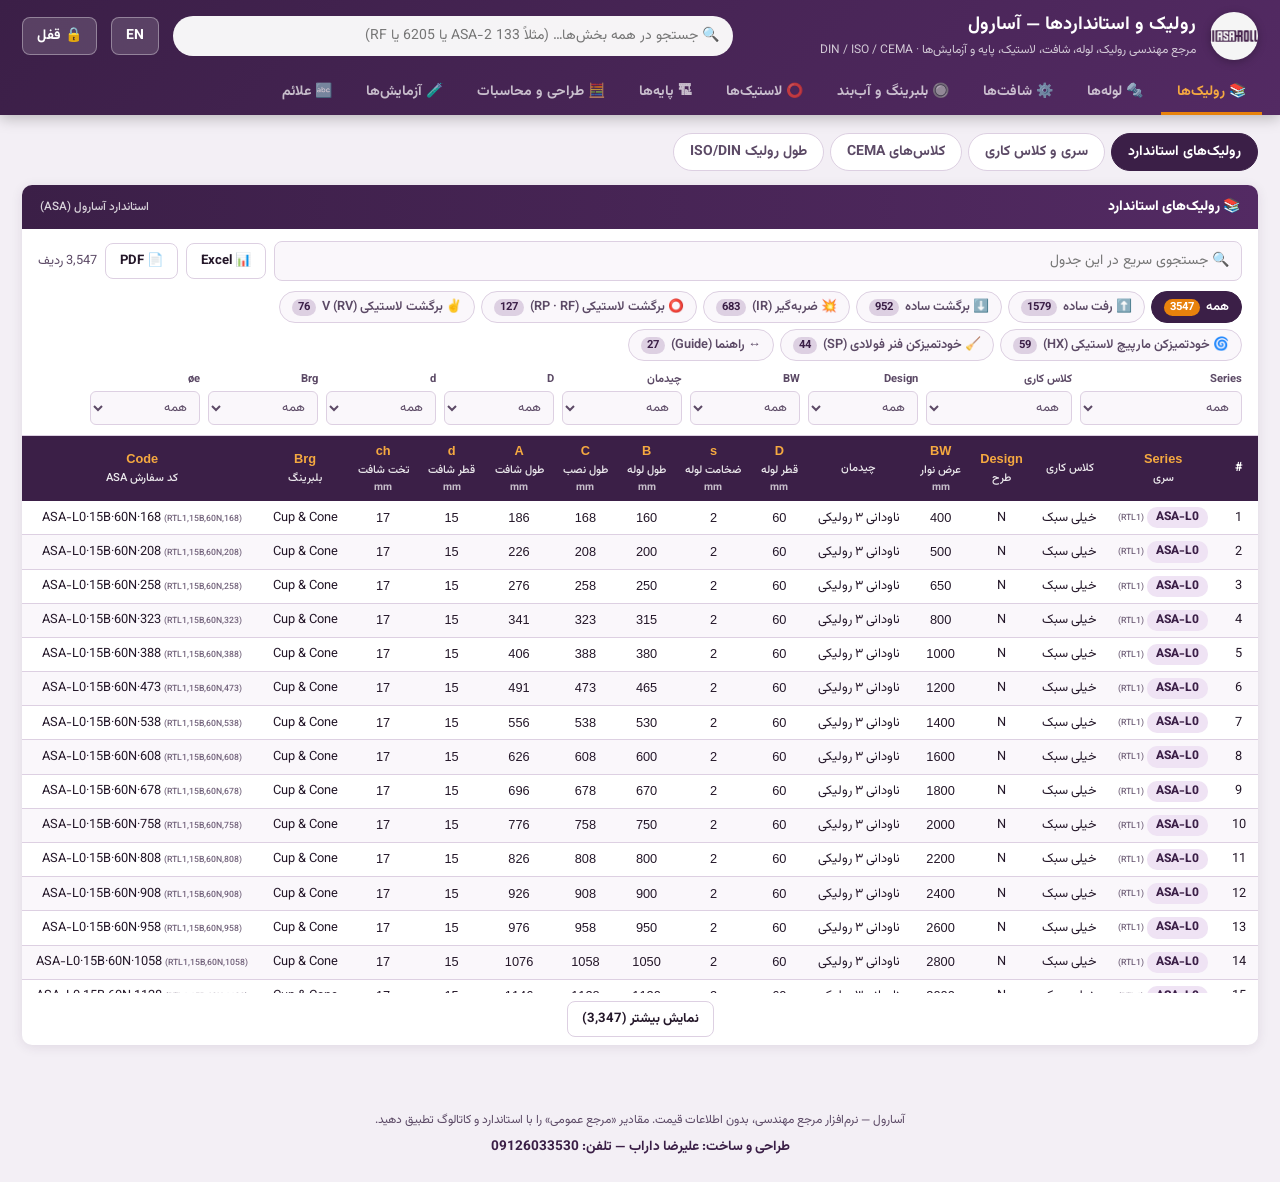
==== roller-standards/app/index.html @ a4f426e2 "Rollers & Standards v1.1: Asaroll ASA coding, realistic drawings, product photos, installable PWA - " ====
<!DOCTYPE html>
<html lang="fa" dir="rtl">
<head>
<meta charset="UTF-8">
<meta name="viewport" content="width=device-width, initial-scale=1.0">
<title>رولیک و استانداردها — آسارول</title>
<link rel="manifest" href="manifest.webmanifest">
<meta name="theme-color" content="#3b1f47">
<link rel="icon" href="icon-192.png">
<link rel="apple-touch-icon" href="apple-touch-icon.png">
<meta name="apple-mobile-web-app-capable" content="yes">
<meta name="mobile-web-app-capable" content="yes">
<meta name="apple-mobile-web-app-status-bar-style" content="black-translucent">
<meta name="apple-mobile-web-app-title" content="Asaroll">
<meta name="application-name" content="Asaroll">
<style>@font-face{font-family:Vazirmatn;src:url([data-uri]) format('woff2');font-weight:100 900;font-display:swap}
:root{--p:#3b1f47;--p2:#532a63;--a:#e8820c;--a2:#f5a940;--bg:#f3eff5;--s:#fff;--s2:#faf7fb;--bd:#ddd0e2;--tx:#241729;--tx2:#5c4a66;--ok:#1a7a4a;--okb:#e6f7ee;--wr:#b45309;--wrb:#fef3e2;--dg:#c0392b;--r:10px;--sh:0 2px 12px rgba(59,31,71,.10)}
*{box-sizing:border-box;margin:0;padding:0}
body{font-family:Vazirmatn,Tahoma,sans-serif;background:var(--bg);color:var(--tx);font-size:14px;line-height:1.6;min-height:100vh}
button,input,select{font-family:inherit;font-size:inherit;color:inherit}
.hidden{display:none!important}
header{background:linear-gradient(135deg,var(--p),var(--p2));color:#fff;position:sticky;top:0;z-index:50;box-shadow:0 3px 14px rgba(0,0,0,.25)}
.hi{display:flex;align-items:center;gap:14px;padding:10px 22px;max-width:1500px;margin:0 auto;flex-wrap:wrap}
.logo{width:48px;height:48px;border-radius:50%;background:#fff;object-fit:cover;box-shadow:0 2px 8px rgba(0,0,0,.25)}
.brand b{display:block;font-size:1.15rem}.brand small{opacity:.75;font-size:.75rem}
.gs{position:relative;flex:1;min-width:240px;max-width:560px;margin-inline-start:auto}
.gs input{width:100%;padding:9px 14px;border-radius:20px;border:none;background:rgba(255,255,255,.95);color:var(--tx)}
#gres{position:absolute;top:44px;inset-inline:0;background:#fff;border-radius:10px;box-shadow:0 8px 30px rgba(0,0,0,.25);max-height:60vh;overflow:auto;color:var(--tx);z-index:60}
#gres button{display:block;width:100%;text-align:start;padding:8px 14px;border:none;border-bottom:1px solid var(--bd);background:none;cursor:pointer}
#gres button:hover{background:var(--wrb)}#gres small{color:var(--tx2);margin-inline-end:6px}
.hb{background:rgba(255,255,255,.15);border:1px solid rgba(255,255,255,.35);color:#fff;padding:7px 14px;border-radius:8px;cursor:pointer;font-weight:700;white-space:nowrap}
.hb:hover{background:rgba(255,255,255,.28)}
nav{display:flex;gap:2px;overflow-x:auto;max-width:1500px;margin:0 auto;padding:0 18px}
.tab{padding:9px 16px;background:none;border:none;color:rgba(255,255,255,.7);cursor:pointer;font-weight:700;border-bottom:3px solid transparent;white-space:nowrap}
.tab:hover{color:#fff}.tab.on{color:var(--a2);border-bottom-color:var(--a)}
main{max-width:1500px;margin:0 auto;padding:18px 22px 40px}
.seg{display:flex;flex-wrap:wrap;gap:6px;margin-bottom:14px}
.seg button{padding:7px 16px;border-radius:20px;border:1.5px solid var(--bd);background:var(--s);cursor:pointer;font-weight:700;color:var(--tx2)}
.seg button.on{background:var(--p);border-color:var(--p);color:#fff}
.seg.sm button{padding:4px 12px;font-size:.8rem}.seg.inl{margin:0}
.card{background:var(--s);border-radius:var(--r);box-shadow:var(--sh);overflow:hidden;margin-bottom:16px}
.ch{display:flex;align-items:center;justify-content:space-between;gap:10px;flex-wrap:wrap;padding:11px 18px;background:linear-gradient(90deg,var(--p),var(--p2));color:#fff;font-weight:800}
.ch small{font-weight:500;opacity:.8}
.bar{display:flex;flex-wrap:wrap;gap:8px;align-items:center;padding:12px 16px 6px}
.q{flex:1;min-width:220px;padding:8px 12px;border:1.5px solid var(--bd);border-radius:8px;background:var(--s2)}
.btn{display:inline-flex;align-items:center;gap:5px;padding:7px 14px;border-radius:8px;border:1.5px solid var(--bd);background:var(--s);cursor:pointer;font-weight:700;font-size:.82rem;white-space:nowrap}
.btn:hover{border-color:var(--a)}.btn.pri{background:var(--a);border-color:var(--a);color:#fff}.btn.danger{color:var(--dg);border-color:var(--dg)}.btn.sm{padding:3px 9px;font-size:.75rem}
.lk{display:none!important}body.unlocked .lk{display:inline-flex!important}
.cnt{color:var(--tx2);font-size:.8rem;margin-inline-start:auto}
.chips{display:flex;flex-wrap:wrap;gap:6px;padding:4px 16px}
.chip{padding:5px 12px;border-radius:18px;border:1.5px solid var(--bd);background:var(--s2);cursor:pointer;font-weight:600;font-size:.8rem;color:var(--tx2)}
.chip b{display:inline-block;margin-inline-start:6px;padding:0 6px;border-radius:9px;background:var(--bd);color:var(--p);font-size:.7rem}
.chip.on{background:var(--p);border-color:var(--p);color:#fff}.chip.on b{background:var(--a);color:#fff}
.filters{display:flex;flex-wrap:wrap;gap:8px;padding:6px 16px 10px;align-items:flex-end}
.filters label{display:flex;flex-direction:column;font-size:.7rem;font-weight:700;color:var(--tx2);gap:2px}
.filters select{padding:5px 8px;border:1.5px solid var(--bd);border-radius:6px;background:var(--s2);min-width:110px;font-size:.8rem}
.tw{max-height:62vh;overflow:auto;border-top:1px solid var(--bd)}
.tb{width:100%;border-collapse:collapse;font-size:.8rem}
.tb th{position:sticky;top:0;z-index:2;background:var(--p);color:#fff;padding:5px 8px;font-weight:700;white-space:nowrap;text-align:center}
.tb th b{display:block;color:var(--a2);font-family:Tahoma,Arial,sans-serif;direction:ltr}.tb th span{display:block;font-size:.7rem;font-weight:500;opacity:.9}.tb th small{display:block;font-size:.65rem;opacity:.7;direction:ltr}
.tb td{padding:6px 8px;border-bottom:1px solid var(--bd);text-align:center}
.tb td.num{direction:ltr;font-family:Tahoma,Arial,sans-serif}
.tb tbody tr{cursor:pointer}.tb tbody tr:nth-child(even) td{background:var(--s2)}.tb tbody tr:hover td{background:var(--wrb)}
.tb .empty,.empty{padding:24px;color:var(--tx2);text-align:center}
.mk{color:var(--a);font-style:normal;font-size:.7rem}
.more{text-align:center;padding:8px}
.badge{display:inline-block;padding:1px 9px;border-radius:10px;background:#efe3f4;color:var(--p);font-weight:800;font-size:.75rem;direction:ltr}
.lv{color:var(--a);letter-spacing:-2px;font-size:.8rem}.lv i{color:var(--bd);font-style:normal}
.cards{display:grid;grid-template-columns:repeat(auto-fill,minmax(230px,1fr));gap:12px}
.kc{display:flex;flex-direction:column;gap:4px;text-align:start;padding:16px;border-radius:var(--r);border:1.5px solid var(--bd);background:var(--s);box-shadow:var(--sh);cursor:pointer}
.kc:hover{border-color:var(--a);transform:translateY(-1px)}.kc .ki{font-size:1.5rem}.kc b{color:var(--p)}.kc small{color:var(--tx2);font-size:.78rem}
.calc{display:grid;grid-template-columns:minmax(260px,380px) 1fr;gap:18px;padding:16px}
@media(max-width:860px){.calc{grid-template-columns:1fr}}
.form{display:grid;grid-template-columns:repeat(auto-fill,minmax(170px,1fr));gap:10px}
.form.one{grid-template-columns:1fr}
.calc .form{grid-template-columns:1fr 1fr;align-content:start}
.form label{display:flex;flex-direction:column;gap:3px;font-size:.78rem;font-weight:700;color:var(--tx2)}
.form label small{font-weight:500}
.form input,.form select{padding:7px 9px;border:1.5px solid var(--bd);border-radius:7px;background:var(--s2);font-size:.85rem;color:var(--tx)}
.form input:focus,.form select:focus{outline:none;border-color:var(--a)}
.form .btn.sm{margin-top:3px;align-self:flex-start}
.out h4,.pad h4,#modal_b h4{color:var(--p);margin:12px 0 6px;font-size:.88rem}
.kpi{display:grid;grid-template-columns:repeat(3,1fr);gap:10px;margin-bottom:10px}
.kpi div{background:var(--s2);border:1.5px solid var(--bd);border-radius:10px;padding:10px;text-align:center}
.kpi small{display:block;color:var(--tx2);font-size:.72rem}.kpi b{display:block;font-size:1.35rem;color:var(--p);direction:ltr}.kpi i{font-style:normal;color:var(--tx2);font-size:.75rem}
.mini{border-collapse:collapse;font-size:.8rem;margin:4px 0;min-width:260px}
.mini.wide{width:100%}
.mini th{background:var(--p);color:#fff;padding:4px 8px}.mini td{border:1px solid var(--bd);padding:3px 8px;text-align:center;direction:ltr}
.mini tr.ok td{background:var(--okb)}.mini tr.bad td{color:#999}.mini tr.cur td{font-weight:800;outline:2px solid var(--a)}
.res{margin:10px 0;padding:8px 12px;border-radius:8px;background:var(--okb);border:1px solid var(--ok)}
.warn{margin:6px 0;padding:8px 12px;border-radius:8px;background:var(--wrb);border:1px solid var(--wr);color:var(--wr)}
.note{font-size:.8rem;color:var(--tx2);line-height:1.9;padding:4px 16px 12px}
.pad{padding:12px 18px}
#modal{position:fixed;inset:0;background:rgba(36,23,41,.55);z-index:100;display:flex;align-items:center;justify-content:center;padding:18px}
.mb{background:#fff;border-radius:14px;width:min(920px,100%);max-height:92vh;display:flex;flex-direction:column;box-shadow:0 8px 40px rgba(0,0,0,.3)}
.mh{display:flex;justify-content:space-between;align-items:center;padding:14px 20px;border-bottom:1px solid var(--bd);font-weight:800;color:var(--p)}
.mh button{border:none;background:none;font-size:1.3rem;cursor:pointer;color:var(--tx2)}
#modal_b{padding:14px 20px;overflow:auto}#modal_b .note{padding:6px 0}
.mf{display:flex;flex-wrap:wrap;gap:8px;padding:12px 20px;border-top:1px solid var(--bd);justify-content:flex-end}
.sv{width:100%;height:auto;border:1px solid var(--bd);border-radius:8px;margin-bottom:10px}
.spec{display:grid;grid-template-columns:repeat(auto-fill,minmax(250px,1fr));gap:4px;margin-top:8px}
.spec div{display:flex;justify-content:space-between;gap:10px;border:1px solid var(--bd);border-radius:6px;padding:5px 10px;font-size:.8rem}
.spec span{color:var(--tx2)}.spec span b{color:var(--a);font-family:Tahoma,Arial,sans-serif}.spec em{font-style:normal;font-weight:800;color:var(--p);direction:ltr;text-align:end}
.src{font-size:.72rem;color:var(--tx2);margin-top:8px}
.steps{padding-inline-start:22px;line-height:2}
.body{line-height:2;font-size:.9rem}
.row{display:flex;flex-wrap:wrap;gap:8px}
hr{border:none;border-top:1px solid var(--bd);margin:12px 0}
#toast{position:fixed;bottom:22px;left:50%;transform:translateX(-50%);background:var(--p);color:#fff;padding:10px 22px;border-radius:10px;z-index:200;box-shadow:0 6px 24px rgba(0,0,0,.3)}
footer{text-align:center;color:var(--tx2);font-size:.75rem;padding:10px 20px 24px}
@media print{header,nav,.bar,.chips,.filters,footer{display:none}}
.eq{font-size:.68em;color:var(--tx2);font-weight:500;opacity:.85;white-space:nowrap}
.phs{display:flex;gap:8px;overflow-x:auto;margin-bottom:10px}.phs img{height:170px;border-radius:8px;border:1px solid var(--bd);cursor:zoom-in;object-fit:cover}.phs img.big{height:auto;max-width:100%;cursor:zoom-out}
.badge{white-space:nowrap}
@media(max-width:760px){
  .hi{padding:8px 12px;gap:8px}.logo{width:36px;height:36px}.brand b{font-size:.95rem}.brand small{display:none}
  .gs{order:9;flex-basis:100%;max-width:none;margin:0}.gs input{padding:7px 12px}.hb{padding:5px 10px;font-size:.8rem}
  .brand{flex:1}nav{padding:0 8px}.tab{padding:7px 10px;font-size:.82rem}
  main{padding:10px 8px 30px}.seg{flex-wrap:nowrap;overflow-x:auto}.seg button{white-space:nowrap;padding:5px 12px}
  .chips{flex-wrap:nowrap;overflow-x:auto;padding-bottom:6px}.chip{white-space:nowrap}
  .bar{padding:8px 10px 4px}.q{min-width:100%}.filters{flex-wrap:nowrap;overflow-x:auto}
  .calc{padding:10px}.calc .form{grid-template-columns:1fr 1fr}.kpi b{font-size:1.1rem}
  .mb{max-height:96vh}#modal{padding:6px}#modal_b,.mh,.mf{padding-left:12px;padding-right:12px}
}
.calc>*{min-width:0}.form label{min-width:0}.form input,.form select{width:100%;min-width:0}.kpi{grid-template-columns:repeat(3,minmax(0,1fr))}.kpi b{overflow:hidden;text-overflow:ellipsis}
.out{overflow-x:auto}
</style>
</head>
<body>
<header>
  <div class="hi">
    <img id="logo" class="logo" alt="Asaroll">
    <div class="brand"><b data-i="app"></b><small data-i="subtitle"></small></div>
    <div class="gs"><input id="gq" type="search" data-ph="gsearch_ph" oninput="gSearch(this.value)" onfocus="gSearch(this.value)"><div id="gres" class="hidden"></div></div>
    <button class="hb hidden" id="install_btn" onclick="installApp()">📲</button>
    <button class="hb" id="lang_btn" onclick="toggleLang()" title="فارسی / English">EN</button>
    <button class="hb" id="lock_btn" onclick="lockClick()"></button>
  </div>
  <nav id="tabs"></nav>
</header>
<main id="main"></main>
<footer data-i="footer"></footer>
<div id="modal" class="hidden" onclick="if(event.target===this)closeModal()">
  <div class="mb"><div class="mh"><span id="modal_t"></span><button onclick="closeModal()">✕</button></div><div id="modal_b"></div><div class="mf" id="modal_f"></div></div>
</div>
<div id="toast" class="hidden"></div>
<script>/*! xlsx.js (C) 2013-present SheetJS -- http://sheetjs.com */
var DO_NOT_EXPORT_CODEPAGE=true;var cptable={version:"1.15.0"};cptable[437]=function(){var e="\0\b\t\n\x0B\f\r !\"#$%&'()*+,-./0123456789:;<=>?@ABCDEFGHIJKLMNOPQRSTUVWXYZ[\\]^_`abcdefghijklmnopqrstuvwxyz{|}~ÇüéâäàåçêëèïîìÄÅÉæÆôöòûùÿÖÜ¢£¥₧ƒáíóúñÑªº¿⌐¬½¼¡«»░▒▓│┤╡╢╖╕╣║╗╝╜╛┐└┴┬├─┼╞╟╚╔╩╦╠═╬╧╨╤╥╙╘╒╓╫╪┘┌█▄▌▐▀αßΓπΣσµτΦΘΩδ∞φε∩≡±≥≤⌠⌡÷≈°∙·√ⁿ²■ ",r=[],t={};for(var a=0;a!=e.length;++a){if(e.charCodeAt(a)!==65533)t[e.charAt(a)]=a;r[a]=e.charAt(a)}return{enc:t,dec:r}}();cptable[620]=function(){var e="\0\b\t\n\x0B\f\r !\"#$%&'()*+,-./0123456789:;<=>?@ABCDEFGHIJKLMNOPQRSTUVWXYZ[\\]^_`abcdefghijklmnopqrstuvwxyz{|}~ÇüéâäàąçêëèïîćÄĄĘęłôöĆûùŚÖÜ¢Ł¥śƒŹŻóÓńŃźż¿⌐¬½¼¡«»░▒▓│┤╡╢╖╕╣║╗╝╜╛┐└┴┬├─┼╞╟╚╔╩╦╠═╬╧╨╤╥╙╘╒╓╫╪┘┌█▄▌▐▀αßΓπΣσµτΦΘΩδ∞φε∩≡±≥≤⌠⌡÷≈°∙·√ⁿ²■ ",r=[],t={};for(var a=0;a!=e.length;++a){if(e.charCodeAt(a)!==65533)t[e.charAt(a)]=a;r[a]=e.charAt(a)}return{enc:t,dec:r}}();cptable[737]=function(){var e="\0\b\t\n\x0B\f\r !\"#$%&'()*+,-./0123456789:;<=>?@ABCDEFGHIJKLMNOPQRSTUVWXYZ[\\]^_`abcdefghijklmnopqrstuvwxyz{|}~ΑΒΓΔΕΖΗΘΙΚΛΜΝΞΟΠΡΣΤΥΦΧΨΩαβγδεζηθικλμνξοπρσςτυφχψ░▒▓│┤╡╢╖╕╣║╗╝╜╛┐└┴┬├─┼╞╟╚╔╩╦╠═╬╧╨╤╥╙╘╒╓╫╪┘┌█▄▌▐▀ωάέήϊίόύϋώΆΈΉΊΌΎΏ±≥≤ΪΫ÷≈°∙·√ⁿ²■ ",r=[],t={};for(var a=0;a!=e.length;++a){if(e.charCodeAt(a)!==65533)t[e.charAt(a)]=a;r[a]=e.charAt(a)}return{enc:t,dec:r}}();cptable[850]=function(){var e="\0\b\t\n\x0B\f\r !\"#$%&'()*+,-./0123456789:;<=>?@ABCDEFGHIJKLMNOPQRSTUVWXYZ[\\]^_`abcdefghijklmnopqrstuvwxyz{|}~ÇüéâäàåçêëèïîìÄÅÉæÆôöòûùÿÖÜø£Ø×ƒáíóúñÑªº¿®¬½¼¡«»░▒▓│┤ÁÂÀ©╣║╗╝¢¥┐└┴┬├─┼ãÃ╚╔╩╦╠═╬¤ðÐÊËÈıÍÎÏ┘┌█▄¦Ì▀ÓßÔÒõÕµþÞÚÛÙýÝ¯´­±‗¾¶§÷¸°¨·¹³²■ ",r=[],t={};for(var a=0;a!=e.length;++a){if(e.charCodeAt(a)!==65533)t[e.charAt(a)]=a;r[a]=e.charAt(a)}return{enc:t,dec:r}}();cptable[852]=function(){var e="\0\b\t\n\x0B\f\r !\"#$%&'()*+,-./0123456789:;<=>?@ABCDEFGHIJKLMNOPQRSTUVWXYZ[\\]^_`abcdefghijklmnopqrstuvwxyz{|}~ÇüéâäůćçłëŐőîŹÄĆÉĹĺôöĽľŚśÖÜŤťŁ×čáíóúĄąŽžĘę¬źČş«»░▒▓│┤ÁÂĚŞ╣║╗╝Żż┐└┴┬├─┼Ăă╚╔╩╦╠═╬¤đĐĎËďŇÍÎě┘┌█▄ŢŮ▀ÓßÔŃńňŠšŔÚŕŰýÝţ´­˝˛ˇ˘§÷¸°¨˙űŘř■ ",r=[],t={};for(var a=0;a!=e.length;++a){if(e.charCodeAt(a)!==65533)t[e.charAt(a)]=a;r[a]=e.charAt(a)}return{enc:t,dec:r}}();cptable[857]=function(){var e="\0\b\t\n\x0B\f\r !\"#$%&'()*+,-./0123456789:;<=>?@ABCDEFGHIJKLMNOPQRSTUVWXYZ[\\]^_`abcdefghijklmnopqrstuvwxyz{|}~ÇüéâäàåçêëèïîıÄÅÉæÆôöòûùİÖÜø£ØŞşáíóúñÑĞğ¿®¬½¼¡«»░▒▓│┤ÁÂÀ©╣║╗╝¢¥┐└┴┬├─┼ãÃ╚╔╩╦╠═╬¤ºªÊËÈ�ÍÎÏ┘┌█▄¦Ì▀ÓßÔÒõÕµ�×ÚÛÙìÿ¯´­±�¾¶§÷¸°¨·¹³²■ ",r=[],t={};for(var a=0;a!=e.length;++a){if(e.charCodeAt(a)!==65533)t[e.charAt(a)]=a;r[a]=e.charAt(a)}return{enc:t,dec:r}}();cptable[861]=function(){var e="\0\b\t\n\x0B\f\r !\"#$%&'()*+,-./0123456789:;<=>?@ABCDEFGHIJKLMNOPQRSTUVWXYZ[\\]^_`abcdefghijklmnopqrstuvwxyz{|}~ÇüéâäàåçêëèÐðÞÄÅÉæÆôöþûÝýÖÜø£Ø₧ƒáíóúÁÍÓÚ¿⌐¬½¼¡«»░▒▓│┤╡╢╖╕╣║╗╝╜╛┐└┴┬├─┼╞╟╚╔╩╦╠═╬╧╨╤╥╙╘╒╓╫╪┘┌█▄▌▐▀αßΓπΣσµτΦΘΩδ∞φε∩≡±≥≤⌠⌡÷≈°∙·√ⁿ²■ ",r=[],t={};for(var a=0;a!=e.length;++a){if(e.charCodeAt(a)!==65533)t[e.charAt(a)]=a;r[a]=e.charAt(a)}return{enc:t,dec:r}}();cptable[865]=function(){var e="\0\b\t\n\x0B\f\r !\"#$%&'()*+,-./0123456789:;<=>?@ABCDEFGHIJKLMNOPQRSTUVWXYZ[\\]^_`abcdefghijklmnopqrstuvwxyz{|}~ÇüéâäàåçêëèïîìÄÅÉæÆôöòûùÿÖÜø£Ø₧ƒáíóúñÑªº¿⌐¬½¼¡«¤░▒▓│┤╡╢╖╕╣║╗╝╜╛┐└┴┬├─┼╞╟╚╔╩╦╠═╬╧╨╤╥╙╘╒╓╫╪┘┌█▄▌▐▀αßΓπΣσµτΦΘΩδ∞φε∩≡±≥≤⌠⌡÷≈°∙·√ⁿ²■ ",r=[],t={};for(var a=0;a!=e.length;++a){if(e.charCodeAt(a)!==65533)t[e.charAt(a)]=a;r[a]=e.charAt(a)}return{enc:t,dec:r}}();cptable[866]=function(){var e="\0\b\t\n\x0B\f\r !\"#$%&'()*+,-./0123456789:;<=>?@ABCDEFGHIJKLMNOPQRSTUVWXYZ[\\]^_`abcdefghijklmnopqrstuvwxyz{|}~АБВГДЕЖЗИЙКЛМНОПРСТУФХЦЧШЩЪЫЬЭЮЯабвгдежзийклмноп░▒▓│┤╡╢╖╕╣║╗╝╜╛┐└┴┬├─┼╞╟╚╔╩╦╠═╬╧╨╤╥╙╘╒╓╫╪┘┌█▄▌▐▀рстуфхцчшщъыьэюяЁёЄєЇїЎў°∙·√№¤■ ",r=[],t={};for(var a=0;a!=e.length;++a){if(e.charCodeAt(a)!==65533)t[e.charAt(a)]=a;r[a]=e.charAt(a)}return{enc:t,dec:r}}();cptable[874]=function(){var e="\0\b\t\n\x0B\f\r !\"#$%&'()*+,-./0123456789:;<=>?@ABCDEFGHIJKLMNOPQRSTUVWXYZ[\\]^_`abcdefghijklmnopqrstuvwxyz{|}~€����…�����������‘’“”•–—�������� กขฃคฅฆงจฉชซฌญฎฏฐฑฒณดตถทธนบปผฝพฟภมยรฤลฦวศษสหฬอฮฯะัาำิีึืฺุู����฿เแโใไๅๆ็่้๊๋์ํ๎๏๐๑๒๓๔๕๖๗๘๙๚๛����",r=[],t={};for(var a=0;a!=e.length;++a){if(e.charCodeAt(a)!==65533)t[e.charAt(a)]=a;r[a]=e.charAt(a)}return{enc:t,dec:r}}();cptable[895]=function(){var e="\0\b\t\n\x0B\f\r !\"#$%&'()*+,-./0123456789:;<=>?@ABCDEFGHIJKLMNOPQRSTUVWXYZ[\\]^_`abcdefghijklmnopqrstuvwxyz{|}~ČüéďäĎŤčěĚĹÍľǪÄÁÉžŽôöÓůÚýÖÜŠĽÝŘťáíóúňŇŮÔšřŕŔ¼§«»░▒▓│┤╡╢╖╕╣║╗╝╜╛┐└┴┬├─┼╞╟╚╔╩╦╠═╬╧╨╤╥╙╘╒╓╫╪┘┌█▄▌▐▀αßΓπΣσµτΦΘΩδ∞φε∩≡±≥≤⌠⌡÷≈°∙·√ⁿ²■ ",r=[],t={};for(var a=0;a!=e.length;++a){if(e.charCodeAt(a)!==65533)t[e.charAt(a)]=a;r[a]=e.charAt(a)}return{enc:t,dec:r}}();cptable[932]=function(){var e=[],r={},t=[],a;t[0]="\0\b\t\n\x0B\f\r !\"#$%&'()*+,-./0123456789:;<=>?@ABCDEFGHIJKLMNOPQRSTUVWXYZ[\\]^_`abcdefghijklmnopqrstuvwxyz{|}~���������������������������������｡｢｣､･ｦｧｨｩｪｫｬｭｮｯｰｱｲｳｴｵｶｷｸｹｺｻｼｽｾｿﾀﾁﾂﾃﾄﾅﾆﾇﾈﾉﾊﾋﾌﾍﾎﾏﾐﾑﾒﾓﾔﾕﾖﾗﾘﾙﾚﾛﾜﾝﾞﾟ��������������������������������".split("");for(a=0;a!=t[0].length;++a)if(t[0][a].charCodeAt(0)!==65533){r[t[0][a]]=0+a;e[0+a]=t[0][a]}t[129]="����������������������������������������������������������������　、。，．・：；？！゛゜´｀¨＾￣＿ヽヾゝゞ〃仝々〆〇ー―‐／＼～∥｜…‥‘’“”（）〔〕［］｛｝〈〉《》「」『』【】＋－±×�÷＝≠＜＞≦≧∞∴♂♀°′″℃￥＄￠￡％＃＆＊＠§☆★○●◎◇◆□■△▲▽▼※〒→←↑↓〓�����������∈∋⊆⊇⊂⊃∪∩��������∧∨￢⇒⇔∀∃�����������∠⊥⌒∂∇≡≒≪≫√∽∝∵∫∬�������Å‰♯♭♪†‡¶����◯���".split("");for(a=0;a!=t[129].length;++a)if(t[129][a].charCodeAt(0)!==65533){r[t[129][a]]=33024+a;e[33024+a]=t[129][a]}t[130]="�������������������������������������������������������������������������������０１２３４５６７８９�������ＡＢＣＤＥＦＧＨＩＪＫＬＭＮＯＰＱＲＳＴＵＶＷＸＹＺ�������ａｂｃｄｅｆｇｈｉｊｋｌｍｎｏｐｑｒｓｔｕｖｗｘｙｚ����ぁあぃいぅうぇえぉおかがきぎくぐけげこごさざしじすずせぜそぞただちぢっつづてでとどなにぬねのはばぱひびぴふぶぷへべぺほぼぽまみむめもゃやゅゆょよらりるれろゎわゐゑをん��������������".split("");for(a=0;a!=t[130].length;++a)if(t[130][a].charCodeAt(0)!==65533){r[t[130][a]]=33280+a;e[33280+a]=t[130][a]}t[131]="����������������������������������������������������������������ァアィイゥウェエォオカガキギクグケゲコゴサザシジスズセゼソゾタダチヂッツヅテデトドナニヌネノハバパヒビピフブプヘベペホボポマミ�ムメモャヤュユョヨラリルレロヮワヰヱヲンヴヵヶ��������ΑΒΓΔΕΖΗΘΙΚΛΜΝΞΟΠΡΣΤΥΦΧΨΩ��������αβγδεζηθικλμνξοπρστυφχψω�����������������������������������������".split("");for(a=0;a!=t[131].length;++a)if(t[131][a].charCodeAt(0)!==65533){r[t[131][a]]=33536+a;e[33536+a]=t[131][a]}t[132]="����������������������������������������������������������������АБВГДЕЁЖЗИЙКЛМНОПРСТУФХЦЧШЩЪЫЬЭЮЯ���������������абвгдеёжзийклмн�опрстуфхцчшщъыьэюя�������������─│┌┐┘└├┬┤┴┼━┃┏┓┛┗┣┳┫┻╋┠┯┨┷┿┝┰┥┸╂�����������������������������������������������������������������".split("");for(a=0;a!=t[132].length;++a)if(t[132][a].charCodeAt(0)!==65533){r[t[132][a]]=33792+a;e[33792+a]=t[132][a]}t[135]="����������������������������������������������������������������①②③④⑤⑥⑦⑧⑨⑩⑪⑫⑬⑭⑮⑯⑰⑱⑲⑳ⅠⅡⅢⅣⅤⅥⅦⅧⅨⅩ�㍉㌔㌢㍍㌘㌧㌃㌶㍑㍗㌍㌦㌣㌫㍊㌻㎜㎝㎞㎎㎏㏄㎡��������㍻�〝〟№㏍℡㊤㊥㊦㊧㊨㈱㈲㈹㍾㍽㍼≒≡∫∮∑√⊥∠∟⊿∵∩∪���������������������������������������������������������������������������������������������������".split("");for(a=0;a!=t[135].length;++a)if(t[135][a].charCodeAt(0)!==65533){r[t[135][a]]=34560+a;e[34560+a]=t[135][a]}t[136]="���������������������������������������������������������������������������������������������������������������������������������������������������������������亜唖娃阿哀愛挨姶逢葵茜穐悪握渥旭葦芦鯵梓圧斡扱宛姐虻飴絢綾鮎或粟袷安庵按暗案闇鞍杏以伊位依偉囲夷委威尉惟意慰易椅為畏異移維緯胃萎衣謂違遺医井亥域育郁磯一壱溢逸稲茨芋鰯允印咽員因姻引飲淫胤蔭���".split("");for(a=0;a!=t[136].length;++a)if(t[136][a].charCodeAt(0)!==65533){r[t[136][a]]=34816+a;e[34816+a]=t[136][a]}t[137]="����������������������������������������������������������������院陰隠韻吋右宇烏羽迂雨卯鵜窺丑碓臼渦嘘唄欝蔚鰻姥厩浦瓜閏噂云運雲荏餌叡営嬰影映曳栄永泳洩瑛盈穎頴英衛詠鋭液疫益駅悦謁越閲榎厭円�園堰奄宴延怨掩援沿演炎焔煙燕猿縁艶苑薗遠鉛鴛塩於汚甥凹央奥往応押旺横欧殴王翁襖鴬鴎黄岡沖荻億屋憶臆桶牡乙俺卸恩温穏音下化仮何伽価佳加可嘉夏嫁家寡科暇果架歌河火珂禍禾稼箇花苛茄荷華菓蝦課嘩貨迦過霞蚊俄峨我牙画臥芽蛾賀雅餓駕介会解回塊壊廻快怪悔恢懐戒拐改���".split("");for(a=0;a!=t[137].length;++a)if(t[137][a].charCodeAt(0)!==65533){r[t[137][a]]=35072+a;e[35072+a]=t[137][a]}t[138]="����������������������������������������������������������������魁晦械海灰界皆絵芥蟹開階貝凱劾外咳害崖慨概涯碍蓋街該鎧骸浬馨蛙垣柿蛎鈎劃嚇各廓拡撹格核殻獲確穫覚角赫較郭閣隔革学岳楽額顎掛笠樫�橿梶鰍潟割喝恰括活渇滑葛褐轄且鰹叶椛樺鞄株兜竃蒲釜鎌噛鴨栢茅萱粥刈苅瓦乾侃冠寒刊勘勧巻喚堪姦完官寛干幹患感慣憾換敢柑桓棺款歓汗漢澗潅環甘監看竿管簡緩缶翰肝艦莞観諌貫還鑑間閑関陥韓館舘丸含岸巌玩癌眼岩翫贋雁頑顔願企伎危喜器基奇嬉寄岐希幾忌揮机旗既期棋棄���".split("");for(a=0;a!=t[138].length;++a)if(t[138][a].charCodeAt(0)!==65533){r[t[138][a]]=35328+a;e[35328+a]=t[138][a]}t[139]="����������������������������������������������������������������機帰毅気汽畿祈季稀紀徽規記貴起軌輝飢騎鬼亀偽儀妓宜戯技擬欺犠疑祇義蟻誼議掬菊鞠吉吃喫桔橘詰砧杵黍却客脚虐逆丘久仇休及吸宮弓急救�朽求汲泣灸球究窮笈級糾給旧牛去居巨拒拠挙渠虚許距鋸漁禦魚亨享京供侠僑兇競共凶協匡卿叫喬境峡強彊怯恐恭挟教橋況狂狭矯胸脅興蕎郷鏡響饗驚仰凝尭暁業局曲極玉桐粁僅勤均巾錦斤欣欽琴禁禽筋緊芹菌衿襟謹近金吟銀九倶句区狗玖矩苦躯駆駈駒具愚虞喰空偶寓遇隅串櫛釧屑屈���".split("");for(a=0;a!=t[139].length;++a)if(t[139][a].charCodeAt(0)!==65533){r[t[139][a]]=35584+a;e[35584+a]=t[139][a]}t[140]="����������������������������������������������������������������掘窟沓靴轡窪熊隈粂栗繰桑鍬勲君薫訓群軍郡卦袈祁係傾刑兄啓圭珪型契形径恵慶慧憩掲携敬景桂渓畦稽系経継繋罫茎荊蛍計詣警軽頚鶏芸迎鯨�劇戟撃激隙桁傑欠決潔穴結血訣月件倹倦健兼券剣喧圏堅嫌建憲懸拳捲検権牽犬献研硯絹県肩見謙賢軒遣鍵険顕験鹸元原厳幻弦減源玄現絃舷言諺限乎個古呼固姑孤己庫弧戸故枯湖狐糊袴股胡菰虎誇跨鈷雇顧鼓五互伍午呉吾娯後御悟梧檎瑚碁語誤護醐乞鯉交佼侯候倖光公功効勾厚口向���".split("");for(a=0;a!=t[140].length;++a)if(t[140][a].charCodeAt(0)!==65533){r[t[140][a]]=35840+a;e[35840+a]=t[140][a]}t[141]="����������������������������������������������������������������后喉坑垢好孔孝宏工巧巷幸広庚康弘恒慌抗拘控攻昂晃更杭校梗構江洪浩港溝甲皇硬稿糠紅紘絞綱耕考肯肱腔膏航荒行衡講貢購郊酵鉱砿鋼閤降�項香高鴻剛劫号合壕拷濠豪轟麹克刻告国穀酷鵠黒獄漉腰甑忽惚骨狛込此頃今困坤墾婚恨懇昏昆根梱混痕紺艮魂些佐叉唆嵯左差査沙瑳砂詐鎖裟坐座挫債催再最哉塞妻宰彩才採栽歳済災采犀砕砦祭斎細菜裁載際剤在材罪財冴坂阪堺榊肴咲崎埼碕鷺作削咋搾昨朔柵窄策索錯桜鮭笹匙冊刷���".split("");for(a=0;a!=t[141].length;++a)if(t[141][a].charCodeAt(0)!==65533){r[t[141][a]]=36096+a;e[36096+a]=t[141][a]}t[142]="����������������������������������������������������������������察拶撮擦札殺薩雑皐鯖捌錆鮫皿晒三傘参山惨撒散桟燦珊産算纂蚕讃賛酸餐斬暫残仕仔伺使刺司史嗣四士始姉姿子屍市師志思指支孜斯施旨枝止�死氏獅祉私糸紙紫肢脂至視詞詩試誌諮資賜雌飼歯事似侍児字寺慈持時次滋治爾璽痔磁示而耳自蒔辞汐鹿式識鴫竺軸宍雫七叱執失嫉室悉湿漆疾質実蔀篠偲柴芝屡蕊縞舎写射捨赦斜煮社紗者謝車遮蛇邪借勺尺杓灼爵酌釈錫若寂弱惹主取守手朱殊狩珠種腫趣酒首儒受呪寿授樹綬需囚収周���".split("");for(a=0;a!=t[142].length;++a)if(t[142][a].charCodeAt(0)!==65533){r[t[142][a]]=36352+a;e[36352+a]=t[142][a]}t[143]="����������������������������������������������������������������宗就州修愁拾洲秀秋終繍習臭舟蒐衆襲讐蹴輯週酋酬集醜什住充十従戎柔汁渋獣縦重銃叔夙宿淑祝縮粛塾熟出術述俊峻春瞬竣舜駿准循旬楯殉淳�準潤盾純巡遵醇順処初所暑曙渚庶緒署書薯藷諸助叙女序徐恕鋤除傷償勝匠升召哨商唱嘗奨妾娼宵将小少尚庄床廠彰承抄招掌捷昇昌昭晶松梢樟樵沼消渉湘焼焦照症省硝礁祥称章笑粧紹肖菖蒋蕉衝裳訟証詔詳象賞醤鉦鍾鐘障鞘上丈丞乗冗剰城場壌嬢常情擾条杖浄状畳穣蒸譲醸錠嘱埴飾���".split("");for(a=0;a!=t[143].length;++a)if(t[143][a].charCodeAt(0)!==65533){r[t[143][a]]=36608+a;e[36608+a]=t[143][a]}t[144]="����������������������������������������������������������������拭植殖燭織職色触食蝕辱尻伸信侵唇娠寝審心慎振新晋森榛浸深申疹真神秦紳臣芯薪親診身辛進針震人仁刃塵壬尋甚尽腎訊迅陣靭笥諏須酢図厨�逗吹垂帥推水炊睡粋翠衰遂酔錐錘随瑞髄崇嵩数枢趨雛据杉椙菅頗雀裾澄摺寸世瀬畝是凄制勢姓征性成政整星晴棲栖正清牲生盛精聖声製西誠誓請逝醒青静斉税脆隻席惜戚斥昔析石積籍績脊責赤跡蹟碩切拙接摂折設窃節説雪絶舌蝉仙先千占宣専尖川戦扇撰栓栴泉浅洗染潜煎煽旋穿箭線���".split("");for(a=0;a!=t[144].length;++a)if(t[144][a].charCodeAt(0)!==65533){r[t[144][a]]=36864+a;e[36864+a]=t[144][a]}t[145]="����������������������������������������������������������������繊羨腺舛船薦詮賎践選遷銭銑閃鮮前善漸然全禅繕膳糎噌塑岨措曾曽楚狙疏疎礎祖租粗素組蘇訴阻遡鼠僧創双叢倉喪壮奏爽宋層匝惣想捜掃挿掻�操早曹巣槍槽漕燥争痩相窓糟総綜聡草荘葬蒼藻装走送遭鎗霜騒像増憎臓蔵贈造促側則即息捉束測足速俗属賊族続卒袖其揃存孫尊損村遜他多太汰詑唾堕妥惰打柁舵楕陀駄騨体堆対耐岱帯待怠態戴替泰滞胎腿苔袋貸退逮隊黛鯛代台大第醍題鷹滝瀧卓啄宅托択拓沢濯琢託鐸濁諾茸凧蛸只���".split("");for(a=0;a!=t[145].length;++a)if(t[145][a].charCodeAt(0)!==65533){r[t[145][a]]=37120+a;e[37120+a]=t[145][a]}t[146]="����������������������������������������������������������������叩但達辰奪脱巽竪辿棚谷狸鱈樽誰丹単嘆坦担探旦歎淡湛炭短端箪綻耽胆蛋誕鍛団壇弾断暖檀段男談値知地弛恥智池痴稚置致蜘遅馳築畜竹筑蓄�逐秩窒茶嫡着中仲宙忠抽昼柱注虫衷註酎鋳駐樗瀦猪苧著貯丁兆凋喋寵帖帳庁弔張彫徴懲挑暢朝潮牒町眺聴脹腸蝶調諜超跳銚長頂鳥勅捗直朕沈珍賃鎮陳津墜椎槌追鎚痛通塚栂掴槻佃漬柘辻蔦綴鍔椿潰坪壷嬬紬爪吊釣鶴亭低停偵剃貞呈堤定帝底庭廷弟悌抵挺提梯汀碇禎程締艇訂諦蹄逓���".split("");for(a=0;a!=t[146].length;++a)if(t[146][a].charCodeAt(0)!==65533){r[t[146][a]]=37376+a;e[37376+a]=t[146][a]}t[147]="����������������������������������������������������������������邸鄭釘鼎泥摘擢敵滴的笛適鏑溺哲徹撤轍迭鉄典填天展店添纏甜貼転顛点伝殿澱田電兎吐堵塗妬屠徒斗杜渡登菟賭途都鍍砥砺努度土奴怒倒党冬�凍刀唐塔塘套宕島嶋悼投搭東桃梼棟盗淘湯涛灯燈当痘祷等答筒糖統到董蕩藤討謄豆踏逃透鐙陶頭騰闘働動同堂導憧撞洞瞳童胴萄道銅峠鴇匿得徳涜特督禿篤毒独読栃橡凸突椴届鳶苫寅酉瀞噸屯惇敦沌豚遁頓呑曇鈍奈那内乍凪薙謎灘捺鍋楢馴縄畷南楠軟難汝二尼弐迩匂賑肉虹廿日乳入���".split("");for(a=0;a!=t[147].length;++a)if(t[147][a].charCodeAt(0)!==65533){r[t[147][a]]=37632+a;e[37632+a]=t[147][a]}t[148]="����������������������������������������������������������������如尿韮任妊忍認濡禰祢寧葱猫熱年念捻撚燃粘乃廼之埜嚢悩濃納能脳膿農覗蚤巴把播覇杷波派琶破婆罵芭馬俳廃拝排敗杯盃牌背肺輩配倍培媒梅�楳煤狽買売賠陪這蝿秤矧萩伯剥博拍柏泊白箔粕舶薄迫曝漠爆縛莫駁麦函箱硲箸肇筈櫨幡肌畑畠八鉢溌発醗髪伐罰抜筏閥鳩噺塙蛤隼伴判半反叛帆搬斑板氾汎版犯班畔繁般藩販範釆煩頒飯挽晩番盤磐蕃蛮匪卑否妃庇彼悲扉批披斐比泌疲皮碑秘緋罷肥被誹費避非飛樋簸備尾微枇毘琵眉美���".split("");for(a=0;a!=t[148].length;++a)if(t[148][a].charCodeAt(0)!==65533){r[t[148][a]]=37888+a;e[37888+a]=t[148][a]}t[149]="����������������������������������������������������������������鼻柊稗匹疋髭彦膝菱肘弼必畢筆逼桧姫媛紐百謬俵彪標氷漂瓢票表評豹廟描病秒苗錨鋲蒜蛭鰭品彬斌浜瀕貧賓頻敏瓶不付埠夫婦富冨布府怖扶敷�斧普浮父符腐膚芙譜負賦赴阜附侮撫武舞葡蕪部封楓風葺蕗伏副復幅服福腹複覆淵弗払沸仏物鮒分吻噴墳憤扮焚奮粉糞紛雰文聞丙併兵塀幣平弊柄並蔽閉陛米頁僻壁癖碧別瞥蔑箆偏変片篇編辺返遍便勉娩弁鞭保舗鋪圃捕歩甫補輔穂募墓慕戊暮母簿菩倣俸包呆報奉宝峰峯崩庖抱捧放方朋���".split("");for(a=0;a!=t[149].length;++a)if(t[149][a].charCodeAt(0)!==65533){r[t[149][a]]=38144+a;e[38144+a]=t[149][a]}t[150]="����������������������������������������������������������������法泡烹砲縫胞芳萌蓬蜂褒訪豊邦鋒飽鳳鵬乏亡傍剖坊妨帽忘忙房暴望某棒冒紡肪膨謀貌貿鉾防吠頬北僕卜墨撲朴牧睦穆釦勃没殆堀幌奔本翻凡盆�摩磨魔麻埋妹昧枚毎哩槙幕膜枕鮪柾鱒桝亦俣又抹末沫迄侭繭麿万慢満漫蔓味未魅巳箕岬密蜜湊蓑稔脈妙粍民眠務夢無牟矛霧鵡椋婿娘冥名命明盟迷銘鳴姪牝滅免棉綿緬面麺摸模茂妄孟毛猛盲網耗蒙儲木黙目杢勿餅尤戻籾貰問悶紋門匁也冶夜爺耶野弥矢厄役約薬訳躍靖柳薮鑓愉愈油癒���".split("");for(a=0;a!=t[150].length;++a)if(t[150][a].charCodeAt(0)!==65533){r[t[150][a]]=38400+a;e[38400+a]=t[150][a]}t[151]="����������������������������������������������������������������諭輸唯佑優勇友宥幽悠憂揖有柚湧涌猶猷由祐裕誘遊邑郵雄融夕予余与誉輿預傭幼妖容庸揚揺擁曜楊様洋溶熔用窯羊耀葉蓉要謡踊遥陽養慾抑欲�沃浴翌翼淀羅螺裸来莱頼雷洛絡落酪乱卵嵐欄濫藍蘭覧利吏履李梨理璃痢裏裡里離陸律率立葎掠略劉流溜琉留硫粒隆竜龍侶慮旅虜了亮僚両凌寮料梁涼猟療瞭稜糧良諒遼量陵領力緑倫厘林淋燐琳臨輪隣鱗麟瑠塁涙累類令伶例冷励嶺怜玲礼苓鈴隷零霊麗齢暦歴列劣烈裂廉恋憐漣煉簾練聯���".split("");for(a=0;a!=t[151].length;++a)if(t[151][a].charCodeAt(0)!==65533){r[t[151][a]]=38656+a;e[38656+a]=t[151][a]}t[152]="����������������������������������������������������������������蓮連錬呂魯櫓炉賂路露労婁廊弄朗楼榔浪漏牢狼篭老聾蝋郎六麓禄肋録論倭和話歪賄脇惑枠鷲亙亘鰐詫藁蕨椀湾碗腕��������������������������������������������弌丐丕个丱丶丼丿乂乖乘亂亅豫亊舒弍于亞亟亠亢亰亳亶从仍仄仆仂仗仞仭仟价伉佚估佛佝佗佇佶侈侏侘佻佩佰侑佯來侖儘俔俟俎俘俛俑俚俐俤俥倚倨倔倪倥倅伜俶倡倩倬俾俯們倆偃假會偕偐偈做偖偬偸傀傚傅傴傲���".split("");for(a=0;a!=t[152].length;++a)if(t[152][a].charCodeAt(0)!==65533){r[t[152][a]]=38912+a;e[38912+a]=t[152][a]}t[153]="����������������������������������������������������������������僉僊傳僂僖僞僥僭僣僮價僵儉儁儂儖儕儔儚儡儺儷儼儻儿兀兒兌兔兢竸兩兪兮冀冂囘册冉冏冑冓冕冖冤冦冢冩冪冫决冱冲冰况冽凅凉凛几處凩凭�凰凵凾刄刋刔刎刧刪刮刳刹剏剄剋剌剞剔剪剴剩剳剿剽劍劔劒剱劈劑辨辧劬劭劼劵勁勍勗勞勣勦飭勠勳勵勸勹匆匈甸匍匐匏匕匚匣匯匱匳匸區卆卅丗卉卍凖卞卩卮夘卻卷厂厖厠厦厥厮厰厶參簒雙叟曼燮叮叨叭叺吁吽呀听吭吼吮吶吩吝呎咏呵咎呟呱呷呰咒呻咀呶咄咐咆哇咢咸咥咬哄哈咨���".split("");for(a=0;a!=t[153].length;++a)if(t[153][a].charCodeAt(0)!==65533){r[t[153][a]]=39168+a;e[39168+a]=t[153][a]}t[154]="����������������������������������������������������������������咫哂咤咾咼哘哥哦唏唔哽哮哭哺哢唹啀啣啌售啜啅啖啗唸唳啝喙喀咯喊喟啻啾喘喞單啼喃喩喇喨嗚嗅嗟嗄嗜嗤嗔嘔嗷嘖嗾嗽嘛嗹噎噐營嘴嘶嘲嘸�噫噤嘯噬噪嚆嚀嚊嚠嚔嚏嚥嚮嚶嚴囂嚼囁囃囀囈囎囑囓囗囮囹圀囿圄圉圈國圍圓團圖嗇圜圦圷圸坎圻址坏坩埀垈坡坿垉垓垠垳垤垪垰埃埆埔埒埓堊埖埣堋堙堝塲堡塢塋塰毀塒堽塹墅墹墟墫墺壞墻墸墮壅壓壑壗壙壘壥壜壤壟壯壺壹壻壼壽夂夊夐夛梦夥夬夭夲夸夾竒奕奐奎奚奘奢奠奧奬奩���".split("");for(a=0;a!=t[154].length;++a)if(t[154][a].charCodeAt(0)!==65533){r[t[154][a]]=39424+a;e[39424+a]=t[154][a]}t[155]="����������������������������������������������������������������奸妁妝佞侫妣妲姆姨姜妍姙姚娥娟娑娜娉娚婀婬婉娵娶婢婪媚媼媾嫋嫂媽嫣嫗嫦嫩嫖嫺嫻嬌嬋嬖嬲嫐嬪嬶嬾孃孅孀孑孕孚孛孥孩孰孳孵學斈孺宀�它宦宸寃寇寉寔寐寤實寢寞寥寫寰寶寳尅將專對尓尠尢尨尸尹屁屆屎屓屐屏孱屬屮乢屶屹岌岑岔妛岫岻岶岼岷峅岾峇峙峩峽峺峭嶌峪崋崕崗嵜崟崛崑崔崢崚崙崘嵌嵒嵎嵋嵬嵳嵶嶇嶄嶂嶢嶝嶬嶮嶽嶐嶷嶼巉巍巓巒巖巛巫已巵帋帚帙帑帛帶帷幄幃幀幎幗幔幟幢幤幇幵并幺麼广庠廁廂廈廐廏���".split("");for(a=0;a!=t[155].length;++a)if(t[155][a].charCodeAt(0)!==65533){r[t[155][a]]=39680+a;e[39680+a]=t[155][a]}t[156]="����������������������������������������������������������������廖廣廝廚廛廢廡廨廩廬廱廳廰廴廸廾弃弉彝彜弋弑弖弩弭弸彁彈彌彎弯彑彖彗彙彡彭彳彷徃徂彿徊很徑徇從徙徘徠徨徭徼忖忻忤忸忱忝悳忿怡恠�怙怐怩怎怱怛怕怫怦怏怺恚恁恪恷恟恊恆恍恣恃恤恂恬恫恙悁悍惧悃悚悄悛悖悗悒悧悋惡悸惠惓悴忰悽惆悵惘慍愕愆惶惷愀惴惺愃愡惻惱愍愎慇愾愨愧慊愿愼愬愴愽慂慄慳慷慘慙慚慫慴慯慥慱慟慝慓慵憙憖憇憬憔憚憊憑憫憮懌懊應懷懈懃懆憺懋罹懍懦懣懶懺懴懿懽懼懾戀戈戉戍戌戔戛���".split("");for(a=0;a!=t[156].length;++a)if(t[156][a].charCodeAt(0)!==65533){r[t[156][a]]=39936+a;e[39936+a]=t[156][a]}t[157]="����������������������������������������������������������������戞戡截戮戰戲戳扁扎扞扣扛扠扨扼抂抉找抒抓抖拔抃抔拗拑抻拏拿拆擔拈拜拌拊拂拇抛拉挌拮拱挧挂挈拯拵捐挾捍搜捏掖掎掀掫捶掣掏掉掟掵捫�捩掾揩揀揆揣揉插揶揄搖搴搆搓搦搶攝搗搨搏摧摯摶摎攪撕撓撥撩撈撼據擒擅擇撻擘擂擱擧舉擠擡抬擣擯攬擶擴擲擺攀擽攘攜攅攤攣攫攴攵攷收攸畋效敖敕敍敘敞敝敲數斂斃變斛斟斫斷旃旆旁旄旌旒旛旙无旡旱杲昊昃旻杳昵昶昴昜晏晄晉晁晞晝晤晧晨晟晢晰暃暈暎暉暄暘暝曁暹曉暾暼���".split("");for(a=0;a!=t[157].length;++a)if(t[157][a].charCodeAt(0)!==65533){r[t[157][a]]=40192+a;e[40192+a]=t[157][a]}t[158]="����������������������������������������������������������������曄暸曖曚曠昿曦曩曰曵曷朏朖朞朦朧霸朮朿朶杁朸朷杆杞杠杙杣杤枉杰枩杼杪枌枋枦枡枅枷柯枴柬枳柩枸柤柞柝柢柮枹柎柆柧檜栞框栩桀桍栲桎�梳栫桙档桷桿梟梏梭梔條梛梃檮梹桴梵梠梺椏梍桾椁棊椈棘椢椦棡椌棍棔棧棕椶椒椄棗棣椥棹棠棯椨椪椚椣椡棆楹楷楜楸楫楔楾楮椹楴椽楙椰楡楞楝榁楪榲榮槐榿槁槓榾槎寨槊槝榻槃榧樮榑榠榜榕榴槞槨樂樛槿權槹槲槧樅榱樞槭樔槫樊樒櫁樣樓橄樌橲樶橸橇橢橙橦橈樸樢檐檍檠檄檢檣���".split("");for(a=0;a!=t[158].length;++a)if(t[158][a].charCodeAt(0)!==65533){r[t[158][a]]=40448+a;e[40448+a]=t[158][a]}t[159]="����������������������������������������������������������������檗蘗檻櫃櫂檸檳檬櫞櫑櫟檪櫚櫪櫻欅蘖櫺欒欖鬱欟欸欷盜欹飮歇歃歉歐歙歔歛歟歡歸歹歿殀殄殃殍殘殕殞殤殪殫殯殲殱殳殷殼毆毋毓毟毬毫毳毯�麾氈氓气氛氤氣汞汕汢汪沂沍沚沁沛汾汨汳沒沐泄泱泓沽泗泅泝沮沱沾沺泛泯泙泪洟衍洶洫洽洸洙洵洳洒洌浣涓浤浚浹浙涎涕濤涅淹渕渊涵淇淦涸淆淬淞淌淨淒淅淺淙淤淕淪淮渭湮渮渙湲湟渾渣湫渫湶湍渟湃渺湎渤滿渝游溂溪溘滉溷滓溽溯滄溲滔滕溏溥滂溟潁漑灌滬滸滾漿滲漱滯漲滌���".split("");for(a=0;a!=t[159].length;++a)if(t[159][a].charCodeAt(0)!==65533){r[t[159][a]]=40704+a;e[40704+a]=t[159][a]}t[224]="����������������������������������������������������������������漾漓滷澆潺潸澁澀潯潛濳潭澂潼潘澎澑濂潦澳澣澡澤澹濆澪濟濕濬濔濘濱濮濛瀉瀋濺瀑瀁瀏濾瀛瀚潴瀝瀘瀟瀰瀾瀲灑灣炙炒炯烱炬炸炳炮烟烋烝�烙焉烽焜焙煥煕熈煦煢煌煖煬熏燻熄熕熨熬燗熹熾燒燉燔燎燠燬燧燵燼燹燿爍爐爛爨爭爬爰爲爻爼爿牀牆牋牘牴牾犂犁犇犒犖犢犧犹犲狃狆狄狎狒狢狠狡狹狷倏猗猊猜猖猝猴猯猩猥猾獎獏默獗獪獨獰獸獵獻獺珈玳珎玻珀珥珮珞璢琅瑯琥珸琲琺瑕琿瑟瑙瑁瑜瑩瑰瑣瑪瑶瑾璋璞璧瓊瓏瓔珱���".split("");for(a=0;a!=t[224].length;++a)if(t[224][a].charCodeAt(0)!==65533){r[t[224][a]]=57344+a;e[57344+a]=t[224][a]}t[225]="����������������������������������������������������������������瓠瓣瓧瓩瓮瓲瓰瓱瓸瓷甄甃甅甌甎甍甕甓甞甦甬甼畄畍畊畉畛畆畚畩畤畧畫畭畸當疆疇畴疊疉疂疔疚疝疥疣痂疳痃疵疽疸疼疱痍痊痒痙痣痞痾痿�痼瘁痰痺痲痳瘋瘍瘉瘟瘧瘠瘡瘢瘤瘴瘰瘻癇癈癆癜癘癡癢癨癩癪癧癬癰癲癶癸發皀皃皈皋皎皖皓皙皚皰皴皸皹皺盂盍盖盒盞盡盥盧盪蘯盻眈眇眄眩眤眞眥眦眛眷眸睇睚睨睫睛睥睿睾睹瞎瞋瞑瞠瞞瞰瞶瞹瞿瞼瞽瞻矇矍矗矚矜矣矮矼砌砒礦砠礪硅碎硴碆硼碚碌碣碵碪碯磑磆磋磔碾碼磅磊磬���".split("");for(a=0;a!=t[225].length;++a)if(t[225][a].charCodeAt(0)!==65533){r[t[225][a]]=57600+a;e[57600+a]=t[225][a]}t[226]="����������������������������������������������������������������磧磚磽磴礇礒礑礙礬礫祀祠祗祟祚祕祓祺祿禊禝禧齋禪禮禳禹禺秉秕秧秬秡秣稈稍稘稙稠稟禀稱稻稾稷穃穗穉穡穢穩龝穰穹穽窈窗窕窘窖窩竈窰�窶竅竄窿邃竇竊竍竏竕竓站竚竝竡竢竦竭竰笂笏笊笆笳笘笙笞笵笨笶筐筺笄筍笋筌筅筵筥筴筧筰筱筬筮箝箘箟箍箜箚箋箒箏筝箙篋篁篌篏箴篆篝篩簑簔篦篥籠簀簇簓篳篷簗簍篶簣簧簪簟簷簫簽籌籃籔籏籀籐籘籟籤籖籥籬籵粃粐粤粭粢粫粡粨粳粲粱粮粹粽糀糅糂糘糒糜糢鬻糯糲糴糶糺紆���".split("");for(a=0;a!=t[226].length;++a)if(t[226][a].charCodeAt(0)!==65533){r[t[226][a]]=57856+a;e[57856+a]=t[226][a]}t[227]="����������������������������������������������������������������紂紜紕紊絅絋紮紲紿紵絆絳絖絎絲絨絮絏絣經綉絛綏絽綛綺綮綣綵緇綽綫總綢綯緜綸綟綰緘緝緤緞緻緲緡縅縊縣縡縒縱縟縉縋縢繆繦縻縵縹繃縷�縲縺繧繝繖繞繙繚繹繪繩繼繻纃緕繽辮繿纈纉續纒纐纓纔纖纎纛纜缸缺罅罌罍罎罐网罕罔罘罟罠罨罩罧罸羂羆羃羈羇羌羔羞羝羚羣羯羲羹羮羶羸譱翅翆翊翕翔翡翦翩翳翹飜耆耄耋耒耘耙耜耡耨耿耻聊聆聒聘聚聟聢聨聳聲聰聶聹聽聿肄肆肅肛肓肚肭冐肬胛胥胙胝胄胚胖脉胯胱脛脩脣脯腋���".split("");for(a=0;a!=t[227].length;++a)if(t[227][a].charCodeAt(0)!==65533){r[t[227][a]]=58112+a;e[58112+a]=t[227][a]}t[228]="����������������������������������������������������������������隋腆脾腓腑胼腱腮腥腦腴膃膈膊膀膂膠膕膤膣腟膓膩膰膵膾膸膽臀臂膺臉臍臑臙臘臈臚臟臠臧臺臻臾舁舂舅與舊舍舐舖舩舫舸舳艀艙艘艝艚艟艤�艢艨艪艫舮艱艷艸艾芍芒芫芟芻芬苡苣苟苒苴苳苺莓范苻苹苞茆苜茉苙茵茴茖茲茱荀茹荐荅茯茫茗茘莅莚莪莟莢莖茣莎莇莊荼莵荳荵莠莉莨菴萓菫菎菽萃菘萋菁菷萇菠菲萍萢萠莽萸蔆菻葭萪萼蕚蒄葷葫蒭葮蒂葩葆萬葯葹萵蓊葢蒹蒿蒟蓙蓍蒻蓚蓐蓁蓆蓖蒡蔡蓿蓴蔗蔘蔬蔟蔕蔔蓼蕀蕣蕘蕈���".split("");for(a=0;a!=t[228].length;++a)if(t[228][a].charCodeAt(0)!==65533){r[t[228][a]]=58368+a;e[58368+a]=t[228][a]}t[229]="����������������������������������������������������������������蕁蘂蕋蕕薀薤薈薑薊薨蕭薔薛藪薇薜蕷蕾薐藉薺藏薹藐藕藝藥藜藹蘊蘓蘋藾藺蘆蘢蘚蘰蘿虍乕虔號虧虱蚓蚣蚩蚪蚋蚌蚶蚯蛄蛆蚰蛉蠣蚫蛔蛞蛩蛬�蛟蛛蛯蜒蜆蜈蜀蜃蛻蜑蜉蜍蛹蜊蜴蜿蜷蜻蜥蜩蜚蝠蝟蝸蝌蝎蝴蝗蝨蝮蝙蝓蝣蝪蠅螢螟螂螯蟋螽蟀蟐雖螫蟄螳蟇蟆螻蟯蟲蟠蠏蠍蟾蟶蟷蠎蟒蠑蠖蠕蠢蠡蠱蠶蠹蠧蠻衄衂衒衙衞衢衫袁衾袞衵衽袵衲袂袗袒袮袙袢袍袤袰袿袱裃裄裔裘裙裝裹褂裼裴裨裲褄褌褊褓襃褞褥褪褫襁襄褻褶褸襌褝襠襞���".split("");for(a=0;a!=t[229].length;++a)if(t[229][a].charCodeAt(0)!==65533){r[t[229][a]]=58624+a;e[58624+a]=t[229][a]}t[230]="����������������������������������������������������������������襦襤襭襪襯襴襷襾覃覈覊覓覘覡覩覦覬覯覲覺覽覿觀觚觜觝觧觴觸訃訖訐訌訛訝訥訶詁詛詒詆詈詼詭詬詢誅誂誄誨誡誑誥誦誚誣諄諍諂諚諫諳諧�諤諱謔諠諢諷諞諛謌謇謚諡謖謐謗謠謳鞫謦謫謾謨譁譌譏譎證譖譛譚譫譟譬譯譴譽讀讌讎讒讓讖讙讚谺豁谿豈豌豎豐豕豢豬豸豺貂貉貅貊貍貎貔豼貘戝貭貪貽貲貳貮貶賈賁賤賣賚賽賺賻贄贅贊贇贏贍贐齎贓賍贔贖赧赭赱赳趁趙跂趾趺跏跚跖跌跛跋跪跫跟跣跼踈踉跿踝踞踐踟蹂踵踰踴蹊���".split("");for(a=0;a!=t[230].length;++a)if(t[230][a].charCodeAt(0)!==65533){r[t[230][a]]=58880+a;e[58880+a]=t[230][a]}t[231]="����������������������������������������������������������������蹇蹉蹌蹐蹈蹙蹤蹠踪蹣蹕蹶蹲蹼躁躇躅躄躋躊躓躑躔躙躪躡躬躰軆躱躾軅軈軋軛軣軼軻軫軾輊輅輕輒輙輓輜輟輛輌輦輳輻輹轅轂輾轌轉轆轎轗轜�轢轣轤辜辟辣辭辯辷迚迥迢迪迯邇迴逅迹迺逑逕逡逍逞逖逋逧逶逵逹迸遏遐遑遒逎遉逾遖遘遞遨遯遶隨遲邂遽邁邀邊邉邏邨邯邱邵郢郤扈郛鄂鄒鄙鄲鄰酊酖酘酣酥酩酳酲醋醉醂醢醫醯醪醵醴醺釀釁釉釋釐釖釟釡釛釼釵釶鈞釿鈔鈬鈕鈑鉞鉗鉅鉉鉤鉈銕鈿鉋鉐銜銖銓銛鉚鋏銹銷鋩錏鋺鍄錮���".split("");for(a=0;a!=t[231].length;++a)if(t[231][a].charCodeAt(0)!==65533){r[t[231][a]]=59136+a;e[59136+a]=t[231][a]}t[232]="����������������������������������������������������������������錙錢錚錣錺錵錻鍜鍠鍼鍮鍖鎰鎬鎭鎔鎹鏖鏗鏨鏥鏘鏃鏝鏐鏈鏤鐚鐔鐓鐃鐇鐐鐶鐫鐵鐡鐺鑁鑒鑄鑛鑠鑢鑞鑪鈩鑰鑵鑷鑽鑚鑼鑾钁鑿閂閇閊閔閖閘閙�閠閨閧閭閼閻閹閾闊濶闃闍闌闕闔闖關闡闥闢阡阨阮阯陂陌陏陋陷陜陞陝陟陦陲陬隍隘隕隗險隧隱隲隰隴隶隸隹雎雋雉雍襍雜霍雕雹霄霆霈霓霎霑霏霖霙霤霪霰霹霽霾靄靆靈靂靉靜靠靤靦靨勒靫靱靹鞅靼鞁靺鞆鞋鞏鞐鞜鞨鞦鞣鞳鞴韃韆韈韋韜韭齏韲竟韶韵頏頌頸頤頡頷頽顆顏顋顫顯顰���".split("");for(a=0;a!=t[232].length;++a)if(t[232][a].charCodeAt(0)!==65533){r[t[232][a]]=59392+a;e[59392+a]=t[232][a]}t[233]="����������������������������������������������������������������顱顴顳颪颯颱颶飄飃飆飩飫餃餉餒餔餘餡餝餞餤餠餬餮餽餾饂饉饅饐饋饑饒饌饕馗馘馥馭馮馼駟駛駝駘駑駭駮駱駲駻駸騁騏騅駢騙騫騷驅驂驀驃�騾驕驍驛驗驟驢驥驤驩驫驪骭骰骼髀髏髑髓體髞髟髢髣髦髯髫髮髴髱髷髻鬆鬘鬚鬟鬢鬣鬥鬧鬨鬩鬪鬮鬯鬲魄魃魏魍魎魑魘魴鮓鮃鮑鮖鮗鮟鮠鮨鮴鯀鯊鮹鯆鯏鯑鯒鯣鯢鯤鯔鯡鰺鯲鯱鯰鰕鰔鰉鰓鰌鰆鰈鰒鰊鰄鰮鰛鰥鰤鰡鰰鱇鰲鱆鰾鱚鱠鱧鱶鱸鳧鳬鳰鴉鴈鳫鴃鴆鴪鴦鶯鴣鴟鵄鴕鴒鵁鴿鴾鵆鵈���".split("");for(a=0;a!=t[233].length;++a)if(t[233][a].charCodeAt(0)!==65533){r[t[233][a]]=59648+a;e[59648+a]=t[233][a]}t[234]="����������������������������������������������������������������鵝鵞鵤鵑鵐鵙鵲鶉鶇鶫鵯鵺鶚鶤鶩鶲鷄鷁鶻鶸鶺鷆鷏鷂鷙鷓鷸鷦鷭鷯鷽鸚鸛鸞鹵鹹鹽麁麈麋麌麒麕麑麝麥麩麸麪麭靡黌黎黏黐黔黜點黝黠黥黨黯�黴黶黷黹黻黼黽鼇鼈皷鼕鼡鼬鼾齊齒齔齣齟齠齡齦齧齬齪齷齲齶龕龜龠堯槇遙瑤凜熙�������������������������������������������������������������������������������������������".split("");for(a=0;a!=t[234].length;++a)if(t[234][a].charCodeAt(0)!==65533){r[t[234][a]]=59904+a;e[59904+a]=t[234][a]}t[237]="����������������������������������������������������������������纊褜鍈銈蓜俉炻昱棈鋹曻彅丨仡仼伀伃伹佖侒侊侚侔俍偀倢俿倞偆偰偂傔僴僘兊兤冝冾凬刕劜劦勀勛匀匇匤卲厓厲叝﨎咜咊咩哿喆坙坥垬埈埇﨏�塚增墲夋奓奛奝奣妤妺孖寀甯寘寬尞岦岺峵崧嵓﨑嵂嵭嶸嶹巐弡弴彧德忞恝悅悊惞惕愠惲愑愷愰憘戓抦揵摠撝擎敎昀昕昻昉昮昞昤晥晗晙晴晳暙暠暲暿曺朎朗杦枻桒柀栁桄棏﨓楨﨔榘槢樰橫橆橳橾櫢櫤毖氿汜沆汯泚洄涇浯涖涬淏淸淲淼渹湜渧渼溿澈澵濵瀅瀇瀨炅炫焏焄煜煆煇凞燁燾犱���".split("");for(a=0;a!=t[237].length;++a)if(t[237][a].charCodeAt(0)!==65533){r[t[237][a]]=60672+a;e[60672+a]=t[237][a]}t[238]="����������������������������������������������������������������犾猤猪獷玽珉珖珣珒琇珵琦琪琩琮瑢璉璟甁畯皂皜皞皛皦益睆劯砡硎硤硺礰礼神祥禔福禛竑竧靖竫箞精絈絜綷綠緖繒罇羡羽茁荢荿菇菶葈蒴蕓蕙�蕫﨟薰蘒﨡蠇裵訒訷詹誧誾諟諸諶譓譿賰賴贒赶﨣軏﨤逸遧郞都鄕鄧釚釗釞釭釮釤釥鈆鈐鈊鈺鉀鈼鉎鉙鉑鈹鉧銧鉷鉸鋧鋗鋙鋐﨧鋕鋠鋓錥錡鋻﨨錞鋿錝錂鍰鍗鎤鏆鏞鏸鐱鑅鑈閒隆﨩隝隯霳霻靃靍靏靑靕顗顥飯飼餧館馞驎髙髜魵魲鮏鮱鮻鰀鵰鵫鶴鸙黑��ⅰⅱⅲⅳⅴⅵⅶⅷⅸⅹ￢￤＇＂���".split("");for(a=0;a!=t[238].length;++a)if(t[238][a].charCodeAt(0)!==65533){r[t[238][a]]=60928+a;e[60928+a]=t[238][a]}t[250]="����������������������������������������������������������������ⅰⅱⅲⅳⅴⅵⅶⅷⅸⅹⅠⅡⅢⅣⅤⅥⅦⅧⅨⅩ￢￤＇＂㈱№℡∵纊褜鍈銈蓜俉炻昱棈鋹曻彅丨仡仼伀伃伹佖侒侊侚侔俍偀倢俿倞偆偰偂傔僴僘兊�兤冝冾凬刕劜劦勀勛匀匇匤卲厓厲叝﨎咜咊咩哿喆坙坥垬埈埇﨏塚增墲夋奓奛奝奣妤妺孖寀甯寘寬尞岦岺峵崧嵓﨑嵂嵭嶸嶹巐弡弴彧德忞恝悅悊惞惕愠惲愑愷愰憘戓抦揵摠撝擎敎昀昕昻昉昮昞昤晥晗晙晴晳暙暠暲暿曺朎朗杦枻桒柀栁桄棏﨓楨﨔榘槢樰橫橆橳橾櫢櫤毖氿汜沆汯泚洄涇浯���".split("");for(a=0;a!=t[250].length;++a)if(t[250][a].charCodeAt(0)!==65533){r[t[250][a]]=64e3+a;e[64e3+a]=t[250][a]}t[251]="����������������������������������������������������������������涖涬淏淸淲淼渹湜渧渼溿澈澵濵瀅瀇瀨炅炫焏焄煜煆煇凞燁燾犱犾猤猪獷玽珉珖珣珒琇珵琦琪琩琮瑢璉璟甁畯皂皜皞皛皦益睆劯砡硎硤硺礰礼神�祥禔福禛竑竧靖竫箞精絈絜綷綠緖繒罇羡羽茁荢荿菇菶葈蒴蕓蕙蕫﨟薰蘒﨡蠇裵訒訷詹誧誾諟諸諶譓譿賰賴贒赶﨣軏﨤逸遧郞都鄕鄧釚釗釞釭釮釤釥鈆鈐鈊鈺鉀鈼鉎鉙鉑鈹鉧銧鉷鉸鋧鋗鋙鋐﨧鋕鋠鋓錥錡鋻﨨錞鋿錝錂鍰鍗鎤鏆鏞鏸鐱鑅鑈閒隆﨩隝隯霳霻靃靍靏靑靕顗顥飯飼餧館馞驎髙���".split("");for(a=0;a!=t[251].length;++a)if(t[251][a].charCodeAt(0)!==65533){r[t[251][a]]=64256+a;e[64256+a]=t[251][a]}t[252]="����������������������������������������������������������������髜魵魲鮏鮱鮻鰀鵰鵫鶴鸙黑������������������������������������������������������������������������������������������������������������������������������������������������������������������������������������".split("");for(a=0;a!=t[252].length;++a)if(t[252][a].charCodeAt(0)!==65533){r[t[252][a]]=64512+a;e[64512+a]=t[252][a]}return{enc:r,dec:e}}();cptable[936]=function(){var e=[],r={},t=[],a;t[0]="\0\b\t\n\x0B\f\r !\"#$%&'()*+,-./0123456789:;<=>?@ABCDEFGHIJKLMNOPQRSTUVWXYZ[\\]^_`abcdefghijklmnopqrstuvwxyz{|}~€�������������������������������������������������������������������������������������������������������������������������������".split("");for(a=0;a!=t[0].length;++a)if(t[0][a].charCodeAt(0)!==65533){r[t[0][a]]=0+a;e[0+a]=t[0][a]}t[129]="����������������������������������������������������������������丂丄丅丆丏丒丗丟丠両丣並丩丮丯丱丳丵丷丼乀乁乂乄乆乊乑乕乗乚乛乢乣乤乥乧乨乪乫乬乭乮乯乲乴乵乶乷乸乹乺乻乼乽乿亀亁亂亃亄亅亇亊�亐亖亗亙亜亝亞亣亪亯亰亱亴亶亷亸亹亼亽亾仈仌仏仐仒仚仛仜仠仢仦仧仩仭仮仯仱仴仸仹仺仼仾伀伂伃伄伅伆伇伈伋伌伒伓伔伕伖伜伝伡伣伨伩伬伭伮伱伳伵伷伹伻伾伿佀佁佂佄佅佇佈佉佊佋佌佒佔佖佡佢佦佨佪佫佭佮佱佲併佷佸佹佺佽侀侁侂侅來侇侊侌侎侐侒侓侕侖侘侙侚侜侞侟価侢�".split("");for(a=0;a!=t[129].length;++a)if(t[129][a].charCodeAt(0)!==65533){r[t[129][a]]=33024+a;e[33024+a]=t[129][a]}t[130]="����������������������������������������������������������������侤侫侭侰侱侲侳侴侶侷侸侹侺侻侼侽侾俀俁係俆俇俈俉俋俌俍俒俓俔俕俖俙俛俠俢俤俥俧俫俬俰俲俴俵俶俷俹俻俼俽俿倀倁倂倃倄倅倆倇倈倉倊�個倎倐們倓倕倖倗倛倝倞倠倢倣値倧倫倯倰倱倲倳倴倵倶倷倸倹倻倽倿偀偁偂偄偅偆偉偊偋偍偐偑偒偓偔偖偗偘偙偛偝偞偟偠偡偢偣偤偦偧偨偩偪偫偭偮偯偰偱偲偳側偵偸偹偺偼偽傁傂傃傄傆傇傉傊傋傌傎傏傐傑傒傓傔傕傖傗傘備傚傛傜傝傞傟傠傡傢傤傦傪傫傭傮傯傰傱傳傴債傶傷傸傹傼�".split("");for(a=0;a!=t[130].length;++a)if(t[130][a].charCodeAt(0)!==65533){r[t[130][a]]=33280+a;e[33280+a]=t[130][a]}t[131]="����������������������������������������������������������������傽傾傿僀僁僂僃僄僅僆僇僈僉僊僋僌働僎僐僑僒僓僔僕僗僘僙僛僜僝僞僟僠僡僢僣僤僥僨僩僪僫僯僰僱僲僴僶僷僸價僺僼僽僾僿儀儁儂儃億儅儈�儉儊儌儍儎儏儐儑儓儔儕儖儗儘儙儚儛儜儝儞償儠儢儣儤儥儦儧儨儩優儫儬儭儮儯儰儱儲儳儴儵儶儷儸儹儺儻儼儽儾兂兇兊兌兎兏児兒兓兗兘兙兛兝兞兟兠兡兣兤兦內兩兪兯兲兺兾兿冃冄円冇冊冋冎冏冐冑冓冔冘冚冝冞冟冡冣冦冧冨冩冪冭冮冴冸冹冺冾冿凁凂凃凅凈凊凍凎凐凒凓凔凕凖凗�".split("");for(a=0;a!=t[131].length;++a)if(t[131][a].charCodeAt(0)!==65533){r[t[131][a]]=33536+a;e[33536+a]=t[131][a]}t[132]="����������������������������������������������������������������凘凙凚凜凞凟凢凣凥処凧凨凩凪凬凮凱凲凴凷凾刄刅刉刋刌刏刐刓刔刕刜刞刟刡刢刣別刦刧刪刬刯刱刲刴刵刼刾剄剅剆則剈剉剋剎剏剒剓剕剗剘�剙剚剛剝剟剠剢剣剤剦剨剫剬剭剮剰剱剳剴創剶剷剸剹剺剻剼剾劀劃劄劅劆劇劉劊劋劌劍劎劏劑劒劔劕劖劗劘劙劚劜劤劥劦劧劮劯劰労劵劶劷劸効劺劻劼劽勀勁勂勄勅勆勈勊勌勍勎勏勑勓勔動勗務勚勛勜勝勞勠勡勢勣勥勦勧勨勩勪勫勬勭勮勯勱勲勳勴勵勶勷勸勻勼勽匁匂匃匄匇匉匊匋匌匎�".split("");for(a=0;a!=t[132].length;++a)if(t[132][a].charCodeAt(0)!==65533){r[t[132][a]]=33792+a;e[33792+a]=t[132][a]}t[133]="����������������������������������������������������������������匑匒匓匔匘匛匜匞匟匢匤匥匧匨匩匫匬匭匯匰匱匲匳匴匵匶匷匸匼匽區卂卄卆卋卌卍卐協単卙卛卝卥卨卪卬卭卲卶卹卻卼卽卾厀厁厃厇厈厊厎厏�厐厑厒厓厔厖厗厙厛厜厞厠厡厤厧厪厫厬厭厯厰厱厲厳厴厵厷厸厹厺厼厽厾叀參叄叅叆叇収叏叐叒叓叕叚叜叝叞叡叢叧叴叺叾叿吀吂吅吇吋吔吘吙吚吜吢吤吥吪吰吳吶吷吺吽吿呁呂呄呅呇呉呌呍呎呏呑呚呝呞呟呠呡呣呥呧呩呪呫呬呭呮呯呰呴呹呺呾呿咁咃咅咇咈咉咊咍咑咓咗咘咜咞咟咠咡�".split("");for(a=0;a!=t[133].length;++a)if(t[133][a].charCodeAt(0)!==65533){r[t[133][a]]=34048+a;e[34048+a]=t[133][a]}t[134]="����������������������������������������������������������������咢咥咮咰咲咵咶咷咹咺咼咾哃哅哊哋哖哘哛哠員哢哣哤哫哬哯哰哱哴哵哶哷哸哹哻哾唀唂唃唄唅唈唊唋唌唍唎唒唓唕唖唗唘唙唚唜唝唞唟唡唥唦�唨唩唫唭唲唴唵唶唸唹唺唻唽啀啂啅啇啈啋啌啍啎問啑啒啓啔啗啘啙啚啛啝啞啟啠啢啣啨啩啫啯啰啱啲啳啴啹啺啽啿喅喆喌喍喎喐喒喓喕喖喗喚喛喞喠喡喢喣喤喥喦喨喩喪喫喬喭單喯喰喲喴営喸喺喼喿嗀嗁嗂嗃嗆嗇嗈嗊嗋嗎嗏嗐嗕嗗嗘嗙嗚嗛嗞嗠嗢嗧嗩嗭嗮嗰嗱嗴嗶嗸嗹嗺嗻嗼嗿嘂嘃嘄嘅�".split("");for(a=0;a!=t[134].length;++a)if(t[134][a].charCodeAt(0)!==65533){r[t[134][a]]=34304+a;e[34304+a]=t[134][a]}t[135]="����������������������������������������������������������������嘆嘇嘊嘋嘍嘐嘑嘒嘓嘔嘕嘖嘗嘙嘚嘜嘝嘠嘡嘢嘥嘦嘨嘩嘪嘫嘮嘯嘰嘳嘵嘷嘸嘺嘼嘽嘾噀噁噂噃噄噅噆噇噈噉噊噋噏噐噑噒噓噕噖噚噛噝噞噟噠噡�噣噥噦噧噭噮噯噰噲噳噴噵噷噸噹噺噽噾噿嚀嚁嚂嚃嚄嚇嚈嚉嚊嚋嚌嚍嚐嚑嚒嚔嚕嚖嚗嚘嚙嚚嚛嚜嚝嚞嚟嚠嚡嚢嚤嚥嚦嚧嚨嚩嚪嚫嚬嚭嚮嚰嚱嚲嚳嚴嚵嚶嚸嚹嚺嚻嚽嚾嚿囀囁囂囃囄囅囆囇囈囉囋囌囍囎囏囐囑囒囓囕囖囘囙囜団囥囦囧囨囩囪囬囮囯囲図囶囷囸囻囼圀圁圂圅圇國圌圍圎圏圐圑�".split("");for(a=0;a!=t[135].length;++a)if(t[135][a].charCodeAt(0)!==65533){r[t[135][a]]=34560+a;e[34560+a]=t[135][a]}t[136]="����������������������������������������������������������������園圓圔圕圖圗團圙圚圛圝圞圠圡圢圤圥圦圧圫圱圲圴圵圶圷圸圼圽圿坁坃坄坅坆坈坉坋坒坓坔坕坖坘坙坢坣坥坧坬坮坰坱坲坴坵坸坹坺坽坾坿垀�垁垇垈垉垊垍垎垏垐垑垔垕垖垗垘垙垚垜垝垞垟垥垨垪垬垯垰垱垳垵垶垷垹垺垻垼垽垾垿埀埁埄埅埆埇埈埉埊埌埍埐埑埓埖埗埛埜埞埡埢埣埥埦埧埨埩埪埫埬埮埰埱埲埳埵埶執埻埼埾埿堁堃堄堅堈堉堊堌堎堏堐堒堓堔堖堗堘堚堛堜堝堟堢堣堥堦堧堨堩堫堬堭堮堯報堲堳場堶堷堸堹堺堻堼堽�".split("");for(a=0;a!=t[136].length;++a)if(t[136][a].charCodeAt(0)!==65533){r[t[136][a]]=34816+a;e[34816+a]=t[136][a]}t[137]="����������������������������������������������������������������堾堿塀塁塂塃塅塆塇塈塉塊塋塎塏塐塒塓塕塖塗塙塚塛塜塝塟塠塡塢塣塤塦塧塨塩塪塭塮塯塰塱塲塳塴塵塶塷塸塹塺塻塼塽塿墂墄墆墇墈墊墋墌�墍墎墏墐墑墔墕墖増墘墛墜墝墠墡墢墣墤墥墦墧墪墫墬墭墮墯墰墱墲墳墴墵墶墷墸墹墺墻墽墾墿壀壂壃壄壆壇壈壉壊壋壌壍壎壏壐壒壓壔壖壗壘壙壚壛壜壝壞壟壠壡壢壣壥壦壧壨壩壪壭壯壱売壴壵壷壸壺壻壼壽壾壿夀夁夃夅夆夈変夊夋夌夎夐夑夒夓夗夘夛夝夞夠夡夢夣夦夨夬夰夲夳夵夶夻�".split("");for(a=0;a!=t[137].length;++a)if(t[137][a].charCodeAt(0)!==65533){r[t[137][a]]=35072+a;e[35072+a]=t[137][a]}t[138]="����������������������������������������������������������������夽夾夿奀奃奅奆奊奌奍奐奒奓奙奛奜奝奞奟奡奣奤奦奧奨奩奪奫奬奭奮奯奰奱奲奵奷奺奻奼奾奿妀妅妉妋妌妎妏妐妑妔妕妘妚妛妜妝妟妠妡妢妦�妧妬妭妰妱妳妴妵妶妷妸妺妼妽妿姀姁姂姃姄姅姇姈姉姌姍姎姏姕姖姙姛姞姟姠姡姢姤姦姧姩姪姫姭姮姯姰姱姲姳姴姵姶姷姸姺姼姽姾娀娂娊娋娍娎娏娐娒娔娕娖娗娙娚娛娝娞娡娢娤娦娧娨娪娫娬娭娮娯娰娳娵娷娸娹娺娻娽娾娿婁婂婃婄婅婇婈婋婌婍婎婏婐婑婒婓婔婖婗婘婙婛婜婝婞婟婠�".split("");for(a=0;a!=t[138].length;++a)if(t[138][a].charCodeAt(0)!==65533){r[t[138][a]]=35328+a;e[35328+a]=t[138][a]}t[139]="����������������������������������������������������������������婡婣婤婥婦婨婩婫婬婭婮婯婰婱婲婳婸婹婻婼婽婾媀媁媂媃媄媅媆媇媈媉媊媋媌媍媎媏媐媑媓媔媕媖媗媘媙媜媝媞媟媠媡媢媣媤媥媦媧媨媩媫媬�媭媮媯媰媱媴媶媷媹媺媻媼媽媿嫀嫃嫄嫅嫆嫇嫈嫊嫋嫍嫎嫏嫐嫑嫓嫕嫗嫙嫚嫛嫝嫞嫟嫢嫤嫥嫧嫨嫪嫬嫭嫮嫯嫰嫲嫳嫴嫵嫶嫷嫸嫹嫺嫻嫼嫽嫾嫿嬀嬁嬂嬃嬄嬅嬆嬇嬈嬊嬋嬌嬍嬎嬏嬐嬑嬒嬓嬔嬕嬘嬙嬚嬛嬜嬝嬞嬟嬠嬡嬢嬣嬤嬥嬦嬧嬨嬩嬪嬫嬬嬭嬮嬯嬰嬱嬳嬵嬶嬸嬹嬺嬻嬼嬽嬾嬿孁孂孃孄孅孆孇�".split("");for(a=0;a!=t[139].length;++a)if(t[139][a].charCodeAt(0)!==65533){r[t[139][a]]=35584+a;e[35584+a]=t[139][a]}t[140]="����������������������������������������������������������������孈孉孊孋孌孍孎孏孒孖孞孠孡孧孨孫孭孮孯孲孴孶孷學孹孻孼孾孿宂宆宊宍宎宐宑宒宔宖実宧宨宩宬宭宮宯宱宲宷宺宻宼寀寁寃寈寉寊寋寍寎寏�寑寔寕寖寗寘寙寚寛寜寠寢寣實寧審寪寫寬寭寯寱寲寳寴寵寶寷寽対尀専尃尅將專尋尌對導尐尒尓尗尙尛尞尟尠尡尣尦尨尩尪尫尭尮尯尰尲尳尵尶尷屃屄屆屇屌屍屒屓屔屖屗屘屚屛屜屝屟屢層屧屨屩屪屫屬屭屰屲屳屴屵屶屷屸屻屼屽屾岀岃岄岅岆岇岉岊岋岎岏岒岓岕岝岞岟岠岡岤岥岦岧岨�".split("");for(a=0;a!=t[140].length;++a)if(t[140][a].charCodeAt(0)!==65533){r[t[140][a]]=35840+a;e[35840+a]=t[140][a]}t[141]="����������������������������������������������������������������岪岮岯岰岲岴岶岹岺岻岼岾峀峂峃峅峆峇峈峉峊峌峍峎峏峐峑峓峔峕峖峗峘峚峛峜峝峞峟峠峢峣峧峩峫峬峮峯峱峲峳峴峵島峷峸峹峺峼峽峾峿崀�崁崄崅崈崉崊崋崌崍崏崐崑崒崓崕崗崘崙崚崜崝崟崠崡崢崣崥崨崪崫崬崯崰崱崲崳崵崶崷崸崹崺崻崼崿嵀嵁嵂嵃嵄嵅嵆嵈嵉嵍嵎嵏嵐嵑嵒嵓嵔嵕嵖嵗嵙嵚嵜嵞嵟嵠嵡嵢嵣嵤嵥嵦嵧嵨嵪嵭嵮嵰嵱嵲嵳嵵嵶嵷嵸嵹嵺嵻嵼嵽嵾嵿嶀嶁嶃嶄嶅嶆嶇嶈嶉嶊嶋嶌嶍嶎嶏嶐嶑嶒嶓嶔嶕嶖嶗嶘嶚嶛嶜嶞嶟嶠�".split("");for(a=0;a!=t[141].length;++a)if(t[141][a].charCodeAt(0)!==65533){r[t[141][a]]=36096+a;e[36096+a]=t[141][a]}t[142]="����������������������������������������������������������������嶡嶢嶣嶤嶥嶦嶧嶨嶩嶪嶫嶬嶭嶮嶯嶰嶱嶲嶳嶴嶵嶶嶸嶹嶺嶻嶼嶽嶾嶿巀巁巂巃巄巆巇巈巉巊巋巌巎巏巐巑巒巓巔巕巖巗巘巙巚巜巟巠巣巤巪巬巭�巰巵巶巸巹巺巻巼巿帀帄帇帉帊帋帍帎帒帓帗帞帟帠帡帢帣帤帥帨帩帪師帬帯帰帲帳帴帵帶帹帺帾帿幀幁幃幆幇幈幉幊幋幍幎幏幐幑幒幓幖幗幘幙幚幜幝幟幠幣幤幥幦幧幨幩幪幫幬幭幮幯幰幱幵幷幹幾庁庂広庅庈庉庌庍庎庒庘庛庝庡庢庣庤庨庩庪庫庬庮庯庰庱庲庴庺庻庼庽庿廀廁廂廃廄廅�".split("");for(a=0;a!=t[142].length;++a)if(t[142][a].charCodeAt(0)!==65533){r[t[142][a]]=36352+a;e[36352+a]=t[142][a]}t[143]="����������������������������������������������������������������廆廇廈廋廌廍廎廏廐廔廕廗廘廙廚廜廝廞廟廠廡廢廣廤廥廦廧廩廫廬廭廮廯廰廱廲廳廵廸廹廻廼廽弅弆弇弉弌弍弎弐弒弔弖弙弚弜弝弞弡弢弣弤�弨弫弬弮弰弲弳弴張弶強弸弻弽弾弿彁彂彃彄彅彆彇彈彉彊彋彌彍彎彏彑彔彙彚彛彜彞彟彠彣彥彧彨彫彮彯彲彴彵彶彸彺彽彾彿徃徆徍徎徏徑従徔徖徚徛徝從徟徠徢徣徤徥徦徧復徫徬徯徰徱徲徳徴徶徸徹徺徻徾徿忀忁忂忇忈忊忋忎忓忔忕忚忛応忞忟忢忣忥忦忨忩忬忯忰忲忳忴忶忷忹忺忼怇�".split("");for(a=0;a!=t[143].length;++a)if(t[143][a].charCodeAt(0)!==65533){r[t[143][a]]=36608+a;e[36608+a]=t[143][a]}t[144]="����������������������������������������������������������������怈怉怋怌怐怑怓怗怘怚怞怟怢怣怤怬怭怮怰怱怲怳怴怶怷怸怹怺怽怾恀恄恅恆恇恈恉恊恌恎恏恑恓恔恖恗恘恛恜恞恟恠恡恥恦恮恱恲恴恵恷恾悀�悁悂悅悆悇悈悊悋悎悏悐悑悓悕悗悘悙悜悞悡悢悤悥悧悩悪悮悰悳悵悶悷悹悺悽悾悿惀惁惂惃惄惇惈惉惌惍惎惏惐惒惓惔惖惗惙惛惞惡惢惣惤惥惪惱惲惵惷惸惻惼惽惾惿愂愃愄愅愇愊愋愌愐愑愒愓愔愖愗愘愙愛愜愝愞愡愢愥愨愩愪愬愭愮愯愰愱愲愳愴愵愶愷愸愹愺愻愼愽愾慀慁慂慃慄慅慆�".split("");for(a=0;a!=t[144].length;++a)if(t[144][a].charCodeAt(0)!==65533){r[t[144][a]]=36864+a;e[36864+a]=t[144][a]}t[145]="����������������������������������������������������������������慇慉態慍慏慐慒慓慔慖慗慘慙慚慛慜慞慟慠慡慣慤慥慦慩慪慫慬慭慮慯慱慲慳慴慶慸慹慺慻慼慽慾慿憀憁憂憃憄憅憆憇憈憉憊憌憍憏憐憑憒憓憕�憖憗憘憙憚憛憜憞憟憠憡憢憣憤憥憦憪憫憭憮憯憰憱憲憳憴憵憶憸憹憺憻憼憽憿懀懁懃懄懅懆懇應懌懍懎懏懐懓懕懖懗懘懙懚懛懜懝懞懟懠懡懢懣懤懥懧懨懩懪懫懬懭懮懯懰懱懲懳懴懶懷懸懹懺懻懼懽懾戀戁戂戃戄戅戇戉戓戔戙戜戝戞戠戣戦戧戨戩戫戭戯戰戱戲戵戶戸戹戺戻戼扂扄扅扆扊�".split("");for(a=0;a!=t[145].length;++a)if(t[145][a].charCodeAt(0)!==65533){r[t[145][a]]=37120+a;e[37120+a]=t[145][a]}t[146]="����������������������������������������������������������������扏扐払扖扗扙扚扜扝扞扟扠扡扢扤扥扨扱扲扴扵扷扸扺扻扽抁抂抃抅抆抇抈抋抌抍抎抏抐抔抙抜抝択抣抦抧抩抪抭抮抯抰抲抳抴抶抷抸抺抾拀拁�拃拋拏拑拕拝拞拠拡拤拪拫拰拲拵拸拹拺拻挀挃挄挅挆挊挋挌挍挏挐挒挓挔挕挗挘挙挜挦挧挩挬挭挮挰挱挳挴挵挶挷挸挻挼挾挿捀捁捄捇捈捊捑捒捓捔捖捗捘捙捚捛捜捝捠捤捥捦捨捪捫捬捯捰捲捳捴捵捸捹捼捽捾捿掁掃掄掅掆掋掍掑掓掔掕掗掙掚掛掜掝掞掟採掤掦掫掯掱掲掵掶掹掻掽掿揀�".split("");for(a=0;a!=t[146].length;++a)if(t[146][a].charCodeAt(0)!==65533){r[t[146][a]]=37376+a;e[37376+a]=t[146][a]}t[147]="����������������������������������������������������������������揁揂揃揅揇揈揊揋揌揑揓揔揕揗揘揙揚換揜揝揟揢揤揥揦揧揨揫揬揮揯揰揱揳揵揷揹揺揻揼揾搃搄搆搇搈搉搊損搎搑搒搕搖搗搘搙搚搝搟搢搣搤�搥搧搨搩搫搮搯搰搱搲搳搵搶搷搸搹搻搼搾摀摂摃摉摋摌摍摎摏摐摑摓摕摖摗摙摚摛摜摝摟摠摡摢摣摤摥摦摨摪摫摬摮摯摰摱摲摳摴摵摶摷摻摼摽摾摿撀撁撃撆撈撉撊撋撌撍撎撏撐撓撔撗撘撚撛撜撝撟撠撡撢撣撥撦撧撨撪撫撯撱撲撳撴撶撹撻撽撾撿擁擃擄擆擇擈擉擊擋擌擏擑擓擔擕擖擙據�".split("");for(a=0;a!=t[147].length;++a)if(t[147][a].charCodeAt(0)!==65533){r[t[147][a]]=37632+a;e[37632+a]=t[147][a]}t[148]="����������������������������������������������������������������擛擜擝擟擠擡擣擥擧擨擩擪擫擬擭擮擯擰擱擲擳擴擵擶擷擸擹擺擻擼擽擾擿攁攂攃攄攅攆攇攈攊攋攌攍攎攏攐攑攓攔攕攖攗攙攚攛攜攝攞攟攠攡�攢攣攤攦攧攨攩攪攬攭攰攱攲攳攷攺攼攽敀敁敂敃敄敆敇敊敋敍敎敐敒敓敔敗敘敚敜敟敠敡敤敥敧敨敩敪敭敮敯敱敳敵敶數敹敺敻敼敽敾敿斀斁斂斃斄斅斆斈斉斊斍斎斏斒斔斕斖斘斚斝斞斠斢斣斦斨斪斬斮斱斲斳斴斵斶斷斸斺斻斾斿旀旂旇旈旉旊旍旐旑旓旔旕旘旙旚旛旜旝旞旟旡旣旤旪旫�".split("");for(a=0;a!=t[148].length;++a)if(t[148][a].charCodeAt(0)!==65533){r[t[148][a]]=37888+a;e[37888+a]=t[148][a]}t[149]="����������������������������������������������������������������旲旳旴旵旸旹旻旼旽旾旿昁昄昅昇昈昉昋昍昐昑昒昖昗昘昚昛昜昞昡昢昣昤昦昩昪昫昬昮昰昲昳昷昸昹昺昻昽昿晀時晄晅晆晇晈晉晊晍晎晐晑晘�晙晛晜晝晞晠晢晣晥晧晩晪晫晬晭晱晲晳晵晸晹晻晼晽晿暀暁暃暅暆暈暉暊暋暍暎暏暐暒暓暔暕暘暙暚暛暜暞暟暠暡暢暣暤暥暦暩暪暫暬暭暯暰暱暲暳暵暶暷暸暺暻暼暽暿曀曁曂曃曄曅曆曇曈曉曊曋曌曍曎曏曐曑曒曓曔曕曖曗曘曚曞曟曠曡曢曣曤曥曧曨曪曫曬曭曮曯曱曵曶書曺曻曽朁朂會�".split("");for(a=0;a!=t[149].length;++a)if(t[149][a].charCodeAt(0)!==65533){r[t[149][a]]=38144+a;e[38144+a]=t[149][a]}t[150]="����������������������������������������������������������������朄朅朆朇朌朎朏朑朒朓朖朘朙朚朜朞朠朡朢朣朤朥朧朩朮朰朲朳朶朷朸朹朻朼朾朿杁杄杅杇杊杋杍杒杔杕杗杘杙杚杛杝杢杣杤杦杧杫杬杮東杴杶�杸杹杺杻杽枀枂枃枅枆枈枊枌枍枎枏枑枒枓枔枖枙枛枟枠枡枤枦枩枬枮枱枲枴枹枺枻枼枽枾枿柀柂柅柆柇柈柉柊柋柌柍柎柕柖柗柛柟柡柣柤柦柧柨柪柫柭柮柲柵柶柷柸柹柺査柼柾栁栂栃栄栆栍栐栒栔栕栘栙栚栛栜栞栟栠栢栣栤栥栦栧栨栫栬栭栮栯栰栱栴栵栶栺栻栿桇桋桍桏桒桖桗桘桙桚桛�".split("");for(a=0;a!=t[150].length;++a)if(t[150][a].charCodeAt(0)!==65533){r[t[150][a]]=38400+a;e[38400+a]=t[150][a]}t[151]="����������������������������������������������������������������桜桝桞桟桪桬桭桮桯桰桱桲桳桵桸桹桺桻桼桽桾桿梀梂梄梇梈梉梊梋梌梍梎梐梑梒梔梕梖梘梙梚梛梜條梞梟梠梡梣梤梥梩梪梫梬梮梱梲梴梶梷梸�梹梺梻梼梽梾梿棁棃棄棅棆棇棈棊棌棎棏棐棑棓棔棖棗棙棛棜棝棞棟棡棢棤棥棦棧棨棩棪棫棬棭棯棲棳棴棶棷棸棻棽棾棿椀椂椃椄椆椇椈椉椊椌椏椑椓椔椕椖椗椘椙椚椛検椝椞椡椢椣椥椦椧椨椩椪椫椬椮椯椱椲椳椵椶椷椸椺椻椼椾楀楁楃楄楅楆楇楈楉楊楋楌楍楎楏楐楑楒楓楕楖楘楙楛楜楟�".split("");for(a=0;a!=t[151].length;++a)if(t[151][a].charCodeAt(0)!==65533){r[t[151][a]]=38656+a;e[38656+a]=t[151][a]}t[152]="����������������������������������������������������������������楡楢楤楥楧楨楩楪楬業楯楰楲楳楴極楶楺楻楽楾楿榁榃榅榊榋榌榎榏榐榑榒榓榖榗榙榚榝榞榟榠榡榢榣榤榥榦榩榪榬榮榯榰榲榳榵榶榸榹榺榼榽�榾榿槀槂槃槄槅槆槇槈槉構槍槏槑槒槓槕槖槗様槙槚槜槝槞槡槢槣槤槥槦槧槨槩槪槫槬槮槯槰槱槳槴槵槶槷槸槹槺槻槼槾樀樁樂樃樄樅樆樇樈樉樋樌樍樎樏樐樑樒樓樔樕樖標樚樛樜樝樞樠樢樣樤樥樦樧権樫樬樭樮樰樲樳樴樶樷樸樹樺樻樼樿橀橁橂橃橅橆橈橉橊橋橌橍橎橏橑橒橓橔橕橖橗橚�".split("");for(a=0;a!=t[152].length;++a)if(t[152][a].charCodeAt(0)!==65533){r[t[152][a]]=38912+a;e[38912+a]=t[152][a];
}t[153]="����������������������������������������������������������������橜橝橞機橠橢橣橤橦橧橨橩橪橫橬橭橮橯橰橲橳橴橵橶橷橸橺橻橽橾橿檁檂檃檅檆檇檈檉檊檋檌檍檏檒檓檔檕檖檘檙檚檛檜檝檞檟檡檢檣檤檥檦�檧檨檪檭檮檯檰檱檲檳檴檵檶檷檸檹檺檻檼檽檾檿櫀櫁櫂櫃櫄櫅櫆櫇櫈櫉櫊櫋櫌櫍櫎櫏櫐櫑櫒櫓櫔櫕櫖櫗櫘櫙櫚櫛櫜櫝櫞櫟櫠櫡櫢櫣櫤櫥櫦櫧櫨櫩櫪櫫櫬櫭櫮櫯櫰櫱櫲櫳櫴櫵櫶櫷櫸櫹櫺櫻櫼櫽櫾櫿欀欁欂欃欄欅欆欇欈欉權欋欌欍欎欏欐欑欒欓欔欕欖欗欘欙欚欛欜欝欞欟欥欦欨欩欪欫欬欭欮�".split("");for(a=0;a!=t[153].length;++a)if(t[153][a].charCodeAt(0)!==65533){r[t[153][a]]=39168+a;e[39168+a]=t[153][a]}t[154]="����������������������������������������������������������������欯欰欱欳欴欵欶欸欻欼欽欿歀歁歂歄歅歈歊歋歍歎歏歐歑歒歓歔歕歖歗歘歚歛歜歝歞歟歠歡歨歩歫歬歭歮歯歰歱歲歳歴歵歶歷歸歺歽歾歿殀殅殈�殌殎殏殐殑殔殕殗殘殙殜殝殞殟殠殢殣殤殥殦殧殨殩殫殬殭殮殯殰殱殲殶殸殹殺殻殼殽殾毀毃毄毆毇毈毉毊毌毎毐毑毘毚毜毝毞毟毠毢毣毤毥毦毧毨毩毬毭毮毰毱毲毴毶毷毸毺毻毼毾毿氀氁氂氃氄氈氉氊氋氌氎氒気氜氝氞氠氣氥氫氬氭氱氳氶氷氹氺氻氼氾氿汃汄汅汈汋汌汍汎汏汑汒汓汖汘�".split("");for(a=0;a!=t[154].length;++a)if(t[154][a].charCodeAt(0)!==65533){r[t[154][a]]=39424+a;e[39424+a]=t[154][a]}t[155]="����������������������������������������������������������������汙汚汢汣汥汦汧汫汬汭汮汯汱汳汵汷汸決汻汼汿沀沄沇沊沋沍沎沑沒沕沖沗沘沚沜沝沞沠沢沨沬沯沰沴沵沶沷沺泀況泂泃泆泇泈泋泍泎泏泑泒泘�泙泚泜泝泟泤泦泧泩泬泭泲泴泹泿洀洂洃洅洆洈洉洊洍洏洐洑洓洔洕洖洘洜洝洟洠洡洢洣洤洦洨洩洬洭洯洰洴洶洷洸洺洿浀浂浄浉浌浐浕浖浗浘浛浝浟浡浢浤浥浧浨浫浬浭浰浱浲浳浵浶浹浺浻浽浾浿涀涁涃涄涆涇涊涋涍涏涐涒涖涗涘涙涚涜涢涥涬涭涰涱涳涴涶涷涹涺涻涼涽涾淁淂淃淈淉淊�".split("");for(a=0;a!=t[155].length;++a)if(t[155][a].charCodeAt(0)!==65533){r[t[155][a]]=39680+a;e[39680+a]=t[155][a]}t[156]="����������������������������������������������������������������淍淎淏淐淒淓淔淕淗淚淛淜淟淢淣淥淧淨淩淪淭淯淰淲淴淵淶淸淺淽淾淿渀渁渂渃渄渆渇済渉渋渏渒渓渕渘渙減渜渞渟渢渦渧渨渪測渮渰渱渳渵�渶渷渹渻渼渽渾渿湀湁湂湅湆湇湈湉湊湋湌湏湐湑湒湕湗湙湚湜湝湞湠湡湢湣湤湥湦湧湨湩湪湬湭湯湰湱湲湳湴湵湶湷湸湹湺湻湼湽満溁溂溄溇溈溊溋溌溍溎溑溒溓溔溕準溗溙溚溛溝溞溠溡溣溤溦溨溩溫溬溭溮溰溳溵溸溹溼溾溿滀滃滄滅滆滈滉滊滌滍滎滐滒滖滘滙滛滜滝滣滧滪滫滬滭滮滯�".split("");for(a=0;a!=t[156].length;++a)if(t[156][a].charCodeAt(0)!==65533){r[t[156][a]]=39936+a;e[39936+a]=t[156][a]}t[157]="����������������������������������������������������������������滰滱滲滳滵滶滷滸滺滻滼滽滾滿漀漁漃漄漅漇漈漊漋漌漍漎漐漑漒漖漗漘漙漚漛漜漝漞漟漡漢漣漥漦漧漨漬漮漰漲漴漵漷漸漹漺漻漼漽漿潀潁潂�潃潄潅潈潉潊潌潎潏潐潑潒潓潔潕潖潗潙潚潛潝潟潠潡潣潤潥潧潨潩潪潫潬潯潰潱潳潵潶潷潹潻潽潾潿澀澁澂澃澅澆澇澊澋澏澐澑澒澓澔澕澖澗澘澙澚澛澝澞澟澠澢澣澤澥澦澨澩澪澫澬澭澮澯澰澱澲澴澵澷澸澺澻澼澽澾澿濁濃濄濅濆濇濈濊濋濌濍濎濏濐濓濔濕濖濗濘濙濚濛濜濝濟濢濣濤濥�".split("");for(a=0;a!=t[157].length;++a)if(t[157][a].charCodeAt(0)!==65533){r[t[157][a]]=40192+a;e[40192+a]=t[157][a]}t[158]="����������������������������������������������������������������濦濧濨濩濪濫濬濭濰濱濲濳濴濵濶濷濸濹濺濻濼濽濾濿瀀瀁瀂瀃瀄瀅瀆瀇瀈瀉瀊瀋瀌瀍瀎瀏瀐瀒瀓瀔瀕瀖瀗瀘瀙瀜瀝瀞瀟瀠瀡瀢瀤瀥瀦瀧瀨瀩瀪�瀫瀬瀭瀮瀯瀰瀱瀲瀳瀴瀶瀷瀸瀺瀻瀼瀽瀾瀿灀灁灂灃灄灅灆灇灈灉灊灋灍灎灐灑灒灓灔灕灖灗灘灙灚灛灜灝灟灠灡灢灣灤灥灦灧灨灩灪灮灱灲灳灴灷灹灺灻災炁炂炃炄炆炇炈炋炌炍炏炐炑炓炗炘炚炛炞炟炠炡炢炣炤炥炦炧炨炩炪炰炲炴炵炶為炾炿烄烅烆烇烉烋烌烍烎烏烐烑烒烓烔烕烖烗烚�".split("");for(a=0;a!=t[158].length;++a)if(t[158][a].charCodeAt(0)!==65533){r[t[158][a]]=40448+a;e[40448+a]=t[158][a]}t[159]="����������������������������������������������������������������烜烝烞烠烡烢烣烥烪烮烰烱烲烳烴烵烶烸烺烻烼烾烿焀焁焂焃焄焅焆焇焈焋焌焍焎焏焑焒焔焗焛焜焝焞焟焠無焢焣焤焥焧焨焩焪焫焬焭焮焲焳焴�焵焷焸焹焺焻焼焽焾焿煀煁煂煃煄煆煇煈煉煋煍煏煐煑煒煓煔煕煖煗煘煙煚煛煝煟煠煡煢煣煥煩煪煫煬煭煯煰煱煴煵煶煷煹煻煼煾煿熀熁熂熃熅熆熇熈熉熋熌熍熎熐熑熒熓熕熖熗熚熛熜熝熞熡熢熣熤熥熦熧熩熪熫熭熮熯熰熱熲熴熶熷熸熺熻熼熽熾熿燀燁燂燄燅燆燇燈燉燊燋燌燍燏燐燑燒燓�".split("");for(a=0;a!=t[159].length;++a)if(t[159][a].charCodeAt(0)!==65533){r[t[159][a]]=40704+a;e[40704+a]=t[159][a]}t[160]="����������������������������������������������������������������燖燗燘燙燚燛燜燝燞營燡燢燣燤燦燨燩燪燫燬燭燯燰燱燲燳燴燵燶燷燸燺燻燼燽燾燿爀爁爂爃爄爅爇爈爉爊爋爌爍爎爏爐爑爒爓爔爕爖爗爘爙爚�爛爜爞爟爠爡爢爣爤爥爦爧爩爫爭爮爯爲爳爴爺爼爾牀牁牂牃牄牅牆牉牊牋牎牏牐牑牓牔牕牗牘牚牜牞牠牣牤牥牨牪牫牬牭牰牱牳牴牶牷牸牻牼牽犂犃犅犆犇犈犉犌犎犐犑犓犔犕犖犗犘犙犚犛犜犝犞犠犡犢犣犤犥犦犧犨犩犪犫犮犱犲犳犵犺犻犼犽犾犿狀狅狆狇狉狊狋狌狏狑狓狔狕狖狘狚狛�".split("");for(a=0;a!=t[160].length;++a)if(t[160][a].charCodeAt(0)!==65533){r[t[160][a]]=40960+a;e[40960+a]=t[160][a]}t[161]="�����������������������������������������������������������������������������������������������������������������������������������������������������������������　、。·ˉˇ¨〃々—～‖…‘’“”〔〕〈〉《》「」『』〖〗【】±×÷∶∧∨∑∏∪∩∈∷√⊥∥∠⌒⊙∫∮≡≌≈∽∝≠≮≯≤≥∞∵∴♂♀°′″℃＄¤￠￡‰§№☆★○●◎◇◆□■△▲※→←↑↓〓�".split("");for(a=0;a!=t[161].length;++a)if(t[161][a].charCodeAt(0)!==65533){r[t[161][a]]=41216+a;e[41216+a]=t[161][a]}t[162]="�����������������������������������������������������������������������������������������������������������������������������������������������������������������ⅰⅱⅲⅳⅴⅵⅶⅷⅸⅹ������⒈⒉⒊⒋⒌⒍⒎⒏⒐⒑⒒⒓⒔⒕⒖⒗⒘⒙⒚⒛⑴⑵⑶⑷⑸⑹⑺⑻⑼⑽⑾⑿⒀⒁⒂⒃⒄⒅⒆⒇①②③④⑤⑥⑦⑧⑨⑩��㈠㈡㈢㈣㈤㈥㈦㈧㈨㈩��ⅠⅡⅢⅣⅤⅥⅦⅧⅨⅩⅪⅫ���".split("");for(a=0;a!=t[162].length;++a)if(t[162][a].charCodeAt(0)!==65533){r[t[162][a]]=41472+a;e[41472+a]=t[162][a]}t[163]="�����������������������������������������������������������������������������������������������������������������������������������������������������������������！＂＃￥％＆＇（）＊＋，－．／０１２３４５６７８９：；＜＝＞？＠ＡＢＣＤＥＦＧＨＩＪＫＬＭＮＯＰＱＲＳＴＵＶＷＸＹＺ［＼］＾＿｀ａｂｃｄｅｆｇｈｉｊｋｌｍｎｏｐｑｒｓｔｕｖｗｘｙｚ｛｜｝￣�".split("");for(a=0;a!=t[163].length;++a)if(t[163][a].charCodeAt(0)!==65533){r[t[163][a]]=41728+a;e[41728+a]=t[163][a]}t[164]="�����������������������������������������������������������������������������������������������������������������������������������������������������������������ぁあぃいぅうぇえぉおかがきぎくぐけげこごさざしじすずせぜそぞただちぢっつづてでとどなにぬねのはばぱひびぴふぶぷへべぺほぼぽまみむめもゃやゅゆょよらりるれろゎわゐゑをん������������".split("");for(a=0;a!=t[164].length;++a)if(t[164][a].charCodeAt(0)!==65533){r[t[164][a]]=41984+a;e[41984+a]=t[164][a]}t[165]="�����������������������������������������������������������������������������������������������������������������������������������������������������������������ァアィイゥウェエォオカガキギクグケゲコゴサザシジスズセゼソゾタダチヂッツヅテデトドナニヌネノハバパヒビピフブプヘベペホボポマミムメモャヤュユョヨラリルレロヮワヰヱヲンヴヵヶ���������".split("");for(a=0;a!=t[165].length;++a)if(t[165][a].charCodeAt(0)!==65533){r[t[165][a]]=42240+a;e[42240+a]=t[165][a]}t[166]="�����������������������������������������������������������������������������������������������������������������������������������������������������������������ΑΒΓΔΕΖΗΘΙΚΛΜΝΞΟΠΡΣΤΥΦΧΨΩ��������αβγδεζηθικλμνξοπρστυφχψω�������︵︶︹︺︿﹀︽︾﹁﹂﹃﹄��︻︼︷︸︱�︳︴����������".split("");for(a=0;a!=t[166].length;++a)if(t[166][a].charCodeAt(0)!==65533){r[t[166][a]]=42496+a;e[42496+a]=t[166][a]}t[167]="�����������������������������������������������������������������������������������������������������������������������������������������������������������������АБВГДЕЁЖЗИЙКЛМНОПРСТУФХЦЧШЩЪЫЬЭЮЯ���������������абвгдеёжзийклмнопрстуфхцчшщъыьэюя��������������".split("");for(a=0;a!=t[167].length;++a)if(t[167][a].charCodeAt(0)!==65533){r[t[167][a]]=42752+a;e[42752+a]=t[167][a]}t[168]="����������������������������������������������������������������ˊˋ˙–―‥‵℅℉↖↗↘↙∕∟∣≒≦≧⊿═║╒╓╔╕╖╗╘╙╚╛╜╝╞╟╠╡╢╣╤╥╦╧╨╩╪╫╬╭╮╯╰╱╲╳▁▂▃▄▅▆▇�█▉▊▋▌▍▎▏▓▔▕▼▽◢◣◤◥☉⊕〒〝〞�����������āáǎàēéěèīíǐìōóǒòūúǔùǖǘǚǜüêɑ�ńň�ɡ����ㄅㄆㄇㄈㄉㄊㄋㄌㄍㄎㄏㄐㄑㄒㄓㄔㄕㄖㄗㄘㄙㄚㄛㄜㄝㄞㄟㄠㄡㄢㄣㄤㄥㄦㄧㄨㄩ����������������������".split("");for(a=0;a!=t[168].length;++a)if(t[168][a].charCodeAt(0)!==65533){r[t[168][a]]=43008+a;e[43008+a]=t[168][a]}t[169]="����������������������������������������������������������������〡〢〣〤〥〦〧〨〩㊣㎎㎏㎜㎝㎞㎡㏄㏎㏑㏒㏕︰￢￤�℡㈱�‐���ー゛゜ヽヾ〆ゝゞ﹉﹊﹋﹌﹍﹎﹏﹐﹑﹒﹔﹕﹖﹗﹙﹚﹛﹜﹝﹞﹟﹠﹡�﹢﹣﹤﹥﹦﹨﹩﹪﹫�������������〇�������������─━│┃┄┅┆┇┈┉┊┋┌┍┎┏┐┑┒┓└┕┖┗┘┙┚┛├┝┞┟┠┡┢┣┤┥┦┧┨┩┪┫┬┭┮┯┰┱┲┳┴┵┶┷┸┹┺┻┼┽┾┿╀╁╂╃╄╅╆╇╈╉╊╋����������������".split("");for(a=0;a!=t[169].length;++a)if(t[169][a].charCodeAt(0)!==65533){r[t[169][a]]=43264+a;e[43264+a]=t[169][a]}t[170]="����������������������������������������������������������������狜狝狟狢狣狤狥狦狧狪狫狵狶狹狽狾狿猀猂猄猅猆猇猈猉猋猌猍猏猐猑猒猔猘猙猚猟猠猣猤猦猧猨猭猯猰猲猳猵猶猺猻猼猽獀獁獂獃獄獅獆獇獈�獉獊獋獌獎獏獑獓獔獕獖獘獙獚獛獜獝獞獟獡獢獣獤獥獦獧獨獩獪獫獮獰獱�����������������������������������������������������������������������������������������������".split("");for(a=0;a!=t[170].length;++a)if(t[170][a].charCodeAt(0)!==65533){r[t[170][a]]=43520+a;e[43520+a]=t[170][a]}t[171]="����������������������������������������������������������������獲獳獴獵獶獷獸獹獺獻獼獽獿玀玁玂玃玅玆玈玊玌玍玏玐玒玓玔玕玗玘玙玚玜玝玞玠玡玣玤玥玦玧玨玪玬玭玱玴玵玶玸玹玼玽玾玿珁珃珄珅珆珇�珋珌珎珒珓珔珕珖珗珘珚珛珜珝珟珡珢珣珤珦珨珪珫珬珮珯珰珱珳珴珵珶珷�����������������������������������������������������������������������������������������������".split("");for(a=0;a!=t[171].length;++a)if(t[171][a].charCodeAt(0)!==65533){r[t[171][a]]=43776+a;e[43776+a]=t[171][a]}t[172]="����������������������������������������������������������������珸珹珺珻珼珽現珿琀琁琂琄琇琈琋琌琍琎琑琒琓琔琕琖琗琘琙琜琝琞琟琠琡琣琤琧琩琫琭琯琱琲琷琸琹琺琻琽琾琿瑀瑂瑃瑄瑅瑆瑇瑈瑉瑊瑋瑌瑍�瑎瑏瑐瑑瑒瑓瑔瑖瑘瑝瑠瑡瑢瑣瑤瑥瑦瑧瑨瑩瑪瑫瑬瑮瑯瑱瑲瑳瑴瑵瑸瑹瑺�����������������������������������������������������������������������������������������������".split("");for(a=0;a!=t[172].length;++a)if(t[172][a].charCodeAt(0)!==65533){r[t[172][a]]=44032+a;e[44032+a]=t[172][a]}t[173]="����������������������������������������������������������������瑻瑼瑽瑿璂璄璅璆璈璉璊璌璍璏璑璒璓璔璕璖璗璘璙璚璛璝璟璠璡璢璣璤璥璦璪璫璬璭璮璯環璱璲璳璴璵璶璷璸璹璻璼璽璾璿瓀瓁瓂瓃瓄瓅瓆瓇�瓈瓉瓊瓋瓌瓍瓎瓏瓐瓑瓓瓔瓕瓖瓗瓘瓙瓚瓛瓝瓟瓡瓥瓧瓨瓩瓪瓫瓬瓭瓰瓱瓲�����������������������������������������������������������������������������������������������".split("");for(a=0;a!=t[173].length;++a)if(t[173][a].charCodeAt(0)!==65533){r[t[173][a]]=44288+a;e[44288+a]=t[173][a]}t[174]="����������������������������������������������������������������瓳瓵瓸瓹瓺瓻瓼瓽瓾甀甁甂甃甅甆甇甈甉甊甋甌甎甐甒甔甕甖甗甛甝甞甠甡產産甤甦甧甪甮甴甶甹甼甽甿畁畂畃畄畆畇畉畊畍畐畑畒畓畕畖畗畘�畝畞畟畠畡畢畣畤畧畨畩畫畬畭畮畯異畱畳畵當畷畺畻畼畽畾疀疁疂疄疅疇�����������������������������������������������������������������������������������������������".split("");for(a=0;a!=t[174].length;++a)if(t[174][a].charCodeAt(0)!==65533){r[t[174][a]]=44544+a;e[44544+a]=t[174][a]}t[175]="����������������������������������������������������������������疈疉疊疌疍疎疐疓疕疘疛疜疞疢疦疧疨疩疪疭疶疷疺疻疿痀痁痆痋痌痎痏痐痑痓痗痙痚痜痝痟痠痡痥痩痬痭痮痯痲痳痵痶痷痸痺痻痽痾瘂瘄瘆瘇�瘈瘉瘋瘍瘎瘏瘑瘒瘓瘔瘖瘚瘜瘝瘞瘡瘣瘧瘨瘬瘮瘯瘱瘲瘶瘷瘹瘺瘻瘽癁療癄�����������������������������������������������������������������������������������������������".split("");for(a=0;a!=t[175].length;++a)if(t[175][a].charCodeAt(0)!==65533){r[t[175][a]]=44800+a;e[44800+a]=t[175][a]}t[176]="����������������������������������������������������������������癅癆癇癈癉癊癋癎癏癐癑癒癓癕癗癘癙癚癛癝癟癠癡癢癤癥癦癧癨癩癪癬癭癮癰癱癲癳癴癵癶癷癹発發癿皀皁皃皅皉皊皌皍皏皐皒皔皕皗皘皚皛�皜皝皞皟皠皡皢皣皥皦皧皨皩皪皫皬皭皯皰皳皵皶皷皸皹皺皻皼皽皾盀盁盃啊阿埃挨哎唉哀皑癌蔼矮艾碍爱隘鞍氨安俺按暗岸胺案肮昂盎凹敖熬翱袄傲奥懊澳芭捌扒叭吧笆八疤巴拔跋靶把耙坝霸罢爸白柏百摆佰败拜稗斑班搬扳般颁板版扮拌伴瓣半办绊邦帮梆榜膀绑棒磅蚌镑傍谤苞胞包褒剥�".split("");for(a=0;a!=t[176].length;++a)if(t[176][a].charCodeAt(0)!==65533){r[t[176][a]]=45056+a;e[45056+a]=t[176][a]}t[177]="����������������������������������������������������������������盄盇盉盋盌盓盕盙盚盜盝盞盠盡盢監盤盦盧盨盩盪盫盬盭盰盳盵盶盷盺盻盽盿眀眂眃眅眆眊県眎眏眐眑眒眓眔眕眖眗眘眛眜眝眞眡眣眤眥眧眪眫�眬眮眰眱眲眳眴眹眻眽眾眿睂睄睅睆睈睉睊睋睌睍睎睏睒睓睔睕睖睗睘睙睜薄雹保堡饱宝抱报暴豹鲍爆杯碑悲卑北辈背贝钡倍狈备惫焙被奔苯本笨崩绷甭泵蹦迸逼鼻比鄙笔彼碧蓖蔽毕毙毖币庇痹闭敝弊必辟壁臂避陛鞭边编贬扁便变卞辨辩辫遍标彪膘表鳖憋别瘪彬斌濒滨宾摈兵冰柄丙秉饼炳�".split("");for(a=0;a!=t[177].length;++a)if(t[177][a].charCodeAt(0)!==65533){r[t[177][a]]=45312+a;e[45312+a]=t[177][a]}t[178]="����������������������������������������������������������������睝睞睟睠睤睧睩睪睭睮睯睰睱睲睳睴睵睶睷睸睺睻睼瞁瞂瞃瞆瞇瞈瞉瞊瞋瞏瞐瞓瞔瞕瞖瞗瞘瞙瞚瞛瞜瞝瞞瞡瞣瞤瞦瞨瞫瞭瞮瞯瞱瞲瞴瞶瞷瞸瞹瞺�瞼瞾矀矁矂矃矄矅矆矇矈矉矊矋矌矎矏矐矑矒矓矔矕矖矘矙矚矝矞矟矠矡矤病并玻菠播拨钵波博勃搏铂箔伯帛舶脖膊渤泊驳捕卜哺补埠不布步簿部怖擦猜裁材才财睬踩采彩菜蔡餐参蚕残惭惨灿苍舱仓沧藏操糙槽曹草厕策侧册测层蹭插叉茬茶查碴搽察岔差诧拆柴豺搀掺蝉馋谗缠铲产阐颤昌猖�".split("");for(a=0;a!=t[178].length;++a)if(t[178][a].charCodeAt(0)!==65533){r[t[178][a]]=45568+a;e[45568+a]=t[178][a]}t[179]="����������������������������������������������������������������矦矨矪矯矰矱矲矴矵矷矹矺矻矼砃砄砅砆砇砈砊砋砎砏砐砓砕砙砛砞砠砡砢砤砨砪砫砮砯砱砲砳砵砶砽砿硁硂硃硄硆硈硉硊硋硍硏硑硓硔硘硙硚�硛硜硞硟硠硡硢硣硤硥硦硧硨硩硯硰硱硲硳硴硵硶硸硹硺硻硽硾硿碀碁碂碃场尝常长偿肠厂敞畅唱倡超抄钞朝嘲潮巢吵炒车扯撤掣彻澈郴臣辰尘晨忱沉陈趁衬撑称城橙成呈乘程惩澄诚承逞骋秤吃痴持匙池迟弛驰耻齿侈尺赤翅斥炽充冲虫崇宠抽酬畴踌稠愁筹仇绸瞅丑臭初出橱厨躇锄雏滁除楚�".split("");for(a=0;a!=t[179].length;++a)if(t[179][a].charCodeAt(0)!==65533){r[t[179][a]]=45824+a;e[45824+a]=t[179][a]}t[180]="����������������������������������������������������������������碄碅碆碈碊碋碏碐碒碔碕碖碙碝碞碠碢碤碦碨碩碪碫碬碭碮碯碵碶碷碸確碻碼碽碿磀磂磃磄磆磇磈磌磍磎磏磑磒磓磖磗磘磚磛磜磝磞磟磠磡磢磣�磤磥磦磧磩磪磫磭磮磯磰磱磳磵磶磸磹磻磼磽磾磿礀礂礃礄礆礇礈礉礊礋礌础储矗搐触处揣川穿椽传船喘串疮窗幢床闯创吹炊捶锤垂春椿醇唇淳纯蠢戳绰疵茨磁雌辞慈瓷词此刺赐次聪葱囱匆从丛凑粗醋簇促蹿篡窜摧崔催脆瘁粹淬翠村存寸磋撮搓措挫错搭达答瘩打大呆歹傣戴带殆代贷袋待逮�".split("");for(a=0;a!=t[180].length;++a)if(t[180][a].charCodeAt(0)!==65533){r[t[180][a]]=46080+a;e[46080+a]=t[180][a]}t[181]="����������������������������������������������������������������礍礎礏礐礑礒礔礕礖礗礘礙礚礛礜礝礟礠礡礢礣礥礦礧礨礩礪礫礬礭礮礯礰礱礲礳礵礶礷礸礹礽礿祂祃祄祅祇祊祋祌祍祎祏祐祑祒祔祕祘祙祡祣�祤祦祩祪祫祬祮祰祱祲祳祴祵祶祹祻祼祽祾祿禂禃禆禇禈禉禋禌禍禎禐禑禒怠耽担丹单郸掸胆旦氮但惮淡诞弹蛋当挡党荡档刀捣蹈倒岛祷导到稻悼道盗德得的蹬灯登等瞪凳邓堤低滴迪敌笛狄涤翟嫡抵底地蒂第帝弟递缔颠掂滇碘点典靛垫电佃甸店惦奠淀殿碉叼雕凋刁掉吊钓调跌爹碟蝶迭谍叠�".split("");for(a=0;a!=t[181].length;++a)if(t[181][a].charCodeAt(0)!==65533){r[t[181][a]]=46336+a;e[46336+a]=t[181][a]}t[182]="����������������������������������������������������������������禓禔禕禖禗禘禙禛禜禝禞禟禠禡禢禣禤禥禦禨禩禪禫禬禭禮禯禰禱禲禴禵禶禷禸禼禿秂秄秅秇秈秊秌秎秏秐秓秔秖秗秙秚秛秜秝秞秠秡秢秥秨秪�秬秮秱秲秳秴秵秶秷秹秺秼秾秿稁稄稅稇稈稉稊稌稏稐稑稒稓稕稖稘稙稛稜丁盯叮钉顶鼎锭定订丢东冬董懂动栋侗恫冻洞兜抖斗陡豆逗痘都督毒犊独读堵睹赌杜镀肚度渡妒端短锻段断缎堆兑队对墩吨蹲敦顿囤钝盾遁掇哆多夺垛躲朵跺舵剁惰堕蛾峨鹅俄额讹娥恶厄扼遏鄂饿恩而儿耳尔饵洱二�".split("");for(a=0;a!=t[182].length;++a)if(t[182][a].charCodeAt(0)!==65533){r[t[182][a]]=46592+a;e[46592+a]=t[182][a]}t[183]="����������������������������������������������������������������稝稟稡稢稤稥稦稧稨稩稪稫稬稭種稯稰稱稲稴稵稶稸稺稾穀穁穂穃穄穅穇穈穉穊穋穌積穎穏穐穒穓穔穕穖穘穙穚穛穜穝穞穟穠穡穢穣穤穥穦穧穨�穩穪穫穬穭穮穯穱穲穳穵穻穼穽穾窂窅窇窉窊窋窌窎窏窐窓窔窙窚窛窞窡窢贰发罚筏伐乏阀法珐藩帆番翻樊矾钒繁凡烦反返范贩犯饭泛坊芳方肪房防妨仿访纺放菲非啡飞肥匪诽吠肺废沸费芬酚吩氛分纷坟焚汾粉奋份忿愤粪丰封枫蜂峰锋风疯烽逢冯缝讽奉凤佛否夫敷肤孵扶拂辐幅氟符伏俘服�".split("");for(a=0;a!=t[183].length;++a)if(t[183][a].charCodeAt(0)!==65533){r[t[183][a]]=46848+a;e[46848+a]=t[183][a]}t[184]="����������������������������������������������������������������窣窤窧窩窪窫窮窯窰窱窲窴窵窶窷窸窹窺窻窼窽窾竀竁竂竃竄竅竆竇竈竉竊竌竍竎竏竐竑竒竓竔竕竗竘竚竛竜竝竡竢竤竧竨竩竪竫竬竮竰竱竲竳�竴竵競竷竸竻竼竾笀笁笂笅笇笉笌笍笎笐笒笓笖笗笘笚笜笝笟笡笢笣笧笩笭浮涪福袱弗甫抚辅俯釜斧脯腑府腐赴副覆赋复傅付阜父腹负富讣附妇缚咐噶嘎该改概钙盖溉干甘杆柑竿肝赶感秆敢赣冈刚钢缸肛纲岗港杠篙皋高膏羔糕搞镐稿告哥歌搁戈鸽胳疙割革葛格蛤阁隔铬个各给根跟耕更庚羹�".split("");for(a=0;a!=t[184].length;++a)if(t[184][a].charCodeAt(0)!==65533){r[t[184][a]]=47104+a;e[47104+a]=t[184][a]}t[185]="����������������������������������������������������������������笯笰笲笴笵笶笷笹笻笽笿筀筁筂筃筄筆筈筊筍筎筓筕筗筙筜筞筟筡筣筤筥筦筧筨筩筪筫筬筭筯筰筳筴筶筸筺筼筽筿箁箂箃箄箆箇箈箉箊箋箌箎箏�箑箒箓箖箘箙箚箛箞箟箠箣箤箥箮箯箰箲箳箵箶箷箹箺箻箼箽箾箿節篂篃範埂耿梗工攻功恭龚供躬公宫弓巩汞拱贡共钩勾沟苟狗垢构购够辜菇咕箍估沽孤姑鼓古蛊骨谷股故顾固雇刮瓜剐寡挂褂乖拐怪棺关官冠观管馆罐惯灌贯光广逛瑰规圭硅归龟闺轨鬼诡癸桂柜跪贵刽辊滚棍锅郭国果裹过哈�".split("");for(a=0;a!=t[185].length;++a)if(t[185][a].charCodeAt(0)!==65533){r[t[185][a]]=47360+a;e[47360+a]=t[185][a]}t[186]="����������������������������������������������������������������篅篈築篊篋篍篎篏篐篒篔篕篖篗篘篛篜篞篟篠篢篣篤篧篨篩篫篬篭篯篰篲篳篴篵篶篸篹篺篻篽篿簀簁簂簃簄簅簆簈簉簊簍簎簐簑簒簓簔簕簗簘簙�簚簛簜簝簞簠簡簢簣簤簥簨簩簫簬簭簮簯簰簱簲簳簴簵簶簷簹簺簻簼簽簾籂骸孩海氦亥害骇酣憨邯韩含涵寒函喊罕翰撼捍旱憾悍焊汗汉夯杭航壕嚎豪毫郝好耗号浩呵喝荷菏核禾和何合盒貉阂河涸赫褐鹤贺嘿黑痕很狠恨哼亨横衡恒轰哄烘虹鸿洪宏弘红喉侯猴吼厚候后呼乎忽瑚壶葫胡蝴狐糊湖�".split("");for(a=0;a!=t[186].length;++a)if(t[186][a].charCodeAt(0)!==65533){r[t[186][a]]=47616+a;e[47616+a]=t[186][a]}t[187]="����������������������������������������������������������������籃籄籅籆籇籈籉籊籋籌籎籏籐籑籒籓籔籕籖籗籘籙籚籛籜籝籞籟籠籡籢籣籤籥籦籧籨籩籪籫籬籭籮籯籰籱籲籵籶籷籸籹籺籾籿粀粁粂粃粄粅粆粇�粈粊粋粌粍粎粏粐粓粔粖粙粚粛粠粡粣粦粧粨粩粫粬粭粯粰粴粵粶粷粸粺粻弧虎唬护互沪户花哗华猾滑画划化话槐徊怀淮坏欢环桓还缓换患唤痪豢焕涣宦幻荒慌黄磺蝗簧皇凰惶煌晃幌恍谎灰挥辉徽恢蛔回毁悔慧卉惠晦贿秽会烩汇讳诲绘荤昏婚魂浑混豁活伙火获或惑霍货祸击圾基机畸稽积箕�".split("");for(a=0;a!=t[187].length;++a)if(t[187][a].charCodeAt(0)!==65533){r[t[187][a]]=47872+a;e[47872+a]=t[187][a]}t[188]="����������������������������������������������������������������粿糀糂糃糄糆糉糋糎糏糐糑糒糓糔糘糚糛糝糞糡糢糣糤糥糦糧糩糪糫糬糭糮糰糱糲糳糴糵糶糷糹糺糼糽糾糿紀紁紂紃約紅紆紇紈紉紋紌納紎紏紐�紑紒紓純紕紖紗紘紙級紛紜紝紞紟紡紣紤紥紦紨紩紪紬紭紮細紱紲紳紴紵紶肌饥迹激讥鸡姬绩缉吉极棘辑籍集及急疾汲即嫉级挤几脊己蓟技冀季伎祭剂悸济寄寂计记既忌际妓继纪嘉枷夹佳家加荚颊贾甲钾假稼价架驾嫁歼监坚尖笺间煎兼肩艰奸缄茧检柬碱硷拣捡简俭剪减荐槛鉴践贱见键箭件�".split("");for(a=0;a!=t[188].length;++a)if(t[188][a].charCodeAt(0)!==65533){r[t[188][a]]=48128+a;e[48128+a]=t[188][a]}t[189]="����������������������������������������������������������������紷紸紹紺紻紼紽紾紿絀絁終絃組絅絆絇絈絉絊絋経絍絎絏結絑絒絓絔絕絖絗絘絙絚絛絜絝絞絟絠絡絢絣絤絥給絧絨絩絪絫絬絭絯絰統絲絳絴絵絶�絸絹絺絻絼絽絾絿綀綁綂綃綄綅綆綇綈綉綊綋綌綍綎綏綐綑綒經綔綕綖綗綘健舰剑饯渐溅涧建僵姜将浆江疆蒋桨奖讲匠酱降蕉椒礁焦胶交郊浇骄娇嚼搅铰矫侥脚狡角饺缴绞剿教酵轿较叫窖揭接皆秸街阶截劫节桔杰捷睫竭洁结解姐戒藉芥界借介疥诫届巾筋斤金今津襟紧锦仅谨进靳晋禁近烬浸�".split("");for(a=0;a!=t[189].length;++a)if(t[189][a].charCodeAt(0)!==65533){r[t[189][a]]=48384+a;e[48384+a]=t[189][a]}t[190]="����������������������������������������������������������������継続綛綜綝綞綟綠綡綢綣綤綥綧綨綩綪綫綬維綯綰綱網綳綴綵綶綷綸綹綺綻綼綽綾綿緀緁緂緃緄緅緆緇緈緉緊緋緌緍緎総緐緑緒緓緔緕緖緗緘緙�線緛緜緝緞緟締緡緢緣緤緥緦緧編緩緪緫緬緭緮緯緰緱緲緳練緵緶緷緸緹緺尽劲荆兢茎睛晶鲸京惊精粳经井警景颈静境敬镜径痉靖竟竞净炯窘揪究纠玖韭久灸九酒厩救旧臼舅咎就疚鞠拘狙疽居驹菊局咀矩举沮聚拒据巨具距踞锯俱句惧炬剧捐鹃娟倦眷卷绢撅攫抉掘倔爵觉决诀绝均菌钧军君峻�".split("");for(a=0;a!=t[190].length;++a)if(t[190][a].charCodeAt(0)!==65533){r[t[190][a]]=48640+a;e[48640+a]=t[190][a]}t[191]="����������������������������������������������������������������緻緼緽緾緿縀縁縂縃縄縅縆縇縈縉縊縋縌縍縎縏縐縑縒縓縔縕縖縗縘縙縚縛縜縝縞縟縠縡縢縣縤縥縦縧縨縩縪縫縬縭縮縯縰縱縲縳縴縵縶縷縸縹�縺縼總績縿繀繂繃繄繅繆繈繉繊繋繌繍繎繏繐繑繒繓織繕繖繗繘繙繚繛繜繝俊竣浚郡骏喀咖卡咯开揩楷凯慨刊堪勘坎砍看康慷糠扛抗亢炕考拷烤靠坷苛柯棵磕颗科壳咳可渴克刻客课肯啃垦恳坑吭空恐孔控抠口扣寇枯哭窟苦酷库裤夸垮挎跨胯块筷侩快宽款匡筐狂框矿眶旷况亏盔岿窥葵奎魁傀�".split("");for(a=0;a!=t[191].length;++a)if(t[191][a].charCodeAt(0)!==65533){r[t[191][a]]=48896+a;e[48896+a]=t[191][a]}t[192]="����������������������������������������������������������������繞繟繠繡繢繣繤繥繦繧繨繩繪繫繬繭繮繯繰繱繲繳繴繵繶繷繸繹繺繻繼繽繾繿纀纁纃纄纅纆纇纈纉纊纋續纍纎纏纐纑纒纓纔纕纖纗纘纙纚纜纝纞�纮纴纻纼绖绤绬绹缊缐缞缷缹缻缼缽缾缿罀罁罃罆罇罈罉罊罋罌罍罎罏罒罓馈愧溃坤昆捆困括扩廓阔垃拉喇蜡腊辣啦莱来赖蓝婪栏拦篮阑兰澜谰揽览懒缆烂滥琅榔狼廊郎朗浪捞劳牢老佬姥酪烙涝勒乐雷镭蕾磊累儡垒擂肋类泪棱楞冷厘梨犁黎篱狸离漓理李里鲤礼莉荔吏栗丽厉励砾历利傈例俐�".split("");for(a=0;a!=t[192].length;++a)if(t[192][a].charCodeAt(0)!==65533){r[t[192][a]]=49152+a;e[49152+a]=t[192][a]}t[193]="����������������������������������������������������������������罖罙罛罜罝罞罠罣罤罥罦罧罫罬罭罯罰罳罵罶罷罸罺罻罼罽罿羀羂羃羄羅羆羇羈羉羋羍羏羐羑羒羓羕羖羗羘羙羛羜羠羢羣羥羦羨義羪羫羬羭羮羱�羳羴羵羶羷羺羻羾翀翂翃翄翆翇翈翉翋翍翏翐翑習翓翖翗翙翚翛翜翝翞翢翣痢立粒沥隶力璃哩俩联莲连镰廉怜涟帘敛脸链恋炼练粮凉梁粱良两辆量晾亮谅撩聊僚疗燎寥辽潦了撂镣廖料列裂烈劣猎琳林磷霖临邻鳞淋凛赁吝拎玲菱零龄铃伶羚凌灵陵岭领另令溜琉榴硫馏留刘瘤流柳六龙聋咙笼窿�".split("");for(a=0;a!=t[193].length;++a)if(t[193][a].charCodeAt(0)!==65533){r[t[193][a]]=49408+a;e[49408+a]=t[193][a]}t[194]="����������������������������������������������������������������翤翧翨翪翫翬翭翯翲翴翵翶翷翸翹翺翽翾翿耂耇耈耉耊耎耏耑耓耚耛耝耞耟耡耣耤耫耬耭耮耯耰耲耴耹耺耼耾聀聁聄聅聇聈聉聎聏聐聑聓聕聖聗�聙聛聜聝聞聟聠聡聢聣聤聥聦聧聨聫聬聭聮聯聰聲聳聴聵聶職聸聹聺聻聼聽隆垄拢陇楼娄搂篓漏陋芦卢颅庐炉掳卤虏鲁麓碌露路赂鹿潞禄录陆戮驴吕铝侣旅履屡缕虑氯律率滤绿峦挛孪滦卵乱掠略抡轮伦仑沦纶论萝螺罗逻锣箩骡裸落洛骆络妈麻玛码蚂马骂嘛吗埋买麦卖迈脉瞒馒蛮满蔓曼慢漫�".split("");for(a=0;a!=t[194].length;++a)if(t[194][a].charCodeAt(0)!==65533){r[t[194][a]]=49664+a;e[49664+a]=t[194][a]}t[195]="����������������������������������������������������������������聾肁肂肅肈肊肍肎肏肐肑肒肔肕肗肙肞肣肦肧肨肬肰肳肵肶肸肹肻胅胇胈胉胊胋胏胐胑胒胓胔胕胘胟胠胢胣胦胮胵胷胹胻胾胿脀脁脃脄脅脇脈脋�脌脕脗脙脛脜脝脟脠脡脢脣脤脥脦脧脨脩脪脫脭脮脰脳脴脵脷脹脺脻脼脽脿谩芒茫盲氓忙莽猫茅锚毛矛铆卯茂冒帽貌贸么玫枚梅酶霉煤没眉媒镁每美昧寐妹媚门闷们萌蒙檬盟锰猛梦孟眯醚靡糜迷谜弥米秘觅泌蜜密幂棉眠绵冕免勉娩缅面苗描瞄藐秒渺庙妙蔑灭民抿皿敏悯闽明螟鸣铭名命谬摸�".split("");for(a=0;a!=t[195].length;++a)if(t[195][a].charCodeAt(0)!==65533){r[t[195][a]]=49920+a;e[49920+a]=t[195][a]}t[196]="����������������������������������������������������������������腀腁腂腃腄腅腇腉腍腎腏腒腖腗腘腛腜腝腞腟腡腢腣腤腦腨腪腫腬腯腲腳腵腶腷腸膁膃膄膅膆膇膉膋膌膍膎膐膒膓膔膕膖膗膙膚膞膟膠膡膢膤膥�膧膩膫膬膭膮膯膰膱膲膴膵膶膷膸膹膼膽膾膿臄臅臇臈臉臋臍臎臏臐臑臒臓摹蘑模膜磨摩魔抹末莫墨默沫漠寞陌谋牟某拇牡亩姆母墓暮幕募慕木目睦牧穆拿哪呐钠那娜纳氖乃奶耐奈南男难囊挠脑恼闹淖呢馁内嫩能妮霓倪泥尼拟你匿腻逆溺蔫拈年碾撵捻念娘酿鸟尿捏聂孽啮镊镍涅您柠狞凝宁�".split("");for(a=0;a!=t[196].length;++a)if(t[196][a].charCodeAt(0)!==65533){r[t[196][a]]=50176+a;e[50176+a]=t[196][a]}t[197]="����������������������������������������������������������������臔臕臖臗臘臙臚臛臜臝臞臟臠臡臢臤臥臦臨臩臫臮臯臰臱臲臵臶臷臸臹臺臽臿舃與興舉舊舋舎舏舑舓舕舖舗舘舙舚舝舠舤舥舦舧舩舮舲舺舼舽舿�艀艁艂艃艅艆艈艊艌艍艎艐艑艒艓艔艕艖艗艙艛艜艝艞艠艡艢艣艤艥艦艧艩拧泞牛扭钮纽脓浓农弄奴努怒女暖虐疟挪懦糯诺哦欧鸥殴藕呕偶沤啪趴爬帕怕琶拍排牌徘湃派攀潘盘磐盼畔判叛乓庞旁耪胖抛咆刨炮袍跑泡呸胚培裴赔陪配佩沛喷盆砰抨烹澎彭蓬棚硼篷膨朋鹏捧碰坯砒霹批披劈琵毗�".split("");for(a=0;a!=t[197].length;++a)if(t[197][a].charCodeAt(0)!==65533){r[t[197][a]]=50432+a;e[50432+a]=t[197][a]}t[198]="����������������������������������������������������������������艪艫艬艭艱艵艶艷艸艻艼芀芁芃芅芆芇芉芌芐芓芔芕芖芚芛芞芠芢芣芧芲芵芶芺芻芼芿苀苂苃苅苆苉苐苖苙苚苝苢苧苨苩苪苬苭苮苰苲苳苵苶苸�苺苼苽苾苿茀茊茋茍茐茒茓茖茘茙茝茞茟茠茡茢茣茤茥茦茩茪茮茰茲茷茻茽啤脾疲皮匹痞僻屁譬篇偏片骗飘漂瓢票撇瞥拼频贫品聘乒坪苹萍平凭瓶评屏坡泼颇婆破魄迫粕剖扑铺仆莆葡菩蒲埔朴圃普浦谱曝瀑期欺栖戚妻七凄漆柒沏其棋奇歧畦崎脐齐旗祈祁骑起岂乞企启契砌器气迄弃汽泣讫掐�".split("");for(a=0;a!=t[198].length;++a)if(t[198][a].charCodeAt(0)!==65533){r[t[198][a]]=50688+a;e[50688+a]=t[198][a]}t[199]="����������������������������������������������������������������茾茿荁荂荄荅荈荊荋荌荍荎荓荕荖荗荘荙荝荢荰荱荲荳荴荵荶荹荺荾荿莀莁莂莃莄莇莈莊莋莌莍莏莐莑莔莕莖莗莙莚莝莟莡莢莣莤莥莦莧莬莭莮�莯莵莻莾莿菂菃菄菆菈菉菋菍菎菐菑菒菓菕菗菙菚菛菞菢菣菤菦菧菨菫菬菭恰洽牵扦钎铅千迁签仟谦乾黔钱钳前潜遣浅谴堑嵌欠歉枪呛腔羌墙蔷强抢橇锹敲悄桥瞧乔侨巧鞘撬翘峭俏窍切茄且怯窃钦侵亲秦琴勤芹擒禽寝沁青轻氢倾卿清擎晴氰情顷请庆琼穷秋丘邱球求囚酋泅趋区蛆曲躯屈驱渠�".split("");for(a=0;a!=t[199].length;++a)if(t[199][a].charCodeAt(0)!==65533){r[t[199][a]]=50944+a;e[50944+a]=t[199][a]}t[200]="����������������������������������������������������������������菮華菳菴菵菶菷菺菻菼菾菿萀萂萅萇萈萉萊萐萒萓萔萕萖萗萙萚萛萞萟萠萡萢萣萩萪萫萬萭萮萯萰萲萳萴萵萶萷萹萺萻萾萿葀葁葂葃葄葅葇葈葉�葊葋葌葍葎葏葐葒葓葔葕葖葘葝葞葟葠葢葤葥葦葧葨葪葮葯葰葲葴葷葹葻葼取娶龋趣去圈颧权醛泉全痊拳犬券劝缺炔瘸却鹊榷确雀裙群然燃冉染瓤壤攘嚷让饶扰绕惹热壬仁人忍韧任认刃妊纫扔仍日戎茸蓉荣融熔溶容绒冗揉柔肉茹蠕儒孺如辱乳汝入褥软阮蕊瑞锐闰润若弱撒洒萨腮鳃塞赛三叁�".split("");for(a=0;a!=t[200].length;++a)if(t[200][a].charCodeAt(0)!==65533){r[t[200][a]]=51200+a;e[51200+a]=t[200][a]}t[201]="����������������������������������������������������������������葽葾葿蒀蒁蒃蒄蒅蒆蒊蒍蒏蒐蒑蒒蒓蒔蒕蒖蒘蒚蒛蒝蒞蒟蒠蒢蒣蒤蒥蒦蒧蒨蒩蒪蒫蒬蒭蒮蒰蒱蒳蒵蒶蒷蒻蒼蒾蓀蓂蓃蓅蓆蓇蓈蓋蓌蓎蓏蓒蓔蓕蓗�蓘蓙蓚蓛蓜蓞蓡蓢蓤蓧蓨蓩蓪蓫蓭蓮蓯蓱蓲蓳蓴蓵蓶蓷蓸蓹蓺蓻蓽蓾蔀蔁蔂伞散桑嗓丧搔骚扫嫂瑟色涩森僧莎砂杀刹沙纱傻啥煞筛晒珊苫杉山删煽衫闪陕擅赡膳善汕扇缮墒伤商赏晌上尚裳梢捎稍烧芍勺韶少哨邵绍奢赊蛇舌舍赦摄射慑涉社设砷申呻伸身深娠绅神沈审婶甚肾慎渗声生甥牲升绳�".split("");for(a=0;a!=t[201].length;++a)if(t[201][a].charCodeAt(0)!==65533){r[t[201][a]]=51456+a;e[51456+a]=t[201][a]}t[202]="����������������������������������������������������������������蔃蔄蔅蔆蔇蔈蔉蔊蔋蔍蔎蔏蔐蔒蔔蔕蔖蔘蔙蔛蔜蔝蔞蔠蔢蔣蔤蔥蔦蔧蔨蔩蔪蔭蔮蔯蔰蔱蔲蔳蔴蔵蔶蔾蔿蕀蕁蕂蕄蕅蕆蕇蕋蕌蕍蕎蕏蕐蕑蕒蕓蕔蕕�蕗蕘蕚蕛蕜蕝蕟蕠蕡蕢蕣蕥蕦蕧蕩蕪蕫蕬蕭蕮蕯蕰蕱蕳蕵蕶蕷蕸蕼蕽蕿薀薁省盛剩胜圣师失狮施湿诗尸虱十石拾时什食蚀实识史矢使屎驶始式示士世柿事拭誓逝势是嗜噬适仕侍释饰氏市恃室视试收手首守寿授售受瘦兽蔬枢梳殊抒输叔舒淑疏书赎孰熟薯暑曙署蜀黍鼠属术述树束戍竖墅庶数漱�".split("");for(a=0;a!=t[202].length;++a)if(t[202][a].charCodeAt(0)!==65533){r[t[202][a]]=51712+a;e[51712+a]=t[202][a]}t[203]="����������������������������������������������������������������薂薃薆薈薉薊薋薌薍薎薐薑薒薓薔薕薖薗薘薙薚薝薞薟薠薡薢薣薥薦薧薩薫薬薭薱薲薳薴薵薶薸薺薻薼薽薾薿藀藂藃藄藅藆藇藈藊藋藌藍藎藑藒�藔藖藗藘藙藚藛藝藞藟藠藡藢藣藥藦藧藨藪藫藬藭藮藯藰藱藲藳藴藵藶藷藸恕刷耍摔衰甩帅栓拴霜双爽谁水睡税吮瞬顺舜说硕朔烁斯撕嘶思私司丝死肆寺嗣四伺似饲巳松耸怂颂送宋讼诵搜艘擞嗽苏酥俗素速粟僳塑溯宿诉肃酸蒜算虽隋随绥髓碎岁穗遂隧祟孙损笋蓑梭唆缩琐索锁所塌他它她塔�".split("");for(a=0;a!=t[203].length;++a)if(t[203][a].charCodeAt(0)!==65533){r[t[203][a]]=51968+a;e[51968+a]=t[203][a]}t[204]="����������������������������������������������������������������藹藺藼藽藾蘀蘁蘂蘃蘄蘆蘇蘈蘉蘊蘋蘌蘍蘎蘏蘐蘒蘓蘔蘕蘗蘘蘙蘚蘛蘜蘝蘞蘟蘠蘡蘢蘣蘤蘥蘦蘨蘪蘫蘬蘭蘮蘯蘰蘱蘲蘳蘴蘵蘶蘷蘹蘺蘻蘽蘾蘿虀�虁虂虃虄虅虆虇虈虉虊虋虌虒虓處虖虗虘虙虛虜虝號虠虡虣虤虥虦虧虨虩虪獭挞蹋踏胎苔抬台泰酞太态汰坍摊贪瘫滩坛檀痰潭谭谈坦毯袒碳探叹炭汤塘搪堂棠膛唐糖倘躺淌趟烫掏涛滔绦萄桃逃淘陶讨套特藤腾疼誊梯剔踢锑提题蹄啼体替嚏惕涕剃屉天添填田甜恬舔腆挑条迢眺跳贴铁帖厅听烃�".split("");for(a=0;a!=t[204].length;++a)if(t[204][a].charCodeAt(0)!==65533){r[t[204][a]]=52224+a;e[52224+a]=t[204][a]}t[205]="����������������������������������������������������������������虭虯虰虲虳虴虵虶虷虸蚃蚄蚅蚆蚇蚈蚉蚎蚏蚐蚑蚒蚔蚖蚗蚘蚙蚚蚛蚞蚟蚠蚡蚢蚥蚦蚫蚭蚮蚲蚳蚷蚸蚹蚻蚼蚽蚾蚿蛁蛂蛃蛅蛈蛌蛍蛒蛓蛕蛖蛗蛚蛜�蛝蛠蛡蛢蛣蛥蛦蛧蛨蛪蛫蛬蛯蛵蛶蛷蛺蛻蛼蛽蛿蜁蜄蜅蜆蜋蜌蜎蜏蜐蜑蜔蜖汀廷停亭庭挺艇通桐酮瞳同铜彤童桶捅筒统痛偷投头透凸秃突图徒途涂屠土吐兔湍团推颓腿蜕褪退吞屯臀拖托脱鸵陀驮驼椭妥拓唾挖哇蛙洼娃瓦袜歪外豌弯湾玩顽丸烷完碗挽晚皖惋宛婉万腕汪王亡枉网往旺望忘妄威�".split("");for(a=0;a!=t[205].length;++a)if(t[205][a].charCodeAt(0)!==65533){r[t[205][a]]=52480+a;e[52480+a]=t[205][a]}t[206]="����������������������������������������������������������������蜙蜛蜝蜟蜠蜤蜦蜧蜨蜪蜫蜬蜭蜯蜰蜲蜳蜵蜶蜸蜹蜺蜼蜽蝀蝁蝂蝃蝄蝅蝆蝊蝋蝍蝏蝐蝑蝒蝔蝕蝖蝘蝚蝛蝜蝝蝞蝟蝡蝢蝦蝧蝨蝩蝪蝫蝬蝭蝯蝱蝲蝳蝵�蝷蝸蝹蝺蝿螀螁螄螆螇螉螊螌螎螏螐螑螒螔螕螖螘螙螚螛螜螝螞螠螡螢螣螤巍微危韦违桅围唯惟为潍维苇萎委伟伪尾纬未蔚味畏胃喂魏位渭谓尉慰卫瘟温蚊文闻纹吻稳紊问嗡翁瓮挝蜗涡窝我斡卧握沃巫呜钨乌污诬屋无芜梧吾吴毋武五捂午舞伍侮坞戊雾晤物勿务悟误昔熙析西硒矽晰嘻吸锡牺�".split("");for(a=0;a!=t[206].length;++a)if(t[206][a].charCodeAt(0)!==65533){r[t[206][a]]=52736+a;e[52736+a]=t[206][a]}t[207]="����������������������������������������������������������������螥螦螧螩螪螮螰螱螲螴螶螷螸螹螻螼螾螿蟁蟂蟃蟄蟅蟇蟈蟉蟌蟍蟎蟏蟐蟔蟕蟖蟗蟘蟙蟚蟜蟝蟞蟟蟡蟢蟣蟤蟦蟧蟨蟩蟫蟬蟭蟯蟰蟱蟲蟳蟴蟵蟶蟷蟸�蟺蟻蟼蟽蟿蠀蠁蠂蠄蠅蠆蠇蠈蠉蠋蠌蠍蠎蠏蠐蠑蠒蠔蠗蠘蠙蠚蠜蠝蠞蠟蠠蠣稀息希悉膝夕惜熄烯溪汐犀檄袭席习媳喜铣洗系隙戏细瞎虾匣霞辖暇峡侠狭下厦夏吓掀锨先仙鲜纤咸贤衔舷闲涎弦嫌显险现献县腺馅羡宪陷限线相厢镶香箱襄湘乡翔祥详想响享项巷橡像向象萧硝霄削哮嚣销消宵淆晓�".split("");for(a=0;a!=t[207].length;++a)if(t[207][a].charCodeAt(0)!==65533){r[t[207][a]]=52992+a;e[52992+a]=t[207][a]}t[208]="����������������������������������������������������������������蠤蠥蠦蠧蠨蠩蠪蠫蠬蠭蠮蠯蠰蠱蠳蠴蠵蠶蠷蠸蠺蠻蠽蠾蠿衁衂衃衆衇衈衉衊衋衎衏衐衑衒術衕衖衘衚衛衜衝衞衟衠衦衧衪衭衯衱衳衴衵衶衸衹衺�衻衼袀袃袆袇袉袊袌袎袏袐袑袓袔袕袗袘袙袚袛袝袞袟袠袡袣袥袦袧袨袩袪小孝校肖啸笑效楔些歇蝎鞋协挟携邪斜胁谐写械卸蟹懈泄泻谢屑薪芯锌欣辛新忻心信衅星腥猩惺兴刑型形邢行醒幸杏性姓兄凶胸匈汹雄熊休修羞朽嗅锈秀袖绣墟戌需虚嘘须徐许蓄酗叙旭序畜恤絮婿绪续轩喧宣悬旋玄�".split("");for(a=0;a!=t[208].length;++a)if(t[208][a].charCodeAt(0)!==65533){r[t[208][a]]=53248+a;e[53248+a]=t[208][a]}t[209]="����������������������������������������������������������������袬袮袯袰袲袳袴袵袶袸袹袺袻袽袾袿裀裃裄裇裈裊裋裌裍裏裐裑裓裖裗裚裛補裝裞裠裡裦裧裩裪裫裬裭裮裯裲裵裶裷裺裻製裿褀褁褃褄褅褆複褈�褉褋褌褍褎褏褑褔褕褖褗褘褜褝褞褟褠褢褣褤褦褧褨褩褬褭褮褯褱褲褳褵褷选癣眩绚靴薛学穴雪血勋熏循旬询寻驯巡殉汛训讯逊迅压押鸦鸭呀丫芽牙蚜崖衙涯雅哑亚讶焉咽阉烟淹盐严研蜒岩延言颜阎炎沿奄掩眼衍演艳堰燕厌砚雁唁彦焰宴谚验殃央鸯秧杨扬佯疡羊洋阳氧仰痒养样漾邀腰妖瑶�".split("");for(a=0;a!=t[209].length;++a)if(t[209][a].charCodeAt(0)!==65533){r[t[209][a]]=53504+a;e[53504+a]=t[209][a]}t[210]="����������������������������������������������������������������褸褹褺褻褼褽褾褿襀襂襃襅襆襇襈襉襊襋襌襍襎襏襐襑襒襓襔襕襖襗襘襙襚襛襜襝襠襡襢襣襤襥襧襨襩襪襫襬襭襮襯襰襱襲襳襴襵襶襷襸襹襺襼�襽襾覀覂覄覅覇覈覉覊見覌覍覎規覐覑覒覓覔覕視覗覘覙覚覛覜覝覞覟覠覡摇尧遥窑谣姚咬舀药要耀椰噎耶爷野冶也页掖业叶曳腋夜液一壹医揖铱依伊衣颐夷遗移仪胰疑沂宜姨彝椅蚁倚已乙矣以艺抑易邑屹亿役臆逸肄疫亦裔意毅忆义益溢诣议谊译异翼翌绎茵荫因殷音阴姻吟银淫寅饮尹引隐�".split("");for(a=0;a!=t[210].length;++a)if(t[210][a].charCodeAt(0)!==65533){r[t[210][a]]=53760+a;e[53760+a]=t[210][a]}t[211]="����������������������������������������������������������������覢覣覤覥覦覧覨覩親覫覬覭覮覯覰覱覲観覴覵覶覷覸覹覺覻覼覽覾覿觀觃觍觓觔觕觗觘觙觛觝觟觠觡觢觤觧觨觩觪觬觭觮觰觱觲觴觵觶觷觸觹觺�觻觼觽觾觿訁訂訃訄訅訆計訉訊訋訌訍討訏訐訑訒訓訔訕訖託記訙訚訛訜訝印英樱婴鹰应缨莹萤营荧蝇迎赢盈影颖硬映哟拥佣臃痈庸雍踊蛹咏泳涌永恿勇用幽优悠忧尤由邮铀犹油游酉有友右佑釉诱又幼迂淤于盂榆虞愚舆余俞逾鱼愉渝渔隅予娱雨与屿禹宇语羽玉域芋郁吁遇喻峪御愈欲狱育誉�".split("");for(a=0;a!=t[211].length;++a)if(t[211][a].charCodeAt(0)!==65533){r[t[211][a]]=54016+a;e[54016+a]=t[211][a]}t[212]="����������������������������������������������������������������訞訟訠訡訢訣訤訥訦訧訨訩訪訫訬設訮訯訰許訲訳訴訵訶訷訸訹診註証訽訿詀詁詂詃詄詅詆詇詉詊詋詌詍詎詏詐詑詒詓詔評詖詗詘詙詚詛詜詝詞�詟詠詡詢詣詤詥試詧詨詩詪詫詬詭詮詯詰話該詳詴詵詶詷詸詺詻詼詽詾詿誀浴寓裕预豫驭鸳渊冤元垣袁原援辕园员圆猿源缘远苑愿怨院曰约越跃钥岳粤月悦阅耘云郧匀陨允运蕴酝晕韵孕匝砸杂栽哉灾宰载再在咱攒暂赞赃脏葬遭糟凿藻枣早澡蚤躁噪造皂灶燥责择则泽贼怎增憎曾赠扎喳渣札轧�".split("");for(a=0;a!=t[212].length;++a)if(t[212][a].charCodeAt(0)!==65533){r[t[212][a]]=54272+a;e[54272+a]=t[212][a]}t[213]="����������������������������������������������������������������誁誂誃誄誅誆誇誈誋誌認誎誏誐誑誒誔誕誖誗誘誙誚誛誜誝語誟誠誡誢誣誤誥誦誧誨誩說誫説読誮誯誰誱課誳誴誵誶誷誸誹誺誻誼誽誾調諀諁諂�諃諄諅諆談諈諉諊請諌諍諎諏諐諑諒諓諔諕論諗諘諙諚諛諜諝諞諟諠諡諢諣铡闸眨栅榨咋乍炸诈摘斋宅窄债寨瞻毡詹粘沾盏斩辗崭展蘸栈占战站湛绽樟章彰漳张掌涨杖丈帐账仗胀瘴障招昭找沼赵照罩兆肇召遮折哲蛰辙者锗蔗这浙珍斟真甄砧臻贞针侦枕疹诊震振镇阵蒸挣睁征狰争怔整拯正政�".split("");for(a=0;a!=t[213].length;++a)if(t[213][a].charCodeAt(0)!==65533){r[t[213][a]]=54528+a;e[54528+a]=t[213][a]}t[214]="����������������������������������������������������������������諤諥諦諧諨諩諪諫諬諭諮諯諰諱諲諳諴諵諶諷諸諹諺諻諼諽諾諿謀謁謂謃謄謅謆謈謉謊謋謌謍謎謏謐謑謒謓謔謕謖謗謘謙謚講謜謝謞謟謠謡謢謣�謤謥謧謨謩謪謫謬謭謮謯謰謱謲謳謴謵謶謷謸謹謺謻謼謽謾謿譀譁譂譃譄譅帧症郑证芝枝支吱蜘知肢脂汁之织职直植殖执值侄址指止趾只旨纸志挚掷至致置帜峙制智秩稚质炙痔滞治窒中盅忠钟衷终种肿重仲众舟周州洲诌粥轴肘帚咒皱宙昼骤珠株蛛朱猪诸诛逐竹烛煮拄瞩嘱主著柱助蛀贮铸筑�".split("");for(a=0;a!=t[214].length;++a)if(t[214][a].charCodeAt(0)!==65533){r[t[214][a]]=54784+a;e[54784+a]=t[214][a]}t[215]="����������������������������������������������������������������譆譇譈證譊譋譌譍譎譏譐譑譒譓譔譕譖譗識譙譚譛譜譝譞譟譠譡譢譣譤譥譧譨譩譪譫譭譮譯議譱譲譳譴譵譶護譸譹譺譻譼譽譾譿讀讁讂讃讄讅讆�讇讈讉變讋讌讍讎讏讐讑讒讓讔讕讖讗讘讙讚讛讜讝讞讟讬讱讻诇诐诪谉谞住注祝驻抓爪拽专砖转撰赚篆桩庄装妆撞壮状椎锥追赘坠缀谆准捉拙卓桌琢茁酌啄着灼浊兹咨资姿滋淄孜紫仔籽滓子自渍字鬃棕踪宗综总纵邹走奏揍租足卒族祖诅阻组钻纂嘴醉最罪尊遵昨左佐柞做作坐座������".split("");for(a=0;a!=t[215].length;++a)if(t[215][a].charCodeAt(0)!==65533){r[t[215][a]]=55040+a;e[55040+a]=t[215][a]}t[216]="����������������������������������������������������������������谸谹谺谻谼谽谾谿豀豂豃豄豅豈豊豋豍豎豏豐豑豒豓豔豖豗豘豙豛豜豝豞豟豠豣豤豥豦豧豨豩豬豭豮豯豰豱豲豴豵豶豷豻豼豽豾豿貀貁貃貄貆貇�貈貋貍貎貏貐貑貒貓貕貖貗貙貚貛貜貝貞貟負財貢貣貤貥貦貧貨販貪貫責貭亍丌兀丐廿卅丕亘丞鬲孬噩丨禺丿匕乇夭爻卮氐囟胤馗毓睾鼗丶亟鼐乜乩亓芈孛啬嘏仄厍厝厣厥厮靥赝匚叵匦匮匾赜卦卣刂刈刎刭刳刿剀剌剞剡剜蒯剽劂劁劐劓冂罔亻仃仉仂仨仡仫仞伛仳伢佤仵伥伧伉伫佞佧攸佚佝�".split("");for(a=0;a!=t[216].length;++a)if(t[216][a].charCodeAt(0)!==65533){r[t[216][a]]=55296+a;e[55296+a]=t[216][a]}t[217]="����������������������������������������������������������������貮貯貰貱貲貳貴貵貶買貸貹貺費貼貽貾貿賀賁賂賃賄賅賆資賈賉賊賋賌賍賎賏賐賑賒賓賔賕賖賗賘賙賚賛賜賝賞賟賠賡賢賣賤賥賦賧賨賩質賫賬�賭賮賯賰賱賲賳賴賵賶賷賸賹賺賻購賽賾賿贀贁贂贃贄贅贆贇贈贉贊贋贌贍佟佗伲伽佶佴侑侉侃侏佾佻侪佼侬侔俦俨俪俅俚俣俜俑俟俸倩偌俳倬倏倮倭俾倜倌倥倨偾偃偕偈偎偬偻傥傧傩傺僖儆僭僬僦僮儇儋仝氽佘佥俎龠汆籴兮巽黉馘冁夔勹匍訇匐凫夙兕亠兖亳衮袤亵脔裒禀嬴蠃羸冫冱冽冼�".split("");for(a=0;a!=t[217].length;++a)if(t[217][a].charCodeAt(0)!==65533){r[t[217][a]]=55552+a;e[55552+a]=t[217][a]}t[218]="����������������������������������������������������������������贎贏贐贑贒贓贔贕贖贗贘贙贚贛贜贠赑赒赗赟赥赨赩赪赬赮赯赱赲赸赹赺赻赼赽赾赿趀趂趃趆趇趈趉趌趍趎趏趐趒趓趕趖趗趘趙趚趛趜趝趞趠趡�趢趤趥趦趧趨趩趪趫趬趭趮趯趰趲趶趷趹趻趽跀跁跂跅跇跈跉跊跍跐跒跓跔凇冖冢冥讠讦讧讪讴讵讷诂诃诋诏诎诒诓诔诖诘诙诜诟诠诤诨诩诮诰诳诶诹诼诿谀谂谄谇谌谏谑谒谔谕谖谙谛谘谝谟谠谡谥谧谪谫谮谯谲谳谵谶卩卺阝阢阡阱阪阽阼陂陉陔陟陧陬陲陴隈隍隗隰邗邛邝邙邬邡邴邳邶邺�".split("");for(a=0;a!=t[218].length;++a)if(t[218][a].charCodeAt(0)!==65533){r[t[218][a]]=55808+a;e[55808+a]=t[218][a]}t[219]="����������������������������������������������������������������跕跘跙跜跠跡跢跥跦跧跩跭跮跰跱跲跴跶跼跾跿踀踁踂踃踄踆踇踈踋踍踎踐踑踒踓踕踖踗踘踙踚踛踜踠踡踤踥踦踧踨踫踭踰踲踳踴踶踷踸踻踼踾�踿蹃蹅蹆蹌蹍蹎蹏蹐蹓蹔蹕蹖蹗蹘蹚蹛蹜蹝蹞蹟蹠蹡蹢蹣蹤蹥蹧蹨蹪蹫蹮蹱邸邰郏郅邾郐郄郇郓郦郢郜郗郛郫郯郾鄄鄢鄞鄣鄱鄯鄹酃酆刍奂劢劬劭劾哿勐勖勰叟燮矍廴凵凼鬯厶弁畚巯坌垩垡塾墼壅壑圩圬圪圳圹圮圯坜圻坂坩垅坫垆坼坻坨坭坶坳垭垤垌垲埏垧垴垓垠埕埘埚埙埒垸埴埯埸埤埝�".split("");for(a=0;a!=t[219].length;++a)if(t[219][a].charCodeAt(0)!==65533){r[t[219][a]]=56064+a;e[56064+a]=t[219][a]}t[220]="����������������������������������������������������������������蹳蹵蹷蹸蹹蹺蹻蹽蹾躀躂躃躄躆躈躉躊躋躌躍躎躑躒躓躕躖躗躘躙躚躛躝躟躠躡躢躣躤躥躦躧躨躩躪躭躮躰躱躳躴躵躶躷躸躹躻躼躽躾躿軀軁軂�軃軄軅軆軇軈軉車軋軌軍軏軐軑軒軓軔軕軖軗軘軙軚軛軜軝軞軟軠軡転軣軤堋堍埽埭堀堞堙塄堠塥塬墁墉墚墀馨鼙懿艹艽艿芏芊芨芄芎芑芗芙芫芸芾芰苈苊苣芘芷芮苋苌苁芩芴芡芪芟苄苎芤苡茉苷苤茏茇苜苴苒苘茌苻苓茑茚茆茔茕苠苕茜荑荛荜茈莒茼茴茱莛荞茯荏荇荃荟荀茗荠茭茺茳荦荥�".split("");for(a=0;a!=t[220].length;++a)if(t[220][a].charCodeAt(0)!==65533){r[t[220][a]]=56320+a;e[56320+a]=t[220][a]}t[221]="����������������������������������������������������������������軥軦軧軨軩軪軫軬軭軮軯軰軱軲軳軴軵軶軷軸軹軺軻軼軽軾軿輀輁輂較輄輅輆輇輈載輊輋輌輍輎輏輐輑輒輓輔輕輖輗輘輙輚輛輜輝輞輟輠輡輢輣�輤輥輦輧輨輩輪輫輬輭輮輯輰輱輲輳輴輵輶輷輸輹輺輻輼輽輾輿轀轁轂轃轄荨茛荩荬荪荭荮莰荸莳莴莠莪莓莜莅荼莶莩荽莸荻莘莞莨莺莼菁萁菥菘堇萘萋菝菽菖萜萸萑萆菔菟萏萃菸菹菪菅菀萦菰菡葜葑葚葙葳蒇蒈葺蒉葸萼葆葩葶蒌蒎萱葭蓁蓍蓐蓦蒽蓓蓊蒿蒺蓠蒡蒹蒴蒗蓥蓣蔌甍蔸蓰蔹蔟蔺�".split("");for(a=0;a!=t[221].length;++a)if(t[221][a].charCodeAt(0)!==65533){r[t[221][a]]=56576+a;e[56576+a]=t[221][a]}t[222]="����������������������������������������������������������������轅轆轇轈轉轊轋轌轍轎轏轐轑轒轓轔轕轖轗轘轙轚轛轜轝轞轟轠轡轢轣轤轥轪辀辌辒辝辠辡辢辤辥辦辧辪辬辭辮辯農辳辴辵辷辸辺辻込辿迀迃迆�迉迊迋迌迍迏迒迖迗迚迠迡迣迧迬迯迱迲迴迵迶迺迻迼迾迿逇逈逌逎逓逕逘蕖蔻蓿蓼蕙蕈蕨蕤蕞蕺瞢蕃蕲蕻薤薨薇薏蕹薮薜薅薹薷薰藓藁藜藿蘧蘅蘩蘖蘼廾弈夼奁耷奕奚奘匏尢尥尬尴扌扪抟抻拊拚拗拮挢拶挹捋捃掭揶捱捺掎掴捭掬掊捩掮掼揲揸揠揿揄揞揎摒揆掾摅摁搋搛搠搌搦搡摞撄摭撖�".split("");for(a=0;a!=t[222].length;++a)if(t[222][a].charCodeAt(0)!==65533){r[t[222][a]]=56832+a;e[56832+a]=t[222][a]}t[223]="����������������������������������������������������������������這逜連逤逥逧逨逩逪逫逬逰週進逳逴逷逹逺逽逿遀遃遅遆遈遉遊運遌過達違遖遙遚遜遝遞遟遠遡遤遦遧適遪遫遬遯遰遱遲遳遶遷選遹遺遻遼遾邁�還邅邆邇邉邊邌邍邎邏邐邒邔邖邘邚邜邞邟邠邤邥邧邨邩邫邭邲邷邼邽邿郀摺撷撸撙撺擀擐擗擤擢攉攥攮弋忒甙弑卟叱叽叩叨叻吒吖吆呋呒呓呔呖呃吡呗呙吣吲咂咔呷呱呤咚咛咄呶呦咝哐咭哂咴哒咧咦哓哔呲咣哕咻咿哌哙哚哜咩咪咤哝哏哞唛哧唠哽唔哳唢唣唏唑唧唪啧喏喵啉啭啁啕唿啐唼�".split("");for(a=0;a!=t[223].length;++a)if(t[223][a].charCodeAt(0)!==65533){r[t[223][a]]=57088+a;e[57088+a]=t[223][a]}t[224]="����������������������������������������������������������������郂郃郆郈郉郋郌郍郒郔郕郖郘郙郚郞郟郠郣郤郥郩郪郬郮郰郱郲郳郵郶郷郹郺郻郼郿鄀鄁鄃鄅鄆鄇鄈鄉鄊鄋鄌鄍鄎鄏鄐鄑鄒鄓鄔鄕鄖鄗鄘鄚鄛鄜�鄝鄟鄠鄡鄤鄥鄦鄧鄨鄩鄪鄫鄬鄭鄮鄰鄲鄳鄴鄵鄶鄷鄸鄺鄻鄼鄽鄾鄿酀酁酂酄唷啖啵啶啷唳唰啜喋嗒喃喱喹喈喁喟啾嗖喑啻嗟喽喾喔喙嗪嗷嗉嘟嗑嗫嗬嗔嗦嗝嗄嗯嗥嗲嗳嗌嗍嗨嗵嗤辔嘞嘈嘌嘁嘤嘣嗾嘀嘧嘭噘嘹噗嘬噍噢噙噜噌噔嚆噤噱噫噻噼嚅嚓嚯囔囗囝囡囵囫囹囿圄圊圉圜帏帙帔帑帱帻帼�".split("");for(a=0;a!=t[224].length;++a)if(t[224][a].charCodeAt(0)!==65533){r[t[224][a]]=57344+a;e[57344+a]=t[224][a]}t[225]="����������������������������������������������������������������酅酇酈酑酓酔酕酖酘酙酛酜酟酠酦酧酨酫酭酳酺酻酼醀醁醂醃醄醆醈醊醎醏醓醔醕醖醗醘醙醜醝醞醟醠醡醤醥醦醧醨醩醫醬醰醱醲醳醶醷醸醹醻�醼醽醾醿釀釁釂釃釄釅釆釈釋釐釒釓釔釕釖釗釘釙釚釛針釞釟釠釡釢釣釤釥帷幄幔幛幞幡岌屺岍岐岖岈岘岙岑岚岜岵岢岽岬岫岱岣峁岷峄峒峤峋峥崂崃崧崦崮崤崞崆崛嵘崾崴崽嵬嵛嵯嵝嵫嵋嵊嵩嵴嶂嶙嶝豳嶷巅彳彷徂徇徉後徕徙徜徨徭徵徼衢彡犭犰犴犷犸狃狁狎狍狒狨狯狩狲狴狷猁狳猃狺�".split("");for(a=0;a!=t[225].length;++a)if(t[225][a].charCodeAt(0)!==65533){r[t[225][a]]=57600+a;e[57600+a]=t[225][a]}t[226]="����������������������������������������������������������������釦釧釨釩釪釫釬釭釮釯釰釱釲釳釴釵釶釷釸釹釺釻釼釽釾釿鈀鈁鈂鈃鈄鈅鈆鈇鈈鈉鈊鈋鈌鈍鈎鈏鈐鈑鈒鈓鈔鈕鈖鈗鈘鈙鈚鈛鈜鈝鈞鈟鈠鈡鈢鈣鈤�鈥鈦鈧鈨鈩鈪鈫鈬鈭鈮鈯鈰鈱鈲鈳鈴鈵鈶鈷鈸鈹鈺鈻鈼鈽鈾鈿鉀鉁鉂鉃鉄鉅狻猗猓猡猊猞猝猕猢猹猥猬猸猱獐獍獗獠獬獯獾舛夥飧夤夂饣饧饨饩饪饫饬饴饷饽馀馄馇馊馍馐馑馓馔馕庀庑庋庖庥庠庹庵庾庳赓廒廑廛廨廪膺忄忉忖忏怃忮怄忡忤忾怅怆忪忭忸怙怵怦怛怏怍怩怫怊怿怡恸恹恻恺恂�".split("");for(a=0;a!=t[226].length;++a)if(t[226][a].charCodeAt(0)!==65533){r[t[226][a]]=57856+a;e[57856+a]=t[226][a]}t[227]="����������������������������������������������������������������鉆鉇鉈鉉鉊鉋鉌鉍鉎鉏鉐鉑鉒鉓鉔鉕鉖鉗鉘鉙鉚鉛鉜鉝鉞鉟鉠鉡鉢鉣鉤鉥鉦鉧鉨鉩鉪鉫鉬鉭鉮鉯鉰鉱鉲鉳鉵鉶鉷鉸鉹鉺鉻鉼鉽鉾鉿銀銁銂銃銄銅�銆銇銈銉銊銋銌銍銏銐銑銒銓銔銕銖銗銘銙銚銛銜銝銞銟銠銡銢銣銤銥銦銧恪恽悖悚悭悝悃悒悌悛惬悻悱惝惘惆惚悴愠愦愕愣惴愀愎愫慊慵憬憔憧憷懔懵忝隳闩闫闱闳闵闶闼闾阃阄阆阈阊阋阌阍阏阒阕阖阗阙阚丬爿戕氵汔汜汊沣沅沐沔沌汨汩汴汶沆沩泐泔沭泷泸泱泗沲泠泖泺泫泮沱泓泯泾�".split("");for(a=0;a!=t[227].length;++a)if(t[227][a].charCodeAt(0)!==65533){r[t[227][a]]=58112+a;e[58112+a]=t[227][a]}t[228]="����������������������������������������������������������������銨銩銪銫銬銭銯銰銱銲銳銴銵銶銷銸銹銺銻銼銽銾銿鋀鋁鋂鋃鋄鋅鋆鋇鋉鋊鋋鋌鋍鋎鋏鋐鋑鋒鋓鋔鋕鋖鋗鋘鋙鋚鋛鋜鋝鋞鋟鋠鋡鋢鋣鋤鋥鋦鋧鋨�鋩鋪鋫鋬鋭鋮鋯鋰鋱鋲鋳鋴鋵鋶鋷鋸鋹鋺鋻鋼鋽鋾鋿錀錁錂錃錄錅錆錇錈錉洹洧洌浃浈洇洄洙洎洫浍洮洵洚浏浒浔洳涑浯涞涠浞涓涔浜浠浼浣渚淇淅淞渎涿淠渑淦淝淙渖涫渌涮渫湮湎湫溲湟溆湓湔渲渥湄滟溱溘滠漭滢溥溧溽溻溷滗溴滏溏滂溟潢潆潇漤漕滹漯漶潋潴漪漉漩澉澍澌潸潲潼潺濑�".split("");for(a=0;a!=t[228].length;++a)if(t[228][a].charCodeAt(0)!==65533){r[t[228][a]]=58368+a;e[58368+a]=t[228][a]}t[229]="����������������������������������������������������������������錊錋錌錍錎錏錐錑錒錓錔錕錖錗錘錙錚錛錜錝錞錟錠錡錢錣錤錥錦錧錨錩錪錫錬錭錮錯錰錱録錳錴錵錶錷錸錹錺錻錼錽錿鍀鍁鍂鍃鍄鍅鍆鍇鍈鍉�鍊鍋鍌鍍鍎鍏鍐鍑鍒鍓鍔鍕鍖鍗鍘鍙鍚鍛鍜鍝鍞鍟鍠鍡鍢鍣鍤鍥鍦鍧鍨鍩鍫濉澧澹澶濂濡濮濞濠濯瀚瀣瀛瀹瀵灏灞宀宄宕宓宥宸甯骞搴寤寮褰寰蹇謇辶迓迕迥迮迤迩迦迳迨逅逄逋逦逑逍逖逡逵逶逭逯遄遑遒遐遨遘遢遛暹遴遽邂邈邃邋彐彗彖彘尻咫屐屙孱屣屦羼弪弩弭艴弼鬻屮妁妃妍妩妪妣�".split("");for(a=0;a!=t[229].length;++a)if(t[229][a].charCodeAt(0)!==65533){r[t[229][a]]=58624+a;e[58624+a]=t[229][a]}t[230]="����������������������������������������������������������������鍬鍭鍮鍯鍰鍱鍲鍳鍴鍵鍶鍷鍸鍹鍺鍻鍼鍽鍾鍿鎀鎁鎂鎃鎄鎅鎆鎇鎈鎉鎊鎋鎌鎍鎎鎐鎑鎒鎓鎔鎕鎖鎗鎘鎙鎚鎛鎜鎝鎞鎟鎠鎡鎢鎣鎤鎥鎦鎧鎨鎩鎪鎫�鎬鎭鎮鎯鎰鎱鎲鎳鎴鎵鎶鎷鎸鎹鎺鎻鎼鎽鎾鎿鏀鏁鏂鏃鏄鏅鏆鏇鏈鏉鏋鏌鏍妗姊妫妞妤姒妲妯姗妾娅娆姝娈姣姘姹娌娉娲娴娑娣娓婀婧婊婕娼婢婵胬媪媛婷婺媾嫫媲嫒嫔媸嫠嫣嫱嫖嫦嫘嫜嬉嬗嬖嬲嬷孀尕尜孚孥孳孑孓孢驵驷驸驺驿驽骀骁骅骈骊骐骒骓骖骘骛骜骝骟骠骢骣骥骧纟纡纣纥纨纩�".split("");for(a=0;a!=t[230].length;++a)if(t[230][a].charCodeAt(0)!==65533){r[t[230][a]]=58880+a;e[58880+a]=t[230][a]}t[231]="����������������������������������������������������������������鏎鏏鏐鏑鏒鏓鏔鏕鏗鏘鏙鏚鏛鏜鏝鏞鏟鏠鏡鏢鏣鏤鏥鏦鏧鏨鏩鏪鏫鏬鏭鏮鏯鏰鏱鏲鏳鏴鏵鏶鏷鏸鏹鏺鏻鏼鏽鏾鏿鐀鐁鐂鐃鐄鐅鐆鐇鐈鐉鐊鐋鐌鐍�鐎鐏鐐鐑鐒鐓鐔鐕鐖鐗鐘鐙鐚鐛鐜鐝鐞鐟鐠鐡鐢鐣鐤鐥鐦鐧鐨鐩鐪鐫鐬鐭鐮纭纰纾绀绁绂绉绋绌绐绔绗绛绠绡绨绫绮绯绱绲缍绶绺绻绾缁缂缃缇缈缋缌缏缑缒缗缙缜缛缟缡缢缣缤缥缦缧缪缫缬缭缯缰缱缲缳缵幺畿巛甾邕玎玑玮玢玟珏珂珑玷玳珀珉珈珥珙顼琊珩珧珞玺珲琏琪瑛琦琥琨琰琮琬�".split("");for(a=0;a!=t[231].length;++a)if(t[231][a].charCodeAt(0)!==65533){r[t[231][a]]=59136+a;e[59136+a]=t[231][a]}t[232]="����������������������������������������������������������������鐯鐰鐱鐲鐳鐴鐵鐶鐷鐸鐹鐺鐻鐼鐽鐿鑀鑁鑂鑃鑄鑅鑆鑇鑈鑉鑊鑋鑌鑍鑎鑏鑐鑑鑒鑓鑔鑕鑖鑗鑘鑙鑚鑛鑜鑝鑞鑟鑠鑡鑢鑣鑤鑥鑦鑧鑨鑩鑪鑬鑭鑮鑯�鑰鑱鑲鑳鑴鑵鑶鑷鑸鑹鑺鑻鑼鑽鑾鑿钀钁钂钃钄钑钖钘铇铏铓铔铚铦铻锜锠琛琚瑁瑜瑗瑕瑙瑷瑭瑾璜璎璀璁璇璋璞璨璩璐璧瓒璺韪韫韬杌杓杞杈杩枥枇杪杳枘枧杵枨枞枭枋杷杼柰栉柘栊柩枰栌柙枵柚枳柝栀柃枸柢栎柁柽栲栳桠桡桎桢桄桤梃栝桕桦桁桧桀栾桊桉栩梵梏桴桷梓桫棂楮棼椟椠棹�".split("");for(a=0;a!=t[232].length;++a)if(t[232][a].charCodeAt(0)!==65533){r[t[232][a]]=59392+a;e[59392+a]=t[232][a]}t[233]="����������������������������������������������������������������锧锳锽镃镈镋镕镚镠镮镴镵長镸镹镺镻镼镽镾門閁閂閃閄閅閆閇閈閉閊開閌閍閎閏閐閑閒間閔閕閖閗閘閙閚閛閜閝閞閟閠閡関閣閤閥閦閧閨閩閪�閫閬閭閮閯閰閱閲閳閴閵閶閷閸閹閺閻閼閽閾閿闀闁闂闃闄闅闆闇闈闉闊闋椤棰椋椁楗棣椐楱椹楠楂楝榄楫榀榘楸椴槌榇榈槎榉楦楣楹榛榧榻榫榭槔榱槁槊槟榕槠榍槿樯槭樗樘橥槲橄樾檠橐橛樵檎橹樽樨橘橼檑檐檩檗檫猷獒殁殂殇殄殒殓殍殚殛殡殪轫轭轱轲轳轵轶轸轷轹轺轼轾辁辂辄辇辋�".split("");for(a=0;a!=t[233].length;++a)if(t[233][a].charCodeAt(0)!==65533){r[t[233][a]]=59648+a;e[59648+a]=t[233][a]}t[234]="����������������������������������������������������������������闌闍闎闏闐闑闒闓闔闕闖闗闘闙闚闛關闝闞闟闠闡闢闣闤闥闦闧闬闿阇阓阘阛阞阠阣阤阥阦阧阨阩阫阬阭阯阰阷阸阹阺阾陁陃陊陎陏陑陒陓陖陗�陘陙陚陜陝陞陠陣陥陦陫陭陮陯陰陱陳陸陹険陻陼陽陾陿隀隁隂隃隄隇隉隊辍辎辏辘辚軎戋戗戛戟戢戡戥戤戬臧瓯瓴瓿甏甑甓攴旮旯旰昊昙杲昃昕昀炅曷昝昴昱昶昵耆晟晔晁晏晖晡晗晷暄暌暧暝暾曛曜曦曩贲贳贶贻贽赀赅赆赈赉赇赍赕赙觇觊觋觌觎觏觐觑牮犟牝牦牯牾牿犄犋犍犏犒挈挲掰�".split("");for(a=0;a!=t[234].length;++a)if(t[234][a].charCodeAt(0)!==65533){r[t[234][a]]=59904+a;e[59904+a]=t[234][a]}t[235]="����������������������������������������������������������������隌階隑隒隓隕隖隚際隝隞隟隠隡隢隣隤隥隦隨隩險隫隬隭隮隯隱隲隴隵隷隸隺隻隿雂雃雈雊雋雐雑雓雔雖雗雘雙雚雛雜雝雞雟雡離難雤雥雦雧雫�雬雭雮雰雱雲雴雵雸雺電雼雽雿霂霃霅霊霋霌霐霑霒霔霕霗霘霙霚霛霝霟霠搿擘耄毪毳毽毵毹氅氇氆氍氕氘氙氚氡氩氤氪氲攵敕敫牍牒牖爰虢刖肟肜肓肼朊肽肱肫肭肴肷胧胨胩胪胛胂胄胙胍胗朐胝胫胱胴胭脍脎胲胼朕脒豚脶脞脬脘脲腈腌腓腴腙腚腱腠腩腼腽腭腧塍媵膈膂膑滕膣膪臌朦臊膻�".split("");for(a=0;a!=t[235].length;++a)if(t[235][a].charCodeAt(0)!==65533){r[t[235][a]]=60160+a;e[60160+a]=t[235][a]}t[236]="����������������������������������������������������������������霡霢霣霤霥霦霧霨霩霫霬霮霯霱霳霴霵霶霷霺霻霼霽霿靀靁靂靃靄靅靆靇靈靉靊靋靌靍靎靏靐靑靔靕靗靘靚靜靝靟靣靤靦靧靨靪靫靬靭靮靯靰靱�靲靵靷靸靹靺靻靽靾靿鞀鞁鞂鞃鞄鞆鞇鞈鞉鞊鞌鞎鞏鞐鞓鞕鞖鞗鞙鞚鞛鞜鞝臁膦欤欷欹歃歆歙飑飒飓飕飙飚殳彀毂觳斐齑斓於旆旄旃旌旎旒旖炀炜炖炝炻烀炷炫炱烨烊焐焓焖焯焱煳煜煨煅煲煊煸煺熘熳熵熨熠燠燔燧燹爝爨灬焘煦熹戾戽扃扈扉礻祀祆祉祛祜祓祚祢祗祠祯祧祺禅禊禚禧禳忑忐�".split("");
for(a=0;a!=t[236].length;++a)if(t[236][a].charCodeAt(0)!==65533){r[t[236][a]]=60416+a;e[60416+a]=t[236][a]}t[237]="����������������������������������������������������������������鞞鞟鞡鞢鞤鞥鞦鞧鞨鞩鞪鞬鞮鞰鞱鞳鞵鞶鞷鞸鞹鞺鞻鞼鞽鞾鞿韀韁韂韃韄韅韆韇韈韉韊韋韌韍韎韏韐韑韒韓韔韕韖韗韘韙韚韛韜韝韞韟韠韡韢韣�韤韥韨韮韯韰韱韲韴韷韸韹韺韻韼韽韾響頀頁頂頃頄項順頇須頉頊頋頌頍頎怼恝恚恧恁恙恣悫愆愍慝憩憝懋懑戆肀聿沓泶淼矶矸砀砉砗砘砑斫砭砜砝砹砺砻砟砼砥砬砣砩硎硭硖硗砦硐硇硌硪碛碓碚碇碜碡碣碲碹碥磔磙磉磬磲礅磴礓礤礞礴龛黹黻黼盱眄眍盹眇眈眚眢眙眭眦眵眸睐睑睇睃睚睨�".split("");for(a=0;a!=t[237].length;++a)if(t[237][a].charCodeAt(0)!==65533){r[t[237][a]]=60672+a;e[60672+a]=t[237][a]}t[238]="����������������������������������������������������������������頏預頑頒頓頔頕頖頗領頙頚頛頜頝頞頟頠頡頢頣頤頥頦頧頨頩頪頫頬頭頮頯頰頱頲頳頴頵頶頷頸頹頺頻頼頽頾頿顀顁顂顃顄顅顆顇顈顉顊顋題額�顎顏顐顑顒顓顔顕顖顗願顙顚顛顜顝類顟顠顡顢顣顤顥顦顧顨顩顪顫顬顭顮睢睥睿瞍睽瞀瞌瞑瞟瞠瞰瞵瞽町畀畎畋畈畛畲畹疃罘罡罟詈罨罴罱罹羁罾盍盥蠲钅钆钇钋钊钌钍钏钐钔钗钕钚钛钜钣钤钫钪钭钬钯钰钲钴钶钷钸钹钺钼钽钿铄铈铉铊铋铌铍铎铐铑铒铕铖铗铙铘铛铞铟铠铢铤铥铧铨铪�".split("");for(a=0;a!=t[238].length;++a)if(t[238][a].charCodeAt(0)!==65533){r[t[238][a]]=60928+a;e[60928+a]=t[238][a]}t[239]="����������������������������������������������������������������顯顰顱顲顳顴颋颎颒颕颙颣風颩颪颫颬颭颮颯颰颱颲颳颴颵颶颷颸颹颺颻颼颽颾颿飀飁飂飃飄飅飆飇飈飉飊飋飌飍飏飐飔飖飗飛飜飝飠飡飢飣飤�飥飦飩飪飫飬飭飮飯飰飱飲飳飴飵飶飷飸飹飺飻飼飽飾飿餀餁餂餃餄餅餆餇铩铫铮铯铳铴铵铷铹铼铽铿锃锂锆锇锉锊锍锎锏锒锓锔锕锖锘锛锝锞锟锢锪锫锩锬锱锲锴锶锷锸锼锾锿镂锵镄镅镆镉镌镎镏镒镓镔镖镗镘镙镛镞镟镝镡镢镤镥镦镧镨镩镪镫镬镯镱镲镳锺矧矬雉秕秭秣秫稆嵇稃稂稞稔�".split("");for(a=0;a!=t[239].length;++a)if(t[239][a].charCodeAt(0)!==65533){r[t[239][a]]=61184+a;e[61184+a]=t[239][a]}t[240]="����������������������������������������������������������������餈餉養餋餌餎餏餑餒餓餔餕餖餗餘餙餚餛餜餝餞餟餠餡餢餣餤餥餦餧館餩餪餫餬餭餯餰餱餲餳餴餵餶餷餸餹餺餻餼餽餾餿饀饁饂饃饄饅饆饇饈饉�饊饋饌饍饎饏饐饑饒饓饖饗饘饙饚饛饜饝饞饟饠饡饢饤饦饳饸饹饻饾馂馃馉稹稷穑黏馥穰皈皎皓皙皤瓞瓠甬鸠鸢鸨鸩鸪鸫鸬鸲鸱鸶鸸鸷鸹鸺鸾鹁鹂鹄鹆鹇鹈鹉鹋鹌鹎鹑鹕鹗鹚鹛鹜鹞鹣鹦鹧鹨鹩鹪鹫鹬鹱鹭鹳疒疔疖疠疝疬疣疳疴疸痄疱疰痃痂痖痍痣痨痦痤痫痧瘃痱痼痿瘐瘀瘅瘌瘗瘊瘥瘘瘕瘙�".split("");for(a=0;a!=t[240].length;++a)if(t[240][a].charCodeAt(0)!==65533){r[t[240][a]]=61440+a;e[61440+a]=t[240][a]}t[241]="����������������������������������������������������������������馌馎馚馛馜馝馞馟馠馡馢馣馤馦馧馩馪馫馬馭馮馯馰馱馲馳馴馵馶馷馸馹馺馻馼馽馾馿駀駁駂駃駄駅駆駇駈駉駊駋駌駍駎駏駐駑駒駓駔駕駖駗駘�駙駚駛駜駝駞駟駠駡駢駣駤駥駦駧駨駩駪駫駬駭駮駯駰駱駲駳駴駵駶駷駸駹瘛瘼瘢瘠癀瘭瘰瘿瘵癃瘾瘳癍癞癔癜癖癫癯翊竦穸穹窀窆窈窕窦窠窬窨窭窳衤衩衲衽衿袂袢裆袷袼裉裢裎裣裥裱褚裼裨裾裰褡褙褓褛褊褴褫褶襁襦襻疋胥皲皴矜耒耔耖耜耠耢耥耦耧耩耨耱耋耵聃聆聍聒聩聱覃顸颀颃�".split("");for(a=0;a!=t[241].length;++a)if(t[241][a].charCodeAt(0)!==65533){r[t[241][a]]=61696+a;e[61696+a]=t[241][a]}t[242]="����������������������������������������������������������������駺駻駼駽駾駿騀騁騂騃騄騅騆騇騈騉騊騋騌騍騎騏騐騑騒験騔騕騖騗騘騙騚騛騜騝騞騟騠騡騢騣騤騥騦騧騨騩騪騫騬騭騮騯騰騱騲騳騴騵騶騷騸�騹騺騻騼騽騾騿驀驁驂驃驄驅驆驇驈驉驊驋驌驍驎驏驐驑驒驓驔驕驖驗驘驙颉颌颍颏颔颚颛颞颟颡颢颥颦虍虔虬虮虿虺虼虻蚨蚍蚋蚬蚝蚧蚣蚪蚓蚩蚶蛄蚵蛎蚰蚺蚱蚯蛉蛏蚴蛩蛱蛲蛭蛳蛐蜓蛞蛴蛟蛘蛑蜃蜇蛸蜈蜊蜍蜉蜣蜻蜞蜥蜮蜚蜾蝈蜴蜱蜩蜷蜿螂蜢蝽蝾蝻蝠蝰蝌蝮螋蝓蝣蝼蝤蝙蝥螓螯螨蟒�".split("");for(a=0;a!=t[242].length;++a)if(t[242][a].charCodeAt(0)!==65533){r[t[242][a]]=61952+a;e[61952+a]=t[242][a]}t[243]="����������������������������������������������������������������驚驛驜驝驞驟驠驡驢驣驤驥驦驧驨驩驪驫驲骃骉骍骎骔骕骙骦骩骪骫骬骭骮骯骲骳骴骵骹骻骽骾骿髃髄髆髇髈髉髊髍髎髏髐髒體髕髖髗髙髚髛髜�髝髞髠髢髣髤髥髧髨髩髪髬髮髰髱髲髳髴髵髶髷髸髺髼髽髾髿鬀鬁鬂鬄鬅鬆蟆螈螅螭螗螃螫蟥螬螵螳蟋蟓螽蟑蟀蟊蟛蟪蟠蟮蠖蠓蟾蠊蠛蠡蠹蠼缶罂罄罅舐竺竽笈笃笄笕笊笫笏筇笸笪笙笮笱笠笥笤笳笾笞筘筚筅筵筌筝筠筮筻筢筲筱箐箦箧箸箬箝箨箅箪箜箢箫箴篑篁篌篝篚篥篦篪簌篾篼簏簖簋�".split("");for(a=0;a!=t[243].length;++a)if(t[243][a].charCodeAt(0)!==65533){r[t[243][a]]=62208+a;e[62208+a]=t[243][a]}t[244]="����������������������������������������������������������������鬇鬉鬊鬋鬌鬍鬎鬐鬑鬒鬔鬕鬖鬗鬘鬙鬚鬛鬜鬝鬞鬠鬡鬢鬤鬥鬦鬧鬨鬩鬪鬫鬬鬭鬮鬰鬱鬳鬴鬵鬶鬷鬸鬹鬺鬽鬾鬿魀魆魊魋魌魎魐魒魓魕魖魗魘魙魚�魛魜魝魞魟魠魡魢魣魤魥魦魧魨魩魪魫魬魭魮魯魰魱魲魳魴魵魶魷魸魹魺魻簟簪簦簸籁籀臾舁舂舄臬衄舡舢舣舭舯舨舫舸舻舳舴舾艄艉艋艏艚艟艨衾袅袈裘裟襞羝羟羧羯羰羲籼敉粑粝粜粞粢粲粼粽糁糇糌糍糈糅糗糨艮暨羿翎翕翥翡翦翩翮翳糸絷綦綮繇纛麸麴赳趄趔趑趱赧赭豇豉酊酐酎酏酤�".split("");for(a=0;a!=t[244].length;++a)if(t[244][a].charCodeAt(0)!==65533){r[t[244][a]]=62464+a;e[62464+a]=t[244][a]}t[245]="����������������������������������������������������������������魼魽魾魿鮀鮁鮂鮃鮄鮅鮆鮇鮈鮉鮊鮋鮌鮍鮎鮏鮐鮑鮒鮓鮔鮕鮖鮗鮘鮙鮚鮛鮜鮝鮞鮟鮠鮡鮢鮣鮤鮥鮦鮧鮨鮩鮪鮫鮬鮭鮮鮯鮰鮱鮲鮳鮴鮵鮶鮷鮸鮹鮺�鮻鮼鮽鮾鮿鯀鯁鯂鯃鯄鯅鯆鯇鯈鯉鯊鯋鯌鯍鯎鯏鯐鯑鯒鯓鯔鯕鯖鯗鯘鯙鯚鯛酢酡酰酩酯酽酾酲酴酹醌醅醐醍醑醢醣醪醭醮醯醵醴醺豕鹾趸跫踅蹙蹩趵趿趼趺跄跖跗跚跞跎跏跛跆跬跷跸跣跹跻跤踉跽踔踝踟踬踮踣踯踺蹀踹踵踽踱蹉蹁蹂蹑蹒蹊蹰蹶蹼蹯蹴躅躏躔躐躜躞豸貂貊貅貘貔斛觖觞觚觜�".split("");for(a=0;a!=t[245].length;++a)if(t[245][a].charCodeAt(0)!==65533){r[t[245][a]]=62720+a;e[62720+a]=t[245][a]}t[246]="����������������������������������������������������������������鯜鯝鯞鯟鯠鯡鯢鯣鯤鯥鯦鯧鯨鯩鯪鯫鯬鯭鯮鯯鯰鯱鯲鯳鯴鯵鯶鯷鯸鯹鯺鯻鯼鯽鯾鯿鰀鰁鰂鰃鰄鰅鰆鰇鰈鰉鰊鰋鰌鰍鰎鰏鰐鰑鰒鰓鰔鰕鰖鰗鰘鰙鰚�鰛鰜鰝鰞鰟鰠鰡鰢鰣鰤鰥鰦鰧鰨鰩鰪鰫鰬鰭鰮鰯鰰鰱鰲鰳鰴鰵鰶鰷鰸鰹鰺鰻觥觫觯訾謦靓雩雳雯霆霁霈霏霎霪霭霰霾龀龃龅龆龇龈龉龊龌黾鼋鼍隹隼隽雎雒瞿雠銎銮鋈錾鍪鏊鎏鐾鑫鱿鲂鲅鲆鲇鲈稣鲋鲎鲐鲑鲒鲔鲕鲚鲛鲞鲟鲠鲡鲢鲣鲥鲦鲧鲨鲩鲫鲭鲮鲰鲱鲲鲳鲴鲵鲶鲷鲺鲻鲼鲽鳄鳅鳆鳇鳊鳋�".split("");for(a=0;a!=t[246].length;++a)if(t[246][a].charCodeAt(0)!==65533){r[t[246][a]]=62976+a;e[62976+a]=t[246][a]}t[247]="����������������������������������������������������������������鰼鰽鰾鰿鱀鱁鱂鱃鱄鱅鱆鱇鱈鱉鱊鱋鱌鱍鱎鱏鱐鱑鱒鱓鱔鱕鱖鱗鱘鱙鱚鱛鱜鱝鱞鱟鱠鱡鱢鱣鱤鱥鱦鱧鱨鱩鱪鱫鱬鱭鱮鱯鱰鱱鱲鱳鱴鱵鱶鱷鱸鱹鱺�鱻鱽鱾鲀鲃鲄鲉鲊鲌鲏鲓鲖鲗鲘鲙鲝鲪鲬鲯鲹鲾鲿鳀鳁鳂鳈鳉鳑鳒鳚鳛鳠鳡鳌鳍鳎鳏鳐鳓鳔鳕鳗鳘鳙鳜鳝鳟鳢靼鞅鞑鞒鞔鞯鞫鞣鞲鞴骱骰骷鹘骶骺骼髁髀髅髂髋髌髑魅魃魇魉魈魍魑飨餍餮饕饔髟髡髦髯髫髻髭髹鬈鬏鬓鬟鬣麽麾縻麂麇麈麋麒鏖麝麟黛黜黝黠黟黢黩黧黥黪黯鼢鼬鼯鼹鼷鼽鼾齄�".split("");for(a=0;a!=t[247].length;++a)if(t[247][a].charCodeAt(0)!==65533){r[t[247][a]]=63232+a;e[63232+a]=t[247][a]}t[248]="����������������������������������������������������������������鳣鳤鳥鳦鳧鳨鳩鳪鳫鳬鳭鳮鳯鳰鳱鳲鳳鳴鳵鳶鳷鳸鳹鳺鳻鳼鳽鳾鳿鴀鴁鴂鴃鴄鴅鴆鴇鴈鴉鴊鴋鴌鴍鴎鴏鴐鴑鴒鴓鴔鴕鴖鴗鴘鴙鴚鴛鴜鴝鴞鴟鴠鴡�鴢鴣鴤鴥鴦鴧鴨鴩鴪鴫鴬鴭鴮鴯鴰鴱鴲鴳鴴鴵鴶鴷鴸鴹鴺鴻鴼鴽鴾鴿鵀鵁鵂�����������������������������������������������������������������������������������������������".split("");for(a=0;a!=t[248].length;++a)if(t[248][a].charCodeAt(0)!==65533){r[t[248][a]]=63488+a;e[63488+a]=t[248][a]}t[249]="����������������������������������������������������������������鵃鵄鵅鵆鵇鵈鵉鵊鵋鵌鵍鵎鵏鵐鵑鵒鵓鵔鵕鵖鵗鵘鵙鵚鵛鵜鵝鵞鵟鵠鵡鵢鵣鵤鵥鵦鵧鵨鵩鵪鵫鵬鵭鵮鵯鵰鵱鵲鵳鵴鵵鵶鵷鵸鵹鵺鵻鵼鵽鵾鵿鶀鶁�鶂鶃鶄鶅鶆鶇鶈鶉鶊鶋鶌鶍鶎鶏鶐鶑鶒鶓鶔鶕鶖鶗鶘鶙鶚鶛鶜鶝鶞鶟鶠鶡鶢�����������������������������������������������������������������������������������������������".split("");for(a=0;a!=t[249].length;++a)if(t[249][a].charCodeAt(0)!==65533){r[t[249][a]]=63744+a;e[63744+a]=t[249][a]}t[250]="����������������������������������������������������������������鶣鶤鶥鶦鶧鶨鶩鶪鶫鶬鶭鶮鶯鶰鶱鶲鶳鶴鶵鶶鶷鶸鶹鶺鶻鶼鶽鶾鶿鷀鷁鷂鷃鷄鷅鷆鷇鷈鷉鷊鷋鷌鷍鷎鷏鷐鷑鷒鷓鷔鷕鷖鷗鷘鷙鷚鷛鷜鷝鷞鷟鷠鷡�鷢鷣鷤鷥鷦鷧鷨鷩鷪鷫鷬鷭鷮鷯鷰鷱鷲鷳鷴鷵鷶鷷鷸鷹鷺鷻鷼鷽鷾鷿鸀鸁鸂�����������������������������������������������������������������������������������������������".split("");for(a=0;a!=t[250].length;++a)if(t[250][a].charCodeAt(0)!==65533){r[t[250][a]]=64e3+a;e[64e3+a]=t[250][a]}t[251]="����������������������������������������������������������������鸃鸄鸅鸆鸇鸈鸉鸊鸋鸌鸍鸎鸏鸐鸑鸒鸓鸔鸕鸖鸗鸘鸙鸚鸛鸜鸝鸞鸤鸧鸮鸰鸴鸻鸼鹀鹍鹐鹒鹓鹔鹖鹙鹝鹟鹠鹡鹢鹥鹮鹯鹲鹴鹵鹶鹷鹸鹹鹺鹻鹼鹽麀�麁麃麄麅麆麉麊麌麍麎麏麐麑麔麕麖麗麘麙麚麛麜麞麠麡麢麣麤麥麧麨麩麪�����������������������������������������������������������������������������������������������".split("");for(a=0;a!=t[251].length;++a)if(t[251][a].charCodeAt(0)!==65533){r[t[251][a]]=64256+a;e[64256+a]=t[251][a]}t[252]="����������������������������������������������������������������麫麬麭麮麯麰麱麲麳麵麶麷麹麺麼麿黀黁黂黃黅黆黇黈黊黋黌黐黒黓黕黖黗黙黚點黡黣黤黦黨黫黬黭黮黰黱黲黳黴黵黶黷黸黺黽黿鼀鼁鼂鼃鼄鼅�鼆鼇鼈鼉鼊鼌鼏鼑鼒鼔鼕鼖鼘鼚鼛鼜鼝鼞鼟鼡鼣鼤鼥鼦鼧鼨鼩鼪鼫鼭鼮鼰鼱�����������������������������������������������������������������������������������������������".split("");for(a=0;a!=t[252].length;++a)if(t[252][a].charCodeAt(0)!==65533){r[t[252][a]]=64512+a;e[64512+a]=t[252][a]}t[253]="����������������������������������������������������������������鼲鼳鼴鼵鼶鼸鼺鼼鼿齀齁齂齃齅齆齇齈齉齊齋齌齍齎齏齒齓齔齕齖齗齘齙齚齛齜齝齞齟齠齡齢齣齤齥齦齧齨齩齪齫齬齭齮齯齰齱齲齳齴齵齶齷齸�齹齺齻齼齽齾龁龂龍龎龏龐龑龒龓龔龕龖龗龘龜龝龞龡龢龣龤龥郎凉秊裏隣�����������������������������������������������������������������������������������������������".split("");for(a=0;a!=t[253].length;++a)if(t[253][a].charCodeAt(0)!==65533){r[t[253][a]]=64768+a;e[64768+a]=t[253][a]}t[254]="����������������������������������������������������������������兀嗀﨎﨏﨑﨓﨔礼﨟蘒﨡﨣﨤﨧﨨﨩��������������������������������������������������������������������������������������������������������������������������������������������������������������������������������".split("");for(a=0;a!=t[254].length;++a)if(t[254][a].charCodeAt(0)!==65533){r[t[254][a]]=65024+a;e[65024+a]=t[254][a]}return{enc:r,dec:e}}();cptable[949]=function(){var e=[],r={},t=[],a;t[0]="\0\b\t\n\x0B\f\r !\"#$%&'()*+,-./0123456789:;<=>?@ABCDEFGHIJKLMNOPQRSTUVWXYZ[\\]^_`abcdefghijklmnopqrstuvwxyz{|}~��������������������������������������������������������������������������������������������������������������������������������".split("");for(a=0;a!=t[0].length;++a)if(t[0][a].charCodeAt(0)!==65533){r[t[0][a]]=0+a;e[0+a]=t[0][a]}t[129]="�����������������������������������������������������������������갂갃갅갆갋갌갍갎갏갘갞갟갡갢갣갥갦갧갨갩갪갫갮갲갳갴������갵갶갷갺갻갽갾갿걁걂걃걄걅걆걇걈걉걊걌걎걏걐걑걒걓걕������걖걗걙걚걛걝걞걟걠걡걢걣걤걥걦걧걨걩걪걫걬걭걮걯걲걳걵걶걹걻걼걽걾걿겂겇겈겍겎겏겑겒겓겕겖겗겘겙겚겛겞겢겣겤겥겦겧겫겭겮겱겲겳겴겵겶겷겺겾겿곀곂곃곅곆곇곉곊곋곍곎곏곐곑곒곓곔곖곘곙곚곛곜곝곞곟곢곣곥곦곩곫곭곮곲곴곷곸곹곺곻곾곿괁괂괃괅괇괈괉괊괋괎괐괒괓�".split("");for(a=0;a!=t[129].length;++a)if(t[129][a].charCodeAt(0)!==65533){r[t[129][a]]=33024+a;e[33024+a]=t[129][a]}t[130]="�����������������������������������������������������������������괔괕괖괗괙괚괛괝괞괟괡괢괣괤괥괦괧괨괪괫괮괯괰괱괲괳������괶괷괹괺괻괽괾괿굀굁굂굃굆굈굊굋굌굍굎굏굑굒굓굕굖굗������굙굚굛굜굝굞굟굠굢굤굥굦굧굨굩굪굫굮굯굱굲굷굸굹굺굾궀궃궄궅궆궇궊궋궍궎궏궑궒궓궔궕궖궗궘궙궚궛궞궟궠궡궢궣궥궦궧궨궩궪궫궬궭궮궯궰궱궲궳궴궵궶궸궹궺궻궼궽궾궿귂귃귅귆귇귉귊귋귌귍귎귏귒귔귕귖귗귘귙귚귛귝귞귟귡귢귣귥귦귧귨귩귪귫귬귭귮귯귰귱귲귳귴귵귶귷�".split("");for(a=0;a!=t[130].length;++a)if(t[130][a].charCodeAt(0)!==65533){r[t[130][a]]=33280+a;e[33280+a]=t[130][a]}t[131]="�����������������������������������������������������������������귺귻귽귾긂긃긄긅긆긇긊긌긎긏긐긑긒긓긕긖긗긘긙긚긛긜������긝긞긟긠긡긢긣긤긥긦긧긨긩긪긫긬긭긮긯긲긳긵긶긹긻긼������긽긾긿깂깄깇깈깉깋깏깑깒깓깕깗깘깙깚깛깞깢깣깤깦깧깪깫깭깮깯깱깲깳깴깵깶깷깺깾깿꺀꺁꺂꺃꺆꺇꺈꺉꺊꺋꺍꺎꺏꺐꺑꺒꺓꺔꺕꺖꺗꺘꺙꺚꺛꺜꺝꺞꺟꺠꺡꺢꺣꺤꺥꺦꺧꺨꺩꺪꺫꺬꺭꺮꺯꺰꺱꺲꺳꺴꺵꺶꺷꺸꺹꺺꺻꺿껁껂껃껅껆껇껈껉껊껋껎껒껓껔껕껖껗껚껛껝껞껟껠껡껢껣껤껥�".split("");for(a=0;a!=t[131].length;++a)if(t[131][a].charCodeAt(0)!==65533){r[t[131][a]]=33536+a;e[33536+a]=t[131][a]}t[132]="�����������������������������������������������������������������껦껧껩껪껬껮껯껰껱껲껳껵껶껷껹껺껻껽껾껿꼀꼁꼂꼃꼄꼅������꼆꼉꼊꼋꼌꼎꼏꼑꼒꼓꼔꼕꼖꼗꼘꼙꼚꼛꼜꼝꼞꼟꼠꼡꼢꼣������꼤꼥꼦꼧꼨꼩꼪꼫꼮꼯꼱꼳꼵꼶꼷꼸꼹꼺꼻꼾꽀꽄꽅꽆꽇꽊꽋꽌꽍꽎꽏꽑꽒꽓꽔꽕꽖꽗꽘꽙꽚꽛꽞꽟꽠꽡꽢꽣꽦꽧꽨꽩꽪꽫꽬꽭꽮꽯꽰꽱꽲꽳꽴꽵꽶꽷꽸꽺꽻꽼꽽꽾꽿꾁꾂꾃꾅꾆꾇꾉꾊꾋꾌꾍꾎꾏꾒꾓꾔꾖꾗꾘꾙꾚꾛꾝꾞꾟꾠꾡꾢꾣꾤꾥꾦꾧꾨꾩꾪꾫꾬꾭꾮꾯꾰꾱꾲꾳꾴꾵꾶꾷꾺꾻꾽꾾�".split("");for(a=0;a!=t[132].length;++a)if(t[132][a].charCodeAt(0)!==65533){r[t[132][a]]=33792+a;e[33792+a]=t[132][a]}t[133]="�����������������������������������������������������������������꾿꿁꿂꿃꿄꿅꿆꿊꿌꿏꿐꿑꿒꿓꿕꿖꿗꿘꿙꿚꿛꿝꿞꿟꿠꿡������꿢꿣꿤꿥꿦꿧꿪꿫꿬꿭꿮꿯꿲꿳꿵꿶꿷꿹꿺꿻꿼꿽꿾꿿뀂뀃������뀅뀆뀇뀈뀉뀊뀋뀍뀎뀏뀑뀒뀓뀕뀖뀗뀘뀙뀚뀛뀞뀟뀠뀡뀢뀣뀤뀥뀦뀧뀩뀪뀫뀬뀭뀮뀯뀰뀱뀲뀳뀴뀵뀶뀷뀸뀹뀺뀻뀼뀽뀾뀿끀끁끂끃끆끇끉끋끍끏끐끑끒끖끘끚끛끜끞끟끠끡끢끣끤끥끦끧끨끩끪끫끬끭끮끯끰끱끲끳끴끵끶끷끸끹끺끻끾끿낁낂낃낅낆낇낈낉낊낋낎낐낒낓낔낕낖낗낛낝낞낣낤�".split("");for(a=0;a!=t[133].length;++a)if(t[133][a].charCodeAt(0)!==65533){r[t[133][a]]=34048+a;e[34048+a]=t[133][a]}t[134]="�����������������������������������������������������������������낥낦낧낪낰낲낶낷낹낺낻낽낾낿냀냁냂냃냆냊냋냌냍냎냏냒������냓냕냖냗냙냚냛냜냝냞냟냡냢냣냤냦냧냨냩냪냫냬냭냮냯냰������냱냲냳냴냵냶냷냸냹냺냻냼냽냾냿넀넁넂넃넄넅넆넇넊넍넎넏넑넔넕넖넗넚넞넟넠넡넢넦넧넩넪넫넭넮넯넰넱넲넳넶넺넻넼넽넾넿녂녃녅녆녇녉녊녋녌녍녎녏녒녓녖녗녙녚녛녝녞녟녡녢녣녤녥녦녧녨녩녪녫녬녭녮녯녰녱녲녳녴녵녶녷녺녻녽녾녿놁놃놄놅놆놇놊놌놎놏놐놑놕놖놗놙놚놛놝�".split("");for(a=0;a!=t[134].length;++a)if(t[134][a].charCodeAt(0)!==65533){r[t[134][a]]=34304+a;e[34304+a]=t[134][a]}t[135]="�����������������������������������������������������������������놞놟놠놡놢놣놤놥놦놧놩놪놫놬놭놮놯놰놱놲놳놴놵놶놷놸������놹놺놻놼놽놾놿뇀뇁뇂뇃뇄뇅뇆뇇뇈뇉뇊뇋뇍뇎뇏뇑뇒뇓뇕������뇖뇗뇘뇙뇚뇛뇞뇠뇡뇢뇣뇤뇥뇦뇧뇪뇫뇭뇮뇯뇱뇲뇳뇴뇵뇶뇷뇸뇺뇼뇾뇿눀눁눂눃눆눇눉눊눍눎눏눐눑눒눓눖눘눚눛눜눝눞눟눡눢눣눤눥눦눧눨눩눪눫눬눭눮눯눰눱눲눳눵눶눷눸눹눺눻눽눾눿뉀뉁뉂뉃뉄뉅뉆뉇뉈뉉뉊뉋뉌뉍뉎뉏뉐뉑뉒뉓뉔뉕뉖뉗뉙뉚뉛뉝뉞뉟뉡뉢뉣뉤뉥뉦뉧뉪뉫뉬뉭뉮�".split("");for(a=0;a!=t[135].length;++a)if(t[135][a].charCodeAt(0)!==65533){r[t[135][a]]=34560+a;e[34560+a]=t[135][a]}t[136]="�����������������������������������������������������������������뉯뉰뉱뉲뉳뉶뉷뉸뉹뉺뉻뉽뉾뉿늀늁늂늃늆늇늈늊늋늌늍늎������늏늒늓늕늖늗늛늜늝늞늟늢늤늧늨늩늫늭늮늯늱늲늳늵늶늷������늸늹늺늻늼늽늾늿닀닁닂닃닄닅닆닇닊닋닍닎닏닑닓닔닕닖닗닚닜닞닟닠닡닣닧닩닪닰닱닲닶닼닽닾댂댃댅댆댇댉댊댋댌댍댎댏댒댖댗댘댙댚댛댝댞댟댠댡댢댣댤댥댦댧댨댩댪댫댬댭댮댯댰댱댲댳댴댵댶댷댸댹댺댻댼댽댾댿덀덁덂덃덄덅덆덇덈덉덊덋덌덍덎덏덐덑덒덓덗덙덚덝덠덡덢덣�".split("");for(a=0;a!=t[136].length;++a)if(t[136][a].charCodeAt(0)!==65533){r[t[136][a]]=34816+a;e[34816+a]=t[136][a]}t[137]="�����������������������������������������������������������������덦덨덪덬덭덯덲덳덵덶덷덹덺덻덼덽덾덿뎂뎆뎇뎈뎉뎊뎋뎍������뎎뎏뎑뎒뎓뎕뎖뎗뎘뎙뎚뎛뎜뎝뎞뎟뎢뎣뎤뎥뎦뎧뎩뎪뎫뎭������뎮뎯뎰뎱뎲뎳뎴뎵뎶뎷뎸뎹뎺뎻뎼뎽뎾뎿돀돁돂돃돆돇돉돊돍돏돑돒돓돖돘돚돜돞돟돡돢돣돥돦돧돩돪돫돬돭돮돯돰돱돲돳돴돵돶돷돸돹돺돻돽돾돿됀됁됂됃됄됅됆됇됈됉됊됋됌됍됎됏됑됒됓됔됕됖됗됙됚됛됝됞됟됡됢됣됤됥됦됧됪됬됭됮됯됰됱됲됳됵됶됷됸됹됺됻됼됽됾됿둀둁둂둃둄�".split("");for(a=0;a!=t[137].length;++a)if(t[137][a].charCodeAt(0)!==65533){r[t[137][a]]=35072+a;e[35072+a]=t[137][a]}t[138]="�����������������������������������������������������������������둅둆둇둈둉둊둋둌둍둎둏둒둓둕둖둗둙둚둛둜둝둞둟둢둤둦������둧둨둩둪둫둭둮둯둰둱둲둳둴둵둶둷둸둹둺둻둼둽둾둿뒁뒂������뒃뒄뒅뒆뒇뒉뒊뒋뒌뒍뒎뒏뒐뒑뒒뒓뒔뒕뒖뒗뒘뒙뒚뒛뒜뒞뒟뒠뒡뒢뒣뒥뒦뒧뒩뒪뒫뒭뒮뒯뒰뒱뒲뒳뒴뒶뒸뒺뒻뒼뒽뒾뒿듁듂듃듅듆듇듉듊듋듌듍듎듏듑듒듓듔듖듗듘듙듚듛듞듟듡듢듥듧듨듩듪듫듮듰듲듳듴듵듶듷듹듺듻듼듽듾듿딀딁딂딃딄딅딆딇딈딉딊딋딌딍딎딏딐딑딒딓딖딗딙딚딝�".split("");for(a=0;a!=t[138].length;++a)if(t[138][a].charCodeAt(0)!==65533){r[t[138][a]]=35328+a;e[35328+a]=t[138][a]}t[139]="�����������������������������������������������������������������딞딟딠딡딢딣딦딫딬딭딮딯딲딳딵딶딷딹딺딻딼딽딾딿땂땆������땇땈땉땊땎땏땑땒땓땕땖땗땘땙땚땛땞땢땣땤땥땦땧땨땩땪������땫땬땭땮땯땰땱땲땳땴땵땶땷땸땹땺땻땼땽땾땿떀떁떂떃떄떅떆떇떈떉떊떋떌떍떎떏떐떑떒떓떔떕떖떗떘떙떚떛떜떝떞떟떢떣떥떦떧떩떬떭떮떯떲떶떷떸떹떺떾떿뗁뗂뗃뗅뗆뗇뗈뗉뗊뗋뗎뗒뗓뗔뗕뗖뗗뗙뗚뗛뗜뗝뗞뗟뗠뗡뗢뗣뗤뗥뗦뗧뗨뗩뗪뗫뗭뗮뗯뗰뗱뗲뗳뗴뗵뗶뗷뗸뗹뗺뗻뗼뗽뗾뗿�".split("");for(a=0;a!=t[139].length;++a)if(t[139][a].charCodeAt(0)!==65533){r[t[139][a]]=35584+a;e[35584+a]=t[139][a]}t[140]="�����������������������������������������������������������������똀똁똂똃똄똅똆똇똈똉똊똋똌똍똎똏똒똓똕똖똗똙똚똛똜똝������똞똟똠똡똢똣똤똦똧똨똩똪똫똭똮똯똰똱똲똳똵똶똷똸똹똺������똻똼똽똾똿뙀뙁뙂뙃뙄뙅뙆뙇뙉뙊뙋뙌뙍뙎뙏뙐뙑뙒뙓뙔뙕뙖뙗뙘뙙뙚뙛뙜뙝뙞뙟뙠뙡뙢뙣뙥뙦뙧뙩뙪뙫뙬뙭뙮뙯뙰뙱뙲뙳뙴뙵뙶뙷뙸뙹뙺뙻뙼뙽뙾뙿뚀뚁뚂뚃뚄뚅뚆뚇뚈뚉뚊뚋뚌뚍뚎뚏뚐뚑뚒뚓뚔뚕뚖뚗뚘뚙뚚뚛뚞뚟뚡뚢뚣뚥뚦뚧뚨뚩뚪뚭뚮뚯뚰뚲뚳뚴뚵뚶뚷뚸뚹뚺뚻뚼뚽뚾뚿뛀뛁뛂�".split("");for(a=0;a!=t[140].length;++a)if(t[140][a].charCodeAt(0)!==65533){r[t[140][a]]=35840+a;e[35840+a]=t[140][a]}t[141]="�����������������������������������������������������������������뛃뛄뛅뛆뛇뛈뛉뛊뛋뛌뛍뛎뛏뛐뛑뛒뛓뛕뛖뛗뛘뛙뛚뛛뛜뛝������뛞뛟뛠뛡뛢뛣뛤뛥뛦뛧뛨뛩뛪뛫뛬뛭뛮뛯뛱뛲뛳뛵뛶뛷뛹뛺������뛻뛼뛽뛾뛿뜂뜃뜄뜆뜇뜈뜉뜊뜋뜌뜍뜎뜏뜐뜑뜒뜓뜔뜕뜖뜗뜘뜙뜚뜛뜜뜝뜞뜟뜠뜡뜢뜣뜤뜥뜦뜧뜪뜫뜭뜮뜱뜲뜳뜴뜵뜶뜷뜺뜼뜽뜾뜿띀띁띂띃띅띆띇띉띊띋띍띎띏띐띑띒띓띖띗띘띙띚띛띜띝띞띟띡띢띣띥띦띧띩띪띫띬띭띮띯띲띴띶띷띸띹띺띻띾띿랁랂랃랅랆랇랈랉랊랋랎랓랔랕랚랛랝랞�".split("");for(a=0;a!=t[141].length;++a)if(t[141][a].charCodeAt(0)!==65533){r[t[141][a]]=36096+a;e[36096+a]=t[141][a]}t[142]="�����������������������������������������������������������������랟랡랢랣랤랥랦랧랪랮랯랰랱랲랳랶랷랹랺랻랼랽랾랿럀럁������럂럃럄럅럆럈럊럋럌럍럎럏럐럑럒럓럔럕럖럗럘럙럚럛럜럝������럞럟럠럡럢럣럤럥럦럧럨럩럪럫럮럯럱럲럳럵럶럷럸럹럺럻럾렂렃렄렅렆렊렋렍렎렏렑렒렓렔렕렖렗렚렜렞렟렠렡렢렣렦렧렩렪렫렭렮렯렰렱렲렳렶렺렻렼렽렾렿롁롂롃롅롆롇롈롉롊롋롌롍롎롏롐롒롔롕롖롗롘롙롚롛롞롟롡롢롣롥롦롧롨롩롪롫롮롰롲롳롴롵롶롷롹롺롻롽롾롿뢀뢁뢂뢃뢄�".split("");for(a=0;a!=t[142].length;++a)if(t[142][a].charCodeAt(0)!==65533){r[t[142][a]]=36352+a;e[36352+a]=t[142][a]}t[143]="�����������������������������������������������������������������뢅뢆뢇뢈뢉뢊뢋뢌뢎뢏뢐뢑뢒뢓뢔뢕뢖뢗뢘뢙뢚뢛뢜뢝뢞뢟������뢠뢡뢢뢣뢤뢥뢦뢧뢩뢪뢫뢬뢭뢮뢯뢱뢲뢳뢵뢶뢷뢹뢺뢻뢼뢽������뢾뢿룂룄룆룇룈룉룊룋룍룎룏룑룒룓룕룖룗룘룙룚룛룜룞룠룢룣룤룥룦룧룪룫룭룮룯룱룲룳룴룵룶룷룺룼룾룿뤀뤁뤂뤃뤅뤆뤇뤈뤉뤊뤋뤌뤍뤎뤏뤐뤑뤒뤓뤔뤕뤖뤗뤙뤚뤛뤜뤝뤞뤟뤡뤢뤣뤤뤥뤦뤧뤨뤩뤪뤫뤬뤭뤮뤯뤰뤱뤲뤳뤴뤵뤶뤷뤸뤹뤺뤻뤾뤿륁륂륃륅륆륇륈륉륊륋륍륎륐륒륓륔륕륖륗�".split("");for(a=0;a!=t[143].length;++a)if(t[143][a].charCodeAt(0)!==65533){r[t[143][a]]=36608+a;e[36608+a]=t[143][a]}t[144]="�����������������������������������������������������������������륚륛륝륞륟륡륢륣륤륥륦륧륪륬륮륯륰륱륲륳륶륷륹륺륻륽������륾륿릀릁릂릃릆릈릋릌릏릐릑릒릓릔릕릖릗릘릙릚릛릜릝릞������릟릠릡릢릣릤릥릦릧릨릩릪릫릮릯릱릲릳릵릶릷릸릹릺릻릾맀맂맃맄맅맆맇맊맋맍맓맔맕맖맗맚맜맟맠맢맦맧맩맪맫맭맮맯맰맱맲맳맶맻맼맽맾맿먂먃먄먅먆먇먉먊먋먌먍먎먏먐먑먒먓먔먖먗먘먙먚먛먜먝먞먟먠먡먢먣먤먥먦먧먨먩먪먫먬먭먮먯먰먱먲먳먴먵먶먷먺먻먽먾먿멁멃멄멅멆�".split("");for(a=0;a!=t[144].length;++a)if(t[144][a].charCodeAt(0)!==65533){r[t[144][a]]=36864+a;e[36864+a]=t[144][a]}t[145]="�����������������������������������������������������������������멇멊멌멏멐멑멒멖멗멙멚멛멝멞멟멠멡멢멣멦멪멫멬멭멮멯������멲멳멵멶멷멹멺멻멼멽멾멿몀몁몂몆몈몉몊몋몍몎몏몐몑몒������몓몔몕몖몗몘몙몚몛몜몝몞몟몠몡몢몣몤몥몦몧몪몭몮몯몱몳몴몵몶몷몺몼몾몿뫀뫁뫂뫃뫅뫆뫇뫉뫊뫋뫌뫍뫎뫏뫐뫑뫒뫓뫔뫕뫖뫗뫚뫛뫜뫝뫞뫟뫠뫡뫢뫣뫤뫥뫦뫧뫨뫩뫪뫫뫬뫭뫮뫯뫰뫱뫲뫳뫴뫵뫶뫷뫸뫹뫺뫻뫽뫾뫿묁묂묃묅묆묇묈묉묊묋묌묎묐묒묓묔묕묖묗묙묚묛묝묞묟묡묢묣묤묥묦묧�".split("");for(a=0;a!=t[145].length;++a)if(t[145][a].charCodeAt(0)!==65533){r[t[145][a]]=37120+a;e[37120+a]=t[145][a]}t[146]="�����������������������������������������������������������������묨묪묬묭묮묯묰묱묲묳묷묹묺묿뭀뭁뭂뭃뭆뭈뭊뭋뭌뭎뭑뭒������뭓뭕뭖뭗뭙뭚뭛뭜뭝뭞뭟뭠뭢뭤뭥뭦뭧뭨뭩뭪뭫뭭뭮뭯뭰뭱������뭲뭳뭴뭵뭶뭷뭸뭹뭺뭻뭼뭽뭾뭿뮀뮁뮂뮃뮄뮅뮆뮇뮉뮊뮋뮍뮎뮏뮑뮒뮓뮔뮕뮖뮗뮘뮙뮚뮛뮜뮝뮞뮟뮠뮡뮢뮣뮥뮦뮧뮩뮪뮫뮭뮮뮯뮰뮱뮲뮳뮵뮶뮸뮹뮺뮻뮼뮽뮾뮿믁믂믃믅믆믇믉믊믋믌믍믎믏믑믒믔믕믖믗믘믙믚믛믜믝믞믟믠믡믢믣믤믥믦믧믨믩믪믫믬믭믮믯믰믱믲믳믴믵믶믷믺믻믽믾밁�".split("");for(a=0;a!=t[146].length;++a)if(t[146][a].charCodeAt(0)!==65533){r[t[146][a]]=37376+a;e[37376+a]=t[146][a]}t[147]="�����������������������������������������������������������������밃밄밅밆밇밊밎밐밒밓밙밚밠밡밢밣밦밨밪밫밬밮밯밲밳밵������밶밷밹밺밻밼밽밾밿뱂뱆뱇뱈뱊뱋뱎뱏뱑뱒뱓뱔뱕뱖뱗뱘뱙������뱚뱛뱜뱞뱟뱠뱡뱢뱣뱤뱥뱦뱧뱨뱩뱪뱫뱬뱭뱮뱯뱰뱱뱲뱳뱴뱵뱶뱷뱸뱹뱺뱻뱼뱽뱾뱿벀벁벂벃벆벇벉벊벍벏벐벑벒벓벖벘벛벜벝벞벟벢벣벥벦벩벪벫벬벭벮벯벲벶벷벸벹벺벻벾벿볁볂볃볅볆볇볈볉볊볋볌볎볒볓볔볖볗볙볚볛볝볞볟볠볡볢볣볤볥볦볧볨볩볪볫볬볭볮볯볰볱볲볳볷볹볺볻볽�".split("");for(a=0;a!=t[147].length;++a)if(t[147][a].charCodeAt(0)!==65533){r[t[147][a]]=37632+a;e[37632+a]=t[147][a]}t[148]="�����������������������������������������������������������������볾볿봀봁봂봃봆봈봊봋봌봍봎봏봑봒봓봕봖봗봘봙봚봛봜봝������봞봟봠봡봢봣봥봦봧봨봩봪봫봭봮봯봰봱봲봳봴봵봶봷봸봹������봺봻봼봽봾봿뵁뵂뵃뵄뵅뵆뵇뵊뵋뵍뵎뵏뵑뵒뵓뵔뵕뵖뵗뵚뵛뵜뵝뵞뵟뵠뵡뵢뵣뵥뵦뵧뵩뵪뵫뵬뵭뵮뵯뵰뵱뵲뵳뵴뵵뵶뵷뵸뵹뵺뵻뵼뵽뵾뵿붂붃붅붆붋붌붍붎붏붒붔붖붗붘붛붝붞붟붠붡붢붣붥붦붧붨붩붪붫붬붭붮붯붱붲붳붴붵붶붷붹붺붻붼붽붾붿뷀뷁뷂뷃뷄뷅뷆뷇뷈뷉뷊뷋뷌뷍뷎뷏뷐뷑�".split("");for(a=0;a!=t[148].length;++a)if(t[148][a].charCodeAt(0)!==65533){r[t[148][a]]=37888+a;e[37888+a]=t[148][a]}t[149]="�����������������������������������������������������������������뷒뷓뷖뷗뷙뷚뷛뷝뷞뷟뷠뷡뷢뷣뷤뷥뷦뷧뷨뷪뷫뷬뷭뷮뷯뷱������뷲뷳뷵뷶뷷뷹뷺뷻뷼뷽뷾뷿븁븂븄븆븇븈븉븊븋븎븏븑븒븓������븕븖븗븘븙븚븛븞븠븡븢븣븤븥븦븧븨븩븪븫븬븭븮븯븰븱븲븳븴븵븶븷븸븹븺븻븼븽븾븿빀빁빂빃빆빇빉빊빋빍빏빐빑빒빓빖빘빜빝빞빟빢빣빥빦빧빩빫빬빭빮빯빲빶빷빸빹빺빾빿뺁뺂뺃뺅뺆뺇뺈뺉뺊뺋뺎뺒뺓뺔뺕뺖뺗뺚뺛뺜뺝뺞뺟뺠뺡뺢뺣뺤뺥뺦뺧뺩뺪뺫뺬뺭뺮뺯뺰뺱뺲뺳뺴뺵뺶뺷�".split("");for(a=0;a!=t[149].length;++a)if(t[149][a].charCodeAt(0)!==65533){r[t[149][a]]=38144+a;e[38144+a]=t[149][a]}t[150]="�����������������������������������������������������������������뺸뺹뺺뺻뺼뺽뺾뺿뻀뻁뻂뻃뻄뻅뻆뻇뻈뻉뻊뻋뻌뻍뻎뻏뻒뻓������뻕뻖뻙뻚뻛뻜뻝뻞뻟뻡뻢뻦뻧뻨뻩뻪뻫뻭뻮뻯뻰뻱뻲뻳뻴뻵������뻶뻷뻸뻹뻺뻻뻼뻽뻾뻿뼀뼂뼃뼄뼅뼆뼇뼊뼋뼌뼍뼎뼏뼐뼑뼒뼓뼔뼕뼖뼗뼚뼞뼟뼠뼡뼢뼣뼤뼥뼦뼧뼨뼩뼪뼫뼬뼭뼮뼯뼰뼱뼲뼳뼴뼵뼶뼷뼸뼹뼺뼻뼼뼽뼾뼿뽂뽃뽅뽆뽇뽉뽊뽋뽌뽍뽎뽏뽒뽓뽔뽖뽗뽘뽙뽚뽛뽜뽝뽞뽟뽠뽡뽢뽣뽤뽥뽦뽧뽨뽩뽪뽫뽬뽭뽮뽯뽰뽱뽲뽳뽴뽵뽶뽷뽸뽹뽺뽻뽼뽽뽾뽿뾀뾁뾂�".split("");for(a=0;a!=t[150].length;++a)if(t[150][a].charCodeAt(0)!==65533){r[t[150][a]]=38400+a;e[38400+a]=t[150][a]}t[151]="�����������������������������������������������������������������뾃뾄뾅뾆뾇뾈뾉뾊뾋뾌뾍뾎뾏뾐뾑뾒뾓뾕뾖뾗뾘뾙뾚뾛뾜뾝������뾞뾟뾠뾡뾢뾣뾤뾥뾦뾧뾨뾩뾪뾫뾬뾭뾮뾯뾱뾲뾳뾴뾵뾶뾷뾸������뾹뾺뾻뾼뾽뾾뾿뿀뿁뿂뿃뿄뿆뿇뿈뿉뿊뿋뿎뿏뿑뿒뿓뿕뿖뿗뿘뿙뿚뿛뿝뿞뿠뿢뿣뿤뿥뿦뿧뿨뿩뿪뿫뿬뿭뿮뿯뿰뿱뿲뿳뿴뿵뿶뿷뿸뿹뿺뿻뿼뿽뿾뿿쀀쀁쀂쀃쀄쀅쀆쀇쀈쀉쀊쀋쀌쀍쀎쀏쀐쀑쀒쀓쀔쀕쀖쀗쀘쀙쀚쀛쀜쀝쀞쀟쀠쀡쀢쀣쀤쀥쀦쀧쀨쀩쀪쀫쀬쀭쀮쀯쀰쀱쀲쀳쀴쀵쀶쀷쀸쀹쀺쀻쀽쀾쀿�".split("");for(a=0;a!=t[151].length;++a)if(t[151][a].charCodeAt(0)!==65533){r[t[151][a]]=38656+a;e[38656+a]=t[151][a]}t[152]="�����������������������������������������������������������������쁀쁁쁂쁃쁄쁅쁆쁇쁈쁉쁊쁋쁌쁍쁎쁏쁐쁒쁓쁔쁕쁖쁗쁙쁚쁛������쁝쁞쁟쁡쁢쁣쁤쁥쁦쁧쁪쁫쁬쁭쁮쁯쁰쁱쁲쁳쁴쁵쁶쁷쁸쁹������쁺쁻쁼쁽쁾쁿삀삁삂삃삄삅삆삇삈삉삊삋삌삍삎삏삒삓삕삖삗삙삚삛삜삝삞삟삢삤삦삧삨삩삪삫삮삱삲삷삸삹삺삻삾샂샃샄샆샇샊샋샍샎샏샑샒샓샔샕샖샗샚샞샟샠샡샢샣샦샧샩샪샫샭샮샯샰샱샲샳샶샸샺샻샼샽샾샿섁섂섃섅섆섇섉섊섋섌섍섎섏섑섒섓섔섖섗섘섙섚섛섡섢섥섨섩섪섫섮�".split("");for(a=0;a!=t[152].length;++a)if(t[152][a].charCodeAt(0)!==65533){r[t[152][a]]=38912+a;e[38912+a]=t[152][a]}t[153]="�����������������������������������������������������������������섲섳섴섵섷섺섻섽섾섿셁셂셃셄셅셆셇셊셎셏셐셑셒셓셖셗������셙셚셛셝셞셟셠셡셢셣셦셪셫셬셭셮셯셱셲셳셵셶셷셹셺셻������셼셽셾셿솀솁솂솃솄솆솇솈솉솊솋솏솑솒솓솕솗솘솙솚솛솞솠솢솣솤솦솧솪솫솭솮솯솱솲솳솴솵솶솷솸솹솺솻솼솾솿쇀쇁쇂쇃쇅쇆쇇쇉쇊쇋쇍쇎쇏쇐쇑쇒쇓쇕쇖쇙쇚쇛쇜쇝쇞쇟쇡쇢쇣쇥쇦쇧쇩쇪쇫쇬쇭쇮쇯쇲쇴쇵쇶쇷쇸쇹쇺쇻쇾쇿숁숂숃숅숆숇숈숉숊숋숎숐숒숓숔숕숖숗숚숛숝숞숡숢숣�".split("");for(a=0;a!=t[153].length;++a)if(t[153][a].charCodeAt(0)!==65533){r[t[153][a]]=39168+a;e[39168+a]=t[153][a]}t[154]="�����������������������������������������������������������������숤숥숦숧숪숬숮숰숳숵숶숷숸숹숺숻숼숽숾숿쉀쉁쉂쉃쉄쉅������쉆쉇쉉쉊쉋쉌쉍쉎쉏쉒쉓쉕쉖쉗쉙쉚쉛쉜쉝쉞쉟쉡쉢쉣쉤쉦������쉧쉨쉩쉪쉫쉮쉯쉱쉲쉳쉵쉶쉷쉸쉹쉺쉻쉾슀슂슃슄슅슆슇슊슋슌슍슎슏슑슒슓슔슕슖슗슙슚슜슞슟슠슡슢슣슦슧슩슪슫슮슯슰슱슲슳슶슸슺슻슼슽슾슿싀싁싂싃싄싅싆싇싈싉싊싋싌싍싎싏싐싑싒싓싔싕싖싗싘싙싚싛싞싟싡싢싥싦싧싨싩싪싮싰싲싳싴싵싷싺싽싾싿쌁쌂쌃쌄쌅쌆쌇쌊쌋쌎쌏�".split("");for(a=0;a!=t[154].length;++a)if(t[154][a].charCodeAt(0)!==65533){r[t[154][a]]=39424+a;e[39424+a]=t[154][a]}t[155]="�����������������������������������������������������������������쌐쌑쌒쌖쌗쌙쌚쌛쌝쌞쌟쌠쌡쌢쌣쌦쌧쌪쌫쌬쌭쌮쌯쌰쌱쌲������쌳쌴쌵쌶쌷쌸쌹쌺쌻쌼쌽쌾쌿썀썁썂썃썄썆썇썈썉썊썋썌썍������썎썏썐썑썒썓썔썕썖썗썘썙썚썛썜썝썞썟썠썡썢썣썤썥썦썧썪썫썭썮썯썱썳썴썵썶썷썺썻썾썿쎀쎁쎂쎃쎅쎆쎇쎉쎊쎋쎍쎎쎏쎐쎑쎒쎓쎔쎕쎖쎗쎘쎙쎚쎛쎜쎝쎞쎟쎠쎡쎢쎣쎤쎥쎦쎧쎨쎩쎪쎫쎬쎭쎮쎯쎰쎱쎲쎳쎴쎵쎶쎷쎸쎹쎺쎻쎼쎽쎾쎿쏁쏂쏃쏄쏅쏆쏇쏈쏉쏊쏋쏌쏍쏎쏏쏐쏑쏒쏓쏔쏕쏖쏗쏚�".split("");for(a=0;a!=t[155].length;++a)if(t[155][a].charCodeAt(0)!==65533){r[t[155][a]]=39680+a;e[39680+a]=t[155][a]}t[156]="�����������������������������������������������������������������쏛쏝쏞쏡쏣쏤쏥쏦쏧쏪쏫쏬쏮쏯쏰쏱쏲쏳쏶쏷쏹쏺쏻쏼쏽쏾������쏿쐀쐁쐂쐃쐄쐅쐆쐇쐉쐊쐋쐌쐍쐎쐏쐑쐒쐓쐔쐕쐖쐗쐘쐙쐚������쐛쐜쐝쐞쐟쐠쐡쐢쐣쐥쐦쐧쐨쐩쐪쐫쐭쐮쐯쐱쐲쐳쐵쐶쐷쐸쐹쐺쐻쐾쐿쑀쑁쑂쑃쑄쑅쑆쑇쑉쑊쑋쑌쑍쑎쑏쑐쑑쑒쑓쑔쑕쑖쑗쑘쑙쑚쑛쑜쑝쑞쑟쑠쑡쑢쑣쑦쑧쑩쑪쑫쑭쑮쑯쑰쑱쑲쑳쑶쑷쑸쑺쑻쑼쑽쑾쑿쒁쒂쒃쒄쒅쒆쒇쒈쒉쒊쒋쒌쒍쒎쒏쒐쒑쒒쒓쒕쒖쒗쒘쒙쒚쒛쒝쒞쒟쒠쒡쒢쒣쒤쒥쒦쒧쒨쒩�".split("");for(a=0;a!=t[156].length;++a)if(t[156][a].charCodeAt(0)!==65533){r[t[156][a]]=39936+a;e[39936+a]=t[156][a]}t[157]="�����������������������������������������������������������������쒪쒫쒬쒭쒮쒯쒰쒱쒲쒳쒴쒵쒶쒷쒹쒺쒻쒽쒾쒿쓀쓁쓂쓃쓄쓅������쓆쓇쓈쓉쓊쓋쓌쓍쓎쓏쓐쓑쓒쓓쓔쓕쓖쓗쓘쓙쓚쓛쓜쓝쓞쓟������쓠쓡쓢쓣쓤쓥쓦쓧쓨쓪쓫쓬쓭쓮쓯쓲쓳쓵쓶쓷쓹쓻쓼쓽쓾씂씃씄씅씆씇씈씉씊씋씍씎씏씑씒씓씕씖씗씘씙씚씛씝씞씟씠씡씢씣씤씥씦씧씪씫씭씮씯씱씲씳씴씵씶씷씺씼씾씿앀앁앂앃앆앇앋앏앐앑앒앖앚앛앜앟앢앣앥앦앧앩앪앫앬앭앮앯앲앶앷앸앹앺앻앾앿얁얂얃얅얆얈얉얊얋얎얐얒얓얔�".split("");for(a=0;a!=t[157].length;++a)if(t[157][a].charCodeAt(0)!==65533){r[t[157][a]]=40192+a;e[40192+a]=t[157][a]}t[158]="�����������������������������������������������������������������얖얙얚얛얝얞얟얡얢얣얤얥얦얧얨얪얫얬얭얮얯얰얱얲얳얶������얷얺얿엀엁엂엃엋엍엏엒엓엕엖엗엙엚엛엜엝엞엟엢엤엦엧������엨엩엪엫엯엱엲엳엵엸엹엺엻옂옃옄옉옊옋옍옎옏옑옒옓옔옕옖옗옚옝옞옟옠옡옢옣옦옧옩옪옫옯옱옲옶옸옺옼옽옾옿왂왃왅왆왇왉왊왋왌왍왎왏왒왖왗왘왙왚왛왞왟왡왢왣왤왥왦왧왨왩왪왫왭왮왰왲왳왴왵왶왷왺왻왽왾왿욁욂욃욄욅욆욇욊욌욎욏욐욑욒욓욖욗욙욚욛욝욞욟욠욡욢욣욦�".split("");for(a=0;a!=t[158].length;++a)if(t[158][a].charCodeAt(0)!==65533){r[t[158][a]]=40448+a;e[40448+a]=t[158][a]}t[159]="�����������������������������������������������������������������욨욪욫욬욭욮욯욲욳욵욶욷욻욼욽욾욿웂웄웆웇웈웉웊웋웎������웏웑웒웓웕웖웗웘웙웚웛웞웟웢웣웤웥웦웧웪웫웭웮웯웱웲������웳웴웵웶웷웺웻웼웾웿윀윁윂윃윆윇윉윊윋윍윎윏윐윑윒윓윖윘윚윛윜윝윞윟윢윣윥윦윧윩윪윫윬윭윮윯윲윴윶윸윹윺윻윾윿읁읂읃읅읆읇읈읉읋읎읐읙읚읛읝읞읟읡읢읣읤읥읦읧읩읪읬읭읮읯읰읱읲읳읶읷읹읺읻읿잀잁잂잆잋잌잍잏잒잓잕잙잛잜잝잞잟잢잧잨잩잪잫잮잯잱잲잳잵잶잷�".split("");for(a=0;a!=t[159].length;++a)if(t[159][a].charCodeAt(0)!==65533){r[t[159][a]]=40704+a;e[40704+a]=t[159][a]}t[160]="�����������������������������������������������������������������잸잹잺잻잾쟂쟃쟄쟅쟆쟇쟊쟋쟍쟏쟑쟒쟓쟔쟕쟖쟗쟙쟚쟛쟜������쟞쟟쟠쟡쟢쟣쟥쟦쟧쟩쟪쟫쟭쟮쟯쟰쟱쟲쟳쟴쟵쟶쟷쟸쟹쟺������쟻쟼쟽쟾쟿젂젃젅젆젇젉젋젌젍젎젏젒젔젗젘젙젚젛젞젟젡젢젣젥젦젧젨젩젪젫젮젰젲젳젴젵젶젷젹젺젻젽젾젿졁졂졃졄졅졆졇졊졋졎졏졐졑졒졓졕졖졗졘졙졚졛졜졝졞졟졠졡졢졣졤졥졦졧졨졩졪졫졬졭졮졯졲졳졵졶졷졹졻졼졽졾졿좂좄좈좉좊좎좏좐좑좒좓좕좖좗좘좙좚좛좜좞좠좢좣좤�".split("");for(a=0;a!=t[160].length;++a)if(t[160][a].charCodeAt(0)!==65533){r[t[160][a]]=40960+a;e[40960+a]=t[160][a]}t[161]="�����������������������������������������������������������������좥좦좧좩좪좫좬좭좮좯좰좱좲좳좴좵좶좷좸좹좺좻좾좿죀죁������죂죃죅죆죇죉죊죋죍죎죏죐죑죒죓죖죘죚죛죜죝죞죟죢죣죥������죦죧죨죩죪죫죬죭죮죯죰죱죲죳죴죶죷죸죹죺죻죾죿줁줂줃줇줈줉줊줋줎　、。·‥…¨〃­―∥＼∼‘’“”〔〕〈〉《》「」『』【】±×÷≠≤≥∞∴°′″℃Å￠￡￥♂♀∠⊥⌒∂∇≡≒§※☆★○●◎◇◆□■△▲▽▼→←↑↓↔〓≪≫√∽∝∵∫∬∈∋⊆⊇⊂⊃∪∩∧∨￢�".split("");for(a=0;a!=t[161].length;++a)if(t[161][a].charCodeAt(0)!==65533){r[t[161][a]]=41216+a;e[41216+a]=t[161][a]}t[162]="�����������������������������������������������������������������줐줒줓줔줕줖줗줙줚줛줜줝줞줟줠줡줢줣줤줥줦줧줨줩줪줫������줭줮줯줰줱줲줳줵줶줷줸줹줺줻줼줽줾줿쥀쥁쥂쥃쥄쥅쥆쥇������쥈쥉쥊쥋쥌쥍쥎쥏쥒쥓쥕쥖쥗쥙쥚쥛쥜쥝쥞쥟쥢쥤쥥쥦쥧쥨쥩쥪쥫쥭쥮쥯⇒⇔∀∃´～ˇ˘˝˚˙¸˛¡¿ː∮∑∏¤℉‰◁◀▷▶♤♠♡♥♧♣⊙◈▣◐◑▒▤▥▨▧▦▩♨☏☎☜☞¶†‡↕↗↙↖↘♭♩♪♬㉿㈜№㏇™㏂㏘℡€®������������������������".split("");for(a=0;a!=t[162].length;++a)if(t[162][a].charCodeAt(0)!==65533){r[t[162][a]]=41472+a;e[41472+a]=t[162][a]}t[163]="�����������������������������������������������������������������쥱쥲쥳쥵쥶쥷쥸쥹쥺쥻쥽쥾쥿즀즁즂즃즄즅즆즇즊즋즍즎즏������즑즒즓즔즕즖즗즚즜즞즟즠즡즢즣즤즥즦즧즨즩즪즫즬즭즮������즯즰즱즲즳즴즵즶즷즸즹즺즻즼즽즾즿짂짃짅짆짉짋짌짍짎짏짒짔짗짘짛！＂＃＄％＆＇（）＊＋，－．／０１２３４５６７８９：；＜＝＞？＠ＡＢＣＤＥＦＧＨＩＪＫＬＭＮＯＰＱＲＳＴＵＶＷＸＹＺ［￦］＾＿｀ａｂｃｄｅｆｇｈｉｊｋｌｍｎｏｐｑｒｓｔｕｖｗｘｙｚ｛｜｝￣�".split("");for(a=0;a!=t[163].length;++a)if(t[163][a].charCodeAt(0)!==65533){r[t[163][a]]=41728+a;e[41728+a]=t[163][a]}t[164]="�����������������������������������������������������������������짞짟짡짣짥짦짨짩짪짫짮짲짳짴짵짶짷짺짻짽짾짿쨁쨂쨃쨄������쨅쨆쨇쨊쨎쨏쨐쨑쨒쨓쨕쨖쨗쨙쨚쨛쨜쨝쨞쨟쨠쨡쨢쨣쨤쨥������쨦쨧쨨쨪쨫쨬쨭쨮쨯쨰쨱쨲쨳쨴쨵쨶쨷쨸쨹쨺쨻쨼쨽쨾쨿쩀쩁쩂쩃쩄쩅쩆ㄱㄲㄳㄴㄵㄶㄷㄸㄹㄺㄻㄼㄽㄾㄿㅀㅁㅂㅃㅄㅅㅆㅇㅈㅉㅊㅋㅌㅍㅎㅏㅐㅑㅒㅓㅔㅕㅖㅗㅘㅙㅚㅛㅜㅝㅞㅟㅠㅡㅢㅣㅤㅥㅦㅧㅨㅩㅪㅫㅬㅭㅮㅯㅰㅱㅲㅳㅴㅵㅶㅷㅸㅹㅺㅻㅼㅽㅾㅿㆀㆁㆂㆃㆄㆅㆆㆇㆈㆉㆊㆋㆌㆍㆎ�".split("");for(a=0;a!=t[164].length;++a)if(t[164][a].charCodeAt(0)!==65533){r[t[164][a]]=41984+a;e[41984+a]=t[164][a]}t[165]="�����������������������������������������������������������������쩇쩈쩉쩊쩋쩎쩏쩑쩒쩓쩕쩖쩗쩘쩙쩚쩛쩞쩢쩣쩤쩥쩦쩧쩩쩪������쩫쩬쩭쩮쩯쩰쩱쩲쩳쩴쩵쩶쩷쩸쩹쩺쩻쩼쩾쩿쪀쪁쪂쪃쪅쪆������쪇쪈쪉쪊쪋쪌쪍쪎쪏쪐쪑쪒쪓쪔쪕쪖쪗쪙쪚쪛쪜쪝쪞쪟쪠쪡쪢쪣쪤쪥쪦쪧ⅰⅱⅲⅳⅴⅵⅶⅷⅸⅹ�����ⅠⅡⅢⅣⅤⅥⅦⅧⅨⅩ�������ΑΒΓΔΕΖΗΘΙΚΛΜΝΞΟΠΡΣΤΥΦΧΨΩ��������αβγδεζηθικλμνξοπρστυφχψω�������".split("");for(a=0;a!=t[165].length;++a)if(t[165][a].charCodeAt(0)!==65533){r[t[165][a]]=42240+a;e[42240+a]=t[165][a]}t[166]="�����������������������������������������������������������������쪨쪩쪪쪫쪬쪭쪮쪯쪰쪱쪲쪳쪴쪵쪶쪷쪸쪹쪺쪻쪾쪿쫁쫂쫃쫅������쫆쫇쫈쫉쫊쫋쫎쫐쫒쫔쫕쫖쫗쫚쫛쫜쫝쫞쫟쫡쫢쫣쫤쫥쫦쫧������쫨쫩쫪쫫쫭쫮쫯쫰쫱쫲쫳쫵쫶쫷쫸쫹쫺쫻쫼쫽쫾쫿쬀쬁쬂쬃쬄쬅쬆쬇쬉쬊─│┌┐┘└├┬┤┴┼━┃┏┓┛┗┣┳┫┻╋┠┯┨┷┿┝┰┥┸╂┒┑┚┙┖┕┎┍┞┟┡┢┦┧┩┪┭┮┱┲┵┶┹┺┽┾╀╁╃╄╅╆╇╈╉╊���������������������������".split("");for(a=0;a!=t[166].length;++a)if(t[166][a].charCodeAt(0)!==65533){r[t[166][a]]=42496+a;e[42496+a]=t[166][a]}t[167]="�����������������������������������������������������������������쬋쬌쬍쬎쬏쬑쬒쬓쬕쬖쬗쬙쬚쬛쬜쬝쬞쬟쬢쬣쬤쬥쬦쬧쬨쬩������쬪쬫쬬쬭쬮쬯쬰쬱쬲쬳쬴쬵쬶쬷쬸쬹쬺쬻쬼쬽쬾쬿쭀쭂쭃쭄������쭅쭆쭇쭊쭋쭍쭎쭏쭑쭒쭓쭔쭕쭖쭗쭚쭛쭜쭞쭟쭠쭡쭢쭣쭥쭦쭧쭨쭩쭪쭫쭬㎕㎖㎗ℓ㎘㏄㎣㎤㎥㎦㎙㎚㎛㎜㎝㎞㎟㎠㎡㎢㏊㎍㎎㎏㏏㎈㎉㏈㎧㎨㎰㎱㎲㎳㎴㎵㎶㎷㎸㎹㎀㎁㎂㎃㎄㎺㎻㎼㎽㎾㎿㎐㎑㎒㎓㎔Ω㏀㏁㎊㎋㎌㏖㏅㎭㎮㎯㏛㎩㎪㎫㎬㏝㏐㏓㏃㏉㏜㏆����������������".split("");for(a=0;a!=t[167].length;++a)if(t[167][a].charCodeAt(0)!==65533){r[t[167][a]]=42752+a;e[42752+a]=t[167][a]}t[168]="�����������������������������������������������������������������쭭쭮쭯쭰쭱쭲쭳쭴쭵쭶쭷쭺쭻쭼쭽쭾쭿쮀쮁쮂쮃쮄쮅쮆쮇쮈������쮉쮊쮋쮌쮍쮎쮏쮐쮑쮒쮓쮔쮕쮖쮗쮘쮙쮚쮛쮝쮞쮟쮠쮡쮢쮣������쮤쮥쮦쮧쮨쮩쮪쮫쮬쮭쮮쮯쮰쮱쮲쮳쮴쮵쮶쮷쮹쮺쮻쮼쮽쮾쮿쯀쯁쯂쯃쯄ÆÐªĦ�Ĳ�ĿŁØŒºÞŦŊ�㉠㉡㉢㉣㉤㉥㉦㉧㉨㉩㉪㉫㉬㉭㉮㉯㉰㉱㉲㉳㉴㉵㉶㉷㉸㉹㉺㉻ⓐⓑⓒⓓⓔⓕⓖⓗⓘⓙⓚⓛⓜⓝⓞⓟⓠⓡⓢⓣⓤⓥⓦⓧⓨⓩ①②③④⑤⑥⑦⑧⑨⑩⑪⑫⑬⑭⑮½⅓⅔¼¾⅛⅜⅝⅞�".split("");for(a=0;a!=t[168].length;++a)if(t[168][a].charCodeAt(0)!==65533){r[t[168][a]]=43008+a;e[43008+a]=t[168][a]}t[169]="�����������������������������������������������������������������쯅쯆쯇쯈쯉쯊쯋쯌쯍쯎쯏쯐쯑쯒쯓쯕쯖쯗쯘쯙쯚쯛쯜쯝쯞쯟������쯠쯡쯢쯣쯥쯦쯨쯪쯫쯬쯭쯮쯯쯰쯱쯲쯳쯴쯵쯶쯷쯸쯹쯺쯻쯼������쯽쯾쯿찀찁찂찃찄찅찆찇찈찉찊찋찎찏찑찒찓찕찖찗찘찙찚찛찞찟찠찣찤æđðħıĳĸŀłøœßþŧŋŉ㈀㈁㈂㈃㈄㈅㈆㈇㈈㈉㈊㈋㈌㈍㈎㈏㈐㈑㈒㈓㈔㈕㈖㈗㈘㈙㈚㈛⒜⒝⒞⒟⒠⒡⒢⒣⒤⒥⒦⒧⒨⒩⒪⒫⒬⒭⒮⒯⒰⒱⒲⒳⒴⒵⑴⑵⑶⑷⑸⑹⑺⑻⑼⑽⑾⑿⒀⒁⒂¹²³⁴ⁿ₁₂₃₄�".split("");for(a=0;a!=t[169].length;++a)if(t[169][a].charCodeAt(0)!==65533){r[t[169][a]]=43264+a;e[43264+a]=t[169][a]}t[170]="�����������������������������������������������������������������찥찦찪찫찭찯찱찲찳찴찵찶찷찺찿챀챁챂챃챆챇챉챊챋챍챎������챏챐챑챒챓챖챚챛챜챝챞챟챡챢챣챥챧챩챪챫챬챭챮챯챱챲������챳챴챶챷챸챹챺챻챼챽챾챿첀첁첂첃첄첅첆첇첈첉첊첋첌첍첎첏첐첑첒첓ぁあぃいぅうぇえぉおかがきぎくぐけげこごさざしじすずせぜそぞただちぢっつづてでとどなにぬねのはばぱひびぴふぶぷへべぺほぼぽまみむめもゃやゅゆょよらりるれろゎわゐゑをん������������".split("");for(a=0;a!=t[170].length;++a)if(t[170][a].charCodeAt(0)!==65533){r[t[170][a]]=43520+a;e[43520+a]=t[170][a]}t[171]="�����������������������������������������������������������������첔첕첖첗첚첛첝첞첟첡첢첣첤첥첦첧첪첮첯첰첱첲첳첶첷첹������첺첻첽첾첿쳀쳁쳂쳃쳆쳈쳊쳋쳌쳍쳎쳏쳑쳒쳓쳕쳖쳗쳘쳙쳚������쳛쳜쳝쳞쳟쳠쳡쳢쳣쳥쳦쳧쳨쳩쳪쳫쳭쳮쳯쳱쳲쳳쳴쳵쳶쳷쳸쳹쳺쳻쳼쳽ァアィイゥウェエォオカガキギクグケゲコゴサザシジスズセゼソゾタダチヂッツヅテデトドナニヌネノハバパヒビピフブプヘベペホボポマミムメモャヤュユョヨラリルレロヮワヰヱヲンヴヵヶ���������".split("");for(a=0;a!=t[171].length;++a)if(t[171][a].charCodeAt(0)!==65533){r[t[171][a]]=43776+a;e[43776+a]=t[171][a]}t[172]="�����������������������������������������������������������������쳾쳿촀촂촃촄촅촆촇촊촋촍촎촏촑촒촓촔촕촖촗촚촜촞촟촠������촡촢촣촥촦촧촩촪촫촭촮촯촰촱촲촳촴촵촶촷촸촺촻촼촽촾������촿쵀쵁쵂쵃쵄쵅쵆쵇쵈쵉쵊쵋쵌쵍쵎쵏쵐쵑쵒쵓쵔쵕쵖쵗쵘쵙쵚쵛쵝쵞쵟АБВГДЕЁЖЗИЙКЛМНОПРСТУФХЦЧШЩЪЫЬЭЮЯ���������������абвгдеёжзийклмнопрстуфхцчшщъыьэюя��������������".split("");for(a=0;a!=t[172].length;++a)if(t[172][a].charCodeAt(0)!==65533){r[t[172][a]]=44032+a;e[44032+a]=t[172][a]}t[173]="�����������������������������������������������������������������쵡쵢쵣쵥쵦쵧쵨쵩쵪쵫쵮쵰쵲쵳쵴쵵쵶쵷쵹쵺쵻쵼쵽쵾쵿춀������춁춂춃춄춅춆춇춉춊춋춌춍춎춏춐춑춒춓춖춗춙춚춛춝춞춟������춠춡춢춣춦춨춪춫춬춭춮춯춱춲춳춴춵춶춷춸춹춺춻춼춽춾춿췀췁췂췃췅�����������������������������������������������������������������������������������������������".split("");for(a=0;a!=t[173].length;++a)if(t[173][a].charCodeAt(0)!==65533){r[t[173][a]]=44288+a;e[44288+a]=t[173][a]}t[174]="�����������������������������������������������������������������췆췇췈췉췊췋췍췎췏췑췒췓췔췕췖췗췘췙췚췛췜췝췞췟췠췡������췢췣췤췥췦췧췩췪췫췭췮췯췱췲췳췴췵췶췷췺췼췾췿츀츁츂������츃츅츆츇츉츊츋츍츎츏츐츑츒츓츕츖츗츘츚츛츜츝츞츟츢츣츥츦츧츩츪츫�����������������������������������������������������������������������������������������������".split("");for(a=0;a!=t[174].length;++a)if(t[174][a].charCodeAt(0)!==65533){r[t[174][a]]=44544+a;e[44544+a]=t[174][a]}t[175]="�����������������������������������������������������������������츬츭츮츯츲츴츶츷츸츹츺츻츼츽츾츿칀칁칂칃칄칅칆칇칈칉������칊칋칌칍칎칏칐칑칒칓칔칕칖칗칚칛칝칞칢칣칤칥칦칧칪칬������칮칯칰칱칲칳칶칷칹칺칻칽칾칿캀캁캂캃캆캈캊캋캌캍캎캏캒캓캕캖캗캙�����������������������������������������������������������������������������������������������".split("");for(a=0;a!=t[175].length;++a)if(t[175][a].charCodeAt(0)!==65533){r[t[175][a]]=44800+a;e[44800+a]=t[175][a]}t[176]="�����������������������������������������������������������������캚캛캜캝캞캟캢캦캧캨캩캪캫캮캯캰캱캲캳캴캵캶캷캸캹캺������캻캼캽캾캿컀컂컃컄컅컆컇컈컉컊컋컌컍컎컏컐컑컒컓컔컕������컖컗컘컙컚컛컜컝컞컟컠컡컢컣컦컧컩컪컭컮컯컰컱컲컳컶컺컻컼컽컾컿가각간갇갈갉갊감갑값갓갔강갖갗같갚갛개객갠갤갬갭갯갰갱갸갹갼걀걋걍걔걘걜거걱건걷걸걺검겁것겄겅겆겉겊겋게겐겔겜겝겟겠겡겨격겪견겯결겸겹겻겼경곁계곈곌곕곗고곡곤곧골곪곬곯곰곱곳공곶과곽관괄괆�".split("");for(a=0;a!=t[176].length;++a)if(t[176][a].charCodeAt(0)!==65533){r[t[176][a]]=45056+a;e[45056+a]=t[176][a]}t[177]="�����������������������������������������������������������������켂켃켅켆켇켉켊켋켌켍켎켏켒켔켖켗켘켙켚켛켝켞켟켡켢켣������켥켦켧켨켩켪켫켮켲켳켴켵켶켷켹켺켻켼켽켾켿콀콁콂콃콄������콅콆콇콈콉콊콋콌콍콎콏콐콑콒콓콖콗콙콚콛콝콞콟콠콡콢콣콦콨콪콫콬괌괍괏광괘괜괠괩괬괭괴괵괸괼굄굅굇굉교굔굘굡굣구국군굳굴굵굶굻굼굽굿궁궂궈궉권궐궜궝궤궷귀귁귄귈귐귑귓규균귤그극근귿글긁금급긋긍긔기긱긴긷길긺김깁깃깅깆깊까깍깎깐깔깖깜깝깟깠깡깥깨깩깬깰깸�".split("");for(a=0;a!=t[177].length;++a)if(t[177][a].charCodeAt(0)!==65533){r[t[177][a]]=45312+a;e[45312+a]=t[177][a]}t[178]="�����������������������������������������������������������������콭콮콯콲콳콵콶콷콹콺콻콼콽콾콿쾁쾂쾃쾄쾆쾇쾈쾉쾊쾋쾍������쾎쾏쾐쾑쾒쾓쾔쾕쾖쾗쾘쾙쾚쾛쾜쾝쾞쾟쾠쾢쾣쾤쾥쾦쾧쾩������쾪쾫쾬쾭쾮쾯쾱쾲쾳쾴쾵쾶쾷쾸쾹쾺쾻쾼쾽쾾쾿쿀쿁쿂쿃쿅쿆쿇쿈쿉쿊쿋깹깻깼깽꺄꺅꺌꺼꺽꺾껀껄껌껍껏껐껑께껙껜껨껫껭껴껸껼꼇꼈꼍꼐꼬꼭꼰꼲꼴꼼꼽꼿꽁꽂꽃꽈꽉꽐꽜꽝꽤꽥꽹꾀꾄꾈꾐꾑꾕꾜꾸꾹꾼꿀꿇꿈꿉꿋꿍꿎꿔꿜꿨꿩꿰꿱꿴꿸뀀뀁뀄뀌뀐뀔뀜뀝뀨끄끅끈끊끌끎끓끔끕끗끙�".split("");for(a=0;a!=t[178].length;++a)if(t[178][a].charCodeAt(0)!==65533){r[t[178][a]]=45568+a;e[45568+a]=t[178][a]}t[179]="�����������������������������������������������������������������쿌쿍쿎쿏쿐쿑쿒쿓쿔쿕쿖쿗쿘쿙쿚쿛쿜쿝쿞쿟쿢쿣쿥쿦쿧쿩������쿪쿫쿬쿭쿮쿯쿲쿴쿶쿷쿸쿹쿺쿻쿽쿾쿿퀁퀂퀃퀅퀆퀇퀈퀉퀊������퀋퀌퀍퀎퀏퀐퀒퀓퀔퀕퀖퀗퀙퀚퀛퀜퀝퀞퀟퀠퀡퀢퀣퀤퀥퀦퀧퀨퀩퀪퀫퀬끝끼끽낀낄낌낍낏낑나낙낚난낟날낡낢남납낫났낭낮낯낱낳내낵낸낼냄냅냇냈냉냐냑냔냘냠냥너넉넋넌널넒넓넘넙넛넜넝넣네넥넨넬넴넵넷넸넹녀녁년녈념녑녔녕녘녜녠노녹논놀놂놈놉놋농높놓놔놘놜놨뇌뇐뇔뇜뇝�".split("");for(a=0;a!=t[179].length;++a)if(t[179][a].charCodeAt(0)!==65533){r[t[179][a]]=45824+a;e[45824+a]=t[179][a]}t[180]="�����������������������������������������������������������������퀮퀯퀰퀱퀲퀳퀶퀷퀹퀺퀻퀽퀾퀿큀큁큂큃큆큈큊큋큌큍큎큏������큑큒큓큕큖큗큙큚큛큜큝큞큟큡큢큣큤큥큦큧큨큩큪큫큮큯������큱큲큳큵큶큷큸큹큺큻큾큿킀킂킃킄킅킆킇킈킉킊킋킌킍킎킏킐킑킒킓킔뇟뇨뇩뇬뇰뇹뇻뇽누눅눈눋눌눔눕눗눙눠눴눼뉘뉜뉠뉨뉩뉴뉵뉼늄늅늉느늑는늘늙늚늠늡늣능늦늪늬늰늴니닉닌닐닒님닙닛닝닢다닥닦단닫달닭닮닯닳담답닷닸당닺닻닿대댁댄댈댐댑댓댔댕댜더덕덖던덛덜덞덟덤덥�".split("");for(a=0;a!=t[180].length;++a)if(t[180][a].charCodeAt(0)!==65533){r[t[180][a]]=46080+a;e[46080+a]=t[180][a]}t[181]="�����������������������������������������������������������������킕킖킗킘킙킚킛킜킝킞킟킠킡킢킣킦킧킩킪킫킭킮킯킰킱킲������킳킶킸킺킻킼킽킾킿탂탃탅탆탇탊탋탌탍탎탏탒탖탗탘탙탚������탛탞탟탡탢탣탥탦탧탨탩탪탫탮탲탳탴탵탶탷탹탺탻탼탽탾탿턀턁턂턃턄덧덩덫덮데덱덴델뎀뎁뎃뎄뎅뎌뎐뎔뎠뎡뎨뎬도독돈돋돌돎돐돔돕돗동돛돝돠돤돨돼됐되된될됨됩됫됴두둑둔둘둠둡둣둥둬뒀뒈뒝뒤뒨뒬뒵뒷뒹듀듄듈듐듕드득든듣들듦듬듭듯등듸디딕딘딛딜딤딥딧딨딩딪따딱딴딸�".split("");for(a=0;a!=t[181].length;++a)if(t[181][a].charCodeAt(0)!==65533){r[t[181][a]]=46336+a;e[46336+a]=t[181][a]}t[182]="�����������������������������������������������������������������턅턆턇턈턉턊턋턌턎턏턐턑턒턓턔턕턖턗턘턙턚턛턜턝턞턟������턠턡턢턣턤턥턦턧턨턩턪턫턬턭턮턯턲턳턵턶턷턹턻턼턽턾������턿텂텆텇텈텉텊텋텎텏텑텒텓텕텖텗텘텙텚텛텞텠텢텣텤텥텦텧텩텪텫텭땀땁땃땄땅땋때땍땐땔땜땝땟땠땡떠떡떤떨떪떫떰떱떳떴떵떻떼떽뗀뗄뗌뗍뗏뗐뗑뗘뗬또똑똔똘똥똬똴뙈뙤뙨뚜뚝뚠뚤뚫뚬뚱뛔뛰뛴뛸뜀뜁뜅뜨뜩뜬뜯뜰뜸뜹뜻띄띈띌띔띕띠띤띨띰띱띳띵라락란랄람랍랏랐랑랒랖랗�".split("");for(a=0;a!=t[182].length;++a)if(t[182][a].charCodeAt(0)!==65533){r[t[182][a]]=46592+a;e[46592+a]=t[182][a]}t[183]="�����������������������������������������������������������������텮텯텰텱텲텳텴텵텶텷텸텹텺텻텽텾텿톀톁톂톃톅톆톇톉톊������톋톌톍톎톏톐톑톒톓톔톕톖톗톘톙톚톛톜톝톞톟톢톣톥톦톧������톩톪톫톬톭톮톯톲톴톶톷톸톹톻톽톾톿퇁퇂퇃퇄퇅퇆퇇퇈퇉퇊퇋퇌퇍퇎퇏래랙랜랠램랩랫랬랭랴략랸럇량러럭런럴럼럽럿렀렁렇레렉렌렐렘렙렛렝려력련렬렴렵렷렸령례롄롑롓로록론롤롬롭롯롱롸롼뢍뢨뢰뢴뢸룀룁룃룅료룐룔룝룟룡루룩룬룰룸룹룻룽뤄뤘뤠뤼뤽륀륄륌륏륑류륙륜률륨륩�".split("");for(a=0;a!=t[183].length;++a)if(t[183][a].charCodeAt(0)!==65533){r[t[183][a]]=46848+a;e[46848+a]=t[183][a]}t[184]="�����������������������������������������������������������������퇐퇑퇒퇓퇔퇕퇖퇗퇙퇚퇛퇜퇝퇞퇟퇠퇡퇢퇣퇤퇥퇦퇧퇨퇩퇪������퇫퇬퇭퇮퇯퇰퇱퇲퇳퇵퇶퇷퇹퇺퇻퇼퇽퇾퇿툀툁툂툃툄툅툆������툈툊툋툌툍툎툏툑툒툓툔툕툖툗툘툙툚툛툜툝툞툟툠툡툢툣툤툥툦툧툨툩륫륭르륵른를름릅릇릉릊릍릎리릭린릴림립릿링마막만많맏말맑맒맘맙맛망맞맡맣매맥맨맬맴맵맷맸맹맺먀먁먈먕머먹먼멀멂멈멉멋멍멎멓메멕멘멜멤멥멧멨멩며멱면멸몃몄명몇몌모목몫몬몰몲몸몹못몽뫄뫈뫘뫙뫼�".split("");for(a=0;a!=t[184].length;++a)if(t[184][a].charCodeAt(0)!==65533){r[t[184][a]]=47104+a;e[47104+a]=t[184][a]}t[185]="�����������������������������������������������������������������툪툫툮툯툱툲툳툵툶툷툸툹툺툻툾퉀퉂퉃퉄퉅퉆퉇퉉퉊퉋퉌������퉍퉎퉏퉐퉑퉒퉓퉔퉕퉖퉗퉘퉙퉚퉛퉝퉞퉟퉠퉡퉢퉣퉥퉦퉧퉨������퉩퉪퉫퉬퉭퉮퉯퉰퉱퉲퉳퉴퉵퉶퉷퉸퉹퉺퉻퉼퉽퉾퉿튂튃튅튆튇튉튊튋튌묀묄묍묏묑묘묜묠묩묫무묵묶문묻물묽묾뭄뭅뭇뭉뭍뭏뭐뭔뭘뭡뭣뭬뮈뮌뮐뮤뮨뮬뮴뮷므믄믈믐믓미믹민믿밀밂밈밉밋밌밍및밑바박밖밗반받발밝밞밟밤밥밧방밭배백밴밸뱀뱁뱃뱄뱅뱉뱌뱍뱐뱝버벅번벋벌벎범법벗�".split("");for(a=0;a!=t[185].length;++a)if(t[185][a].charCodeAt(0)!==65533){r[t[185][a]]=47360+a;e[47360+a]=t[185][a]}t[186]="�����������������������������������������������������������������튍튎튏튒튓튔튖튗튘튙튚튛튝튞튟튡튢튣튥튦튧튨튩튪튫튭������튮튯튰튲튳튴튵튶튷튺튻튽튾틁틃틄틅틆틇틊틌틍틎틏틐틑������틒틓틕틖틗틙틚틛틝틞틟틠틡틢틣틦틧틨틩틪틫틬틭틮틯틲틳틵틶틷틹틺벙벚베벡벤벧벨벰벱벳벴벵벼벽변별볍볏볐병볕볘볜보복볶본볼봄봅봇봉봐봔봤봬뵀뵈뵉뵌뵐뵘뵙뵤뵨부북분붇불붉붊붐붑붓붕붙붚붜붤붰붸뷔뷕뷘뷜뷩뷰뷴뷸븀븃븅브븍븐블븜븝븟비빅빈빌빎빔빕빗빙빚빛빠빡빤�".split("");for(a=0;a!=t[186].length;++a)if(t[186][a].charCodeAt(0)!==65533){r[t[186][a]]=47616+a;e[47616+a]=t[186][a]}t[187]="�����������������������������������������������������������������틻틼틽틾틿팂팄팆팇팈팉팊팋팏팑팒팓팕팗팘팙팚팛팞팢팣������팤팦팧팪팫팭팮팯팱팲팳팴팵팶팷팺팾팿퍀퍁퍂퍃퍆퍇퍈퍉������퍊퍋퍌퍍퍎퍏퍐퍑퍒퍓퍔퍕퍖퍗퍘퍙퍚퍛퍜퍝퍞퍟퍠퍡퍢퍣퍤퍥퍦퍧퍨퍩빨빪빰빱빳빴빵빻빼빽뺀뺄뺌뺍뺏뺐뺑뺘뺙뺨뻐뻑뻔뻗뻘뻠뻣뻤뻥뻬뼁뼈뼉뼘뼙뼛뼜뼝뽀뽁뽄뽈뽐뽑뽕뾔뾰뿅뿌뿍뿐뿔뿜뿟뿡쀼쁑쁘쁜쁠쁨쁩삐삑삔삘삠삡삣삥사삭삯산삳살삵삶삼삽삿샀상샅새색샌샐샘샙샛샜생샤�".split("");for(a=0;a!=t[187].length;++a)if(t[187][a].charCodeAt(0)!==65533){r[t[187][a]]=47872+a;e[47872+a]=t[187][a]}t[188]="�����������������������������������������������������������������퍪퍫퍬퍭퍮퍯퍰퍱퍲퍳퍴퍵퍶퍷퍸퍹퍺퍻퍾퍿펁펂펃펅펆펇������펈펉펊펋펎펒펓펔펕펖펗펚펛펝펞펟펡펢펣펤펥펦펧펪펬펮������펯펰펱펲펳펵펶펷펹펺펻펽펾펿폀폁폂폃폆폇폊폋폌폍폎폏폑폒폓폔폕폖샥샨샬샴샵샷샹섀섄섈섐섕서석섞섟선섣설섦섧섬섭섯섰성섶세섹센셀셈셉셋셌셍셔셕션셜셤셥셧셨셩셰셴셸솅소속솎손솔솖솜솝솟송솥솨솩솬솰솽쇄쇈쇌쇔쇗쇘쇠쇤쇨쇰쇱쇳쇼쇽숀숄숌숍숏숑수숙순숟술숨숩숫숭�".split("");for(a=0;a!=t[188].length;++a)if(t[188][a].charCodeAt(0)!==65533){r[t[188][a]]=48128+a;e[48128+a]=t[188][a]}t[189]="�����������������������������������������������������������������폗폙폚폛폜폝폞폟폠폢폤폥폦폧폨폩폪폫폮폯폱폲폳폵폶폷������폸폹폺폻폾퐀퐂퐃퐄퐅퐆퐇퐉퐊퐋퐌퐍퐎퐏퐐퐑퐒퐓퐔퐕퐖������퐗퐘퐙퐚퐛퐜퐞퐟퐠퐡퐢퐣퐤퐥퐦퐧퐨퐩퐪퐫퐬퐭퐮퐯퐰퐱퐲퐳퐴퐵퐶퐷숯숱숲숴쉈쉐쉑쉔쉘쉠쉥쉬쉭쉰쉴쉼쉽쉿슁슈슉슐슘슛슝스슥슨슬슭슴습슷승시식신싣실싫심십싯싱싶싸싹싻싼쌀쌈쌉쌌쌍쌓쌔쌕쌘쌜쌤쌥쌨쌩썅써썩썬썰썲썸썹썼썽쎄쎈쎌쏀쏘쏙쏜쏟쏠쏢쏨쏩쏭쏴쏵쏸쐈쐐쐤쐬쐰�".split("");for(a=0;a!=t[189].length;++a)if(t[189][a].charCodeAt(0)!==65533){r[t[189][a]]=48384+a;e[48384+a]=t[189][a]}t[190]="�����������������������������������������������������������������퐸퐹퐺퐻퐼퐽퐾퐿푁푂푃푅푆푇푈푉푊푋푌푍푎푏푐푑푒푓������푔푕푖푗푘푙푚푛푝푞푟푡푢푣푥푦푧푨푩푪푫푬푮푰푱푲������푳푴푵푶푷푺푻푽푾풁풃풄풅풆풇풊풌풎풏풐풑풒풓풕풖풗풘풙풚풛풜풝쐴쐼쐽쑈쑤쑥쑨쑬쑴쑵쑹쒀쒔쒜쒸쒼쓩쓰쓱쓴쓸쓺쓿씀씁씌씐씔씜씨씩씬씰씸씹씻씽아악안앉않알앍앎앓암압앗았앙앝앞애액앤앨앰앱앳앴앵야약얀얄얇얌얍얏양얕얗얘얜얠얩어억언얹얻얼얽얾엄업없엇었엉엊엌엎�".split("");for(a=0;a!=t[190].length;++a)if(t[190][a].charCodeAt(0)!==65533){r[t[190][a]]=48640+a;e[48640+a]=t[190][a]}t[191]="�����������������������������������������������������������������풞풟풠풡풢풣풤풥풦풧풨풪풫풬풭풮풯풰풱풲풳풴풵풶풷풸������풹풺풻풼풽풾풿퓀퓁퓂퓃퓄퓅퓆퓇퓈퓉퓊퓋퓍퓎퓏퓑퓒퓓퓕������퓖퓗퓘퓙퓚퓛퓝퓞퓠퓡퓢퓣퓤퓥퓦퓧퓩퓪퓫퓭퓮퓯퓱퓲퓳퓴퓵퓶퓷퓹퓺퓼에엑엔엘엠엡엣엥여역엮연열엶엷염엽엾엿였영옅옆옇예옌옐옘옙옛옜오옥온올옭옮옰옳옴옵옷옹옻와왁완왈왐왑왓왔왕왜왝왠왬왯왱외왹왼욀욈욉욋욍요욕욘욜욤욥욧용우욱운울욹욺움웁웃웅워웍원월웜웝웠웡웨�".split("");for(a=0;a!=t[191].length;++a)if(t[191][a].charCodeAt(0)!==65533){r[t[191][a]]=48896+a;e[48896+a]=t[191][a]}t[192]="�����������������������������������������������������������������퓾퓿픀픁픂픃픅픆픇픉픊픋픍픎픏픐픑픒픓픖픘픙픚픛픜픝������픞픟픠픡픢픣픤픥픦픧픨픩픪픫픬픭픮픯픰픱픲픳픴픵픶픷������픸픹픺픻픾픿핁핂핃핅핆핇핈핉핊핋핎핐핒핓핔핕핖핗핚핛핝핞핟핡핢핣웩웬웰웸웹웽위윅윈윌윔윕윗윙유육윤율윰윱윳융윷으윽은을읊음읍읏응읒읓읔읕읖읗의읜읠읨읫이익인일읽읾잃임입잇있잉잊잎자작잔잖잗잘잚잠잡잣잤장잦재잭잰잴잼잽잿쟀쟁쟈쟉쟌쟎쟐쟘쟝쟤쟨쟬저적전절젊�".split("");for(a=0;a!=t[192].length;++a)if(t[192][a].charCodeAt(0)!==65533){r[t[192][a]]=49152+a;e[49152+a]=t[192][a]}t[193]="�����������������������������������������������������������������핤핦핧핪핬핮핯핰핱핲핳핶핷핹핺핻핽핾핿햀햁햂햃햆햊햋������햌햍햎햏햑햒햓햔햕햖햗햘햙햚햛햜햝햞햟햠햡햢햣햤햦햧������햨햩햪햫햬햭햮햯햰햱햲햳햴햵햶햷햸햹햺햻햼햽햾햿헀헁헂헃헄헅헆헇점접젓정젖제젝젠젤젬젭젯젱져젼졀졈졉졌졍졔조족존졸졺좀좁좃종좆좇좋좌좍좔좝좟좡좨좼좽죄죈죌죔죕죗죙죠죡죤죵주죽준줄줅줆줌줍줏중줘줬줴쥐쥑쥔쥘쥠쥡쥣쥬쥰쥴쥼즈즉즌즐즘즙즛증지직진짇질짊짐집짓�".split("");
for(a=0;a!=t[193].length;++a)if(t[193][a].charCodeAt(0)!==65533){r[t[193][a]]=49408+a;e[49408+a]=t[193][a]}t[194]="�����������������������������������������������������������������헊헋헍헎헏헑헓헔헕헖헗헚헜헞헟헠헡헢헣헦헧헩헪헫헭헮������헯헰헱헲헳헶헸헺헻헼헽헾헿혂혃혅혆혇혉혊혋혌혍혎혏혒������혖혗혘혙혚혛혝혞혟혡혢혣혥혦혧혨혩혪혫혬혮혯혰혱혲혳혴혵혶혷혺혻징짖짙짚짜짝짠짢짤짧짬짭짯짰짱째짹짼쨀쨈쨉쨋쨌쨍쨔쨘쨩쩌쩍쩐쩔쩜쩝쩟쩠쩡쩨쩽쪄쪘쪼쪽쫀쫄쫌쫍쫏쫑쫓쫘쫙쫠쫬쫴쬈쬐쬔쬘쬠쬡쭁쭈쭉쭌쭐쭘쭙쭝쭤쭸쭹쮜쮸쯔쯤쯧쯩찌찍찐찔찜찝찡찢찧차착찬찮찰참찹찻�".split("");for(a=0;a!=t[194].length;++a)if(t[194][a].charCodeAt(0)!==65533){r[t[194][a]]=49664+a;e[49664+a]=t[194][a]}t[195]="�����������������������������������������������������������������혽혾혿홁홂홃홄홆홇홊홌홎홏홐홒홓홖홗홙홚홛홝홞홟홠홡������홢홣홤홥홦홨홪홫홬홭홮홯홲홳홵홶홷홸홹홺홻홼홽홾홿횀������횁횂횄횆횇횈횉횊횋횎횏횑횒횓횕횖횗횘횙횚횛횜횞횠횢횣횤횥횦횧횩횪찼창찾채책챈챌챔챕챗챘챙챠챤챦챨챰챵처척천철첨첩첫첬청체첵첸첼쳄쳅쳇쳉쳐쳔쳤쳬쳰촁초촉촌촐촘촙촛총촤촨촬촹최쵠쵤쵬쵭쵯쵱쵸춈추축춘출춤춥춧충춰췄췌췐취췬췰췸췹췻췽츄츈츌츔츙츠측츤츨츰츱츳층�".split("");for(a=0;a!=t[195].length;++a)if(t[195][a].charCodeAt(0)!==65533){r[t[195][a]]=49920+a;e[49920+a]=t[195][a]}t[196]="�����������������������������������������������������������������횫횭횮횯횱횲횳횴횵횶횷횸횺횼횽횾횿훀훁훂훃훆훇훉훊훋������훍훎훏훐훒훓훕훖훘훚훛훜훝훞훟훡훢훣훥훦훧훩훪훫훬훭������훮훯훱훲훳훴훶훷훸훹훺훻훾훿휁휂휃휅휆휇휈휉휊휋휌휍휎휏휐휒휓휔치칙친칟칠칡침칩칫칭카칵칸칼캄캅캇캉캐캑캔캘캠캡캣캤캥캬캭컁커컥컨컫컬컴컵컷컸컹케켁켄켈켐켑켓켕켜켠켤켬켭켯켰켱켸코콕콘콜콤콥콧콩콰콱콴콸쾀쾅쾌쾡쾨쾰쿄쿠쿡쿤쿨쿰쿱쿳쿵쿼퀀퀄퀑퀘퀭퀴퀵퀸퀼�".split("");for(a=0;a!=t[196].length;++a)if(t[196][a].charCodeAt(0)!==65533){r[t[196][a]]=50176+a;e[50176+a]=t[196][a]}t[197]="�����������������������������������������������������������������휕휖휗휚휛휝휞휟휡휢휣휤휥휦휧휪휬휮휯휰휱휲휳휶휷휹������휺휻휽휾휿흀흁흂흃흅흆흈흊흋흌흍흎흏흒흓흕흚흛흜흝흞������흟흢흤흦흧흨흪흫흭흮흯흱흲흳흵흶흷흸흹흺흻흾흿힀힂힃힄힅힆힇힊힋큄큅큇큉큐큔큘큠크큭큰클큼큽킁키킥킨킬킴킵킷킹타탁탄탈탉탐탑탓탔탕태택탠탤탬탭탯탰탱탸턍터턱턴털턺텀텁텃텄텅테텍텐텔템텝텟텡텨텬텼톄톈토톡톤톨톰톱톳통톺톼퇀퇘퇴퇸툇툉툐투툭툰툴툼툽툿퉁퉈퉜�".split("");for(a=0;a!=t[197].length;++a)if(t[197][a].charCodeAt(0)!==65533){r[t[197][a]]=50432+a;e[50432+a]=t[197][a]}t[198]="�����������������������������������������������������������������힍힎힏힑힒힓힔힕힖힗힚힜힞힟힠힡힢힣������������������������������������������������������������������������������퉤튀튁튄튈튐튑튕튜튠튤튬튱트특튼튿틀틂틈틉틋틔틘틜틤틥티틱틴틸팀팁팃팅파팍팎판팔팖팜팝팟팠팡팥패팩팬팰팸팹팻팼팽퍄퍅퍼퍽펀펄펌펍펏펐펑페펙펜펠펨펩펫펭펴편펼폄폅폈평폐폘폡폣포폭폰폴폼폽폿퐁�".split("");for(a=0;a!=t[198].length;++a)if(t[198][a].charCodeAt(0)!==65533){r[t[198][a]]=50688+a;e[50688+a]=t[198][a]}t[199]="�����������������������������������������������������������������������������������������������������������������������������������������������������������������퐈퐝푀푄표푠푤푭푯푸푹푼푿풀풂품풉풋풍풔풩퓌퓐퓔퓜퓟퓨퓬퓰퓸퓻퓽프픈플픔픕픗피픽핀필핌핍핏핑하학한할핥함합핫항해핵핸핼햄햅햇했행햐향허헉헌헐헒험헙헛헝헤헥헨헬헴헵헷헹혀혁현혈혐협혓혔형혜혠�".split("");for(a=0;a!=t[199].length;++a)if(t[199][a].charCodeAt(0)!==65533){r[t[199][a]]=50944+a;e[50944+a]=t[199][a]}t[200]="�����������������������������������������������������������������������������������������������������������������������������������������������������������������혤혭호혹혼홀홅홈홉홋홍홑화확환활홧황홰홱홴횃횅회획횐횔횝횟횡효횬횰횹횻후훅훈훌훑훔훗훙훠훤훨훰훵훼훽휀휄휑휘휙휜휠휨휩휫휭휴휵휸휼흄흇흉흐흑흔흖흗흘흙흠흡흣흥흩희흰흴흼흽힁히힉힌힐힘힙힛힝�".split("");for(a=0;a!=t[200].length;++a)if(t[200][a].charCodeAt(0)!==65533){r[t[200][a]]=51200+a;e[51200+a]=t[200][a]}t[202]="�����������������������������������������������������������������������������������������������������������������������������������������������������������������伽佳假價加可呵哥嘉嫁家暇架枷柯歌珂痂稼苛茄街袈訶賈跏軻迦駕刻却各恪慤殼珏脚覺角閣侃刊墾奸姦干幹懇揀杆柬桿澗癎看磵稈竿簡肝艮艱諫間乫喝曷渴碣竭葛褐蝎鞨勘坎堪嵌感憾戡敢柑橄減甘疳監瞰紺邯鑑鑒龕�".split("");for(a=0;a!=t[202].length;++a)if(t[202][a].charCodeAt(0)!==65533){r[t[202][a]]=51712+a;e[51712+a]=t[202][a]}t[203]="�����������������������������������������������������������������������������������������������������������������������������������������������������������������匣岬甲胛鉀閘剛堈姜岡崗康强彊慷江畺疆糠絳綱羌腔舡薑襁講鋼降鱇介价個凱塏愷愾慨改槪漑疥皆盖箇芥蓋豈鎧開喀客坑更粳羹醵倨去居巨拒据據擧渠炬祛距踞車遽鉅鋸乾件健巾建愆楗腱虔蹇鍵騫乞傑杰桀儉劍劒檢�".split("");for(a=0;a!=t[203].length;++a)if(t[203][a].charCodeAt(0)!==65533){r[t[203][a]]=51968+a;e[51968+a]=t[203][a]}t[204]="�����������������������������������������������������������������������������������������������������������������������������������������������������������������瞼鈐黔劫怯迲偈憩揭擊格檄激膈覡隔堅牽犬甄絹繭肩見譴遣鵑抉決潔結缺訣兼慊箝謙鉗鎌京俓倞傾儆勁勍卿坰境庚徑慶憬擎敬景暻更梗涇炅烱璟璥瓊痙硬磬竟競絅經耕耿脛莖警輕逕鏡頃頸驚鯨係啓堺契季屆悸戒桂械�".split("");for(a=0;a!=t[204].length;++a)if(t[204][a].charCodeAt(0)!==65533){r[t[204][a]]=52224+a;e[52224+a]=t[204][a]}t[205]="�����������������������������������������������������������������������������������������������������������������������������������������������������������������棨溪界癸磎稽系繫繼計誡谿階鷄古叩告呱固姑孤尻庫拷攷故敲暠枯槁沽痼皐睾稿羔考股膏苦苽菰藁蠱袴誥賈辜錮雇顧高鼓哭斛曲梏穀谷鵠困坤崑昆梱棍滾琨袞鯤汨滑骨供公共功孔工恐恭拱控攻珙空蚣貢鞏串寡戈果瓜�".split("");for(a=0;a!=t[205].length;++a)if(t[205][a].charCodeAt(0)!==65533){r[t[205][a]]=52480+a;e[52480+a]=t[205][a]}t[206]="�����������������������������������������������������������������������������������������������������������������������������������������������������������������科菓誇課跨過鍋顆廓槨藿郭串冠官寬慣棺款灌琯瓘管罐菅觀貫關館刮恝括适侊光匡壙廣曠洸炚狂珖筐胱鑛卦掛罫乖傀塊壞怪愧拐槐魁宏紘肱轟交僑咬喬嬌嶠巧攪敎校橋狡皎矯絞翹膠蕎蛟較轎郊餃驕鮫丘久九仇俱具勾�".split("");for(a=0;a!=t[206].length;++a)if(t[206][a].charCodeAt(0)!==65533){r[t[206][a]]=52736+a;e[52736+a]=t[206][a]}t[207]="�����������������������������������������������������������������������������������������������������������������������������������������������������������������區口句咎嘔坵垢寇嶇廐懼拘救枸柩構歐毆毬求溝灸狗玖球瞿矩究絿耉臼舅舊苟衢謳購軀逑邱鉤銶駒驅鳩鷗龜國局菊鞠鞫麴君窘群裙軍郡堀屈掘窟宮弓穹窮芎躬倦券勸卷圈拳捲權淃眷厥獗蕨蹶闕机櫃潰詭軌饋句晷歸貴�".split("");for(a=0;a!=t[207].length;++a)if(t[207][a].charCodeAt(0)!==65533){r[t[207][a]]=52992+a;e[52992+a]=t[207][a]}t[208]="�����������������������������������������������������������������������������������������������������������������������������������������������������������������鬼龜叫圭奎揆槻珪硅窺竅糾葵規赳逵閨勻均畇筠菌鈞龜橘克剋劇戟棘極隙僅劤勤懃斤根槿瑾筋芹菫覲謹近饉契今妗擒昑檎琴禁禽芩衾衿襟金錦伋及急扱汲級給亘兢矜肯企伎其冀嗜器圻基埼夔奇妓寄岐崎己幾忌技旗旣�".split("");for(a=0;a!=t[208].length;++a)if(t[208][a].charCodeAt(0)!==65533){r[t[208][a]]=53248+a;e[53248+a]=t[208][a]}t[209]="�����������������������������������������������������������������������������������������������������������������������������������������������������������������朞期杞棋棄機欺氣汽沂淇玘琦琪璂璣畸畿碁磯祁祇祈祺箕紀綺羈耆耭肌記譏豈起錡錤飢饑騎騏驥麒緊佶吉拮桔金喫儺喇奈娜懦懶拏拿癩羅蘿螺裸邏那樂洛烙珞落諾酪駱亂卵暖欄煖爛蘭難鸞捏捺南嵐枏楠湳濫男藍襤拉�".split("");for(a=0;a!=t[209].length;++a)if(t[209][a].charCodeAt(0)!==65533){r[t[209][a]]=53504+a;e[53504+a]=t[209][a]}t[210]="�����������������������������������������������������������������������������������������������������������������������������������������������������������������納臘蠟衲囊娘廊朗浪狼郎乃來內奈柰耐冷女年撚秊念恬拈捻寧寗努勞奴弩怒擄櫓爐瑙盧老蘆虜路露駑魯鷺碌祿綠菉錄鹿論壟弄濃籠聾膿農惱牢磊腦賂雷尿壘屢樓淚漏累縷陋嫩訥杻紐勒肋凜凌稜綾能菱陵尼泥匿溺多茶�".split("");for(a=0;a!=t[210].length;++a)if(t[210][a].charCodeAt(0)!==65533){r[t[210][a]]=53760+a;e[53760+a]=t[210][a]}t[211]="�����������������������������������������������������������������������������������������������������������������������������������������������������������������丹亶但單團壇彖斷旦檀段湍短端簞緞蛋袒鄲鍛撻澾獺疸達啖坍憺擔曇淡湛潭澹痰聃膽蕁覃談譚錟沓畓答踏遝唐堂塘幢戇撞棠當糖螳黨代垈坮大對岱帶待戴擡玳臺袋貸隊黛宅德悳倒刀到圖堵塗導屠島嶋度徒悼挑掉搗桃�".split("");for(a=0;a!=t[211].length;++a)if(t[211][a].charCodeAt(0)!==65533){r[t[211][a]]=54016+a;e[54016+a]=t[211][a]}t[212]="�����������������������������������������������������������������������������������������������������������������������������������������������������������������棹櫂淘渡滔濤燾盜睹禱稻萄覩賭跳蹈逃途道都鍍陶韜毒瀆牘犢獨督禿篤纛讀墩惇敦旽暾沌焞燉豚頓乭突仝冬凍動同憧東桐棟洞潼疼瞳童胴董銅兜斗杜枓痘竇荳讀豆逗頭屯臀芚遁遯鈍得嶝橙燈登等藤謄鄧騰喇懶拏癩羅�".split("");for(a=0;a!=t[212].length;++a)if(t[212][a].charCodeAt(0)!==65533){r[t[212][a]]=54272+a;e[54272+a]=t[212][a]}t[213]="�����������������������������������������������������������������������������������������������������������������������������������������������������������������蘿螺裸邏樂洛烙珞絡落諾酪駱丹亂卵欄欒瀾爛蘭鸞剌辣嵐擥攬欖濫籃纜藍襤覽拉臘蠟廊朗浪狼琅瑯螂郞來崍徠萊冷掠略亮倆兩凉梁樑粮粱糧良諒輛量侶儷勵呂廬慮戾旅櫚濾礪藜蠣閭驢驪麗黎力曆歷瀝礫轢靂憐戀攣漣�".split("");for(a=0;a!=t[213].length;++a)if(t[213][a].charCodeAt(0)!==65533){r[t[213][a]]=54528+a;e[54528+a]=t[213][a]}t[214]="�����������������������������������������������������������������������������������������������������������������������������������������������������������������煉璉練聯蓮輦連鍊冽列劣洌烈裂廉斂殮濂簾獵令伶囹寧岺嶺怜玲笭羚翎聆逞鈴零靈領齡例澧禮醴隷勞怒撈擄櫓潞瀘爐盧老蘆虜路輅露魯鷺鹵碌祿綠菉錄鹿麓論壟弄朧瀧瓏籠聾儡瀨牢磊賂賚賴雷了僚寮廖料燎療瞭聊蓼�".split("");for(a=0;a!=t[214].length;++a)if(t[214][a].charCodeAt(0)!==65533){r[t[214][a]]=54784+a;e[54784+a]=t[214][a]}t[215]="�����������������������������������������������������������������������������������������������������������������������������������������������������������������遼鬧龍壘婁屢樓淚漏瘻累縷蔞褸鏤陋劉旒柳榴流溜瀏琉瑠留瘤硫謬類六戮陸侖倫崙淪綸輪律慄栗率隆勒肋凜凌楞稜綾菱陵俚利厘吏唎履悧李梨浬犁狸理璃異痢籬罹羸莉裏裡里釐離鯉吝潾燐璘藺躪隣鱗麟林淋琳臨霖砬�".split("");for(a=0;a!=t[215].length;++a)if(t[215][a].charCodeAt(0)!==65533){r[t[215][a]]=55040+a;e[55040+a]=t[215][a]}t[216]="�����������������������������������������������������������������������������������������������������������������������������������������������������������������立笠粒摩瑪痲碼磨馬魔麻寞幕漠膜莫邈万卍娩巒彎慢挽晩曼滿漫灣瞞萬蔓蠻輓饅鰻唜抹末沫茉襪靺亡妄忘忙望網罔芒茫莽輞邙埋妹媒寐昧枚梅每煤罵買賣邁魅脈貊陌驀麥孟氓猛盲盟萌冪覓免冕勉棉沔眄眠綿緬面麵滅�".split("");for(a=0;a!=t[216].length;++a)if(t[216][a].charCodeAt(0)!==65533){r[t[216][a]]=55296+a;e[55296+a]=t[216][a]}t[217]="�����������������������������������������������������������������������������������������������������������������������������������������������������������������蔑冥名命明暝椧溟皿瞑茗蓂螟酩銘鳴袂侮冒募姆帽慕摸摹暮某模母毛牟牡瑁眸矛耗芼茅謀謨貌木沐牧目睦穆鶩歿沒夢朦蒙卯墓妙廟描昴杳渺猫竗苗錨務巫憮懋戊拇撫无楙武毋無珷畝繆舞茂蕪誣貿霧鵡墨默們刎吻問文�".split("");for(a=0;a!=t[217].length;++a)if(t[217][a].charCodeAt(0)!==65533){r[t[217][a]]=55552+a;e[55552+a]=t[217][a]}t[218]="�����������������������������������������������������������������������������������������������������������������������������������������������������������������汶紊紋聞蚊門雯勿沕物味媚尾嵋彌微未梶楣渼湄眉米美薇謎迷靡黴岷悶愍憫敏旻旼民泯玟珉緡閔密蜜謐剝博拍搏撲朴樸泊珀璞箔粕縛膊舶薄迫雹駁伴半反叛拌搬攀斑槃泮潘班畔瘢盤盼磐磻礬絆般蟠返頒飯勃拔撥渤潑�".split("");for(a=0;a!=t[218].length;++a)if(t[218][a].charCodeAt(0)!==65533){r[t[218][a]]=55808+a;e[55808+a]=t[218][a]}t[219]="�����������������������������������������������������������������������������������������������������������������������������������������������������������������發跋醱鉢髮魃倣傍坊妨尨幇彷房放方旁昉枋榜滂磅紡肪膀舫芳蒡蚌訪謗邦防龐倍俳北培徘拜排杯湃焙盃背胚裴裵褙賠輩配陪伯佰帛柏栢白百魄幡樊煩燔番磻繁蕃藩飜伐筏罰閥凡帆梵氾汎泛犯範范法琺僻劈壁擘檗璧癖�".split("");for(a=0;a!=t[219].length;++a)if(t[219][a].charCodeAt(0)!==65533){r[t[219][a]]=56064+a;e[56064+a]=t[219][a]}t[220]="�����������������������������������������������������������������������������������������������������������������������������������������������������������������碧蘗闢霹便卞弁變辨辯邊別瞥鱉鼈丙倂兵屛幷昞昺柄棅炳甁病秉竝輧餠騈保堡報寶普步洑湺潽珤甫菩補褓譜輔伏僕匐卜宓復服福腹茯蔔複覆輹輻馥鰒本乶俸奉封峯峰捧棒烽熢琫縫蓬蜂逢鋒鳳不付俯傅剖副否咐埠夫婦�".split("");for(a=0;a!=t[220].length;++a)if(t[220][a].charCodeAt(0)!==65533){r[t[220][a]]=56320+a;e[56320+a]=t[220][a]}t[221]="�����������������������������������������������������������������������������������������������������������������������������������������������������������������孚孵富府復扶敷斧浮溥父符簿缶腐腑膚艀芙莩訃負賦賻赴趺部釜阜附駙鳧北分吩噴墳奔奮忿憤扮昐汾焚盆粉糞紛芬賁雰不佛弗彿拂崩朋棚硼繃鵬丕備匕匪卑妃婢庇悲憊扉批斐枇榧比毖毗毘沸泌琵痺砒碑秕秘粃緋翡肥�".split("");for(a=0;a!=t[221].length;++a)if(t[221][a].charCodeAt(0)!==65533){r[t[221][a]]=56576+a;e[56576+a]=t[221][a]}t[222]="�����������������������������������������������������������������������������������������������������������������������������������������������������������������脾臂菲蜚裨誹譬費鄙非飛鼻嚬嬪彬斌檳殯浜濱瀕牝玭貧賓頻憑氷聘騁乍事些仕伺似使俟僿史司唆嗣四士奢娑寫寺射巳師徙思捨斜斯柶査梭死沙泗渣瀉獅砂社祀祠私篩紗絲肆舍莎蓑蛇裟詐詞謝賜赦辭邪飼駟麝削數朔索�".split("");for(a=0;a!=t[222].length;++a)if(t[222][a].charCodeAt(0)!==65533){r[t[222][a]]=56832+a;e[56832+a]=t[222][a]}t[223]="�����������������������������������������������������������������������������������������������������������������������������������������������������������������傘刪山散汕珊産疝算蒜酸霰乷撒殺煞薩三參杉森渗芟蔘衫揷澁鈒颯上傷像償商喪嘗孀尙峠常床庠廂想桑橡湘爽牀狀相祥箱翔裳觴詳象賞霜塞璽賽嗇塞穡索色牲生甥省笙墅壻嶼序庶徐恕抒捿敍暑曙書栖棲犀瑞筮絮緖署�".split("");for(a=0;a!=t[223].length;++a)if(t[223][a].charCodeAt(0)!==65533){r[t[223][a]]=57088+a;e[57088+a]=t[223][a]}t[224]="�����������������������������������������������������������������������������������������������������������������������������������������������������������������胥舒薯西誓逝鋤黍鼠夕奭席惜昔晳析汐淅潟石碩蓆釋錫仙僊先善嬋宣扇敾旋渲煽琁瑄璇璿癬禪線繕羨腺膳船蘚蟬詵跣選銑鐥饍鮮卨屑楔泄洩渫舌薛褻設說雪齧剡暹殲纖蟾贍閃陝攝涉燮葉城姓宬性惺成星晟猩珹盛省筬�".split("");for(a=0;a!=t[224].length;++a)if(t[224][a].charCodeAt(0)!==65533){r[t[224][a]]=57344+a;e[57344+a]=t[224][a]}t[225]="�����������������������������������������������������������������������������������������������������������������������������������������������������������������聖聲腥誠醒世勢歲洗稅笹細說貰召嘯塑宵小少巢所掃搔昭梳沼消溯瀟炤燒甦疏疎瘙笑篠簫素紹蔬蕭蘇訴逍遡邵銷韶騷俗屬束涑粟續謖贖速孫巽損蓀遜飡率宋悚松淞訟誦送頌刷殺灑碎鎖衰釗修受嗽囚垂壽嫂守岫峀帥愁�".split("");for(a=0;a!=t[225].length;++a)if(t[225][a].charCodeAt(0)!==65533){r[t[225][a]]=57600+a;e[57600+a]=t[225][a]}t[226]="�����������������������������������������������������������������������������������������������������������������������������������������������������������������戍手授搜收數樹殊水洙漱燧狩獸琇璲瘦睡秀穗竪粹綏綬繡羞脩茱蒐蓚藪袖誰讐輸遂邃酬銖銹隋隧隨雖需須首髓鬚叔塾夙孰宿淑潚熟琡璹肅菽巡徇循恂旬栒楯橓殉洵淳珣盾瞬筍純脣舜荀蓴蕣詢諄醇錞順馴戌術述鉥崇崧�".split("");for(a=0;a!=t[226].length;++a)if(t[226][a].charCodeAt(0)!==65533){r[t[226][a]]=57856+a;e[57856+a]=t[226][a]}t[227]="�����������������������������������������������������������������������������������������������������������������������������������������������������������������嵩瑟膝蝨濕拾習褶襲丞乘僧勝升承昇繩蠅陞侍匙嘶始媤尸屎屍市弑恃施是時枾柴猜矢示翅蒔蓍視試詩諡豕豺埴寔式息拭植殖湜熄篒蝕識軾食飾伸侁信呻娠宸愼新晨燼申神紳腎臣莘薪藎蜃訊身辛辰迅失室實悉審尋心沁�".split("");for(a=0;a!=t[227].length;++a)if(t[227][a].charCodeAt(0)!==65533){r[t[227][a]]=58112+a;e[58112+a]=t[227][a]}t[228]="�����������������������������������������������������������������������������������������������������������������������������������������������������������������沈深瀋甚芯諶什十拾雙氏亞俄兒啞娥峨我牙芽莪蛾衙訝阿雅餓鴉鵝堊岳嶽幄惡愕握樂渥鄂鍔顎鰐齷安岸按晏案眼雁鞍顔鮟斡謁軋閼唵岩巖庵暗癌菴闇壓押狎鴨仰央怏昻殃秧鴦厓哀埃崖愛曖涯碍艾隘靄厄扼掖液縊腋額�".split("");for(a=0;a!=t[228].length;++a)if(t[228][a].charCodeAt(0)!==65533){r[t[228][a]]=58368+a;e[58368+a]=t[228][a]}t[229]="�����������������������������������������������������������������������������������������������������������������������������������������������������������������櫻罌鶯鸚也倻冶夜惹揶椰爺耶若野弱掠略約若葯蒻藥躍亮佯兩凉壤孃恙揚攘敭暘梁楊樣洋瀁煬痒瘍禳穰糧羊良襄諒讓釀陽量養圄御於漁瘀禦語馭魚齬億憶抑檍臆偃堰彦焉言諺孼蘖俺儼嚴奄掩淹嶪業円予余勵呂女如廬�".split("");for(a=0;a!=t[229].length;++a)if(t[229][a].charCodeAt(0)!==65533){r[t[229][a]]=58624+a;e[58624+a]=t[229][a]}t[230]="�����������������������������������������������������������������������������������������������������������������������������������������������������������������旅歟汝濾璵礖礪與艅茹輿轝閭餘驪麗黎亦力域役易曆歷疫繹譯轢逆驛嚥堧姸娟宴年延憐戀捐挻撚椽沇沿涎涓淵演漣烟然煙煉燃燕璉硏硯秊筵緣練縯聯衍軟輦蓮連鉛鍊鳶列劣咽悅涅烈熱裂說閱厭廉念捻染殮炎焰琰艶苒�".split("");for(a=0;a!=t[230].length;++a)if(t[230][a].charCodeAt(0)!==65533){r[t[230][a]]=58880+a;e[58880+a]=t[230][a]}t[231]="�����������������������������������������������������������������������������������������������������������������������������������������������������������������簾閻髥鹽曄獵燁葉令囹塋寧嶺嶸影怜映暎楹榮永泳渶潁濚瀛瀯煐營獰玲瑛瑩瓔盈穎纓羚聆英詠迎鈴鍈零霙靈領乂倪例刈叡曳汭濊猊睿穢芮藝蘂禮裔詣譽豫醴銳隸霓預五伍俉傲午吾吳嗚塢墺奧娛寤悟惡懊敖旿晤梧汚澳�".split("");for(a=0;a!=t[231].length;++a)if(t[231][a].charCodeAt(0)!==65533){r[t[231][a]]=59136+a;e[59136+a]=t[231][a]}t[232]="�����������������������������������������������������������������������������������������������������������������������������������������������������������������烏熬獒筽蜈誤鰲鼇屋沃獄玉鈺溫瑥瘟穩縕蘊兀壅擁瓮甕癰翁邕雍饔渦瓦窩窪臥蛙蝸訛婉完宛梡椀浣玩琓琬碗緩翫脘腕莞豌阮頑曰往旺枉汪王倭娃歪矮外嵬巍猥畏了僚僥凹堯夭妖姚寥寮尿嶢拗搖撓擾料曜樂橈燎燿瑤療�".split("");for(a=0;a!=t[232].length;++a)if(t[232][a].charCodeAt(0)!==65533){r[t[232][a]]=59392+a;e[59392+a]=t[232][a]}t[233]="�����������������������������������������������������������������������������������������������������������������������������������������������������������������窈窯繇繞耀腰蓼蟯要謠遙遼邀饒慾欲浴縟褥辱俑傭冗勇埇墉容庸慂榕涌湧溶熔瑢用甬聳茸蓉踊鎔鏞龍于佑偶優又友右宇寓尤愚憂旴牛玗瑀盂祐禑禹紆羽芋藕虞迂遇郵釪隅雨雩勖彧旭昱栯煜稶郁頊云暈橒殞澐熉耘芸蕓�".split("");for(a=0;a!=t[233].length;++a)if(t[233][a].charCodeAt(0)!==65533){r[t[233][a]]=59648+a;e[59648+a]=t[233][a]}t[234]="�����������������������������������������������������������������������������������������������������������������������������������������������������������������運隕雲韻蔚鬱亐熊雄元原員圓園垣媛嫄寃怨愿援沅洹湲源爰猿瑗苑袁轅遠阮院願鴛月越鉞位偉僞危圍委威尉慰暐渭爲瑋緯胃萎葦蔿蝟衛褘謂違韋魏乳侑儒兪劉唯喩孺宥幼幽庾悠惟愈愉揄攸有杻柔柚柳楡楢油洧流游溜�".split("");for(a=0;a!=t[234].length;++a)if(t[234][a].charCodeAt(0)!==65533){r[t[234][a]]=59904+a;e[59904+a]=t[234][a]}t[235]="�����������������������������������������������������������������������������������������������������������������������������������������������������������������濡猶猷琉瑜由留癒硫紐維臾萸裕誘諛諭踰蹂遊逾遺酉釉鍮類六堉戮毓肉育陸倫允奫尹崙淪潤玧胤贇輪鈗閏律慄栗率聿戎瀜絨融隆垠恩慇殷誾銀隱乙吟淫蔭陰音飮揖泣邑凝應膺鷹依倚儀宜意懿擬椅毅疑矣義艤薏蟻衣誼�".split("");for(a=0;a!=t[235].length;++a)if(t[235][a].charCodeAt(0)!==65533){r[t[235][a]]=60160+a;e[60160+a]=t[235][a]}t[236]="�����������������������������������������������������������������������������������������������������������������������������������������������������������������議醫二以伊利吏夷姨履已弛彛怡易李梨泥爾珥理異痍痢移罹而耳肄苡荑裏裡貽貳邇里離飴餌匿溺瀷益翊翌翼謚人仁刃印吝咽因姻寅引忍湮燐璘絪茵藺蚓認隣靭靷鱗麟一佚佾壹日溢逸鎰馹任壬妊姙恁林淋稔臨荏賃入卄�".split("");for(a=0;a!=t[236].length;++a)if(t[236][a].charCodeAt(0)!==65533){r[t[236][a]]=60416+a;e[60416+a]=t[236][a]}t[237]="�����������������������������������������������������������������������������������������������������������������������������������������������������������������立笠粒仍剩孕芿仔刺咨姉姿子字孜恣慈滋炙煮玆瓷疵磁紫者自茨蔗藉諮資雌作勺嚼斫昨灼炸爵綽芍酌雀鵲孱棧殘潺盞岑暫潛箴簪蠶雜丈仗匠場墻壯奬將帳庄張掌暲杖樟檣欌漿牆狀獐璋章粧腸臟臧莊葬蔣薔藏裝贓醬長�".split("");for(a=0;a!=t[237].length;++a)if(t[237][a].charCodeAt(0)!==65533){r[t[237][a]]=60672+a;e[60672+a]=t[237][a]}t[238]="�����������������������������������������������������������������������������������������������������������������������������������������������������������������障再哉在宰才材栽梓渽滓災縡裁財載齋齎爭箏諍錚佇低儲咀姐底抵杵楮樗沮渚狙猪疽箸紵苧菹著藷詛貯躇這邸雎齟勣吊嫡寂摘敵滴狄炙的積笛籍績翟荻謫賊赤跡蹟迪迹適鏑佃佺傳全典前剪塡塼奠專展廛悛戰栓殿氈澱�".split("");for(a=0;a!=t[238].length;++a)if(t[238][a].charCodeAt(0)!==65533){r[t[238][a]]=60928+a;e[60928+a]=t[238][a]}t[239]="�����������������������������������������������������������������������������������������������������������������������������������������������������������������煎琠田甸畑癲筌箋箭篆纏詮輾轉鈿銓錢鐫電顚顫餞切截折浙癤竊節絶占岾店漸点粘霑鮎點接摺蝶丁井亭停偵呈姃定幀庭廷征情挺政整旌晶晸柾楨檉正汀淀淨渟湞瀞炡玎珽町睛碇禎程穽精綎艇訂諪貞鄭酊釘鉦鋌錠霆靖�".split("");for(a=0;a!=t[239].length;++a)if(t[239][a].charCodeAt(0)!==65533){r[t[239][a]]=61184+a;e[61184+a]=t[239][a]}t[240]="�����������������������������������������������������������������������������������������������������������������������������������������������������������������靜頂鼎制劑啼堤帝弟悌提梯濟祭第臍薺製諸蹄醍除際霽題齊俎兆凋助嘲弔彫措操早晁曺曹朝條棗槽漕潮照燥爪璪眺祖祚租稠窕粗糟組繰肇藻蚤詔調趙躁造遭釣阻雕鳥族簇足鏃存尊卒拙猝倧宗從悰慫棕淙琮種終綜縱腫�".split("");for(a=0;a!=t[240].length;++a)if(t[240][a].charCodeAt(0)!==65533){r[t[240][a]]=61440+a;e[61440+a]=t[240][a]}t[241]="�����������������������������������������������������������������������������������������������������������������������������������������������������������������踪踵鍾鐘佐坐左座挫罪主住侏做姝胄呪周嗾奏宙州廚晝朱柱株注洲湊澍炷珠疇籌紂紬綢舟蛛註誅走躊輳週酎酒鑄駐竹粥俊儁准埈寯峻晙樽浚準濬焌畯竣蠢逡遵雋駿茁中仲衆重卽櫛楫汁葺增憎曾拯烝甑症繒蒸證贈之只�".split("");for(a=0;a!=t[241].length;++a)if(t[241][a].charCodeAt(0)!==65533){r[t[241][a]]=61696+a;e[61696+a]=t[241][a]}t[242]="�����������������������������������������������������������������������������������������������������������������������������������������������������������������咫地址志持指摯支旨智枝枳止池沚漬知砥祉祗紙肢脂至芝芷蜘誌識贄趾遲直稙稷織職唇嗔塵振搢晉晋桭榛殄津溱珍瑨璡畛疹盡眞瞋秦縉縝臻蔯袗診賑軫辰進鎭陣陳震侄叱姪嫉帙桎瓆疾秩窒膣蛭質跌迭斟朕什執潗緝輯�".split("");for(a=0;a!=t[242].length;++a)if(t[242][a].charCodeAt(0)!==65533){r[t[242][a]]=61952+a;e[61952+a]=t[242][a]}t[243]="�����������������������������������������������������������������������������������������������������������������������������������������������������������������鏶集徵懲澄且侘借叉嗟嵯差次此磋箚茶蹉車遮捉搾着窄錯鑿齪撰澯燦璨瓚竄簒纂粲纘讚贊鑽餐饌刹察擦札紮僭參塹慘慙懺斬站讒讖倉倡創唱娼廠彰愴敞昌昶暢槍滄漲猖瘡窓脹艙菖蒼債埰寀寨彩採砦綵菜蔡采釵冊柵策�".split("");for(a=0;a!=t[243].length;++a)if(t[243][a].charCodeAt(0)!==65533){r[t[243][a]]=62208+a;e[62208+a]=t[243][a]}t[244]="�����������������������������������������������������������������������������������������������������������������������������������������������������������������責凄妻悽處倜刺剔尺慽戚拓擲斥滌瘠脊蹠陟隻仟千喘天川擅泉淺玔穿舛薦賤踐遷釧闡阡韆凸哲喆徹撤澈綴輟轍鐵僉尖沾添甛瞻簽籤詹諂堞妾帖捷牒疊睫諜貼輒廳晴淸聽菁請靑鯖切剃替涕滯締諦逮遞體初剿哨憔抄招梢�".split("");for(a=0;a!=t[244].length;++a)if(t[244][a].charCodeAt(0)!==65533){r[t[244][a]]=62464+a;e[62464+a]=t[244][a]}t[245]="�����������������������������������������������������������������������������������������������������������������������������������������������������������������椒楚樵炒焦硝礁礎秒稍肖艸苕草蕉貂超酢醋醮促囑燭矗蜀觸寸忖村邨叢塚寵悤憁摠總聰蔥銃撮催崔最墜抽推椎楸樞湫皺秋芻萩諏趨追鄒酋醜錐錘鎚雛騶鰍丑畜祝竺筑築縮蓄蹙蹴軸逐春椿瑃出朮黜充忠沖蟲衝衷悴膵萃�".split("");for(a=0;a!=t[245].length;++a)if(t[245][a].charCodeAt(0)!==65533){r[t[245][a]]=62720+a;e[62720+a]=t[245][a]}t[246]="�����������������������������������������������������������������������������������������������������������������������������������������������������������������贅取吹嘴娶就炊翠聚脆臭趣醉驟鷲側仄厠惻測層侈値嗤峙幟恥梔治淄熾痔痴癡稚穉緇緻置致蚩輜雉馳齒則勅飭親七柒漆侵寢枕沈浸琛砧針鍼蟄秤稱快他咤唾墮妥惰打拖朶楕舵陀馱駝倬卓啄坼度托拓擢晫柝濁濯琢琸託�".split("");for(a=0;a!=t[246].length;++a)if(t[246][a].charCodeAt(0)!==65533){r[t[246][a]]=62976+a;e[62976+a]=t[246][a]}t[247]="�����������������������������������������������������������������������������������������������������������������������������������������������������������������鐸呑嘆坦彈憚歎灘炭綻誕奪脫探眈耽貪塔搭榻宕帑湯糖蕩兌台太怠態殆汰泰笞胎苔跆邰颱宅擇澤撑攄兎吐土討慟桶洞痛筒統通堆槌腿褪退頹偸套妬投透鬪慝特闖坡婆巴把播擺杷波派爬琶破罷芭跛頗判坂板版瓣販辦鈑�".split("");for(a=0;a!=t[247].length;++a)if(t[247][a].charCodeAt(0)!==65533){r[t[247][a]]=63232+a;e[63232+a]=t[247][a]}t[248]="�����������������������������������������������������������������������������������������������������������������������������������������������������������������阪八叭捌佩唄悖敗沛浿牌狽稗覇貝彭澎烹膨愎便偏扁片篇編翩遍鞭騙貶坪平枰萍評吠嬖幣廢弊斃肺蔽閉陛佈包匍匏咆哺圃布怖抛抱捕暴泡浦疱砲胞脯苞葡蒲袍褒逋鋪飽鮑幅暴曝瀑爆輻俵剽彪慓杓標漂瓢票表豹飇飄驃�".split("");for(a=0;a!=t[248].length;++a)if(t[248][a].charCodeAt(0)!==65533){r[t[248][a]]=63488+a;e[63488+a]=t[248][a]}t[249]="�����������������������������������������������������������������������������������������������������������������������������������������������������������������品稟楓諷豊風馮彼披疲皮被避陂匹弼必泌珌畢疋筆苾馝乏逼下何厦夏廈昰河瑕荷蝦賀遐霞鰕壑學虐謔鶴寒恨悍旱汗漢澣瀚罕翰閑閒限韓割轄函含咸啣喊檻涵緘艦銜陷鹹合哈盒蛤閤闔陜亢伉姮嫦巷恒抗杭桁沆港缸肛航�".split("");for(a=0;a!=t[249].length;++a)if(t[249][a].charCodeAt(0)!==65533){r[t[249][a]]=63744+a;e[63744+a]=t[249][a]}t[250]="�����������������������������������������������������������������������������������������������������������������������������������������������������������������行降項亥偕咳垓奚孩害懈楷海瀣蟹解該諧邂駭骸劾核倖幸杏荇行享向嚮珦鄕響餉饗香噓墟虛許憲櫶獻軒歇險驗奕爀赫革俔峴弦懸晛泫炫玄玹現眩睍絃絢縣舷衒見賢鉉顯孑穴血頁嫌俠協夾峽挾浹狹脅脇莢鋏頰亨兄刑型�".split("");for(a=0;a!=t[250].length;++a)if(t[250][a].charCodeAt(0)!==65533){r[t[250][a]]=64e3+a;e[64e3+a]=t[250][a]}t[251]="�����������������������������������������������������������������������������������������������������������������������������������������������������������������形泂滎瀅灐炯熒珩瑩荊螢衡逈邢鎣馨兮彗惠慧暳蕙蹊醯鞋乎互呼壕壺好岵弧戶扈昊晧毫浩淏湖滸澔濠濩灝狐琥瑚瓠皓祜糊縞胡芦葫蒿虎號蝴護豪鎬頀顥惑或酷婚昏混渾琿魂忽惚笏哄弘汞泓洪烘紅虹訌鴻化和嬅樺火畵�".split("");for(a=0;a!=t[251].length;++a)if(t[251][a].charCodeAt(0)!==65533){r[t[251][a]]=64256+a;e[64256+a]=t[251][a]}t[252]="�����������������������������������������������������������������������������������������������������������������������������������������������������������������禍禾花華話譁貨靴廓擴攫確碻穫丸喚奐宦幻患換歡晥桓渙煥環紈還驩鰥活滑猾豁闊凰幌徨恍惶愰慌晃晄榥況湟滉潢煌璜皇篁簧荒蝗遑隍黃匯回廻徊恢悔懷晦會檜淮澮灰獪繪膾茴蛔誨賄劃獲宖橫鐄哮嚆孝效斅曉梟涍淆�".split("");for(a=0;a!=t[252].length;++a)if(t[252][a].charCodeAt(0)!==65533){r[t[252][a]]=64512+a;e[64512+a]=t[252][a]}t[253]="�����������������������������������������������������������������������������������������������������������������������������������������������������������������爻肴酵驍侯候厚后吼喉嗅帿後朽煦珝逅勛勳塤壎焄熏燻薰訓暈薨喧暄煊萱卉喙毁彙徽揮暉煇諱輝麾休携烋畦虧恤譎鷸兇凶匈洶胸黑昕欣炘痕吃屹紇訖欠欽歆吸恰洽翕興僖凞喜噫囍姬嬉希憙憘戱晞曦熙熹熺犧禧稀羲詰�".split("");for(a=0;a!=t[253].length;++a)if(t[253][a].charCodeAt(0)!==65533){r[t[253][a]]=64768+a;e[64768+a]=t[253][a]}return{enc:r,dec:e}}();cptable[950]=function(){var e=[],r={},t=[],a;t[0]="\0\b\t\n\x0B\f\r !\"#$%&'()*+,-./0123456789:;<=>?@ABCDEFGHIJKLMNOPQRSTUVWXYZ[\\]^_`abcdefghijklmnopqrstuvwxyz{|}~��������������������������������������������������������������������������������������������������������������������������������".split("");for(a=0;a!=t[0].length;++a)if(t[0][a].charCodeAt(0)!==65533){r[t[0][a]]=0+a;e[0+a]=t[0][a]}t[161]="����������������������������������������������������������������　，、。．‧；：？！︰…‥﹐﹑﹒·﹔﹕﹖﹗｜–︱—︳╴︴﹏（）︵︶｛｝︷︸〔〕︹︺【】︻︼《》︽︾〈〉︿﹀「」﹁﹂『』﹃﹄﹙﹚����������������������������������﹛﹜﹝﹞‘’“”〝〞‵′＃＆＊※§〃○●△▲◎☆★◇◆□■▽▼㊣℅¯￣＿ˍ﹉﹊﹍﹎﹋﹌﹟﹠﹡＋－×÷±√＜＞＝≦≧≠∞≒≡﹢﹣﹤﹥﹦～∩∪⊥∠∟⊿㏒㏑∫∮∵∴♀♂⊕⊙↑↓←→↖↗↙↘∥∣／�".split("");for(a=0;a!=t[161].length;++a)if(t[161][a].charCodeAt(0)!==65533){r[t[161][a]]=41216+a;e[41216+a]=t[161][a]}t[162]="����������������������������������������������������������������＼∕﹨＄￥〒￠￡％＠℃℉﹩﹪﹫㏕㎜㎝㎞㏎㎡㎎㎏㏄°兙兛兞兝兡兣嗧瓩糎▁▂▃▄▅▆▇█▏▎▍▌▋▊▉┼┴┬┤├▔─│▕┌┐└┘╭����������������������������������╮╰╯═╞╪╡◢◣◥◤╱╲╳０１２３４５６７８９ⅠⅡⅢⅣⅤⅥⅦⅧⅨⅩ〡〢〣〤〥〦〧〨〩十卄卅ＡＢＣＤＥＦＧＨＩＪＫＬＭＮＯＰＱＲＳＴＵＶＷＸＹＺａｂｃｄｅｆｇｈｉｊｋｌｍｎｏｐｑｒｓｔｕｖ�".split("");for(a=0;a!=t[162].length;++a)if(t[162][a].charCodeAt(0)!==65533){r[t[162][a]]=41472+a;e[41472+a]=t[162][a]}t[163]="����������������������������������������������������������������ｗｘｙｚΑΒΓΔΕΖΗΘΙΚΛΜΝΞΟΠΡΣΤΥΦΧΨΩαβγδεζηθικλμνξοπρστυφχψωㄅㄆㄇㄈㄉㄊㄋㄌㄍㄎㄏ����������������������������������ㄐㄑㄒㄓㄔㄕㄖㄗㄘㄙㄚㄛㄜㄝㄞㄟㄠㄡㄢㄣㄤㄥㄦㄧㄨㄩ˙ˉˊˇˋ���������������������������������€������������������������������".split("");for(a=0;a!=t[163].length;++a)if(t[163][a].charCodeAt(0)!==65533){r[t[163][a]]=41728+a;e[41728+a]=t[163][a]}t[164]="����������������������������������������������������������������一乙丁七乃九了二人儿入八几刀刁力匕十卜又三下丈上丫丸凡久么也乞于亡兀刃勺千叉口土士夕大女子孑孓寸小尢尸山川工己已巳巾干廾弋弓才����������������������������������丑丐不中丰丹之尹予云井互五亢仁什仃仆仇仍今介仄元允內六兮公冗凶分切刈勻勾勿化匹午升卅卞厄友及反壬天夫太夭孔少尤尺屯巴幻廿弔引心戈戶手扎支文斗斤方日曰月木欠止歹毋比毛氏水火爪父爻片牙牛犬王丙�".split("");for(a=0;a!=t[164].length;++a)if(t[164][a].charCodeAt(0)!==65533){r[t[164][a]]=41984+a;e[41984+a]=t[164][a]}t[165]="����������������������������������������������������������������世丕且丘主乍乏乎以付仔仕他仗代令仙仞充兄冉冊冬凹出凸刊加功包匆北匝仟半卉卡占卯卮去可古右召叮叩叨叼司叵叫另只史叱台句叭叻四囚外����������������������������������央失奴奶孕它尼巨巧左市布平幼弁弘弗必戊打扔扒扑斥旦朮本未末札正母民氐永汁汀氾犯玄玉瓜瓦甘生用甩田由甲申疋白皮皿目矛矢石示禾穴立丞丟乒乓乩亙交亦亥仿伉伙伊伕伍伐休伏仲件任仰仳份企伋光兇兆先全�".split("");for(a=0;a!=t[165].length;++a)if(t[165][a].charCodeAt(0)!==65533){r[t[165][a]]=42240+a;e[42240+a]=t[165][a]}t[166]="����������������������������������������������������������������共再冰列刑划刎刖劣匈匡匠印危吉吏同吊吐吁吋各向名合吃后吆吒因回囝圳地在圭圬圯圩夙多夷夸妄奸妃好她如妁字存宇守宅安寺尖屹州帆并年����������������������������������式弛忙忖戎戌戍成扣扛托收早旨旬旭曲曳有朽朴朱朵次此死氖汝汗汙江池汐汕污汛汍汎灰牟牝百竹米糸缶羊羽老考而耒耳聿肉肋肌臣自至臼舌舛舟艮色艾虫血行衣西阡串亨位住佇佗佞伴佛何估佐佑伽伺伸佃佔似但佣�".split("");for(a=0;a!=t[166].length;++a)if(t[166][a].charCodeAt(0)!==65533){r[t[166][a]]=42496+a;e[42496+a]=t[166][a]}t[167]="����������������������������������������������������������������作你伯低伶余佝佈佚兌克免兵冶冷別判利刪刨劫助努劬匣即卵吝吭吞吾否呎吧呆呃吳呈呂君吩告吹吻吸吮吵吶吠吼呀吱含吟听囪困囤囫坊坑址坍����������������������������������均坎圾坐坏圻壯夾妝妒妨妞妣妙妖妍妤妓妊妥孝孜孚孛完宋宏尬局屁尿尾岐岑岔岌巫希序庇床廷弄弟彤形彷役忘忌志忍忱快忸忪戒我抄抗抖技扶抉扭把扼找批扳抒扯折扮投抓抑抆改攻攸旱更束李杏材村杜杖杞杉杆杠�".split("");for(a=0;a!=t[167].length;++a)if(t[167][a].charCodeAt(0)!==65533){r[t[167][a]]=42752+a;e[42752+a]=t[167][a]}t[168]="����������������������������������������������������������������杓杗步每求汞沙沁沈沉沅沛汪決沐汰沌汨沖沒汽沃汲汾汴沆汶沍沔沘沂灶灼災灸牢牡牠狄狂玖甬甫男甸皂盯矣私秀禿究系罕肖肓肝肘肛肚育良芒����������������������������������芋芍見角言谷豆豕貝赤走足身車辛辰迂迆迅迄巡邑邢邪邦那酉釆里防阮阱阪阬並乖乳事些亞享京佯依侍佳使佬供例來侃佰併侈佩佻侖佾侏侑佺兔兒兕兩具其典冽函刻券刷刺到刮制剁劾劻卒協卓卑卦卷卸卹取叔受味呵�".split("");for(a=0;a!=t[168].length;++a)if(t[168][a].charCodeAt(0)!==65533){r[t[168][a]]=43008+a;e[43008+a]=t[168][a]}t[169]="����������������������������������������������������������������咖呸咕咀呻呷咄咒咆呼咐呱呶和咚呢周咋命咎固垃坷坪坩坡坦坤坼夜奉奇奈奄奔妾妻委妹妮姑姆姐姍始姓姊妯妳姒姅孟孤季宗定官宜宙宛尚屈居����������������������������������屆岷岡岸岩岫岱岳帘帚帖帕帛帑幸庚店府底庖延弦弧弩往征彿彼忝忠忽念忿怏怔怯怵怖怪怕怡性怩怫怛或戕房戾所承拉拌拄抿拂抹拒招披拓拔拋拈抨抽押拐拙拇拍抵拚抱拘拖拗拆抬拎放斧於旺昔易昌昆昂明昀昏昕昊�".split("");for(a=0;a!=t[169].length;++a)if(t[169][a].charCodeAt(0)!==65533){r[t[169][a]]=43264+a;e[43264+a]=t[169][a]}t[170]="����������������������������������������������������������������昇服朋杭枋枕東果杳杷枇枝林杯杰板枉松析杵枚枓杼杪杲欣武歧歿氓氛泣注泳沱泌泥河沽沾沼波沫法泓沸泄油況沮泗泅泱沿治泡泛泊沬泯泜泖泠����������������������������������炕炎炒炊炙爬爭爸版牧物狀狎狙狗狐玩玨玟玫玥甽疝疙疚的盂盲直知矽社祀祁秉秈空穹竺糾罔羌羋者肺肥肢肱股肫肩肴肪肯臥臾舍芳芝芙芭芽芟芹花芬芥芯芸芣芰芾芷虎虱初表軋迎返近邵邸邱邶采金長門阜陀阿阻附�".split("");for(a=0;a!=t[170].length;++a)if(t[170][a].charCodeAt(0)!==65533){r[t[170][a]]=43520+a;e[43520+a]=t[170][a]}t[171]="����������������������������������������������������������������陂隹雨青非亟亭亮信侵侯便俠俑俏保促侶俘俟俊俗侮俐俄係俚俎俞侷兗冒冑冠剎剃削前剌剋則勇勉勃勁匍南卻厚叛咬哀咨哎哉咸咦咳哇哂咽咪品����������������������������������哄哈咯咫咱咻咩咧咿囿垂型垠垣垢城垮垓奕契奏奎奐姜姘姿姣姨娃姥姪姚姦威姻孩宣宦室客宥封屎屏屍屋峙峒巷帝帥帟幽庠度建弈弭彥很待徊律徇後徉怒思怠急怎怨恍恰恨恢恆恃恬恫恪恤扁拜挖按拼拭持拮拽指拱拷�".split("");for(a=0;a!=t[171].length;++a)if(t[171][a].charCodeAt(0)!==65533){r[t[171][a]]=43776+a;e[43776+a]=t[171][a]}t[172]="����������������������������������������������������������������拯括拾拴挑挂政故斫施既春昭映昧是星昨昱昤曷柿染柱柔某柬架枯柵柩柯柄柑枴柚查枸柏柞柳枰柙柢柝柒歪殃殆段毒毗氟泉洋洲洪流津洌洱洞洗����������������������������������活洽派洶洛泵洹洧洸洩洮洵洎洫炫為炳炬炯炭炸炮炤爰牲牯牴狩狠狡玷珊玻玲珍珀玳甚甭畏界畎畋疫疤疥疢疣癸皆皇皈盈盆盃盅省盹相眉看盾盼眇矜砂研砌砍祆祉祈祇禹禺科秒秋穿突竿竽籽紂紅紀紉紇約紆缸美羿耄�".split("");for(a=0;a!=t[172].length;++a)if(t[172][a].charCodeAt(0)!==65533){r[t[172][a]]=44032+a;e[44032+a]=t[172][a]}t[173]="����������������������������������������������������������������耐耍耑耶胖胥胚胃胄背胡胛胎胞胤胝致舢苧范茅苣苛苦茄若茂茉苒苗英茁苜苔苑苞苓苟苯茆虐虹虻虺衍衫要觔計訂訃貞負赴赳趴軍軌述迦迢迪迥����������������������������������迭迫迤迨郊郎郁郃酋酊重閂限陋陌降面革韋韭音頁風飛食首香乘亳倌倍倣俯倦倥俸倩倖倆值借倚倒們俺倀倔倨俱倡個候倘俳修倭倪俾倫倉兼冤冥冢凍凌准凋剖剜剔剛剝匪卿原厝叟哨唐唁唷哼哥哲唆哺唔哩哭員唉哮哪�".split("");for(a=0;a!=t[173].length;++a)if(t[173][a].charCodeAt(0)!==65533){r[t[173][a]]=44288+a;e[44288+a]=t[173][a]}t[174]="����������������������������������������������������������������哦唧唇哽唏圃圄埂埔埋埃堉夏套奘奚娑娘娜娟娛娓姬娠娣娩娥娌娉孫屘宰害家宴宮宵容宸射屑展屐峭峽峻峪峨峰島崁峴差席師庫庭座弱徒徑徐恙����������������������������������恣恥恐恕恭恩息悄悟悚悍悔悌悅悖扇拳挈拿捎挾振捕捂捆捏捉挺捐挽挪挫挨捍捌效敉料旁旅時晉晏晃晒晌晅晁書朔朕朗校核案框桓根桂桔栩梳栗桌桑栽柴桐桀格桃株桅栓栘桁殊殉殷氣氧氨氦氤泰浪涕消涇浦浸海浙涓�".split("");for(a=0;a!=t[174].length;++a)if(t[174][a].charCodeAt(0)!==65533){r[t[174][a]]=44544+a;e[44544+a]=t[174][a]}t[175]="����������������������������������������������������������������浬涉浮浚浴浩涌涊浹涅浥涔烊烘烤烙烈烏爹特狼狹狽狸狷玆班琉珮珠珪珞畔畝畜畚留疾病症疲疳疽疼疹痂疸皋皰益盍盎眩真眠眨矩砰砧砸砝破砷����������������������������������砥砭砠砟砲祕祐祠祟祖神祝祗祚秤秣秧租秦秩秘窄窈站笆笑粉紡紗紋紊素索純紐紕級紜納紙紛缺罟羔翅翁耆耘耕耙耗耽耿胱脂胰脅胭胴脆胸胳脈能脊胼胯臭臬舀舐航舫舨般芻茫荒荔荊茸荐草茵茴荏茲茹茶茗荀茱茨荃�".split("");for(a=0;a!=t[175].length;++a)if(t[175][a].charCodeAt(0)!==65533){r[t[175][a]]=44800+a;e[44800+a]=t[175][a]}t[176]="����������������������������������������������������������������虔蚊蚪蚓蚤蚩蚌蚣蚜衰衷袁袂衽衹記訐討訌訕訊託訓訖訏訑豈豺豹財貢起躬軒軔軏辱送逆迷退迺迴逃追逅迸邕郡郝郢酒配酌釘針釗釜釙閃院陣陡����������������������������������陛陝除陘陞隻飢馬骨高鬥鬲鬼乾偺偽停假偃偌做偉健偶偎偕偵側偷偏倏偯偭兜冕凰剪副勒務勘動匐匏匙匿區匾參曼商啪啦啄啞啡啃啊唱啖問啕唯啤唸售啜唬啣唳啁啗圈國圉域堅堊堆埠埤基堂堵執培夠奢娶婁婉婦婪婀�".split("");for(a=0;a!=t[176].length;++a)if(t[176][a].charCodeAt(0)!==65533){r[t[176][a]]=45056+a;e[45056+a]=t[176][a]}t[177]="����������������������������������������������������������������娼婢婚婆婊孰寇寅寄寂宿密尉專將屠屜屝崇崆崎崛崖崢崑崩崔崙崤崧崗巢常帶帳帷康庸庶庵庾張強彗彬彩彫得徙從徘御徠徜恿患悉悠您惋悴惦悽����������������������������������情悻悵惜悼惘惕惆惟悸惚惇戚戛扈掠控捲掖探接捷捧掘措捱掩掉掃掛捫推掄授掙採掬排掏掀捻捩捨捺敝敖救教敗啟敏敘敕敔斜斛斬族旋旌旎晝晚晤晨晦晞曹勗望梁梯梢梓梵桿桶梱梧梗械梃棄梭梆梅梔條梨梟梡梂欲殺�".split("");for(a=0;a!=t[177].length;++a)if(t[177][a].charCodeAt(0)!==65533){r[t[177][a]]=45312+a;e[45312+a]=t[177][a]}t[178]="����������������������������������������������������������������毫毬氫涎涼淳淙液淡淌淤添淺清淇淋涯淑涮淞淹涸混淵淅淒渚涵淚淫淘淪深淮淨淆淄涪淬涿淦烹焉焊烽烯爽牽犁猜猛猖猓猙率琅琊球理現琍瓠瓶����������������������������������瓷甜產略畦畢異疏痔痕疵痊痍皎盔盒盛眷眾眼眶眸眺硫硃硎祥票祭移窒窕笠笨笛第符笙笞笮粒粗粕絆絃統紮紹紼絀細紳組累終紲紱缽羞羚翌翎習耜聊聆脯脖脣脫脩脰脤舂舵舷舶船莎莞莘荸莢莖莽莫莒莊莓莉莠荷荻荼�".split("");for(a=0;a!=t[178].length;++a)if(t[178][a].charCodeAt(0)!==65533){r[t[178][a]]=45568+a;e[45568+a]=t[178][a]}t[179]="����������������������������������������������������������������莆莧處彪蛇蛀蚶蛄蚵蛆蛋蚱蚯蛉術袞袈被袒袖袍袋覓規訪訝訣訥許設訟訛訢豉豚販責貫貨貪貧赧赦趾趺軛軟這逍通逗連速逝逐逕逞造透逢逖逛途����������������������������������部郭都酗野釵釦釣釧釭釩閉陪陵陳陸陰陴陶陷陬雀雪雩章竟頂頃魚鳥鹵鹿麥麻傢傍傅備傑傀傖傘傚最凱割剴創剩勞勝勛博厥啻喀喧啼喊喝喘喂喜喪喔喇喋喃喳單喟唾喲喚喻喬喱啾喉喫喙圍堯堪場堤堰報堡堝堠壹壺奠�".split("");for(a=0;a!=t[179].length;++a)if(t[179][a].charCodeAt(0)!==65533){r[t[179][a]]=45824+a;e[45824+a]=t[179][a]}t[180]="����������������������������������������������������������������婷媚婿媒媛媧孳孱寒富寓寐尊尋就嵌嵐崴嵇巽幅帽幀幃幾廊廁廂廄弼彭復循徨惑惡悲悶惠愜愣惺愕惰惻惴慨惱愎惶愉愀愒戟扉掣掌描揀揩揉揆揍����������������������������������插揣提握揖揭揮捶援揪換摒揚揹敞敦敢散斑斐斯普晰晴晶景暑智晾晷曾替期朝棺棕棠棘棗椅棟棵森棧棹棒棲棣棋棍植椒椎棉棚楮棻款欺欽殘殖殼毯氮氯氬港游湔渡渲湧湊渠渥渣減湛湘渤湖湮渭渦湯渴湍渺測湃渝渾滋�".split("");for(a=0;a!=t[180].length;++a)if(t[180][a].charCodeAt(0)!==65533){r[t[180][a]]=46080+a;e[46080+a]=t[180][a]}t[181]="����������������������������������������������������������������溉渙湎湣湄湲湩湟焙焚焦焰無然煮焜牌犄犀猶猥猴猩琺琪琳琢琥琵琶琴琯琛琦琨甥甦畫番痢痛痣痙痘痞痠登發皖皓皴盜睏短硝硬硯稍稈程稅稀窘����������������������������������窗窖童竣等策筆筐筒答筍筋筏筑粟粥絞結絨絕紫絮絲絡給絢絰絳善翔翕耋聒肅腕腔腋腑腎脹腆脾腌腓腴舒舜菩萃菸萍菠菅萋菁華菱菴著萊菰萌菌菽菲菊萸萎萄菜萇菔菟虛蛟蛙蛭蛔蛛蛤蛐蛞街裁裂袱覃視註詠評詞証詁�".split("");for(a=0;a!=t[181].length;++a)if(t[181][a].charCodeAt(0)!==65533){r[t[181][a]]=46336+a;e[46336+a]=t[181][a]}t[182]="����������������������������������������������������������������詔詛詐詆訴診訶詖象貂貯貼貳貽賁費賀貴買貶貿貸越超趁跎距跋跚跑跌跛跆軻軸軼辜逮逵週逸進逶鄂郵鄉郾酣酥量鈔鈕鈣鈉鈞鈍鈐鈇鈑閔閏開閑����������������������������������間閒閎隊階隋陽隅隆隍陲隄雁雅雄集雇雯雲韌項順須飧飪飯飩飲飭馮馭黃黍黑亂傭債傲傳僅傾催傷傻傯僇剿剷剽募勦勤勢勣匯嗟嗨嗓嗦嗎嗜嗇嗑嗣嗤嗯嗚嗡嗅嗆嗥嗉園圓塞塑塘塗塚塔填塌塭塊塢塒塋奧嫁嫉嫌媾媽媼�".split("");for(a=0;a!=t[182].length;++a)if(t[182][a].charCodeAt(0)!==65533){r[t[182][a]]=46592+a;e[46592+a]=t[182][a]}t[183]="����������������������������������������������������������������媳嫂媲嵩嵯幌幹廉廈弒彙徬微愚意慈感想愛惹愁愈慎慌慄慍愾愴愧愍愆愷戡戢搓搾搞搪搭搽搬搏搜搔損搶搖搗搆敬斟新暗暉暇暈暖暄暘暍會榔業����������������������������������楚楷楠楔極椰概楊楨楫楞楓楹榆楝楣楛歇歲毀殿毓毽溢溯滓溶滂源溝滇滅溥溘溼溺溫滑準溜滄滔溪溧溴煎煙煩煤煉照煜煬煦煌煥煞煆煨煖爺牒猷獅猿猾瑯瑚瑕瑟瑞瑁琿瑙瑛瑜當畸瘀痰瘁痲痱痺痿痴痳盞盟睛睫睦睞督�".split("");for(a=0;a!=t[183].length;++a)if(t[183][a].charCodeAt(0)!==65533){r[t[183][a]]=46848+a;e[46848+a]=t[183][a]}t[184]="����������������������������������������������������������������睹睪睬睜睥睨睢矮碎碰碗碘碌碉硼碑碓硿祺祿禁萬禽稜稚稠稔稟稞窟窠筷節筠筮筧粱粳粵經絹綑綁綏絛置罩罪署義羨群聖聘肆肄腱腰腸腥腮腳腫����������������������������������腹腺腦舅艇蒂葷落萱葵葦葫葉葬葛萼萵葡董葩葭葆虞虜號蛹蜓蜈蜇蜀蛾蛻蜂蜃蜆蜊衙裟裔裙補裘裝裡裊裕裒覜解詫該詳試詩詰誇詼詣誠話誅詭詢詮詬詹詻訾詨豢貊貉賊資賈賄貲賃賂賅跡跟跨路跳跺跪跤跦躲較載軾輊�".split("");
for(a=0;a!=t[184].length;++a)if(t[184][a].charCodeAt(0)!==65533){r[t[184][a]]=47104+a;e[47104+a]=t[184][a]}t[185]="����������������������������������������������������������������辟農運遊道遂達逼違遐遇遏過遍遑逾遁鄒鄗酬酪酩釉鈷鉗鈸鈽鉀鈾鉛鉋鉤鉑鈴鉉鉍鉅鈹鈿鉚閘隘隔隕雍雋雉雊雷電雹零靖靴靶預頑頓頊頒頌飼飴����������������������������������飽飾馳馱馴髡鳩麂鼎鼓鼠僧僮僥僖僭僚僕像僑僱僎僩兢凳劃劂匱厭嗾嘀嘛嘗嗽嘔嘆嘉嘍嘎嗷嘖嘟嘈嘐嗶團圖塵塾境墓墊塹墅塽壽夥夢夤奪奩嫡嫦嫩嫗嫖嫘嫣孵寞寧寡寥實寨寢寤察對屢嶄嶇幛幣幕幗幔廓廖弊彆彰徹慇�".split("");for(a=0;a!=t[185].length;++a)if(t[185][a].charCodeAt(0)!==65533){r[t[185][a]]=47360+a;e[47360+a]=t[185][a]}t[186]="����������������������������������������������������������������愿態慷慢慣慟慚慘慵截撇摘摔撤摸摟摺摑摧搴摭摻敲斡旗旖暢暨暝榜榨榕槁榮槓構榛榷榻榫榴槐槍榭槌榦槃榣歉歌氳漳演滾漓滴漩漾漠漬漏漂漢����������������������������������滿滯漆漱漸漲漣漕漫漯澈漪滬漁滲滌滷熔熙煽熊熄熒爾犒犖獄獐瑤瑣瑪瑰瑭甄疑瘧瘍瘋瘉瘓盡監瞄睽睿睡磁碟碧碳碩碣禎福禍種稱窪窩竭端管箕箋筵算箝箔箏箸箇箄粹粽精綻綰綜綽綾綠緊綴網綱綺綢綿綵綸維緒緇綬�".split("");for(a=0;a!=t[186].length;++a)if(t[186][a].charCodeAt(0)!==65533){r[t[186][a]]=47616+a;e[47616+a]=t[186][a]}t[187]="����������������������������������������������������������������罰翠翡翟聞聚肇腐膀膏膈膊腿膂臧臺與舔舞艋蓉蒿蓆蓄蒙蒞蒲蒜蓋蒸蓀蓓蒐蒼蓑蓊蜿蜜蜻蜢蜥蜴蜘蝕蜷蜩裳褂裴裹裸製裨褚裯誦誌語誣認誡誓誤����������������������������������說誥誨誘誑誚誧豪貍貌賓賑賒赫趙趕跼輔輒輕輓辣遠遘遜遣遙遞遢遝遛鄙鄘鄞酵酸酷酴鉸銀銅銘銖鉻銓銜銨鉼銑閡閨閩閣閥閤隙障際雌雒需靼鞅韶頗領颯颱餃餅餌餉駁骯骰髦魁魂鳴鳶鳳麼鼻齊億儀僻僵價儂儈儉儅凜�".split("");for(a=0;a!=t[187].length;++a)if(t[187][a].charCodeAt(0)!==65533){r[t[187][a]]=47872+a;e[47872+a]=t[187][a]}t[188]="����������������������������������������������������������������劇劈劉劍劊勰厲嘮嘻嘹嘲嘿嘴嘩噓噎噗噴嘶嘯嘰墀墟增墳墜墮墩墦奭嬉嫻嬋嫵嬌嬈寮寬審寫層履嶝嶔幢幟幡廢廚廟廝廣廠彈影德徵慶慧慮慝慕憂����������������������������������慼慰慫慾憧憐憫憎憬憚憤憔憮戮摩摯摹撞撲撈撐撰撥撓撕撩撒撮播撫撚撬撙撢撳敵敷數暮暫暴暱樣樟槨樁樞標槽模樓樊槳樂樅槭樑歐歎殤毅毆漿潼澄潑潦潔澆潭潛潸潮澎潺潰潤澗潘滕潯潠潟熟熬熱熨牖犛獎獗瑩璋璃�".split("");for(a=0;a!=t[188].length;++a)if(t[188][a].charCodeAt(0)!==65533){r[t[188][a]]=48128+a;e[48128+a]=t[188][a]}t[189]="����������������������������������������������������������������瑾璀畿瘠瘩瘟瘤瘦瘡瘢皚皺盤瞎瞇瞌瞑瞋磋磅確磊碾磕碼磐稿稼穀稽稷稻窯窮箭箱範箴篆篇篁箠篌糊締練緯緻緘緬緝編緣線緞緩綞緙緲緹罵罷羯����������������������������������翩耦膛膜膝膠膚膘蔗蔽蔚蓮蔬蔭蔓蔑蔣蔡蔔蓬蔥蓿蔆螂蝴蝶蝠蝦蝸蝨蝙蝗蝌蝓衛衝褐複褒褓褕褊誼諒談諄誕請諸課諉諂調誰論諍誶誹諛豌豎豬賠賞賦賤賬賭賢賣賜質賡赭趟趣踫踐踝踢踏踩踟踡踞躺輝輛輟輩輦輪輜輞�".split("");for(a=0;a!=t[189].length;++a)if(t[189][a].charCodeAt(0)!==65533){r[t[189][a]]=48384+a;e[48384+a]=t[189][a]}t[190]="����������������������������������������������������������������輥適遮遨遭遷鄰鄭鄧鄱醇醉醋醃鋅銻銷鋪銬鋤鋁銳銼鋒鋇鋰銲閭閱霄霆震霉靠鞍鞋鞏頡頫頜颳養餓餒餘駝駐駟駛駑駕駒駙骷髮髯鬧魅魄魷魯鴆鴉����������������������������������鴃麩麾黎墨齒儒儘儔儐儕冀冪凝劑劓勳噙噫噹噩噤噸噪器噥噱噯噬噢噶壁墾壇壅奮嬝嬴學寰導彊憲憑憩憊懍憶憾懊懈戰擅擁擋撻撼據擄擇擂操撿擒擔撾整曆曉暹曄曇暸樽樸樺橙橫橘樹橄橢橡橋橇樵機橈歙歷氅濂澱澡�".split("");for(a=0;a!=t[190].length;++a)if(t[190][a].charCodeAt(0)!==65533){r[t[190][a]]=48640+a;e[48640+a]=t[190][a]}t[191]="����������������������������������������������������������������濃澤濁澧澳激澹澶澦澠澴熾燉燐燒燈燕熹燎燙燜燃燄獨璜璣璘璟璞瓢甌甍瘴瘸瘺盧盥瞠瞞瞟瞥磨磚磬磧禦積穎穆穌穋窺篙簑築篤篛篡篩篦糕糖縊����������������������������������縑縈縛縣縞縝縉縐罹羲翰翱翮耨膳膩膨臻興艘艙蕊蕙蕈蕨蕩蕃蕉蕭蕪蕞螃螟螞螢融衡褪褲褥褫褡親覦諦諺諫諱謀諜諧諮諾謁謂諷諭諳諶諼豫豭貓賴蹄踱踴蹂踹踵輻輯輸輳辨辦遵遴選遲遼遺鄴醒錠錶鋸錳錯錢鋼錫錄錚�".split("");for(a=0;a!=t[191].length;++a)if(t[191][a].charCodeAt(0)!==65533){r[t[191][a]]=48896+a;e[48896+a]=t[191][a]}t[192]="����������������������������������������������������������������錐錦錡錕錮錙閻隧隨險雕霎霑霖霍霓霏靛靜靦鞘頰頸頻頷頭頹頤餐館餞餛餡餚駭駢駱骸骼髻髭鬨鮑鴕鴣鴦鴨鴒鴛默黔龍龜優償儡儲勵嚎嚀嚐嚅嚇����������������������������������嚏壕壓壑壎嬰嬪嬤孺尷屨嶼嶺嶽嶸幫彌徽應懂懇懦懋戲戴擎擊擘擠擰擦擬擱擢擭斂斃曙曖檀檔檄檢檜櫛檣橾檗檐檠歜殮毚氈濘濱濟濠濛濤濫濯澀濬濡濩濕濮濰燧營燮燦燥燭燬燴燠爵牆獰獲璩環璦璨癆療癌盪瞳瞪瞰瞬�".split("");for(a=0;a!=t[192].length;++a)if(t[192][a].charCodeAt(0)!==65533){r[t[192][a]]=49152+a;e[49152+a]=t[192][a]}t[193]="����������������������������������������������������������������瞧瞭矯磷磺磴磯礁禧禪穗窿簇簍篾篷簌篠糠糜糞糢糟糙糝縮績繆縷縲繃縫總縱繅繁縴縹繈縵縿縯罄翳翼聱聲聰聯聳臆臃膺臂臀膿膽臉膾臨舉艱薪����������������������������������薄蕾薜薑薔薯薛薇薨薊虧蟀蟑螳蟒蟆螫螻螺蟈蟋褻褶襄褸褽覬謎謗謙講謊謠謝謄謐豁谿豳賺賽購賸賻趨蹉蹋蹈蹊轄輾轂轅輿避遽還邁邂邀鄹醣醞醜鍍鎂錨鍵鍊鍥鍋錘鍾鍬鍛鍰鍚鍔闊闋闌闈闆隱隸雖霜霞鞠韓顆颶餵騁�".split("");for(a=0;a!=t[193].length;++a)if(t[193][a].charCodeAt(0)!==65533){r[t[193][a]]=49408+a;e[49408+a]=t[193][a]}t[194]="����������������������������������������������������������������駿鮮鮫鮪鮭鴻鴿麋黏點黜黝黛鼾齋叢嚕嚮壙壘嬸彝懣戳擴擲擾攆擺擻擷斷曜朦檳檬櫃檻檸櫂檮檯歟歸殯瀉瀋濾瀆濺瀑瀏燻燼燾燸獷獵璧璿甕癖癘����������������������������������癒瞽瞿瞻瞼礎禮穡穢穠竄竅簫簧簪簞簣簡糧織繕繞繚繡繒繙罈翹翻職聶臍臏舊藏薩藍藐藉薰薺薹薦蟯蟬蟲蟠覆覲觴謨謹謬謫豐贅蹙蹣蹦蹤蹟蹕軀轉轍邇邃邈醫醬釐鎔鎊鎖鎢鎳鎮鎬鎰鎘鎚鎗闔闖闐闕離雜雙雛雞霤鞣鞦�".split("");for(a=0;a!=t[194].length;++a)if(t[194][a].charCodeAt(0)!==65533){r[t[194][a]]=49664+a;e[49664+a]=t[194][a]}t[195]="����������������������������������������������������������������鞭韹額顏題顎顓颺餾餿餽餮馥騎髁鬃鬆魏魎魍鯊鯉鯽鯈鯀鵑鵝鵠黠鼕鼬儳嚥壞壟壢寵龐廬懲懷懶懵攀攏曠曝櫥櫝櫚櫓瀛瀟瀨瀚瀝瀕瀘爆爍牘犢獸����������������������������������獺璽瓊瓣疇疆癟癡矇礙禱穫穩簾簿簸簽簷籀繫繭繹繩繪羅繳羶羹羸臘藩藝藪藕藤藥藷蟻蠅蠍蟹蟾襠襟襖襞譁譜識證譚譎譏譆譙贈贊蹼蹲躇蹶蹬蹺蹴轔轎辭邊邋醱醮鏡鏑鏟鏃鏈鏜鏝鏖鏢鏍鏘鏤鏗鏨關隴難霪霧靡韜韻類�".split("");for(a=0;a!=t[195].length;++a)if(t[195][a].charCodeAt(0)!==65533){r[t[195][a]]=49920+a;e[49920+a]=t[195][a]}t[196]="����������������������������������������������������������������願顛颼饅饉騖騙鬍鯨鯧鯖鯛鶉鵡鵲鵪鵬麒麗麓麴勸嚨嚷嚶嚴嚼壤孀孃孽寶巉懸懺攘攔攙曦朧櫬瀾瀰瀲爐獻瓏癢癥礦礪礬礫竇競籌籃籍糯糰辮繽繼����������������������������������纂罌耀臚艦藻藹蘑藺蘆蘋蘇蘊蠔蠕襤覺觸議譬警譯譟譫贏贍躉躁躅躂醴釋鐘鐃鏽闡霰飄饒饑馨騫騰騷騵鰓鰍鹹麵黨鼯齟齣齡儷儸囁囀囂夔屬巍懼懾攝攜斕曩櫻欄櫺殲灌爛犧瓖瓔癩矓籐纏續羼蘗蘭蘚蠣蠢蠡蠟襪襬覽譴�".split("");for(a=0;a!=t[196].length;++a)if(t[196][a].charCodeAt(0)!==65533){r[t[196][a]]=50176+a;e[50176+a]=t[196][a]}t[197]="����������������������������������������������������������������護譽贓躊躍躋轟辯醺鐮鐳鐵鐺鐸鐲鐫闢霸霹露響顧顥饗驅驃驀騾髏魔魑鰭鰥鶯鶴鷂鶸麝黯鼙齜齦齧儼儻囈囊囉孿巔巒彎懿攤權歡灑灘玀瓤疊癮癬����������������������������������禳籠籟聾聽臟襲襯觼讀贖贗躑躓轡酈鑄鑑鑒霽霾韃韁顫饕驕驍髒鬚鱉鰱鰾鰻鷓鷗鼴齬齪龔囌巖戀攣攫攪曬欐瓚竊籤籣籥纓纖纔臢蘸蘿蠱變邐邏鑣鑠鑤靨顯饜驚驛驗髓體髑鱔鱗鱖鷥麟黴囑壩攬灞癱癲矗罐羈蠶蠹衢讓讒�".split("");for(a=0;a!=t[197].length;++a)if(t[197][a].charCodeAt(0)!==65533){r[t[197][a]]=50432+a;e[50432+a]=t[197][a]}t[198]="����������������������������������������������������������������讖艷贛釀鑪靂靈靄韆顰驟鬢魘鱟鷹鷺鹼鹽鼇齷齲廳欖灣籬籮蠻觀躡釁鑲鑰顱饞髖鬣黌灤矚讚鑷韉驢驥纜讜躪釅鑽鑾鑼鱷鱸黷豔鑿鸚爨驪鬱鸛鸞籲���������������������������������������������������������������������������������������������������������������������������������".split("");for(a=0;a!=t[198].length;++a)if(t[198][a].charCodeAt(0)!==65533){r[t[198][a]]=50688+a;e[50688+a]=t[198][a]}t[201]="����������������������������������������������������������������乂乜凵匚厂万丌乇亍囗兀屮彳丏冇与丮亓仂仉仈冘勼卬厹圠夃夬尐巿旡殳毌气爿丱丼仨仜仩仡仝仚刌匜卌圢圣夗夯宁宄尒尻屴屳帄庀庂忉戉扐氕����������������������������������氶汃氿氻犮犰玊禸肊阞伎优伬仵伔仱伀价伈伝伂伅伢伓伄仴伒冱刓刉刐劦匢匟卍厊吇囡囟圮圪圴夼妀奼妅奻奾奷奿孖尕尥屼屺屻屾巟幵庄异弚彴忕忔忏扜扞扤扡扦扢扙扠扚扥旯旮朾朹朸朻机朿朼朳氘汆汒汜汏汊汔汋�".split("");for(a=0;a!=t[201].length;++a)if(t[201][a].charCodeAt(0)!==65533){r[t[201][a]]=51456+a;e[51456+a]=t[201][a]}t[202]="����������������������������������������������������������������汌灱牞犴犵玎甪癿穵网艸艼芀艽艿虍襾邙邗邘邛邔阢阤阠阣佖伻佢佉体佤伾佧佒佟佁佘伭伳伿佡冏冹刜刞刡劭劮匉卣卲厎厏吰吷吪呔呅吙吜吥吘����������������������������������吽呏呁吨吤呇囮囧囥坁坅坌坉坋坒夆奀妦妘妠妗妎妢妐妏妧妡宎宒尨尪岍岏岈岋岉岒岊岆岓岕巠帊帎庋庉庌庈庍弅弝彸彶忒忑忐忭忨忮忳忡忤忣忺忯忷忻怀忴戺抃抌抎抏抔抇扱扻扺扰抁抈扷扽扲扴攷旰旴旳旲旵杅杇�".split("");for(a=0;a!=t[202].length;++a)if(t[202][a].charCodeAt(0)!==65533){r[t[202][a]]=51712+a;e[51712+a]=t[202][a]}t[203]="����������������������������������������������������������������杙杕杌杈杝杍杚杋毐氙氚汸汧汫沄沋沏汱汯汩沚汭沇沕沜汦汳汥汻沎灴灺牣犿犽狃狆狁犺狅玕玗玓玔玒町甹疔疕皁礽耴肕肙肐肒肜芐芏芅芎芑芓����������������������������������芊芃芄豸迉辿邟邡邥邞邧邠阰阨阯阭丳侘佼侅佽侀侇佶佴侉侄佷佌侗佪侚佹侁佸侐侜侔侞侒侂侕佫佮冞冼冾刵刲刳剆刱劼匊匋匼厒厔咇呿咁咑咂咈呫呺呾呥呬呴呦咍呯呡呠咘呣呧呤囷囹坯坲坭坫坱坰坶垀坵坻坳坴坢�".split("");for(a=0;a!=t[203].length;++a)if(t[203][a].charCodeAt(0)!==65533){r[t[203][a]]=51968+a;e[51968+a]=t[203][a]}t[204]="����������������������������������������������������������������坨坽夌奅妵妺姏姎妲姌姁妶妼姃姖妱妽姀姈妴姇孢孥宓宕屄屇岮岤岠岵岯岨岬岟岣岭岢岪岧岝岥岶岰岦帗帔帙弨弢弣弤彔徂彾彽忞忥怭怦怙怲怋����������������������������������怴怊怗怳怚怞怬怢怍怐怮怓怑怌怉怜戔戽抭抴拑抾抪抶拊抮抳抯抻抩抰抸攽斨斻昉旼昄昒昈旻昃昋昍昅旽昑昐曶朊枅杬枎枒杶杻枘枆构杴枍枌杺枟枑枙枃杽极杸杹枔欥殀歾毞氝沓泬泫泮泙沶泔沭泧沷泐泂沺泃泆泭泲�".split("");for(a=0;a!=t[204].length;++a)if(t[204][a].charCodeAt(0)!==65533){r[t[204][a]]=52224+a;e[52224+a]=t[204][a]}t[205]="����������������������������������������������������������������泒泝沴沊沝沀泞泀洰泍泇沰泹泏泩泑炔炘炅炓炆炄炑炖炂炚炃牪狖狋狘狉狜狒狔狚狌狑玤玡玭玦玢玠玬玝瓝瓨甿畀甾疌疘皯盳盱盰盵矸矼矹矻矺����������������������������������矷祂礿秅穸穻竻籵糽耵肏肮肣肸肵肭舠芠苀芫芚芘芛芵芧芮芼芞芺芴芨芡芩苂芤苃芶芢虰虯虭虮豖迒迋迓迍迖迕迗邲邴邯邳邰阹阽阼阺陃俍俅俓侲俉俋俁俔俜俙侻侳俛俇俖侺俀侹俬剄剉勀勂匽卼厗厖厙厘咺咡咭咥哏�".split("");for(a=0;a!=t[205].length;++a)if(t[205][a].charCodeAt(0)!==65533){r[t[205][a]]=52480+a;e[52480+a]=t[205][a]}t[206]="����������������������������������������������������������������哃茍咷咮哖咶哅哆咠呰咼咢咾呲哞咰垵垞垟垤垌垗垝垛垔垘垏垙垥垚垕壴复奓姡姞姮娀姱姝姺姽姼姶姤姲姷姛姩姳姵姠姾姴姭宨屌峐峘峌峗峋峛����������������������������������峞峚峉峇峊峖峓峔峏峈峆峎峟峸巹帡帢帣帠帤庰庤庢庛庣庥弇弮彖徆怷怹恔恲恞恅恓恇恉恛恌恀恂恟怤恄恘恦恮扂扃拏挍挋拵挎挃拫拹挏挌拸拶挀挓挔拺挕拻拰敁敃斪斿昶昡昲昵昜昦昢昳昫昺昝昴昹昮朏朐柁柲柈枺�".split("");for(a=0;a!=t[206].length;++a)if(t[206][a].charCodeAt(0)!==65533){r[t[206][a]]=52736+a;e[52736+a]=t[206][a]}t[207]="����������������������������������������������������������������柜枻柸柘柀枷柅柫柤柟枵柍枳柷柶柮柣柂枹柎柧柰枲柼柆柭柌枮柦柛柺柉柊柃柪柋欨殂殄殶毖毘毠氠氡洨洴洭洟洼洿洒洊泚洳洄洙洺洚洑洀洝浂����������������������������������洁洘洷洃洏浀洇洠洬洈洢洉洐炷炟炾炱炰炡炴炵炩牁牉牊牬牰牳牮狊狤狨狫狟狪狦狣玅珌珂珈珅玹玶玵玴珫玿珇玾珃珆玸珋瓬瓮甮畇畈疧疪癹盄眈眃眄眅眊盷盻盺矧矨砆砑砒砅砐砏砎砉砃砓祊祌祋祅祄秕种秏秖秎窀�".split("");for(a=0;a!=t[207].length;++a)if(t[207][a].charCodeAt(0)!==65533){r[t[207][a]]=52992+a;e[52992+a]=t[207][a]}t[208]="����������������������������������������������������������������穾竑笀笁籺籸籹籿粀粁紃紈紁罘羑羍羾耇耎耏耔耷胘胇胠胑胈胂胐胅胣胙胜胊胕胉胏胗胦胍臿舡芔苙苾苹茇苨茀苕茺苫苖苴苬苡苲苵茌苻苶苰苪����������������������������������苤苠苺苳苭虷虴虼虳衁衎衧衪衩觓訄訇赲迣迡迮迠郱邽邿郕郅邾郇郋郈釔釓陔陏陑陓陊陎倞倅倇倓倢倰倛俵俴倳倷倬俶俷倗倜倠倧倵倯倱倎党冔冓凊凄凅凈凎剡剚剒剞剟剕剢勍匎厞唦哢唗唒哧哳哤唚哿唄唈哫唑唅哱�".split("");for(a=0;a!=t[208].length;++a)if(t[208][a].charCodeAt(0)!==65533){r[t[208][a]]=53248+a;e[53248+a]=t[208][a]}t[209]="����������������������������������������������������������������唊哻哷哸哠唎唃唋圁圂埌堲埕埒垺埆垽垼垸垶垿埇埐垹埁夎奊娙娖娭娮娕娏娗娊娞娳孬宧宭宬尃屖屔峬峿峮峱峷崀峹帩帨庨庮庪庬弳弰彧恝恚恧����������������������������������恁悢悈悀悒悁悝悃悕悛悗悇悜悎戙扆拲挐捖挬捄捅挶捃揤挹捋捊挼挩捁挴捘捔捙挭捇挳捚捑挸捗捀捈敊敆旆旃旄旂晊晟晇晑朒朓栟栚桉栲栳栻桋桏栖栱栜栵栫栭栯桎桄栴栝栒栔栦栨栮桍栺栥栠欬欯欭欱欴歭肂殈毦毤�".split("");for(a=0;a!=t[209].length;++a)if(t[209][a].charCodeAt(0)!==65533){r[t[209][a]]=53504+a;e[53504+a]=t[209][a]}t[210]="����������������������������������������������������������������毨毣毢毧氥浺浣浤浶洍浡涒浘浢浭浯涑涍淯浿涆浞浧浠涗浰浼浟涂涘洯浨涋浾涀涄洖涃浻浽浵涐烜烓烑烝烋缹烢烗烒烞烠烔烍烅烆烇烚烎烡牂牸����������������������������������牷牶猀狺狴狾狶狳狻猁珓珙珥珖玼珧珣珩珜珒珛珔珝珚珗珘珨瓞瓟瓴瓵甡畛畟疰痁疻痄痀疿疶疺皊盉眝眛眐眓眒眣眑眕眙眚眢眧砣砬砢砵砯砨砮砫砡砩砳砪砱祔祛祏祜祓祒祑秫秬秠秮秭秪秜秞秝窆窉窅窋窌窊窇竘笐�".split("");for(a=0;a!=t[210].length;++a)if(t[210][a].charCodeAt(0)!==65533){r[t[210][a]]=53760+a;e[53760+a]=t[210][a]}t[211]="����������������������������������������������������������������笄笓笅笏笈笊笎笉笒粄粑粊粌粈粍粅紞紝紑紎紘紖紓紟紒紏紌罜罡罞罠罝罛羖羒翃翂翀耖耾耹胺胲胹胵脁胻脀舁舯舥茳茭荄茙荑茥荖茿荁茦茜茢����������������������������������荂荎茛茪茈茼荍茖茤茠茷茯茩荇荅荌荓茞茬荋茧荈虓虒蚢蚨蚖蚍蚑蚞蚇蚗蚆蚋蚚蚅蚥蚙蚡蚧蚕蚘蚎蚝蚐蚔衃衄衭衵衶衲袀衱衿衯袃衾衴衼訒豇豗豻貤貣赶赸趵趷趶軑軓迾迵适迿迻逄迼迶郖郠郙郚郣郟郥郘郛郗郜郤酐�".split("");for(a=0;a!=t[211].length;++a)if(t[211][a].charCodeAt(0)!==65533){r[t[211][a]]=54016+a;e[54016+a]=t[211][a]}t[212]="����������������������������������������������������������������酎酏釕釢釚陜陟隼飣髟鬯乿偰偪偡偞偠偓偋偝偲偈偍偁偛偊偢倕偅偟偩偫偣偤偆偀偮偳偗偑凐剫剭剬剮勖勓匭厜啵啶唼啍啐唴唪啑啢唶唵唰啒啅����������������������������������唌唲啥啎唹啈唭唻啀啋圊圇埻堔埢埶埜埴堀埭埽堈埸堋埳埏堇埮埣埲埥埬埡堎埼堐埧堁堌埱埩埰堍堄奜婠婘婕婧婞娸娵婭婐婟婥婬婓婤婗婃婝婒婄婛婈媎娾婍娹婌婰婩婇婑婖婂婜孲孮寁寀屙崞崋崝崚崠崌崨崍崦崥崏�".split("");for(a=0;a!=t[212].length;++a)if(t[212][a].charCodeAt(0)!==65533){r[t[212][a]]=54272+a;e[54272+a]=t[212][a]}t[213]="����������������������������������������������������������������崰崒崣崟崮帾帴庱庴庹庲庳弶弸徛徖徟悊悐悆悾悰悺惓惔惏惤惙惝惈悱惛悷惊悿惃惍惀挲捥掊掂捽掽掞掭掝掗掫掎捯掇掐据掯捵掜捭掮捼掤挻掟����������������������������������捸掅掁掑掍捰敓旍晥晡晛晙晜晢朘桹梇梐梜桭桮梮梫楖桯梣梬梩桵桴梲梏桷梒桼桫桲梪梀桱桾梛梖梋梠梉梤桸桻梑梌梊桽欶欳欷欸殑殏殍殎殌氪淀涫涴涳湴涬淩淢涷淶淔渀淈淠淟淖涾淥淜淝淛淴淊涽淭淰涺淕淂淏淉�".split("");for(a=0;a!=t[213].length;++a)if(t[213][a].charCodeAt(0)!==65533){r[t[213][a]]=54528+a;e[54528+a]=t[213][a]}t[214]="����������������������������������������������������������������淐淲淓淽淗淍淣涻烺焍烷焗烴焌烰焄烳焐烼烿焆焓焀烸烶焋焂焎牾牻牼牿猝猗猇猑猘猊猈狿猏猞玈珶珸珵琄琁珽琇琀珺珼珿琌琋珴琈畤畣痎痒痏����������������������������������痋痌痑痐皏皉盓眹眯眭眱眲眴眳眽眥眻眵硈硒硉硍硊硌砦硅硐祤祧祩祪祣祫祡离秺秸秶秷窏窔窐笵筇笴笥笰笢笤笳笘笪笝笱笫笭笯笲笸笚笣粔粘粖粣紵紽紸紶紺絅紬紩絁絇紾紿絊紻紨罣羕羜羝羛翊翋翍翐翑翇翏翉耟�".split("");for(a=0;a!=t[214].length;++a)if(t[214][a].charCodeAt(0)!==65533){r[t[214][a]]=54784+a;e[54784+a]=t[214][a]}t[215]="����������������������������������������������������������������耞耛聇聃聈脘脥脙脛脭脟脬脞脡脕脧脝脢舑舸舳舺舴舲艴莐莣莨莍荺荳莤荴莏莁莕莙荵莔莩荽莃莌莝莛莪莋荾莥莯莈莗莰荿莦莇莮荶莚虙虖蚿蚷����������������������������������蛂蛁蛅蚺蚰蛈蚹蚳蚸蛌蚴蚻蚼蛃蚽蚾衒袉袕袨袢袪袚袑袡袟袘袧袙袛袗袤袬袌袓袎覂觖觙觕訰訧訬訞谹谻豜豝豽貥赽赻赹趼跂趹趿跁軘軞軝軜軗軠軡逤逋逑逜逌逡郯郪郰郴郲郳郔郫郬郩酖酘酚酓酕釬釴釱釳釸釤釹釪�".split("");for(a=0;a!=t[215].length;++a)if(t[215][a].charCodeAt(0)!==65533){r[t[215][a]]=55040+a;e[55040+a]=t[215][a]}t[216]="����������������������������������������������������������������釫釷釨釮镺閆閈陼陭陫陱陯隿靪頄飥馗傛傕傔傞傋傣傃傌傎傝偨傜傒傂傇兟凔匒匑厤厧喑喨喥喭啷噅喢喓喈喏喵喁喣喒喤啽喌喦啿喕喡喎圌堩堷����������������������������������堙堞堧堣堨埵塈堥堜堛堳堿堶堮堹堸堭堬堻奡媯媔媟婺媢媞婸媦婼媥媬媕媮娷媄媊媗媃媋媩婻婽媌媜媏媓媝寪寍寋寔寑寊寎尌尰崷嵃嵫嵁嵋崿崵嵑嵎嵕崳崺嵒崽崱嵙嵂崹嵉崸崼崲崶嵀嵅幄幁彘徦徥徫惉悹惌惢惎惄愔�".split("");for(a=0;a!=t[216].length;++a)if(t[216][a].charCodeAt(0)!==65533){r[t[216][a]]=55296+a;e[55296+a]=t[216][a]}t[217]="����������������������������������������������������������������惲愊愖愅惵愓惸惼惾惁愃愘愝愐惿愄愋扊掔掱掰揎揥揨揯揃撝揳揊揠揶揕揲揵摡揟掾揝揜揄揘揓揂揇揌揋揈揰揗揙攲敧敪敤敜敨敥斌斝斞斮旐旒����������������������������������晼晬晻暀晱晹晪晲朁椌棓椄棜椪棬棪棱椏棖棷棫棤棶椓椐棳棡椇棌椈楰梴椑棯棆椔棸棐棽棼棨椋椊椗棎棈棝棞棦棴棑椆棔棩椕椥棇欹欻欿欼殔殗殙殕殽毰毲毳氰淼湆湇渟湉溈渼渽湅湢渫渿湁湝湳渜渳湋湀湑渻渃渮湞�".split("");for(a=0;a!=t[217].length;++a)if(t[217][a].charCodeAt(0)!==65533){r[t[217][a]]=55552+a;e[55552+a]=t[217][a]}t[218]="����������������������������������������������������������������湨湜湡渱渨湠湱湫渹渢渰湓湥渧湸湤湷湕湹湒湦渵渶湚焠焞焯烻焮焱焣焥焢焲焟焨焺焛牋牚犈犉犆犅犋猒猋猰猢猱猳猧猲猭猦猣猵猌琮琬琰琫琖����������������������������������琚琡琭琱琤琣琝琩琠琲瓻甯畯畬痧痚痡痦痝痟痤痗皕皒盚睆睇睄睍睅睊睎睋睌矞矬硠硤硥硜硭硱硪确硰硩硨硞硢祴祳祲祰稂稊稃稌稄窙竦竤筊笻筄筈筌筎筀筘筅粢粞粨粡絘絯絣絓絖絧絪絏絭絜絫絒絔絩絑絟絎缾缿罥�".split("");for(a=0;a!=t[218].length;++a)if(t[218][a].charCodeAt(0)!==65533){r[t[218][a]]=55808+a;e[55808+a]=t[218][a]}t[219]="����������������������������������������������������������������罦羢羠羡翗聑聏聐胾胔腃腊腒腏腇脽腍脺臦臮臷臸臹舄舼舽舿艵茻菏菹萣菀菨萒菧菤菼菶萐菆菈菫菣莿萁菝菥菘菿菡菋菎菖菵菉萉萏菞萑萆菂菳����������������������������������菕菺菇菑菪萓菃菬菮菄菻菗菢萛菛菾蛘蛢蛦蛓蛣蛚蛪蛝蛫蛜蛬蛩蛗蛨蛑衈衖衕袺裗袹袸裀袾袶袼袷袽袲褁裉覕覘覗觝觚觛詎詍訹詙詀詗詘詄詅詒詈詑詊詌詏豟貁貀貺貾貰貹貵趄趀趉跘跓跍跇跖跜跏跕跙跈跗跅軯軷軺�".split("");for(a=0;a!=t[219].length;++a)if(t[219][a].charCodeAt(0)!==65533){r[t[219][a]]=56064+a;e[56064+a]=t[219][a]}t[220]="����������������������������������������������������������������軹軦軮軥軵軧軨軶軫軱軬軴軩逭逴逯鄆鄬鄄郿郼鄈郹郻鄁鄀鄇鄅鄃酡酤酟酢酠鈁鈊鈥鈃鈚鈦鈏鈌鈀鈒釿釽鈆鈄鈧鈂鈜鈤鈙鈗鈅鈖镻閍閌閐隇陾隈����������������������������������隉隃隀雂雈雃雱雰靬靰靮頇颩飫鳦黹亃亄亶傽傿僆傮僄僊傴僈僂傰僁傺傱僋僉傶傸凗剺剸剻剼嗃嗛嗌嗐嗋嗊嗝嗀嗔嗄嗩喿嗒喍嗏嗕嗢嗖嗈嗲嗍嗙嗂圔塓塨塤塏塍塉塯塕塎塝塙塥塛堽塣塱壼嫇嫄嫋媺媸媱媵媰媿嫈媻嫆�".split("");for(a=0;a!=t[220].length;++a)if(t[220][a].charCodeAt(0)!==65533){r[t[220][a]]=56320+a;e[56320+a]=t[220][a]}t[221]="����������������������������������������������������������������媷嫀嫊媴媶嫍媹媐寖寘寙尟尳嵱嵣嵊嵥嵲嵬嵞嵨嵧嵢巰幏幎幊幍幋廅廌廆廋廇彀徯徭惷慉慊愫慅愶愲愮慆愯慏愩慀戠酨戣戥戤揅揱揫搐搒搉搠搤����������������������������������搳摃搟搕搘搹搷搢搣搌搦搰搨摁搵搯搊搚摀搥搧搋揧搛搮搡搎敯斒旓暆暌暕暐暋暊暙暔晸朠楦楟椸楎楢楱椿楅楪椹楂楗楙楺楈楉椵楬椳椽楥棰楸椴楩楀楯楄楶楘楁楴楌椻楋椷楜楏楑椲楒椯楻椼歆歅歃歂歈歁殛嗀毻毼�".split("");for(a=0;a!=t[221].length;++a)if(t[221][a].charCodeAt(0)!==65533){r[t[221][a]]=56576+a;e[56576+a]=t[221][a]}t[222]="����������������������������������������������������������������毹毷毸溛滖滈溏滀溟溓溔溠溱溹滆滒溽滁溞滉溷溰滍溦滏溲溾滃滜滘溙溒溎溍溤溡溿溳滐滊溗溮溣煇煔煒煣煠煁煝煢煲煸煪煡煂煘煃煋煰煟煐煓����������������������������������煄煍煚牏犍犌犑犐犎猼獂猻猺獀獊獉瑄瑊瑋瑒瑑瑗瑀瑏瑐瑎瑂瑆瑍瑔瓡瓿瓾瓽甝畹畷榃痯瘏瘃痷痾痼痹痸瘐痻痶痭痵痽皙皵盝睕睟睠睒睖睚睩睧睔睙睭矠碇碚碔碏碄碕碅碆碡碃硹碙碀碖硻祼禂祽祹稑稘稙稒稗稕稢稓�".split("");for(a=0;a!=t[222].length;++a)if(t[222][a].charCodeAt(0)!==65533){r[t[222][a]]=56832+a;e[56832+a]=t[222][a]}t[223]="����������������������������������������������������������������稛稐窣窢窞竫筦筤筭筴筩筲筥筳筱筰筡筸筶筣粲粴粯綈綆綀綍絿綅絺綎絻綃絼綌綔綄絽綒罭罫罧罨罬羦羥羧翛翜耡腤腠腷腜腩腛腢腲朡腞腶腧腯����������������������������������腄腡舝艉艄艀艂艅蓱萿葖葶葹蒏蒍葥葑葀蒆葧萰葍葽葚葙葴葳葝蔇葞萷萺萴葺葃葸萲葅萩菙葋萯葂萭葟葰萹葎葌葒葯蓅蒎萻葇萶萳葨葾葄萫葠葔葮葐蜋蜄蛷蜌蛺蛖蛵蝍蛸蜎蜉蜁蛶蜍蜅裖裋裍裎裞裛裚裌裐覅覛觟觥觤�".split("");for(a=0;a!=t[223].length;++a)if(t[223][a].charCodeAt(0)!==65533){r[t[223][a]]=57088+a;e[57088+a]=t[223][a]}t[224]="����������������������������������������������������������������觡觠觢觜触詶誆詿詡訿詷誂誄詵誃誁詴詺谼豋豊豥豤豦貆貄貅賌赨赩趑趌趎趏趍趓趔趐趒跰跠跬跱跮跐跩跣跢跧跲跫跴輆軿輁輀輅輇輈輂輋遒逿����������������������������������遄遉逽鄐鄍鄏鄑鄖鄔鄋鄎酮酯鉈鉒鈰鈺鉦鈳鉥鉞銃鈮鉊鉆鉭鉬鉏鉠鉧鉯鈶鉡鉰鈱鉔鉣鉐鉲鉎鉓鉌鉖鈲閟閜閞閛隒隓隑隗雎雺雽雸雵靳靷靸靲頏頍頎颬飶飹馯馲馰馵骭骫魛鳪鳭鳧麀黽僦僔僗僨僳僛僪僝僤僓僬僰僯僣僠�".split("");for(a=0;a!=t[224].length;++a)if(t[224][a].charCodeAt(0)!==65533){r[t[224][a]]=57344+a;e[57344+a]=t[224][a]}t[225]="����������������������������������������������������������������凘劀劁勩勫匰厬嘧嘕嘌嘒嗼嘏嘜嘁嘓嘂嗺嘝嘄嗿嗹墉塼墐墘墆墁塿塴墋塺墇墑墎塶墂墈塻墔墏壾奫嫜嫮嫥嫕嫪嫚嫭嫫嫳嫢嫠嫛嫬嫞嫝嫙嫨嫟孷寠����������������������������������寣屣嶂嶀嵽嶆嵺嶁嵷嶊嶉嶈嵾嵼嶍嵹嵿幘幙幓廘廑廗廎廜廕廙廒廔彄彃彯徶愬愨慁慞慱慳慒慓慲慬憀慴慔慺慛慥愻慪慡慖戩戧戫搫摍摛摝摴摶摲摳摽摵摦撦摎撂摞摜摋摓摠摐摿搿摬摫摙摥摷敳斠暡暠暟朅朄朢榱榶槉�".split("");for(a=0;a!=t[225].length;++a)if(t[225][a].charCodeAt(0)!==65533){r[t[225][a]]=57600+a;e[57600+a]=t[225][a]}t[226]="����������������������������������������������������������������榠槎榖榰榬榼榑榙榎榧榍榩榾榯榿槄榽榤槔榹槊榚槏榳榓榪榡榞槙榗榐槂榵榥槆歊歍歋殞殟殠毃毄毾滎滵滱漃漥滸漷滻漮漉潎漙漚漧漘漻漒滭漊����������������������������������漶潳滹滮漭潀漰漼漵滫漇漎潃漅滽滶漹漜滼漺漟漍漞漈漡熇熐熉熀熅熂熏煻熆熁熗牄牓犗犕犓獃獍獑獌瑢瑳瑱瑵瑲瑧瑮甀甂甃畽疐瘖瘈瘌瘕瘑瘊瘔皸瞁睼瞅瞂睮瞀睯睾瞃碲碪碴碭碨硾碫碞碥碠碬碢碤禘禊禋禖禕禔禓�".split("");for(a=0;a!=t[226].length;++a)if(t[226][a].charCodeAt(0)!==65533){r[t[226][a]]=57856+a;e[57856+a]=t[226][a]}t[227]="����������������������������������������������������������������禗禈禒禐稫穊稰稯稨稦窨窫窬竮箈箜箊箑箐箖箍箌箛箎箅箘劄箙箤箂粻粿粼粺綧綷緂綣綪緁緀緅綝緎緄緆緋緌綯綹綖綼綟綦綮綩綡緉罳翢翣翥翞����������������������������������耤聝聜膉膆膃膇膍膌膋舕蒗蒤蒡蒟蒺蓎蓂蒬蒮蒫蒹蒴蓁蓍蒪蒚蒱蓐蒝蒧蒻蒢蒔蓇蓌蒛蒩蒯蒨蓖蒘蒶蓏蒠蓗蓔蓒蓛蒰蒑虡蜳蜣蜨蝫蝀蜮蜞蜡蜙蜛蝃蜬蝁蜾蝆蜠蜲蜪蜭蜼蜒蜺蜱蜵蝂蜦蜧蜸蜤蜚蜰蜑裷裧裱裲裺裾裮裼裶裻�".split("");for(a=0;a!=t[227].length;++a)if(t[227][a].charCodeAt(0)!==65533){r[t[227][a]]=58112+a;e[58112+a]=t[227][a]}t[228]="����������������������������������������������������������������裰裬裫覝覡覟覞觩觫觨誫誙誋誒誏誖谽豨豩賕賏賗趖踉踂跿踍跽踊踃踇踆踅跾踀踄輐輑輎輍鄣鄜鄠鄢鄟鄝鄚鄤鄡鄛酺酲酹酳銥銤鉶銛鉺銠銔銪銍����������������������������������銦銚銫鉹銗鉿銣鋮銎銂銕銢鉽銈銡銊銆銌銙銧鉾銇銩銝銋鈭隞隡雿靘靽靺靾鞃鞀鞂靻鞄鞁靿韎韍頖颭颮餂餀餇馝馜駃馹馻馺駂馽駇骱髣髧鬾鬿魠魡魟鳱鳲鳵麧僿儃儰僸儆儇僶僾儋儌僽儊劋劌勱勯噈噂噌嘵噁噊噉噆噘�".split("");for(a=0;a!=t[228].length;++a)if(t[228][a].charCodeAt(0)!==65533){r[t[228][a]]=58368+a;e[58368+a]=t[228][a]}t[229]="����������������������������������������������������������������噚噀嘳嘽嘬嘾嘸嘪嘺圚墫墝墱墠墣墯墬墥墡壿嫿嫴嫽嫷嫶嬃嫸嬂嫹嬁嬇嬅嬏屧嶙嶗嶟嶒嶢嶓嶕嶠嶜嶡嶚嶞幩幝幠幜緳廛廞廡彉徲憋憃慹憱憰憢憉����������������������������������憛憓憯憭憟憒憪憡憍慦憳戭摮摰撖撠撅撗撜撏撋撊撌撣撟摨撱撘敶敺敹敻斲斳暵暰暩暲暷暪暯樀樆樗槥槸樕槱槤樠槿槬槢樛樝槾樧槲槮樔槷槧橀樈槦槻樍槼槫樉樄樘樥樏槶樦樇槴樖歑殥殣殢殦氁氀毿氂潁漦潾澇濆澒�".split("");for(a=0;a!=t[229].length;++a)if(t[229][a].charCodeAt(0)!==65533){r[t[229][a]]=58624+a;e[58624+a]=t[229][a]}t[230]="����������������������������������������������������������������澍澉澌潢潏澅潚澖潶潬澂潕潲潒潐潗澔澓潝漀潡潫潽潧澐潓澋潩潿澕潣潷潪潻熲熯熛熰熠熚熩熵熝熥熞熤熡熪熜熧熳犘犚獘獒獞獟獠獝獛獡獚獙����������������������������������獢璇璉璊璆璁瑽璅璈瑼瑹甈甇畾瘥瘞瘙瘝瘜瘣瘚瘨瘛皜皝皞皛瞍瞏瞉瞈磍碻磏磌磑磎磔磈磃磄磉禚禡禠禜禢禛歶稹窲窴窳箷篋箾箬篎箯箹篊箵糅糈糌糋緷緛緪緧緗緡縃緺緦緶緱緰緮緟罶羬羰羭翭翫翪翬翦翨聤聧膣膟�".split("");for(a=0;a!=t[230].length;++a)if(t[230][a].charCodeAt(0)!==65533){r[t[230][a]]=58880+a;e[58880+a]=t[230][a]}t[231]="����������������������������������������������������������������膞膕膢膙膗舖艏艓艒艐艎艑蔤蔻蔏蔀蔩蔎蔉蔍蔟蔊蔧蔜蓻蔫蓺蔈蔌蓴蔪蓲蔕蓷蓫蓳蓼蔒蓪蓩蔖蓾蔨蔝蔮蔂蓽蔞蓶蔱蔦蓧蓨蓰蓯蓹蔘蔠蔰蔋蔙蔯虢����������������������������������蝖蝣蝤蝷蟡蝳蝘蝔蝛蝒蝡蝚蝑蝞蝭蝪蝐蝎蝟蝝蝯蝬蝺蝮蝜蝥蝏蝻蝵蝢蝧蝩衚褅褌褔褋褗褘褙褆褖褑褎褉覢覤覣觭觰觬諏諆誸諓諑諔諕誻諗誾諀諅諘諃誺誽諙谾豍貏賥賟賙賨賚賝賧趠趜趡趛踠踣踥踤踮踕踛踖踑踙踦踧�".split("");for(a=0;a!=t[231].length;++a)if(t[231][a].charCodeAt(0)!==65533){r[t[231][a]]=59136+a;e[59136+a]=t[231][a]}t[232]="����������������������������������������������������������������踔踒踘踓踜踗踚輬輤輘輚輠輣輖輗遳遰遯遧遫鄯鄫鄩鄪鄲鄦鄮醅醆醊醁醂醄醀鋐鋃鋄鋀鋙銶鋏鋱鋟鋘鋩鋗鋝鋌鋯鋂鋨鋊鋈鋎鋦鋍鋕鋉鋠鋞鋧鋑鋓����������������������������������銵鋡鋆銴镼閬閫閮閰隤隢雓霅霈霂靚鞊鞎鞈韐韏頞頝頦頩頨頠頛頧颲餈飺餑餔餖餗餕駜駍駏駓駔駎駉駖駘駋駗駌骳髬髫髳髲髱魆魃魧魴魱魦魶魵魰魨魤魬鳼鳺鳽鳿鳷鴇鴀鳹鳻鴈鴅鴄麃黓鼏鼐儜儓儗儚儑凞匴叡噰噠噮�".split("");for(a=0;a!=t[232].length;++a)if(t[232][a].charCodeAt(0)!==65533){r[t[232][a]]=59392+a;e[59392+a]=t[232][a]}t[233]="����������������������������������������������������������������噳噦噣噭噲噞噷圜圛壈墽壉墿墺壂墼壆嬗嬙嬛嬡嬔嬓嬐嬖嬨嬚嬠嬞寯嶬嶱嶩嶧嶵嶰嶮嶪嶨嶲嶭嶯嶴幧幨幦幯廩廧廦廨廥彋徼憝憨憖懅憴懆懁懌憺����������������������������������憿憸憌擗擖擐擏擉撽撉擃擛擳擙攳敿敼斢曈暾曀曊曋曏暽暻暺曌朣樴橦橉橧樲橨樾橝橭橶橛橑樨橚樻樿橁橪橤橐橏橔橯橩橠樼橞橖橕橍橎橆歕歔歖殧殪殫毈毇氄氃氆澭濋澣濇澼濎濈潞濄澽澞濊澨瀄澥澮澺澬澪濏澿澸�".split("");for(a=0;a!=t[233].length;++a)if(t[233][a].charCodeAt(0)!==65533){r[t[233][a]]=59648+a;e[59648+a]=t[233][a]}t[234]="����������������������������������������������������������������澢濉澫濍澯澲澰燅燂熿熸燖燀燁燋燔燊燇燏熽燘熼燆燚燛犝犞獩獦獧獬獥獫獪瑿璚璠璔璒璕璡甋疀瘯瘭瘱瘽瘳瘼瘵瘲瘰皻盦瞚瞝瞡瞜瞛瞢瞣瞕瞙����������������������������������瞗磝磩磥磪磞磣磛磡磢磭磟磠禤穄穈穇窶窸窵窱窷篞篣篧篝篕篥篚篨篹篔篪篢篜篫篘篟糒糔糗糐糑縒縡縗縌縟縠縓縎縜縕縚縢縋縏縖縍縔縥縤罃罻罼罺羱翯耪耩聬膱膦膮膹膵膫膰膬膴膲膷膧臲艕艖艗蕖蕅蕫蕍蕓蕡蕘�".split("");for(a=0;a!=t[234].length;++a)if(t[234][a].charCodeAt(0)!==65533){r[t[234][a]]=59904+a;e[59904+a]=t[234][a]}t[235]="����������������������������������������������������������������蕀蕆蕤蕁蕢蕄蕑蕇蕣蔾蕛蕱蕎蕮蕵蕕蕧蕠薌蕦蕝蕔蕥蕬虣虥虤螛螏螗螓螒螈螁螖螘蝹螇螣螅螐螑螝螄螔螜螚螉褞褦褰褭褮褧褱褢褩褣褯褬褟觱諠����������������������������������諢諲諴諵諝謔諤諟諰諈諞諡諨諿諯諻貑貒貐賵賮賱賰賳赬赮趥趧踳踾踸蹀蹅踶踼踽蹁踰踿躽輶輮輵輲輹輷輴遶遹遻邆郺鄳鄵鄶醓醐醑醍醏錧錞錈錟錆錏鍺錸錼錛錣錒錁鍆錭錎錍鋋錝鋺錥錓鋹鋷錴錂錤鋿錩錹錵錪錔錌�".split("");for(a=0;a!=t[235].length;++a)if(t[235][a].charCodeAt(0)!==65533){r[t[235][a]]=60160+a;e[60160+a]=t[235][a]}t[236]="����������������������������������������������������������������錋鋾錉錀鋻錖閼闍閾閹閺閶閿閵閽隩雔霋霒霐鞙鞗鞔韰韸頵頯頲餤餟餧餩馞駮駬駥駤駰駣駪駩駧骹骿骴骻髶髺髹髷鬳鮀鮅鮇魼魾魻鮂鮓鮒鮐魺鮕����������������������������������魽鮈鴥鴗鴠鴞鴔鴩鴝鴘鴢鴐鴙鴟麈麆麇麮麭黕黖黺鼒鼽儦儥儢儤儠儩勴嚓嚌嚍嚆嚄嚃噾嚂噿嚁壖壔壏壒嬭嬥嬲嬣嬬嬧嬦嬯嬮孻寱寲嶷幬幪徾徻懃憵憼懧懠懥懤懨懞擯擩擣擫擤擨斁斀斶旚曒檍檖檁檥檉檟檛檡檞檇檓檎�".split("");for(a=0;a!=t[236].length;++a)if(t[236][a].charCodeAt(0)!==65533){r[t[236][a]]=60416+a;e[60416+a]=t[236][a]}t[237]="����������������������������������������������������������������檕檃檨檤檑橿檦檚檅檌檒歛殭氉濌澩濴濔濣濜濭濧濦濞濲濝濢濨燡燱燨燲燤燰燢獳獮獯璗璲璫璐璪璭璱璥璯甐甑甒甏疄癃癈癉癇皤盩瞵瞫瞲瞷瞶����������������������������������瞴瞱瞨矰磳磽礂磻磼磲礅磹磾礄禫禨穜穛穖穘穔穚窾竀竁簅簏篲簀篿篻簎篴簋篳簂簉簃簁篸篽簆篰篱簐簊糨縭縼繂縳顈縸縪繉繀繇縩繌縰縻縶繄縺罅罿罾罽翴翲耬膻臄臌臊臅臇膼臩艛艚艜薃薀薏薧薕薠薋薣蕻薤薚薞�".split("");for(a=0;a!=t[237].length;++a)if(t[237][a].charCodeAt(0)!==65533){r[t[237][a]]=60672+a;e[60672+a]=t[237][a]}t[238]="����������������������������������������������������������������蕷蕼薉薡蕺蕸蕗薎薖薆薍薙薝薁薢薂薈薅蕹蕶薘薐薟虨螾螪螭蟅螰螬螹螵螼螮蟉蟃蟂蟌螷螯蟄蟊螴螶螿螸螽蟞螲褵褳褼褾襁襒褷襂覭覯覮觲觳謞����������������������������������謘謖謑謅謋謢謏謒謕謇謍謈謆謜謓謚豏豰豲豱豯貕貔賹赯蹎蹍蹓蹐蹌蹇轃轀邅遾鄸醚醢醛醙醟醡醝醠鎡鎃鎯鍤鍖鍇鍼鍘鍜鍶鍉鍐鍑鍠鍭鎏鍌鍪鍹鍗鍕鍒鍏鍱鍷鍻鍡鍞鍣鍧鎀鍎鍙闇闀闉闃闅閷隮隰隬霠霟霘霝霙鞚鞡鞜�".split("");for(a=0;a!=t[238].length;++a)if(t[238][a].charCodeAt(0)!==65533){r[t[238][a]]=60928+a;e[60928+a]=t[238][a]}t[239]="����������������������������������������������������������������鞞鞝韕韔韱顁顄顊顉顅顃餥餫餬餪餳餲餯餭餱餰馘馣馡騂駺駴駷駹駸駶駻駽駾駼騃骾髾髽鬁髼魈鮚鮨鮞鮛鮦鮡鮥鮤鮆鮢鮠鮯鴳鵁鵧鴶鴮鴯鴱鴸鴰����������������������������������鵅鵂鵃鴾鴷鵀鴽翵鴭麊麉麍麰黈黚黻黿鼤鼣鼢齔龠儱儭儮嚘嚜嚗嚚嚝嚙奰嬼屩屪巀幭幮懘懟懭懮懱懪懰懫懖懩擿攄擽擸攁攃擼斔旛曚曛曘櫅檹檽櫡櫆檺檶檷櫇檴檭歞毉氋瀇瀌瀍瀁瀅瀔瀎濿瀀濻瀦濼濷瀊爁燿燹爃燽獶�".split("");for(a=0;a!=t[239].length;++a)if(t[239][a].charCodeAt(0)!==65533){r[t[239][a]]=61184+a;e[61184+a]=t[239][a]}t[240]="����������������������������������������������������������������璸瓀璵瓁璾璶璻瓂甔甓癜癤癙癐癓癗癚皦皽盬矂瞺磿礌礓礔礉礐礒礑禭禬穟簜簩簙簠簟簭簝簦簨簢簥簰繜繐繖繣繘繢繟繑繠繗繓羵羳翷翸聵臑臒����������������������������������臐艟艞薴藆藀藃藂薳薵薽藇藄薿藋藎藈藅薱薶藒蘤薸薷薾虩蟧蟦蟢蟛蟫蟪蟥蟟蟳蟤蟔蟜蟓蟭蟘蟣螤蟗蟙蠁蟴蟨蟝襓襋襏襌襆襐襑襉謪謧謣謳謰謵譇謯謼謾謱謥謷謦謶謮謤謻謽謺豂豵貙貘貗賾贄贂贀蹜蹢蹠蹗蹖蹞蹥蹧�".split("");for(a=0;a!=t[240].length;++a)if(t[240][a].charCodeAt(0)!==65533){r[t[240][a]]=61440+a;e[61440+a]=t[240][a]}t[241]="����������������������������������������������������������������蹛蹚蹡蹝蹩蹔轆轇轈轋鄨鄺鄻鄾醨醥醧醯醪鎵鎌鎒鎷鎛鎝鎉鎧鎎鎪鎞鎦鎕鎈鎙鎟鎍鎱鎑鎲鎤鎨鎴鎣鎥闒闓闑隳雗雚巂雟雘雝霣霢霥鞬鞮鞨鞫鞤鞪����������������������������������鞢鞥韗韙韖韘韺顐顑顒颸饁餼餺騏騋騉騍騄騑騊騅騇騆髀髜鬈鬄鬅鬩鬵魊魌魋鯇鯆鯃鮿鯁鮵鮸鯓鮶鯄鮹鮽鵜鵓鵏鵊鵛鵋鵙鵖鵌鵗鵒鵔鵟鵘鵚麎麌黟鼁鼀鼖鼥鼫鼪鼩鼨齌齕儴儵劖勷厴嚫嚭嚦嚧嚪嚬壚壝壛夒嬽嬾嬿巃幰�".split("");for(a=0;a!=t[241].length;++a)if(t[241][a].charCodeAt(0)!==65533){r[t[241][a]]=61696+a;e[61696+a]=t[241][a]}t[242]="����������������������������������������������������������������徿懻攇攐攍攉攌攎斄旞旝曞櫧櫠櫌櫑櫙櫋櫟櫜櫐櫫櫏櫍櫞歠殰氌瀙瀧瀠瀖瀫瀡瀢瀣瀩瀗瀤瀜瀪爌爊爇爂爅犥犦犤犣犡瓋瓅璷瓃甖癠矉矊矄矱礝礛����������������������������������礡礜礗礞禰穧穨簳簼簹簬簻糬糪繶繵繸繰繷繯繺繲繴繨罋罊羃羆羷翽翾聸臗臕艤艡艣藫藱藭藙藡藨藚藗藬藲藸藘藟藣藜藑藰藦藯藞藢蠀蟺蠃蟶蟷蠉蠌蠋蠆蟼蠈蟿蠊蠂襢襚襛襗襡襜襘襝襙覈覷覶觶譐譈譊譀譓譖譔譋譕�".split("");for(a=0;a!=t[242].length;++a)if(t[242][a].charCodeAt(0)!==65533){r[t[242][a]]=61952+a;e[61952+a]=t[242][a]}t[243]="����������������������������������������������������������������譑譂譒譗豃豷豶貚贆贇贉趬趪趭趫蹭蹸蹳蹪蹯蹻軂轒轑轏轐轓辴酀鄿醰醭鏞鏇鏏鏂鏚鏐鏹鏬鏌鏙鎩鏦鏊鏔鏮鏣鏕鏄鏎鏀鏒鏧镽闚闛雡霩霫霬霨霦����������������������������������鞳鞷鞶韝韞韟顜顙顝顗颿颽颻颾饈饇饃馦馧騚騕騥騝騤騛騢騠騧騣騞騜騔髂鬋鬊鬎鬌鬷鯪鯫鯠鯞鯤鯦鯢鯰鯔鯗鯬鯜鯙鯥鯕鯡鯚鵷鶁鶊鶄鶈鵱鶀鵸鶆鶋鶌鵽鵫鵴鵵鵰鵩鶅鵳鵻鶂鵯鵹鵿鶇鵨麔麑黀黼鼭齀齁齍齖齗齘匷嚲�".split("");for(a=0;a!=t[243].length;++a)if(t[243][a].charCodeAt(0)!==65533){r[t[243][a]]=62208+a;e[62208+a]=t[243][a]}t[244]="����������������������������������������������������������������嚵嚳壣孅巆巇廮廯忀忁懹攗攖攕攓旟曨曣曤櫳櫰櫪櫨櫹櫱櫮櫯瀼瀵瀯瀷瀴瀱灂瀸瀿瀺瀹灀瀻瀳灁爓爔犨獽獼璺皫皪皾盭矌矎矏矍矲礥礣礧礨礤礩����������������������������������禲穮穬穭竷籉籈籊籇籅糮繻繾纁纀羺翿聹臛臙舋艨艩蘢藿蘁藾蘛蘀藶蘄蘉蘅蘌藽蠙蠐蠑蠗蠓蠖襣襦覹觷譠譪譝譨譣譥譧譭趮躆躈躄轙轖轗轕轘轚邍酃酁醷醵醲醳鐋鐓鏻鐠鐏鐔鏾鐕鐐鐨鐙鐍鏵鐀鏷鐇鐎鐖鐒鏺鐉鏸鐊鏿�".split("");for(a=0;a!=t[244].length;++a)if(t[244][a].charCodeAt(0)!==65533){r[t[244][a]]=62464+a;e[62464+a]=t[244][a]}t[245]="����������������������������������������������������������������鏼鐌鏶鐑鐆闞闠闟霮霯鞹鞻韽韾顠顢顣顟飁飂饐饎饙饌饋饓騲騴騱騬騪騶騩騮騸騭髇髊髆鬐鬒鬑鰋鰈鯷鰅鰒鯸鱀鰇鰎鰆鰗鰔鰉鶟鶙鶤鶝鶒鶘鶐鶛����������������������������������鶠鶔鶜鶪鶗鶡鶚鶢鶨鶞鶣鶿鶩鶖鶦鶧麙麛麚黥黤黧黦鼰鼮齛齠齞齝齙龑儺儹劘劗囃嚽嚾孈孇巋巏廱懽攛欂櫼欃櫸欀灃灄灊灈灉灅灆爝爚爙獾甗癪矐礭礱礯籔籓糲纊纇纈纋纆纍罍羻耰臝蘘蘪蘦蘟蘣蘜蘙蘧蘮蘡蘠蘩蘞蘥�".split("");for(a=0;a!=t[245].length;++a)if(t[245][a].charCodeAt(0)!==65533){r[t[245][a]]=62720+a;e[62720+a]=t[245][a]}t[246]="����������������������������������������������������������������蠩蠝蠛蠠蠤蠜蠫衊襭襩襮襫觺譹譸譅譺譻贐贔趯躎躌轞轛轝酆酄酅醹鐿鐻鐶鐩鐽鐼鐰鐹鐪鐷鐬鑀鐱闥闤闣霵霺鞿韡顤飉飆飀饘饖騹騽驆驄驂驁騺����������������������������������騿髍鬕鬗鬘鬖鬺魒鰫鰝鰜鰬鰣鰨鰩鰤鰡鶷鶶鶼鷁鷇鷊鷏鶾鷅鷃鶻鶵鷎鶹鶺鶬鷈鶱鶭鷌鶳鷍鶲鹺麜黫黮黭鼛鼘鼚鼱齎齥齤龒亹囆囅囋奱孋孌巕巑廲攡攠攦攢欋欈欉氍灕灖灗灒爞爟犩獿瓘瓕瓙瓗癭皭礵禴穰穱籗籜籙籛籚�".split("");for(a=0;a!=t[246].length;++a)if(t[246][a].charCodeAt(0)!==65533){r[t[246][a]]=62976+a;e[62976+a]=t[246][a]}t[247]="����������������������������������������������������������������糴糱纑罏羇臞艫蘴蘵蘳蘬蘲蘶蠬蠨蠦蠪蠥襱覿覾觻譾讄讂讆讅譿贕躕躔躚躒躐躖躗轠轢酇鑌鑐鑊鑋鑏鑇鑅鑈鑉鑆霿韣顪顩飋饔饛驎驓驔驌驏驈驊����������������������������������驉驒驐髐鬙鬫鬻魖魕鱆鱈鰿鱄鰹鰳鱁鰼鰷鰴鰲鰽鰶鷛鷒鷞鷚鷋鷐鷜鷑鷟鷩鷙鷘鷖鷵鷕鷝麶黰鼵鼳鼲齂齫龕龢儽劙壨壧奲孍巘蠯彏戁戃戄攩攥斖曫欑欒欏毊灛灚爢玂玁玃癰矔籧籦纕艬蘺虀蘹蘼蘱蘻蘾蠰蠲蠮蠳襶襴襳觾�".split("");for(a=0;a!=t[247].length;++a)if(t[247][a].charCodeAt(0)!==65533){r[t[247][a]]=63232+a;e[63232+a]=t[247][a]}t[248]="����������������������������������������������������������������讌讎讋讈豅贙躘轤轣醼鑢鑕鑝鑗鑞韄韅頀驖驙鬞鬟鬠鱒鱘鱐鱊鱍鱋鱕鱙鱌鱎鷻鷷鷯鷣鷫鷸鷤鷶鷡鷮鷦鷲鷰鷢鷬鷴鷳鷨鷭黂黐黲黳鼆鼜鼸鼷鼶齃齏����������������������������������齱齰齮齯囓囍孎屭攭曭曮欓灟灡灝灠爣瓛瓥矕礸禷禶籪纗羉艭虃蠸蠷蠵衋讔讕躞躟躠躝醾醽釂鑫鑨鑩雥靆靃靇韇韥驞髕魙鱣鱧鱦鱢鱞鱠鸂鷾鸇鸃鸆鸅鸀鸁鸉鷿鷽鸄麠鼞齆齴齵齶囔攮斸欘欙欗欚灢爦犪矘矙礹籩籫糶纚�".split("");for(a=0;a!=t[248].length;++a)if(t[248][a].charCodeAt(0)!==65533){r[t[248][a]]=63488+a;e[63488+a]=t[248][a]}t[249]="����������������������������������������������������������������纘纛纙臠臡虆虇虈襹襺襼襻觿讘讙躥躤躣鑮鑭鑯鑱鑳靉顲饟鱨鱮鱭鸋鸍鸐鸏鸒鸑麡黵鼉齇齸齻齺齹圞灦籯蠼趲躦釃鑴鑸鑶鑵驠鱴鱳鱱鱵鸔鸓黶鼊����������������������������������龤灨灥糷虪蠾蠽蠿讞貜躩軉靋顳顴飌饡馫驤驦驧鬤鸕鸗齈戇欞爧虌躨钂钀钁驩驨鬮鸙爩虋讟钃鱹麷癵驫鱺鸝灩灪麤齾齉龘碁銹裏墻恒粧嫺╔╦╗╠╬╣╚╩╝╒╤╕╞╪╡╘╧╛╓╥╖╟╫╢╙╨╜║═╭╮╰╯▓�".split("");for(a=0;a!=t[249].length;++a)if(t[249][a].charCodeAt(0)!==65533){r[t[249][a]]=63744+a;e[63744+a]=t[249][a]}return{enc:r,dec:e}}();cptable[1250]=function(){var e="\0\b\t\n\x0B\f\r !\"#$%&'()*+,-./0123456789:;<=>?@ABCDEFGHIJKLMNOPQRSTUVWXYZ[\\]^_`abcdefghijklmnopqrstuvwxyz{|}~€�‚�„…†‡�‰Š‹ŚŤŽŹ�‘’“”•–—�™š›śťžź ˇ˘Ł¤Ą¦§¨©Ş«¬­®Ż°±˛ł´µ¶·¸ąş»Ľ˝ľżŔÁÂĂÄĹĆÇČÉĘËĚÍÎĎĐŃŇÓÔŐÖ×ŘŮÚŰÜÝŢßŕáâăäĺćçčéęëěíîďđńňóôőö÷řůúűüýţ˙",r=[],t={};for(var a=0;a!=e.length;++a){if(e.charCodeAt(a)!==65533)t[e.charAt(a)]=a;r[a]=e.charAt(a)}return{enc:t,dec:r}}();cptable[1251]=function(){var e="\0\b\t\n\x0B\f\r !\"#$%&'()*+,-./0123456789:;<=>?@ABCDEFGHIJKLMNOPQRSTUVWXYZ[\\]^_`abcdefghijklmnopqrstuvwxyz{|}~ЂЃ‚ѓ„…†‡€‰Љ‹ЊЌЋЏђ‘’“”•–—�™љ›њќћџ ЎўЈ¤Ґ¦§Ё©Є«¬­®Ї°±Ііґµ¶·ё№є»јЅѕїАБВГДЕЖЗИЙКЛМНОПРСТУФХЦЧШЩЪЫЬЭЮЯабвгдежзийклмнопрстуфхцчшщъыьэюя",r=[],t={};for(var a=0;a!=e.length;++a){if(e.charCodeAt(a)!==65533)t[e.charAt(a)]=a;r[a]=e.charAt(a)}return{enc:t,dec:r}}();cptable[1252]=function(){var e="\0\b\t\n\x0B\f\r !\"#$%&'()*+,-./0123456789:;<=>?@ABCDEFGHIJKLMNOPQRSTUVWXYZ[\\]^_`abcdefghijklmnopqrstuvwxyz{|}~€�‚ƒ„…†‡ˆ‰Š‹Œ�Ž��‘’“”•–—˜™š›œ�žŸ ¡¢£¤¥¦§¨©ª«¬­®¯°±²³´µ¶·¸¹º»¼½¾¿ÀÁÂÃÄÅÆÇÈÉÊËÌÍÎÏÐÑÒÓÔÕÖ×ØÙÚÛÜÝÞßàáâãäåæçèéêëìíîïðñòóôõö÷øùúûüýþÿ",r=[],t={};for(var a=0;a!=e.length;++a){if(e.charCodeAt(a)!==65533)t[e.charAt(a)]=a;r[a]=e.charAt(a)}return{enc:t,dec:r}}();cptable[1253]=function(){var e="\0\b\t\n\x0B\f\r !\"#$%&'()*+,-./0123456789:;<=>?@ABCDEFGHIJKLMNOPQRSTUVWXYZ[\\]^_`abcdefghijklmnopqrstuvwxyz{|}~€�‚ƒ„…†‡�‰�‹�����‘’“”•–—�™�›���� ΅Ά£¤¥¦§¨©�«¬­®―°±²³΄µ¶·ΈΉΊ»Ό½ΎΏΐΑΒΓΔΕΖΗΘΙΚΛΜΝΞΟΠΡ�ΣΤΥΦΧΨΩΪΫάέήίΰαβγδεζηθικλμνξοπρςστυφχψωϊϋόύώ�",r=[],t={};for(var a=0;a!=e.length;++a){if(e.charCodeAt(a)!==65533)t[e.charAt(a)]=a;r[a]=e.charAt(a)}return{enc:t,dec:r}}();cptable[1254]=function(){var e="\0\b\t\n\x0B\f\r !\"#$%&'()*+,-./0123456789:;<=>?@ABCDEFGHIJKLMNOPQRSTUVWXYZ[\\]^_`abcdefghijklmnopqrstuvwxyz{|}~€�‚ƒ„…†‡ˆ‰Š‹Œ����‘’“”•–—˜™š›œ��Ÿ ¡¢£¤¥¦§¨©ª«¬­®¯°±²³´µ¶·¸¹º»¼½¾¿ÀÁÂÃÄÅÆÇÈÉÊËÌÍÎÏĞÑÒÓÔÕÖ×ØÙÚÛÜİŞßàáâãäåæçèéêëìíîïğñòóôõö÷øùúûüışÿ",r=[],t={};for(var a=0;a!=e.length;++a){if(e.charCodeAt(a)!==65533)t[e.charAt(a)]=a;r[a]=e.charAt(a)}return{enc:t,dec:r}}();cptable[1255]=function(){var e="\0\b\t\n\x0B\f\r !\"#$%&'()*+,-./0123456789:;<=>?@ABCDEFGHIJKLMNOPQRSTUVWXYZ[\\]^_`abcdefghijklmnopqrstuvwxyz{|}~€�‚ƒ„…†‡ˆ‰�‹�����‘’“”•–—˜™�›���� ¡¢£₪¥¦§¨©×«¬­®¯°±²³´µ¶·¸¹÷»¼½¾¿ְֱֲֳִֵֶַָֹ�ֻּֽ־ֿ׀ׁׂ׃װױײ׳״�������אבגדהוזחטיךכלםמןנסעףפץצקרשת��‎‏�",r=[],t={};for(var a=0;a!=e.length;++a){if(e.charCodeAt(a)!==65533)t[e.charAt(a)]=a;r[a]=e.charAt(a)}return{enc:t,dec:r}}();cptable[1256]=function(){var e="\0\b\t\n\x0B\f\r !\"#$%&'()*+,-./0123456789:;<=>?@ABCDEFGHIJKLMNOPQRSTUVWXYZ[\\]^_`abcdefghijklmnopqrstuvwxyz{|}~€پ‚ƒ„…†‡ˆ‰ٹ‹Œچژڈگ‘’“”•–—ک™ڑ›œ‌‍ں ،¢£¤¥¦§¨©ھ«¬­®¯°±²³´µ¶·¸¹؛»¼½¾؟ہءآأؤإئابةتثجحخدذرزسشصض×طظعغـفقكàلâمنهوçèéêëىيîïًٌٍَôُِ÷ّùْûü‎‏ے",r=[],t={};for(var a=0;a!=e.length;++a){if(e.charCodeAt(a)!==65533)t[e.charAt(a)]=a;r[a]=e.charAt(a)}return{enc:t,dec:r}}();cptable[1257]=function(){var e="\0\b\t\n\x0B\f\r !\"#$%&'()*+,-./0123456789:;<=>?@ABCDEFGHIJKLMNOPQRSTUVWXYZ[\\]^_`abcdefghijklmnopqrstuvwxyz{|}~€�‚�„…†‡�‰�‹�¨ˇ¸�‘’“”•–—�™�›�¯˛� �¢£¤�¦§Ø©Ŗ«¬­®Æ°±²³´µ¶·ø¹ŗ»¼½¾æĄĮĀĆÄÅĘĒČÉŹĖĢĶĪĻŠŃŅÓŌÕÖ×ŲŁŚŪÜŻŽßąįāćäåęēčéźėģķīļšńņóōõö÷ųłśūüżž˙",r=[],t={};for(var a=0;a!=e.length;++a){if(e.charCodeAt(a)!==65533)t[e.charAt(a)]=a;r[a]=e.charAt(a)}return{enc:t,dec:r}}();cptable[1258]=function(){var e="\0\b\t\n\x0B\f\r !\"#$%&'()*+,-./0123456789:;<=>?@ABCDEFGHIJKLMNOPQRSTUVWXYZ[\\]^_`abcdefghijklmnopqrstuvwxyz{|}~€�‚ƒ„…†‡ˆ‰�‹Œ����‘’“”•–—˜™�›œ��Ÿ ¡¢£¤¥¦§¨©ª«¬­®¯°±²³´µ¶·¸¹º»¼½¾¿ÀÁÂĂÄÅÆÇÈÉÊË̀ÍÎÏĐÑ̉ÓÔƠÖ×ØÙÚÛÜỮßàáâăäåæçèéêë́íîïđṇ̃óôơö÷øùúûüư₫ÿ",r=[],t={};for(var a=0;a!=e.length;++a){if(e.charCodeAt(a)!==65533)t[e.charAt(a)]=a;r[a]=e.charAt(a)}return{enc:t,dec:r}}();cptable[1e4]=function(){var e="\0\b\t\n\x0B\f\r !\"#$%&'()*+,-./0123456789:;<=>?@ABCDEFGHIJKLMNOPQRSTUVWXYZ[\\]^_`abcdefghijklmnopqrstuvwxyz{|}~ÄÅÇÉÑÖÜáàâäãåçéèêëíìîïñóòôöõúùûü†°¢£§•¶ß®©™´¨≠ÆØ∞±≤≥¥µ∂∑∏π∫ªºΩæø¿¡¬√ƒ≈∆«»… ÀÃÕŒœ–—“”‘’÷◊ÿŸ⁄¤‹›ﬁﬂ‡·‚„‰ÂÊÁËÈÍÎÏÌÓÔ�ÒÚÛÙıˆ˜¯˘˙˚¸˝˛ˇ",r=[],t={};for(var a=0;a!=e.length;++a){if(e.charCodeAt(a)!==65533)t[e.charAt(a)]=a;r[a]=e.charAt(a)}return{enc:t,dec:r}}();cptable[10006]=function(){var e="\0\b\t\n\x0B\f\r !\"#$%&'()*+,-./0123456789:;<=>?@ABCDEFGHIJKLMNOPQRSTUVWXYZ[\\]^_`abcdefghijklmnopqrstuvwxyz{|}~Ä¹²É³ÖÜ΅àâä΄¨çéèêë£™îï•½‰ôö¦­ùûü†ΓΔΘΛΞΠß®©ΣΪ§≠°·Α±≤≥¥ΒΕΖΗΙΚΜΦΫΨΩάΝ¬ΟΡ≈Τ«»… ΥΧΆΈœ–―“”‘’÷ΉΊΌΎέήίόΏύαβψδεφγηιξκλμνοπώρστθωςχυζϊϋΐΰ�",r=[],t={};for(var a=0;a!=e.length;++a){if(e.charCodeAt(a)!==65533)t[e.charAt(a)]=a;r[a]=e.charAt(a)}return{enc:t,dec:r}}();cptable[10007]=function(){var e="\0\b\t\n\x0B\f\r !\"#$%&'()*+,-./0123456789:;<=>?@ABCDEFGHIJKLMNOPQRSTUVWXYZ[\\]^_`abcdefghijklmnopqrstuvwxyz{|}~АБВГДЕЖЗИЙКЛМНОПРСТУФХЦЧШЩЪЫЬЭЮЯ†°¢£§•¶І®©™Ђђ≠Ѓѓ∞±≤≥іµ∂ЈЄєЇїЉљЊњјЅ¬√ƒ≈∆«»… ЋћЌќѕ–—“”‘’÷„ЎўЏџ№Ёёяабвгдежзийклмнопрстуфхцчшщъыьэю¤",r=[],t={};for(var a=0;a!=e.length;++a){if(e.charCodeAt(a)!==65533)t[e.charAt(a)]=a;r[a]=e.charAt(a)}return{enc:t,dec:r}}();cptable[10008]=function(){var e=[],r={},t=[],a;t[0]="\0\b\t\n\x0B\f\r !\"#$%&'()*+,-./0123456789:;<=>?@ABCDEFGHIJKLMNOPQRSTUVWXYZ[\\]^_`abcdefghijklmnopqrstuvwxyz{|}~���������������������������������������������������������������������������������������".split("");for(a=0;a!=t[0].length;++a)if(t[0][a].charCodeAt(0)!==65533){r[t[0][a]]=0+a;e[0+a]=t[0][a]}t[161]="�����������������������������������������������������������������������������������������������������������������������������������������������������������������　、。・ˉˇ¨〃々―～�…‘’“”〔〕〈〉《》「」『』〖〗【】±×÷∶∧∨∑∏∪∩∈∷√⊥∥∠⌒⊙∫∮≡≌≈∽∝≠≮≯≤≥∞∵∴♂♀°′″℃＄¤￠￡‰§№☆★○●◎◇◆□■△▲※→←↑↓〓�".split("");for(a=0;a!=t[161].length;++a)if(t[161][a].charCodeAt(0)!==65533){r[t[161][a]]=41216+a;e[41216+a]=t[161][a]}t[162]="���������������������������������������������������������������������������������������������������������������������������������������������������������������������������������⒈⒉⒊⒋⒌⒍⒎⒏⒐⒑⒒⒓⒔⒕⒖⒗⒘⒙⒚⒛⑴⑵⑶⑷⑸⑹⑺⑻⑼⑽⑾⑿⒀⒁⒂⒃⒄⒅⒆⒇①②③④⑤⑥⑦⑧⑨⑩��㈠㈡㈢㈣㈤㈥㈦㈧㈨㈩��ⅠⅡⅢⅣⅤⅥⅦⅧⅨⅩⅪⅫ���".split("");for(a=0;a!=t[162].length;++a)if(t[162][a].charCodeAt(0)!==65533){r[t[162][a]]=41472+a;e[41472+a]=t[162][a]}t[163]="�����������������������������������������������������������������������������������������������������������������������������������������������������������������！＂＃￥％＆＇（）＊＋，－．／０１２３４５６７８９：；＜＝＞？＠ＡＢＣＤＥＦＧＨＩＪＫＬＭＮＯＰＱＲＳＴＵＶＷＸＹＺ［＼］＾＿｀ａｂｃｄｅｆｇｈｉｊｋｌｍｎｏｐｑｒｓｔｕｖｗｘｙｚ｛｜｝￣�".split("");for(a=0;a!=t[163].length;++a)if(t[163][a].charCodeAt(0)!==65533){r[t[163][a]]=41728+a;e[41728+a]=t[163][a]}t[164]="�����������������������������������������������������������������������������������������������������������������������������������������������������������������ぁあぃいぅうぇえぉおかがきぎくぐけげこごさざしじすずせぜそぞただちぢっつづてでとどなにぬねのはばぱひびぴふぶぷへべぺほぼぽまみむめもゃやゅゆょよらりるれろゎわゐゑをん������������".split("");for(a=0;a!=t[164].length;++a)if(t[164][a].charCodeAt(0)!==65533){r[t[164][a]]=41984+a;e[41984+a]=t[164][a]}t[165]="�����������������������������������������������������������������������������������������������������������������������������������������������������������������ァアィイゥウェエォオカガキギクグケゲコゴサザシジスズセゼソゾタダチヂッツヅテデトドナニヌネノハバパヒビピフブプヘベペホボポマミムメモャヤュユョヨラリルレロヮワヰヱヲンヴヵヶ���������".split("");for(a=0;a!=t[165].length;++a)if(t[165][a].charCodeAt(0)!==65533){r[t[165][a]]=42240+a;e[42240+a]=t[165][a]}t[166]="�����������������������������������������������������������������������������������������������������������������������������������������������������������������ΑΒΓΔΕΖΗΘΙΚΛΜΝΞΟΠΡΣΤΥΦΧΨΩ��������αβγδεζηθικλμνξοπρστυφχψω���������������������������������������".split("");for(a=0;a!=t[166].length;++a)if(t[166][a].charCodeAt(0)!==65533){
r[t[166][a]]=42496+a;e[42496+a]=t[166][a]}t[167]="�����������������������������������������������������������������������������������������������������������������������������������������������������������������АБВГДЕЁЖЗИЙКЛМНОПРСТУФХЦЧШЩЪЫЬЭЮЯ���������������абвгдеёжзийклмнопрстуфхцчшщъыьэюя��������������".split("");for(a=0;a!=t[167].length;++a)if(t[167][a].charCodeAt(0)!==65533){r[t[167][a]]=42752+a;e[42752+a]=t[167][a]}t[168]="�����������������������������������������������������������������������������������������������������������������������������������������������������������������āáǎàēéěèīíǐìōóǒòūúǔùǖǘǚǜüê����������ㄅㄆㄇㄈㄉㄊㄋㄌㄍㄎㄏㄐㄑㄒㄓㄔㄕㄖㄗㄘㄙㄚㄛㄜㄝㄞㄟㄠㄡㄢㄣㄤㄥㄦㄧㄨㄩ����������������������".split("");for(a=0;a!=t[168].length;++a)if(t[168][a].charCodeAt(0)!==65533){r[t[168][a]]=43008+a;e[43008+a]=t[168][a]}t[169]="��������������������������������������������������������������������������������������������������������������������������������������������������������������������─━│┃┄┅┆┇┈┉┊┋┌┍┎┏┐┑┒┓└┕┖┗┘┙┚┛├┝┞┟┠┡┢┣┤┥┦┧┨┩┪┫┬┭┮┯┰┱┲┳┴┵┶┷┸┹┺┻┼┽┾┿╀╁╂╃╄╅╆╇╈╉╊╋����������������".split("");for(a=0;a!=t[169].length;++a)if(t[169][a].charCodeAt(0)!==65533){r[t[169][a]]=43264+a;e[43264+a]=t[169][a]}t[176]="�����������������������������������������������������������������������������������������������������������������������������������������������������������������啊阿埃挨哎唉哀皑癌蔼矮艾碍爱隘鞍氨安俺按暗岸胺案肮昂盎凹敖熬翱袄傲奥懊澳芭捌扒叭吧笆八疤巴拔跋靶把耙坝霸罢爸白柏百摆佰败拜稗斑班搬扳般颁板版扮拌伴瓣半办绊邦帮梆榜膀绑棒磅蚌镑傍谤苞胞包褒剥�".split("");for(a=0;a!=t[176].length;++a)if(t[176][a].charCodeAt(0)!==65533){r[t[176][a]]=45056+a;e[45056+a]=t[176][a]}t[177]="�����������������������������������������������������������������������������������������������������������������������������������������������������������������薄雹保堡饱宝抱报暴豹鲍爆杯碑悲卑北辈背贝钡倍狈备惫焙被奔苯本笨崩绷甭泵蹦迸逼鼻比鄙笔彼碧蓖蔽毕毙毖币庇痹闭敝弊必辟壁臂避陛鞭边编贬扁便变卞辨辩辫遍标彪膘表鳖憋别瘪彬斌濒滨宾摈兵冰柄丙秉饼炳�".split("");for(a=0;a!=t[177].length;++a)if(t[177][a].charCodeAt(0)!==65533){r[t[177][a]]=45312+a;e[45312+a]=t[177][a]}t[178]="�����������������������������������������������������������������������������������������������������������������������������������������������������������������病并玻菠播拨钵波博勃搏铂箔伯帛舶脖膊渤泊驳捕卜哺补埠不布步簿部怖擦猜裁材才财睬踩采彩菜蔡餐参蚕残惭惨灿苍舱仓沧藏操糙槽曹草厕策侧册测层蹭插叉茬茶查碴搽察岔差诧拆柴豺搀掺蝉馋谗缠铲产阐颤昌猖�".split("");for(a=0;a!=t[178].length;++a)if(t[178][a].charCodeAt(0)!==65533){r[t[178][a]]=45568+a;e[45568+a]=t[178][a]}t[179]="�����������������������������������������������������������������������������������������������������������������������������������������������������������������场尝常长偿肠厂敞畅唱倡超抄钞朝嘲潮巢吵炒车扯撤掣彻澈郴臣辰尘晨忱沉陈趁衬撑称城橙成呈乘程惩澄诚承逞骋秤吃痴持匙池迟弛驰耻齿侈尺赤翅斥炽充冲虫崇宠抽酬畴踌稠愁筹仇绸瞅丑臭初出橱厨躇锄雏滁除楚�".split("");for(a=0;a!=t[179].length;++a)if(t[179][a].charCodeAt(0)!==65533){r[t[179][a]]=45824+a;e[45824+a]=t[179][a]}t[180]="�����������������������������������������������������������������������������������������������������������������������������������������������������������������础储矗搐触处揣川穿椽传船喘串疮窗幢床闯创吹炊捶锤垂春椿醇唇淳纯蠢戳绰疵茨磁雌辞慈瓷词此刺赐次聪葱囱匆从丛凑粗醋簇促蹿篡窜摧崔催脆瘁粹淬翠村存寸磋撮搓措挫错搭达答瘩打大呆歹傣戴带殆代贷袋待逮�".split("");for(a=0;a!=t[180].length;++a)if(t[180][a].charCodeAt(0)!==65533){r[t[180][a]]=46080+a;e[46080+a]=t[180][a]}t[181]="�����������������������������������������������������������������������������������������������������������������������������������������������������������������怠耽担丹单郸掸胆旦氮但惮淡诞弹蛋当挡党荡档刀捣蹈倒岛祷导到稻悼道盗德得的蹬灯登等瞪凳邓堤低滴迪敌笛狄涤翟嫡抵底地蒂第帝弟递缔颠掂滇碘点典靛垫电佃甸店惦奠淀殿碉叼雕凋刁掉吊钓调跌爹碟蝶迭谍叠�".split("");for(a=0;a!=t[181].length;++a)if(t[181][a].charCodeAt(0)!==65533){r[t[181][a]]=46336+a;e[46336+a]=t[181][a]}t[182]="�����������������������������������������������������������������������������������������������������������������������������������������������������������������丁盯叮钉顶鼎锭定订丢东冬董懂动栋侗恫冻洞兜抖斗陡豆逗痘都督毒犊独读堵睹赌杜镀肚度渡妒端短锻段断缎堆兑队对墩吨蹲敦顿囤钝盾遁掇哆多夺垛躲朵跺舵剁惰堕蛾峨鹅俄额讹娥恶厄扼遏鄂饿恩而儿耳尔饵洱二�".split("");for(a=0;a!=t[182].length;++a)if(t[182][a].charCodeAt(0)!==65533){r[t[182][a]]=46592+a;e[46592+a]=t[182][a]}t[183]="�����������������������������������������������������������������������������������������������������������������������������������������������������������������贰发罚筏伐乏阀法珐藩帆番翻樊矾钒繁凡烦反返范贩犯饭泛坊芳方肪房防妨仿访纺放菲非啡飞肥匪诽吠肺废沸费芬酚吩氛分纷坟焚汾粉奋份忿愤粪丰封枫蜂峰锋风疯烽逢冯缝讽奉凤佛否夫敷肤孵扶拂辐幅氟符伏俘服�".split("");for(a=0;a!=t[183].length;++a)if(t[183][a].charCodeAt(0)!==65533){r[t[183][a]]=46848+a;e[46848+a]=t[183][a]}t[184]="�����������������������������������������������������������������������������������������������������������������������������������������������������������������浮涪福袱弗甫抚辅俯釜斧脯腑府腐赴副覆赋复傅付阜父腹负富讣附妇缚咐噶嘎该改概钙盖溉干甘杆柑竿肝赶感秆敢赣冈刚钢缸肛纲岗港杠篙皋高膏羔糕搞镐稿告哥歌搁戈鸽胳疙割革葛格蛤阁隔铬个各给根跟耕更庚羹�".split("");for(a=0;a!=t[184].length;++a)if(t[184][a].charCodeAt(0)!==65533){r[t[184][a]]=47104+a;e[47104+a]=t[184][a]}t[185]="�����������������������������������������������������������������������������������������������������������������������������������������������������������������埂耿梗工攻功恭龚供躬公宫弓巩汞拱贡共钩勾沟苟狗垢构购够辜菇咕箍估沽孤姑鼓古蛊骨谷股故顾固雇刮瓜剐寡挂褂乖拐怪棺关官冠观管馆罐惯灌贯光广逛瑰规圭硅归龟闺轨鬼诡癸桂柜跪贵刽辊滚棍锅郭国果裹过哈�".split("");for(a=0;a!=t[185].length;++a)if(t[185][a].charCodeAt(0)!==65533){r[t[185][a]]=47360+a;e[47360+a]=t[185][a]}t[186]="�����������������������������������������������������������������������������������������������������������������������������������������������������������������骸孩海氦亥害骇酣憨邯韩含涵寒函喊罕翰撼捍旱憾悍焊汗汉夯杭航壕嚎豪毫郝好耗号浩呵喝荷菏核禾和何合盒貉阂河涸赫褐鹤贺嘿黑痕很狠恨哼亨横衡恒轰哄烘虹鸿洪宏弘红喉侯猴吼厚候后呼乎忽瑚壶葫胡蝴狐糊湖�".split("");for(a=0;a!=t[186].length;++a)if(t[186][a].charCodeAt(0)!==65533){r[t[186][a]]=47616+a;e[47616+a]=t[186][a]}t[187]="�����������������������������������������������������������������������������������������������������������������������������������������������������������������弧虎唬护互沪户花哗华猾滑画划化话槐徊怀淮坏欢环桓还缓换患唤痪豢焕涣宦幻荒慌黄磺蝗簧皇凰惶煌晃幌恍谎灰挥辉徽恢蛔回毁悔慧卉惠晦贿秽会烩汇讳诲绘荤昏婚魂浑混豁活伙火获或惑霍货祸击圾基机畸稽积箕�".split("");for(a=0;a!=t[187].length;++a)if(t[187][a].charCodeAt(0)!==65533){r[t[187][a]]=47872+a;e[47872+a]=t[187][a]}t[188]="�����������������������������������������������������������������������������������������������������������������������������������������������������������������肌饥迹激讥鸡姬绩缉吉极棘辑籍集及急疾汲即嫉级挤几脊己蓟技冀季伎祭剂悸济寄寂计记既忌际妓继纪嘉枷夹佳家加荚颊贾甲钾假稼价架驾嫁歼监坚尖笺间煎兼肩艰奸缄茧检柬碱硷拣捡简俭剪减荐槛鉴践贱见键箭件�".split("");for(a=0;a!=t[188].length;++a)if(t[188][a].charCodeAt(0)!==65533){r[t[188][a]]=48128+a;e[48128+a]=t[188][a]}t[189]="�����������������������������������������������������������������������������������������������������������������������������������������������������������������健舰剑饯渐溅涧建僵姜将浆江疆蒋桨奖讲匠酱降蕉椒礁焦胶交郊浇骄娇嚼搅铰矫侥脚狡角饺缴绞剿教酵轿较叫窖揭接皆秸街阶截劫节桔杰捷睫竭洁结解姐戒藉芥界借介疥诫届巾筋斤金今津襟紧锦仅谨进靳晋禁近烬浸�".split("");for(a=0;a!=t[189].length;++a)if(t[189][a].charCodeAt(0)!==65533){r[t[189][a]]=48384+a;e[48384+a]=t[189][a]}t[190]="�����������������������������������������������������������������������������������������������������������������������������������������������������������������尽劲荆兢茎睛晶鲸京惊精粳经井警景颈静境敬镜径痉靖竟竞净炯窘揪究纠玖韭久灸九酒厩救旧臼舅咎就疚鞠拘狙疽居驹菊局咀矩举沮聚拒据巨具距踞锯俱句惧炬剧捐鹃娟倦眷卷绢撅攫抉掘倔爵觉决诀绝均菌钧军君峻�".split("");for(a=0;a!=t[190].length;++a)if(t[190][a].charCodeAt(0)!==65533){r[t[190][a]]=48640+a;e[48640+a]=t[190][a]}t[191]="�����������������������������������������������������������������������������������������������������������������������������������������������������������������俊竣浚郡骏喀咖卡咯开揩楷凯慨刊堪勘坎砍看康慷糠扛抗亢炕考拷烤靠坷苛柯棵磕颗科壳咳可渴克刻客课肯啃垦恳坑吭空恐孔控抠口扣寇枯哭窟苦酷库裤夸垮挎跨胯块筷侩快宽款匡筐狂框矿眶旷况亏盔岿窥葵奎魁傀�".split("");for(a=0;a!=t[191].length;++a)if(t[191][a].charCodeAt(0)!==65533){r[t[191][a]]=48896+a;e[48896+a]=t[191][a]}t[192]="�����������������������������������������������������������������������������������������������������������������������������������������������������������������馈愧溃坤昆捆困括扩廓阔垃拉喇蜡腊辣啦莱来赖蓝婪栏拦篮阑兰澜谰揽览懒缆烂滥琅榔狼廊郎朗浪捞劳牢老佬姥酪烙涝勒乐雷镭蕾磊累儡垒擂肋类泪棱楞冷厘梨犁黎篱狸离漓理李里鲤礼莉荔吏栗丽厉励砾历利傈例俐�".split("");for(a=0;a!=t[192].length;++a)if(t[192][a].charCodeAt(0)!==65533){r[t[192][a]]=49152+a;e[49152+a]=t[192][a]}t[193]="�����������������������������������������������������������������������������������������������������������������������������������������������������������������痢立粒沥隶力璃哩俩联莲连镰廉怜涟帘敛脸链恋炼练粮凉梁粱良两辆量晾亮谅撩聊僚疗燎寥辽潦了撂镣廖料列裂烈劣猎琳林磷霖临邻鳞淋凛赁吝拎玲菱零龄铃伶羚凌灵陵岭领另令溜琉榴硫馏留刘瘤流柳六龙聋咙笼窿�".split("");for(a=0;a!=t[193].length;++a)if(t[193][a].charCodeAt(0)!==65533){r[t[193][a]]=49408+a;e[49408+a]=t[193][a]}t[194]="�����������������������������������������������������������������������������������������������������������������������������������������������������������������隆垄拢陇楼娄搂篓漏陋芦卢颅庐炉掳卤虏鲁麓碌露路赂鹿潞禄录陆戮驴吕铝侣旅履屡缕虑氯律率滤绿峦挛孪滦卵乱掠略抡轮伦仑沦纶论萝螺罗逻锣箩骡裸落洛骆络妈麻玛码蚂马骂嘛吗埋买麦卖迈脉瞒馒蛮满蔓曼慢漫�".split("");for(a=0;a!=t[194].length;++a)if(t[194][a].charCodeAt(0)!==65533){r[t[194][a]]=49664+a;e[49664+a]=t[194][a]}t[195]="�����������������������������������������������������������������������������������������������������������������������������������������������������������������谩芒茫盲氓忙莽猫茅锚毛矛铆卯茂冒帽貌贸么玫枚梅酶霉煤没眉媒镁每美昧寐妹媚门闷们萌蒙檬盟锰猛梦孟眯醚靡糜迷谜弥米秘觅泌蜜密幂棉眠绵冕免勉娩缅面苗描瞄藐秒渺庙妙蔑灭民抿皿敏悯闽明螟鸣铭名命谬摸�".split("");for(a=0;a!=t[195].length;++a)if(t[195][a].charCodeAt(0)!==65533){r[t[195][a]]=49920+a;e[49920+a]=t[195][a]}t[196]="�����������������������������������������������������������������������������������������������������������������������������������������������������������������摹蘑模膜磨摩魔抹末莫墨默沫漠寞陌谋牟某拇牡亩姆母墓暮幕募慕木目睦牧穆拿哪呐钠那娜纳氖乃奶耐奈南男难囊挠脑恼闹淖呢馁内嫩能妮霓倪泥尼拟你匿腻逆溺蔫拈年碾撵捻念娘酿鸟尿捏聂孽啮镊镍涅您柠狞凝宁�".split("");for(a=0;a!=t[196].length;++a)if(t[196][a].charCodeAt(0)!==65533){r[t[196][a]]=50176+a;e[50176+a]=t[196][a]}t[197]="�����������������������������������������������������������������������������������������������������������������������������������������������������������������拧泞牛扭钮纽脓浓农弄奴努怒女暖虐疟挪懦糯诺哦欧鸥殴藕呕偶沤啪趴爬帕怕琶拍排牌徘湃派攀潘盘磐盼畔判叛乓庞旁耪胖抛咆刨炮袍跑泡呸胚培裴赔陪配佩沛喷盆砰抨烹澎彭蓬棚硼篷膨朋鹏捧碰坯砒霹批披劈琵毗�".split("");for(a=0;a!=t[197].length;++a)if(t[197][a].charCodeAt(0)!==65533){r[t[197][a]]=50432+a;e[50432+a]=t[197][a]}t[198]="�����������������������������������������������������������������������������������������������������������������������������������������������������������������啤脾疲皮匹痞僻屁譬篇偏片骗飘漂瓢票撇瞥拼频贫品聘乒坪苹萍平凭瓶评屏坡泼颇婆破魄迫粕剖扑铺仆莆葡菩蒲埔朴圃普浦谱曝瀑期欺栖戚妻七凄漆柒沏其棋奇歧畦崎脐齐旗祈祁骑起岂乞企启契砌器气迄弃汽泣讫掐�".split("");for(a=0;a!=t[198].length;++a)if(t[198][a].charCodeAt(0)!==65533){r[t[198][a]]=50688+a;e[50688+a]=t[198][a]}t[199]="�����������������������������������������������������������������������������������������������������������������������������������������������������������������恰洽牵扦钎铅千迁签仟谦乾黔钱钳前潜遣浅谴堑嵌欠歉枪呛腔羌墙蔷强抢橇锹敲悄桥瞧乔侨巧鞘撬翘峭俏窍切茄且怯窃钦侵亲秦琴勤芹擒禽寝沁青轻氢倾卿清擎晴氰情顷请庆琼穷秋丘邱球求囚酋泅趋区蛆曲躯屈驱渠�".split("");for(a=0;a!=t[199].length;++a)if(t[199][a].charCodeAt(0)!==65533){r[t[199][a]]=50944+a;e[50944+a]=t[199][a]}t[200]="�����������������������������������������������������������������������������������������������������������������������������������������������������������������取娶龋趣去圈颧权醛泉全痊拳犬券劝缺炔瘸却鹊榷确雀裙群然燃冉染瓤壤攘嚷让饶扰绕惹热壬仁人忍韧任认刃妊纫扔仍日戎茸蓉荣融熔溶容绒冗揉柔肉茹蠕儒孺如辱乳汝入褥软阮蕊瑞锐闰润若弱撒洒萨腮鳃塞赛三叁�".split("");for(a=0;a!=t[200].length;++a)if(t[200][a].charCodeAt(0)!==65533){r[t[200][a]]=51200+a;e[51200+a]=t[200][a]}t[201]="�����������������������������������������������������������������������������������������������������������������������������������������������������������������伞散桑嗓丧搔骚扫嫂瑟色涩森僧莎砂杀刹沙纱傻啥煞筛晒珊苫杉山删煽衫闪陕擅赡膳善汕扇缮墒伤商赏晌上尚裳梢捎稍烧芍勺韶少哨邵绍奢赊蛇舌舍赦摄射慑涉社设砷申呻伸身深娠绅神沈审婶甚肾慎渗声生甥牲升绳�".split("");for(a=0;a!=t[201].length;++a)if(t[201][a].charCodeAt(0)!==65533){r[t[201][a]]=51456+a;e[51456+a]=t[201][a]}t[202]="�����������������������������������������������������������������������������������������������������������������������������������������������������������������省盛剩胜圣师失狮施湿诗尸虱十石拾时什食蚀实识史矢使屎驶始式示士世柿事拭誓逝势是嗜噬适仕侍释饰氏市恃室视试收手首守寿授售受瘦兽蔬枢梳殊抒输叔舒淑疏书赎孰熟薯暑曙署蜀黍鼠属术述树束戍竖墅庶数漱�".split("");for(a=0;a!=t[202].length;++a)if(t[202][a].charCodeAt(0)!==65533){r[t[202][a]]=51712+a;e[51712+a]=t[202][a]}t[203]="�����������������������������������������������������������������������������������������������������������������������������������������������������������������恕刷耍摔衰甩帅栓拴霜双爽谁水睡税吮瞬顺舜说硕朔烁斯撕嘶思私司丝死肆寺嗣四伺似饲巳松耸怂颂送宋讼诵搜艘擞嗽苏酥俗素速粟僳塑溯宿诉肃酸蒜算虽隋随绥髓碎岁穗遂隧祟孙损笋蓑梭唆缩琐索锁所塌他它她塔�".split("");for(a=0;a!=t[203].length;++a)if(t[203][a].charCodeAt(0)!==65533){r[t[203][a]]=51968+a;e[51968+a]=t[203][a]}t[204]="�����������������������������������������������������������������������������������������������������������������������������������������������������������������獭挞蹋踏胎苔抬台泰酞太态汰坍摊贪瘫滩坛檀痰潭谭谈坦毯袒碳探叹炭汤塘搪堂棠膛唐糖倘躺淌趟烫掏涛滔绦萄桃逃淘陶讨套特藤腾疼誊梯剔踢锑提题蹄啼体替嚏惕涕剃屉天添填田甜恬舔腆挑条迢眺跳贴铁帖厅听烃�".split("");for(a=0;a!=t[204].length;++a)if(t[204][a].charCodeAt(0)!==65533){r[t[204][a]]=52224+a;e[52224+a]=t[204][a]}t[205]="�����������������������������������������������������������������������������������������������������������������������������������������������������������������汀廷停亭庭挺艇通桐酮瞳同铜彤童桶捅筒统痛偷投头透凸秃突图徒途涂屠土吐兔湍团推颓腿蜕褪退吞屯臀拖托脱鸵陀驮驼椭妥拓唾挖哇蛙洼娃瓦袜歪外豌弯湾玩顽丸烷完碗挽晚皖惋宛婉万腕汪王亡枉网往旺望忘妄威�".split("");for(a=0;a!=t[205].length;++a)if(t[205][a].charCodeAt(0)!==65533){r[t[205][a]]=52480+a;e[52480+a]=t[205][a]}t[206]="�����������������������������������������������������������������������������������������������������������������������������������������������������������������巍微危韦违桅围唯惟为潍维苇萎委伟伪尾纬未蔚味畏胃喂魏位渭谓尉慰卫瘟温蚊文闻纹吻稳紊问嗡翁瓮挝蜗涡窝我斡卧握沃巫呜钨乌污诬屋无芜梧吾吴毋武五捂午舞伍侮坞戊雾晤物勿务悟误昔熙析西硒矽晰嘻吸锡牺�".split("");for(a=0;a!=t[206].length;++a)if(t[206][a].charCodeAt(0)!==65533){r[t[206][a]]=52736+a;e[52736+a]=t[206][a]}t[207]="�����������������������������������������������������������������������������������������������������������������������������������������������������������������稀息希悉膝夕惜熄烯溪汐犀檄袭席习媳喜铣洗系隙戏细瞎虾匣霞辖暇峡侠狭下厦夏吓掀锨先仙鲜纤咸贤衔舷闲涎弦嫌显险现献县腺馅羡宪陷限线相厢镶香箱襄湘乡翔祥详想响享项巷橡像向象萧硝霄削哮嚣销消宵淆晓�".split("");for(a=0;a!=t[207].length;++a)if(t[207][a].charCodeAt(0)!==65533){r[t[207][a]]=52992+a;e[52992+a]=t[207][a]}t[208]="�����������������������������������������������������������������������������������������������������������������������������������������������������������������小孝校肖啸笑效楔些歇蝎鞋协挟携邪斜胁谐写械卸蟹懈泄泻谢屑薪芯锌欣辛新忻心信衅星腥猩惺兴刑型形邢行醒幸杏性姓兄凶胸匈汹雄熊休修羞朽嗅锈秀袖绣墟戌需虚嘘须徐许蓄酗叙旭序畜恤絮婿绪续轩喧宣悬旋玄�".split("");for(a=0;a!=t[208].length;++a)if(t[208][a].charCodeAt(0)!==65533){r[t[208][a]]=53248+a;e[53248+a]=t[208][a]}t[209]="�����������������������������������������������������������������������������������������������������������������������������������������������������������������选癣眩绚靴薛学穴雪血勋熏循旬询寻驯巡殉汛训讯逊迅压押鸦鸭呀丫芽牙蚜崖衙涯雅哑亚讶焉咽阉烟淹盐严研蜒岩延言颜阎炎沿奄掩眼衍演艳堰燕厌砚雁唁彦焰宴谚验殃央鸯秧杨扬佯疡羊洋阳氧仰痒养样漾邀腰妖瑶�".split("");for(a=0;a!=t[209].length;++a)if(t[209][a].charCodeAt(0)!==65533){r[t[209][a]]=53504+a;e[53504+a]=t[209][a]}t[210]="�����������������������������������������������������������������������������������������������������������������������������������������������������������������摇尧遥窑谣姚咬舀药要耀椰噎耶爷野冶也页掖业叶曳腋夜液一壹医揖铱依伊衣颐夷遗移仪胰疑沂宜姨彝椅蚁倚已乙矣以艺抑易邑屹亿役臆逸肄疫亦裔意毅忆义益溢诣议谊译异翼翌绎茵荫因殷音阴姻吟银淫寅饮尹引隐�".split("");for(a=0;a!=t[210].length;++a)if(t[210][a].charCodeAt(0)!==65533){r[t[210][a]]=53760+a;e[53760+a]=t[210][a]}t[211]="�����������������������������������������������������������������������������������������������������������������������������������������������������������������印英樱婴鹰应缨莹萤营荧蝇迎赢盈影颖硬映哟拥佣臃痈庸雍踊蛹咏泳涌永恿勇用幽优悠忧尤由邮铀犹油游酉有友右佑釉诱又幼迂淤于盂榆虞愚舆余俞逾鱼愉渝渔隅予娱雨与屿禹宇语羽玉域芋郁吁遇喻峪御愈欲狱育誉�".split("");for(a=0;a!=t[211].length;++a)if(t[211][a].charCodeAt(0)!==65533){r[t[211][a]]=54016+a;e[54016+a]=t[211][a]}t[212]="�����������������������������������������������������������������������������������������������������������������������������������������������������������������浴寓裕预豫驭鸳渊冤元垣袁原援辕园员圆猿源缘远苑愿怨院曰约越跃钥岳粤月悦阅耘云郧匀陨允运蕴酝晕韵孕匝砸杂栽哉灾宰载再在咱攒暂赞赃脏葬遭糟凿藻枣早澡蚤躁噪造皂灶燥责择则泽贼怎增憎曾赠扎喳渣札轧�".split("");for(a=0;a!=t[212].length;++a)if(t[212][a].charCodeAt(0)!==65533){r[t[212][a]]=54272+a;e[54272+a]=t[212][a]}t[213]="�����������������������������������������������������������������������������������������������������������������������������������������������������������������铡闸眨栅榨咋乍炸诈摘斋宅窄债寨瞻毡詹粘沾盏斩辗崭展蘸栈占战站湛绽樟章彰漳张掌涨杖丈帐账仗胀瘴障招昭找沼赵照罩兆肇召遮折哲蛰辙者锗蔗这浙珍斟真甄砧臻贞针侦枕疹诊震振镇阵蒸挣睁征狰争怔整拯正政�".split("");for(a=0;a!=t[213].length;++a)if(t[213][a].charCodeAt(0)!==65533){r[t[213][a]]=54528+a;e[54528+a]=t[213][a]}t[214]="�����������������������������������������������������������������������������������������������������������������������������������������������������������������帧症郑证芝枝支吱蜘知肢脂汁之织职直植殖执值侄址指止趾只旨纸志挚掷至致置帜峙制智秩稚质炙痔滞治窒中盅忠钟衷终种肿重仲众舟周州洲诌粥轴肘帚咒皱宙昼骤珠株蛛朱猪诸诛逐竹烛煮拄瞩嘱主著柱助蛀贮铸筑�".split("");for(a=0;a!=t[214].length;++a)if(t[214][a].charCodeAt(0)!==65533){r[t[214][a]]=54784+a;e[54784+a]=t[214][a]}t[215]="�����������������������������������������������������������������������������������������������������������������������������������������������������������������住注祝驻抓爪拽专砖转撰赚篆桩庄装妆撞壮状椎锥追赘坠缀谆准捉拙卓桌琢茁酌啄着灼浊兹咨资姿滋淄孜紫仔籽滓子自渍字鬃棕踪宗综总纵邹走奏揍租足卒族祖诅阻组钻纂嘴醉最罪尊遵昨左佐柞做作坐座������".split("");for(a=0;a!=t[215].length;++a)if(t[215][a].charCodeAt(0)!==65533){r[t[215][a]]=55040+a;e[55040+a]=t[215][a]}t[216]="�����������������������������������������������������������������������������������������������������������������������������������������������������������������亍丌兀丐廿卅丕亘丞鬲孬噩丨禺丿匕乇夭爻卮氐囟胤馗毓睾鼗丶亟鼐乜乩亓芈孛啬嘏仄厍厝厣厥厮靥赝匚叵匦匮匾赜卦卣刂刈刎刭刳刿剀剌剞剡剜蒯剽劂劁劐劓冂罔亻仃仉仂仨仡仫仞伛仳伢佤仵伥伧伉伫佞佧攸佚佝�".split("");for(a=0;a!=t[216].length;++a)if(t[216][a].charCodeAt(0)!==65533){r[t[216][a]]=55296+a;e[55296+a]=t[216][a]}t[217]="�����������������������������������������������������������������������������������������������������������������������������������������������������������������佟佗伲伽佶佴侑侉侃侏佾佻侪佼侬侔俦俨俪俅俚俣俜俑俟俸倩偌俳倬倏倮倭俾倜倌倥倨偾偃偕偈偎偬偻傥傧傩傺僖儆僭僬僦僮儇儋仝氽佘佥俎龠汆籴兮巽黉馘冁夔勹匍訇匐凫夙兕亠兖亳衮袤亵脔裒禀嬴蠃羸冫冱冽冼�".split("");for(a=0;a!=t[217].length;++a)if(t[217][a].charCodeAt(0)!==65533){r[t[217][a]]=55552+a;e[55552+a]=t[217][a]}t[218]="�����������������������������������������������������������������������������������������������������������������������������������������������������������������凇冖冢冥讠讦讧讪讴讵讷诂诃诋诏诎诒诓诔诖诘诙诜诟诠诤诨诩诮诰诳诶诹诼诿谀谂谄谇谌谏谑谒谔谕谖谙谛谘谝谟谠谡谥谧谪谫谮谯谲谳谵谶卩卺阝阢阡阱阪阽阼陂陉陔陟陧陬陲陴隈隍隗隰邗邛邝邙邬邡邴邳邶邺�".split("");for(a=0;a!=t[218].length;++a)if(t[218][a].charCodeAt(0)!==65533){r[t[218][a]]=55808+a;e[55808+a]=t[218][a]}t[219]="�����������������������������������������������������������������������������������������������������������������������������������������������������������������邸邰郏郅邾郐郄郇郓郦郢郜郗郛郫郯郾鄄鄢鄞鄣鄱鄯鄹酃酆刍奂劢劬劭劾哿勐勖勰叟燮矍廴凵凼鬯厶弁畚巯坌垩垡塾墼壅壑圩圬圪圳圹圮圯坜圻坂坩垅坫垆坼坻坨坭坶坳垭垤垌垲埏垧垴垓垠埕埘埚埙埒垸埴埯埸埤埝�".split("");for(a=0;a!=t[219].length;++a)if(t[219][a].charCodeAt(0)!==65533){r[t[219][a]]=56064+a;e[56064+a]=t[219][a]}t[220]="�����������������������������������������������������������������������������������������������������������������������������������������������������������������堋堍埽埭堀堞堙塄堠塥塬墁墉墚墀馨鼙懿艹艽艿芏芊芨芄芎芑芗芙芫芸芾芰苈苊苣芘芷芮苋苌苁芩芴芡芪芟苄苎芤苡茉苷苤茏茇苜苴苒苘茌苻苓茑茚茆茔茕苠苕茜荑荛荜茈莒茼茴茱莛荞茯荏荇荃荟荀茗荠茭茺茳荦荥�".split("");for(a=0;a!=t[220].length;++a)if(t[220][a].charCodeAt(0)!==65533){r[t[220][a]]=56320+a;e[56320+a]=t[220][a]}t[221]="�����������������������������������������������������������������������������������������������������������������������������������������������������������������荨茛荩荬荪荭荮莰荸莳莴莠莪莓莜莅荼莶莩荽莸荻莘莞莨莺莼菁萁菥菘堇萘萋菝菽菖萜萸萑萆菔菟萏萃菸菹菪菅菀萦菰菡葜葑葚葙葳蒇蒈葺蒉葸萼葆葩葶蒌蒎萱葭蓁蓍蓐蓦蒽蓓蓊蒿蒺蓠蒡蒹蒴蒗蓥蓣蔌甍蔸蓰蔹蔟蔺�".split("");for(a=0;a!=t[221].length;++a)if(t[221][a].charCodeAt(0)!==65533){r[t[221][a]]=56576+a;e[56576+a]=t[221][a]}t[222]="�����������������������������������������������������������������������������������������������������������������������������������������������������������������蕖蔻蓿蓼蕙蕈蕨蕤蕞蕺瞢蕃蕲蕻薤薨薇薏蕹薮薜薅薹薷薰藓藁藜藿蘧蘅蘩蘖蘼廾弈夼奁耷奕奚奘匏尢尥尬尴扌扪抟抻拊拚拗拮挢拶挹捋捃掭揶捱捺掎掴捭掬掊捩掮掼揲揸揠揿揄揞揎摒揆掾摅摁搋搛搠搌搦搡摞撄摭撖�".split("");for(a=0;a!=t[222].length;++a)if(t[222][a].charCodeAt(0)!==65533){r[t[222][a]]=56832+a;e[56832+a]=t[222][a]}t[223]="�����������������������������������������������������������������������������������������������������������������������������������������������������������������摺撷撸撙撺擀擐擗擤擢攉攥攮弋忒甙弑卟叱叽叩叨叻吒吖吆呋呒呓呔呖呃吡呗呙吣吲咂咔呷呱呤咚咛咄呶呦咝哐咭哂咴哒咧咦哓哔呲咣哕咻咿哌哙哚哜咩咪咤哝哏哞唛哧唠哽唔哳唢唣唏唑唧唪啧喏喵啉啭啁啕唿啐唼�".split("");for(a=0;a!=t[223].length;++a)if(t[223][a].charCodeAt(0)!==65533){r[t[223][a]]=57088+a;e[57088+a]=t[223][a]}t[224]="�����������������������������������������������������������������������������������������������������������������������������������������������������������������唷啖啵啶啷唳唰啜喋嗒喃喱喹喈喁喟啾嗖喑啻嗟喽喾喔喙嗪嗷嗉嘟嗑嗫嗬嗔嗦嗝嗄嗯嗥嗲嗳嗌嗍嗨嗵嗤辔嘞嘈嘌嘁嘤嘣嗾嘀嘧嘭噘嘹噗嘬噍噢噙噜噌噔嚆噤噱噫噻噼嚅嚓嚯囔囗囝囡囵囫囹囿圄圊圉圜帏帙帔帑帱帻帼�".split("");for(a=0;a!=t[224].length;++a)if(t[224][a].charCodeAt(0)!==65533){r[t[224][a]]=57344+a;e[57344+a]=t[224][a]}t[225]="�����������������������������������������������������������������������������������������������������������������������������������������������������������������帷幄幔幛幞幡岌屺岍岐岖岈岘岙岑岚岜岵岢岽岬岫岱岣峁岷峄峒峤峋峥崂崃崧崦崮崤崞崆崛嵘崾崴崽嵬嵛嵯嵝嵫嵋嵊嵩嵴嶂嶙嶝豳嶷巅彳彷徂徇徉後徕徙徜徨徭徵徼衢彡犭犰犴犷犸狃狁狎狍狒狨狯狩狲狴狷猁狳猃狺�".split("");for(a=0;a!=t[225].length;++a)if(t[225][a].charCodeAt(0)!==65533){r[t[225][a]]=57600+a;e[57600+a]=t[225][a]}t[226]="�����������������������������������������������������������������������������������������������������������������������������������������������������������������狻猗猓猡猊猞猝猕猢猹猥猬猸猱獐獍獗獠獬獯獾舛夥飧夤夂饣饧饨饩饪饫饬饴饷饽馀馄馇馊馍馐馑馓馔馕庀庑庋庖庥庠庹庵庾庳赓廒廑廛廨廪膺忄忉忖忏怃忮怄忡忤忾怅怆忪忭忸怙怵怦怛怏怍怩怫怊怿怡恸恹恻恺恂�".split("");for(a=0;a!=t[226].length;++a)if(t[226][a].charCodeAt(0)!==65533){r[t[226][a]]=57856+a;e[57856+a]=t[226][a]}t[227]="�����������������������������������������������������������������������������������������������������������������������������������������������������������������恪恽悖悚悭悝悃悒悌悛惬悻悱惝惘惆惚悴愠愦愕愣惴愀愎愫慊慵憬憔憧憷懔懵忝隳闩闫闱闳闵闶闼闾阃阄阆阈阊阋阌阍阏阒阕阖阗阙阚丬爿戕氵汔汜汊沣沅沐沔沌汨汩汴汶沆沩泐泔沭泷泸泱泗沲泠泖泺泫泮沱泓泯泾�".split("");for(a=0;a!=t[227].length;++a)if(t[227][a].charCodeAt(0)!==65533){r[t[227][a]]=58112+a;e[58112+a]=t[227][a]}t[228]="�����������������������������������������������������������������������������������������������������������������������������������������������������������������洹洧洌浃浈洇洄洙洎洫浍洮洵洚浏浒浔洳涑浯涞涠浞涓涔浜浠浼浣渚淇淅淞渎涿淠渑淦淝淙渖涫渌涮渫湮湎湫溲湟溆湓湔渲渥湄滟溱溘滠漭滢溥溧溽溻溷滗溴滏溏滂溟潢潆潇漤漕滹漯漶潋潴漪漉漩澉澍澌潸潲潼潺濑�".split("");for(a=0;a!=t[228].length;++a)if(t[228][a].charCodeAt(0)!==65533){r[t[228][a]]=58368+a;e[58368+a]=t[228][a]}t[229]="�����������������������������������������������������������������������������������������������������������������������������������������������������������������濉澧澹澶濂濡濮濞濠濯瀚瀣瀛瀹瀵灏灞宀宄宕宓宥宸甯骞搴寤寮褰寰蹇謇辶迓迕迥迮迤迩迦迳迨逅逄逋逦逑逍逖逡逵逶逭逯遄遑遒遐遨遘遢遛暹遴遽邂邈邃邋彐彗彖彘尻咫屐屙孱屣屦羼弪弩弭艴弼鬻屮妁妃妍妩妪妣�".split("");for(a=0;a!=t[229].length;++a)if(t[229][a].charCodeAt(0)!==65533){r[t[229][a]]=58624+a;e[58624+a]=t[229][a]}t[230]="�����������������������������������������������������������������������������������������������������������������������������������������������������������������妗姊妫妞妤姒妲妯姗妾娅娆姝娈姣姘姹娌娉娲娴娑娣娓婀婧婊婕娼婢婵胬媪媛婷婺媾嫫媲嫒嫔媸嫠嫣嫱嫖嫦嫘嫜嬉嬗嬖嬲嬷孀尕尜孚孥孳孑孓孢驵驷驸驺驿驽骀骁骅骈骊骐骒骓骖骘骛骜骝骟骠骢骣骥骧纟纡纣纥纨纩�".split("");for(a=0;a!=t[230].length;++a)if(t[230][a].charCodeAt(0)!==65533){r[t[230][a]]=58880+a;e[58880+a]=t[230][a]}t[231]="�����������������������������������������������������������������������������������������������������������������������������������������������������������������纭纰纾绀绁绂绉绋绌绐绔绗绛绠绡绨绫绮绯绱绲缍绶绺绻绾缁缂缃缇缈缋缌缏缑缒缗缙缜缛缟缡缢缣缤缥缦缧缪缫缬缭缯缰缱缲缳缵幺畿巛甾邕玎玑玮玢玟珏珂珑玷玳珀珉珈珥珙顼琊珩珧珞玺珲琏琪瑛琦琥琨琰琮琬�".split("");for(a=0;a!=t[231].length;++a)if(t[231][a].charCodeAt(0)!==65533){r[t[231][a]]=59136+a;e[59136+a]=t[231][a]}t[232]="�����������������������������������������������������������������������������������������������������������������������������������������������������������������琛琚瑁瑜瑗瑕瑙瑷瑭瑾璜璎璀璁璇璋璞璨璩璐璧瓒璺韪韫韬杌杓杞杈杩枥枇杪杳枘枧杵枨枞枭枋杷杼柰栉柘栊柩枰栌柙枵柚枳柝栀柃枸柢栎柁柽栲栳桠桡桎桢桄桤梃栝桕桦桁桧桀栾桊桉栩梵梏桴桷梓桫棂楮棼椟椠棹�".split("");for(a=0;a!=t[232].length;++a)if(t[232][a].charCodeAt(0)!==65533){r[t[232][a]]=59392+a;e[59392+a]=t[232][a]}t[233]="�����������������������������������������������������������������������������������������������������������������������������������������������������������������椤棰椋椁楗棣椐楱椹楠楂楝榄楫榀榘楸椴槌榇榈槎榉楦楣楹榛榧榻榫榭槔榱槁槊槟榕槠榍槿樯槭樗樘橥槲橄樾檠橐橛樵檎橹樽樨橘橼檑檐檩檗檫猷獒殁殂殇殄殒殓殍殚殛殡殪轫轭轱轲轳轵轶轸轷轹轺轼轾辁辂辄辇辋�".split("");for(a=0;a!=t[233].length;++a)if(t[233][a].charCodeAt(0)!==65533){r[t[233][a]]=59648+a;e[59648+a]=t[233][a]}t[234]="�����������������������������������������������������������������������������������������������������������������������������������������������������������������辍辎辏辘辚軎戋戗戛戟戢戡戥戤戬臧瓯瓴瓿甏甑甓攴旮旯旰昊昙杲昃昕昀炅曷昝昴昱昶昵耆晟晔晁晏晖晡晗晷暄暌暧暝暾曛曜曦曩贲贳贶贻贽赀赅赆赈赉赇赍赕赙觇觊觋觌觎觏觐觑牮犟牝牦牯牾牿犄犋犍犏犒挈挲掰�".split("");for(a=0;a!=t[234].length;++a)if(t[234][a].charCodeAt(0)!==65533){r[t[234][a]]=59904+a;e[59904+a]=t[234][a]}t[235]="�����������������������������������������������������������������������������������������������������������������������������������������������������������������搿擘耄毪毳毽毵毹氅氇氆氍氕氘氙氚氡氩氤氪氲攵敕敫牍牒牖爰虢刖肟肜肓肼朊肽肱肫肭肴肷胧胨胩胪胛胂胄胙胍胗朐胝胫胱胴胭脍脎胲胼朕脒豚脶脞脬脘脲腈腌腓腴腙腚腱腠腩腼腽腭腧塍媵膈膂膑滕膣膪臌朦臊膻�".split("");for(a=0;a!=t[235].length;++a)if(t[235][a].charCodeAt(0)!==65533){r[t[235][a]]=60160+a;e[60160+a]=t[235][a]}t[236]="�����������������������������������������������������������������������������������������������������������������������������������������������������������������臁膦欤欷欹歃歆歙飑飒飓飕飙飚殳彀毂觳斐齑斓於旆旄旃旌旎旒旖炀炜炖炝炻烀炷炫炱烨烊焐焓焖焯焱煳煜煨煅煲煊煸煺熘熳熵熨熠燠燔燧燹爝爨灬焘煦熹戾戽扃扈扉礻祀祆祉祛祜祓祚祢祗祠祯祧祺禅禊禚禧禳忑忐�".split("");for(a=0;a!=t[236].length;++a)if(t[236][a].charCodeAt(0)!==65533){r[t[236][a]]=60416+a;e[60416+a]=t[236][a]}t[237]="�����������������������������������������������������������������������������������������������������������������������������������������������������������������怼恝恚恧恁恙恣悫愆愍慝憩憝懋懑戆肀聿沓泶淼矶矸砀砉砗砘砑斫砭砜砝砹砺砻砟砼砥砬砣砩硎硭硖硗砦硐硇硌硪碛碓碚碇碜碡碣碲碹碥磔磙磉磬磲礅磴礓礤礞礴龛黹黻黼盱眄眍盹眇眈眚眢眙眭眦眵眸睐睑睇睃睚睨�".split("");for(a=0;a!=t[237].length;++a)if(t[237][a].charCodeAt(0)!==65533){r[t[237][a]]=60672+a;e[60672+a]=t[237][a]}t[238]="�����������������������������������������������������������������������������������������������������������������������������������������������������������������睢睥睿瞍睽瞀瞌瞑瞟瞠瞰瞵瞽町畀畎畋畈畛畲畹疃罘罡罟詈罨罴罱罹羁罾盍盥蠲钅钆钇钋钊钌钍钏钐钔钗钕钚钛钜钣钤钫钪钭钬钯钰钲钴钶钷钸钹钺钼钽钿铄铈铉铊铋铌铍铎铐铑铒铕铖铗铙铘铛铞铟铠铢铤铥铧铨铪�".split("");for(a=0;a!=t[238].length;++a)if(t[238][a].charCodeAt(0)!==65533){r[t[238][a]]=60928+a;e[60928+a]=t[238][a]}t[239]="�����������������������������������������������������������������������������������������������������������������������������������������������������������������铩铫铮铯铳铴铵铷铹铼铽铿锃锂锆锇锉锊锍锎锏锒锓锔锕锖锘锛锝锞锟锢锪锫锩锬锱锲锴锶锷锸锼锾锿镂锵镄镅镆镉镌镎镏镒镓镔镖镗镘镙镛镞镟镝镡镢镤镥镦镧镨镩镪镫镬镯镱镲镳锺矧矬雉秕秭秣秫稆嵇稃稂稞稔�".split("");for(a=0;a!=t[239].length;++a)if(t[239][a].charCodeAt(0)!==65533){r[t[239][a]]=61184+a;e[61184+a]=t[239][a]}t[240]="�����������������������������������������������������������������������������������������������������������������������������������������������������������������稹稷穑黏馥穰皈皎皓皙皤瓞瓠甬鸠鸢鸨鸩鸪鸫鸬鸲鸱鸶鸸鸷鸹鸺鸾鹁鹂鹄鹆鹇鹈鹉鹋鹌鹎鹑鹕鹗鹚鹛鹜鹞鹣鹦鹧鹨鹩鹪鹫鹬鹱鹭鹳疒疔疖疠疝疬疣疳疴疸痄疱疰痃痂痖痍痣痨痦痤痫痧瘃痱痼痿瘐瘀瘅瘌瘗瘊瘥瘘瘕瘙�".split("");for(a=0;a!=t[240].length;++a)if(t[240][a].charCodeAt(0)!==65533){r[t[240][a]]=61440+a;e[61440+a]=t[240][a]}t[241]="�����������������������������������������������������������������������������������������������������������������������������������������������������������������瘛瘼瘢瘠癀瘭瘰瘿瘵癃瘾瘳癍癞癔癜癖癫癯翊竦穸穹窀窆窈窕窦窠窬窨窭窳衤衩衲衽衿袂袢裆袷袼裉裢裎裣裥裱褚裼裨裾裰褡褙褓褛褊褴褫褶襁襦襻疋胥皲皴矜耒耔耖耜耠耢耥耦耧耩耨耱耋耵聃聆聍聒聩聱覃顸颀颃�".split("");for(a=0;a!=t[241].length;++a)if(t[241][a].charCodeAt(0)!==65533){r[t[241][a]]=61696+a;e[61696+a]=t[241][a]}t[242]="�����������������������������������������������������������������������������������������������������������������������������������������������������������������颉颌颍颏颔颚颛颞颟颡颢颥颦虍虔虬虮虿虺虼虻蚨蚍蚋蚬蚝蚧蚣蚪蚓蚩蚶蛄蚵蛎蚰蚺蚱蚯蛉蛏蚴蛩蛱蛲蛭蛳蛐蜓蛞蛴蛟蛘蛑蜃蜇蛸蜈蜊蜍蜉蜣蜻蜞蜥蜮蜚蜾蝈蜴蜱蜩蜷蜿螂蜢蝽蝾蝻蝠蝰蝌蝮螋蝓蝣蝼蝤蝙蝥螓螯螨蟒�".split("");for(a=0;a!=t[242].length;++a)if(t[242][a].charCodeAt(0)!==65533){r[t[242][a]]=61952+a;e[61952+a]=t[242][a]}t[243]="�����������������������������������������������������������������������������������������������������������������������������������������������������������������蟆螈螅螭螗螃螫蟥螬螵螳蟋蟓螽蟑蟀蟊蟛蟪蟠蟮蠖蠓蟾蠊蠛蠡蠹蠼缶罂罄罅舐竺竽笈笃笄笕笊笫笏筇笸笪笙笮笱笠笥笤笳笾笞筘筚筅筵筌筝筠筮筻筢筲筱箐箦箧箸箬箝箨箅箪箜箢箫箴篑篁篌篝篚篥篦篪簌篾篼簏簖簋�".split("");for(a=0;a!=t[243].length;++a)if(t[243][a].charCodeAt(0)!==65533){r[t[243][a]]=62208+a;e[62208+a]=t[243][a]}t[244]="�����������������������������������������������������������������������������������������������������������������������������������������������������������������簟簪簦簸籁籀臾舁舂舄臬衄舡舢舣舭舯舨舫舸舻舳舴舾艄艉艋艏艚艟艨衾袅袈裘裟襞羝羟羧羯羰羲籼敉粑粝粜粞粢粲粼粽糁糇糌糍糈糅糗糨艮暨羿翎翕翥翡翦翩翮翳糸絷綦綮繇纛麸麴赳趄趔趑趱赧赭豇豉酊酐酎酏酤�".split("");for(a=0;a!=t[244].length;++a)if(t[244][a].charCodeAt(0)!==65533){r[t[244][a]]=62464+a;e[62464+a]=t[244][a]}t[245]="�����������������������������������������������������������������������������������������������������������������������������������������������������������������酢酡酰酩酯酽酾酲酴酹醌醅醐醍醑醢醣醪醭醮醯醵醴醺豕鹾趸跫踅蹙蹩趵趿趼趺跄跖跗跚跞跎跏跛跆跬跷跸跣跹跻跤踉跽踔踝踟踬踮踣踯踺蹀踹踵踽踱蹉蹁蹂蹑蹒蹊蹰蹶蹼蹯蹴躅躏躔躐躜躞豸貂貊貅貘貔斛觖觞觚觜�".split("");for(a=0;a!=t[245].length;++a)if(t[245][a].charCodeAt(0)!==65533){r[t[245][a]]=62720+a;e[62720+a]=t[245][a]}t[246]="�����������������������������������������������������������������������������������������������������������������������������������������������������������������觥觫觯訾謦靓雩雳雯霆霁霈霏霎霪霭霰霾龀龃龅龆龇龈龉龊龌黾鼋鼍隹隼隽雎雒瞿雠銎銮鋈錾鍪鏊鎏鐾鑫鱿鲂鲅鲆鲇鲈稣鲋鲎鲐鲑鲒鲔鲕鲚鲛鲞鲟鲠鲡鲢鲣鲥鲦鲧鲨鲩鲫鲭鲮鲰鲱鲲鲳鲴鲵鲶鲷鲺鲻鲼鲽鳄鳅鳆鳇鳊鳋�".split("");for(a=0;a!=t[246].length;++a)if(t[246][a].charCodeAt(0)!==65533){r[t[246][a]]=62976+a;e[62976+a]=t[246][a]}t[247]="�����������������������������������������������������������������������������������������������������������������������������������������������������������������鳌鳍鳎鳏鳐鳓鳔鳕鳗鳘鳙鳜鳝鳟鳢靼鞅鞑鞒鞔鞯鞫鞣鞲鞴骱骰骷鹘骶骺骼髁髀髅髂髋髌髑魅魃魇魉魈魍魑飨餍餮饕饔髟髡髦髯髫髻髭髹鬈鬏鬓鬟鬣麽麾縻麂麇麈麋麒鏖麝麟黛黜黝黠黟黢黩黧黥黪黯鼢鼬鼯鼹鼷鼽鼾齄�".split("");for(a=0;a!=t[247].length;++a)if(t[247][a].charCodeAt(0)!==65533){r[t[247][a]]=63232+a;e[63232+a]=t[247][a]}return{enc:r,dec:e}}();cptable[10029]=function(){var e="\0\b\t\n\x0B\f\r !\"#$%&'()*+,-./0123456789:;<=>?@ABCDEFGHIJKLMNOPQRSTUVWXYZ[\\]^_`abcdefghijklmnopqrstuvwxyz{|}~ÄĀāÉĄÖÜáąČäčĆćéŹźĎíďĒēĖóėôöõúĚěü†°Ę£§•¶ß®©™ę¨≠ģĮįĪ≤≥īĶ∂∑łĻļĽľĹĺŅņŃ¬√ńŇ∆«»… ňŐÕőŌ–—“”‘’÷◊ōŔŕŘ‹›řŖŗŠ‚„šŚśÁŤťÍŽžŪÓÔūŮÚůŰűŲųÝýķŻŁżĢˇ",r=[],t={};for(var a=0;a!=e.length;++a){if(e.charCodeAt(a)!==65533)t[e.charAt(a)]=a;r[a]=e.charAt(a)}return{enc:t,dec:r}}();cptable[10079]=function(){var e="\0\b\t\n\x0B\f\r !\"#$%&'()*+,-./0123456789:;<=>?@ABCDEFGHIJKLMNOPQRSTUVWXYZ[\\]^_`abcdefghijklmnopqrstuvwxyz{|}~ÄÅÇÉÑÖÜáàâäãåçéèêëíìîïñóòôöõúùûüÝ°¢£§•¶ß®©™´¨≠ÆØ∞±≤≥¥µ∂∑∏π∫ªºΩæø¿¡¬√ƒ≈∆«»… ÀÃÕŒœ–—“”‘’÷◊ÿŸ⁄¤ÐðÞþý·‚„‰ÂÊÁËÈÍÎÏÌÓÔ�ÒÚÛÙıˆ˜¯˘˙˚¸˝˛ˇ",r=[],t={};for(var a=0;a!=e.length;++a){if(e.charCodeAt(a)!==65533)t[e.charAt(a)]=a;r[a]=e.charAt(a)}return{enc:t,dec:r}}();cptable[10081]=function(){var e="\0\b\t\n\x0B\f\r !\"#$%&'()*+,-./0123456789:;<=>?@ABCDEFGHIJKLMNOPQRSTUVWXYZ[\\]^_`abcdefghijklmnopqrstuvwxyz{|}~ÄÅÇÉÑÖÜáàâäãåçéèêëíìîïñóòôöõúùûü†°¢£§•¶ß®©™´¨≠ÆØ∞±≤≥¥µ∂∑∏π∫ªºΩæø¿¡¬√ƒ≈∆«»… ÀÃÕŒœ–—“”‘’÷◊ÿŸĞğİıŞş‡·‚„‰ÂÊÁËÈÍÎÏÌÓÔ�ÒÚÛÙ�ˆ˜¯˘˙˚¸˝˛ˇ",r=[],t={};for(var a=0;a!=e.length;++a){if(e.charCodeAt(a)!==65533)t[e.charAt(a)]=a;r[a]=e.charAt(a)}return{enc:t,dec:r}}();cptable[28591]=function(){var e="\0\b\t\n\x0B\f\r !\"#$%&'()*+,-./0123456789:;<=>?@ABCDEFGHIJKLMNOPQRSTUVWXYZ[\\]^_`abcdefghijklmnopqrstuvwxyz{|}~ ¡¢£¤¥¦§¨©ª«¬­®¯°±²³´µ¶·¸¹º»¼½¾¿ÀÁÂÃÄÅÆÇÈÉÊËÌÍÎÏÐÑÒÓÔÕÖ×ØÙÚÛÜÝÞßàáâãäåæçèéêëìíîïðñòóôõö÷øùúûüýþÿ",r=[],t={};for(var a=0;a!=e.length;++a){if(e.charCodeAt(a)!==65533)t[e.charAt(a)]=a;r[a]=e.charAt(a)}return{enc:t,dec:r}}();if(typeof module!=="undefined"&&module.exports&&typeof DO_NOT_EXPORT_CODEPAGE==="undefined")module.exports=cptable;(function(e,r){"use strict";if(typeof cptable==="undefined"){if(typeof require!=="undefined"){var t=cptable;if(typeof module!=="undefined"&&module.exports&&typeof DO_NOT_EXPORT_CODEPAGE==="undefined")module.exports=r(t);else e.cptable=r(t)}else throw new Error("cptable not found")}else cptable=r(cptable)})(this,function(e){"use strict";var r={1200:"utf16le",1201:"utf16be",12000:"utf32le",12001:"utf32be",16969:"utf64le",20127:"ascii",65000:"utf7",65001:"utf8"};var t=[874,1250,1251,1252,1253,1254,1255,1256,1e4];var a=[932,936,949,950];var n=[65001];var i={};var s={};var f={};var o={};var l=function F(e){return String.fromCharCode(e)};var c=function P(e){return e.charCodeAt(0)};var h=typeof Buffer!=="undefined";var u=function(){};if(h){var d=!Buffer.from;if(!d)try{Buffer.from("foo","utf8")}catch(v){d=true}u=d?function(e,r){return r?new Buffer(e,r):new Buffer(e)}:Buffer.from.bind(Buffer);if(!Buffer.allocUnsafe)Buffer.allocUnsafe=function(e){return new Buffer(e)};var p=1024,g=Buffer.allocUnsafe(p);var m=function L(e){var r=Buffer.allocUnsafe(65536);for(var t=0;t<65536;++t)r[t]=0;var a=Object.keys(e),n=a.length;for(var i=0,s=a[i];i<n;++i){if(!(s=a[i]))continue;r[s.charCodeAt(0)]=e[s]}return r};var b=function M(r){var t=m(e[r].enc);return function a(e,r){var a=e.length;var n,i=0,s=0,f=0,o=0;if(typeof e==="string"){n=Buffer.allocUnsafe(a);for(i=0;i<a;++i)n[i]=t[e.charCodeAt(i)]}else if(Buffer.isBuffer(e)){
n=Buffer.allocUnsafe(2*a);s=0;for(i=0;i<a;++i){f=e[i];if(f<128)n[s++]=t[f];else if(f<224){n[s++]=t[((f&31)<<6)+(e[i+1]&63)];++i}else if(f<240){n[s++]=t[((f&15)<<12)+((e[i+1]&63)<<6)+(e[i+2]&63)];i+=2}else{o=((f&7)<<18)+((e[i+1]&63)<<12)+((e[i+2]&63)<<6)+(e[i+3]&63);i+=3;if(o<65536)n[s++]=t[o];else{o-=65536;n[s++]=t[55296+(o>>10&1023)];n[s++]=t[56320+(o&1023)]}}}n=n.slice(0,s)}else{n=Buffer.allocUnsafe(a);for(i=0;i<a;++i)n[i]=t[e[i].charCodeAt(0)]}if(!r||r==="buf")return n;if(r!=="arr")return n.toString("binary");return[].slice.call(n)}};var w=function U(r){var t=e[r].dec;var a=Buffer.allocUnsafe(131072),n=0,i="";for(n=0;n<t.length;++n){if(!(i=t[n]))continue;var s=i.charCodeAt(0);a[2*n]=s&255;a[2*n+1]=s>>8}return function f(e){var r=e.length,t=0,n=0;if(2*r>p){p=2*r;g=Buffer.allocUnsafe(p)}if(Buffer.isBuffer(e)){for(t=0;t<r;t++){n=2*e[t];g[2*t]=a[n];g[2*t+1]=a[n+1]}}else if(typeof e==="string"){for(t=0;t<r;t++){n=2*e.charCodeAt(t);g[2*t]=a[n];g[2*t+1]=a[n+1]}}else{for(t=0;t<r;t++){n=2*e[t];g[2*t]=a[n];g[2*t+1]=a[n+1]}}return g.slice(0,2*r).toString("ucs2")}};var k=function B(r){var t=e[r].enc;var a=Buffer.allocUnsafe(131072);for(var n=0;n<131072;++n)a[n]=0;var i=Object.keys(t);for(var s=0,f=i[s];s<i.length;++s){if(!(f=i[s]))continue;var o=f.charCodeAt(0);a[2*o]=t[f]&255;a[2*o+1]=t[f]>>8}return function l(e,r){var t=e.length,n=Buffer.allocUnsafe(2*t),i=0,s=0,f=0,o=0,l=0;if(typeof e==="string"){for(i=o=0;i<t;++i){s=e.charCodeAt(i)*2;n[o++]=a[s+1]||a[s];if(a[s+1]>0)n[o++]=a[s]}n=n.slice(0,o)}else if(Buffer.isBuffer(e)){for(i=o=0;i<t;++i){l=e[i];if(l<128)s=l;else if(l<224){s=((l&31)<<6)+(e[i+1]&63);++i}else if(l<240){s=((l&15)<<12)+((e[i+1]&63)<<6)+(e[i+2]&63);i+=2}else{s=((l&7)<<18)+((e[i+1]&63)<<12)+((e[i+2]&63)<<6)+(e[i+3]&63);i+=3}if(s<65536){s*=2;n[o++]=a[s+1]||a[s];if(a[s+1]>0)n[o++]=a[s]}else{f=s-65536;s=2*(55296+(f>>10&1023));n[o++]=a[s+1]||a[s];if(a[s+1]>0)n[o++]=a[s];s=2*(56320+(f&1023));n[o++]=a[s+1]||a[s];if(a[s+1]>0)n[o++]=a[s]}}n=n.slice(0,o)}else{for(i=o=0;i<t;i++){s=e[i].charCodeAt(0)*2;n[o++]=a[s+1]||a[s];if(a[s+1]>0)n[o++]=a[s]}}if(!r||r==="buf")return n;if(r!=="arr")return n.toString("binary");return[].slice.call(n)}};var T=function W(r){var t=e[r].dec;var a=Buffer.allocUnsafe(131072),n=0,i,s=0,f=0,o=0;for(o=0;o<65536;++o){a[2*o]=255;a[2*o+1]=253}for(n=0;n<t.length;++n){if(!(i=t[n]))continue;s=i.charCodeAt(0);f=2*n;a[f]=s&255;a[f+1]=s>>8}return function l(e){var r=e.length,t=Buffer.allocUnsafe(2*r),n=0,i=0,s=0;if(Buffer.isBuffer(e)){for(n=0;n<r;n++){i=2*e[n];if(a[i]===255&&a[i+1]===253){i=2*((e[n]<<8)+e[n+1]);++n}t[s++]=a[i];t[s++]=a[i+1]}}else if(typeof e==="string"){for(n=0;n<r;n++){i=2*e.charCodeAt(n);if(a[i]===255&&a[i+1]===253){i=2*((e.charCodeAt(n)<<8)+e.charCodeAt(n+1));++n}t[s++]=a[i];t[s++]=a[i+1]}}else{for(n=0;n<r;n++){i=2*e[n];if(a[i]===255&&a[i+1]===253){i=2*((e[n]<<8)+e[n+1]);++n}t[s++]=a[i];t[s++]=a[i+1]}}return t.slice(0,s).toString("ucs2")}};i[65001]=function H(e){if(typeof e==="string")return H(e.split("").map(c));var r=e.length,t=0,a=0;if(4*r>p){p=4*r;g=Buffer.allocUnsafe(p)}var n=0;if(r>=3&&e[0]==239)if(e[1]==187&&e[2]==191)n=3;for(var i=1,s=0,f=0;n<r;n+=i){i=1;f=e[n];if(f<128)t=f;else if(f<224){t=(f&31)*64+(e[n+1]&63);i=2}else if(f<240){t=((f&15)<<12)+(e[n+1]&63)*64+(e[n+2]&63);i=3}else{t=(f&7)*262144+((e[n+1]&63)<<12)+(e[n+2]&63)*64+(e[n+3]&63);i=4}if(t<65536){g[s++]=t&255;g[s++]=t>>8}else{t-=65536;a=55296+(t>>10&1023);t=56320+(t&1023);g[s++]=a&255;g[s++]=a>>>8;g[s++]=t&255;g[s++]=t>>>8&255}}return g.slice(0,s).toString("ucs2")};s[65001]=function z(e,r){if(h&&Buffer.isBuffer(e)){if(!r||r==="buf")return e;if(r!=="arr")return e.toString("binary");return[].slice.call(e)}var t=e.length,a=0,n=0,i=0;var s=typeof e==="string";if(4*t>p){p=4*t;g=Buffer.allocUnsafe(p)}for(var f=0;f<t;++f){a=s?e.charCodeAt(f):e[f].charCodeAt(0);if(a<=127)g[i++]=a;else if(a<=2047){g[i++]=192+(a>>6);g[i++]=128+(a&63)}else if(a>=55296&&a<=57343){a-=55296;++f;n=(s?e.charCodeAt(f):e[f].charCodeAt(0))-56320+(a<<10);g[i++]=240+(n>>>18&7);g[i++]=144+(n>>>12&63);g[i++]=128+(n>>>6&63);g[i++]=128+(n&63)}else{g[i++]=224+(a>>12);g[i++]=128+(a>>6&63);g[i++]=128+(a&63)}}if(!r||r==="buf")return g.slice(0,i);if(r!=="arr")return g.slice(0,i).toString("binary");return[].slice.call(g,0,i)}}var A=function V(){if(h){if(f[t[0]])return;var r=0,l=0;for(r=0;r<t.length;++r){l=t[r];if(e[l]){f[l]=w(l);o[l]=b(l)}}for(r=0;r<a.length;++r){l=a[r];if(e[l]){f[l]=T(l);o[l]=k(l)}}for(r=0;r<n.length;++r){l=n[r];if(i[l])f[l]=i[l];if(s[l])o[l]=s[l]}}};var E=function(e,r){void r;return""};var C=function G(e){delete f[e];delete o[e]};var y=function j(){if(h){if(!f[t[0]])return;t.forEach(C);a.forEach(C);n.forEach(C)}O=E;R=0};var S={encache:A,decache:y,sbcs:t,dbcs:a};A();var _="ABCDEFGHIJKLMNOPQRSTUVWXYZabcdefghijklmnopqrstuvwxyz0123456789+/";var x="ABCDEFGHIJKLMNOPQRSTUVWXYZabcdefghijklmnopqrstuvwxyz0123456789'(),-./:?";var O=E,R=0;var I=function X(t,a,n){if(t===R&&O){return O(a,n)}if(o[t]){O=o[R=t];return O(a,n)}if(h&&Buffer.isBuffer(a))a=a.toString("utf8");var i=a.length;var s=h?Buffer.allocUnsafe(4*i):[],f=0,c=0,d=0,v=0;var p=e[t],g,m="";var b=typeof a==="string";if(p&&(g=p.enc))for(c=0;c<i;++c,++d){f=g[b?a.charAt(c):a[c]];if(f>255){s[d]=f>>8;s[++d]=f&255}else s[d]=f&255}else if(m=r[t])switch(m){case"utf8":if(h&&b){s=u(a,m);d=s.length;break}for(c=0;c<i;++c,++d){f=b?a.charCodeAt(c):a[c].charCodeAt(0);if(f<=127)s[d]=f;else if(f<=2047){s[d]=192+(f>>6);s[++d]=128+(f&63)}else if(f>=55296&&f<=57343){f-=55296;v=(b?a.charCodeAt(++c):a[++c].charCodeAt(0))-56320+(f<<10);s[d]=240+(v>>>18&7);s[++d]=144+(v>>>12&63);s[++d]=128+(v>>>6&63);s[++d]=128+(v&63)}else{s[d]=224+(f>>12);s[++d]=128+(f>>6&63);s[++d]=128+(f&63)}}break;case"ascii":if(h&&typeof a==="string"){s=u(a,m);d=s.length;break}for(c=0;c<i;++c,++d){f=b?a.charCodeAt(c):a[c].charCodeAt(0);if(f<=127)s[d]=f;else throw new Error("bad ascii "+f)}break;case"utf16le":if(h&&typeof a==="string"){s=u(a,m);d=s.length;break}for(c=0;c<i;++c){f=b?a.charCodeAt(c):a[c].charCodeAt(0);s[d++]=f&255;s[d++]=f>>8}break;case"utf16be":for(c=0;c<i;++c){f=b?a.charCodeAt(c):a[c].charCodeAt(0);s[d++]=f>>8;s[d++]=f&255}break;case"utf32le":for(c=0;c<i;++c){f=b?a.charCodeAt(c):a[c].charCodeAt(0);if(f>=55296&&f<=57343)f=65536+(f-55296<<10)+(a[++c].charCodeAt(0)-56320);s[d++]=f&255;f>>=8;s[d++]=f&255;f>>=8;s[d++]=f&255;f>>=8;s[d++]=f&255}break;case"utf32be":for(c=0;c<i;++c){f=b?a.charCodeAt(c):a[c].charCodeAt(0);if(f>=55296&&f<=57343)f=65536+(f-55296<<10)+(a[++c].charCodeAt(0)-56320);s[d+3]=f&255;f>>=8;s[d+2]=f&255;f>>=8;s[d+1]=f&255;f>>=8;s[d]=f&255;d+=4}break;case"utf7":for(c=0;c<i;c++){var w=b?a.charAt(c):a[c].charAt(0);if(w==="+"){s[d++]=43;s[d++]=45;continue}if(x.indexOf(w)>-1){s[d++]=w.charCodeAt(0);continue}var k=X(1201,w);s[d++]=43;s[d++]=_.charCodeAt(k[0]>>2);s[d++]=_.charCodeAt(((k[0]&3)<<4)+((k[1]||0)>>4));s[d++]=_.charCodeAt(((k[1]&15)<<2)+((k[2]||0)>>6));s[d++]=45}break;default:throw new Error("Unsupported magic: "+t+" "+r[t]);}else throw new Error("Unrecognized CP: "+t);s=s.slice(0,d);if(!h)return n=="str"?s.map(l).join(""):s;if(!n||n==="buf")return s;if(n!=="arr")return s.toString("binary");return[].slice.call(s)};var N=function $(t,a){var n;if(n=f[t])return n(a);if(typeof a==="string")return $(t,a.split("").map(c));var i=a.length,s=new Array(i),o="",l=0,u=0,d=1,v=0,p=0;var g=e[t],m,b="";if(g&&(m=g.dec)){for(u=0;u<i;u+=d){d=2;o=m[(a[u]<<8)+a[u+1]];if(!o){d=1;o=m[a[u]]}if(!o)throw new Error("Unrecognized code: "+a[u]+" "+a[u+d-1]+" "+u+" "+d+" "+m[a[u]]);s[v++]=o}}else if(b=r[t])switch(b){case"utf8":if(i>=3&&a[0]==239)if(a[1]==187&&a[2]==191)u=3;for(;u<i;u+=d){d=1;if(a[u]<128)l=a[u];else if(a[u]<224){l=(a[u]&31)*64+(a[u+1]&63);d=2}else if(a[u]<240){l=((a[u]&15)<<12)+(a[u+1]&63)*64+(a[u+2]&63);d=3}else{l=(a[u]&7)*262144+((a[u+1]&63)<<12)+(a[u+2]&63)*64+(a[u+3]&63);d=4}if(l<65536){s[v++]=String.fromCharCode(l)}else{l-=65536;p=55296+(l>>10&1023);l=56320+(l&1023);s[v++]=String.fromCharCode(p);s[v++]=String.fromCharCode(l)}}break;case"ascii":if(h&&Buffer.isBuffer(a))return a.toString(b);for(u=0;u<i;u++)s[u]=String.fromCharCode(a[u]);v=i;break;case"utf16le":if(i>=2&&a[0]==255)if(a[1]==254)u=2;if(h&&Buffer.isBuffer(a))return a.toString(b);d=2;for(;u+1<i;u+=d){s[v++]=String.fromCharCode((a[u+1]<<8)+a[u])}break;case"utf16be":if(i>=2&&a[0]==254)if(a[1]==255)u=2;d=2;for(;u+1<i;u+=d){s[v++]=String.fromCharCode((a[u]<<8)+a[u+1])}break;case"utf32le":if(i>=4&&a[0]==255)if(a[1]==254&&a[2]===0&&a[3]===0)u=4;d=4;for(;u<i;u+=d){l=(a[u+3]<<24)+(a[u+2]<<16)+(a[u+1]<<8)+a[u];if(l>65535){l-=65536;s[v++]=String.fromCharCode(55296+(l>>10&1023));s[v++]=String.fromCharCode(56320+(l&1023))}else s[v++]=String.fromCharCode(l)}break;case"utf32be":if(i>=4&&a[3]==255)if(a[2]==254&&a[1]===0&&a[0]===0)u=4;d=4;for(;u<i;u+=d){l=(a[u]<<24)+(a[u+1]<<16)+(a[u+2]<<8)+a[u+3];if(l>65535){l-=65536;s[v++]=String.fromCharCode(55296+(l>>10&1023));s[v++]=String.fromCharCode(56320+(l&1023))}else s[v++]=String.fromCharCode(l)}break;case"utf7":if(i>=4&&a[0]==43&&a[1]==47&&a[2]==118){if(i>=5&&a[3]==56&&a[4]==45)u=5;else if(a[3]==56||a[3]==57||a[3]==43||a[3]==47)u=4}for(;u<i;u+=d){if(a[u]!==43){d=1;s[v++]=String.fromCharCode(a[u]);continue}d=1;if(a[u+1]===45){d=2;s[v++]="+";continue}while(String.fromCharCode(a[u+d]).match(/[A-Za-z0-9+\/]/))d++;var w=0;if(a[u+d]===45){++d;w=1}var k=[];var T="";var A=0,E=0,C=0;var y=0,S=0,x=0,O=0;for(var R=1;R<d-w;){y=_.indexOf(String.fromCharCode(a[u+R++]));S=_.indexOf(String.fromCharCode(a[u+R++]));A=y<<2|S>>4;k.push(A);x=_.indexOf(String.fromCharCode(a[u+R++]));if(x===-1)break;E=(S&15)<<4|x>>2;k.push(E);O=_.indexOf(String.fromCharCode(a[u+R++]));if(O===-1)break;C=(x&3)<<6|O;if(O<64)k.push(C)}T=$(1201,k);for(R=0;R<T.length;++R)s[v++]=T.charAt(R)}break;default:throw new Error("Unsupported magic: "+t+" "+r[t]);}else throw new Error("Unrecognized CP: "+t);return s.slice(0,v).join("")};var D=function Y(t){return!!(e[t]||r[t])};e.utils={decode:N,encode:I,hascp:D,magic:r,cache:S};return e});var XLSX={};function make_xlsx_lib(e){e.version="0.18.5";var r=1200,t=1252;var a;if(typeof cptable!=="undefined")a=cptable;else if(typeof module!=="undefined"&&typeof require!=="undefined"){a=undefined}var n=[874,932,936,949,950,1250,1251,1252,1253,1254,1255,1256,1257,1258,1e4];var i={0:1252,1:65001,2:65001,77:1e4,128:932,129:949,130:1361,134:936,136:950,161:1253,162:1254,163:1258,177:1255,178:1256,186:1257,204:1251,222:874,238:1250,255:1252,69:6969};var s=function(e){if(n.indexOf(e)==-1)return;t=i[0]=e};function f(){s(1252)}var o=function(e){r=e;s(e)};function l(){o(1200);f()}function c(e){var r=[];for(var t=0,a=e.length;t<a;++t)r[t]=e.charCodeAt(t);return r}function h(e){var r=[];for(var t=0;t<e.length>>1;++t)r[t]=String.fromCharCode(e.charCodeAt(2*t)+(e.charCodeAt(2*t+1)<<8));return r.join("")}function u(e){var r=[];for(var t=0;t<e.length>>1;++t)r[t]=String.fromCharCode(e.charCodeAt(2*t+1)+(e.charCodeAt(2*t)<<8));return r.join("")}var d=function(e){var r=e.charCodeAt(0),t=e.charCodeAt(1);if(r==255&&t==254)return h(e.slice(2));if(r==254&&t==255)return u(e.slice(2));if(r==65279)return e.slice(1);return e};var v=function Yw(e){return String.fromCharCode(e)};var p=function Kw(e){return String.fromCharCode(e)};if(typeof a!=="undefined"){o=function(e){r=e;s(e)};d=function(e){if(e.charCodeAt(0)===255&&e.charCodeAt(1)===254){return a.utils.decode(1200,c(e.slice(2)))}return e};v=function Jw(e){if(r===1200)return String.fromCharCode(e);return a.utils.decode(r,[e&255,e>>8])[0]};p=function qw(e){return a.utils.decode(t,[e])[0]}}var g=null;var m=true;var b="ABCDEFGHIJKLMNOPQRSTUVWXYZabcdefghijklmnopqrstuvwxyz0123456789+/=";function w(e){var r="";var t=0,a=0,n=0,i=0,s=0,f=0,o=0;for(var l=0;l<e.length;){t=e.charCodeAt(l++);i=t>>2;a=e.charCodeAt(l++);s=(t&3)<<4|a>>4;n=e.charCodeAt(l++);f=(a&15)<<2|n>>6;o=n&63;if(isNaN(a)){f=o=64}else if(isNaN(n)){o=64}r+=b.charAt(i)+b.charAt(s)+b.charAt(f)+b.charAt(o)}return r}function k(e){var r="";var t=0,a=0,n=0,i=0,s=0,f=0,o=0;e=e.replace(/[^\w\+\/\=]/g,"");for(var l=0;l<e.length;){i=b.indexOf(e.charAt(l++));s=b.indexOf(e.charAt(l++));t=i<<2|s>>4;r+=String.fromCharCode(t);f=b.indexOf(e.charAt(l++));a=(s&15)<<4|f>>2;if(f!==64){r+=String.fromCharCode(a)}o=b.indexOf(e.charAt(l++));n=(f&3)<<6|o;if(o!==64){r+=String.fromCharCode(n)}}return r}var T=function(){return typeof Buffer!=="undefined"&&typeof undefined!=="undefined"&&typeof{}!=="undefined"&&!!{}.node}();var A=function(){if(typeof Buffer!=="undefined"){var e=!Buffer.from;if(!e)try{Buffer.from("foo","utf8")}catch(r){e=true}return e?function(e,r){return r?new Buffer(e,r):new Buffer(e)}:Buffer.from.bind(Buffer)}return function(){}}();function E(e){if(T)return Buffer.alloc?Buffer.alloc(e):new Buffer(e);return typeof Uint8Array!="undefined"?new Uint8Array(e):new Array(e)}function C(e){if(T)return Buffer.allocUnsafe?Buffer.allocUnsafe(e):new Buffer(e);return typeof Uint8Array!="undefined"?new Uint8Array(e):new Array(e)}var y=function Zw(e){if(T)return A(e,"binary");return e.split("").map(function(e){return e.charCodeAt(0)&255})};function S(e){if(typeof ArrayBuffer==="undefined")return y(e);var r=new ArrayBuffer(e.length),t=new Uint8Array(r);for(var a=0;a!=e.length;++a)t[a]=e.charCodeAt(a)&255;return r}function _(e){if(Array.isArray(e))return e.map(function(e){return String.fromCharCode(e)}).join("");var r=[];for(var t=0;t<e.length;++t)r[t]=String.fromCharCode(e[t]);return r.join("")}function x(e){if(typeof Uint8Array==="undefined")throw new Error("Unsupported");return new Uint8Array(e)}function O(e){if(typeof ArrayBuffer=="undefined")throw new Error("Unsupported");if(e instanceof ArrayBuffer)return O(new Uint8Array(e));var r=new Array(e.length);for(var t=0;t<e.length;++t)r[t]=e[t];return r}var R=T?function(e){return Buffer.concat(e.map(function(e){return Buffer.isBuffer(e)?e:A(e)}))}:function(e){if(typeof Uint8Array!=="undefined"){var r=0,t=0;for(r=0;r<e.length;++r)t+=e[r].length;var a=new Uint8Array(t);var n=0;for(r=0,t=0;r<e.length;t+=n,++r){n=e[r].length;if(e[r]instanceof Uint8Array)a.set(e[r],t);else if(typeof e[r]=="string"){throw"wtf"}else a.set(new Uint8Array(e[r]),t)}return a}return[].concat.apply([],e.map(function(e){return Array.isArray(e)?e:[].slice.call(e)}))};function I(e){var r=[],t=0,a=e.length+250;var n=E(e.length+255);for(var i=0;i<e.length;++i){var s=e.charCodeAt(i);if(s<128)n[t++]=s;else if(s<2048){n[t++]=192|s>>6&31;n[t++]=128|s&63}else if(s>=55296&&s<57344){s=(s&1023)+64;var f=e.charCodeAt(++i)&1023;n[t++]=240|s>>8&7;n[t++]=128|s>>2&63;n[t++]=128|f>>6&15|(s&3)<<4;n[t++]=128|f&63}else{n[t++]=224|s>>12&15;n[t++]=128|s>>6&63;n[t++]=128|s&63}if(t>a){r.push(n.slice(0,t));t=0;n=E(65535);a=65530}}r.push(n.slice(0,t));return R(r)}var N=/\u0000/g,D=/[\u0001-\u0006]/g;function F(e){var r="",t=e.length-1;while(t>=0)r+=e.charAt(t--);return r}function P(e,r){var t=""+e;return t.length>=r?t:wr("0",r-t.length)+t}function L(e,r){var t=""+e;return t.length>=r?t:wr(" ",r-t.length)+t}function M(e,r){var t=""+e;return t.length>=r?t:t+wr(" ",r-t.length)}function U(e,r){var t=""+Math.round(e);return t.length>=r?t:wr("0",r-t.length)+t}function B(e,r){var t=""+e;return t.length>=r?t:wr("0",r-t.length)+t}var W=Math.pow(2,32);function H(e,r){if(e>W||e<-W)return U(e,r);var t=Math.round(e);return B(t,r)}function z(e,r){r=r||0;return e.length>=7+r&&(e.charCodeAt(r)|32)===103&&(e.charCodeAt(r+1)|32)===101&&(e.charCodeAt(r+2)|32)===110&&(e.charCodeAt(r+3)|32)===101&&(e.charCodeAt(r+4)|32)===114&&(e.charCodeAt(r+5)|32)===97&&(e.charCodeAt(r+6)|32)===108}var V=[["Sun","Sunday"],["Mon","Monday"],["Tue","Tuesday"],["Wed","Wednesday"],["Thu","Thursday"],["Fri","Friday"],["Sat","Saturday"]];var G=[["J","Jan","January"],["F","Feb","February"],["M","Mar","March"],["A","Apr","April"],["M","May","May"],["J","Jun","June"],["J","Jul","July"],["A","Aug","August"],["S","Sep","September"],["O","Oct","October"],["N","Nov","November"],["D","Dec","December"]];function j(e){if(!e)e={};e[0]="General";e[1]="0";e[2]="0.00";e[3]="#,##0";e[4]="#,##0.00";e[9]="0%";e[10]="0.00%";e[11]="0.00E+00";e[12]="# ?/?";e[13]="# ??/??";e[14]="m/d/yy";e[15]="d-mmm-yy";e[16]="d-mmm";e[17]="mmm-yy";e[18]="h:mm AM/PM";e[19]="h:mm:ss AM/PM";e[20]="h:mm";e[21]="h:mm:ss";e[22]="m/d/yy h:mm";e[37]="#,##0 ;(#,##0)";e[38]="#,##0 ;[Red](#,##0)";e[39]="#,##0.00;(#,##0.00)";e[40]="#,##0.00;[Red](#,##0.00)";e[45]="mm:ss";e[46]="[h]:mm:ss";e[47]="mmss.0";e[48]="##0.0E+0";e[49]="@";e[56]='"上午/下午 "hh"時"mm"分"ss"秒 "';return e}var X={0:"General",1:"0",2:"0.00",3:"#,##0",4:"#,##0.00",9:"0%",10:"0.00%",11:"0.00E+00",12:"# ?/?",13:"# ??/??",14:"m/d/yy",15:"d-mmm-yy",16:"d-mmm",17:"mmm-yy",18:"h:mm AM/PM",19:"h:mm:ss AM/PM",20:"h:mm",21:"h:mm:ss",22:"m/d/yy h:mm",37:"#,##0 ;(#,##0)",38:"#,##0 ;[Red](#,##0)",39:"#,##0.00;(#,##0.00)",40:"#,##0.00;[Red](#,##0.00)",45:"mm:ss",46:"[h]:mm:ss",47:"mmss.0",48:"##0.0E+0",49:"@",56:'"上午/下午 "hh"時"mm"分"ss"秒 "'};var Y={5:37,6:38,7:39,8:40,23:0,24:0,25:0,26:0,27:14,28:14,29:14,30:14,31:14,50:14,51:14,52:14,53:14,54:14,55:14,56:14,57:14,58:14,59:1,60:2,61:3,62:4,67:9,68:10,69:12,70:13,71:14,72:14,73:15,74:16,75:17,76:20,77:21,78:22,79:45,80:46,81:47,82:0};var K={5:'"$"#,##0_);\\("$"#,##0\\)',63:'"$"#,##0_);\\("$"#,##0\\)',6:'"$"#,##0_);[Red]\\("$"#,##0\\)',64:'"$"#,##0_);[Red]\\("$"#,##0\\)',7:'"$"#,##0.00_);\\("$"#,##0.00\\)',65:'"$"#,##0.00_);\\("$"#,##0.00\\)',8:'"$"#,##0.00_);[Red]\\("$"#,##0.00\\)',66:'"$"#,##0.00_);[Red]\\("$"#,##0.00\\)',41:'_(* #,##0_);_(* \\(#,##0\\);_(* "-"_);_(@_)',42:'_("$"* #,##0_);_("$"* \\(#,##0\\);_("$"* "-"_);_(@_)',43:'_(* #,##0.00_);_(* \\(#,##0.00\\);_(* "-"??_);_(@_)',44:'_("$"* #,##0.00_);_("$"* \\(#,##0.00\\);_("$"* "-"??_);_(@_)'};function J(e,r,t){var a=e<0?-1:1;var n=e*a;var i=0,s=1,f=0;var o=1,l=0,c=0;var h=Math.floor(n);while(l<r){h=Math.floor(n);f=h*s+i;c=h*l+o;if(n-h<5e-8)break;n=1/(n-h);i=s;s=f;o=l;l=c}if(c>r){if(l>r){c=o;f=i}else{c=l;f=s}}if(!t)return[0,a*f,c];var u=Math.floor(a*f/c);return[u,a*f-u*c,c]}function q(e,r,t){if(e>2958465||e<0)return null;var a=e|0,n=Math.floor(86400*(e-a)),i=0;var s=[];var f={D:a,T:n,u:86400*(e-a)-n,y:0,m:0,d:0,H:0,M:0,S:0,q:0};if(Math.abs(f.u)<1e-6)f.u=0;if(r&&r.date1904)a+=1462;if(f.u>.9999){f.u=0;if(++n==86400){f.T=n=0;++a;++f.D}}if(a===60){s=t?[1317,10,29]:[1900,2,29];i=3}else if(a===0){s=t?[1317,8,29]:[1900,1,0];i=6}else{if(a>60)--a;var o=new Date(1900,0,1);o.setDate(o.getDate()+a-1);s=[o.getFullYear(),o.getMonth()+1,o.getDate()];i=o.getDay();if(a<60)i=(i+6)%7;if(t)i=oe(o,s)}f.y=s[0];f.m=s[1];f.d=s[2];f.S=n%60;n=Math.floor(n/60);f.M=n%60;n=Math.floor(n/60);f.H=n;f.q=i;return f}var Z=new Date(1899,11,31,0,0,0);var Q=Z.getTime();var ee=new Date(1900,2,1,0,0,0);function re(e,r){var t=e.getTime();if(r)t-=1461*24*60*60*1e3;else if(e>=ee)t+=24*60*60*1e3;return(t-(Q+(e.getTimezoneOffset()-Z.getTimezoneOffset())*6e4))/(24*60*60*1e3)}function te(e){return e.indexOf(".")==-1?e:e.replace(/(?:\.0*|(\.\d*[1-9])0+)$/,"$1")}function ae(e){if(e.indexOf("E")==-1)return e;return e.replace(/(?:\.0*|(\.\d*[1-9])0+)[Ee]/,"$1E").replace(/(E[+-])(\d)$/,"$10$2")}function ne(e){var r=e<0?12:11;var t=te(e.toFixed(12));if(t.length<=r)return t;t=e.toPrecision(10);if(t.length<=r)return t;return e.toExponential(5)}function ie(e){var r=te(e.toFixed(11));return r.length>(e<0?12:11)||r==="0"||r==="-0"?e.toPrecision(6):r}function se(e){var r=Math.floor(Math.log(Math.abs(e))*Math.LOG10E),t;if(r>=-4&&r<=-1)t=e.toPrecision(10+r);else if(Math.abs(r)<=9)t=ne(e);else if(r===10)t=e.toFixed(10).substr(0,12);else t=ie(e);return te(ae(t.toUpperCase()))}function fe(e,r){switch(typeof e){case"string":return e;case"boolean":return e?"TRUE":"FALSE";case"number":return(e|0)===e?e.toString(10):se(e);case"undefined":return"";case"object":if(e==null)return"";if(e instanceof Date)return Be(14,re(e,r&&r.date1904),r);}throw new Error("unsupported value in General format: "+e)}function oe(e,r){r[0]-=581;var t=e.getDay();if(e<60)t=(t+6)%7;return t}function le(e,r,t,a){var n="",i=0,s=0,f=t.y,o,l=0;switch(e){case 98:f=t.y+543;case 121:switch(r.length){case 1:;case 2:o=f%100;l=2;break;default:o=f%1e4;l=4;break;}break;case 109:switch(r.length){case 1:;case 2:o=t.m;l=r.length;break;case 3:return G[t.m-1][1];case 5:return G[t.m-1][0];default:return G[t.m-1][2];}break;case 100:switch(r.length){case 1:;case 2:o=t.d;l=r.length;break;case 3:return V[t.q][0];default:return V[t.q][1];}break;case 104:switch(r.length){case 1:;case 2:o=1+(t.H+11)%12;l=r.length;break;default:throw"bad hour format: "+r;}break;case 72:switch(r.length){case 1:;case 2:o=t.H;l=r.length;break;default:throw"bad hour format: "+r;}break;case 77:switch(r.length){case 1:;case 2:o=t.M;l=r.length;break;default:throw"bad minute format: "+r;}break;case 115:if(r!="s"&&r!="ss"&&r!=".0"&&r!=".00"&&r!=".000")throw"bad second format: "+r;if(t.u===0&&(r=="s"||r=="ss"))return P(t.S,r.length);if(a>=2)s=a===3?1e3:100;else s=a===1?10:1;i=Math.round(s*(t.S+t.u));if(i>=60*s)i=0;if(r==="s")return i===0?"0":""+i/s;n=P(i,2+a);if(r==="ss")return n.substr(0,2);return"."+n.substr(2,r.length-1);case 90:switch(r){case"[h]":;case"[hh]":o=t.D*24+t.H;break;case"[m]":;case"[mm]":o=(t.D*24+t.H)*60+t.M;break;case"[s]":;case"[ss]":o=((t.D*24+t.H)*60+t.M)*60+Math.round(t.S+t.u);break;default:throw"bad abstime format: "+r;}l=r.length===3?1:2;break;case 101:o=f;l=1;break;}var c=l>0?P(o,l):"";return c}function ce(e){var r=3;if(e.length<=r)return e;var t=e.length%r,a=e.substr(0,t);for(;t!=e.length;t+=r)a+=(a.length>0?",":"")+e.substr(t,r);return a}var he=/%/g;function ue(e,r,t){var a=r.replace(he,""),n=r.length-a.length;return Ie(e,a,t*Math.pow(10,2*n))+wr("%",n)}function de(e,r,t){var a=r.length-1;while(r.charCodeAt(a-1)===44)--a;return Ie(e,r.substr(0,a),t/Math.pow(10,3*(r.length-a)))}function ve(e,r){var t;var a=e.indexOf("E")-e.indexOf(".")-1;if(e.match(/^#+0.0E\+0$/)){if(r==0)return"0.0E+0";else if(r<0)return"-"+ve(e,-r);var n=e.indexOf(".");if(n===-1)n=e.indexOf("E");var i=Math.floor(Math.log(r)*Math.LOG10E)%n;if(i<0)i+=n;t=(r/Math.pow(10,i)).toPrecision(a+1+(n+i)%n);if(t.indexOf("e")===-1){var s=Math.floor(Math.log(r)*Math.LOG10E);if(t.indexOf(".")===-1)t=t.charAt(0)+"."+t.substr(1)+"E+"+(s-t.length+i);else t+="E+"+(s-i);while(t.substr(0,2)==="0."){t=t.charAt(0)+t.substr(2,n)+"."+t.substr(2+n);t=t.replace(/^0+([1-9])/,"$1").replace(/^0+\./,"0.")}t=t.replace(/\+-/,"-")}t=t.replace(/^([+-]?)(\d*)\.(\d*)[Ee]/,function(e,r,t,a){return r+t+a.substr(0,(n+i)%n)+"."+a.substr(i)+"E"})}else t=r.toExponential(a);if(e.match(/E\+00$/)&&t.match(/e[+-]\d$/))t=t.substr(0,t.length-1)+"0"+t.charAt(t.length-1);if(e.match(/E\-/)&&t.match(/e\+/))t=t.replace(/e\+/,"e");return t.replace("e","E")}var pe=/# (\?+)( ?)\/( ?)(\d+)/;function ge(e,r,t){var a=parseInt(e[4],10),n=Math.round(r*a),i=Math.floor(n/a);var s=n-i*a,f=a;return t+(i===0?"":""+i)+" "+(s===0?wr(" ",e[1].length+1+e[4].length):L(s,e[1].length)+e[2]+"/"+e[3]+P(f,e[4].length))}function me(e,r,t){return t+(r===0?"":""+r)+wr(" ",e[1].length+2+e[4].length)}var be=/^#*0*\.([0#]+)/;var we=/\).*[0#]/;var ke=/\(###\) ###\\?-####/;function Te(e){var r="",t;for(var a=0;a!=e.length;++a)switch(t=e.charCodeAt(a)){case 35:break;case 63:r+=" ";break;case 48:r+="0";break;default:r+=String.fromCharCode(t);}return r}function Ae(e,r){var t=Math.pow(10,r);return""+Math.round(e*t)/t}function Ee(e,r){var t=e-Math.floor(e),a=Math.pow(10,r);if(r<(""+Math.round(t*a)).length)return 0;return Math.round(t*a)}function Ce(e,r){if(r<(""+Math.round((e-Math.floor(e))*Math.pow(10,r))).length){return 1}return 0}function ye(e){if(e<2147483647&&e>-2147483648)return""+(e>=0?e|0:e-1|0);return""+Math.floor(e)}function Se(e,r,t){if(e.charCodeAt(0)===40&&!r.match(we)){var a=r.replace(/\( */,"").replace(/ \)/,"").replace(/\)/,"");if(t>=0)return Se("n",a,t);return"("+Se("n",a,-t)+")"}if(r.charCodeAt(r.length-1)===44)return de(e,r,t);if(r.indexOf("%")!==-1)return ue(e,r,t);if(r.indexOf("E")!==-1)return ve(r,t);if(r.charCodeAt(0)===36)return"$"+Se(e,r.substr(r.charAt(1)==" "?2:1),t);var n;var i,s,f,o=Math.abs(t),l=t<0?"-":"";if(r.match(/^00+$/))return l+H(o,r.length);if(r.match(/^[#?]+$/)){n=H(t,0);if(n==="0")n="";return n.length>r.length?n:Te(r.substr(0,r.length-n.length))+n}if(i=r.match(pe))return ge(i,o,l);if(r.match(/^#+0+$/))return l+H(o,r.length-r.indexOf("0"));if(i=r.match(be)){n=Ae(t,i[1].length).replace(/^([^\.]+)$/,"$1."+Te(i[1])).replace(/\.$/,"."+Te(i[1])).replace(/\.(\d*)$/,function(e,r){return"."+r+wr("0",Te(i[1]).length-r.length)});return r.indexOf("0.")!==-1?n:n.replace(/^0\./,".")}r=r.replace(/^#+([0.])/,"$1");if(i=r.match(/^(0*)\.(#*)$/)){return l+Ae(o,i[2].length).replace(/\.(\d*[1-9])0*$/,".$1").replace(/^(-?\d*)$/,"$1.").replace(/^0\./,i[1].length?"0.":".")}if(i=r.match(/^#{1,3},##0(\.?)$/))return l+ce(H(o,0));if(i=r.match(/^#,##0\.([#0]*0)$/)){return t<0?"-"+Se(e,r,-t):ce(""+(Math.floor(t)+Ce(t,i[1].length)))+"."+P(Ee(t,i[1].length),i[1].length)}if(i=r.match(/^#,#*,#0/))return Se(e,r.replace(/^#,#*,/,""),t);if(i=r.match(/^([0#]+)(\\?-([0#]+))+$/)){n=F(Se(e,r.replace(/[\\-]/g,""),t));s=0;return F(F(r.replace(/\\/g,"")).replace(/[0#]/g,function(e){return s<n.length?n.charAt(s++):e==="0"?"0":""}))}if(r.match(ke)){n=Se(e,"##########",t);return"("+n.substr(0,3)+") "+n.substr(3,3)+"-"+n.substr(6)}var c="";if(i=r.match(/^([#0?]+)( ?)\/( ?)([#0?]+)/)){s=Math.min(i[4].length,7);f=J(o,Math.pow(10,s)-1,false);n=""+l;c=Ie("n",i[1],f[1]);if(c.charAt(c.length-1)==" ")c=c.substr(0,c.length-1)+"0";n+=c+i[2]+"/"+i[3];c=M(f[2],s);if(c.length<i[4].length)c=Te(i[4].substr(i[4].length-c.length))+c;n+=c;return n}if(i=r.match(/^# ([#0?]+)( ?)\/( ?)([#0?]+)/)){s=Math.min(Math.max(i[1].length,i[4].length),7);f=J(o,Math.pow(10,s)-1,true);return l+(f[0]||(f[1]?"":"0"))+" "+(f[1]?L(f[1],s)+i[2]+"/"+i[3]+M(f[2],s):wr(" ",2*s+1+i[2].length+i[3].length))}if(i=r.match(/^[#0?]+$/)){n=H(t,0);if(r.length<=n.length)return n;return Te(r.substr(0,r.length-n.length))+n}if(i=r.match(/^([#0?]+)\.([#0]+)$/)){n=""+t.toFixed(Math.min(i[2].length,10)).replace(/([^0])0+$/,"$1");s=n.indexOf(".");var h=r.indexOf(".")-s,u=r.length-n.length-h;return Te(r.substr(0,h)+n+r.substr(r.length-u))}if(i=r.match(/^00,000\.([#0]*0)$/)){s=Ee(t,i[1].length);return t<0?"-"+Se(e,r,-t):ce(ye(t)).replace(/^\d,\d{3}$/,"0$&").replace(/^\d*$/,function(e){return"00,"+(e.length<3?P(0,3-e.length):"")+e})+"."+P(s,i[1].length)}switch(r){case"###,##0.00":return Se(e,"#,##0.00",t);case"###,###":;case"##,###":;case"#,###":var d=ce(H(o,0));return d!=="0"?l+d:"";case"###,###.00":return Se(e,"###,##0.00",t).replace(/^0\./,".");case"#,###.00":return Se(e,"#,##0.00",t).replace(/^0\./,".");default:;}throw new Error("unsupported format |"+r+"|")}function _e(e,r,t){var a=r.length-1;while(r.charCodeAt(a-1)===44)--a;return Ie(e,r.substr(0,a),t/Math.pow(10,3*(r.length-a)))}function xe(e,r,t){var a=r.replace(he,""),n=r.length-a.length;return Ie(e,a,t*Math.pow(10,2*n))+wr("%",n)}function Oe(e,r){var t;var a=e.indexOf("E")-e.indexOf(".")-1;if(e.match(/^#+0.0E\+0$/)){if(r==0)return"0.0E+0";else if(r<0)return"-"+Oe(e,-r);var n=e.indexOf(".");if(n===-1)n=e.indexOf("E");var i=Math.floor(Math.log(r)*Math.LOG10E)%n;if(i<0)i+=n;t=(r/Math.pow(10,i)).toPrecision(a+1+(n+i)%n);if(!t.match(/[Ee]/)){var s=Math.floor(Math.log(r)*Math.LOG10E);if(t.indexOf(".")===-1)t=t.charAt(0)+"."+t.substr(1)+"E+"+(s-t.length+i);else t+="E+"+(s-i);t=t.replace(/\+-/,"-")}t=t.replace(/^([+-]?)(\d*)\.(\d*)[Ee]/,function(e,r,t,a){return r+t+a.substr(0,(n+i)%n)+"."+a.substr(i)+"E"})}else t=r.toExponential(a);if(e.match(/E\+00$/)&&t.match(/e[+-]\d$/))t=t.substr(0,t.length-1)+"0"+t.charAt(t.length-1);if(e.match(/E\-/)&&t.match(/e\+/))t=t.replace(/e\+/,"e");return t.replace("e","E")}function Re(e,r,t){if(e.charCodeAt(0)===40&&!r.match(we)){var a=r.replace(/\( */,"").replace(/ \)/,"").replace(/\)/,"");if(t>=0)return Re("n",a,t);return"("+Re("n",a,-t)+")"}if(r.charCodeAt(r.length-1)===44)return _e(e,r,t);if(r.indexOf("%")!==-1)return xe(e,r,t);if(r.indexOf("E")!==-1)return Oe(r,t);if(r.charCodeAt(0)===36)return"$"+Re(e,r.substr(r.charAt(1)==" "?2:1),t);var n;var i,s,f,o=Math.abs(t),l=t<0?"-":"";if(r.match(/^00+$/))return l+P(o,r.length);if(r.match(/^[#?]+$/)){n=""+t;if(t===0)n="";return n.length>r.length?n:Te(r.substr(0,r.length-n.length))+n}if(i=r.match(pe))return me(i,o,l);if(r.match(/^#+0+$/))return l+P(o,r.length-r.indexOf("0"));if(i=r.match(be)){n=(""+t).replace(/^([^\.]+)$/,"$1."+Te(i[1])).replace(/\.$/,"."+Te(i[1]));n=n.replace(/\.(\d*)$/,function(e,r){return"."+r+wr("0",Te(i[1]).length-r.length)});return r.indexOf("0.")!==-1?n:n.replace(/^0\./,".")}r=r.replace(/^#+([0.])/,"$1");if(i=r.match(/^(0*)\.(#*)$/)){return l+(""+o).replace(/\.(\d*[1-9])0*$/,".$1").replace(/^(-?\d*)$/,"$1.").replace(/^0\./,i[1].length?"0.":".")}if(i=r.match(/^#{1,3},##0(\.?)$/))return l+ce(""+o);if(i=r.match(/^#,##0\.([#0]*0)$/)){return t<0?"-"+Re(e,r,-t):ce(""+t)+"."+wr("0",i[1].length)}if(i=r.match(/^#,#*,#0/))return Re(e,r.replace(/^#,#*,/,""),t);if(i=r.match(/^([0#]+)(\\?-([0#]+))+$/)){n=F(Re(e,r.replace(/[\\-]/g,""),t));s=0;return F(F(r.replace(/\\/g,"")).replace(/[0#]/g,function(e){return s<n.length?n.charAt(s++):e==="0"?"0":""}))}if(r.match(ke)){n=Re(e,"##########",t);return"("+n.substr(0,3)+") "+n.substr(3,3)+"-"+n.substr(6)}var c="";if(i=r.match(/^([#0?]+)( ?)\/( ?)([#0?]+)/)){s=Math.min(i[4].length,7);f=J(o,Math.pow(10,s)-1,false);n=""+l;c=Ie("n",i[1],f[1]);if(c.charAt(c.length-1)==" ")c=c.substr(0,c.length-1)+"0";n+=c+i[2]+"/"+i[3];c=M(f[2],s);if(c.length<i[4].length)c=Te(i[4].substr(i[4].length-c.length))+c;n+=c;return n}if(i=r.match(/^# ([#0?]+)( ?)\/( ?)([#0?]+)/)){s=Math.min(Math.max(i[1].length,i[4].length),7);f=J(o,Math.pow(10,s)-1,true);return l+(f[0]||(f[1]?"":"0"))+" "+(f[1]?L(f[1],s)+i[2]+"/"+i[3]+M(f[2],s):wr(" ",2*s+1+i[2].length+i[3].length))}if(i=r.match(/^[#0?]+$/)){n=""+t;if(r.length<=n.length)return n;return Te(r.substr(0,r.length-n.length))+n}if(i=r.match(/^([#0]+)\.([#0]+)$/)){n=""+t.toFixed(Math.min(i[2].length,10)).replace(/([^0])0+$/,"$1");s=n.indexOf(".");var h=r.indexOf(".")-s,u=r.length-n.length-h;return Te(r.substr(0,h)+n+r.substr(r.length-u))}if(i=r.match(/^00,000\.([#0]*0)$/)){return t<0?"-"+Re(e,r,-t):ce(""+t).replace(/^\d,\d{3}$/,"0$&").replace(/^\d*$/,function(e){return"00,"+(e.length<3?P(0,3-e.length):"")+e})+"."+P(0,i[1].length)}switch(r){case"###,###":;case"##,###":;case"#,###":var d=ce(""+o);return d!=="0"?l+d:"";default:if(r.match(/\.[0#?]*$/))return Re(e,r.slice(0,r.lastIndexOf(".")),t)+Te(r.slice(r.lastIndexOf(".")));}throw new Error("unsupported format |"+r+"|")}function Ie(e,r,t){return(t|0)===t?Re(e,r,t):Se(e,r,t)}function Ne(e){var r=[];var t=false;for(var a=0,n=0;a<e.length;++a)switch(e.charCodeAt(a)){case 34:t=!t;break;case 95:;case 42:;case 92:++a;break;case 59:r[r.length]=e.substr(n,a-n);n=a+1;}r[r.length]=e.substr(n);if(t===true)throw new Error("Format |"+e+"| unterminated string ");return r}var De=/\[[HhMmSs\u0E0A\u0E19\u0E17]*\]/;function Fe(e){var r=0,t="",a="";while(r<e.length){switch(t=e.charAt(r)){case"G":if(z(e,r))r+=6;r++;break;case'"':for(;e.charCodeAt(++r)!==34&&r<e.length;){}++r;break;case"\\":r+=2;break;case"_":r+=2;break;case"@":++r;break;case"B":;case"b":if(e.charAt(r+1)==="1"||e.charAt(r+1)==="2")return true;case"M":;case"D":;case"Y":;case"H":;case"S":;case"E":;case"m":;case"d":;case"y":;case"h":;case"s":;case"e":;case"g":return true;case"A":;case"a":;case"上":if(e.substr(r,3).toUpperCase()==="A/P")return true;if(e.substr(r,5).toUpperCase()==="AM/PM")return true;if(e.substr(r,5).toUpperCase()==="上午/下午")return true;++r;break;case"[":a=t;while(e.charAt(r++)!=="]"&&r<e.length)a+=e.charAt(r);if(a.match(De))return true;break;case".":;case"0":;case"#":while(r<e.length&&("0#?.,E+-%".indexOf(t=e.charAt(++r))>-1||t=="\\"&&e.charAt(r+1)=="-"&&"0#".indexOf(e.charAt(r+2))>-1)){}break;case"?":while(e.charAt(++r)===t){}break;case"*":++r;if(e.charAt(r)==" "||e.charAt(r)=="*")++r;break;case"(":;case")":++r;break;case"1":;case"2":;case"3":;case"4":;case"5":;case"6":;case"7":;case"8":;case"9":while(r<e.length&&"0123456789".indexOf(e.charAt(++r))>-1){}break;case" ":++r;break;default:++r;break;}}return false}function Pe(e,r,t,a){
var n=[],i="",s=0,f="",o="t",l,c,h;var u="H";while(s<e.length){switch(f=e.charAt(s)){case"G":if(!z(e,s))throw new Error("unrecognized character "+f+" in "+e);n[n.length]={t:"G",v:"General"};s+=7;break;case'"':for(i="";(h=e.charCodeAt(++s))!==34&&s<e.length;)i+=String.fromCharCode(h);n[n.length]={t:"t",v:i};++s;break;case"\\":var d=e.charAt(++s),v=d==="("||d===")"?d:"t";n[n.length]={t:v,v:d};++s;break;case"_":n[n.length]={t:"t",v:" "};s+=2;break;case"@":n[n.length]={t:"T",v:r};++s;break;case"B":;case"b":if(e.charAt(s+1)==="1"||e.charAt(s+1)==="2"){if(l==null){l=q(r,t,e.charAt(s+1)==="2");if(l==null)return""}n[n.length]={t:"X",v:e.substr(s,2)};o=f;s+=2;break};case"M":;case"D":;case"Y":;case"H":;case"S":;case"E":f=f.toLowerCase();case"m":;case"d":;case"y":;case"h":;case"s":;case"e":;case"g":if(r<0)return"";if(l==null){l=q(r,t);if(l==null)return""}i=f;while(++s<e.length&&e.charAt(s).toLowerCase()===f)i+=f;if(f==="m"&&o.toLowerCase()==="h")f="M";if(f==="h")f=u;n[n.length]={t:f,v:i};o=f;break;case"A":;case"a":;case"上":var p={t:f,v:f};if(l==null)l=q(r,t);if(e.substr(s,3).toUpperCase()==="A/P"){if(l!=null)p.v=l.H>=12?"P":"A";p.t="T";u="h";s+=3}else if(e.substr(s,5).toUpperCase()==="AM/PM"){if(l!=null)p.v=l.H>=12?"PM":"AM";p.t="T";s+=5;u="h"}else if(e.substr(s,5).toUpperCase()==="上午/下午"){if(l!=null)p.v=l.H>=12?"下午":"上午";p.t="T";s+=5;u="h"}else{p.t="t";++s}if(l==null&&p.t==="T")return"";n[n.length]=p;o=f;break;case"[":i=f;while(e.charAt(s++)!=="]"&&s<e.length)i+=e.charAt(s);if(i.slice(-1)!=="]")throw'unterminated "[" block: |'+i+"|";if(i.match(De)){if(l==null){l=q(r,t);if(l==null)return""}n[n.length]={t:"Z",v:i.toLowerCase()};o=i.charAt(1)}else if(i.indexOf("$")>-1){i=(i.match(/\$([^-\[\]]*)/)||[])[1]||"$";if(!Fe(e))n[n.length]={t:"t",v:i}}break;case".":if(l!=null){i=f;while(++s<e.length&&(f=e.charAt(s))==="0")i+=f;n[n.length]={t:"s",v:i};break};case"0":;case"#":i=f;while(++s<e.length&&"0#?.,E+-%".indexOf(f=e.charAt(s))>-1)i+=f;n[n.length]={t:"n",v:i};break;case"?":i=f;while(e.charAt(++s)===f)i+=f;n[n.length]={t:f,v:i};o=f;break;case"*":++s;if(e.charAt(s)==" "||e.charAt(s)=="*")++s;break;case"(":;case")":n[n.length]={t:a===1?"t":f,v:f};++s;break;case"1":;case"2":;case"3":;case"4":;case"5":;case"6":;case"7":;case"8":;case"9":i=f;while(s<e.length&&"0123456789".indexOf(e.charAt(++s))>-1)i+=e.charAt(s);n[n.length]={t:"D",v:i};break;case" ":n[n.length]={t:f,v:f};++s;break;case"$":n[n.length]={t:"t",v:"$"};++s;break;default:if(",$-+/():!^&'~{}<>=€acfijklopqrtuvwxzP".indexOf(f)===-1)throw new Error("unrecognized character "+f+" in "+e);n[n.length]={t:"t",v:f};++s;break;}}var g=0,m=0,b;for(s=n.length-1,o="t";s>=0;--s){switch(n[s].t){case"h":;case"H":n[s].t=u;o="h";if(g<1)g=1;break;case"s":if(b=n[s].v.match(/\.0+$/))m=Math.max(m,b[0].length-1);if(g<3)g=3;case"d":;case"y":;case"M":;case"e":o=n[s].t;break;case"m":if(o==="s"){n[s].t="M";if(g<2)g=2}break;case"X":break;case"Z":if(g<1&&n[s].v.match(/[Hh]/))g=1;if(g<2&&n[s].v.match(/[Mm]/))g=2;if(g<3&&n[s].v.match(/[Ss]/))g=3;}}switch(g){case 0:break;case 1:if(l.u>=.5){l.u=0;++l.S}if(l.S>=60){l.S=0;++l.M}if(l.M>=60){l.M=0;++l.H}break;case 2:if(l.u>=.5){l.u=0;++l.S}if(l.S>=60){l.S=0;++l.M}break;}var w="",k;for(s=0;s<n.length;++s){switch(n[s].t){case"t":;case"T":;case" ":;case"D":break;case"X":n[s].v="";n[s].t=";";break;case"d":;case"m":;case"y":;case"h":;case"H":;case"M":;case"s":;case"e":;case"b":;case"Z":n[s].v=le(n[s].t.charCodeAt(0),n[s].v,l,m);n[s].t="t";break;case"n":;case"?":k=s+1;while(n[k]!=null&&((f=n[k].t)==="?"||f==="D"||(f===" "||f==="t")&&n[k+1]!=null&&(n[k+1].t==="?"||n[k+1].t==="t"&&n[k+1].v==="/")||n[s].t==="("&&(f===" "||f==="n"||f===")")||f==="t"&&(n[k].v==="/"||n[k].v===" "&&n[k+1]!=null&&n[k+1].t=="?"))){n[s].v+=n[k].v;n[k]={v:"",t:";"};++k}w+=n[s].v;s=k-1;break;case"G":n[s].t="t";n[s].v=fe(r,t);break;}}var T="",A,E;if(w.length>0){if(w.charCodeAt(0)==40){A=r<0&&w.charCodeAt(0)===45?-r:r;E=Ie("n",w,A)}else{A=r<0&&a>1?-r:r;E=Ie("n",w,A);if(A<0&&n[0]&&n[0].t=="t"){E=E.substr(1);n[0].v="-"+n[0].v}}k=E.length-1;var C=n.length;for(s=0;s<n.length;++s)if(n[s]!=null&&n[s].t!="t"&&n[s].v.indexOf(".")>-1){C=s;break}var y=n.length;if(C===n.length&&E.indexOf("E")===-1){for(s=n.length-1;s>=0;--s){if(n[s]==null||"n?".indexOf(n[s].t)===-1)continue;if(k>=n[s].v.length-1){k-=n[s].v.length;n[s].v=E.substr(k+1,n[s].v.length)}else if(k<0)n[s].v="";else{n[s].v=E.substr(0,k+1);k=-1}n[s].t="t";y=s}if(k>=0&&y<n.length)n[y].v=E.substr(0,k+1)+n[y].v}else if(C!==n.length&&E.indexOf("E")===-1){k=E.indexOf(".")-1;for(s=C;s>=0;--s){if(n[s]==null||"n?".indexOf(n[s].t)===-1)continue;c=n[s].v.indexOf(".")>-1&&s===C?n[s].v.indexOf(".")-1:n[s].v.length-1;T=n[s].v.substr(c+1);for(;c>=0;--c){if(k>=0&&(n[s].v.charAt(c)==="0"||n[s].v.charAt(c)==="#"))T=E.charAt(k--)+T}n[s].v=T;n[s].t="t";y=s}if(k>=0&&y<n.length)n[y].v=E.substr(0,k+1)+n[y].v;k=E.indexOf(".")+1;for(s=C;s<n.length;++s){if(n[s]==null||"n?(".indexOf(n[s].t)===-1&&s!==C)continue;c=n[s].v.indexOf(".")>-1&&s===C?n[s].v.indexOf(".")+1:0;T=n[s].v.substr(0,c);for(;c<n[s].v.length;++c){if(k<E.length)T+=E.charAt(k++)}n[s].v=T;n[s].t="t";y=s}}}for(s=0;s<n.length;++s)if(n[s]!=null&&"n?".indexOf(n[s].t)>-1){A=a>1&&r<0&&s>0&&n[s-1].v==="-"?-r:r;n[s].v=Ie(n[s].t,n[s].v,A);n[s].t="t"}var S="";for(s=0;s!==n.length;++s)if(n[s]!=null)S+=n[s].v;return S}var Le=/\[(=|>[=]?|<[>=]?)(-?\d+(?:\.\d*)?)\]/;function Me(e,r){if(r==null)return false;var t=parseFloat(r[2]);switch(r[1]){case"=":if(e==t)return true;break;case">":if(e>t)return true;break;case"<":if(e<t)return true;break;case"<>":if(e!=t)return true;break;case">=":if(e>=t)return true;break;case"<=":if(e<=t)return true;break;}return false}function Ue(e,r){var t=Ne(e);var a=t.length,n=t[a-1].indexOf("@");if(a<4&&n>-1)--a;if(t.length>4)throw new Error("cannot find right format for |"+t.join("|")+"|");if(typeof r!=="number")return[4,t.length===4||n>-1?t[t.length-1]:"@"];switch(t.length){case 1:t=n>-1?["General","General","General",t[0]]:[t[0],t[0],t[0],"@"];break;case 2:t=n>-1?[t[0],t[0],t[0],t[1]]:[t[0],t[1],t[0],"@"];break;case 3:t=n>-1?[t[0],t[1],t[0],t[2]]:[t[0],t[1],t[2],"@"];break;case 4:break;}var i=r>0?t[0]:r<0?t[1]:t[2];if(t[0].indexOf("[")===-1&&t[1].indexOf("[")===-1)return[a,i];if(t[0].match(/\[[=<>]/)!=null||t[1].match(/\[[=<>]/)!=null){var s=t[0].match(Le);var f=t[1].match(Le);return Me(r,s)?[a,t[0]]:Me(r,f)?[a,t[1]]:[a,t[s!=null&&f!=null?2:1]]}return[a,i]}function Be(e,r,t){if(t==null)t={};var a="";switch(typeof e){case"string":if(e=="m/d/yy"&&t.dateNF)a=t.dateNF;else a=e;break;case"number":if(e==14&&t.dateNF)a=t.dateNF;else a=(t.table!=null?t.table:X)[e];if(a==null)a=t.table&&t.table[Y[e]]||X[Y[e]];if(a==null)a=K[e]||"General";break;}if(z(a,0))return fe(r,t);if(r instanceof Date)r=re(r,t.date1904);var n=Ue(a,r);if(z(n[1]))return fe(r,t);if(r===true)r="TRUE";else if(r===false)r="FALSE";else if(r===""||r==null)return"";return Pe(n[1],r,t,n[0])}function We(e,r){if(typeof r!="number"){r=+r||-1;for(var t=0;t<392;++t){if(X[t]==undefined){if(r<0)r=t;continue}if(X[t]==e){r=t;break}}if(r<0)r=391}X[r]=e;return r}function He(e){for(var r=0;r!=392;++r)if(e[r]!==undefined)We(e[r],r)}function ze(){X=j()}var Ve={format:Be,load:We,_table:X,load_table:He,parse_date_code:q,is_date:Fe,get_table:function Qw(){return Ve._table=X}};var Ge={5:'"$"#,##0_);\\("$"#,##0\\)',6:'"$"#,##0_);[Red]\\("$"#,##0\\)',7:'"$"#,##0.00_);\\("$"#,##0.00\\)',8:'"$"#,##0.00_);[Red]\\("$"#,##0.00\\)',23:"General",24:"General",25:"General",26:"General",27:"m/d/yy",28:"m/d/yy",29:"m/d/yy",30:"m/d/yy",31:"m/d/yy",32:"h:mm:ss",33:"h:mm:ss",34:"h:mm:ss",35:"h:mm:ss",36:"m/d/yy",41:'_(* #,##0_);_(* (#,##0);_(* "-"_);_(@_)',42:'_("$"* #,##0_);_("$"* (#,##0);_("$"* "-"_);_(@_)',43:'_(* #,##0.00_);_(* (#,##0.00);_(* "-"??_);_(@_)',44:'_("$"* #,##0.00_);_("$"* (#,##0.00);_("$"* "-"??_);_(@_)',50:"m/d/yy",51:"m/d/yy",52:"m/d/yy",53:"m/d/yy",54:"m/d/yy",55:"m/d/yy",56:"m/d/yy",57:"m/d/yy",58:"m/d/yy",59:"0",60:"0.00",61:"#,##0",62:"#,##0.00",63:'"$"#,##0_);\\("$"#,##0\\)',64:'"$"#,##0_);[Red]\\("$"#,##0\\)',65:'"$"#,##0.00_);\\("$"#,##0.00\\)',66:'"$"#,##0.00_);[Red]\\("$"#,##0.00\\)',67:"0%",68:"0.00%",69:"# ?/?",70:"# ??/??",71:"m/d/yy",72:"m/d/yy",73:"d-mmm-yy",74:"d-mmm",75:"mmm-yy",76:"h:mm",77:"h:mm:ss",78:"m/d/yy h:mm",79:"mm:ss",80:"[h]:mm:ss",81:"mmss.0"};var je=/[dD]+|[mM]+|[yYeE]+|[Hh]+|[Ss]+/g;function Xe(e){var r=typeof e=="number"?X[e]:e;r=r.replace(je,"(\\d+)");return new RegExp("^"+r+"$")}function $e(e,r,t){var a=-1,n=-1,i=-1,s=-1,f=-1,o=-1;(r.match(je)||[]).forEach(function(e,r){var l=parseInt(t[r+1],10);switch(e.toLowerCase().charAt(0)){case"y":a=l;break;case"d":i=l;break;case"h":s=l;break;case"s":o=l;break;case"m":if(s>=0)f=l;else n=l;break;}});if(o>=0&&f==-1&&n>=0){f=n;n=-1}var l=(""+(a>=0?a:(new Date).getFullYear())).slice(-4)+"-"+("00"+(n>=1?n:1)).slice(-2)+"-"+("00"+(i>=1?i:1)).slice(-2);if(l.length==7)l="0"+l;if(l.length==8)l="20"+l;var c=("00"+(s>=0?s:0)).slice(-2)+":"+("00"+(f>=0?f:0)).slice(-2)+":"+("00"+(o>=0?o:0)).slice(-2);if(s==-1&&f==-1&&o==-1)return l;if(a==-1&&n==-1&&i==-1)return c;return l+"T"+c}var Ye=function(){var e={};e.version="1.2.0";function r(){var e=0,r=new Array(256);for(var t=0;t!=256;++t){e=t;e=e&1?-306674912^e>>>1:e>>>1;e=e&1?-306674912^e>>>1:e>>>1;e=e&1?-306674912^e>>>1:e>>>1;e=e&1?-306674912^e>>>1:e>>>1;e=e&1?-306674912^e>>>1:e>>>1;e=e&1?-306674912^e>>>1:e>>>1;e=e&1?-306674912^e>>>1:e>>>1;e=e&1?-306674912^e>>>1:e>>>1;r[t]=e}return typeof Int32Array!=="undefined"?new Int32Array(r):r}var t=r();function a(e){var r=0,t=0,a=0,n=typeof Int32Array!=="undefined"?new Int32Array(4096):new Array(4096);for(a=0;a!=256;++a)n[a]=e[a];for(a=0;a!=256;++a){t=e[a];for(r=256+a;r<4096;r+=256)t=n[r]=t>>>8^e[t&255]}var i=[];for(a=1;a!=16;++a)i[a-1]=typeof Int32Array!=="undefined"?n.subarray(a*256,a*256+256):n.slice(a*256,a*256+256);return i}var n=a(t);var i=n[0],s=n[1],f=n[2],o=n[3],l=n[4];var c=n[5],h=n[6],u=n[7],d=n[8],v=n[9];var p=n[10],g=n[11],m=n[12],b=n[13],w=n[14];function k(e,r){var a=r^-1;for(var n=0,i=e.length;n<i;)a=a>>>8^t[(a^e.charCodeAt(n++))&255];return~a}function T(e,r){var a=r^-1,n=e.length-15,k=0;for(;k<n;)a=w[e[k++]^a&255]^b[e[k++]^a>>8&255]^m[e[k++]^a>>16&255]^g[e[k++]^a>>>24]^p[e[k++]]^v[e[k++]]^d[e[k++]]^u[e[k++]]^h[e[k++]]^c[e[k++]]^l[e[k++]]^o[e[k++]]^f[e[k++]]^s[e[k++]]^i[e[k++]]^t[e[k++]];n+=15;while(k<n)a=a>>>8^t[(a^e[k++])&255];return~a}function A(e,r){var a=r^-1;for(var n=0,i=e.length,s=0,f=0;n<i;){s=e.charCodeAt(n++);if(s<128){a=a>>>8^t[(a^s)&255]}else if(s<2048){a=a>>>8^t[(a^(192|s>>6&31))&255];a=a>>>8^t[(a^(128|s&63))&255]}else if(s>=55296&&s<57344){s=(s&1023)+64;f=e.charCodeAt(n++)&1023;a=a>>>8^t[(a^(240|s>>8&7))&255];a=a>>>8^t[(a^(128|s>>2&63))&255];a=a>>>8^t[(a^(128|f>>6&15|(s&3)<<4))&255];a=a>>>8^t[(a^(128|f&63))&255]}else{a=a>>>8^t[(a^(224|s>>12&15))&255];a=a>>>8^t[(a^(128|s>>6&63))&255];a=a>>>8^t[(a^(128|s&63))&255]}}return~a}e.table=t;e.bstr=k;e.buf=T;e.str=A;return e}();var Ke=function ek(){var e={};e.version="1.2.1";function r(e,r){var t=e.split("/"),a=r.split("/");for(var n=0,i=0,s=Math.min(t.length,a.length);n<s;++n){if(i=t[n].length-a[n].length)return i;if(t[n]!=a[n])return t[n]<a[n]?-1:1}return t.length-a.length}function t(e){if(e.charAt(e.length-1)=="/")return e.slice(0,-1).indexOf("/")===-1?e:t(e.slice(0,-1));var r=e.lastIndexOf("/");return r===-1?e:e.slice(0,r+1)}function a(e){if(e.charAt(e.length-1)=="/")return a(e.slice(0,-1));var r=e.lastIndexOf("/");return r===-1?e:e.slice(r+1)}function n(e,r){if(typeof r==="string")r=new Date(r);var t=r.getHours();t=t<<6|r.getMinutes();t=t<<5|r.getSeconds()>>>1;e._W(2,t);var a=r.getFullYear()-1980;a=a<<4|r.getMonth()+1;a=a<<5|r.getDate();e._W(2,a)}function i(e){var r=e._R(2)&65535;var t=e._R(2)&65535;var a=new Date;var n=t&31;t>>>=5;var i=t&15;t>>>=4;a.setMilliseconds(0);a.setFullYear(t+1980);a.setMonth(i-1);a.setDate(n);var s=r&31;r>>>=5;var f=r&63;r>>>=6;a.setHours(r);a.setMinutes(f);a.setSeconds(s<<1);return a}function s(e){ca(e,0);var r={};var t=0;while(e.l<=e.length-4){var a=e._R(2);var n=e._R(2),i=e.l+n;var s={};switch(a){case 21589:{t=e._R(1);if(t&1)s.mtime=e._R(4);if(n>5){if(t&2)s.atime=e._R(4);if(t&4)s.ctime=e._R(4)}if(s.mtime)s.mt=new Date(s.mtime*1e3)}break;}e.l=i;r[a]=s}return r}var f;function o(){return f||(f=undefined)}function l(e,r){if(e[0]==80&&e[1]==75)return Ie(e,r);if((e[0]|32)==109&&(e[1]|32)==105)return We(e,r);if(e.length<512)throw new Error("CFB file size "+e.length+" < 512");var t=3;var a=512;var n=0;var i=0;var s=0;var f=0;var o=0;var l=[];var v=e.slice(0,512);ca(v,0);var g=c(v);t=g[0];switch(t){case 3:a=512;break;case 4:a=4096;break;case 0:if(g[1]==0)return Ie(e,r);default:throw new Error("Major Version: Expected 3 or 4 saw "+t);}if(a!==512){v=e.slice(0,a);ca(v,28)}var w=e.slice(0,a);h(v,t);var k=v._R(4,"i");if(t===3&&k!==0)throw new Error("# Directory Sectors: Expected 0 saw "+k);v.l+=4;s=v._R(4,"i");v.l+=4;v.chk("00100000","Mini Stream Cutoff Size: ");f=v._R(4,"i");n=v._R(4,"i");o=v._R(4,"i");i=v._R(4,"i");for(var T=-1,A=0;A<109;++A){T=v._R(4,"i");if(T<0)break;l[A]=T}var E=u(e,a);p(o,i,E,a,l);var C=m(E,s,l,a);C[s].name="!Directory";if(n>0&&f!==U)C[f].name="!MiniFAT";C[l[0]].name="!FAT";C.fat_addrs=l;C.ssz=a;var y={},S=[],_=[],x=[];b(s,C,E,S,n,y,_,f);d(_,x,S);S.shift();var O={FileIndex:_,FullPaths:x};if(r&&r.raw)O.raw={header:w,sectors:E};return O}function c(e){if(e[e.l]==80&&e[e.l+1]==75)return[0,0];e.chk(B,"Header Signature: ");e.l+=16;var r=e._R(2,"u");return[e._R(2,"u"),r]}function h(e,r){var t=9;e.l+=2;switch(t=e._R(2)){case 9:if(r!=3)throw new Error("Sector Shift: Expected 9 saw "+t);break;case 12:if(r!=4)throw new Error("Sector Shift: Expected 12 saw "+t);break;default:throw new Error("Sector Shift: Expected 9 or 12 saw "+t);}e.chk("0600","Mini Sector Shift: ");e.chk("000000000000","Reserved: ")}function u(e,r){var t=Math.ceil(e.length/r)-1;var a=[];for(var n=1;n<t;++n)a[n-1]=e.slice(n*r,(n+1)*r);a[t-1]=e.slice(t*r);return a}function d(e,r,t){var a=0,n=0,i=0,s=0,f=0,o=t.length;var l=[],c=[];for(;a<o;++a){l[a]=c[a]=a;r[a]=t[a]}for(;f<c.length;++f){a=c[f];n=e[a].L;i=e[a].R;s=e[a].C;if(l[a]===a){if(n!==-1&&l[n]!==n)l[a]=l[n];if(i!==-1&&l[i]!==i)l[a]=l[i]}if(s!==-1)l[s]=a;if(n!==-1&&a!=l[a]){l[n]=l[a];if(c.lastIndexOf(n)<f)c.push(n)}if(i!==-1&&a!=l[a]){l[i]=l[a];if(c.lastIndexOf(i)<f)c.push(i)}}for(a=1;a<o;++a)if(l[a]===a){if(i!==-1&&l[i]!==i)l[a]=l[i];else if(n!==-1&&l[n]!==n)l[a]=l[n]}for(a=1;a<o;++a){if(e[a].type===0)continue;f=a;if(f!=l[f])do{f=l[f];r[a]=r[f]+"/"+r[a]}while(f!==0&&-1!==l[f]&&f!=l[f]);l[a]=-1}r[0]+="/";for(a=1;a<o;++a){if(e[a].type!==2)r[a]+="/"}}function v(e,r,t){var a=e.start,n=e.size;var i=[];var s=a;while(t&&n>0&&s>=0){i.push(r.slice(s*M,s*M+M));n-=M;s=ta(t,s*4)}if(i.length===0)return ua(0);return R(i).slice(0,e.size)}function p(e,r,t,a,n){var i=U;if(e===U){if(r!==0)throw new Error("DIFAT chain shorter than expected")}else if(e!==-1){var s=t[e],f=(a>>>2)-1;if(!s)return;for(var o=0;o<f;++o){if((i=ta(s,o*4))===U)break;n.push(i)}p(ta(s,a-4),r-1,t,a,n)}}function g(e,r,t,a,n){var i=[],s=[];if(!n)n=[];var f=a-1,o=0,l=0;for(o=r;o>=0;){n[o]=true;i[i.length]=o;s.push(e[o]);var c=t[Math.floor(o*4/a)];l=o*4&f;if(a<4+l)throw new Error("FAT boundary crossed: "+o+" 4 "+a);if(!e[c])break;o=ta(e[c],l)}return{nodes:i,data:It([s])}}function m(e,r,t,a){var n=e.length,i=[];var s=[],f=[],o=[];var l=a-1,c=0,h=0,u=0,d=0;for(c=0;c<n;++c){f=[];u=c+r;if(u>=n)u-=n;if(s[u])continue;o=[];var v=[];for(h=u;h>=0;){v[h]=true;s[h]=true;f[f.length]=h;o.push(e[h]);var p=t[Math.floor(h*4/a)];d=h*4&l;if(a<4+d)throw new Error("FAT boundary crossed: "+h+" 4 "+a);if(!e[p])break;h=ta(e[p],d);if(v[h])break}i[u]={nodes:f,data:It([o])}}return i}function b(e,r,t,a,n,i,s,f){var o=0,l=a.length?2:0;var c=r[e].data;var h=0,u=0,d;for(;h<c.length;h+=128){var p=c.slice(h,h+128);ca(p,64);u=p._R(2);d=Dt(p,0,u-l);a.push(d);var m={name:d,type:p._R(1),color:p._R(1),L:p._R(4,"i"),R:p._R(4,"i"),C:p._R(4,"i"),clsid:p._R(16),state:p._R(4,"i"),start:0,size:0};var b=p._R(2)+p._R(2)+p._R(2)+p._R(2);if(b!==0)m.ct=S(p,p.l-8);var w=p._R(2)+p._R(2)+p._R(2)+p._R(2);if(w!==0)m.mt=S(p,p.l-8);m.start=p._R(4,"i");m.size=p._R(4,"i");if(m.size<0&&m.start<0){m.size=m.type=0;m.start=U;m.name=""}if(m.type===5){o=m.start;if(n>0&&o!==U)r[o].name="!StreamData"}else if(m.size>=4096){m.storage="fat";if(r[m.start]===undefined)r[m.start]=g(t,m.start,r.fat_addrs,r.ssz);r[m.start].name=m.name;m.content=r[m.start].data.slice(0,m.size)}else{m.storage="minifat";if(m.size<0)m.size=0;else if(o!==U&&m.start!==U&&r[o]){m.content=v(m,r[o].data,(r[f]||{}).data)}}if(m.content)ca(m.content,0);i[d]=m;s.push(m)}}function S(e,r){return new Date((ra(e,r+4)/1e7*Math.pow(2,32)+ra(e,r)/1e7-11644473600)*1e3)}function _(e,r){o();return l(f.readFileSync(e),r)}function x(e,r){var t=r&&r.type;if(!t){if(T&&Buffer.isBuffer(e))t="buffer"}switch(t||"base64"){case"file":return _(e,r);case"base64":return l(y(k(e)),r);case"binary":return l(y(e),r);}return l(e,r)}function O(e,r){var t=r||{},a=t.root||"Root Entry";if(!e.FullPaths)e.FullPaths=[];if(!e.FileIndex)e.FileIndex=[];if(e.FullPaths.length!==e.FileIndex.length)throw new Error("inconsistent CFB structure");if(e.FullPaths.length===0){e.FullPaths[0]=a+"/";e.FileIndex[0]={name:a,type:5}}if(t.CLSID)e.FileIndex[0].clsid=t.CLSID;I(e)}function I(e){var r="Sh33tJ5";if(Ke.find(e,"/"+r))return;var t=ua(4);t[0]=55;t[1]=t[3]=50;t[2]=54;e.FileIndex.push({name:r,type:2,content:t,size:4,L:69,R:69,C:69});e.FullPaths.push(e.FullPaths[0]+r);F(e)}function F(e,n){O(e);var i=false,s=false;for(var f=e.FullPaths.length-1;f>=0;--f){var o=e.FileIndex[f];switch(o.type){case 0:if(s)i=true;else{e.FileIndex.pop();e.FullPaths.pop()}break;case 1:;case 2:;case 5:s=true;if(isNaN(o.R*o.L*o.C))i=true;if(o.R>-1&&o.L>-1&&o.R==o.L)i=true;break;default:i=true;break;}}if(!i&&!n)return;var l=new Date(1987,1,19),c=0;var h=Object.create?Object.create(null):{};var u=[];for(f=0;f<e.FullPaths.length;++f){h[e.FullPaths[f]]=true;if(e.FileIndex[f].type===0)continue;u.push([e.FullPaths[f],e.FileIndex[f]])}for(f=0;f<u.length;++f){var d=t(u[f][0]);s=h[d];if(!s){u.push([d,{name:a(d).replace("/",""),type:1,clsid:H,ct:l,mt:l,content:null}]);h[d]=true}}u.sort(function(e,t){return r(e[0],t[0])});e.FullPaths=[];e.FileIndex=[];for(f=0;f<u.length;++f){e.FullPaths[f]=u[f][0];e.FileIndex[f]=u[f][1]}for(f=0;f<u.length;++f){var v=e.FileIndex[f];var p=e.FullPaths[f];v.name=a(p).replace("/","");v.L=v.R=v.C=-(v.color=1);v.size=v.content?v.content.length:0;v.start=0;v.clsid=v.clsid||H;if(f===0){v.C=u.length>1?1:-1;v.size=0;v.type=5}else if(p.slice(-1)=="/"){for(c=f+1;c<u.length;++c)if(t(e.FullPaths[c])==p)break;v.C=c>=u.length?-1:c;for(c=f+1;c<u.length;++c)if(t(e.FullPaths[c])==t(p))break;v.R=c>=u.length?-1:c;v.type=1}else{if(t(e.FullPaths[f+1]||"")==t(p))v.R=f+1;v.type=2}}}function P(e,r){var t=r||{};if(t.fileType=="mad")return He(e,t);F(e);switch(t.fileType){case"zip":return De(e,t);}var a=function(e){var r=0,t=0;for(var a=0;a<e.FileIndex.length;++a){var n=e.FileIndex[a];if(!n.content)continue;var i=n.content.length;if(i>0){if(i<4096)r+=i+63>>6;else t+=i+511>>9}}var s=e.FullPaths.length+3>>2;var f=r+7>>3;var o=r+127>>7;var l=f+t+s+o;var c=l+127>>7;var h=c<=109?0:Math.ceil((c-109)/127);while(l+c+h+127>>7>c)h=++c<=109?0:Math.ceil((c-109)/127);var u=[1,h,c,o,s,t,r,0];e.FileIndex[0].size=r<<6;u[7]=(e.FileIndex[0].start=u[0]+u[1]+u[2]+u[3]+u[4]+u[5])+(u[6]+7>>3);return u}(e);var n=ua(a[7]<<9);var i=0,s=0;{for(i=0;i<8;++i)n._W(1,W[i]);for(i=0;i<8;++i)n._W(2,0);n._W(2,62);n._W(2,3);n._W(2,65534);n._W(2,9);n._W(2,6);for(i=0;i<3;++i)n._W(2,0);n._W(4,0);n._W(4,a[2]);n._W(4,a[0]+a[1]+a[2]+a[3]-1);n._W(4,0);n._W(4,1<<12);n._W(4,a[3]?a[0]+a[1]+a[2]-1:U);n._W(4,a[3]);n._W(-4,a[1]?a[0]-1:U);n._W(4,a[1]);for(i=0;i<109;++i)n._W(-4,i<a[2]?a[1]+i:-1)}if(a[1]){for(s=0;s<a[1];++s){for(;i<236+s*127;++i)n._W(-4,i<a[2]?a[1]+i:-1);n._W(-4,s===a[1]-1?U:s+1)}}var f=function(e){for(s+=e;i<s-1;++i)n._W(-4,i+1);if(e){++i;n._W(-4,U)}};s=i=0;for(s+=a[1];i<s;++i)n._W(-4,z.DIFSECT);for(s+=a[2];i<s;++i)n._W(-4,z.FATSECT);f(a[3]);f(a[4]);var o=0,l=0;var c=e.FileIndex[0];for(;o<e.FileIndex.length;++o){c=e.FileIndex[o];if(!c.content)continue;l=c.content.length;if(l<4096)continue;c.start=s;f(l+511>>9)}f(a[6]+7>>3);while(n.l&511)n._W(-4,z.ENDOFCHAIN);s=i=0;for(o=0;o<e.FileIndex.length;++o){c=e.FileIndex[o];if(!c.content)continue;l=c.content.length;if(!l||l>=4096)continue;c.start=s;f(l+63>>6)}while(n.l&511)n._W(-4,z.ENDOFCHAIN);for(i=0;i<a[4]<<2;++i){var h=e.FullPaths[i];if(!h||h.length===0){for(o=0;o<17;++o)n._W(4,0);for(o=0;o<3;++o)n._W(4,-1);for(o=0;o<12;++o)n._W(4,0);continue}c=e.FileIndex[i];if(i===0)c.start=c.size?c.start-1:U;var u=i===0&&t.root||c.name;l=2*(u.length+1);n._W(64,u,"utf16le");n._W(2,l);n._W(1,c.type);n._W(1,c.color);n._W(-4,c.L);n._W(-4,c.R);n._W(-4,c.C);if(!c.clsid)for(o=0;o<4;++o)n._W(4,0);else n._W(16,c.clsid,"hex");n._W(4,c.state||0);n._W(4,0);n._W(4,0);n._W(4,0);n._W(4,0);n._W(4,c.start);n._W(4,c.size);n._W(4,0)}for(i=1;i<e.FileIndex.length;++i){c=e.FileIndex[i];if(c.size>=4096){n.l=c.start+1<<9;if(T&&Buffer.isBuffer(c.content)){c.content.copy(n,n.l,0,c.size);n.l+=c.size+511&-512}else{for(o=0;o<c.size;++o)n._W(1,c.content[o]);for(;o&511;++o)n._W(1,0)}}}for(i=1;i<e.FileIndex.length;++i){c=e.FileIndex[i];if(c.size>0&&c.size<4096){if(T&&Buffer.isBuffer(c.content)){c.content.copy(n,n.l,0,c.size);n.l+=c.size+63&-64}else{for(o=0;o<c.size;++o)n._W(1,c.content[o]);for(;o&63;++o)n._W(1,0)}}}if(T){n.l=n.length}else{while(n.l<n.length)n._W(1,0)}return n}function L(e,r){var t=e.FullPaths.map(function(e){return e.toUpperCase()});var a=t.map(function(e){var r=e.split("/");return r[r.length-(e.slice(-1)=="/"?2:1)]});var n=false;if(r.charCodeAt(0)===47){n=true;r=t[0].slice(0,-1)+r}else n=r.indexOf("/")!==-1;var i=r.toUpperCase();var s=n===true?t.indexOf(i):a.indexOf(i);if(s!==-1)return e.FileIndex[s];var f=!i.match(D);i=i.replace(N,"");if(f)i=i.replace(D,"!");for(s=0;s<t.length;++s){if((f?t[s].replace(D,"!"):t[s]).replace(N,"")==i)return e.FileIndex[s];if((f?a[s].replace(D,"!"):a[s]).replace(N,"")==i)return e.FileIndex[s]}return null}var M=64;var U=-2;var B="d0cf11e0a1b11ae1";var W=[208,207,17,224,161,177,26,225];var H="00000000000000000000000000000000";var z={MAXREGSECT:-6,DIFSECT:-4,FATSECT:-3,ENDOFCHAIN:U,FREESECT:-1,HEADER_SIGNATURE:B,HEADER_MINOR_VERSION:"3e00",MAXREGSID:-6,NOSTREAM:-1,HEADER_CLSID:H,EntryTypes:["unknown","storage","stream","lockbytes","property","root"]};function V(e,r,t){o();var a=P(e,t);f.writeFileSync(r,a)}function G(e){var r=new Array(e.length);for(var t=0;t<e.length;++t)r[t]=String.fromCharCode(e[t]);return r.join("")}function j(e,r){var t=P(e,r);switch(r&&r.type||"buffer"){case"file":o();f.writeFileSync(r.filename,t);return t;case"binary":return typeof t=="string"?t:G(t);case"base64":return w(typeof t=="string"?t:G(t));case"buffer":if(T)return Buffer.isBuffer(t)?t:A(t);case"array":return typeof t=="string"?y(t):t;}return t}var X;function $(e){try{var r=e.InflateRaw;var t=new r;t._processChunk(new Uint8Array([3,0]),t._finishFlushFlag);if(t.bytesRead)X=e;else throw new Error("zlib does not expose bytesRead")}catch(a){console.error("cannot use native zlib: "+(a.message||a))}}function Y(e,r){if(!X)return Oe(e,r);var t=X.InflateRaw;var a=new t;var n=a._processChunk(e.slice(e.l),a._finishFlushFlag);e.l+=a.bytesRead;return n}function K(e){return X?X.deflateRawSync(e):Te(e)}var J=[16,17,18,0,8,7,9,6,10,5,11,4,12,3,13,2,14,1,15];var q=[3,4,5,6,7,8,9,10,11,13,15,17,19,23,27,31,35,43,51,59,67,83,99,115,131,163,195,227,258];var Z=[1,2,3,4,5,7,9,13,17,25,33,49,65,97,129,193,257,385,513,769,1025,1537,2049,3073,4097,6145,8193,12289,16385,24577];function Q(e){var r=(e<<1|e<<11)&139536|(e<<5|e<<15)&558144;return(r>>16|r>>8|r)&255}var ee=typeof Uint8Array!=="undefined";var re=ee?new Uint8Array(1<<8):[];for(var te=0;te<1<<8;++te)re[te]=Q(te);function ae(e,r){var t=re[e&255];if(r<=8)return t>>>8-r;t=t<<8|re[e>>8&255];if(r<=16)return t>>>16-r;t=t<<8|re[e>>16&255];return t>>>24-r}function ne(e,r){var t=r&7,a=r>>>3;return(e[a]|(t<=6?0:e[a+1]<<8))>>>t&3}function ie(e,r){var t=r&7,a=r>>>3;return(e[a]|(t<=5?0:e[a+1]<<8))>>>t&7}function se(e,r){var t=r&7,a=r>>>3;return(e[a]|(t<=4?0:e[a+1]<<8))>>>t&15}function fe(e,r){var t=r&7,a=r>>>3;return(e[a]|(t<=3?0:e[a+1]<<8))>>>t&31}function oe(e,r){var t=r&7,a=r>>>3;return(e[a]|(t<=1?0:e[a+1]<<8))>>>t&127}function le(e,r,t){var a=r&7,n=r>>>3,i=(1<<t)-1;var s=e[n]>>>a;if(t<8-a)return s&i;s|=e[n+1]<<8-a;if(t<16-a)return s&i;s|=e[n+2]<<16-a;if(t<24-a)return s&i;s|=e[n+3]<<24-a;return s&i}function ce(e,r,t){var a=r&7,n=r>>>3;if(a<=5)e[n]|=(t&7)<<a;else{e[n]|=t<<a&255;e[n+1]=(t&7)>>8-a}return r+3}function he(e,r,t){var a=r&7,n=r>>>3;t=(t&1)<<a;e[n]|=t;return r+1}function ue(e,r,t){var a=r&7,n=r>>>3;t<<=a;e[n]|=t&255;t>>>=8;e[n+1]=t;return r+8}function de(e,r,t){var a=r&7,n=r>>>3;t<<=a;e[n]|=t&255;t>>>=8;e[n+1]=t&255;e[n+2]=t>>>8;return r+16}function ve(e,r){var t=e.length,a=2*t>r?2*t:r+5,n=0;if(t>=r)return e;if(T){var i=C(a);if(e.copy)e.copy(i);else for(;n<e.length;++n)i[n]=e[n];return i}else if(ee){var s=new Uint8Array(a);if(s.set)s.set(e);else for(;n<t;++n)s[n]=e[n];return s}e.length=a;return e}function pe(e){var r=new Array(e);for(var t=0;t<e;++t)r[t]=0;return r}function ge(e,r,t){var a=1,n=0,i=0,s=0,f=0,o=e.length;var l=ee?new Uint16Array(32):pe(32);for(i=0;i<32;++i)l[i]=0;for(i=o;i<t;++i)e[i]=0;o=e.length;var c=ee?new Uint16Array(o):pe(o);for(i=0;i<o;++i){l[n=e[i]]++;if(a<n)a=n;c[i]=0}l[0]=0;for(i=1;i<=a;++i)l[i+16]=f=f+l[i-1]<<1;for(i=0;i<o;++i){f=e[i];if(f!=0)c[i]=l[f+16]++}var h=0;for(i=0;i<o;++i){h=e[i];if(h!=0){f=ae(c[i],a)>>a-h;for(s=(1<<a+4-h)-1;s>=0;--s)r[f|s<<h]=h&15|i<<4}}return a}var me=ee?new Uint16Array(512):pe(512);var be=ee?new Uint16Array(32):pe(32);if(!ee){for(var we=0;we<512;++we)me[we]=0;for(we=0;we<32;++we)be[we]=0}(function(){var e=[];var r=0;for(;r<32;r++)e.push(5);ge(e,be,32);var t=[];r=0;for(;r<=143;r++)t.push(8);for(;r<=255;r++)t.push(9);for(;r<=279;r++)t.push(7);for(;r<=287;r++)t.push(8);ge(t,me,288)})();var ke=function $e(){var e=ee?new Uint8Array(32768):[];var r=0,t=0;for(;r<Z.length-1;++r){for(;t<Z[r+1];++t)e[t]=r}for(;t<32768;++t)e[t]=29;var a=ee?new Uint8Array(259):[];for(r=0,t=0;r<q.length-1;++r){for(;t<q[r+1];++t)a[t]=r}function n(e,r){var t=0;while(t<e.length){var a=Math.min(65535,e.length-t);var n=t+a==e.length;r._W(1,+n);r._W(2,a);r._W(2,~a&65535);while(a-- >0)r[r.l++]=e[t++]}return r.l}function i(r,t){var n=0;var i=0;var s=ee?new Uint16Array(32768):[];while(i<r.length){var f=Math.min(65535,r.length-i);if(f<10){n=ce(t,n,+!!(i+f==r.length));if(n&7)n+=8-(n&7);t.l=n/8|0;t._W(2,f);t._W(2,~f&65535);while(f-- >0)t[t.l++]=r[i++];n=t.l*8;continue}n=ce(t,n,+!!(i+f==r.length)+2);var o=0;while(f-- >0){var l=r[i];o=(o<<5^l)&32767;var c=-1,h=0;if(c=s[o]){c|=i&~32767;if(c>i)c-=32768;if(c<i)while(r[c+h]==r[i+h]&&h<250)++h}if(h>2){l=a[h];if(l<=22)n=ue(t,n,re[l+1]>>1)-1;else{ue(t,n,3);n+=5;ue(t,n,re[l-23]>>5);n+=3}var u=l<8?0:l-4>>2;if(u>0){de(t,n,h-q[l]);n+=u}l=e[i-c];n=ue(t,n,re[l]>>3);n-=3;var d=l<4?0:l-2>>1;if(d>0){de(t,n,i-c-Z[l]);n+=d}for(var v=0;v<h;++v){s[o]=i&32767;o=(o<<5^r[i])&32767;++i}f-=h-1}else{if(l<=143)l=l+48;else n=he(t,n,1);n=ue(t,n,re[l]);s[o]=i&32767;++i}}n=ue(t,n,0)-1}t.l=(n+7)/8|0;return t.l}return function s(e,r){if(e.length<8)return n(e,r);return i(e,r)}}();function Te(e){var r=ua(50+Math.floor(e.length*1.1));var t=ke(e,r);return r.slice(0,t)}var Ae=ee?new Uint16Array(32768):pe(32768);var Ee=ee?new Uint16Array(32768):pe(32768);var Ce=ee?new Uint16Array(128):pe(128);var ye=1,Se=1;function _e(e,r){var t=fe(e,r)+257;r+=5;var a=fe(e,r)+1;r+=5;var n=se(e,r)+4;r+=4;var i=0;var s=ee?new Uint8Array(19):pe(19);var f=[0,0,0,0,0,0,0,0,0,0,0,0,0,0,0,0,0,0,0];var o=1;var l=ee?new Uint8Array(8):pe(8);var c=ee?new Uint8Array(8):pe(8);var h=s.length;for(var u=0;u<n;++u){s[J[u]]=i=ie(e,r);if(o<i)o=i;l[i]++;r+=3}var d=0;l[0]=0;for(u=1;u<=o;++u)c[u]=d=d+l[u-1]<<1;for(u=0;u<h;++u)if((d=s[u])!=0)f[u]=c[d]++;var v=0;for(u=0;u<h;++u){v=s[u];if(v!=0){d=re[f[u]]>>8-v;for(var p=(1<<7-v)-1;p>=0;--p)Ce[d|p<<v]=v&7|u<<3}}var g=[];o=1;for(;g.length<t+a;){d=Ce[oe(e,r)];r+=d&7;switch(d>>>=3){case 16:i=3+ne(e,r);r+=2;d=g[g.length-1];while(i-- >0)g.push(d);break;case 17:i=3+ie(e,r);r+=3;while(i-- >0)g.push(0);break;case 18:i=11+oe(e,r);r+=7;while(i-- >0)g.push(0);break;default:g.push(d);if(o<d)o=d;break;}}var m=g.slice(0,t),b=g.slice(t);for(u=t;u<286;++u)m[u]=0;for(u=a;u<30;++u)b[u]=0;ye=ge(m,Ae,286);Se=ge(b,Ee,30);return r}function xe(e,r){if(e[0]==3&&!(e[1]&3)){return[E(r),2]}var t=0;var a=0;var n=C(r?r:1<<18);var i=0;var s=n.length>>>0;var f=0,o=0;while((a&1)==0){a=ie(e,t);t+=3;if(a>>>1==0){if(t&7)t+=8-(t&7);var l=e[t>>>3]|e[(t>>>3)+1]<<8;t+=32;if(l>0){if(!r&&s<i+l){n=ve(n,i+l);s=n.length}while(l-- >0){n[i++]=e[t>>>3];t+=8}}continue}else if(a>>1==1){f=9;o=5}else{t=_e(e,t);f=ye;o=Se}for(;;){if(!r&&s<i+32767){n=ve(n,i+32767);s=n.length}var c=le(e,t,f);var h=a>>>1==1?me[c]:Ae[c];t+=h&15;h>>>=4;if((h>>>8&255)===0)n[i++]=h;else if(h==256)break;else{h-=257;var u=h<8?0:h-4>>2;if(u>5)u=0;var d=i+q[h];if(u>0){d+=le(e,t,u);t+=u}c=le(e,t,o);h=a>>>1==1?be[c]:Ee[c];t+=h&15;h>>>=4;var v=h<4?0:h-2>>1;var p=Z[h];if(v>0){p+=le(e,t,v);t+=v}if(!r&&s<d){n=ve(n,d+100);s=n.length}while(i<d){n[i]=n[i-p];++i}}}}if(r)return[n,t+7>>>3];return[n.slice(0,i),t+7>>>3]}function Oe(e,r){var t=e.slice(e.l||0);var a=xe(t,r);e.l+=a[1];return a[0]}function Re(e,r){if(e){if(typeof console!=="undefined")console.error(r)}else throw new Error(r)}function Ie(e,r){var t=e;ca(t,0);var a=[],n=[];var i={FileIndex:a,FullPaths:n};O(i,{root:r.root});var f=t.length-4;while((t[f]!=80||t[f+1]!=75||t[f+2]!=5||t[f+3]!=6)&&f>=0)--f;t.l=f+4;t.l+=4;var o=t._R(2);t.l+=6;var l=t._R(4);t.l=l;for(f=0;f<o;++f){t.l+=20;var c=t._R(4);var h=t._R(4);var u=t._R(2);var d=t._R(2);var v=t._R(2);t.l+=8;var p=t._R(4);var g=s(t.slice(t.l+u,t.l+u+d));t.l+=u+d+v;var m=t.l;t.l=p+4;Ne(t,c,h,i,g);t.l=m}return i}function Ne(e,r,t,a,n){e.l+=2;var f=e._R(2);var o=e._R(2);var l=i(e);if(f&8257)throw new Error("Unsupported ZIP encryption");var c=e._R(4);var h=e._R(4);var u=e._R(4);var d=e._R(2);var v=e._R(2);var p="";for(var g=0;g<d;++g)p+=String.fromCharCode(e[e.l++]);if(v){var m=s(e.slice(e.l,e.l+v));if((m[21589]||{}).mt)l=m[21589].mt;if(((n||{})[21589]||{}).mt)l=n[21589].mt}e.l+=v;var b=e.slice(e.l,e.l+h);switch(o){case 8:b=Y(e,u);break;case 0:break;default:throw new Error("Unsupported ZIP Compression method "+o);}var w=false;if(f&8){c=e._R(4);if(c==134695760){c=e._R(4);w=true}h=e._R(4);u=e._R(4)}if(h!=r)Re(w,"Bad compressed size: "+r+" != "+h);if(u!=t)Re(w,"Bad uncompressed size: "+t+" != "+u);Ve(a,p,b,{unsafe:true,mt:l})}function De(e,r){var t=r||{};var a=[],i=[];var s=ua(1);var f=t.compression?8:0,o=0;var l=false;if(l)o|=8;var c=0,h=0;var u=0,d=0;var v=e.FullPaths[0],p=v,g=e.FileIndex[0];var m=[];var b=0;for(c=1;c<e.FullPaths.length;++c){p=e.FullPaths[c].slice(v.length);g=e.FileIndex[c];if(!g.size||!g.content||p=="Sh33tJ5")continue;var w=u;var k=ua(p.length);for(h=0;h<p.length;++h)k._W(1,p.charCodeAt(h)&127);k=k.slice(0,k.l);m[d]=Ye.buf(g.content,0);var T=g.content;if(f==8)T=K(T);
s=ua(30);s._W(4,67324752);s._W(2,20);s._W(2,o);s._W(2,f);if(g.mt)n(s,g.mt);else s._W(4,0);s._W(-4,o&8?0:m[d]);s._W(4,o&8?0:T.length);s._W(4,o&8?0:g.content.length);s._W(2,k.length);s._W(2,0);u+=s.length;a.push(s);u+=k.length;a.push(k);u+=T.length;a.push(T);if(o&8){s=ua(12);s._W(-4,m[d]);s._W(4,T.length);s._W(4,g.content.length);u+=s.l;a.push(s)}s=ua(46);s._W(4,33639248);s._W(2,0);s._W(2,20);s._W(2,o);s._W(2,f);s._W(4,0);s._W(-4,m[d]);s._W(4,T.length);s._W(4,g.content.length);s._W(2,k.length);s._W(2,0);s._W(2,0);s._W(2,0);s._W(2,0);s._W(4,0);s._W(4,w);b+=s.l;i.push(s);b+=k.length;i.push(k);++d}s=ua(22);s._W(4,101010256);s._W(2,0);s._W(2,0);s._W(2,d);s._W(2,d);s._W(4,b);s._W(4,u);s._W(2,0);return R([R(a),R(i),s])}var Fe={htm:"text/html",xml:"text/xml",gif:"image/gif",jpg:"image/jpeg",png:"image/png",mso:"application/x-mso",thmx:"application/vnd.ms-officetheme",sh33tj5:"application/octet-stream"};function Pe(e,r){if(e.ctype)return e.ctype;var t=e.name||"",a=t.match(/\.([^\.]+)$/);if(a&&Fe[a[1]])return Fe[a[1]];if(r){a=(t=r).match(/[\.\\]([^\.\\])+$/);if(a&&Fe[a[1]])return Fe[a[1]]}return"application/octet-stream"}function Le(e){var r=w(e);var t=[];for(var a=0;a<r.length;a+=76)t.push(r.slice(a,a+76));return t.join("\r\n")+"\r\n"}function Me(e){var r=e.replace(/[\x00-\x08\x0B\x0C\x0E-\x1F\x7E-\xFF=]/g,function(e){var r=e.charCodeAt(0).toString(16).toUpperCase();return"="+(r.length==1?"0"+r:r)});r=r.replace(/ $/gm,"=20").replace(/\t$/gm,"=09");if(r.charAt(0)=="\n")r="=0D"+r.slice(1);r=r.replace(/\r(?!\n)/gm,"=0D").replace(/\n\n/gm,"\n=0A").replace(/([^\r\n])\n/gm,"$1=0A");var t=[],a=r.split("\r\n");for(var n=0;n<a.length;++n){var i=a[n];if(i.length==0){t.push("");continue}for(var s=0;s<i.length;){var f=76;var o=i.slice(s,s+f);if(o.charAt(f-1)=="=")f--;else if(o.charAt(f-2)=="=")f-=2;else if(o.charAt(f-3)=="=")f-=3;o=i.slice(s,s+f);s+=f;if(s<i.length)o+="=";t.push(o)}}return t.join("\r\n")}function Ue(e){var r=[];for(var t=0;t<e.length;++t){var a=e[t];while(t<=e.length&&a.charAt(a.length-1)=="=")a=a.slice(0,a.length-1)+e[++t];r.push(a)}for(var n=0;n<r.length;++n)r[n]=r[n].replace(/[=][0-9A-Fa-f]{2}/g,function(e){return String.fromCharCode(parseInt(e.slice(1),16))});return y(r.join("\r\n"))}function Be(e,r,t){var a="",n="",i="",s;var f=0;for(;f<10;++f){var o=r[f];if(!o||o.match(/^\s*$/))break;var l=o.match(/^(.*?):\s*([^\s].*)$/);if(l)switch(l[1].toLowerCase()){case"content-location":a=l[2].trim();break;case"content-type":i=l[2].trim();break;case"content-transfer-encoding":n=l[2].trim();break;}}++f;switch(n.toLowerCase()){case"base64":s=y(k(r.slice(f).join("")));break;case"quoted-printable":s=Ue(r.slice(f));break;default:throw new Error("Unsupported Content-Transfer-Encoding "+n);}var c=Ve(e,a.slice(t.length),s,{unsafe:true});if(i)c.ctype=i}function We(e,r){if(G(e.slice(0,13)).toLowerCase()!="mime-version:")throw new Error("Unsupported MAD header");var t=r&&r.root||"";var a=(T&&Buffer.isBuffer(e)?e.toString("binary"):G(e)).split("\r\n");var n=0,i="";for(n=0;n<a.length;++n){i=a[n];if(!/^Content-Location:/i.test(i))continue;i=i.slice(i.indexOf("file"));if(!t)t=i.slice(0,i.lastIndexOf("/")+1);if(i.slice(0,t.length)==t)continue;while(t.length>0){t=t.slice(0,t.length-1);t=t.slice(0,t.lastIndexOf("/")+1);if(i.slice(0,t.length)==t)break}}var s=(a[1]||"").match(/boundary="(.*?)"/);if(!s)throw new Error("MAD cannot find boundary");var f="--"+(s[1]||"");var o=[],l=[];var c={FileIndex:o,FullPaths:l};O(c);var h,u=0;for(n=0;n<a.length;++n){var d=a[n];if(d!==f&&d!==f+"--")continue;if(u++)Be(c,a.slice(h,n),t);h=n}return c}function He(e,r){var t=r||{};var a=t.boundary||"SheetJS";a="------="+a;var n=["MIME-Version: 1.0",'Content-Type: multipart/related; boundary="'+a.slice(2)+'"',"","",""];var i=e.FullPaths[0],s=i,f=e.FileIndex[0];for(var o=1;o<e.FullPaths.length;++o){s=e.FullPaths[o].slice(i.length);f=e.FileIndex[o];if(!f.size||!f.content||s=="Sh33tJ5")continue;s=s.replace(/[\x00-\x08\x0B\x0C\x0E-\x1F\x7E-\xFF]/g,function(e){return"_x"+e.charCodeAt(0).toString(16)+"_"}).replace(/[\u0080-\uFFFF]/g,function(e){return"_u"+e.charCodeAt(0).toString(16)+"_"});var l=f.content;var c=T&&Buffer.isBuffer(l)?l.toString("binary"):G(l);var h=0,u=Math.min(1024,c.length),d=0;for(var v=0;v<=u;++v)if((d=c.charCodeAt(v))>=32&&d<128)++h;var p=h>=u*4/5;n.push(a);n.push("Content-Location: "+(t.root||"file:///C:/SheetJS/")+s);n.push("Content-Transfer-Encoding: "+(p?"quoted-printable":"base64"));n.push("Content-Type: "+Pe(f,s));n.push("");n.push(p?Me(c):Le(c))}n.push(a+"--\r\n");return n.join("\r\n")}function ze(e){var r={};O(r,e);return r}function Ve(e,r,t,n){var i=n&&n.unsafe;if(!i)O(e);var s=!i&&Ke.find(e,r);if(!s){var f=e.FullPaths[0];if(r.slice(0,f.length)==f)f=r;else{if(f.slice(-1)!="/")f+="/";f=(f+r).replace("//","/")}s={name:a(r),type:2};e.FileIndex.push(s);e.FullPaths.push(f);if(!i)Ke.utils.cfb_gc(e)}s.content=t;s.size=t?t.length:0;if(n){if(n.CLSID)s.clsid=n.CLSID;if(n.mt)s.mt=n.mt;if(n.ct)s.ct=n.ct}return s}function Ge(e,r){O(e);var t=Ke.find(e,r);if(t)for(var a=0;a<e.FileIndex.length;++a)if(e.FileIndex[a]==t){e.FileIndex.splice(a,1);e.FullPaths.splice(a,1);return true}return false}function je(e,r,t){O(e);var n=Ke.find(e,r);if(n)for(var i=0;i<e.FileIndex.length;++i)if(e.FileIndex[i]==n){e.FileIndex[i].name=a(t);e.FullPaths[i]=t;return true}return false}function Xe(e){F(e,true)}e.find=L;e.read=x;e.parse=l;e.write=j;e.writeFile=V;e.utils={cfb_new:ze,cfb_add:Ve,cfb_del:Ge,cfb_mov:je,cfb_gc:Xe,ReadShift:na,CheckField:la,prep_blob:ca,bconcat:R,use_zlib:$,_deflateRaw:Te,_inflateRaw:Oe,consts:z};return e}();var Je;if(typeof require!=="undefined")try{Je=undefined}catch(qe){}function Ze(e){if(typeof e==="string")return S(e);if(Array.isArray(e))return x(e);return e}function Qe(e,r,t){if(typeof Je!=="undefined"&&Je.writeFileSync)return t?Je.writeFileSync(e,r,t):Je.writeFileSync(e,r);if(typeof Deno!=="undefined"){if(t&&typeof r=="string")switch(t){case"utf8":r=new TextEncoder(t).encode(r);break;case"binary":r=S(r);break;default:throw new Error("Unsupported encoding "+t);}return Deno.writeFileSync(e,r)}var a=t=="utf8"?ct(r):r;if(typeof IE_SaveFile!=="undefined")return IE_SaveFile(a,e);if(typeof Blob!=="undefined"){var n=new Blob([Ze(a)],{type:"application/octet-stream"});if(typeof navigator!=="undefined"&&navigator.msSaveBlob)return navigator.msSaveBlob(n,e);if(typeof saveAs!=="undefined")return saveAs(n,e);if(typeof URL!=="undefined"&&typeof document!=="undefined"&&document.createElement&&URL.createObjectURL){var i=URL.createObjectURL(n);if(typeof chrome==="object"&&typeof(chrome.downloads||{}).download=="function"){if(URL.revokeObjectURL&&typeof setTimeout!=="undefined")setTimeout(function(){URL.revokeObjectURL(i)},6e4);return chrome.downloads.download({url:i,filename:e,saveAs:true})}var s=document.createElement("a");if(s.download!=null){s.download=e;s.href=i;document.body.appendChild(s);s.click();document.body.removeChild(s);if(URL.revokeObjectURL&&typeof setTimeout!=="undefined")setTimeout(function(){URL.revokeObjectURL(i)},6e4);return i}}}if(typeof $!=="undefined"&&typeof File!=="undefined"&&typeof Folder!=="undefined")try{var f=File(e);f.open("w");f.encoding="binary";if(Array.isArray(r))r=_(r);f.write(r);f.close();return r}catch(o){if(!o.message||!o.message.match(/onstruct/))throw o}throw new Error("cannot save file "+e)}function er(e){if(typeof Je!=="undefined")return Je.readFileSync(e);if(typeof Deno!=="undefined")return Deno.readFileSync(e);if(typeof $!=="undefined"&&typeof File!=="undefined"&&typeof Folder!=="undefined")try{var r=File(e);r.open("r");r.encoding="binary";var t=r.read();r.close();return t}catch(a){if(!a.message||!a.message.match(/onstruct/))throw a}throw new Error("Cannot access file "+e)}function rr(e){var r=Object.keys(e),t=[];for(var a=0;a<r.length;++a)if(Object.prototype.hasOwnProperty.call(e,r[a]))t.push(r[a]);return t}function tr(e,r){var t=[],a=rr(e);for(var n=0;n!==a.length;++n)if(t[e[a[n]][r]]==null)t[e[a[n]][r]]=a[n];return t}function ar(e){var r=[],t=rr(e);for(var a=0;a!==t.length;++a)r[e[t[a]]]=t[a];return r}function nr(e){var r=[],t=rr(e);for(var a=0;a!==t.length;++a)r[e[t[a]]]=parseInt(t[a],10);return r}function ir(e){var r=[],t=rr(e);for(var a=0;a!==t.length;++a){if(r[e[t[a]]]==null)r[e[t[a]]]=[];r[e[t[a]]].push(t[a])}return r}var sr=new Date(1899,11,30,0,0,0);function fr(e,r){var t=e.getTime();if(r)t-=1462*24*60*60*1e3;var a=sr.getTime()+(e.getTimezoneOffset()-sr.getTimezoneOffset())*6e4;return(t-a)/(24*60*60*1e3)}var or=new Date;var lr=sr.getTime()+(or.getTimezoneOffset()-sr.getTimezoneOffset())*6e4;var cr=or.getTimezoneOffset();function hr(e){var r=new Date;r.setTime(e*24*60*60*1e3+lr);if(r.getTimezoneOffset()!==cr){r.setTime(r.getTime()+(r.getTimezoneOffset()-cr)*6e4)}return r}function ur(e){var r=0,t=0,a=false;var n=e.match(/P([0-9\.]+Y)?([0-9\.]+M)?([0-9\.]+D)?T([0-9\.]+H)?([0-9\.]+M)?([0-9\.]+S)?/);if(!n)throw new Error("|"+e+"| is not an ISO8601 Duration");for(var i=1;i!=n.length;++i){if(!n[i])continue;t=1;if(i>3)a=true;switch(n[i].slice(n[i].length-1)){case"Y":throw new Error("Unsupported ISO Duration Field: "+n[i].slice(n[i].length-1));case"D":t*=24;case"H":t*=60;case"M":if(!a)throw new Error("Unsupported ISO Duration Field: M");else t*=60;case"S":break;}r+=t*parseInt(n[i],10)}return r}var dr=new Date("2017-02-19T19:06:09.000Z");var vr=isNaN(dr.getFullYear())?new Date("2/19/17"):dr;var pr=vr.getFullYear()==2017;function gr(e,r){var t=new Date(e);if(pr){if(r>0)t.setTime(t.getTime()+t.getTimezoneOffset()*60*1e3);else if(r<0)t.setTime(t.getTime()-t.getTimezoneOffset()*60*1e3);return t}if(e instanceof Date)return e;if(vr.getFullYear()==1917&&!isNaN(t.getFullYear())){var a=t.getFullYear();if(e.indexOf(""+a)>-1)return t;t.setFullYear(t.getFullYear()+100);return t}var n=e.match(/\d+/g)||["2017","2","19","0","0","0"];var i=new Date(+n[0],+n[1]-1,+n[2],+n[3]||0,+n[4]||0,+n[5]||0);if(e.indexOf("Z")>-1)i=new Date(i.getTime()-i.getTimezoneOffset()*60*1e3);return i}function mr(e,r){if(T&&Buffer.isBuffer(e)){if(r){if(e[0]==255&&e[1]==254)return ct(e.slice(2).toString("utf16le"));if(e[1]==254&&e[2]==255)return ct(u(e.slice(2).toString("binary")))}return e.toString("binary")}if(typeof TextDecoder!=="undefined")try{if(r){if(e[0]==255&&e[1]==254)return ct(new TextDecoder("utf-16le").decode(e.slice(2)));if(e[0]==254&&e[1]==255)return ct(new TextDecoder("utf-16be").decode(e.slice(2)))}var t={"€":"","‚":"","ƒ":"","„":"","…":"","†":"","‡":"","ˆ":"","‰":"","Š":"","‹":"","Œ":"","Ž":"","‘":"","’":"","“":"","”":"","•":"","–":"","—":"","˜":"","™":"","š":"","›":"","œ":"","ž":"","Ÿ":""};if(Array.isArray(e))e=new Uint8Array(e);return new TextDecoder("latin1").decode(e).replace(/[€‚ƒ„…†‡ˆ‰Š‹ŒŽ‘’“”•–—˜™š›œžŸ]/g,function(e){return t[e]||e})}catch(a){}var n=[];for(var i=0;i!=e.length;++i)n.push(String.fromCharCode(e[i]));return n.join("")}function br(e){if(typeof JSON!="undefined"&&!Array.isArray(e))return JSON.parse(JSON.stringify(e));if(typeof e!="object"||e==null)return e;if(e instanceof Date)return new Date(e.getTime());var r={};for(var t in e)if(Object.prototype.hasOwnProperty.call(e,t))r[t]=br(e[t]);return r}function wr(e,r){var t="";while(t.length<r)t+=e;return t}function kr(e){var r=Number(e);if(!isNaN(r))return isFinite(r)?r:NaN;if(!/\d/.test(e))return r;var t=1;var a=e.replace(/([\d]),([\d])/g,"$1$2").replace(/[$]/g,"").replace(/[%]/g,function(){t*=100;return""});if(!isNaN(r=Number(a)))return r/t;a=a.replace(/[(](.*)[)]/,function(e,r){t=-t;return r});if(!isNaN(r=Number(a)))return r/t;return r}var Tr=["january","february","march","april","may","june","july","august","september","october","november","december"];function Ar(e){var r=new Date(e),t=new Date(NaN);var a=r.getYear(),n=r.getMonth(),i=r.getDate();if(isNaN(i))return t;var s=e.toLowerCase();if(s.match(/jan|feb|mar|apr|may|jun|jul|aug|sep|oct|nov|dec/)){s=s.replace(/[^a-z]/g,"").replace(/([^a-z]|^)[ap]m?([^a-z]|$)/,"");if(s.length>3&&Tr.indexOf(s)==-1)return t}else if(s.match(/[a-z]/))return t;if(a<0||a>8099)return t;if((n>0||i>1)&&a!=101)return r;if(e.match(/[^-0-9:,\/\\]/))return t;return r}var Er=function(){var e="abacaba".split(/(:?b)/i).length==5;return function r(t,a,n){if(e||typeof a=="string")return t.split(a);var i=t.split(a),s=[i[0]];for(var f=1;f<i.length;++f){s.push(n);s.push(i[f])}return s}}();function Cr(e){if(!e)return null;if(e.content&&e.type)return mr(e.content,true);if(e.data)return d(e.data);if(e.asNodeBuffer&&T)return d(e.asNodeBuffer().toString("binary"));if(e.asBinary)return d(e.asBinary());if(e._data&&e._data.getContent)return d(mr(Array.prototype.slice.call(e._data.getContent(),0)));return null}function yr(e){if(!e)return null;if(e.data)return c(e.data);if(e.asNodeBuffer&&T)return e.asNodeBuffer();if(e._data&&e._data.getContent){var r=e._data.getContent();if(typeof r=="string")return c(r);return Array.prototype.slice.call(r)}if(e.content&&e.type)return e.content;return null}function Sr(e){return e&&e.name.slice(-4)===".bin"?yr(e):Cr(e)}function _r(e,r){var t=e.FullPaths||rr(e.files);var a=r.toLowerCase().replace(/[\/]/g,"\\"),n=a.replace(/\\/g,"/");for(var i=0;i<t.length;++i){var s=t[i].replace(/^Root Entry[\/]/,"").toLowerCase();if(a==s||n==s)return e.files?e.files[t[i]]:e.FileIndex[i]}return null}function xr(e,r){var t=_r(e,r);if(t==null)throw new Error("Cannot find file "+r+" in zip");return t}function Or(e,r,t){if(!t)return Sr(xr(e,r));if(!r)return null;try{return Or(e,r)}catch(a){return null}}function Rr(e,r,t){if(!t)return Cr(xr(e,r));if(!r)return null;try{return Rr(e,r)}catch(a){return null}}function Ir(e,r,t){if(!t)return yr(xr(e,r));if(!r)return null;try{return Ir(e,r)}catch(a){return null}}function Nr(e){var r=e.FullPaths||rr(e.files),t=[];for(var a=0;a<r.length;++a)if(r[a].slice(-1)!="/")t.push(r[a].replace(/^Root Entry[\/]/,""));return t.sort()}function Dr(e,r,t){if(e.FullPaths){if(typeof t=="string"){var a;if(T)a=A(t);else a=I(t);return Ke.utils.cfb_add(e,r,a)}Ke.utils.cfb_add(e,r,t)}else e.file(r,t)}function Fr(){return Ke.utils.cfb_new()}function Pr(e,r){switch(r.type){case"base64":return Ke.read(e,{type:"base64"});case"binary":return Ke.read(e,{type:"binary"});case"buffer":;case"array":return Ke.read(e,{type:"buffer"});}throw new Error("Unrecognized type "+r.type)}function Lr(e,r){if(e.charAt(0)=="/")return e.slice(1);var t=r.split("/");if(r.slice(-1)!="/")t.pop();var a=e.split("/");while(a.length!==0){var n=a.shift();if(n==="..")t.pop();else if(n!==".")t.push(n)}return t.join("/")}var Mr='<?xml version="1.0" encoding="UTF-8" standalone="yes"?>\r\n';var Ur=/([^"\s?>\/]+)\s*=\s*((?:")([^"]*)(?:")|(?:')([^']*)(?:')|([^'">\s]+))/g;var Br=/<[\/\?]?[a-zA-Z0-9:_-]+(?:\s+[^"\s?>\/]+\s*=\s*(?:"[^"]*"|'[^']*'|[^'">\s=]+))*\s*[\/\?]?>/gm,Wr=/<[^>]*>/g;var Hr=Mr.match(Br)?Br:Wr;var zr=/<\w*:/,Vr=/<(\/?)\w+:/;function Gr(e,r,t){var a={};var n=0,i=0;for(;n!==e.length;++n)if((i=e.charCodeAt(n))===32||i===10||i===13)break;if(!r)a[0]=e.slice(0,n);if(n===e.length)return a;var s=e.match(Ur),f=0,o="",l=0,c="",h="",u=1;if(s)for(l=0;l!=s.length;++l){h=s[l];for(i=0;i!=h.length;++i)if(h.charCodeAt(i)===61)break;c=h.slice(0,i).trim();while(h.charCodeAt(i+1)==32)++i;u=(n=h.charCodeAt(i+1))==34||n==39?1:0;o=h.slice(i+1+u,h.length-u);for(f=0;f!=c.length;++f)if(c.charCodeAt(f)===58)break;if(f===c.length){if(c.indexOf("_")>0)c=c.slice(0,c.indexOf("_"));a[c]=o;if(!t)a[c.toLowerCase()]=o}else{var d=(f===5&&c.slice(0,5)==="xmlns"?"xmlns":"")+c.slice(f+1);if(a[d]&&c.slice(f-3,f)=="ext")continue;a[d]=o;if(!t)a[d.toLowerCase()]=o}}return a}function jr(e){return e.replace(Vr,"<$1")}var Xr={"&quot;":'"',"&apos;":"'","&gt;":">","&lt;":"<","&amp;":"&"};var $r=ar(Xr);var Yr=function(){var e=/&(?:quot|apos|gt|lt|amp|#x?([\da-fA-F]+));/gi,r=/_x([\da-fA-F]{4})_/gi;return function t(a){var n=a+"",i=n.indexOf("<![CDATA[");if(i==-1)return n.replace(e,function(e,r){return Xr[e]||String.fromCharCode(parseInt(r,e.indexOf("x")>-1?16:10))||e}).replace(r,function(e,r){return String.fromCharCode(parseInt(r,16))});var s=n.indexOf("]]>");return t(n.slice(0,i))+n.slice(i+9,s)+t(n.slice(s+3))}}();var Kr=/[&<>'"]/g,Jr=/[\u0000-\u0008\u000b-\u001f]/g;function qr(e){var r=e+"";return r.replace(Kr,function(e){return $r[e]}).replace(Jr,function(e){return"_x"+("000"+e.charCodeAt(0).toString(16)).slice(-4)+"_"})}function Zr(e){return qr(e).replace(/ /g,"_x0020_")}var Qr=/[\u0000-\u001f]/g;function et(e){var r=e+"";return r.replace(Kr,function(e){return $r[e]}).replace(/\n/g,"<br/>").replace(Qr,function(e){return"&#x"+("000"+e.charCodeAt(0).toString(16)).slice(-4)+";"})}function rt(e){var r=e+"";return r.replace(Kr,function(e){return $r[e]}).replace(Qr,function(e){return"&#x"+e.charCodeAt(0).toString(16).toUpperCase()+";"})}var tt=function(){var e=/&#(\d+);/g;function r(e,r){return String.fromCharCode(parseInt(r,10))}return function t(a){return a.replace(e,r)}}();function at(e){return e.replace(/(\r\n|[\r\n])/g,"&#10;")}function nt(e){switch(e){case 1:;case true:;case"1":;case"true":;case"TRUE":return true;default:return false;}}function it(e){var r="",t=0,a=0,n=0,i=0,s=0,f=0;while(t<e.length){a=e.charCodeAt(t++);if(a<128){r+=String.fromCharCode(a);continue}n=e.charCodeAt(t++);if(a>191&&a<224){s=(a&31)<<6;s|=n&63;r+=String.fromCharCode(s);continue}i=e.charCodeAt(t++);if(a<240){r+=String.fromCharCode((a&15)<<12|(n&63)<<6|i&63);continue}s=e.charCodeAt(t++);f=((a&7)<<18|(n&63)<<12|(i&63)<<6|s&63)-65536;r+=String.fromCharCode(55296+(f>>>10&1023));r+=String.fromCharCode(56320+(f&1023))}return r}function st(e){var r=E(2*e.length),t,a,n=1,i=0,s=0,f;for(a=0;a<e.length;a+=n){n=1;if((f=e.charCodeAt(a))<128)t=f;else if(f<224){t=(f&31)*64+(e.charCodeAt(a+1)&63);n=2}else if(f<240){t=(f&15)*4096+(e.charCodeAt(a+1)&63)*64+(e.charCodeAt(a+2)&63);n=3}else{n=4;t=(f&7)*262144+(e.charCodeAt(a+1)&63)*4096+(e.charCodeAt(a+2)&63)*64+(e.charCodeAt(a+3)&63);t-=65536;s=55296+(t>>>10&1023);t=56320+(t&1023)}if(s!==0){r[i++]=s&255;r[i++]=s>>>8;s=0}r[i++]=t%256;r[i++]=t>>>8}return r.slice(0,i).toString("ucs2")}function ft(e){return A(e,"binary").toString("utf8")}var ot="foo bar bazâð£";var lt=T&&(ft(ot)==it(ot)&&ft||st(ot)==it(ot)&&st)||it;var ct=T?function(e){return A(e,"utf8").toString("binary")}:function(e){var r=[],t=0,a=0,n=0;while(t<e.length){a=e.charCodeAt(t++);switch(true){case a<128:r.push(String.fromCharCode(a));break;case a<2048:r.push(String.fromCharCode(192+(a>>6)));r.push(String.fromCharCode(128+(a&63)));break;case a>=55296&&a<57344:a-=55296;n=e.charCodeAt(t++)-56320+(a<<10);r.push(String.fromCharCode(240+(n>>18&7)));r.push(String.fromCharCode(144+(n>>12&63)));r.push(String.fromCharCode(128+(n>>6&63)));r.push(String.fromCharCode(128+(n&63)));break;default:r.push(String.fromCharCode(224+(a>>12)));r.push(String.fromCharCode(128+(a>>6&63)));r.push(String.fromCharCode(128+(a&63)));}}return r.join("")};var ht=function(){var e={};return function r(t,a){var n=t+"|"+(a||"");if(e[n])return e[n];return e[n]=new RegExp("<(?:\\w+:)?"+t+'(?: xml:space="preserve")?(?:[^>]*)>([\\s\\S]*?)</(?:\\w+:)?'+t+">",a||"")}}();var ut=function(){var e=[["nbsp"," "],["middot","·"],["quot",'"'],["apos","'"],["gt",">"],["lt","<"],["amp","&"]].map(function(e){return[new RegExp("&"+e[0]+";","ig"),e[1]]});return function r(t){var a=t.replace(/^[\t\n\r ]+/,"").replace(/[\t\n\r ]+$/,"").replace(/>\s+/g,">").replace(/\s+</g,"<").replace(/[\t\n\r ]+/g," ").replace(/<\s*[bB][rR]\s*\/?>/g,"\n").replace(/<[^>]*>/g,"");for(var n=0;n<e.length;++n)a=a.replace(e[n][0],e[n][1]);return a}}();var dt=function(){var e={};return function r(t){if(e[t]!==undefined)return e[t];return e[t]=new RegExp("<(?:vt:)?"+t+">([\\s\\S]*?)</(?:vt:)?"+t+">","g")}}();var vt=/<\/?(?:vt:)?variant>/g,pt=/<(?:vt:)([^>]*)>([\s\S]*)</;function gt(e,r){var t=Gr(e);var a=e.match(dt(t.baseType))||[];var n=[];if(a.length!=t.size){if(r.WTF)throw new Error("unexpected vector length "+a.length+" != "+t.size);return n}a.forEach(function(e){var r=e.replace(vt,"").match(pt);if(r)n.push({v:lt(r[2]),t:r[1]})});return n}var mt=/(^\s|\s$|\n)/;function bt(e,r){return"<"+e+(r.match(mt)?' xml:space="preserve"':"")+">"+r+"</"+e+">"}function wt(e){return rr(e).map(function(r){return" "+r+'="'+e[r]+'"'}).join("")}function kt(e,r,t){return"<"+e+(t!=null?wt(t):"")+(r!=null?(r.match(mt)?' xml:space="preserve"':"")+">"+r+"</"+e:"/")+">"}function Tt(e,r){try{return e.toISOString().replace(/\.\d*/,"")}catch(t){if(r)throw t}return""}function At(e,r){switch(typeof e){case"string":var t=kt("vt:lpwstr",qr(e));if(r)t=t.replace(/&quot;/g,"_x0022_");return t;case"number":return kt((e|0)==e?"vt:i4":"vt:r8",qr(String(e)));case"boolean":return kt("vt:bool",e?"true":"false");}if(e instanceof Date)return kt("vt:filetime",Tt(e));throw new Error("Unable to serialize "+e)}function Et(e){if(T&&Buffer.isBuffer(e))return e.toString("utf8");if(typeof e==="string")return e;if(typeof Uint8Array!=="undefined"&&e instanceof Uint8Array)return lt(_(O(e)));throw new Error("Bad input format: expected Buffer or string")}var Ct=/<(\/?)([^\s?><!\/:]*:|)([^\s?<>:\/]+)(?:[\s?:\/][^>]*)?>/gm;var yt={CORE_PROPS:"http://schemas.openxmlformats.org/package/2006/metadata/core-properties",CUST_PROPS:"http://schemas.openxmlformats.org/officeDocument/2006/custom-properties",EXT_PROPS:"http://schemas.openxmlformats.org/officeDocument/2006/extended-properties",CT:"http://schemas.openxmlformats.org/package/2006/content-types",RELS:"http://schemas.openxmlformats.org/package/2006/relationships",TCMNT:"http://schemas.microsoft.com/office/spreadsheetml/2018/threadedcomments",dc:"http://purl.org/dc/elements/1.1/",dcterms:"http://purl.org/dc/terms/",dcmitype:"http://purl.org/dc/dcmitype/",mx:"http://schemas.microsoft.com/office/mac/excel/2008/main",r:"http://schemas.openxmlformats.org/officeDocument/2006/relationships",sjs:"http://schemas.openxmlformats.org/package/2006/sheetjs/core-properties",vt:"http://schemas.openxmlformats.org/officeDocument/2006/docPropsVTypes",xsi:"http://www.w3.org/2001/XMLSchema-instance",xsd:"http://www.w3.org/2001/XMLSchema"};var St=["http://schemas.openxmlformats.org/spreadsheetml/2006/main","http://purl.oclc.org/ooxml/spreadsheetml/main","http://schemas.microsoft.com/office/excel/2006/main","http://schemas.microsoft.com/office/excel/2006/2"];var _t={o:"urn:schemas-microsoft-com:office:office",x:"urn:schemas-microsoft-com:office:excel",ss:"urn:schemas-microsoft-com:office:spreadsheet",dt:"uuid:C2F41010-65B3-11d1-A29F-00AA00C14882",mv:"http://macVmlSchemaUri",v:"urn:schemas-microsoft-com:vml",html:"http://www.w3.org/TR/REC-html40"};function xt(e,r){var t=1-2*(e[r+7]>>>7);var a=((e[r+7]&127)<<4)+(e[r+6]>>>4&15);var n=e[r+6]&15;for(var i=5;i>=0;--i)n=n*256+e[r+i];if(a==2047)return n==0?t*Infinity:NaN;if(a==0)a=-1022;else{a-=1023;n+=Math.pow(2,52)}return t*Math.pow(2,a-52)*n}function Ot(e,r,t){var a=(r<0||1/r==-Infinity?1:0)<<7,n=0,i=0;var s=a?-r:r;if(!isFinite(s)){n=2047;i=isNaN(r)?26985:0}else if(s==0)n=i=0;else{n=Math.floor(Math.log(s)/Math.LN2);i=s*Math.pow(2,52-n);if(n<=-1023&&(!isFinite(i)||i<Math.pow(2,52))){n=-1022}else{i-=Math.pow(2,52);n+=1023}}for(var f=0;f<=5;++f,i/=256)e[t+f]=i&255;e[t+6]=(n&15)<<4|i&15;e[t+7]=n>>4|a}var Rt=function(e){var r=[],t=10240;for(var a=0;a<e[0].length;++a)if(e[0][a])for(var n=0,i=e[0][a].length;n<i;n+=t)r.push.apply(r,e[0][a].slice(n,n+t));return r};var It=T?function(e){return e[0].length>0&&Buffer.isBuffer(e[0][0])?Buffer.concat(e[0].map(function(e){return Buffer.isBuffer(e)?e:A(e)})):Rt(e)}:Rt;var Nt=function(e,r,t){var a=[];for(var n=r;n<t;n+=2)a.push(String.fromCharCode(Qt(e,n)));return a.join("").replace(N,"")};var Dt=T?function(e,r,t){if(!Buffer.isBuffer(e))return Nt(e,r,t);return e.toString("utf16le",r,t).replace(N,"")}:Nt;var Ft=function(e,r,t){var a=[];for(var n=r;n<r+t;++n)a.push(("0"+e[n].toString(16)).slice(-2));return a.join("")};var Pt=T?function(e,r,t){return Buffer.isBuffer(e)?e.toString("hex",r,r+t):Ft(e,r,t)}:Ft;var Lt=function(e,r,t){var a=[];for(var n=r;n<t;n++)a.push(String.fromCharCode(Zt(e,n)));return a.join("")};var Mt=T?function rk(e,r,t){return Buffer.isBuffer(e)?e.toString("utf8",r,t):Lt(e,r,t)}:Lt;var Ut=function(e,r){var t=ra(e,r);return t>0?Mt(e,r+4,r+4+t-1):""};var Bt=Ut;var Wt=function(e,r){var t=ra(e,r);return t>0?Mt(e,r+4,r+4+t-1):""};var Ht=Wt;var zt=function(e,r){var t=2*ra(e,r);return t>0?Mt(e,r+4,r+4+t-1):""};var Vt=zt;var Gt=function tk(e,r){var t=ra(e,r);return t>0?Dt(e,r+4,r+4+t):""};var jt=Gt;var Xt=function(e,r){var t=ra(e,r);return t>0?Mt(e,r+4,r+4+t):""};var $t=Xt;var Yt=function(e,r){return xt(e,r)};var Kt=Yt;var Jt=function ak(e){return Array.isArray(e)||typeof Uint8Array!=="undefined"&&e instanceof Uint8Array};if(T){Bt=function nk(e,r){if(!Buffer.isBuffer(e))return Ut(e,r);var t=e.readUInt32LE(r);return t>0?e.toString("utf8",r+4,r+4+t-1):""};Ht=function ik(e,r){if(!Buffer.isBuffer(e))return Wt(e,r);var t=e.readUInt32LE(r);return t>0?e.toString("utf8",r+4,r+4+t-1):""};Vt=function sk(e,r){if(!Buffer.isBuffer(e))return zt(e,r);var t=2*e.readUInt32LE(r);return e.toString("utf16le",r+4,r+4+t-1)};jt=function fk(e,r){if(!Buffer.isBuffer(e))return Gt(e,r);var t=e.readUInt32LE(r);return e.toString("utf16le",r+4,r+4+t)};$t=function ok(e,r){if(!Buffer.isBuffer(e))return Xt(e,r);var t=e.readUInt32LE(r);return e.toString("utf8",r+4,r+4+t)};Kt=function lk(e,r){if(Buffer.isBuffer(e))return e.readDoubleLE(r);return Yt(e,r)};Jt=function ck(e){return Buffer.isBuffer(e)||Array.isArray(e)||typeof Uint8Array!=="undefined"&&e instanceof Uint8Array}}function qt(){Dt=function(e,r,t){return a.utils.decode(1200,e.slice(r,t)).replace(N,"")};Mt=function(e,r,t){return a.utils.decode(65001,e.slice(r,t))};Bt=function(e,r){var n=ra(e,r);return n>0?a.utils.decode(t,e.slice(r+4,r+4+n-1)):""};Ht=function(e,t){var n=ra(e,t);return n>0?a.utils.decode(r,e.slice(t+4,t+4+n-1)):""};Vt=function(e,r){var t=2*ra(e,r);return t>0?a.utils.decode(1200,e.slice(r+4,r+4+t-1)):""};jt=function(e,r){var t=ra(e,r);return t>0?a.utils.decode(1200,e.slice(r+4,r+4+t)):""};$t=function(e,r){var t=ra(e,r);return t>0?a.utils.decode(65001,e.slice(r+4,r+4+t)):""}}if(typeof a!=="undefined")qt();var Zt=function(e,r){return e[r]};var Qt=function(e,r){return e[r+1]*(1<<8)+e[r]};var ea=function(e,r){var t=e[r+1]*(1<<8)+e[r];return t<32768?t:(65535-t+1)*-1};var ra=function(e,r){return e[r+3]*(1<<24)+(e[r+2]<<16)+(e[r+1]<<8)+e[r]};var ta=function(e,r){return e[r+3]<<24|e[r+2]<<16|e[r+1]<<8|e[r]};var aa=function(e,r){return e[r]<<24|e[r+1]<<16|e[r+2]<<8|e[r+3]};function na(e,t){var n="",i,s,f=[],o,l,c,h;switch(t){case"dbcs":h=this.l;if(T&&Buffer.isBuffer(this))n=this.slice(this.l,this.l+2*e).toString("utf16le");else for(c=0;c<e;++c){n+=String.fromCharCode(Qt(this,h));h+=2}e*=2;break;case"utf8":n=Mt(this,this.l,this.l+e);break;case"utf16le":e*=2;n=Dt(this,this.l,this.l+e);break;case"wstr":if(typeof a!=="undefined")n=a.utils.decode(r,this.slice(this.l,this.l+2*e));else return na.call(this,e,"dbcs");e=2*e;break;case"lpstr-ansi":n=Bt(this,this.l);e=4+ra(this,this.l);break;case"lpstr-cp":n=Ht(this,this.l);e=4+ra(this,this.l);break;case"lpwstr":n=Vt(this,this.l);e=4+2*ra(this,this.l);break;case"lpp4":e=4+ra(this,this.l);n=jt(this,this.l);if(e&2)e+=2;break;case"8lpp4":e=4+ra(this,this.l);n=$t(this,this.l);if(e&3)e+=4-(e&3);break;case"cstr":e=0;n="";while((o=Zt(this,this.l+e++))!==0)f.push(v(o));n=f.join("");break;case"_wstr":e=0;n="";while((o=Qt(this,this.l+e))!==0){f.push(v(o));e+=2}e+=2;n=f.join("");break;case"dbcs-cont":n="";h=this.l;for(c=0;c<e;++c){if(this.lens&&this.lens.indexOf(h)!==-1){o=Zt(this,h);this.l=h+1;l=na.call(this,e-c,o?"dbcs-cont":"sbcs-cont");return f.join("")+l}f.push(v(Qt(this,h)));h+=2}n=f.join("");e*=2;break;case"cpstr":if(typeof a!=="undefined"){n=a.utils.decode(r,this.slice(this.l,this.l+e));break};case"sbcs-cont":n="";h=this.l;for(c=0;c!=e;++c){if(this.lens&&this.lens.indexOf(h)!==-1){o=Zt(this,h);this.l=h+1;l=na.call(this,e-c,o?"dbcs-cont":"sbcs-cont");return f.join("")+l}f.push(v(Zt(this,h)));h+=1}n=f.join("");break;default:switch(e){case 1:i=Zt(this,this.l);this.l++;return i;case 2:i=(t==="i"?ea:Qt)(this,this.l);this.l+=2;return i;case 4:;case-4:if(t==="i"||(this[this.l+3]&128)===0){i=(e>0?ta:aa)(this,this.l);this.l+=4;return i}else{s=ra(this,this.l);this.l+=4}return s;case 8:;case-8:if(t==="f"){if(e==8)s=Kt(this,this.l);else s=Kt([this[this.l+7],this[this.l+6],this[this.l+5],this[this.l+4],this[this.l+3],this[this.l+2],this[this.l+1],this[this.l+0]],0);this.l+=8;return s}else e=8;case 16:n=Pt(this,this.l,e);break;};}this.l+=e;return n}var ia=function(e,r,t){e[t]=r&255;e[t+1]=r>>>8&255;e[t+2]=r>>>16&255;e[t+3]=r>>>24&255};var sa=function(e,r,t){e[t]=r&255;e[t+1]=r>>8&255;e[t+2]=r>>16&255;e[t+3]=r>>24&255};var fa=function(e,r,t){e[t]=r&255;e[t+1]=r>>>8&255};function oa(e,r,n){var i=0,s=0;if(n==="dbcs"){for(s=0;s!=r.length;++s)fa(this,r.charCodeAt(s),this.l+2*s);i=2*r.length}else if(n==="sbcs"){if(typeof a!=="undefined"&&t==874){for(s=0;s!=r.length;++s){var f=a.utils.encode(t,r.charAt(s));this[this.l+s]=f[0]}}else{r=r.replace(/[^\x00-\x7F]/g,"_");for(s=0;s!=r.length;++s)this[this.l+s]=r.charCodeAt(s)&255}i=r.length}else if(n==="hex"){for(;s<e;++s){this[this.l++]=parseInt(r.slice(2*s,2*s+2),16)||0}return this}else if(n==="utf16le"){var o=Math.min(this.l+e,this.length);for(s=0;s<Math.min(r.length,e);++s){var l=r.charCodeAt(s);this[this.l++]=l&255;this[this.l++]=l>>8}while(this.l<o)this[this.l++]=0;return this}else switch(e){case 1:i=1;this[this.l]=r&255;break;case 2:i=2;this[this.l]=r&255;r>>>=8;this[this.l+1]=r&255;break;case 3:i=3;this[this.l]=r&255;r>>>=8;this[this.l+1]=r&255;r>>>=8;this[this.l+2]=r&255;break;case 4:i=4;ia(this,r,this.l);break;case 8:i=8;if(n==="f"){Ot(this,r,this.l);break};case 16:break;case-4:i=4;sa(this,r,this.l);break;}this.l+=i;return this}function la(e,r){var t=Pt(this,this.l,e.length>>1);if(t!==e)throw new Error(r+"Expected "+e+" saw "+t);this.l+=e.length>>1}function ca(e,r){e.l=r;e._R=na;e.chk=la;e._W=oa}function ha(e,r){e.l+=r}function ua(e){var r=E(e);ca(r,0);return r}function da(e,r,t){if(!e)return;var a,n,i;ca(e,e.l||0);var s=e.length,f=0,o=0;while(e.l<s){f=e._R(1);if(f&128)f=(f&127)+((e._R(1)&127)<<7);var l=gm[f]||gm[65535];a=e._R(1);i=a&127;for(n=1;n<4&&a&128;++n)i+=((a=e._R(1))&127)<<7*n;o=e.l+i;var c=l.f&&l.f(e,i,t);e.l=o;if(r(c,l,f))return}}function va(){var e=[],r=T?256:2048;var t=function o(e){var r=ua(e);ca(r,0);return r};var a=t(r);var n=function l(){if(!a)return;if(a.length>a.l){a=a.slice(0,a.l);a.l=a.length}if(a.length>0)e.push(a);a=null};var i=function c(e){if(a&&e<a.length-a.l)return a;n();return a=t(Math.max(e+1,r))};var s=function h(){n();return R(e)};var f=function u(e){n();a=e;if(a.l==null)a.l=a.length;i(r)};return{next:i,push:f,end:s,_bufs:e}}function pa(e,r,t,a){var n=+r,i;if(isNaN(n))return;if(!a)a=gm[n].p||(t||[]).length||0;i=1+(n>=128?1:0)+1;if(a>=128)++i;if(a>=16384)++i;if(a>=2097152)++i;var s=e.next(i);if(n<=127)s._W(1,n);else{s._W(1,(n&127)+128);s._W(1,n>>7)}for(var f=0;f!=4;++f){if(a>=128){s._W(1,(a&127)+128);a>>=7}else{s._W(1,a);break}}if(a>0&&Jt(t))e.push(t)}function ga(e,r,t){var a=br(e);if(r.s){if(a.cRel)a.c+=r.s.c;if(a.rRel)a.r+=r.s.r}else{if(a.cRel)a.c+=r.c;if(a.rRel)a.r+=r.r}if(!t||t.biff<12){while(a.c>=256)a.c-=256;while(a.r>=65536)a.r-=65536}return a}function ma(e,r,t){var a=br(e);a.s=ga(a.s,r.s,t);a.e=ga(a.e,r.s,t);return a}function ba(e,r){if(e.cRel&&e.c<0){e=br(e);while(e.c<0)e.c+=r>8?16384:256}if(e.rRel&&e.r<0){e=br(e);while(e.r<0)e.r+=r>8?1048576:r>5?65536:16384}var t=Ra(e);if(!e.cRel&&e.cRel!=null)t=Sa(t);if(!e.rRel&&e.rRel!=null)t=Aa(t);return t}function wa(e,r){if(e.s.r==0&&!e.s.rRel){if(e.e.r==(r.biff>=12?1048575:r.biff>=8?65536:16384)&&!e.e.rRel){return(e.s.cRel?"":"$")+ya(e.s.c)+":"+(e.e.cRel?"":"$")+ya(e.e.c);
}}if(e.s.c==0&&!e.s.cRel){if(e.e.c==(r.biff>=12?16383:255)&&!e.e.cRel){return(e.s.rRel?"":"$")+Ta(e.s.r)+":"+(e.e.rRel?"":"$")+Ta(e.e.r)}}return ba(e.s,r.biff)+":"+ba(e.e,r.biff)}function ka(e){return parseInt(Ea(e),10)-1}function Ta(e){return""+(e+1)}function Aa(e){return e.replace(/([A-Z]|^)(\d+)$/,"$1$$$2")}function Ea(e){return e.replace(/\$(\d+)$/,"$1")}function Ca(e){var r=_a(e),t=0,a=0;for(;a!==r.length;++a)t=26*t+r.charCodeAt(a)-64;return t-1}function ya(e){if(e<0)throw new Error("invalid column "+e);var r="";for(++e;e;e=Math.floor((e-1)/26))r=String.fromCharCode((e-1)%26+65)+r;return r}function Sa(e){return e.replace(/^([A-Z])/,"$$$1")}function _a(e){return e.replace(/^\$([A-Z])/,"$1")}function xa(e){return e.replace(/(\$?[A-Z]*)(\$?\d*)/,"$1,$2").split(",")}function Oa(e){var r=0,t=0;for(var a=0;a<e.length;++a){var n=e.charCodeAt(a);if(n>=48&&n<=57)r=10*r+(n-48);else if(n>=65&&n<=90)t=26*t+(n-64)}return{c:t-1,r:r-1}}function Ra(e){var r=e.c+1;var t="";for(;r;r=(r-1)/26|0)t=String.fromCharCode((r-1)%26+65)+t;return t+(e.r+1)}function Ia(e){var r=e.indexOf(":");if(r==-1)return{s:Oa(e),e:Oa(e)};return{s:Oa(e.slice(0,r)),e:Oa(e.slice(r+1))}}function Na(e,r){if(typeof r==="undefined"||typeof r==="number"){return Na(e.s,e.e)}if(typeof e!=="string")e=Ra(e);if(typeof r!=="string")r=Ra(r);return e==r?e:e+":"+r}function Da(e){var r={s:{c:0,r:0},e:{c:0,r:0}};var t=0,a=0,n=0;var i=e.length;for(t=0;a<i;++a){if((n=e.charCodeAt(a)-64)<1||n>26)break;t=26*t+n}r.s.c=--t;for(t=0;a<i;++a){if((n=e.charCodeAt(a)-48)<0||n>9)break;t=10*t+n}r.s.r=--t;if(a===i||n!=10){r.e.c=r.s.c;r.e.r=r.s.r;return r}++a;for(t=0;a!=i;++a){if((n=e.charCodeAt(a)-64)<1||n>26)break;t=26*t+n}r.e.c=--t;for(t=0;a!=i;++a){if((n=e.charCodeAt(a)-48)<0||n>9)break;t=10*t+n}r.e.r=--t;return r}function Fa(e,r){var t=e.t=="d"&&r instanceof Date;if(e.z!=null)try{return e.w=Be(e.z,t?fr(r):r)}catch(a){}try{return e.w=Be((e.XF||{}).numFmtId||(t?14:0),t?fr(r):r)}catch(a){return""+r}}function Pa(e,r,t){if(e==null||e.t==null||e.t=="z")return"";if(e.w!==undefined)return e.w;if(e.t=="d"&&!e.z&&t&&t.dateNF)e.z=t.dateNF;if(e.t=="e")return Gn[e.v]||e.v;if(r==undefined)return Fa(e,e.v);return Fa(e,r)}function La(e,r){var t=r&&r.sheet?r.sheet:"Sheet1";var a={};a[t]=e;return{SheetNames:[t],Sheets:a}}function Ma(e,r,t){var a=t||{};var n=e?Array.isArray(e):a.dense;if(g!=null&&n==null)n=g;var i=e||(n?[]:{});var s=0,f=0;if(i&&a.origin!=null){if(typeof a.origin=="number")s=a.origin;else{var o=typeof a.origin=="string"?Oa(a.origin):a.origin;s=o.r;f=o.c}if(!i["!ref"])i["!ref"]="A1:A1"}var l={s:{c:1e7,r:1e7},e:{c:0,r:0}};if(i["!ref"]){var c=Da(i["!ref"]);l.s.c=c.s.c;l.s.r=c.s.r;l.e.c=Math.max(l.e.c,c.e.c);l.e.r=Math.max(l.e.r,c.e.r);if(s==-1)l.e.r=s=c.e.r+1}for(var h=0;h!=r.length;++h){if(!r[h])continue;if(!Array.isArray(r[h]))throw new Error("aoa_to_sheet expects an array of arrays");for(var u=0;u!=r[h].length;++u){if(typeof r[h][u]==="undefined")continue;var d={v:r[h][u]};var v=s+h,p=f+u;if(l.s.r>v)l.s.r=v;if(l.s.c>p)l.s.c=p;if(l.e.r<v)l.e.r=v;if(l.e.c<p)l.e.c=p;if(r[h][u]&&typeof r[h][u]==="object"&&!Array.isArray(r[h][u])&&!(r[h][u]instanceof Date))d=r[h][u];else{if(Array.isArray(d.v)){d.f=r[h][u][1];d.v=d.v[0]}if(d.v===null){if(d.f)d.t="n";else if(a.nullError){d.t="e";d.v=0}else if(!a.sheetStubs)continue;else d.t="z"}else if(typeof d.v==="number")d.t="n";else if(typeof d.v==="boolean")d.t="b";else if(d.v instanceof Date){d.z=a.dateNF||X[14];if(a.cellDates){d.t="d";d.w=Be(d.z,fr(d.v))}else{d.t="n";d.v=fr(d.v);d.w=Be(d.z,d.v)}}else d.t="s"}if(n){if(!i[v])i[v]=[];if(i[v][p]&&i[v][p].z)d.z=i[v][p].z;i[v][p]=d}else{var m=Ra({c:p,r:v});if(i[m]&&i[m].z)d.z=i[m].z;i[m]=d}}}if(l.s.c<1e7)i["!ref"]=Na(l);return i}function Ua(e,r){return Ma(null,e,r)}function Ba(e){return e._R(4,"i")}function Wa(e,r){if(!r)r=ua(4);r._W(4,e);return r}function Ha(e){var r=e._R(4);return r===0?"":e._R(r,"dbcs")}function za(e,r){var t=false;if(r==null){t=true;r=ua(4+2*e.length)}r._W(4,e.length);if(e.length>0)r._W(0,e,"dbcs");return t?r.slice(0,r.l):r}function Va(e){return{ich:e._R(2),ifnt:e._R(2)}}function Ga(e,r){if(!r)r=ua(4);r._W(2,e.ich||0);r._W(2,e.ifnt||0);return r}function ja(e,r){var t=e.l;var a=e._R(1);var n=Ha(e);var i=[];var s={t:n,h:n};if((a&1)!==0){var f=e._R(4);for(var o=0;o!=f;++o)i.push(Va(e));s.r=i}else s.r=[{ich:0,ifnt:0}];e.l=t+r;return s}function Xa(e,r){var t=false;if(r==null){t=true;r=ua(15+4*e.t.length)}r._W(1,0);za(e.t,r);return t?r.slice(0,r.l):r}var $a=ja;function Ya(e,r){var t=false;if(r==null){t=true;r=ua(23+4*e.t.length)}r._W(1,1);za(e.t,r);r._W(4,1);Ga({ich:0,ifnt:0},r);return t?r.slice(0,r.l):r}function Ka(e){var r=e._R(4);var t=e._R(2);t+=e._R(1)<<16;e.l++;return{c:r,iStyleRef:t}}function Ja(e,r){if(r==null)r=ua(8);r._W(-4,e.c);r._W(3,e.iStyleRef||e.s);r._W(1,0);return r}function qa(e){var r=e._R(2);r+=e._R(1)<<16;e.l++;return{c:-1,iStyleRef:r}}function Za(e,r){if(r==null)r=ua(4);r._W(3,e.iStyleRef||e.s);r._W(1,0);return r}var Qa=Ha;var en=za;function rn(e){var r=e._R(4);return r===0||r===4294967295?"":e._R(r,"dbcs")}function tn(e,r){var t=false;if(r==null){t=true;r=ua(127)}r._W(4,e.length>0?e.length:4294967295);if(e.length>0)r._W(0,e,"dbcs");return t?r.slice(0,r.l):r}var an=Ha;var nn=rn;var sn=tn;function fn(e){var r=e.slice(e.l,e.l+4);var t=r[0]&1,a=r[0]&2;e.l+=4;var n=a===0?Kt([0,0,0,0,r[0]&252,r[1],r[2],r[3]],0):ta(r,0)>>2;return t?n/100:n}function on(e,r){if(r==null)r=ua(4);var t=0,a=0,n=e*100;if(e==(e|0)&&e>=-(1<<29)&&e<1<<29){a=1}else if(n==(n|0)&&n>=-(1<<29)&&n<1<<29){a=1;t=1}if(a)r._W(-4,((t?n:e)<<2)+(t+2));else throw new Error("unsupported RkNumber "+e)}function ln(e){var r={s:{},e:{}};r.s.r=e._R(4);r.e.r=e._R(4);r.s.c=e._R(4);r.e.c=e._R(4);return r}function cn(e,r){if(!r)r=ua(16);r._W(4,e.s.r);r._W(4,e.e.r);r._W(4,e.s.c);r._W(4,e.e.c);return r}var hn=ln;var un=cn;function dn(e){if(e.length-e.l<8)throw"XLS Xnum Buffer underflow";return e._R(8,"f")}function vn(e,r){return(r||ua(8))._W(8,e,"f")}function pn(e){var r={};var t=e._R(1);var a=t>>>1;var n=e._R(1);var i=e._R(2,"i");var s=e._R(1);var f=e._R(1);var o=e._R(1);e.l++;switch(a){case 0:r.auto=1;break;case 1:r.index=n;var l=Vn[n];if(l)r.rgb=bl(l);break;case 2:r.rgb=bl([s,f,o]);break;case 3:r.theme=n;break;}if(i!=0)r.tint=i>0?i/32767:i/32768;return r}function gn(e,r){if(!r)r=ua(8);if(!e||e.auto){r._W(4,0);r._W(4,0);return r}if(e.index!=null){r._W(1,2);r._W(1,e.index)}else if(e.theme!=null){r._W(1,6);r._W(1,e.theme)}else{r._W(1,5);r._W(1,0)}var t=e.tint||0;if(t>0)t*=32767;else if(t<0)t*=32768;r._W(2,t);if(!e.rgb||e.theme!=null){r._W(2,0);r._W(1,0);r._W(1,0)}else{var a=e.rgb||"FFFFFF";if(typeof a=="number")a=("000000"+a.toString(16)).slice(-6);r._W(1,parseInt(a.slice(0,2),16));r._W(1,parseInt(a.slice(2,4),16));r._W(1,parseInt(a.slice(4,6),16));r._W(1,255)}return r}function mn(e){var r=e._R(1);e.l++;var t={fBold:r&1,fItalic:r&2,fUnderline:r&4,fStrikeout:r&8,fOutline:r&16,fShadow:r&32,fCondense:r&64,fExtend:r&128};return t}function bn(e,r){if(!r)r=ua(2);var t=(e.italic?2:0)|(e.strike?8:0)|(e.outline?16:0)|(e.shadow?32:0)|(e.condense?64:0)|(e.extend?128:0);r._W(1,t);r._W(1,0);return r}function wn(e,r){var t={2:"BITMAP",3:"METAFILEPICT",8:"DIB",14:"ENHMETAFILE"};var a=e._R(4);switch(a){case 0:return"";case 4294967295:;case 4294967294:return t[e._R(4)]||"";}if(a>400)throw new Error("Unsupported Clipboard: "+a.toString(16));e.l-=4;return e._R(0,r==1?"lpstr":"lpwstr")}function kn(e){return wn(e,1)}function Tn(e){return wn(e,2)}var An=2;var En=3;var Cn=11;var yn=12;var Sn=19;var _n=30;var xn=64;var On=65;var Rn=71;var In=4096;var Nn=4108;var Dn=4126;var Fn=80;var Pn=81;var Ln=[Fn,Pn];var Mn={1:{n:"CodePage",t:An},2:{n:"Category",t:Fn},3:{n:"PresentationFormat",t:Fn},4:{n:"ByteCount",t:En},5:{n:"LineCount",t:En},6:{n:"ParagraphCount",t:En},7:{n:"SlideCount",t:En},8:{n:"NoteCount",t:En},9:{n:"HiddenCount",t:En},10:{n:"MultimediaClipCount",t:En},11:{n:"ScaleCrop",t:Cn},12:{n:"HeadingPairs",t:Nn},13:{n:"TitlesOfParts",t:Dn},14:{n:"Manager",t:Fn},15:{n:"Company",t:Fn},16:{n:"LinksUpToDate",t:Cn},17:{n:"CharacterCount",t:En},19:{n:"SharedDoc",t:Cn},22:{n:"HyperlinksChanged",t:Cn},23:{n:"AppVersion",t:En,p:"version"},24:{n:"DigSig",t:On},26:{n:"ContentType",t:Fn},27:{n:"ContentStatus",t:Fn},28:{n:"Language",t:Fn},29:{n:"Version",t:Fn},255:{},2147483648:{n:"Locale",t:Sn},2147483651:{n:"Behavior",t:Sn},1919054434:{}};var Un={1:{n:"CodePage",t:An},2:{n:"Title",t:Fn},3:{n:"Subject",t:Fn},4:{n:"Author",t:Fn},5:{n:"Keywords",t:Fn},6:{n:"Comments",t:Fn},7:{n:"Template",t:Fn},8:{n:"LastAuthor",t:Fn},9:{n:"RevNumber",t:Fn},10:{n:"EditTime",t:xn},11:{n:"LastPrinted",t:xn},12:{n:"CreatedDate",t:xn},13:{n:"ModifiedDate",t:xn},14:{n:"PageCount",t:En},15:{n:"WordCount",t:En},16:{n:"CharCount",t:En},17:{n:"Thumbnail",t:Rn},18:{n:"Application",t:Fn},19:{n:"DocSecurity",t:En},255:{},2147483648:{n:"Locale",t:Sn},2147483651:{n:"Behavior",t:Sn},1919054434:{}};var Bn={1:"US",2:"CA",3:"",7:"RU",20:"EG",30:"GR",31:"NL",32:"BE",33:"FR",34:"ES",36:"HU",39:"IT",41:"CH",43:"AT",44:"GB",45:"DK",46:"SE",47:"NO",48:"PL",49:"DE",52:"MX",55:"BR",61:"AU",64:"NZ",66:"TH",81:"JP",82:"KR",84:"VN",86:"CN",90:"TR",105:"JS",213:"DZ",216:"MA",218:"LY",351:"PT",354:"IS",358:"FI",420:"CZ",886:"TW",961:"LB",962:"JO",963:"SY",964:"IQ",965:"KW",966:"SA",971:"AE",972:"IL",974:"QA",981:"IR",65535:"US"};var Wn=[null,"solid","mediumGray","darkGray","lightGray","darkHorizontal","darkVertical","darkDown","darkUp","darkGrid","darkTrellis","lightHorizontal","lightVertical","lightDown","lightUp","lightGrid","lightTrellis","gray125","gray0625"];function Hn(e){return e.map(function(e){return[e>>16&255,e>>8&255,e&255]})}var zn=Hn([0,16777215,16711680,65280,255,16776960,16711935,65535,0,16777215,16711680,65280,255,16776960,16711935,65535,8388608,32768,128,8421376,8388736,32896,12632256,8421504,10066431,10040166,16777164,13434879,6684774,16744576,26316,13421823,128,16711935,16776960,65535,8388736,8388608,32896,255,52479,13434879,13434828,16777113,10079487,16751052,13408767,16764057,3368703,3394764,10079232,16763904,16750848,16737792,6710937,9868950,13158,3381606,13056,3355392,10040064,10040166,3355545,3355443,16777215,0,0,0,0,0,0,0,0,0,0,0,0,0,0,0,0,0]);var Vn=br(zn);var Gn={0:"#NULL!",7:"#DIV/0!",15:"#VALUE!",23:"#REF!",29:"#NAME?",36:"#NUM!",42:"#N/A",43:"#GETTING_DATA",255:"#WTF?"};var jn={"#NULL!":0,"#DIV/0!":7,"#VALUE!":15,"#REF!":23,"#NAME?":29,"#NUM!":36,"#N/A":42,"#GETTING_DATA":43,"#WTF?":255};var Xn={"application/vnd.openxmlformats-officedocument.spreadsheetml.sheet.main+xml":"workbooks","application/vnd.ms-excel.sheet.macroEnabled.main+xml":"workbooks","application/vnd.ms-excel.sheet.binary.macroEnabled.main":"workbooks","application/vnd.ms-excel.addin.macroEnabled.main+xml":"workbooks","application/vnd.openxmlformats-officedocument.spreadsheetml.template.main+xml":"workbooks","application/vnd.openxmlformats-officedocument.spreadsheetml.worksheet+xml":"sheets","application/vnd.ms-excel.worksheet":"sheets","application/vnd.ms-excel.binIndexWs":"TODO","application/vnd.openxmlformats-officedocument.spreadsheetml.chartsheet+xml":"charts","application/vnd.ms-excel.chartsheet":"charts","application/vnd.ms-excel.macrosheet+xml":"macros","application/vnd.ms-excel.macrosheet":"macros","application/vnd.ms-excel.intlmacrosheet":"TODO","application/vnd.ms-excel.binIndexMs":"TODO","application/vnd.openxmlformats-officedocument.spreadsheetml.dialogsheet+xml":"dialogs","application/vnd.ms-excel.dialogsheet":"dialogs","application/vnd.openxmlformats-officedocument.spreadsheetml.sharedStrings+xml":"strs","application/vnd.ms-excel.sharedStrings":"strs","application/vnd.openxmlformats-officedocument.spreadsheetml.styles+xml":"styles","application/vnd.ms-excel.styles":"styles","application/vnd.openxmlformats-package.core-properties+xml":"coreprops","application/vnd.openxmlformats-officedocument.custom-properties+xml":"custprops","application/vnd.openxmlformats-officedocument.extended-properties+xml":"extprops","application/vnd.openxmlformats-officedocument.customXmlProperties+xml":"TODO","application/vnd.openxmlformats-officedocument.spreadsheetml.customProperty":"TODO","application/vnd.openxmlformats-officedocument.spreadsheetml.comments+xml":"comments","application/vnd.ms-excel.comments":"comments","application/vnd.ms-excel.threadedcomments+xml":"threadedcomments","application/vnd.ms-excel.person+xml":"people","application/vnd.openxmlformats-officedocument.spreadsheetml.sheetMetadata+xml":"metadata","application/vnd.ms-excel.sheetMetadata":"metadata","application/vnd.ms-excel.pivotTable":"TODO","application/vnd.openxmlformats-officedocument.spreadsheetml.pivotTable+xml":"TODO","application/vnd.openxmlformats-officedocument.drawingml.chart+xml":"TODO","application/vnd.ms-office.chartcolorstyle+xml":"TODO","application/vnd.ms-office.chartstyle+xml":"TODO","application/vnd.ms-office.chartex+xml":"TODO","application/vnd.ms-excel.calcChain":"calcchains","application/vnd.openxmlformats-officedocument.spreadsheetml.calcChain+xml":"calcchains","application/vnd.openxmlformats-officedocument.spreadsheetml.printerSettings":"TODO","application/vnd.ms-office.activeX":"TODO","application/vnd.ms-office.activeX+xml":"TODO","application/vnd.ms-excel.attachedToolbars":"TODO","application/vnd.ms-excel.connections":"TODO","application/vnd.openxmlformats-officedocument.spreadsheetml.connections+xml":"TODO","application/vnd.ms-excel.externalLink":"links","application/vnd.openxmlformats-officedocument.spreadsheetml.externalLink+xml":"links","application/vnd.ms-excel.pivotCacheDefinition":"TODO","application/vnd.ms-excel.pivotCacheRecords":"TODO","application/vnd.openxmlformats-officedocument.spreadsheetml.pivotCacheDefinition+xml":"TODO","application/vnd.openxmlformats-officedocument.spreadsheetml.pivotCacheRecords+xml":"TODO","application/vnd.ms-excel.queryTable":"TODO","application/vnd.openxmlformats-officedocument.spreadsheetml.queryTable+xml":"TODO","application/vnd.ms-excel.userNames":"TODO","application/vnd.ms-excel.revisionHeaders":"TODO","application/vnd.ms-excel.revisionLog":"TODO","application/vnd.openxmlformats-officedocument.spreadsheetml.revisionHeaders+xml":"TODO","application/vnd.openxmlformats-officedocument.spreadsheetml.revisionLog+xml":"TODO","application/vnd.openxmlformats-officedocument.spreadsheetml.userNames+xml":"TODO","application/vnd.ms-excel.tableSingleCells":"TODO","application/vnd.openxmlformats-officedocument.spreadsheetml.tableSingleCells+xml":"TODO","application/vnd.ms-excel.slicer":"TODO","application/vnd.ms-excel.slicerCache":"TODO","application/vnd.ms-excel.slicer+xml":"TODO","application/vnd.ms-excel.slicerCache+xml":"TODO","application/vnd.ms-excel.wsSortMap":"TODO","application/vnd.ms-excel.table":"TODO","application/vnd.openxmlformats-officedocument.spreadsheetml.table+xml":"TODO","application/vnd.openxmlformats-officedocument.theme+xml":"themes","application/vnd.openxmlformats-officedocument.themeOverride+xml":"TODO","application/vnd.ms-excel.Timeline+xml":"TODO","application/vnd.ms-excel.TimelineCache+xml":"TODO","application/vnd.ms-office.vbaProject":"vba","application/vnd.ms-office.vbaProjectSignature":"TODO","application/vnd.ms-office.volatileDependencies":"TODO","application/vnd.openxmlformats-officedocument.spreadsheetml.volatileDependencies+xml":"TODO","application/vnd.ms-excel.controlproperties+xml":"TODO","application/vnd.openxmlformats-officedocument.model+data":"TODO","application/vnd.ms-excel.Survey+xml":"TODO","application/vnd.openxmlformats-officedocument.drawing+xml":"drawings","application/vnd.openxmlformats-officedocument.drawingml.chartshapes+xml":"TODO","application/vnd.openxmlformats-officedocument.drawingml.diagramColors+xml":"TODO","application/vnd.openxmlformats-officedocument.drawingml.diagramData+xml":"TODO","application/vnd.openxmlformats-officedocument.drawingml.diagramLayout+xml":"TODO","application/vnd.openxmlformats-officedocument.drawingml.diagramStyle+xml":"TODO","application/vnd.openxmlformats-officedocument.vmlDrawing":"TODO","application/vnd.openxmlformats-package.relationships+xml":"rels","application/vnd.openxmlformats-officedocument.oleObject":"TODO","image/png":"TODO",sheet:"js"};var $n={workbooks:{xlsx:"application/vnd.openxmlformats-officedocument.spreadsheetml.sheet.main+xml",xlsm:"application/vnd.ms-excel.sheet.macroEnabled.main+xml",xlsb:"application/vnd.ms-excel.sheet.binary.macroEnabled.main",xlam:"application/vnd.ms-excel.addin.macroEnabled.main+xml",xltx:"application/vnd.openxmlformats-officedocument.spreadsheetml.template.main+xml"},strs:{xlsx:"application/vnd.openxmlformats-officedocument.spreadsheetml.sharedStrings+xml",xlsb:"application/vnd.ms-excel.sharedStrings"},comments:{xlsx:"application/vnd.openxmlformats-officedocument.spreadsheetml.comments+xml",xlsb:"application/vnd.ms-excel.comments"},sheets:{xlsx:"application/vnd.openxmlformats-officedocument.spreadsheetml.worksheet+xml",xlsb:"application/vnd.ms-excel.worksheet"},charts:{xlsx:"application/vnd.openxmlformats-officedocument.spreadsheetml.chartsheet+xml",xlsb:"application/vnd.ms-excel.chartsheet"},dialogs:{xlsx:"application/vnd.openxmlformats-officedocument.spreadsheetml.dialogsheet+xml",xlsb:"application/vnd.ms-excel.dialogsheet"},macros:{xlsx:"application/vnd.ms-excel.macrosheet+xml",xlsb:"application/vnd.ms-excel.macrosheet"},metadata:{xlsx:"application/vnd.openxmlformats-officedocument.spreadsheetml.sheetMetadata+xml",xlsb:"application/vnd.ms-excel.sheetMetadata"},styles:{xlsx:"application/vnd.openxmlformats-officedocument.spreadsheetml.styles+xml",xlsb:"application/vnd.ms-excel.styles"}};function Yn(){return{workbooks:[],sheets:[],charts:[],dialogs:[],macros:[],rels:[],strs:[],comments:[],threadedcomments:[],links:[],coreprops:[],extprops:[],custprops:[],themes:[],styles:[],calcchains:[],vba:[],drawings:[],metadata:[],people:[],TODO:[],xmlns:""}}function Kn(e){var r=Yn();if(!e||!e.match)return r;var t={};(e.match(Hr)||[]).forEach(function(e){var a=Gr(e);switch(a[0].replace(zr,"<")){case"<?xml":break;case"<Types":r.xmlns=a["xmlns"+(a[0].match(/<(\w+):/)||["",""])[1]];break;case"<Default":t[a.Extension]=a.ContentType;break;case"<Override":if(r[Xn[a.ContentType]]!==undefined)r[Xn[a.ContentType]].push(a.PartName);break;}});if(r.xmlns!==yt.CT)throw new Error("Unknown Namespace: "+r.xmlns);r.calcchain=r.calcchains.length>0?r.calcchains[0]:"";r.sst=r.strs.length>0?r.strs[0]:"";r.style=r.styles.length>0?r.styles[0]:"";r.defaults=t;delete r.calcchains;return r}function Jn(e,r){var t=ir(Xn);var a=[],n;a[a.length]=Mr;a[a.length]=kt("Types",null,{xmlns:yt.CT,"xmlns:xsd":yt.xsd,"xmlns:xsi":yt.xsi});a=a.concat([["xml","application/xml"],["bin","application/vnd.ms-excel.sheet.binary.macroEnabled.main"],["vml","application/vnd.openxmlformats-officedocument.vmlDrawing"],["data","application/vnd.openxmlformats-officedocument.model+data"],["bmp","image/bmp"],["png","image/png"],["gif","image/gif"],["emf","image/x-emf"],["wmf","image/x-wmf"],["jpg","image/jpeg"],["jpeg","image/jpeg"],["tif","image/tiff"],["tiff","image/tiff"],["pdf","application/pdf"],["rels","application/vnd.openxmlformats-package.relationships+xml"]].map(function(e){return kt("Default",null,{Extension:e[0],ContentType:e[1]})}));var i=function(t){if(e[t]&&e[t].length>0){n=e[t][0];a[a.length]=kt("Override",null,{PartName:(n[0]=="/"?"":"/")+n,ContentType:$n[t][r.bookType]||$n[t]["xlsx"]})}};var s=function(t){(e[t]||[]).forEach(function(e){a[a.length]=kt("Override",null,{PartName:(e[0]=="/"?"":"/")+e,ContentType:$n[t][r.bookType]||$n[t]["xlsx"]})})};var f=function(r){(e[r]||[]).forEach(function(e){a[a.length]=kt("Override",null,{PartName:(e[0]=="/"?"":"/")+e,ContentType:t[r][0]})})};i("workbooks");s("sheets");s("charts");f("themes");["strs","styles"].forEach(i);["coreprops","extprops","custprops"].forEach(f);f("vba");f("comments");f("threadedcomments");f("drawings");s("metadata");f("people");if(a.length>2){a[a.length]="</Types>";a[1]=a[1].replace("/>",">")}return a.join("")}var qn={WB:"http://schemas.openxmlformats.org/officeDocument/2006/relationships/officeDocument",SHEET:"http://sheetjs.openxmlformats.org/officeDocument/2006/relationships/officeDocument",HLINK:"http://schemas.openxmlformats.org/officeDocument/2006/relationships/hyperlink",VML:"http://schemas.openxmlformats.org/officeDocument/2006/relationships/vmlDrawing",XPATH:"http://schemas.openxmlformats.org/officeDocument/2006/relationships/externalLinkPath",XMISS:"http://schemas.microsoft.com/office/2006/relationships/xlExternalLinkPath/xlPathMissing",XLINK:"http://schemas.openxmlformats.org/officeDocument/2006/relationships/externalLink",CXML:"http://schemas.openxmlformats.org/officeDocument/2006/relationships/customXml",CXMLP:"http://schemas.openxmlformats.org/officeDocument/2006/relationships/customXmlProps",CMNT:"http://schemas.openxmlformats.org/officeDocument/2006/relationships/comments",CORE_PROPS:"http://schemas.openxmlformats.org/package/2006/relationships/metadata/core-properties",EXT_PROPS:"http://schemas.openxmlformats.org/officeDocument/2006/relationships/extended-properties",CUST_PROPS:"http://schemas.openxmlformats.org/officeDocument/2006/relationships/custom-properties",SST:"http://schemas.openxmlformats.org/officeDocument/2006/relationships/sharedStrings",STY:"http://schemas.openxmlformats.org/officeDocument/2006/relationships/styles",THEME:"http://schemas.openxmlformats.org/officeDocument/2006/relationships/theme",CHART:"http://schemas.openxmlformats.org/officeDocument/2006/relationships/chart",CHARTEX:"http://schemas.microsoft.com/office/2014/relationships/chartEx",CS:"http://schemas.openxmlformats.org/officeDocument/2006/relationships/chartsheet",WS:["http://schemas.openxmlformats.org/officeDocument/2006/relationships/worksheet","http://purl.oclc.org/ooxml/officeDocument/relationships/worksheet"],DS:"http://schemas.openxmlformats.org/officeDocument/2006/relationships/dialogsheet",MS:"http://schemas.microsoft.com/office/2006/relationships/xlMacrosheet",IMG:"http://schemas.openxmlformats.org/officeDocument/2006/relationships/image",DRAW:"http://schemas.openxmlformats.org/officeDocument/2006/relationships/drawing",XLMETA:"http://schemas.openxmlformats.org/officeDocument/2006/relationships/sheetMetadata",TCMNT:"http://schemas.microsoft.com/office/2017/10/relationships/threadedComment",PEOPLE:"http://schemas.microsoft.com/office/2017/10/relationships/person",VBA:"http://schemas.microsoft.com/office/2006/relationships/vbaProject"};function Zn(e){var r=e.lastIndexOf("/");return e.slice(0,r+1)+"_rels/"+e.slice(r+1)+".rels"}function Qn(e,r){var t={"!id":{}};if(!e)return t;if(r.charAt(0)!=="/"){r="/"+r}var a={};(e.match(Hr)||[]).forEach(function(e){var n=Gr(e);if(n[0]==="<Relationship"){var i={};i.Type=n.Type;i.Target=n.Target;i.Id=n.Id;if(n.TargetMode)i.TargetMode=n.TargetMode;var s=n.TargetMode==="External"?n.Target:Lr(n.Target,r);t[s]=i;a[n.Id]=i}});t["!id"]=a;return t}function ei(e){var r=[Mr,kt("Relationships",null,{xmlns:yt.RELS})];rr(e["!id"]).forEach(function(t){r[r.length]=kt("Relationship",null,e["!id"][t])});if(r.length>2){r[r.length]="</Relationships>";r[1]=r[1].replace("/>",">")}return r.join("")}function ri(e,r,t,a,n,i){if(!n)n={};if(!e["!id"])e["!id"]={};if(!e["!idx"])e["!idx"]=1;if(r<0)for(r=e["!idx"];e["!id"]["rId"+r];++r){}e["!idx"]=r+1;n.Id="rId"+r;n.Type=a;n.Target=t;if(i)n.TargetMode=i;else if([qn.HLINK,qn.XPATH,qn.XMISS].indexOf(n.Type)>-1)n.TargetMode="External";if(e["!id"][n.Id])throw new Error("Cannot rewrite rId "+r);e["!id"][n.Id]=n;e[("/"+n.Target).replace("//","/")]=n;return r}var ti="application/vnd.oasis.opendocument.spreadsheet";function ai(e,r){var t=Et(e);var a;var n;while(a=Ct.exec(t))switch(a[3]){case"manifest":break;case"file-entry":n=Gr(a[0],false);if(n.path=="/"&&n.type!==ti)throw new Error("This OpenDocument is not a spreadsheet");break;case"encryption-data":;case"algorithm":;case"start-key-generation":;case"key-derivation":throw new Error("Unsupported ODS Encryption");default:if(r&&r.WTF)throw a;}}function ni(e){var r=[Mr];r.push('<manifest:manifest xmlns:manifest="urn:oasis:names:tc:opendocument:xmlns:manifest:1.0" manifest:version="1.2">\n');r.push('  <manifest:file-entry manifest:full-path="/" manifest:version="1.2" manifest:media-type="application/vnd.oasis.opendocument.spreadsheet"/>\n');for(var t=0;t<e.length;++t)r.push('  <manifest:file-entry manifest:full-path="'+e[t][0]+'" manifest:media-type="'+e[t][1]+'"/>\n');r.push("</manifest:manifest>");return r.join("")}function ii(e,r,t){return['  <rdf:Description rdf:about="'+e+'">\n','    <rdf:type rdf:resource="http://docs.oasis-open.org/ns/office/1.2/meta/'+(t||"odf")+"#"+r+'"/>\n',"  </rdf:Description>\n"].join("")}function si(e,r){return['  <rdf:Description rdf:about="'+e+'">\n','    <ns0:hasPart xmlns:ns0="http://docs.oasis-open.org/ns/office/1.2/meta/pkg#" rdf:resource="'+r+'"/>\n',"  </rdf:Description>\n"].join("")}function fi(e){var r=[Mr];r.push('<rdf:RDF xmlns:rdf="http://www.w3.org/1999/02/22-rdf-syntax-ns#">\n');for(var t=0;t!=e.length;++t){r.push(ii(e[t][0],e[t][1]));r.push(si("",e[t][0]))}r.push(ii("","Document","pkg"));r.push("</rdf:RDF>");return r.join("")}function oi(){return'<office:document-meta xmlns:office="urn:oasis:names:tc:opendocument:xmlns:office:1.0" xmlns:meta="urn:oasis:names:tc:opendocument:xmlns:meta:1.0" xmlns:dc="http://purl.org/dc/elements/1.1/" xmlns:xlink="http://www.w3.org/1999/xlink" office:version="1.2"><office:meta><meta:generator>Sheet'+"JS "+e.version+"</meta:generator></office:meta></office:document-meta>"}var li=[["cp:category","Category"],["cp:contentStatus","ContentStatus"],["cp:keywords","Keywords"],["cp:lastModifiedBy","LastAuthor"],["cp:lastPrinted","LastPrinted"],["cp:revision","RevNumber"],["cp:version","Version"],["dc:creator","Author"],["dc:description","Comments"],["dc:identifier","Identifier"],["dc:language","Language"],["dc:subject","Subject"],["dc:title","Title"],["dcterms:created","CreatedDate","date"],["dcterms:modified","ModifiedDate","date"]];var ci=function(){var e=new Array(li.length);for(var r=0;r<li.length;++r){var t=li[r];var a="(?:"+t[0].slice(0,t[0].indexOf(":"))+":)"+t[0].slice(t[0].indexOf(":")+1);e[r]=new RegExp("<"+a+"[^>]*>([\\s\\S]*?)</"+a+">")}return e}();function hi(e){var r={};e=lt(e);for(var t=0;t<li.length;++t){var a=li[t],n=e.match(ci[t]);if(n!=null&&n.length>0)r[a[1]]=Yr(n[1]);if(a[2]==="date"&&r[a[1]])r[a[1]]=gr(r[a[1]])}return r}function ui(e,r,t,a,n){if(n[e]!=null||r==null||r==="")return;n[e]=r;r=qr(r);a[a.length]=t?kt(e,r,t):bt(e,r)}function di(e,r){var t=r||{};var a=[Mr,kt("cp:coreProperties",null,{"xmlns:cp":yt.CORE_PROPS,"xmlns:dc":yt.dc,"xmlns:dcterms":yt.dcterms,"xmlns:dcmitype":yt.dcmitype,"xmlns:xsi":yt.xsi})],n={};if(!e&&!t.Props)return a.join("");if(e){if(e.CreatedDate!=null)ui("dcterms:created",typeof e.CreatedDate==="string"?e.CreatedDate:Tt(e.CreatedDate,t.WTF),{"xsi:type":"dcterms:W3CDTF"},a,n);if(e.ModifiedDate!=null)ui("dcterms:modified",typeof e.ModifiedDate==="string"?e.ModifiedDate:Tt(e.ModifiedDate,t.WTF),{"xsi:type":"dcterms:W3CDTF"},a,n)}for(var i=0;i!=li.length;++i){var s=li[i];var f=t.Props&&t.Props[s[1]]!=null?t.Props[s[1]]:e?e[s[1]]:null;if(f===true)f="1";else if(f===false)f="0";else if(typeof f=="number")f=String(f);if(f!=null)ui(s[0],f,null,a,n)}if(a.length>2){a[a.length]="</cp:coreProperties>";a[1]=a[1].replace("/>",">")}return a.join("")}var vi=[["Application","Application","string"],["AppVersion","AppVersion","string"],["Company","Company","string"],["DocSecurity","DocSecurity","string"],["Manager","Manager","string"],["HyperlinksChanged","HyperlinksChanged","bool"],["SharedDoc","SharedDoc","bool"],["LinksUpToDate","LinksUpToDate","bool"],["ScaleCrop","ScaleCrop","bool"],["HeadingPairs","HeadingPairs","raw"],["TitlesOfParts","TitlesOfParts","raw"]];var pi=["Worksheets","SheetNames","NamedRanges","DefinedNames","Chartsheets","ChartNames"];function gi(e,r,t,a){var n=[];if(typeof e=="string")n=gt(e,a);else for(var i=0;i<e.length;++i)n=n.concat(e[i].map(function(e){return{v:e}}));var s=typeof r=="string"?gt(r,a).map(function(e){return e.v}):r;var f=0,o=0;if(s.length>0)for(var l=0;l!==n.length;l+=2){o=+n[l+1].v;switch(n[l].v){case"Worksheets":;case"工作表":;case"Листы":;case"أوراق العمل":;case"ワークシート":;case"גליונות עבודה":;case"Arbeitsblätter":;case"Çalışma Sayfaları":;case"Feuilles de calcul":;case"Fogli di lavoro":;case"Folhas de cálculo":;case"Planilhas":;case"Regneark":;case"Hojas de cálculo":;case"Werkbladen":t.Worksheets=o;t.SheetNames=s.slice(f,f+o);break;case"Named Ranges":;case"Rangos con nombre":;case"名前付き一覧":;case"Benannte Bereiche":;case"Navngivne områder":t.NamedRanges=o;t.DefinedNames=s.slice(f,f+o);break;case"Charts":;case"Diagramme":t.Chartsheets=o;t.ChartNames=s.slice(f,f+o);break;}f+=o}}function mi(e,r,t){var a={};if(!r)r={};e=lt(e);vi.forEach(function(t){var n=(e.match(ht(t[0]))||[])[1];switch(t[2]){case"string":if(n)r[t[1]]=Yr(n);break;case"bool":r[t[1]]=n==="true";break;case"raw":var i=e.match(new RegExp("<"+t[0]+"[^>]*>([\\s\\S]*?)</"+t[0]+">"));if(i&&i.length>0)a[t[1]]=i[1];break;}});if(a.HeadingPairs&&a.TitlesOfParts)gi(a.HeadingPairs,a.TitlesOfParts,r,t);return r}function bi(e){var r=[],t=kt;if(!e)e={};e.Application="SheetJS";r[r.length]=Mr;r[r.length]=kt("Properties",null,{xmlns:yt.EXT_PROPS,"xmlns:vt":yt.vt});vi.forEach(function(a){if(e[a[1]]===undefined)return;var n;switch(a[2]){case"string":n=qr(String(e[a[1]]));break;case"bool":n=e[a[1]]?"true":"false";break;}if(n!==undefined)r[r.length]=t(a[0],n)});r[r.length]=t("HeadingPairs",t("vt:vector",t("vt:variant","<vt:lpstr>Worksheets</vt:lpstr>")+t("vt:variant",t("vt:i4",String(e.Worksheets))),{size:2,baseType:"variant"}));r[r.length]=t("TitlesOfParts",t("vt:vector",e.SheetNames.map(function(e){return"<vt:lpstr>"+qr(e)+"</vt:lpstr>"}).join(""),{size:e.Worksheets,baseType:"lpstr"}));if(r.length>2){r[r.length]="</Properties>";r[1]=r[1].replace("/>",">")}return r.join("")}var wi=/<[^>]+>[^<]*/g;function ki(e,r){var t={},a="";var n=e.match(wi);if(n)for(var i=0;i!=n.length;++i){var s=n[i],f=Gr(s);switch(f[0]){case"<?xml":break;case"<Properties":break;case"<property":a=Yr(f.name);break;case"</property>":a=null;break;default:if(s.indexOf("<vt:")===0){var o=s.split(">");var l=o[0].slice(4),c=o[1];switch(l){case"lpstr":;case"bstr":;case"lpwstr":t[a]=Yr(c);break;case"bool":t[a]=nt(c);break;case"i1":;case"i2":;case"i4":;case"i8":;case"int":;case"uint":t[a]=parseInt(c,10);break;case"r4":;case"r8":;case"decimal":t[a]=parseFloat(c);break;case"filetime":;case"date":t[a]=gr(c);break;case"cy":;case"error":t[a]=Yr(c);break;default:if(l.slice(-1)=="/")break;if(r.WTF&&typeof console!=="undefined")console.warn("Unexpected",s,l,o);}}else if(s.slice(0,2)==="</"){}else if(r.WTF)throw new Error(s);}}return t}function Ti(e){var r=[Mr,kt("Properties",null,{xmlns:yt.CUST_PROPS,"xmlns:vt":yt.vt})];if(!e)return r.join("");var t=1;rr(e).forEach(function a(n){++t;r[r.length]=kt("property",At(e[n],true),{fmtid:"{D5CDD505-2E9C-101B-9397-08002B2CF9AE}",pid:t,name:qr(n)})});if(r.length>2){r[r.length]="</Properties>";r[1]=r[1].replace("/>",">")}return r.join("")}var Ai={Title:"Title",Subject:"Subject",Author:"Author",Keywords:"Keywords",Comments:"Description",LastAuthor:"LastAuthor",RevNumber:"Revision",Application:"AppName",LastPrinted:"LastPrinted",CreatedDate:"Created",ModifiedDate:"LastSaved",Category:"Category",Manager:"Manager",Company:"Company",AppVersion:"Version",ContentStatus:"ContentStatus",Identifier:"Identifier",
Language:"Language"};var Ei;function Ci(e,r,t){if(!Ei)Ei=ar(Ai);r=Ei[r]||r;e[r]=t}function yi(e,r){var t=[];rr(Ai).map(function(e){for(var r=0;r<li.length;++r)if(li[r][1]==e)return li[r];for(r=0;r<vi.length;++r)if(vi[r][1]==e)return vi[r];throw e}).forEach(function(a){if(e[a[1]]==null)return;var n=r&&r.Props&&r.Props[a[1]]!=null?r.Props[a[1]]:e[a[1]];switch(a[2]){case"date":n=new Date(n).toISOString().replace(/\.\d*Z/,"Z");break;}if(typeof n=="number")n=String(n);else if(n===true||n===false){n=n?"1":"0"}else if(n instanceof Date)n=new Date(n).toISOString().replace(/\.\d*Z/,"");t.push(bt(Ai[a[1]]||a[1],n))});return kt("DocumentProperties",t.join(""),{xmlns:_t.o})}function Si(e,r){var t=["Worksheets","SheetNames"];var a="CustomDocumentProperties";var n=[];if(e)rr(e).forEach(function(r){if(!Object.prototype.hasOwnProperty.call(e,r))return;for(var a=0;a<li.length;++a)if(r==li[a][1])return;for(a=0;a<vi.length;++a)if(r==vi[a][1])return;for(a=0;a<t.length;++a)if(r==t[a])return;var i=e[r];var s="string";if(typeof i=="number"){s="float";i=String(i)}else if(i===true||i===false){s="boolean";i=i?"1":"0"}else i=String(i);n.push(kt(Zr(r),i,{"dt:dt":s}))});if(r)rr(r).forEach(function(t){if(!Object.prototype.hasOwnProperty.call(r,t))return;if(e&&Object.prototype.hasOwnProperty.call(e,t))return;var a=r[t];var i="string";if(typeof a=="number"){i="float";a=String(a)}else if(a===true||a===false){i="boolean";a=a?"1":"0"}else if(a instanceof Date){i="dateTime.tz";a=a.toISOString()}else a=String(a);n.push(kt(Zr(t),a,{"dt:dt":i}))});return"<"+a+' xmlns="'+_t.o+'">'+n.join("")+"</"+a+">"}function _i(e){var r=e._R(4),t=e._R(4);return new Date((t/1e7*Math.pow(2,32)+r/1e7-11644473600)*1e3).toISOString().replace(/\.000/,"")}function xi(e){var r=typeof e=="string"?new Date(Date.parse(e)):e;var t=r.getTime()/1e3+11644473600;var a=t%Math.pow(2,32),n=(t-a)/Math.pow(2,32);a*=1e7;n*=1e7;var i=a/Math.pow(2,32)|0;if(i>0){a=a%Math.pow(2,32);n+=i}var s=ua(8);s._W(4,a);s._W(4,n);return s}function Oi(e,r,t){var a=e.l;var n=e._R(0,"lpstr-cp");if(t)while(e.l-a&3)++e.l;return n}function Ri(e,r,t){var a=e._R(0,"lpwstr");if(t)e.l+=4-(a.length+1&3)&3;return a}function Ii(e,r,t){if(r===31)return Ri(e);return Oi(e,r,t)}function Ni(e,r,t){return Ii(e,r,t===false?0:4)}function Di(e,r){if(!r)throw new Error("VtUnalignedString must have positive length");return Ii(e,r,0)}function Fi(e){var r=e._R(4);var t=[];for(var a=0;a!=r;++a){var n=e.l;t[a]=e._R(0,"lpwstr").replace(N,"");if(e.l-n&2)e.l+=2}return t}function Pi(e){var r=e._R(4);var t=[];for(var a=0;a!=r;++a)t[a]=e._R(0,"lpstr-cp").replace(N,"");return t}function Li(e){var r=e.l;var t=Hi(e,Pn);if(e[e.l]==0&&e[e.l+1]==0&&e.l-r&2)e.l+=2;var a=Hi(e,En);return[t,a]}function Mi(e){var r=e._R(4);var t=[];for(var a=0;a<r/2;++a)t.push(Li(e));return t}function Ui(e,r){var t=e._R(4);var a={};for(var n=0;n!=t;++n){var i=e._R(4);var s=e._R(4);a[i]=e._R(s,r===1200?"utf16le":"utf8").replace(N,"").replace(D,"!");if(r===1200&&s%2)e.l+=2}if(e.l&3)e.l=e.l>>2+1<<2;return a}function Bi(e){var r=e._R(4);var t=e.slice(e.l,e.l+r);e.l+=r;if((r&3)>0)e.l+=4-(r&3)&3;return t}function Wi(e){var r={};r.Size=e._R(4);e.l+=r.Size+3-(r.Size-1)%4;return r}function Hi(e,r,t){var a=e._R(2),n,i=t||{};e.l+=2;if(r!==yn)if(a!==r&&Ln.indexOf(r)===-1&&!((r&65534)==4126&&(a&65534)==4126))throw new Error("Expected type "+r+" saw "+a);switch(r===yn?a:r){case 2:n=e._R(2,"i");if(!i.raw)e.l+=2;return n;case 3:n=e._R(4,"i");return n;case 11:return e._R(4)!==0;case 19:n=e._R(4);return n;case 30:return Oi(e,a,4).replace(N,"");case 31:return Ri(e);case 64:return _i(e);case 65:return Bi(e);case 71:return Wi(e);case 80:return Ni(e,a,!i.raw).replace(N,"");case 81:return Di(e,a).replace(N,"");case 4108:return Mi(e);case 4126:;case 4127:return a==4127?Fi(e):Pi(e);default:throw new Error("TypedPropertyValue unrecognized type "+r+" "+a);}}function zi(e,r){var t=ua(4),a=ua(4);t._W(4,e==80?31:e);switch(e){case 3:a._W(-4,r);break;case 5:a=ua(8);a._W(8,r,"f");break;case 11:a._W(4,r?1:0);break;case 64:a=xi(r);break;case 31:;case 80:a=ua(4+2*(r.length+1)+(r.length%2?0:2));a._W(4,r.length+1);a._W(0,r,"dbcs");while(a.l!=a.length)a._W(1,0);break;default:throw new Error("TypedPropertyValue unrecognized type "+e+" "+r);}return R([t,a])}function Vi(e,r){var t=e.l;var a=e._R(4);var n=e._R(4);var i=[],s=0;var f=0;var l=-1,c={};for(s=0;s!=n;++s){var h=e._R(4);var u=e._R(4);i[s]=[h,u+t]}i.sort(function(e,r){return e[1]-r[1]});var d={};for(s=0;s!=n;++s){if(e.l!==i[s][1]){var v=true;if(s>0&&r)switch(r[i[s-1][0]].t){case 2:if(e.l+2===i[s][1]){e.l+=2;v=false}break;case 80:if(e.l<=i[s][1]){e.l=i[s][1];v=false}break;case 4108:if(e.l<=i[s][1]){e.l=i[s][1];v=false}break;}if((!r||s==0)&&e.l<=i[s][1]){v=false;e.l=i[s][1]}if(v)throw new Error("Read Error: Expected address "+i[s][1]+" at "+e.l+" :"+s)}if(r){var p=r[i[s][0]];d[p.n]=Hi(e,p.t,{raw:true});if(p.p==="version")d[p.n]=String(d[p.n]>>16)+"."+("0000"+String(d[p.n]&65535)).slice(-4);if(p.n=="CodePage")switch(d[p.n]){case 0:d[p.n]=1252;case 874:;case 932:;case 936:;case 949:;case 950:;case 1250:;case 1251:;case 1253:;case 1254:;case 1255:;case 1256:;case 1257:;case 1258:;case 1e4:;case 1200:;case 1201:;case 1252:;case 65e3:;case-536:;case 65001:;case-535:o(f=d[p.n]>>>0&65535);break;default:throw new Error("Unsupported CodePage: "+d[p.n]);}}else{if(i[s][0]===1){f=d.CodePage=Hi(e,An);o(f);if(l!==-1){var g=e.l;e.l=i[l][1];c=Ui(e,f);e.l=g}}else if(i[s][0]===0){if(f===0){l=s;e.l=i[s+1][1];continue}c=Ui(e,f)}else{var m=c[i[s][0]];var b;switch(e[e.l]){case 65:e.l+=4;b=Bi(e);break;case 30:e.l+=4;b=Ni(e,e[e.l-4]).replace(/\u0000+$/,"");break;case 31:e.l+=4;b=Ni(e,e[e.l-4]).replace(/\u0000+$/,"");break;case 3:e.l+=4;b=e._R(4,"i");break;case 19:e.l+=4;b=e._R(4);break;case 5:e.l+=4;b=e._R(8,"f");break;case 11:e.l+=4;b=Zi(e,4);break;case 64:e.l+=4;b=gr(_i(e));break;default:throw new Error("unparsed value: "+e[e.l]);}d[m]=b}}}e.l=t+a;return d}var Gi=["CodePage","Thumbnail","_PID_LINKBASE","_PID_HLINKS","SystemIdentifier","FMTID"];function ji(e){switch(typeof e){case"boolean":return 11;case"number":return(e|0)==e?3:5;case"string":return 31;case"object":if(e instanceof Date)return 64;break;}return-1}function Xi(e,r,t){var a=ua(8),n=[],i=[];var s=8,f=0;var o=ua(8),l=ua(8);o._W(4,2);o._W(4,1200);l._W(4,1);i.push(o);n.push(l);s+=8+o.length;if(!r){l=ua(8);l._W(4,0);n.unshift(l);var c=[ua(4)];c[0]._W(4,e.length);for(f=0;f<e.length;++f){var h=e[f][0];o=ua(4+4+2*(h.length+1)+(h.length%2?0:2));o._W(4,f+2);o._W(4,h.length+1);o._W(0,h,"dbcs");while(o.l!=o.length)o._W(1,0);c.push(o)}o=R(c);i.unshift(o);s+=8+o.length}for(f=0;f<e.length;++f){if(r&&!r[e[f][0]])continue;if(Gi.indexOf(e[f][0])>-1||pi.indexOf(e[f][0])>-1)continue;if(e[f][1]==null)continue;var u=e[f][1],d=0;if(r){d=+r[e[f][0]];var v=t[d];if(v.p=="version"&&typeof u=="string"){var p=u.split(".");u=(+p[0]<<16)+(+p[1]||0)}o=zi(v.t,u)}else{var g=ji(u);if(g==-1){g=31;u=String(u)}o=zi(g,u)}i.push(o);l=ua(8);l._W(4,!r?2+f:d);n.push(l);s+=8+o.length}var m=8*(i.length+1);for(f=0;f<i.length;++f){n[f]._W(4,m);m+=i[f].length}a._W(4,s);a._W(4,i.length);return R([a].concat(n).concat(i))}function $i(e,r,t){var a=e.content;if(!a)return{};ca(a,0);var n,i,s,f,o=0;a.chk("feff","Byte Order: ");a._R(2);var l=a._R(4);var c=a._R(16);if(c!==Ke.utils.consts.HEADER_CLSID&&c!==t)throw new Error("Bad PropertySet CLSID "+c);n=a._R(4);if(n!==1&&n!==2)throw new Error("Unrecognized #Sets: "+n);i=a._R(16);f=a._R(4);if(n===1&&f!==a.l)throw new Error("Length mismatch: "+f+" !== "+a.l);else if(n===2){s=a._R(16);o=a._R(4)}var h=Vi(a,r);var u={SystemIdentifier:l};for(var d in h)u[d]=h[d];u.FMTID=i;if(n===1)return u;if(o-a.l==2)a.l+=2;if(a.l!==o)throw new Error("Length mismatch 2: "+a.l+" !== "+o);var v;try{v=Vi(a,null)}catch(p){}for(d in v)u[d]=v[d];u.FMTID=[i,s];return u}function Yi(e,r,t,a,n,i){var s=ua(n?68:48);var f=[s];s._W(2,65534);s._W(2,0);s._W(4,842412599);s._W(16,Ke.utils.consts.HEADER_CLSID,"hex");s._W(4,n?2:1);s._W(16,r,"hex");s._W(4,n?68:48);var o=Xi(e,t,a);f.push(o);if(n){var l=Xi(n,null,null);s._W(16,i,"hex");s._W(4,68+o.length);f.push(l)}return R(f)}function Ki(e,r){e._R(r);return null}function Ji(e,r){if(!r)r=ua(e);for(var t=0;t<e;++t)r._W(1,0);return r}function qi(e,r,t){var a=[],n=e.l+r;while(e.l<n)a.push(t(e,n-e.l));if(n!==e.l)throw new Error("Slurp error");return a}function Zi(e,r){return e._R(r)===1}function Qi(e,r){if(!r)r=ua(2);r._W(2,+!!e);return r}function es(e){return e._R(2,"u")}function rs(e,r){if(!r)r=ua(2);r._W(2,e);return r}function ts(e,r){return qi(e,r,es)}function as(e){var r=e._R(1),t=e._R(1);return t===1?r:r===1}function ns(e,r,t){if(!t)t=ua(2);t._W(1,r=="e"?+e:+!!e);t._W(1,r=="e"?1:0);return t}function is(e,t,a){var n=e._R(a&&a.biff>=12?2:1);var i="sbcs-cont";var s=r;if(a&&a.biff>=8)r=1200;if(!a||a.biff==8){var f=e._R(1);if(f){i="dbcs-cont"}}else if(a.biff==12){i="wstr"}if(a.biff>=2&&a.biff<=5)i="cpstr";var o=n?e._R(n,i):"";r=s;return o}function ss(e){var t=r;r=1200;var a=e._R(2),n=e._R(1);var i=n&4,s=n&8;var f=1+(n&1);var o=0,l;var c={};if(s)o=e._R(2);if(i)l=e._R(4);var h=f==2?"dbcs-cont":"sbcs-cont";var u=a===0?"":e._R(a,h);if(s)e.l+=4*o;if(i)e.l+=l;c.t=u;if(!s){c.raw="<t>"+c.t+"</t>";c.r=c.t}r=t;return c}function fs(e){var r=e.t||"",t=1;var a=ua(3+(t>1?2:0));a._W(2,r.length);a._W(1,(t>1?8:0)|1);if(t>1)a._W(2,t);var n=ua(2*r.length);n._W(2*r.length,r,"utf16le");var i=[a,n];return R(i)}function os(e,r,t){var a;if(t){if(t.biff>=2&&t.biff<=5)return e._R(r,"cpstr");if(t.biff>=12)return e._R(r,"dbcs-cont")}var n=e._R(1);if(n===0){a=e._R(r,"sbcs-cont")}else{a=e._R(r,"dbcs-cont")}return a}function ls(e,r,t){var a=e._R(t&&t.biff==2?1:2);if(a===0){e.l++;return""}return os(e,a,t)}function cs(e,r,t){if(t.biff>5)return ls(e,r,t);var a=e._R(1);if(a===0){e.l++;return""}return e._R(a,t.biff<=4||!e.lens?"cpstr":"sbcs-cont")}function hs(e,r,t){if(!t)t=ua(3+2*e.length);t._W(2,e.length);t._W(1,1);t._W(31,e,"utf16le");return t}function us(e){var r=e._R(1);e.l++;var t=e._R(2);e.l+=2;return[r,t]}function ds(e){var r=e._R(4),t=e.l;var a=false;if(r>24){e.l+=r-24;if(e._R(16)==="795881f43b1d7f48af2c825dc4852763")a=true;e.l=t}var n=e._R((a?r-24:r)>>1,"utf16le").replace(N,"");if(a)e.l+=24;return n}function vs(e){var r=e._R(2);var t="";while(r-- >0)t+="../";var a=e._R(0,"lpstr-ansi");e.l+=2;if(e._R(2)!=57005)throw new Error("Bad FileMoniker");var n=e._R(4);if(n===0)return t+a.replace(/\\/g,"/");var i=e._R(4);if(e._R(2)!=3)throw new Error("Bad FileMoniker");var s=e._R(i>>1,"utf16le").replace(N,"");return t+s}function ps(e,r){var t=e._R(16);r-=16;switch(t){case"e0c9ea79f9bace118c8200aa004ba90b":return ds(e,r);case"0303000000000000c000000000000046":return vs(e,r);default:throw new Error("Unsupported Moniker "+t);}}function gs(e){var r=e._R(4);var t=r>0?e._R(r,"utf16le").replace(N,""):"";return t}function ms(e,r){if(!r)r=ua(6+e.length*2);r._W(4,1+e.length);for(var t=0;t<e.length;++t)r._W(2,e.charCodeAt(t));r._W(2,0);return r}function bs(e,r){var t=e.l+r;var a=e._R(4);if(a!==2)throw new Error("Unrecognized streamVersion: "+a);var n=e._R(2);e.l+=2;var i,s,f,o,l="",c,h;if(n&16)i=gs(e,t-e.l);if(n&128)s=gs(e,t-e.l);if((n&257)===257)f=gs(e,t-e.l);if((n&257)===1)o=ps(e,t-e.l);if(n&8)l=gs(e,t-e.l);if(n&32)c=e._R(16);if(n&64)h=_i(e);e.l=t;var u=s||f||o||"";if(u&&l)u+="#"+l;if(!u)u="#"+l;if(n&2&&u.charAt(0)=="/"&&u.charAt(1)!="/")u="file://"+u;var d={Target:u};if(c)d.guid=c;if(h)d.time=h;if(i)d.Tooltip=i;return d}function ws(e){var r=ua(512),t=0;var a=e.Target;if(a.slice(0,7)=="file://")a=a.slice(7);var n=a.indexOf("#");var i=n>-1?31:23;switch(a.charAt(0)){case"#":i=28;break;case".":i&=~2;break;}r._W(4,2);r._W(4,i);var s=[8,6815827,6619237,4849780,83];for(t=0;t<s.length;++t)r._W(4,s[t]);if(i==28){a=a.slice(1);ms(a,r)}else if(i&2){s="e0 c9 ea 79 f9 ba ce 11 8c 82 00 aa 00 4b a9 0b".split(" ");for(t=0;t<s.length;++t)r._W(1,parseInt(s[t],16));var f=n>-1?a.slice(0,n):a;r._W(4,2*(f.length+1));for(t=0;t<f.length;++t)r._W(2,f.charCodeAt(t));r._W(2,0);if(i&8)ms(n>-1?a.slice(n+1):"",r)}else{s="03 03 00 00 00 00 00 00 c0 00 00 00 00 00 00 46".split(" ");for(t=0;t<s.length;++t)r._W(1,parseInt(s[t],16));var o=0;while(a.slice(o*3,o*3+3)=="../"||a.slice(o*3,o*3+3)=="..\\")++o;r._W(2,o);r._W(4,a.length-3*o+1);for(t=0;t<a.length-3*o;++t)r._W(1,a.charCodeAt(t+3*o)&255);r._W(1,0);r._W(2,65535);r._W(2,57005);for(t=0;t<6;++t)r._W(4,0)}return r.slice(0,r.l)}function ks(e){var r=e._R(1),t=e._R(1),a=e._R(1),n=e._R(1);return[r,t,a,n]}function Ts(e,r){var t=ks(e,r);t[3]=0;return t}function As(e){var r=e._R(2);var t=e._R(2);var a=e._R(2);return{r:r,c:t,ixfe:a}}function Es(e,r,t,a){if(!a)a=ua(6);a._W(2,e);a._W(2,r);a._W(2,t||0);return a}function Cs(e){var r=e._R(2);var t=e._R(2);e.l+=8;return{type:r,flags:t}}function ys(e,r,t){return r===0?"":cs(e,r,t)}function Ss(e,r,t){var a=t.biff>8?4:2;var n=e._R(a),i=e._R(a,"i"),s=e._R(a,"i");return[n,i,s]}function _s(e){var r=e._R(2);var t=fn(e);return[r,t]}function xs(e,r,t){e.l+=4;r-=4;var a=e.l+r;var n=is(e,r,t);var i=e._R(2);a-=e.l;if(i!==a)throw new Error("Malformed AddinUdf: padding = "+a+" != "+i);e.l+=i;return n}function Os(e){var r=e._R(2);var t=e._R(2);var a=e._R(2);var n=e._R(2);return{s:{c:a,r:r},e:{c:n,r:t}}}function Rs(e,r){if(!r)r=ua(8);r._W(2,e.s.r);r._W(2,e.e.r);r._W(2,e.s.c);r._W(2,e.e.c);return r}function Is(e){var r=e._R(2);var t=e._R(2);var a=e._R(1);var n=e._R(1);return{s:{c:a,r:r},e:{c:n,r:t}}}var Ns=Is;function Ds(e){e.l+=4;var r=e._R(2);var t=e._R(2);var a=e._R(2);e.l+=12;return[t,r,a]}function Fs(e){var r={};e.l+=4;e.l+=16;r.fSharedNote=e._R(2);e.l+=4;return r}function Ps(e){var r={};e.l+=4;e.cf=e._R(2);return r}function Ls(e){e.l+=2;e.l+=e._R(2)}var Ms={0:Ls,4:Ls,5:Ls,6:Ls,7:Ps,8:Ls,9:Ls,10:Ls,11:Ls,12:Ls,13:Fs,14:Ls,15:Ls,16:Ls,17:Ls,18:Ls,19:Ls,20:Ls,21:Ds};function Us(e,r){var t=e.l+r;var a=[];while(e.l<t){var n=e._R(2);e.l-=2;try{a.push(Ms[n](e,t-e.l))}catch(i){e.l=t;return a}}if(e.l!=t)e.l=t;return a}function Bs(e,r){var t={BIFFVer:0,dt:0};t.BIFFVer=e._R(2);r-=2;if(r>=2){t.dt=e._R(2);e.l-=2}switch(t.BIFFVer){case 1536:;case 1280:;case 1024:;case 768:;case 512:;case 2:;case 7:break;default:if(r>6)throw new Error("Unexpected BIFF Ver "+t.BIFFVer);}e._R(r);return t}function Ws(e,r,t){var a=1536,n=16;switch(t.bookType){case"biff8":break;case"biff5":a=1280;n=8;break;case"biff4":a=4;n=6;break;case"biff3":a=3;n=6;break;case"biff2":a=2;n=4;break;case"xla":break;default:throw new Error("unsupported BIFF version");}var i=ua(n);i._W(2,a);i._W(2,r);if(n>4)i._W(2,29282);if(n>6)i._W(2,1997);if(n>8){i._W(2,49161);i._W(2,1);i._W(2,1798);i._W(2,0)}return i}function Hs(e,r){if(r===0)return 1200;if(e._R(2)!==1200){}return 1200}function zs(e,r,t){if(t.enc){e.l+=r;return""}var a=e.l;var n=cs(e,0,t);e._R(r+a-e.l);return n}function Vs(e,r){var t=!r||r.biff==8;var a=ua(t?112:54);a._W(r.biff==8?2:1,7);if(t)a._W(1,0);a._W(4,859007059);a._W(4,5458548|(t?0:536870912));while(a.l<a.length)a._W(1,t?0:32);return a}function Gs(e,r,t){var a=t&&t.biff==8||r==2?e._R(2):(e.l+=r,0);return{fDialog:a&16,fBelow:a&64,fRight:a&128}}function js(e,r,t){var a=e._R(4);var n=e._R(1)&3;var i=e._R(1);switch(i){case 0:i="Worksheet";break;case 1:i="Macrosheet";break;case 2:i="Chartsheet";break;case 6:i="VBAModule";break;}var s=is(e,0,t);if(s.length===0)s="Sheet1";return{pos:a,hs:n,dt:i,name:s}}function Xs(e,r){var t=!r||r.biff>=8?2:1;var a=ua(8+t*e.name.length);a._W(4,e.pos);a._W(1,e.hs||0);a._W(1,e.dt);a._W(1,e.name.length);if(r.biff>=8)a._W(1,1);a._W(t*e.name.length,e.name,r.biff<8?"sbcs":"utf16le");var n=a.slice(0,a.l);n.l=a.l;return n}function $s(e,r){var t=e.l+r;var a=e._R(4);var n=e._R(4);var i=[];for(var s=0;s!=n&&e.l<t;++s){i.push(ss(e))}i.Count=a;i.Unique=n;return i}function Ys(e,r){var t=ua(8);t._W(4,e.Count);t._W(4,e.Unique);var a=[];for(var n=0;n<e.length;++n)a[n]=fs(e[n],r);var i=R([t].concat(a));i.parts=[t.length].concat(a.map(function(e){return e.length}));return i}function Ks(e,r){var t={};t.dsst=e._R(2);e.l+=r-2;return t}function Js(e){var r={};r.r=e._R(2);r.c=e._R(2);r.cnt=e._R(2)-r.c;var t=e._R(2);e.l+=4;var a=e._R(1);e.l+=3;if(a&7)r.level=a&7;if(a&32)r.hidden=true;if(a&64)r.hpt=t/20;return r}function qs(e){var r=Cs(e);if(r.type!=2211)throw new Error("Invalid Future Record "+r.type);var t=e._R(4);return t!==0}function Zs(e){e._R(2);return e._R(4)}function Qs(e,r,t){var a=0;if(!(t&&t.biff==2)){a=e._R(2)}var n=e._R(2);if(t&&t.biff==2){a=1-(n>>15);n&=32767}var i={Unsynced:a&1,DyZero:(a&2)>>1,ExAsc:(a&4)>>2,ExDsc:(a&8)>>3};return[i,n]}function ef(e){var r=e._R(2),t=e._R(2),a=e._R(2),n=e._R(2);var i=e._R(2),s=e._R(2),f=e._R(2);var o=e._R(2),l=e._R(2);return{Pos:[r,t],Dim:[a,n],Flags:i,CurTab:s,FirstTab:f,Selected:o,TabRatio:l}}function rf(){var e=ua(18);e._W(2,0);e._W(2,0);e._W(2,29280);e._W(2,17600);e._W(2,56);e._W(2,0);e._W(2,0);e._W(2,1);e._W(2,500);return e}function tf(e,r,t){if(t&&t.biff>=2&&t.biff<5)return{};var a=e._R(2);return{RTL:a&64}}function af(e){var r=ua(18),t=1718;if(e&&e.RTL)t|=64;r._W(2,t);r._W(4,0);r._W(4,64);r._W(4,0);r._W(4,0);return r}function nf(){}function sf(e,r,t){var a={dyHeight:e._R(2),fl:e._R(2)};switch(t&&t.biff||8){case 2:break;case 3:;case 4:e.l+=2;break;default:e.l+=10;break;}a.name=is(e,0,t);return a}function ff(e,r){var t=e.name||"Arial";var a=r&&r.biff==5,n=a?15+t.length:16+2*t.length;var i=ua(n);i._W(2,(e.sz||12)*20);i._W(4,0);i._W(2,400);i._W(4,0);i._W(2,0);i._W(1,t.length);if(!a)i._W(1,1);i._W((a?1:2)*t.length,t,a?"sbcs":"utf16le");return i}function of(e){var r=As(e);r.isst=e._R(4);return r}function lf(e,r,t,a){var n=ua(10);Es(e,r,a,n);n._W(4,t);return n}function cf(e,r,t){if(t.biffguess&&t.biff==2)t.biff=5;var a=e.l+r;var n=As(e,6);if(t.biff==2)e.l++;var i=ls(e,a-e.l,t);n.val=i;return n}function hf(e,r,t,a,n){var i=!n||n.biff==8;var s=ua(6+2+ +i+(1+i)*t.length);Es(e,r,a,s);s._W(2,t.length);if(i)s._W(1,1);s._W((1+i)*t.length,t,i?"utf16le":"sbcs");return s}function uf(e,r,t){var a=e._R(2);var n=cs(e,0,t);return[a,n]}function df(e,r,t,a){var n=t&&t.biff==5;if(!a)a=ua(n?3+r.length:5+2*r.length);a._W(2,e);a._W(n?1:2,r.length);if(!n)a._W(1,1);a._W((n?1:2)*r.length,r,n?"sbcs":"utf16le");var i=a.length>a.l?a.slice(0,a.l):a;if(i.l==null)i.l=i.length;return i}var vf=cs;function pf(e,r,t){var a=e.l+r;var n=t.biff==8||!t.biff?4:2;var i=e._R(n),s=e._R(n);var f=e._R(2),o=e._R(2);e.l=a;return{s:{r:i,c:f},e:{r:s,c:o}}}function gf(e,r){var t=r.biff==8||!r.biff?4:2;var a=ua(2*t+6);a._W(t,e.s.r);a._W(t,e.e.r+1);a._W(2,e.s.c);a._W(2,e.e.c+1);a._W(2,0);return a}function mf(e){var r=e._R(2),t=e._R(2);var a=_s(e);return{r:r,c:t,ixfe:a[0],rknum:a[1]}}function bf(e,r){var t=e.l+r-2;var a=e._R(2),n=e._R(2);var i=[];while(e.l<t)i.push(_s(e));if(e.l!==t)throw new Error("MulRK read error");var s=e._R(2);if(i.length!=s-n+1)throw new Error("MulRK length mismatch");return{r:a,c:n,C:s,rkrec:i}}function wf(e,r){var t=e.l+r-2;var a=e._R(2),n=e._R(2);var i=[];while(e.l<t)i.push(e._R(2));if(e.l!==t)throw new Error("MulBlank read error");var s=e._R(2);if(i.length!=s-n+1)throw new Error("MulBlank length mismatch");return{r:a,c:n,C:s,ixfe:i}}function kf(e,r,t,a){var n={};var i=e._R(4),s=e._R(4);var f=e._R(4),o=e._R(2);n.patternType=Wn[f>>26];if(!a.cellStyles)return n;n.alc=i&7;n.fWrap=i>>3&1;n.alcV=i>>4&7;n.fJustLast=i>>7&1;n.trot=i>>8&255;n.cIndent=i>>16&15;n.fShrinkToFit=i>>20&1;n.iReadOrder=i>>22&2;n.fAtrNum=i>>26&1;n.fAtrFnt=i>>27&1;n.fAtrAlc=i>>28&1;n.fAtrBdr=i>>29&1;n.fAtrPat=i>>30&1;n.fAtrProt=i>>31&1;n.dgLeft=s&15;n.dgRight=s>>4&15;n.dgTop=s>>8&15;n.dgBottom=s>>12&15;n.icvLeft=s>>16&127;n.icvRight=s>>23&127;n.grbitDiag=s>>30&3;n.icvTop=f&127;n.icvBottom=f>>7&127;n.icvDiag=f>>14&127;n.dgDiag=f>>21&15;n.icvFore=o&127;n.icvBack=o>>7&127;n.fsxButton=o>>14&1;return n}function Tf(e,r,t){var a={};a.ifnt=e._R(2);a.numFmtId=e._R(2);a.flags=e._R(2);a.fStyle=a.flags>>2&1;r-=6;a.data=kf(e,r,a.fStyle,t);return a}function Af(e,r,t,a){var n=t&&t.biff==5;if(!a)a=ua(n?16:20);a._W(2,0);if(e.style){a._W(2,e.numFmtId||0);a._W(2,65524)}else{a._W(2,e.numFmtId||0);a._W(2,r<<4)}var i=0;if(e.numFmtId>0&&n)i|=1024;a._W(4,i);a._W(4,0);if(!n)a._W(4,0);a._W(2,0);return a}function Ef(e){e.l+=4;var r=[e._R(2),e._R(2)];if(r[0]!==0)r[0]--;if(r[1]!==0)r[1]--;if(r[0]>7||r[1]>7)throw new Error("Bad Gutters: "+r.join("|"));return r}function Cf(e){var r=ua(8);r._W(4,0);r._W(2,e[0]?e[0]+1:0);r._W(2,e[1]?e[1]+1:0);return r}function yf(e,r,t){var a=As(e,6);if(t.biff==2||r==9)++e.l;var n=as(e,2);a.val=n;a.t=n===true||n===false?"b":"e";return a}function Sf(e,r,t,a,n,i){var s=ua(8);Es(e,r,a,s);ns(t,i,s);return s}function _f(e,r,t){if(t.biffguess&&t.biff==2)t.biff=5;var a=As(e,6);var n=dn(e,8);a.val=n;return a}function xf(e,r,t,a){var n=ua(14);Es(e,r,a,n);vn(t,n);return n}var Of=ys;function Rf(e,r,t){var a=e.l+r;var n=e._R(2);var i=e._R(2);t.sbcch=i;if(i==1025||i==14849)return[i,n];if(i<1||i>255)throw new Error("Unexpected SupBook type: "+i);var s=os(e,i);var f=[];while(a>e.l)f.push(ls(e));return[i,n,s,f]}function If(e,r,t){var a=e._R(2);var n;var i={fBuiltIn:a&1,fWantAdvise:a>>>1&1,fWantPict:a>>>2&1,fOle:a>>>3&1,fOleLink:a>>>4&1,cf:a>>>5&1023,fIcon:a>>>15&1};if(t.sbcch===14849)n=xs(e,r-2,t);i.body=n||e._R(r-2);if(typeof n==="string")i.Name=n;return i}var Nf=["_xlnm.Consolidate_Area","_xlnm.Auto_Open","_xlnm.Auto_Close","_xlnm.Extract","_xlnm.Database","_xlnm.Criteria","_xlnm.Print_Area","_xlnm.Print_Titles","_xlnm.Recorder","_xlnm.Data_Form","_xlnm.Auto_Activate","_xlnm.Auto_Deactivate","_xlnm.Sheet_Title","_xlnm._FilterDatabase"];function Df(e,r,t){var a=e.l+r;var n=e._R(2);var i=e._R(1);var s=e._R(1);var f=e._R(t&&t.biff==2?1:2);var o=0;if(!t||t.biff>=5){if(t.biff!=5)e.l+=2;o=e._R(2);if(t.biff==5)e.l+=2;e.l+=4}var l=os(e,s,t);if(n&32)l=Nf[l.charCodeAt(0)];var c=a-e.l;if(t&&t.biff==2)--c;var h=a==e.l||f===0||!(c>0)?[]:cd(e,c,t,f);return{chKey:i,Name:l,itab:o,rgce:h}}function Ff(e,r,t){if(t.biff<8)return Pf(e,r,t);var a=[],n=e.l+r,i=e._R(t.biff>8?4:2);while(i--!==0)a.push(Ss(e,t.biff>8?12:6,t));if(e.l!=n)throw new Error("Bad ExternSheet: "+e.l+" != "+n);return a}function Pf(e,r,t){if(e[e.l+1]==3)e[e.l]++;var a=is(e,r,t);return a.charCodeAt(0)==3?a.slice(1):a}function Lf(e,r,t){if(t.biff<8){e.l+=r;return}var a=e._R(2);var n=e._R(2);var i=os(e,a,t);var s=os(e,n,t);return[i,s]}function Mf(e,r,t){var a=Is(e,6);e.l++;var n=e._R(1);r-=8;return[hd(e,r,t),n,a]}function Uf(e,r,t){var a=Ns(e,6);switch(t.biff){case 2:e.l++;r-=7;break;case 3:;case 4:e.l+=2;r-=8;break;default:e.l+=6;r-=12;}return[a,od(e,r,t,a)]}function Bf(e){var r=e._R(4)!==0;var t=e._R(4)!==0;var a=e._R(4);return[r,t,a]}function Wf(e,r,t){if(t.biff<8)return;var a=e._R(2),n=e._R(2);var i=e._R(2),s=e._R(2);var f=cs(e,0,t);if(t.biff<8)e._R(1);return[{r:a,c:n},f,s,i]}function Hf(e,r,t){return Wf(e,r,t)}function zf(e,r){var t=[];var a=e._R(2);while(a--)t.push(Os(e,r));return t}function Vf(e){var r=ua(2+e.length*8);r._W(2,e.length);for(var t=0;t<e.length;++t)Rs(e[t],r);return r}function Gf(e,r,t){if(t&&t.biff<8)return Xf(e,r,t);var a=Ds(e,22);var n=Us(e,r-22,a[1]);return{cmo:a,ft:n}}var jf={8:function(e,r){var t=e.l+r;e.l+=10;var a=e._R(2);e.l+=4;e.l+=2;e.l+=2;e.l+=2;e.l+=4;var n=e._R(1);e.l+=n;e.l=t;return{fmt:a}}};function Xf(e,r,t){e.l+=4;var a=e._R(2);var n=e._R(2);var i=e._R(2);e.l+=2;e.l+=2;e.l+=2;e.l+=2;e.l+=2;e.l+=2;e.l+=2;e.l+=2;e.l+=2;e.l+=6;r-=36;var s=[];s.push((jf[a]||ha)(e,r,t));return{cmo:[n,a,i],ft:s}}function $f(e,r,t){var a=e.l;var n="";try{e.l+=4;var i=(t.lastobj||{cmo:[0,0]}).cmo[1];var s;if([0,5,7,11,12,14].indexOf(i)==-1)e.l+=6;else s=us(e,6,t);var f=e._R(2);e._R(2);es(e,2);var o=e._R(2);e.l+=o;for(var l=1;l<e.lens.length-1;++l){if(e.l-a!=e.lens[l])throw new Error("TxO: bad continue record");var c=e[e.l];var h=os(e,e.lens[l+1]-e.lens[l]-1);n+=h;if(n.length>=(c?f:2*f))break}if(n.length!==f&&n.length!==f*2){throw new Error("cchText: "+f+" != "+n.length)}e.l=a+r;return{t:n}}catch(u){e.l=a+r;return{t:n}}}function Yf(e,r){var t=Os(e,8);e.l+=16;var a=bs(e,r-24);return[t,a]}function Kf(e){var r=ua(24);var t=Oa(e[0]);r._W(2,t.r);r._W(2,t.r);r._W(2,t.c);r._W(2,t.c);var a="d0 c9 ea 79 f9 ba ce 11 8c 82 00 aa 00 4b a9 0b".split(" ");for(var n=0;n<16;++n)r._W(1,parseInt(a[n],16));return R([r,ws(e[1])])}function Jf(e,r){e._R(2);var t=Os(e,8);var a=e._R((r-10)/2,"dbcs-cont");a=a.replace(N,"");return[t,a]}function qf(e){var r=e[1].Tooltip;var t=ua(10+2*(r.length+1));t._W(2,2048);var a=Oa(e[0]);t._W(2,a.r);t._W(2,a.r);t._W(2,a.c);t._W(2,a.c);for(var n=0;n<r.length;++n)t._W(2,r.charCodeAt(n));t._W(2,0);return t}function Zf(e){var r=[0,0],t;t=e._R(2);r[0]=Bn[t]||t;t=e._R(2);r[1]=Bn[t]||t;return r}function Qf(e){if(!e)e=ua(4);e._W(2,1);e._W(2,1);return e}function eo(e){var r=e._R(2);var t=[];while(r-- >0)t.push(Ts(e,8));return t}function ro(e){var r=e._R(2);var t=[];while(r-- >0)t.push(Ts(e,8));return t}function to(e){e.l+=2;var r={cxfs:0,crc:0};r.cxfs=e._R(2);r.crc=e._R(4);return r}function ao(e,r,t){if(!t.cellStyles)return ha(e,r);var a=t&&t.biff>=12?4:2;var n=e._R(a);var i=e._R(a);var s=e._R(a);var f=e._R(a);var o=e._R(2);if(a==2)e.l+=2;var l={s:n,e:i,w:s,ixfe:f,flags:o};if(t.biff>=5||!t.biff)l.level=o>>8&7;return l}function no(e,r){var t=ua(12);t._W(2,r);t._W(2,r);t._W(2,e.width*256);t._W(2,0);var a=0;if(e.hidden)a|=1;t._W(1,a);a=e.level||0;t._W(1,a);t._W(2,0);return t}function io(e,r){var t={};if(r<32)return t;e.l+=16;t.header=dn(e,8);t.footer=dn(e,8);e.l+=2;return t}function so(e,r,t){var a={area:false};if(t.biff!=5){e.l+=r;return a}var n=e._R(1);e.l+=3;if(n&16)a.area=true;return a}function fo(e){var r=ua(2*e);for(var t=0;t<e;++t)r._W(2,t+1);return r}var oo=As;var lo=ts;var co=ls;function ho(e){var r=e._R(2);var t=e._R(2);var a=e._R(4);var n={fmt:r,env:t,len:a,data:e.slice(e.l,e.l+a)};e.l+=a;return n}function uo(e,r,t){if(t.biffguess&&t.biff==5)t.biff=2;var a=As(e,6);++e.l;var n=cs(e,r-7,t);a.t="str";a.val=n;return a}function vo(e){var r=As(e,6);++e.l;var t=dn(e,8);r.t="n";r.val=t;return r}function po(e,r,t){var a=ua(15);km(a,e,r);a._W(8,t,"f");return a}function go(e){var r=As(e,6);++e.l;var t=e._R(2);r.t="n";r.val=t;return r}function mo(e,r,t){var a=ua(9);km(a,e,r);a._W(2,t);return a}function bo(e){var r=e._R(1);if(r===0){e.l++;return""}return e._R(r,"sbcs-cont")}function wo(e,r){e.l+=6;e.l+=2;e.l+=1;e.l+=3;e.l+=1;e.l+=r-13}function ko(e,r,t){var a=e.l+r;var n=As(e,6);var i=e._R(2);var s=os(e,i,t);e.l=a;n.t="str";n.val=s;return n}var To=[2,3,48,49,131,139,140,245];var Ao=function(){var e={1:437,2:850,3:1252,4:1e4,100:852,101:866,102:865,103:861,104:895,105:620,106:737,107:857,120:950,121:949,122:936,123:932,124:874,125:1255,126:1256,150:10007,151:10029,152:10006,200:1250,201:1251,202:1254,203:1253,0:20127,8:865,9:437,10:850,11:437,13:437,14:850,15:437,16:850,17:437,18:850,19:932,20:850,21:437,22:850,23:865,24:437,25:437,26:850,27:437,28:863,29:850,31:852,34:852,35:852,36:860,37:850,38:866,55:850,64:852,77:936,78:949,79:950,80:874,87:1252,88:1252,89:1252,108:863,134:737,135:852,136:857,204:1257,255:16969};var r=ar({1:437,2:850,3:1252,4:1e4,100:852,101:866,102:865,103:861,104:895,105:620,106:737,107:857,120:950,121:949,122:936,123:932,124:874,125:1255,126:1256,150:10007,151:10029,152:10006,200:1250,201:1251,202:1254,203:1253,0:20127});function n(r,t){var n=[];var i=E(1);switch(t.type){case"base64":i=y(k(r));break;case"binary":i=y(r);break;case"buffer":;case"array":i=r;break;}ca(i,0);var s=i._R(1);var f=!!(s&136);var o=false,l=false;switch(s){case 2:break;case 3:break;case 48:o=true;f=true;break;case 49:o=true;f=true;break;case 131:break;case 139:break;case 140:l=true;break;case 245:break;default:throw new Error("DBF Unsupported Version: "+s.toString(16));}var c=0,h=521;if(s==2)c=i._R(2);i.l+=3;if(s!=2)c=i._R(4);if(c>1048576)c=1e6;if(s!=2)h=i._R(2);var u=i._R(2);var d=t.codepage||1252;if(s!=2){i.l+=16;i._R(1);if(i[i.l]!==0)d=e[i[i.l]];i.l+=1;i.l+=2}if(l)i.l+=36;var v=[],p={};var g=Math.min(i.length,s==2?521:h-10-(o?264:0));var m=l?32:11;while(i.l<g&&i[i.l]!=13){p={};p.name=a.utils.decode(d,i.slice(i.l,i.l+m)).replace(/[\u0000\r\n].*$/g,"");i.l+=m;p.type=String.fromCharCode(i._R(1));if(s!=2&&!l)p.offset=i._R(4);p.len=i._R(1);if(s==2)p.offset=i._R(2);p.dec=i._R(1);if(p.name.length)v.push(p);if(s!=2)i.l+=l?13:14;switch(p.type){case"B":if((!o||p.len!=8)&&t.WTF)console.log("Skipping "+p.name+":"+p.type);break;case"G":;case"P":if(t.WTF)console.log("Skipping "+p.name+":"+p.type);break;case"+":;case"0":;case"@":;case"C":;case"D":;case"F":;case"I":;case"L":;case"M":;case"N":;case"O":;case"T":;case"Y":break;default:throw new Error("Unknown Field Type: "+p.type);}}if(i[i.l]!==13)i.l=h-1;if(i._R(1)!==13)throw new Error("DBF Terminator not found "+i.l+" "+i[i.l]);i.l=h;var b=0,w=0;n[0]=[];for(w=0;w!=v.length;++w)n[0][w]=v[w].name;while(c-- >0){if(i[i.l]===42){i.l+=u;continue}++i.l;n[++b]=[];w=0;for(w=0;w!=v.length;++w){var T=i.slice(i.l,i.l+v[w].len);i.l+=v[w].len;ca(T,0);var A=a.utils.decode(d,T);switch(v[w].type){case"C":if(A.trim().length)n[b][w]=A.replace(/\s+$/,"");
break;case"D":if(A.length===8)n[b][w]=new Date(+A.slice(0,4),+A.slice(4,6)-1,+A.slice(6,8));else n[b][w]=A;break;case"F":n[b][w]=parseFloat(A.trim());break;case"+":;case"I":n[b][w]=l?T._R(-4,"i")^2147483648:T._R(4,"i");break;case"L":switch(A.trim().toUpperCase()){case"Y":;case"T":n[b][w]=true;break;case"N":;case"F":n[b][w]=false;break;case"":;case"?":break;default:throw new Error("DBF Unrecognized L:|"+A+"|");}break;case"M":if(!f)throw new Error("DBF Unexpected MEMO for type "+s.toString(16));n[b][w]="##MEMO##"+(l?parseInt(A.trim(),10):T._R(4));break;case"N":A=A.replace(/\u0000/g,"").trim();if(A&&A!=".")n[b][w]=+A||0;break;case"@":n[b][w]=new Date(T._R(-8,"f")-621356832e5);break;case"T":n[b][w]=new Date((T._R(4)-2440588)*864e5+T._R(4));break;case"Y":n[b][w]=T._R(4,"i")/1e4+T._R(4,"i")/1e4*Math.pow(2,32);break;case"O":n[b][w]=-T._R(-8,"f");break;case"B":if(o&&v[w].len==8){n[b][w]=T._R(8,"f");break};case"G":;case"P":T.l+=v[w].len;break;case"0":if(v[w].name==="_NullFlags")break;default:throw new Error("DBF Unsupported data type "+v[w].type);}}}if(s!=2)if(i.l<i.length&&i[i.l++]!=26)throw new Error("DBF EOF Marker missing "+(i.l-1)+" of "+i.length+" "+i[i.l-1].toString(16));if(t&&t.sheetRows)n=n.slice(0,t.sheetRows);t.DBF=v;return n}function i(e,r){var t=r||{};if(!t.dateNF)t.dateNF="yyyymmdd";var a=Ua(n(e,t),t);a["!cols"]=t.DBF.map(function(e){return{wch:e.len,DBF:e}});delete t.DBF;return a}function s(e,r){try{return La(i(e,r),r)}catch(t){if(r&&r.WTF)throw t}return{SheetNames:[],Sheets:{}}}var f={B:8,C:250,L:1,D:8,"?":0,"":0};function l(e,a){var n=a||{};if(+n.codepage>=0)o(+n.codepage);if(n.type=="string")throw new Error("Cannot write DBF to JS string");var i=va();var s=Aw(e,{header:1,raw:true,cellDates:true});var l=s[0],c=s.slice(1),h=e["!cols"]||[];var u=0,d=0,v=0,p=1;for(u=0;u<l.length;++u){if(((h[u]||{}).DBF||{}).name){l[u]=h[u].DBF.name;++v;continue}if(l[u]==null)continue;++v;if(typeof l[u]==="number")l[u]=l[u].toString(10);if(typeof l[u]!=="string")throw new Error("DBF Invalid column name "+l[u]+" |"+typeof l[u]+"|");if(l.indexOf(l[u])!==u)for(d=0;d<1024;++d)if(l.indexOf(l[u]+"_"+d)==-1){l[u]+="_"+d;break}}var g=Da(e["!ref"]);var m=[];var b=[];var w=[];for(u=0;u<=g.e.c-g.s.c;++u){var k="",T="",A=0;var E=[];for(d=0;d<c.length;++d){if(c[d][u]!=null)E.push(c[d][u])}if(E.length==0||l[u]==null){m[u]="?";continue}for(d=0;d<E.length;++d){switch(typeof E[d]){case"number":T="B";break;case"string":T="C";break;case"boolean":T="L";break;case"object":T=E[d]instanceof Date?"D":"C";break;default:T="C";}A=Math.max(A,String(E[d]).length);k=k&&k!=T?"C":T}if(A>250)A=250;T=((h[u]||{}).DBF||{}).type;if(T=="C"){if(h[u].DBF.len>A)A=h[u].DBF.len}if(k=="B"&&T=="N"){k="N";w[u]=h[u].DBF.dec;A=h[u].DBF.len}b[u]=k=="C"||T=="N"?A:f[k]||0;p+=b[u];m[u]=k}var C=i.next(32);C._W(4,318902576);C._W(4,c.length);C._W(2,296+32*v);C._W(2,p);for(u=0;u<4;++u)C._W(4,0);C._W(4,0|(+r[t]||3)<<8);for(u=0,d=0;u<l.length;++u){if(l[u]==null)continue;var y=i.next(32);var S=(l[u].slice(-10)+"\0\0\0\0\0\0\0\0\0\0\0").slice(0,11);y._W(1,S,"sbcs");y._W(1,m[u]=="?"?"C":m[u],"sbcs");y._W(4,d);y._W(1,b[u]||f[m[u]]||0);y._W(1,w[u]||0);y._W(1,2);y._W(4,0);y._W(1,0);y._W(4,0);y._W(4,0);d+=b[u]||f[m[u]]||0}var _=i.next(264);_._W(4,13);for(u=0;u<65;++u)_._W(4,0);for(u=0;u<c.length;++u){var x=i.next(p);x._W(1,0);for(d=0;d<l.length;++d){if(l[d]==null)continue;switch(m[d]){case"L":x._W(1,c[u][d]==null?63:c[u][d]?84:70);break;case"B":x._W(8,c[u][d]||0,"f");break;case"N":var O="0";if(typeof c[u][d]=="number")O=c[u][d].toFixed(w[d]||0);for(v=0;v<b[d]-O.length;++v)x._W(1,32);x._W(1,O,"sbcs");break;case"D":if(!c[u][d])x._W(8,"00000000","sbcs");else{x._W(4,("0000"+c[u][d].getFullYear()).slice(-4),"sbcs");x._W(2,("00"+(c[u][d].getMonth()+1)).slice(-2),"sbcs");x._W(2,("00"+c[u][d].getDate()).slice(-2),"sbcs")}break;case"C":var R=String(c[u][d]!=null?c[u][d]:"").slice(0,b[d]);x._W(1,R,"sbcs");for(v=0;v<b[d]-R.length;++v)x._W(1,32);break;}}}i.next(1)._W(1,26);return i.end()}return{to_workbook:s,to_sheet:i,from_sheet:l}}();var Eo=function(){var e={AA:"À",BA:"Á",CA:"Â",DA:195,HA:"Ä",JA:197,AE:"È",BE:"É",CE:"Ê",HE:"Ë",AI:"Ì",BI:"Í",CI:"Î",HI:"Ï",AO:"Ò",BO:"Ó",CO:"Ô",DO:213,HO:"Ö",AU:"Ù",BU:"Ú",CU:"Û",HU:"Ü",Aa:"à",Ba:"á",Ca:"â",Da:227,Ha:"ä",Ja:229,Ae:"è",Be:"é",Ce:"ê",He:"ë",Ai:"ì",Bi:"í",Ci:"î",Hi:"ï",Ao:"ò",Bo:"ó",Co:"ô",Do:245,Ho:"ö",Au:"ù",Bu:"ú",Cu:"û",Hu:"ü",KC:"Ç",Kc:"ç",q:"æ",z:"œ",a:"Æ",j:"Œ",DN:209,Dn:241,Hy:255,S:169,c:170,R:174,"B ":180,0:176,1:177,2:178,3:179,5:181,6:182,7:183,Q:185,k:186,b:208,i:216,l:222,s:240,y:248,"!":161,'"':162,"#":163,"(":164,"%":165,"'":167,"H ":168,"+":171,";":187,"<":188,"=":189,">":190,"?":191,"{":223};var r=new RegExp("N("+rr(e).join("|").replace(/\|\|\|/,"|\\||").replace(/([?()+])/g,"\\$1")+"|\\|)","gm");var t=function(r,t){var a=e[t];return typeof a=="number"?p(a):a};var n=function(e,r,t){var a=r.charCodeAt(0)-32<<4|t.charCodeAt(0)-48;return a==59?e:p(a)};e["|"]=254;function i(e,r){switch(r.type){case"base64":return s(k(e),r);case"binary":return s(e,r);case"buffer":return s(T&&Buffer.isBuffer(e)?e.toString("binary"):_(e),r);case"array":return s(mr(e),r);}throw new Error("Unrecognized type "+r.type)}function s(e,i){var s=e.split(/[\n\r]+/),f=-1,l=-1,c=0,h=0,u=[];var d=[];var v=null;var p={},g=[],m=[],b=[];var w=0,k;if(+i.codepage>=0)o(+i.codepage);for(;c!==s.length;++c){w=0;var T=s[c].trim().replace(/\x1B([\x20-\x2F])([\x30-\x3F])/g,n).replace(r,t);var A=T.replace(/;;/g,"\0").split(";").map(function(e){return e.replace(/\u0000/g,";")});var E=A[0],C;if(T.length>0)switch(E){case"ID":break;case"E":break;case"B":break;case"O":break;case"W":break;case"P":if(A[1].charAt(0)=="P")d.push(T.slice(3).replace(/;;/g,";"));break;case"C":var y=false,S=false,_=false,x=false,O=-1,R=-1;for(h=1;h<A.length;++h)switch(A[h].charAt(0)){case"A":break;case"X":l=parseInt(A[h].slice(1))-1;S=true;break;case"Y":f=parseInt(A[h].slice(1))-1;if(!S)l=0;for(k=u.length;k<=f;++k)u[k]=[];break;case"K":C=A[h].slice(1);if(C.charAt(0)==='"')C=C.slice(1,C.length-1);else if(C==="TRUE")C=true;else if(C==="FALSE")C=false;else if(!isNaN(kr(C))){C=kr(C);if(v!==null&&Fe(v))C=hr(C)}else if(!isNaN(Ar(C).getDate())){C=gr(C)}if(typeof a!=="undefined"&&typeof C=="string"&&(i||{}).type!="string"&&(i||{}).codepage)C=a.utils.decode(i.codepage,C);y=true;break;case"E":x=true;var I=Sh(A[h].slice(1),{r:f,c:l});u[f][l]=[u[f][l],I];break;case"S":_=true;u[f][l]=[u[f][l],"S5S"];break;case"G":break;case"R":O=parseInt(A[h].slice(1))-1;break;case"C":R=parseInt(A[h].slice(1))-1;break;default:if(i&&i.WTF)throw new Error("SYLK bad record "+T);}if(y){if(u[f][l]&&u[f][l].length==2)u[f][l][0]=C;else u[f][l]=C;v=null}if(_){if(x)throw new Error("SYLK shared formula cannot have own formula");var N=O>-1&&u[O][R];if(!N||!N[1])throw new Error("SYLK shared formula cannot find base");u[f][l][1]=Oh(N[1],{r:f-O,c:l-R})}break;case"F":var D=0;for(h=1;h<A.length;++h)switch(A[h].charAt(0)){case"X":l=parseInt(A[h].slice(1))-1;++D;break;case"Y":f=parseInt(A[h].slice(1))-1;for(k=u.length;k<=f;++k)u[k]=[];break;case"M":w=parseInt(A[h].slice(1))/20;break;case"F":break;case"G":break;case"P":v=d[parseInt(A[h].slice(1))];break;case"S":break;case"D":break;case"N":break;case"W":b=A[h].slice(1).split(" ");for(k=parseInt(b[0],10);k<=parseInt(b[1],10);++k){w=parseInt(b[2],10);m[k-1]=w===0?{hidden:true}:{wch:w};Il(m[k-1])}break;case"C":l=parseInt(A[h].slice(1))-1;if(!m[l])m[l]={};break;case"R":f=parseInt(A[h].slice(1))-1;if(!g[f])g[f]={};if(w>0){g[f].hpt=w;g[f].hpx=Pl(w)}else if(w===0)g[f].hidden=true;break;default:if(i&&i.WTF)throw new Error("SYLK bad record "+T);}if(D<1)v=null;break;default:if(i&&i.WTF)throw new Error("SYLK bad record "+T);}}if(g.length>0)p["!rows"]=g;if(m.length>0)p["!cols"]=m;if(i&&i.sheetRows)u=u.slice(0,i.sheetRows);return[u,p]}function f(e,r){var t=i(e,r);var a=t[0],n=t[1];var s=Ua(a,r);rr(n).forEach(function(e){s[e]=n[e]});return s}function l(e,r){return La(f(e,r),r)}function c(e,r,t,a){var n="C;Y"+(t+1)+";X"+(a+1)+";K";switch(e.t){case"n":n+=e.v||0;if(e.f&&!e.F)n+=";E"+xh(e.f,{r:t,c:a});break;case"b":n+=e.v?"TRUE":"FALSE";break;case"e":n+=e.w||e.v;break;case"d":n+='"'+(e.w||e.v)+'"';break;case"s":n+='"'+e.v.replace(/"/g,"").replace(/;/g,";;")+'"';break;}return n}function h(e,r){r.forEach(function(r,t){var a="F;W"+(t+1)+" "+(t+1)+" ";if(r.hidden)a+="0";else{if(typeof r.width=="number"&&!r.wpx)r.wpx=Sl(r.width);if(typeof r.wpx=="number"&&!r.wch)r.wch=_l(r.wpx);if(typeof r.wch=="number")a+=Math.round(r.wch)}if(a.charAt(a.length-1)!=" ")e.push(a)})}function u(e,r){r.forEach(function(r,t){var a="F;";if(r.hidden)a+="M0;";else if(r.hpt)a+="M"+20*r.hpt+";";else if(r.hpx)a+="M"+20*Fl(r.hpx)+";";if(a.length>2)e.push(a+"R"+(t+1))})}function d(e,r){var t=["ID;PWXL;N;E"],a=[];var n=Da(e["!ref"]),i;var s=Array.isArray(e);var f="\r\n";t.push("P;PGeneral");t.push("F;P0;DG0G8;M255");if(e["!cols"])h(t,e["!cols"]);if(e["!rows"])u(t,e["!rows"]);t.push("B;Y"+(n.e.r-n.s.r+1)+";X"+(n.e.c-n.s.c+1)+";D"+[n.s.c,n.s.r,n.e.c,n.e.r].join(" "));for(var o=n.s.r;o<=n.e.r;++o){for(var l=n.s.c;l<=n.e.c;++l){var d=Ra({r:o,c:l});i=s?(e[o]||[])[l]:e[d];if(!i||i.v==null&&(!i.f||i.F))continue;a.push(c(i,e,o,l,r))}}return t.join(f)+f+a.join(f)+f+"E"+f}return{to_workbook:l,to_sheet:f,from_sheet:d}}();var Co=function(){function e(e,t){switch(t.type){case"base64":return r(k(e),t);case"binary":return r(e,t);case"buffer":return r(T&&Buffer.isBuffer(e)?e.toString("binary"):_(e),t);case"array":return r(mr(e),t);}throw new Error("Unrecognized type "+t.type)}function r(e,r){var t=e.split("\n"),a=-1,n=-1,i=0,s=[];for(;i!==t.length;++i){if(t[i].trim()==="BOT"){s[++a]=[];n=0;continue}if(a<0)continue;var f=t[i].trim().split(",");var o=f[0],l=f[1];++i;var c=t[i]||"";while((c.match(/["]/g)||[]).length&1&&i<t.length-1)c+="\n"+t[++i];c=c.trim();switch(+o){case-1:if(c==="BOT"){s[++a]=[];n=0;continue}else if(c!=="EOD")throw new Error("Unrecognized DIF special command "+c);break;case 0:if(c==="TRUE")s[a][n]=true;else if(c==="FALSE")s[a][n]=false;else if(!isNaN(kr(l)))s[a][n]=kr(l);else if(!isNaN(Ar(l).getDate()))s[a][n]=gr(l);else s[a][n]=l;++n;break;case 1:c=c.slice(1,c.length-1);c=c.replace(/""/g,'"');if(m&&c&&c.match(/^=".*"$/))c=c.slice(2,-1);s[a][n++]=c!==""?c:null;break;}if(c==="EOD")break}if(r&&r.sheetRows)s=s.slice(0,r.sheetRows);return s}function t(r,t){return Ua(e(r,t),t)}function a(e,r){return La(t(e,r),r)}var n=function(){var e=function t(e,r,a,n,i){e.push(r);e.push(a+","+n);e.push('"'+i.replace(/"/g,'""')+'"')};var r=function a(e,r,t,n){e.push(r+","+t);e.push(r==1?'"'+n.replace(/"/g,'""')+'"':n)};return function n(t){var a=[];var n=Da(t["!ref"]),i;var s=Array.isArray(t);e(a,"TABLE",0,1,"sheetjs");e(a,"VECTORS",0,n.e.r-n.s.r+1,"");e(a,"TUPLES",0,n.e.c-n.s.c+1,"");e(a,"DATA",0,0,"");for(var f=n.s.r;f<=n.e.r;++f){r(a,-1,0,"BOT");for(var o=n.s.c;o<=n.e.c;++o){var l=Ra({r:f,c:o});i=s?(t[f]||[])[o]:t[l];if(!i){r(a,1,0,"");continue}switch(i.t){case"n":var c=m?i.w:i.v;if(!c&&i.v!=null)c=i.v;if(c==null){if(m&&i.f&&!i.F)r(a,1,0,"="+i.f);else r(a,1,0,"")}else r(a,0,c,"V");break;case"b":r(a,0,i.v?1:0,i.v?"TRUE":"FALSE");break;case"s":r(a,1,0,!m||isNaN(i.v)?i.v:'="'+i.v+'"');break;case"d":if(!i.w)i.w=Be(i.z||X[14],fr(gr(i.v)));if(m)r(a,0,i.w,"V");else r(a,1,0,i.w);break;default:r(a,1,0,"");}}}r(a,-1,0,"EOD");var h="\r\n";var u=a.join(h);return u}}();return{to_workbook:a,to_sheet:t,from_sheet:n}}();var yo=function(){function e(e){return e.replace(/\\b/g,"\\").replace(/\\c/g,":").replace(/\\n/g,"\n")}function r(e){return e.replace(/\\/g,"\\b").replace(/:/g,"\\c").replace(/\n/g,"\\n")}function t(r,t){var a=r.split("\n"),n=-1,i=-1,s=0,f=[];for(;s!==a.length;++s){var o=a[s].trim().split(":");if(o[0]!=="cell")continue;var l=Oa(o[1]);if(f.length<=l.r)for(n=f.length;n<=l.r;++n)if(!f[n])f[n]=[];n=l.r;i=l.c;switch(o[2]){case"t":f[n][i]=e(o[3]);break;case"v":f[n][i]=+o[3];break;case"vtf":var c=o[o.length-1];case"vtc":switch(o[3]){case"nl":f[n][i]=+o[4]?true:false;break;default:f[n][i]=+o[4];break;}if(o[2]=="vtf")f[n][i]=[f[n][i],c];}}if(t&&t.sheetRows)f=f.slice(0,t.sheetRows);return f}function a(e,r){return Ua(t(e,r),r)}function n(e,r){return La(a(e,r),r)}var i=["socialcalc:version:1.5","MIME-Version: 1.0","Content-Type: multipart/mixed; boundary=SocialCalcSpreadsheetControlSave"].join("\n");var s=["--SocialCalcSpreadsheetControlSave","Content-type: text/plain; charset=UTF-8"].join("\n")+"\n";var f=["# SocialCalc Spreadsheet Control Save","part:sheet"].join("\n");var o="--SocialCalcSpreadsheetControlSave--";function l(e){if(!e||!e["!ref"])return"";var t=[],a=[],n,i="";var s=Ia(e["!ref"]);var f=Array.isArray(e);for(var o=s.s.r;o<=s.e.r;++o){for(var l=s.s.c;l<=s.e.c;++l){i=Ra({r:o,c:l});n=f?(e[o]||[])[l]:e[i];if(!n||n.v==null||n.t==="z")continue;a=["cell",i,"t"];switch(n.t){case"s":;case"str":a.push(r(n.v));break;case"n":if(!n.f){a[2]="v";a[3]=n.v}else{a[2]="vtf";a[3]="n";a[4]=n.v;a[5]=r(n.f)}break;case"b":a[2]="vt"+(n.f?"f":"c");a[3]="nl";a[4]=n.v?"1":"0";a[5]=r(n.f||(n.v?"TRUE":"FALSE"));break;case"d":var c=fr(gr(n.v));a[2]="vtc";a[3]="nd";a[4]=""+c;a[5]=n.w||Be(n.z||X[14],c);break;case"e":continue;}t.push(a.join(":"))}}t.push("sheet:c:"+(s.e.c-s.s.c+1)+":r:"+(s.e.r-s.s.r+1)+":tvf:1");t.push("valueformat:1:text-wiki");return t.join("\n")}function c(e){return[i,s,f,s,l(e),o].join("\n")}return{to_workbook:n,to_sheet:a,from_sheet:c}}();var So=function(){function e(e,r,t,a,n){if(n.raw)r[t][a]=e;else if(e===""){}else if(e==="TRUE")r[t][a]=true;else if(e==="FALSE")r[t][a]=false;else if(!isNaN(kr(e)))r[t][a]=kr(e);else if(!isNaN(Ar(e).getDate()))r[t][a]=gr(e);else r[t][a]=e}function r(r,t){var a=t||{};var n=[];if(!r||r.length===0)return n;var i=r.split(/[\r\n]/);var s=i.length-1;while(s>=0&&i[s].length===0)--s;var f=10,o=0;var l=0;for(;l<=s;++l){o=i[l].indexOf(" ");if(o==-1)o=i[l].length;else o++;f=Math.max(f,o)}for(l=0;l<=s;++l){n[l]=[];var c=0;e(i[l].slice(0,f).trim(),n,l,c,a);for(c=1;c<=(i[l].length-f)/10+1;++c)e(i[l].slice(f+(c-1)*10,f+c*10).trim(),n,l,c,a)}if(a.sheetRows)n=n.slice(0,a.sheetRows);return n}var t={44:",",9:"\t",59:";",124:"|"};var n={44:3,9:2,59:1,124:0};function i(e){var r={},a=false,i=0,s=0;for(;i<e.length;++i){if((s=e.charCodeAt(i))==34)a=!a;else if(!a&&s in t)r[s]=(r[s]||0)+1}s=[];for(i in r)if(Object.prototype.hasOwnProperty.call(r,i)){s.push([r[i],i])}if(!s.length){r=n;for(i in r)if(Object.prototype.hasOwnProperty.call(r,i)){s.push([r[i],i])}}s.sort(function(e,r){return e[0]-r[0]||n[e[1]]-n[r[1]]});return t[s.pop()[1]]||44}function s(e,r){var t=r||{};var a="";if(g!=null&&t.dense==null)t.dense=g;var n=t.dense?[]:{};var s={s:{c:0,r:0},e:{c:0,r:0}};if(e.slice(0,4)=="sep="){if(e.charCodeAt(5)==13&&e.charCodeAt(6)==10){a=e.charAt(4);e=e.slice(7)}else if(e.charCodeAt(5)==13||e.charCodeAt(5)==10){a=e.charAt(4);e=e.slice(6)}else a=i(e.slice(0,1024))}else if(t&&t.FS)a=t.FS;else a=i(e.slice(0,1024));var f=0,o=0,l=0;var c=0,h=0,u=a.charCodeAt(0),d=false,v=0,p=e.charCodeAt(0);e=e.replace(/\r\n/gm,"\n");var m=t.dateNF!=null?Xe(t.dateNF):null;function b(){var r=e.slice(c,h);var a={};if(r.charAt(0)=='"'&&r.charAt(r.length-1)=='"')r=r.slice(1,-1).replace(/""/g,'"');if(r.length===0)a.t="z";else if(t.raw){a.t="s";a.v=r}else if(r.trim().length===0){a.t="s";a.v=r}else if(r.charCodeAt(0)==61){if(r.charCodeAt(1)==34&&r.charCodeAt(r.length-1)==34){a.t="s";a.v=r.slice(2,-1).replace(/""/g,'"')}else if(Ih(r)){a.t="n";a.f=r.slice(1)}else{a.t="s";a.v=r}}else if(r=="TRUE"){a.t="b";a.v=true}else if(r=="FALSE"){a.t="b";a.v=false}else if(!isNaN(l=kr(r))){a.t="n";if(t.cellText!==false)a.w=r;a.v=l}else if(!isNaN(Ar(r).getDate())||m&&r.match(m)){a.z=t.dateNF||X[14];var i=0;if(m&&r.match(m)){r=$e(r,t.dateNF,r.match(m)||[]);i=1}if(t.cellDates){a.t="d";a.v=gr(r,i)}else{a.t="n";a.v=fr(gr(r,i))}if(t.cellText!==false)a.w=Be(a.z,a.v instanceof Date?fr(a.v):a.v);if(!t.cellNF)delete a.z}else{a.t="s";a.v=r}if(a.t=="z"){}else if(t.dense){if(!n[f])n[f]=[];n[f][o]=a}else n[Ra({c:o,r:f})]=a;c=h+1;p=e.charCodeAt(c);if(s.e.c<o)s.e.c=o;if(s.e.r<f)s.e.r=f;if(v==u)++o;else{o=0;++f;if(t.sheetRows&&t.sheetRows<=f)return true}}e:for(;h<e.length;++h)switch(v=e.charCodeAt(h)){case 34:if(p===34)d=!d;break;case u:;case 10:;case 13:if(!d&&b())break e;break;default:break;}if(h-c>0)b();n["!ref"]=Na(s);return n}function f(e,t){if(!(t&&t.PRN))return s(e,t);if(t.FS)return s(e,t);if(e.slice(0,4)=="sep=")return s(e,t);if(e.indexOf("\t")>=0||e.indexOf(",")>=0||e.indexOf(";")>=0)return s(e,t);return Ua(r(e,t),t)}function o(e,r){var t="",n=r.type=="string"?[0,0,0,0]:qb(e,r);switch(r.type){case"base64":t=k(e);break;case"binary":t=e;break;case"buffer":if(r.codepage==65001)t=e.toString("utf8");else if(r.codepage&&typeof a!=="undefined")t=a.utils.decode(r.codepage,e);else t=T&&Buffer.isBuffer(e)?e.toString("binary"):_(e);break;case"array":t=mr(e);break;case"string":t=e;break;default:throw new Error("Unrecognized type "+r.type);}if(n[0]==239&&n[1]==187&&n[2]==191)t=lt(t.slice(3));else if(r.type!="string"&&r.type!="buffer"&&r.codepage==65001)t=lt(t);else if(r.type=="binary"&&typeof a!=="undefined"&&r.codepage)t=a.utils.decode(r.codepage,a.utils.encode(28591,t));if(t.slice(0,19)=="socialcalc:version:")return yo.to_sheet(r.type=="string"?t:lt(t),r);return f(t,r)}function l(e,r){return La(o(e,r),r)}function c(e){var r=[];var t=Da(e["!ref"]),a;var n=Array.isArray(e);for(var i=t.s.r;i<=t.e.r;++i){var s=[];for(var f=t.s.c;f<=t.e.c;++f){var o=Ra({r:i,c:f});a=n?(e[i]||[])[f]:e[o];if(!a||a.v==null){s.push("          ");continue}var l=(a.w||(Pa(a),a.w)||"").slice(0,10);while(l.length<10)l+=" ";s.push(l+(f===0?" ":""))}r.push(s.join(""))}return r.join("\n")}return{to_workbook:l,to_sheet:o,from_sheet:c}}();function _o(e,r){var t=r||{},a=!!t.WTF;t.WTF=true;try{var n=Eo.to_workbook(e,t);t.WTF=a;return n}catch(i){t.WTF=a;if(!i.message.match(/SYLK bad record ID/)&&a)throw i;return So.to_workbook(e,r)}}var xo=function(){function e(e,r,t){if(!e)return;ca(e,e.l||0);var a=t.Enum||W;while(e.l<e.length){var n=e._R(2);var i=a[n]||a[65535];var s=e._R(2);var f=e.l+s;var o=i.f&&i.f(e,s,t);e.l=f;if(r(o,i,n))return}}function r(e,r){switch(r.type){case"base64":return t(y(k(e)),r);case"binary":return t(y(e),r);case"buffer":;case"array":return t(e,r);}throw"Unsupported type "+r.type}function t(r,t){if(!r)return r;var a=t||{};if(g!=null&&a.dense==null)a.dense=g;var n=a.dense?[]:{},i="Sheet1",s="",f=0;var o={},l=[],c=[];var h={s:{r:0,c:0},e:{r:0,c:0}};var u=a.sheetRows||0;if(r[2]==0){if(r[3]==8||r[3]==9){if(r.length>=16&&r[14]==5&&r[15]===108)throw new Error("Unsupported Works 3 for Mac file")}}if(r[2]==2){a.Enum=W;e(r,function(e,r,t){switch(t){case 0:a.vers=e;if(e>=4096)a.qpro=true;break;case 6:h=e;break;case 204:if(e)s=e;break;case 222:s=e;break;case 15:;case 51:if(!a.qpro)e[1].v=e[1].v.slice(1);case 13:;case 14:;case 16:if(t==14&&(e[2]&112)==112&&(e[2]&15)>1&&(e[2]&15)<15){e[1].z=a.dateNF||X[14];if(a.cellDates){e[1].t="d";e[1].v=hr(e[1].v)}}if(a.qpro){if(e[3]>f){n["!ref"]=Na(h);o[i]=n;l.push(i);n=a.dense?[]:{};h={s:{r:0,c:0},e:{r:0,c:0}};f=e[3];i=s||"Sheet"+(f+1);s=""}}var c=a.dense?(n[e[0].r]||[])[e[0].c]:n[Ra(e[0])];if(c){c.t=e[1].t;c.v=e[1].v;if(e[1].z!=null)c.z=e[1].z;if(e[1].f!=null)c.f=e[1].f;break}if(a.dense){if(!n[e[0].r])n[e[0].r]=[];n[e[0].r][e[0].c]=e[1]}else n[Ra(e[0])]=e[1];break;default:;}},a)}else if(r[2]==26||r[2]==14){a.Enum=H;if(r[2]==14){a.qpro=true;r.l=0}e(r,function(e,r,t){switch(t){case 204:i=e;break;case 22:e[1].v=e[1].v.slice(1);case 23:;case 24:;case 25:;case 37:;case 39:;case 40:if(e[3]>f){n["!ref"]=Na(h);o[i]=n;l.push(i);n=a.dense?[]:{};h={s:{r:0,c:0},e:{r:0,c:0}};f=e[3];i="Sheet"+(f+1)}if(u>0&&e[0].r>=u)break;if(a.dense){if(!n[e[0].r])n[e[0].r]=[];n[e[0].r][e[0].c]=e[1]}else n[Ra(e[0])]=e[1];if(h.e.c<e[0].c)h.e.c=e[0].c;if(h.e.r<e[0].r)h.e.r=e[0].r;break;case 27:if(e[14e3])c[e[14e3][0]]=e[14e3][1];break;case 1537:c[e[0]]=e[1];if(e[0]==f)i=e[1];break;default:break;}},a)}else throw new Error("Unrecognized LOTUS BOF "+r[2]);n["!ref"]=Na(h);o[s||i]=n;l.push(s||i);if(!c.length)return{SheetNames:l,Sheets:o};var d={},v=[];for(var p=0;p<c.length;++p)if(o[l[p]]){v.push(c[p]||l[p]);d[c[p]]=o[c[p]]||o[l[p]]}else{v.push(c[p]);d[c[p]]={"!ref":"A1"}}return{SheetNames:v,Sheets:d}}function a(e,r){var t=r||{};if(+t.codepage>=0)o(+t.codepage);if(t.type=="string")throw new Error("Cannot write WK1 to JS string");var a=va();var n=Da(e["!ref"]);var s=Array.isArray(e);var f=[];bm(a,0,i(1030));bm(a,6,l(n));var c=Math.min(n.e.r,8191);for(var h=n.s.r;h<=c;++h){var d=Ta(h);for(var p=n.s.c;p<=n.e.c;++p){if(h===n.s.r)f[p]=ya(p);var g=f[p]+d;var b=s?(e[h]||[])[p]:e[g];if(!b||b.t=="z")continue;if(b.t=="n"){if((b.v|0)==b.v&&b.v>=-32768&&b.v<=32767)bm(a,13,v(h,p,b.v));else bm(a,14,m(h,p,b.v))}else{var w=Pa(b);bm(a,15,u(h,p,w.slice(0,239)))}}}bm(a,1);return a.end()}function n(e,r){var t=r||{};if(+t.codepage>=0)o(+t.codepage);if(t.type=="string")throw new Error("Cannot write WK3 to JS string");var a=va();bm(a,0,s(e));for(var n=0,i=0;n<e.SheetNames.length;++n)if((e.Sheets[e.SheetNames[n]]||{})["!ref"])bm(a,27,B(e.SheetNames[n],i++));var f=0;for(n=0;n<e.SheetNames.length;++n){var l=e.Sheets[e.SheetNames[n]];if(!l||!l["!ref"])continue;var c=Da(l["!ref"]);var h=Array.isArray(l);var u=[];var d=Math.min(c.e.r,8191);for(var v=c.s.r;v<=d;++v){var p=Ta(v);for(var g=c.s.c;g<=c.e.c;++g){if(v===c.s.r)u[g]=ya(g);var m=u[g]+p;var b=h?(l[v]||[])[g]:l[m];if(!b||b.t=="z")continue;if(b.t=="n"){bm(a,23,R(v,g,f,b.v))}else{var w=Pa(b);bm(a,22,_(v,g,f,w.slice(0,239)))}}}++f}bm(a,1);return a.end()}function i(e){var r=ua(2);r._W(2,e);return r}function s(e){var r=ua(26);r._W(2,4096);r._W(2,4);r._W(4,0);var t=0,a=0,n=0;for(var i=0;i<e.SheetNames.length;++i){var s=e.SheetNames[i];var f=e.Sheets[s];if(!f||!f["!ref"])continue;++n;var o=Ia(f["!ref"]);if(t<o.e.r)t=o.e.r;if(a<o.e.c)a=o.e.c}if(t>8191)t=8191;r._W(2,t);r._W(1,n);r._W(1,a);r._W(2,0);r._W(2,0);r._W(1,1);r._W(1,2);r._W(4,0);r._W(4,0);return r}function f(e,r,t){var a={s:{c:0,r:0},e:{c:0,r:0}};if(r==8&&t.qpro){a.s.c=e._R(1);e.l++;a.s.r=e._R(2);a.e.c=e._R(1);e.l++;a.e.r=e._R(2);return a}a.s.c=e._R(2);a.s.r=e._R(2);if(r==12&&t.qpro)e.l+=2;a.e.c=e._R(2);a.e.r=e._R(2);if(r==12&&t.qpro)e.l+=2;if(a.s.c==65535)a.s.c=a.e.c=a.s.r=a.e.r=0;return a}function l(e){var r=ua(8);r._W(2,e.s.c);r._W(2,e.s.r);r._W(2,e.e.c);r._W(2,e.e.r);return r}function c(e,r,t){var a=[{c:0,r:0},{t:"n",v:0},0,0];if(t.qpro&&t.vers!=20768){a[0].c=e._R(1);a[3]=e._R(1);a[0].r=e._R(2);e.l+=2}else{a[2]=e._R(1);a[0].c=e._R(2);a[0].r=e._R(2)}return a}function h(e,r,t){var a=e.l+r;var n=c(e,r,t);n[1].t="s";if(t.vers==20768){e.l++;var i=e._R(1);n[1].v=e._R(i,"utf8");return n}if(t.qpro)e.l++;n[1].v=e._R(a-e.l,"cstr");return n}function u(e,r,t){var a=ua(7+t.length);a._W(1,255);a._W(2,r);a._W(2,e);a._W(1,39);for(var n=0;n<a.length;++n){var i=t.charCodeAt(n);a._W(1,i>=128?95:i)}a._W(1,0);return a}function d(e,r,t){var a=c(e,r,t);a[1].v=e._R(2,"i");return a}function v(e,r,t){var a=ua(7);a._W(1,255);a._W(2,r);a._W(2,e);a._W(2,t,"i");return a}function p(e,r,t){var a=c(e,r,t);a[1].v=e._R(8,"f");return a}function m(e,r,t){var a=ua(13);a._W(1,255);a._W(2,r);a._W(2,e);a._W(8,t,"f");return a}function b(e,r,t){var a=e.l+r;var n=c(e,r,t);n[1].v=e._R(8,"f");if(t.qpro)e.l=a;else{var i=e._R(2);E(e.slice(e.l,e.l+i),n);e.l+=i}return n}function w(e,r,t){var a=r&32768;r&=~32768;r=(a?e:0)+(r>=8192?r-16384:r);return(a?"":"$")+(t?ya(r):Ta(r))}var T={51:["FALSE",0],52:["TRUE",0],70:["LEN",1],80:["SUM",69],81:["AVERAGEA",69],82:["COUNTA",69],83:["MINA",69],84:["MAXA",69],111:["T",1]};var A=["","","","","","","","","","+","-","*","/","^","=","<>","<=",">=","<",">","","","","","&","","","","","","",""];function E(e,r){ca(e,0);var t=[],a=0,n="",i="",s="",f="";while(e.l<e.length){var o=e[e.l++];switch(o){case 0:t.push(e._R(8,"f"));break;case 1:{i=w(r[0].c,e._R(2),true);n=w(r[0].r,e._R(2),false);t.push(i+n)}break;case 2:{var l=w(r[0].c,e._R(2),true);var c=w(r[0].r,e._R(2),false);i=w(r[0].c,e._R(2),true);n=w(r[0].r,e._R(2),false);t.push(l+c+":"+i+n)}break;case 3:if(e.l<e.length){console.error("WK1 premature formula end");return}break;case 4:t.push("("+t.pop()+")");break;case 5:t.push(e._R(2));break;case 6:{var h="";while(o=e[e.l++])h+=String.fromCharCode(o);t.push('"'+h.replace(/"/g,'""')+'"')}break;case 8:t.push("-"+t.pop());break;case 23:t.push("+"+t.pop());break;case 22:t.push("NOT("+t.pop()+")");break;case 20:;case 21:{f=t.pop();s=t.pop();t.push(["AND","OR"][o-20]+"("+s+","+f+")")}break;default:if(o<32&&A[o]){f=t.pop();s=t.pop();t.push(s+A[o]+f)}else if(T[o]){a=T[o][1];if(a==69)a=e[e.l++];if(a>t.length){console.error("WK1 bad formula parse 0x"+o.toString(16)+":|"+t.join("|")+"|");return}var u=t.slice(-a);t.length-=a;t.push(T[o][0]+"("+u.join(",")+")")}else if(o<=7)return console.error("WK1 invalid opcode "+o.toString(16));else if(o<=24)return console.error("WK1 unsupported op "+o.toString(16));else if(o<=30)return console.error("WK1 invalid opcode "+o.toString(16));else if(o<=115)return console.error("WK1 unsupported function opcode "+o.toString(16));else return console.error("WK1 unrecognized opcode "+o.toString(16));}}if(t.length==1)r[1].f=""+t[0];else console.error("WK1 bad formula parse |"+t.join("|")+"|")}function C(e){var r=[{c:0,r:0},{t:"n",v:0},0];r[0].r=e._R(2);r[3]=e[e.l++];r[0].c=e[e.l++];return r}function S(e,r){var t=C(e,r);t[1].t="s";t[1].v=e._R(r-4,"cstr");return t}function _(e,r,t,a){var n=ua(6+a.length);n._W(2,e);n._W(1,t);n._W(1,r);n._W(1,39);for(var i=0;i<a.length;++i){var s=a.charCodeAt(i);n._W(1,s>=128?95:s)}n._W(1,0);return n}function x(e,r){var t=C(e,r);t[1].v=e._R(2);var a=t[1].v>>1;if(t[1].v&1){switch(a&7){case 0:a=(a>>3)*5e3;break;case 1:a=(a>>3)*500;break;case 2:a=(a>>3)/20;break;case 3:a=(a>>3)/200;break;case 4:a=(a>>3)/2e3;break;case 5:a=(a>>3)/2e4;break;case 6:a=(a>>3)/16;break;case 7:a=(a>>3)/64;break;}}t[1].v=a;return t}function O(e,r){var t=C(e,r);var a=e._R(4);var n=e._R(4);var i=e._R(2);if(i==65535){if(a===0&&n===3221225472){t[1].t="e";t[1].v=15}else if(a===0&&n===3489660928){t[1].t="e";t[1].v=42}else t[1].v=0;return t}var s=i&32768;i=(i&32767)-16446;t[1].v=(1-s*2)*(n*Math.pow(2,i+32)+a*Math.pow(2,i));return t}function R(e,r,t,a){var n=ua(14);n._W(2,e);n._W(1,t);n._W(1,r);if(a==0){n._W(4,0);n._W(4,0);n._W(2,65535);return n}var i=0,s=0,f=0,o=0;if(a<0){i=1;a=-a}s=Math.log2(a)|0;a/=Math.pow(2,s-31);o=a>>>0;if((o&2147483648)==0){a/=2;++s;o=a>>>0}a-=o;o|=2147483648;o>>>=0;a*=Math.pow(2,32);f=a>>>0;n._W(4,f);n._W(4,o);s+=16383+(i?32768:0);n._W(2,s);return n}function I(e,r){var t=O(e,14);e.l+=r-14;return t}function N(e,r){var t=C(e,r);var a=e._R(4);t[1].v=a>>6;return t}function D(e,r){var t=C(e,r);var a=e._R(8,"f");t[1].v=a;return t}function F(e,r){var t=D(e,14);e.l+=r-10;return t}function P(e,r){return e[e.l+r-1]==0?e._R(r,"cstr"):""}function L(e,r){var t=e[e.l++];if(t>r-1)t=r-1;var a="";while(a.length<t)a+=String.fromCharCode(e[e.l++]);return a}function M(e,r,t){if(!t.qpro||r<21)return;var a=e._R(1);e.l+=17;e.l+=1;e.l+=2;var n=e._R(r-21,"cstr");return[a,n]}function U(e,r){var t={},a=e.l+r;while(e.l<a){var n=e._R(2);if(n==14e3){t[n]=[0,""];t[n][0]=e._R(2);while(e[e.l]){t[n][1]+=String.fromCharCode(e[e.l]);e.l++}e.l++}}return t}function B(e,r){var t=ua(5+e.length);t._W(2,14e3);t._W(2,r);for(var a=0;a<e.length;++a){var n=e.charCodeAt(a);t[t.l++]=n>127?95:n}t[t.l++]=0;return t}var W={0:{n:"BOF",f:es},1:{n:"EOF"},2:{n:"CALCMODE"},3:{n:"CALCORDER"},4:{n:"SPLIT"},5:{n:"SYNC"},6:{n:"RANGE",f:f},7:{n:"WINDOW1"},8:{n:"COLW1"},9:{n:"WINTWO"},10:{n:"COLW2"},11:{n:"NAME"},12:{n:"BLANK"},13:{n:"INTEGER",f:d},14:{n:"NUMBER",f:p},15:{n:"LABEL",f:h},16:{n:"FORMULA",f:b},24:{n:"TABLE"},25:{n:"ORANGE"},26:{n:"PRANGE"},27:{n:"SRANGE"},28:{n:"FRANGE"},29:{n:"KRANGE1"},32:{n:"HRANGE"},35:{n:"KRANGE2"},36:{n:"PROTEC"},37:{n:"FOOTER"},38:{n:"HEADER"},39:{n:"SETUP"},40:{n:"MARGINS"},41:{n:"LABELFMT"},42:{n:"TITLES"},43:{n:"SHEETJS"},45:{n:"GRAPH"},46:{n:"NGRAPH"},47:{n:"CALCCOUNT"},48:{n:"UNFORMATTED"},49:{n:"CURSORW12"},50:{n:"WINDOW"},51:{n:"STRING",f:h},55:{n:"PASSWORD"},56:{n:"LOCKED"},60:{n:"QUERY"},61:{n:"QUERYNAME"},62:{n:"PRINT"},63:{n:"PRINTNAME"},64:{n:"GRAPH2"},65:{n:"GRAPHNAME"},66:{n:"ZOOM"},67:{n:"SYMSPLIT"},68:{n:"NSROWS"},69:{n:"NSCOLS"},70:{n:"RULER"},71:{n:"NNAME"},72:{n:"ACOMM"},73:{n:"AMACRO"},74:{n:"PARSE"},102:{n:"PRANGES??"},103:{n:"RRANGES??"},104:{n:"FNAME??"},105:{n:"MRANGES??"},204:{n:"SHEETNAMECS",f:P},222:{n:"SHEETNAMELP",f:L},65535:{n:""}};var H={0:{n:"BOF"},1:{n:"EOF"},2:{n:"PASSWORD"},3:{n:"CALCSET"},4:{n:"WINDOWSET"},5:{n:"SHEETCELLPTR"},6:{n:"SHEETLAYOUT"},7:{n:"COLUMNWIDTH"},8:{n:"HIDDENCOLUMN"},9:{n:"USERRANGE"},10:{n:"SYSTEMRANGE"},11:{n:"ZEROFORCE"},12:{n:"SORTKEYDIR"},13:{n:"FILESEAL"},14:{n:"DATAFILLNUMS"},15:{n:"PRINTMAIN"},16:{n:"PRINTSTRING"},17:{n:"GRAPHMAIN"},18:{n:"GRAPHSTRING"},19:{n:"??"},20:{n:"ERRCELL"},21:{n:"NACELL"},22:{n:"LABEL16",f:S},23:{n:"NUMBER17",f:O},24:{n:"NUMBER18",f:x},25:{n:"FORMULA19",f:I},26:{n:"FORMULA1A"},27:{n:"XFORMAT",f:U},28:{n:"DTLABELMISC"},29:{n:"DTLABELCELL"},30:{n:"GRAPHWINDOW"},31:{n:"CPA"},32:{n:"LPLAUTO"},33:{n:"QUERY"},34:{n:"HIDDENSHEET"},35:{n:"??"},37:{n:"NUMBER25",f:N},38:{n:"??"},39:{n:"NUMBER27",f:D},40:{n:"FORMULA28",f:F},142:{n:"??"},147:{n:"??"},150:{n:"??"},151:{n:"??"},152:{n:"??"},153:{n:"??"},154:{n:"??"},155:{n:"??"},156:{n:"??"},163:{n:"??"},174:{n:"??"},175:{n:"??"},176:{n:"??"},177:{n:"??"},184:{n:"??"},185:{n:"??"},186:{n:"??"},187:{n:"??"},188:{n:"??"},195:{n:"??"},201:{n:"??"},204:{n:"SHEETNAMECS",f:P},205:{n:"??"},206:{n:"??"},207:{n:"??"},208:{n:"??"},256:{n:"??"},259:{n:"??"},260:{n:"??"},261:{n:"??"},262:{n:"??"},263:{n:"??"},265:{n:"??"},266:{n:"??"},267:{n:"??"},268:{n:"??"},270:{n:"??"},271:{n:"??"},384:{n:"??"},389:{n:"??"},390:{n:"??"},393:{n:"??"},396:{n:"??"},512:{n:"??"},514:{n:"??"},513:{n:"??"},516:{n:"??"},517:{n:"??"},640:{n:"??"},641:{n:"??"},642:{n:"??"},643:{n:"??"},644:{n:"??"},645:{n:"??"},646:{n:"??"},647:{n:"??"},648:{n:"??"},658:{n:"??"},659:{n:"??"},660:{n:"??"},661:{n:"??"},662:{n:"??"},665:{n:"??"},666:{n:"??"},768:{n:"??"},772:{n:"??"},1537:{n:"SHEETINFOQP",f:M},1600:{n:"??"},1602:{n:"??"},1793:{n:"??"},1794:{n:"??"},1795:{n:"??"},1796:{n:"??"},1920:{n:"??"},2048:{n:"??"},2049:{n:"??"},2052:{n:"??"},2688:{n:"??"},10998:{n:"??"},12849:{n:"??"},28233:{n:"??"},28484:{n:"??"},65535:{n:""}};return{sheet_to_wk1:a,book_to_wk3:n,to_workbook:r}}();function Oo(e){var r={},t=e.match(Hr),a=0;var n=false;if(t)for(;a!=t.length;++a){var s=Gr(t[a]);switch(s[0].replace(/\w*:/g,"")){case"<condense":break;case"<extend":break;case"<shadow":if(!s.val)break;case"<shadow>":;case"<shadow/>":r.shadow=1;break;case"</shadow>":break;case"<charset":if(s.val=="1")break;r.cp=i[parseInt(s.val,10)];break;case"<outline":if(!s.val)break;case"<outline>":;case"<outline/>":r.outline=1;break;case"</outline>":break;case"<rFont":r.name=s.val;break;case"<sz":r.sz=s.val;break;case"<strike":if(!s.val)break;case"<strike>":;case"<strike/>":r.strike=1;break;case"</strike>":break;case"<u":if(!s.val)break;
switch(s.val){case"double":r.uval="double";break;case"singleAccounting":r.uval="single-accounting";break;case"doubleAccounting":r.uval="double-accounting";break;};case"<u>":;case"<u/>":r.u=1;break;case"</u>":break;case"<b":if(s.val=="0")break;case"<b>":;case"<b/>":r.b=1;break;case"</b>":break;case"<i":if(s.val=="0")break;case"<i>":;case"<i/>":r.i=1;break;case"</i>":break;case"<color":if(s.rgb)r.color=s.rgb.slice(2,8);break;case"<color>":;case"<color/>":;case"</color>":break;case"<family":r.family=s.val;break;case"<family>":;case"<family/>":;case"</family>":break;case"<vertAlign":r.valign=s.val;break;case"<vertAlign>":;case"<vertAlign/>":;case"</vertAlign>":break;case"<scheme":break;case"<scheme>":;case"<scheme/>":;case"</scheme>":break;case"<extLst":;case"<extLst>":;case"</extLst>":break;case"<ext":n=true;break;case"</ext>":n=false;break;default:if(s[0].charCodeAt(1)!==47&&!n)throw new Error("Unrecognized rich format "+s[0]);}}return r}var Ro=function(){var e=ht("t"),r=ht("rPr");function t(t){var a=t.match(e);if(!a)return{t:"s",v:""};var n={t:"s",v:Yr(a[1])};var i=t.match(r);if(i)n.s=Oo(i[1]);return n}var a=/<(?:\w+:)?r>/g,n=/<\/(?:\w+:)?r>/;return function i(e){return e.replace(a,"").split(n).map(t).filter(function(e){return e.v})}}();var Io=function hk(){var e=/(\r\n|\n)/g;function r(e,r,t){var a=[];if(e.u)a.push("text-decoration: underline;");if(e.uval)a.push("text-underline-style:"+e.uval+";");if(e.sz)a.push("font-size:"+e.sz+"pt;");if(e.outline)a.push("text-effect: outline;");if(e.shadow)a.push("text-shadow: auto;");r.push('<span style="'+a.join("")+'">');if(e.b){r.push("<b>");t.push("</b>")}if(e.i){r.push("<i>");t.push("</i>")}if(e.strike){r.push("<s>");t.push("</s>")}var n=e.valign||"";if(n=="superscript"||n=="super")n="sup";else if(n=="subscript")n="sub";if(n!=""){r.push("<"+n+">");t.push("</"+n+">")}t.push("</span>");return e}function t(t){var a=[[],t.v,[]];if(!t.v)return"";if(t.s)r(t.s,a[0],a[2]);return a[0].join("")+a[1].replace(e,"<br/>")+a[2].join("")}return function a(e){return e.map(t).join("")}}();var No=/<(?:\w+:)?t[^>]*>([^<]*)<\/(?:\w+:)?t>/g,Do=/<(?:\w+:)?r>/;var Fo=/<(?:\w+:)?rPh.*?>([\s\S]*?)<\/(?:\w+:)?rPh>/g;function Po(e,r){var t=r?r.cellHTML:true;var a={};if(!e)return{t:""};if(e.match(/^\s*<(?:\w+:)?t[^>]*>/)){a.t=Yr(lt(e.slice(e.indexOf(">")+1).split(/<\/(?:\w+:)?t>/)[0]||""));a.r=lt(e);if(t)a.h=et(a.t)}else if(e.match(Do)){a.r=lt(e);a.t=Yr(lt((e.replace(Fo,"").match(No)||[]).join("").replace(Hr,"")));if(t)a.h=Io(Ro(a.r))}return a}var Lo=/<(?:\w+:)?sst([^>]*)>([\s\S]*)<\/(?:\w+:)?sst>/;var Mo=/<(?:\w+:)?(?:si|sstItem)>/g;var Uo=/<\/(?:\w+:)?(?:si|sstItem)>/;function Bo(e,r){var t=[],a="";if(!e)return t;var n=e.match(Lo);if(n){a=n[2].replace(Mo,"").split(Uo);for(var i=0;i!=a.length;++i){var s=Po(a[i].trim(),r);if(s!=null)t[t.length]=s}n=Gr(n[1]);t.Count=n.count;t.Unique=n.uniqueCount}return t}var Wo=/^\s|\s$|[\t\n\r]/;function Ho(e,r){if(!r.bookSST)return"";var t=[Mr];t[t.length]=kt("sst",null,{xmlns:St[0],count:e.Count,uniqueCount:e.Unique});for(var a=0;a!=e.length;++a){if(e[a]==null)continue;var n=e[a];var i="<si>";if(n.r)i+=n.r;else{i+="<t";if(!n.t)n.t="";if(n.t.match(Wo))i+=' xml:space="preserve"';i+=">"+qr(n.t)+"</t>"}i+="</si>";t[t.length]=i}if(t.length>2){t[t.length]="</sst>";t[1]=t[1].replace("/>",">")}return t.join("")}function zo(e){return[e._R(4),e._R(4)]}function Vo(e,r){var t=[];var a=false;da(e,function n(e,i,s){switch(s){case 159:t.Count=e[0];t.Unique=e[1];break;case 19:t.push(e);break;case 160:return true;case 35:a=true;break;case 36:a=false;break;default:if(i.T){}if(!a||r.WTF)throw new Error("Unexpected record 0x"+s.toString(16));}});return t}function Go(e,r){if(!r)r=ua(8);r._W(4,e.Count);r._W(4,e.Unique);return r}var jo=Xa;function Xo(e){var r=va();pa(r,159,Go(e));for(var t=0;t<e.length;++t)pa(r,19,jo(e[t]));pa(r,160);return r.end()}function $o(e){if(typeof a!=="undefined")return a.utils.encode(t,e);var r=[],n=e.split("");for(var i=0;i<n.length;++i)r[i]=n[i].charCodeAt(0);return r}function Yo(e,r){var t={};t.Major=e._R(2);t.Minor=e._R(2);if(r>=4)e.l+=r-4;return t}function Ko(e){var r={};r.id=e._R(0,"lpp4");r.R=Yo(e,4);r.U=Yo(e,4);r.W=Yo(e,4);return r}function Jo(e){var r=e._R(4);var t=e.l+r-4;var a={};var n=e._R(4);var i=[];while(n-- >0)i.push({t:e._R(4),v:e._R(0,"lpp4")});a.name=e._R(0,"lpp4");a.comps=i;if(e.l!=t)throw new Error("Bad DataSpaceMapEntry: "+e.l+" != "+t);return a}function qo(e){var r=[];e.l+=4;var t=e._R(4);while(t-- >0)r.push(Jo(e));return r}function Zo(e){var r=[];e.l+=4;var t=e._R(4);while(t-- >0)r.push(e._R(0,"lpp4"));return r}function Qo(e){var r={};e._R(4);e.l+=4;r.id=e._R(0,"lpp4");r.name=e._R(0,"lpp4");r.R=Yo(e,4);r.U=Yo(e,4);r.W=Yo(e,4);return r}function el(e){var r=Qo(e);r.ename=e._R(0,"8lpp4");r.blksz=e._R(4);r.cmode=e._R(4);if(e._R(4)!=4)throw new Error("Bad !Primary record");return r}function rl(e,r){var t=e.l+r;var a={};a.Flags=e._R(4)&63;e.l+=4;a.AlgID=e._R(4);var n=false;switch(a.AlgID){case 26126:;case 26127:;case 26128:n=a.Flags==36;break;case 26625:n=a.Flags==4;break;case 0:n=a.Flags==16||a.Flags==4||a.Flags==36;break;default:throw"Unrecognized encryption algorithm: "+a.AlgID;}if(!n)throw new Error("Encryption Flags/AlgID mismatch");a.AlgIDHash=e._R(4);a.KeySize=e._R(4);a.ProviderType=e._R(4);e.l+=8;a.CSPName=e._R(t-e.l>>1,"utf16le");e.l=t;return a}function tl(e,r){var t={},a=e.l+r;e.l+=4;t.Salt=e.slice(e.l,e.l+16);e.l+=16;t.Verifier=e.slice(e.l,e.l+16);e.l+=16;e._R(4);t.VerifierHash=e.slice(e.l,a);e.l=a;return t}function al(e){var r=Yo(e);switch(r.Minor){case 2:return[r.Minor,nl(e,r)];case 3:return[r.Minor,il(e,r)];case 4:return[r.Minor,sl(e,r)];}throw new Error("ECMA-376 Encrypted file unrecognized Version: "+r.Minor)}function nl(e){var r=e._R(4);if((r&63)!=36)throw new Error("EncryptionInfo mismatch");var t=e._R(4);var a=rl(e,t);var n=tl(e,e.length-e.l);return{t:"Std",h:a,v:n}}function il(){throw new Error("File is password-protected: ECMA-376 Extensible")}function sl(e){var r=["saltSize","blockSize","keyBits","hashSize","cipherAlgorithm","cipherChaining","hashAlgorithm","saltValue"];e.l+=4;var t=e._R(e.length-e.l,"utf8");var a={};t.replace(Hr,function n(e){var t=Gr(e);switch(jr(t[0])){case"<?xml":break;case"<encryption":;case"</encryption>":break;case"<keyData":r.forEach(function(e){a[e]=t[e]});break;case"<dataIntegrity":a.encryptedHmacKey=t.encryptedHmacKey;a.encryptedHmacValue=t.encryptedHmacValue;break;case"<keyEncryptors>":;case"<keyEncryptors":a.encs=[];break;case"</keyEncryptors>":break;case"<keyEncryptor":a.uri=t.uri;break;case"</keyEncryptor>":break;case"<encryptedKey":a.encs.push(t);break;default:throw t[0];}});return a}function fl(e,r){var t={};var a=t.EncryptionVersionInfo=Yo(e,4);r-=4;if(a.Minor!=2)throw new Error("unrecognized minor version code: "+a.Minor);if(a.Major>4||a.Major<2)throw new Error("unrecognized major version code: "+a.Major);t.Flags=e._R(4);r-=4;var n=e._R(4);r-=4;t.EncryptionHeader=rl(e,n);r-=n;t.EncryptionVerifier=tl(e,r);return t}function ol(e){var r={};var t=r.EncryptionVersionInfo=Yo(e,4);if(t.Major!=1||t.Minor!=1)throw"unrecognized version code "+t.Major+" : "+t.Minor;r.Salt=e._R(16);r.EncryptedVerifier=e._R(16);r.EncryptedVerifierHash=e._R(16);return r}function ll(e){var r=0,t;var a=$o(e);var n=a.length+1,i,s;var f,o,l;t=E(n);t[0]=a.length;for(i=1;i!=n;++i)t[i]=a[i-1];for(i=n-1;i>=0;--i){s=t[i];f=(r&16384)===0?0:1;o=r<<1&32767;l=f|o;r=l^s}return r^52811}var cl=function(){var e=[187,255,255,186,255,255,185,128,0,190,15,0,191,15,0];var r=[57840,7439,52380,33984,4364,3600,61902,12606,6258,57657,54287,34041,10252,43370,20163];var t=[44796,19929,39858,10053,20106,40212,10761,31585,63170,64933,60267,50935,40399,11199,17763,35526,1453,2906,5812,11624,23248,885,1770,3540,7080,14160,28320,56640,55369,41139,20807,41614,21821,43642,17621,28485,56970,44341,19019,38038,14605,29210,60195,50791,40175,10751,21502,43004,24537,18387,36774,3949,7898,15796,31592,63184,47201,24803,49606,37805,14203,28406,56812,17824,35648,1697,3394,6788,13576,27152,43601,17539,35078,557,1114,2228,4456,30388,60776,51953,34243,7079,14158,28316,14128,28256,56512,43425,17251,34502,7597,13105,26210,52420,35241,883,1766,3532,4129,8258,16516,33032,4657,9314,18628];var a=function(e){return(e/2|e*128)&255};var n=function(e,r){return a(e^r)};var i=function(e){var a=r[e.length-1];var n=104;for(var i=e.length-1;i>=0;--i){var s=e[i];for(var f=0;f!=7;++f){if(s&64)a^=t[n];s*=2;--n}}return a};return function(r){var t=$o(r);var a=i(t);var s=t.length;var f=E(16);for(var o=0;o!=16;++o)f[o]=0;var l,c,h;if((s&1)===1){l=a>>8;f[s]=n(e[0],l);--s;l=a&255;c=t[t.length-1];f[s]=n(c,l)}while(s>0){--s;l=a>>8;f[s]=n(t[s],l);--s;l=a&255;f[s]=n(t[s],l)}s=15;h=15-t.length;while(h>0){l=a>>8;f[s]=n(e[h],l);--s;--h;l=a&255;f[s]=n(t[s],l);--s;--h}return f}}();var hl=function(e,r,t,a,n){if(!n)n=r;if(!a)a=cl(e);var i,s;for(i=0;i!=r.length;++i){s=r[i];s^=a[t];s=(s>>5|s<<3)&255;n[i]=s;++t}return[n,t,a]};var ul=function(e){var r=0,t=cl(e);return function(e){var a=hl("",e,r,t);r=a[1];return a[0]}};function dl(e,r,t,a){var n={key:es(e),verificationBytes:es(e)};if(t.password)n.verifier=ll(t.password);a.valid=n.verificationBytes===n.verifier;if(a.valid)a.insitu=ul(t.password);return n}function vl(e,r,t){var a=t||{};a.Info=e._R(2);e.l-=2;if(a.Info===1)a.Data=ol(e,r);else a.Data=fl(e,r);return a}function pl(e,r,t){var a={Type:t.biff>=8?e._R(2):0};if(a.Type)vl(e,r-2,a);else dl(e,t.biff>=8?r:r-2,t,a);return a}var gl=function(){function e(e,t){switch(t.type){case"base64":return r(k(e),t);case"binary":return r(e,t);case"buffer":return r(T&&Buffer.isBuffer(e)?e.toString("binary"):_(e),t);case"array":return r(mr(e),t);}throw new Error("Unrecognized type "+t.type)}function r(e,r){var t=r||{};var a=t.dense?[]:{};var n=e.match(/\\trowd.*?\\row\b/g);if(!n.length)throw new Error("RTF missing table");var i={s:{c:0,r:0},e:{c:0,r:n.length-1}};n.forEach(function(e,r){if(Array.isArray(a))a[r]=[];var t=/\\\w+\b/g;var n=0;var s;var f=-1;while(s=t.exec(e)){switch(s[0]){case"\\cell":var o=e.slice(n,t.lastIndex-s[0].length);if(o[0]==" ")o=o.slice(1);++f;if(o.length){var l={v:o,t:"s"};if(Array.isArray(a))a[r][f]=l;else a[Ra({r:r,c:f})]=l}break;}n=t.lastIndex}if(f>i.e.c)i.e.c=f});a["!ref"]=Na(i);return a}function t(r,t){return La(e(r,t),t)}function a(e){var r=["{\\rtf1\\ansi"];var t=Da(e["!ref"]),a;var n=Array.isArray(e);for(var i=t.s.r;i<=t.e.r;++i){r.push("\\trowd\\trautofit1");for(var s=t.s.c;s<=t.e.c;++s)r.push("\\cellx"+(s+1));r.push("\\pard\\intbl");for(s=t.s.c;s<=t.e.c;++s){var f=Ra({r:i,c:s});a=n?(e[i]||[])[s]:e[f];if(!a||a.v==null&&(!a.f||a.F))continue;r.push(" "+(a.w||(Pa(a),a.w)));r.push("\\cell")}r.push("\\pard\\intbl\\row")}return r.join("")+"}"}return{to_workbook:t,to_sheet:e,from_sheet:a}}();function ml(e){var r=e.slice(e[0]==="#"?1:0).slice(0,6);return[parseInt(r.slice(0,2),16),parseInt(r.slice(2,4),16),parseInt(r.slice(4,6),16)]}function bl(e){for(var r=0,t=1;r!=3;++r)t=t*256+(e[r]>255?255:e[r]<0?0:e[r]);return t.toString(16).toUpperCase().slice(1)}function wl(e){var r=e[0]/255,t=e[1]/255,a=e[2]/255;var n=Math.max(r,t,a),i=Math.min(r,t,a),s=n-i;if(s===0)return[0,0,r];var f=0,o=0,l=n+i;o=s/(l>1?2-l:l);switch(n){case r:f=((t-a)/s+6)%6;break;case t:f=(a-r)/s+2;break;case a:f=(r-t)/s+4;break;}return[f/6,o,l/2]}function kl(e){var r=e[0],t=e[1],a=e[2];var n=t*2*(a<.5?a:1-a),i=a-n/2;var s=[i,i,i],f=6*r;var o;if(t!==0)switch(f|0){case 0:;case 6:o=n*f;s[0]+=n;s[1]+=o;break;case 1:o=n*(2-f);s[0]+=o;s[1]+=n;break;case 2:o=n*(f-2);s[1]+=n;s[2]+=o;break;case 3:o=n*(4-f);s[1]+=o;s[2]+=n;break;case 4:o=n*(f-4);s[2]+=n;s[0]+=o;break;case 5:o=n*(6-f);s[2]+=o;s[0]+=n;break;}for(var l=0;l!=3;++l)s[l]=Math.round(s[l]*255);return s}function Tl(e,r){if(r===0)return e;var t=wl(ml(e));if(r<0)t[2]=t[2]*(1+r);else t[2]=1-(1-t[2])*(1-r);return bl(kl(t))}var Al=6,El=15,Cl=1,yl=Al;function Sl(e){return Math.floor((e+Math.round(128/yl)/256)*yl)}function _l(e){return Math.floor((e-5)/yl*100+.5)/100}function xl(e){return Math.round((e*yl+5)/yl*256)/256}function Ol(e){return xl(_l(Sl(e)))}function Rl(e){var r=Math.abs(e-Ol(e)),t=yl;if(r>.005)for(yl=Cl;yl<El;++yl)if(Math.abs(e-Ol(e))<=r){r=Math.abs(e-Ol(e));t=yl}yl=t}function Il(e){if(e.width){e.wpx=Sl(e.width);e.wch=_l(e.wpx);e.MDW=yl}else if(e.wpx){e.wch=_l(e.wpx);e.width=xl(e.wch);e.MDW=yl}else if(typeof e.wch=="number"){e.width=xl(e.wch);e.wpx=Sl(e.width);e.MDW=yl}if(e.customWidth)delete e.customWidth}var Nl=96,Dl=Nl;function Fl(e){return e*96/Dl}function Pl(e){return e*Dl/96}var Ll={None:"none",Solid:"solid",Gray50:"mediumGray",Gray75:"darkGray",Gray25:"lightGray",HorzStripe:"darkHorizontal",VertStripe:"darkVertical",ReverseDiagStripe:"darkDown",DiagStripe:"darkUp",DiagCross:"darkGrid",ThickDiagCross:"darkTrellis",ThinHorzStripe:"lightHorizontal",ThinVertStripe:"lightVertical",ThinReverseDiagStripe:"lightDown",ThinHorzCross:"lightGrid"};function Ml(e,r,t,a){r.Borders=[];var n={};var i=false;(e[0].match(Hr)||[]).forEach(function(e){var t=Gr(e);switch(jr(t[0])){case"<borders":;case"<borders>":;case"</borders>":break;case"<border":;case"<border>":;case"<border/>":n={};if(t.diagonalUp)n.diagonalUp=nt(t.diagonalUp);if(t.diagonalDown)n.diagonalDown=nt(t.diagonalDown);r.Borders.push(n);break;case"</border>":break;case"<left/>":break;case"<left":;case"<left>":break;case"</left>":break;case"<right/>":break;case"<right":;case"<right>":break;case"</right>":break;case"<top/>":break;case"<top":;case"<top>":break;case"</top>":break;case"<bottom/>":break;case"<bottom":;case"<bottom>":break;case"</bottom>":break;case"<diagonal":;case"<diagonal>":;case"<diagonal/>":break;case"</diagonal>":break;case"<horizontal":;case"<horizontal>":;case"<horizontal/>":break;case"</horizontal>":break;case"<vertical":;case"<vertical>":;case"<vertical/>":break;case"</vertical>":break;case"<start":;case"<start>":;case"<start/>":break;case"</start>":break;case"<end":;case"<end>":;case"<end/>":break;case"</end>":break;case"<color":;case"<color>":break;case"<color/>":;case"</color>":break;case"<extLst":;case"<extLst>":;case"</extLst>":break;case"<ext":i=true;break;case"</ext>":i=false;break;default:if(a&&a.WTF){if(!i)throw new Error("unrecognized "+t[0]+" in borders")};}})}function Ul(e,r,t,a){r.Fills=[];var n={};var i=false;(e[0].match(Hr)||[]).forEach(function(e){var t=Gr(e);switch(jr(t[0])){case"<fills":;case"<fills>":;case"</fills>":break;case"<fill>":;case"<fill":;case"<fill/>":n={};r.Fills.push(n);break;case"</fill>":break;case"<gradientFill>":break;case"<gradientFill":;case"</gradientFill>":r.Fills.push(n);n={};break;case"<patternFill":;case"<patternFill>":if(t.patternType)n.patternType=t.patternType;break;case"<patternFill/>":;case"</patternFill>":break;case"<bgColor":if(!n.bgColor)n.bgColor={};if(t.indexed)n.bgColor.indexed=parseInt(t.indexed,10);if(t.theme)n.bgColor.theme=parseInt(t.theme,10);if(t.tint)n.bgColor.tint=parseFloat(t.tint);if(t.rgb)n.bgColor.rgb=t.rgb.slice(-6);break;case"<bgColor/>":;case"</bgColor>":break;case"<fgColor":if(!n.fgColor)n.fgColor={};if(t.theme)n.fgColor.theme=parseInt(t.theme,10);if(t.tint)n.fgColor.tint=parseFloat(t.tint);if(t.rgb!=null)n.fgColor.rgb=t.rgb.slice(-6);break;case"<fgColor/>":;case"</fgColor>":break;case"<stop":;case"<stop/>":break;case"</stop>":break;case"<color":;case"<color/>":break;case"</color>":break;case"<extLst":;case"<extLst>":;case"</extLst>":break;case"<ext":i=true;break;case"</ext>":i=false;break;default:if(a&&a.WTF){if(!i)throw new Error("unrecognized "+t[0]+" in fills")};}})}function Bl(e,r,t,a){r.Fonts=[];var n={};var s=false;(e[0].match(Hr)||[]).forEach(function(e){var f=Gr(e);switch(jr(f[0])){case"<fonts":;case"<fonts>":;case"</fonts>":break;case"<font":;case"<font>":break;case"</font>":;case"<font/>":r.Fonts.push(n);n={};break;case"<name":if(f.val)n.name=lt(f.val);break;case"<name/>":;case"</name>":break;case"<b":n.bold=f.val?nt(f.val):1;break;case"<b/>":n.bold=1;break;case"<i":n.italic=f.val?nt(f.val):1;break;case"<i/>":n.italic=1;break;case"<u":switch(f.val){case"none":n.underline=0;break;case"single":n.underline=1;break;case"double":n.underline=2;break;case"singleAccounting":n.underline=33;break;case"doubleAccounting":n.underline=34;break;}break;case"<u/>":n.underline=1;break;case"<strike":n.strike=f.val?nt(f.val):1;break;case"<strike/>":n.strike=1;break;case"<outline":n.outline=f.val?nt(f.val):1;break;case"<outline/>":n.outline=1;break;case"<shadow":n.shadow=f.val?nt(f.val):1;break;case"<shadow/>":n.shadow=1;break;case"<condense":n.condense=f.val?nt(f.val):1;break;case"<condense/>":n.condense=1;break;case"<extend":n.extend=f.val?nt(f.val):1;break;case"<extend/>":n.extend=1;break;case"<sz":if(f.val)n.sz=+f.val;break;case"<sz/>":;case"</sz>":break;case"<vertAlign":if(f.val)n.vertAlign=f.val;break;case"<vertAlign/>":;case"</vertAlign>":break;case"<family":if(f.val)n.family=parseInt(f.val,10);break;case"<family/>":;case"</family>":break;case"<scheme":if(f.val)n.scheme=f.val;break;case"<scheme/>":;case"</scheme>":break;case"<charset":if(f.val=="1")break;f.codepage=i[parseInt(f.val,10)];break;case"<color":if(!n.color)n.color={};if(f.auto)n.color.auto=nt(f.auto);if(f.rgb)n.color.rgb=f.rgb.slice(-6);else if(f.indexed){n.color.index=parseInt(f.indexed,10);var o=Vn[n.color.index];if(n.color.index==81)o=Vn[1];if(!o)o=Vn[1];n.color.rgb=o[0].toString(16)+o[1].toString(16)+o[2].toString(16)}else if(f.theme){n.color.theme=parseInt(f.theme,10);if(f.tint)n.color.tint=parseFloat(f.tint);if(f.theme&&t.themeElements&&t.themeElements.clrScheme){n.color.rgb=Tl(t.themeElements.clrScheme[n.color.theme].rgb,n.color.tint||0)}}break;case"<color/>":;case"</color>":break;case"<AlternateContent":s=true;break;case"</AlternateContent>":s=false;break;case"<extLst":;case"<extLst>":;case"</extLst>":break;case"<ext":s=true;break;case"</ext>":s=false;break;default:if(a&&a.WTF){if(!s)throw new Error("unrecognized "+f[0]+" in fonts")};}})}function Wl(e,r,t){r.NumberFmt=[];var a=rr(X);for(var n=0;n<a.length;++n)r.NumberFmt[a[n]]=X[a[n]];var i=e[0].match(Hr);if(!i)return;for(n=0;n<i.length;++n){var s=Gr(i[n]);switch(jr(s[0])){case"<numFmts":;case"</numFmts>":;case"<numFmts/>":;case"<numFmts>":break;case"<numFmt":{var f=Yr(lt(s.formatCode)),o=parseInt(s.numFmtId,10);r.NumberFmt[o]=f;if(o>0){if(o>392){for(o=392;o>60;--o)if(r.NumberFmt[o]==null)break;r.NumberFmt[o]=f}We(f,o)}}break;case"</numFmt>":break;default:if(t.WTF)throw new Error("unrecognized "+s[0]+" in numFmts");}}}function Hl(e){var r=["<numFmts>"];[[5,8],[23,26],[41,44],[50,392]].forEach(function(t){for(var a=t[0];a<=t[1];++a)if(e[a]!=null)r[r.length]=kt("numFmt",null,{numFmtId:a,formatCode:qr(e[a])})});if(r.length===1)return"";r[r.length]="</numFmts>";r[0]=kt("numFmts",null,{count:r.length-2}).replace("/>",">");return r.join("")}var zl=["numFmtId","fillId","fontId","borderId","xfId"];var Vl=["applyAlignment","applyBorder","applyFill","applyFont","applyNumberFormat","applyProtection","pivotButton","quotePrefix"];function Gl(e,r,t){r.CellXf=[];var a;var n=false;(e[0].match(Hr)||[]).forEach(function(e){var i=Gr(e),s=0;switch(jr(i[0])){case"<cellXfs":;case"<cellXfs>":;case"<cellXfs/>":;case"</cellXfs>":break;case"<xf":;case"<xf/>":a=i;delete a[0];for(s=0;s<zl.length;++s)if(a[zl[s]])a[zl[s]]=parseInt(a[zl[s]],10);for(s=0;s<Vl.length;++s)if(a[Vl[s]])a[Vl[s]]=nt(a[Vl[s]]);if(r.NumberFmt&&a.numFmtId>392){for(s=392;s>60;--s)if(r.NumberFmt[a.numFmtId]==r.NumberFmt[s]){a.numFmtId=s;break}}r.CellXf.push(a);break;case"</xf>":break;case"<alignment":;case"<alignment/>":var f={};if(i.vertical)f.vertical=i.vertical;if(i.horizontal)f.horizontal=i.horizontal;if(i.textRotation!=null)f.textRotation=i.textRotation;if(i.indent)f.indent=i.indent;if(i.wrapText)f.wrapText=nt(i.wrapText);a.alignment=f;break;case"</alignment>":break;case"<protection":break;case"</protection>":;case"<protection/>":break;case"<AlternateContent":n=true;break;case"</AlternateContent>":n=false;break;case"<extLst":;case"<extLst>":;case"</extLst>":break;case"<ext":n=true;break;case"</ext>":n=false;break;default:if(t&&t.WTF){if(!n)throw new Error("unrecognized "+i[0]+" in cellXfs")};}})}function jl(e){var r=[];r[r.length]=kt("cellXfs",null);e.forEach(function(e){r[r.length]=kt("xf",null,e)});r[r.length]="</cellXfs>";if(r.length===2)return"";r[0]=kt("cellXfs",null,{count:r.length-2}).replace("/>",">");return r.join("")}var Xl=function uk(){var e=/<(?:\w+:)?numFmts([^>]*)>[\S\s]*?<\/(?:\w+:)?numFmts>/;var r=/<(?:\w+:)?cellXfs([^>]*)>[\S\s]*?<\/(?:\w+:)?cellXfs>/;var t=/<(?:\w+:)?fills([^>]*)>[\S\s]*?<\/(?:\w+:)?fills>/;var a=/<(?:\w+:)?fonts([^>]*)>[\S\s]*?<\/(?:\w+:)?fonts>/;var n=/<(?:\w+:)?borders([^>]*)>[\S\s]*?<\/(?:\w+:)?borders>/;return function i(s,f,o){var l={};if(!s)return l;s=s.replace(/<!--([\s\S]*?)-->/gm,"").replace(/<!DOCTYPE[^\[]*\[[^\]]*\]>/gm,"");var c;if(c=s.match(e))Wl(c,l,o);if(c=s.match(a))Bl(c,l,f,o);if(c=s.match(t))Ul(c,l,f,o);if(c=s.match(n))Ml(c,l,f,o);if(c=s.match(r))Gl(c,l,o);return l}}();function $l(e,r){var t=[Mr,kt("styleSheet",null,{xmlns:St[0],"xmlns:vt":yt.vt})],a;if(e.SSF&&(a=Hl(e.SSF))!=null)t[t.length]=a;t[t.length]='<fonts count="1"><font><sz val="12"/><color theme="1"/><name val="Calibri"/><family val="2"/><scheme val="minor"/></font></fonts>';t[t.length]='<fills count="2"><fill><patternFill patternType="none"/></fill><fill><patternFill patternType="gray125"/></fill></fills>';t[t.length]='<borders count="1"><border><left/><right/><top/><bottom/><diagonal/></border></borders>';t[t.length]='<cellStyleXfs count="1"><xf numFmtId="0" fontId="0" fillId="0" borderId="0"/></cellStyleXfs>';if(a=jl(r.cellXfs))t[t.length]=a;t[t.length]='<cellStyles count="1"><cellStyle name="Normal" xfId="0" builtinId="0"/></cellStyles>';t[t.length]='<dxfs count="0"/>';t[t.length]='<tableStyles count="0" defaultTableStyle="TableStyleMedium9" defaultPivotStyle="PivotStyleMedium4"/>';if(t.length>2){t[t.length]="</styleSheet>";t[1]=t[1].replace("/>",">")}return t.join("")}function Yl(e,r){var t=e._R(2);var a=Ha(e,r-2);return[t,a]}function Kl(e,r,t){if(!t)t=ua(6+4*r.length);t._W(2,e);za(r,t);var a=t.length>t.l?t.slice(0,t.l):t;if(t.l==null)t.l=t.length;return a}function Jl(e,r,t){var a={};a.sz=e._R(2)/20;var n=mn(e,2,t);if(n.fItalic)a.italic=1;if(n.fCondense)a.condense=1;if(n.fExtend)a.extend=1;if(n.fShadow)a.shadow=1;if(n.fOutline)a.outline=1;if(n.fStrikeout)a.strike=1;var i=e._R(2);if(i===700)a.bold=1;switch(e._R(2)){case 1:a.vertAlign="superscript";break;case 2:a.vertAlign="subscript";break;}var s=e._R(1);if(s!=0)a.underline=s;var f=e._R(1);if(f>0)a.family=f;var o=e._R(1);if(o>0)a.charset=o;e.l++;a.color=pn(e,8);switch(e._R(1)){case 1:a.scheme="major";break;case 2:a.scheme="minor";break;}a.name=Ha(e,r-21);return a}function ql(e,r){if(!r)r=ua(25+4*32);r._W(2,e.sz*20);bn(e,r);r._W(2,e.bold?700:400);var t=0;if(e.vertAlign=="superscript")t=1;else if(e.vertAlign=="subscript")t=2;r._W(2,t);r._W(1,e.underline||0);r._W(1,e.family||0);r._W(1,e.charset||0);r._W(1,0);gn(e.color,r);var a=0;if(e.scheme=="major")a=1;if(e.scheme=="minor")a=2;r._W(1,a);za(e.name,r);return r.length>r.l?r.slice(0,r.l):r}var Zl=["none","solid","mediumGray","darkGray","lightGray","darkHorizontal","darkVertical","darkDown","darkUp","darkGrid","darkTrellis","lightHorizontal","lightVertical","lightDown","lightUp","lightGrid","lightTrellis","gray125","gray0625"];var Ql;var ec=ha;function rc(e,r){if(!r)r=ua(4*3+8*7+16*1);if(!Ql)Ql=ar(Zl);var t=Ql[e.patternType];if(t==null)t=40;r._W(4,t);var a=0;if(t!=40){gn({auto:1},r);gn({auto:1},r);for(;a<12;++a)r._W(4,0)}else{for(;a<4;++a)r._W(4,0);for(;a<12;++a)r._W(4,0)}return r.length>r.l?r.slice(0,r.l):r}function tc(e,r){var t=e.l+r;var a=e._R(2);var n=e._R(2);e.l=t;return{ixfe:a,numFmtId:n}}function ac(e,r,t){if(!t)t=ua(16);t._W(2,r||0);t._W(2,e.numFmtId||0);t._W(2,0);t._W(2,0);t._W(2,0);t._W(1,0);t._W(1,0);var a=0;t._W(1,a);t._W(1,0);t._W(1,0);t._W(1,0);return t}function nc(e,r){if(!r)r=ua(10);r._W(1,0);r._W(1,0);r._W(4,0);r._W(4,0);return r}var ic=ha;function sc(e,r){if(!r)r=ua(51);r._W(1,0);nc(null,r);nc(null,r);nc(null,r);nc(null,r);nc(null,r);return r.length>r.l?r.slice(0,r.l):r}function fc(e,r){if(!r)r=ua(12+4*10);r._W(4,e.xfId);r._W(2,1);r._W(1,+e.builtinId);r._W(1,0);tn(e.name||"",r);return r.length>r.l?r.slice(0,r.l):r}function oc(e,r,t){var a=ua(4+256*2*4);a._W(4,e);tn(r,a);tn(t,a);return a.length>a.l?a.slice(0,a.l):a}function lc(e,r,t){var a={};a.NumberFmt=[];for(var n in X)a.NumberFmt[n]=X[n];a.CellXf=[];a.Fonts=[];var i=[];var s=false;da(e,function f(e,n,o){switch(o){case 44:a.NumberFmt[e[0]]=e[1];We(e[1],e[0]);break;case 43:a.Fonts.push(e);if(e.color.theme!=null&&r&&r.themeElements&&r.themeElements.clrScheme){e.color.rgb=Tl(r.themeElements.clrScheme[e.color.theme].rgb,e.color.tint||0)}break;case 1025:break;case 45:break;case 46:break;case 47:if(i[i.length-1]==617){a.CellXf.push(e)}break;case 48:;case 507:;case 572:;case 475:break;case 1171:;case 2102:;case 1130:;case 512:;case 2095:;case 3072:break;case 35:s=true;break;case 36:s=false;break;case 37:i.push(o);s=true;break;case 38:i.pop();s=false;break;default:if(n.T>0)i.push(o);else if(n.T<0)i.pop();else if(!s||t.WTF&&i[i.length-1]!=37)throw new Error("Unexpected record 0x"+o.toString(16));}});return a}function cc(e,r){if(!r)return;var t=0;[[5,8],[23,26],[41,44],[50,392]].forEach(function(e){for(var a=e[0];a<=e[1];++a)if(r[a]!=null)++t});if(t==0)return;pa(e,615,Wa(t));[[5,8],[23,26],[41,44],[50,392]].forEach(function(t){for(var a=t[0];a<=t[1];++a)if(r[a]!=null)pa(e,44,Kl(a,r[a]))});pa(e,616)}function hc(e){var r=1;if(r==0)return;pa(e,611,Wa(r));pa(e,43,ql({sz:12,color:{theme:1},name:"Calibri",family:2,scheme:"minor"}));pa(e,612)}function uc(e){var r=2;if(r==0)return;pa(e,603,Wa(r));pa(e,45,rc({patternType:"none"}));pa(e,45,rc({patternType:"gray125"}));pa(e,604)}function dc(e){var r=1;if(r==0)return;pa(e,613,Wa(r));pa(e,46,sc({}));pa(e,614)}function vc(e){var r=1;pa(e,626,Wa(r));pa(e,47,ac({numFmtId:0,fontId:0,fillId:0,borderId:0},65535));pa(e,627)}function pc(e,r){pa(e,617,Wa(r.length));r.forEach(function(r){pa(e,47,ac(r,0))});pa(e,618)}function gc(e){var r=1;pa(e,619,Wa(r));pa(e,48,fc({xfId:0,builtinId:0,name:"Normal"}));pa(e,620)}function mc(e){var r=0;pa(e,505,Wa(r));pa(e,506)}function bc(e){var r=0;pa(e,508,oc(r,"TableStyleMedium9","PivotStyleMedium4"));pa(e,509)}function wc(){return}function kc(e,r){var t=va();pa(t,278);cc(t,e.SSF);hc(t,e);uc(t,e);dc(t,e);vc(t,e);pc(t,r.cellXfs);gc(t,e);mc(t,e);bc(t,e);wc(t,e);pa(t,279);return t.end()}var Tc=["</a:lt1>","</a:dk1>","</a:lt2>","</a:dk2>","</a:accent1>","</a:accent2>","</a:accent3>","</a:accent4>","</a:accent5>","</a:accent6>","</a:hlink>","</a:folHlink>"];function Ac(e,r,t){r.themeElements.clrScheme=[];var a={};(e[0].match(Hr)||[]).forEach(function(e){var n=Gr(e);switch(n[0]){case"<a:clrScheme":;case"</a:clrScheme>":break;case"<a:srgbClr":a.rgb=n.val;break;case"<a:sysClr":a.rgb=n.lastClr;break;case"<a:dk1>":;case"</a:dk1>":;case"<a:lt1>":;case"</a:lt1>":;case"<a:dk2>":;case"</a:dk2>":;case"<a:lt2>":;case"</a:lt2>":;case"<a:accent1>":;case"</a:accent1>":;case"<a:accent2>":;case"</a:accent2>":;case"<a:accent3>":;case"</a:accent3>":;case"<a:accent4>":;case"</a:accent4>":;case"<a:accent5>":;case"</a:accent5>":;case"<a:accent6>":;case"</a:accent6>":;case"<a:hlink>":;case"</a:hlink>":;case"<a:folHlink>":;case"</a:folHlink>":if(n[0].charAt(1)==="/"){r.themeElements.clrScheme[Tc.indexOf(n[0])]=a;a={}}else{a.name=n[0].slice(3,n[0].length-1)}break;default:if(t&&t.WTF)throw new Error("Unrecognized "+n[0]+" in clrScheme");}})}function Ec(){}function Cc(){}var yc=/<a:clrScheme([^>]*)>[\s\S]*<\/a:clrScheme>/;var Sc=/<a:fontScheme([^>]*)>[\s\S]*<\/a:fontScheme>/;var _c=/<a:fmtScheme([^>]*)>[\s\S]*<\/a:fmtScheme>/;function xc(e,r,t){r.themeElements={};var a;[["clrScheme",yc,Ac],["fontScheme",Sc,Ec],["fmtScheme",_c,Cc]].forEach(function(n){if(!(a=e.match(n[1])))throw new Error(n[0]+" not found in themeElements");n[2](a,r,t)})}var Oc=/<a:themeElements([^>]*)>[\s\S]*<\/a:themeElements>/;function Rc(e,r){if(!e||e.length===0)e=Ic();var t;var a={};if(!(t=e.match(Oc)))throw new Error("themeElements not found in theme");xc(t[0],a,r);a.raw=e;return a}function Ic(e,r){if(r&&r.themeXLSX)return r.themeXLSX;if(e&&typeof e.raw=="string")return e.raw;var t=[Mr];t[t.length]='<a:theme xmlns:a="http://schemas.openxmlformats.org/drawingml/2006/main" name="Office Theme">';t[t.length]="<a:themeElements>";t[t.length]='<a:clrScheme name="Office">';t[t.length]='<a:dk1><a:sysClr val="windowText" lastClr="000000"/></a:dk1>';t[t.length]='<a:lt1><a:sysClr val="window" lastClr="FFFFFF"/></a:lt1>';t[t.length]='<a:dk2><a:srgbClr val="1F497D"/></a:dk2>';t[t.length]='<a:lt2><a:srgbClr val="EEECE1"/></a:lt2>';t[t.length]='<a:accent1><a:srgbClr val="4F81BD"/></a:accent1>';t[t.length]='<a:accent2><a:srgbClr val="C0504D"/></a:accent2>';t[t.length]='<a:accent3><a:srgbClr val="9BBB59"/></a:accent3>';t[t.length]='<a:accent4><a:srgbClr val="8064A2"/></a:accent4>';t[t.length]='<a:accent5><a:srgbClr val="4BACC6"/></a:accent5>';t[t.length]='<a:accent6><a:srgbClr val="F79646"/></a:accent6>';t[t.length]='<a:hlink><a:srgbClr val="0000FF"/></a:hlink>';t[t.length]='<a:folHlink><a:srgbClr val="800080"/></a:folHlink>';t[t.length]="</a:clrScheme>";t[t.length]='<a:fontScheme name="Office">';t[t.length]="<a:majorFont>";t[t.length]='<a:latin typeface="Cambria"/>';t[t.length]='<a:ea typeface=""/>';t[t.length]='<a:cs typeface=""/>';t[t.length]='<a:font script="Jpan" typeface="ＭＳ Ｐゴシック"/>';t[t.length]='<a:font script="Hang" typeface="맑은 고딕"/>';t[t.length]='<a:font script="Hans" typeface="宋体"/>';t[t.length]='<a:font script="Hant" typeface="新細明體"/>';t[t.length]='<a:font script="Arab" typeface="Times New Roman"/>';t[t.length]='<a:font script="Hebr" typeface="Times New Roman"/>';t[t.length]='<a:font script="Thai" typeface="Tahoma"/>';t[t.length]='<a:font script="Ethi" typeface="Nyala"/>';t[t.length]='<a:font script="Beng" typeface="Vrinda"/>';t[t.length]='<a:font script="Gujr" typeface="Shruti"/>';t[t.length]='<a:font script="Khmr" typeface="MoolBoran"/>';t[t.length]='<a:font script="Knda" typeface="Tunga"/>';t[t.length]='<a:font script="Guru" typeface="Raavi"/>';t[t.length]='<a:font script="Cans" typeface="Euphemia"/>';t[t.length]='<a:font script="Cher" typeface="Plantagenet Cherokee"/>';t[t.length]='<a:font script="Yiii" typeface="Microsoft Yi Baiti"/>';t[t.length]='<a:font script="Tibt" typeface="Microsoft Himalaya"/>';t[t.length]='<a:font script="Thaa" typeface="MV Boli"/>';t[t.length]='<a:font script="Deva" typeface="Mangal"/>';t[t.length]='<a:font script="Telu" typeface="Gautami"/>';t[t.length]='<a:font script="Taml" typeface="Latha"/>';t[t.length]='<a:font script="Syrc" typeface="Estrangelo Edessa"/>';t[t.length]='<a:font script="Orya" typeface="Kalinga"/>';t[t.length]='<a:font script="Mlym" typeface="Kartika"/>';t[t.length]='<a:font script="Laoo" typeface="DokChampa"/>';t[t.length]='<a:font script="Sinh" typeface="Iskoola Pota"/>';t[t.length]='<a:font script="Mong" typeface="Mongolian Baiti"/>';t[t.length]='<a:font script="Viet" typeface="Times New Roman"/>';t[t.length]='<a:font script="Uigh" typeface="Microsoft Uighur"/>';t[t.length]='<a:font script="Geor" typeface="Sylfaen"/>';t[t.length]="</a:majorFont>";t[t.length]="<a:minorFont>";t[t.length]='<a:latin typeface="Calibri"/>';t[t.length]='<a:ea typeface=""/>';t[t.length]='<a:cs typeface=""/>';t[t.length]='<a:font script="Jpan" typeface="ＭＳ Ｐゴシック"/>';
t[t.length]='<a:font script="Hang" typeface="맑은 고딕"/>';t[t.length]='<a:font script="Hans" typeface="宋体"/>';t[t.length]='<a:font script="Hant" typeface="新細明體"/>';t[t.length]='<a:font script="Arab" typeface="Arial"/>';t[t.length]='<a:font script="Hebr" typeface="Arial"/>';t[t.length]='<a:font script="Thai" typeface="Tahoma"/>';t[t.length]='<a:font script="Ethi" typeface="Nyala"/>';t[t.length]='<a:font script="Beng" typeface="Vrinda"/>';t[t.length]='<a:font script="Gujr" typeface="Shruti"/>';t[t.length]='<a:font script="Khmr" typeface="DaunPenh"/>';t[t.length]='<a:font script="Knda" typeface="Tunga"/>';t[t.length]='<a:font script="Guru" typeface="Raavi"/>';t[t.length]='<a:font script="Cans" typeface="Euphemia"/>';t[t.length]='<a:font script="Cher" typeface="Plantagenet Cherokee"/>';t[t.length]='<a:font script="Yiii" typeface="Microsoft Yi Baiti"/>';t[t.length]='<a:font script="Tibt" typeface="Microsoft Himalaya"/>';t[t.length]='<a:font script="Thaa" typeface="MV Boli"/>';t[t.length]='<a:font script="Deva" typeface="Mangal"/>';t[t.length]='<a:font script="Telu" typeface="Gautami"/>';t[t.length]='<a:font script="Taml" typeface="Latha"/>';t[t.length]='<a:font script="Syrc" typeface="Estrangelo Edessa"/>';t[t.length]='<a:font script="Orya" typeface="Kalinga"/>';t[t.length]='<a:font script="Mlym" typeface="Kartika"/>';t[t.length]='<a:font script="Laoo" typeface="DokChampa"/>';t[t.length]='<a:font script="Sinh" typeface="Iskoola Pota"/>';t[t.length]='<a:font script="Mong" typeface="Mongolian Baiti"/>';t[t.length]='<a:font script="Viet" typeface="Arial"/>';t[t.length]='<a:font script="Uigh" typeface="Microsoft Uighur"/>';t[t.length]='<a:font script="Geor" typeface="Sylfaen"/>';t[t.length]="</a:minorFont>";t[t.length]="</a:fontScheme>";t[t.length]='<a:fmtScheme name="Office">';t[t.length]="<a:fillStyleLst>";t[t.length]='<a:solidFill><a:schemeClr val="phClr"/></a:solidFill>';t[t.length]='<a:gradFill rotWithShape="1">';t[t.length]="<a:gsLst>";t[t.length]='<a:gs pos="0"><a:schemeClr val="phClr"><a:tint val="50000"/><a:satMod val="300000"/></a:schemeClr></a:gs>';t[t.length]='<a:gs pos="35000"><a:schemeClr val="phClr"><a:tint val="37000"/><a:satMod val="300000"/></a:schemeClr></a:gs>';t[t.length]='<a:gs pos="100000"><a:schemeClr val="phClr"><a:tint val="15000"/><a:satMod val="350000"/></a:schemeClr></a:gs>';t[t.length]="</a:gsLst>";t[t.length]='<a:lin ang="16200000" scaled="1"/>';t[t.length]="</a:gradFill>";t[t.length]='<a:gradFill rotWithShape="1">';t[t.length]="<a:gsLst>";t[t.length]='<a:gs pos="0"><a:schemeClr val="phClr"><a:tint val="100000"/><a:shade val="100000"/><a:satMod val="130000"/></a:schemeClr></a:gs>';t[t.length]='<a:gs pos="100000"><a:schemeClr val="phClr"><a:tint val="50000"/><a:shade val="100000"/><a:satMod val="350000"/></a:schemeClr></a:gs>';t[t.length]="</a:gsLst>";t[t.length]='<a:lin ang="16200000" scaled="0"/>';t[t.length]="</a:gradFill>";t[t.length]="</a:fillStyleLst>";t[t.length]="<a:lnStyleLst>";t[t.length]='<a:ln w="9525" cap="flat" cmpd="sng" algn="ctr"><a:solidFill><a:schemeClr val="phClr"><a:shade val="95000"/><a:satMod val="105000"/></a:schemeClr></a:solidFill><a:prstDash val="solid"/></a:ln>';t[t.length]='<a:ln w="25400" cap="flat" cmpd="sng" algn="ctr"><a:solidFill><a:schemeClr val="phClr"/></a:solidFill><a:prstDash val="solid"/></a:ln>';t[t.length]='<a:ln w="38100" cap="flat" cmpd="sng" algn="ctr"><a:solidFill><a:schemeClr val="phClr"/></a:solidFill><a:prstDash val="solid"/></a:ln>';t[t.length]="</a:lnStyleLst>";t[t.length]="<a:effectStyleLst>";t[t.length]="<a:effectStyle>";t[t.length]="<a:effectLst>";t[t.length]='<a:outerShdw blurRad="40000" dist="20000" dir="5400000" rotWithShape="0"><a:srgbClr val="000000"><a:alpha val="38000"/></a:srgbClr></a:outerShdw>';t[t.length]="</a:effectLst>";t[t.length]="</a:effectStyle>";t[t.length]="<a:effectStyle>";t[t.length]="<a:effectLst>";t[t.length]='<a:outerShdw blurRad="40000" dist="23000" dir="5400000" rotWithShape="0"><a:srgbClr val="000000"><a:alpha val="35000"/></a:srgbClr></a:outerShdw>';t[t.length]="</a:effectLst>";t[t.length]="</a:effectStyle>";t[t.length]="<a:effectStyle>";t[t.length]="<a:effectLst>";t[t.length]='<a:outerShdw blurRad="40000" dist="23000" dir="5400000" rotWithShape="0"><a:srgbClr val="000000"><a:alpha val="35000"/></a:srgbClr></a:outerShdw>';t[t.length]="</a:effectLst>";t[t.length]='<a:scene3d><a:camera prst="orthographicFront"><a:rot lat="0" lon="0" rev="0"/></a:camera><a:lightRig rig="threePt" dir="t"><a:rot lat="0" lon="0" rev="1200000"/></a:lightRig></a:scene3d>';t[t.length]='<a:sp3d><a:bevelT w="63500" h="25400"/></a:sp3d>';t[t.length]="</a:effectStyle>";t[t.length]="</a:effectStyleLst>";t[t.length]="<a:bgFillStyleLst>";t[t.length]='<a:solidFill><a:schemeClr val="phClr"/></a:solidFill>';t[t.length]='<a:gradFill rotWithShape="1">';t[t.length]="<a:gsLst>";t[t.length]='<a:gs pos="0"><a:schemeClr val="phClr"><a:tint val="40000"/><a:satMod val="350000"/></a:schemeClr></a:gs>';t[t.length]='<a:gs pos="40000"><a:schemeClr val="phClr"><a:tint val="45000"/><a:shade val="99000"/><a:satMod val="350000"/></a:schemeClr></a:gs>';t[t.length]='<a:gs pos="100000"><a:schemeClr val="phClr"><a:shade val="20000"/><a:satMod val="255000"/></a:schemeClr></a:gs>';t[t.length]="</a:gsLst>";t[t.length]='<a:path path="circle"><a:fillToRect l="50000" t="-80000" r="50000" b="180000"/></a:path>';t[t.length]="</a:gradFill>";t[t.length]='<a:gradFill rotWithShape="1">';t[t.length]="<a:gsLst>";t[t.length]='<a:gs pos="0"><a:schemeClr val="phClr"><a:tint val="80000"/><a:satMod val="300000"/></a:schemeClr></a:gs>';t[t.length]='<a:gs pos="100000"><a:schemeClr val="phClr"><a:shade val="30000"/><a:satMod val="200000"/></a:schemeClr></a:gs>';t[t.length]="</a:gsLst>";t[t.length]='<a:path path="circle"><a:fillToRect l="50000" t="50000" r="50000" b="50000"/></a:path>';t[t.length]="</a:gradFill>";t[t.length]="</a:bgFillStyleLst>";t[t.length]="</a:fmtScheme>";t[t.length]="</a:themeElements>";t[t.length]="<a:objectDefaults>";t[t.length]="<a:spDef>";t[t.length]='<a:spPr/><a:bodyPr/><a:lstStyle/><a:style><a:lnRef idx="1"><a:schemeClr val="accent1"/></a:lnRef><a:fillRef idx="3"><a:schemeClr val="accent1"/></a:fillRef><a:effectRef idx="2"><a:schemeClr val="accent1"/></a:effectRef><a:fontRef idx="minor"><a:schemeClr val="lt1"/></a:fontRef></a:style>';t[t.length]="</a:spDef>";t[t.length]="<a:lnDef>";t[t.length]='<a:spPr/><a:bodyPr/><a:lstStyle/><a:style><a:lnRef idx="2"><a:schemeClr val="accent1"/></a:lnRef><a:fillRef idx="0"><a:schemeClr val="accent1"/></a:fillRef><a:effectRef idx="1"><a:schemeClr val="accent1"/></a:effectRef><a:fontRef idx="minor"><a:schemeClr val="tx1"/></a:fontRef></a:style>';t[t.length]="</a:lnDef>";t[t.length]="</a:objectDefaults>";t[t.length]="<a:extraClrSchemeLst/>";t[t.length]="</a:theme>";return t.join("")}function Nc(e,r,t){var a=e.l+r;var n=e._R(4);if(n===124226)return;if(!t.cellStyles){e.l=a;return}var i=e.slice(e.l);e.l=a;var s;try{s=Pr(i,{type:"array"})}catch(f){return}var o=Rr(s,"theme/theme/theme1.xml",true);if(!o)return;return Rc(o,t)}function Dc(e){return e._R(4)}function Fc(e){var r={};r.xclrType=e._R(2);r.nTintShade=e._R(2);switch(r.xclrType){case 0:e.l+=4;break;case 1:r.xclrValue=Pc(e,4);break;case 2:r.xclrValue=ks(e,4);break;case 3:r.xclrValue=Dc(e,4);break;case 4:e.l+=4;break;}e.l+=8;return r}function Pc(e,r){return ha(e,r)}function Lc(e,r){return ha(e,r)}function Mc(e){var r=e._R(2);var t=e._R(2)-4;var a=[r];switch(r){case 4:;case 5:;case 7:;case 8:;case 9:;case 10:;case 11:;case 13:a[1]=Fc(e,t);break;case 6:a[1]=Lc(e,t);break;case 14:;case 15:a[1]=e._R(t===1?1:2);break;default:throw new Error("Unrecognized ExtProp type: "+r+" "+t);}return a}function Uc(e,r){var t=e.l+r;e.l+=2;var a=e._R(2);e.l+=2;var n=e._R(2);var i=[];while(n-- >0)i.push(Mc(e,t-e.l));return{ixfe:a,ext:i}}function Bc(e,r){r.forEach(function(e){switch(e[0]){case 4:break;case 5:break;case 6:break;case 7:break;case 8:break;case 9:break;case 10:break;case 11:break;case 13:break;case 14:break;case 15:break;}})}function Wc(e,r){return{flags:e._R(4),version:e._R(4),name:Ha(e,r-8)}}function Hc(e){var r=ua(12+2*e.name.length);r._W(4,e.flags);r._W(4,e.version);za(e.name,r);return r.slice(0,r.l)}function zc(e){var r=[];var t=e._R(4);while(t-- >0)r.push([e._R(4),e._R(4)]);return r}function Vc(e){var r=ua(4+8*e.length);r._W(4,e.length);for(var t=0;t<e.length;++t){r._W(4,e[t][0]);r._W(4,e[t][1])}return r}function Gc(e,r){var t=ua(8+2*r.length);t._W(4,e);za(r,t);return t.slice(0,t.l)}function jc(e){e.l+=4;return e._R(4)!=0}function Xc(e,r){var t=ua(8);t._W(4,e);t._W(4,r?1:0);return t}function $c(e,r,t){var a={Types:[],Cell:[],Value:[]};var n=t||{};var i=[];var s=false;var f=2;da(e,function(e,r,t){switch(t){case 335:a.Types.push({name:e.name});break;case 51:e.forEach(function(e){if(f==1)a.Cell.push({type:a.Types[e[0]-1].name,index:e[1]});else if(f==0)a.Value.push({type:a.Types[e[0]-1].name,index:e[1]})});break;case 337:f=e?1:0;break;case 338:f=2;break;case 35:i.push(t);s=true;break;case 36:i.pop();s=false;break;default:if(r.T){}else if(!s||n.WTF&&i[i.length-1]!=35)throw new Error("Unexpected record 0x"+t.toString(16));}});return a}function Yc(){var e=va();pa(e,332);pa(e,334,Wa(1));pa(e,335,Hc({name:"XLDAPR",version:12e4,flags:3496657072}));pa(e,336);pa(e,339,Gc(1,"XLDAPR"));pa(e,52);pa(e,35,Wa(514));pa(e,4096,Wa(0));pa(e,4097,rs(1));pa(e,36);pa(e,53);pa(e,340);pa(e,337,Xc(1,true));pa(e,51,Vc([[1,0]]));pa(e,338);pa(e,333);return e.end()}function Kc(e,r,t){var a={Types:[],Cell:[],Value:[]};if(!e)return a;var n=false;var i=2;var s;e.replace(Hr,function(e){var r=Gr(e);switch(jr(r[0])){case"<?xml":break;case"<metadata":;case"</metadata>":break;case"<metadataTypes":;case"</metadataTypes>":break;case"<metadataType":a.Types.push({name:r.name});break;case"</metadataType>":break;case"<futureMetadata":for(var f=0;f<a.Types.length;++f)if(a.Types[f].name==r.name)s=a.Types[f];break;case"</futureMetadata>":break;case"<bk>":break;case"</bk>":break;case"<rc":if(i==1)a.Cell.push({type:a.Types[r.t-1].name,index:+r.v});else if(i==0)a.Value.push({type:a.Types[r.t-1].name,index:+r.v});break;case"</rc>":break;case"<cellMetadata":i=1;break;case"</cellMetadata>":i=2;break;case"<valueMetadata":i=0;break;case"</valueMetadata>":i=2;break;case"<extLst":;case"<extLst>":;case"</extLst>":;case"<extLst/>":break;case"<ext":n=true;break;case"</ext>":n=false;break;case"<rvb":if(!s)break;if(!s.offsets)s.offsets=[];s.offsets.push(+r.i);break;default:if(!n&&t.WTF)throw new Error("unrecognized "+r[0]+" in metadata");}return e});return a}function Jc(){var e=[Mr];e.push('<metadata xmlns="http://schemas.openxmlformats.org/spreadsheetml/2006/main" xmlns:xlrd="http://schemas.microsoft.com/office/spreadsheetml/2017/richdata" xmlns:xda="http://schemas.microsoft.com/office/spreadsheetml/2017/dynamicarray">\n  <metadataTypes count="1">\n    <metadataType name="XLDAPR" minSupportedVersion="120000" copy="1" pasteAll="1" pasteValues="1" merge="1" splitFirst="1" rowColShift="1" clearFormats="1" clearComments="1" assign="1" coerce="1" cellMeta="1"/>\n  </metadataTypes>\n  <futureMetadata name="XLDAPR" count="1">\n    <bk>\n      <extLst>\n        <ext uri="{bdbb8cdc-fa1e-496e-a857-3c3f30c029c3}">\n          <xda:dynamicArrayProperties fDynamic="1" fCollapsed="0"/>\n        </ext>\n      </extLst>\n    </bk>\n  </futureMetadata>\n  <cellMetadata count="1">\n    <bk>\n      <rc t="1" v="0"/>\n    </bk>\n  </cellMetadata>\n</metadata>');return e.join("")}function qc(e){var r=[];if(!e)return r;var t=1;(e.match(Hr)||[]).forEach(function(e){var a=Gr(e);switch(a[0]){case"<?xml":break;case"<calcChain":;case"<calcChain>":;case"</calcChain>":break;case"<c":delete a[0];if(a.i)t=a.i;else a.i=t;r.push(a);break;}});return r}function Zc(e){var r={};r.i=e._R(4);var t={};t.r=e._R(4);t.c=e._R(4);r.r=Ra(t);var a=e._R(1);if(a&2)r.l="1";if(a&8)r.a="1";return r}function Qc(e,r,t){var a=[];var n=false;da(e,function i(e,r,s){switch(s){case 63:a.push(e);break;default:if(r.T){}else if(!n||t.WTF)throw new Error("Unexpected record 0x"+s.toString(16));}});return a}function eh(){}function rh(e,r,t,a){if(!e)return e;var n=a||{};var i=false,s=false;da(e,function f(e,r,t){if(s)return;switch(t){case 359:;case 363:;case 364:;case 366:;case 367:;case 368:;case 369:;case 370:;case 371:;case 472:;case 577:;case 578:;case 579:;case 580:;case 581:;case 582:;case 583:;case 584:;case 585:;case 586:;case 587:break;case 35:i=true;break;case 36:i=false;break;default:if(r.T){}else if(!i||n.WTF)throw new Error("Unexpected record 0x"+t.toString(16));}},n)}function th(e,r){if(!e)return"??";var t=(e.match(/<c:chart [^>]*r:id="([^"]*)"/)||["",""])[1];return r["!id"][t].Target}var ah=1024;function nh(e,r){var t=[21600,21600];var a=["m0,0l0",t[1],t[0],t[1],t[0],"0xe"].join(",");var n=[kt("xml",null,{"xmlns:v":_t.v,"xmlns:o":_t.o,"xmlns:x":_t.x,"xmlns:mv":_t.mv}).replace(/\/>/,">"),kt("o:shapelayout",kt("o:idmap",null,{"v:ext":"edit",data:e}),{"v:ext":"edit"}),kt("v:shapetype",[kt("v:stroke",null,{joinstyle:"miter"}),kt("v:path",null,{gradientshapeok:"t","o:connecttype":"rect"})].join(""),{id:"_x0000_t202","o:spt":202,coordsize:t.join(","),path:a})];while(ah<e*1e3)ah+=1e3;r.forEach(function(e){var r=Oa(e[0]);var t={color2:"#BEFF82",type:"gradient"};if(t.type=="gradient")t.angle="-180";var a=t.type=="gradient"?kt("o:fill",null,{type:"gradientUnscaled","v:ext":"view"}):null;var i=kt("v:fill",a,t);var s={on:"t",obscured:"t"};++ah;n=n.concat(["<v:shape"+wt({id:"_x0000_s"+ah,type:"#_x0000_t202",style:"position:absolute; margin-left:80pt;margin-top:5pt;width:104pt;height:64pt;z-index:10"+(e[1].hidden?";visibility:hidden":""),fillcolor:"#ECFAD4",strokecolor:"#edeaa1"})+">",i,kt("v:shadow",null,s),kt("v:path",null,{"o:connecttype":"none"}),'<v:textbox><div style="text-align:left"></div></v:textbox>','<x:ClientData ObjectType="Note">',"<x:MoveWithCells/>","<x:SizeWithCells/>",bt("x:Anchor",[r.c+1,0,r.r+1,0,r.c+3,20,r.r+5,20].join(",")),bt("x:AutoFill","False"),bt("x:Row",String(r.r)),bt("x:Column",String(r.c)),e[1].hidden?"":"<x:Visible/>","</x:ClientData>","</v:shape>"])});n.push("</xml>");return n.join("")}function ih(e,r,t,a){var n=Array.isArray(e);var i;r.forEach(function(r){var s=Oa(r.ref);if(n){if(!e[s.r])e[s.r]=[];i=e[s.r][s.c]}else i=e[r.ref];if(!i){i={t:"z"};if(n)e[s.r][s.c]=i;else e[r.ref]=i;var f=Da(e["!ref"]||"BDWGO1000001:A1");if(f.s.r>s.r)f.s.r=s.r;if(f.e.r<s.r)f.e.r=s.r;if(f.s.c>s.c)f.s.c=s.c;if(f.e.c<s.c)f.e.c=s.c;var o=Na(f);if(o!==e["!ref"])e["!ref"]=o}if(!i.c)i.c=[];var l={a:r.author,t:r.t,r:r.r,T:t};if(r.h)l.h=r.h;for(var c=i.c.length-1;c>=0;--c){if(!t&&i.c[c].T)return;if(t&&!i.c[c].T)i.c.splice(c,1)}if(t&&a)for(c=0;c<a.length;++c){if(l.a==a[c].id){l.a=a[c].name||l.a;break}}i.c.push(l)})}function sh(e,r){if(e.match(/<(?:\w+:)?comments *\/>/))return[];var t=[];var a=[];var n=e.match(/<(?:\w+:)?authors>([\s\S]*)<\/(?:\w+:)?authors>/);if(n&&n[1])n[1].split(/<\/\w*:?author>/).forEach(function(e){if(e===""||e.trim()==="")return;var r=e.match(/<(?:\w+:)?author[^>]*>(.*)/);if(r)t.push(r[1])});var i=e.match(/<(?:\w+:)?commentList>([\s\S]*)<\/(?:\w+:)?commentList>/);if(i&&i[1])i[1].split(/<\/\w*:?comment>/).forEach(function(e){if(e===""||e.trim()==="")return;var n=e.match(/<(?:\w+:)?comment[^>]*>/);if(!n)return;var i=Gr(n[0]);var s={author:i.authorId&&t[i.authorId]||"sheetjsghost",ref:i.ref,guid:i.guid};var f=Oa(i.ref);if(r.sheetRows&&r.sheetRows<=f.r)return;var o=e.match(/<(?:\w+:)?text>([\s\S]*)<\/(?:\w+:)?text>/);var l=!!o&&!!o[1]&&Po(o[1])||{r:"",t:"",h:""};s.r=l.r;if(l.r=="<t></t>")l.t=l.h="";s.t=(l.t||"").replace(/\r\n/g,"\n").replace(/\r/g,"\n");if(r.cellHTML)s.h=l.h;a.push(s)});return a}function fh(e){var r=[Mr,kt("comments",null,{xmlns:St[0]})];var t=[];r.push("<authors>");e.forEach(function(e){e[1].forEach(function(e){var a=qr(e.a);if(t.indexOf(a)==-1){t.push(a);r.push("<author>"+a+"</author>")}if(e.T&&e.ID&&t.indexOf("tc="+e.ID)==-1){t.push("tc="+e.ID);r.push("<author>"+"tc="+e.ID+"</author>")}})});if(t.length==0){t.push("SheetJ5");r.push("<author>SheetJ5</author>")}r.push("</authors>");r.push("<commentList>");e.forEach(function(e){var a=0,n=[];if(e[1][0]&&e[1][0].T&&e[1][0].ID)a=t.indexOf("tc="+e[1][0].ID);else e[1].forEach(function(e){if(e.a)a=t.indexOf(qr(e.a));n.push(e.t||"")});r.push('<comment ref="'+e[0]+'" authorId="'+a+'"><text>');if(n.length<=1)r.push(bt("t",qr(n[0]||"")));else{var i="Comment:\n    "+n[0]+"\n";for(var s=1;s<n.length;++s)i+="Reply:\n    "+n[s]+"\n";r.push(bt("t",qr(i)))}r.push("</text></comment>")});r.push("</commentList>");if(r.length>2){r[r.length]="</comments>";r[1]=r[1].replace("/>",">")}return r.join("")}function oh(e,r){var t=[];var a=false,n={},i=0;e.replace(Hr,function s(f,o){var l=Gr(f);switch(jr(l[0])){case"<?xml":break;case"<ThreadedComments":break;case"</ThreadedComments>":break;case"<threadedComment":n={author:l.personId,guid:l.id,ref:l.ref,T:1};break;case"</threadedComment>":if(n.t!=null)t.push(n);break;case"<text>":;case"<text":i=o+f.length;break;case"</text>":n.t=e.slice(i,o).replace(/\r\n/g,"\n").replace(/\r/g,"\n");break;case"<mentions":;case"<mentions>":a=true;break;case"</mentions>":a=false;break;case"<extLst":;case"<extLst>":;case"</extLst>":;case"<extLst/>":break;case"<ext":a=true;break;case"</ext>":a=false;break;default:if(!a&&r.WTF)throw new Error("unrecognized "+l[0]+" in threaded comments");}return f});return t}function lh(e,r,t){var a=[Mr,kt("ThreadedComments",null,{xmlns:yt.TCMNT}).replace(/[\/]>/,">")];e.forEach(function(e){var n="";(e[1]||[]).forEach(function(i,s){if(!i.T){delete i.ID;return}if(i.a&&r.indexOf(i.a)==-1)r.push(i.a);var f={ref:e[0],id:"{54EE7951-7262-4200-6969-"+("000000000000"+t.tcid++).slice(-12)+"}"};if(s==0)n=f.id;else f.parentId=n;i.ID=f.id;if(i.a)f.personId="{54EE7950-7262-4200-6969-"+("000000000000"+r.indexOf(i.a)).slice(-12)+"}";a.push(kt("threadedComment",bt("text",i.t||""),f))})});a.push("</ThreadedComments>");return a.join("")}function ch(e,r){var t=[];var a=false;e.replace(Hr,function n(e){var n=Gr(e);switch(jr(n[0])){case"<?xml":break;case"<personList":break;case"</personList>":break;case"<person":t.push({name:n.displayname,id:n.id});break;case"</person>":break;case"<extLst":;case"<extLst>":;case"</extLst>":;case"<extLst/>":break;case"<ext":a=true;break;case"</ext>":a=false;break;default:if(!a&&r.WTF)throw new Error("unrecognized "+n[0]+" in threaded comments");}return e});return t}function hh(e){var r=[Mr,kt("personList",null,{xmlns:yt.TCMNT,"xmlns:x":St[0]}).replace(/[\/]>/,">")];e.forEach(function(e,t){r.push(kt("person",null,{displayName:e,id:"{54EE7950-7262-4200-6969-"+("000000000000"+t).slice(-12)+"}",userId:e,providerId:"None"}))});r.push("</personList>");return r.join("")}function uh(e){var r={};r.iauthor=e._R(4);var t=hn(e,16);r.rfx=t.s;r.ref=Ra(t.s);e.l+=16;return r}function dh(e,r){if(r==null)r=ua(36);r._W(4,e[1].iauthor);un(e[0],r);r._W(4,0);r._W(4,0);r._W(4,0);r._W(4,0);return r}var vh=Ha;function ph(e){return za(e.slice(0,54))}function gh(e,r){var t=[];var a=[];var n={};var i=false;da(e,function s(e,f,o){switch(o){case 632:a.push(e);break;case 635:n=e;break;case 637:n.t=e.t;n.h=e.h;n.r=e.r;break;case 636:n.author=a[n.iauthor];delete n.iauthor;if(r.sheetRows&&n.rfx&&r.sheetRows<=n.rfx.r)break;if(!n.t)n.t="";delete n.rfx;t.push(n);break;case 3072:break;case 35:i=true;break;case 36:i=false;break;case 37:break;case 38:break;default:if(f.T){}else if(!i||r.WTF)throw new Error("Unexpected record 0x"+o.toString(16));}});return t}function mh(e){var r=va();var t=[];pa(r,628);pa(r,630);e.forEach(function(e){e[1].forEach(function(e){if(t.indexOf(e.a)>-1)return;t.push(e.a.slice(0,54));pa(r,632,ph(e.a))})});pa(r,631);pa(r,633);e.forEach(function(e){e[1].forEach(function(a){a.iauthor=t.indexOf(a.a);var n={s:Oa(e[0]),e:Oa(e[0])};pa(r,635,dh([n,a]));if(a.t&&a.t.length>0)pa(r,637,Ya(a));pa(r,636);delete a.iauthor})});pa(r,634);pa(r,629);return r.end()}var bh="application/vnd.ms-office.vbaProject";function wh(e){var r=Ke.utils.cfb_new({root:"R"});e.FullPaths.forEach(function(t,a){if(t.slice(-1)==="/"||!t.match(/_VBA_PROJECT_CUR/))return;var n=t.replace(/^[^\/]*/,"R").replace(/\/_VBA_PROJECT_CUR\u0000*/,"");Ke.utils.cfb_add(r,n,e.FileIndex[a].content)});return Ke.write(r)}function kh(e,r){r.FullPaths.forEach(function(t,a){if(a==0)return;var n=t.replace(/[^\/]*[\/]/,"/_VBA_PROJECT_CUR/");if(n.slice(-1)!=="/")Ke.utils.cfb_add(e,n,r.FileIndex[a].content)})}var Th=["xlsb","xlsm","xlam","biff8","xla"];function Ah(){return{"!type":"dialog"}}function Eh(){return{"!type":"dialog"}}function Ch(){return{"!type":"macro"}}function yh(){return{"!type":"macro"}}var Sh=function(){var e=/(^|[^A-Za-z_])R(\[?-?\d+\]|[1-9]\d*|)C(\[?-?\d+\]|[1-9]\d*|)(?![A-Za-z0-9_])/g;var r={r:0,c:0};function t(e,t,a,n){var i=false,s=false;if(a.length==0)s=true;else if(a.charAt(0)=="["){s=true;a=a.slice(1,-1)}if(n.length==0)i=true;else if(n.charAt(0)=="["){i=true;n=n.slice(1,-1)}var f=a.length>0?parseInt(a,10)|0:0,o=n.length>0?parseInt(n,10)|0:0;if(i)o+=r.c;else--o;if(s)f+=r.r;else--f;return t+(i?"":"$")+ya(o)+(s?"":"$")+Ta(f)}return function a(n,i){r=i;return n.replace(e,t)}}();var _h=/(^|[^._A-Z0-9])([$]?)([A-Z]{1,2}|[A-W][A-Z]{2}|X[A-E][A-Z]|XF[A-D])([$]?)(10[0-3]\d{4}|104[0-7]\d{3}|1048[0-4]\d{2}|10485[0-6]\d|104857[0-6]|[1-9]\d{0,5})(?![_.\(A-Za-z0-9])/g;var xh=function(){return function e(r,t){return r.replace(_h,function(e,r,a,n,i,s){var f=Ca(n)-(a?0:t.c);var o=ka(s)-(i?0:t.r);var l=o==0?"":!i?"["+o+"]":o+1;var c=f==0?"":!a?"["+f+"]":f+1;return r+"R"+l+"C"+c})}}();function Oh(e,r){return e.replace(_h,function(e,t,a,n,i,s){return t+(a=="$"?a+n:ya(Ca(n)+r.c))+(i=="$"?i+s:Ta(ka(s)+r.r))})}function Rh(e,r,t){var a=Ia(r),n=a.s,i=Oa(t);var s={r:i.r-n.r,c:i.c-n.c};return Oh(e,s)}function Ih(e){if(e.length==1)return false;return true}function Nh(e){return e.replace(/_xlfn\./g,"")}function Dh(e){e.l+=1;return}function Fh(e,r){var t=e._R(r==1?1:2);return[t&16383,t>>14&1,t>>15&1]}function Ph(e,r,t){var a=2;if(t){if(t.biff>=2&&t.biff<=5)return Lh(e,r,t);else if(t.biff==12)a=4}var n=e._R(a),i=e._R(a);var s=Fh(e,2);var f=Fh(e,2);return{s:{r:n,c:s[0],cRel:s[1],rRel:s[2]},e:{r:i,c:f[0],cRel:f[1],rRel:f[2]}}}function Lh(e){var r=Fh(e,2),t=Fh(e,2);var a=e._R(1);var n=e._R(1);return{s:{r:r[0],c:a,cRel:r[1],rRel:r[2]},e:{r:t[0],c:n,cRel:t[1],rRel:t[2]}}}function Mh(e,r,t){if(t.biff<8)return Lh(e,r,t);var a=e._R(t.biff==12?4:2),n=e._R(t.biff==12?4:2);var i=Fh(e,2);var s=Fh(e,2);return{s:{r:a,c:i[0],cRel:i[1],rRel:i[2]},e:{r:n,c:s[0],cRel:s[1],rRel:s[2]}}}function Uh(e,r,t){if(t&&t.biff>=2&&t.biff<=5)return Bh(e,r,t);var a=e._R(t&&t.biff==12?4:2);var n=Fh(e,2);return{r:a,c:n[0],cRel:n[1],rRel:n[2]}}function Bh(e){var r=Fh(e,2);var t=e._R(1);return{r:r[0],c:t,cRel:r[1],rRel:r[2]}}function Wh(e){var r=e._R(2);var t=e._R(2);return{r:r,c:t&255,fQuoted:!!(t&16384),cRel:t>>15,rRel:t>>15}}function Hh(e,r,t){var a=t&&t.biff?t.biff:8;if(a>=2&&a<=5)return zh(e,r,t);var n=e._R(a>=12?4:2);var i=e._R(2);var s=(i&16384)>>14,f=(i&32768)>>15;i&=16383;if(f==1)while(n>524287)n-=1048576;if(s==1)while(i>8191)i=i-16384;return{r:n,c:i,cRel:s,rRel:f}}function zh(e){var r=e._R(2);var t=e._R(1);var a=(r&32768)>>15,n=(r&16384)>>14;r&=16383;if(a==1&&r>=8192)r=r-16384;if(n==1&&t>=128)t=t-256;return{r:r,c:t,cRel:n,rRel:a}}function Vh(e,r,t){var a=(e[e.l++]&96)>>5;var n=Ph(e,t.biff>=2&&t.biff<=5?6:8,t);return[a,n]}function Gh(e,r,t){var a=(e[e.l++]&96)>>5;var n=e._R(2,"i");var i=8;if(t)switch(t.biff){case 5:e.l+=12;i=6;break;case 12:i=12;break;}var s=Ph(e,i,t);return[a,n,s]}function jh(e,r,t){var a=(e[e.l++]&96)>>5;e.l+=t&&t.biff>8?12:t.biff<8?6:8;return[a]}function Xh(e,r,t){var a=(e[e.l++]&96)>>5;var n=e._R(2);var i=8;if(t)switch(t.biff){case 5:e.l+=12;i=6;break;case 12:i=12;break;}e.l+=i;return[a,n]}function $h(e,r,t){var a=(e[e.l++]&96)>>5;var n=Mh(e,r-1,t);return[a,n]}function Yh(e,r,t){var a=(e[e.l++]&96)>>5;e.l+=t.biff==2?6:t.biff==12?14:7;return[a]}function Kh(e){var r=e[e.l+1]&1;var t=1;e.l+=4;return[r,t]}function Jh(e,r,t){e.l+=2;var a=e._R(t&&t.biff==2?1:2);var n=[];for(var i=0;i<=a;++i)n.push(e._R(t&&t.biff==2?1:2));return n}function qh(e,r,t){var a=e[e.l+1]&255?1:0;e.l+=2;return[a,e._R(t&&t.biff==2?1:2)]}function Zh(e,r,t){var a=e[e.l+1]&255?1:0;e.l+=2;return[a,e._R(t&&t.biff==2?1:2)]}function Qh(e){var r=e[e.l+1]&255?1:0;e.l+=2;return[r,e._R(2)]}function eu(e,r,t){var a=e[e.l+1]&255?1:0;e.l+=t&&t.biff==2?3:4;return[a]}function ru(e){var r=e._R(1),t=e._R(1);return[r,t]}function tu(e){e._R(2);return ru(e,2)}function au(e){e._R(2);return ru(e,2)}function nu(e,r,t){var a=(e[e.l]&96)>>5;e.l+=1;var n=Uh(e,0,t);return[a,n]}function iu(e,r,t){var a=(e[e.l]&96)>>5;e.l+=1;var n=Hh(e,0,t);return[a,n]}function su(e,r,t){var a=(e[e.l]&96)>>5;e.l+=1;var n=e._R(2);if(t&&t.biff==5)e.l+=12;var i=Uh(e,0,t);return[a,n,i]}function fu(e,r,t){var a=(e[e.l]&96)>>5;e.l+=1;var n=e._R(t&&t.biff<=3?1:2);return[Ed[n],Ad[n],a]}function ou(e,r,t){var a=e[e.l++];var n=e._R(1),i=t&&t.biff<=3?[a==88?-1:0,e._R(1)]:lu(e);return[n,(i[0]===0?Ad:Td)[i[1]]]}function lu(e){return[e[e.l+1]>>7,e._R(2)&32767]}function cu(e,r,t){e.l+=t&&t.biff==2?3:4;return}function hu(e,r,t){e.l++;if(t&&t.biff==12)return[e._R(4,"i"),0];var a=e._R(2);var n=e._R(t&&t.biff==2?1:2);return[a,n]}function uu(e){e.l++;return Gn[e._R(1)]}function du(e){e.l++;return e._R(2)}function vu(e){e.l++;return e._R(1)!==0}function pu(e){e.l++;return dn(e,8)}function gu(e,r,t){e.l++;return is(e,r-1,t)}function mu(e,r){var t=[e._R(1)];if(r==12)switch(t[0]){case 2:t[0]=4;break;case 4:t[0]=16;break;case 0:t[0]=1;break;case 1:t[0]=2;break;}switch(t[0]){case 4:t[1]=Zi(e,1)?"TRUE":"FALSE";if(r!=12)e.l+=7;break;case 37:;case 16:t[1]=Gn[e[e.l]];e.l+=r==12?4:8;break;case 0:e.l+=8;break;case 1:t[1]=dn(e,8);break;case 2:t[1]=cs(e,0,{biff:r>0&&r<8?2:r});break;default:throw new Error("Bad SerAr: "+t[0]);}return t}function bu(e,r,t){var a=e._R(t.biff==12?4:2);var n=[];for(var i=0;i!=a;++i)n.push((t.biff==12?hn:Os)(e,8));return n}function wu(e,r,t){var a=0,n=0;if(t.biff==12){a=e._R(4);n=e._R(4)}else{n=1+e._R(1);a=1+e._R(2)}if(t.biff>=2&&t.biff<8){--a;if(--n==0)n=256}for(var i=0,s=[];i!=a&&(s[i]=[]);++i)for(var f=0;f!=n;++f)s[i][f]=mu(e,t.biff);return s}function ku(e,r,t){var a=e._R(1)>>>5&3;var n=!t||t.biff>=8?4:2;var i=e._R(n);switch(t.biff){case 2:e.l+=5;break;case 3:;case 4:e.l+=8;break;case 5:e.l+=12;break;}return[a,0,i]}function Tu(e,r,t){if(t.biff==5)return Au(e,r,t);var a=e._R(1)>>>5&3;var n=e._R(2);var i=e._R(4);return[a,n,i]}function Au(e){var r=e._R(1)>>>5&3;var t=e._R(2,"i");e.l+=8;var a=e._R(2);e.l+=12;return[r,t,a]}function Eu(e,r,t){var a=e._R(1)>>>5&3;e.l+=t&&t.biff==2?3:4;var n=e._R(t&&t.biff==2?1:2);return[a,n]}function Cu(e,r,t){var a=e._R(1)>>>5&3;var n=e._R(t&&t.biff==2?1:2);return[a,n]}function yu(e,r,t){var a=e._R(1)>>>5&3;e.l+=4;if(t.biff<8)e.l--;if(t.biff==12)e.l+=2;return[a]}function Su(e,r,t){var a=(e[e.l++]&96)>>5;var n=e._R(2);var i=4;if(t)switch(t.biff){case 5:i=15;break;case 12:i=6;break;}e.l+=i;return[a,n]}var _u=ha;var xu=ha;var Ou=ha;function Ru(e,r,t){e.l+=2;return[Wh(e,4,t)]}function Iu(e){e.l+=6;return[]}var Nu=Ru;var Du=Iu;var Fu=Iu;var Pu=Ru;function Lu(e){e.l+=2;return[es(e),e._R(2)&1]}var Mu=Ru;var Uu=Lu;var Bu=Iu;var Wu=Ru;var Hu=Ru;var zu=["Data","All","Headers","??","?Data2","??","?DataHeaders","??","Totals","??","??","??","?DataTotals","??","??","??","?Current"];function Vu(e){e.l+=2;var r=e._R(2);var t=e._R(2);var a=e._R(4);var n=e._R(2);var i=e._R(2);var s=zu[t>>2&31];return{ixti:r,coltype:t&3,rt:s,idx:a,c:n,C:i}}function Gu(e){e.l+=2;return[e._R(4)]}function ju(e,r,t){e.l+=5;e.l+=2;e.l+=t.biff==2?1:4;return["PTGSHEET"]}function Xu(e,r,t){e.l+=t.biff==2?4:5;return["PTGENDSHEET"]}function $u(e){var r=e._R(1)>>>5&3;var t=e._R(2);return[r,t]}function Yu(e){var r=e._R(1)>>>5&3;var t=e._R(2);return[r,t]}function Ku(e){e.l+=4;return[0,0]}var Ju={1:{n:"PtgExp",f:hu},2:{n:"PtgTbl",f:Ou},3:{n:"PtgAdd",f:Dh},4:{n:"PtgSub",f:Dh},5:{n:"PtgMul",f:Dh},6:{n:"PtgDiv",f:Dh},7:{n:"PtgPower",f:Dh},8:{n:"PtgConcat",f:Dh},9:{n:"PtgLt",f:Dh},10:{n:"PtgLe",f:Dh},11:{n:"PtgEq",f:Dh},12:{n:"PtgGe",f:Dh},13:{n:"PtgGt",f:Dh},14:{n:"PtgNe",f:Dh},15:{n:"PtgIsect",f:Dh},16:{n:"PtgUnion",f:Dh},17:{n:"PtgRange",f:Dh},18:{n:"PtgUplus",f:Dh},19:{n:"PtgUminus",f:Dh},20:{n:"PtgPercent",f:Dh},21:{n:"PtgParen",f:Dh},22:{n:"PtgMissArg",f:Dh},23:{n:"PtgStr",f:gu},26:{n:"PtgSheet",f:ju},27:{n:"PtgEndSheet",f:Xu},28:{n:"PtgErr",f:uu},29:{n:"PtgBool",f:vu},30:{n:"PtgInt",f:du},31:{n:"PtgNum",f:pu},32:{n:"PtgArray",f:Yh},33:{n:"PtgFunc",f:fu},34:{n:"PtgFuncVar",f:ou},35:{n:"PtgName",f:ku},36:{n:"PtgRef",f:nu},37:{n:"PtgArea",f:Vh},38:{n:"PtgMemArea",f:Eu},39:{n:"PtgMemErr",f:_u},40:{n:"PtgMemNoMem",f:xu},41:{n:"PtgMemFunc",f:Cu},42:{n:"PtgRefErr",f:yu},43:{n:"PtgAreaErr",f:jh},44:{n:"PtgRefN",f:iu},45:{n:"PtgAreaN",f:$h},46:{n:"PtgMemAreaN",f:$u},47:{n:"PtgMemNoMemN",f:Yu},57:{n:"PtgNameX",f:Tu},58:{n:"PtgRef3d",f:su},59:{n:"PtgArea3d",f:Gh},60:{n:"PtgRefErr3d",f:Su},61:{n:"PtgAreaErr3d",f:Xh},255:{}};var qu={64:32,96:32,65:33,97:33,66:34,98:34,67:35,99:35,68:36,100:36,69:37,101:37,70:38,102:38,71:39,103:39,72:40,104:40,73:41,105:41,74:42,106:42,75:43,107:43,76:44,108:44,77:45,109:45,78:46,110:46,79:47,111:47,88:34,120:34,89:57,121:57,90:58,122:58,91:59,123:59,92:60,124:60,93:61,125:61};var Zu={1:{n:"PtgElfLel",f:Lu},2:{n:"PtgElfRw",f:Wu},3:{n:"PtgElfCol",f:Nu},6:{n:"PtgElfRwV",f:Hu},7:{n:"PtgElfColV",f:Pu},10:{n:"PtgElfRadical",f:Mu},11:{n:"PtgElfRadicalS",f:Bu},13:{n:"PtgElfColS",f:Du},15:{n:"PtgElfColSV",f:Fu},16:{n:"PtgElfRadicalLel",f:Uu},25:{n:"PtgList",f:Vu},29:{n:"PtgSxName",f:Gu},255:{}};var Qu={0:{n:"PtgAttrNoop",f:Ku},1:{n:"PtgAttrSemi",f:eu},2:{n:"PtgAttrIf",f:Zh},4:{n:"PtgAttrChoose",f:Jh},8:{n:"PtgAttrGoto",f:qh},16:{n:"PtgAttrSum",f:cu},32:{n:"PtgAttrBaxcel",f:Kh},33:{n:"PtgAttrBaxcel",f:Kh},64:{n:"PtgAttrSpace",f:tu},65:{n:"PtgAttrSpaceSemi",f:au},128:{n:"PtgAttrIfError",f:Qh},255:{}};function ed(e,r,t,a){if(a.biff<8)return ha(e,r);var n=e.l+r;var i=[];for(var s=0;s!==t.length;++s){switch(t[s][0]){case"PtgArray":t[s][1]=wu(e,0,a);i.push(t[s][1]);break;case"PtgMemArea":t[s][2]=bu(e,t[s][1],a);i.push(t[s][2]);break;case"PtgExp":if(a&&a.biff==12){t[s][1][1]=e._R(4);i.push(t[s][1])}break;case"PtgList":;case"PtgElfRadicalS":;case"PtgElfColS":;case"PtgElfColSV":throw"Unsupported "+t[s][0];default:break;}}r=n-e.l;if(r!==0)i.push(ha(e,r));return i}function rd(e,r,t){var a=e.l+r;var n,i,s=[];while(a!=e.l){r=a-e.l;i=e[e.l];n=Ju[i]||Ju[qu[i]];if(i===24||i===25)n=(i===24?Zu:Qu)[e[e.l+1]];if(!n||!n.f){ha(e,r)}else{s.push([n.n,n.f(e,r,t)])}}return s}function td(e){var r=[];for(var t=0;t<e.length;++t){var a=e[t],n=[];for(var i=0;i<a.length;++i){var s=a[i];if(s)switch(s[0]){case 2:n.push('"'+s[1].replace(/"/g,'""')+'"');break;default:n.push(s[1]);}else n.push("")}r.push(n.join(","))}return r.join(";")}var ad={PtgAdd:"+",PtgConcat:"&",PtgDiv:"/",PtgEq:"=",PtgGe:">=",PtgGt:">",PtgLe:"<=",PtgLt:"<",PtgMul:"*",PtgNe:"<>",PtgPower:"^",PtgSub:"-"};function nd(e,r){if(!e&&!(r&&r.biff<=5&&r.biff>=2))throw new Error("empty sheet name");if(/[^\w\u4E00-\u9FFF\u3040-\u30FF]/.test(e))return"'"+e+"'";return e}function id(e,r,t){if(!e)return"SH33TJSERR0";if(t.biff>8&&(!e.XTI||!e.XTI[r]))return e.SheetNames[r];if(!e.XTI)return"SH33TJSERR6";
var a=e.XTI[r];if(t.biff<8){if(r>1e4)r-=65536;if(r<0)r=-r;return r==0?"":e.XTI[r-1]}if(!a)return"SH33TJSERR1";var n="";if(t.biff>8)switch(e[a[0]][0]){case 357:n=a[1]==-1?"#REF":e.SheetNames[a[1]];return a[1]==a[2]?n:n+":"+e.SheetNames[a[2]];case 358:if(t.SID!=null)return e.SheetNames[t.SID];return"SH33TJSSAME"+e[a[0]][0];case 355:;default:return"SH33TJSSRC"+e[a[0]][0];}switch(e[a[0]][0][0]){case 1025:n=a[1]==-1?"#REF":e.SheetNames[a[1]]||"SH33TJSERR3";return a[1]==a[2]?n:n+":"+e.SheetNames[a[2]];case 14849:return e[a[0]].slice(1).map(function(e){return e.Name}).join(";;");default:if(!e[a[0]][0][3])return"SH33TJSERR2";n=a[1]==-1?"#REF":e[a[0]][0][3][a[1]]||"SH33TJSERR4";return a[1]==a[2]?n:n+":"+e[a[0]][0][3][a[2]];}}function sd(e,r,t){var a=id(e,r,t);return a=="#REF"?a:nd(a,t)}function fd(e,r,t,a,n){var i=n&&n.biff||8;var s={s:{c:0,r:0},e:{c:0,r:0}};var f=[],o,l,c,h=0,u=0,d,v="";if(!e[0]||!e[0][0])return"";var p=-1,g="";for(var m=0,b=e[0].length;m<b;++m){var w=e[0][m];switch(w[0]){case"PtgUminus":f.push("-"+f.pop());break;case"PtgUplus":f.push("+"+f.pop());break;case"PtgPercent":f.push(f.pop()+"%");break;case"PtgAdd":;case"PtgConcat":;case"PtgDiv":;case"PtgEq":;case"PtgGe":;case"PtgGt":;case"PtgLe":;case"PtgLt":;case"PtgMul":;case"PtgNe":;case"PtgPower":;case"PtgSub":o=f.pop();l=f.pop();if(p>=0){switch(e[0][p][1][0]){case 0:g=wr(" ",e[0][p][1][1]);break;case 1:g=wr("\r",e[0][p][1][1]);break;default:g="";if(n.WTF)throw new Error("Unexpected PtgAttrSpaceType "+e[0][p][1][0]);}l=l+g;p=-1}f.push(l+ad[w[0]]+o);break;case"PtgIsect":o=f.pop();l=f.pop();f.push(l+" "+o);break;case"PtgUnion":o=f.pop();l=f.pop();f.push(l+","+o);break;case"PtgRange":o=f.pop();l=f.pop();f.push(l+":"+o);break;case"PtgAttrChoose":break;case"PtgAttrGoto":break;case"PtgAttrIf":break;case"PtgAttrIfError":break;case"PtgRef":c=ga(w[1][1],s,n);f.push(ba(c,i));break;case"PtgRefN":c=t?ga(w[1][1],t,n):w[1][1];f.push(ba(c,i));break;case"PtgRef3d":h=w[1][1];c=ga(w[1][2],s,n);v=sd(a,h,n);var k=v;f.push(v+"!"+ba(c,i));break;case"PtgFunc":;case"PtgFuncVar":var T=w[1][0],A=w[1][1];if(!T)T=0;T&=127;var E=T==0?[]:f.slice(-T);f.length-=T;if(A==="User")A=E.shift();f.push(A+"("+E.join(",")+")");break;case"PtgBool":f.push(w[1]?"TRUE":"FALSE");break;case"PtgInt":f.push(w[1]);break;case"PtgNum":f.push(String(w[1]));break;case"PtgStr":f.push('"'+w[1].replace(/"/g,'""')+'"');break;case"PtgErr":f.push(w[1]);break;case"PtgAreaN":d=ma(w[1][1],t?{s:t}:s,n);f.push(wa(d,n));break;case"PtgArea":d=ma(w[1][1],s,n);f.push(wa(d,n));break;case"PtgArea3d":h=w[1][1];d=w[1][2];v=sd(a,h,n);f.push(v+"!"+wa(d,n));break;case"PtgAttrSum":f.push("SUM("+f.pop()+")");break;case"PtgAttrBaxcel":;case"PtgAttrSemi":break;case"PtgName":u=w[1][2];var C=(a.names||[])[u-1]||(a[0]||[])[u];var y=C?C.Name:"SH33TJSNAME"+String(u);if(y&&y.slice(0,6)=="_xlfn."&&!n.xlfn)y=y.slice(6);f.push(y);break;case"PtgNameX":var S=w[1][1];u=w[1][2];var _;if(n.biff<=5){if(S<0)S=-S;if(a[S])_=a[S][u]}else{var x="";if(((a[S]||[])[0]||[])[0]==14849){}else if(((a[S]||[])[0]||[])[0]==1025){if(a[S][u]&&a[S][u].itab>0){x=a.SheetNames[a[S][u].itab-1]+"!"}}else x=a.SheetNames[u-1]+"!";if(a[S]&&a[S][u])x+=a[S][u].Name;else if(a[0]&&a[0][u])x+=a[0][u].Name;else{var O=(id(a,S,n)||"").split(";;");if(O[u-1])x=O[u-1];else x+="SH33TJSERRX"}f.push(x);break}if(!_)_={Name:"SH33TJSERRY"};f.push(_.Name);break;case"PtgParen":var R="(",I=")";if(p>=0){g="";switch(e[0][p][1][0]){case 2:R=wr(" ",e[0][p][1][1])+R;break;case 3:R=wr("\r",e[0][p][1][1])+R;break;case 4:I=wr(" ",e[0][p][1][1])+I;break;case 5:I=wr("\r",e[0][p][1][1])+I;break;default:if(n.WTF)throw new Error("Unexpected PtgAttrSpaceType "+e[0][p][1][0]);}p=-1}f.push(R+f.pop()+I);break;case"PtgRefErr":f.push("#REF!");break;case"PtgRefErr3d":f.push("#REF!");break;case"PtgExp":c={c:w[1][1],r:w[1][0]};var N={c:t.c,r:t.r};if(a.sharedf[Ra(c)]){var D=a.sharedf[Ra(c)];f.push(fd(D,s,N,a,n))}else{var F=false;for(o=0;o!=a.arrayf.length;++o){l=a.arrayf[o];if(c.c<l[0].s.c||c.c>l[0].e.c)continue;if(c.r<l[0].s.r||c.r>l[0].e.r)continue;f.push(fd(l[1],s,N,a,n));F=true;break}if(!F)f.push(w[1])}break;case"PtgArray":f.push("{"+td(w[1])+"}");break;case"PtgMemArea":break;case"PtgAttrSpace":;case"PtgAttrSpaceSemi":p=m;break;case"PtgTbl":break;case"PtgMemErr":break;case"PtgMissArg":f.push("");break;case"PtgAreaErr":f.push("#REF!");break;case"PtgAreaErr3d":f.push("#REF!");break;case"PtgList":f.push("Table"+w[1].idx+"[#"+w[1].rt+"]");break;case"PtgMemAreaN":;case"PtgMemNoMemN":;case"PtgAttrNoop":;case"PtgSheet":;case"PtgEndSheet":break;case"PtgMemFunc":break;case"PtgMemNoMem":break;case"PtgElfCol":;case"PtgElfColS":;case"PtgElfColSV":;case"PtgElfColV":;case"PtgElfLel":;case"PtgElfRadical":;case"PtgElfRadicalLel":;case"PtgElfRadicalS":;case"PtgElfRw":;case"PtgElfRwV":throw new Error("Unsupported ELFs");case"PtgSxName":throw new Error("Unrecognized Formula Token: "+String(w));default:throw new Error("Unrecognized Formula Token: "+String(w));}var P=["PtgAttrSpace","PtgAttrSpaceSemi","PtgAttrGoto"];if(n.biff!=3)if(p>=0&&P.indexOf(e[0][m][0])==-1){w=e[0][p];var L=true;switch(w[1][0]){case 4:L=false;case 0:g=wr(" ",w[1][1]);break;case 5:L=false;case 1:g=wr("\r",w[1][1]);break;default:g="";if(n.WTF)throw new Error("Unexpected PtgAttrSpaceType "+w[1][0]);}f.push((L?g:"")+f.pop()+(L?"":g));p=-1}}if(f.length>1&&n.WTF)throw new Error("bad formula stack");return f[0]}function od(e,r,t){var a=e.l+r,n=t.biff==2?1:2;var i,s=e._R(n);if(s==65535)return[[],ha(e,r-2)];var f=rd(e,s,t);if(r!==s+n)i=ed(e,r-s-n,f,t);e.l=a;return[f,i]}function ld(e,r,t){var a=e.l+r,n=t.biff==2?1:2;var i,s=e._R(n);if(s==65535)return[[],ha(e,r-2)];var f=rd(e,s,t);if(r!==s+n)i=ed(e,r-s-n,f,t);e.l=a;return[f,i]}function cd(e,r,t,a){var n=e.l+r;var i=rd(e,a,t);var s;if(n!==e.l)s=ed(e,n-e.l,i,t);return[i,s]}function hd(e,r,t){var a=e.l+r;var n,i=e._R(2);var s=rd(e,i,t);if(i==65535)return[[],ha(e,r-2)];if(r!==i+2)n=ed(e,a-i-2,s,t);return[s,n]}function ud(e){var r;if(Qt(e,e.l+6)!==65535)return[dn(e),"n"];switch(e[e.l]){case 0:e.l+=8;return["String","s"];case 1:r=e[e.l+2]===1;e.l+=8;return[r,"b"];case 2:r=e[e.l+2];e.l+=8;return[r,"e"];case 3:e.l+=8;return["","s"];}return[]}function dd(e){if(e==null){var r=ua(8);r._W(1,3);r._W(1,0);r._W(2,0);r._W(2,0);r._W(2,65535);return r}else if(typeof e=="number")return vn(e);return vn(0)}function vd(e,r,t){var a=e.l+r;var n=As(e,6);if(t.biff==2)++e.l;var i=ud(e,8);var s=e._R(1);if(t.biff!=2){e._R(1);if(t.biff>=5){e._R(4)}}var f=ld(e,a-e.l,t);return{cell:n,val:i[0],formula:f,shared:s>>3&1,tt:i[1]}}function pd(e,r,t,a,n){var i=Es(r,t,n);var s=dd(e.v);var f=ua(6);var o=1|32;f._W(2,o);f._W(4,0);var l=ua(e.bf.length);for(var c=0;c<e.bf.length;++c)l[c]=e.bf[c];var h=R([i,s,f,l]);return h}function gd(e,r,t){var a=e._R(4);var n=rd(e,a,t);var i=e._R(4);var s=i>0?ed(e,i,n,t):null;return[n,s]}var md=gd;var bd=gd;var wd=gd;var kd=gd;var Td={0:"BEEP",1:"OPEN",2:"OPEN.LINKS",3:"CLOSE.ALL",4:"SAVE",5:"SAVE.AS",6:"FILE.DELETE",7:"PAGE.SETUP",8:"PRINT",9:"PRINTER.SETUP",10:"QUIT",11:"NEW.WINDOW",12:"ARRANGE.ALL",13:"WINDOW.SIZE",14:"WINDOW.MOVE",15:"FULL",16:"CLOSE",17:"RUN",22:"SET.PRINT.AREA",23:"SET.PRINT.TITLES",24:"SET.PAGE.BREAK",25:"REMOVE.PAGE.BREAK",26:"FONT",27:"DISPLAY",28:"PROTECT.DOCUMENT",29:"PRECISION",30:"A1.R1C1",31:"CALCULATE.NOW",32:"CALCULATION",34:"DATA.FIND",35:"EXTRACT",36:"DATA.DELETE",37:"SET.DATABASE",38:"SET.CRITERIA",39:"SORT",40:"DATA.SERIES",41:"TABLE",42:"FORMAT.NUMBER",43:"ALIGNMENT",44:"STYLE",45:"BORDER",46:"CELL.PROTECTION",47:"COLUMN.WIDTH",48:"UNDO",49:"CUT",50:"COPY",51:"PASTE",52:"CLEAR",53:"PASTE.SPECIAL",54:"EDIT.DELETE",55:"INSERT",56:"FILL.RIGHT",57:"FILL.DOWN",61:"DEFINE.NAME",62:"CREATE.NAMES",63:"FORMULA.GOTO",64:"FORMULA.FIND",65:"SELECT.LAST.CELL",66:"SHOW.ACTIVE.CELL",67:"GALLERY.AREA",68:"GALLERY.BAR",69:"GALLERY.COLUMN",70:"GALLERY.LINE",71:"GALLERY.PIE",72:"GALLERY.SCATTER",73:"COMBINATION",74:"PREFERRED",75:"ADD.OVERLAY",76:"GRIDLINES",77:"SET.PREFERRED",78:"AXES",79:"LEGEND",80:"ATTACH.TEXT",81:"ADD.ARROW",82:"SELECT.CHART",83:"SELECT.PLOT.AREA",84:"PATTERNS",85:"MAIN.CHART",86:"OVERLAY",87:"SCALE",88:"FORMAT.LEGEND",89:"FORMAT.TEXT",90:"EDIT.REPEAT",91:"PARSE",92:"JUSTIFY",93:"HIDE",94:"UNHIDE",95:"WORKSPACE",96:"FORMULA",97:"FORMULA.FILL",98:"FORMULA.ARRAY",99:"DATA.FIND.NEXT",100:"DATA.FIND.PREV",101:"FORMULA.FIND.NEXT",102:"FORMULA.FIND.PREV",103:"ACTIVATE",104:"ACTIVATE.NEXT",105:"ACTIVATE.PREV",106:"UNLOCKED.NEXT",107:"UNLOCKED.PREV",108:"COPY.PICTURE",109:"SELECT",110:"DELETE.NAME",111:"DELETE.FORMAT",112:"VLINE",113:"HLINE",114:"VPAGE",115:"HPAGE",116:"VSCROLL",117:"HSCROLL",118:"ALERT",119:"NEW",120:"CANCEL.COPY",121:"SHOW.CLIPBOARD",122:"MESSAGE",124:"PASTE.LINK",125:"APP.ACTIVATE",126:"DELETE.ARROW",127:"ROW.HEIGHT",128:"FORMAT.MOVE",129:"FORMAT.SIZE",130:"FORMULA.REPLACE",131:"SEND.KEYS",132:"SELECT.SPECIAL",133:"APPLY.NAMES",134:"REPLACE.FONT",135:"FREEZE.PANES",136:"SHOW.INFO",137:"SPLIT",138:"ON.WINDOW",139:"ON.DATA",140:"DISABLE.INPUT",142:"OUTLINE",143:"LIST.NAMES",144:"FILE.CLOSE",145:"SAVE.WORKBOOK",146:"DATA.FORM",147:"COPY.CHART",148:"ON.TIME",149:"WAIT",150:"FORMAT.FONT",151:"FILL.UP",152:"FILL.LEFT",153:"DELETE.OVERLAY",155:"SHORT.MENUS",159:"SET.UPDATE.STATUS",161:"COLOR.PALETTE",162:"DELETE.STYLE",163:"WINDOW.RESTORE",164:"WINDOW.MAXIMIZE",166:"CHANGE.LINK",167:"CALCULATE.DOCUMENT",168:"ON.KEY",169:"APP.RESTORE",170:"APP.MOVE",171:"APP.SIZE",172:"APP.MINIMIZE",173:"APP.MAXIMIZE",174:"BRING.TO.FRONT",175:"SEND.TO.BACK",185:"MAIN.CHART.TYPE",186:"OVERLAY.CHART.TYPE",187:"SELECT.END",188:"OPEN.MAIL",189:"SEND.MAIL",190:"STANDARD.FONT",191:"CONSOLIDATE",192:"SORT.SPECIAL",193:"GALLERY.3D.AREA",194:"GALLERY.3D.COLUMN",195:"GALLERY.3D.LINE",196:"GALLERY.3D.PIE",197:"VIEW.3D",198:"GOAL.SEEK",199:"WORKGROUP",200:"FILL.GROUP",201:"UPDATE.LINK",202:"PROMOTE",203:"DEMOTE",204:"SHOW.DETAIL",206:"UNGROUP",207:"OBJECT.PROPERTIES",208:"SAVE.NEW.OBJECT",209:"SHARE",210:"SHARE.NAME",211:"DUPLICATE",212:"APPLY.STYLE",213:"ASSIGN.TO.OBJECT",214:"OBJECT.PROTECTION",215:"HIDE.OBJECT",216:"SET.EXTRACT",217:"CREATE.PUBLISHER",218:"SUBSCRIBE.TO",219:"ATTRIBUTES",220:"SHOW.TOOLBAR",222:"PRINT.PREVIEW",223:"EDIT.COLOR",224:"SHOW.LEVELS",225:"FORMAT.MAIN",226:"FORMAT.OVERLAY",227:"ON.RECALC",228:"EDIT.SERIES",229:"DEFINE.STYLE",240:"LINE.PRINT",243:"ENTER.DATA",249:"GALLERY.RADAR",250:"MERGE.STYLES",251:"EDITION.OPTIONS",252:"PASTE.PICTURE",253:"PASTE.PICTURE.LINK",254:"SPELLING",256:"ZOOM",259:"INSERT.OBJECT",260:"WINDOW.MINIMIZE",265:"SOUND.NOTE",266:"SOUND.PLAY",267:"FORMAT.SHAPE",268:"EXTEND.POLYGON",269:"FORMAT.AUTO",272:"GALLERY.3D.BAR",273:"GALLERY.3D.SURFACE",274:"FILL.AUTO",276:"CUSTOMIZE.TOOLBAR",277:"ADD.TOOL",278:"EDIT.OBJECT",279:"ON.DOUBLECLICK",280:"ON.ENTRY",281:"WORKBOOK.ADD",282:"WORKBOOK.MOVE",283:"WORKBOOK.COPY",284:"WORKBOOK.OPTIONS",285:"SAVE.WORKSPACE",288:"CHART.WIZARD",289:"DELETE.TOOL",290:"MOVE.TOOL",291:"WORKBOOK.SELECT",292:"WORKBOOK.ACTIVATE",293:"ASSIGN.TO.TOOL",295:"COPY.TOOL",296:"RESET.TOOL",297:"CONSTRAIN.NUMERIC",298:"PASTE.TOOL",302:"WORKBOOK.NEW",305:"SCENARIO.CELLS",306:"SCENARIO.DELETE",307:"SCENARIO.ADD",308:"SCENARIO.EDIT",309:"SCENARIO.SHOW",310:"SCENARIO.SHOW.NEXT",311:"SCENARIO.SUMMARY",312:"PIVOT.TABLE.WIZARD",313:"PIVOT.FIELD.PROPERTIES",314:"PIVOT.FIELD",315:"PIVOT.ITEM",316:"PIVOT.ADD.FIELDS",318:"OPTIONS.CALCULATION",319:"OPTIONS.EDIT",320:"OPTIONS.VIEW",321:"ADDIN.MANAGER",322:"MENU.EDITOR",323:"ATTACH.TOOLBARS",324:"VBAActivate",325:"OPTIONS.CHART",328:"VBA.INSERT.FILE",330:"VBA.PROCEDURE.DEFINITION",336:"ROUTING.SLIP",338:"ROUTE.DOCUMENT",339:"MAIL.LOGON",342:"INSERT.PICTURE",343:"EDIT.TOOL",344:"GALLERY.DOUGHNUT",350:"CHART.TREND",352:"PIVOT.ITEM.PROPERTIES",354:"WORKBOOK.INSERT",355:"OPTIONS.TRANSITION",356:"OPTIONS.GENERAL",370:"FILTER.ADVANCED",373:"MAIL.ADD.MAILER",374:"MAIL.DELETE.MAILER",375:"MAIL.REPLY",376:"MAIL.REPLY.ALL",377:"MAIL.FORWARD",378:"MAIL.NEXT.LETTER",379:"DATA.LABEL",380:"INSERT.TITLE",381:"FONT.PROPERTIES",382:"MACRO.OPTIONS",383:"WORKBOOK.HIDE",384:"WORKBOOK.UNHIDE",385:"WORKBOOK.DELETE",386:"WORKBOOK.NAME",388:"GALLERY.CUSTOM",390:"ADD.CHART.AUTOFORMAT",391:"DELETE.CHART.AUTOFORMAT",392:"CHART.ADD.DATA",393:"AUTO.OUTLINE",394:"TAB.ORDER",395:"SHOW.DIALOG",396:"SELECT.ALL",397:"UNGROUP.SHEETS",398:"SUBTOTAL.CREATE",399:"SUBTOTAL.REMOVE",400:"RENAME.OBJECT",412:"WORKBOOK.SCROLL",413:"WORKBOOK.NEXT",414:"WORKBOOK.PREV",415:"WORKBOOK.TAB.SPLIT",416:"FULL.SCREEN",417:"WORKBOOK.PROTECT",420:"SCROLLBAR.PROPERTIES",421:"PIVOT.SHOW.PAGES",422:"TEXT.TO.COLUMNS",423:"FORMAT.CHARTTYPE",424:"LINK.FORMAT",425:"TRACER.DISPLAY",430:"TRACER.NAVIGATE",431:"TRACER.CLEAR",432:"TRACER.ERROR",433:"PIVOT.FIELD.GROUP",434:"PIVOT.FIELD.UNGROUP",435:"CHECKBOX.PROPERTIES",436:"LABEL.PROPERTIES",437:"LISTBOX.PROPERTIES",438:"EDITBOX.PROPERTIES",439:"PIVOT.REFRESH",440:"LINK.COMBO",441:"OPEN.TEXT",442:"HIDE.DIALOG",443:"SET.DIALOG.FOCUS",444:"ENABLE.OBJECT",445:"PUSHBUTTON.PROPERTIES",446:"SET.DIALOG.DEFAULT",447:"FILTER",448:"FILTER.SHOW.ALL",449:"CLEAR.OUTLINE",450:"FUNCTION.WIZARD",451:"ADD.LIST.ITEM",452:"SET.LIST.ITEM",453:"REMOVE.LIST.ITEM",454:"SELECT.LIST.ITEM",455:"SET.CONTROL.VALUE",456:"SAVE.COPY.AS",458:"OPTIONS.LISTS.ADD",459:"OPTIONS.LISTS.DELETE",460:"SERIES.AXES",461:"SERIES.X",462:"SERIES.Y",463:"ERRORBAR.X",464:"ERRORBAR.Y",465:"FORMAT.CHART",466:"SERIES.ORDER",467:"MAIL.LOGOFF",468:"CLEAR.ROUTING.SLIP",469:"APP.ACTIVATE.MICROSOFT",470:"MAIL.EDIT.MAILER",471:"ON.SHEET",472:"STANDARD.WIDTH",473:"SCENARIO.MERGE",474:"SUMMARY.INFO",475:"FIND.FILE",476:"ACTIVE.CELL.FONT",477:"ENABLE.TIPWIZARD",478:"VBA.MAKE.ADDIN",480:"INSERTDATATABLE",481:"WORKGROUP.OPTIONS",482:"MAIL.SEND.MAILER",485:"AUTOCORRECT",489:"POST.DOCUMENT",491:"PICKLIST",493:"VIEW.SHOW",494:"VIEW.DEFINE",495:"VIEW.DELETE",509:"SHEET.BACKGROUND",510:"INSERT.MAP.OBJECT",511:"OPTIONS.MENONO",517:"MSOCHECKS",518:"NORMAL",519:"LAYOUT",520:"RM.PRINT.AREA",521:"CLEAR.PRINT.AREA",522:"ADD.PRINT.AREA",523:"MOVE.BRK",545:"HIDECURR.NOTE",546:"HIDEALL.NOTES",547:"DELETE.NOTE",548:"TRAVERSE.NOTES",549:"ACTIVATE.NOTES",620:"PROTECT.REVISIONS",621:"UNPROTECT.REVISIONS",647:"OPTIONS.ME",653:"WEB.PUBLISH",667:"NEWWEBQUERY",673:"PIVOT.TABLE.CHART",753:"OPTIONS.SAVE",755:"OPTIONS.SPELL",808:"HIDEALL.INKANNOTS"};var Ad={0:"COUNT",1:"IF",2:"ISNA",3:"ISERROR",4:"SUM",5:"AVERAGE",6:"MIN",7:"MAX",8:"ROW",9:"COLUMN",10:"NA",11:"NPV",12:"STDEV",13:"DOLLAR",14:"FIXED",15:"SIN",16:"COS",17:"TAN",18:"ATAN",19:"PI",20:"SQRT",21:"EXP",22:"LN",23:"LOG10",24:"ABS",25:"INT",26:"SIGN",27:"ROUND",28:"LOOKUP",29:"INDEX",30:"REPT",31:"MID",32:"LEN",33:"VALUE",34:"TRUE",35:"FALSE",36:"AND",37:"OR",38:"NOT",39:"MOD",40:"DCOUNT",41:"DSUM",42:"DAVERAGE",43:"DMIN",44:"DMAX",45:"DSTDEV",46:"VAR",47:"DVAR",48:"TEXT",49:"LINEST",50:"TREND",51:"LOGEST",52:"GROWTH",53:"GOTO",54:"HALT",55:"RETURN",56:"PV",57:"FV",58:"NPER",59:"PMT",60:"RATE",61:"MIRR",62:"IRR",63:"RAND",64:"MATCH",65:"DATE",66:"TIME",67:"DAY",68:"MONTH",69:"YEAR",70:"WEEKDAY",71:"HOUR",72:"MINUTE",73:"SECOND",74:"NOW",75:"AREAS",76:"ROWS",77:"COLUMNS",78:"OFFSET",79:"ABSREF",80:"RELREF",81:"ARGUMENT",82:"SEARCH",83:"TRANSPOSE",84:"ERROR",85:"STEP",86:"TYPE",87:"ECHO",88:"SET.NAME",89:"CALLER",90:"DEREF",91:"WINDOWS",92:"SERIES",93:"DOCUMENTS",94:"ACTIVE.CELL",95:"SELECTION",96:"RESULT",97:"ATAN2",98:"ASIN",99:"ACOS",100:"CHOOSE",101:"HLOOKUP",102:"VLOOKUP",103:"LINKS",104:"INPUT",105:"ISREF",106:"GET.FORMULA",107:"GET.NAME",108:"SET.VALUE",109:"LOG",110:"EXEC",111:"CHAR",112:"LOWER",113:"UPPER",114:"PROPER",115:"LEFT",116:"RIGHT",117:"EXACT",118:"TRIM",119:"REPLACE",120:"SUBSTITUTE",121:"CODE",122:"NAMES",123:"DIRECTORY",124:"FIND",125:"CELL",126:"ISERR",127:"ISTEXT",128:"ISNUMBER",129:"ISBLANK",130:"T",131:"N",132:"FOPEN",133:"FCLOSE",134:"FSIZE",135:"FREADLN",136:"FREAD",137:"FWRITELN",138:"FWRITE",139:"FPOS",140:"DATEVALUE",141:"TIMEVALUE",142:"SLN",143:"SYD",144:"DDB",145:"GET.DEF",146:"REFTEXT",147:"TEXTREF",148:"INDIRECT",149:"REGISTER",150:"CALL",151:"ADD.BAR",152:"ADD.MENU",153:"ADD.COMMAND",154:"ENABLE.COMMAND",155:"CHECK.COMMAND",156:"RENAME.COMMAND",157:"SHOW.BAR",158:"DELETE.MENU",159:"DELETE.COMMAND",160:"GET.CHART.ITEM",161:"DIALOG.BOX",162:"CLEAN",163:"MDETERM",164:"MINVERSE",165:"MMULT",166:"FILES",167:"IPMT",168:"PPMT",169:"COUNTA",170:"CANCEL.KEY",171:"FOR",172:"WHILE",173:"BREAK",174:"NEXT",175:"INITIATE",176:"REQUEST",177:"POKE",178:"EXECUTE",179:"TERMINATE",180:"RESTART",181:"HELP",182:"GET.BAR",183:"PRODUCT",184:"FACT",185:"GET.CELL",186:"GET.WORKSPACE",187:"GET.WINDOW",188:"GET.DOCUMENT",189:"DPRODUCT",190:"ISNONTEXT",191:"GET.NOTE",192:"NOTE",193:"STDEVP",194:"VARP",195:"DSTDEVP",196:"DVARP",197:"TRUNC",198:"ISLOGICAL",199:"DCOUNTA",200:"DELETE.BAR",201:"UNREGISTER",204:"USDOLLAR",205:"FINDB",206:"SEARCHB",207:"REPLACEB",208:"LEFTB",209:"RIGHTB",210:"MIDB",211:"LENB",212:"ROUNDUP",213:"ROUNDDOWN",214:"ASC",215:"DBCS",216:"RANK",219:"ADDRESS",220:"DAYS360",221:"TODAY",222:"VDB",223:"ELSE",224:"ELSE.IF",225:"END.IF",226:"FOR.CELL",227:"MEDIAN",228:"SUMPRODUCT",229:"SINH",230:"COSH",231:"TANH",232:"ASINH",233:"ACOSH",234:"ATANH",235:"DGET",236:"CREATE.OBJECT",237:"VOLATILE",238:"LAST.ERROR",239:"CUSTOM.UNDO",240:"CUSTOM.REPEAT",241:"FORMULA.CONVERT",242:"GET.LINK.INFO",243:"TEXT.BOX",244:"INFO",245:"GROUP",246:"GET.OBJECT",247:"DB",248:"PAUSE",251:"RESUME",252:"FREQUENCY",253:"ADD.TOOLBAR",254:"DELETE.TOOLBAR",255:"User",256:"RESET.TOOLBAR",257:"EVALUATE",258:"GET.TOOLBAR",259:"GET.TOOL",260:"SPELLING.CHECK",261:"ERROR.TYPE",262:"APP.TITLE",263:"WINDOW.TITLE",264:"SAVE.TOOLBAR",265:"ENABLE.TOOL",266:"PRESS.TOOL",267:"REGISTER.ID",268:"GET.WORKBOOK",269:"AVEDEV",270:"BETADIST",271:"GAMMALN",272:"BETAINV",273:"BINOMDIST",274:"CHIDIST",275:"CHIINV",276:"COMBIN",277:"CONFIDENCE",278:"CRITBINOM",279:"EVEN",280:"EXPONDIST",281:"FDIST",282:"FINV",283:"FISHER",284:"FISHERINV",285:"FLOOR",286:"GAMMADIST",287:"GAMMAINV",288:"CEILING",289:"HYPGEOMDIST",290:"LOGNORMDIST",291:"LOGINV",292:"NEGBINOMDIST",293:"NORMDIST",294:"NORMSDIST",295:"NORMINV",296:"NORMSINV",297:"STANDARDIZE",298:"ODD",299:"PERMUT",300:"POISSON",301:"TDIST",302:"WEIBULL",303:"SUMXMY2",304:"SUMX2MY2",305:"SUMX2PY2",306:"CHITEST",307:"CORREL",308:"COVAR",309:"FORECAST",310:"FTEST",311:"INTERCEPT",312:"PEARSON",313:"RSQ",314:"STEYX",315:"SLOPE",316:"TTEST",317:"PROB",318:"DEVSQ",319:"GEOMEAN",320:"HARMEAN",321:"SUMSQ",322:"KURT",323:"SKEW",324:"ZTEST",325:"LARGE",326:"SMALL",327:"QUARTILE",328:"PERCENTILE",329:"PERCENTRANK",330:"MODE",331:"TRIMMEAN",332:"TINV",334:"MOVIE.COMMAND",335:"GET.MOVIE",336:"CONCATENATE",337:"POWER",338:"PIVOT.ADD.DATA",339:"GET.PIVOT.TABLE",340:"GET.PIVOT.FIELD",341:"GET.PIVOT.ITEM",342:"RADIANS",343:"DEGREES",344:"SUBTOTAL",345:"SUMIF",346:"COUNTIF",347:"COUNTBLANK",348:"SCENARIO.GET",349:"OPTIONS.LISTS.GET",350:"ISPMT",351:"DATEDIF",352:"DATESTRING",353:"NUMBERSTRING",354:"ROMAN",355:"OPEN.DIALOG",356:"SAVE.DIALOG",357:"VIEW.GET",358:"GETPIVOTDATA",359:"HYPERLINK",360:"PHONETIC",361:"AVERAGEA",362:"MAXA",363:"MINA",364:"STDEVPA",365:"VARPA",366:"STDEVA",367:"VARA",368:"BAHTTEXT",369:"THAIDAYOFWEEK",370:"THAIDIGIT",371:"THAIMONTHOFYEAR",372:"THAINUMSOUND",373:"THAINUMSTRING",374:"THAISTRINGLENGTH",375:"ISTHAIDIGIT",376:"ROUNDBAHTDOWN",377:"ROUNDBAHTUP",378:"THAIYEAR",379:"RTD",380:"CUBEVALUE",381:"CUBEMEMBER",382:"CUBEMEMBERPROPERTY",383:"CUBERANKEDMEMBER",384:"HEX2BIN",385:"HEX2DEC",386:"HEX2OCT",387:"DEC2BIN",388:"DEC2HEX",389:"DEC2OCT",390:"OCT2BIN",391:"OCT2HEX",392:"OCT2DEC",393:"BIN2DEC",394:"BIN2OCT",395:"BIN2HEX",396:"IMSUB",397:"IMDIV",398:"IMPOWER",399:"IMABS",400:"IMSQRT",401:"IMLN",402:"IMLOG2",403:"IMLOG10",404:"IMSIN",405:"IMCOS",406:"IMEXP",407:"IMARGUMENT",408:"IMCONJUGATE",409:"IMAGINARY",410:"IMREAL",411:"COMPLEX",412:"IMSUM",413:"IMPRODUCT",414:"SERIESSUM",415:"FACTDOUBLE",416:"SQRTPI",417:"QUOTIENT",418:"DELTA",419:"GESTEP",420:"ISEVEN",421:"ISODD",422:"MROUND",423:"ERF",424:"ERFC",425:"BESSELJ",426:"BESSELK",427:"BESSELY",428:"BESSELI",429:"XIRR",430:"XNPV",431:"PRICEMAT",432:"YIELDMAT",433:"INTRATE",434:"RECEIVED",435:"DISC",436:"PRICEDISC",437:"YIELDDISC",438:"TBILLEQ",439:"TBILLPRICE",440:"TBILLYIELD",441:"PRICE",442:"YIELD",443:"DOLLARDE",444:"DOLLARFR",445:"NOMINAL",446:"EFFECT",447:"CUMPRINC",448:"CUMIPMT",449:"EDATE",450:"EOMONTH",451:"YEARFRAC",452:"COUPDAYBS",453:"COUPDAYS",454:"COUPDAYSNC",455:"COUPNCD",456:"COUPNUM",457:"COUPPCD",458:"DURATION",459:"MDURATION",460:"ODDLPRICE",461:"ODDLYIELD",462:"ODDFPRICE",463:"ODDFYIELD",464:"RANDBETWEEN",465:"WEEKNUM",466:"AMORDEGRC",467:"AMORLINC",468:"CONVERT",724:"SHEETJS",469:"ACCRINT",470:"ACCRINTM",471:"WORKDAY",472:"NETWORKDAYS",473:"GCD",474:"MULTINOMIAL",475:"LCM",476:"FVSCHEDULE",477:"CUBEKPIMEMBER",478:"CUBESET",479:"CUBESETCOUNT",480:"IFERROR",481:"COUNTIFS",482:"SUMIFS",483:"AVERAGEIF",484:"AVERAGEIFS"};var Ed={2:1,3:1,10:0,15:1,16:1,17:1,18:1,19:0,20:1,21:1,22:1,23:1,24:1,25:1,26:1,27:2,30:2,31:3,32:1,33:1,34:0,35:0,38:1,39:2,40:3,41:3,42:3,43:3,44:3,45:3,47:3,48:2,53:1,61:3,63:0,65:3,66:3,67:1,68:1,69:1,70:1,71:1,72:1,73:1,74:0,75:1,76:1,77:1,79:2,80:2,83:1,85:0,86:1,89:0,90:1,94:0,95:0,97:2,98:1,99:1,101:3,102:3,105:1,106:1,108:2,111:1,112:1,113:1,114:1,117:2,118:1,119:4,121:1,126:1,127:1,128:1,129:1,130:1,131:1,133:1,134:1,135:1,136:2,137:2,138:2,140:1,141:1,142:3,143:4,144:4,161:1,162:1,163:1,164:1,165:2,172:1,175:2,176:2,177:3,178:2,179:1,184:1,186:1,189:3,190:1,195:3,196:3,197:1,198:1,199:3,201:1,207:4,210:3,211:1,212:2,213:2,214:1,215:1,225:0,229:1,230:1,231:1,232:1,233:1,234:1,235:3,244:1,247:4,252:2,257:1,261:1,271:1,273:4,274:2,275:2,276:2,277:3,278:3,279:1,280:3,281:3,282:3,283:1,284:1,285:2,286:4,287:3,288:2,289:4,290:3,291:3,292:3,293:4,294:1,295:3,296:1,297:3,298:1,299:2,300:3,301:3,302:4,303:2,304:2,305:2,306:2,307:2,308:2,309:3,310:2,311:2,312:2,313:2,314:2,315:2,316:4,325:2,326:2,327:2,328:2,331:2,332:2,337:2,342:1,343:1,346:2,347:1,350:4,351:3,352:1,353:2,360:1,368:1,369:1,370:1,371:1,372:1,373:1,374:1,375:1,376:1,377:1,378:1,382:3,385:1,392:1,393:1,396:2,397:2,398:2,399:1,400:1,401:1,402:1,403:1,404:1,405:1,406:1,407:1,408:1,409:1,410:1,414:4,415:1,416:1,417:2,420:1,421:1,422:2,424:1,425:2,426:2,427:2,428:2,430:3,438:3,439:3,440:3,443:2,444:2,445:2,446:2,447:6,448:6,449:2,450:2,464:2,468:3,476:2,479:1,480:2,65535:0};function Cd(e){if(e.slice(0,3)=="of:")e=e.slice(3);if(e.charCodeAt(0)==61){e=e.slice(1);if(e.charCodeAt(0)==61)e=e.slice(1)}e=e.replace(/COM\.MICROSOFT\./g,"");e=e.replace(/\[((?:\.[A-Z]+[0-9]+)(?::\.[A-Z]+[0-9]+)?)\]/g,function(e,r){return r.replace(/\./g,"")});e=e.replace(/\[.(#[A-Z]*[?!])\]/g,"$1");return e.replace(/[;~]/g,",").replace(/\|/g,";")}function yd(e){var r="of:="+e.replace(_h,"$1[.$2$3$4$5]").replace(/\]:\[/g,":");return r.replace(/;/g,"|").replace(/,/g,";")}function Sd(e){var r=e.split(":");var t=r[0].split(".")[0];return[t,r[0].split(".")[1]+(r.length>1?":"+(r[1].split(".")[1]||r[1].split(".")[0]):"")]}function _d(e){return e.replace(/\./,"!")}var xd={};var Od={};var Rd=typeof Map!=="undefined";function Id(e,r,t){var a=0,n=e.length;if(t){if(Rd?t.has(r):Object.prototype.hasOwnProperty.call(t,r)){var i=Rd?t.get(r):t[r];for(;a<i.length;++a){if(e[i[a]].t===r){e.Count++;return i[a]}}}}else for(;a<n;++a){if(e[a].t===r){e.Count++;return a}}e[n]={t:r};e.Count++;e.Unique++;if(t){if(Rd){if(!t.has(r))t.set(r,[]);t.get(r).push(n)}else{if(!Object.prototype.hasOwnProperty.call(t,r))t[r]=[];t[r].push(n)}}return n}function Nd(e,r){var t={min:e+1,max:e+1};var a=-1;if(r.MDW)yl=r.MDW;if(r.width!=null)t.customWidth=1;else if(r.wpx!=null)a=_l(r.wpx);else if(r.wch!=null)a=r.wch;if(a>-1){t.width=xl(a);t.customWidth=1}else if(r.width!=null)t.width=r.width;if(r.hidden)t.hidden=true;if(r.level!=null){t.outlineLevel=t.level=r.level}return t}function Dd(e,r){if(!e)return;var t=[.7,.7,.75,.75,.3,.3];if(r=="xlml")t=[1,1,1,1,.5,.5];if(e.left==null)e.left=t[0];if(e.right==null)e.right=t[1];if(e.top==null)e.top=t[2];if(e.bottom==null)e.bottom=t[3];if(e.header==null)e.header=t[4];if(e.footer==null)e.footer=t[5]}function Fd(e,r,t){var a=t.revssf[r.z!=null?r.z:"General"];var n=60,i=e.length;if(a==null&&t.ssf){for(;n<392;++n)if(t.ssf[n]==null){We(r.z,n);t.ssf[n]=r.z;t.revssf[r.z]=a=n;break}}for(n=0;n!=i;++n)if(e[n].numFmtId===a)return n;e[i]={numFmtId:a,fontId:0,fillId:0,borderId:0,xfId:0,applyNumberFormat:1};return i}function Pd(e,r,t,a,n,i){try{if(a.cellNF)e.z=X[r]}catch(s){if(a.WTF)throw s}if(e.t==="z"&&!a.cellStyles)return;if(e.t==="d"&&typeof e.v==="string")e.v=gr(e.v);if((!a||a.cellText!==false)&&e.t!=="z")try{if(X[r]==null)We(Ge[r]||"General",r);if(e.t==="e")e.w=e.w||Gn[e.v];else if(r===0){if(e.t==="n"){if((e.v|0)===e.v)e.w=e.v.toString(10);else e.w=se(e.v)}else if(e.t==="d"){var f=fr(e.v);if((f|0)===f)e.w=f.toString(10);else e.w=se(f)}else if(e.v===undefined)return"";else e.w=fe(e.v,Od)}else if(e.t==="d")e.w=Be(r,fr(e.v),Od);else e.w=Be(r,e.v,Od)}catch(s){if(a.WTF)throw s}if(!a.cellStyles)return;if(t!=null)try{e.s=i.Fills[t];if(e.s.fgColor&&e.s.fgColor.theme&&!e.s.fgColor.rgb){e.s.fgColor.rgb=Tl(n.themeElements.clrScheme[e.s.fgColor.theme].rgb,e.s.fgColor.tint||0);if(a.WTF)e.s.fgColor.raw_rgb=n.themeElements.clrScheme[e.s.fgColor.theme].rgb}if(e.s.bgColor&&e.s.bgColor.theme){e.s.bgColor.rgb=Tl(n.themeElements.clrScheme[e.s.bgColor.theme].rgb,e.s.bgColor.tint||0);if(a.WTF)e.s.bgColor.raw_rgb=n.themeElements.clrScheme[e.s.bgColor.theme].rgb}}catch(s){if(a.WTF&&i.Fills)throw s}}function Ld(e,r,t){if(e&&e["!ref"]){var a=Da(e["!ref"]);if(a.e.c<a.s.c||a.e.r<a.s.r)throw new Error("Bad range ("+t+"): "+e["!ref"])}}function Md(e,r){var t=Da(r);if(t.s.r<=t.e.r&&t.s.c<=t.e.c&&t.s.r>=0&&t.s.c>=0)e["!ref"]=Na(t)}var Ud=/<(?:\w:)?mergeCell ref="[A-Z0-9:]+"\s*[\/]?>/g;var Bd=/<(?:\w+:)?sheetData[^>]*>([\s\S]*)<\/(?:\w+:)?sheetData>/;var Wd=/<(?:\w:)?hyperlink [^>]*>/gm;var Hd=/"(\w*:\w*)"/;var zd=/<(?:\w:)?col\b[^>]*[\/]?>/g;var Vd=/<(?:\w:)?autoFilter[^>]*([\/]|>([\s\S]*)<\/(?:\w:)?autoFilter)>/g;var Gd=/<(?:\w:)?pageMargins[^>]*\/>/g;var jd=/<(?:\w:)?sheetPr\b(?:[^>a-z][^>]*)?\/>/;var Xd=/<(?:\w:)?sheetPr[^>]*(?:[\/]|>([\s\S]*)<\/(?:\w:)?sheetPr)>/;var $d=/<(?:\w:)?sheetViews[^>]*(?:[\/]|>([\s\S]*)<\/(?:\w:)?sheetViews)>/;function Yd(e,r,t,a,n,i,s){if(!e)return e;if(!a)a={"!id":{}};if(g!=null&&r.dense==null)r.dense=g;var f=r.dense?[]:{};var o={s:{r:2e6,c:2e6},e:{r:0,c:0}};var l="",c="";var h=e.match(Bd);if(h){l=e.slice(0,h.index);c=e.slice(h.index+h[0].length)}else l=c=e;var u=l.match(jd);if(u)Jd(u[0],f,n,t);else if(u=l.match(Xd))qd(u[0],u[1]||"",f,n,t,s,i);var d=(l.match(/<(?:\w*:)?dimension/)||{index:-1}).index;if(d>0){var v=l.slice(d,d+50).match(Hd);if(v)Md(f,v[1])}var p=l.match($d);if(p&&p[1])cv(p[1],n);var m=[];if(r.cellStyles){var b=l.match(zd);if(b)iv(m,b)}if(h)dv(h[1],f,r,o,i,s);var w=c.match(Vd);if(w)f["!autofilter"]=fv(w[0]);var k=[];var T=c.match(Ud);if(T)for(d=0;d!=T.length;++d)k[d]=Da(T[d].slice(T[d].indexOf('"')+1));var A=c.match(Wd);if(A)tv(f,A,a);var E=c.match(Gd);if(E)f["!margins"]=av(Gr(E[0]));if(!f["!ref"]&&o.e.c>=o.s.c&&o.e.r>=o.s.r)f["!ref"]=Na(o);if(r.sheetRows>0&&f["!ref"]){var C=Da(f["!ref"]);if(r.sheetRows<=+C.e.r){C.e.r=r.sheetRows-1;if(C.e.r>o.e.r)C.e.r=o.e.r;if(C.e.r<C.s.r)C.s.r=C.e.r;if(C.e.c>o.e.c)C.e.c=o.e.c;if(C.e.c<C.s.c)C.s.c=C.e.c;f["!fullref"]=f["!ref"];f["!ref"]=Na(C)}}if(m.length>0)f["!cols"]=m;if(k.length>0)f["!merges"]=k;return f}function Kd(e){if(e.length===0)return"";var r='<mergeCells count="'+e.length+'">';for(var t=0;t!=e.length;++t)r+='<mergeCell ref="'+Na(e[t])+'"/>';return r+"</mergeCells>"}function Jd(e,r,t,a){var n=Gr(e);if(!t.Sheets[a])t.Sheets[a]={};if(n.codeName)t.Sheets[a].CodeName=Yr(lt(n.codeName))}function qd(e,r,t,a,n){Jd(e.slice(0,e.indexOf(">")),t,a,n)}function Zd(e,r,t,a,n){var i=false;var s={},f=null;if(a.bookType!=="xlsx"&&r.vbaraw){var o=r.SheetNames[t];try{if(r.Workbook)o=r.Workbook.Sheets[t].CodeName||o}catch(l){}i=true;s.codeName=ct(qr(o))}if(e&&e["!outline"]){var c={summaryBelow:1,summaryRight:1};if(e["!outline"].above)c.summaryBelow=0;if(e["!outline"].left)c.summaryRight=0;f=(f||"")+kt("outlinePr",null,c)}if(!i&&!f)return;n[n.length]=kt("sheetPr",f,s)}var Qd=["objects","scenarios","selectLockedCells","selectUnlockedCells"];var ev=["formatColumns","formatRows","formatCells","insertColumns","insertRows","insertHyperlinks","deleteColumns","deleteRows","sort","autoFilter","pivotTables"];function rv(e){var r={sheet:1};Qd.forEach(function(t){if(e[t]!=null&&e[t])r[t]="1"});ev.forEach(function(t){if(e[t]!=null&&!e[t])r[t]="0"});if(e.password)r.password=ll(e.password).toString(16).toUpperCase();return kt("sheetProtection",null,r)}function tv(e,r,t){var a=Array.isArray(e);for(var n=0;n!=r.length;++n){var i=Gr(lt(r[n]),true);if(!i.ref)return;var s=((t||{})["!id"]||[])[i.id];if(s){i.Target=s.Target;if(i.location)i.Target+="#"+Yr(i.location)}else{i.Target="#"+Yr(i.location);s={Target:i.Target,TargetMode:"Internal"}}i.Rel=s;if(i.tooltip){i.Tooltip=i.tooltip;delete i.tooltip}var f=Da(i.ref);for(var o=f.s.r;o<=f.e.r;++o)for(var l=f.s.c;l<=f.e.c;++l){var c=Ra({c:l,r:o});if(a){if(!e[o])e[o]=[];if(!e[o][l])e[o][l]={t:"z",v:undefined};e[o][l].l=i}else{if(!e[c])e[c]={t:"z",v:undefined};e[c].l=i}}}}function av(e){var r={};["left","right","top","bottom","header","footer"].forEach(function(t){if(e[t])r[t]=parseFloat(e[t])});return r}function nv(e){Dd(e);return kt("pageMargins",null,e)}function iv(e,r){var t=false;for(var a=0;a!=r.length;++a){var n=Gr(r[a],true);if(n.hidden)n.hidden=nt(n.hidden);var i=parseInt(n.min,10)-1,s=parseInt(n.max,10)-1;if(n.outlineLevel)n.level=+n.outlineLevel||0;delete n.min;delete n.max;n.width=+n.width;if(!t&&n.width){t=true;Rl(n.width)}Il(n);while(i<=s)e[i++]=br(n)}}function sv(e,r){var t=["<cols>"],a;for(var n=0;n!=r.length;++n){if(!(a=r[n]))continue;t[t.length]=kt("col",null,Nd(n,a))}t[t.length]="</cols>";return t.join("")}function fv(e){var r={ref:(e.match(/ref="([^"]*)"/)||[])[1]};return r}function ov(e,r,t,a){var n=typeof e.ref=="string"?e.ref:Na(e.ref);if(!t.Workbook)t.Workbook={Sheets:[]};if(!t.Workbook.Names)t.Workbook.Names=[];var i=t.Workbook.Names;var s=Ia(n);if(s.s.r==s.e.r){s.e.r=Ia(r["!ref"]).e.r;n=Na(s)}for(var f=0;f<i.length;++f){var o=i[f];if(o.Name!="_xlnm._FilterDatabase")continue;if(o.Sheet!=a)continue;o.Ref="'"+t.SheetNames[a]+"'!"+n;break}if(f==i.length)i.push({Name:"_xlnm._FilterDatabase",Sheet:a,Ref:"'"+t.SheetNames[a]+"'!"+n});return kt("autoFilter",null,{ref:n})}var lv=/<(?:\w:)?sheetView(?:[^>a-z][^>]*)?\/?>/;function cv(e,r){if(!r.Views)r.Views=[{}];(e.match(lv)||[]).forEach(function(e,t){var a=Gr(e);if(!r.Views[t])r.Views[t]={};if(+a.zoomScale)r.Views[t].zoom=+a.zoomScale;if(nt(a.rightToLeft))r.Views[t].RTL=true})}function hv(e,r,t,a){var n={workbookViewId:"0"};if((((a||{}).Workbook||{}).Views||[])[0])n.rightToLeft=a.Workbook.Views[0].RTL?"1":"0";return kt("sheetViews",kt("sheetView",null,n),{})}function uv(e,r,t,a){if(e.c)t["!comments"].push([r,e.c]);if(e.v===undefined&&typeof e.f!=="string"||e.t==="z"&&!e.f)return"";var n="";var i=e.t,s=e.v;if(e.t!=="z")switch(e.t){case"b":n=e.v?"1":"0";break;case"n":n=""+e.v;break;case"e":n=Gn[e.v];break;case"d":if(a&&a.cellDates)n=gr(e.v,-1).toISOString();else{e=br(e);e.t="n";n=""+(e.v=fr(gr(e.v)))}if(typeof e.z==="undefined")e.z=X[14];break;default:n=e.v;break;}var f=bt("v",qr(n)),o={r:r};var l=Fd(a.cellXfs,e,a);if(l!==0)o.s=l;switch(e.t){case"n":break;case"d":o.t="d";break;case"b":o.t="b";break;case"e":o.t="e";break;case"z":break;default:if(e.v==null){delete e.t;break}if(e.v.length>32767)throw new Error("Text length must not exceed 32767 characters");if(a&&a.bookSST){f=bt("v",""+Id(a.Strings,e.v,a.revStrings));o.t="s";break}o.t="str";break;}if(e.t!=i){e.t=i;e.v=s}if(typeof e.f=="string"&&e.f){var c=e.F&&e.F.slice(0,r.length)==r?{t:"array",ref:e.F}:null;f=kt("f",qr(e.f),c)+(e.v!=null?f:"")}if(e.l)t["!links"].push([r,e.l]);if(e.D)o.cm=1;return kt("c",f,o)}var dv=function(){var e=/<(?:\w+:)?c[ \/>]/,r=/<\/(?:\w+:)?row>/;var t=/r=["']([^"']*)["']/,a=/<(?:\w+:)?is>([\S\s]*?)<\/(?:\w+:)?is>/;
var n=/ref=["']([^"']*)["']/;var i=ht("v"),s=ht("f");return function f(o,l,c,h,u,d){var v=0,p="",g=[],m=[],b=0,w=0,k=0,T="",A;var E,C=0,y=0;var S,_;var x=0,O=0;var R=Array.isArray(d.CellXf),I;var N=[];var D=[];var F=Array.isArray(l);var P=[],L={},M=false;var U=!!c.sheetStubs;for(var B=o.split(r),W=0,H=B.length;W!=H;++W){p=B[W].trim();var z=p.length;if(z===0)continue;var V=0;e:for(v=0;v<z;++v)switch(p[v]){case">":if(p[v-1]!="/"){++v;break e}if(c&&c.cellStyles){E=Gr(p.slice(V,v),true);C=E.r!=null?parseInt(E.r,10):C+1;y=-1;if(c.sheetRows&&c.sheetRows<C)continue;L={};M=false;if(E.ht){M=true;L.hpt=parseFloat(E.ht);L.hpx=Pl(L.hpt)}if(E.hidden=="1"){M=true;L.hidden=true}if(E.outlineLevel!=null){M=true;L.level=+E.outlineLevel}if(M)P[C-1]=L}break;case"<":V=v;break;}if(V>=v)break;E=Gr(p.slice(V,v),true);C=E.r!=null?parseInt(E.r,10):C+1;y=-1;if(c.sheetRows&&c.sheetRows<C)continue;if(h.s.r>C-1)h.s.r=C-1;if(h.e.r<C-1)h.e.r=C-1;if(c&&c.cellStyles){L={};M=false;if(E.ht){M=true;L.hpt=parseFloat(E.ht);L.hpx=Pl(L.hpt)}if(E.hidden=="1"){M=true;L.hidden=true}if(E.outlineLevel!=null){M=true;L.level=+E.outlineLevel}if(M)P[C-1]=L}g=p.slice(v).split(e);for(var G=0;G!=g.length;++G)if(g[G].trim().charAt(0)!="<")break;g=g.slice(G);for(v=0;v!=g.length;++v){p=g[v].trim();if(p.length===0)continue;m=p.match(t);b=v;w=0;k=0;p="<c "+(p.slice(0,1)=="<"?">":"")+p;if(m!=null&&m.length===2){b=0;T=m[1];for(w=0;w!=T.length;++w){if((k=T.charCodeAt(w)-64)<1||k>26)break;b=26*b+k}--b;y=b}else++y;for(w=0;w!=p.length;++w)if(p.charCodeAt(w)===62)break;++w;E=Gr(p.slice(0,w),true);if(!E.r)E.r=Ra({r:C-1,c:y});T=p.slice(w);A={t:""};if((m=T.match(i))!=null&&m[1]!=="")A.v=Yr(m[1]);if(c.cellFormula){if((m=T.match(s))!=null&&m[1]!==""){A.f=Yr(lt(m[1])).replace(/\r\n/g,"\n");if(!c.xlfn)A.f=Nh(A.f);if(m[0].indexOf('t="array"')>-1){A.F=(T.match(n)||[])[1];if(A.F.indexOf(":")>-1)N.push([Da(A.F),A.F])}else if(m[0].indexOf('t="shared"')>-1){_=Gr(m[0]);var j=Yr(lt(m[1]));if(!c.xlfn)j=Nh(j);D[parseInt(_.si,10)]=[_,j,E.r]}}else if(m=T.match(/<f[^>]*\/>/)){_=Gr(m[0]);if(D[_.si])A.f=Rh(D[_.si][1],D[_.si][2],E.r)}var $=Oa(E.r);for(w=0;w<N.length;++w)if($.r>=N[w][0].s.r&&$.r<=N[w][0].e.r)if($.c>=N[w][0].s.c&&$.c<=N[w][0].e.c)A.F=N[w][1]}if(E.t==null&&A.v===undefined){if(A.f||A.F){A.v=0;A.t="n"}else if(!U)continue;else A.t="z"}else A.t=E.t||"n";if(h.s.c>y)h.s.c=y;if(h.e.c<y)h.e.c=y;switch(A.t){case"n":if(A.v==""||A.v==null){if(!U)continue;A.t="z"}else A.v=parseFloat(A.v);break;case"s":if(typeof A.v=="undefined"){if(!U)continue;A.t="z"}else{S=xd[parseInt(A.v,10)];A.v=S.t;A.r=S.r;if(c.cellHTML)A.h=S.h}break;case"str":A.t="s";A.v=A.v!=null?lt(A.v):"";if(c.cellHTML)A.h=et(A.v);break;case"inlineStr":m=T.match(a);A.t="s";if(m!=null&&(S=Po(m[1]))){A.v=S.t;if(c.cellHTML)A.h=S.h}else A.v="";break;case"b":A.v=nt(A.v);break;case"d":if(c.cellDates)A.v=gr(A.v,1);else{A.v=fr(gr(A.v,1));A.t="n"}break;case"e":if(!c||c.cellText!==false)A.w=A.v;A.v=jn[A.v];break;}x=O=0;I=null;if(R&&E.s!==undefined){I=d.CellXf[E.s];if(I!=null){if(I.numFmtId!=null)x=I.numFmtId;if(c.cellStyles){if(I.fillId!=null)O=I.fillId}}}Pd(A,x,O,c,u,d);if(c.cellDates&&R&&A.t=="n"&&Fe(X[x])){A.t="d";A.v=hr(A.v)}if(E.cm&&c.xlmeta){var Y=(c.xlmeta.Cell||[])[+E.cm-1];if(Y&&Y.type=="XLDAPR")A.D=true}if(F){var K=Oa(E.r);if(!l[K.r])l[K.r]=[];l[K.r][K.c]=A}else l[E.r]=A}}if(P.length>0)l["!rows"]=P}}();function vv(e,r,t,a){var n=[],i=[],s=Da(e["!ref"]),f="",o,l="",c=[],h=0,u=0,d=e["!rows"];var v=Array.isArray(e);var p={r:l},g,m=-1;for(u=s.s.c;u<=s.e.c;++u)c[u]=ya(u);for(h=s.s.r;h<=s.e.r;++h){i=[];l=Ta(h);for(u=s.s.c;u<=s.e.c;++u){o=c[u]+l;var b=v?(e[h]||[])[u]:e[o];if(b===undefined)continue;if((f=uv(b,o,e,r,t,a))!=null)i.push(f)}if(i.length>0||d&&d[h]){p={r:l};if(d&&d[h]){g=d[h];if(g.hidden)p.hidden=1;m=-1;if(g.hpx)m=Fl(g.hpx);else if(g.hpt)m=g.hpt;if(m>-1){p.ht=m;p.customHeight=1}if(g.level){p.outlineLevel=g.level}}n[n.length]=kt("row",i.join(""),p)}}if(d)for(;h<d.length;++h){if(d&&d[h]){p={r:h+1};g=d[h];if(g.hidden)p.hidden=1;m=-1;if(g.hpx)m=Fl(g.hpx);else if(g.hpt)m=g.hpt;if(m>-1){p.ht=m;p.customHeight=1}if(g.level){p.outlineLevel=g.level}n[n.length]=kt("row","",p)}}return n.join("")}function pv(e,r,t,a){var n=[Mr,kt("worksheet",null,{xmlns:St[0],"xmlns:r":yt.r})];var i=t.SheetNames[e],s=0,f="";var o=t.Sheets[i];if(o==null)o={};var l=o["!ref"]||"A1";var c=Da(l);if(c.e.c>16383||c.e.r>1048575){if(r.WTF)throw new Error("Range "+l+" exceeds format limit A1:XFD1048576");c.e.c=Math.min(c.e.c,16383);c.e.r=Math.min(c.e.c,1048575);l=Na(c)}if(!a)a={};o["!comments"]=[];var h=[];Zd(o,t,e,r,n);n[n.length]=kt("dimension",null,{ref:l});n[n.length]=hv(o,r,e,t);if(r.sheetFormat)n[n.length]=kt("sheetFormatPr",null,{defaultRowHeight:r.sheetFormat.defaultRowHeight||"16",baseColWidth:r.sheetFormat.baseColWidth||"10",outlineLevelRow:r.sheetFormat.outlineLevelRow||"7"});if(o["!cols"]!=null&&o["!cols"].length>0)n[n.length]=sv(o,o["!cols"]);n[s=n.length]="<sheetData/>";o["!links"]=[];if(o["!ref"]!=null){f=vv(o,r,e,t,a);if(f.length>0)n[n.length]=f}if(n.length>s+1){n[n.length]="</sheetData>";n[s]=n[s].replace("/>",">")}if(o["!protect"])n[n.length]=rv(o["!protect"]);if(o["!autofilter"]!=null)n[n.length]=ov(o["!autofilter"],o,t,e);if(o["!merges"]!=null&&o["!merges"].length>0)n[n.length]=Kd(o["!merges"]);var u=-1,d,v=-1;if(o["!links"].length>0){n[n.length]="<hyperlinks>";o["!links"].forEach(function(e){if(!e[1].Target)return;d={ref:e[0]};if(e[1].Target.charAt(0)!="#"){v=ri(a,-1,qr(e[1].Target).replace(/#.*$/,""),qn.HLINK);d["r:id"]="rId"+v}if((u=e[1].Target.indexOf("#"))>-1)d.location=qr(e[1].Target.slice(u+1));if(e[1].Tooltip)d.tooltip=qr(e[1].Tooltip);n[n.length]=kt("hyperlink",null,d)});n[n.length]="</hyperlinks>"}delete o["!links"];if(o["!margins"]!=null)n[n.length]=nv(o["!margins"]);if(!r||r.ignoreEC||r.ignoreEC==void 0)n[n.length]=bt("ignoredErrors",kt("ignoredError",null,{numberStoredAsText:1,sqref:l}));if(h.length>0){v=ri(a,-1,"../drawings/drawing"+(e+1)+".xml",qn.DRAW);n[n.length]=kt("drawing",null,{"r:id":"rId"+v});o["!drawing"]=h}if(o["!comments"].length>0){v=ri(a,-1,"../drawings/vmlDrawing"+(e+1)+".vml",qn.VML);n[n.length]=kt("legacyDrawing",null,{"r:id":"rId"+v});o["!legacy"]=v}if(n.length>1){n[n.length]="</worksheet>";n[1]=n[1].replace("/>",">")}return n.join("")}function gv(e,r){var t={};var a=e.l+r;t.r=e._R(4);e.l+=4;var n=e._R(2);e.l+=1;var i=e._R(1);e.l=a;if(i&7)t.level=i&7;if(i&16)t.hidden=true;if(i&32)t.hpt=n/20;return t}function mv(e,r,t){var a=ua(17+8*16);var n=(t["!rows"]||[])[e]||{};a._W(4,e);a._W(4,0);var i=320;if(n.hpx)i=Fl(n.hpx)*20;else if(n.hpt)i=n.hpt*20;a._W(2,i);a._W(1,0);var s=0;if(n.level)s|=n.level;if(n.hidden)s|=16;if(n.hpx||n.hpt)s|=32;a._W(1,s);a._W(1,0);var f=0,o=a.l;a.l+=4;var l={r:e,c:0};for(var c=0;c<16;++c){if(r.s.c>c+1<<10||r.e.c<c<<10)continue;var h=-1,u=-1;for(var d=c<<10;d<c+1<<10;++d){l.c=d;var v=Array.isArray(t)?(t[l.r]||[])[l.c]:t[Ra(l)];if(v){if(h<0)h=d;u=d}}if(h<0)continue;++f;a._W(4,h);a._W(4,u)}var p=a.l;a.l=o;a._W(4,f);a.l=p;return a.length>a.l?a.slice(0,a.l):a}function bv(e,r,t,a){var n=mv(a,t,r);if(n.length>17||(r["!rows"]||[])[a])pa(e,0,n)}var wv=hn;var kv=un;function Tv(){}function Av(e,r){var t={};var a=e[e.l];++e.l;t.above=!(a&64);t.left=!(a&128);e.l+=18;t.name=Qa(e,r-19);return t}function Ev(e,r,t){if(t==null)t=ua(84+4*e.length);var a=192;if(r){if(r.above)a&=~64;if(r.left)a&=~128}t._W(1,a);for(var n=1;n<3;++n)t._W(1,0);gn({auto:1},t);t._W(-4,-1);t._W(-4,-1);en(e,t);return t.slice(0,t.l)}function Cv(e){var r=Ka(e);return[r]}function yv(e,r,t){if(t==null)t=ua(8);return Ja(r,t)}function Sv(e){var r=qa(e);return[r]}function _v(e,r,t){if(t==null)t=ua(4);return Za(r,t)}function xv(e){var r=Ka(e);var t=e._R(1);return[r,t,"b"]}function Ov(e,r,t){if(t==null)t=ua(9);Ja(r,t);t._W(1,e.v?1:0);return t}function Rv(e){var r=qa(e);var t=e._R(1);return[r,t,"b"]}function Iv(e,r,t){if(t==null)t=ua(5);Za(r,t);t._W(1,e.v?1:0);return t}function Nv(e){var r=Ka(e);var t=e._R(1);return[r,t,"e"]}function Dv(e,r,t){if(t==null)t=ua(9);Ja(r,t);t._W(1,e.v);return t}function Fv(e){var r=qa(e);var t=e._R(1);return[r,t,"e"]}function Pv(e,r,t){if(t==null)t=ua(8);Za(r,t);t._W(1,e.v);t._W(2,0);t._W(1,0);return t}function Lv(e){var r=Ka(e);var t=e._R(4);return[r,t,"s"]}function Mv(e,r,t){if(t==null)t=ua(12);Ja(r,t);t._W(4,r.v);return t}function Uv(e){var r=qa(e);var t=e._R(4);return[r,t,"s"]}function Bv(e,r,t){if(t==null)t=ua(8);Za(r,t);t._W(4,r.v);return t}function Wv(e){var r=Ka(e);var t=dn(e);return[r,t,"n"]}function Hv(e,r,t){if(t==null)t=ua(16);Ja(r,t);vn(e.v,t);return t}function zv(e){var r=qa(e);var t=dn(e);return[r,t,"n"]}function Vv(e,r,t){if(t==null)t=ua(12);Za(r,t);vn(e.v,t);return t}function Gv(e){var r=Ka(e);var t=fn(e);return[r,t,"n"]}function jv(e,r,t){if(t==null)t=ua(12);Ja(r,t);on(e.v,t);return t}function Xv(e){var r=qa(e);var t=fn(e);return[r,t,"n"]}function $v(e,r,t){if(t==null)t=ua(8);Za(r,t);on(e.v,t);return t}function Yv(e){var r=Ka(e);var t=ja(e);return[r,t,"is"]}function Kv(e){var r=Ka(e);var t=Ha(e);return[r,t,"str"]}function Jv(e,r,t){if(t==null)t=ua(12+4*e.v.length);Ja(r,t);za(e.v,t);return t.length>t.l?t.slice(0,t.l):t}function qv(e){var r=qa(e);var t=Ha(e);return[r,t,"str"]}function Zv(e,r,t){if(t==null)t=ua(8+4*e.v.length);Za(r,t);za(e.v,t);return t.length>t.l?t.slice(0,t.l):t}function Qv(e,r,t){var a=e.l+r;var n=Ka(e);n.r=t["!row"];var i=e._R(1);var s=[n,i,"b"];if(t.cellFormula){e.l+=2;var f=bd(e,a-e.l,t);s[3]=fd(f,null,n,t.supbooks,t)}else e.l=a;return s}function ep(e,r,t){var a=e.l+r;var n=Ka(e);n.r=t["!row"];var i=e._R(1);var s=[n,i,"e"];if(t.cellFormula){e.l+=2;var f=bd(e,a-e.l,t);s[3]=fd(f,null,n,t.supbooks,t)}else e.l=a;return s}function rp(e,r,t){var a=e.l+r;var n=Ka(e);n.r=t["!row"];var i=dn(e);var s=[n,i,"n"];if(t.cellFormula){e.l+=2;var f=bd(e,a-e.l,t);s[3]=fd(f,null,n,t.supbooks,t)}else e.l=a;return s}function tp(e,r,t){var a=e.l+r;var n=Ka(e);n.r=t["!row"];var i=Ha(e);var s=[n,i,"str"];if(t.cellFormula){e.l+=2;var f=bd(e,a-e.l,t);s[3]=fd(f,null,n,t.supbooks,t)}else e.l=a;return s}var ap=hn;var np=un;function ip(e,r){if(r==null)r=ua(4);r._W(4,e);return r}function sp(e,r){var t=e.l+r;var a=hn(e,16);var n=rn(e);var i=Ha(e);var s=Ha(e);var f=Ha(e);e.l=t;var o={rfx:a,relId:n,loc:i,display:f};if(s)o.Tooltip=s;return o}function fp(e,r){var t=ua(50+4*(e[1].Target.length+(e[1].Tooltip||"").length));un({s:Oa(e[0]),e:Oa(e[0])},t);sn("rId"+r,t);var a=e[1].Target.indexOf("#");var n=a==-1?"":e[1].Target.slice(a+1);za(n||"",t);za(e[1].Tooltip||"",t);za("",t);return t.slice(0,t.l)}function op(){}function lp(e,r,t){var a=e.l+r;var n=ln(e,16);var i=e._R(1);var s=[n];s[2]=i;if(t.cellFormula){var f=md(e,a-e.l,t);s[1]=f}else e.l=a;return s}function cp(e,r,t){var a=e.l+r;var n=hn(e,16);var i=[n];if(t.cellFormula){var s=kd(e,a-e.l,t);i[1]=s;e.l=a}else e.l=a;return i}function hp(e,r,t){if(t==null)t=ua(18);var a=Nd(e,r);t._W(-4,e);t._W(-4,e);t._W(4,(a.width||10)*256);t._W(4,0);var n=0;if(r.hidden)n|=1;if(typeof a.width=="number")n|=2;if(r.level)n|=r.level<<8;t._W(2,n);return t}var up=["left","right","top","bottom","header","footer"];function dp(e){var r={};up.forEach(function(t){r[t]=dn(e,8)});return r}function vp(e,r){if(r==null)r=ua(6*8);Dd(e);up.forEach(function(t){vn(e[t],r)});return r}function pp(e){var r=e._R(2);e.l+=28;return{RTL:r&32}}function gp(e,r,t){if(t==null)t=ua(30);var a=924;if((((r||{}).Views||[])[0]||{}).RTL)a|=32;t._W(2,a);t._W(4,0);t._W(4,0);t._W(4,0);t._W(1,0);t._W(1,0);t._W(2,0);t._W(2,100);t._W(2,0);t._W(2,0);t._W(2,0);t._W(4,0);return t}function mp(e){var r=ua(24);r._W(4,4);r._W(4,1);un(e,r);return r}function bp(e,r){if(r==null)r=ua(16*4+2);r._W(2,e.password?ll(e.password):0);r._W(4,1);[["objects",false],["scenarios",false],["formatCells",true],["formatColumns",true],["formatRows",true],["insertColumns",true],["insertRows",true],["insertHyperlinks",true],["deleteColumns",true],["deleteRows",true],["selectLockedCells",false],["sort",true],["autoFilter",true],["pivotTables",true],["selectUnlockedCells",false]].forEach(function(t){if(t[1])r._W(4,e[t[0]]!=null&&!e[t[0]]?1:0);else r._W(4,e[t[0]]!=null&&e[t[0]]?0:1)});return r}function wp(){}function kp(){}function Tp(e,r,t,a,n,i,s){if(!e)return e;var f=r||{};if(!a)a={"!id":{}};if(g!=null&&f.dense==null)f.dense=g;var o=f.dense?[]:{};var l;var c={s:{r:2e6,c:2e6},e:{r:0,c:0}};var h=[];var u=false,d=false;var v,p,m,b,w,k,T,A,E;var C=[];f.biff=12;f["!row"]=0;var y=0,S=false;var _=[];var x={};var O=f.supbooks||n.supbooks||[[]];O.sharedf=x;O.arrayf=_;O.SheetNames=n.SheetNames||n.Sheets.map(function(e){return e.name});if(!f.supbooks){f.supbooks=O;if(n.Names)for(var R=0;R<n.Names.length;++R)O[0][R+1]=n.Names[R]}var I=[],N=[];var D=false;gm[16]={n:"BrtShortReal",f:zv};var F,P;da(e,function M(e,r,g){if(d)return;switch(g){case 148:l=e;break;case 0:v=e;if(f.sheetRows&&f.sheetRows<=v.r)d=true;A=Ta(b=v.r);f["!row"]=v.r;if(e.hidden||e.hpt||e.level!=null){if(e.hpt)e.hpx=Pl(e.hpt);N[e.r]=e}break;case 2:;case 3:;case 4:;case 5:;case 6:;case 7:;case 8:;case 9:;case 10:;case 11:;case 13:;case 14:;case 15:;case 16:;case 17:;case 18:;case 62:p={t:e[2]};switch(e[2]){case"n":p.v=e[1];break;case"s":T=xd[e[1]];p.v=T.t;p.r=T.r;break;case"b":p.v=e[1]?true:false;break;case"e":p.v=e[1];if(f.cellText!==false)p.w=Gn[p.v];break;case"str":p.t="s";p.v=e[1];break;case"is":p.t="s";p.v=e[1].t;break;}if(m=s.CellXf[e[0].iStyleRef])Pd(p,m.numFmtId,null,f,i,s);w=e[0].c==-1?w+1:e[0].c;if(f.dense){if(!o[b])o[b]=[];o[b][w]=p}else o[ya(w)+A]=p;if(f.cellFormula){S=false;for(y=0;y<_.length;++y){var R=_[y];if(v.r>=R[0].s.r&&v.r<=R[0].e.r)if(w>=R[0].s.c&&w<=R[0].e.c){p.F=Na(R[0]);S=true}}if(!S&&e.length>3)p.f=e[3]}if(c.s.r>v.r)c.s.r=v.r;if(c.s.c>w)c.s.c=w;if(c.e.r<v.r)c.e.r=v.r;if(c.e.c<w)c.e.c=w;if(f.cellDates&&m&&p.t=="n"&&Fe(X[m.numFmtId])){var L=q(p.v);if(L){p.t="d";p.v=new Date(L.y,L.m-1,L.d,L.H,L.M,L.S,L.u)}}if(F){if(F.type=="XLDAPR")p.D=true;F=void 0}if(P)P=void 0;break;case 1:;case 12:if(!f.sheetStubs||u)break;p={t:"z",v:void 0};w=e[0].c==-1?w+1:e[0].c;if(f.dense){if(!o[b])o[b]=[];o[b][w]=p}else o[ya(w)+A]=p;if(c.s.r>v.r)c.s.r=v.r;if(c.s.c>w)c.s.c=w;if(c.e.r<v.r)c.e.r=v.r;if(c.e.c<w)c.e.c=w;if(F){if(F.type=="XLDAPR")p.D=true;F=void 0}if(P)P=void 0;break;case 176:C.push(e);break;case 49:{F=((f.xlmeta||{}).Cell||[])[e-1]}break;case 494:var M=a["!id"][e.relId];if(M){e.Target=M.Target;if(e.loc)e.Target+="#"+e.loc;e.Rel=M}else if(e.relId==""){e.Target="#"+e.loc}for(b=e.rfx.s.r;b<=e.rfx.e.r;++b)for(w=e.rfx.s.c;w<=e.rfx.e.c;++w){if(f.dense){if(!o[b])o[b]=[];if(!o[b][w])o[b][w]={t:"z",v:undefined};o[b][w].l=e}else{k=Ra({c:w,r:b});if(!o[k])o[k]={t:"z",v:undefined};o[k].l=e}}break;case 426:if(!f.cellFormula)break;_.push(e);E=f.dense?o[b][w]:o[ya(w)+A];E.f=fd(e[1],c,{r:v.r,c:w},O,f);E.F=Na(e[0]);break;case 427:if(!f.cellFormula)break;x[Ra(e[0].s)]=e[1];E=f.dense?o[b][w]:o[ya(w)+A];E.f=fd(e[1],c,{r:v.r,c:w},O,f);break;case 60:if(!f.cellStyles)break;while(e.e>=e.s){I[e.e--]={width:e.w/256,hidden:!!(e.flags&1),level:e.level};if(!D){D=true;Rl(e.w/256)}Il(I[e.e+1])}break;case 161:o["!autofilter"]={ref:Na(e)};break;case 476:o["!margins"]=e;break;case 147:if(!n.Sheets[t])n.Sheets[t]={};if(e.name)n.Sheets[t].CodeName=e.name;if(e.above||e.left)o["!outline"]={above:e.above,left:e.left};break;case 137:if(!n.Views)n.Views=[{}];if(!n.Views[0])n.Views[0]={};if(e.RTL)n.Views[0].RTL=true;break;case 485:break;case 64:;case 1053:break;case 151:break;case 152:;case 175:;case 644:;case 625:;case 562:;case 396:;case 1112:;case 1146:;case 471:;case 1050:;case 649:;case 1105:;case 589:;case 607:;case 564:;case 1055:;case 168:;case 174:;case 1180:;case 499:;case 507:;case 550:;case 171:;case 167:;case 1177:;case 169:;case 1181:;case 551:;case 552:;case 661:;case 639:;case 478:;case 537:;case 477:;case 536:;case 1103:;case 680:;case 1104:;case 1024:;case 663:;case 535:;case 678:;case 504:;case 1043:;case 428:;case 170:;case 3072:;case 50:;case 2070:;case 1045:break;case 35:u=true;break;case 36:u=false;break;case 37:h.push(g);u=true;break;case 38:h.pop();u=false;break;default:if(r.T){}else if(!u||f.WTF)throw new Error("Unexpected record 0x"+g.toString(16));}},f);delete f.supbooks;delete f["!row"];if(!o["!ref"]&&(c.s.r<2e6||l&&(l.e.r>0||l.e.c>0||l.s.r>0||l.s.c>0)))o["!ref"]=Na(l||c);if(f.sheetRows&&o["!ref"]){var L=Da(o["!ref"]);if(f.sheetRows<=+L.e.r){L.e.r=f.sheetRows-1;if(L.e.r>c.e.r)L.e.r=c.e.r;if(L.e.r<L.s.r)L.s.r=L.e.r;if(L.e.c>c.e.c)L.e.c=c.e.c;if(L.e.c<L.s.c)L.s.c=L.e.c;o["!fullref"]=o["!ref"];o["!ref"]=Na(L)}}if(C.length>0)o["!merges"]=C;if(I.length>0)o["!cols"]=I;if(N.length>0)o["!rows"]=N;return o}function Ap(e,r,t,a,n,i,s){if(r.v===undefined)return false;var f="";switch(r.t){case"b":f=r.v?"1":"0";break;case"d":r=br(r);r.z=r.z||X[14];r.v=fr(gr(r.v));r.t="n";break;case"n":;case"e":f=""+r.v;break;default:f=r.v;break;}var o={r:t,c:a};o.s=Fd(n.cellXfs,r,n);if(r.l)i["!links"].push([Ra(o),r.l]);if(r.c)i["!comments"].push([Ra(o),r.c]);switch(r.t){case"s":;case"str":if(n.bookSST){f=Id(n.Strings,r.v,n.revStrings);o.t="s";o.v=f;if(s)pa(e,18,Bv(r,o));else pa(e,7,Mv(r,o))}else{o.t="str";if(s)pa(e,17,Zv(r,o));else pa(e,6,Jv(r,o))}return true;case"n":if(r.v==(r.v|0)&&r.v>-1e3&&r.v<1e3){if(s)pa(e,13,$v(r,o));else pa(e,2,jv(r,o))}else{if(s)pa(e,16,Vv(r,o));else pa(e,5,Hv(r,o))}return true;case"b":o.t="b";if(s)pa(e,15,Iv(r,o));else pa(e,4,Ov(r,o));return true;case"e":o.t="e";if(s)pa(e,14,Pv(r,o));else pa(e,3,Dv(r,o));return true;}if(s)pa(e,12,_v(r,o));else pa(e,1,yv(r,o));return true}function Ep(e,r,t,a){var n=Da(r["!ref"]||"A1"),i,s="",f=[];pa(e,145);var o=Array.isArray(r);var l=n.e.r;if(r["!rows"])l=Math.max(n.e.r,r["!rows"].length-1);for(var c=n.s.r;c<=l;++c){s=Ta(c);bv(e,r,n,c);var h=false;if(c<=n.e.r)for(var u=n.s.c;u<=n.e.c;++u){if(c===n.s.r)f[u]=ya(u);i=f[u]+s;var d=o?(r[c]||[])[u]:r[i];if(!d){h=false;continue}h=Ap(e,d,c,u,a,r,h)}}pa(e,146)}function Cp(e,r){if(!r||!r["!merges"])return;pa(e,177,ip(r["!merges"].length));r["!merges"].forEach(function(r){pa(e,176,np(r))});pa(e,178)}function yp(e,r){if(!r||!r["!cols"])return;pa(e,390);r["!cols"].forEach(function(r,t){if(r)pa(e,60,hp(t,r))});pa(e,391)}function Sp(e,r){if(!r||!r["!ref"])return;pa(e,648);pa(e,649,mp(Da(r["!ref"])));pa(e,650)}function _p(e,r,t){r["!links"].forEach(function(r){if(!r[1].Target)return;var a=ri(t,-1,r[1].Target.replace(/#.*$/,""),qn.HLINK);pa(e,494,fp(r,a))});delete r["!links"]}function xp(e,r,t,a){if(r["!comments"].length>0){var n=ri(a,-1,"../drawings/vmlDrawing"+(t+1)+".vml",qn.VML);pa(e,551,sn("rId"+n));r["!legacy"]=n}}function Op(e,r,t,a){if(!r["!autofilter"])return;var n=r["!autofilter"];var i=typeof n.ref==="string"?n.ref:Na(n.ref);if(!t.Workbook)t.Workbook={Sheets:[]};if(!t.Workbook.Names)t.Workbook.Names=[];var s=t.Workbook.Names;var f=Ia(i);if(f.s.r==f.e.r){f.e.r=Ia(r["!ref"]).e.r;i=Na(f)}for(var o=0;o<s.length;++o){var l=s[o];if(l.Name!="_xlnm._FilterDatabase")continue;if(l.Sheet!=a)continue;l.Ref="'"+t.SheetNames[a]+"'!"+i;break}if(o==s.length)s.push({Name:"_xlnm._FilterDatabase",Sheet:a,Ref:"'"+t.SheetNames[a]+"'!"+i});pa(e,161,un(Da(i)));pa(e,162)}function Rp(e,r,t){pa(e,133);{pa(e,137,gp(r,t));pa(e,138)}pa(e,134)}function Ip(){}function Np(e,r){if(!r["!protect"])return;pa(e,535,bp(r["!protect"]))}function Dp(e,r,t,a){var n=va();var i=t.SheetNames[e],s=t.Sheets[i]||{};var f=i;try{if(t&&t.Workbook)f=t.Workbook.Sheets[e].CodeName||f}catch(o){}var l=Da(s["!ref"]||"A1");if(l.e.c>16383||l.e.r>1048575){if(r.WTF)throw new Error("Range "+(s["!ref"]||"A1")+" exceeds format limit A1:XFD1048576");l.e.c=Math.min(l.e.c,16383);l.e.r=Math.min(l.e.c,1048575)}s["!links"]=[];s["!comments"]=[];pa(n,129);if(t.vbaraw||s["!outline"])pa(n,147,Ev(f,s["!outline"]));pa(n,148,kv(l));Rp(n,s,t.Workbook);Ip(n,s);yp(n,s,e,r,t);Ep(n,s,e,r,t);Np(n,s);Op(n,s,t,e);Cp(n,s);_p(n,s,a);if(s["!margins"])pa(n,476,vp(s["!margins"]));if(!r||r.ignoreEC||r.ignoreEC==void 0)Sp(n,s);xp(n,s,e,a);pa(n,130);return n.end()}function Fp(e){var r=[];var t=e.match(/^<c:numCache>/);var a;(e.match(/<c:pt idx="(\d*)">(.*?)<\/c:pt>/gm)||[]).forEach(function(e){var a=e.match(/<c:pt idx="(\d*?)"><c:v>(.*)<\/c:v><\/c:pt>/);if(!a)return;r[+a[1]]=t?+a[2]:a[2]});var n=Yr((e.match(/<c:formatCode>([\s\S]*?)<\/c:formatCode>/)||["","General"])[1]);(e.match(/<c:f>(.*?)<\/c:f>/gm)||[]).forEach(function(e){a=e.replace(/<.*?>/g,"")});return[r,n,a]}function Pp(e,r,t,a,n,i){var s=i||{"!type":"chart"};if(!e)return i;var f=0,o=0,l="A";var c={s:{r:2e6,c:2e6},e:{r:0,c:0}};(e.match(/<c:numCache>[\s\S]*?<\/c:numCache>/gm)||[]).forEach(function(e){var r=Fp(e);c.s.r=c.s.c=0;c.e.c=f;l=ya(f);r[0].forEach(function(e,t){s[l+Ta(t)]={t:"n",v:e,z:r[1]};o=t});if(c.e.r<o)c.e.r=o;++f});if(f>0)s["!ref"]=Na(c);return s}function Lp(e,r,t,a,n){if(!e)return e;if(!a)a={"!id":{}};var i={"!type":"chart","!drawel":null,"!rel":""};var s;var f=e.match(jd);if(f)Jd(f[0],i,n,t);if(s=e.match(/drawing r:id="(.*?)"/))i["!rel"]=s[1];if(a["!id"][i["!rel"]])i["!drawel"]=a["!id"][i["!rel"]];return i}function Mp(e,r,t,a){var n=[Mr,kt("chartsheet",null,{xmlns:St[0],"xmlns:r":yt.r})];n[n.length]=kt("drawing",null,{"r:id":"rId1"});ri(a,-1,"../drawings/drawing"+(e+1)+".xml",qn.DRAW);if(n.length>2){n[n.length]="</chartsheet>";n[1]=n[1].replace("/>",">")}return n.join("")}function Up(e,r){e.l+=10;var t=Ha(e,r-10);return{name:t}}function Bp(e,r,t,a,n){if(!e)return e;if(!a)a={"!id":{}};var i={"!type":"chart","!drawel":null,"!rel":""};var s=[];var f=false;da(e,function o(e,a,l){switch(l){case 550:i["!rel"]=e;break;case 651:if(!n.Sheets[t])n.Sheets[t]={};if(e.name)n.Sheets[t].CodeName=e.name;break;case 562:;case 652:;case 669:;case 679:;case 551:;case 552:;case 476:;case 3072:break;case 35:f=true;break;case 36:f=false;break;case 37:s.push(l);break;case 38:s.pop();break;default:if(a.T>0)s.push(l);else if(a.T<0)s.pop();else if(!f||r.WTF)throw new Error("Unexpected record 0x"+l.toString(16));}},r);if(a["!id"][i["!rel"]])i["!drawel"]=a["!id"][i["!rel"]];return i}function Wp(){var e=va();pa(e,129);pa(e,130);return e.end()}var Hp=[["allowRefreshQuery",false,"bool"],["autoCompressPictures",true,"bool"],["backupFile",false,"bool"],["checkCompatibility",false,"bool"],["CodeName",""],["date1904",false,"bool"],["defaultThemeVersion",0,"int"],["filterPrivacy",false,"bool"],["hidePivotFieldList",false,"bool"],["promptedSolutions",false,"bool"],["publishItems",false,"bool"],["refreshAllConnections",false,"bool"],["saveExternalLinkValues",true,"bool"],["showBorderUnselectedTables",true,"bool"],["showInkAnnotation",true,"bool"],["showObjects","all"],["showPivotChartFilter",false,"bool"],["updateLinks","userSet"]];var zp=[["activeTab",0,"int"],["autoFilterDateGrouping",true,"bool"],["firstSheet",0,"int"],["minimized",false,"bool"],["showHorizontalScroll",true,"bool"],["showSheetTabs",true,"bool"],["showVerticalScroll",true,"bool"],["tabRatio",600,"int"],["visibility","visible"]];var Vp=[];var Gp=[["calcCompleted","true"],["calcMode","auto"],["calcOnSave","true"],["concurrentCalc","true"],["fullCalcOnLoad","false"],["fullPrecision","true"],["iterate","false"],["iterateCount","100"],["iterateDelta","0.001"],["refMode","A1"]];function jp(e,r){for(var t=0;t!=e.length;++t){var a=e[t];for(var n=0;n!=r.length;++n){var i=r[n];if(a[i[0]]==null)a[i[0]]=i[1];else switch(i[2]){case"bool":if(typeof a[i[0]]=="string")a[i[0]]=nt(a[i[0]]);break;case"int":if(typeof a[i[0]]=="string")a[i[0]]=parseInt(a[i[0]],10);break;}}}}function Xp(e,r){for(var t=0;t!=r.length;++t){var a=r[t];if(e[a[0]]==null)e[a[0]]=a[1];else switch(a[2]){case"bool":if(typeof e[a[0]]=="string")e[a[0]]=nt(e[a[0]]);break;case"int":if(typeof e[a[0]]=="string")e[a[0]]=parseInt(e[a[0]],10);break;}}}function $p(e){Xp(e.WBProps,Hp);Xp(e.CalcPr,Gp);jp(e.WBView,zp);jp(e.Sheets,Vp);Od.date1904=nt(e.WBProps.date1904)}function Yp(e){if(!e.Workbook)return"false";if(!e.Workbook.WBProps)return"false";return nt(e.Workbook.WBProps.date1904)?"true":"false"}var Kp="][*?/\\".split("");function Jp(e,r){if(e.length>31){if(r)return false;throw new Error("Sheet names cannot exceed 31 chars")}var t=true;Kp.forEach(function(a){if(e.indexOf(a)==-1)return;if(!r)throw new Error("Sheet name cannot contain : \\ / ? * [ ]");t=false});return t}function qp(e,r,t){e.forEach(function(a,n){Jp(a);for(var i=0;i<n;++i)if(a==e[i])throw new Error("Duplicate Sheet Name: "+a);if(t){var s=r&&r[n]&&r[n].CodeName||a;if(s.charCodeAt(0)==95&&s.length>22)throw new Error("Bad Code Name: Worksheet"+s)}})}function Zp(e){if(!e||!e.SheetNames||!e.Sheets)throw new Error("Invalid Workbook");if(!e.SheetNames.length)throw new Error("Workbook is empty");var r=e.Workbook&&e.Workbook.Sheets||[];qp(e.SheetNames,r,!!e.vbaraw);for(var t=0;t<e.SheetNames.length;++t)Ld(e.Sheets[e.SheetNames[t]],e.SheetNames[t],t)}var Qp=/<\w+:workbook/;function eg(e,r){if(!e)throw new Error("Could not find file");var t={AppVersion:{},WBProps:{},WBView:[],Sheets:[],CalcPr:{},Names:[],xmlns:""};var a=false,n="xmlns";var i={},s=0;e.replace(Hr,function f(o,l){var c=Gr(o);switch(jr(c[0])){case"<?xml":break;case"<workbook":if(o.match(Qp))n="xmlns"+o.match(/<(\w+):/)[1];t.xmlns=c[n];break;case"</workbook>":break;case"<fileVersion":delete c[0];t.AppVersion=c;break;case"<fileVersion/>":;case"</fileVersion>":break;case"<fileSharing":break;case"<fileSharing/>":break;case"<workbookPr":;case"<workbookPr/>":Hp.forEach(function(e){if(c[e[0]]==null)return;switch(e[2]){case"bool":t.WBProps[e[0]]=nt(c[e[0]]);break;case"int":t.WBProps[e[0]]=parseInt(c[e[0]],10);break;default:t.WBProps[e[0]]=c[e[0]];}});if(c.codeName)t.WBProps.CodeName=lt(c.codeName);break;case"</workbookPr>":break;case"<workbookProtection":break;case"<workbookProtection/>":break;case"<bookViews":;case"<bookViews>":;case"</bookViews>":break;case"<workbookView":;case"<workbookView/>":delete c[0];t.WBView.push(c);break;case"</workbookView>":break;case"<sheets":;case"<sheets>":;case"</sheets>":break;case"<sheet":switch(c.state){case"hidden":c.Hidden=1;break;case"veryHidden":c.Hidden=2;break;default:c.Hidden=0;}delete c.state;c.name=Yr(lt(c.name));delete c[0];t.Sheets.push(c);break;case"</sheet>":break;case"<functionGroups":;case"<functionGroups/>":break;case"<functionGroup":break;case"<externalReferences":;case"</externalReferences>":;case"<externalReferences>":break;case"<externalReference":break;case"<definedNames/>":break;case"<definedNames>":;case"<definedNames":a=true;break;case"</definedNames>":a=false;break;case"<definedName":{i={};i.Name=lt(c.name);if(c.comment)i.Comment=c.comment;if(c.localSheetId)i.Sheet=+c.localSheetId;if(nt(c.hidden||"0"))i.Hidden=true;s=l+o.length}break;case"</definedName>":{i.Ref=Yr(lt(e.slice(s,l)));t.Names.push(i)}break;case"<definedName/>":break;case"<calcPr":delete c[0];t.CalcPr=c;break;case"<calcPr/>":delete c[0];t.CalcPr=c;break;case"</calcPr>":break;case"<oleSize":break;case"<customWorkbookViews>":;case"</customWorkbookViews>":;case"<customWorkbookViews":break;case"<customWorkbookView":;case"</customWorkbookView>":break;case"<pivotCaches>":;case"</pivotCaches>":;case"<pivotCaches":break;case"<pivotCache":break;case"<smartTagPr":;case"<smartTagPr/>":break;case"<smartTagTypes":;case"<smartTagTypes>":;case"</smartTagTypes>":break;case"<smartTagType":break;case"<webPublishing":;case"<webPublishing/>":break;case"<fileRecoveryPr":;case"<fileRecoveryPr/>":break;case"<webPublishObjects>":;case"<webPublishObjects":;case"</webPublishObjects>":break;case"<webPublishObject":break;case"<extLst":;case"<extLst>":;case"</extLst>":;case"<extLst/>":break;case"<ext":a=true;break;case"</ext>":a=false;break;case"<ArchID":break;case"<AlternateContent":;case"<AlternateContent>":a=true;break;case"</AlternateContent>":a=false;break;case"<revisionPtr":break;default:if(!a&&r.WTF)throw new Error("unrecognized "+c[0]+" in workbook");}return o});if(St.indexOf(t.xmlns)===-1)throw new Error("Unknown Namespace: "+t.xmlns);$p(t);return t}function rg(e){var r=[Mr];r[r.length]=kt("workbook",null,{xmlns:St[0],"xmlns:r":yt.r});var t=e.Workbook&&(e.Workbook.Names||[]).length>0;var a={codeName:"ThisWorkbook"};if(e.Workbook&&e.Workbook.WBProps){Hp.forEach(function(r){if(e.Workbook.WBProps[r[0]]==null)return;if(e.Workbook.WBProps[r[0]]==r[1])return;a[r[0]]=e.Workbook.WBProps[r[0]]});if(e.Workbook.WBProps.CodeName){a.codeName=e.Workbook.WBProps.CodeName;delete a.CodeName}}r[r.length]=kt("workbookPr",null,a);var n=e.Workbook&&e.Workbook.Sheets||[];var i=0;if(n&&n[0]&&!!n[0].Hidden){r[r.length]="<bookViews>";for(i=0;i!=e.SheetNames.length;++i){if(!n[i])break;if(!n[i].Hidden)break}if(i==e.SheetNames.length)i=0;r[r.length]='<workbookView firstSheet="'+i+'" activeTab="'+i+'"/>';r[r.length]="</bookViews>"}r[r.length]="<sheets>";for(i=0;i!=e.SheetNames.length;++i){var s={name:qr(e.SheetNames[i].slice(0,31))};s.sheetId=""+(i+1);s["r:id"]="rId"+(i+1);if(n[i])switch(n[i].Hidden){case 1:s.state="hidden";break;case 2:s.state="veryHidden";break;}r[r.length]=kt("sheet",null,s)}r[r.length]="</sheets>";if(t){r[r.length]="<definedNames>";if(e.Workbook&&e.Workbook.Names)e.Workbook.Names.forEach(function(e){var t={name:e.Name};if(e.Comment)t.comment=e.Comment;if(e.Sheet!=null)t.localSheetId=""+e.Sheet;if(e.Hidden)t.hidden="1";if(!e.Ref)return;r[r.length]=kt("definedName",qr(e.Ref),t)});r[r.length]="</definedNames>"}if(r.length>2){r[r.length]="</workbook>";r[1]=r[1].replace("/>",">")}return r.join("")}function tg(e,r){var t={};t.Hidden=e._R(4);t.iTabID=e._R(4);t.strRelID=nn(e,r-8);t.name=Ha(e);return t}function ag(e,r){if(!r)r=ua(127);r._W(4,e.Hidden);r._W(4,e.iTabID);sn(e.strRelID,r);za(e.name.slice(0,31),r);return r.length>r.l?r.slice(0,r.l):r}function ng(e,r){var t={};var a=e._R(4);t.defaultThemeVersion=e._R(4);var n=r>8?Ha(e):"";if(n.length>0)t.CodeName=n;t.autoCompressPictures=!!(a&65536);t.backupFile=!!(a&64);t.checkCompatibility=!!(a&4096);t.date1904=!!(a&1);t.filterPrivacy=!!(a&8);t.hidePivotFieldList=!!(a&1024);t.promptedSolutions=!!(a&16);t.publishItems=!!(a&2048);t.refreshAllConnections=!!(a&262144);t.saveExternalLinkValues=!!(a&128);t.showBorderUnselectedTables=!!(a&4);t.showInkAnnotation=!!(a&32);t.showObjects=["all","placeholders","none"][a>>13&3];t.showPivotChartFilter=!!(a&32768);t.updateLinks=["userSet","never","always"][a>>8&3];return t}function ig(e,r){if(!r)r=ua(72);var t=0;if(e){if(e.filterPrivacy)t|=8}r._W(4,t);r._W(4,0);en(e&&e.CodeName||"ThisWorkbook",r);return r.slice(0,r.l)}function sg(e,r){var t={};e._R(4);t.ArchID=e._R(4);e.l+=r-8;return t}function fg(e,r,t){var a=e.l+r;e.l+=4;e.l+=1;var n=e._R(4);var i=an(e);var s=wd(e,0,t);var f=rn(e);e.l=a;var o={Name:i,Ptg:s};if(n<268435455)o.Sheet=n;if(f)o.Comment=f;return o}function og(e,r){var t={AppVersion:{},WBProps:{},WBView:[],Sheets:[],CalcPr:{},xmlns:""};var a=[];var n=false;if(!r)r={};r.biff=12;var i=[];var s=[[]];s.SheetNames=[];s.XTI=[];gm[16]={n:"BrtFRTArchID$",f:sg};da(e,function f(e,o,l){switch(l){case 156:s.SheetNames.push(e.name);t.Sheets.push(e);break;case 153:t.WBProps=e;break;case 39:if(e.Sheet!=null)r.SID=e.Sheet;e.Ref=fd(e.Ptg,null,null,s,r);delete r.SID;delete e.Ptg;i.push(e);break;case 1036:break;case 357:;case 358:;case 355:;case 667:if(!s[0].length)s[0]=[l,e];else s.push([l,e]);s[s.length-1].XTI=[];break;case 362:if(s.length===0){s[0]=[];s[0].XTI=[]}s[s.length-1].XTI=s[s.length-1].XTI.concat(e);s.XTI=s.XTI.concat(e);break;case 361:break;case 2071:;case 158:;case 143:;case 664:;case 353:break;case 3072:;case 3073:;case 534:;case 677:;case 157:;case 610:;case 2050:;case 155:;case 548:;case 676:;case 128:;case 665:;case 2128:;case 2125:;case 549:;case 2053:;case 596:;case 2076:;case 2075:;case 2082:;case 397:;case 154:;case 1117:;case 553:;case 2091:
break;case 35:a.push(l);n=true;break;case 36:a.pop();n=false;break;case 37:a.push(l);n=true;break;case 38:a.pop();n=false;break;case 16:break;default:if(o.T){}else if(!n||r.WTF&&a[a.length-1]!=37&&a[a.length-1]!=35)throw new Error("Unexpected record 0x"+l.toString(16));}},r);$p(t);t.Names=i;t.supbooks=s;return t}function lg(e,r){pa(e,143);for(var t=0;t!=r.SheetNames.length;++t){var a=r.Workbook&&r.Workbook.Sheets&&r.Workbook.Sheets[t]&&r.Workbook.Sheets[t].Hidden||0;var n={Hidden:a,iTabID:t+1,strRelID:"rId"+(t+1),name:r.SheetNames[t]};pa(e,156,ag(n))}pa(e,144)}function cg(r,t){if(!t)t=ua(127);for(var a=0;a!=4;++a)t._W(4,0);za("SheetJS",t);za(e.version,t);za(e.version,t);za("7262",t);return t.length>t.l?t.slice(0,t.l):t}function hg(e,r){if(!r)r=ua(29);r._W(-4,0);r._W(-4,460);r._W(4,28800);r._W(4,17600);r._W(4,500);r._W(4,e);r._W(4,e);var t=120;r._W(1,t);return r.length>r.l?r.slice(0,r.l):r}function ug(e,r){if(!r.Workbook||!r.Workbook.Sheets)return;var t=r.Workbook.Sheets;var a=0,n=-1,i=-1;for(;a<t.length;++a){if(!t[a]||!t[a].Hidden&&n==-1)n=a;else if(t[a].Hidden==1&&i==-1)i=a}if(i>n)return;pa(e,135);pa(e,158,hg(n));pa(e,136)}function dg(e,r){var t=va();pa(t,131);pa(t,128,cg());pa(t,153,ig(e.Workbook&&e.Workbook.WBProps||null));ug(t,e,r);lg(t,e,r);pa(t,132);return t.end()}function vg(e,r,t){if(r.slice(-4)===".bin")return og(e,t);return eg(e,t)}function pg(e,r,t,a,n,i,s,f){if(r.slice(-4)===".bin")return Tp(e,a,t,n,i,s,f);return Yd(e,a,t,n,i,s,f)}function gg(e,r,t,a,n,i,s,f){if(r.slice(-4)===".bin")return Bp(e,a,t,n,i,s,f);return Lp(e,a,t,n,i,s,f)}function mg(e,r,t,a,n,i,s,f){if(r.slice(-4)===".bin")return Ch(e,a,t,n,i,s,f);return yh(e,a,t,n,i,s,f)}function bg(e,r,t,a,n,i,s,f){if(r.slice(-4)===".bin")return Ah(e,a,t,n,i,s,f);return Eh(e,a,t,n,i,s,f)}function wg(e,r,t,a){if(r.slice(-4)===".bin")return lc(e,t,a);return Xl(e,t,a)}function kg(e,r,t){return Rc(e,t)}function Tg(e,r,t){if(r.slice(-4)===".bin")return Vo(e,t);return Bo(e,t)}function Ag(e,r,t){if(r.slice(-4)===".bin")return gh(e,t);return sh(e,t)}function Eg(e,r,t){if(r.slice(-4)===".bin")return Qc(e,r,t);return qc(e,r,t)}function Cg(e,r,t,a){if(t.slice(-4)===".bin")return rh(e,r,t,a);return eh(e,r,t,a)}function yg(e,r,t){if(r.slice(-4)===".bin")return $c(e,r,t);return Kc(e,r,t)}function Sg(e,r,t){return(r.slice(-4)===".bin"?dg:rg)(e,t)}function _g(e,r,t,a,n){return(r.slice(-4)===".bin"?Dp:pv)(e,t,a,n)}function xg(e,r,t,a,n){return(r.slice(-4)===".bin"?Wp:Mp)(e,t,a,n)}function Og(e,r,t){return(r.slice(-4)===".bin"?kc:$l)(e,t)}function Rg(e,r,t){return(r.slice(-4)===".bin"?Xo:Ho)(e,t)}function Ig(e,r,t){return(r.slice(-4)===".bin"?mh:fh)(e,t)}function Ng(e){return(e.slice(-4)===".bin"?Yc:Jc)()}var Dg=/([\w:]+)=((?:")([^"]*)(?:")|(?:')([^']*)(?:'))/g;var Fg=/([\w:]+)=((?:")(?:[^"]*)(?:")|(?:')(?:[^']*)(?:'))/;function Pg(e,r){var t=e.split(/\s+/);var a=[];if(!r)a[0]=t[0];if(t.length===1)return a;var n=e.match(Dg),i,s,f,o;if(n)for(o=0;o!=n.length;++o){i=n[o].match(Fg);if((s=i[1].indexOf(":"))===-1)a[i[1]]=i[2].slice(1,i[2].length-1);else{if(i[1].slice(0,6)==="xmlns:")f="xmlns"+i[1].slice(6);else f=i[1].slice(s+1);a[f]=i[2].slice(1,i[2].length-1)}}return a}function Lg(e){var r=e.split(/\s+/);var t={};if(r.length===1)return t;var a=e.match(Dg),n,i,s,f;if(a)for(f=0;f!=a.length;++f){n=a[f].match(Fg);if((i=n[1].indexOf(":"))===-1)t[n[1]]=n[2].slice(1,n[2].length-1);else{if(n[1].slice(0,6)==="xmlns:")s="xmlns"+n[1].slice(6);else s=n[1].slice(i+1);t[s]=n[2].slice(1,n[2].length-1)}}return t}var Mg;function Ug(e,r){var t=Mg[e]||Yr(e);if(t==="General")return fe(r);return Be(t,r)}function Bg(e,r,t,a){var n=a;switch((t[0].match(/dt:dt="([\w.]+)"/)||["",""])[1]){case"boolean":n=nt(a);break;case"i2":;case"int":n=parseInt(a,10);break;case"r4":;case"float":n=parseFloat(a);break;case"date":;case"dateTime.tz":n=gr(a);break;case"i8":;case"string":;case"fixed":;case"uuid":;case"bin.base64":break;default:throw new Error("bad custprop:"+t[0]);}e[Yr(r)]=n}function Wg(e,r,t){if(e.t==="z")return;if(!t||t.cellText!==false)try{if(e.t==="e"){e.w=e.w||Gn[e.v]}else if(r==="General"){if(e.t==="n"){if((e.v|0)===e.v)e.w=e.v.toString(10);else e.w=se(e.v)}else e.w=fe(e.v)}else e.w=Ug(r||"General",e.v)}catch(a){if(t.WTF)throw a}try{var n=Mg[r]||r||"General";if(t.cellNF)e.z=n;if(t.cellDates&&e.t=="n"&&Fe(n)){var i=q(e.v);if(i){e.t="d";e.v=new Date(i.y,i.m-1,i.d,i.H,i.M,i.S,i.u)}}}catch(a){if(t.WTF)throw a}}function Hg(e,r,t){if(t.cellStyles){if(r.Interior){var a=r.Interior;if(a.Pattern)a.patternType=Ll[a.Pattern]||a.Pattern}}e[r.ID]=r}function zg(e,r,t,a,n,i,s,f,o,l){var c="General",h=a.StyleID,u={};l=l||{};var d=[];var v=0;if(h===undefined&&f)h=f.StyleID;if(h===undefined&&s)h=s.StyleID;while(i[h]!==undefined){if(i[h].nf)c=i[h].nf;if(i[h].Interior)d.push(i[h].Interior);if(!i[h].Parent)break;h=i[h].Parent}switch(t.Type){case"Boolean":a.t="b";a.v=nt(e);break;case"String":a.t="s";a.r=tt(Yr(e));a.v=e.indexOf("<")>-1?Yr(r||e).replace(/<.*?>/g,""):a.r;break;case"DateTime":if(e.slice(-1)!="Z")e+="Z";a.v=(gr(e)-new Date(Date.UTC(1899,11,30)))/(24*60*60*1e3);if(a.v!==a.v)a.v=Yr(e);else if(a.v<60)a.v=a.v-1;if(!c||c=="General")c="yyyy-mm-dd";case"Number":if(a.v===undefined)a.v=+e;if(!a.t)a.t="n";break;case"Error":a.t="e";a.v=jn[e];if(l.cellText!==false)a.w=e;break;default:if(e==""&&r==""){a.t="z"}else{a.t="s";a.v=tt(r||e)}break;}Wg(a,c,l);if(l.cellFormula!==false){if(a.Formula){var p=Yr(a.Formula);if(p.charCodeAt(0)==61)p=p.slice(1);a.f=Sh(p,n);delete a.Formula;if(a.ArrayRange=="RC")a.F=Sh("RC:RC",n);else if(a.ArrayRange){a.F=Sh(a.ArrayRange,n);o.push([Da(a.F),a.F])}}else{for(v=0;v<o.length;++v)if(n.r>=o[v][0].s.r&&n.r<=o[v][0].e.r)if(n.c>=o[v][0].s.c&&n.c<=o[v][0].e.c)a.F=o[v][1]}}if(l.cellStyles){d.forEach(function(e){if(!u.patternType&&e.patternType)u.patternType=e.patternType});a.s=u}if(a.StyleID!==undefined)a.ixfe=a.StyleID}function Vg(e){e.t=e.v||"";e.t=e.t.replace(/\r\n/g,"\n").replace(/\r/g,"\n");e.v=e.w=e.ixfe=undefined}function Gg(e,r){var t=r||{};ze();var n=d(Et(e));if(t.type=="binary"||t.type=="array"||t.type=="base64"){if(typeof a!=="undefined")n=a.utils.decode(65001,c(n));else n=lt(n)}var i=n.slice(0,1024).toLowerCase(),s=false;i=i.replace(/".*?"/g,"");if((i.indexOf(">")&1023)>Math.min(i.indexOf(",")&1023,i.indexOf(";")&1023)){var f=br(t);f.type="string";return So.to_workbook(n,f)}if(i.indexOf("<?xml")==-1)["html","table","head","meta","script","style","div"].forEach(function(e){if(i.indexOf("<"+e)>=0)s=true});if(s)return Hm(n,t);Mg={"General Number":"General","General Date":X[22],"Long Date":"dddd, mmmm dd, yyyy","Medium Date":X[15],"Short Date":X[14],"Long Time":X[19],"Medium Time":X[18],"Short Time":X[20],Currency:'"$"#,##0.00_);[Red]\\("$"#,##0.00\\)',Fixed:X[2],Standard:X[4],Percent:X[10],Scientific:X[11],"Yes/No":'"Yes";"Yes";"No";@',"True/False":'"True";"True";"False";@',"On/Off":'"Yes";"Yes";"No";@'};var o;var l=[],h;if(g!=null&&t.dense==null)t.dense=g;var u={},v=[],p=t.dense?[]:{},m="";var b={},w={};var k=Pg('<Data ss:Type="String">'),T=0;var A=0,E=0;var C={s:{r:2e6,c:2e6},e:{r:0,c:0}};var y={},S={};var _="",x=0;var O=[];var R={},I={},N=0,D=[];var F=[],P={};var L=[],M,U=false;var B=[];var W=[],H={},z=0,V=0;var G={Sheets:[],WBProps:{date1904:false}},j={};Ct.lastIndex=0;n=n.replace(/<!--([\s\S]*?)-->/gm,"");var $="";while(o=Ct.exec(n))switch(o[3]=($=o[3]).toLowerCase()){case"data":if($=="data"){if(o[1]==="/"){if((h=l.pop())[0]!==o[3])throw new Error("Bad state: "+h.join("|"))}else if(o[0].charAt(o[0].length-2)!=="/")l.push([o[3],true]);break}if(l[l.length-1][1])break;if(o[1]==="/")zg(n.slice(T,o.index),_,k,l[l.length-1][0]=="comment"?P:b,{c:A,r:E},y,L[A],w,B,t);else{_="";k=Pg(o[0]);T=o.index+o[0].length}break;case"cell":if(o[1]==="/"){if(F.length>0)b.c=F;if((!t.sheetRows||t.sheetRows>E)&&b.v!==undefined){if(t.dense){if(!p[E])p[E]=[];p[E][A]=b}else p[ya(A)+Ta(E)]=b}if(b.HRef){b.l={Target:Yr(b.HRef)};if(b.HRefScreenTip)b.l.Tooltip=b.HRefScreenTip;delete b.HRef;delete b.HRefScreenTip}if(b.MergeAcross||b.MergeDown){z=A+(parseInt(b.MergeAcross,10)|0);V=E+(parseInt(b.MergeDown,10)|0);O.push({s:{c:A,r:E},e:{c:z,r:V}})}if(!t.sheetStubs){if(b.MergeAcross)A=z+1;else++A}else if(b.MergeAcross||b.MergeDown){for(var Y=A;Y<=z;++Y){for(var K=E;K<=V;++K){if(Y>A||K>E){if(t.dense){if(!p[K])p[K]=[];p[K][Y]={t:"z"}}else p[ya(Y)+Ta(K)]={t:"z"}}}}A=z+1}else++A}else{b=Lg(o[0]);if(b.Index)A=+b.Index-1;if(A<C.s.c)C.s.c=A;if(A>C.e.c)C.e.c=A;if(o[0].slice(-2)==="/>")++A;F=[]}break;case"row":if(o[1]==="/"||o[0].slice(-2)==="/>"){if(E<C.s.r)C.s.r=E;if(E>C.e.r)C.e.r=E;if(o[0].slice(-2)==="/>"){w=Pg(o[0]);if(w.Index)E=+w.Index-1}A=0;++E}else{w=Pg(o[0]);if(w.Index)E=+w.Index-1;H={};if(w.AutoFitHeight=="0"||w.Height){H.hpx=parseInt(w.Height,10);H.hpt=Fl(H.hpx);W[E]=H}if(w.Hidden=="1"){H.hidden=true;W[E]=H}}break;case"worksheet":if(o[1]==="/"){if((h=l.pop())[0]!==o[3])throw new Error("Bad state: "+h.join("|"));v.push(m);if(C.s.r<=C.e.r&&C.s.c<=C.e.c){p["!ref"]=Na(C);if(t.sheetRows&&t.sheetRows<=C.e.r){p["!fullref"]=p["!ref"];C.e.r=t.sheetRows-1;p["!ref"]=Na(C)}}if(O.length)p["!merges"]=O;if(L.length>0)p["!cols"]=L;if(W.length>0)p["!rows"]=W;u[m]=p}else{C={s:{r:2e6,c:2e6},e:{r:0,c:0}};E=A=0;l.push([o[3],false]);h=Pg(o[0]);m=Yr(h.Name);p=t.dense?[]:{};O=[];B=[];W=[];j={name:m,Hidden:0};G.Sheets.push(j)}break;case"table":if(o[1]==="/"){if((h=l.pop())[0]!==o[3])throw new Error("Bad state: "+h.join("|"))}else if(o[0].slice(-2)=="/>")break;else{l.push([o[3],false]);L=[];U=false}break;case"style":if(o[1]==="/")Hg(y,S,t);else S=Pg(o[0]);break;case"numberformat":S.nf=Yr(Pg(o[0]).Format||"General");if(Mg[S.nf])S.nf=Mg[S.nf];for(var J=0;J!=392;++J)if(X[J]==S.nf)break;if(J==392)for(J=57;J!=392;++J)if(X[J]==null){We(S.nf,J);break}break;case"column":if(l[l.length-1][0]!=="table")break;M=Pg(o[0]);if(M.Hidden){M.hidden=true;delete M.Hidden}if(M.Width)M.wpx=parseInt(M.Width,10);if(!U&&M.wpx>10){U=true;yl=Al;for(var q=0;q<L.length;++q)if(L[q])Il(L[q])}if(U)Il(M);L[M.Index-1||L.length]=M;for(var Z=0;Z<+M.Span;++Z)L[L.length]=br(M);break;case"namedrange":if(o[1]==="/")break;if(!G.Names)G.Names=[];var Q=Gr(o[0]);var ee={Name:Q.Name,Ref:Sh(Q.RefersTo.slice(1),{r:0,c:0})};if(G.Sheets.length>0)ee.Sheet=G.Sheets.length-1;G.Names.push(ee);break;case"namedcell":break;case"b":break;case"i":break;case"u":break;case"s":break;case"em":break;case"h2":break;case"h3":break;case"sub":break;case"sup":break;case"span":break;case"alignment":break;case"borders":break;case"border":break;case"font":if(o[0].slice(-2)==="/>")break;else if(o[1]==="/")_+=n.slice(x,o.index);else x=o.index+o[0].length;break;case"interior":if(!t.cellStyles)break;S.Interior=Pg(o[0]);break;case"protection":break;case"author":;case"title":;case"description":;case"created":;case"keywords":;case"subject":;case"category":;case"company":;case"lastauthor":;case"lastsaved":;case"lastprinted":;case"version":;case"revision":;case"totaltime":;case"hyperlinkbase":;case"manager":;case"contentstatus":;case"identifier":;case"language":;case"appname":if(o[0].slice(-2)==="/>")break;else if(o[1]==="/")Ci(R,$,n.slice(N,o.index));else N=o.index+o[0].length;break;case"paragraphs":break;case"styles":;case"workbook":if(o[1]==="/"){if((h=l.pop())[0]!==o[3])throw new Error("Bad state: "+h.join("|"))}else l.push([o[3],false]);break;case"comment":if(o[1]==="/"){if((h=l.pop())[0]!==o[3])throw new Error("Bad state: "+h.join("|"));Vg(P);F.push(P)}else{l.push([o[3],false]);h=Pg(o[0]);P={a:h.Author}}break;case"autofilter":if(o[1]==="/"){if((h=l.pop())[0]!==o[3])throw new Error("Bad state: "+h.join("|"))}else if(o[0].charAt(o[0].length-2)!=="/"){var re=Pg(o[0]);p["!autofilter"]={ref:Sh(re.Range).replace(/\$/g,"")};l.push([o[3],true])}break;case"name":break;case"datavalidation":if(o[1]==="/"){if((h=l.pop())[0]!==o[3])throw new Error("Bad state: "+h.join("|"))}else{if(o[0].charAt(o[0].length-2)!=="/")l.push([o[3],true])}break;case"pixelsperinch":break;case"componentoptions":;case"documentproperties":;case"customdocumentproperties":;case"officedocumentsettings":;case"pivottable":;case"pivotcache":;case"names":;case"mapinfo":;case"pagebreaks":;case"querytable":;case"sorting":;case"schema":;case"conditionalformatting":;case"smarttagtype":;case"smarttags":;case"excelworkbook":;case"workbookoptions":;case"worksheetoptions":if(o[1]==="/"){if((h=l.pop())[0]!==o[3])throw new Error("Bad state: "+h.join("|"))}else if(o[0].charAt(o[0].length-2)!=="/")l.push([o[3],true]);break;case"null":break;default:if(l.length==0&&o[3]=="document")return Qm(n,t);if(l.length==0&&o[3]=="uof")return Qm(n,t);var te=true;switch(l[l.length-1][0]){case"officedocumentsettings":switch(o[3]){case"allowpng":break;case"removepersonalinformation":break;case"downloadcomponents":break;case"locationofcomponents":break;case"colors":break;case"color":break;case"index":break;case"rgb":break;case"targetscreensize":break;case"readonlyrecommended":break;default:te=false;}break;case"componentoptions":switch(o[3]){case"toolbar":break;case"hideofficelogo":break;case"spreadsheetautofit":break;case"label":break;case"caption":break;case"maxheight":break;case"maxwidth":break;case"nextsheetnumber":break;default:te=false;}break;case"excelworkbook":switch(o[3]){case"date1904":G.WBProps.date1904=true;break;case"windowheight":break;case"windowwidth":break;case"windowtopx":break;case"windowtopy":break;case"tabratio":break;case"protectstructure":break;case"protectwindow":break;case"protectwindows":break;case"activesheet":break;case"displayinknotes":break;case"firstvisiblesheet":break;case"supbook":break;case"sheetname":break;case"sheetindex":break;case"sheetindexfirst":break;case"sheetindexlast":break;case"dll":break;case"acceptlabelsinformulas":break;case"donotsavelinkvalues":break;case"iteration":break;case"maxiterations":break;case"maxchange":break;case"path":break;case"xct":break;case"count":break;case"selectedsheets":break;case"calculation":break;case"uncalced":break;case"startupprompt":break;case"crn":break;case"externname":break;case"formula":break;case"colfirst":break;case"collast":break;case"wantadvise":break;case"boolean":break;case"error":break;case"text":break;case"ole":break;case"noautorecover":break;case"publishobjects":break;case"donotcalculatebeforesave":break;case"number":break;case"refmoder1c1":break;case"embedsavesmarttags":break;default:te=false;}break;case"workbookoptions":switch(o[3]){case"owcversion":break;case"height":break;case"width":break;default:te=false;}break;case"worksheetoptions":switch(o[3]){case"visible":if(o[0].slice(-2)==="/>"){}else if(o[1]==="/")switch(n.slice(N,o.index)){case"SheetHidden":j.Hidden=1;break;case"SheetVeryHidden":j.Hidden=2;break;}else N=o.index+o[0].length;break;case"header":if(!p["!margins"])Dd(p["!margins"]={},"xlml");if(!isNaN(+Gr(o[0]).Margin))p["!margins"].header=+Gr(o[0]).Margin;break;case"footer":if(!p["!margins"])Dd(p["!margins"]={},"xlml");if(!isNaN(+Gr(o[0]).Margin))p["!margins"].footer=+Gr(o[0]).Margin;break;case"pagemargins":var ae=Gr(o[0]);if(!p["!margins"])Dd(p["!margins"]={},"xlml");if(!isNaN(+ae.Top))p["!margins"].top=+ae.Top;if(!isNaN(+ae.Left))p["!margins"].left=+ae.Left;if(!isNaN(+ae.Right))p["!margins"].right=+ae.Right;if(!isNaN(+ae.Bottom))p["!margins"].bottom=+ae.Bottom;break;case"displayrighttoleft":if(!G.Views)G.Views=[];if(!G.Views[0])G.Views[0]={};G.Views[0].RTL=true;break;case"freezepanes":break;case"frozennosplit":break;case"splithorizontal":;case"splitvertical":break;case"donotdisplaygridlines":break;case"activerow":break;case"activecol":break;case"toprowbottompane":break;case"leftcolumnrightpane":break;case"unsynced":break;case"print":break;case"printerrors":break;case"panes":break;case"scale":break;case"pane":break;case"number":break;case"layout":break;case"pagesetup":break;case"selected":break;case"protectobjects":break;case"enableselection":break;case"protectscenarios":break;case"validprinterinfo":break;case"horizontalresolution":break;case"verticalresolution":break;case"numberofcopies":break;case"activepane":break;case"toprowvisible":break;case"leftcolumnvisible":break;case"fittopage":break;case"rangeselection":break;case"papersizeindex":break;case"pagelayoutzoom":break;case"pagebreakzoom":break;case"filteron":break;case"fitwidth":break;case"fitheight":break;case"commentslayout":break;case"zoom":break;case"lefttoright":break;case"gridlines":break;case"allowsort":break;case"allowfilter":break;case"allowinsertrows":break;case"allowdeleterows":break;case"allowinsertcols":break;case"allowdeletecols":break;case"allowinserthyperlinks":break;case"allowformatcells":break;case"allowsizecols":break;case"allowsizerows":break;case"nosummaryrowsbelowdetail":if(!p["!outline"])p["!outline"]={};p["!outline"].above=true;break;case"tabcolorindex":break;case"donotdisplayheadings":break;case"showpagelayoutzoom":break;case"nosummarycolumnsrightdetail":if(!p["!outline"])p["!outline"]={};p["!outline"].left=true;break;case"blackandwhite":break;case"donotdisplayzeros":break;case"displaypagebreak":break;case"rowcolheadings":break;case"donotdisplayoutline":break;case"noorientation":break;case"allowusepivottables":break;case"zeroheight":break;case"viewablerange":break;case"selection":break;case"protectcontents":break;default:te=false;}break;case"pivottable":;case"pivotcache":switch(o[3]){case"immediateitemsondrop":break;case"showpagemultipleitemlabel":break;case"compactrowindent":break;case"location":break;case"pivotfield":break;case"orientation":break;case"layoutform":break;case"layoutsubtotallocation":break;case"layoutcompactrow":break;case"position":break;case"pivotitem":break;case"datatype":break;case"datafield":break;case"sourcename":break;case"parentfield":break;case"ptlineitems":break;case"ptlineitem":break;case"countofsameitems":break;case"item":break;case"itemtype":break;case"ptsource":break;case"cacheindex":break;case"consolidationreference":break;case"filename":break;case"reference":break;case"nocolumngrand":break;case"norowgrand":break;case"blanklineafteritems":break;case"hidden":break;case"subtotal":break;case"basefield":break;case"mapchilditems":break;case"function":break;case"refreshonfileopen":break;case"printsettitles":break;case"mergelabels":break;case"defaultversion":break;case"refreshname":break;case"refreshdate":break;case"refreshdatecopy":break;case"versionlastrefresh":break;case"versionlastupdate":break;case"versionupdateablemin":break;case"versionrefreshablemin":break;case"calculation":break;default:te=false;}break;case"pagebreaks":switch(o[3]){case"colbreaks":break;case"colbreak":break;case"rowbreaks":break;case"rowbreak":break;case"colstart":break;case"colend":break;case"rowend":break;default:te=false;}break;case"autofilter":switch(o[3]){case"autofiltercolumn":break;case"autofiltercondition":break;case"autofilterand":break;case"autofilteror":break;default:te=false;}break;case"querytable":switch(o[3]){case"id":break;case"autoformatfont":break;case"autoformatpattern":break;case"querysource":break;case"querytype":break;case"enableredirections":break;case"refreshedinxl9":break;case"urlstring":break;case"htmltables":break;case"connection":break;case"commandtext":break;case"refreshinfo":break;case"notitles":break;case"nextid":break;case"columninfo":break;case"overwritecells":break;case"donotpromptforfile":break;case"textwizardsettings":break;case"source":break;case"number":break;case"decimal":break;case"thousandseparator":break;case"trailingminusnumbers":break;case"formatsettings":break;case"fieldtype":break;case"delimiters":break;case"tab":break;case"comma":break;case"autoformatname":break;case"versionlastedit":break;case"versionlastrefresh":break;default:te=false;}break;case"datavalidation":switch(o[3]){case"range":break;case"type":break;case"min":break;case"max":break;case"sort":break;case"descending":break;case"order":break;case"casesensitive":break;case"value":break;case"errorstyle":break;case"errormessage":break;case"errortitle":break;case"inputmessage":break;case"inputtitle":break;case"combohide":break;case"inputhide":break;case"condition":break;case"qualifier":break;case"useblank":break;case"value1":break;case"value2":break;case"format":break;case"cellrangelist":break;default:te=false;}break;case"sorting":;case"conditionalformatting":switch(o[3]){case"range":break;case"type":break;case"min":break;case"max":break;case"sort":break;case"descending":break;case"order":break;case"casesensitive":break;case"value":break;case"errorstyle":break;case"errormessage":break;case"errortitle":break;case"cellrangelist":break;case"inputmessage":break;case"inputtitle":break;case"combohide":break;case"inputhide":break;case"condition":break;case"qualifier":break;case"useblank":break;case"value1":break;case"value2":break;case"format":break;default:te=false;}break;case"mapinfo":;case"schema":;case"data":switch(o[3]){case"map":break;case"entry":break;case"range":break;case"xpath":break;case"field":break;case"xsdtype":break;case"filteron":break;case"aggregate":break;case"elementtype":break;case"attributetype":break;case"schema":;case"element":;case"complextype":;case"datatype":;case"all":;case"attribute":;case"extends":break;case"row":break;default:te=false;}break;case"smarttags":break;default:te=false;break;}if(te)break;if(o[3].match(/!\[CDATA/))break;if(!l[l.length-1][1])throw"Unrecognized tag: "+o[3]+"|"+l.join("|");if(l[l.length-1][0]==="customdocumentproperties"){if(o[0].slice(-2)==="/>")break;else if(o[1]==="/")Bg(I,$,D,n.slice(N,o.index));else{D=o;N=o.index+o[0].length}break}if(t.WTF)throw"Unrecognized tag: "+o[3]+"|"+l.join("|");}var ne={};if(!t.bookSheets&&!t.bookProps)ne.Sheets=u;ne.SheetNames=v;ne.Workbook=G;ne.SSF=br(X);ne.Props=R;ne.Custprops=I;return ne}function jg(e,r){Wb(r=r||{});switch(r.type||"base64"){case"base64":return Gg(k(e),r);case"binary":;case"buffer":;case"file":return Gg(e,r);case"array":return Gg(_(e),r);}}function Xg(e,r){var t=[];if(e.Props)t.push(yi(e.Props,r));if(e.Custprops)t.push(Si(e.Props,e.Custprops,r));return t.join("")}function $g(){return""}function Yg(e,r){var t=['<Style ss:ID="Default" ss:Name="Normal"><NumberFormat/></Style>'];r.cellXfs.forEach(function(e,r){var a=[];a.push(kt("NumberFormat",null,{"ss:Format":qr(X[e.numFmtId])}));var n={"ss:ID":"s"+(21+r)};t.push(kt("Style",a.join(""),n))});return kt("Styles",t.join(""))}function Kg(e){return kt("NamedRange",null,{"ss:Name":e.Name,"ss:RefersTo":"="+xh(e.Ref,{r:0,c:0})})}function Jg(e){if(!((e||{}).Workbook||{}).Names)return"";var r=e.Workbook.Names;var t=[];for(var a=0;a<r.length;++a){var n=r[a];if(n.Sheet!=null)continue;if(n.Name.match(/^_xlfn\./))continue;t.push(Kg(n))}return kt("Names",t.join(""))}function qg(e,r,t,a){if(!e)return"";if(!((a||{}).Workbook||{}).Names)return"";var n=a.Workbook.Names;var i=[];for(var s=0;s<n.length;++s){var f=n[s];if(f.Sheet!=t)continue;if(f.Name.match(/^_xlfn\./))continue;i.push(Kg(f))}return i.join("")}function Zg(e,r,t,a){if(!e)return"";var n=[];if(e["!margins"]){n.push("<PageSetup>");if(e["!margins"].header)n.push(kt("Header",null,{"x:Margin":e["!margins"].header}));if(e["!margins"].footer)n.push(kt("Footer",null,{"x:Margin":e["!margins"].footer}));n.push(kt("PageMargins",null,{"x:Bottom":e["!margins"].bottom||"0.75","x:Left":e["!margins"].left||"0.7","x:Right":e["!margins"].right||"0.7","x:Top":e["!margins"].top||"0.75"}));n.push("</PageSetup>")}if(a&&a.Workbook&&a.Workbook.Sheets&&a.Workbook.Sheets[t]){if(a.Workbook.Sheets[t].Hidden)n.push(kt("Visible",a.Workbook.Sheets[t].Hidden==1?"SheetHidden":"SheetVeryHidden",{}));else{for(var i=0;i<t;++i)if(a.Workbook.Sheets[i]&&!a.Workbook.Sheets[i].Hidden)break;if(i==t)n.push("<Selected/>")}}if(((((a||{}).Workbook||{}).Views||[])[0]||{}).RTL)n.push("<DisplayRightToLeft/>");if(e["!protect"]){n.push(bt("ProtectContents","True"));if(e["!protect"].objects)n.push(bt("ProtectObjects","True"));if(e["!protect"].scenarios)n.push(bt("ProtectScenarios","True"));if(e["!protect"].selectLockedCells!=null&&!e["!protect"].selectLockedCells)n.push(bt("EnableSelection","NoSelection"));else if(e["!protect"].selectUnlockedCells!=null&&!e["!protect"].selectUnlockedCells)n.push(bt("EnableSelection","UnlockedCells"));[["formatCells","AllowFormatCells"],["formatColumns","AllowSizeCols"],["formatRows","AllowSizeRows"],["insertColumns","AllowInsertCols"],["insertRows","AllowInsertRows"],["insertHyperlinks","AllowInsertHyperlinks"],["deleteColumns","AllowDeleteCols"],["deleteRows","AllowDeleteRows"],["sort","AllowSort"],["autoFilter","AllowFilter"],["pivotTables","AllowUsePivotTables"]].forEach(function(r){if(e["!protect"][r[0]])n.push("<"+r[1]+"/>")})}if(n.length==0)return"";return kt("WorksheetOptions",n.join(""),{xmlns:_t.x})}function Qg(e){return e.map(function(e){var r=at(e.t||"");var t=kt("ss:Data",r,{xmlns:"http://www.w3.org/TR/REC-html40"});return kt("Comment",t,{"ss:Author":e.a})}).join("")}function em(e,r,t,a,n,i,s){if(!e||e.v==undefined&&e.f==undefined)return"";var f={};if(e.f)f["ss:Formula"]="="+qr(xh(e.f,s));if(e.F&&e.F.slice(0,r.length)==r){var o=Oa(e.F.slice(r.length+1));f["ss:ArrayRange"]="RC:R"+(o.r==s.r?"":"["+(o.r-s.r)+"]")+"C"+(o.c==s.c?"":"["+(o.c-s.c)+"]")}if(e.l&&e.l.Target){f["ss:HRef"]=qr(e.l.Target);if(e.l.Tooltip)f["x:HRefScreenTip"]=qr(e.l.Tooltip)}if(t["!merges"]){var l=t["!merges"];for(var c=0;c!=l.length;++c){if(l[c].s.c!=s.c||l[c].s.r!=s.r)continue;if(l[c].e.c>l[c].s.c)f["ss:MergeAcross"]=l[c].e.c-l[c].s.c;if(l[c].e.r>l[c].s.r)f["ss:MergeDown"]=l[c].e.r-l[c].s.r}}var h="",u="";switch(e.t){case"z":if(!a.sheetStubs)return"";break;case"n":h="Number";u=String(e.v);break;case"b":h="Boolean";u=e.v?"1":"0";break;case"e":h="Error";u=Gn[e.v];break;case"d":h="DateTime";u=new Date(e.v).toISOString();if(e.z==null)e.z=e.z||X[14];break;case"s":h="String";u=rt(e.v||"");break;}var d=Fd(a.cellXfs,e,a);f["ss:StyleID"]="s"+(21+d);f["ss:Index"]=s.c+1;var v=e.v!=null?u:"";var p=e.t=="z"?"":'<Data ss:Type="'+h+'">'+v+"</Data>";if((e.c||[]).length>0)p+=Qg(e.c);return kt("Cell",p,f)}function rm(e,r){var t='<Row ss:Index="'+(e+1)+'"';if(r){if(r.hpt&&!r.hpx)r.hpx=Pl(r.hpt);if(r.hpx)t+=' ss:AutoFitHeight="0" ss:Height="'+r.hpx+'"';if(r.hidden)t+=' ss:Hidden="1"'}return t+">"}function tm(e,r,t,a){if(!e["!ref"])return"";var n=Da(e["!ref"]);var i=e["!merges"]||[],s=0;var f=[];if(e["!cols"])e["!cols"].forEach(function(e,r){Il(e);var t=!!e.width;var a=Nd(r,e);var n={"ss:Index":r+1};if(t)n["ss:Width"]=Sl(a.width);if(e.hidden)n["ss:Hidden"]="1";f.push(kt("Column",null,n))});var o=Array.isArray(e);for(var l=n.s.r;l<=n.e.r;++l){var c=[rm(l,(e["!rows"]||[])[l])];for(var h=n.s.c;h<=n.e.c;++h){var u=false;for(s=0;s!=i.length;++s){if(i[s].s.c>h)continue;if(i[s].s.r>l)continue;if(i[s].e.c<h)continue;if(i[s].e.r<l)continue;if(i[s].s.c!=h||i[s].s.r!=l)u=true;break}if(u)continue;var d={r:l,c:h};var v=Ra(d),p=o?(e[l]||[])[h]:e[v];c.push(em(p,v,e,r,t,a,d))}c.push("</Row>");if(c.length>2)f.push(c.join(""))}return f.join("")}function am(e,r,t){var a=[];var n=t.SheetNames[e];var i=t.Sheets[n];var s=i?qg(i,r,e,t):"";if(s.length>0)a.push("<Names>"+s+"</Names>");s=i?tm(i,r,e,t):"";if(s.length>0)a.push("<Table>"+s+"</Table>");a.push(Zg(i,r,e,t));return a.join("")}function nm(e,r){if(!r)r={};if(!e.SSF)e.SSF=br(X);if(e.SSF){ze();He(e.SSF);r.revssf=nr(e.SSF);r.revssf[e.SSF[65535]]=0;r.ssf=e.SSF;r.cellXfs=[];Fd(r.cellXfs,{},{revssf:{General:0}})}var t=[];t.push(Xg(e,r));t.push($g(e,r));t.push("");t.push("");for(var a=0;a<e.SheetNames.length;++a)t.push(kt("Worksheet",am(a,r,e),{"ss:Name":qr(e.SheetNames[a])}));t[2]=Yg(e,r);t[3]=Jg(e,r);return Mr+kt("Workbook",t.join(""),{xmlns:_t.ss,"xmlns:o":_t.o,"xmlns:x":_t.x,"xmlns:ss":_t.ss,"xmlns:dt":_t.dt,"xmlns:html":_t.html})}function im(e){var r={};var t=e.content;t.l=28;r.AnsiUserType=t._R(0,"lpstr-ansi");r.AnsiClipboardFormat=kn(t);if(t.length-t.l<=4)return r;var a=t._R(4);if(a==0||a>40)return r;t.l-=4;r.Reserved1=t._R(0,"lpstr-ansi");if(t.length-t.l<=4)return r;a=t._R(4);if(a!==1907505652)return r;r.UnicodeClipboardFormat=Tn(t);a=t._R(4);if(a==0||a>40)return r;t.l-=4;r.Reserved2=t._R(0,"lpwstr")}var sm=[60,1084,2066,2165,2175];function fm(e,r,t,a,n){var i=a;var s=[];var f=t.slice(t.l,t.l+i);if(n&&n.enc&&n.enc.insitu&&f.length>0)switch(e){case 9:;case 521:;case 1033:;case 2057:;case 47:;case 405:;case 225:;case 406:;case 312:;case 404:;case 10:break;case 133:break;default:n.enc.insitu(f);}s.push(f);t.l+=i;var o=Qt(t,t.l),l=mm[o];var c=0;while(l!=null&&sm.indexOf(o)>-1){i=Qt(t,t.l+2);c=t.l+4;if(o==2066)c+=4;else if(o==2165||o==2175){c+=12}f=t.slice(c,t.l+4+i);s.push(f);t.l+=4+i;l=mm[o=Qt(t,t.l)]}var h=R(s);ca(h,0);var u=0;h.lens=[];for(var d=0;d<s.length;++d){h.lens.push(u);u+=s[d].length}if(h.length<a)throw"XLS Record 0x"+e.toString(16)+" Truncated: "+h.length+" < "+a;return r.f(h,h.length,n)}function om(e,r,t){if(e.t==="z")return;if(!e.XF)return;var a=0;try{a=e.z||e.XF.numFmtId||0;if(r.cellNF)e.z=X[a]}catch(n){if(r.WTF)throw n}if(!r||r.cellText!==false)try{if(e.t==="e"){e.w=e.w||Gn[e.v]}else if(a===0||a=="General"){if(e.t==="n"){if((e.v|0)===e.v)e.w=e.v.toString(10);else e.w=se(e.v)}else e.w=fe(e.v)}else e.w=Be(a,e.v,{date1904:!!t,dateNF:r&&r.dateNF})}catch(n){if(r.WTF)throw n}if(r.cellDates&&a&&e.t=="n"&&Fe(X[a]||String(a))){var i=q(e.v);if(i){e.t="d";e.v=new Date(i.y,i.m-1,i.d,i.H,i.M,i.S,i.u)}}}function lm(e,r,t){return{v:e,ixfe:r,t:t}}function cm(e,r){var t={opts:{}};var a={};if(g!=null&&r.dense==null)r.dense=g;var n=r.dense?[]:{};var i={};var s={};var f=null;var l=[];var c="";var h={};var u,d="",v,p,m,b;var w={};var k=[];var T;var A;var E=[];var C=[];var y={Sheets:[],WBProps:{date1904:false},Views:[{}]},S={};var _=function ve(e){if(e<8)return Vn[e];if(e<64)return C[e-8]||Vn[e];return Vn[e]};var x=function pe(e,r,t){var a=r.XF.data;if(!a||!a.patternType||!t||!t.cellStyles)return;r.s={};r.s.patternType=a.patternType;var n;if(n=bl(_(a.icvFore))){r.s.fgColor={rgb:n}}if(n=bl(_(a.icvBack))){r.s.bgColor={rgb:n}}};var O=function ge(e,r,t){if(B>1)return;if(t.sheetRows&&e.r>=t.sheetRows)return;if(t.cellStyles&&r.XF&&r.XF.data)x(e,r,t);delete r.ixfe;delete r.XF;u=e;d=Ra(e);if(!s||!s.s||!s.e)s={s:{r:0,c:0},e:{r:0,c:0}};if(e.r<s.s.r)s.s.r=e.r;if(e.c<s.s.c)s.s.c=e.c;if(e.r+1>s.e.r)s.e.r=e.r+1;if(e.c+1>s.e.c)s.e.c=e.c+1;if(t.cellFormula&&r.f){for(var a=0;a<k.length;++a){if(k[a][0].s.c>e.c||k[a][0].s.r>e.r)continue;if(k[a][0].e.c<e.c||k[a][0].e.r<e.r)continue;r.F=Na(k[a][0]);if(k[a][0].s.c!=e.c||k[a][0].s.r!=e.r)delete r.f;if(r.f)r.f=""+fd(k[a][1],s,e,M,R);break}}{if(t.dense){if(!n[e.r])n[e.r]=[];n[e.r][e.c]=r}else n[d]=r}};var R={enc:false,sbcch:0,snames:[],sharedf:w,arrayf:k,rrtabid:[],lastuser:"",biff:8,codepage:0,winlocked:0,cellStyles:!!r&&!!r.cellStyles,WTF:!!r&&!!r.wtf};if(r.password)R.password=r.password;var I;var N=[];var D=[];var F=[],P=[];var L=false;var M=[];M.SheetNames=R.snames;M.sharedf=R.sharedf;M.arrayf=R.arrayf;M.names=[];M.XTI=[];var U=0;var B=0;var W=0,H=[];var z=[];var V;R.codepage=1200;o(1200);var G=false;while(e.l<e.length-1){var j=e.l;var $=e._R(2);if($===0&&U===10)break;var Y=e.l===e.length?0:e._R(2);var K=mm[$];if(K&&K.f){if(r.bookSheets){if(U===133&&$!==133)break}U=$;if(K.r===2||K.r==12){var J=e._R(2);Y-=2;if(!R.enc&&J!==$&&((J&255)<<8|J>>8)!==$)throw new Error("rt mismatch: "+J+"!="+$);if(K.r==12){e.l+=10;Y-=10}}var q={};if($===10)q=K.f(e,Y,R);else q=fm($,K,e,Y,R);if(B==0&&[9,521,1033,2057].indexOf(U)===-1)continue;switch($){case 34:t.opts.Date1904=y.WBProps.date1904=q;break;case 134:t.opts.WriteProtect=true;break;case 47:if(!R.enc)e.l=0;R.enc=q;if(!r.password)throw new Error("File is password-protected");if(q.valid==null)throw new Error("Encryption scheme unsupported");if(!q.valid)throw new Error("Password is incorrect");break;case 92:R.lastuser=q;break;case 66:var Z=Number(q);switch(Z){case 21010:Z=1200;break;case 32768:Z=1e4;break;case 32769:Z=1252;break;}o(R.codepage=Z);G=true;break;case 317:R.rrtabid=q;break;case 25:R.winlocked=q;break;case 439:t.opts["RefreshAll"]=q;break;case 12:t.opts["CalcCount"]=q;break;case 16:t.opts["CalcDelta"]=q;break;case 17:
t.opts["CalcIter"]=q;break;case 13:t.opts["CalcMode"]=q;break;case 14:t.opts["CalcPrecision"]=q;break;case 95:t.opts["CalcSaveRecalc"]=q;break;case 15:R.CalcRefMode=q;break;case 2211:t.opts.FullCalc=q;break;case 129:if(q.fDialog)n["!type"]="dialog";if(!q.fBelow)(n["!outline"]||(n["!outline"]={})).above=true;if(!q.fRight)(n["!outline"]||(n["!outline"]={})).left=true;break;case 224:E.push(q);break;case 430:M.push([q]);M[M.length-1].XTI=[];break;case 35:;case 547:M[M.length-1].push(q);break;case 24:;case 536:V={Name:q.Name,Ref:fd(q.rgce,s,null,M,R)};if(q.itab>0)V.Sheet=q.itab-1;M.names.push(V);if(!M[0]){M[0]=[];M[0].XTI=[]}M[M.length-1].push(q);if(q.Name=="_xlnm._FilterDatabase"&&q.itab>0)if(q.rgce&&q.rgce[0]&&q.rgce[0][0]&&q.rgce[0][0][0]=="PtgArea3d")z[q.itab-1]={ref:Na(q.rgce[0][0][1][2])};break;case 22:R.ExternCount=q;break;case 23:if(M.length==0){M[0]=[];M[0].XTI=[]}M[M.length-1].XTI=M[M.length-1].XTI.concat(q);M.XTI=M.XTI.concat(q);break;case 2196:if(R.biff<8)break;if(V!=null)V.Comment=q[1];break;case 18:n["!protect"]=q;break;case 19:if(q!==0&&R.WTF)console.error("Password verifier: "+q);break;case 133:{i[q.pos]=q;R.snames.push(q.name)}break;case 10:{if(--B)break;if(s.e){if(s.e.r>0&&s.e.c>0){s.e.r--;s.e.c--;n["!ref"]=Na(s);if(r.sheetRows&&r.sheetRows<=s.e.r){var Q=s.e.r;s.e.r=r.sheetRows-1;n["!fullref"]=n["!ref"];n["!ref"]=Na(s);s.e.r=Q}s.e.r++;s.e.c++}if(N.length>0)n["!merges"]=N;if(D.length>0)n["!objects"]=D;if(F.length>0)n["!cols"]=F;if(P.length>0)n["!rows"]=P;y.Sheets.push(S)}if(c==="")h=n;else a[c]=n;n=r.dense?[]:{}}break;case 9:;case 521:;case 1033:;case 2057:{if(R.biff===8)R.biff={9:2,521:3,1033:4}[$]||{512:2,768:3,1024:4,1280:5,1536:8,2:2,7:2}[q.BIFFVer]||8;R.biffguess=q.BIFFVer==0;if(q.BIFFVer==0&&q.dt==4096){R.biff=5;G=true;o(R.codepage=28591)}if(R.biff==8&&q.BIFFVer==0&&q.dt==16)R.biff=2;if(B++)break;n=r.dense?[]:{};if(R.biff<8&&!G){G=true;o(R.codepage=r.codepage||1252)}if(R.biff<5||q.BIFFVer==0&&q.dt==4096){if(c==="")c="Sheet1";s={s:{r:0,c:0},e:{r:0,c:0}};var ee={pos:e.l-Y,name:c};i[ee.pos]=ee;R.snames.push(c)}else c=(i[j]||{name:""}).name;if(q.dt==32)n["!type"]="chart";if(q.dt==64)n["!type"]="macro";N=[];D=[];R.arrayf=k=[];F=[];P=[];L=false;S={Hidden:(i[j]||{hs:0}).hs,name:c}}break;case 515:;case 3:;case 2:{if(n["!type"]=="chart")if(r.dense?(n[q.r]||[])[q.c]:n[Ra({c:q.c,r:q.r})])++q.c;T={ixfe:q.ixfe,XF:E[q.ixfe]||{},v:q.val,t:"n"};if(W>0)T.z=H[T.ixfe>>8&63];om(T,r,t.opts.Date1904);O({c:q.c,r:q.r},T,r)}break;case 5:;case 517:{T={ixfe:q.ixfe,XF:E[q.ixfe],v:q.val,t:q.t};if(W>0)T.z=H[T.ixfe>>8&63];om(T,r,t.opts.Date1904);O({c:q.c,r:q.r},T,r)}break;case 638:{T={ixfe:q.ixfe,XF:E[q.ixfe],v:q.rknum,t:"n"};if(W>0)T.z=H[T.ixfe>>8&63];om(T,r,t.opts.Date1904);O({c:q.c,r:q.r},T,r)}break;case 189:{for(var re=q.c;re<=q.C;++re){var te=q.rkrec[re-q.c][0];T={ixfe:te,XF:E[te],v:q.rkrec[re-q.c][1],t:"n"};if(W>0)T.z=H[T.ixfe>>8&63];om(T,r,t.opts.Date1904);O({c:re,r:q.r},T,r)}}break;case 6:;case 518:;case 1030:{if(q.val=="String"){f=q;break}T=lm(q.val,q.cell.ixfe,q.tt);T.XF=E[T.ixfe];if(r.cellFormula){var ae=q.formula;if(ae&&ae[0]&&ae[0][0]&&ae[0][0][0]=="PtgExp"){var ne=ae[0][0][1][0],ie=ae[0][0][1][1];var se=Ra({r:ne,c:ie});if(w[se])T.f=""+fd(q.formula,s,q.cell,M,R);else T.F=((r.dense?(n[ne]||[])[ie]:n[se])||{}).F}else T.f=""+fd(q.formula,s,q.cell,M,R)}if(W>0)T.z=H[T.ixfe>>8&63];om(T,r,t.opts.Date1904);O(q.cell,T,r);f=q}break;case 7:;case 519:{if(f){f.val=q;T=lm(q,f.cell.ixfe,"s");T.XF=E[T.ixfe];if(r.cellFormula){T.f=""+fd(f.formula,s,f.cell,M,R)}if(W>0)T.z=H[T.ixfe>>8&63];om(T,r,t.opts.Date1904);O(f.cell,T,r);f=null}else throw new Error("String record expects Formula")}break;case 33:;case 545:{k.push(q);var fe=Ra(q[0].s);v=r.dense?(n[q[0].s.r]||[])[q[0].s.c]:n[fe];if(r.cellFormula&&v){if(!f)break;if(!fe||!v)break;v.f=""+fd(q[1],s,q[0],M,R);v.F=Na(q[0])}}break;case 1212:{if(!r.cellFormula)break;if(d){if(!f)break;w[Ra(f.cell)]=q[0];v=r.dense?(n[f.cell.r]||[])[f.cell.c]:n[Ra(f.cell)];(v||{}).f=""+fd(q[0],s,u,M,R)}}break;case 253:T=lm(l[q.isst].t,q.ixfe,"s");if(l[q.isst].h)T.h=l[q.isst].h;T.XF=E[T.ixfe];if(W>0)T.z=H[T.ixfe>>8&63];om(T,r,t.opts.Date1904);O({c:q.c,r:q.r},T,r);break;case 513:if(r.sheetStubs){T={ixfe:q.ixfe,XF:E[q.ixfe],t:"z"};if(W>0)T.z=H[T.ixfe>>8&63];om(T,r,t.opts.Date1904);O({c:q.c,r:q.r},T,r)}break;case 190:if(r.sheetStubs){for(var oe=q.c;oe<=q.C;++oe){var le=q.ixfe[oe-q.c];T={ixfe:le,XF:E[le],t:"z"};if(W>0)T.z=H[T.ixfe>>8&63];om(T,r,t.opts.Date1904);O({c:oe,r:q.r},T,r)}}break;case 214:;case 516:;case 4:T=lm(q.val,q.ixfe,"s");T.XF=E[T.ixfe];if(W>0)T.z=H[T.ixfe>>8&63];om(T,r,t.opts.Date1904);O({c:q.c,r:q.r},T,r);break;case 0:;case 512:{if(B===1)s=q}break;case 252:{l=q}break;case 1054:{if(R.biff==4){H[W++]=q[1];for(var ce=0;ce<W+163;++ce)if(X[ce]==q[1])break;if(ce>=163)We(q[1],W+163)}else We(q[1],q[0])}break;case 30:{H[W++]=q;for(var he=0;he<W+163;++he)if(X[he]==q)break;if(he>=163)We(q,W+163)}break;case 229:N=N.concat(q);break;case 93:D[q.cmo[0]]=R.lastobj=q;break;case 438:R.lastobj.TxO=q;break;case 127:R.lastobj.ImData=q;break;case 440:{for(b=q[0].s.r;b<=q[0].e.r;++b)for(m=q[0].s.c;m<=q[0].e.c;++m){v=r.dense?(n[b]||[])[m]:n[Ra({c:m,r:b})];if(v)v.l=q[1]}}break;case 2048:{for(b=q[0].s.r;b<=q[0].e.r;++b)for(m=q[0].s.c;m<=q[0].e.c;++m){v=r.dense?(n[b]||[])[m]:n[Ra({c:m,r:b})];if(v&&v.l)v.l.Tooltip=q[1]}}break;case 28:{if(R.biff<=5&&R.biff>=2)break;v=r.dense?(n[q[0].r]||[])[q[0].c]:n[Ra(q[0])];var ue=D[q[2]];if(!v){if(r.dense){if(!n[q[0].r])n[q[0].r]=[];v=n[q[0].r][q[0].c]={t:"z"}}else{v=n[Ra(q[0])]={t:"z"}}s.e.r=Math.max(s.e.r,q[0].r);s.s.r=Math.min(s.s.r,q[0].r);s.e.c=Math.max(s.e.c,q[0].c);s.s.c=Math.min(s.s.c,q[0].c)}if(!v.c)v.c=[];p={a:q[1],t:ue.TxO.t};v.c.push(p)}break;case 2173:Bc(E[q.ixfe],q.ext);break;case 125:{if(!R.cellStyles)break;while(q.e>=q.s){F[q.e--]={width:q.w/256,level:q.level||0,hidden:!!(q.flags&1)};if(!L){L=true;Rl(q.w/256)}Il(F[q.e+1])}}break;case 520:{var de={};if(q.level!=null){P[q.r]=de;de.level=q.level}if(q.hidden){P[q.r]=de;de.hidden=true}if(q.hpt){P[q.r]=de;de.hpt=q.hpt;de.hpx=Pl(q.hpt)}}break;case 38:;case 39:;case 40:;case 41:if(!n["!margins"])Dd(n["!margins"]={});n["!margins"][{38:"left",39:"right",40:"top",41:"bottom"}[$]]=q;break;case 161:if(!n["!margins"])Dd(n["!margins"]={});n["!margins"].header=q.header;n["!margins"].footer=q.footer;break;case 574:if(q.RTL)y.Views[0].RTL=true;break;case 146:C=q;break;case 2198:I=q;break;case 140:A=q;break;case 442:{if(!c)y.WBProps.CodeName=q||"ThisWorkbook";else S.CodeName=q||S.name}break;}}else{if(!K)console.error("Missing Info for XLS Record 0x"+$.toString(16));e.l+=Y}}t.SheetNames=rr(i).sort(function(e,r){return Number(e)-Number(r)}).map(function(e){return i[e].name});if(!r.bookSheets)t.Sheets=a;if(!t.SheetNames.length&&h["!ref"]){t.SheetNames.push("Sheet1");if(t.Sheets)t.Sheets["Sheet1"]=h}else t.Preamble=h;if(t.Sheets)z.forEach(function(e,r){t.Sheets[t.SheetNames[r]]["!autofilter"]=e});t.Strings=l;t.SSF=br(X);if(R.enc)t.Encryption=R.enc;if(I)t.Themes=I;t.Metadata={};if(A!==undefined)t.Metadata.Country=A;if(M.names.length>0)y.Names=M.names;t.Workbook=y;return t}var hm={SI:"e0859ff2f94f6810ab9108002b27b3d9",DSI:"02d5cdd59c2e1b10939708002b2cf9ae",UDI:"05d5cdd59c2e1b10939708002b2cf9ae"};function um(e,r,t){var a=Ke.find(e,"/!DocumentSummaryInformation");if(a&&a.size>0)try{var n=$i(a,Mn,hm.DSI);for(var i in n)r[i]=n[i]}catch(s){if(t.WTF)throw s}var f=Ke.find(e,"/!SummaryInformation");if(f&&f.size>0)try{var o=$i(f,Un,hm.SI);for(var l in o)if(r[l]==null)r[l]=o[l]}catch(s){if(t.WTF)throw s}if(r.HeadingPairs&&r.TitlesOfParts){gi(r.HeadingPairs,r.TitlesOfParts,r,t);delete r.HeadingPairs;delete r.TitlesOfParts}}function dm(e,r){var t=[],a=[],n=[];var i=0,s;var f=tr(Mn,"n");var o=tr(Un,"n");if(e.Props){s=rr(e.Props);for(i=0;i<s.length;++i)(Object.prototype.hasOwnProperty.call(f,s[i])?t:Object.prototype.hasOwnProperty.call(o,s[i])?a:n).push([s[i],e.Props[s[i]]])}if(e.Custprops){s=rr(e.Custprops);for(i=0;i<s.length;++i)if(!Object.prototype.hasOwnProperty.call(e.Props||{},s[i]))(Object.prototype.hasOwnProperty.call(f,s[i])?t:Object.prototype.hasOwnProperty.call(o,s[i])?a:n).push([s[i],e.Custprops[s[i]]])}var l=[];for(i=0;i<n.length;++i){if(Gi.indexOf(n[i][0])>-1||pi.indexOf(n[i][0])>-1)continue;if(n[i][1]==null)continue;l.push(n[i])}if(a.length)Ke.utils.cfb_add(r,"/SummaryInformation",Yi(a,hm.SI,o,Un));if(t.length||l.length)Ke.utils.cfb_add(r,"/DocumentSummaryInformation",Yi(t,hm.DSI,f,Mn,l.length?l:null,hm.UDI))}function vm(e,r){if(!r)r={};Wb(r);l();if(r.codepage)s(r.codepage);var t,a;if(e.FullPaths){if(Ke.find(e,"/encryption"))throw new Error("File is password-protected");t=Ke.find(e,"!CompObj");a=Ke.find(e,"/Workbook")||Ke.find(e,"/Book")}else{switch(r.type){case"base64":e=y(k(e));break;case"binary":e=y(e);break;case"buffer":break;case"array":if(!Array.isArray(e))e=Array.prototype.slice.call(e);break;}ca(e,0);a={content:e}}var n;var i;if(t)im(t);if(r.bookProps&&!r.bookSheets)n={};else{var f=T?"buffer":"array";if(a&&a.content)n=cm(a.content,r);else if((i=Ke.find(e,"PerfectOffice_MAIN"))&&i.content)n=xo.to_workbook(i.content,(r.type=f,r));else if((i=Ke.find(e,"NativeContent_MAIN"))&&i.content)n=xo.to_workbook(i.content,(r.type=f,r));else if((i=Ke.find(e,"MN0"))&&i.content)throw new Error("Unsupported Works 4 for Mac file");else throw new Error("Cannot find Workbook stream");if(r.bookVBA&&e.FullPaths&&Ke.find(e,"/_VBA_PROJECT_CUR/VBA/dir"))n.vbaraw=wh(e)}var o={};if(e.FullPaths)um(e,o,r);n.Props=n.Custprops=o;if(r.bookFiles)n.cfb=e;return n}function pm(e,r){var t=r||{};var a=Ke.utils.cfb_new({root:"R"});var n="/Workbook";switch(t.bookType||"xls"){case"xls":t.bookType="biff8";case"xla":if(!t.bookType)t.bookType="xla";case"biff8":n="/Workbook";t.biff=8;break;case"biff5":n="/Book";t.biff=5;break;default:throw new Error("invalid type "+t.bookType+" for XLS CFB");}Ke.utils.cfb_add(a,n,Lm(e,t));if(t.biff==8&&(e.Props||e.Custprops))dm(e,a);if(t.biff==8&&e.vbaraw)kh(a,Ke.read(e.vbaraw,{type:typeof e.vbaraw=="string"?"binary":"buffer"}));return a}var gm={0:{f:gv},1:{f:Cv},2:{f:Gv},3:{f:Nv},4:{f:xv},5:{f:Wv},6:{f:Kv},7:{f:Lv},8:{f:tp},9:{f:rp},10:{f:Qv},11:{f:ep},12:{f:Sv},13:{f:Xv},14:{f:Fv},15:{f:Rv},16:{f:zv},17:{f:qv},18:{f:Uv},19:{f:ja},20:{},21:{},22:{},23:{},24:{},25:{},26:{},27:{},28:{},29:{},30:{},31:{},32:{},33:{},34:{},35:{T:1},36:{T:-1},37:{T:1},38:{T:-1},39:{f:fg},40:{},42:{},43:{f:Jl},44:{f:Yl},45:{f:ec},46:{f:ic},47:{f:tc},48:{},49:{f:Ba},50:{},51:{f:zc},52:{T:1},53:{T:-1},54:{T:1},55:{T:-1},56:{T:1},57:{T:-1},58:{},59:{},60:{f:ao},62:{f:Yv},63:{f:Zc},64:{f:wp},65:{},66:{},67:{},68:{},69:{},70:{},128:{},129:{T:1},130:{T:-1},131:{T:1,f:ha,p:0},132:{T:-1},133:{T:1},134:{T:-1},135:{T:1},136:{T:-1},137:{T:1,f:pp},138:{T:-1},139:{T:1},140:{T:-1},141:{T:1},142:{T:-1},143:{T:1},144:{T:-1},145:{T:1},146:{T:-1},147:{f:Av},148:{f:wv,p:16},151:{f:op},152:{},153:{f:ng},154:{},155:{},156:{f:tg},157:{},158:{},159:{T:1,f:zo},160:{T:-1},161:{T:1,f:hn},162:{T:-1},163:{T:1},164:{T:-1},165:{T:1},166:{T:-1},167:{},168:{},169:{},170:{},171:{},172:{T:1},173:{T:-1},174:{},175:{},176:{f:ap},177:{T:1},178:{T:-1},179:{T:1},180:{T:-1},181:{T:1},182:{T:-1},183:{T:1},184:{T:-1},185:{T:1},186:{T:-1},187:{T:1},188:{T:-1},189:{T:1},190:{T:-1},191:{T:1},192:{T:-1},193:{T:1},194:{T:-1},195:{T:1},196:{T:-1},197:{T:1},198:{T:-1},199:{T:1},200:{T:-1},201:{T:1},202:{T:-1},203:{T:1},204:{T:-1},205:{T:1},206:{T:-1},207:{T:1},208:{T:-1},209:{T:1},210:{T:-1},211:{T:1},212:{T:-1},213:{T:1},214:{T:-1},215:{T:1},216:{T:-1},217:{T:1},218:{T:-1},219:{T:1},220:{T:-1},221:{T:1},222:{T:-1},223:{T:1},224:{T:-1},225:{T:1},226:{T:-1},227:{T:1},228:{T:-1},229:{T:1},230:{T:-1},231:{T:1},232:{T:-1},233:{T:1},234:{T:-1},235:{T:1},236:{T:-1},237:{T:1},238:{T:-1},239:{T:1},240:{T:-1},241:{T:1},242:{T:-1},243:{T:1},244:{T:-1},245:{T:1},246:{T:-1},247:{T:1},248:{T:-1},249:{T:1},250:{T:-1},251:{T:1},252:{T:-1},253:{T:1},254:{T:-1},255:{T:1},256:{T:-1},257:{T:1},258:{T:-1},259:{T:1},260:{T:-1},261:{T:1},262:{T:-1},263:{T:1},264:{T:-1},265:{T:1},266:{T:-1},267:{T:1},268:{T:-1},269:{T:1},270:{T:-1},271:{T:1},272:{T:-1},273:{T:1},274:{T:-1},275:{T:1},276:{T:-1},277:{},278:{T:1},279:{T:-1},280:{T:1},281:{T:-1},282:{T:1},283:{T:1},284:{T:-1},285:{T:1},286:{T:-1},287:{T:1},288:{T:-1},289:{T:1},290:{T:-1},291:{T:1},292:{T:-1},293:{T:1},294:{T:-1},295:{T:1},296:{T:-1},297:{T:1},298:{T:-1},299:{T:1},300:{T:-1},301:{T:1},302:{T:-1},303:{T:1},304:{T:-1},305:{T:1},306:{T:-1},307:{T:1},308:{T:-1},309:{T:1},310:{T:-1},311:{T:1},312:{T:-1},313:{T:-1},314:{T:1},315:{T:-1},316:{T:1},317:{T:-1},318:{T:1},319:{T:-1},320:{T:1},321:{T:-1},322:{T:1},323:{T:-1},324:{T:1},325:{T:-1},326:{T:1},327:{T:-1},328:{T:1},329:{T:-1},330:{T:1},331:{T:-1},332:{T:1},333:{T:-1},334:{T:1},335:{f:Wc},336:{T:-1},337:{f:jc,T:1},338:{T:-1},339:{T:1},340:{T:-1},341:{T:1},342:{T:-1},343:{T:1},344:{T:-1},345:{T:1},346:{T:-1},347:{T:1},348:{T:-1},349:{T:1},350:{T:-1},351:{},352:{},353:{T:1},354:{T:-1},355:{f:nn},357:{},358:{},359:{},360:{T:1},361:{},362:{f:Ff},363:{},364:{},366:{},367:{},368:{},369:{},370:{},371:{},372:{T:1},373:{T:-1},374:{T:1},375:{T:-1},376:{T:1},377:{T:-1},378:{T:1},379:{T:-1},380:{T:1},381:{T:-1},382:{T:1},383:{T:-1},384:{T:1},385:{T:-1},386:{T:1},387:{T:-1},388:{T:1},389:{T:-1},390:{T:1},391:{T:-1},392:{T:1},393:{T:-1},394:{T:1},395:{T:-1},396:{},397:{},398:{},399:{},400:{},401:{T:1},403:{},404:{},405:{},406:{},407:{},408:{},409:{},410:{},411:{},412:{},413:{},414:{},415:{},416:{},417:{},418:{},419:{},420:{},421:{},422:{T:1},423:{T:1},424:{T:-1},425:{T:-1},426:{f:lp},427:{f:cp},428:{},429:{T:1},430:{T:-1},431:{T:1},432:{T:-1},433:{T:1},434:{T:-1},435:{T:1},436:{T:-1},437:{T:1},438:{T:-1},439:{T:1},440:{T:-1},441:{T:1},442:{T:-1},443:{T:1},444:{T:-1},445:{T:1},446:{T:-1},447:{T:1},448:{T:-1},449:{T:1},450:{T:-1},451:{T:1},452:{T:-1},453:{T:1},454:{T:-1},455:{T:1},456:{T:-1},457:{T:1},458:{T:-1},459:{T:1},460:{T:-1},461:{T:1},462:{T:-1},463:{T:1},464:{T:-1},465:{T:1},466:{T:-1},467:{T:1},468:{T:-1},469:{T:1},470:{T:-1},471:{},472:{},473:{T:1},474:{T:-1},475:{},476:{f:dp},477:{},478:{},479:{T:1},480:{T:-1},481:{T:1},482:{T:-1},483:{T:1},484:{T:-1},485:{f:Tv},486:{T:1},487:{T:-1},488:{T:1},489:{T:-1},490:{T:1},491:{T:-1},492:{T:1},493:{T:-1},494:{f:sp},495:{T:1},496:{T:-1},497:{T:1},498:{T:-1},499:{},500:{T:1},501:{T:-1},502:{T:1},503:{T:-1},504:{},505:{T:1},506:{T:-1},507:{},508:{T:1},509:{T:-1},510:{T:1},511:{T:-1},512:{},513:{},514:{T:1},515:{T:-1},516:{T:1},517:{T:-1},518:{T:1},519:{T:-1},520:{T:1},521:{T:-1},522:{},523:{},524:{},525:{},526:{},527:{},528:{T:1},529:{T:-1},530:{T:1},531:{T:-1},532:{T:1},533:{T:-1},534:{},535:{},536:{},537:{},538:{T:1},539:{T:-1},540:{T:1},541:{T:-1},542:{T:1},548:{},549:{},550:{f:nn},551:{},552:{},553:{},554:{T:1},555:{T:-1},556:{T:1},557:{T:-1},558:{T:1},559:{T:-1},560:{T:1},561:{T:-1},562:{},564:{},565:{T:1},566:{T:-1},569:{T:1},570:{T:-1},572:{},573:{T:1},574:{T:-1},577:{},578:{},579:{},580:{},581:{},582:{},583:{},584:{},585:{},586:{},587:{},588:{T:-1},589:{},590:{T:1},591:{T:-1},592:{T:1},593:{T:-1},594:{T:1},595:{T:-1},596:{},597:{T:1},598:{T:-1},599:{T:1},600:{T:-1},601:{T:1},602:{T:-1},603:{T:1},604:{T:-1},605:{T:1},606:{T:-1},607:{},608:{T:1},609:{T:-1},610:{},611:{T:1},612:{T:-1},613:{T:1},614:{T:-1},615:{T:1},616:{T:-1},617:{T:1},618:{T:-1},619:{T:1},620:{T:-1},625:{},626:{T:1},627:{T:-1},628:{T:1},629:{T:-1},630:{T:1},631:{T:-1},632:{f:vh},633:{T:1},634:{T:-1},635:{T:1,f:uh},636:{T:-1},637:{f:$a},638:{T:1},639:{},640:{T:-1},641:{T:1},642:{T:-1},643:{T:1},644:{},645:{T:-1},646:{T:1},648:{T:1},649:{},650:{T:-1},651:{f:Up},652:{},653:{T:1},654:{T:-1},655:{T:1},656:{T:-1},657:{T:1},658:{T:-1},659:{},660:{T:1},661:{},662:{T:-1},663:{},664:{T:1},665:{},666:{T:-1},667:{},668:{},669:{},671:{T:1},672:{T:-1},673:{T:1},674:{T:-1},675:{},676:{},677:{},678:{},679:{},680:{},681:{},1024:{},1025:{},1026:{T:1},1027:{T:-1},1028:{T:1},1029:{T:-1},1030:{},1031:{T:1},1032:{T:-1},1033:{T:1},1034:{T:-1},1035:{},1036:{},1037:{},1038:{T:1},1039:{T:-1},1040:{},1041:{T:1},1042:{T:-1},1043:{},1044:{},1045:{},1046:{T:1},1047:{T:-1},1048:{T:1},1049:{T:-1},1050:{},1051:{T:1},1052:{T:1},1053:{f:kp},1054:{T:1},1055:{},1056:{T:1},1057:{T:-1},1058:{T:1},1059:{T:-1},1061:{},1062:{T:1},1063:{T:-1},1064:{T:1},1065:{T:-1},1066:{T:1},1067:{T:-1},1068:{T:1},1069:{T:-1},1070:{T:1},1071:{T:-1},1072:{T:1},1073:{T:-1},1075:{T:1},1076:{T:-1},1077:{T:1},1078:{T:-1},1079:{T:1},1080:{T:-1},1081:{T:1},1082:{T:-1},1083:{T:1},1084:{T:-1},1085:{},1086:{T:1},1087:{T:-1},1088:{T:1},1089:{T:-1},1090:{T:1},1091:{T:-1},1092:{T:1},1093:{T:-1},1094:{T:1},1095:{T:-1},1096:{},1097:{T:1},1098:{},1099:{T:-1},1100:{T:1},1101:{T:-1},1102:{},1103:{},1104:{},1105:{},1111:{},1112:{},1113:{T:1},1114:{T:-1},1115:{T:1},1116:{T:-1},1117:{},1118:{T:1},1119:{T:-1},1120:{T:1},1121:{T:-1},1122:{T:1},1123:{T:-1},1124:{T:1},1125:{T:-1},1126:{},1128:{T:1},1129:{T:-1},1130:{},1131:{T:1},1132:{T:-1},1133:{T:1},1134:{T:-1},1135:{T:1},1136:{T:-1},1137:{T:1},1138:{T:-1},1139:{T:1},1140:{T:-1},1141:{},1142:{T:1},1143:{T:-1},1144:{T:1},1145:{T:-1},1146:{},1147:{T:1},1148:{T:-1},1149:{T:1},1150:{T:-1},1152:{T:1},1153:{T:-1},1154:{T:-1},1155:{T:-1},1156:{T:-1},1157:{T:1},1158:{T:-1},1159:{T:1},1160:{T:-1},1161:{T:1},1162:{T:-1},1163:{T:1},1164:{T:-1},1165:{T:1},1166:{T:-1},1167:{T:1},1168:{T:-1},1169:{T:1},1170:{T:-1},1171:{},1172:{T:1},1173:{T:-1},1177:{},1178:{T:1},1180:{},1181:{},1182:{},2048:{T:1},2049:{T:-1},2050:{},2051:{T:1},2052:{T:-1},2053:{},2054:{},2055:{T:1},2056:{T:-1},2057:{T:1},2058:{T:-1},2060:{},2067:{},2068:{T:1},2069:{T:-1},2070:{},2071:{},2072:{T:1},2073:{T:-1},2075:{},2076:{},2077:{T:1},2078:{T:-1},2079:{},2080:{T:1},2081:{T:-1},2082:{},2083:{T:1},2084:{T:-1},2085:{T:1},2086:{T:-1},2087:{T:1},2088:{T:-1},2089:{T:1},2090:{T:-1},2091:{},2092:{},2093:{T:1},2094:{T:-1},2095:{},2096:{T:1},2097:{T:-1},2098:{T:1},2099:{T:-1},2100:{T:1},2101:{T:-1},2102:{},2103:{T:1},2104:{T:-1},2105:{},2106:{T:1},2107:{T:-1},2108:{},2109:{T:1},2110:{T:-1},2111:{T:1},2112:{T:-1},2113:{T:1},2114:{T:-1},2115:{},2116:{},2117:{},2118:{T:1},2119:{T:-1},2120:{},2121:{T:1},2122:{T:-1},2123:{T:1},2124:{T:-1},2125:{},2126:{T:1},2127:{T:-1},2128:{},2129:{T:1},2130:{T:-1},2131:{T:1},2132:{T:-1},2133:{T:1},2134:{},2135:{},2136:{},2137:{T:1},2138:{T:-1},2139:{T:1},2140:{T:-1},2141:{},3072:{},3073:{},4096:{T:1},4097:{T:-1},5002:{T:1},5003:{T:-1},5081:{T:1},5082:{T:-1},5083:{},5084:{T:1},5085:{T:-1},5086:{T:1},5087:{T:-1},5088:{},5089:{},5090:{},5092:{T:1},5093:{T:-1},5094:{},5095:{T:1},5096:{T:-1},5097:{},5099:{},65535:{n:""}};var mm={6:{f:vd},10:{f:Ki},12:{f:es},13:{f:es},14:{f:Zi},15:{f:Zi},16:{f:dn},17:{f:Zi},18:{f:Zi},19:{f:es},20:{f:Of},21:{f:Of},23:{f:Ff},24:{f:Df},25:{f:Zi},26:{},27:{},28:{f:Hf},29:{},34:{f:Zi},35:{f:If},38:{f:dn},39:{f:dn},40:{f:dn},41:{f:dn},42:{f:Zi},43:{f:Zi},47:{f:pl},49:{f:sf},51:{f:es},60:{},61:{f:ef},64:{f:Zi},65:{f:nf},66:{f:es},77:{},80:{},81:{},82:{},85:{f:es},89:{},90:{},91:{},92:{f:zs},93:{f:Gf},94:{},95:{f:Zi},96:{},97:{},99:{f:Zi},125:{f:ao},128:{f:Ef},129:{f:Gs},130:{f:es},131:{f:Zi},132:{f:Zi},133:{f:js},134:{},140:{f:Zf},141:{f:es},144:{},146:{f:ro},151:{},152:{},153:{},154:{},155:{},156:{f:es},157:{},158:{},160:{f:lo},161:{f:io},174:{},175:{},176:{},177:{},178:{},180:{},181:{},182:{},184:{},185:{},189:{f:bf},190:{f:wf},193:{f:Ki},197:{},198:{},199:{},200:{},201:{},202:{f:Zi},203:{},204:{},205:{},206:{},207:{},208:{},209:{},210:{},211:{},213:{},215:{},216:{},217:{},218:{f:es},220:{},221:{f:Zi},222:{},224:{f:Tf},225:{f:Hs},226:{f:Ki},227:{},229:{f:zf},233:{},235:{},236:{},237:{},239:{},240:{},241:{},242:{},244:{},245:{},246:{},247:{},248:{},249:{},251:{},252:{f:$s},253:{f:of},255:{f:Ks},256:{},259:{},290:{},311:{},312:{},315:{},317:{f:ts},318:{},319:{},320:{},330:{},331:{},333:{},334:{},335:{},336:{},337:{},338:{},339:{},340:{},351:{},352:{f:Zi},353:{f:Ki},401:{},402:{},403:{},404:{},405:{},406:{},407:{},408:{},425:{},426:{},427:{},428:{},429:{},430:{f:Rf},431:{f:Zi},432:{},433:{},434:{},437:{},438:{f:$f},439:{f:Zi},440:{f:Yf},441:{},442:{f:ls},443:{},444:{f:es},445:{},446:{},448:{f:Ki},449:{f:Zs,r:2},450:{f:Ki},512:{f:pf},513:{f:oo},515:{f:_f},516:{f:cf},517:{f:yf},519:{f:co},520:{f:Js},523:{},545:{f:Uf},549:{f:Qs},566:{},574:{f:tf},638:{f:mf},659:{},1048:{},1054:{f:uf},1084:{},1212:{f:Mf},2048:{f:Jf},2049:{},2050:{},2051:{},2052:{},2053:{},2054:{},2055:{},2056:{},2057:{f:Bs},2058:{},2059:{},2060:{},2061:{},2062:{},2063:{},2064:{},2066:{},2067:{},2128:{},2129:{},2130:{},2131:{},2132:{},2133:{},2134:{},2135:{},2136:{},2137:{},2138:{},2146:{},2147:{r:12},2148:{},2149:{},2150:{},2151:{f:Ki},2152:{},2154:{},2155:{},2156:{},2161:{},2162:{},2164:{},2165:{},2166:{},2167:{},2168:{},2169:{},2170:{},2171:{},2172:{f:to,r:12},2173:{f:Uc,r:12},2174:{},2175:{},2180:{},2181:{},2182:{},2183:{},2184:{},2185:{},2186:{},2187:{},2188:{f:Zi,r:12},2189:{},2190:{r:12},2191:{},2192:{},2194:{},2195:{},2196:{f:Lf,r:12},2197:{},2198:{f:Nc,r:12},2199:{},2200:{},2201:{},2202:{f:Bf,r:12},2203:{f:Ki},2204:{},2205:{},2206:{},2207:{},2211:{f:qs},2212:{},2213:{},2214:{},2215:{},4097:{},4098:{},4099:{},4102:{},4103:{},4105:{},4106:{},4107:{},4108:{},4109:{},4116:{},4117:{},4118:{},4119:{},4120:{},4121:{},4122:{},4123:{},4124:{},4125:{},4126:{},4127:{},4128:{},4129:{},4130:{},4132:{},4133:{},4134:{f:es},4135:{},4146:{},4147:{},4148:{},4149:{},4154:{},4156:{},4157:{},4158:{},4159:{},4160:{},4161:{},4163:{},4164:{f:so},4165:{},4166:{},4168:{},4170:{},4171:{},4174:{},4175:{},4176:{},4177:{},4187:{},4188:{f:eo},4189:{},4191:{},4192:{},4193:{},4194:{},4195:{},4196:{},4197:{},4198:{},4199:{},4200:{},0:{f:pf},1:{},2:{f:go},3:{f:vo},4:{f:uo},5:{f:yf},7:{f:bo},8:{},9:{f:Bs},11:{},22:{f:es},30:{f:vf},31:{},32:{},33:{f:Uf},36:{},37:{f:Qs},50:{f:wo},62:{},52:{},67:{},68:{f:es},69:{},86:{},126:{},127:{f:ho},135:{},136:{},137:{},145:{},148:{},149:{},150:{},169:{},171:{},188:{},191:{},192:{},194:{},195:{},214:{f:ko},223:{},234:{},354:{},421:{},518:{f:vd},521:{f:Bs},536:{f:Df},547:{f:If},561:{},579:{},1030:{f:vd},1033:{f:Bs},1091:{},2157:{},2163:{},2177:{},2240:{},2241:{},2242:{},2243:{},2244:{},2245:{},2246:{},2247:{},2248:{},2249:{},2250:{},2251:{},2262:{r:12},29282:{}};function bm(e,r,t,a){var n=r;if(isNaN(n))return;var i=a||(t||[]).length||0;var s=e.next(4);s._W(2,n);s._W(2,i);if(i>0&&Jt(t))e.push(t)}function wm(e,r,t,a){var n=a||(t||[]).length||0;if(n<=8224)return bm(e,r,t,n);var i=r;if(isNaN(i))return;var s=t.parts||[],f=0;var o=0,l=0;while(l+(s[f]||8224)<=8224){l+=s[f]||8224;f++}var c=e.next(4);c._W(2,i);c._W(2,l);e.push(t.slice(o,o+l));o+=l;while(o<n){c=e.next(4);c._W(2,60);l=0;while(l+(s[f]||8224)<=8224){l+=s[f]||8224;f++}c._W(2,l);e.push(t.slice(o,o+l));o+=l}}function km(e,r,t){if(!e)e=ua(7);e._W(2,r);e._W(2,t);e._W(2,0);e._W(1,0);return e}function Tm(e,r,t,a){var n=ua(9);km(n,e,r);ns(t,a||"b",n);return n}function Am(e,r,t){var a=ua(8+2*t.length);km(a,e,r);a._W(1,t.length);a._W(t.length,t,"sbcs");return a.l<a.length?a.slice(0,a.l):a}function Em(e,r,t,a){if(r.v!=null)switch(r.t){case"d":;case"n":var n=r.t=="d"?fr(gr(r.v)):r.v;if(n==(n|0)&&n>=0&&n<65536)bm(e,2,mo(t,a,n));else bm(e,3,po(t,a,n));return;case"b":;case"e":bm(e,5,Tm(t,a,r.v,r.t));return;case"s":;case"str":bm(e,4,Am(t,a,(r.v||"").slice(0,255)));return;}bm(e,1,km(null,t,a))}function Cm(e,r,t,a){var n=Array.isArray(r);var i=Da(r["!ref"]||"A1"),s,f="",o=[];if(i.e.c>255||i.e.r>16383){if(a.WTF)throw new Error("Range "+(r["!ref"]||"A1")+" exceeds format limit A1:IV16384");i.e.c=Math.min(i.e.c,255);i.e.r=Math.min(i.e.c,16383);s=Na(i)}for(var l=i.s.r;l<=i.e.r;++l){f=Ta(l);for(var c=i.s.c;c<=i.e.c;++c){if(l===i.s.r)o[c]=ya(c);s=o[c]+f;var h=n?(r[l]||[])[c]:r[s];if(!h)continue;Em(e,h,l,c,a)}}}function ym(e,r){var t=r||{};if(g!=null&&t.dense==null)t.dense=g;var a=va();var n=0;for(var i=0;i<e.SheetNames.length;++i)if(e.SheetNames[i]==t.sheet)n=i;if(n==0&&!!t.sheet&&e.SheetNames[0]!=t.sheet)throw new Error("Sheet not found: "+t.sheet);bm(a,t.biff==4?1033:t.biff==3?521:9,Ws(e,16,t));Cm(a,e.Sheets[e.SheetNames[n]],n,t,e);bm(a,10);return a.end()}function Sm(e,r,t){bm(e,49,ff({sz:12,color:{theme:1},name:"Arial",family:2,scheme:"minor"},t))}function _m(e,r,t){if(!r)return;[[5,8],[23,26],[41,44],[50,392]].forEach(function(a){for(var n=a[0];n<=a[1];++n)if(r[n]!=null)bm(e,1054,df(n,r[n],t))})}function xm(e,r){var t=ua(19);t._W(4,2151);t._W(4,0);t._W(4,0);t._W(2,3);t._W(1,1);t._W(4,0);bm(e,2151,t);t=ua(39);t._W(4,2152);t._W(4,0);t._W(4,0);t._W(2,3);t._W(1,0);t._W(4,0);t._W(2,1);t._W(4,4);t._W(2,0);Rs(Da(r["!ref"]||"A1"),t);t._W(4,4);bm(e,2152,t)}function Om(e,r){for(var t=0;t<16;++t)bm(e,224,Af({numFmtId:0,style:true},0,r));r.cellXfs.forEach(function(t){bm(e,224,Af(t,0,r))})}function Rm(e,r){for(var t=0;t<r["!links"].length;++t){var a=r["!links"][t];bm(e,440,Kf(a));if(a[1].Tooltip)bm(e,2048,qf(a))}delete r["!links"]}function Im(e,r){if(!r)return;var t=0;r.forEach(function(r,a){if(++t<=256&&r){bm(e,125,no(Nd(a,r),a))}})}function Nm(e,r,t,a,n){var i=16+Fd(n.cellXfs,r,n);if(r.v==null&&!r.bf){bm(e,513,Es(t,a,i));return}if(r.bf)bm(e,6,pd(r,t,a,n,i));else switch(r.t){case"d":;case"n":var s=r.t=="d"?fr(gr(r.v)):r.v;bm(e,515,xf(t,a,s,i,n));break;case"b":;case"e":bm(e,517,Sf(t,a,r.v,i,n,r.t));break;case"s":;case"str":if(n.bookSST){var f=Id(n.Strings,r.v,n.revStrings);bm(e,253,lf(t,a,f,i,n))}else bm(e,516,hf(t,a,(r.v||"").slice(0,255),i,n));break;default:bm(e,513,Es(t,a,i));}}function Dm(e,r,t){var a=va();var n=t.SheetNames[e],i=t.Sheets[n]||{};var s=(t||{}).Workbook||{};var f=(s.Sheets||[])[e]||{};var o=Array.isArray(i);var l=r.biff==8;var c,h="",u=[];var d=Da(i["!ref"]||"A1");var v=l?65536:16384;if(d.e.c>255||d.e.r>=v){if(r.WTF)throw new Error("Range "+(i["!ref"]||"A1")+" exceeds format limit A1:IV16384");d.e.c=Math.min(d.e.c,255);d.e.r=Math.min(d.e.c,v-1)}bm(a,2057,Ws(t,16,r));bm(a,13,rs(1));bm(a,12,rs(100));bm(a,15,Qi(true));bm(a,17,Qi(false));bm(a,16,vn(.001));bm(a,95,Qi(true));bm(a,42,Qi(false));bm(a,43,Qi(false));bm(a,130,rs(1));bm(a,128,Cf([0,0]));bm(a,131,Qi(false));bm(a,132,Qi(false));if(l)Im(a,i["!cols"]);bm(a,512,gf(d,r));if(l)i["!links"]=[];for(var p=d.s.r;p<=d.e.r;++p){h=Ta(p);for(var g=d.s.c;g<=d.e.c;++g){if(p===d.s.r)u[g]=ya(g);c=u[g]+h;var m=o?(i[p]||[])[g]:i[c];if(!m)continue;Nm(a,m,p,g,r);if(l&&m.l)i["!links"].push([c,m.l])}}var b=f.CodeName||f.name||n;if(l)bm(a,574,af((s.Views||[])[0]));if(l&&(i["!merges"]||[]).length)bm(a,229,Vf(i["!merges"]));if(l)Rm(a,i);bm(a,442,hs(b,r));if(l)xm(a,i);bm(a,10);return a.end()}function Fm(e,r,t){var a=va();var n=(e||{}).Workbook||{};var i=n.Sheets||[];var s=n.WBProps||{};var f=t.biff==8,o=t.biff==5;bm(a,2057,Ws(e,5,t));if(t.bookType=="xla")bm(a,135);bm(a,225,f?rs(1200):null);bm(a,193,Ji(2));if(o)bm(a,191);if(o)bm(a,192);bm(a,226);bm(a,92,Vs("SheetJS",t));bm(a,66,rs(f?1200:1252));if(f)bm(a,353,rs(0));if(f)bm(a,448);bm(a,317,fo(e.SheetNames.length));if(f&&e.vbaraw)bm(a,211);if(f&&e.vbaraw){var l=s.CodeName||"ThisWorkbook";bm(a,442,hs(l,t))}bm(a,156,rs(17));bm(a,25,Qi(false));bm(a,18,Qi(false));bm(a,19,rs(0));if(f)bm(a,431,Qi(false));if(f)bm(a,444,rs(0));bm(a,61,rf(t));bm(a,64,Qi(false));bm(a,141,rs(0));bm(a,34,Qi(Yp(e)=="true"));bm(a,14,Qi(true));if(f)bm(a,439,Qi(false));bm(a,218,rs(0));Sm(a,e,t);_m(a,e.SSF,t);Om(a,t);if(f)bm(a,352,Qi(false));var c=a.end();var h=va();if(f)bm(h,140,Qf());if(f&&t.Strings)wm(h,252,Ys(t.Strings,t));bm(h,10);var u=h.end();var d=va();var v=0,p=0;for(p=0;p<e.SheetNames.length;++p)v+=(f?12:11)+(f?2:1)*e.SheetNames[p].length;var g=c.length+v+u.length;for(p=0;p<e.SheetNames.length;++p){var m=i[p]||{};bm(d,133,Xs({pos:g,hs:m.Hidden||0,dt:0,name:e.SheetNames[p]},t));g+=r[p].length}var b=d.end();if(v!=b.length)throw new Error("BS8 "+v+" != "+b.length);var w=[];if(c.length)w.push(c);if(b.length)w.push(b);if(u.length)w.push(u);return R(w)}function Pm(e,r){var t=r||{};var a=[];if(e&&!e.SSF){e.SSF=br(X)}if(e&&e.SSF){ze();He(e.SSF);t.revssf=nr(e.SSF);t.revssf[e.SSF[65535]]=0;t.ssf=e.SSF}t.Strings=[];t.Strings.Count=0;t.Strings.Unique=0;Hb(t);t.cellXfs=[];Fd(t.cellXfs,{},{revssf:{General:0}});if(!e.Props)e.Props={};for(var n=0;n<e.SheetNames.length;++n)a[a.length]=Dm(n,t,e);a.unshift(Fm(e,a,t));return R(a)}function Lm(e,r){for(var t=0;t<=e.SheetNames.length;++t){var a=e.Sheets[e.SheetNames[t]];if(!a||!a["!ref"])continue;var n=Ia(a["!ref"]);if(n.e.c>255){if(typeof console!="undefined"&&console.error)console.error("Worksheet '"+e.SheetNames[t]+"' extends beyond column IV (255).  Data may be lost.")}}var i=r||{};switch(i.biff||2){case 8:;case 5:return Pm(e,r);case 4:;case 3:;case 2:return ym(e,r);}throw new Error("invalid type "+i.bookType+" for BIFF")}function Mm(e,r){var t=r||{};if(g!=null&&t.dense==null)t.dense=g;var a=t.dense?[]:{};e=e.replace(/<!--.*?-->/g,"");var n=e.match(/<table/i);if(!n)throw new Error("Invalid HTML: could not find <table>");var i=e.match(/<\/table/i);var s=n.index,f=i&&i.index||e.length;var o=Er(e.slice(s,f),/(:?<tr[^>]*>)/i,"<tr>");var l=-1,c=0,h=0,u=0;var d={s:{r:1e7,c:1e7},e:{r:0,c:0}};var v=[];for(s=0;s<o.length;++s){var p=o[s].trim();var m=p.slice(0,3).toLowerCase();if(m=="<tr"){++l;if(t.sheetRows&&t.sheetRows<=l){--l;break}c=0;continue}if(m!="<td"&&m!="<th")continue;var b=p.split(/<\/t[dh]>/i);for(f=0;f<b.length;++f){var w=b[f].trim();if(!w.match(/<t[dh]/i))continue;var k=w,T=0;while(k.charAt(0)=="<"&&(T=k.indexOf(">"))>-1)k=k.slice(T+1);for(var A=0;A<v.length;++A){var E=v[A];if(E.s.c==c&&E.s.r<l&&l<=E.e.r){c=E.e.c+1;A=-1}}var C=Gr(w.slice(0,w.indexOf(">")));u=C.colspan?+C.colspan:1;if((h=+C.rowspan)>1||u>1)v.push({s:{r:l,c:c},e:{r:l+(h||1)-1,c:c+u-1}});var y=C.t||C["data-t"]||"";if(!k.length){c+=u;continue}k=ut(k);if(d.s.r>l)d.s.r=l;if(d.e.r<l)d.e.r=l;if(d.s.c>c)d.s.c=c;if(d.e.c<c)d.e.c=c;if(!k.length){c+=u;continue}var S={t:"s",v:k};if(t.raw||!k.trim().length||y=="s"){}else if(k==="TRUE")S={t:"b",v:true};else if(k==="FALSE")S={t:"b",v:false};else if(!isNaN(kr(k)))S={t:"n",v:kr(k)};else if(!isNaN(Ar(k).getDate())){S={t:"d",v:gr(k)};if(!t.cellDates)S={t:"n",v:fr(S.v)};S.z=t.dateNF||X[14]}if(t.dense){if(!a[l])a[l]=[];a[l][c]=S}else a[Ra({r:l,c:c})]=S;c+=u}}a["!ref"]=Na(d);if(v.length)a["!merges"]=v;return a}function Um(e,r,t,a){var n=e["!merges"]||[];var i=[];for(var s=r.s.c;s<=r.e.c;++s){var f=0,o=0;for(var l=0;l<n.length;++l){if(n[l].s.r>t||n[l].s.c>s)continue;if(n[l].e.r<t||n[l].e.c<s)continue;if(n[l].s.r<t||n[l].s.c<s){f=-1;break}f=n[l].e.r-n[l].s.r+1;o=n[l].e.c-n[l].s.c+1;break}if(f<0)continue;var c=Ra({r:t,c:s});var h=a.dense?(e[t]||[])[s]:e[c];var u=h&&h.v!=null&&(h.h||et(h.w||(Pa(h),h.w)||""))||"";var d={};if(f>1)d.rowspan=f;if(o>1)d.colspan=o;if(a.editable)u='<span contenteditable="true">'+u+"</span>";else if(h){d["data-t"]=h&&h.t||"z";if(h.v!=null)d["data-v"]=h.v;if(h.z!=null)d["data-z"]=h.z;if(h.l&&(h.l.Target||"#").charAt(0)!="#")u='<a href="'+h.l.Target+'">'+u+"</a>"}d.id=(a.id||"sjs")+"-"+c;i.push(kt("td",u,d))}var v="<tr>";return v+i.join("")+"</tr>"}var Bm='<html><head><meta charset="utf-8"/><title>SheetJS Table Export</title></head><body>';var Wm="</body></html>";function Hm(e,r){var t=e.match(/<table[\s\S]*?>[\s\S]*?<\/table>/gi);if(!t||t.length==0)throw new Error("Invalid HTML: could not find <table>");if(t.length==1)return La(Mm(t[0],r),r);var a=Nw();t.forEach(function(e,t){Dw(a,Mm(e,r),"Sheet"+(t+1))});return a}function zm(e,r,t){var a=[];return a.join("")+"<table"+(t&&t.id?' id="'+t.id+'"':"")+">"}function Vm(e,r){var t=r||{};var a=t.header!=null?t.header:Bm;var n=t.footer!=null?t.footer:Wm;var i=[a];var s=Ia(e["!ref"]);t.dense=Array.isArray(e);i.push(zm(e,s,t));for(var f=s.s.r;f<=s.e.r;++f)i.push(Um(e,s,f,t));i.push("</table>"+n);return i.join("")}function Gm(e,r,t){var a=t||{};if(g!=null)a.dense=g;var n=0,i=0;if(a.origin!=null){if(typeof a.origin=="number")n=a.origin;else{var s=typeof a.origin=="string"?Oa(a.origin):a.origin;n=s.r;i=s.c}}var f=r.getElementsByTagName("tr");
var o=Math.min(a.sheetRows||1e7,f.length);var l={s:{r:0,c:0},e:{r:n,c:i}};if(e["!ref"]){var c=Ia(e["!ref"]);l.s.r=Math.min(l.s.r,c.s.r);l.s.c=Math.min(l.s.c,c.s.c);l.e.r=Math.max(l.e.r,c.e.r);l.e.c=Math.max(l.e.c,c.e.c);if(n==-1)l.e.r=n=c.e.r+1}var h=[],u=0;var d=e["!rows"]||(e["!rows"]=[]);var v=0,p=0,m=0,b=0,w=0,k=0;if(!e["!cols"])e["!cols"]=[];for(;v<f.length&&p<o;++v){var T=f[v];if($m(T)){if(a.display)continue;d[p]={hidden:true}}var A=T.children;for(m=b=0;m<A.length;++m){var E=A[m];if(a.display&&$m(E))continue;var C=E.hasAttribute("data-v")?E.getAttribute("data-v"):E.hasAttribute("v")?E.getAttribute("v"):ut(E.innerHTML);var y=E.getAttribute("data-z")||E.getAttribute("z");for(u=0;u<h.length;++u){var S=h[u];if(S.s.c==b+i&&S.s.r<p+n&&p+n<=S.e.r){b=S.e.c+1-i;u=-1}}k=+E.getAttribute("colspan")||1;if((w=+E.getAttribute("rowspan")||1)>1||k>1)h.push({s:{r:p+n,c:b+i},e:{r:p+n+(w||1)-1,c:b+i+(k||1)-1}});var _={t:"s",v:C};var x=E.getAttribute("data-t")||E.getAttribute("t")||"";if(C!=null){if(C.length==0)_.t=x||"z";else if(a.raw||C.trim().length==0||x=="s"){}else if(C==="TRUE")_={t:"b",v:true};else if(C==="FALSE")_={t:"b",v:false};else if(!isNaN(kr(C)))_={t:"n",v:kr(C)};else if(!isNaN(Ar(C).getDate())){_={t:"d",v:gr(C)};if(!a.cellDates)_={t:"n",v:fr(_.v)};_.z=a.dateNF||X[14]}}if(_.z===undefined&&y!=null)_.z=y;var O="",R=E.getElementsByTagName("A");if(R&&R.length)for(var I=0;I<R.length;++I)if(R[I].hasAttribute("href")){O=R[I].getAttribute("href");if(O.charAt(0)!="#")break}if(O&&O.charAt(0)!="#")_.l={Target:O};if(a.dense){if(!e[p+n])e[p+n]=[];e[p+n][b+i]=_}else e[Ra({c:b+i,r:p+n})]=_;if(l.e.c<b+i)l.e.c=b+i;b+=k}++p}if(h.length)e["!merges"]=(e["!merges"]||[]).concat(h);l.e.r=Math.max(l.e.r,p-1+n);e["!ref"]=Na(l);if(p>=o)e["!fullref"]=Na((l.e.r=f.length-v+p-1+n,l));return e}function jm(e,r){var t=r||{};var a=t.dense?[]:{};return Gm(a,e,r)}function Xm(e,r){return La(jm(e,r),r)}function $m(e){var r="";var t=Ym(e);if(t)r=t(e).getPropertyValue("display");if(!r)r=e.style&&e.style.display;return r==="none"}function Ym(e){if(e.ownerDocument.defaultView&&typeof e.ownerDocument.defaultView.getComputedStyle==="function")return e.ownerDocument.defaultView.getComputedStyle;if(typeof getComputedStyle==="function")return getComputedStyle;return null}function Km(e){var r=e.replace(/[\t\r\n]/g," ").trim().replace(/ +/g," ").replace(/<text:s\/>/g," ").replace(/<text:s text:c="(\d+)"\/>/g,function(e,r){return Array(parseInt(r,10)+1).join(" ")}).replace(/<text:tab[^>]*\/>/g,"\t").replace(/<text:line-break\/>/g,"\n");var t=Yr(r.replace(/<[^>]*>/g,""));return[t]}var Jm={day:["d","dd"],month:["m","mm"],year:["y","yy"],hours:["h","hh"],minutes:["m","mm"],seconds:["s","ss"],"am-pm":["A/P","AM/PM"],"day-of-week":["ddd","dddd"],era:["e","ee"],quarter:["\\Qm",'m\\"th quarter"']};function qm(e,r){var t=r||{};if(g!=null&&t.dense==null)t.dense=g;var a=Et(e);var n=[],i;var s;var f={name:""},o="",l=0;var c;var h;var u={},d=[];var v=t.dense?[]:{};var p,m;var b={value:""};var w="",k=0,T;var A=[];var E=-1,C=-1,y={s:{r:1e6,c:1e7},e:{r:0,c:0}};var S=0;var _={};var x=[],O={},R=0,I=0;var N=[],D=1,F=1;var P=[];var L={Names:[]};var M={};var U=["",""];var B=[],W={};var H="",z=0;var V=false,G=false;var j=0;Ct.lastIndex=0;a=a.replace(/<!--([\s\S]*?)-->/gm,"").replace(/<!DOCTYPE[^\[]*\[[^\]]*\]>/gm,"");while(p=Ct.exec(a))switch(p[3]=p[3].replace(/_.*$/,"")){case"table":;case"工作表":if(p[1]==="/"){if(y.e.c>=y.s.c&&y.e.r>=y.s.r)v["!ref"]=Na(y);else v["!ref"]="A1:A1";if(t.sheetRows>0&&t.sheetRows<=y.e.r){v["!fullref"]=v["!ref"];y.e.r=t.sheetRows-1;v["!ref"]=Na(y)}if(x.length)v["!merges"]=x;if(N.length)v["!rows"]=N;c.name=c["名称"]||c.name;if(typeof JSON!=="undefined")JSON.stringify(c);d.push(c.name);u[c.name]=v;G=false}else if(p[0].charAt(p[0].length-2)!=="/"){c=Gr(p[0],false);E=C=-1;y.s.r=y.s.c=1e7;y.e.r=y.e.c=0;v=t.dense?[]:{};x=[];N=[];G=true}break;case"table-row-group":if(p[1]==="/")--S;else++S;break;case"table-row":;case"行":if(p[1]==="/"){E+=D;D=1;break}h=Gr(p[0],false);if(h["行号"])E=h["行号"]-1;else if(E==-1)E=0;D=+h["number-rows-repeated"]||1;if(D<10)for(j=0;j<D;++j)if(S>0)N[E+j]={level:S};C=-1;break;case"covered-table-cell":if(p[1]!=="/")++C;if(t.sheetStubs){if(t.dense){if(!v[E])v[E]=[];v[E][C]={t:"z"}}else v[Ra({r:E,c:C})]={t:"z"}}w="";A=[];break;case"table-cell":;case"数据":if(p[0].charAt(p[0].length-2)==="/"){++C;b=Gr(p[0],false);F=parseInt(b["number-columns-repeated"]||"1",10);m={t:"z",v:null};if(b.formula&&t.cellFormula!=false)m.f=Cd(Yr(b.formula));if((b["数据类型"]||b["value-type"])=="string"){m.t="s";m.v=Yr(b["string-value"]||"");if(t.dense){if(!v[E])v[E]=[];v[E][C]=m}else{v[Ra({r:E,c:C})]=m}}C+=F-1}else if(p[1]!=="/"){++C;w="";k=0;A=[];F=1;var X=D?E+D-1:E;if(C>y.e.c)y.e.c=C;if(C<y.s.c)y.s.c=C;if(E<y.s.r)y.s.r=E;if(X>y.e.r)y.e.r=X;b=Gr(p[0],false);B=[];W={};m={t:b["数据类型"]||b["value-type"],v:null};if(t.cellFormula){if(b.formula)b.formula=Yr(b.formula);if(b["number-matrix-columns-spanned"]&&b["number-matrix-rows-spanned"]){R=parseInt(b["number-matrix-rows-spanned"],10)||0;I=parseInt(b["number-matrix-columns-spanned"],10)||0;O={s:{r:E,c:C},e:{r:E+R-1,c:C+I-1}};m.F=Na(O);P.push([O,m.F])}if(b.formula)m.f=Cd(b.formula);else for(j=0;j<P.length;++j)if(E>=P[j][0].s.r&&E<=P[j][0].e.r)if(C>=P[j][0].s.c&&C<=P[j][0].e.c)m.F=P[j][1]}if(b["number-columns-spanned"]||b["number-rows-spanned"]){R=parseInt(b["number-rows-spanned"],10)||0;I=parseInt(b["number-columns-spanned"],10)||0;O={s:{r:E,c:C},e:{r:E+R-1,c:C+I-1}};x.push(O)}if(b["number-columns-repeated"])F=parseInt(b["number-columns-repeated"],10);switch(m.t){case"boolean":m.t="b";m.v=nt(b["boolean-value"]);break;case"float":m.t="n";m.v=parseFloat(b.value);break;case"percentage":m.t="n";m.v=parseFloat(b.value);break;case"currency":m.t="n";m.v=parseFloat(b.value);break;case"date":m.t="d";m.v=gr(b["date-value"]);if(!t.cellDates){m.t="n";m.v=fr(m.v)}m.z="m/d/yy";break;case"time":m.t="n";m.v=ur(b["time-value"])/86400;if(t.cellDates){m.t="d";m.v=hr(m.v)}m.z="HH:MM:SS";break;case"number":m.t="n";m.v=parseFloat(b["数据数值"]);break;default:if(m.t==="string"||m.t==="text"||!m.t){m.t="s";if(b["string-value"]!=null){w=Yr(b["string-value"]);A=[]}}else throw new Error("Unsupported value type "+m.t);}}else{V=false;if(m.t==="s"){m.v=w||"";if(A.length)m.R=A;V=k==0}if(M.Target)m.l=M;if(B.length>0){m.c=B;B=[]}if(w&&t.cellText!==false)m.w=w;if(V){m.t="z";delete m.v}if(!V||t.sheetStubs){if(!(t.sheetRows&&t.sheetRows<=E)){for(var $=0;$<D;++$){F=parseInt(b["number-columns-repeated"]||"1",10);if(t.dense){if(!v[E+$])v[E+$]=[];v[E+$][C]=$==0?m:br(m);while(--F>0)v[E+$][C+F]=br(m)}else{v[Ra({r:E+$,c:C})]=m;while(--F>0)v[Ra({r:E+$,c:C+F})]=br(m)}if(y.e.c<=C)y.e.c=C}}}F=parseInt(b["number-columns-repeated"]||"1",10);C+=F-1;F=0;m={};w="";A=[]}M={};break;case"document":;case"document-content":;case"电子表格文档":;case"spreadsheet":;case"主体":;case"scripts":;case"styles":;case"font-face-decls":;case"master-styles":if(p[1]==="/"){if((i=n.pop())[0]!==p[3])throw"Bad state: "+i}else if(p[0].charAt(p[0].length-2)!=="/")n.push([p[3],true]);break;case"annotation":if(p[1]==="/"){if((i=n.pop())[0]!==p[3])throw"Bad state: "+i;W.t=w;if(A.length)W.R=A;W.a=H;B.push(W)}else if(p[0].charAt(p[0].length-2)!=="/"){n.push([p[3],false])}H="";z=0;w="";k=0;A=[];break;case"creator":if(p[1]==="/"){H=a.slice(z,p.index)}else z=p.index+p[0].length;break;case"meta":;case"元数据":;case"settings":;case"config-item-set":;case"config-item-map-indexed":;case"config-item-map-entry":;case"config-item-map-named":;case"shapes":;case"frame":;case"text-box":;case"image":;case"data-pilot-tables":;case"list-style":;case"form":;case"dde-links":;case"event-listeners":;case"chart":if(p[1]==="/"){if((i=n.pop())[0]!==p[3])throw"Bad state: "+i}else if(p[0].charAt(p[0].length-2)!=="/")n.push([p[3],false]);w="";k=0;A=[];break;case"scientific-number":break;case"currency-symbol":break;case"currency-style":break;case"number-style":;case"percentage-style":;case"date-style":;case"time-style":if(p[1]==="/"){_[f.name]=o;if((i=n.pop())[0]!==p[3])throw"Bad state: "+i}else if(p[0].charAt(p[0].length-2)!=="/"){o="";f=Gr(p[0],false);n.push([p[3],true])}break;case"script":break;case"libraries":break;case"automatic-styles":break;case"default-style":;case"page-layout":break;case"style":break;case"map":break;case"font-face":break;case"paragraph-properties":break;case"table-properties":break;case"table-column-properties":break;case"table-row-properties":break;case"table-cell-properties":break;case"number":switch(n[n.length-1][0]){case"time-style":;case"date-style":s=Gr(p[0],false);o+=Jm[p[3]][s.style==="long"?1:0];break;}break;case"fraction":break;case"day":;case"month":;case"year":;case"era":;case"day-of-week":;case"week-of-year":;case"quarter":;case"hours":;case"minutes":;case"seconds":;case"am-pm":switch(n[n.length-1][0]){case"time-style":;case"date-style":s=Gr(p[0],false);o+=Jm[p[3]][s.style==="long"?1:0];break;}break;case"boolean-style":break;case"boolean":break;case"text-style":break;case"text":if(p[0].slice(-2)==="/>")break;else if(p[1]==="/")switch(n[n.length-1][0]){case"number-style":;case"date-style":;case"time-style":o+=a.slice(l,p.index);break;}else l=p.index+p[0].length;break;case"named-range":s=Gr(p[0],false);U=Sd(s["cell-range-address"]);var Y={Name:s.name,Ref:U[0]+"!"+U[1]};if(G)Y.Sheet=d.length;L.Names.push(Y);break;case"text-content":break;case"text-properties":break;case"embedded-text":break;case"body":;case"电子表格":break;case"forms":break;case"table-column":break;case"table-header-rows":break;case"table-rows":break;case"table-column-group":break;case"table-header-columns":break;case"table-columns":break;case"null-date":break;case"graphic-properties":break;case"calculation-settings":break;case"named-expressions":break;case"label-range":break;case"label-ranges":break;case"named-expression":break;case"sort":break;case"sort-by":break;case"sort-groups":break;case"tab":break;case"line-break":break;case"span":break;case"p":;case"文本串":if(["master-styles"].indexOf(n[n.length-1][0])>-1)break;if(p[1]==="/"&&(!b||!b["string-value"])){var K=Km(a.slice(k,p.index),T);w=(w.length>0?w+"\n":"")+K[0]}else{T=Gr(p[0],false);k=p.index+p[0].length}break;case"s":break;case"database-range":if(p[1]==="/")break;try{U=Sd(Gr(p[0])["target-range-address"]);u[U[0]]["!autofilter"]={ref:U[1]}}catch(J){}break;case"date":break;case"object":break;case"title":;case"标题":break;case"desc":break;case"binary-data":break;case"table-source":break;case"scenario":break;case"iteration":break;case"content-validations":break;case"content-validation":break;case"help-message":break;case"error-message":break;case"database-ranges":break;case"filter":break;case"filter-and":break;case"filter-or":break;case"filter-condition":break;case"list-level-style-bullet":break;case"list-level-style-number":break;case"list-level-properties":break;case"sender-firstname":;case"sender-lastname":;case"sender-initials":;case"sender-title":;case"sender-position":;case"sender-email":;case"sender-phone-private":;case"sender-fax":;case"sender-company":;case"sender-phone-work":;case"sender-street":;case"sender-city":;case"sender-postal-code":;case"sender-country":;case"sender-state-or-province":;case"author-name":;case"author-initials":;case"chapter":;case"file-name":;case"template-name":;case"sheet-name":break;case"event-listener":break;case"initial-creator":;case"creation-date":;case"print-date":;case"generator":;case"document-statistic":;case"user-defined":;case"editing-duration":;case"editing-cycles":break;case"config-item":break;case"page-number":break;case"page-count":break;case"time":break;case"cell-range-source":break;case"detective":break;case"operation":break;case"highlighted-range":break;case"data-pilot-table":;case"source-cell-range":;case"source-service":;case"data-pilot-field":;case"data-pilot-level":;case"data-pilot-subtotals":;case"data-pilot-subtotal":;case"data-pilot-members":;case"data-pilot-member":;case"data-pilot-display-info":;case"data-pilot-sort-info":;case"data-pilot-layout-info":;case"data-pilot-field-reference":;case"data-pilot-groups":;case"data-pilot-group":;case"data-pilot-group-member":break;case"rect":break;case"dde-connection-decls":;case"dde-connection-decl":;case"dde-link":;case"dde-source":break;case"properties":break;case"property":break;case"a":if(p[1]!=="/"){M=Gr(p[0],false);if(!M.href)break;M.Target=Yr(M.href);delete M.href;if(M.Target.charAt(0)=="#"&&M.Target.indexOf(".")>-1){U=Sd(M.Target.slice(1));M.Target="#"+U[0]+"!"+U[1]}else if(M.Target.match(/^\.\.[\\\/]/))M.Target=M.Target.slice(3)}break;case"table-protection":break;case"data-pilot-grand-total":break;case"office-document-common-attrs":break;default:switch(p[2]){case"dc:":;case"calcext:":;case"loext:":;case"ooo:":;case"chartooo:":;case"draw:":;case"style:":;case"chart:":;case"form:":;case"uof:":;case"表:":;case"字:":break;default:if(t.WTF)throw new Error(p);};}var q={Sheets:u,SheetNames:d,Workbook:L};if(t.bookSheets)delete q.Sheets;return q}function Zm(e,r){r=r||{};if(_r(e,"META-INF/manifest.xml"))ai(Or(e,"META-INF/manifest.xml"),r);var t=Rr(e,"content.xml");if(!t)throw new Error("Missing content.xml in ODS / UOF file");var a=qm(lt(t),r);if(_r(e,"meta.xml"))a.Props=hi(Or(e,"meta.xml"));return a}function Qm(e,r){return qm(e,r)}var eb=function(){var e=["<office:master-styles>",'<style:master-page style:name="mp1" style:page-layout-name="mp1">',"<style:header/>",'<style:header-left style:display="false"/>',"<style:footer/>",'<style:footer-left style:display="false"/>',"</style:master-page>","</office:master-styles>"].join("");var r="<office:document-styles "+wt({"xmlns:office":"urn:oasis:names:tc:opendocument:xmlns:office:1.0","xmlns:table":"urn:oasis:names:tc:opendocument:xmlns:table:1.0","xmlns:style":"urn:oasis:names:tc:opendocument:xmlns:style:1.0","xmlns:text":"urn:oasis:names:tc:opendocument:xmlns:text:1.0","xmlns:draw":"urn:oasis:names:tc:opendocument:xmlns:drawing:1.0","xmlns:fo":"urn:oasis:names:tc:opendocument:xmlns:xsl-fo-compatible:1.0","xmlns:xlink":"http://www.w3.org/1999/xlink","xmlns:dc":"http://purl.org/dc/elements/1.1/","xmlns:number":"urn:oasis:names:tc:opendocument:xmlns:datastyle:1.0","xmlns:svg":"urn:oasis:names:tc:opendocument:xmlns:svg-compatible:1.0","xmlns:of":"urn:oasis:names:tc:opendocument:xmlns:of:1.2","office:version":"1.2"})+">"+e+"</office:document-styles>";return function t(){return Mr+r}}();var rb=function(){var e=function(e){return qr(e).replace(/  +/g,function(e){return'<text:s text:c="'+e.length+'"/>'}).replace(/\t/g,"<text:tab/>").replace(/\n/g,"</text:p><text:p>").replace(/^ /,"<text:s/>").replace(/ $/,"<text:s/>")};var r="          <table:table-cell />\n";var t="          <table:covered-table-cell/>\n";var a=function(a,n,i){var s=[];s.push('      <table:table table:name="'+qr(n.SheetNames[i])+'" table:style-name="ta1">\n');var f=0,o=0,l=Ia(a["!ref"]||"A1");var c=a["!merges"]||[],h=0;var u=Array.isArray(a);if(a["!cols"]){for(o=0;o<=l.e.c;++o)s.push("        <table:table-column"+(a["!cols"][o]?' table:style-name="co'+a["!cols"][o].ods+'"':"")+"></table:table-column>\n")}var d="",v=a["!rows"]||[];for(f=0;f<l.s.r;++f){d=v[f]?' table:style-name="ro'+v[f].ods+'"':"";s.push("        <table:table-row"+d+"></table:table-row>\n")}for(;f<=l.e.r;++f){d=v[f]?' table:style-name="ro'+v[f].ods+'"':"";s.push("        <table:table-row"+d+">\n");for(o=0;o<l.s.c;++o)s.push(r);for(;o<=l.e.c;++o){var p=false,g={},m="";for(h=0;h!=c.length;++h){if(c[h].s.c>o)continue;if(c[h].s.r>f)continue;if(c[h].e.c<o)continue;if(c[h].e.r<f)continue;if(c[h].s.c!=o||c[h].s.r!=f)p=true;g["table:number-columns-spanned"]=c[h].e.c-c[h].s.c+1;g["table:number-rows-spanned"]=c[h].e.r-c[h].s.r+1;break}if(p){s.push(t);continue}var b=Ra({r:f,c:o}),w=u?(a[f]||[])[o]:a[b];if(w&&w.f){g["table:formula"]=qr(yd(w.f));if(w.F){if(w.F.slice(0,b.length)==b){var k=Ia(w.F);g["table:number-matrix-columns-spanned"]=k.e.c-k.s.c+1;g["table:number-matrix-rows-spanned"]=k.e.r-k.s.r+1}}}if(!w){s.push(r);continue}switch(w.t){case"b":m=w.v?"TRUE":"FALSE";g["office:value-type"]="boolean";g["office:boolean-value"]=w.v?"true":"false";break;case"n":m=w.w||String(w.v||0);g["office:value-type"]="float";g["office:value"]=w.v||0;break;case"s":;case"str":m=w.v==null?"":w.v;g["office:value-type"]="string";break;case"d":m=w.w||gr(w.v).toISOString();g["office:value-type"]="date";g["office:date-value"]=gr(w.v).toISOString();g["table:style-name"]="ce1";break;default:s.push(r);continue;}var T=e(m);if(w.l&&w.l.Target){var A=w.l.Target;A=A.charAt(0)=="#"?"#"+_d(A.slice(1)):A;if(A.charAt(0)!="#"&&!A.match(/^\w+:/))A="../"+A;T=kt("text:a",T,{"xlink:href":A.replace(/&/g,"&amp;")})}s.push("          "+kt("table:table-cell",kt("text:p",T,{}),g)+"\n")}s.push("        </table:table-row>\n")}s.push("      </table:table>\n");return s.join("")};var n=function(e,r){e.push(" <office:automatic-styles>\n");e.push('  <number:date-style style:name="N37" number:automatic-order="true">\n');e.push('   <number:month number:style="long"/>\n');e.push("   <number:text>/</number:text>\n");e.push('   <number:day number:style="long"/>\n');e.push("   <number:text>/</number:text>\n");e.push("   <number:year/>\n");e.push("  </number:date-style>\n");var t=0;r.SheetNames.map(function(e){return r.Sheets[e]}).forEach(function(r){if(!r)return;if(r["!cols"]){for(var a=0;a<r["!cols"].length;++a)if(r["!cols"][a]){var n=r["!cols"][a];if(n.width==null&&n.wpx==null&&n.wch==null)continue;Il(n);n.ods=t;var i=r["!cols"][a].wpx+"px";e.push('  <style:style style:name="co'+t+'" style:family="table-column">\n');e.push('   <style:table-column-properties fo:break-before="auto" style:column-width="'+i+'"/>\n');e.push("  </style:style>\n");++t}}});var a=0;r.SheetNames.map(function(e){return r.Sheets[e]}).forEach(function(r){if(!r)return;if(r["!rows"]){for(var t=0;t<r["!rows"].length;++t)if(r["!rows"][t]){r["!rows"][t].ods=a;var n=r["!rows"][t].hpx+"px";e.push('  <style:style style:name="ro'+a+'" style:family="table-row">\n');e.push('   <style:table-row-properties fo:break-before="auto" style:row-height="'+n+'"/>\n');e.push("  </style:style>\n");++a}}});e.push('  <style:style style:name="ta1" style:family="table" style:master-page-name="mp1">\n');e.push('   <style:table-properties table:display="true" style:writing-mode="lr-tb"/>\n');e.push("  </style:style>\n");e.push('  <style:style style:name="ce1" style:family="table-cell" style:parent-style-name="Default" style:data-style-name="N37"/>\n');e.push(" </office:automatic-styles>\n")};return function i(e,r){var t=[Mr];var i=wt({"xmlns:office":"urn:oasis:names:tc:opendocument:xmlns:office:1.0","xmlns:table":"urn:oasis:names:tc:opendocument:xmlns:table:1.0","xmlns:style":"urn:oasis:names:tc:opendocument:xmlns:style:1.0","xmlns:text":"urn:oasis:names:tc:opendocument:xmlns:text:1.0","xmlns:draw":"urn:oasis:names:tc:opendocument:xmlns:drawing:1.0","xmlns:fo":"urn:oasis:names:tc:opendocument:xmlns:xsl-fo-compatible:1.0","xmlns:xlink":"http://www.w3.org/1999/xlink","xmlns:dc":"http://purl.org/dc/elements/1.1/","xmlns:meta":"urn:oasis:names:tc:opendocument:xmlns:meta:1.0","xmlns:number":"urn:oasis:names:tc:opendocument:xmlns:datastyle:1.0","xmlns:presentation":"urn:oasis:names:tc:opendocument:xmlns:presentation:1.0","xmlns:svg":"urn:oasis:names:tc:opendocument:xmlns:svg-compatible:1.0","xmlns:chart":"urn:oasis:names:tc:opendocument:xmlns:chart:1.0","xmlns:dr3d":"urn:oasis:names:tc:opendocument:xmlns:dr3d:1.0","xmlns:math":"http://www.w3.org/1998/Math/MathML","xmlns:form":"urn:oasis:names:tc:opendocument:xmlns:form:1.0","xmlns:script":"urn:oasis:names:tc:opendocument:xmlns:script:1.0","xmlns:ooo":"http://openoffice.org/2004/office","xmlns:ooow":"http://openoffice.org/2004/writer","xmlns:oooc":"http://openoffice.org/2004/calc","xmlns:dom":"http://www.w3.org/2001/xml-events","xmlns:xforms":"http://www.w3.org/2002/xforms","xmlns:xsd":"http://www.w3.org/2001/XMLSchema","xmlns:xsi":"http://www.w3.org/2001/XMLSchema-instance","xmlns:sheet":"urn:oasis:names:tc:opendocument:sh33tjs:1.0","xmlns:rpt":"http://openoffice.org/2005/report","xmlns:of":"urn:oasis:names:tc:opendocument:xmlns:of:1.2","xmlns:xhtml":"http://www.w3.org/1999/xhtml","xmlns:grddl":"http://www.w3.org/2003/g/data-view#","xmlns:tableooo":"http://openoffice.org/2009/table","xmlns:drawooo":"http://openoffice.org/2010/draw","xmlns:calcext":"urn:org:documentfoundation:names:experimental:calc:xmlns:calcext:1.0","xmlns:loext":"urn:org:documentfoundation:names:experimental:office:xmlns:loext:1.0","xmlns:field":"urn:openoffice:names:experimental:ooo-ms-interop:xmlns:field:1.0","xmlns:formx":"urn:openoffice:names:experimental:ooxml-odf-interop:xmlns:form:1.0","xmlns:css3t":"http://www.w3.org/TR/css3-text/","office:version":"1.2"});var s=wt({"xmlns:config":"urn:oasis:names:tc:opendocument:xmlns:config:1.0","office:mimetype":"application/vnd.oasis.opendocument.spreadsheet"});if(r.bookType=="fods"){t.push("<office:document"+i+s+">\n");t.push(oi().replace(/office:document-meta/g,"office:meta"))}else t.push("<office:document-content"+i+">\n");n(t,e);t.push("  <office:body>\n");t.push("    <office:spreadsheet>\n");for(var f=0;f!=e.SheetNames.length;++f)t.push(a(e.Sheets[e.SheetNames[f]],e,f,r));t.push("    </office:spreadsheet>\n");t.push("  </office:body>\n");if(r.bookType=="fods")t.push("</office:document>");else t.push("</office:document-content>");return t.join("")}}();function tb(e,r){if(r.bookType=="fods")return rb(e,r);var t=Fr();var a="";var n=[];var i=[];a="mimetype";Dr(t,a,"application/vnd.oasis.opendocument.spreadsheet");a="content.xml";Dr(t,a,rb(e,r));n.push([a,"text/xml"]);i.push([a,"ContentFile"]);a="styles.xml";Dr(t,a,eb(e,r));n.push([a,"text/xml"]);i.push([a,"StylesFile"]);a="meta.xml";Dr(t,a,Mr+oi());n.push([a,"text/xml"]);i.push([a,"MetadataFile"]);a="manifest.rdf";Dr(t,a,fi(i));n.push([a,"application/rdf+xml"]);a="META-INF/manifest.xml";Dr(t,a,ni(n));return t}function ab(e){return new DataView(e.buffer,e.byteOffset,e.byteLength)}function nb(e){return typeof TextDecoder!="undefined"?(new TextDecoder).decode(e):lt(_(e))}function ib(e){return typeof TextEncoder!="undefined"?(new TextEncoder).encode(e):y(ct(e))}function sb(e,r){e:for(var t=0;t<=e.length-r.length;++t){for(var a=0;a<r.length;++a)if(e[t+a]!=r[a])continue e;return true}return false}function fb(e){var r=e.reduce(function(e,r){return e+r.length},0);var t=new Uint8Array(r);var a=0;e.forEach(function(e){t.set(e,a);a+=e.length});return t}function ob(e){e-=e>>1&1431655765;e=(e&858993459)+(e>>2&858993459);return(e+(e>>4)&252645135)*16843009>>>24}function lb(e,r){var t=(e[r+15]&127)<<7|e[r+14]>>1;var a=e[r+14]&1;for(var n=r+13;n>=r;--n)a=a*256+e[n];return(e[r+15]&128?-a:a)*Math.pow(10,t-6176)}function cb(e,r,t){var a=Math.floor(t==0?0:Math.LOG10E*Math.log(Math.abs(t)))+6176-20;var n=t/Math.pow(10,a-6176);e[r+15]|=a>>7;e[r+14]|=(a&127)<<1;for(var i=0;n>=1;++i,n/=256)e[r+i]=n&255;e[r+15]|=t>=0?0:128}function hb(e,r){var t=r?r[0]:0;var a=e[t]&127;e:if(e[t++]>=128){a|=(e[t]&127)<<7;if(e[t++]<128)break e;a|=(e[t]&127)<<14;if(e[t++]<128)break e;a|=(e[t]&127)<<21;if(e[t++]<128)break e;a+=(e[t]&127)*Math.pow(2,28);++t;if(e[t++]<128)break e;a+=(e[t]&127)*Math.pow(2,35);++t;if(e[t++]<128)break e;a+=(e[t]&127)*Math.pow(2,42);++t;if(e[t++]<128)break e}if(r)r[0]=t;return a}function ub(e){var r=new Uint8Array(7);r[0]=e&127;var t=1;e:if(e>127){r[t-1]|=128;r[t]=e>>7&127;++t;if(e<=16383)break e;r[t-1]|=128;r[t]=e>>14&127;++t;if(e<=2097151)break e;r[t-1]|=128;r[t]=e>>21&127;++t;if(e<=268435455)break e;r[t-1]|=128;r[t]=e/256>>>21&127;++t;if(e<=34359738367)break e;r[t-1]|=128;r[t]=e/65536>>>21&127;++t;if(e<=4398046511103)break e;r[t-1]|=128;r[t]=e/16777216>>>21&127;++t}return r.slice(0,t)}function db(e){var r=0,t=e[r]&127;e:if(e[r++]>=128){t|=(e[r]&127)<<7;if(e[r++]<128)break e;t|=(e[r]&127)<<14;if(e[r++]<128)break e;t|=(e[r]&127)<<21;if(e[r++]<128)break e;t|=(e[r]&127)<<28}return t}function vb(e){var r=[],t=[0];while(t[0]<e.length){var a=t[0];var n=hb(e,t);var i=n&7;n=Math.floor(n/8);var s=0;var f;if(n==0)break;switch(i){case 0:{var o=t[0];while(e[t[0]++]>=128);f=e.slice(o,t[0])}break;case 5:s=4;f=e.slice(t[0],t[0]+s);t[0]+=s;break;case 1:s=8;f=e.slice(t[0],t[0]+s);t[0]+=s;break;case 2:s=hb(e,t);f=e.slice(t[0],t[0]+s);t[0]+=s;break;case 3:;case 4:;default:throw new Error("PB Type ".concat(i," for Field ").concat(n," at offset ").concat(a));}var l={data:f,type:i};if(r[n]==null)r[n]=[l];else r[n].push(l)}return r}function pb(e){var r=[];e.forEach(function(e,t){e.forEach(function(e){if(!e.data)return;r.push(ub(t*8+e.type));if(e.type==2)r.push(ub(e.data.length));r.push(e.data)})});return fb(r)}function gb(e,r){return(e==null?void 0:e.map(function(e){return r(e.data)}))||[]}function mb(e){var r;var t=[],a=[0];while(a[0]<e.length){var n=hb(e,a);var i=vb(e.slice(a[0],a[0]+n));a[0]+=n;var s={id:db(i[1][0].data),messages:[]};i[2].forEach(function(r){var t=vb(r.data);var n=db(t[3][0].data);s.messages.push({meta:t,data:e.slice(a[0],a[0]+n)});a[0]+=n});if((r=i[3])==null?void 0:r[0])s.merge=db(i[3][0].data)>>>0>0;t.push(s)}return t}function bb(e){var r=[];e.forEach(function(e){var t=[];t[1]=[{data:ub(e.id),type:0}];t[2]=[];if(e.merge!=null)t[3]=[{data:ub(+!!e.merge),type:0}];var a=[];e.messages.forEach(function(e){a.push(e.data);e.meta[3]=[{type:0,data:ub(e.data.length)}];t[2].push({data:pb(e.meta),type:2})});var n=pb(t);r.push(ub(n.length));r.push(n);a.forEach(function(e){return r.push(e)})});return fb(r)}function wb(e,r){if(e!=0)throw new Error("Unexpected Snappy chunk type ".concat(e));var t=[0];var a=hb(r,t);var n=[];while(t[0]<r.length){var i=r[t[0]]&3;if(i==0){var s=r[t[0]++]>>2;if(s<60)++s;else{var f=s-59;s=r[t[0]];if(f>1)s|=r[t[0]+1]<<8;if(f>2)s|=r[t[0]+2]<<16;if(f>3)s|=r[t[0]+3]<<24;s>>>=0;s++;t[0]+=f}n.push(r.slice(t[0],t[0]+s));t[0]+=s;continue}else{var o=0,l=0;if(i==1){l=(r[t[0]]>>2&7)+4;o=(r[t[0]++]&224)<<3;o|=r[t[0]++]}else{l=(r[t[0]++]>>2)+1;if(i==2){o=r[t[0]]|r[t[0]+1]<<8;t[0]+=2}else{o=(r[t[0]]|r[t[0]+1]<<8|r[t[0]+2]<<16|r[t[0]+3]<<24)>>>0;t[0]+=4}}n=[fb(n)];if(o==0)throw new Error("Invalid offset 0");if(o>n[0].length)throw new Error("Invalid offset beyond length");if(l>=o){n.push(n[0].slice(-o));l-=o;while(l>=n[n.length-1].length){n.push(n[n.length-1]);l-=n[n.length-1].length}}n.push(n[0].slice(-o,-o+l))}}var c=fb(n);if(c.length!=a)throw new Error("Unexpected length: ".concat(c.length," != ").concat(a));return c}function kb(e){var r=[];var t=0;while(t<e.length){var a=e[t++];var n=e[t]|e[t+1]<<8|e[t+2]<<16;t+=3;r.push(wb(a,e.slice(t,t+n)));t+=n}if(t!==e.length)throw new Error("data is not a valid framed stream!");return fb(r)}function Tb(e){var r=[];var t=0;while(t<e.length){var a=Math.min(e.length-t,268435455);var n=new Uint8Array(4);r.push(n);var i=ub(a);var s=i.length;r.push(i);if(a<=60){s++;r.push(new Uint8Array([a-1<<2]))}else if(a<=256){s+=2;r.push(new Uint8Array([240,a-1&255]))}else if(a<=65536){s+=3;r.push(new Uint8Array([244,a-1&255,a-1>>8&255]))}else if(a<=16777216){s+=4;r.push(new Uint8Array([248,a-1&255,a-1>>8&255,a-1>>16&255]))}else if(a<=4294967296){s+=5;r.push(new Uint8Array([252,a-1&255,a-1>>8&255,a-1>>16&255,a-1>>>24&255]))}r.push(e.slice(t,t+a));s+=a;n[0]=0;n[1]=s&255;n[2]=s>>8&255;n[3]=s>>16&255;t+=a}return fb(r)}function Ab(e,r,t,a){var n=ab(e);var i=n.getUint32(4,true);var s=(a>1?12:8)+ob(i&(a>1?3470:398))*4;var f=-1,o=-1,l=NaN,c=new Date(2001,0,1);if(i&512){f=n.getUint32(s,true);s+=4}s+=ob(i&(a>1?12288:4096))*4;if(i&16){o=n.getUint32(s,true);s+=4}if(i&32){l=n.getFloat64(s,true);s+=8}if(i&64){c.setTime(c.getTime()+n.getFloat64(s,true)*1e3);s+=8}var h;switch(e[2]){case 0:break;case 2:h={t:"n",v:l};break;case 3:h={t:"s",v:r[o]};break;case 5:h={t:"d",v:c};break;case 6:h={t:"b",v:l>0};break;case 7:h={t:"n",v:l/86400};break;case 8:h={t:"e",v:0};break;case 9:{if(f>-1)h={t:"s",v:t[f]};else if(o>-1)h={t:"s",v:r[o]};else if(!isNaN(l))h={t:"n",v:l};else throw new Error("Unsupported cell type ".concat(e.slice(0,4)))}break;default:throw new Error("Unsupported cell type ".concat(e.slice(0,4)));}return h}function Eb(e,r,t){var a=ab(e);var n=a.getUint32(8,true);var i=12;var s=-1,f=-1,o=NaN,l=NaN,c=new Date(2001,0,1);if(n&1){o=lb(e,i);i+=16}if(n&2){l=a.getFloat64(i,true);i+=8}if(n&4){c.setTime(c.getTime()+a.getFloat64(i,true)*1e3);i+=8}if(n&8){f=a.getUint32(i,true);i+=4}if(n&16){s=a.getUint32(i,true);i+=4}var h;switch(e[1]){case 0:break;case 2:h={t:"n",v:o};break;case 3:h={t:"s",v:r[f]};break;case 5:h={t:"d",v:c};break;case 6:h={t:"b",v:l>0};break;case 7:h={t:"n",v:l/86400};break;case 8:h={t:"e",v:0};break;case 9:{if(s>-1)h={t:"s",v:t[s]};else throw new Error("Unsupported cell type ".concat(e[1]," : ").concat(n&31," : ").concat(e.slice(0,4)))}break;case 10:h={t:"n",v:o};break;default:throw new Error("Unsupported cell type ".concat(e[1]," : ").concat(n&31," : ").concat(e.slice(0,4)));}return h}function Cb(e,r){var t=new Uint8Array(32),a=ab(t),n=12,i=0;t[0]=5;switch(e.t){case"n":t[1]=2;cb(t,n,e.v);i|=1;n+=16;break;case"b":t[1]=6;a.setFloat64(n,e.v?1:0,true);i|=2;n+=8;break;case"s":if(r.indexOf(e.v)==-1)throw new Error("Value ".concat(e.v," missing from SST!"));t[1]=3;a.setUint32(n,r.indexOf(e.v),true);i|=8;n+=4;break;default:throw"unsupported cell type "+e.t;}a.setUint32(8,i,true);return t.slice(0,n)}function yb(e,r){var t=new Uint8Array(32),a=ab(t),n=12,i=0;t[0]=3;switch(e.t){case"n":t[2]=2;a.setFloat64(n,e.v,true);i|=32;n+=8;break;case"b":t[2]=6;a.setFloat64(n,e.v?1:0,true);i|=32;n+=8;break;case"s":if(r.indexOf(e.v)==-1)throw new Error("Value ".concat(e.v," missing from SST!"));t[2]=3;a.setUint32(n,r.indexOf(e.v),true);i|=16;n+=4;break;default:throw"unsupported cell type "+e.t;}a.setUint32(4,i,true);return t.slice(0,n)}function Sb(e,r,t){switch(e[0]){case 0:;case 1:;case 2:;case 3:return Ab(e,r,t,e[0]);case 5:return Eb(e,r,t);default:throw new Error("Unsupported payload version ".concat(e[0]));}}function _b(e){var r=vb(e);return hb(r[1][0].data)}function xb(e){var r=[];r[1]=[{type:0,data:ub(e)}];return pb(r)}function Ob(e,r){var t=vb(r.data);var a=db(t[1][0].data);var n=t[3];var i=[];(n||[]).forEach(function(r){var t=vb(r.data);var n=db(t[1][0].data)>>>0;switch(a){case 1:i[n]=nb(t[3][0].data);break;case 8:{var s=e[_b(t[9][0].data)][0];var f=vb(s.data);var o=e[_b(f[1][0].data)][0];var l=db(o.meta[1][0].data);if(l!=2001)throw new Error("2000 unexpected reference to ".concat(l));var c=vb(o.data);i[n]=c[3].map(function(e){return nb(e.data)}).join("")}break;}});return i}function Rb(e,r){var t,a,n,i,s,f,o,l,c,h,u,d,v,p;var g=vb(e);var m=db(g[1][0].data)>>>0;var b=db(g[2][0].data)>>>0;var w=((a=(t=g[8])==null?void 0:t[0])==null?void 0:a.data)&&db(g[8][0].data)>0||false;var k,T;if(((i=(n=g[7])==null?void 0:n[0])==null?void 0:i.data)&&r!=0){k=(f=(s=g[7])==null?void 0:s[0])==null?void 0:f.data;T=(l=(o=g[6])==null?void 0:o[0])==null?void 0:l.data}else if(((h=(c=g[4])==null?void 0:c[0])==null?void 0:h.data)&&r!=1){k=(d=(u=g[4])==null?void 0:u[0])==null?void 0:d.data;T=(p=(v=g[3])==null?void 0:v[0])==null?void 0:p.data}else throw"NUMBERS Tile missing ".concat(r," cell storage");var A=w?4:1;var E=ab(k);var C=[];for(var y=0;y<k.length/2;++y){var S=E.getUint16(y*2,true);if(S<65535)C.push([y,S])}if(C.length!=b)throw"Expected ".concat(b," cells, found ").concat(C.length);var _=[];for(y=0;y<C.length-1;++y)_[C[y][0]]=T.subarray(C[y][1]*A,C[y+1][1]*A);if(C.length>=1)_[C[C.length-1][0]]=T.subarray(C[C.length-1][1]*A);return{R:m,cells:_}}function Ib(e,r){var t;var a=vb(r.data);var n=((t=a==null?void 0:a[7])==null?void 0:t[0])?db(a[7][0].data)>>>0>0?1:0:-1;var i=gb(a[5],function(e){return Rb(e,n)});return{nrows:db(a[4][0].data)>>>0,data:i.reduce(function(e,r){if(!e[r.R])e[r.R]=[];r.cells.forEach(function(t,a){if(e[r.R][a])throw new Error("Duplicate cell r=".concat(r.R," c=").concat(a));e[r.R][a]=t});return e},[])}}function Nb(e,r,t){var a;var n=vb(r.data);var i={s:{r:0,c:0},e:{r:0,c:0}};i.e.r=(db(n[6][0].data)>>>0)-1;if(i.e.r<0)throw new Error("Invalid row varint ".concat(n[6][0].data));i.e.c=(db(n[7][0].data)>>>0)-1;if(i.e.c<0)throw new Error("Invalid col varint ".concat(n[7][0].data));t["!ref"]=Na(i);var s=vb(n[4][0].data);var f=Ob(e,e[_b(s[4][0].data)][0]);
var o=((a=s[17])==null?void 0:a[0])?Ob(e,e[_b(s[17][0].data)][0]):[];var l=vb(s[3][0].data);var c=0;l[1].forEach(function(r){var a=vb(r.data);var n=e[_b(a[2][0].data)][0];var i=db(n.meta[1][0].data);if(i!=6002)throw new Error("6001 unexpected reference to ".concat(i));var s=Ib(e,n);s.data.forEach(function(e,r){e.forEach(function(e,a){var n=Ra({r:c+r,c:a});var i=Sb(e,f,o);if(i)t[n]=i})});c+=s.nrows})}function Db(e,r){var t=vb(r.data);var a={"!ref":"A1"};var n=e[_b(t[2][0].data)];var i=db(n[0].meta[1][0].data);if(i!=6001)throw new Error("6000 unexpected reference to ".concat(i));Nb(e,n[0],a);return a}function Fb(e,r){var t;var a=vb(r.data);var n={name:((t=a[1])==null?void 0:t[0])?nb(a[1][0].data):"",sheets:[]};var i=gb(a[2],_b);i.forEach(function(r){e[r].forEach(function(r){var t=db(r.meta[1][0].data);if(t==6e3)n.sheets.push(Db(e,r))})});return n}function Pb(e,r){var t=Nw();var a=vb(r.data);var n=gb(a[1],_b);n.forEach(function(r){e[r].forEach(function(r){var a=db(r.meta[1][0].data);if(a==2){var n=Fb(e,r);n.sheets.forEach(function(e,r){Dw(t,e,r==0?n.name:n.name+"_"+r,true)})}})});if(t.SheetNames.length==0)throw new Error("Empty NUMBERS file");return t}function Lb(e){var r,t,a,n;var i={},s=[];e.FullPaths.forEach(function(e){if(e.match(/\.iwpv2/))throw new Error("Unsupported password protection")});e.FileIndex.forEach(function(e){if(!e.name.match(/\.iwa$/))return;var r;try{r=kb(e.content)}catch(t){return console.log("?? "+e.content.length+" "+(t.message||t))}var a;try{a=mb(r)}catch(t){return console.log("## "+(t.message||t))}a.forEach(function(e){i[e.id]=e.messages;s.push(e.id)})});if(!s.length)throw new Error("File has no messages");var f=((n=(a=(t=(r=i==null?void 0:i[1])==null?void 0:r[0])==null?void 0:t.meta)==null?void 0:a[1])==null?void 0:n[0].data)&&db(i[1][0].meta[1][0].data)==1&&i[1][0];if(!f)s.forEach(function(e){i[e].forEach(function(e){var r=db(e.meta[1][0].data)>>>0;if(r==1){if(!f)f=e;else throw new Error("Document has multiple roots")}})});if(!f)throw new Error("Cannot find Document root");return Pb(i,f)}function Mb(e,r,t){var a,n,i,s;if(!((a=e[6])==null?void 0:a[0])||!((n=e[7])==null?void 0:n[0]))throw"Mutation only works on post-BNC storages!";var f=((s=(i=e[8])==null?void 0:i[0])==null?void 0:s.data)&&db(e[8][0].data)>0||false;if(f)throw"Math only works with normal offsets";var o=0;var l=ab(e[7][0].data),c=0,h=[];var u=ab(e[4][0].data),d=0,v=[];for(var p=0;p<r.length;++p){if(r[p]==null){l.setUint16(p*2,65535,true);u.setUint16(p*2,65535);continue}l.setUint16(p*2,c,true);u.setUint16(p*2,d,true);var g,m;switch(typeof r[p]){case"string":g=Cb({t:"s",v:r[p]},t);m=yb({t:"s",v:r[p]},t);break;case"number":g=Cb({t:"n",v:r[p]},t);m=yb({t:"n",v:r[p]},t);break;case"boolean":g=Cb({t:"b",v:r[p]},t);m=yb({t:"b",v:r[p]},t);break;default:throw new Error("Unsupported value "+r[p]);}h.push(g);c+=g.length;v.push(m);d+=m.length;++o}e[2][0].data=ub(o);for(;p<e[7][0].data.length/2;++p){l.setUint16(p*2,65535,true);u.setUint16(p*2,65535,true)}e[6][0].data=fb(h);e[3][0].data=fb(v);return o}function Ub(e,r){if(!r||!r.numbers)throw new Error("Must pass a `numbers` option -- check the README");var t=e.Sheets[e.SheetNames[0]];if(e.SheetNames.length>1)console.error("The Numbers writer currently writes only the first table");var a=Ia(t["!ref"]);a.s.r=a.s.c=0;var n=false;if(a.e.c>9){n=true;a.e.c=9}if(a.e.r>49){n=true;a.e.r=49}if(n)console.error("The Numbers writer is currently limited to ".concat(Na(a)));var i=Aw(t,{range:a,header:1});var s=["~Sh33tJ5~"];i.forEach(function(e){return e.forEach(function(e){if(typeof e=="string")s.push(e)})});var f={};var o=[];var l=Ke.read(r.numbers,{type:"base64"});l.FileIndex.map(function(e,r){return[e,l.FullPaths[r]]}).forEach(function(e){var r=e[0],t=e[1];if(r.type!=2)return;if(!r.name.match(/\.iwa/))return;var a=r.content;var n=kb(a);var i=mb(n);i.forEach(function(e){o.push(e.id);f[e.id]={deps:[],location:t,type:db(e.messages[0].meta[1][0].data)}})});o.sort(function(e,r){return e-r});var c=o.filter(function(e){return e>1}).map(function(e){return[e,ub(e)]});l.FileIndex.map(function(e,r){return[e,l.FullPaths[r]]}).forEach(function(e){var r=e[0],t=e[1];if(!r.name.match(/\.iwa/))return;var a=mb(kb(r.content));a.forEach(function(e){e.messages.forEach(function(r){c.forEach(function(r){if(e.messages.some(function(e){return db(e.meta[1][0].data)!=11006&&sb(e.data,r[1])})){f[r[0]].deps.push(e.id)}})})})});function h(){for(var e=927262;e<2e6;++e)if(!f[e])return e;throw new Error("Too many messages")}var u=Ke.find(l,f[1].location);var d=mb(kb(u.content));var v;for(var p=0;p<d.length;++p){var g=d[p];if(g.id==1)v=g}var m=_b(vb(v.messages[0].data)[1][0].data);u=Ke.find(l,f[m].location);d=mb(kb(u.content));for(p=0;p<d.length;++p){g=d[p];if(g.id==m)v=g}m=_b(vb(v.messages[0].data)[2][0].data);u=Ke.find(l,f[m].location);d=mb(kb(u.content));for(p=0;p<d.length;++p){g=d[p];if(g.id==m)v=g}m=_b(vb(v.messages[0].data)[2][0].data);u=Ke.find(l,f[m].location);d=mb(kb(u.content));for(p=0;p<d.length;++p){g=d[p];if(g.id==m)v=g}var b=vb(v.messages[0].data);{b[6][0].data=ub(a.e.r+1);b[7][0].data=ub(a.e.c+1);var w=_b(b[46][0].data);var k=Ke.find(l,f[w].location);var T=mb(kb(k.content));{for(var A=0;A<T.length;++A){if(T[A].id==w)break}if(T[A].id!=w)throw"Bad ColumnRowUIDMapArchive";var E=vb(T[A].messages[0].data);E[1]=[];E[2]=[],E[3]=[];for(var C=0;C<=a.e.c;++C){var y=[];y[1]=y[2]=[{type:0,data:ub(C+420690)}];E[1].push({type:2,data:pb(y)});E[2].push({type:0,data:ub(C)});E[3].push({type:0,data:ub(C)})}E[4]=[];E[5]=[],E[6]=[];for(var S=0;S<=a.e.r;++S){y=[];y[1]=y[2]=[{type:0,data:ub(S+726270)}];E[4].push({type:2,data:pb(y)});E[5].push({type:0,data:ub(S)});E[6].push({type:0,data:ub(S)})}T[A].messages[0].data=pb(E)}k.content=Tb(bb(T));k.size=k.content.length;delete b[46];var _=vb(b[4][0].data);{_[7][0].data=ub(a.e.r+1);var x=vb(_[1][0].data);var O=_b(x[2][0].data);k=Ke.find(l,f[O].location);T=mb(kb(k.content));{if(T[0].id!=O)throw"Bad HeaderStorageBucket";var R=vb(T[0].messages[0].data);for(S=0;S<i.length;++S){var I=vb(R[2][0].data);I[1][0].data=ub(S);I[4][0].data=ub(i[S].length);R[2][S]={type:R[2][0].type,data:pb(I)}}T[0].messages[0].data=pb(R)}k.content=Tb(bb(T));k.size=k.content.length;var N=_b(_[2][0].data);k=Ke.find(l,f[N].location);T=mb(kb(k.content));{if(T[0].id!=N)throw"Bad HeaderStorageBucket";R=vb(T[0].messages[0].data);for(C=0;C<=a.e.c;++C){I=vb(R[2][0].data);I[1][0].data=ub(C);I[4][0].data=ub(a.e.r+1);R[2][C]={type:R[2][0].type,data:pb(I)}}T[0].messages[0].data=pb(R)}k.content=Tb(bb(T));k.size=k.content.length;var D=_b(_[4][0].data);(function(){var e=Ke.find(l,f[D].location);var r=mb(kb(e.content));var t;for(var a=0;a<r.length;++a){var n=r[a];if(n.id==D)t=n}var i=vb(t.messages[0].data);{i[3]=[];var o=[];s.forEach(function(e,r){o[1]=[{type:0,data:ub(r)}];o[2]=[{type:0,data:ub(1)}];o[3]=[{type:2,data:ib(e)}];i[3].push({type:2,data:pb(o)})})}t.messages[0].data=pb(i);var c=bb(r);var h=Tb(c);e.content=h;e.size=e.content.length})();var F=vb(_[3][0].data);{var P=F[1][0];delete F[2];var L=vb(P.data);{var M=_b(L[2][0].data);(function(){var e=Ke.find(l,f[M].location);var r=mb(kb(e.content));var t;for(var n=0;n<r.length;++n){var o=r[n];if(o.id==M)t=o}var c=vb(t.messages[0].data);{delete c[6];delete F[7];var h=new Uint8Array(c[5][0].data);c[5]=[];var u=0;for(var d=0;d<=a.e.r;++d){var v=vb(h);u+=Mb(v,i[d],s);v[1][0].data=ub(d);c[5].push({data:pb(v),type:2})}c[1]=[{type:0,data:ub(a.e.c+1)}];c[2]=[{type:0,data:ub(a.e.r+1)}];c[3]=[{type:0,data:ub(u)}];c[4]=[{type:0,data:ub(a.e.r+1)}]}t.messages[0].data=pb(c);var p=bb(r);var g=Tb(p);e.content=g;e.size=e.content.length})()}P.data=pb(L)}_[3][0].data=pb(F)}b[4][0].data=pb(_)}v.messages[0].data=pb(b);var U=bb(d);var B=Tb(U);u.content=B;u.size=u.content.length;return l}function Bb(e){return function r(t){for(var a=0;a!=e.length;++a){var n=e[a];if(t[n[0]]===undefined)t[n[0]]=n[1];if(n[2]==="n")t[n[0]]=Number(t[n[0]])}}}function Wb(e){Bb([["cellNF",false],["cellHTML",true],["cellFormula",true],["cellStyles",false],["cellText",true],["cellDates",false],["sheetStubs",false],["sheetRows",0,"n"],["bookDeps",false],["bookSheets",false],["bookProps",false],["bookFiles",false],["bookVBA",false],["password",""],["WTF",false]])(e)}function Hb(e){Bb([["cellDates",false],["bookSST",false],["bookType","xlsx"],["compression",false],["WTF",false]])(e)}function zb(e){if(qn.WS.indexOf(e)>-1)return"sheet";if(qn.CS&&e==qn.CS)return"chart";if(qn.DS&&e==qn.DS)return"dialog";if(qn.MS&&e==qn.MS)return"macro";return e&&e.length?e:"sheet"}function Vb(e,r){if(!e)return 0;try{e=r.map(function a(r){if(!r.id)r.id=r.strRelID;return[r.name,e["!id"][r.id].Target,zb(e["!id"][r.id].Type)]})}catch(t){return null}return!e||e.length===0?null:e}function Gb(e,r,t,a,n,i,s,f,o,l,c,h){try{i[a]=Qn(Rr(e,t,true),r);var u=Or(e,r);var d;switch(f){case"sheet":d=pg(u,r,n,o,i[a],l,c,h);break;case"chart":d=gg(u,r,n,o,i[a],l,c,h);if(!d||!d["!drawel"])break;var v=Lr(d["!drawel"].Target,r);var p=Zn(v);var g=th(Rr(e,v,true),Qn(Rr(e,p,true),v));var m=Lr(g,v);var b=Zn(m);d=Pp(Rr(e,m,true),m,o,Qn(Rr(e,b,true),m),l,d);break;case"macro":d=mg(u,r,n,o,i[a],l,c,h);break;case"dialog":d=bg(u,r,n,o,i[a],l,c,h);break;default:throw new Error("Unrecognized sheet type "+f);}s[a]=d;var w=[];if(i&&i[a])rr(i[a]).forEach(function(t){var n="";if(i[a][t].Type==qn.CMNT){n=Lr(i[a][t].Target,r);var s=Ag(Or(e,n,true),n,o);if(!s||!s.length)return;ih(d,s,false)}if(i[a][t].Type==qn.TCMNT){n=Lr(i[a][t].Target,r);w=w.concat(oh(Or(e,n,true),o))}});if(w&&w.length)ih(d,w,true,o.people||[])}catch(k){if(o.WTF)throw k}}function jb(e){return e.charAt(0)=="/"?e.slice(1):e}function Xb(e,r){ze();r=r||{};Wb(r);if(_r(e,"META-INF/manifest.xml"))return Zm(e,r);if(_r(e,"objectdata.xml"))return Zm(e,r);if(_r(e,"Index/Document.iwa")){if(typeof Uint8Array=="undefined")throw new Error("NUMBERS file parsing requires Uint8Array support");if(typeof Lb!="undefined"){if(e.FileIndex)return Lb(e);var t=Ke.utils.cfb_new();Nr(e).forEach(function(r){Dr(t,r,Ir(e,r))});return Lb(t)}throw new Error("Unsupported NUMBERS file")}if(!_r(e,"[Content_Types].xml")){if(_r(e,"index.xml.gz"))throw new Error("Unsupported NUMBERS 08 file");if(_r(e,"index.xml"))throw new Error("Unsupported NUMBERS 09 file");throw new Error("Unsupported ZIP file")}var a=Nr(e);var n=Kn(Rr(e,"[Content_Types].xml"));var i=false;var s,f;if(n.workbooks.length===0){f="xl/workbook.xml";if(Or(e,f,true))n.workbooks.push(f)}if(n.workbooks.length===0){f="xl/workbook.bin";if(!Or(e,f,true))throw new Error("Could not find workbook");n.workbooks.push(f);i=true}if(n.workbooks[0].slice(-3)=="bin")i=true;var o={};var l={};if(!r.bookSheets&&!r.bookProps){xd=[];if(n.sst)try{xd=Tg(Or(e,jb(n.sst)),n.sst,r)}catch(c){if(r.WTF)throw c}if(r.cellStyles&&n.themes.length)o=kg(Rr(e,n.themes[0].replace(/^\//,""),true)||"",n.themes[0],r);if(n.style)l=wg(Or(e,jb(n.style)),n.style,o,r)}n.links.map(function(t){try{var a=Qn(Rr(e,Zn(jb(t))),t);return Cg(Or(e,jb(t)),a,t,r)}catch(n){}});var h=vg(Or(e,jb(n.workbooks[0])),n.workbooks[0],r);var u={},d="";if(n.coreprops.length){d=Or(e,jb(n.coreprops[0]),true);if(d)u=hi(d);if(n.extprops.length!==0){d=Or(e,jb(n.extprops[0]),true);if(d)mi(d,u,r)}}var v={};if(!r.bookSheets||r.bookProps){if(n.custprops.length!==0){d=Rr(e,jb(n.custprops[0]),true);if(d)v=ki(d,r)}}var p={};if(r.bookSheets||r.bookProps){if(h.Sheets)s=h.Sheets.map(function I(e){return e.name});else if(u.Worksheets&&u.SheetNames.length>0)s=u.SheetNames;if(r.bookProps){p.Props=u;p.Custprops=v}if(r.bookSheets&&typeof s!=="undefined")p.SheetNames=s;if(r.bookSheets?p.SheetNames:r.bookProps)return p}s={};var g={};if(r.bookDeps&&n.calcchain)g=Eg(Or(e,jb(n.calcchain)),n.calcchain,r);var m=0;var b={};var w,k;{var T=h.Sheets;u.Worksheets=T.length;u.SheetNames=[];for(var A=0;A!=T.length;++A){u.SheetNames[A]=T[A].name}}var E=i?"bin":"xml";var C=n.workbooks[0].lastIndexOf("/");var y=(n.workbooks[0].slice(0,C+1)+"_rels/"+n.workbooks[0].slice(C+1)+".rels").replace(/^\//,"");if(!_r(e,y))y="xl/_rels/workbook."+E+".rels";var S=Qn(Rr(e,y,true),y.replace(/_rels.*/,"s5s"));if((n.metadata||[]).length>=1){r.xlmeta=yg(Or(e,jb(n.metadata[0])),n.metadata[0],r)}if((n.people||[]).length>=1){r.people=ch(Or(e,jb(n.people[0])),r)}if(S)S=Vb(S,h.Sheets);var _=Or(e,"xl/worksheets/sheet.xml",true)?1:0;e:for(m=0;m!=u.Worksheets;++m){var x="sheet";if(S&&S[m]){w="xl/"+S[m][1].replace(/[\/]?xl\//,"");if(!_r(e,w))w=S[m][1];if(!_r(e,w))w=y.replace(/_rels\/.*$/,"")+S[m][1];x=S[m][2]}else{w="xl/worksheets/sheet"+(m+1-_)+"."+E;w=w.replace(/sheet0\./,"sheet.")}k=w.replace(/^(.*)(\/)([^\/]*)$/,"$1/_rels/$3.rels");if(r&&r.sheets!=null)switch(typeof r.sheets){case"number":if(m!=r.sheets)continue e;break;case"string":if(u.SheetNames[m].toLowerCase()!=r.sheets.toLowerCase())continue e;break;default:if(Array.isArray&&Array.isArray(r.sheets)){var O=false;for(var R=0;R!=r.sheets.length;++R){if(typeof r.sheets[R]=="number"&&r.sheets[R]==m)O=1;if(typeof r.sheets[R]=="string"&&r.sheets[R].toLowerCase()==u.SheetNames[m].toLowerCase())O=1}if(!O)continue e};}Gb(e,w,k,u.SheetNames[m],m,b,s,x,r,h,o,l)}p={Directory:n,Workbook:h,Props:u,Custprops:v,Deps:g,Sheets:s,SheetNames:u.SheetNames,Strings:xd,Styles:l,Themes:o,SSF:br(X)};if(r&&r.bookFiles){if(e.files){p.keys=a;p.files=e.files}else{p.keys=[];p.files={};e.FullPaths.forEach(function(r,t){r=r.replace(/^Root Entry[\/]/,"");p.keys.push(r);p.files[r]=e.FileIndex[t]})}}if(r&&r.bookVBA){if(n.vba.length>0)p.vbaraw=Or(e,jb(n.vba[0]),true);else if(n.defaults&&n.defaults.bin===bh)p.vbaraw=Or(e,"xl/vbaProject.bin",true)}return p}function $b(e,r){var t=r||{};var a="Workbook",n=Ke.find(e,a);try{a="/!DataSpaces/Version";n=Ke.find(e,a);if(!n||!n.content)throw new Error("ECMA-376 Encrypted file missing "+a);Ko(n.content);a="/!DataSpaces/DataSpaceMap";n=Ke.find(e,a);if(!n||!n.content)throw new Error("ECMA-376 Encrypted file missing "+a);var i=qo(n.content);if(i.length!==1||i[0].comps.length!==1||i[0].comps[0].t!==0||i[0].name!=="StrongEncryptionDataSpace"||i[0].comps[0].v!=="EncryptedPackage")throw new Error("ECMA-376 Encrypted file bad "+a);a="/!DataSpaces/DataSpaceInfo/StrongEncryptionDataSpace";n=Ke.find(e,a);if(!n||!n.content)throw new Error("ECMA-376 Encrypted file missing "+a);var s=Zo(n.content);if(s.length!=1||s[0]!="StrongEncryptionTransform")throw new Error("ECMA-376 Encrypted file bad "+a);a="/!DataSpaces/TransformInfo/StrongEncryptionTransform/!Primary";n=Ke.find(e,a);if(!n||!n.content)throw new Error("ECMA-376 Encrypted file missing "+a);el(n.content)}catch(f){}a="/EncryptionInfo";n=Ke.find(e,a);if(!n||!n.content)throw new Error("ECMA-376 Encrypted file missing "+a);var o=al(n.content);a="/EncryptedPackage";n=Ke.find(e,a);if(!n||!n.content)throw new Error("ECMA-376 Encrypted file missing "+a);if(o[0]==4&&typeof decrypt_agile!=="undefined")return decrypt_agile(o[1],n.content,t.password||"",t);if(o[0]==2&&typeof decrypt_std76!=="undefined")return decrypt_std76(o[1],n.content,t.password||"",t);throw new Error("File is password-protected")}function Yb(e,r){if(r.bookType=="ods")return tb(e,r);if(r.bookType=="numbers")return Ub(e,r);if(r.bookType=="xlsb")return Kb(e,r);return Jb(e,r)}function Kb(e,r){ah=1024;if(e&&!e.SSF){e.SSF=br(X)}if(e&&e.SSF){ze();He(e.SSF);r.revssf=nr(e.SSF);r.revssf[e.SSF[65535]]=0;r.ssf=e.SSF}r.rels={};r.wbrels={};r.Strings=[];r.Strings.Count=0;r.Strings.Unique=0;if(Rd)r.revStrings=new Map;else{r.revStrings={};r.revStrings.foo=[];delete r.revStrings.foo}var t=r.bookType=="xlsb"?"bin":"xml";var a=Th.indexOf(r.bookType)>-1;var n=Yn();Hb(r=r||{});var i=Fr();var s="",f=0;r.cellXfs=[];Fd(r.cellXfs,{},{revssf:{General:0}});if(!e.Props)e.Props={};s="docProps/core.xml";Dr(i,s,di(e.Props,r));n.coreprops.push(s);ri(r.rels,2,s,qn.CORE_PROPS);s="docProps/app.xml";if(e.Props&&e.Props.SheetNames){}else if(!e.Workbook||!e.Workbook.Sheets)e.Props.SheetNames=e.SheetNames;else{var o=[];for(var l=0;l<e.SheetNames.length;++l)if((e.Workbook.Sheets[l]||{}).Hidden!=2)o.push(e.SheetNames[l]);e.Props.SheetNames=o}e.Props.Worksheets=e.Props.SheetNames.length;Dr(i,s,bi(e.Props,r));n.extprops.push(s);ri(r.rels,3,s,qn.EXT_PROPS);if(e.Custprops!==e.Props&&rr(e.Custprops||{}).length>0){s="docProps/custom.xml";Dr(i,s,Ti(e.Custprops,r));n.custprops.push(s);ri(r.rels,4,s,qn.CUST_PROPS)}for(f=1;f<=e.SheetNames.length;++f){var c={"!id":{}};var h=e.Sheets[e.SheetNames[f-1]];var u=(h||{})["!type"]||"sheet";switch(u){case"chart":;default:s="xl/worksheets/sheet"+f+"."+t;Dr(i,s,_g(f-1,s,r,e,c));n.sheets.push(s);ri(r.wbrels,-1,"worksheets/sheet"+f+"."+t,qn.WS[0]);}if(h){var d=h["!comments"];var v=false;var p="";if(d&&d.length>0){p="xl/comments"+f+"."+t;Dr(i,p,Ig(d,p,r));n.comments.push(p);ri(c,-1,"../comments"+f+"."+t,qn.CMNT);v=true}if(h["!legacy"]){if(v)Dr(i,"xl/drawings/vmlDrawing"+f+".vml",nh(f,h["!comments"]))}delete h["!comments"];delete h["!legacy"]}if(c["!id"].rId1)Dr(i,Zn(s),ei(c))}if(r.Strings!=null&&r.Strings.length>0){s="xl/sharedStrings."+t;Dr(i,s,Rg(r.Strings,s,r));n.strs.push(s);ri(r.wbrels,-1,"sharedStrings."+t,qn.SST)}s="xl/workbook."+t;Dr(i,s,Sg(e,s,r));n.workbooks.push(s);ri(r.rels,1,s,qn.WB);s="xl/theme/theme1.xml";Dr(i,s,Ic(e.Themes,r));n.themes.push(s);ri(r.wbrels,-1,"theme/theme1.xml",qn.THEME);s="xl/styles."+t;Dr(i,s,Og(e,s,r));n.styles.push(s);ri(r.wbrels,-1,"styles."+t,qn.STY);if(e.vbaraw&&a){s="xl/vbaProject.bin";Dr(i,s,e.vbaraw);n.vba.push(s);ri(r.wbrels,-1,"vbaProject.bin",qn.VBA)}s="xl/metadata."+t;Dr(i,s,Ng(s));n.metadata.push(s);ri(r.wbrels,-1,"metadata."+t,qn.XLMETA);Dr(i,"[Content_Types].xml",Jn(n,r));Dr(i,"_rels/.rels",ei(r.rels));Dr(i,"xl/_rels/workbook."+t+".rels",ei(r.wbrels));delete r.revssf;delete r.ssf;return i}function Jb(e,r){ah=1024;if(e&&!e.SSF){e.SSF=br(X)}if(e&&e.SSF){ze();He(e.SSF);r.revssf=nr(e.SSF);r.revssf[e.SSF[65535]]=0;r.ssf=e.SSF}r.rels={};r.wbrels={};r.Strings=[];r.Strings.Count=0;r.Strings.Unique=0;if(Rd)r.revStrings=new Map;else{r.revStrings={};r.revStrings.foo=[];delete r.revStrings.foo}var t="xml";var a=Th.indexOf(r.bookType)>-1;var n=Yn();Hb(r=r||{});var i=Fr();var s="",f=0;r.cellXfs=[];Fd(r.cellXfs,{},{revssf:{General:0}});if(!e.Props)e.Props={};s="docProps/core.xml";Dr(i,s,di(e.Props,r));n.coreprops.push(s);ri(r.rels,2,s,qn.CORE_PROPS);s="docProps/app.xml";if(e.Props&&e.Props.SheetNames){}else if(!e.Workbook||!e.Workbook.Sheets)e.Props.SheetNames=e.SheetNames;else{var o=[];for(var l=0;l<e.SheetNames.length;++l)if((e.Workbook.Sheets[l]||{}).Hidden!=2)o.push(e.SheetNames[l]);e.Props.SheetNames=o}e.Props.Worksheets=e.Props.SheetNames.length;Dr(i,s,bi(e.Props,r));n.extprops.push(s);ri(r.rels,3,s,qn.EXT_PROPS);if(e.Custprops!==e.Props&&rr(e.Custprops||{}).length>0){s="docProps/custom.xml";Dr(i,s,Ti(e.Custprops,r));n.custprops.push(s);ri(r.rels,4,s,qn.CUST_PROPS)}var c=["SheetJ5"];r.tcid=0;for(f=1;f<=e.SheetNames.length;++f){var h={"!id":{}};var u=e.Sheets[e.SheetNames[f-1]];var d=(u||{})["!type"]||"sheet";switch(d){case"chart":;default:s="xl/worksheets/sheet"+f+"."+t;Dr(i,s,pv(f-1,r,e,h));n.sheets.push(s);ri(r.wbrels,-1,"worksheets/sheet"+f+"."+t,qn.WS[0]);}if(u){var v=u["!comments"];var p=false;var g="";if(v&&v.length>0){var m=false;v.forEach(function(e){e[1].forEach(function(e){if(e.T==true)m=true})});if(m){g="xl/threadedComments/threadedComment"+f+"."+t;Dr(i,g,lh(v,c,r));n.threadedcomments.push(g);ri(h,-1,"../threadedComments/threadedComment"+f+"."+t,qn.TCMNT)}g="xl/comments"+f+"."+t;Dr(i,g,fh(v,r));n.comments.push(g);ri(h,-1,"../comments"+f+"."+t,qn.CMNT);p=true}if(u["!legacy"]){if(p)Dr(i,"xl/drawings/vmlDrawing"+f+".vml",nh(f,u["!comments"]))}delete u["!comments"];delete u["!legacy"]}if(h["!id"].rId1)Dr(i,Zn(s),ei(h))}if(r.Strings!=null&&r.Strings.length>0){s="xl/sharedStrings."+t;Dr(i,s,Ho(r.Strings,r));n.strs.push(s);ri(r.wbrels,-1,"sharedStrings."+t,qn.SST)}s="xl/workbook."+t;Dr(i,s,rg(e,r));n.workbooks.push(s);ri(r.rels,1,s,qn.WB);s="xl/theme/theme1.xml";Dr(i,s,Ic(e.Themes,r));n.themes.push(s);ri(r.wbrels,-1,"theme/theme1.xml",qn.THEME);s="xl/styles."+t;Dr(i,s,$l(e,r));n.styles.push(s);ri(r.wbrels,-1,"styles."+t,qn.STY);if(e.vbaraw&&a){s="xl/vbaProject.bin";Dr(i,s,e.vbaraw);n.vba.push(s);ri(r.wbrels,-1,"vbaProject.bin",qn.VBA)}s="xl/metadata."+t;Dr(i,s,Jc());n.metadata.push(s);ri(r.wbrels,-1,"metadata."+t,qn.XLMETA);if(c.length>1){s="xl/persons/person.xml";Dr(i,s,hh(c,r));n.people.push(s);ri(r.wbrels,-1,"persons/person.xml",qn.PEOPLE)}Dr(i,"[Content_Types].xml",Jn(n,r));Dr(i,"_rels/.rels",ei(r.rels));Dr(i,"xl/_rels/workbook."+t+".rels",ei(r.wbrels));delete r.revssf;delete r.ssf;return i}function qb(e,r){var t="";switch((r||{}).type||"base64"){case"buffer":return[e[0],e[1],e[2],e[3],e[4],e[5],e[6],e[7]];case"base64":t=k(e.slice(0,12));break;case"binary":t=e;break;case"array":return[e[0],e[1],e[2],e[3],e[4],e[5],e[6],e[7]];default:throw new Error("Unrecognized type "+(r&&r.type||"undefined"));}return[t.charCodeAt(0),t.charCodeAt(1),t.charCodeAt(2),t.charCodeAt(3),t.charCodeAt(4),t.charCodeAt(5),t.charCodeAt(6),t.charCodeAt(7)]}function Zb(e,r){if(Ke.find(e,"EncryptedPackage"))return $b(e,r);return vm(e,r)}function Qb(e,r){var t,a=e;var n=r||{};if(!n.type)n.type=T&&Buffer.isBuffer(e)?"buffer":"base64";t=Pr(a,n);return Xb(t,n)}function ew(e,r){var t=0;e:while(t<e.length)switch(e.charCodeAt(t)){case 10:;case 13:;case 32:++t;break;case 60:return jg(e.slice(t),r);default:break e;}return So.to_workbook(e,r)}function rw(e,r){var t="",a=qb(e,r);switch(r.type){case"base64":t=k(e);break;case"binary":t=e;break;case"buffer":t=e.toString("binary");break;case"array":t=mr(e);break;default:throw new Error("Unrecognized type "+r.type);}if(a[0]==239&&a[1]==187&&a[2]==191)t=lt(t);r.type="binary";return ew(t,r)}function tw(e,r){var t=e;if(r.type=="base64")t=k(t);t=a.utils.decode(1200,t.slice(2),"str");r.type="binary";return ew(t,r)}function aw(e){return!e.match(/[^\x00-\x7F]/)?e:ct(e)}function nw(e,r,t,a){if(a){t.type="string";return So.to_workbook(e,t)}return So.to_workbook(r,t)}function iw(e,r){l();var t=r||{};if(typeof ArrayBuffer!=="undefined"&&e instanceof ArrayBuffer)return iw(new Uint8Array(e),(t=br(t),t.type="array",t));if(typeof Uint8Array!=="undefined"&&e instanceof Uint8Array&&!t.type)t.type=typeof Deno!=="undefined"?"buffer":"array";var a=e,n=[0,0,0,0],i=false;if(t.cellStyles){t.cellNF=true;t.sheetStubs=true}Od={};if(t.dateNF)Od.dateNF=t.dateNF;if(!t.type)t.type=T&&Buffer.isBuffer(e)?"buffer":"base64";if(t.type=="file"){t.type=T?"buffer":"binary";a=er(e);if(typeof Uint8Array!=="undefined"&&!T)t.type="array"}if(t.type=="string"){i=true;t.type="binary";t.codepage=65001;a=aw(e)}if(t.type=="array"&&typeof Uint8Array!=="undefined"&&e instanceof Uint8Array&&typeof ArrayBuffer!=="undefined"){var s=new ArrayBuffer(3),f=new Uint8Array(s);f.foo="bar";if(!f.foo){t=br(t);t.type="array";return iw(O(a),t)}}switch((n=qb(a,t))[0]){case 208:if(n[1]===207&&n[2]===17&&n[3]===224&&n[4]===161&&n[5]===177&&n[6]===26&&n[7]===225)return Zb(Ke.read(a,t),t);break;case 9:if(n[1]<=8)return vm(a,t);break;case 60:return jg(a,t);case 73:if(n[1]===73&&n[2]===42&&n[3]===0)throw new Error("TIFF Image File is not a spreadsheet");if(n[1]===68)return _o(a,t);break;case 84:if(n[1]===65&&n[2]===66&&n[3]===76)return Co.to_workbook(a,t);break;case 80:return n[1]===75&&n[2]<9&&n[3]<9?Qb(a,t):nw(e,a,t,i);case 239:return n[3]===60?jg(a,t):nw(e,a,t,i);case 255:if(n[1]===254){return tw(a,t)}else if(n[1]===0&&n[2]===2&&n[3]===0)return xo.to_workbook(a,t);break;case 0:if(n[1]===0){if(n[2]>=2&&n[3]===0)return xo.to_workbook(a,t);if(n[2]===0&&(n[3]===8||n[3]===9))return xo.to_workbook(a,t)}break;case 3:;case 131:;case 139:;case 140:return Ao.to_workbook(a,t);case 123:if(n[1]===92&&n[2]===114&&n[3]===116)return gl.to_workbook(a,t);break;case 10:;case 13:;case 32:return rw(a,t);case 137:if(n[1]===80&&n[2]===78&&n[3]===71)throw new Error("PNG Image File is not a spreadsheet");break;}if(To.indexOf(n[0])>-1&&n[2]<=12&&n[3]<=31)return Ao.to_workbook(a,t);return nw(e,a,t,i)}function sw(e,r){var t=r||{};t.type="file";return iw(e,t)}function fw(e,r){switch(r.type){case"base64":;case"binary":break;case"buffer":;case"array":r.type="";break;case"file":return Qe(r.file,Ke.write(e,{type:T?"buffer":""}));case"string":throw new Error("'string' output type invalid for '"+r.bookType+"' files");default:throw new Error("Unrecognized type "+r.type);}return Ke.write(e,r)}function ow(e,r){var t=br(r||{});var a=Yb(e,t);return cw(a,t)}function lw(e,r){var t=br(r||{});var a=Jb(e,t);return cw(a,t)}function cw(e,r){var t={};var a=T?"nodebuffer":typeof Uint8Array!=="undefined"?"array":"string";if(r.compression)t.compression="DEFLATE";if(r.password)t.type=a;else switch(r.type){case"base64":t.type="base64";break;case"binary":t.type="string";break;case"string":throw new Error("'string' output type invalid for '"+r.bookType+"' files");case"buffer":;case"file":t.type=a;break;default:throw new Error("Unrecognized type "+r.type);}var n=e.FullPaths?Ke.write(e,{fileType:"zip",type:{nodebuffer:"buffer",string:"binary"}[t.type]||t.type,compression:!!r.compression}):e.generate(t);if(typeof Deno!=="undefined"){if(typeof n=="string"){if(r.type=="binary"||r.type=="base64")return n;n=new Uint8Array(S(n))}}if(r.password&&typeof encrypt_agile!=="undefined")return fw(encrypt_agile(n,r.password),r);if(r.type==="file")return Qe(r.file,n);return r.type=="string"?lt(n):n}function hw(e,r){var t=r||{};var a=pm(e,t);return fw(a,t)}function uw(e,r,t){if(!t)t="";var a=t+e;switch(r.type){case"base64":return w(ct(a));case"binary":return ct(a);case"string":return e;case"file":return Qe(r.file,a,"utf8");case"buffer":{if(T)return A(a,"utf8");else if(typeof TextEncoder!=="undefined")return(new TextEncoder).encode(a);else return uw(a,{type:"binary"}).split("").map(function(e){return e.charCodeAt(0)})};}throw new Error("Unrecognized type "+r.type)}function dw(e,r){switch(r.type){case"base64":return w(e);case"binary":return e;case"string":return e;case"file":return Qe(r.file,e,"binary");case"buffer":{if(T)return A(e,"binary");else return e.split("").map(function(e){return e.charCodeAt(0)})};}throw new Error("Unrecognized type "+r.type)}function vw(e,r){switch(r.type){case"string":;case"base64":;case"binary":var t="";for(var a=0;a<e.length;++a)t+=String.fromCharCode(e[a]);return r.type=="base64"?w(t):r.type=="string"?lt(t):t;case"file":return Qe(r.file,e);case"buffer":return e;default:throw new Error("Unrecognized type "+r.type);}}function pw(e,r){l();Zp(e);var t=br(r||{});if(t.cellStyles){t.cellNF=true;t.sheetStubs=true}if(t.type=="array"){t.type="binary";var a=pw(e,t);t.type="array";return S(a)}return lw(e,t)}function gw(e,r){l();Zp(e);var t=br(r||{});if(t.cellStyles){t.cellNF=true;t.sheetStubs=true}if(t.type=="array"){t.type="binary";var a=gw(e,t);t.type="array";return S(a)}var n=0;if(t.sheet){if(typeof t.sheet=="number")n=t.sheet;else n=e.SheetNames.indexOf(t.sheet);if(!e.SheetNames[n])throw new Error("Sheet not found: "+t.sheet+" : "+typeof t.sheet)}switch(t.bookType||"xlsb"){case"xml":;case"xlml":return uw(nm(e,t),t);case"slk":;case"sylk":return uw(Eo.from_sheet(e.Sheets[e.SheetNames[n]],t),t);case"htm":;case"html":return uw(Vm(e.Sheets[e.SheetNames[n]],t),t);case"txt":return dw(Sw(e.Sheets[e.SheetNames[n]],t),t);case"csv":return uw(yw(e.Sheets[e.SheetNames[n]],t),t,"\ufeff");case"dif":return uw(Co.from_sheet(e.Sheets[e.SheetNames[n]],t),t);case"dbf":return vw(Ao.from_sheet(e.Sheets[e.SheetNames[n]],t),t);case"prn":return uw(So.from_sheet(e.Sheets[e.SheetNames[n]],t),t);case"rtf":return uw(gl.from_sheet(e.Sheets[e.SheetNames[n]],t),t);case"eth":return uw(yo.from_sheet(e.Sheets[e.SheetNames[n]],t),t);case"fods":return uw(tb(e,t),t);case"wk1":return vw(xo.sheet_to_wk1(e.Sheets[e.SheetNames[n]],t),t);case"wk3":return vw(xo.book_to_wk3(e,t),t);case"biff2":if(!t.biff)t.biff=2;case"biff3":if(!t.biff)t.biff=3;case"biff4":if(!t.biff)t.biff=4;return vw(Lm(e,t),t);case"biff5":if(!t.biff)t.biff=5;case"biff8":;case"xla":;case"xls":if(!t.biff)t.biff=8;return hw(e,t);case"xlsx":;case"xlsm":;case"xlam":;case"xlsb":;case"numbers":;case"ods":return ow(e,t);default:throw new Error("Unrecognized bookType |"+t.bookType+"|");}}function mw(e){if(e.bookType)return;var r={xls:"biff8",htm:"html",slk:"sylk",socialcalc:"eth",Sh33tJS:"WTF"};var t=e.file.slice(e.file.lastIndexOf(".")).toLowerCase();if(t.match(/^\.[a-z]+$/))e.bookType=t.slice(1);e.bookType=r[e.bookType]||e.bookType}function bw(e,r,t){var a=t||{};a.type="file";a.file=r;mw(a);return gw(e,a)}function ww(e,r,t){var a=t||{};a.type="file";a.file=r;mw(a);return pw(e,a)}function kw(e,r,t,a){var n=t||{};n.type="file";n.file=e;mw(n);n.type="buffer";var i=a;if(!(i instanceof Function))i=t;return Je.writeFile(e,gw(r,n),i)}function Tw(e,r,t,a,n,i,s,f){var o=Ta(t);var l=f.defval,c=f.raw||!Object.prototype.hasOwnProperty.call(f,"raw");var h=true;var u=n===1?[]:{};if(n!==1){if(Object.defineProperty)try{Object.defineProperty(u,"__rowNum__",{value:t,enumerable:false})}catch(d){u.__rowNum__=t}else u.__rowNum__=t}if(!s||e[t])for(var v=r.s.c;v<=r.e.c;++v){var p=s?e[t][v]:e[a[v]+o];if(p===undefined||p.t===undefined){if(l===undefined)continue;if(i[v]!=null){u[i[v]]=l}continue}var g=p.v;switch(p.t){case"z":if(g==null)break;continue;case"e":g=g==0?null:void 0;break;case"s":;case"d":;case"b":;case"n":break;default:throw new Error("unrecognized type "+p.t);}if(i[v]!=null){if(g==null){if(p.t=="e"&&g===null)u[i[v]]=null;else if(l!==undefined)u[i[v]]=l;else if(c&&g===null)u[i[v]]=null;else continue}else{u[i[v]]=c&&(p.t!=="n"||p.t==="n"&&f.rawNumbers!==false)?g:Pa(p,g,f)}if(g!=null)h=false}}return{row:u,isempty:h}}function Aw(e,r){if(e==null||e["!ref"]==null)return[];var t={t:"n",v:0},a=0,n=1,i=[],s=0,f="";var o={s:{r:0,c:0},e:{r:0,c:0}};var l=r||{};var c=l.range!=null?l.range:e["!ref"];if(l.header===1)a=1;else if(l.header==="A")a=2;else if(Array.isArray(l.header))a=3;else if(l.header==null)a=0;switch(typeof c){case"string":o=Da(c);break;case"number":o=Da(e["!ref"]);o.s.r=c;break;default:o=c;}if(a>0)n=0;var h=Ta(o.s.r);var u=[];var d=[];var v=0,p=0;var g=Array.isArray(e);var m=o.s.r,b=0;var w={};if(g&&!e[m])e[m]=[];var k=l.skipHidden&&e["!cols"]||[];var T=l.skipHidden&&e["!rows"]||[];for(b=o.s.c;b<=o.e.c;++b){if((k[b]||{}).hidden)continue;u[b]=ya(b);t=g?e[m][b]:e[u[b]+h];switch(a){case 1:i[b]=b-o.s.c;break;case 2:i[b]=u[b];break;case 3:i[b]=l.header[b-o.s.c];break;default:if(t==null)t={w:"__EMPTY",t:"s"};f=s=Pa(t,null,l);p=w[s]||0;if(!p)w[s]=1;else{do{f=s+"_"+p++}while(w[f]);w[s]=p;w[f]=1}i[b]=f;}}for(m=o.s.r+n;m<=o.e.r;++m){if((T[m]||{}).hidden)continue;var A=Tw(e,o,m,u,a,i,g,l);if(A.isempty===false||(a===1?l.blankrows!==false:!!l.blankrows))d[v++]=A.row}d.length=v;return d}var Ew=/"/g;function Cw(e,r,t,a,n,i,s,f){var o=true;var l=[],c="",h=Ta(t);for(var u=r.s.c;u<=r.e.c;++u){if(!a[u])continue;var d=f.dense?(e[t]||[])[u]:e[a[u]+h];if(d==null)c="";else if(d.v!=null){o=false;c=""+(f.rawNumbers&&d.t=="n"?d.v:Pa(d,null,f));for(var v=0,p=0;v!==c.length;++v)if((p=c.charCodeAt(v))===n||p===i||p===34||f.forceQuotes){c='"'+c.replace(Ew,'""')+'"';break}if(c=="ID")c='"ID"'}else if(d.f!=null&&!d.F){o=false;c="="+d.f;if(c.indexOf(",")>=0)c='"'+c.replace(Ew,'""')+'"'}else c="";l.push(c)}if(f.blankrows===false&&o)return null;return l.join(s)}function yw(e,r){var t=[];var a=r==null?{}:r;if(e==null||e["!ref"]==null)return"";var n=Da(e["!ref"]);var i=a.FS!==undefined?a.FS:",",s=i.charCodeAt(0);var f=a.RS!==undefined?a.RS:"\n",o=f.charCodeAt(0);var l=new RegExp((i=="|"?"\\|":i)+"+$");var c="",h=[];a.dense=Array.isArray(e);var u=a.skipHidden&&e["!cols"]||[];var d=a.skipHidden&&e["!rows"]||[];for(var v=n.s.c;v<=n.e.c;++v)if(!(u[v]||{}).hidden)h[v]=ya(v);var p=0;for(var g=n.s.r;g<=n.e.r;++g){if((d[g]||{}).hidden)continue;c=Cw(e,n,g,h,s,o,i,a);if(c==null){continue}if(a.strip)c=c.replace(l,"");if(c||a.blankrows!==false)t.push((p++?f:"")+c)}delete a.dense;return t.join("")}function Sw(e,r){if(!r)r={};r.FS="\t";r.RS="\n";var t=yw(e,r);if(typeof a=="undefined"||r.type=="string")return t;var n=a.utils.encode(1200,t,"str");return String.fromCharCode(255)+String.fromCharCode(254)+n}function _w(e){var r="",t,a="";if(e==null||e["!ref"]==null)return[];var n=Da(e["!ref"]),i="",s=[],f;
var o=[];var l=Array.isArray(e);for(f=n.s.c;f<=n.e.c;++f)s[f]=ya(f);for(var c=n.s.r;c<=n.e.r;++c){i=Ta(c);for(f=n.s.c;f<=n.e.c;++f){r=s[f]+i;t=l?(e[c]||[])[f]:e[r];a="";if(t===undefined)continue;else if(t.F!=null){r=t.F;if(!t.f)continue;a=t.f;if(r.indexOf(":")==-1)r=r+":"+r}if(t.f!=null)a=t.f;else if(t.t=="z")continue;else if(t.t=="n"&&t.v!=null)a=""+t.v;else if(t.t=="b")a=t.v?"TRUE":"FALSE";else if(t.w!==undefined)a="'"+t.w;else if(t.v===undefined)continue;else if(t.t=="s")a="'"+t.v;else a=""+t.v;o[o.length]=r+"="+a}}return o}function xw(e,r,t){var a=t||{};var n=+!a.skipHeader;var i=e||{};var s=0,f=0;if(i&&a.origin!=null){if(typeof a.origin=="number")s=a.origin;else{var o=typeof a.origin=="string"?Oa(a.origin):a.origin;s=o.r;f=o.c}}var l;var c={s:{c:0,r:0},e:{c:f,r:s+r.length-1+n}};if(i["!ref"]){var h=Da(i["!ref"]);c.e.c=Math.max(c.e.c,h.e.c);c.e.r=Math.max(c.e.r,h.e.r);if(s==-1){s=h.e.r+1;c.e.r=s+r.length-1+n}}else{if(s==-1){s=0;c.e.r=r.length-1+n}}var u=a.header||[],d=0;r.forEach(function(e,r){rr(e).forEach(function(t){if((d=u.indexOf(t))==-1)u[d=u.length]=t;var o=e[t];var c="z";var h="";var v=Ra({c:f+d,r:s+r+n});l=Rw(i,v);if(o&&typeof o==="object"&&!(o instanceof Date)){i[v]=o}else{if(typeof o=="number")c="n";else if(typeof o=="boolean")c="b";else if(typeof o=="string")c="s";else if(o instanceof Date){c="d";if(!a.cellDates){c="n";o=fr(o)}h=a.dateNF||X[14]}else if(o===null&&a.nullError){c="e";o=0}if(!l)i[v]=l={t:c,v:o};else{l.t=c;l.v=o;delete l.w;delete l.R;if(h)l.z=h}if(h)l.z=h}})});c.e.c=Math.max(c.e.c,f+u.length-1);var v=Ta(s);if(n)for(d=0;d<u.length;++d)i[ya(d+f)+v]={t:"s",v:u[d]};i["!ref"]=Na(c);return i}function Ow(e,r){return xw(null,e,r)}function Rw(e,r,t){if(typeof r=="string"){if(Array.isArray(e)){var a=Oa(r);if(!e[a.r])e[a.r]=[];return e[a.r][a.c]||(e[a.r][a.c]={t:"z"})}return e[r]||(e[r]={t:"z"})}if(typeof r!="number")return Rw(e,Ra(r));return Rw(e,Ra({r:r,c:t||0}))}function Iw(e,r){if(typeof r=="number"){if(r>=0&&e.SheetNames.length>r)return r;throw new Error("Cannot find sheet # "+r)}else if(typeof r=="string"){var t=e.SheetNames.indexOf(r);if(t>-1)return t;throw new Error("Cannot find sheet name |"+r+"|")}else throw new Error("Cannot find sheet |"+r+"|")}function Nw(){return{SheetNames:[],Sheets:{}}}function Dw(e,r,t,a){var n=1;if(!t)for(;n<=65535;++n,t=undefined)if(e.SheetNames.indexOf(t="Sheet"+n)==-1)break;if(!t||e.SheetNames.length>=65535)throw new Error("Too many worksheets");if(a&&e.SheetNames.indexOf(t)>=0){var i=t.match(/(^.*?)(\d+)$/);n=i&&+i[2]||0;var s=i&&i[1]||t;for(++n;n<=65535;++n)if(e.SheetNames.indexOf(t=s+n)==-1)break}Jp(t);if(e.SheetNames.indexOf(t)>=0)throw new Error("Worksheet with name |"+t+"| already exists!");e.SheetNames.push(t);e.Sheets[t]=r;return t}function Fw(e,r,t){if(!e.Workbook)e.Workbook={};if(!e.Workbook.Sheets)e.Workbook.Sheets=[];var a=Iw(e,r);if(!e.Workbook.Sheets[a])e.Workbook.Sheets[a]={};switch(t){case 0:;case 1:;case 2:break;default:throw new Error("Bad sheet visibility setting "+t);}e.Workbook.Sheets[a].Hidden=t}function Pw(e,r){e.z=r;return e}function Lw(e,r,t){if(!r){delete e.l}else{e.l={Target:r};if(t)e.l.Tooltip=t}return e}function Mw(e,r,t){return Lw(e,"#"+r,t)}function Uw(e,r,t){if(!e.c)e.c=[];e.c.push({t:r,a:t||"SheetJS"})}function Bw(e,r,t,a){var n=typeof r!="string"?r:Da(r);var i=typeof r=="string"?r:Na(r);for(var s=n.s.r;s<=n.e.r;++s)for(var f=n.s.c;f<=n.e.c;++f){var o=Rw(e,s,f);o.t="n";o.F=i;delete o.v;if(s==n.s.r&&f==n.s.c){o.f=t;if(a)o.D=true}}return e}var Ww={encode_col:ya,encode_row:Ta,encode_cell:Ra,encode_range:Na,decode_col:Ca,decode_row:ka,split_cell:xa,decode_cell:Oa,decode_range:Ia,format_cell:Pa,sheet_add_aoa:Ma,sheet_add_json:xw,sheet_add_dom:Gm,aoa_to_sheet:Ua,json_to_sheet:Ow,table_to_sheet:jm,table_to_book:Xm,sheet_to_csv:yw,sheet_to_txt:Sw,sheet_to_json:Aw,sheet_to_html:Vm,sheet_to_formulae:_w,sheet_to_row_object_array:Aw,sheet_get_cell:Rw,book_new:Nw,book_append_sheet:Dw,book_set_sheet_visibility:Fw,cell_set_number_format:Pw,cell_set_hyperlink:Lw,cell_set_internal_link:Mw,cell_add_comment:Uw,sheet_set_array_formula:Bw,consts:{SHEET_VISIBLE:0,SHEET_HIDDEN:1,SHEET_VERY_HIDDEN:2}};var Hw;function zw(e){Hw=e}function Vw(e,r){var t=Hw();var a=r==null?{}:r;if(e==null||e["!ref"]==null){t.push(null);return t}var n=Da(e["!ref"]);var i=a.FS!==undefined?a.FS:",",s=i.charCodeAt(0);var f=a.RS!==undefined?a.RS:"\n",o=f.charCodeAt(0);var l=new RegExp((i=="|"?"\\|":i)+"+$");var c="",h=[];a.dense=Array.isArray(e);var u=a.skipHidden&&e["!cols"]||[];var d=a.skipHidden&&e["!rows"]||[];for(var v=n.s.c;v<=n.e.c;++v)if(!(u[v]||{}).hidden)h[v]=ya(v);var p=n.s.r;var g=false,m=0;t._read=function(){if(!g){g=true;return t.push("\ufeff")}while(p<=n.e.r){++p;if((d[p-1]||{}).hidden)continue;c=Cw(e,n,p-1,h,s,o,i,a);if(c!=null){if(a.strip)c=c.replace(l,"");if(c||a.blankrows!==false)return t.push((m++?f:"")+c)}}return t.push(null)};return t}function Gw(e,r){var t=Hw();var a=r||{};var n=a.header!=null?a.header:Bm;var i=a.footer!=null?a.footer:Wm;t.push(n);var s=Ia(e["!ref"]);a.dense=Array.isArray(e);t.push(zm(e,s,a));var f=s.s.r;var o=false;t._read=function(){if(f>s.e.r){if(!o){o=true;t.push("</table>"+i)}return t.push(null)}while(f<=s.e.r){t.push(Um(e,s,f,a));++f;break}};return t}function jw(e,r){var t=Hw({objectMode:true});if(e==null||e["!ref"]==null){t.push(null);return t}var a={t:"n",v:0},n=0,i=1,s=[],f=0,o="";var l={s:{r:0,c:0},e:{r:0,c:0}};var c=r||{};var h=c.range!=null?c.range:e["!ref"];if(c.header===1)n=1;else if(c.header==="A")n=2;else if(Array.isArray(c.header))n=3;switch(typeof h){case"string":l=Da(h);break;case"number":l=Da(e["!ref"]);l.s.r=h;break;default:l=h;}if(n>0)i=0;var u=Ta(l.s.r);var d=[];var v=0;var p=Array.isArray(e);var g=l.s.r,m=0;var b={};if(p&&!e[g])e[g]=[];var w=c.skipHidden&&e["!cols"]||[];var k=c.skipHidden&&e["!rows"]||[];for(m=l.s.c;m<=l.e.c;++m){if((w[m]||{}).hidden)continue;d[m]=ya(m);a=p?e[g][m]:e[d[m]+u];switch(n){case 1:s[m]=m-l.s.c;break;case 2:s[m]=d[m];break;case 3:s[m]=c.header[m-l.s.c];break;default:if(a==null)a={w:"__EMPTY",t:"s"};o=f=Pa(a,null,c);v=b[f]||0;if(!v)b[f]=1;else{do{o=f+"_"+v++}while(b[o]);b[f]=v;b[o]=1}s[m]=o;}}g=l.s.r+i;t._read=function(){while(g<=l.e.r){if((k[g-1]||{}).hidden)continue;var r=Tw(e,l,g,d,n,s,p,c);++g;if(r.isempty===false||(n===1?c.blankrows!==false:!!c.blankrows)){t.push(r.row);return}}return t.push(null)};return t}var Xw={to_json:jw,to_html:Gw,to_csv:Vw,set_readable:zw};if(typeof vm!=="undefined")e.parse_xlscfb=vm;e.parse_zip=Xb;e.read=iw;e.readFile=sw;e.readFileSync=sw;e.write=gw;e.writeFile=bw;e.writeFileSync=bw;e.writeFileAsync=kw;e.utils=Ww;e.writeXLSX=pw;e.writeFileXLSX=ww;e.SSF=Ve;if(typeof Xw!=="undefined")e.stream=Xw;if(typeof Ke!=="undefined")e.CFB=Ke;if(typeof require!=="undefined"){var $w=undefined;if(($w||{}).Readable)zw($w.Readable)}}if(typeof exports!=="undefined")make_xlsx_lib(exports);else if(typeof module!=="undefined"&&module.exports)make_xlsx_lib(module.exports);else if(typeof define==="function"&&define.amd)define("xlsx",function(){if(!XLSX.version)make_xlsx_lib(XLSX);return XLSX});else make_xlsx_lib(XLSX);if(typeof window!=="undefined"&&!window.XLSX)try{window.XLSX=XLSX}catch(e){}
</script>
<script>
const LOGO = "[data-uri]";
const FONT_CSS = "@font-face{font-family:Vazirmatn;src:url([data-uri]) format('woff2');font-weight:100 900;font-display:swap}";
const PHOTOS = {};
/* SHA-256 (UTF-8) — برای قفل رمز؛ بدون نیاز به اینترنت */
function sha256(str){
  const K = [0x428a2f98,0x71374491,0xb5c0fbcf,0xe9b5dba5,0x3956c25b,0x59f111f1,0x923f82a4,0xab1c5ed5,0xd807aa98,0x12835b01,0x243185be,0x550c7dc3,0x72be5d74,0x80deb1fe,0x9bdc06a7,0xc19bf174,
    0xe49b69c1,0xefbe4786,0x0fc19dc6,0x240ca1cc,0x2de92c6f,0x4a7484aa,0x5cb0a9dc,0x76f988da,0x983e5152,0xa831c66d,0xb00327c8,0xbf597fc7,0xc6e00bf3,0xd5a79147,0x06ca6351,0x14292967,
    0x27b70a85,0x2e1b2138,0x4d2c6dfc,0x53380d13,0x650a7354,0x766a0abb,0x81c2c92e,0x92722c85,0xa2bfe8a1,0xa81a664b,0xc24b8b70,0xc76c51a3,0xd192e819,0xd6990624,0xf40e3585,0x106aa070,
    0x19a4c116,0x1e376c08,0x2748774c,0x34b0bcb5,0x391c0cb3,0x4ed8aa4a,0x5b9cca4f,0x682e6ff3,0x748f82ee,0x78a5636f,0x84c87814,0x8cc70208,0x90befffa,0xa4506ceb,0xbef9a3f7,0xc67178f2];
  const bytes = Array.from(new TextEncoder().encode(str)), l = bytes.length*8;
  bytes.push(0x80); while ((bytes.length % 64) !== 56) bytes.push(0);
  for (let i = 7; i >= 0; i--) bytes.push(i > 3 ? 0 : (l >>> (i*8)) & 0xff);
  let H = [0x6a09e667,0xbb67ae85,0x3c6ef372,0xa54ff53a,0x510e527f,0x9b05688c,0x1f83d9ab,0x5be0cd19];
  const r = (x,n) => (x >>> n) | (x << (32-n)), W = new Array(64);
  for (let o = 0; o < bytes.length; o += 64){
    for (let i = 0; i < 16; i++) W[i] = (bytes[o+i*4]<<24)|(bytes[o+i*4+1]<<16)|(bytes[o+i*4+2]<<8)|bytes[o+i*4+3];
    for (let i = 16; i < 64; i++){ const s0 = r(W[i-15],7)^r(W[i-15],18)^(W[i-15]>>>3), s1 = r(W[i-2],17)^r(W[i-2],19)^(W[i-2]>>>10); W[i] = (W[i-16]+s0+W[i-7]+s1)|0; }
    let [a,b2,c,d,e,f,g,h] = H;
    for (let i = 0; i < 64; i++){
      const t1 = (h + (r(e,6)^r(e,11)^r(e,25)) + ((e&f)^(~e&g)) + K[i] + W[i])|0, t2 = ((r(a,2)^r(a,13)^r(a,22)) + ((a&b2)^(a&c)^(b2&c)))|0;
      h = g; g = f; f = e; e = (d+t1)|0; d = c; c = b2; b2 = a; a = (t1+t2)|0;
    }
    H = [H[0]+a,H[1]+b2,H[2]+c,H[3]+d,H[4]+e,H[5]+f,H[6]+g,H[7]+h].map(x => x|0);
  }
  return H.map(x => (x >>> 0).toString(16).padStart(8,'0')).join('');
}

/* ═══════════════════════════════════════════════════════════════
   داده رولیک‌های استاندارد آسارول (ASA) — مطابق ISO 1537 · DIN 15207
   Asaroll (ASA) standard roller data — per ISO 1537 / DIN 15207
   کلیدهای داخلی سری/طرح، کد معادل هستند که در نمایش داخل پرانتز می‌آیند.
═══════════════════════════════════════════════════════════════ */
const b = (fa, en) => ({ fa, en });

/* طول لوله B بر حسب عرض نوار و چیدمان (ISO 1537 / DIN 15207) */
const ROLL_LEN = {
  t3: {400:160,500:200,650:250,800:315,1000:380,1200:465,1400:530,1600:600,1800:670,2000:750,2200:800,2400:900,2600:950,2800:1050,3000:1120},
  v2: {300:200,400:250,500:315,650:380,800:465,1000:600,1200:700,1400:800,1600:900,1800:1000,2000:1100,2200:1250,2400:1400,2600:1500,2800:1600},
  flat:{300:380,400:500,500:600,650:750,800:950,1000:1150,1200:1400,1400:1600,1600:1800,1800:2000,2000:2200,2200:2500,2400:2800,2600:3000,2800:3150}
};
const ARR = {
  t3:  b('ناودانی ۳ رولیکی', '3-roll troughed'),
  v2:  b('V دو رولیکی', '2-roll V'),
  flat:b('تخت (۱ رولیکی)', 'Flat (1 roll)'),
  vert:b('عمودی (راهنما)', 'Vertical (guide)')
};

const DUTY = {
  vl: b('خیلی سبک', 'Very light'), l: b('سبک', 'Light'), lm: b('سبک / متوسط', 'Light / medium'),
  poly: b('پلیمری (ضدخوردگی)', 'Polymer (anti-corrosion)'), pls: b('پلیمری / فولادی سبک', 'Polymer / light steel'),
  mh: b('متوسط / سنگین', 'Medium / heavy'), h: b('سنگین', 'Heavy'), vh: b('خیلی سنگین', 'Very heavy'),
  xh: b('فوق سنگین (معدنی)', 'Extra heavy (mining)')
};
const MAT = {
  s235: b('فولاد S235JR (ST37)', 'Steel S235JR (ST37)'),
  rtl: b('لوله فولادی پرس‌شده روی هوزینگ پلیمری', 'Steel tube pressed on polymer housings'),
  mpr: b('لوله پرس‌شده روی درپوش فولادی', 'Tube pressed on steel end caps'),
  pvc: b('لوله PVC سخت RAL 7030', 'Rigid PVC tube RAL 7030'),
  plf: b('لوله فولادی، بوش پلی‌آمید', 'Steel tube, polyamide housings'),
  spring: b('فنر مارپیچ فولادی', 'Steel helical spring')
};

/* سری‌ها — سطح کاری (کلاس) ؛ d: شافت ، ch: فلت ، addA: A-B */
const SER = {
  RTL1:{duty:'vl',lv:1,d:15,ch:17,brg:'Cup & Cone',e:4,g:9,addA:26,fl:'B',mat:'rtl'},
  M1:{duty:'l',lv:2,d:15,ch:17,brg:'Cup & Cone',e:4,g:9,addA:26,fl:'B',mat:'s235'},
  MPR15:{duty:'l',lv:2,d:15,ch:17,brg:'6202',e:4,g:9,addA:26,fl:'B',mat:'mpr'},
  MPS1:{duty:'lm',lv:3,d:15,ch:17,brg:'6202',e:4,g:9,addA:26,fl:'B',mat:'s235'},
  PL4:{duty:'poly',lv:2,d:20,ch:14,brg:'6204',e:4,g:10,addA:28,fl:'F',design:'V',mat:'pvc'},
  PLF5:{duty:'pls',lv:2,d:20,ch:14,brg:'6204',e:4,g:10,addA:26,fl:'F',mat:'plf'},
  PSV1:{duty:'mh',lv:4,d:20,ch:14,brg:'6204',e:4,g:9,addA:26,fl:'F',mat:'s235'},
  PSV2:{duty:'h',lv:5,d:25,ch:18,brg:'6205',e:4,g:12,addA:32,fl:'F',mat:'s235'},
  PSV3:{duty:'h',lv:5,d:25,ch:18,brg:'6305',e:4,g:12,addA:32,fl:'F',mat:'s235'},
  PSV4:{duty:'vh',lv:6,d:30,ch:22,brg:'6206',e:4,g:12,addA:32,fl:'F',mat:'s235'},
  PSV5:{duty:'vh',lv:6,d:30,ch:22,brg:'6306',e:4,g:12,addA:32,fl:'F',mat:'s235'},
  PSV7:{duty:'xh',lv:7,d:40,ch:32,brg:'6308',e:4,g:12,addA:32,fl:'F',mat:'s235'},
  PSV91:{duty:'mh',lv:4,d:20,ch:14,brg:'6204',e:4,g:9,addA:26,fl:'F',mat:'spring'},
  PSV92:{duty:'h',lv:5,d:25,ch:18,brg:'6205',e:4,g:12,addA:32,fl:'F',mat:'spring'},
  PSV94:{duty:'vh',lv:6,d:30,ch:22,brg:'6206',e:4,g:12,addA:32,fl:'F',mat:'spring'}
};
/* قطرهای هر سری: D:[s, Bmin, Bmax] */
const DIAS = {
  RTL1:{60:[2,160,1150],76:[2,160,1150],89:[2,160,1150]},
  M1:{50:[3,160,1150],60:[3,160,1150],76:[3,160,1150],89:[3,160,1400],102:[3,160,1150]},
  MPR15:{60:[3,160,1150],76:[3,160,1150],89:[3,160,1150]},
  MPS1:{50:[3,160,1150],60:[3,160,1150],76:[3,160,1400],89:[3,160,1400],102:[3,160,1150]},
  PL4:{90:[4.3,160,1400],110:[5.3,160,1400],140:[8.5,160,1400]},
  PLF5:{89:[3,160,1400],108:[3.5,160,1600],133:[4,160,1600]},
  PSV1:{63:[3,160,1400],89:[3,160,1600],108:[3.5,160,1600],133:[4,200,1800]},
  PSV2:{89:[3,200,1400],108:[3.5,200,1600],133:[4,250,1800],159:[4.5,315,1800]},
  PSV3:{89:[3,250,1800],108:[3.5,250,1800],133:[4,315,1800],159:[4.5,315,2000]},
  PSV4:{89:[3,315,1800],108:[3.5,315,1800],133:[4,315,1800],159:[4.5,380,2200]},
  PSV5:{89:[3,315,1600],108:[3.5,315,1800],133:[4,315,2000],159:[4.5,380,2200]},
  PSV7:{108:[4,380,2500],133:[4,380,2500],159:[4.5,380,3150],194:[6.3,600,3150]}
};

/* کدگذاری آسارول (ASA) ← کد معادل */
const ASA_SER = {RTL1:'ASA-L0', M1:'ASA-L1', MPR15:'ASA-L2', MPS1:'ASA-L3', PL4:'ASA-P4', PLF5:'ASA-P5', PSV1:'ASA-1', PSV2:'ASA-2', PSV3:'ASA-3',
  PSV4:'ASA-4', PSV5:'ASA-5', PSV7:'ASA-7', PSV91:'ASA-S1', PSV92:'ASA-S2', PSV94:'ASA-S4'};
const ASA_DES = {N:'N', V:'V', NA:'IR', NG:'RP', NL:'RF', NC:'RV', NM:'HX', S:'SP', NS:'SN'};
const ASA_GUIDE = {'PS/G1':'ASA-G1', 'PS/G2':'ASA-G2', 'PS/G3':'ASA-G3', 'PS/G7':'ASA-G7', 'MPS/G7':'ASA-L3/G7', 'M/G7':'ASA-L1/G7', 'RTL/G7':'ASA-L0/G7'};
const asaSer = k => ASA_SER[k] || ASA_GUIDE[k] || k;
const asaDes = k => ASA_DES[k] || k;
const ROLLER_CATS = {
  carry:  {icon:'⬆️', t:b('رفت ساده','Carrying (plain)')},
  ret:    {icon:'⬇️', t:b('برگشت ساده','Return (plain)')},
  impact: {icon:'💥', t:b('ضربه‌گیر (IR)','Impact (IR)')},
  retring:{icon:'⭕', t:b('برگشت لاستیکی (RP · RF)','Return with rings (RP · RF)')},
  retv:   {icon:'✌️', t:b('برگشت لاستیکی V (RV)','V-return with rings (RV)')},
  helix:  {icon:'🌀', t:b('خودتمیزکن مارپیچ لاستیکی (HX)','Self-cleaning rubber helix (HX)')},
  cage:   {icon:'🧹', t:b('خودتمیزکن فنر فولادی (SP)','Self-cleaning steel spiral (SP)')},
  guide:  {icon:'↔️', t:b('راهنما (Guide)','Guide (vertical)')}
};

/* ── جداول رینگ‌دار ── */
const NA = [
  {oe:89, E:35,b:[['MPS1',60,3,160,1400],['PSV1',63,3,160,1600]]},
  {oe:108,E:45,b:[['MPS1',60,3,160,1400],['PSV1',63,3,160,1600]]},
  {oe:133,E:35,b:[['PSV1',89,3,200,1800],['PSV2',89,3,250,1800],['PSV3',89,3,250,1800],['PSV4',89,3,315,2000],['PSV5',89,4,315,2200]]},
  {oe:159,E:50,b:[['PSV1',89,3,315,1800],['PSV2',89,3,315,2000],['PSV3',89,3,315,2000],['PSV4',89,3,315,2200],['PSV5',89,4,315,2200]]},
  {oe:180,E:40,b:[['PSV5',108,4,600,3150],['PSV7',108,4,600,3150]]},
  {oe:194,E:50,b:[['PSV5',133,4,600,3150],['PSV7',133,6,600,3150]]},
  {oe:215,E:50,b:[['PSV5',133,4,670,3150],['PSV7',133,6,670,3150]]}
];
const NG = [
  {oe:108,E:25,b:[['RTL1',60,2,300,1000],['M1',60,3,300,1000],['MPS1',60,3,300,1200],['PSV1',63,3,500,1400]],
   r:[[300,388,25,85,220,2,1],[400,508,25,135,320,2,1],[500,608,25,130,440,2,2],[650,758,50,125,600,3,3],[800,958,50,124,720,3,4],[1000,1158,50,115,905,3,6],[1200,1408,50,125,1100,3,7],[1400,1608,50,120,1300,3,9]]},
  {oe:133,E:30,b:[['RTL1',60,2,300,1000],['M1',60,3,300,1000],['MPS1',60,3,300,1200],['PSV1',63,3,500,1600]],
   r:[[300,388,30,100,260,2,1],[400,508,30,120,300,2,1],[500,608,30,115,405,2,2],[650,758,60,120,600,3,3],[800,958,60,120,720,3,4],[1000,1158,60,115,925,3,6],[1200,1408,60,125,1120,3,7],[1400,1608,60,120,1320,3,9],[1600,1808,60,115,1500,3,11]]}
];
const NL = [
  {oe:108,E:25,E1:45,b:[['PSV1',63,3,300,1400]],
   r:[[300,388,90,50,360,2,1],[400,508,95,75,465,2,2],[500,608,95,80,560,2,3],[650,758,90,110,730,2,4],[800,958,135,125,895,3,4],[1000,1158,135,120,1110,3,6],[1200,1408,135,130,1310,3,7],[1400,1608,135,125,1520,3,9]],
   note:b('دسته‌های رینگ تخت با حلقه فولادی جوش‌شده به لوله نگه داشته می‌شوند','Flat ring sets are held by steel rings welded to the tube')},
  {oe:133,E:30,E1:35,b:[['PSV1',89,3,500,1600],['PSV2',89,3,650,1800],['PSV4',89,3,800,2000]],
   r:[[500,608,105,85,550,3,3],[650,758,105,105,735,3,4],[800,958,140,125,905,4,4],[1000,1158,140,120,1120,4,6],[1200,1408,140,130,1320,4,7],[1400,1608,140,135,1495,4,8],[1600,1808,140,140,1680,4,9],[1800,2008,140,145,1785,4,10],[2000,2208,140,150,2080,4,11]]},
  {oe:159,E:30,E1:50,b:[['PSV1',89,3,500,1600],['PSV2',89,3,650,1800],['PSV4',89,3,800,2000]],
   r:[[500,608,100,75,584,2,3],[650,758,100,80,712,2,4],[800,958,150,95,887,3,4],[1000,1158,150,90,1098,3,6],[1200,1408,150,110,1376,3,7],[1400,1608,150,110,1514,3,8],[1600,1808,150,115,1702,3,9],[1800,2008,150,120,1900,3,10],[2000,2208,150,125,2108,3,11]],
   note:b('رینگ‌های نوک‌تیز با فاصله‌انداز PVC و رینگ‌های تخت با حلقه فولادی جوشی نگه داشته می‌شوند','Pointed rings held by PVC spacers, flat rings by welded steel rings')},
  {oe:180,E:40,E1:40,b:[['PSV1',108,3.5,800,1600],['PSV2',108,3.5,800,1800],['PSV4',108,3.5,800,2000],['PSV7',108,3.5,800,2200]],
   r:[[800,958,160,85,897,4,4],[1000,1158,160,75,1073,4,6],[1200,1408,160,100,1386,4,7],[1400,1608,160,100,1524,4,8],[1600,1808,160,105,1712,4,9],[1800,2008,160,110,1910,4,10],[2000,2208,160,115,2118,4,11],[2200,2408,160,115,2271,4,12]]}
];
const NC = [
  {oe:108,E:25,E1:45,b:[['PSV1',63,3,300,1400]],
   r:[[300,208,90,60,25,175,2,1],[400,258,90,80,25,195,2,1],[500,323,90,70,25,255,2,2],[650,388,90,90,30,300,2,2],[800,473,90,95,30,405,2,3],[1000,608,135,110,40,505,3,3],[1200,708,135,105,40,595,3,4],[1400,808,180,120,40,700,4,4]]},
  {oe:133,E:30,E1:35,b:[['PSV1',89,3,500,1600],['PSV2',89,3,650,1800],['PSV4',89,3,800,2000]],
   r:[[500,323,105,70,30,275,3,2],[650,388,105,85,30,305,3,2],[800,473,105,90,30,405,3,3],[1000,608,140,105,40,495,4,3],[1200,708,140,105,40,600,4,4],[1400,808,140,130,40,700,4,4],[1600,908,140,125,40,805,4,5],[1800,1008,140,120,50,910,4,6],[2000,1108,140,120,50,1030,4,7]]},
  {oe:159,E:30,E1:50,b:[['PSV1',89,3,500,1600],['PSV2',89,3,650,1800],['PSV4',89,3,800,2000]],
   r:[[500,323,100,40,30,253,2,2],[650,388,100,65,30,303,2,2],[800,473,100,65,30,396,2,3],[1000,608,150,85,40,516,3,3],[1200,708,150,85,40,629,3,4],[1400,808,150,110,40,729,3,4],[1600,908,150,100,40,817,3,5],[1800,1008,150,95,50,925,3,6],[2000,1108,150,95,50,1048,3,7]]},
  {oe:180,E:40,E1:40,b:[['PSV1',108,3.5,800,1600],['PSV2',108,3.5,800,1800],['PSV4',108,3.5,800,2000],['PSV7',108,3.5,800,2200]],
   r:[[800,473,120,60,45,435,3,3],[1000,608,160,70,45,515,4,3],[1200,708,160,75,45,645,4,4],[1400,808,160,100,45,745,4,4],[1600,908,160,90,45,835,4,5],[1800,1008,160,85,55,945,4,6],[2000,1108,160,85,55,1070,4,7],[2200,1258,160,85,55,1195,4,8]]}
];
const NM = [
  {oe:108,b:[['MPS1',60,3,300,1200],['PSV1',63,3,300,1200]],r:[[300,388,310],[400,508,460],[500,608,540],[650,758,695],[800,958,925],[1000,1158,1080],[1200,1408,1385]]},
  {oe:133,b:[['MPS1',89,3,400,1000],['PSV1',89,3,400,1200],['PSV2',89,3,650,1600],['PSV3',89,3,1000,1600],['PSV4',89,3,1000,1600]],
   r:[[400,508,460],[500,608,540],[650,758,695],[800,958,925],[1000,1158,1080],[1200,1408,1385],[1400,1608,1540],[1600,1808,1760]]},
  {oe:180,b:[['PSV1',89,3,500,1200],['PSV2',89,3,500,1600],['PSV3',89,3,1000,1600],['PSV4',89,3,1000,1600]],
   r:[[500,608,540],[650,758,695],[800,958,925],[1000,1158,1080],[1200,1408,1385],[1400,1608,1540],[1600,1808,1770]]}
];
const CAGE = [['PSV91',108,'S'],['PSV91',133,'S'],['PSV92',133,'S'],['PSV94',133,'S'],['M1',60,'NS'],['RTL1',60,'NS']];
/* راهنما: [type, D, s, d, B, f, m, e, M, brg, wt] */
const GUIDE = [
  ['MPS/G7',60,3,15,100,41,33,8,'M14','6202',0.9],['M/G7',60,3,15,80,41,33,8,'M14','Cup & Cone',0.9],['M/G7',60,3,15,100,41,33,8,'M14','Cup & Cone',0.9],
  ['RTL/G7',60,2,15,80,41,33,8,'M14','Cup & Cone',0.8],['RTL/G7',60,2,15,100,41,33,8,'M14','Cup & Cone',0.8],
  ['PS/G7',60,8,20,100,43,35,8,'M16','6204',1.4],['PS/G7',60,8,20,100,43,35,8,'S18','6204',1.4],
  ['PS/G1',63,3,20,130,43,35,8,'M16','6204',1.9],['PS/G1',63,3,20,150,43,35,8,'M16','6204',2.1],
  ['PS/G1',89,3,20,130,43,35,8,'M16','6204',1.9],['PS/G1',89,3,20,150,43,35,8,'M16','6204',2.2],
  ['PS/G2',89,3,25,130,43,35,8,'M20','6205',2.0],['PS/G2',89,3,25,150,43,35,8,'M20','6205',2.1],
  ['PS/G3',89,3,30,130,48,40,8,'M24','6206',2.7],['PS/G3',89,3,30,150,48,40,8,'M24','6206',3.1],
  ['PS/G1',108,3.5,20,130,43,35,8,'M16','6204',2.4],['PS/G1',108,3.5,20,150,43,35,8,'M16','6204',2.7],
  ['PS/G2',108,3.5,25,130,43,35,8,'M20','6205',2.1],['PS/G2',108,3.5,25,150,43,35,8,'M20','6205',2.6],
  ['PS/G3',108,3.5,30,130,48,40,8,'M24','6206',2.9],['PS/G3',108,3.5,30,150,48,40,8,'M24','6206',3.4],
  ['PS/G1',133,4,20,130,43,35,8,'M16','6204',3.1],['PS/G1',133,4,20,150,43,35,8,'M16','6204',3.5],
  ['PS/G2',133,4,25,130,43,35,8,'M20','6205',2.8],['PS/G2',133,4,25,150,43,35,8,'M20','6205',3.4],
  ['PS/G3',133,4,30,130,48,40,8,'M24','6206',3.6],['PS/G3',133,4,30,150,48,40,8,'M24','6206',4.1]
];

function buildRollers(){
  const out = [];
  const base = (ser, D, s, B, extra) => {
    const S = SER[ser] || {};
    return Object.assign({ser, duty:S.duty, D, s, B, C:B+8, A:B+(S.addA||26), d:S.d, ch:S.ch, e:S.e, g:S.g, brg:S.brg, mat:S.mat}, extra||{});
  };
  const code = (r, des) => `${r.ser},${r.d}${(SER[r.ser]||{}).fl||'F'},${r.oe||r.D}${des},${r.C}`;
  const asaCode = r => `${asaSer(r.ser)}·${r.d}${(SER[r.ser]||{}).fl||'F'}·${r.oe||r.D}${asaDes(r.design)}·${r.C}`;
  Object.keys(DIAS).forEach(ser => {
    const des = SER[ser].design || 'N';
    Object.entries(DIAS[ser]).forEach(([D,[s,mn,mx]]) => {
      [['carry',['t3','v2','flat']],['ret',['flat','v2']]].forEach(([cat,arrs]) => arrs.forEach(arr =>
        Object.entries(ROLL_LEN[arr]).forEach(([bw,B]) => {
          if (B<mn || B>mx) return;
          const r = base(ser,+D,s,B,{cat,design:des,bw:+bw,arr}); r.code = code(r,des); out.push(r);
        })));
    });
  });
  NA.forEach(g => g.b.forEach(([ser,D,s,mn,mx]) => ['t3','v2','flat'].forEach(arr =>
    Object.entries(ROLL_LEN[arr]).forEach(([bw,B]) => {
      if (B<mn || B>mx) return;
      const r = base(ser,D,s,B,{cat:'impact',design:'NA',bw:+bw,arr,oe:g.oe,ri:D,E:g.E,rt:'ET'});
      r.total = Math.floor(B/g.E);
      r.note = b('تعداد رینگ = B ÷ E (محاسبه‌ای)','Ring count = B ÷ E (calculated)');
      r.code = code(r,'NA'); out.push(r);
    }))));
  const ring = (list, des, cat, isNC) => list.forEach(g => g.b.forEach(([ser,D,s,mn,mx]) => g.r.forEach(row => {
    let bw,C,a,bb,c,t,side,central;
    if (isNC) [bw,C,a,bb,c,t,side,central] = row; else [bw,C,a,bb,t,side,central] = row;
    if (bw<mn || bw>mx) return;
    const r = base(ser,D,s,C-8,{cat,design:des,bw,arr:isNC?'v2':'flat',oe:g.oe,ri:D,E:g.E,a,b:bb,t,side,central});
    if (isNC) r.c = c;
    if (des==='NG'){ r.sideT='ER'; r.cenT='ER'; r.total=2*side+central; }
    else if (isNC){ r.E1=g.E1; r.sideT='ET'; r.cenT='ER'; r.total=side+central; }
    else { r.E1=g.E1; r.sideT='ET'; r.cenT='ER'; r.total=2*side+central; }
    if (g.note) r.note = g.note;
    r.code = code(r,des); out.push(r);
  })));
  ring(NG,'NG','retring',false); ring(NL,'NL','retring',false); ring(NC,'NC','retv',true);
  NM.forEach(g => g.b.forEach(([ser,D,s,mn,mx]) => g.r.forEach(([bw,C,L]) => {
    if (bw<mn || bw>mx) return;
    const r = base(ser,D,s,C-8,{cat:'helix',design:'NM',bw,arr:'flat',oe:g.oe,ri:D,E:38.5,L,
      note:b('رینگ مارپیچ با حلقه فولادی جوشی در دو سر نگه داشته می‌شود','Helix held by welded steel rings at both ends')});
    r.code = code(r,'NM'); out.push(r);
  })));
  CAGE.forEach(([ser,oe,des]) => Object.entries(ROLL_LEN.flat).forEach(([bw,B]) => {
    if (B>1600 || ((ser==='M1'||ser==='RTL1') && B>1150)) return;
    const r = base(ser,null,null,B,{cat:'cage',design:des,bw:+bw,arr:'flat',oe,
      note:b('قفسه فنری فولادی متصل به دو درپوش — طول‌ها مطابق رولیک برگشت تخت','Steel spring cage between two end caps — lengths as flat return roller')});
    r.code = `${ser},${r.d}${(SER[ser]||{}).fl||'F'},${oe}${des},${r.C}`; out.push(r);
  }));
  GUIDE.forEach(([type,D,s,d,B,f,m,e,M,brg,wt]) => {
    const ser = type.startsWith('PS/') ? 'PSV1' : type.startsWith('MPS') ? 'MPS1' : type.startsWith('RTL') ? 'RTL1' : 'M1';
    out.push({cat:'guide',ser:type,duty:SER[ser].duty,design:'N',arr:'vert',D,s,d,B,f,m,e,M,brg,wt,
      code:`${type},${d},${D}N,${B}`,
      note:b('رولیک راهنمای عمودی لبه نوار — طول شافت طبق نقشه قاب','Vertical belt-edge guide roller — spindle length per frame drawing')});
  });
  const seen = {};
  out.forEach(r => { r.eqcode = r.code; r.code = r.cat==='guide' ? `${asaSer(r.ser)}·${r.d}·${r.D}N·${r.B}` : asaCode(r); });
  out.forEach(r => {
    let id = [r.cat,r.ser,r.D,r.oe||'',r.design,r.arr,r.bw||'',r.B,r.M||''].join('|');
    if (seen[id]) { seen[id]++; id += '#'+seen[id]; } else seen[id] = 1;
    r.id = id;
  });
  return out;
}

/* جدول سری‌ها برای تب «کلاس کاری» */
function buildSeries(){
  return Object.entries(SER).map(([k,S]) => ({id:k, ser:k, duty:S.duty, lv:S.lv, d:S.d, ch:S.ch, brg:S.brg, e:S.e, g:S.g, addA:S.addA, fl:S.fl, mat:S.mat,
    Ds:Object.keys(DIAS[k]||{}).join(', ')}));
}

/* ═══════════════════════════════════════════════════════════════
   داده‌های مرجع: لوله، شافت، بلبرینگ، لاستیک، مواد، CEMA، تست‌ها، پایه‌ها
   مقادیر «مرجع/عمومی» قابل ویرایش هستند و باید با کاتالوگ و استاندارد مربوط تطبیق داده شوند.
═══════════════════════════════════════════════════════════════ */
const SRC = {
  rm:   b('استاندارد آسارول (ASA)', 'Asaroll standard (ASA)'),
  iso:  b('ISO 1537 / DIN 15207', 'ISO 1537 / DIN 15207'),
  cema: b('CEMA 502 / 550', 'CEMA 502 / 550'),
  din:  b('DIN / EN', 'DIN / EN'),
  ref:  b('مقدار مرجع عمومی — بررسی شود', 'General reference value — verify')
};

/* ── لوله فولادی ── */
const STEEL_TUBES = (() => {
  const T = {50:[2,3],60:[2,3,3.5],63.5:[3],76.1:[3,3.5,4],88.9:[3,3.5,4,4.5,5],101.6:[3,3.5,4],108:[3.5,4,4.5,5],
    114.3:[3.5,4,4.5,5,6],127:[4,4.5,5,6],133:[4,4.5,5,6],139.7:[4,4.5,5,6],152.4:[4.5,5,6],159:[4.5,5,6,7,8],168.3:[4.5,5,6],193.7:[5,6,6.3,8],219.1:[6,6.3,8]};
  const inch = {60:'2"',88.9:'3"',101.6:'3½" / CEMA 4"',114.3:'4"',127:'CEMA 5"',152.4:'CEMA 6"',168.3:'6"',219.1:'8"'};
  const roll = {60:'60/63',63.5:'63',76.1:'76',88.9:'89',101.6:'102',108:'108',127:'127',133:'133',152.4:'152',159:'159',193.7:'194'};
  const out = [];
  Object.entries(T).forEach(([D,ss]) => ss.forEach(s => {
    D = +D; const Di = +(D-2*s).toFixed(1);
    out.push({id:`st|${D}|${s}`, D, s, Di, kgm:+(Math.PI*(D*D-Di*Di)/4*7.85e-3).toFixed(2), inch:inch[D]||'', roll:roll[D]||'',
      std:'EN 10219 / EN 10217-1 (ERW) · DIN 2458', src:'ref'});
  }));
  return out.sort((x,y) => x.D-y.D || x.s-y.s);
})();

/* ── لوله پلیمری ── */
const POLY_NOTES = {
  pvc: b('سبک، ضدخوردگی؛ مناسب محیط‌های شیمیایی و نمکی؛ ضربه‌پذیری محدود در سرما','Light, corrosion-proof; chemical/salty environments; limited impact strength in cold'),
  hdpe:b('مقاوم به سایش و خوردگی، صدای کم، ضربه‌پذیری خوب','Abrasion and corrosion resistant, low noise, good impact strength'),
  uhmw:b('بالاترین مقاومت سایشی، ضریب اصطکاک کم، ضد چسبندگی مواد','Highest abrasion resistance, low friction, anti-adhesion'),
  pa:  b('استحکام و سختی بالا، جذب رطوبت؛ برای بارهای سبک تا متوسط','High strength and stiffness, absorbs moisture; light-medium loads')
};
const POLY_TUBES = [
  ['PVC-U',90,4.3,1.40,'-10 … +60','pvc'],['PVC-U',110,5.3,1.40,'-10 … +60','pvc'],['PVC-U',140,8.5,1.40,'-10 … +60','pvc'],
  ['HDPE PE100 SDR11',90,8.2,0.955,'-30 … +60','hdpe'],['HDPE PE100 SDR11',110,10,0.955,'-30 … +60','hdpe'],['HDPE PE100 SDR11',125,11.4,0.955,'-30 … +60','hdpe'],
  ['HDPE PE100 SDR11',140,12.7,0.955,'-30 … +60','hdpe'],['HDPE PE100 SDR11',160,14.6,0.955,'-30 … +60','hdpe'],
  ['HDPE PE100 SDR17',110,6.6,0.955,'-30 … +60','hdpe'],['HDPE PE100 SDR17',125,7.4,0.955,'-30 … +60','hdpe'],['HDPE PE100 SDR17',160,9.5,0.955,'-30 … +60','hdpe'],
  ['UHMW-PE',114,12,0.93,'-100 … +80','uhmw'],['UHMW-PE',133,14,0.93,'-100 … +80','uhmw'],['UHMW-PE',159,15,0.93,'-100 … +80','uhmw'],
  ['PA6 (Nylon)',108,10,1.15,'-40 … +100','pa'],['PA6 (Nylon)',133,12,1.15,'-40 … +100','pa']
].map(([mat,D,s,rho,temp,k]) => {
  const Di = +(D-2*s).toFixed(1);
  return {id:`pt|${mat}|${D}|${s}`, mat, D, s, Di, rho, kgm:+(Math.PI*(D*D-Di*Di)/4*rho*1e-3).toFixed(2), temp, note:POLY_NOTES[k], src:'ref'};
});


/* ── جنس شافت ── */
const SHAFT_MAT = [
  ['S235JR (ST37)','1.0038','A36 / 1018',235,'360–510','~120','کاربرد عمومی، رولیک‌های سبک','General use, light rollers'],
  ['S355J2 (ST52)','1.0577','A572 Gr.50',355,'470–630','~150','رولیک‌های متوسط و سنگین','Medium and heavy rollers'],
  ['C45 / CK45','1.0503','AISI 1045',340,'600–750','170–210','رایج‌ترین جنس شافت رولیک (کشیده سرد h9)','Most common roller shaft (cold drawn h9)'],
  ['42CrMo4 (MO40)','1.7225','AISI 4140',650,'900–1100','270–320','شافت‌های بار بسیار سنگین و ضربه‌ای','Very heavy and impact-loaded shafts'],
  ['X5CrNi18-10 (304)','1.4301','AISI 304',210,'520–720','~180','محیط خورنده و صنایع غذایی','Corrosive environment and food industry'],
  ['X5CrNiMo17-12-2 (316)','1.4401','AISI 316',220,'520–670','~180','محیط بسیار خورنده (دریایی، شیمیایی)','Highly corrosive (marine, chemical)']
].map(([mat,wn,aisi,Re,Rm,HB,fa,en]) => ({id:'sm|'+mat, mat, wn, aisi, Re, Rm, HB, use:b(fa,en), src:'ref'}));

/* ── شیار خار DIN 471 ── */
const CIRCLIP = [[15,14.3,1.1,1.0],[17,16.2,1.1,1.0],[20,19.0,1.3,1.2],[25,23.9,1.3,1.2],[30,28.6,1.6,1.5],[35,33.0,1.6,1.5],[40,37.5,1.85,1.75],[45,42.5,1.85,1.75],[50,47.0,2.15,2.0]]
  .map(([d,d2,m,s]) => ({id:'cc|'+d, d, d2, m, s, std:'DIN 471', src:'din'}));

/* ── رزوه متریک ISO (برای سوراخکاری و قلاویز سر شافت) ── */
const THREADS = [['M10',1.5,8.5],['M12',1.75,10.2],['M14',2.0,12.0],['M16',2.0,14.0],['M20',2.5,17.5],['M24',3.0,21.0],['M30',3.5,26.5]]
  .map(([M,p,drill]) => ({id:'th|'+M, M, p, drill, depth:+(parseFloat(M.slice(1))*1.5).toFixed(0), std:'ISO 261 / ISO 724', src:'din'}));

/* ── بلبرینگ‌ها (ابعاد ISO 15 ؛ C و C0 مقادیر مرجع SKF) ── */
const BEARINGS = [
  ['6202',15,35,11,8.06,3.75],['6203',17,40,12,9.95,4.75],['6204',20,47,14,13.5,6.55],['6205',25,52,15,14.8,7.8],['6206',30,62,16,20.3,11.2],
  ['6207',35,72,17,27.0,15.3],['6208',40,80,18,32.5,19.0],['6305',25,62,17,23.4,11.6],['6306',30,72,19,29.6,16.0],['6307',35,80,21,35.1,19.0],
  ['6308',40,90,23,42.3,24.0],['6310',50,110,27,65.0,38.0]
].map(([brg,d,D,B,C,C0]) => ({id:'br|'+brg, brg, d, D, B, C, C0,
  ser:Object.keys(SER).filter(k => SER[k].brg===brg).join(', '), src:'ref'}));

/* ── آمیزه‌های لاستیک ── */
const RUBBER_COMP = [
  ['NR','60 ± 5','-30 … +70','★★★★','✗','لاستیک طبیعی؛ بهترین الاستیسیته و ضربه‌پذیری — رینگ ضربه‌گیر و برگشت','Natural rubber; best resilience and impact — impact and return rings'],
  ['SBR','60–70','-30 … +70','★★★','✗','اقتصادی، سایش خوب — رینگ‌های برگشت عمومی','Economical, good abrasion — general return rings'],
  ['NBR','60–70','-20 … +100','★★★','✓','مقاوم به روغن و گریس — مواد روغنی، صنایع غذایی','Oil and grease resistant — oily materials, food'],
  ['EPDM','60–70','-40 … +120','★★','✗','مقاوم به حرارت، اوزون و هوازدگی','Heat, ozone and weather resistant'],
  ['CR (Neoprene)','60–70','-25 … +90','★★★','≈','مقاومت نسبی به روغن، ضد شعله','Moderate oil resistance, flame retardant'],
  ['PU (Polyurethane)','80–95','-20 … +80','★★★★★','≈','بیشترین مقاومت سایش و برش؛ حساس به رطوبت گرم','Highest abrasion/cut resistance; sensitive to hot moisture']
].map(([k,sh,temp,abr,oil,fa,en]) => ({id:'rc|'+k, comp:k, shore:sh, temp, abr, oil, use:b(fa,en), src:'ref'}));

/* ── رینگ‌های استاندارد (از جداول رولیک) ── */
const RINGS = (() => {
  const out = [], seen = new Set();
  const add = (o) => { const id = 'rg|'+[o.type,o.oe,o.ri,o.w,o.rt].join('|'); if (seen.has(id)) return; seen.add(id); o.id = id; o.src='rm'; out.push(o); };
  NA.forEach(g => g.b.forEach(x => add({type:'NA', oe:g.oe, ri:x[1], w:g.E, rt:'ET', prof:b('ضربه‌گیر تخت','Impact (flat)')})));
  NG.forEach(g => g.b.forEach(x => add({type:'NG', oe:g.oe, ri:x[1], w:g.E, rt:'ER', prof:b('نوک‌تیز / خم','Pointed / curved')})));
  [...NL, ...NC].forEach(g => g.b.forEach(x => { const t = NL.includes(g)?'NL':'NC';
    add({type:t, oe:g.oe, ri:x[1], w:g.E1, rt:'ET', prof:b('تخت کناری','Flat (side sets)')});
    add({type:t, oe:g.oe, ri:x[1], w:g.E, rt:'ER', prof:b('نوک‌تیز / خم میانی','Pointed / curved (central)')}); }));
  NM.forEach(g => g.b.forEach(x => add({type:'NM', oe:g.oe, ri:x[1], w:38.5, rt:'—', prof:b('مارپیچ','Helix')})));
  return out.sort((a,c) => a.type.localeCompare(c.type) || a.oe-c.oe || a.ri-c.ri);
})();

/* ── مواد فله (برای محاسبات) ── */
const MATERIALS = [
  ['coal',b('زغال‌سنگ (بیتومینه)','Coal, bituminous'),0.72,0.88,38,20,18,'B'],
  ['anth',b('زغال‌سنگ آنتراسیت دانه‌بندی','Coal, anthracite sized'),0.88,1.04,27,15,16,'B'],
  ['coke',b('کک','Coke'),0.37,0.51,40,20,18,'C'],
  ['fe',b('سنگ آهن','Iron ore'),1.6,3.2,35,20,18,'C'],
  ['pel',b('گندله آهن','Iron ore pellets'),1.86,2.08,30,10,13,'C'],
  ['cu',b('سنگ مس','Copper ore'),1.92,2.4,35,20,20,'C'],
  ['lime',b('سنگ آهک خردشده','Limestone, crushed'),1.36,1.44,38,20,18,'B'],
  ['grav',b('شن خشک','Gravel, dry'),1.44,1.6,30,15,15,'C'],
  ['sand',b('ماسه خشک','Sand, dry'),1.44,1.76,35,15,16,'C'],
  ['sandw',b('ماسه مرطوب','Sand, damp'),1.76,2.08,45,25,20,'C'],
  ['cem',b('سیمان پرتلند','Cement, portland'),1.2,1.5,39,20,20,'B'],
  ['clk',b('کلینکر','Clinker'),1.2,1.5,35,25,18,'C'],
  ['gyp',b('گچ خردشده','Gypsum, crushed'),1.44,1.6,35,25,21,'B'],
  ['salt',b('نمک درشت خشک','Salt, dry coarse'),0.72,0.88,25,15,18,'B'],
  ['wheat',b('گندم / غلات','Wheat / grain'),0.72,0.77,28,10,12,'A'],
  ['baux',b('بوکسیت خردشده','Bauxite, crushed'),1.2,1.36,35,20,20,'C'],
  ['chips',b('خرده چوب','Wood chips'),0.16,0.48,40,25,27,'A']
].map(([k,name,rmin,rmax,rep,sur,inc,abr]) => ({id:'mt|'+k, name, rmin, rmax, rho:+((rmin+rmax)/2).toFixed(2), rep, sur, inc, abr, src:'ref'}));

/* ── کلاس‌های CEMA ── */
const CEMA_CLASSES = [
  ['B','4, 5','18 – 48',410,220,b('سبک','Light')],
  ['C','4, 5, 6','18 – 60',900,475,b('متوسط','Medium')],
  ['D','5, 6','24 – 72',1200,650,b('متوسط / سنگین','Medium / heavy')],
  ['E','6, 7','36 – 96',1800,1000,b('سنگین','Heavy')],
  ['F','6, 7','60 – 96',3000,1500,b('خیلی سنگین','Very heavy')]
].map(([cls,dia,bw,trough,ret,duty]) => ({id:'cm|'+cls, cls, dia, bw, trough, troughN:Math.round(trough*4.448), ret, retN:Math.round(ret*4.448), duty, src:'cema'}));

/* فاصله رولیک‌ها — CEMA (ft) : [عرض اینچ] → چگالی 35،50،75،100،150،200 lb/ft³ ، برگشت */
const CEMA_SPACING = [
  ['18–24',[5.5,5.0,5.0,5.0,4.5,4.5],10],['30',[5.0,5.0,4.5,4.5,4.5,4.0],10],['36',[5.0,5.0,4.5,4.5,4.0,4.0],10],
  ['42',[5.0,4.5,4.5,4.0,4.0,3.5],10],['48',[5.0,4.5,4.5,4.0,3.5,3.5],10],['54',[4.5,4.5,4.0,4.0,3.5,3.5],10],
  ['60',[4.5,4.5,4.0,3.5,3.5,3.5],10],['72',[4.5,4.0,4.0,3.5,3.5,3.0],8],['84',[4.0,4.0,3.5,3.5,3.0,3.0],8],['96',[4.0,4.0,3.5,3.5,3.0,3.0],8]
];
const CEMA_DENS = [35,50,75,100,150,200];
/* فاصله رولیک‌ها — ASA / DIN (m): عرض نوار → چگالی <1.2، 1.2–2.0، >2.0 */
const DIN_SPACING = [['300 – 650',[1.65,1.50,1.40],3.0],['800 – 1000',[1.50,1.35,1.25],3.0],['1200 – 2200',[1.40,1.25,1.20],3.0]];

/* ضرایب محاسبه بار رولیک (روش ASA) */
const FP = {flat:1.00, v2:0.50, t20:0.60, t25:0.625, t30:0.65, t35:0.67, t40:0.70, t45:0.72};
const FD_SPEEDS = [2,2.5,3,3.5,4];
const FD = [
  [b('0 – 100 mm','0 – 100 mm'),[1.00,1.00,1.00,1.00,1.00]],
  [b('100 – 150 mm','100 – 150 mm'),[1.02,1.03,1.05,1.07,1.09]],
  [b('150 – 300 mm (همراه ریزدانه)','150 – 300 mm (with fines)'),[1.04,1.06,1.08,1.10,1.13]],
  [b('150 – 300 mm (بدون ریزدانه)','150 – 300 mm (no fines)'),[1.06,1.09,1.12,1.16,1.24]],
  [b('300 – 450 mm','300 – 450 mm'),[1.20,1.32,1.50,1.70,1.90]]
];
const FS = [[b('کمتر از ۶ ساعت در روز','< 6 h/day'),0.8],[b('۶ تا ۹ ساعت در روز','6 – 9 h/day'),1.0],[b('۱۰ تا ۱۶ ساعت در روز','10 – 16 h/day'),1.1],[b('بیش از ۱۶ ساعت در روز','> 16 h/day'),1.2]];
const FM = [[b('تمیز، نگهداری منظم','Clean, regular maintenance'),0.9],[b('سایشی یا خورنده','Abrasive or corrosive'),1.0],[b('خیلی سایشی یا خورنده','Very abrasive or corrosive'),1.1]];
/* وزن تقریبی نوار (kg/m) — نوار منسوج EP متوسط */
const BELT_WT = {300:3.5,400:4.5,500:6,650:8,800:10,1000:13,1200:16,1400:19,1600:23,1800:27,2000:31,2200:35};

/* سرعت پیشنهادی نوار */
const SPEEDS = [
  [b('دانه‌ای روان و غیرسایشی (غلات، ماسه ریز)','Free-flowing, non-abrasive (grain, fine sand)'),'2.5 – 5.0','500 – 1000'],
  [b('زغال، خاک، سنگ‌دانه ریز','Coal, earth, small crushed stone'),'2.0 – 4.5','400 – 900'],
  [b('سنگ معدن سخت، کلوخه درشت، سایشی','Hard ore, large lumps, abrasive'),'1.5 – 3.0','300 – 600'],
  [b('مواد شکننده (کک، ...)','Fragile materials (coke, ...)'),'1.0 – 2.0','200 – 400'],
  [b('مواد پودری و گردوغبارزا (سیمان، خاکستر)','Dusty / powdery (cement, fly ash)'),'1.0 – 1.5','200 – 300'],
  [b('تخلیه با تریپر یا گاوآهن','Tripper / plough discharge'),'≤ 2.0','≤ 400']
].map(([m,v,fpm],i) => ({id:'sp|'+i, mat:m, v, fpm, src:'ref'}));

/* ── تست‌ها و آزمایش‌ها ── */
const TESTS = [
  {code:'T01', name:b('بازرسی چشمی و ابعادی','Visual & dimensional inspection'), ref:'ISO 1537 · DIN 15207 · CEMA 502',
   eq:b('کولیس، متر، گیج تخت (ch)، شابلون','Caliper, tape, flat gauge (ch), templates'),
   acc:b('ابعاد D، B، C، A، d، ch در محدوده تلرانس نقشه','D, B, C, A, d, ch within drawing tolerance'),
   freq:b('هر بچ تولید (نمونه‌برداری)','Each production batch (sampling)'),
   steps:b(['قطر لوله در ۳ مقطع و دو جهت عمود اندازه‌گیری شود (دوپهنی).','طول B، C و A و عرض تخت ch با گیج بررسی شود.','وضعیت جوش درپوش، رنگ، تمیزی و نبود ضربه بررسی شود.','نتایج در فرم ثبت و با نقشه مقایسه شود.'],
            ['Measure tube OD at 3 sections, two perpendicular directions (ovality).','Check B, C, A and flat width ch with gauges.','Check end-cap welds, paint, cleanliness, dents.','Record and compare with the drawing.'])},
  {code:'T02', name:b('لنگی شعاعی (TIR / Run-out)','Radial run-out (TIR)'), ref:'ISO 1537 · DIN 15207 · CEMA 502',
   eq:b('ساعت اندیکاتور با پایه مغناطیسی، فیکسچر V یا نگهدارنده تخت شافت','Dial indicator, magnetic base, V-block / flat holder'),
   acc:b('پیش‌فرض: D ≤ 108: ≤ 0.5 mm ؛ D 133–159: ≤ 0.6 mm ؛ D ≥ 194: ≤ 0.7 mm (طبق استاندارد/قرارداد اصلاح شود)','Default: D ≤ 108: ≤ 0.5 mm; D 133–159: ≤ 0.6 mm; D ≥ 194: ≤ 0.7 mm (adjust per standard/contract)'),
   freq:b('۱۰۰٪ یا نمونه‌برداری طبق برنامه QC','100% or per QC sampling plan'),
   steps:b(['شافت از دو تخت در فیکسچر ثابت شود (شافت نچرخد).','اندیکاتور عمود بر سطح لوله در وسط و دو انتها قرار گیرد.','لوله آهسته یک دور کامل چرخانده شود.','اختلاف بیشینه و کمینه = TIR ؛ بیشترین مقدار سه نقطه ثبت شود.'],
            ['Clamp the shaft by its flats (shaft stationary).','Place indicator normal to tube at centre and both ends.','Rotate the tube slowly one full turn.','Max − min = TIR; record the largest of the three.'])},
  {code:'T03', name:b('مقاومت چرخشی (گشتاور شروع و کار)','Rotational resistance (starting & running)'), ref:'ISO 1537 · CEMA 502',
   eq:b('ترازو/نیروسنج دیجیتال با نخ دور لوله یا تستر گشتاور، موتور با دور ثابت','Spring/digital force gauge with cord around tube or torque tester, constant-speed drive'),
   acc:b('پیش‌فرض: نیروی کار در محیط لوله ≤ 2.5 N در 100 rpm بدون بار (پس از آب‌بندی اولیه)','Default: running force at tube surface ≤ 2.5 N at 100 rpm, no load (after run-in)'),
   freq:b('نمونه از هر بچ','Sample per batch'),
   steps:b(['رولیک ۳۰ دقیقه در دمای محیط با دور ثابت آب‌بندی (Run-in) شود.','نیروی لازم برای شروع چرخش ثبت شود (Starting).','در دور ثابت ۱۰۰ rpm نیروی مقاوم در محیط لوله ثبت شود (Running).','گشتاور = نیرو × شعاع لوله.'],
            ['Run-in the roller 30 min at constant speed and room temperature.','Record force to start rotation (starting).','At constant 100 rpm record resisting force at tube surface (running).','Torque = force × tube radius.'])},
  {code:'T04', name:b('لقی محوری','Axial end play'), ref:'CEMA 502 · DIN 15207',
   eq:b('ساعت اندیکاتور، فیکسچر','Dial indicator, fixture'),
   acc:b('پیش‌فرض: ≤ 0.7 mm','Default: ≤ 0.7 mm'), freq:b('نمونه از هر بچ','Sample per batch'),
   steps:b(['شافت ثابت شود و اندیکاتور روی پیشانی لوله قرار گیرد.','لوله با دست در دو جهت محوری کشیده/فشرده شود.','جابه‌جایی کل ثبت شود.'],
            ['Fix the shaft; put the indicator on the tube end face.','Push/pull the tube axially both ways by hand.','Record total movement.'])},
  {code:'T05', name:b('خیز و شیب شافت زیر بار','Shaft deflection / slope under load'), ref:'CEMA 502 · ASA',
   eq:b('پرس یا وزنه، اندیکاتور، تکیه‌گاه‌هایی به فاصله C','Press or weights, indicator, supports at span C'),
   acc:b('شیب شافت در محل بلبرینگ ≤ 0.0025 rad (حدود ۹ دقیقه)','Shaft slope at bearing ≤ 0.0025 rad (≈ 9′)'),
   freq:b('تأیید طرح (Type test)','Design verification (type test)'),
   steps:b(['شافت روی دو تکیه‌گاه به فاصله C قرار گیرد.','بار محاسبه‌ای رولیک روی لوله اعمال شود.','خیز در محل بلبرینگ‌ها اندازه‌گیری و شیب محاسبه شود (تب طراحی).'],
            ['Support the shaft at span C.','Apply the design roller load on the tube.','Measure deflection at bearings; slope is calculated in the Design tab.'])},
  {code:'T06', name:b('نفوذ آب','Water ingress'), ref:'CEMA 502 · SANS 1313 (مرجع)',
   eq:b('محفظه پاشش آب، موتور چرخاننده، ترازو دقیق','Water spray chamber, drive, precision scale'),
   acc:b('پیش‌فرض: پس از ۷۲ ساعت پاشش و چرخش، آب به بلبرینگ نرسد (وزن آب نفوذی ≤ 2 g)','Default: after 72 h spray while rotating, no water at bearing (ingress ≤ 2 g)'),
   freq:b('تأیید طرح آب‌بند','Seal design verification'),
   steps:b(['رولیک توزین شود.','حین چرخش با دور کاری، آب از زاویه به ناحیه آب‌بند پاشیده شود.','پس از مدت تست، رولیک خشک و دوباره توزین و باز شود.','وجود آب در بلبرینگ/گریس بررسی شود.'],
            ['Weigh the roller.','While rotating at service speed, spray water at the seal area.','After the test period dry, weigh and dismantle.','Check bearing/grease for water.'])},
  {code:'T07', name:b('نفوذ گردوغبار','Dust ingress'), ref:'CEMA 502 (مرجع)',
   eq:b('محفظه گردوغبار (سیمان/سیلیس)، موتور چرخاننده','Dust chamber (cement/silica), drive'),
   acc:b('پیش‌فرض: پس از ۲۰۰ ساعت، گردوغبار به بلبرینگ نرسد','Default: after 200 h no dust reaches the bearing'),
   freq:b('تأیید طرح آب‌بند','Seal design verification'),
   steps:b(['رولیک در محفظه پر از گردوغبار با دور کاری چرخانده شود.','پس از مدت تست باز شود و بلبرینگ و گریس بررسی شود.'],
            ['Rotate the roller at service speed inside the dust chamber.','Dismantle after the period; inspect bearing and grease.'])},
  {code:'T08', name:b('سطح صدا','Noise level'), ref:'ISO 3744 (روش اندازه‌گیری)',
   eq:b('صداسنج کلاس ۲، موتور چرخاننده','Class 2 sound level meter, drive'),
   acc:b('پیش‌فرض: ≤ 65 dB(A) در فاصله ۱ متر در دور کاری','Default: ≤ 65 dB(A) at 1 m, service speed'),
   freq:b('نمونه از هر بچ','Sample per batch'),
   steps:b(['صدای زمینه ثبت شود.','رولیک با دور کاری چرخانده و صدا در فاصله ۱ متر اندازه‌گیری شود.','صدای ضربه‌ای/غیرعادی بلبرینگ گزارش شود.'],
            ['Record background noise.','Rotate at service speed; measure at 1 m.','Report knocking/abnormal bearing noise.'])},
  {code:'T09', name:b('تست دوام و دمای بلبرینگ','Endurance & bearing temperature'), ref:'ASA · CEMA 502',
   eq:b('دستگاه تست با بار شعاعی و دور ثابت، دماسنج لیزری/ترموکوپل','Rig with radial load and constant speed, IR thermometer/thermocouple'),
   acc:b('پیش‌فرض: افزایش دما نسبت به محیط ≤ 40 °C و بدون صدای غیرعادی پس از ۲۴ ساعت','Default: temperature rise ≤ 40 °C over ambient, no abnormal noise after 24 h'),
   freq:b('تأیید طرح','Design verification'),
   steps:b(['بار محاسبه‌ای و دور کاری اعمال شود.','دمای درپوش هر ساعت ثبت شود تا پایدار شود.','در پایان مقاومت چرخشی دوباره اندازه‌گیری شود.'],
            ['Apply design load and service speed.','Record end-cap temperature hourly until stable.','Re-measure rotational resistance at the end.'])},
  {code:'T10', name:b('بازرسی جوش درپوش و لوله','End-cap and tube weld inspection'), ref:'ISO 5817 (سطح C) · ISO 17637',
   eq:b('بازرسی چشمی، گیج جوش، مایع نافذ (PT) در صورت نیاز','Visual, weld gauge, dye penetrant (PT) if required'),
   acc:b('بدون ترک، نفوذ کامل محیطی، بدون سوراخ؛ سطح کیفی C طبق ISO 5817','No cracks, full circumferential fusion, no porosity; quality level C per ISO 5817'),
   freq:b('۱۰۰٪ چشمی ؛ PT نمونه‌ای','100% visual; PT by sampling'),
   steps:b(['جوش محیطی دو سر لوله چشمی بررسی شود.','در نمونه‌ها تست مایع نافذ انجام شود.','در تست مخرب، مقطع جوش برش و نفوذ بررسی شود.'],
            ['Inspect both circumferential welds visually.','Perform PT on samples.','For destructive test, section the weld and check penetration.'])},
  {code:'T11', name:b('ضخامت و چسبندگی رنگ','Paint thickness & adhesion'), ref:'ISO 2808 · ISO 2409',
   eq:b('ضخامت‌سنج DFT، تیغ برش شطرنجی و چسب استاندارد','DFT gauge, cross-cut tool and tape'),
   acc:b('پیش‌فرض: DFT ≥ 70 µm ؛ چسبندگی کلاس 0 یا 1','Default: DFT ≥ 70 µm; adhesion class 0 or 1'),
   freq:b('نمونه از هر بچ رنگ','Sample per paint batch'),
   steps:b(['ضخامت رنگ خشک در ۵ نقطه اندازه‌گیری شود.','برش شطرنجی با فاصله ۱ تا ۲ میلی‌متر زده و چسب کنده شود.','کلاس چسبندگی ۰ تا ۵ ثبت شود.'],
            ['Measure dry film thickness at 5 points.','Make a 1–2 mm cross-cut, apply and pull tape.','Record adhesion class 0–5.'])},
  {code:'T12', name:b('سختی لاستیک (Shore A)','Rubber hardness (Shore A)'), ref:'ISO 7619-1 · ASTM D2240',
   eq:b('سختی‌سنج Shore A','Shore A durometer'),
   acc:b('مقدار اسمی ± 5 Shore A (مثلاً 60 ± 5)','Nominal ± 5 Shore A (e.g. 60 ± 5)'),
   freq:b('هر بچ لاستیک','Each rubber batch'),
   steps:b(['نمونه حداقل ۶ میلی‌متر ضخامت داشته باشد و در دمای ۲۳ درجه نگه داشته شود.','در ۵ نقطه با فاصله اندازه‌گیری و پس از ۳ ثانیه قرائت شود.','میانگین ثبت شود.'],
            ['Specimen ≥ 6 mm thick, conditioned at 23 °C.','Measure at 5 points, read after 3 s.','Record the average.'])},
  {code:'T13', name:b('چسبندگی/لغزش رینگ روی لوله','Ring adhesion / slip on tube'), ref:'ASA',
   eq:b('آچار گشتاورسنج یا نیروسنج محوری','Torque wrench or axial force gauge'),
   acc:b('رینگ در گشتاور/نیروی تعیین‌شده نچرخد و جابه‌جا نشود','Ring must not rotate or slide at the specified torque/force'),
   freq:b('نمونه از هر بچ مونتاژ','Sample per assembly batch'),
   steps:b(['لوله ثابت شود.','گشتاور مماسی/نیروی محوری به رینگ اعمال شود.','لغزش یا جابه‌جایی ثبت شود.'],
            ['Fix the tube.','Apply tangential torque / axial force to the ring.','Record any slip or movement.'])},
  {code:'T14', name:b('بار استاتیک و ضربه','Static load & impact (drop) test'), ref:'CEMA 502 · ASA',
   eq:b('پرس هیدرولیک، وزنه سقوط آزاد','Hydraulic press, drop weight'),
   acc:b('بدون تغییر شکل دائم لوله، ترک جوش یا آسیب بلبرینگ','No permanent tube deformation, weld crack or bearing damage'),
   freq:b('تأیید طرح','Design verification'),
   steps:b(['بار استاتیک ۲ برابر بار طراحی به مدت ۱ دقیقه اعمال شود.','وزنه از ارتفاع تعیین‌شده روی رولیک ضربه‌گیر رها شود.','TIR و مقاومت چرخشی دوباره کنترل شود.'],
            ['Apply 2× design load for 1 minute.','Drop the weight from the specified height on the impact roller.','Re-check TIR and rotational resistance.'])}
].map(t => Object.assign({id:'ts|'+t.code, src:'ref'}, t));

/* ── انواع پایه (Idler frames) ── */
const FRAMES = [
  {k:'t3', ang:[20,30,35,45], name:b('پایه ناودانی ۳ رولیکی','3-roll troughing set'),
   desc:b('رایج‌ترین پایه برای سمت رفت؛ رولیک وسط افقی و دو رولیک کناری با زاویه λ. زاویه بیشتر ← ظرفیت بیشتر و نیاز به نوار انعطاف‌پذیرتر.','Most common carrying set; centre roll horizontal, wing rolls at angle λ. Higher angle → more capacity, needs a more flexible belt.')},
  {k:'t3o', ang:[20,30,35,45], name:b('پایه ناودانی ۳ رولیکی جابه‌جا (Offset)','3-roll troughing set, offset centre'),
   desc:b('رولیک وسط جلوتر/عقب‌تر از رولیک‌های کناری؛ فاصله بین رولیک‌ها کمتر و مناسب نوارهای پرسرعت و سنگین.','Centre roll offset from wing rolls; smaller junction gap, suits fast and heavy belts.')},
  {k:'v2', ang:[20], name:b('پایه V دو رولیکی','2-roll V carrying set'),
   desc:b('برای نوارهای باریک و ظرفیت کم؛ ساختار ساده.','Narrow belts and low capacity; simple design.')},
  {k:'flat', ang:[0], name:b('پایه تخت رفت','Flat carrying idler'),
   desc:b('برای حمل بسته‌بندی/کیسه یا نوارهای سرند و پیکینگ.','For packages/bags, picking or sorting belts.')},
  {k:'ret', ang:[0], name:b('پایه برگشت تخت','Flat return idler'),
   desc:b('زیر شاسی آویزان می‌شود؛ رولیک ساده، لاستیکی یا خودتمیزکن.','Hung under the frame; plain, rubber-ring or self-cleaning roller.')},
  {k:'vret', ang:[10], name:b('پایه برگشت V (۱۰°)','V-return set (10°)'),
   desc:b('برای نوارهای عریض؛ به هدایت (مرکزیت) نوار در سمت برگشت کمک می‌کند.','Wide belts; helps centring the return belt.')},
  {k:'imp', ang:[20,30,35,45], name:b('پایه ضربه‌گیر','Impact set'),
   desc:b('زیر محل بارگیری با رولیک‌های ضربه‌گیر و فاصله کم (۰.۳ تا ۰.۶ متر)؛ جایگزین: بستر ضربه‌گیر (Impact bed).','Under loading zone, impact rollers at reduced pitch (0.3–0.6 m); alternative: impact bed.')},
  {k:'sa', ang:[20,30,35], name:b('پایه خودتنظیم (هدایت نوار)','Self-aligning (training) set'),
   desc:b('روی محور مرکزی دوران می‌کند و نوار منحرف را به مرکز برمی‌گرداند؛ هر ۱۵ تا ۳۰ متر در رفت و برگشت.','Pivots on a centre pin to re-centre a mistracking belt; every 15–30 m on carry and return.')},
  {k:'tr', ang:[0,10,20,30,35,45], name:b('پایه انتقالی (Transition)','Transition idlers'),
   desc:b('نزدیک درام‌ها با زاویه کمتر برای کاهش تنش لبه نوار هنگام تغییر از حالت ناودانی به تخت.','Near pulleys with reduced angle to limit belt edge stress between troughed and flat.')},
  {k:'gar', ang:[30,45], name:b('پایه آویز (گارلند) ۳ یا ۵ رولیکی','Garland (suspended) 3 / 5-roll'),
   desc:b('رولیک‌ها با زنجیر یا لینک به هم متصل و آویزانند؛ جذب ضربه و ظرفیت بالا در نوارهای سنگین معدنی.','Rolls linked and suspended; absorbs impact, high capacity on heavy mining belts.')},
  {k:'gd', ang:[90], name:b('براکت رولیک راهنما','Guide roller bracket'),
   desc:b('رولیک عمودی کنار نوار برای جلوگیری از خروج لبه نوار (فقط حفاظتی، نه هدایت دائمی).','Vertical roller at belt edge to stop belt run-off (protective, not continuous training).')}
];

/* ── راهنمای علائم ── */
const GLOSSARY = [
  ['D',b('قطر خارجی لوله رولیک','Roller tube outside diameter')],['s',b('ضخامت جداره لوله','Tube wall thickness')],
  ['B',b('طول لوله','Tube length')],['C',b('طول نصب؛ فاصله بین دو تخت شافت','Installed length; distance between spindle flats')],
  ['A',b('طول کل شافت','Overall spindle length')],['d',b('قطر شافت','Spindle diameter')],['d1',b('قطر شافت در محل هوزینگ','Spindle diameter at housing')],
  ['ch',b('عرض تخت (آچارخور) سر شافت','Width across spindle flats')],['e',b('فاصله تخت تا انتهای لوله','Flat to tube end distance')],['g',b('طول تخت سر شافت','Flat length')],
  ['øe',b('قطر خارجی رینگ لاستیکی','Rubber ring outside diameter')],['øi',b('قطر داخلی رینگ لاستیکی','Rubber ring bore')],
  ['ET',b('عرض لاستیک تخت','Flat ring width')],['ER',b('عرض لاستیک خم / نوک‌تیز (R دار)','Curved / pointed ring width')],
  ['E / E1',b('عرض رینگ (کد معادل: E نوک‌تیز/ضربه‌گیر، E1 تخت)','Ring width (equivalent code: E pointed/impact, E1 flat)')],
  ['a',b('طول دسته رینگ کناری','Side ring set length')],['b',b('فاصله رینگ‌های میانی','Pitch of central rings')],['t',b('فاصله بین دسته‌های کناری','Distance between side sets')],
  ['L',b('طول بخش مارپیچ','Helix length')],['BW',b('عرض نوار','Belt width')],['λ',b('زاویه ناودانی','Troughing angle')],['β',b('زاویه سرریز (Surcharge) دینامیکی','Dynamic surcharge angle')],
  ['δ',b('زاویه شیب نوار','Conveyor inclination')],['v',b('سرعت نوار','Belt speed')],['ρ',b('چگالی توده‌ای مواد','Bulk density')],
  ['Iv / Qm',b('ظرفیت جرمی (t/h)','Mass capacity (t/h)')],['Qv',b('ظرفیت حجمی (m³/h)','Volumetric capacity (m³/h)')],
  ['a0 / au',b('فاصله پایه‌های رفت / برگشت','Carrying / return idler pitch')],['qb',b('وزن نوار در متر','Belt mass per metre')],
  ['Ca / ca',b('بار روی پایه رفت / بار روی رولیک وسط','Load on carrying set / on centre roll')],['Cr / cr',b('بار روی پایه برگشت / رولیک برگشت','Load on return set / roller')],
  ['Fp',b('ضریب مشارکت رولیک پرباری','Participation factor of the most loaded roll')],['Fd',b('ضریب ضربه (اندازه کلوخه)','Impact (lump size) factor')],
  ['Fs',b('ضریب سرویس (ساعت کار)','Service factor (operating hours)')],['Fm',b('ضریب محیط','Environment factor')],
  ['C / C0',b('ظرفیت بار دینامیکی / استاتیکی بلبرینگ','Bearing dynamic / static load rating')],['L10h',b('عمر اسمی بلبرینگ (ساعت)','Bearing basic rating life (hours)')],
  ['TIR',b('لنگی کل قرائت‌شده (Run-out)','Total indicated run-out')],
  ['ASA',b('کدگذاری استاندارد آسارول؛ کد معادل با فونت ریز داخل پرانتز','Asaroll standard coding; equivalent code in small type in brackets')],
  ['IR (NA)',b('رولیک ضربه‌گیر','Impact roller')],['RP (NG)',b('برگشت با رینگ نوک‌تیز','Return with pointed rings')],['RF (NL)',b('برگشت با دسته تخت کناری + نوک‌تیز میانی','Return with flat side sets + pointed centre')],
  ['RV (NC)',b('برگشت V با رینگ','V-return with rings')],['HX (NM)',b('خودتمیزکن مارپیچ لاستیکی','Self-cleaning rubber helix')],['SP / SN (S / NS)',b('خودتمیزکن فنر فولادی','Self-cleaning steel spiral')],
  ['F / B',b('نوع سر شافت در کد سفارش (F: تخت‌دار، B: بوش‌دار)','Spindle end in order code (F: flats, B: bush)')],
  ['CEMA B…F',b('کلاس رولیک طبق CEMA 502','Idler class per CEMA 502')]
].map(([ab,desc]) => ({id:'gl|'+ab, ab, desc}));

/* متن‌های رابط کاربری — دو زبانه */
const I18N = {
  app: b('رولیک و استانداردها — آسارول', 'Rollers & Standards — Asaroll'),
  subtitle: b('مرجع مهندسی رولیک، لوله، شافت، لاستیک، پایه و آزمایش‌ها · DIN / ISO / CEMA', 'Engineering reference for rollers, tubes, shafts, rubber, frames and tests · DIN / ISO / CEMA'),
  gsearch_ph: b('🔍 جستجو در همه بخش‌ها… (مثلاً ASA-2 133 یا 6205 یا RF)', '🔍 Search everything… (e.g. ASA-2 133, 6205, RF)'),
  search_ph: b('🔍 جستجوی سریع در این جدول', '🔍 Quick search in this table'),
  locked_on: b('قفل', 'Locked'), locked_off: b('باز', 'Unlocked'),
  add: b('افزودن', 'Add'), reset: b('بازگردانی پیش‌فرض', 'Restore defaults'), all: b('همه', 'All'), clear: b('حذف فیلترها', 'Clear filters'),
  none: b('موردی یافت نشد', 'Nothing found'), rows: b('ردیف', 'rows'), more: b('نمایش بیشتر', 'Show more'), source: b('منبع', 'Source'),
  print: b('چاپ / PDF', 'Print / PDF'), edit: b('ویرایش', 'Edit'), copy: b('کپی', 'Duplicate'), del: b('حذف', 'Delete'),
  need_unlock: b('برای تغییر اطلاعات ابتدا قفل را با رمز باز کنید', 'Unlock with the password to change data'),
  save: b('ذخیره', 'Save'), cancel: b('انصراف', 'Cancel'), close: b('بستن', 'Close'), saved: b('ذخیره شد', 'Saved'),
  confirm_del: b('این ردیف حذف شود؟', 'Delete this row?'),
  confirm_reset: b('همه تغییرات این جدول حذف و داده پیش‌فرض بازگردانده شود؟', 'Discard all changes in this table and restore defaults?'),
  confirm_reset_all: b('همه تغییرات همه جدول‌ها حذف شود؟', 'Discard all changes in all tables?'),
  popup: b('مرورگر پنجره چاپ را مسدود کرد — اجازه Pop-up بدهید', 'The browser blocked the print window — allow pop-ups'),
  unlock_t: b('باز کردن قفل ویرایش', 'Unlock editing'),
  unlock_d: b('مشاهده، جستجو، محاسبه و خروجی برای همه آزاد است. افزودن، ویرایش و حذف اطلاعات فقط با رمز مدیر ممکن است.', 'Viewing, search, calculations and export are open to everyone. Adding, editing and deleting data needs the admin password.'),
  password: b('رمز عبور', 'Password'), unlock: b('باز کردن', 'Unlock'), wrong_pw: b('رمز اشتباه است', 'Wrong password'),
  unlocked_msg: b('ویرایش فعال شد (تا بستن مرورگر)', 'Editing enabled (until the browser is closed)'),
  settings: b('تنظیمات مدیر', 'Admin settings'), new_pw: b('رمز جدید', 'New password'), new_pw2: b('تکرار رمز جدید', 'Repeat new password'),
  change_pw: b('تغییر رمز (روی همین کامپیوتر)', 'Change password (this computer)'),
  pkg_d: b('تغییرات اطلاعات روی همین کامپیوتر ذخیره می‌شود. برای انتقال به کامپیوترهای دیگر، «خروجی تغییرات» بگیرید و در آن‌ها «ورود تغییرات» کنید.', 'Data changes are stored on this computer. To share them, export changes here and import them on other computers.'),
  export_pkg: b('خروجی تغییرات', 'Export changes'), import_pkg: b('ورود تغییرات', 'Import changes'), reset_all: b('حذف همه تغییرات', 'Discard all changes'),
  lock_now: b('قفل کردن', 'Lock now'), footer: b('آسارول — نرم‌افزار مرجع مهندسی، بدون اطلاعات قیمت. مقادیر «مرجع عمومی» را با استاندارد و کاتالوگ تطبیق دهید.', 'Asaroll — engineering reference software, no pricing data. Verify "general reference" values against the standards and catalogues.')
};

/* ═══ تصاویر فنی (SVG سه‌بعدی‌نما) — با سایه و نور؛ ابعاد از ردیف انتخابی ═══
   Pseudo-3D technical illustrations; dimensions follow the selected row. */
const SV = (() => {
  const C = {ink:'#3b1f47', acc:'#e8820c', bg:'#fbfaf8'};
  let UID = 0;
  const defsBase = `<marker id="ar" viewBox="0 0 10 10" refX="5" refY="5" markerWidth="6" markerHeight="6" orient="auto-start-reverse"><path d="M0,0 L10,5 L0,10 z" fill="${C.ink}"/></marker>
    <style>.dl{font:600 12px Tahoma,Arial,sans-serif;fill:${C.ink}}.sm{font:11px Tahoma,Arial,sans-serif;fill:#5c4a66}</style>`;
  /* هر تصویر گرادیان‌های خودش را دارد تا شناسه‌ها تداخل نکنند */
  function Pal(){
    const u = 'u' + (++UID), D = [];
    const lin = (id, stops, vert=true) => { D.push(`<linearGradient id="${u+id}" x1="0" y1="0" x2="${vert?0:1}" y2="${vert?1:0}">${stops.map(([o,c]) => `<stop offset="${o}" stop-color="${c}"/>`).join('')}</linearGradient>`); return `url(#${u+id})`; };
    const rad = (id, stops) => { D.push(`<radialGradient id="${u+id}" cx=".38" cy=".35" r=".75">${stops.map(([o,c]) => `<stop offset="${o}" stop-color="${c}"/>`).join('')}</radialGradient>`); return `url(#${u+id})`; };
    const P = {
      steel: lin('st', [[0,'#6f6a75'],[.12,'#bdb8c2'],[.3,'#f7f6f8'],[.46,'#d5d1d9'],[.72,'#8c8692'],[1,'#5b5660']]),
      paint: lin('pt', [[0,'#56305f'],[.25,'#8a5a95'],[.42,'#b58bbf'],[.7,'#5d3567'],[1,'#3a1f42']]),
      shaft: lin('sh', [[0,'#7d7883'],[.3,'#ffffff'],[.55,'#c7c3cc'],[1,'#66616c']]),
      rub:   lin('rb', [[0,'#0d0d0d'],[.28,'#3d3d3d'],[.4,'#575757'],[.6,'#262626'],[1,'#080808']]),
      pu:    lin('pu', [[0,'#7a5a05'],[.3,'#e8be3c'],[.45,'#f7dc7b'],[.7,'#b88c12'],[1,'#6b4d03']]),
      poly:  lin('po', [[0,'#3b5d7a'],[.3,'#8fb4d1'],[.45,'#c4dbee'],[.75,'#55799a'],[1,'#2f4a62']]),
      chan:  lin('ch', [[0,'#3b3740'],[.4,'#6c6772'],[1,'#2a272e']]),
      flange:lin('fl', [[0,'#a59fab'],[1,'#77717d']]),
      face:  rad('fc', [[0,'#ffffff'],[.6,'#cfcbd4'],[1,'#8e8894']]),
      rface: rad('rf', [[0,'#5a5a5a'],[1,'#151515']]),
      hole:  rad('ho', [[0,'#111'],[1,'#3a3a3a']]),
      belt:  lin('bt', [[0,'#3a3a3a'],[.5,'#1c1c1c'],[1,'#0a0a0a']]),
      shadow:rad('sd', [[0,'rgba(0,0,0,.28)'],[1,'rgba(0,0,0,0)']])
    };
    P.defs = () => D.join('');
    return P;
  }
  const wrap = (w, h, P, g) => `<svg class="sv" viewBox="0 0 ${w} ${h}" xmlns="http://www.w3.org/2000/svg" direction="ltr"><defs>${defsBase}${P.defs()}</defs><rect width="${w}" height="${h}" fill="${C.bg}"/>${g}</svg>`;
  const hdim = (x1,x2,y,lab) => `<line x1="${x1}" y1="${y}" x2="${x2}" y2="${y}" stroke="${C.ink}" marker-start="url(#ar)" marker-end="url(#ar)"/><text x="${(x1+x2)/2}" y="${y-5}" text-anchor="middle" class="dl">${lab}</text>`;
  const vd = (x,y1,y2,lab,end) => `<line x1="${x}" y1="${y1}" x2="${x}" y2="${y2}" stroke="${C.ink}" marker-start="url(#ar)" marker-end="url(#ar)"/><text x="${x+(end?-6:6)}" y="${(y1+y2)/2+4}" text-anchor="${end?'end':'start'}" class="dl">${lab}</text>`;
  const n = v => (v===null||v===undefined||v==='') ? null : +v;
  const f1 = v => Math.round(v*10)/10;

  /* استوانه افقی با پیشانی بیضوی (side: سمت دیده‌شده) */
  function cyl(P, x1, x2, cy, R, fill, face, side='right'){
    const rx = Math.max(2, R*0.3);
    if (x2 - x1 < 0.5) return '';
    const body = side === 'right'
      ? `M${f1(x1)},${f1(cy-R)} L${f1(x2)},${f1(cy-R)} L${f1(x2)},${f1(cy+R)} L${f1(x1)},${f1(cy+R)} A${f1(rx)},${f1(R)} 0 0 1 ${f1(x1)},${f1(cy-R)} Z`
      : `M${f1(x2)},${f1(cy-R)} L${f1(x1)},${f1(cy-R)} L${f1(x1)},${f1(cy+R)} L${f1(x2)},${f1(cy+R)} A${f1(rx)},${f1(R)} 0 0 0 ${f1(x2)},${f1(cy-R)} Z`;
    const fx = side === 'right' ? x2 : x1;
    return `<path d="${body}" fill="${fill}" stroke="rgba(0,0,0,.35)" stroke-width=".8"/>` +
      (face ? `<ellipse cx="${f1(fx)}" cy="${f1(cy)}" rx="${f1(rx)}" ry="${f1(R)}" fill="${face}" stroke="rgba(0,0,0,.4)" stroke-width=".8"/>` : '');
  }
  /* پیشانی رولیک: لوله، درپوش، آب‌بند، شافت */
  function endCap(P, x, cy, R, rs){
    const rx = R*0.3, e = (k, fill, sw) => `<ellipse cx="${f1(x)}" cy="${f1(cy)}" rx="${f1(rx*k)}" ry="${f1(R*k)}" fill="${fill}" stroke="rgba(0,0,0,.45)" stroke-width="${sw||.7}"/>`;
    return e(1, P.face) + e(.86, '#a29ca8') + e(.7, P.face) + e(.5, '#26303d') + e(.38, '#3c4a5c') + e(Math.max(rs/R, .12), P.shaft, .8);
  }
  /* رینگ لاستیکی: تخت (استوانه) یا نوک‌تیز/خم */
  function ringArt(P, xc, w, cy, Rr, Rt, flat, fill){
    if (flat) return cyl(P, xc - w/2, xc + w/2, cy, Rr, fill || P.rub, P.rface);
    const x = xc - w/2, rx = Rr*0.3;
    return `<path d="M${f1(x)},${f1(cy-Rt)} Q${f1(xc)},${f1(cy-Rr-4)} ${f1(x+w)},${f1(cy-Rt)} L${f1(x+w)},${f1(cy+Rt)} Q${f1(xc)},${f1(cy+Rr+4)} ${f1(x)},${f1(cy+Rt)} Z" fill="${fill || P.rub}" stroke="rgba(0,0,0,.5)" stroke-width=".7"/>` +
      `<ellipse cx="${f1(xc)}" cy="${f1(cy)}" rx="${f1(Math.min(rx, w/2))}" ry="${f1(Rr)}" fill="none" stroke="rgba(255,255,255,.18)"/>`;
  }

  /* ─── رولیک کامل ─── */
  function rollerArt(P, r, o){
    const {cx, cy, sx, hD} = o;
    const B=n(r.B)||600, A=n(r.A)||B+26, Cc=n(r.C)||B+8, D=n(r.D)||n(r.oe)||89, d=n(r.d)||20, oe=n(r.oe)||0;
    const R = hD/2, rs = Math.max(6, R*d/D*1.1), Rr = oe ? Math.min(o.maxR||200, R*oe/D) : 0;
    const X = v => cx - v*sx/2, x1 = X(B), x2 = X(-B);
    let g = '';
    g += `<ellipse cx="${cx}" cy="${cy+Math.max(R,Rr)+14}" rx="${f1(A*sx/2+20)}" ry="10" fill="${P.shadow}"/>`;
    /* شافت پشت (چپ) */
    const flL = (A-Cc)/2*sx;
    g += cyl(P, X(A), x1+4, cy, rs, P.shaft, null);
    g += `<rect x="${f1(X(A))}" y="${f1(cy-rs*0.55)}" width="${f1(flL+2)}" height="${f1(rs*1.1)}" fill="rgba(255,255,255,.45)" stroke="rgba(0,0,0,.25)"/>`;
    const tubeFill = r.mat === 'pvc' ? P.poly : P.steel;
    if (r.cat === 'cage'){
      for (let x = x1; x < x2; x += 12) g += `<path d="M${f1(x)},${f1(cy-Rr)} C${f1(x+10)},${f1(cy-Rr*0.3)} ${f1(x+10)},${f1(cy+Rr*0.3)} ${f1(x)},${f1(cy+Rr)}" stroke="#4d4852" stroke-width="3.2" fill="none"/>`;
      g += cyl(P, x1, x1+10, cy, Rr*0.55, P.steel, P.face, 'left') + cyl(P, x2-10, x2, cy, Rr*0.55, P.steel, P.face);
    } else g += cyl(P, x1, x2, cy, R, tubeFill, null);
    /* رینگ‌ها */
    if (r.cat === 'impact' && oe){
      const E = n(r.E)||35, k = Math.min(n(r.total)||Math.floor(B/E), 90), w = E*sx, x0 = cx - k*w/2;
      for (let i = 0; i < k; i++) g += ringArt(P, x0+w*i+w/2, w-0.6, cy, Rr, R, true);
    }
    if ((r.cat === 'retring' || r.cat === 'retv') && oe){
      const t=n(r.t)||B-40, side=n(r.side)||2, cen=n(r.central)||0, E1=n(r.E1)||n(r.E)||25, E=n(r.E)||25, a=n(r.a)||side*E1, bb=n(r.b)||((t-2*a)/(cen+1));
      const sF = r.sideT === 'ET', cF = r.cenT === 'ET', L = cx - t*sx/2, Rx = cx + t*sx/2;
      const items = [];
      for (let i = 0; i < side; i++){ items.push([L+(E1*i+E1/2)*sx, E1*sx-0.6, sF]); if (r.cat !== 'retv') items.push([Rx-(E1*i+E1/2)*sx, E1*sx-0.6, sF]); }
      const span = (cen-1)*bb, c0 = r.cat === 'retv' ? (L+a*sx+bb*sx) : cx-span*sx/2;
      for (let i = 0; i < cen; i++) items.push([c0+i*bb*sx, E*sx, cF]);
      items.sort((p,q) => p[0]-q[0]).forEach(([xc,w,fl]) => g += ringArt(P, xc, w, cy, Rr, R+1, fl));
      if (o.dims){ const yT = cy-Rr-12; g += hdim(L,Rx,yT-20,'t = '+t) + hdim(L,L+a*sx,yT,'a = '+a);
        if (cen > 1) g += hdim(c0,c0+bb*sx,cy+Rr+18,'b = '+Math.round(bb));
        g += `<text x="${f1(L+E1*sx/2)}" y="${f1(cy+Rr+36)}" text-anchor="middle" class="dl">${r.sideT||'ET'}=${E1}</text><text x="${f1(c0)}" y="${f1(cy+Rr+36)}" text-anchor="middle" class="dl">${r.cenT||'ER'}=${E}</text>`; }
    }
    if (r.cat === 'helix' && oe){
      const p = 38.5*sx, Lh = n(r.L)||B*0.9, x0 = cx - Lh*sx/2;
      for (let x = x0; x < x0+Lh*sx-2; x += p) g += `<path d="M${f1(x)},${f1(cy-Rr)} C${f1(x+p*0.55)},${f1(cy-Rr*0.4)} ${f1(x+p*0.25)},${f1(cy+Rr*0.4)} ${f1(x+p*0.8)},${f1(cy+Rr)}" stroke="#141414" stroke-width="${f1(Math.max(4,p*0.42))}" stroke-linecap="round" fill="none"/>` +
        `<path d="M${f1(x)},${f1(cy-Rr)} C${f1(x+p*0.55)},${f1(cy-Rr*0.4)} ${f1(x+p*0.25)},${f1(cy+Rr*0.4)} ${f1(x+p*0.8)},${f1(cy+Rr)}" stroke="rgba(255,255,255,.18)" stroke-width="1.4" fill="none" transform="translate(-1,-2)"/>`;
      if (o.dims && n(r.L)) g += hdim(x0, x0+Lh*sx, cy+Rr+20, 'L = '+r.L);
    }
    if (r.cat === 'lag') g += cyl(P, x1+4, x2-4, cy, R*1.18, P.rub, null);
    /* پیشانی راست + شافت جلو */
    if (r.cat !== 'cage') g += endCap(P, x2, cy, R, rs);
    g += cyl(P, x2, X(-A), cy, rs, P.shaft, P.face);
    g += `<rect x="${f1(X(-A)-flL-2)}" y="${f1(cy-rs*0.55)}" width="${f1(flL+2)}" height="${f1(rs*1.1)}" fill="rgba(255,255,255,.5)" stroke="rgba(0,0,0,.25)"/>`;
    return {g, x1, x2, X, R, Rr, rs, A, B, Cc, D, d, oe};
  }
  function roller(r){
    const P = Pal(), W = 840, ringy = !!r.oe, H = ringy ? 330 : 260, cx = W/2 - 10, cy = H/2 - 26;
    const B=n(r.B)||600, A=n(r.A)||B+26, D=n(r.D)||n(r.oe)||89;
    const sx = Math.min(640/A, 1.6), hD = Math.max(50, Math.min(96, D*0.95));
    const a = rollerArt(P, r, {cx, cy, sx, hD, dims:true, maxR:(H-150)/2});
    let g = a.g;
    const yb = H - 14;
    g += hdim(a.X(A), a.X(-A), yb, 'A = '+A) + hdim(a.X(a.Cc), a.X(-a.Cc), yb-24, 'C = '+a.Cc);
    if (!(r.cat === 'retring' || r.cat === 'retv')) g += hdim(a.x1, a.x2, cy-Math.max(a.R,a.Rr)-16, 'B = '+B); else g += hdim(a.x1, a.x2, yb-48, 'B = '+B);
    if (r.cat !== 'cage') g += vd(a.X(A)-14, cy-a.R, cy+a.R, 'ØD '+a.D+(r.s?' × '+r.s:''), true);
    g += `<text x="${f1(a.X(A))}" y="${f1(cy+Math.max(a.R,a.Rr)+(r.cat==='helix'?40:18))}" class="dl">d ${a.d}${r.ch?'  ch '+r.ch:''}</text>`;
    if (a.oe) g += vd(a.x2+a.R*0.3+18, cy-a.Rr, cy+a.Rr, 'øe '+a.oe);
    if (r.brg) g += `<text x="${f1(a.X(-A))}" y="${f1(cy+Math.max(a.R,a.Rr)+(r.cat==='helix'?40:18))}" text-anchor="end" class="sm">${r.brg}</text>`;
    return wrap(W, H, P, g);
  }

  /* ─── لوله ─── */
  function pipe(D, s, label){
    D = D||89; s = s||3; const P = Pal(), W = 420, H = 270, cy = 120, R = 78, ri = Math.max(18, R*(D-2*s)/D), rx = R*0.32;
    const fill = /PVC|PE|PA|UHMW|HDPE/i.test(label||'') ? P.poly : P.steel;
    let g = `<ellipse cx="230" cy="${cy+R+16}" rx="160" ry="10" fill="${P.shadow}"/>`;
    g += cyl(P, 100, 300, cy, R, fill, null);
    g += `<ellipse cx="300" cy="${cy}" rx="${f1(rx)}" ry="${R}" fill="${P.face}" stroke="rgba(0,0,0,.45)"/>`;
    g += `<ellipse cx="300" cy="${cy}" rx="${f1(rx*ri/R)}" ry="${f1(ri)}" fill="${P.hole}" stroke="rgba(0,0,0,.6)"/>`;
    g += vd(80, cy-R, cy+R, 'ØD '+D, true);
    g += `<text x="${f1(300+rx+10)}" y="${cy-R+18}" class="dl">s ${s}</text><text x="${f1(300+rx+10)}" y="${cy+6}" class="dl">Ødi ${+(D-2*s).toFixed(1)}</text>`;
    if (label) g += `<text x="210" y="${H-12}" text-anchor="middle" class="sm">${label}</text>`;
    return wrap(W, H, P, g);
  }

  /* ─── انواع سر شافت ─── */
  function shaftEnd(k){
    const P = Pal(), W = 560, H = 230, cy = 110, R = 26;
    let g = `<ellipse cx="300" cy="${cy+86}" rx="230" ry="9" fill="${P.shadow}"/>`;
    /* لوله رولیک در پس‌زمینه */
    g += cyl(P, 330, 540, cy, 72, P.steel, null, 'left');
    g += `<ellipse cx="330" cy="${cy}" rx="${72*0.3}" ry="72" fill="${P.face}" stroke="rgba(0,0,0,.45)"/><ellipse cx="330" cy="${cy}" rx="${72*0.3*0.6}" ry="${72*0.6}" fill="#26303d"/>`;
    const sh = (x1, x2, r2, fill) => cyl(P, x1, x2, cy, r2, fill || P.shaft, P.face, 'left');
    if (k === 'flat'){
      g += sh(70, 336, R);
      g += `<path d="M70,${cy-R*0.62} L170,${cy-R*0.62} L170,${cy-R} L78,${cy-R} Z" fill="rgba(255,255,255,.75)" stroke="rgba(0,0,0,.3)"/><path d="M70,${cy+R*0.62} L170,${cy+R*0.62} L170,${cy+R} L78,${cy+R} Z" fill="rgba(0,0,0,.25)"/>`;
      g += vd(52, cy-R*0.62, cy+R*0.62, 'ch', true) + hdim(70, 170, cy-R-12, 'g');
    }
    if (k === 'circlip'){
      g += sh(70, 336, R) + `<rect x="118" y="${cy-R}" width="8" height="${2*R}" fill="#333"/>`;
      g += `<path d="M122,${cy-R-6} A9,${R+6} 0 1 0 122,${cy+R+6}" fill="none" stroke="#1d1d1d" stroke-width="6"/><circle cx="118" cy="${cy-R-6}" r="4" fill="#1d1d1d"/><circle cx="118" cy="${cy+R+6}" r="4" fill="#1d1d1d"/>`;
      g += `<text x="122" y="${cy-R-18}" text-anchor="middle" class="dl">DIN 471</text>`;
    }
    if (k === 'tap'){
      g += sh(70, 336, R) + `<ellipse cx="70" cy="${cy}" rx="${R*0.3*0.45}" ry="${R*0.45}" fill="${P.hole}"/>`;
      for (let i = 0; i < 4; i++) g += `<line x1="${72+i*12}" y1="${cy-R*0.42}" x2="${76+i*12}" y2="${cy+R*0.42}" stroke="rgba(0,0,0,.25)" stroke-dasharray="3 2"/>`;
      g += `<text x="90" y="${cy-R-12}" text-anchor="middle" class="dl">M · depth ≈ 1.5d</text>`;
    }
    if (k === 'thread'){
      g += sh(150, 336, R) + sh(60, 152, R*0.72);
      for (let x = 64; x < 148; x += 7) g += `<path d="M${x},${cy-R*0.72} Q${x+5},${cy} ${x+2},${cy+R*0.72}" stroke="rgba(0,0,0,.45)" fill="none"/>`;
      g += `<text x="105" y="${cy-R-10}" text-anchor="middle" class="dl">M</text>`;
    }
    if (k === 'cross'){
      g += sh(70, 336, R) + `<ellipse cx="110" cy="${cy}" rx="7" ry="9" fill="${P.hole}"/>`;
      g += `<rect x="106" y="${cy-R-30}" width="8" height="${2*R+60}" rx="3" fill="${P.shaft}" stroke="#555"/>`;
      g += `<text x="110" y="${cy-R-36}" text-anchor="middle" class="dl">Ø pin</text>`;
    }
    if (k === 'step'){
      g += sh(160, 336, R) + sh(70, 162, R*0.68);
      g += vd(52, cy-R*0.68, cy+R*0.68, 'd1', true) + vd(190, cy-R, cy+R, 'd');
    }
    if (k === 'bush'){
      g += sh(70, 336, R*0.8) + cyl(P, 95, 175, cy, R*1.35, P.poly, P.face, 'left');
      g += `<ellipse cx="95" cy="${cy}" rx="${R*0.8*0.3}" ry="${R*0.8}" fill="${P.shaft}"/><text x="135" y="${cy-R*1.35-10}" text-anchor="middle" class="dl">B (bush)</text>`;
    }
    return wrap(W, H, P, g);
  }

  /* ─── بلبرینگ (برش نیمه) ─── */
  function bearing(o){
    const P = Pal(), W = 420, H = 300, cx = 200, cy = 150, R = 120, rx = 64;
    const e = (k, fill, extra) => `<ellipse cx="${cx}" cy="${cy}" rx="${f1(rx*k)}" ry="${f1(R*k)}" fill="${fill}" stroke="rgba(0,0,0,.45)" ${extra||''}/>`;
    let g = `<ellipse cx="${cx+20}" cy="${cy+R+12}" rx="140" ry="10" fill="${P.shadow}"/>`;
    g += `<path d="M${cx-60},${cy-R} L${cx},${cy-R} L${cx},${cy+R} L${cx-60},${cy+R} A${rx},${R} 0 0 1 ${cx-60},${cy-R} Z" fill="${P.steel}" stroke="rgba(0,0,0,.35)"/>`;
    g += e(1, P.face) + e(.84, '#9d97a3') + e(.8, '#2b3442');
    /* ساچمه‌ها در نیمه پایین (برش) */
    const rb = .64;
    for (let i = 0; i < 7; i++){ const t = Math.PI*(0.12 + i*0.76/6); const bx = cx + rx*rb*Math.cos(t), by = cy + R*rb*Math.sin(t);
      g += `<circle cx="${f1(bx)}" cy="${f1(by)}" r="${f1(9 + 4*Math.sin(t))}" fill="${P.face}" stroke="#555"/>`; }
    g += `<path d="M${cx-rx*.8},${cy} A${rx*.8},${R*.8} 0 0 1 ${cx+rx*.8},${cy} L${cx+rx*.48},${cy} A${rx*.48},${R*.48} 0 0 0 ${cx-rx*.48},${cy} Z" fill="#1f2733" opacity=".95"/>`;
    g += e(.48, P.face) + e(.33, P.hole);
    g += vd(cx+rx+40, cy-R, cy+R, 'D '+(o&&o.D||'')) + vd(cx-80, cy-R*0.33, cy+R*0.33, 'd '+(o&&o.d||''), true) + hdim(cx-60, cx, cy-R-12, 'B '+(o&&o.B||''));
    g += `<text x="${cx+rx+50}" y="${cy-R+20}" class="sm">2RS / 2Z · C3</text>`;
    return wrap(W, H, P, g);
  }

  /* ─── نمونه رولیک با رینگ برای کارت‌های لاستیک ─── */
  function ringProf(k){
    const base = {D:89, d:25, B:600, C:608, A:632, oe:133, ri:89, ch:18, brg:'6205'};
    const map = {
      NA: {cat:'impact', E:35, total:17, B:600},
      NG: {cat:'retring', E:30, side:2, central:3, t:560, a:30, b:120, sideT:'ER', cenT:'ER'},
      NL: {cat:'retring', E:30, E1:35, side:3, central:3, t:560, a:105, b:85, sideT:'ET', cenT:'ER'},
      NC: {cat:'retv', E:30, E1:35, side:3, central:2, t:420, a:105, b:90, sideT:'ET', cenT:'ER', B:450, C:458, A:482},
      NM: {cat:'helix', L:540, oe:133},
      lag:{cat:'lag', oe:0}, disc:{cat:'retring', E:12, side:0, central:6, t:560, b:80, cenT:'ET'},
      pu: {cat:'impact', E:35, total:17}
    };
    const r = Object.assign({}, base, map[k] || map.NA), P = Pal(), W = 700, H = 260;
    const a = rollerArt(P, r, {cx:W/2, cy:H/2-10, sx:0.95, hD:70, dims:false, maxR:105});
    let g = a.g;
    if (k === 'pu') g = g.replace(new RegExp(P.rub.replace(/[()]/g,'\\$&'),'g'), P.pu);
    return wrap(W, H, P, g);
  }

  /* ─── پایه‌ها (نمای روبه‌رو با عمق) ─── */
  function frame(k, ang){
    const P = Pal(), W = 620, H = 330, base = 262, lam = (ang||0)*Math.PI/180, dep = 22;
    let g = `<ellipse cx="${W/2}" cy="${base+40}" rx="270" ry="14" fill="${P.shadow}"/>`;
    /* تیر ناودانی پایه + صفحه پایه */
    const channel = (x1, x2, y, h) => `<path d="M${x1},${y} L${x1+dep},${y-dep*0.55} L${x2+dep},${y-dep*0.55} L${x2},${y} Z" fill="${P.flange}" stroke="rgba(0,0,0,.4)"/>` +
      `<rect x="${x1}" y="${y}" width="${x2-x1}" height="${h}" fill="${P.paint}" stroke="rgba(0,0,0,.45)"/><rect x="${x1}" y="${y+h-4}" width="${x2-x1}" height="4" fill="rgba(0,0,0,.35)"/>`;
    const foot = x => `<path d="M${x-22},${base+22} L${x-22+dep},${base+22-dep*0.55} L${x+22+dep},${base+22-dep*0.55} L${x+22},${base+22} Z" fill="${P.flange}" stroke="#444"/><rect x="${x-22}" y="${base+22}" width="44" height="7" fill="${P.paint}" stroke="#333"/><rect x="${x-12}" y="${base+12}" width="24" height="7" rx="3.5" fill="#222" transform="translate(${dep*0.5},-1)"/>`;
    const plate = (x, yTop, yBot) => `<path d="M${x-7},${yBot} L${x-7},${yTop+6} Q${x},${yTop-6} ${x+7},${yTop+6} L${x+7},${yBot} Z" fill="${P.paint}" stroke="rgba(0,0,0,.5)"/><rect x="${x-3}" y="${yTop}" width="6" height="12" fill="#1a1a1a"/>`;
    /* رولیک با چرخش (طول L، شعاع r) — شروع از نقطه (x,y) */
    const rollerAt = (x, y, L, r, deg, flip, rings) => {
      let s = cyl(P, 0, L, 0, r, P.steel, P.face, flip ? 'left' : 'right');
      if (rings) for (let t = 6; t < L-6; t += 16) s += cyl(P, t, t+13, 0, r*1.45, P.rub, P.rface, flip ? 'left' : 'right');
      return `<g transform="translate(${f1(x)},${f1(y)}) rotate(${f1(deg)})">${flip ? `<g transform="translate(${-L},0)">${s}</g>` : s}</g>`;
    };
    const belt = pts => `<polyline points="${pts}" fill="none" stroke="#0d0d0d" stroke-width="11" stroke-linejoin="round" stroke-linecap="round"/><polyline points="${pts}" fill="none" stroke="#474747" stroke-width="3" stroke-linejoin="round" transform="translate(0,-3)"/>`;
    const rr = 15;
    if (['t3','t3o','imp','sa','tr'].includes(k)){
      const Lc = 150, Lw = 150, yC = 168, xa = W/2 - Lc/2, xb = W/2 + Lc/2;
      const dx = Lw*Math.cos(lam), dy = Lw*Math.sin(lam);
      g += channel(60, 560, base, 22) + foot(80) + foot(540);
      g += plate(xa - 10, yC - 10, base) + plate(xb + 10, yC - 10, base);
      g += plate(xa - 14 - dx, yC - dy - 10, base) + plate(xb + 14 + dx, yC - dy - 10, base);
      g += `<path d="M${xa-14},${yC+6} L${xa-14-dx},${yC-dy+6}" stroke="${P.paint}" stroke-width="8" opacity=".9"/><path d="M${xb+14},${yC+6} L${xb+14+dx},${yC-dy+6}" stroke="${P.paint}" stroke-width="8" opacity=".9"/>`;
      const imp = k === 'imp';
      g += rollerAt(xa - 14, yC, Lw, rr, ang, true, imp) + rollerAt(xb + 14, yC, Lw, rr, -ang, false, imp);
      g += rollerAt(xa, yC + (k === 't3o' ? 8 : 0), Lc, rr, 0, false, imp);
      const rb = imp ? rr*1.45 : rr, off = rb + 8;
      g += belt(`${f1(xa-14-dx-8)},${f1(yC-dy-off/Math.cos(lam||0.0001)*0.9)} ${xa-6},${yC-off} ${xb+6},${yC-off} ${f1(xb+14+dx+8)},${f1(yC-dy-off/Math.cos(lam||0.0001)*0.9)}`);
      g += `<text x="${f1(xb+14+dx/2+18)}" y="${f1(yC-dy/2+30)}" class="dl">λ = ${ang}°</text>`;
      if (k === 'sa'){ g += `<ellipse cx="${W/2}" cy="${base-4}" rx="34" ry="9" fill="${P.flange}" stroke="#333"/><circle cx="${W/2}" cy="${base-4}" r="6" fill="${C.acc}"/>`;
        g += rollerAt(xa - 34 - dx, yC - dy - 70, 60, 9, 90, false, false) + rollerAt(xb + 34 + dx, yC - dy - 70, 60, 9, 90, false, false);
        g += `<text x="${W/2}" y="${base+52}" text-anchor="middle" class="sm">pivot</text>`; }
      if (k === 't3o') g += `<text x="${W/2}" y="${yC+36}" text-anchor="middle" class="sm">offset</text>`;
      if (imp) g += `<path d="M${W/2},22 l0,46" stroke="${C.acc}" stroke-width="5" marker-end="url(#ar)"/><text x="${W/2+12}" y="40" class="dl">impact</text>`;
    } else if (k === 'v2' || k === 'vret'){
      const ret = k === 'vret', L = 200, xm = W/2, y = ret ? 150 : 190, dx = L*Math.cos(lam), dy = L*Math.sin(lam);
      if (ret){ g += channel(50, 570, 52, 20); g += plate(xm-dx-14, 70, y-dy+12).replace(/Q/,'Q') + plate(xm+dx+14, 70, y-dy+12) + plate(xm, 70, y+12); }
      else { g += channel(60, 560, base, 22) + foot(80) + foot(540) + plate(xm-dx-14, y-dy-10, base) + plate(xm+dx+14, y-dy-10, base) + plate(xm, y-10, base); }
      g += rollerAt(xm-4, y, L, rr, ang, true, false) + rollerAt(xm+4, y, L, rr, -ang, false, false);
      g += belt(`${f1(xm-dx-6)},${f1(y-dy-rr-9)} ${xm},${y-rr-9} ${f1(xm+dx+6)},${f1(y-dy-rr-9)}`);
      g += `<text x="${f1(xm+dx/2)}" y="${f1(y-dy/2+34)}" class="dl">${ang}°</text>`;
    } else if (k === 'flat' || k === 'ret'){
      const ret = k === 'ret', y = ret ? 150 : 200, x1 = 130, L = 360;
      if (ret){ g += channel(50, 570, 52, 20) + plate(x1-10, 70, y+12) + plate(x1+L+10, 70, y+12); }
      else { g += channel(60, 560, base, 22) + foot(80) + foot(540) + plate(x1-10, y-10, base) + plate(x1+L+10, y-10, base); }
      g += rollerAt(x1, y, L, rr+2, 0, false, false) + belt(`${x1-30},${y-rr-11} ${x1+L+30},${y-rr-11}`);
    } else if (k === 'gar'){
      const n5 = (ang||30) >= 45 ? 5 : 3, pts = [];
      for (let i = 0; i <= n5; i++){ const t = i/n5; pts.push([90 + t*(W-180), 70 + Math.sin(Math.PI*t)*(120 + (ang||30))]); }
      g += `<rect x="40" y="40" width="40" height="14" fill="${P.paint}"/><rect x="${W-80}" y="40" width="40" height="14" fill="${P.paint}"/>`;
      for (let i = 0; i < n5; i++){ const [ax,ay] = pts[i], [bx,by] = pts[i+1], L = Math.hypot(bx-ax, by-ay) - 18, deg = Math.atan2(by-ay, bx-ax)*180/Math.PI;
        g += rollerAt(ax + 9*Math.cos(deg*Math.PI/180), ay + 9*Math.sin(deg*Math.PI/180), L, rr, deg, false, false); }
      pts.forEach(([x,y]) => g += `<circle cx="${f1(x)}" cy="${f1(y)}" r="7" fill="#2a2a2a" stroke="#888" stroke-width="2"/>`);
      g += belt(pts.map(([x,y],i) => `${f1(x)},${f1(y-rr-12)}`).join(' '));
    } else if (k === 'gd'){
      g += channel(60, 560, base, 22) + `<rect x="210" y="110" width="16" height="${base-110}" fill="${P.paint}" stroke="#333"/>`;
      g += rollerAt(250, 40, 170, 18, 90, false, false);
      g += `<rect x="270" y="120" width="300" height="14" fill="#151515"/><text x="420" y="110" text-anchor="middle" class="sm">belt edge</text>`;
    }
    return wrap(W, H, P, g);
  }
  return {roller, pipe, shaftEnd, bearing, ringProf, frame};
})();

/* ═══════════════════════════════════════════════════════════════
   رولیک و استانداردها — آسارول  |  Rollers & Standards — Asaroll
   نرم‌افزار مستقل مرجع مهندسی (بدون قیمت‌گذاری) — کاملاً آفلاین
═══════════════════════════════════════════════════════════════ */
'use strict';
const LS = {
  get(k, d){ try { const v = localStorage.getItem(k); return v === null ? d : JSON.parse(v); } catch(e){ return d; } },
  set(k, v){ try { localStorage.setItem(k, JSON.stringify(v)); return true; } catch(e){ toast(L(b('ذخیره در حافظه مرورگر ممکن نشد','Could not save to browser storage'))); return false; } }
};
const APP = { lang: LS.get('rs_lang','fa'), unlocked: false, tab: LS.get('rs_tab','rollers'), sec: LS.get('rs_sec',{}) };
try { APP.unlocked = sessionStorage.getItem('rs_unlock') === '1'; } catch(e){}
const L = v => v == null ? '' : (typeof v === 'object' && !Array.isArray(v) && 'fa' in v) ? v[APP.lang] : v;
const esc = v => String(v == null ? '' : v).replace(/[&<>"']/g, c => ({'&':'&amp;','<':'&lt;','>':'&gt;','"':'&quot;',"'":'&#39;'}[c]));
const has = v => v !== '' && v != null && !(typeof v === 'number' && isNaN(v));
const $ = id => document.getElementById(id);
const fx = (v, d) => (v == null || isNaN(v)) ? '—' : (+v).toLocaleString('en-US', {maximumFractionDigits: d == null ? 2 : d});
const DEG = Math.PI / 180;

/* ─────────────── عکس محصولات (در زمان ساخت از پوشه src/photos جاسازی می‌شود) ─────────────── */
const photoHtml = key => {
  if (typeof PHOTOS === 'undefined' || !key) return '';
  const ks = Object.keys(PHOTOS).filter(k => k === key || k.startsWith(key + '-')).sort();
  return ks.length ? `<div class="phs">${ks.map(k => `<img src="${PHOTOS[k]}" alt="${esc(k)}" onclick="this.classList.toggle('big')">`).join('')}</div>` : '';
};
/* ─────────────── تعریف جدول‌ها (Datasets) ─────────────── */
const lvBar = lv => `<span class="lv" title="${lv}/7">${'▮'.repeat(lv||0)}<i>${'▮'.repeat(7-(lv||0))}</i></span>`;
const eqs = (main, eq) => `${esc(main)}${eq && eq !== main ? ` <small class="eq">(${esc(eq)})</small>` : ''}`;
const serBadge = r => `<span class="badge">${esc(asaSer(r.ser))}</span>${asaSer(r.ser) !== r.ser ? ` <small class="eq">(${esc(r.ser)})</small>` : ''}`;
const serText = r => asaSer(r.ser) + (asaSer(r.ser) !== r.ser ? ' (' + r.ser + ')' : '');
const serOpts = () => Object.keys(SER).map(k => [k, asaSer(k) + ' (' + k + ')']);
const srcLab = r => L(SRC[r.src]) || '';
const rt = (r, k) => k === 'E1' ? (r.sideT || (has(r.E1) ? 'ET' : '')) : (r.cenT || r.rt || '');

const DS = {
  rollers: {
    icon:'📚', title:b('رولیک‌های استاندارد','Standard rollers'), src:'rm', rows: buildRollers,
    chips:{k:'cat', map:ROLLER_CATS},
    cols:[
      {k:'cat', l:b('نوع رولیک','Roller type'), hide:true, fmt:r => L((ROLLER_CATS[r.cat]||{}).t), opts:() => Object.keys(ROLLER_CATS).map(k => [k, L(ROLLER_CATS[k].t)])},
      {k:'ser', ab:'Series', l:b('سری','Series'), f:1, html:serBadge, fmt:serText, opts:serOpts},
      {k:'duty', l:b('کلاس کاری','Duty class'), f:1, fmt:r => L(DUTY[r.duty]) || L(r.duty), opts:() => Object.keys(DUTY).map(k => [k, L(DUTY[k])])},
      {k:'design', ab:'Design', l:b('طرح','Design'), f:1, fmt:r => r.design ? asaDes(r.design) + (asaDes(r.design) !== r.design ? ' (' + r.design + ')' : '') : '', html:r => r.design ? eqs(asaDes(r.design), r.design) : '', opts:() => Object.keys(ASA_DES).map(k => [k, asaDes(k) + ' (' + k + ')'])},
      {k:'bw', ab:'BW', l:b('عرض نوار','Belt width'), u:'mm', n:1, f:1},
      {k:'arr', l:b('چیدمان','Arrangement'), f:1, fmt:r => L(ARR[r.arr]) || L(r.arr), opts:() => Object.keys(ARR).map(k => [k, L(ARR[k])])},
      {k:'D', ab:'D', l:b('قطر لوله','Tube dia.'), u:'mm', n:1, f:1},
      {k:'s', ab:'s', l:b('ضخامت لوله','Wall'), u:'mm', n:1},
      {k:'B', ab:'B', l:b('طول لوله','Tube length'), u:'mm', n:1},
      {k:'C', ab:'C', l:b('طول نصب','Installed length'), u:'mm', n:1},
      {k:'A', ab:'A', l:b('طول شافت','Spindle length'), u:'mm', n:1},
      {k:'d', ab:'d', l:b('قطر شافت','Spindle dia.'), u:'mm', n:1, f:1},
      {k:'ch', ab:'ch', l:b('تخت شافت','Flats'), u:'mm', n:1},
      {k:'brg', ab:'Brg', l:b('بلبرینگ','Bearing'), f:1},
      {k:'oe', ab:'øe', l:b('قطر لاستیک','Ring OD'), u:'mm', n:1, f:1},
      {k:'ri', ab:'øi', l:b('قطر داخلی لاستیک','Ring bore'), u:'mm', n:1},
      {k:'E1', ab:'ET/ER', l:b('عرض لاستیک کناری','Side ring width'), u:'mm', n:1, fmt:r => has(r.E1) ? rt(r,'E1')+' '+r.E1 : ''},
      {k:'E', ab:'ET/ER', l:b('عرض لاستیک میانی / ضربه‌گیر','Central / impact ring width'), u:'mm', n:1, fmt:r => has(r.E) ? (rt(r,'E') ? rt(r,'E')+' ' : '')+r.E : ''},
      {k:'sideT', l:b('نوع لاستیک کناری','Side ring type'), hide:true, opts:() => [['ET','ET'],['ER','ER']]},
      {k:'cenT', l:b('نوع لاستیک میانی','Central ring type'), hide:true, opts:() => [['ER','ER'],['ET','ET']]},
      {k:'side', ab:'side', l:b('تعداد کناری (هر طرف)','Side count (each)'), n:1},
      {k:'central', ab:'central', l:b('تعداد میانی','Central count'), n:1},
      {k:'total', ab:'n', l:b('کل رینگ‌ها','Total rings'), n:1},
      {k:'a', ab:'a', l:b('طول دسته کناری','Side set length'), u:'mm', n:1},
      {k:'b', ab:'b', l:b('گام رینگ میانی','Central pitch'), u:'mm', n:1},
      {k:'c', ab:'c', l:b('فاصله‌انداز','Spacer'), u:'mm', n:1},
      {k:'t', ab:'t', l:b('فاصله دسته‌ها','Set distance'), u:'mm', n:1},
      {k:'L', ab:'L', l:b('طول مارپیچ','Helix length'), u:'mm', n:1},
      {k:'M', ab:'M', l:b('رزوه','Thread')},
      {k:'f', ab:'f', l:b('f','f'), u:'mm', n:1}, {k:'m', ab:'m', l:b('m','m'), u:'mm', n:1},
      {k:'e', ab:'e', l:b('فاصله تخت تا لوله','Flat to tube'), u:'mm', n:1, hide:true},
      {k:'g', ab:'g', l:b('طول تخت','Flat length'), u:'mm', n:1, hide:true},
      {k:'wt', ab:'kg', l:b('وزن','Weight'), u:'kg', n:1},
      {k:'mat', l:b('جنس','Material'), hide:true, fmt:r => L(MAT[r.mat]) || L(r.mat)},
      {k:'code', ab:'Code', l:b('کد سفارش ASA','ASA order code'), fmt:r => (r.code||'') + (r.eqcode ? ' (' + r.eqcode + ')' : ''), html:r => `<span dir="ltr">${eqs(r.code||'', r.eqcode)}</span>`},
      {k:'note', l:b('توضیحات','Notes'), hide:true}
    ],
    rowTitle: r => `${(ROLLER_CATS[r.cat]||{}).icon||''} ${L((ROLLER_CATS[r.cat]||{}).t)} — ${asaSer(r.ser)} Ø${r.oe||r.D||''}${r.B?' × '+r.B:''}`,
    detail: r => photoHtml('roller-' + r.cat) + SV.roller(r) +
      `<p class="note">${L(b('C = B + 8 و A = B + ΔA سری (استاندارد ASA). کد سفارش ASA: سری · d + نوع سر شافت · قطر + طرح · C ؛ کد معادل با فونت ریز داخل پرانتز آمده است.','C = B + 8 and A = B + series ΔA (ASA standard). ASA order code: series · d + spindle end · diameter + design · C; the equivalent code is shown in small type in brackets.'))}</p>`
  },
  series: {
    icon:'🏷', title:b('سری‌ها و کلاس کاری (ASA / DIN)','Series & duty class (ASA / DIN)'), src:'rm', rows: buildSeries,
    cols:[
      {k:'ser', ab:'Series', l:b('سری','Series'), html:serBadge, fmt:serText, opts:serOpts},
      {k:'duty', l:b('کلاس کاری','Duty class'), f:1, fmt:r => L(DUTY[r.duty]) || L(r.duty), opts:() => Object.keys(DUTY).map(k => [k, L(DUTY[k])])},
      {k:'lv', l:b('سطح (۱ تا ۷)','Level (1–7)'), n:1, html:r => lvBar(r.lv)},
      {k:'d', ab:'d', l:b('قطر شافت','Spindle dia.'), u:'mm', n:1, f:1},
      {k:'ch', ab:'ch', l:b('تخت شافت','Flats'), u:'mm', n:1},
      {k:'brg', ab:'Brg', l:b('بلبرینگ','Bearing'), f:1},
      {k:'e', ab:'e', l:b('e','e'), u:'mm', n:1}, {k:'g', ab:'g', l:b('g','g'), u:'mm', n:1},
      {k:'addA', ab:'ΔA', l:b('A − B','A − B'), u:'mm', n:1},
      {k:'fl', ab:'F/B', l:b('سر شافت','Spindle end')},
      {k:'mat', l:b('جنس لوله','Tube material'), fmt:r => L(MAT[r.mat]) || L(r.mat)},
      {k:'Ds', ab:'D', l:b('قطرهای موجود','Available diameters'), u:'mm'}
    ],
    rowTitle: r => `${asaSer(r.ser)} — ${L(DUTY[r.duty])}`,
    detail: r => `<p class="note">${L(b('سطح کاری از ۱ (خیلی سبک) تا ۷ (فوق سنگین معدنی) است. برای انتخاب سری بر اساس بار و عمر بلبرینگ از تب «🧮 طراحی و محاسبات» استفاده کنید.','Duty level ranges from 1 (very light) to 7 (extra heavy mining). Use the "🧮 Design & calculations" tab to select a series by load and bearing life.'))}</p>`
  },
  cema: {
    icon:'🇺🇸', title:b('کلاس‌های رولیک CEMA','CEMA idler classes'), src:'cema', rows:() => CEMA_CLASSES,
    cols:[
      {k:'cls', ab:'Class', l:b('کلاس','Class')}, {k:'duty', l:b('کلاس کاری','Duty'), fmt:r => L(r.duty)},
      {k:'dia', ab:'Ø', l:b('قطر رولیک','Roll dia.'), u:'in'}, {k:'bw', ab:'BW', l:b('عرض نوار','Belt width'), u:'in'},
      {k:'trough', l:b('ظرفیت بار ناودانی','Troughed load rating'), u:'lbf', n:1}, {k:'troughN', l:b('ظرفیت بار ناودانی','Troughed load rating'), u:'N', n:1},
      {k:'ret', l:b('ظرفیت بار برگشت','Return load rating'), u:'lbf', n:1}, {k:'retN', l:b('ظرفیت بار برگشت','Return load rating'), u:'N', n:1}
    ],
    rowTitle: r => `CEMA ${r.cls} — ${L(r.duty)}`,
    detail: () => `<p class="note">${L(b('ظرفیت بار CEMA بر پایه عمر L10 برابر ۳۰٬۰۰۰ ساعت در ۵۰۰ دور در دقیقه تعریف می‌شود (CEMA 502). مقادیر را با آخرین ویرایش استاندارد و کاتالوگ سازنده تطبیق دهید.','CEMA load ratings are based on L10 life of 30,000 h at 500 rpm (CEMA 502). Verify against the latest edition and the manufacturer catalogue.'))}</p>`
  },
  rollLen: {
    icon:'📏', title:b('طول رولیک بر حسب عرض نوار (ISO 1537 / DIN 15207)','Roll length vs belt width (ISO 1537 / DIN 15207)'), src:'iso',
    rows:() => Object.keys(ROLL_LEN.flat).map(bw => ({id:'rl|'+bw, bw:+bw, t3:ROLL_LEN.t3[bw]||'', v2:ROLL_LEN.v2[bw]||'', flat:ROLL_LEN.flat[bw]||'', src:'iso'})),
    cols:[
      {k:'bw', ab:'BW', l:b('عرض نوار','Belt width'), u:'mm', n:1},
      {k:'t3', ab:'B', l:b('ناودانی ۳ رولیکی','3-roll troughed'), u:'mm', n:1},
      {k:'v2', ab:'B', l:b('V دو رولیکی','2-roll V'), u:'mm', n:1},
      {k:'flat', ab:'B', l:b('تخت','Flat'), u:'mm', n:1}
    ],
    rowTitle: r => `BW ${r.bw}`
  },
  steelTubes: {
    icon:'🔩', title:b('لوله‌های فولادی','Steel tubes'), src:'ref', rows:() => STEEL_TUBES,
    cols:[
      {k:'D', ab:'D', l:b('قطر خارجی','OD'), u:'mm', n:1, f:1}, {k:'s', ab:'s', l:b('ضخامت','Wall'), u:'mm', n:1, f:1},
      {k:'Di', ab:'di', l:b('قطر داخلی','ID'), u:'mm', n:1}, {k:'kgm', ab:'kg/m', l:b('وزن هر متر','Mass per metre'), u:'kg/m', n:1},
      {k:'inch', l:b('معادل اینچی / CEMA','Inch / CEMA equiv.')}, {k:'roll', l:b('قطر رولیک','Roller dia.'), f:1},
      {k:'std', l:b('استاندارد','Standard')}, {k:'src', l:b('منبع','Source'), fmt:srcLab, hide:true}
    ],
    rowTitle: r => `Ø${r.D} × ${r.s}`, detail: r => SV.pipe(r.D, r.s, 'EN 10219 / EN 10217-1')
  },
  polyTubes: {
    icon:'🧪', title:b('لوله‌های پلیمری','Polymer tubes'), src:'ref', rows:() => POLY_TUBES,
    cols:[
      {k:'mat', l:b('جنس','Material'), f:1}, {k:'D', ab:'D', l:b('قطر خارجی','OD'), u:'mm', n:1, f:1}, {k:'s', ab:'s', l:b('ضخامت','Wall'), u:'mm', n:1},
      {k:'Di', ab:'di', l:b('قطر داخلی','ID'), u:'mm', n:1}, {k:'rho', ab:'ρ', l:b('چگالی','Density'), u:'g/cm³', n:1},
      {k:'kgm', ab:'kg/m', l:b('وزن هر متر','Mass per metre'), u:'kg/m', n:1}, {k:'temp', l:b('دمای کار','Service temp.'), u:'°C'},
      {k:'note', l:b('ویژگی','Properties'), fmt:r => L(r.note)}
    ],
    rowTitle: r => `${r.mat} Ø${r.D} × ${r.s}`, detail: r => SV.pipe(r.D, r.s, r.mat)
  },
  shaftMat: {
    icon:'⚙️', title:b('جنس شافت','Shaft materials'), src:'ref', rows:() => SHAFT_MAT,
    cols:[
      {k:'mat', l:b('جنس (EN / DIN)','Material (EN / DIN)')}, {k:'wn', l:b('شماره مواد','Material No.')}, {k:'aisi', l:b('معادل AISI / ASTM','AISI / ASTM equiv.')},
      {k:'Re', ab:'Re', l:b('تنش تسلیم','Yield strength'), u:'MPa', n:1}, {k:'Rm', ab:'Rm', l:b('استحکام کششی','Tensile strength'), u:'MPa'},
      {k:'HB', ab:'HB', l:b('سختی','Hardness'), u:'HB'}, {k:'use', l:b('کاربرد','Application'), fmt:r => L(r.use)}
    ],
    rowTitle: r => r.mat
  },
  circlip: {
    icon:'⭕', title:b('شیار خار شافت (DIN 471)','Shaft circlip groove (DIN 471)'), src:'din', rows:() => CIRCLIP,
    cols:[{k:'d', ab:'d', l:b('قطر شافت','Shaft dia.'), u:'mm', n:1}, {k:'d2', ab:'d2', l:b('قطر کف شیار','Groove dia.'), u:'mm', n:1},
      {k:'m', ab:'m', l:b('عرض شیار','Groove width'), u:'mm', n:1}, {k:'s', ab:'s', l:b('ضخامت خار','Ring thickness'), u:'mm', n:1}, {k:'std', l:b('استاندارد','Standard')}],
    rowTitle: r => `DIN 471 — d ${r.d}`, detail: () => SV.shaftEnd('circlip')
  },
  threads: {
    icon:'🔧', title:b('رزوه و سوراخکاری سر شافت (ISO متریک)','End threads & tapping (ISO metric)'), src:'din', rows:() => THREADS,
    cols:[{k:'M', ab:'M', l:b('رزوه','Thread')}, {k:'p', ab:'P', l:b('گام','Pitch'), u:'mm', n:1}, {k:'drill', ab:'Ø drill', l:b('مته قلاویز','Tap drill'), u:'mm', n:1},
      {k:'depth', l:b('عمق رزوه پیشنهادی (≈1.5d)','Suggested thread depth (≈1.5d)'), u:'mm', n:1}, {k:'std', l:b('استاندارد','Standard')}],
    rowTitle: r => r.M, detail: () => SV.shaftEnd('tap')
  },
  bearings: {
    icon:'🔘', title:b('بلبرینگ‌های شیار عمیق','Deep groove ball bearings'), src:'ref', rows:() => BEARINGS,
    cols:[{k:'brg', ab:'Brg', l:b('شماره','Designation')}, {k:'d', ab:'d', l:b('قطر داخلی','Bore'), u:'mm', n:1, f:1}, {k:'D', ab:'D', l:b('قطر خارجی','OD'), u:'mm', n:1},
      {k:'B', ab:'B', l:b('پهنا','Width'), u:'mm', n:1}, {k:'C', ab:'C', l:b('بار دینامیکی','Dynamic rating'), u:'kN', n:1}, {k:'C0', ab:'C0', l:b('بار استاتیکی','Static rating'), u:'kN', n:1},
      {k:'ser', l:b('سری‌های رولیک','Roller series')}],
    rowTitle: r => r.brg, detail: r => SV.bearing(r) + `<p class="note">${L(b('برای رولیک نوار نقاله لقی داخلی C3 و آب‌بندی 2RS/2Z با گریس لیتیمی پیشنهاد می‌شود. C و C0 مقادیر مرجع SKF هستند؛ برای سازنده دیگر از کاتالوگ همان سازنده استفاده کنید.','For conveyor rollers C3 internal clearance and 2RS/2Z sealing with lithium grease are recommended. C and C0 are SKF reference values; use the actual maker\'s catalogue.'))}</p>`
  },
  rings: {
    icon:'⭕', title:b('رینگ‌های لاستیکی استاندارد','Standard rubber rings'), src:'rm', rows:() => RINGS,
    cols:[{k:'type', ab:'Type', l:b('طرح','Design'), f:1, fmt:r => asaDes(r.type) + (asaDes(r.type) !== r.type ? ' (' + r.type + ')' : ''), html:r => eqs(asaDes(r.type), r.type)}, {k:'prof', l:b('پروفیل','Profile'), fmt:r => L(r.prof)}, {k:'rt', ab:'ET/ER', l:b('نوع','Type'), f:1},
      {k:'oe', ab:'øe', l:b('قطر خارجی','OD'), u:'mm', n:1, f:1}, {k:'ri', ab:'øi', l:b('قطر داخلی (= D لوله)','Bore (= tube D)'), u:'mm', n:1, f:1},
      {k:'w', ab:'W', l:b('عرض','Width'), u:'mm', n:1}],
    rowTitle: r => `${asaDes(r.type)} øe${r.oe} / øi${r.ri} × ${r.w}`, detail: r => SV.ringProf(r.type)
  },
  rubberComp: {
    icon:'🧪', title:b('آمیزه‌های لاستیک','Rubber compounds'), src:'ref', rows:() => RUBBER_COMP,
    cols:[{k:'comp', l:b('آمیزه','Compound')}, {k:'shore', l:b('سختی','Hardness'), u:'Shore A'}, {k:'temp', l:b('دمای کار','Service temp.'), u:'°C'},
      {k:'abr', l:b('مقاومت سایشی','Abrasion resistance')}, {k:'oil', l:b('مقاوم به روغن','Oil resistant')}, {k:'use', l:b('کاربرد','Application'), fmt:r => L(r.use)}],
    rowTitle: r => r.comp
  },
  cemaSpacing: {
    icon:'📐', title:b('فاصله پایه‌ها — CEMA (فوت)','Idler spacing — CEMA (ft)'), src:'cema',
    rows:() => CEMA_SPACING.map(([bw,v,ret]) => Object.assign({id:'cs|'+bw, bw, ret, src:'cema'}, ...CEMA_DENS.map((dn,i) => ({['d'+dn]:v[i]})))),
    cols:[{k:'bw', ab:'BW', l:b('عرض نوار','Belt width'), u:'in'}].concat(CEMA_DENS.map(dn => ({k:'d'+dn, ab:dn+' lb/ft³', l:b('رفت','Troughed'), u:'ft', n:1})), [{k:'ret', l:b('برگشت','Return'), u:'ft', n:1}]),
    rowTitle: r => `CEMA BW ${r.bw}"`
  },
  dinSpacing: {
    icon:'📐', title:b('فاصله پایه‌ها — ASA / DIN (متر)','Idler pitch — ASA / DIN (m)'), src:'rm',
    rows:() => DIN_SPACING.map(([bw,v,ret]) => ({id:'ds|'+bw, bw, r1:v[0], r2:v[1], r3:v[2], ret, src:'rm'})),
    cols:[{k:'bw', ab:'BW', l:b('عرض نوار','Belt width'), u:'mm'}, {k:'r1', ab:'ρ < 1.2', l:b('رفت a0','Carrying a0'), u:'m', n:1},
      {k:'r2', ab:'ρ 1.2–2.0', l:b('رفت a0','Carrying a0'), u:'m', n:1}, {k:'r3', ab:'ρ > 2.0', l:b('رفت a0','Carrying a0'), u:'m', n:1}, {k:'ret', ab:'au', l:b('برگشت','Return'), u:'m', n:1}],
    rowTitle: r => `BW ${r.bw}`
  },
  materials: {
    icon:'⛰', title:b('مواد فله (برای محاسبات)','Bulk materials (for calculations)'), src:'ref', rows:() => MATERIALS,
    cols:[{k:'name', l:b('ماده','Material'), fmt:r => L(r.name)}, {k:'rmin', ab:'ρ min', l:b('چگالی کمینه','Density min'), u:'t/m³', n:1},
      {k:'rmax', ab:'ρ max', l:b('چگالی بیشینه','Density max'), u:'t/m³', n:1}, {k:'rho', ab:'ρ', l:b('چگالی محاسبه','Design density'), u:'t/m³', n:1},
      {k:'rep', ab:'∠ repose', l:b('زاویه ریزش','Angle of repose'), u:'°', n:1}, {k:'sur', ab:'β', l:b('زاویه سرریز','Surcharge angle'), u:'°', n:1},
      {k:'inc', ab:'δ max', l:b('بیشینه شیب نوار','Max. inclination'), u:'°', n:1}, {k:'abr', l:b('سایندگی (A کم … C زیاد)','Abrasiveness (A low … C high)')}],
    rowTitle: r => L(r.name),
    actions: r => `<button class="btn pri" onclick="useMaterial('${esc(r.id)}')">🧮 ${L(b('استفاده در محاسبه ظرفیت','Use in capacity calculation'))}</button>`,
    detail: () => `<p class="note">${L(b('مقادیر نمونه از جداول CEMA 550 و کاتالوگ‌ها هستند؛ برای طراحی نهایی چگالی و زاویه‌ها را با آزمایش ماده واقعی تعیین کنید.','Typical values from CEMA 550 and catalogues; for final design determine density and angles by testing the actual material.'))}</p>`
  },
  speeds: {
    icon:'⏩', title:b('سرعت پیشنهادی نوار','Recommended belt speed'), src:'ref', rows:() => SPEEDS,
    cols:[{k:'mat', l:b('نوع ماده / کاربرد','Material / duty'), fmt:r => L(r.mat)}, {k:'v', ab:'v', l:b('سرعت','Speed'), u:'m/s'}, {k:'fpm', ab:'v', l:b('سرعت','Speed'), u:'ft/min'}],
    rowTitle: r => L(r.mat)
  },
  tests: {
    icon:'🧪', title:b('آزمایش‌ها و تست‌های رولیک','Roller tests'), src:'ref', rows:() => TESTS,
    cols:[{k:'code', l:b('کد','Code')}, {k:'name', l:b('آزمایش','Test'), fmt:r => L(r.name)}, {k:'ref', l:b('استاندارد مرجع','Reference standard')},
      {k:'acc', l:b('معیار پذیرش','Acceptance criterion'), fmt:r => L(r.acc)}, {k:'freq', l:b('دفعات','Frequency'), fmt:r => L(r.freq)},
      {k:'eq', l:b('تجهیزات','Equipment'), fmt:r => L(r.eq), hide:true}],
    rowTitle: r => `${r.code} — ${L(r.name)}`,
    detail: r => { const st = L(r.steps); return `<h4>${L(b('روش انجام','Method'))}</h4><ol class="steps">${(Array.isArray(st)?st:[st]).map(s => `<li>${esc(s)}</li>`).join('')}</ol>`; },
    actions: r => `<button class="btn pri" onclick="printTestForm('${esc(r.id)}')">🖨 ${L(b('چاپ فرم ثبت نتایج','Print test record form'))}</button>`
  },
  glossary: {
    icon:'🔤', title:b('راهنمای علائم و اصطلاحات','Symbols & terms'), src:'rm', rows:() => GLOSSARY,
    cols:[{k:'ab', l:b('علامت','Symbol')}, {k:'desc', l:b('شرح','Description'), fmt:r => L(r.desc)}],
    rowTitle: r => r.ab
  }
};

/* ─────────────── ذخیره تغییرات کاربر ─────────────── */
const store = k => LS.get('rs_ds_'+k, {added:[], edits:{}, deleted:[]});
const DEFROWS = {}, ROWS = {};
function rowsOf(k){
  if (ROWS[k]) return ROWS[k];
  if (!DEFROWS[k]) DEFROWS[k] = DS[k].rows();
  const st = store(k), del = new Set(st.deleted||[]), ed = st.edits||{};
  ROWS[k] = DEFROWS[k].filter(r => !del.has(r.id)).map(r => ed[r.id] ? Object.assign({}, r, ed[r.id], {_ed:1}) : r)
    .concat((st.added||[]).map(r => Object.assign({}, r, {_add:1})));
  return ROWS[k];
}
const findRow = (k, id) => rowsOf(k).find(r => r.id === id);

/* ─────────────── رابط کاربری — تب‌ها ─────────────── */
const VIEW = {};
const vs = k => VIEW[k] || (VIEW[k] = {q:'', f:{}, chip:'all', limit:200});
const TABS = [
  {k:'rollers', icon:'📚', t:b('رولیک‌ها','Rollers'), secs:[
    {k:'std', t:b('رولیک‌های استاندارد','Standard rollers'), ds:'rollers'},
    {k:'series', t:b('سری و کلاس کاری','Series & duty'), ds:'series'},
    {k:'cema', t:b('کلاس‌های CEMA','CEMA classes'), ds:'cema'},
    {k:'len', t:b('طول رولیک ISO/DIN','Roll lengths ISO/DIN'), ds:'rollLen'}]},
  {k:'pipes', icon:'🔩', t:b('لوله‌ها','Tubes'), secs:[
    {k:'types', t:b('انواع لوله','Tube types'), cards:'pipes'},
    {k:'steel', t:b('لوله فولادی','Steel tubes'), ds:'steelTubes'},
    {k:'poly', t:b('لوله پلیمری','Polymer tubes'), ds:'polyTubes'}]},
  {k:'shafts', icon:'⚙️', t:b('شافت‌ها','Shafts'), secs:[
    {k:'ends', t:b('انواع سر شافت و ماشینکاری','End types & machining'), cards:'shafts'},
    {k:'mat', t:b('جنس شافت','Materials'), ds:'shaftMat'},
    {k:'circ', t:b('شیار خار DIN 471','Circlip grooves'), ds:'circlip'},
    {k:'thr', t:b('رزوه و قلاویز','Threads & tapping'), ds:'threads'}]},
  {k:'bearings', icon:'🔘', t:b('بلبرینگ و آب‌بند','Bearings & seals'), secs:[
    {k:'info', t:b('هوزینگ، آب‌بند و روانکاری','Housings, seals, lubrication'), cards:'bearings'},
    {k:'tbl', t:b('جدول بلبرینگ‌ها','Bearing table'), ds:'bearings'}]},
  {k:'rubber', icon:'⭕', t:b('لاستیک‌ها','Rubber'), secs:[
    {k:'types', t:b('انواع رینگ و پوشش','Ring & lagging types'), cards:'rubber'},
    {k:'rings', t:b('رینگ‌های استاندارد','Standard rings'), ds:'rings'},
    {k:'comp', t:b('آمیزه‌ها','Compounds'), ds:'rubberComp'}]},
  {k:'frames', icon:'🏗', t:b('پایه‌ها','Idler frames'), secs:[
    {k:'types', t:b('انواع پایه','Frame types'), cards:'frames'},
    {k:'din', t:b('فاصله پایه‌ها DIN','Pitch DIN'), ds:'dinSpacing'},
    {k:'cema', t:b('فاصله پایه‌ها CEMA','Spacing CEMA'), ds:'cemaSpacing'}]},
  {k:'design', icon:'🧮', t:b('طراحی و محاسبات','Design & calculations'), secs:[
    {k:'cap', t:b('ظرفیت و عرض نوار','Capacity & belt width'), calc:'cap'},
    {k:'load', t:b('بار رولیک و انتخاب سری','Idler load & series selection'), calc:'load'},
    {k:'mat', t:b('مواد فله','Bulk materials'), ds:'materials'},
    {k:'spd', t:b('سرعت پیشنهادی','Belt speed'), ds:'speeds'},
    {k:'fac', t:b('ضرایب محاسبه','Design factors'), calc:'factors'}]},
  {k:'tests', icon:'🧪', t:b('آزمایش‌ها','Tests'), secs:[{k:'all', t:b('آزمایش‌ها و تست‌ها','Tests & inspections'), ds:'tests'}]},
  {k:'gloss', icon:'🔤', t:b('علائم','Symbols'), secs:[{k:'all', t:b('راهنمای علائم','Symbols'), ds:'glossary'}]}
];

function renderAll(){
  document.documentElement.lang = APP.lang; document.documentElement.dir = APP.lang === 'fa' ? 'rtl' : 'ltr';
  document.body.classList.toggle('unlocked', APP.unlocked);
  document.querySelectorAll('[data-i]').forEach(el => { el.textContent = L(I18N[el.dataset.i]); });
  document.querySelectorAll('[data-ph]').forEach(el => { el.placeholder = L(I18N[el.dataset.ph]); });
  $('lang_btn').textContent = APP.lang === 'fa' ? 'EN' : 'فا';
  $('lock_btn').innerHTML = APP.unlocked ? '🔓 ' + L(I18N.locked_off) : '🔒 ' + L(I18N.locked_on);
  document.title = L(I18N.app);
  $('tabs').innerHTML = TABS.map(T => `<button class="tab ${APP.tab===T.k?'on':''}" onclick="go('${T.k}')">${T.icon} ${esc(L(T.t))}</button>`).join('');
  renderTab(); placeCredit();
}
function renderTab(){
  const T = TABS.find(x => x.k === APP.tab) || TABS[0];
  const sk = APP.sec[T.k] && T.secs.find(s => s.k === APP.sec[T.k]) ? APP.sec[T.k] : T.secs[0].k;
  const S = T.secs.find(s => s.k === sk);
  $('main').innerHTML = (T.secs.length > 1 ? `<div class="seg">${T.secs.map(s => `<button class="${s.k===sk?'on':''}" onclick="goSec('${s.k}')">${esc(L(s.t))}</button>`).join('')}</div>` : '') + `<div id="sec"></div>`;
  const el = $('sec');
  if (S.ds) renderDS(S.ds, el);
  else if (S.cards) renderCards(S.cards, el);
  else if (S.calc) CALC[S.calc](el);
}
window.go = k => { APP.tab = k; LS.set('rs_tab', k); renderAll(); window.scrollTo(0,0); };
window.goSec = k => { APP.sec[APP.tab] = k; LS.set('rs_sec', APP.sec); renderTab(); };

/* ─────────────── موتور جدول ─────────────── */
function cellText(c, r){ return c.fmt ? c.fmt(r) : L(r[c.k]); }
function cellHtml(c, r){ return c.html ? c.html(r) : esc(cellText(c, r)); }
function dsFiltered(k, ignore){
  const D = DS[k], V = vs(k), words = V.q.toLowerCase().split(/\s+/).filter(Boolean);
  return rowsOf(k).filter(r => {
    if (D.chips && V.chip !== 'all' && r[D.chips.k] !== V.chip && ignore !== 'chip') return false;
    for (const c of D.cols) if (c.f && c.k !== ignore && has(V.f[c.k]) && String(r[c.k] ?? '') !== V.f[c.k]) return false;
    if (words.length){ const hay = rowSearch(k, r); if (!words.every(w => hay.includes(w))) return false; }
    return true;
  });
}
function rowSearch(k, r){
  if (!r._s || r._sl !== APP.lang){
    r._s = DS[k].cols.map(c => cellText(c, r)).concat([r.ser, r.code, L(r.note), r.D && r.s ? r.D+'x'+r.s : '', r.D && r.B ? r.D+'*'+r.B : '']).filter(has).join(' ').toLowerCase()
      + ' ' + (r.D&&r.s ? r.D+'*'+r.s : '');
    r._sl = APP.lang;
  }
  return r._s;
}
function renderDS(k, el){
  const D = DS[k], V = vs(k);
  el.innerHTML = `<div class="card"><div class="ch"><span>${D.icon} ${esc(L(D.title))}</span><small>${esc(L(SRC[D.src])||'')}</small></div>
    <div class="bar"><input type="search" class="q" id="q_${k}" value="${esc(V.q)}" placeholder="${esc(L(I18N.search_ph))}" oninput="dsQ('${k}',this.value)">
    <button class="btn" onclick="dsXlsx('${k}')">📊 Excel</button><button class="btn" onclick="dsPdf('${k}')">📄 PDF</button>
    <button class="btn lk" onclick="dsEdit('${k}',null)">➕ ${esc(L(I18N.add))}</button>
    <button class="btn lk" onclick="dsReset('${k}')">↺ ${esc(L(I18N.reset))}</button><span class="cnt" id="cnt_${k}"></span></div>
    <div class="chips" id="chips_${k}"></div><div class="filters" id="flt_${k}"></div>
    <div class="tw"><table class="tb" id="tb_${k}"></table></div><div class="more" id="more_${k}"></div></div>`;
  dsBody(k);
}
function dsBody(k){
  const D = DS[k], V = vs(k);
  if (D.chips){
    const pool = dsFiltered(k, 'chip'), cnt = {};
    pool.forEach(r => cnt[r[D.chips.k]] = (cnt[r[D.chips.k]]||0) + 1);
    $('chips_'+k).innerHTML = `<button class="chip ${V.chip==='all'?'on':''}" onclick="dsChip('${k}','all')">${esc(L(I18N.all))}<b>${pool.length}</b></button>` +
      Object.entries(D.chips.map).map(([ck,c]) => `<button class="chip ${V.chip===ck?'on':''}" onclick="dsChip('${k}','${ck}')">${c.icon||''} ${esc(L(c.t))}<b>${cnt[ck]||0}</b></button>`).join('');
  }
  $('flt_'+k).innerHTML = D.cols.filter(c => c.f).map(c => {
    const pool = dsFiltered(k, c.k), seen = new Map();
    pool.forEach(r => { const v = r[c.k]; if (has(v) && !seen.has(String(v))) seen.set(String(v), cellText(c, r)); });
    if (!seen.size && !has(V.f[c.k])) return '';
    const vals = [...seen.entries()].sort((a,b2) => (parseFloat(a[0])-parseFloat(b2[0])) || a[1].localeCompare(b2[1]));
    return `<label>${esc(c.ab || L(c.l))}<select onchange="dsF('${k}','${c.k}',this.value)"><option value="">${esc(L(I18N.all))}</option>${vals.map(([v,t2]) => `<option value="${esc(v)}" ${V.f[c.k]===v?'selected':''}>${esc(t2)}</option>`).join('')}</select></label>`;
  }).join('') + (Object.values(V.f).some(has) || V.q ? `<button class="btn sm" onclick="dsClear('${k}')">✕ ${esc(L(I18N.clear))}</button>` : '');
  const list = dsFiltered(k), shown = list.slice(0, V.limit);
  const cols = D.cols.filter(c => !c.hide && shown.some(r => has(c.html ? r[c.k] : cellText(c, r))));
  $('tb_'+k).innerHTML = `<thead><tr><th>#</th>${cols.map(c => `<th title="${esc(L(c.l))}">${c.ab?`<b>${esc(c.ab)}</b>`:''}<span>${esc(L(c.l))}</span>${c.u?`<small>${esc(c.u)}</small>`:''}</th>`).join('')}</tr></thead><tbody>` +
    (shown.length ? shown.map((r,i) => `<tr onclick="dsShow('${k}','${esc(r.id)}')"><td>${i+1}${r._add?' <i class="mk" title="+">●</i>':''}${r._ed?' <i class="mk">✎</i>':''}</td>${cols.map(c => `<td class="${c.n?'num':''}">${cellHtml(c, r)}</td>`).join('')}</tr>`).join('')
      : `<tr><td colspan="${cols.length+1}" class="empty">${esc(L(I18N.none))}</td></tr>`) + '</tbody>';
  $('cnt_'+k).textContent = `${fx(list.length,0)} ${L(I18N.rows)}`;
  $('more_'+k).innerHTML = list.length > shown.length ? `<button class="btn" onclick="dsMore('${k}')">${esc(L(I18N.more))} (${fx(list.length-shown.length,0)})</button>` : '';
}
let qT = null;
window.dsQ = (k, v) => { vs(k).q = v; vs(k).limit = 200; clearTimeout(qT); qT = setTimeout(() => dsBody(k), 120); };
window.dsF = (k, c, v) => { vs(k).f[c] = v; vs(k).limit = 200; dsBody(k); };
window.dsChip = (k, c) => { const V = vs(k); V.chip = c; V.f = {}; V.limit = 200; dsBody(k); };
window.dsClear = k => { const V = vs(k); V.f = {}; V.q = ''; const q = $('q_'+k); if (q) q.value = ''; dsBody(k); };
window.dsMore = k => { vs(k).limit += 400; dsBody(k); };

/* جزئیات */
window.dsShow = (k, id) => {
  const D = DS[k], r = findRow(k, id); if (!r) return;
  const spec = D.cols.filter(c => has(c.html && c.k!=='lv' ? r[c.k] : cellText(c, r))).map(c =>
    `<div><span>${c.ab?`<b>${esc(c.ab)}</b> `:''}${esc(L(c.l))}${c.u?` <small>(${esc(c.u)})</small>`:''}</span><em>${c.k==='lv'?lvBar(r.lv):esc(cellText(c, r))}</em></div>`).join('');
  const note = has(L(r.note)) && D.cols.every(c => c.k !== 'note' || c.hide) ? `<p class="note">ℹ️ ${esc(L(r.note))}</p>` : '';
  openModal(D.rowTitle(r), (D.detail ? D.detail(r) : '') + `<div class="spec">${spec}</div>` + note +
    (r.src || D.src ? `<p class="src">${esc(L(I18N.source))}: ${esc(L(SRC[r.src||D.src]))}</p>` : ''),
    (D.actions ? D.actions(r) : '') + `<button class="btn" onclick="printItem('${k}','${esc(id)}')">🖨 ${esc(L(I18N.print))}</button>` +
    `<button class="btn lk" onclick="dsEdit('${k}','${esc(id)}')">✏️ ${esc(L(I18N.edit))}</button><button class="btn lk" onclick="dsEdit('${k}','${esc(id)}',true)">⧉ ${esc(L(I18N.copy))}</button>` +
    `<button class="btn lk danger" onclick="dsDel('${k}','${esc(id)}')">🗑 ${esc(L(I18N.del))}</button>`);
};
/* ویرایش (فقط در حالت باز) */
const need = () => { if (APP.unlocked) return true; toast('🔒 ' + L(I18N.need_unlock)); return false; };
window.dsEdit = (k, id, copy) => {
  if (!need()) return;
  const D = DS[k], r = id ? Object.assign({}, findRow(k, id)) : {};
  if (!id && D.chips && vs(k).chip !== 'all') r[D.chips.k] = vs(k).chip;
  const inp = c => {
    const v = r[c.k];
    if (c.opts) return `<label>${esc((c.ab?c.ab+' — ':'')+L(c.l))}<select id="e_${c.k}"><option value=""></option>${c.opts().map(([o,t2]) => `<option value="${esc(o)}" ${String(v)===String(o)?'selected':''}>${esc(t2)}</option>`).join('')}</select></label>`;
    const val = v && typeof v === 'object' && 'fa' in v ? (Array.isArray(v.fa) ? v[APP.lang].join(' | ') : v[APP.lang]) : (v ?? '');
    return `<label>${esc((c.ab?c.ab+' — ':'')+L(c.l))}${c.u?` (${esc(c.u)})`:''}<input id="e_${c.k}" type="${c.n?'number':'text'}" step="any" value="${esc(val)}"></label>`;
  };
  const extra = k === 'tests' ? [{k:'steps', l:b('مراحل (با | جدا شوند)','Steps (separate with |)')}] : [];
  openModal((id && !copy ? '✏️ ' : '➕ ') + L(D.title), `<div class="form">${D.cols.concat(extra).filter(c => !c.html || c.k==='ser').map(inp).join('')}</div>`,
    `<button class="btn pri" onclick="dsSave('${k}','${id && !copy ? esc(id) : ''}')">💾 ${esc(L(I18N.save))}</button><button class="btn" onclick="closeModal()">${esc(L(I18N.cancel))}</button>`);
  dsEdit._base = r;
};
window.dsSave = (k, id) => {
  if (!need()) return;
  const D = DS[k], base = dsEdit._base || {}, o = Object.assign({}, base); delete o._add; delete o._ed; delete o._s; delete o._sl;
  const cols = D.cols.concat(k === 'tests' ? [{k:'steps'}] : []);
  cols.forEach(c => { const el = $('e_'+c.k); if (!el) return; let v = el.value.trim();
    const old = base[c.k];
    if (c.k === 'steps'){ const arr = v.split('|').map(s => s.trim()).filter(Boolean); o.steps = Object.assign({}, old && typeof old==='object' ? old : {fa:arr,en:arr}, {[APP.lang]:arr}); return; }
    if (old && typeof old === 'object' && 'fa' in old){ o[c.k] = Object.assign({}, old, {[APP.lang]:v}); return; }
    o[c.k] = v === '' ? '' : (c.n ? +v : v); });
  const st = store(k);
  if (id){ if ((st.added||[]).some(r => r.id === id)) st.added = st.added.map(r => r.id === id ? Object.assign(o,{id}) : r); else { st.edits = st.edits||{}; st.edits[id] = Object.assign(o,{id}); } }
  else { o.id = 'u|' + Date.now().toString(36); st.added = (st.added||[]).concat([o]); }
  LS.set('rs_ds_'+k, st); delete ROWS[k]; closeModal(); renderTab(); toast('✅ ' + L(I18N.saved));
};
window.dsDel = (k, id) => {
  if (!need() || !confirm(L(I18N.confirm_del))) return;
  const st = store(k);
  if ((st.added||[]).some(r => r.id === id)) st.added = st.added.filter(r => r.id !== id);
  else { st.deleted = (st.deleted||[]).concat([id]); if (st.edits) delete st.edits[id]; }
  LS.set('rs_ds_'+k, st); delete ROWS[k]; closeModal(); renderTab();
};
window.dsReset = k => {
  if (!need() || !confirm(L(I18N.confirm_reset))) return;
  localStorage.removeItem('rs_ds_'+k); delete ROWS[k]; renderTab();
};

/* ─────────────── کارت‌های دانش ─────────────── */
const SHAFT_ENDS = [
  ['flat', b('سر تخت‌دار (آچارخور ch)','Flats (ch)'), b('دو سطح موازی با عرض ch در دو سر شافت فرز می‌شود تا شافت در شیار پایه بنشیند و نچرخد. عرض ch و طول g در جدول سری‌ها آمده است (مثلاً d20 → ch14 ، d25 → ch18 ، d30 → ch22 ، d40 → ch32).','Two parallel flats (width ch) are milled at both spindle ends so the spindle sits in the frame slot and cannot rotate. ch and g per series table (e.g. d20 → ch14, d25 → ch18, d30 → ch22, d40 → ch32).')],
  ['circlip', b('سر گرد با شیار خار','Round end with circlip groove'), b('برای نگهداری محوری بلبرینگ/هوزینگ یا اتصال به پایه‌های خاص؛ ابعاد شیار طبق DIN 471 (جدول جداگانه).','Axially retains bearing/housing or fits special brackets; groove dimensions per DIN 471 (separate table).')],
  ['tap', b('سوراخکاری و قلاویز سر شافت','Drilled & tapped end'), b('سوراخ رزوه‌دار در انتهای شافت برای پیچ‌شدن به پایه (پایه‌های راهنما، رولیک‌های آویز، نصب عمودی). M12 تا M24؛ عمق رزوه ≈ 1.5d.','Threaded hole in the spindle end for bolting to the bracket (guide rollers, suspended rollers, vertical mounting). M12–M24; thread depth ≈ 1.5d.')],
  ['thread', b('رزوه سر شافت (پیچ)','Threaded spindle end'), b('سر شافت تراش و رزوه می‌شود و با مهره به پایه بسته می‌شود؛ رولیک‌های راهنما (M14 تا M24 / S18).','Spindle end turned and threaded, fixed with nut; guide rollers (M14–M24 / S18).')],
  ['cross', b('سوراخ عرضی (پین/اشپیل)','Cross-hole (pin)'), b('سوراخ عرضی برای پین یا اشپیل جهت قفل کردن شافت در پایه یا اتصال زنجیر گارلند.','Cross hole for pin/cotter to lock the spindle or connect garland links.')],
  ['step', b('شافت پله‌دار (d / d1)','Stepped spindle (d / d1)'), b('قطر شافت در محل بلبرینگ (d1) با قطر بدنه (d) فرق دارد؛ برای بلبرینگ کوچک‌تر روی شافت قوی‌تر یا برعکس.','Diameter at bearing (d1) differs from body (d); smaller bearing on stronger spindle or vice versa.')],
  ['bush', b('سر بوش‌دار (سری سبک، نوع B)','Bush end (light series, type B)'), b('در سری‌های سبک (RTL، M، MPS) شافت با بوش پلیمری/فلزی در پایه می‌نشیند (حرف B در کد سفارش).','In light series (RTL, M, MPS) the spindle seats via a polymer/steel bush (letter B in the order code).')]
];
const CARDS = {
  pipes: [
    {icon:'🔩', t:b('لوله فولادی درزدار (ERW)','Welded steel tube (ERW)'), s:b('رایج‌ترین پوسته رولیک','Most common roller shell'),
     body:b('لوله جوش مقاومتی طولی طبق EN 10217-1 / EN 10219 (DIN 2458)، جنس S235 (ST37) یا S355 (ST52). برای رولیک، لوله با دوپهنی و لنگی کم انتخاب و دو سر آن تراش داده می‌شود تا هوزینگ با هم‌محوری درست جا بخورد. جوش داخلی باید در محل نشیمن هوزینگ تراشیده شود.','Longitudinal ERW tube per EN 10217-1 / EN 10219 (DIN 2458), S235 (ST37) or S355 (ST52). Choose low-ovality, low run-out tube; machine both ends for concentric housing fit. Inner weld bead must be removed at the housing seat.'), svg:() => SV.pipe(89,3,'ERW')},
    {icon:'⭕', t:b('لوله بی‌درز','Seamless tube'), s:b('بار بسیار سنگین / ضخامت زیاد','Very heavy duty / thick wall'),
     body:b('طبق EN 10210 / EN 10297؛ برای رولیک‌های سنگین معدنی و ضخامت‌های بالا. گران‌تر؛ معمولاً تنها وقتی ضخامت درزدار در دسترس نیست.','Per EN 10210 / EN 10297; heavy mining rollers and thick walls. More expensive; used when welded tube is unavailable.'), svg:() => SV.pipe(159,8,'Seamless')},
    {icon:'🎯', t:b('لوله دقیق (کالیبره سرد)','Precision tube (cold sized)'), s:b('دقت بالا، لنگی کم','High accuracy, low run-out'),
     body:b('لوله جوشی کالیبره سرد طبق EN 10305-3 با تلرانس قطر دقیق؛ برای رولیک‌های پرسرعت و کم‌صدا و رولیک‌های توزین.','Cold-sized welded tube per EN 10305-3 with tight OD tolerance; for high-speed, low-noise and weighing rollers.'), svg:() => SV.pipe(108,3.5,'EN 10305-3')},
    {icon:'🧪', t:b('لوله PVC سخت','Rigid PVC tube'), s:b('ضدخوردگی، سبک','Corrosion-proof, light'),
     body:b('سری ASA-P4: لوله PVC (RAL 7030) با هوزینگ پلیمری؛ برای محیط‌های نمکی، شیمیایی و مرطوب. محدودیت دما و ضربه دارد.','ASA-P4 series: PVC tube (RAL 7030) with polymer housings; salty, chemical and wet environments. Temperature and impact limited.'), svg:() => SV.pipe(110,5.3,'PVC-U')},
    {icon:'🧴', t:b('HDPE / UHMW-PE / نایلون','HDPE / UHMW-PE / Nylon'), s:b('سایش کم، صدای کم','Low wear, low noise'),
     body:b('HDPE (PE100) با کلاس SDR؛ UHMW-PE بیشترین مقاومت سایش و ضدچسبندگی؛ PA6 استحکام بیشتر ولی جذب رطوبت. وزن رولیک تا حدود ۵۰٪ کمتر از فولادی.','HDPE (PE100) by SDR class; UHMW-PE best abrasion and anti-stick; PA6 stronger but absorbs moisture. Roller weight up to ~50% lower than steel.'), svg:() => SV.pipe(125,11.4,'HDPE SDR11')},
    {icon:'📏', t:b('تلرانس‌ها: DIN/ISO و CEMA','Tolerances: DIN/ISO and CEMA'), s:b('قطر، ضخامت، لنگی','OD, wall, run-out'),
     body:b('مرجع عمومی (بررسی شود): EN 10219 — قطر ±1٪ (حداقل ±0.5 mm)، ضخامت ±10٪؛ EN 10305-3 دقیق‌تر. ISO 1537 و DIN 15207 تلرانس قطر و لنگی رولیک تمام‌شده را تعیین می‌کنند؛ CEMA 502 لنگی (TIR) را بر حسب کلاس رولیک می‌دهد. معیارهای پذیرش داخلی را در تب «🧪 آزمایش‌ها» تنظیم کنید.','General reference (verify): EN 10219 — OD ±1% (min ±0.5 mm), wall ±10%; EN 10305-3 tighter. ISO 1537 and DIN 15207 set finished-roller diameter and run-out tolerances; CEMA 502 gives TIR by idler class. Set in-house acceptance criteria in the "🧪 Tests" tab.')}
  ],
  shafts: SHAFT_ENDS.map(([k,t,body]) => ({icon:'⚙️', t, s:b('برای جزئیات کلیک کنید','Click for details'), body, ph:'shaft-'+k, svg:() => SV.shaftEnd(k)})).concat([
    {icon:'📏', t:b('تلرانس شافت','Shaft tolerances'), s:b('h9 بدنه ، k6/j6 محل بلبرینگ','h9 body, k6/j6 bearing seat'),
     body:b('مرجع عمومی: شافت کشیده سرد C45 با تلرانس h9؛ در محل بلبرینگ برای انطباق جذبی سبک k6 یا j6 (یا h7 با چسب نگهدارنده). صافی سطح نشیمن Ra ≤ 1.6 µm. تلرانس تخت‌ها: ch در h11 یا d11. با نقشه و توصیه سازنده بلبرینگ تطبیق دهید.','General reference: cold-drawn C45 to h9; at bearing seat k6 or j6 for light interference (or h7 with retaining compound). Seat finish Ra ≤ 1.6 µm. Flats ch to h11/d11. Match with drawing and bearing maker.')}
  ]),
  bearings: [
    {icon:'🔘', t:b('بلبرینگ شیار عمیق C3','Deep groove ball bearing C3'), s:b('استاندارد رولیک نوار','Standard conveyor roller bearing'),
     body:b('سری 62xx برای بار معمولی و 63xx برای بار سنگین. لقی C3 برای جبران انحراف شافت و انبساط حرارتی. آب‌بندی 2RS (لاستیکی) یا 2Z (فلزی) و گریس لیتیمی NLGI 2/3.','62xx for normal loads, 63xx for heavy. C3 clearance compensates spindle deflection and thermal expansion. 2RS (rubber) or 2Z (metal) seals, lithium grease NLGI 2/3.'), svg:() => SV.bearing({d:20,D:47,B:14})},
    {icon:'🏠', t:b('هوزینگ پرسی فولادی','Deep-drawn steel housing'), s:b('رایج‌ترین؛ جوش به لوله','Most common; welded to tube'),
     body:b('ورق فولادی کشش عمیق با دقت بالا؛ با پرس در لوله و جوش محیطی. سبک و اقتصادی؛ هم‌محوری با تراش دو سر لوله تضمین می‌شود.','Precision deep-drawn sheet steel; pressed into the tube and circumferentially welded. Light and economical; concentricity ensured by machining tube ends.')},
    {icon:'🏭', t:b('هوزینگ چدنی / تراشکاری','Cast / machined housing'), s:b('رولیک‌های فوق سنگین','Extra heavy rollers'),
     body:b('برای قطرهای بزرگ (≥ 159) و بلبرینگ‌های 63xx در کاربردهای معدنی؛ صلبیت بیشتر و امکان آب‌بندی لابیرنت چندمرحله‌ای.','Large diameters (≥ 159) and 63xx bearings in mining; higher rigidity and room for multi-stage labyrinths.')},
    {icon:'🧴', t:b('هوزینگ پلیمری','Polymer housing'), s:b('سری‌های سبک و ضدخوردگی','Light and anti-corrosion series'),
     body:b('پلی‌آمید/پلی‌پروپیلن تزریقی؛ ضد زنگ و سبک، برای سری‌های RTL، PL و PLF.','Injection-moulded polyamide/polypropylene; rust-free and light, for RTL, PL, PLF series.')},
    {icon:'🛡', t:b('آب‌بند لابیرنت','Labyrinth seal'), s:b('بدون اصطکاک، ضد گردوغبار','Frictionless, dust-proof'),
     body:b('چند حلقه پلیمری درهم‌رفته با گریس پرشده؛ مقاومت چرخشی کم و عمر طولانی. اغلب با یک لبه تماسی بیرونی ترکیب می‌شود.','Interlocking polymer rings filled with grease; low rotating resistance and long life. Often combined with an outer contact lip.')},
    {icon:'💧', t:b('آب‌بند لبه‌دار تماسی','Contact lip seal'), s:b('محیط مرطوب و شستشو','Wet and wash-down'),
     body:b('لبه NBR روی شافت؛ آب‌بندی بهتر در برابر آب ولی مقاومت چرخشی بیشتر. برای محیط‌های بسیار گل‌آلود معمولاً لابیرنت + لبه.','NBR lip on the spindle; better against water but higher resistance. For very muddy sites usually labyrinth + lip.')},
    {icon:'🛢', t:b('روانکاری','Lubrication'), s:b('روانکاری مادام‌العمر','Lubricated for life'),
     body:b('گریس لیتیمی یا لیتیم‌کمپلکس NLGI 2–3، پرشدگی ۳۰ تا ۵۰٪ فضای آزاد بلبرینگ؛ دمای کار ‎-20 تا +100 °C. برای دمای پایین/بالا گریس ویژه.','Lithium or lithium-complex NLGI 2–3, 30–50% of free space; −20…+100 °C. Special grease for low/high temperature.')},
    {icon:'⏱', t:b('محاسبه عمر بلبرینگ','Bearing life calculation'), s:b('L10h = 10⁶/(60n) · (C/P)³','L10h = 10⁶/(60n) · (C/P)³'),
     body:b('n = دور رولیک = v·60000/(π·D) ؛ P = بار هر بلبرینگ (نصف بار رولیک). عمر پیشنهادی رولیک ۳۰٬۰۰۰ تا ۵۰٬۰۰۰ ساعت. محاسبه خودکار در تب «🧮 طراحی».','n = roller rpm = v·60000/(π·D); P = load per bearing (half the roller load). Recommended life 30,000–50,000 h. Calculated automatically in "🧮 Design".')}
  ],
  rubber: [
    ['NA', b('رینگ ضربه‌گیر IR (NA)','Impact rings IR (NA)'), b('رینگ‌های تخت (ET) پشت‌سرهم روی لوله در محل بارگیری؛ جذب انرژی ضربه و حفاظت نوار. سختی معمول NR 60 ± 5 Shore A.','Flat rings (ET) side by side under the loading point; absorb impact and protect the belt. Typically NR 60 ± 5 Shore A.')],
    ['NG', b('برگشت با رینگ نوک‌تیز RP (NG)','Return, pointed rings RP (NG)'), b('رینگ‌های خم/نوک‌تیز (ER) با فاصله؛ تماس کم با سطح کثیف نوار و جلوگیری از چسبیدن مواد.','Curved/pointed rings (ER) spaced apart; small contact with dirty belt side, prevents build-up.')],
    ['NL', b('برگشت RF (NL): تخت کناری + خم میانی','Return RF (NL): flat sides + curved centre'), b('دسته رینگ تخت (ET) در دو لبه نوار برای تکیه‌گاه و هدایت، رینگ‌های خم (ER) در وسط. چینش: side | central | side.','Flat ring sets (ET) at belt edges for support/tracking, curved rings (ER) in the centre. Layout: side | central | side.')],
    ['NC', b('برگشت V با رینگ RV (NC)','V-return with rings RV (NC)'), b('برای پایه‌های برگشت V؛ دسته تخت در سمت بیرونی و رینگ‌های خم میانی.','For V-return sets; flat set on the outer side, curved rings inward.')],
    ['NM', b('مارپیچ لاستیکی خودتمیزکن HX (NM)','Self-cleaning rubber helix HX (NM)'), b('نوار لاستیکی مارپیچ روی لوله؛ مواد چسبنده را از سطح برگشت نوار جدا و به کناره هدایت می‌کند.','Helical rubber strip on the tube; sheds sticky material from the return belt to the sides.')],
    ['disc', b('دیسک لاستیکی','Rubber discs'), b('دیسک‌های باریک با فاصله زیاد؛ اقتصادی برای برگشت با مواد کم‌چسبنده.','Narrow discs widely spaced; economical return rollers for low-adhesion materials.')],
    ['lag', b('روکش لاستیکی (Lagging)','Rubber lagging'), b('پوشش یکپارچه لاستیک روی لوله (وولکانیزه/چسبی)؛ کاهش صدا و سایش، رولیک‌های توزین و ویژه.','Continuous vulcanised/bonded rubber cover; reduces noise and wear; weighing and special rollers.')],
    ['pu', b('رینگ پلی‌اورتان','Polyurethane rings'), b('سختی 80 تا 95 Shore A؛ بیشترین مقاومت سایش و برش برای مواد تیز؛ حساس به رطوبت گرم (هیدرولیز).','80–95 Shore A; best abrasion and cut resistance for sharp materials; sensitive to hot moisture (hydrolysis).')]
  ].map(([k,t,body]) => ({icon:'⭕', t, s:b('برای جزئیات و تصویر کلیک کنید','Click for details & drawing'), body, ph:'rubber-'+k, svg:() => SV.ringProf(k)})),
  frames: FRAMES.map(f => ({icon:'🏗', t:f.name, s:{fa:'زاویه‌ها: '+f.ang.join('°، ')+'°', en:'Angles: '+f.ang.join('°, ')+'°'}, body:f.desc, frame:f, ph:'frame-'+f.k}))
};
function renderCards(k, el){
  const list = CARDS[k];
  el.innerHTML = `<div class="cards">${list.map((c,i) => `<button class="kc" onclick="showCard('${k}',${i})"><span class="ki">${c.icon}</span><b>${esc(L(c.t))}</b><small>${esc(L(c.s))}</small></button>`).join('')}</div>`;
}
window.showCard = (k, i, ang) => {
  const c = CARDS[k][i];
  let svg = c.svg ? c.svg() : '', extra = '';
  const ph = photoHtml(c.ph || (k + '-' + i));
  if (c.frame){ const a = ang != null ? ang : c.frame.ang[Math.min(1, c.frame.ang.length-1)];
    svg = SV.frame(c.frame.k, a);
    extra = c.frame.ang.length > 1 ? `<div class="seg sm">${c.frame.ang.map(x => `<button class="${x===a?'on':''}" onclick="showCard('${k}',${i},${x})">λ ${x}°</button>`).join('')}</div>` : ''; }
  openModal(c.icon + ' ' + L(c.t), ph + extra + svg + `<p class="body">${esc(L(c.body))}</p>`,
    `<button class="btn" onclick="printHtml(document.querySelector('#modal_t').textContent, document.querySelector('#modal_b').innerHTML)">🖨 ${esc(L(I18N.print))}</button>`);
};

/* ─────────────── محاسبات ─────────────── */
const num = id => { const el = $(id); return el ? parseFloat(el.value) : NaN; };
const CALC = {};
const DIN_BW = [400,500,650,800,1000,1200,1400,1600,1800,2000,2200,2400];
const CEMA_BW = [18,24,30,36,42,48,54,60,72,84,96];

function trough(bUse, l3, lamDeg, betaDeg, deltaDeg){
  const lam = lamDeg*DEG, beta = betaDeg*DEG, l = Math.min(l3, bUse), w = (bUse - l);
  const A1 = Math.pow(l + w*Math.cos(lam), 2) * Math.tan(beta) / 6;
  const A2 = (l + w/2*Math.cos(lam)) * (w/2*Math.sin(lam));
  const A = A1 + A2, dl = (deltaDeg||0)*DEG;
  let k = 1;
  if (deltaDeg > 0){ const c2d = Math.cos(dl)**2, c2b = Math.cos(beta)**2; const k1 = c2d > c2b ? Math.sqrt((c2d - c2b)/(1 - c2b)) : 0; k = 1 - (A1/A)*(1 - k1); }
  return {A1, A2, A, k};
}
function capDIN(bw, arr, lam, beta, v, rho, delta){
  const bU = (bw <= 2000 ? 0.9*bw - 50 : bw - 250)/1000;
  const l3 = arr === 't3' ? (ROLL_LEN.t3[bw]||bw/3)/1000 : arr === 'v2' ? 0 : bU;
  const T = trough(bU, l3, arr === 'flat' ? 0 : lam, beta, delta);
  const Qv = 3600*v*T.A*T.k;
  return Object.assign(T, {bU, l3, Qv, Qm:Qv*rho});
}
function capCEMA(bw, arr, lam, beta, vfpm, dens, delta){
  const c = 0.055*bw + 0.9, bU = bw - 2*c;
  const l = arr === 't3' ? 0.371*bw + 0.25 : arr === 'v2' ? 0 : bU;
  const T = trough(bU, l, arr === 'flat' ? 0 : lam, beta, delta);
  const Aft = T.A/144, Qft = Aft*vfpm*60*T.k, tph = Qft*dens/2000;
  return Object.assign(T, {bU, l, Aft, Qft, tph, tphM:tph*0.90718});
}
const sel = (id, opts, v) => `<select id="${id}" oninput="calcRun()">${opts.map(o => { const [val,lab] = Array.isArray(o) ? o : [o,o]; return `<option value="${val}" ${String(val)===String(v)?'selected':''}>${esc(lab)}</option>`; }).join('')}</select>`;
const fld = (lab, html, u) => `<label>${lab}${u?` <small>(${u})</small>`:''}${html}</label>`;
const ninp = (id, v, step) => `<input id="${id}" type="number" step="${step||'any'}" value="${v}" oninput="calcRun()">`;
let calcRun = () => {};
window.calcRun = () => calcRun();
const CS = LS.get('rs_calc', {capMode:'din'});
const saveCS = () => LS.set('rs_calc', CS);
const matOpts = () => [['', '— ' + L(b('انتخاب ماده','pick material')) + ' —']].concat(rowsOf('materials').map(m => [m.id, L(m.name)]));

CALC.cap = el => {
  const din = CS.capMode !== 'cema';
  const V = CS.cap || (CS.cap = {bw:1000, arr:'t3', lam:35, beta:20, v:2.5, rho:1.6, delta:0, Q:0, bwi:36, lamc:35, vf:500, dens:100, mat:''});
  el.innerHTML = `<div class="card"><div class="ch"><span>🧮 ${esc(L(b('ظرفیت نوار و عرض لازم','Belt capacity & required width')))}</span>
    <div class="seg sm inl"><button class="${din?'on':''}" onclick="CS.capMode='din';saveCS();renderTab()">DIN 22101 / ISO 5048</button><button class="${!din?'on':''}" onclick="CS.capMode='cema';saveCS();renderTab()">CEMA</button></div></div>
    <div class="calc"><div class="form">
    ${fld(L(b('ماده','Material')), sel('c_mat', matOpts(), V.mat))}
    ${din ? fld(L(b('عرض نوار BW','Belt width BW')), sel('c_bw', DIN_BW, V.bw), 'mm') : fld(L(b('عرض نوار BW','Belt width BW')), sel('c_bwi', CEMA_BW, V.bwi), 'in')}
    ${fld(L(b('چیدمان','Arrangement')), sel('c_arr', [['t3',L(ARR.t3)],['v2',L(ARR.v2)],['flat',L(ARR.flat)]], V.arr))}
    ${fld(L(b('زاویه ناودانی λ','Troughing angle λ')), sel('c_lam', din ? [20,25,30,35,40,45] : [20,35,45], din ? V.lam : V.lamc), '°')}
    ${fld(L(b('زاویه سرریز دینامیکی β','Dynamic surcharge β')), ninp('c_beta', V.beta), '°')}
    ${din ? fld(L(b('سرعت نوار v','Belt speed v')), ninp('c_v', V.v), 'm/s') : fld(L(b('سرعت نوار v','Belt speed v')), ninp('c_vf', V.vf), 'ft/min')}
    ${din ? fld(L(b('چگالی ρ','Density ρ')), ninp('c_rho', V.rho), 't/m³') : fld(L(b('چگالی','Density')), ninp('c_dens', V.dens), 'lb/ft³')}
    ${fld(L(b('شیب نوار δ','Inclination δ')), ninp('c_delta', V.delta), '°')}
    ${fld(L(b('ظرفیت لازم (اختیاری)','Required capacity (optional)')), ninp('c_Q', V.Q), din ? 't/h' : 'stph')}
    </div><div id="c_out" class="out"></div></div>
    <p class="note">${esc(L(b('روش DIN/ISO: عرض مفید b = 0.9·BW − 0.05 m ؛ سطح مقطع A = A1 (سرریز) + A2 (ذوزنقه) ؛ ضریب شیب k طبق ISO 5048. روش CEMA: فاصله لبه c = 0.055·b + 0.9 in و طول رولیک وسط l = 0.371·b + 0.25 in (سه رولیک مساوی).','DIN/ISO: usable width b = 0.9·BW − 0.05 m; area A = A1 (surcharge) + A2 (trapezoid); slope factor k per ISO 5048. CEMA: edge distance c = 0.055·b + 0.9 in and centre roll l = 0.371·b + 0.25 in (three equal rolls).')))}</p></div>`;
  calcRun = () => {
    const mid = $('c_mat').value;
    if (mid !== V.mat){ V.mat = mid; const m = findRow('materials', mid);
      if (m){ $('c_beta').value = m.sur; if (din) $('c_rho').value = m.rho; else $('c_dens').value = Math.round(m.rho*62.43); } }
    const m = findRow('materials', V.mat);
    V.arr = $('c_arr').value; V.beta = num('c_beta'); V.delta = num('c_delta') || 0; V.Q = num('c_Q') || 0;
    let h = '', warn = [];
    if (m && V.delta > m.inc) warn.push(L(b(`شیب ${V.delta}° از بیشینه شیب مجاز این ماده (${m.inc}°) بیشتر است — خطر برگشت مواد.`, `Inclination ${V.delta}° exceeds the material's max. (${m.inc}°) — risk of roll-back.`)));
    if (din){
      V.bw = +$('c_bw').value; V.lam = +$('c_lam').value; V.v = num('c_v'); V.rho = num('c_rho');
      const r = capDIN(V.bw, V.arr, V.lam, V.beta, V.v, V.rho, V.delta);
      h += `<div class="kpi"><div><small>Qm</small><b>${fx(r.Qm,0)}</b><i>t/h</i></div><div><small>Qv</small><b>${fx(r.Qv,0)}</b><i>m³/h</i></div><div><small>A</small><b>${fx(r.A,4)}</b><i>m²</i></div></div>
        <table class="mini"><tr><td>b</td><td>${fx(r.bU,3)} m</td></tr><tr><td>l3</td><td>${fx(r.l3,3)} m</td></tr><tr><td>A1 / A2</td><td>${fx(r.A1,4)} / ${fx(r.A2,4)} m²</td></tr><tr><td>k</td><td>${fx(r.k,3)}</td></tr></table>`;
      h += `<h4>${esc(L(b('ظرفیت همه عرض‌ها با همین شرایط','Capacity of all widths, same conditions')))}</h4><table class="mini"><tr><th>BW</th><th>t/h</th><th>m³/h</th></tr>` +
        DIN_BW.map(w => { const q = capDIN(w, V.arr, V.lam, V.beta, V.v, V.rho, V.delta); const ok = V.Q > 0 && q.Qm >= V.Q; return `<tr class="${ok?'ok':''}${w===V.bw?' cur':''}"><td>${w}</td><td>${fx(q.Qm,0)}</td><td>${fx(q.Qv,0)}</td></tr>`; }).join('') + '</table>';
      if (V.Q > 0){ const w = DIN_BW.find(x => capDIN(x, V.arr, V.lam, V.beta, V.v, V.rho, V.delta).Qm >= V.Q);
        h += `<p class="res">${w ? '✅ '+L(b('کمترین عرض نوار لازم: ','Minimum belt width: '))+'<b>'+w+' mm</b>' : '⚠️ '+L(b('هیچ عرضی کافی نیست؛ سرعت یا زاویه را افزایش دهید.','No width is sufficient; increase speed or angle.'))}</p>`; }
      const sp = rowsOf('speeds'); if (V.v > 5) warn.push(L(b('سرعت بیش از ۵ m/s — بررسی ویژه لازم است.','Speed above 5 m/s — special review needed.')));
    } else {
      V.bwi = +$('c_bwi').value; V.lamc = +$('c_lam').value; V.vf = num('c_vf'); V.dens = num('c_dens');
      const r = capCEMA(V.bwi, V.arr, V.lamc, V.beta, V.vf, V.dens, V.delta);
      h += `<div class="kpi"><div><small>${esc(L(b('ظرفیت','Capacity')))}</small><b>${fx(r.tph,0)}</b><i>stph</i></div><div><small>≈</small><b>${fx(r.tphM,0)}</b><i>t/h</i></div><div><small>A</small><b>${fx(r.Aft,3)}</b><i>ft²</i></div></div>
        <table class="mini"><tr><td>c (edge)</td><td>${fx(0.055*V.bwi+0.9,2)} in</td></tr><tr><td>b′ = b − 2c</td><td>${fx(r.bU,2)} in</td></tr><tr><td>l</td><td>${fx(r.l,2)} in</td></tr><tr><td>ft³/h</td><td>${fx(r.Qft,0)}</td></tr><tr><td>k</td><td>${fx(r.k,3)}</td></tr></table>`;
      h += `<h4>${esc(L(b('ظرفیت همه عرض‌ها','Capacity of all widths')))}</h4><table class="mini"><tr><th>BW (in)</th><th>stph</th><th>t/h</th></tr>` +
        CEMA_BW.map(w => { const q = capCEMA(w, V.arr, V.lamc, V.beta, V.vf, V.dens, V.delta); const ok = V.Q > 0 && q.tph >= V.Q; return `<tr class="${ok?'ok':''}${w===V.bwi?' cur':''}"><td>${w}</td><td>${fx(q.tph,0)}</td><td>${fx(q.tphM,0)}</td></tr>`; }).join('') + '</table>';
      if (V.Q > 0){ const w = CEMA_BW.find(x => capCEMA(x, V.arr, V.lamc, V.beta, V.vf, V.dens, V.delta).tph >= V.Q);
        h += `<p class="res">${w ? '✅ '+L(b('کمترین عرض نوار لازم: ','Minimum belt width: '))+'<b>'+w+' in</b>' : '⚠️ '+L(b('هیچ عرضی کافی نیست.','No width is sufficient.'))}</p>`; }
    }
    if (warn.length) h = warn.map(w => `<p class="warn">⚠️ ${esc(w)}</p>`).join('') + h;
    $('c_out').innerHTML = h; saveCS();
  };
  calcRun();
};
window.useMaterial = id => {
  const m = findRow('materials', id); if (!m) return;
  const V = CS.cap || (CS.cap = {bw:1000, arr:'t3', lam:35, beta:20, v:2.5, rho:1.6, delta:0, Q:0, bwi:36, lamc:35, vf:500, dens:100});
  V.mat = id; V.beta = m.sur; V.rho = m.rho; V.dens = Math.round(m.rho*62.43); saveCS(); closeModal();
  APP.tab = 'design'; APP.sec.design = 'cap'; LS.set('rs_tab','design'); LS.set('rs_sec', APP.sec); renderAll();
};

CALC.load = el => {
  const V = CS.load || (CS.load = {Q:800, v:2.5, bw:1000, arr:'t3', lam:35, a0:1.2, au:3, qb:13, D:133, lump:1, fs:2, fm:1, life:30000, rarr:'flat'});
  el.innerHTML = `<div class="card"><div class="ch"><span>⚖️ ${esc(L(b('بار روی رولیک، عمر بلبرینگ و انتخاب سری','Idler load, bearing life & series selection')))}</span><small>ASA · DIN 22101 · CEMA 502</small></div>
    <div class="calc"><div class="form">
    ${fld(L(b('ظرفیت Qm','Capacity Qm')), ninp('l_Q', V.Q), 't/h')}
    ${fld(L(b('سرعت v','Speed v')), ninp('l_v', V.v), 'm/s')}
    ${fld(L(b('عرض نوار','Belt width')), sel('l_bw', DIN_BW, V.bw), 'mm')}
    ${fld(L(b('چیدمان رفت','Carrying arrangement')), sel('l_arr', [['t3',L(ARR.t3)],['v2',L(ARR.v2)],['flat',L(ARR.flat)]], V.arr))}
    ${fld(L(b('زاویه λ','Angle λ')), sel('l_lam', [20,25,30,35,40,45], V.lam), '°')}
    ${fld(L(b('چیدمان برگشت','Return arrangement')), sel('l_rarr', [['flat',L(ARR.flat)],['v2',L(ARR.v2)]], V.rarr))}
    ${fld(L(b('فاصله پایه رفت a0','Carrying pitch a0')), ninp('l_a0', V.a0) + `<button class="btn sm" type="button" onclick="suggestPitch()">${esc(L(b('پیشنهاد DIN','DIN suggestion')))}</button>`, 'm')}
    ${fld(L(b('فاصله پایه برگشت au','Return pitch au')), ninp('l_au', V.au), 'm')}
    ${fld(L(b('وزن نوار qb','Belt mass qb')), ninp('l_qb', V.qb) + `<button class="btn sm" type="button" onclick="$('l_qb').value=BELT_WT[$('l_bw').value]||'';calcRun()">${esc(L(b('تخمین','Estimate')))}</button>`, 'kg/m')}
    ${fld(L(b('قطر رولیک D','Roller dia. D')), sel('l_D', [63,76,89,102,108,133,159,194], V.D), 'mm')}
    ${fld(L(b('اندازه کلوخه (Fd)','Lump size (Fd)')), sel('l_lump', FD.map((x,i) => [i, L(x[0])]), V.lump))}
    ${fld(L(b('ساعت کار (Fs)','Operating hours (Fs)')), sel('l_fs', FS.map((x,i) => [i, L(x[0])+' — '+x[1]]), V.fs))}
    ${fld(L(b('محیط (Fm)','Environment (Fm)')), sel('l_fm', FM.map((x,i) => [i, L(x[0])+' — '+x[1]]), V.fm))}
    ${fld(L(b('عمر لازم بلبرینگ','Required bearing life')), ninp('l_life', V.life), 'h')}
    </div><div id="l_out" class="out"></div></div>
    <p class="note">${esc(L(b('Ca = a0·(qb + Qm/(3.6·v))·0.981 [daN] ؛ ca = Ca·Fd·Fs·Fm·Fp ؛ Cr = au·qb·0.981 ؛ cr = Cr·Fs·Fm·Fp. عمر L10h با بار هر بلبرینگ = نصف بار رولیک. شیب شافت در محل بلبرینگ θ = P·a·(C−2a)/(2·E·I) با حد 0.0025 rad. ضرایب را با کاتالوگ تطبیق دهید.','Ca = a0·(qb + Qm/(3.6·v))·0.981 [daN]; ca = Ca·Fd·Fs·Fm·Fp; Cr = au·qb·0.981; cr = Cr·Fs·Fm·Fp. L10h with load per bearing = half the roller load. Spindle slope at bearing θ = P·a·(C−2a)/(2·E·I), limit 0.0025 rad. Verify factors against the catalogue.')))}</p></div>`;
  calcRun = () => {
    Object.assign(V, {Q:num('l_Q'), v:num('l_v'), bw:+$('l_bw').value, arr:$('l_arr').value, lam:+$('l_lam').value, rarr:$('l_rarr').value, a0:num('l_a0'), au:num('l_au'),
      qb:num('l_qb'), D:+$('l_D').value, lump:+$('l_lump').value, fs:+$('l_fs').value, fm:+$('l_fm').value, life:num('l_life')});
    const fpC = V.arr === 'flat' ? FP.flat : V.arr === 'v2' ? FP.v2 : (FP['t'+V.lam] || 0.67), fpR = V.rarr === 'v2' ? FP.v2 : 1;
    const si = FD_SPEEDS.findIndex(s => s >= V.v), fd = FD[V.lump][1][si < 0 ? FD_SPEEDS.length-1 : si];
    const Fs = FS[V.fs][1], Fm = FM[V.fm][1];
    const Ca = V.a0*(V.qb + V.Q/(3.6*V.v))*0.981, Ca1 = Ca*fd*Fs*Fm, ca = Ca1*fpC;
    const Cr = V.au*V.qb*0.981, cr = Cr*Fs*Fm*fpR;
    const n = V.v*60000/(Math.PI*V.D);
    const Bc = V.arr === 't3' ? ROLL_LEN.t3[V.bw] : V.arr === 'v2' ? ROLL_LEN.v2[V.bw] : ROLL_LEN.flat[V.bw];
    const Br = V.rarr === 'v2' ? ROLL_LEN.v2[V.bw] : ROLL_LEN.flat[V.bw];
    const life = (C, PdaN) => { const P = PdaN*10/2/1000; return P > 0 ? 1e6/(60*n)*Math.pow(C/P, 3) : Infinity; };
    const slope = (S, PdaN, B) => { const brg = BEARINGS.find(x => x.brg === S.brg); const a = 4 + (S.e||4) + (brg ? brg.B/2 : 7);
      const L0 = B + 8, P = PdaN*10/2, I = Math.PI*Math.pow(S.d,4)/64; return P*a*(L0-2*a)/(2*210000*I); };
    let h = `<div class="kpi"><div><small>ca ${esc(L(b('(رولیک رفت)','(carry roll)')))}</small><b>${fx(ca,1)}</b><i>daN</i></div><div><small>cr ${esc(L(b('(برگشت)','(return)')))}</small><b>${fx(cr,1)}</b><i>daN</i></div><div><small>n</small><b>${fx(n,0)}</b><i>rpm</i></div></div>
      <table class="mini"><tr><td>Ca</td><td>${fx(Ca,1)} daN</td></tr><tr><td>Fd · Fs · Fm · Fp</td><td>${fd} · ${Fs} · ${Fm} · ${fpC}</td></tr><tr><td>Ca1 ${esc(L(b('(دینامیکی)','(dynamic)')))}</td><td>${fx(Ca1,1)} daN ≈ ${fx(Ca1*10/4.448,0)} lbf</td></tr>
      <tr><td>Cr</td><td>${fx(Cr,1)} daN</td></tr><tr><td>B ${esc(L(b('رفت / برگشت','carry / return')))}</td><td>${Bc||'—'} / ${Br||'—'} mm</td></tr></table>`;
    if (V.v > 4) h = `<p class="warn">⚠️ ${esc(L(b('ضریب Fd برای سرعت بیش از 4 m/s از ستون 4 m/s برداشته شد.','Fd for speeds above 4 m/s taken from the 4 m/s column.')))}</p>` + h;
    if (n > 650) h = `<p class="warn">⚠️ ${esc(L(b('دور رولیک بالاست؛ قطر بزرگ‌تر یا بلبرینگ مناسب پرسرعت بررسی شود.','High roller speed; consider a larger diameter or suitable bearings.')))}</p>` + h;
    const rows = Object.entries(SER).filter(([k,S]) => BEARINGS.some(x => x.brg === S.brg) && DIAS[k] && DIAS[k][V.D] && S.mat !== 'spring').map(([k,S]) => {
      const C = BEARINGS.find(x => x.brg === S.brg).C, Lc = life(C, ca), Lr = life(C, cr), th = Bc ? slope(S, ca, Bc) : NaN;
      const ok = Lc >= V.life && Lr >= V.life && !(th > 0.0025);
      return {k, S, C, Lc, Lr, th, ok};
    });
    h += `<h4>${esc(L(b('بررسی سری‌ها برای D = ','Series check for D = ')))}${V.D} mm</h4>` + (rows.length ? `<table class="mini"><tr><th>${esc(L(b('سری','Series')))}</th><th>d</th><th>Brg</th><th>C kN</th><th>L10h ${esc(L(b('رفت','carry')))}</th><th>L10h ${esc(L(b('برگشت','return')))}</th><th>θ rad</th><th></th></tr>` +
      rows.map(x => `<tr class="${x.ok?'ok':'bad'}"><td>${x.k}</td><td>${x.S.d}</td><td>${x.S.brg}</td><td>${x.C}</td><td>${x.Lc>1e7?'>10⁷':fx(x.Lc,0)}</td><td>${x.Lr>1e7?'>10⁷':fx(x.Lr,0)}</td><td>${isNaN(x.th)?'—':x.th.toFixed(4)}</td><td>${x.ok?'✅':'✗'}</td></tr>`).join('') + '</table>'
      : `<p class="warn">${esc(L(b('هیچ سری فولادی با این قطر در جدول نیست.','No steel series with this diameter in the table.')))}</p>`);
    const best = rows.find(x => x.ok);
    h += `<p class="res">${best ? '✅ '+esc(L(b('سبک‌ترین سری مناسب: ','Lightest suitable series: ')))+`<b>${best.k}</b> (${esc(L(DUTY[best.S.duty]))})` : '⚠️ '+esc(L(b('هیچ سری با این قطر کافی نیست؛ قطر یا فاصله پایه را تغییر دهید.','No series is sufficient at this diameter; change diameter or pitch.')))}</p>`;
    const lbfC = Ca1*10/4.448, lbfR = Cr*Fs*Fm*10/4.448;
    const cm = rowsOf('cema').find(c => c.trough >= lbfC && c.ret >= lbfR);
    h += `<p class="res">🇺🇸 CEMA: ${esc(L(b('بار هر پایه رفت','carrying set load')))} ${fx(lbfC,0)} lbf ، ${esc(L(b('برگشت','return')))} ${fx(lbfR,0)} lbf → ${cm ? `<b>CEMA ${cm.cls}</b>` : esc(L(b('بیش از کلاس F','above class F')))}</p>`;
    $('l_out').innerHTML = h; saveCS();
  };
  calcRun();
};
window.suggestPitch = () => {
  const bw = +$('l_bw').value, Q = CS.cap && CS.cap.rho || 1.6;
  const row = bw <= 650 ? DIN_SPACING[0] : bw <= 1000 ? DIN_SPACING[1] : DIN_SPACING[2];
  const rho = parseFloat(prompt(L(b('چگالی مواد (t/m³):','Material density (t/m³):')), Q)) || Q;
  $('l_a0').value = rho < 1.2 ? row[1][0] : rho <= 2 ? row[1][1] : row[1][2]; $('l_au').value = row[2]; calcRun();
};

CALC.factors = el => {
  const t2 = (head, rows) => `<table class="mini wide"><tr>${head.map(x => `<th>${esc(x)}</th>`).join('')}</tr>${rows.map(r => `<tr>${r.map(x => `<td>${esc(x)}</td>`).join('')}</tr>`).join('')}</table>`;
  el.innerHTML = `<div class="card"><div class="ch"><span>📋 ${esc(L(b('ضرایب محاسبه بار رولیک (روش ASA)','Idler load factors (ASA method)')))}</span><small>${esc(L(SRC.ref))}</small></div><div class="pad">
    <h4>Fp — ${esc(L(b('ضریب مشارکت','Participation factor')))}</h4>${t2([L(b('چیدمان','Arrangement')),'Fp'], [[L(ARR.flat),'1.00'],[L(ARR.v2),'0.50']].concat([20,25,30,35,40,45].map(a => [L(ARR.t3)+' '+a+'°', FP['t'+a]])))}
    <h4>Fd — ${esc(L(b('ضریب ضربه','Impact factor')))}</h4>${t2([L(b('اندازه کلوخه','Lump size'))].concat(FD_SPEEDS.map(s => s+' m/s')), FD.map(([n2,v]) => [L(n2)].concat(v)))}
    <h4>Fs — ${esc(L(b('ضریب سرویس','Service factor')))}</h4>${t2([L(b('ساعت کار','Operating hours')),'Fs'], FS.map(([n2,v]) => [L(n2), v]))}
    <h4>Fm — ${esc(L(b('ضریب محیط','Environment factor')))}</h4>${t2([L(b('شرایط','Conditions')),'Fm'], FM.map(([n2,v]) => [L(n2), v]))}
    <h4>qb — ${esc(L(b('وزن تقریبی نوار EP','Approx. EP belt mass')))}</h4>${t2(['BW (mm)','kg/m'], Object.entries(BELT_WT))}
  </div></div>`;
};

/* ─────────────── چاپ / PDF / اکسل ─────────────── */
function printHtml(title, body){
  const w = window.open('', '_blank'); if (!w){ toast(L(I18N.popup)); return; }
  w.document.write(`<!DOCTYPE html><html lang="${APP.lang}" dir="${APP.lang==='fa'?'rtl':'ltr'}"><head><meta charset="UTF-8"><title>${esc(title)}</title><style>${FONT_CSS}
  @page{size:A4 landscape;margin:10mm}body{font-family:Vazirmatn,Tahoma,sans-serif;font-size:10.5px;color:#241729}
  .hd{display:flex;align-items:center;gap:10px;border-bottom:2px solid #3b1f47;padding-bottom:6px;margin-bottom:8px}.hd img{width:42px;height:42px;border-radius:50%}
  h2{color:#3b1f47;margin:0}table{width:100%;border-collapse:collapse;margin:6px 0}th{background:#3b1f47;color:#fff;padding:4px;font-size:9.5px}
  td{border:1px solid #ddd0e2;padding:3px 5px;text-align:center}tr:nth-child(even) td{background:#faf7fb}svg{width:100%;max-height:300px}
  .spec{display:grid;grid-template-columns:repeat(3,1fr);gap:3px}.spec div{border:1px solid #ddd0e2;padding:3px 8px;display:flex;justify-content:space-between;gap:8px}
  .spec em{font-style:normal;font-weight:700;direction:ltr}.note,.body{line-height:1.9}.lk,.btn{display:none}.f td{height:22px}</style></head><body>
  <div class="hd"><img src="${LOGO}"><div><h2>${esc(title)}</h2><div>${esc(L(I18N.app))} — ${new Date().toLocaleDateString(APP.lang==='fa'?'fa-IR':'en-GB')}</div></div></div>${body}
  <p style="margin-top:14px;border-top:1px solid #ddd0e2;padding-top:6px;font-weight:700">${esc(creditText())}</p>
  <script>setTimeout(function(){window.print()},400)<\/script></body></html>`);
  w.document.close();
}
window.printHtml = printHtml;
window.printItem = (k, id) => { const r = findRow(k, id); printHtml(DS[k].rowTitle(r), $('modal_b').innerHTML); };
window.dsPdf = k => {
  const D = DS[k], list = dsFiltered(k); if (!list.length) return toast(L(I18N.none));
  if (list.length > 1500 && !confirm(L(b(`${list.length} ردیف؛ ادامه؟ (بهتر است فیلتر کنید)`, `${list.length} rows; continue? (filtering is better)`)))) return;
  const cols = D.cols.filter(c => !c.hide && list.some(r => has(cellText(c, r))));
  printHtml(L(D.title), `<table><thead><tr><th>#</th>${cols.map(c => `<th>${esc(c.ab ? c.ab+' ' : '')}${esc(L(c.l))}${c.u?' ('+esc(c.u)+')':''}</th>`).join('')}</tr></thead><tbody>${
    list.map((r,i) => `<tr><td>${i+1}</td>${cols.map(c => `<td>${esc(cellText(c, r))}</td>`).join('')}</tr>`).join('')}</tbody></table>`);
};
window.dsXlsx = k => {
  const D = DS[k], list = dsFiltered(k); if (!list.length) return toast(L(I18N.none));
  if (typeof XLSX === 'undefined') return toast('Excel library missing');
  const cols = D.cols.filter(c => list.some(r => has(cellText(c, r))));
  const aoa = [cols.map(c => (c.ab ? c.ab+' — ' : '') + L(c.l) + (c.u ? ' ('+c.u+')' : ''))].concat(list.map(r => cols.map(c => { const v = cellText(c, r); return c.n && has(r[c.k]) && !isNaN(+r[c.k]) ? +r[c.k] : v; })));
  aoa.push([], [creditText()]);
  const ws = XLSX.utils.aoa_to_sheet(aoa); ws['!cols'] = cols.map(c => ({wch: c.n ? 10 : 24}));
  const wb = XLSX.utils.book_new(); wb.Workbook = {Views:[{RTL: APP.lang === 'fa'}]};
  XLSX.utils.book_append_sheet(wb, ws, (L(D.title).replace(/[\\\/\?\*\[\]:]/g,' ')).slice(0,31));
  XLSX.writeFile(wb, `Asaroll_${k}_${new Date().toISOString().slice(0,10)}.xlsx`);
};
window.printTestForm = id => {
  const r = findRow('tests', id); if (!r) return;
  const st = L(r.steps), lab = x => esc(L(x));
  const f = (a, bb) => `<tr><td style="width:30%;text-align:start"><b>${a}</b></td><td style="text-align:start">${bb||''}</td></tr>`;
  printHtml(`${r.code} — ${L(r.name)}`, `<table>${f(lab(b('استاندارد مرجع','Reference')), esc(r.ref))}${f(lab(b('تجهیزات','Equipment')), esc(L(r.eq)))}${f(lab(b('معیار پذیرش','Acceptance')), esc(L(r.acc)))}
    ${f(lab(b('تاریخ / شماره سفارش','Date / order No.')))}${f(lab(b('سری / D × B / شماره نقشه','Series / D × B / drawing No.')))}${f(lab(b('تعداد نمونه','Sample size')))}</table>
    <ol>${(Array.isArray(st)?st:[st]).map(s => `<li>${esc(s)}</li>`).join('')}</ol>
    <table class="f"><tr><th>#</th><th>${lab(b('شناسه نمونه','Sample ID'))}</th><th>${lab(b('مقدار ۱','Value 1'))}</th><th>${lab(b('مقدار ۲','Value 2'))}</th><th>${lab(b('مقدار ۳','Value 3'))}</th><th>${lab(b('نتیجه','Result'))}</th><th>${lab(b('قبول / رد','Pass / fail'))}</th></tr>
    ${Array.from({length:10}, (_,i) => `<tr><td>${i+1}</td><td></td><td></td><td></td><td></td><td></td><td>☐ ☐</td></tr>`).join('')}</table>
    <table>${f(lab(b('نتیجه کلی','Overall result')), '☐ ' + lab(b('قبول','Pass')) + ' &nbsp; ☐ ' + lab(b('رد','Fail')))}${f(lab(b('بازرس — نام و امضا','Inspector — name & signature')))}${f(lab(b('تأیید کنترل کیفیت','QC approval')))}</table>`);
};

/* ─────────────── جستجوی کلی ─────────────── */
window.gSearch = q => {
  const out = $('gres'); q = q.trim().toLowerCase();
  if (q.length < 2){ out.classList.add('hidden'); return; }
  const words = q.split(/\s+/), res = [];
  Object.keys(DS).forEach(k => { for (const r of rowsOf(k)){ if (res.length > 60) break; if (words.every(w => rowSearch(k, r).includes(w))) res.push([k, r]); } });
  Object.entries(CARDS).forEach(([k, list]) => list.forEach((c,i) => { const h = (L(c.t)+' '+L(c.body)).toLowerCase(); if (words.every(w => h.includes(w))) res.unshift(['card:'+k, i, c]); }));
  out.innerHTML = res.length ? res.slice(0,60).map(x => x[0].startsWith('card:') ? `<button onclick="gOpenCard('${x[0].slice(5)}',${x[1]})">${x[2].icon} ${esc(L(x[2].t))}</button>`
    : `<button onclick="gOpen('${x[0]}','${esc(x[1].id)}')">${DS[x[0]].icon} <small>${esc(L(DS[x[0]].title))}</small> ${esc(DS[x[0]].rowTitle(x[1]))}</button>`).join('') : `<div class="empty">${esc(L(I18N.none))}</div>`;
  out.classList.remove('hidden');
};
const tabOfDS = k => { for (const T of TABS) for (const S of T.secs) if (S.ds === k || S.cards === k) return [T.k, S.k]; return [null, null]; };
window.gOpen = (k, id) => { const [t2, s] = tabOfDS(k); $('gres').classList.add('hidden'); if (t2){ APP.tab = t2; APP.sec[t2] = s; renderAll(); } dsShow(k, id); };
window.gOpenCard = (k, i) => { const [t2, s] = tabOfDS(k); $('gres').classList.add('hidden'); if (t2){ APP.tab = t2; APP.sec[t2] = s; renderAll(); } showCard(k, i); };
document.addEventListener('click', e => { if (!e.target.closest('.gs')) $('gres').classList.add('hidden'); });

/* ─────────────── قفل و تنظیمات ─────────────── */
const DEFAULT_PW_HASH = 'dc1718051bf66757ef7d33437eadb136b70ab94264c8b6519b07e15cd579d313';
const pwHash = () => LS.get('rs_pw', DEFAULT_PW_HASH);
window.lockClick = () => {
  if (APP.unlocked) return openSettings();
  openModal('🔒 ' + L(I18N.unlock_t), `<p class="note">${esc(L(I18N.unlock_d))}</p><div class="form one"><label>${esc(L(I18N.password))}<input type="password" id="pw" onkeydown="if(event.key==='Enter')doUnlock()"></label></div>`,
    `<button class="btn pri" onclick="doUnlock()">🔓 ${esc(L(I18N.unlock))}</button><button class="btn" onclick="closeModal()">${esc(L(I18N.cancel))}</button>`);
  setTimeout(() => $('pw') && $('pw').focus(), 50);
};
window.doUnlock = () => {
  if (sha256($('pw').value) !== pwHash()){ toast('⛔ ' + L(I18N.wrong_pw)); return; }
  APP.unlocked = true; try { sessionStorage.setItem('rs_unlock','1'); } catch(e){}
  closeModal(); renderAll(); toast('🔓 ' + L(I18N.unlocked_msg));
};
window.doLock = () => { APP.unlocked = false; try { sessionStorage.removeItem('rs_unlock'); } catch(e){} closeModal(); renderAll(); };
function openSettings(){
  openModal('⚙️ ' + L(I18N.settings), `<div class="form one">
    <label>${esc(L(I18N.new_pw))}<input type="password" id="npw"></label><label>${esc(L(I18N.new_pw2))}<input type="password" id="npw2"></label>
    <button class="btn" onclick="changePw()">🔑 ${esc(L(I18N.change_pw))}</button></div><hr>
    <p class="note">${esc(L(I18N.pkg_d))}</p>
    <div class="row"><button class="btn" onclick="exportPkg()">⬇ ${esc(L(I18N.export_pkg))}</button>
    <label class="btn">⬆ ${esc(L(I18N.import_pkg))}<input type="file" accept=".json" hidden onchange="importPkg(event)"></label>
    <button class="btn danger" onclick="resetAll()">↺ ${esc(L(I18N.reset_all))}</button></div>`,
    `<button class="btn pri" onclick="doLock()">🔒 ${esc(L(I18N.lock_now))}</button><button class="btn" onclick="closeModal()">${esc(L(I18N.close))}</button>`);
}
window.changePw = () => {
  const a = $('npw').value, c = $('npw2').value;
  if (a.length < 4) return toast(L(b('رمز حداقل ۴ کاراکتر باشد','Password must be at least 4 characters')));
  if (a !== c) return toast(L(b('تکرار رمز یکسان نیست','Passwords do not match')));
  LS.set('rs_pw', sha256(a)); toast('✅ ' + L(I18N.saved));
};
window.exportPkg = () => {
  const pkg = {app:'asaroul-roller-standards', v:1, date:new Date().toISOString(), data:{}};
  Object.keys(DS).forEach(k => { const s = LS.get('rs_ds_'+k, null); if (s) pkg.data[k] = s; });
  const a = document.createElement('a'); a.href = URL.createObjectURL(new Blob([JSON.stringify(pkg, null, 1)], {type:'application/json'}));
  a.download = `Asaroll_Roller_Standards_changes_${new Date().toISOString().slice(0,10)}.json`; a.click();
};
window.importPkg = ev => {
  const f = ev.target.files[0]; if (!f || !need()) return;
  const rd = new FileReader(); rd.onload = () => { try { const p = JSON.parse(rd.result); if (p.app !== 'asaroul-roller-standards') throw new Error('format');
    Object.entries(p.data||{}).forEach(([k,v]) => { if (DS[k]) { LS.set('rs_ds_'+k, v); delete ROWS[k]; } }); closeModal(); renderAll(); toast('✅ ' + L(I18N.saved)); }
    catch(e){ toast('⛔ ' + L(b('فایل نامعتبر است','Invalid file'))); } }; rd.readAsText(f);
};
window.resetAll = () => { if (!need() || !confirm(L(I18N.confirm_reset_all))) return; Object.keys(DS).forEach(k => { localStorage.removeItem('rs_ds_'+k); delete ROWS[k]; }); closeModal(); renderAll(); };


/* ─────────────── اطلاعات سازنده (غیرقابل تغییر از داخل نرم‌افزار) ─────────────── */
const CREDIT = Object.freeze(JSON.parse(new TextDecoder().decode(Uint8Array.from(atob('eyJmYSI6ICLYt9ix2KfYrduMINmIINiz2KfYrtiqOiDYudmE24zYsdi22Kcg2K/Yp9ix2KfYqCDigJQg2KrZhNmB2YY6IDA5MTI2MDMzNTMwIiwgImVuIjogIkRlc2lnbmVkICYgZGV2ZWxvcGVkIGJ5IEFsaXJlemEgRGFyYWIg4oCUIFRlbDogKzk4IDkxMiA2MDMgMzUzMCJ9'), c => c.charCodeAt(0)))));
const creditText = () => CREDIT[APP.lang] || CREDIT.fa;
const CREDIT_STYLE = 'display:block!important;visibility:visible!important;opacity:1!important;position:static!important;font-weight:700!important;color:#3b1f47!important;font-size:.85rem!important;margin-top:6px!important';
function placeCredit(){
  let el = document.getElementById('rs_credit');
  const ft = document.querySelector('footer') || document.body;
  if (!el || !document.body.contains(el)){ el = document.createElement('div'); el.id = 'rs_credit'; ft.appendChild(el); }
  if (el.textContent !== creditText()) el.textContent = creditText();
  if (el.getAttribute('style') !== CREDIT_STYLE) el.setAttribute('style', CREDIT_STYLE);
  if (ft.style && ft !== document.body){ ft.style.removeProperty('display'); ft.style.removeProperty('visibility'); }
}
new MutationObserver(() => placeCredit()).observe(document.documentElement, {childList:true, subtree:true, attributes:true, characterData:true});

/* ─────────────── مودال، پیام، زبان ─────────────── */
function openModal(title, body, foot){ $('modal_t').textContent = title; $('modal_b').innerHTML = body; $('modal_f').innerHTML = foot || ''; $('modal').classList.remove('hidden'); $('modal_b').scrollTop = 0; }
function closeModal(){ $('modal').classList.add('hidden'); }
window.closeModal = closeModal;
let tT = null;
function toast(m){ const el = $('toast'); el.textContent = m; el.classList.remove('hidden'); clearTimeout(tT); tT = setTimeout(() => el.classList.add('hidden'), 2800); }
window.toggleLang = () => { APP.lang = APP.lang === 'fa' ? 'en' : 'fa'; LS.set('rs_lang', APP.lang); renderAll(); const q = $('gq'); if (q.value) gSearch(q.value); };
document.addEventListener('keydown', e => { if (e.key === 'Escape') closeModal(); });
document.addEventListener('DOMContentLoaded', () => { $('logo').src = LOGO; renderAll();
  const standalone = matchMedia('(display-mode: standalone)').matches || navigator.standalone;
  if ((location.protocol === 'https:' || location.hostname === 'localhost') && !standalone) $('install_btn').classList.remove('hidden'); });
/* نسخه نصبی (PWA): فقط وقتی از روی وب (https) باز شود */
if ('serviceWorker' in navigator && (location.protocol === 'https:' || location.hostname === 'localhost')) window.addEventListener('load', () => navigator.serviceWorker.register('sw.js').catch(() => {}));
let installEvt = null;
window.addEventListener('beforeinstallprompt', e => { e.preventDefault(); installEvt = e; const bt = $('install_btn'); if (bt) bt.classList.remove('hidden'); });
window.installApp = () => {
  if (installEvt){ installEvt.prompt(); installEvt = null; $('install_btn').classList.add('hidden'); return; }
  openModal('📲 ' + L(b('نصب برنامه','Install the app')), `<div class="body">${L(b(
    '<b>اندروید (کروم):</b> منوی ⋮ ← «نصب برنامه» یا «افزودن به صفحه اصلی».<br><b>آیفون / آیپد (Safari):</b> دکمه اشتراک‌گذاری ⬆️ ← «Add to Home Screen».<br><b>ویندوز (Edge / Chrome):</b> آیکون نصب ⊕ در نوار آدرس یا منو ← «Apps» ← «Install this site as an app».<br><b>مک:</b> Chrome ← نصب، یا Safari ← File ← Add to Dock.<br>پس از نصب، برنامه با آیکون آسارول و بدون اینترنت اجرا می‌شود.',
    '<b>Android (Chrome):</b> menu ⋮ → "Install app" or "Add to Home screen".<br><b>iPhone / iPad (Safari):</b> Share ⬆️ → "Add to Home Screen".<br><b>Windows (Edge / Chrome):</b> install icon ⊕ in the address bar, or menu → Apps → "Install this site as an app".<br><b>Mac:</b> Chrome → Install, or Safari → File → Add to Dock.<br>Once installed the app runs offline with the Asaroll icon.'))}</div>`);
};

</script>
</body>
</html>
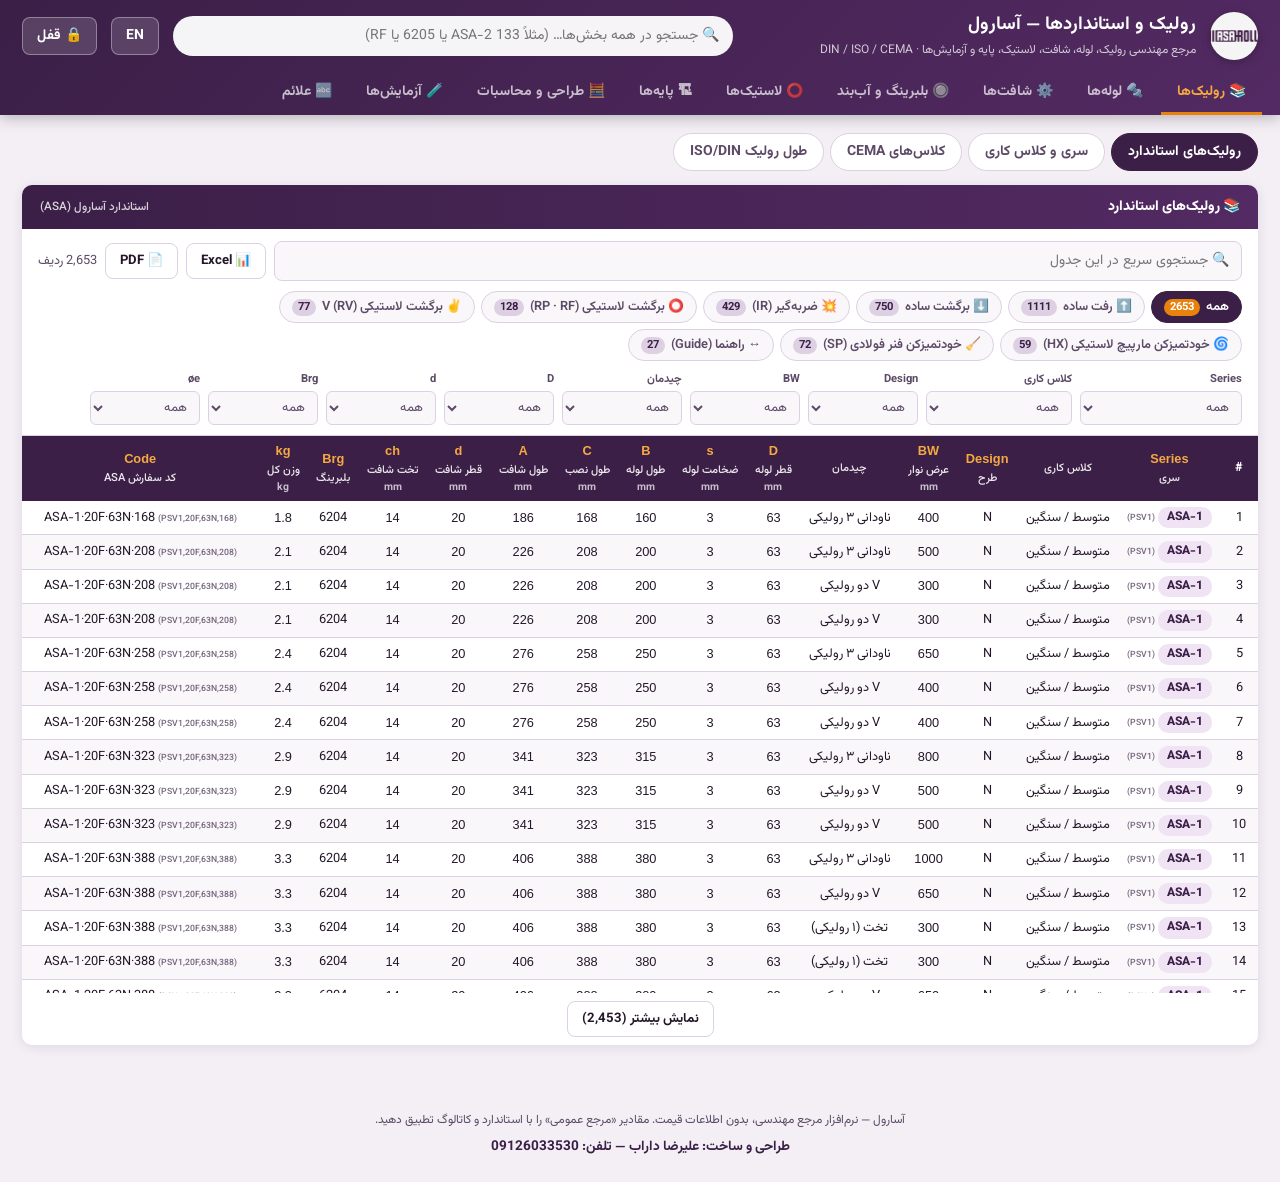
==== commit a5fd0422: "Rollers & Standards: sync source with user's final V3 (exact catalogue tables, load capacities, weig" ====
--- a/roller-standards/app/index.html
+++ b/roller-standards/app/index.html
@@ -334,7 +334,11 @@
   M1:{duty:'l',lv:2,d:15,ch:17,brg:'Cup & Cone',e:4,g:9,addA:26,fl:'B',mat:'s235'},
   MPR15:{duty:'l',lv:2,d:15,ch:17,brg:'6202',e:4,g:9,addA:26,fl:'B',mat:'mpr'},
   MPS1:{duty:'lm',lv:3,d:15,ch:17,brg:'6202',e:4,g:9,addA:26,fl:'B',mat:'s235'},
+  PL2:{duty:'poly',lv:2,d:20,ch:30,brg:'6204',e:4,g:10,addA:28,fl:'B',design:'V',mat:'pvc'},
+  PL3:{duty:'poly',lv:2,d:20,ch:14,brg:'6204',e:4,g:10,addA:28,fl:'F',design:'V',mat:'pvc'},
   PL4:{duty:'poly',lv:2,d:20,ch:14,brg:'6204',e:4,g:10,addA:28,fl:'F',design:'V',mat:'pvc'},
+  PLF1:{duty:'pls',lv:2,d:20,ch:30,brg:'6204',e:4,g:10,addA:28,fl:'B',mat:'plf'},
+  PLF20:{duty:'pls',lv:2,d:20,ch:14,brg:'6204',e:4,g:10,addA:28,fl:'F',mat:'plf'},
   PLF5:{duty:'pls',lv:2,d:20,ch:14,brg:'6204',e:4,g:10,addA:26,fl:'F',mat:'plf'},
   PSV1:{duty:'mh',lv:4,d:20,ch:14,brg:'6204',e:4,g:9,addA:26,fl:'F',mat:'s235'},
   PSV2:{duty:'h',lv:5,d:25,ch:18,brg:'6205',e:4,g:12,addA:32,fl:'F',mat:'s235'},
@@ -363,7 +367,7 @@
 };
 
 /* کدگذاری آسارول (ASA) ← کد معادل */
-const ASA_SER = {RTL1:'ASA-L0', M1:'ASA-L1', MPR15:'ASA-L2', MPS1:'ASA-L3', PL4:'ASA-P4', PLF5:'ASA-P5', PSV1:'ASA-1', PSV2:'ASA-2', PSV3:'ASA-3',
+const ASA_SER = {RTL1:'ASA-L0', M1:'ASA-L1', MPR15:'ASA-L2', MPS1:'ASA-L3', PL2:'ASA-P2', PL3:'ASA-P3', PL4:'ASA-P4', PLF1:'ASA-PF1', PLF5:'ASA-P5', PLF20:'ASA-PF20', PSV1:'ASA-1', PSV2:'ASA-2', PSV3:'ASA-3',
   PSV4:'ASA-4', PSV5:'ASA-5', PSV7:'ASA-7', PSV91:'ASA-S1', PSV92:'ASA-S2', PSV94:'ASA-S4'};
 const ASA_DES = {N:'N', V:'V', NA:'IR', NG:'RP', NL:'RF', NC:'RV', NM:'HX', S:'SP', NS:'SN'};
 const ASA_GUIDE = {'PS/G1':'ASA-G1', 'PS/G2':'ASA-G2', 'PS/G3':'ASA-G3', 'PS/G7':'ASA-G7', 'MPS/G7':'ASA-L3/G7', 'M/G7':'ASA-L1/G7', 'RTL/G7':'ASA-L0/G7'};
@@ -405,7 +409,7 @@
   {oe:159,E:30,E1:50,b:[['PSV1',89,3,500,1600],['PSV2',89,3,650,1800],['PSV4',89,3,800,2000]],
    r:[[500,608,100,75,584,2,3],[650,758,100,80,712,2,4],[800,958,150,95,887,3,4],[1000,1158,150,90,1098,3,6],[1200,1408,150,110,1376,3,7],[1400,1608,150,110,1514,3,8],[1600,1808,150,115,1702,3,9],[1800,2008,150,120,1900,3,10],[2000,2208,150,125,2108,3,11]],
    note:b('رینگ‌های نوک‌تیز با فاصله‌انداز PVC و رینگ‌های تخت با حلقه فولادی جوشی نگه داشته می‌شوند','Pointed rings held by PVC spacers, flat rings by welded steel rings')},
-  {oe:180,E:40,E1:40,b:[['PSV1',108,3.5,800,1600],['PSV2',108,3.5,800,1800],['PSV4',108,3.5,800,2000],['PSV7',108,3.5,800,2200]],
+  {oe:180,E:40,E1:40,b:[['PSV1',108,3.5,800,1600],['PSV2',108,3.5,800,1800],['PSV4',108,3.5,800,2200],['PSV7',108,3.5,800,2200]],
    r:[[800,958,160,85,897,4,4],[1000,1158,160,75,1073,4,6],[1200,1408,160,100,1386,4,7],[1400,1608,160,100,1524,4,8],[1600,1808,160,105,1712,4,9],[1800,2008,160,110,1910,4,10],[2000,2208,160,115,2118,4,11],[2200,2408,160,115,2271,4,12]]}
 ];
 const NC = [
@@ -415,7 +419,7 @@
    r:[[500,323,105,70,30,275,3,2],[650,388,105,85,30,305,3,2],[800,473,105,90,30,405,3,3],[1000,608,140,105,40,495,4,3],[1200,708,140,105,40,600,4,4],[1400,808,140,130,40,700,4,4],[1600,908,140,125,40,805,4,5],[1800,1008,140,120,50,910,4,6],[2000,1108,140,120,50,1030,4,7]]},
   {oe:159,E:30,E1:50,b:[['PSV1',89,3,500,1600],['PSV2',89,3,650,1800],['PSV4',89,3,800,2000]],
    r:[[500,323,100,40,30,253,2,2],[650,388,100,65,30,303,2,2],[800,473,100,65,30,396,2,3],[1000,608,150,85,40,516,3,3],[1200,708,150,85,40,629,3,4],[1400,808,150,110,40,729,3,4],[1600,908,150,100,40,817,3,5],[1800,1008,150,95,50,925,3,6],[2000,1108,150,95,50,1048,3,7]]},
-  {oe:180,E:40,E1:40,b:[['PSV1',108,3.5,800,1600],['PSV2',108,3.5,800,1800],['PSV4',108,3.5,800,2000],['PSV7',108,3.5,800,2200]],
+  {oe:180,E:40,E1:40,b:[['PSV1',108,3.5,800,1600],['PSV2',108,3.5,800,1800],['PSV4',108,3.5,800,2200],['PSV7',108,3.5,800,2200]],
    r:[[800,473,120,60,45,435,3,3],[1000,608,160,70,45,515,4,3],[1200,708,160,75,45,645,4,4],[1400,808,160,100,45,745,4,4],[1600,908,160,90,45,835,4,5],[1800,1008,160,85,55,945,4,6],[2000,1108,160,85,55,1070,4,7],[2200,1258,160,85,55,1195,4,8]]}
 ];
 const NM = [
@@ -425,7 +429,13 @@
   {oe:180,b:[['PSV1',89,3,500,1200],['PSV2',89,3,500,1600],['PSV3',89,3,1000,1600],['PSV4',89,3,1000,1600]],
    r:[[500,608,540],[650,758,695],[800,958,925],[1000,1158,1080],[1200,1408,1385],[1400,1608,1540],[1600,1808,1770]]}
 ];
-const CAGE = [['PSV91',108,'S'],['PSV91',133,'S'],['PSV92',133,'S'],['PSV94',133,'S'],['M1',60,'NS'],['RTL1',60,'NS']];
+/* فنر فولادی: [سری، قطر D، طرح، وزن‌ها برای نوار 300…1000، قطر قفسه NS] — از کاتالوگ */
+const CAGE = [
+  ['PSV91',108,'S',[6.0,6.8,7.5,8.5,9.9,11.3]],['PSV91',133,'S',[9.8,10.5,11.3,12.5,14.1,15.7]],
+  ['PSV92',133,'S',[9.8,10.5,11.3,12.5,14.1,15.7]],['PSV94',133,'S',[9.8,10.5,11.3,12.5,14.1,15.7]],
+  ['RTL1',60,'NS',[2.5,3.3,3.9,4.8,6.0,7.2],76],['MPR15',60,'NS',[3.1,4.1,4.8,5.9,7.3,8.8],76],['MPS1',60,'NS',[3.2,4.1,4.8,5.9,7.4,8.9],76],['M1',60,'NS',[3.2,4.1,4.8,5.9,7.4,8.9],76],
+  ['RTL1',76,'NS',[3.1,4.1,4.7,5.8,7.2,8.8],92],['MPR15',76,'NS',[3.9,5.1,5.9,7.3,9.0,10.9],92],['MPS1',76,'NS',[3.9,5.1,5.9,7.3,9.0,10.9],92],['M1',76,'NS',[3.9,5.1,5.9,7.3,9.0,10.9],92]
+];
 /* راهنما: [type, D, s, d, B, f, m, e, M, brg, wt] */
 const GUIDE = [
   ['MPS/G7',60,3,15,100,41,33,8,'M14','6202',0.9],['M/G7',60,3,15,80,41,33,8,'M14','Cup & Cone',0.9],['M/G7',60,3,15,100,41,33,8,'M14','Cup & Cone',0.9],
@@ -443,6 +453,11 @@
   ['PS/G3',133,4,30,130,48,40,8,'M24','6206',3.6],['PS/G3',133,4,30,150,48,40,8,'M24','6206',4.1]
 ];
 
+/* ═══ داده دقیق کاتالوگ Rulmeca (Rollers, pp.67–194) — استخراج‌شده از PDF ═══
+   CATALOG_N  row=[B, A, bwتخت, bwV, bwناودانی, وزن دوار, وزن کل, [ظرفیت بار در سرعت‌های sp]]
+   CATALOG_NA row=[B, bwتخت, bwV, bwناودانی, وزن به ترتیب base] */
+const CATALOG_N=[{"ser":"PSV1","des":"N","D":63,"s":3.0,"d":20,"d1":null,"ch":14,"brg":"6204","e":4,"g":9,"sp":[0.5,1,1.25,1.5,1.75,2],"rows":[[160,186,0,0,400,1.3,1.8,[201,160,148,140,133,127]],[200,226,0,300,500,1.5,2.1,[201,160,148,140,133,127]],[250,276,0,400,650,1.7,2.4,[201,160,148,140,133,127]],[315,341,0,500,800,2,2.9,[201,160,148,140,133,127]],[380,406,300,650,1000,2.3,3.3,[201,160,148,140,133,127]],[465,491,0,800,1200,2.7,3.9,[201,160,148,140,133,127]],[500,526,400,0,0,2.9,4.1,[201,160,148,140,133,127]],[600,626,500,1000,0,3.3,4.8,[201,160,148,140,133,127]],[700,726,0,1200,0,3.8,5.5,[184,160,148,140,133,127]],[750,776,650,0,0,4,5.9,[172,160,148,140,133,127]],[950,976,800,0,0,4.9,7.3,[138,138,138,138,133,127]],[1150,1176,1000,0,0,5.8,8.7,[116,116,116,116,116,116]],[1400,1426,1200,0,0,6.9,10.4,[99,99,99,99,99,99]]]},{"ser":"PSV1","des":"N","D":89,"s":3.0,"d":20,"d1":null,"ch":14,"brg":"6204","e":4,"g":9,"sp":[0.5,1,1.5,2,2.5,3],"rows":[[160,186,0,0,400,1.7,2.2,[226,179,157,142,132,124]],[200,226,0,300,500,2,2.5,[226,179,157,142,132,124]],[250,276,0,400,650,2.3,3,[226,179,157,142,132,124]],[315,341,0,500,800,2.7,3.6,[226,179,157,142,132,124]],[380,406,300,650,1000,3.1,4.1,[226,179,157,142,132,124]],[465,491,0,800,1200,3.7,4.9,[226,179,157,142,132,124]],[500,526,400,0,0,3.9,5.2,[226,179,157,142,132,124]],[530,556,0,0,1400,4.1,5.5,[226,179,157,142,132,124]],[600,626,500,1000,0,4.6,6.1,[204,179,157,142,132,124]],[700,726,0,1200,0,5.2,7,[173,173,157,142,132,124]],[750,776,650,0,0,5.5,7.4,[161,161,157,142,132,124]],[800,826,0,1400,0,5.8,7.9,[150,150,150,142,132,124]],[950,976,800,0,0,6.8,9.2,[126,126,126,126,126,124]],[1150,1176,1000,0,0,8.1,11,[104,104,104,104,104,104]],[1400,1426,1200,0,0,9.7,13.2,[85,85,85,85,85,85]],[1600,1626,1400,0,0,11,15,[75,75,75,75,75,75]]]},{"ser":"PSV1","des":"N","D":108,"s":3.5,"d":20,"d1":null,"ch":14,"brg":"6204","e":4,"g":9,"sp":[1,1.5,2,2.5,3,3.5],"rows":[[160,186,0,0,400,2.3,2.7,[191,167,152,141,133,126]],[200,226,0,300,500,2.6,3.2,[191,167,152,141,133,126]],[250,276,0,400,650,3.1,3.8,[191,167,152,141,133,126]],[315,341,0,500,800,3.7,4.5,[191,167,152,141,133,126]],[380,406,300,650,1000,4.3,5.3,[191,167,152,141,133,126]],[465,491,0,800,1200,5,6.2,[191,167,152,141,133,126]],[500,526,400,0,0,5.3,6.6,[191,167,152,141,133,126]],[530,556,0,0,1400,5.6,7,[191,167,152,141,133,126]],[600,626,500,1000,0,6.2,7.8,[191,167,152,141,133,126]],[700,726,0,1200,0,7.1,8.9,[170,167,152,141,133,126]],[750,776,650,0,0,7.6,9.5,[158,158,152,141,133,126]],[800,826,0,1400,0,8.1,10.1,[147,147,147,141,133,126]],[950,976,800,0,0,9.4,11.8,[123,123,123,123,123,123]],[1150,1176,1000,0,0,11.2,14.1,[101,101,101,101,101,101]],[1400,1426,1200,0,0,13.5,17,[82,82,82,82,82,82]],[1600,1626,1400,0,0,15.3,19.3,[72,72,72,72,72,72]]]},{"ser":"PSV1","des":"N","D":133,"s":4.0,"d":20,"d1":null,"ch":14,"brg":"6204","e":4,"g":9,"sp":[1,1.5,2,2.5,3,4],"rows":[[200,226,0,0,500,3.6,4.1,[205,179,163,151,142,129]],[250,276,0,0,650,4.2,4.9,[205,179,163,151,142,129]],[315,341,0,500,800,5,5.9,[205,179,163,151,142,129]],[380,406,0,650,1000,5.9,6.9,[205,179,163,151,142,129]],[465,491,0,800,1200,6.9,8.1,[205,179,163,151,142,129]],[530,556,0,0,1400,7.8,9.1,[205,179,163,151,142,129]],[600,626,500,1000,1600,8.7,10.2,[200,179,163,151,142,129]],[700,726,0,1200,0,9.9,11.7,[169,169,163,151,142,129]],[750,776,650,0,0,10.6,12.5,[157,157,157,151,142,129]],[800,826,0,1400,0,11.2,13.2,[146,146,146,146,142,129]],[900,926,0,1600,0,12.5,14.8,[129,129,129,129,129,129]],[950,976,800,0,0,13.1,15.5,[122,122,122,122,122,122]],[1150,1176,1000,0,0,15.7,18.6,[99,99,99,99,99,99]],[1400,1426,1200,0,0,18.9,22.4,[81,81,81,81,81,81]],[1600,1626,1400,0,0,21.4,25.4,[71,71,71,71,71,71]],[1800,1826,1600,0,0,24,28.4,[63,63,63,63,63,63]]]},{"ser":"PSV2","des":"N","D":89,"s":3.0,"d":25,"d1":null,"ch":18,"brg":"6205","e":4,"g":12,"sp":[0.5,1,1.5,2,2.5,3],"rows":[[200,232,0,0,500,2.1,3,[346,274,240,218,202,190]],[250,282,0,0,650,2.4,3.5,[346,274,240,218,202,190]],[315,347,0,500,800,2.9,4.2,[346,274,240,218,202,190]],[380,412,0,650,1000,3.3,4.9,[346,274,240,218,202,190]],[465,497,0,800,1200,3.8,5.7,[346,274,240,218,202,190]],[530,562,0,0,1400,4.2,6.4,[346,274,240,218,202,190]],[600,632,500,1000,1600,4.7,7.1,[346,274,240,218,202,190]],[700,732,0,1200,0,5.3,8.1,[346,274,240,218,202,190]],[750,782,650,0,0,5.7,8.6,[346,274,240,218,202,190]],[800,832,0,1400,0,6,9.2,[346,274,240,218,202,190]],[900,932,0,1600,0,6.6,10.2,[336,274,240,218,202,190]],[950,982,800,0,0,6.9,10.7,[319,274,240,218,202,190]],[1150,1182,1000,0,0,8.2,12.7,[267,267,240,218,202,190]],[1400,1432,1200,0,0,9.8,15.3,[224,224,224,218,202,190]],[1600,1632,1400,0,0,11.1,17.4,[201,201,201,201,201,null]],[1800,1832,1600,0,0,12.4,19.4,[183,183,183,183,183,null]]]},{"ser":"PSV2","des":"N","D":108,"s":3.5,"d":25,"d1":null,"ch":18,"brg":"6205","e":4,"g":12,"sp":[1,1.5,2,2.5,3,3.5],"rows":[[200,232,0,0,500,2.7,3.6,[293,256,232,216,203,193]],[250,282,0,0,650,3.2,4.3,[293,256,232,216,203,193]],[315,347,0,500,800,3.8,5.1,[293,256,232,216,203,193]],[380,412,0,650,1000,4.4,6,[293,256,232,216,203,193]],[465,497,0,800,1200,5.1,7,[293,256,232,216,203,193]],[530,562,0,0,1400,5.7,7.9,[293,256,232,216,203,193]],[600,632,500,1000,1600,6.4,8.8,[293,256,232,216,203,193]],[700,732,0,1200,0,7.3,10.1,[293,256,232,216,203,193]],[750,782,650,0,0,7.7,10.7,[293,256,232,216,203,193]],[800,832,0,1400,0,8.2,11.4,[293,256,232,216,203,193]],[900,932,0,1600,0,9.1,12.6,[293,256,232,216,203,193]],[950,982,800,0,0,9.5,13.3,[293,256,232,216,203,193]],[1150,1182,1000,0,0,11.3,15.9,[249,249,232,216,203,193]],[1400,1432,1200,0,0,13.6,19.1,[205,205,205,205,203,193]],[1600,1632,1400,0,0,15.4,21.7,[180,180,180,180,180,180]],[1800,1832,1600,0,0,17.2,24.2,[161,161,161,161,161,null]]]},{"ser":"PSV2","des":"N","D":133,"s":4.0,"d":25,"d1":null,"ch":18,"brg":"6205","e":4,"g":12,"sp":[1,1.5,2,2.5,3,4],"rows":[[250,282,0,0,650,4.5,5.5,[314,274,249,231,217,198]],[315,347,0,0,800,5.3,6.5,[314,274,249,231,217,198]],[380,412,0,650,1000,6.1,7.6,[314,274,249,231,217,198]],[465,497,0,800,1200,7.2,9,[314,274,249,231,217,198]],[530,562,0,0,1400,8,10.1,[314,274,249,231,217,198]],[600,632,0,1000,1600,8.9,11.3,[314,274,249,231,217,198]],[670,702,0,0,1800,9.8,12.4,[314,274,249,231,217,198]],[700,732,0,1200,0,10.2,12.9,[314,274,249,231,217,198]],[750,782,650,0,0,10.9,13.8,[314,274,249,231,217,198]],[800,832,0,1400,0,11.5,14.6,[314,274,249,231,217,198]],[900,932,0,1600,0,12.8,16.2,[310,274,249,231,217,198]],[950,982,800,0,0,13.4,17.1,[293,274,249,231,217,198]],[1000,1032,0,1800,0,14,17.9,[278,274,249,231,217,198]],[1150,1182,1000,0,0,16,20.4,[240,240,240,231,217,198]],[1400,1432,1200,0,0,19.1,24.5,[197,197,197,197,197,197]],[1600,1632,1400,0,0,21.7,27.9,[172,172,172,172,172,172]],[1800,1832,1600,0,0,24.2,31.2,[153,153,153,153,153,null]],[2000,2032,1800,0,0,26.8,34.5,[138,138,138,138,138,null]]]},{"ser":"PSV2","des":"N","D":159,"s":4.5,"d":25,"d1":null,"ch":18,"brg":"6205","e":4,"g":12,"sp":[1,2,3,4,4.5,5],"rows":[[250,282,0,0,650,5.3,6.3,[333,264,231,210,202,195]],[315,347,0,0,800,6.3,7.6,[333,264,231,210,202,195]],[380,412,0,650,1000,7.3,8.8,[333,264,231,210,202,195]],[465,497,0,800,1200,8.6,10.5,[333,264,231,210,202,195]],[530,562,0,0,1400,9.6,11.7,[333,264,231,210,202,195]],[600,632,0,1000,1600,10.6,13.1,[333,264,231,210,202,195]],[670,702,0,0,1800,11.7,14.4,[333,264,231,210,202,195]],[700,732,0,1200,0,12.2,15,[333,264,231,210,202,195]],[750,782,650,0,0,12.9,15.9,[333,264,231,210,202,195]],[800,832,0,1400,0,13.7,16.9,[333,264,231,210,202,195]],[900,932,0,1600,0,15.2,18.8,[307,264,231,210,202,195]],[950,982,800,0,0,16,19.8,[290,264,231,210,202,195]],[1000,1032,0,1800,0,16.8,20.7,[275,264,231,210,202,195]],[1150,1182,1000,0,0,19.1,23.6,[237,237,231,210,202,195]],[1400,1432,1200,0,0,22.9,28.4,[193,193,193,193,193,193]],[1600,1632,1400,0,0,26,32.2,[169,169,169,169,169,169]],[1800,1832,1600,0,0,29,36,[150,150,150,150,150,null]],[2000,2032,1800,0,0,32.1,39.9,[134,134,134,134,134,null]]]},{"ser":"PSV3","des":"N","D":89,"s":3.0,"d":25,"d1":null,"ch":18,"brg":"6305","e":4,"g":12,"sp":[0.5,1,1.5,2,2.5,3],"rows":[[250,282,0,0,650,2.8,3.9,[509,404,353,321,298,280]],[315,347,0,0,800,3.2,4.5,[509,404,353,321,298,280]],[380,412,0,650,1000,3.6,5.2,[509,404,353,321,298,280]],[465,497,0,800,1200,4.2,6.1,[509,404,353,321,298,280]],[530,562,0,0,1400,4.6,6.7,[509,404,353,321,298,280]],[600,632,0,1000,1600,5,7.5,[493,404,353,321,298,280]],[700,732,0,1200,0,5.7,8.5,[420,404,353,321,298,280]],[750,782,650,0,0,6,9,[392,392,353,321,298,280]],[800,832,0,1400,0,6.3,9.5,[367,367,353,321,298,280]],[900,932,0,1600,0,7,10.5,[327,327,327,321,298,280]],[950,982,800,0,0,7.3,11.1,[310,310,310,310,298,280]],[1150,1182,1000,0,0,8.6,13.1,[259,259,259,259,259,259]],[1400,1432,1200,0,0,10.2,15.7,[218,218,218,218,218,218]],[1600,1632,1400,0,0,11.5,17.7,[194,194,194,194,194,194]],[1800,1832,1600,0,0,12.8,19.8,[177,177,177,177,177,177]]]},{"ser":"PSV3","des":"N","D":108,"s":3.5,"d":25,"d1":null,"ch":18,"brg":"6305","e":4,"g":12,"sp":[1,1.5,2,2.5,3,3.5],"rows":[[250,282,0,0,650,3.6,4.7,[431,376,342,317,299,284]],[315,347,0,0,800,4.2,5.5,[431,376,342,317,299,284]],[380,412,0,650,1000,4.8,6.4,[431,376,342,317,299,284]],[465,497,0,800,1200,5.5,7.5,[431,376,342,317,299,284]],[530,562,0,0,1400,6.1,8.3,[431,376,342,317,299,284]],[600,632,0,1000,1600,6.8,9.2,[431,376,342,317,299,284]],[700,732,0,1200,0,7.7,10.5,[404,376,342,317,299,284]],[750,782,650,0,0,8.1,11.1,[375,375,342,317,299,284]],[800,832,0,1400,0,8.6,11.8,[351,351,342,317,299,284]],[900,932,0,1600,0,9.5,13,[310,310,310,310,299,284]],[950,982,800,0,0,9.9,13.7,[294,294,294,294,294,284]],[1150,1182,1000,0,0,11.7,16.3,[242,242,242,242,242,242]],[1400,1432,1200,0,0,14,19.5,[199,199,199,199,199,199]],[1600,1632,1400,0,0,15.8,22.1,[175,175,175,175,175,175]],[1800,1832,1600,0,0,17.6,24.6,[157,157,157,157,157,null]]]},{"ser":"PSV3","des":"N","D":133,"s":4.0,"d":25,"d1":null,"ch":18,"brg":"6305","e":4,"g":12,"sp":[1,1.5,2,2.5,3,4],"rows":[[315,347,0,0,800,5.7,7,[462,403,366,340,320,291]],[380,412,0,0,1000,6.5,8.1,[462,403,366,340,320,291]],[465,497,0,800,1200,7.6,9.5,[462,403,366,340,320,291]],[530,562,0,0,1400,8.4,10.6,[462,403,366,340,320,291]],[600,632,0,1000,1600,9.3,11.7,[462,403,366,340,320,291]],[670,702,0,0,1800,10.2,12.9,[416,403,366,340,320,291]],[700,732,0,1200,0,10.6,13.4,[397,397,366,340,320,291]],[750,782,0,0,2000,11.2,14.2,[368,368,366,340,320,291]],[800,832,0,1400,0,11.9,15.1,[343,343,343,340,320,291]],[900,932,0,1600,0,13.1,16.7,[303,303,303,303,303,291]],[950,982,800,0,0,13.8,17.5,[286,286,286,286,286,286]],[1000,1032,0,1800,0,14.4,18.4,[271,271,271,271,271,271]],[1100,1132,0,2000,0,15.7,20,[245,245,245,245,245,245]],[1150,1182,1000,0,0,16.3,20.9,[234,234,234,234,234,234]],[1400,1432,1200,0,0,19.5,25,[192,192,192,192,192,192]],[1600,1632,1400,0,0,22.1,28.3,[167,167,167,167,167,167]],[1800,1832,1600,0,0,24.6,31.6,[149,149,149,149,149,149]],[2000,2032,1800,0,0,27.2,35,[134,134,134,134,134,null]]]},{"ser":"PSV3","des":"N","D":159,"s":4.5,"d":25,"d1":null,"ch":18,"brg":"6305","e":4,"g":12,"sp":[1,2,3,4,4.5,5],"rows":[[380,412,0,0,1000,7.8,9.4,[490,389,340,309,297,287]],[465,497,0,0,1200,9.1,11,[490,389,340,309,297,287]],[530,562,0,0,1400,10.1,12.3,[490,389,340,309,297,287]],[600,632,0,1000,1600,11.2,13.6,[467,389,340,309,297,287]],[670,702,0,0,1800,12.3,15,[413,389,340,309,297,287]],[700,732,0,1200,0,12.7,15.5,[393,389,340,309,297,287]],[750,782,0,0,2000,13.5,16.5,[365,365,340,309,297,287]],[800,832,0,1400,0,14.3,17.4,[340,340,340,309,297,287]],[900,932,0,1600,0,15.8,19.4,[300,300,300,300,297,287]],[1000,1032,0,1800,0,17.3,21.3,[268,268,268,268,268,268]],[1100,1132,0,2000,0,18.9,23.2,[242,242,242,242,242,242]],[1150,1182,1000,0,0,19.6,24.1,[231,231,231,231,231,231]],[1400,1432,1200,0,0,23.5,28.9,[188,188,188,188,188,188]],[1600,1632,1400,0,0,26.5,32.8,[164,164,164,164,164,164]],[1800,1832,1600,0,0,29.6,36.6,[146,146,146,146,146,146]],[2000,2032,1800,0,0,32.6,40.4,[131,131,131,131,131,null]],[2200,2232,2000,0,0,35.7,44.3,[119,119,119,119,119,null]]]},{"ser":"PSV4","des":"N","D":89,"s":3.0,"d":30,"d1":null,"ch":22,"brg":"6206","e":4,"g":12,"sp":[0.5,1,1.5,2,2.5,3],"rows":[[315,347,0,0,800,3.4,5.3,[480,381,333,302,281,264]],[380,412,0,0,1000,3.8,6.1,[480,381,333,302,281,264]],[465,497,0,800,1200,4.3,7.1,[480,381,333,302,281,264]],[530,562,0,0,1400,4.8,7.9,[480,381,333,302,281,264]],[600,632,0,1000,1600,5.2,8.7,[480,381,333,302,281,264]],[700,732,0,1200,0,5.9,9.9,[480,381,333,302,281,264]],[800,832,0,1400,0,6.5,11.1,[480,381,333,302,281,264]],[900,932,0,1600,0,7.1,12.3,[480,381,333,302,281,264]],[950,982,800,0,0,7.5,12.9,[480,381,333,302,281,264]],[1150,1182,1000,0,0,8.7,15.3,[480,381,333,302,281,264]],[1400,1432,1200,0,0,10.4,18.3,[480,381,333,302,281,264]],[1600,1632,1400,0,0,11.6,20.6,[337,337,333,302,281,264]],[1800,1832,1600,0,0,12.9,23,[233,233,233,233,233,233]]]},{"ser":"PSV4","des":"N","D":108,"s":3.5,"d":30,"d1":null,"ch":22,"brg":"6206","e":4,"g":12,"sp":[1,1.5,2,2.5,3,3.5],"rows":[[315,347,0,0,800,4.3,6.3,[406,355,323,299,282,268]],[380,412,0,0,1000,4.9,7.2,[406,355,323,299,282,268]],[465,497,0,800,1200,5.7,8.4,[406,355,323,299,282,268]],[530,562,0,0,1400,6.3,9.4,[406,355,323,299,282,268]],[600,632,0,1000,1600,6.9,10.4,[406,355,323,299,282,268]],[700,732,0,1200,0,7.8,11.9,[406,355,323,299,282,268]],[800,832,0,1400,0,8.7,13.3,[406,355,323,299,282,268]],[900,932,0,1600,0,9.6,14.8,[406,355,323,299,282,268]],[950,982,800,0,0,10.1,15.5,[406,355,323,299,282,268]],[1150,1182,1000,0,0,11.9,18.4,[406,355,323,299,282,268]],[1400,1432,1200,0,0,14.2,22.1,[406,355,323,299,282,268]],[1600,1632,1400,0,0,16,25,[402,355,323,299,282,268]],[1800,1832,1600,0,0,17.8,27.9,[366,355,323,299,282,268]]]},{"ser":"PSV4","des":"N","D":133,"s":4.0,"d":30,"d1":null,"ch":22,"brg":"6206","e":4,"g":12,"sp":[1,1.5,2,2.5,3,4],"rows":[[315,347,0,0,800,5.8,7.8,[436,381,346,321,302,274]],[380,412,0,0,1000,6.7,8.9,[436,381,346,321,302,274]],[465,497,0,800,1200,7.8,10.5,[436,381,346,321,302,274]],[530,562,0,0,1400,8.6,11.7,[436,381,346,321,302,274]],[600,632,0,1000,1600,9.5,13,[436,381,346,321,302,274]],[670,702,0,0,1800,10.4,14.2,[436,381,346,321,302,274]],[700,732,0,1200,0,10.8,14.8,[436,381,346,321,302,274]],[750,782,0,0,2000,11.4,15.7,[436,381,346,321,302,274]],[800,832,0,1400,0,12,16.6,[436,381,346,321,302,274]],[900,932,0,1600,0,13.3,18.5,[436,381,346,321,302,274]],[950,982,800,0,0,14,19.4,[436,381,346,321,302,274]],[1000,1032,0,1800,0,14.6,20.3,[436,381,346,321,302,274]],[1100,1132,0,2000,0,15.9,22.1,[436,381,346,321,302,274]],[1150,1182,1000,0,0,16.5,23,[436,381,346,321,302,274]],[1400,1432,1200,0,0,19.7,27.6,[412,381,346,321,302,274]],[1600,1632,1400,0,0,22.3,31.3,[363,363,346,321,302,274]],[1800,1832,1600,0,0,24.8,34.9,[324,324,324,321,302,274]],[2000,2032,1800,0,0,27.4,38.6,[294,294,294,294,294,null]],[2200,2232,2000,0,0,29.9,42.2,[270,270,270,270,270,null]]]},{"ser":"PSV4","des":"N","D":159,"s":4.5,"d":30,"d1":null,"ch":22,"brg":"6206","e":4,"g":12,"sp":[1,2,3,4,4.5,5],"rows":[[315,347,0,0,800,7,8.9,[462,367,321,291,280,270]],[380,412,0,0,1000,8,10.3,[462,367,321,291,280,270]],[465,497,0,800,1200,9.3,12.1,[462,367,321,291,280,270]],[530,562,0,0,1400,10.3,13.4,[462,367,321,291,280,270]],[600,632,0,1000,1600,11.4,14.9,[462,367,321,291,280,270]],[670,702,0,0,1800,12.5,16.3,[462,367,321,291,280,270]],[700,732,0,1200,0,12.9,17,[462,367,321,291,280,270]],[750,782,0,0,2000,13.7,18,[462,367,321,291,280,270]],[800,832,0,1400,0,14.5,19.1,[462,367,321,291,280,270]],[900,932,0,1600,0,16,21.1,[462,367,321,291,280,270]],[950,982,800,0,0,16.8,22.2,[462,367,321,291,280,270]],[1000,1032,0,1800,0,17.5,23.2,[462,367,321,291,280,270]],[1100,1132,0,2000,0,19.1,25.3,[462,367,321,291,280,270]],[1150,1182,1000,0,0,19.8,26.4,[462,367,321,291,280,270]],[1400,1432,1200,0,0,23.7,31.6,[398,367,321,291,280,270]],[1600,1632,1400,0,0,26.7,35.7,[348,348,321,291,280,270]],[1800,1832,1600,0,0,29.8,39.9,[310,310,310,291,280,270]],[2000,2032,1800,0,0,32.9,44.1,[279,279,279,279,279,null]],[2200,2232,2000,0,0,35.9,48.2,[254,254,254,254,254,null]]]},{"ser":"PSV5","des":"N","D":89,"s":3.0,"d":30,"d1":null,"ch":22,"brg":"6306","e":4,"g":12,"sp":[1,1.5,2,2.5,3,3.5],"rows":[[315,347,0,0,800,6.5,8.4,[549,479,435,404,380,361]],[380,412,0,0,1000,7.3,9.6,[549,479,435,404,380,361]],[465,497,0,800,1200,8.4,11.1,[549,479,435,404,380,361]],[530,562,0,0,1400,9.2,12.3,[549,479,435,404,380,361]],[600,632,0,1000,1600,10.1,13.6,[549,479,435,404,380,361]],[670,702,0,0,1800,11,14.9,[549,479,435,404,380,361]],[700,732,0,1200,0,11.4,15.5,[549,479,435,404,380,361]],[750,782,0,0,2000,12,16.3,[549,479,435,404,380,361]],[800,832,0,1400,0,12.7,17.2,[549,479,435,404,380,361]],[900,932,0,1600,0,13.9,19.1,[549,479,435,404,380,361]],[950,982,800,0,0,14.6,20,[549,479,435,404,380,361]],[1000,1032,0,1800,0,15.2,20.9,[549,479,435,404,380,361]],[1100,1132,0,2000,0,16.5,22.7,[549,479,435,404,380,361]],[1150,1182,1000,0,0,17.1,23.6,[549,479,435,404,380,361]],[1400,1432,1200,0,0,20.3,28.2,[512,479,435,404,380,361]],[1600,1632,1400,0,0,22.9,31.9,[337,479,435,404,380,361]],[1800,1832,1600,0,0,25.4,35.5,[233,233,233,233,233,null]],[2000,2032,1800,0,0,28,39.2,[168,168,168,168,null,null]],[2200,2232,2000,0,0,30.5,42.8,[125,125,125,null,null,null]]]},{"ser":"PSV5","des":"N","D":108,"s":3.5,"d":30,"d1":null,"ch":22,"brg":"6306","e":4,"g":12,"sp":[1,2,2.5,3,3.5,4],"rows":[[315,347,0,0,800,6.5,8.4,[585,465,431,406,385,369]],[380,412,0,0,1000,7.3,9.6,[585,465,431,406,385,369]],[465,497,0,800,1200,8.4,11.1,[585,465,431,406,385,369]],[530,562,0,0,1400,9.2,12.3,[585,465,431,406,385,369]],[600,632,0,1000,1600,10.1,13.6,[585,465,431,406,385,369]],[670,702,0,0,1800,11,14.9,[585,465,431,406,385,369]],[700,732,0,1200,0,11.4,15.4,[585,465,431,406,385,369]],[750,782,0,0,2000,12,16.3,[585,465,431,406,385,369]],[800,832,0,1400,0,12.7,17.2,[585,465,431,406,385,369]],[900,932,0,1600,0,13.9,19.1,[585,465,431,406,385,369]],[950,982,800,0,0,14.6,20,[585,465,431,406,385,369]],[1000,1032,0,1800,0,15.2,20.9,[585,465,431,406,385,369]],[1100,1132,0,2000,0,16.5,22.7,[552,465,431,406,385,369]],[1150,1182,1000,0,0,17.1,23.6,[529,465,431,406,385,369]],[1400,1432,1200,0,0,20.3,28.2,[442,442,431,406,385,369]],[1600,1632,1400,0,0,22.9,31.9,[393,393,393,393,385,369]],[1800,1832,1600,0,0,25.4,35.5,[356,356,356,356,356,null]],[2000,2032,1800,0,0,28,39.2,[327,327,327,327,null,null]],[2200,2232,2000,0,0,30.5,42.8,[295,295,295,null,null,null]]]},{"ser":"PSV5","des":"N","D":133,"s":4.0,"d":30,"d1":null,"ch":22,"brg":"6306","e":4,"g":12,"sp":[1,2,3,4,4.5,5],"rows":[[315,347,0,0,800,6.4,8.3,[627,498,435,395,380,367]],[380,412,0,0,1000,7.2,9.5,[627,498,435,395,380,367]],[465,497,0,800,1200,8.3,11.1,[627,498,435,395,380,367]],[530,562,0,0,1400,9.2,12.3,[627,498,435,395,380,367]],[600,632,0,1000,1600,10.1,13.5,[627,498,435,395,380,367]],[670,702,0,0,1800,10.9,14.8,[627,498,435,395,380,367]],[700,732,0,1200,0,11.3,15.4,[627,498,435,395,380,367]],[750,782,0,0,2000,12,16.3,[627,498,435,395,380,367]],[800,832,0,1400,0,12.6,17.2,[627,498,435,395,380,367]],[900,932,0,1600,0,13.9,19,[627,498,435,395,380,367]],[950,982,800,0,0,14.5,19.9,[608,498,435,395,380,367]],[1000,1032,0,1800,0,15.2,20.8,[577,498,435,395,380,367]],[1100,1132,0,2000,0,16.4,22.7,[524,498,435,395,380,367]],[1150,1182,1000,0,0,17.1,23.6,[501,498,435,395,380,367]],[1400,1432,1200,0,0,20.3,28.2,[412,412,412,395,380,367]],[1600,1632,1400,0,0,22.8,31.8,[363,363,363,363,363,363]],[1800,1832,1600,0,0,25.4,35.5,[324,324,324,324,324,null]],[2000,2032,1800,0,0,27.9,39.1,[294,294,294,294,294,null]],[2200,2232,2000,0,0,30.5,42.8,[270,270,270,270,270,null]]]},{"ser":"PSV5","des":"N","D":159,"s":4.5,"d":30,"d1":null,"ch":22,"brg":"6306","e":4,"g":12,"sp":[1,2,3,4,5,6],"rows":[[380,412,0,0,1000,8.6,10.9,[666,528,462,419,389,366]],[465,497,0,0,1200,9.9,12.6,[666,528,462,419,389,366]],[530,562,0,0,1400,10.9,14,[666,528,462,419,389,366]],[600,632,0,1000,1600,12,15.4,[666,528,462,419,389,366]],[670,702,0,0,1800,13,16.9,[666,528,462,419,389,366]],[700,732,0,1200,0,13.5,17.5,[666,528,462,419,389,366]],[750,782,0,0,2000,14.3,18.6,[666,528,462,419,389,366]],[800,832,0,1400,2200,15,19.6,[666,528,462,419,389,366]],[900,932,0,1600,0,16.6,21.7,[630,528,462,419,389,366]],[1000,1032,0,1800,0,18.1,23.8,[564,528,462,419,389,366]],[1100,1132,0,2000,0,19.6,25.9,[511,511,462,419,389,366]],[1150,1182,1000,0,0,20.4,26.9,[488,488,462,419,389,366]],[1250,1282,0,2200,0,21.9,29,[449,449,449,419,389,366]],[1400,1432,1200,0,0,24.2,32.1,[400,400,400,400,389,366]],[1600,1632,1400,0,0,27.3,36.3,[350,350,350,350,350,350]],[1800,1832,1600,0,0,30.4,40.5,[311,311,311,311,311,null]],[2000,2032,1800,0,0,33.4,44.6,[281,281,281,281,281,null]],[2200,2232,2000,0,0,36.5,48.8,[256,256,256,256,null,null]],[2500,2532,2200,0,0,41.1,55.1,[227,227,227,227,null,null]]]},{"ser":"PSV7","des":"N","D":108,"s":4.0,"d":40,"d1":null,"ch":32,"brg":"6308","e":4,"g":12,"sp":[1,1.5,2,2.5,3,4],"rows":[[380,412,0,0,1000,7.6,11.6,[853,746,677,629,592,538]],[465,497,0,0,1200,8.3,13.2,[853,746,677,629,592,538]],[530,562,0,0,1400,8.9,14.5,[853,746,677,629,592,538]],[600,632,0,1000,1600,9.6,15.8,[853,746,677,629,592,538]],[670,702,0,0,1800,10.2,17.1,[853,746,677,629,592,538]],[700,732,0,1200,0,10.5,17.6,[853,746,677,629,592,538]],[750,782,0,0,2000,10.9,18.6,[853,746,677,629,592,538]],[800,832,0,1400,2200,11.4,19.5,[853,746,677,629,592,538]],[900,932,0,1600,0,12.3,21.4,[853,746,677,629,592,538]],[1000,1032,0,1800,0,13.4,23.4,[853,746,677,629,592,538]],[1100,1132,0,2000,0,14.1,25.1,[853,746,677,629,592,538]],[1150,1182,1000,0,0,14.5,26.1,[853,746,677,629,592,538]],[1250,1282,0,2200,0,15.4,28,[853,746,677,629,592,538]],[1400,1432,1200,0,0,16.7,30.8,[853,746,677,629,592,538]],[1600,1632,1400,0,0,18.5,34.5,[727,727,677,629,592,538]],[1800,1832,1600,0,0,20.3,38.3,[501,501,501,501,501,501]],[2000,2032,1800,0,0,22.1,42,[360,360,360,360,360,360]],[2200,2232,2000,0,0,23.9,45.8,[267,267,267,267,267,267]],[2500,2532,2200,0,0,26.6,51.4,[180,180,180,180,180,180]]]},{"ser":"PSV7","des":"N","D":133,"s":4.0,"d":40,"d1":null,"ch":32,"brg":"6308","e":4,"g":12,"sp":[1,2,3,4,4.5,5],"rows":[[380,412,0,0,1000,9.3,13.3,[915,726,634,576,554,535]],[465,497,0,0,1200,10.4,15.2,[915,726,634,576,554,535]],[530,562,0,0,1400,11.2,16.7,[915,726,634,576,554,535]],[600,632,0,1000,1600,12.1,18.3,[915,726,634,576,554,535]],[670,702,0,0,1800,13,19.9,[915,726,634,576,554,535]],[700,732,0,1200,0,13.4,20.5,[915,726,634,576,554,535]],[750,782,0,0,2000,14,21.7,[915,726,634,576,554,535]],[800,832,0,1400,2200,14.6,22.8,[915,726,634,576,554,535]],[900,932,0,1600,0,15.9,25.1,[915,726,634,576,554,535]],[1000,1032,0,1800,0,17.2,27.3,[915,726,634,576,554,535]],[1100,1132,0,2000,0,18.5,29.6,[915,726,634,576,554,535]],[1150,1182,1000,0,0,19.1,30.7,[915,726,634,576,554,535]],[1250,1282,0,2200,0,20.4,33,[915,726,634,576,554,535]],[1400,1432,1200,0,0,22.3,36.3,[915,726,634,576,554,535]],[1600,1632,1400,0,0,24.9,40.9,[915,726,634,576,554,535]],[1800,1832,1600,0,0,27.4,45.4,[915,726,634,576,554,535]],[2000,2032,1800,0,0,30,49.9,[774,726,634,576,554,535]],[2200,2232,2000,0,0,32.5,54.4,[575,575,575,575,554,null]],[2500,2532,2200,0,0,36.4,61.2,[386,386,386,386,386,null]]]},{"ser":"PSV7","des":"N","D":159,"s":4.5,"d":40,"d1":null,"ch":32,"brg":"6308","e":4,"g":12,"sp":[1,2,3,4,5,6],"rows":[[380,412,0,0,1000,10.6,14.7,[971,771,673,612,568,534]],[465,497,0,0,1200,11.9,16.8,[971,771,673,612,568,534]],[530,562,0,0,1400,12.9,18.4,[971,771,673,612,568,534]],[600,632,0,1000,1600,14,20.2,[971,771,673,612,568,534]],[670,702,0,0,1800,15.1,22,[971,771,673,612,568,534]],[700,732,0,1200,0,15.5,22.7,[971,771,673,612,568,534]],[750,782,0,0,2000,16.3,24,[971,771,673,612,568,534]],[800,832,0,1400,2200,17.1,25.2,[971,771,673,612,568,534]],[900,932,0,1600,0,18.6,27.7,[971,771,673,612,568,534]],[1000,1032,0,1800,0,20.1,30.3,[971,771,673,612,568,534]],[1100,1132,0,2000,0,21.7,32.8,[971,771,673,612,568,534]],[1150,1182,1000,0,0,22.4,34,[971,771,673,612,568,534]],[1250,1282,0,2200,0,24,36.6,[971,771,673,612,568,534]],[1400,1432,1200,0,0,26.3,40.3,[971,771,673,612,568,534]],[1600,1632,1400,0,0,29.4,45.4,[971,771,673,612,568,534]],[1800,1832,1600,0,0,32.4,50.4,[898,771,673,612,568,null]],[2000,2032,1800,0,0,35.5,55.4,[819,771,673,612,568,null]],[2200,2232,2000,0,0,38.6,60.5,[755,755,673,612,null,null]],[2500,2532,2200,0,0,43.2,68,[670,670,670,612,null,null]]]},{"ser":"PSV7","des":"N","D":194,"s":6.3,"d":40,"d1":null,"ch":32,"brg":"6308","e":4,"g":12,"sp":[2,3,4,5,6,7],"rows":[[600,632,0,0,1600,23.2,29.4,[823,719,654,607,571,542]],[670,702,0,0,1800,25.2,32.1,[823,719,654,607,571,542]],[750,782,0,0,2000,27.6,35.2,[823,719,654,607,571,542]],[800,832,0,0,2200,29,37.2,[823,719,654,607,571,542]],[900,932,0,1600,2400,31.9,41.1,[823,719,654,607,571,542]],[950,982,0,0,2600,33.4,43,[823,719,654,607,571,542]],[1000,1032,0,1800,0,34.9,45,[823,719,654,607,571,542]],[1050,1082,0,0,2800,36.3,46.9,[823,719,654,607,571,542]],[1100,1132,0,2000,0,37.8,48.9,[823,719,654,607,571,542]],[1120,1152,0,0,3000,38.4,49.6,[823,719,654,607,571,542]],[1250,1282,0,2200,0,42.1,54.7,[823,719,654,607,571,542]],[1400,1432,0,2400,0,46.5,60.6,[823,719,654,607,571,null]],[1600,1632,0,2800,0,52.3,68.3,[823,719,654,607,571,null]],[1700,1732,0,3000,0,55.3,72.2,[823,719,654,607,571,null]],[1800,1832,1600,0,0,58.2,76.1,[817,719,654,607,571,null]],[2000,2032,1800,0,0,64,83.9,[736,719,654,607,571,null]],[2200,2232,2000,0,0,69.8,91.7,[671,671,654,607,null,null]],[2500,2532,2200,0,0,78.6,103.4,[593,593,593,593,null,null]],[2800,2832,2400,0,0,87.3,115.1,[532,532,532,532,null,null]],[3000,3032,2600,0,0,93.2,122.9,[498,498,498,498,null,null]]]},{"ser":"PL2","des":"V","D":90,"s":4.3,"d":20,"d1":35,"ch":30,"brg":"6204","e":4,"g":10,"sp":[1,1.25,1.5,1.75,2,2.5],"rows":[[160,188,0,0,400,0.7,1.2,[97,88,80,75,70,63]],[200,228,0,0,500,0.8,1.3,[97,88,80,75,70,63]],[250,278,0,400,650,0.8,1.5,[97,88,80,75,70,63]],[315,343,0,500,800,1,1.8,[97,88,80,75,70,63]],[380,408,0,650,1000,1.1,2.1,[97,88,80,75,70,63]],[465,493,0,800,1200,1.2,2.4,[97,88,80,75,70,63]],[500,528,400,0,0,1.3,2.6,[97,88,80,75,70,63]],[600,628,500,1000,0,1.5,3,[97,88,80,75,70,63]],[700,728,0,1200,0,1.6,3.4,[97,88,80,75,70,63]],[750,778,650,0,0,1.7,3.6,[97,88,80,75,70,63]],[950,978,800,0,0,2.1,4.5,[50,50,50,50,50,50]],[1150,1178,1000,0,0,2.4,5.3,[28,28,28,28,28,28]],[1400,1428,1200,0,0,2.8,6.3,[16,16,16,16,16,16]]]},{"ser":"PL3","des":"V","D":90,"s":4.3,"d":20,"d1":20,"ch":14,"brg":"6204","e":4,"g":10,"sp":[1,1.25,1.5,1.75,2,2.5],"rows":[[160,188,0,0,400,0.7,1.2,[97,88,80,75,70,63]],[200,228,0,0,500,0.8,1.3,[97,88,80,75,70,63]],[250,278,0,400,650,0.8,1.5,[97,88,80,75,70,63]],[315,343,0,500,800,1,1.8,[97,88,80,75,70,63]],[380,408,0,650,1000,1.1,2.1,[97,88,80,75,70,63]],[465,493,0,800,1200,1.2,2.4,[97,88,80,75,70,63]],[500,528,400,0,0,1.3,2.6,[97,88,80,75,70,63]],[600,628,500,1000,0,1.5,3,[97,88,80,75,70,63]],[700,728,0,1200,0,1.6,3.4,[97,88,80,75,70,63]],[750,778,650,0,0,1.7,3.6,[97,88,80,75,70,63]],[950,978,800,0,0,2.1,4.5,[50,50,50,50,50,50]],[1150,1178,1000,0,0,2.4,5.3,[28,28,28,28,28,28]],[1400,1428,1200,0,0,2.8,6.3,[16,16,16,16,16,16]]]},{"ser":"PL4","des":"V","D":90,"s":4.3,"d":20,"d1":20,"ch":14,"brg":"6204","e":4,"g":10,"sp":[1,1.25,1.5,1.75,2,2.5],"rows":[[160,188,0,0,400,0.7,1.2,[97,88,80,75,70,63]],[200,228,0,0,500,0.8,1.3,[97,88,80,75,70,63]],[250,278,0,400,650,0.8,1.5,[97,88,80,75,70,63]],[315,343,0,500,800,1,1.8,[97,88,80,75,70,63]],[380,408,0,650,1000,1.1,2.1,[97,88,80,75,70,63]],[465,493,0,800,1200,1.2,2.4,[97,88,80,75,70,63]],[500,528,400,0,0,1.3,2.6,[97,88,80,75,70,63]],[600,628,500,1000,0,1.5,3,[97,88,80,75,70,63]],[700,728,0,1200,0,1.6,3.4,[97,88,80,75,70,63]],[750,778,650,0,0,1.7,3.6,[97,88,80,75,70,63]],[950,978,800,0,0,2.1,4.5,[50,50,50,50,50,50]],[1150,1178,1000,0,0,2.4,5.3,[28,28,28,28,28,28]],[1400,1428,1200,0,0,2.8,6.3,[16,16,16,16,16,16]]]},{"ser":"PL2","des":"V","D":110,"s":5.3,"d":20,"d1":35,"ch":30,"brg":"6204","e":4,"g":10,"sp":[1,1.25,1.5,2,2.5,3],"rows":[[160,188,0,0,400,1.2,1.6,[107,96,88,77,69,64]],[200,228,0,0,500,1.3,1.8,[107,96,88,77,69,64]],[250,278,0,400,650,1.4,2.1,[107,96,88,77,69,64]],[315,343,0,500,800,1.5,2.4,[107,96,88,77,69,64]],[380,408,0,650,1000,1.7,2.7,[107,96,88,77,69,64]],[465,493,0,800,1200,1.9,3.1,[107,96,88,77,69,64]],[500,528,400,0,0,2,3.3,[107,96,88,77,69,64]],[600,628,500,1000,0,2.2,3.8,[107,96,88,77,69,64]],[700,728,0,1200,0,2.5,4.3,[107,96,88,77,69,64]],[750,778,650,0,0,2.6,4.5,[107,96,88,77,69,64]],[950,978,800,0,0,3.1,5.5,[107,96,88,77,69,64]],[1150,1178,1000,0,0,3.6,6.5,[62,62,62,62,62,62]],[1400,1428,1200,0,0,4.2,7.7,[35,35,35,35,35,35]]]},{"ser":"PL3","des":"V","D":110,"s":5.3,"d":20,"d1":20,"ch":14,"brg":"6204","e":4,"g":10,"sp":[1,1.25,1.5,2,2.5,3],"rows":[[160,188,0,0,400,1.2,1.6,[107,96,88,77,69,64]],[200,228,0,0,500,1.3,1.8,[107,96,88,77,69,64]],[250,278,0,400,650,1.4,2.1,[107,96,88,77,69,64]],[315,343,0,500,800,1.5,2.4,[107,96,88,77,69,64]],[380,408,0,650,1000,1.7,2.7,[107,96,88,77,69,64]],[465,493,0,800,1200,1.9,3.1,[107,96,88,77,69,64]],[500,528,400,0,0,2,3.3,[107,96,88,77,69,64]],[600,628,500,1000,0,2.2,3.8,[107,96,88,77,69,64]],[700,728,0,1200,0,2.5,4.3,[107,96,88,77,69,64]],[750,778,650,0,0,2.6,4.5,[107,96,88,77,69,64]],[950,978,800,0,0,3.1,5.5,[107,96,88,77,69,64]],[1150,1178,1000,0,0,3.6,6.5,[62,62,62,62,62,62]],[1400,1428,1200,0,0,4.2,7.7,[35,35,35,35,35,35]]]},{"ser":"PL4","des":"V","D":110,"s":5.3,"d":20,"d1":20,"ch":14,"brg":"6204","e":4,"g":10,"sp":[1,1.25,1.5,2,2.5,3],"rows":[[160,188,0,0,400,1.2,1.6,[107,96,88,77,69,64]],[200,228,0,0,500,1.3,1.8,[107,96,88,77,69,64]],[250,278,0,400,650,1.4,2.1,[107,96,88,77,69,64]],[315,343,0,500,800,1.5,2.4,[107,96,88,77,69,64]],[380,408,0,650,1000,1.7,2.7,[107,96,88,77,69,64]],[465,493,0,800,1200,1.9,3.1,[107,96,88,77,69,64]],[500,528,400,0,0,2,3.3,[107,96,88,77,69,64]],[600,628,500,1000,0,2.2,3.8,[107,96,88,77,69,64]],[700,728,0,1200,0,2.5,4.3,[107,96,88,77,69,64]],[750,778,650,0,0,2.6,4.5,[107,96,88,77,69,64]],[950,978,800,0,0,3.1,5.5,[107,96,88,77,69,64]],[1150,1178,1000,0,0,3.6,6.5,[62,62,62,62,62,62]],[1400,1428,1200,0,0,4.2,7.7,[35,35,35,35,35,35]]]},{"ser":"PL2","des":"V","D":140,"s":8.5,"d":20,"d1":35,"ch":30,"brg":"6204","e":4,"g":10,"sp":[1,1.5,2,2.5,3,4],"rows":[[160,188,0,0,400,2.3,2.8,[120,99,78,76,71,62]],[200,228,0,0,500,2.5,3.1,[120,99,78,76,71,62]],[250,278,0,400,650,2.8,3.4,[120,99,78,76,71,62]],[315,343,0,500,800,3.1,3.9,[120,99,78,76,71,62]],[380,408,0,650,1000,3.4,4.4,[120,99,78,76,71,62]],[465,493,0,800,1200,3.8,5,[120,99,78,76,71,62]],[500,528,400,0,0,4,5.3,[120,99,78,76,71,62]],[530,558,0,0,1400,4.1,5.5,[120,99,78,76,71,62]],[600,628,500,1000,0,4.5,6,[120,99,78,76,71,62]],[700,728,0,1200,0,5,6.8,[120,99,78,76,71,62]],[750,778,650,0,0,5.2,7.1,[120,99,78,76,71,62]],[800,828,0,1400,0,5.5,7.5,[120,99,78,76,71,62]],[950,978,800,0,0,6.2,8.6,[120,99,78,76,71,62]],[1150,1178,1000,0,0,7.2,10.1,[120,99,78,76,71,62]],[1400,1428,1200,0,0,8.4,11.9,[107,99,78,76,71,62]]]},{"ser":"PL3","des":"V","D":140,"s":8.5,"d":20,"d1":20,"ch":14,"brg":"6204","e":4,"g":10,"sp":[1,1.5,2,2.5,3,4],"rows":[[160,188,0,0,400,2.3,2.8,[120,99,78,76,71,62]],[200,228,0,0,500,2.5,3.1,[120,99,78,76,71,62]],[250,278,0,400,650,2.8,3.4,[120,99,78,76,71,62]],[315,343,0,500,800,3.1,3.9,[120,99,78,76,71,62]],[380,408,0,650,1000,3.4,4.4,[120,99,78,76,71,62]],[465,493,0,800,1200,3.8,5,[120,99,78,76,71,62]],[500,528,400,0,0,4,5.3,[120,99,78,76,71,62]],[530,558,0,0,1400,4.1,5.5,[120,99,78,76,71,62]],[600,628,500,1000,0,4.5,6,[120,99,78,76,71,62]],[700,728,0,1200,0,5,6.8,[120,99,78,76,71,62]],[750,778,650,0,0,5.2,7.1,[120,99,78,76,71,62]],[800,828,0,1400,0,5.5,7.5,[120,99,78,76,71,62]],[950,978,800,0,0,6.2,8.6,[120,99,78,76,71,62]],[1150,1178,1000,0,0,7.2,10.1,[120,99,78,76,71,62]],[1400,1428,1200,0,0,8.4,11.9,[107,99,78,76,71,62]]]},{"ser":"PL4","des":"V","D":140,"s":8.5,"d":20,"d1":20,"ch":14,"brg":"6204","e":4,"g":10,"sp":[1,1.5,2,2.5,3,4],"rows":[[160,188,0,0,400,2.3,2.8,[120,99,78,76,71,62]],[200,228,0,0,500,2.5,3.1,[120,99,78,76,71,62]],[250,278,0,400,650,2.8,3.4,[120,99,78,76,71,62]],[315,343,0,500,800,3.1,3.9,[120,99,78,76,71,62]],[380,408,0,650,1000,3.4,4.4,[120,99,78,76,71,62]],[465,493,0,800,1200,3.8,5,[120,99,78,76,71,62]],[500,528,400,0,0,4,5.3,[120,99,78,76,71,62]],[530,558,0,0,1400,4.1,5.5,[120,99,78,76,71,62]],[600,628,500,1000,0,4.5,6,[120,99,78,76,71,62]],[700,728,0,1200,0,5,6.8,[120,99,78,76,71,62]],[750,778,650,0,0,5.2,7.1,[120,99,78,76,71,62]],[800,828,0,1400,0,5.5,7.5,[120,99,78,76,71,62]],[950,978,800,0,0,6.2,8.6,[120,99,78,76,71,62]],[1150,1178,1000,0,0,7.2,10.1,[120,99,78,76,71,62]],[1400,1428,1200,0,0,8.4,11.9,[107,99,78,76,71,62]]]},{"ser":"PLF1","des":"N","D":89,"s":3.0,"d":20,"d1":35,"ch":30,"brg":"6204","e":4,"g":10,"sp":[1,1.25,1.5,1.75,2,2.5],"rows":[[160,188,0,0,400,2.3,2.8,[129,116,107,99,93,84]],[200,228,0,0,500,2.5,3.1,[129,116,107,99,93,84]],[250,278,0,400,650,2.8,3.4,[129,116,107,99,93,84]],[315,343,0,500,800,3.1,3.9,[129,116,107,99,93,84]],[380,408,0,650,1000,3.4,4.4,[129,116,107,99,93,84]],[465,493,0,800,1200,3.8,5,[129,116,107,99,93,84]],[500,528,400,0,0,4,5.3,[129,116,107,99,93,84]],[530,558,0,0,1400,4.1,5.5,[129,116,107,99,93,84]],[600,628,500,1000,0,4.5,6,[129,116,107,99,93,84]],[700,728,0,1200,0,5,6.8,[129,116,107,99,93,84]],[750,778,650,0,0,5.2,7.1,[129,116,107,99,93,84]],[800,828,0,1400,0,5.5,7.5,[129,116,107,99,93,84]],[950,978,800,0,0,6.2,8.6,[129,116,107,99,93,84]],[1150,1178,1000,0,0,7.2,10.1,[117,116,107,99,93,84]],[1400,1428,1200,0,0,8.4,11.9,[96,96,96,96,93,84]]]},{"ser":"PLF5","des":"N","D":89,"s":3.0,"d":20,"d1":20,"ch":14,"brg":"6204","e":4,"g":10,"sp":[1,1.25,1.5,1.75,2,2.5],"rows":[[160,188,0,0,400,2.3,2.8,[129,116,107,99,93,84]],[200,228,0,0,500,2.5,3.1,[129,116,107,99,93,84]],[250,278,0,400,650,2.8,3.4,[129,116,107,99,93,84]],[315,343,0,500,800,3.1,3.9,[129,116,107,99,93,84]],[380,408,0,650,1000,3.4,4.4,[129,116,107,99,93,84]],[465,493,0,800,1200,3.8,5,[129,116,107,99,93,84]],[500,528,400,0,0,4,5.3,[129,116,107,99,93,84]],[530,558,0,0,1400,4.1,5.5,[129,116,107,99,93,84]],[600,628,500,1000,0,4.5,6,[129,116,107,99,93,84]],[700,728,0,1200,0,5,6.8,[129,116,107,99,93,84]],[750,778,650,0,0,5.2,7.1,[129,116,107,99,93,84]],[800,828,0,1400,0,5.5,7.5,[129,116,107,99,93,84]],[950,978,800,0,0,6.2,8.6,[129,116,107,99,93,84]],[1150,1178,1000,0,0,7.2,10.1,[117,116,107,99,93,84]],[1400,1428,1200,0,0,8.4,11.9,[96,96,96,96,93,84]]]},{"ser":"PLF20","des":"N","D":89,"s":3.0,"d":20,"d1":20,"ch":14,"brg":"6204","e":4,"g":10,"sp":[1,1.25,1.5,1.75,2,2.5],"rows":[[160,188,0,0,400,2.3,2.8,[129,116,107,99,93,84]],[200,228,0,0,500,2.5,3.1,[129,116,107,99,93,84]],[250,278,0,400,650,2.8,3.4,[129,116,107,99,93,84]],[315,343,0,500,800,3.1,3.9,[129,116,107,99,93,84]],[380,408,0,650,1000,3.4,4.4,[129,116,107,99,93,84]],[465,493,0,800,1200,3.8,5,[129,116,107,99,93,84]],[500,528,400,0,0,4,5.3,[129,116,107,99,93,84]],[530,558,0,0,1400,4.1,5.5,[129,116,107,99,93,84]],[600,628,500,1000,0,4.5,6,[129,116,107,99,93,84]],[700,728,0,1200,0,5,6.8,[129,116,107,99,93,84]],[750,778,650,0,0,5.2,7.1,[129,116,107,99,93,84]],[800,828,0,1400,0,5.5,7.5,[129,116,107,99,93,84]],[950,978,800,0,0,6.2,8.6,[129,116,107,99,93,84]],[1150,1178,1000,0,0,7.2,10.1,[117,116,107,99,93,84]],[1400,1428,1200,0,0,8.4,11.9,[96,96,96,96,93,84]]]},{"ser":"PLF1","des":"N","D":108,"s":3.5,"d":20,"d1":35,"ch":30,"brg":"6204","e":4,"g":10,"sp":[1,1.25,1.5,2,2.5,3],"rows":[[160,186,0,0,400,2.2,2.7,[142,127,117,102,92,84]],[200,226,0,0,500,2.6,3.1,[142,127,117,102,92,84]],[250,276,0,400,650,3,3.7,[142,127,117,102,92,84]],[315,341,0,500,800,3.6,4.5,[142,127,117,102,92,84]],[380,406,0,650,1000,4.2,5.2,[142,127,117,102,92,84]],[465,491,0,800,1200,5,6.2,[142,127,117,102,92,84]],[500,526,400,0,0,5.3,6.6,[142,127,117,102,92,84]],[600,626,500,1000,0,6.2,7.7,[142,127,117,102,92,84]],[700,726,0,1200,0,7.1,8.9,[142,127,117,102,92,84]],[750,776,650,0,0,7.6,9.5,[142,127,117,102,92,84]],[950,976,800,0,0,9.4,11.8,[137,127,117,102,92,84]],[1150,1176,1000,0,0,11.2,14,[113,113,113,102,92,84]],[1400,1426,1200,0,0,13.4,16.9,[93,93,93,93,92,84]]]},{"ser":"PLF5","des":"N","D":108,"s":3.5,"d":20,"d1":20,"ch":14,"brg":"6204","e":4,"g":10,"sp":[1,1.25,1.5,2,2.5,3],"rows":[[160,186,0,0,400,2.2,2.7,[142,127,117,102,92,84]],[200,226,0,0,500,2.6,3.1,[142,127,117,102,92,84]],[250,276,0,400,650,3,3.7,[142,127,117,102,92,84]],[315,341,0,500,800,3.6,4.5,[142,127,117,102,92,84]],[380,406,0,650,1000,4.2,5.2,[142,127,117,102,92,84]],[465,491,0,800,1200,5,6.2,[142,127,117,102,92,84]],[500,526,400,0,0,5.3,6.6,[142,127,117,102,92,84]],[600,626,500,1000,0,6.2,7.7,[142,127,117,102,92,84]],[700,726,0,1200,0,7.1,8.9,[142,127,117,102,92,84]],[750,776,650,0,0,7.6,9.5,[142,127,117,102,92,84]],[950,976,800,0,0,9.4,11.8,[137,127,117,102,92,84]],[1150,1176,1000,0,0,11.2,14,[113,113,113,102,92,84]],[1400,1426,1200,0,0,13.4,16.9,[93,93,93,93,92,84]]]},{"ser":"PLF20","des":"N","D":108,"s":3.5,"d":20,"d1":20,"ch":14,"brg":"6204","e":4,"g":10,"sp":[1,1.25,1.5,2,2.5,3],"rows":[[160,186,0,0,400,2.2,2.7,[142,127,117,102,92,84]],[200,226,0,0,500,2.6,3.1,[142,127,117,102,92,84]],[250,276,0,400,650,3,3.7,[142,127,117,102,92,84]],[315,341,0,500,800,3.6,4.5,[142,127,117,102,92,84]],[380,406,0,650,1000,4.2,5.2,[142,127,117,102,92,84]],[465,491,0,800,1200,5,6.2,[142,127,117,102,92,84]],[500,526,400,0,0,5.3,6.6,[142,127,117,102,92,84]],[600,626,500,1000,0,6.2,7.7,[142,127,117,102,92,84]],[700,726,0,1200,0,7.1,8.9,[142,127,117,102,92,84]],[750,776,650,0,0,7.6,9.5,[142,127,117,102,92,84]],[950,976,800,0,0,9.4,11.8,[137,127,117,102,92,84]],[1150,1176,1000,0,0,11.2,14,[113,113,113,102,92,84]],[1400,1426,1200,0,0,13.4,16.9,[93,93,93,93,92,84]]]},{"ser":"PLF1","des":"N","D":133,"s":4.0,"d":20,"d1":35,"ch":30,"brg":"6204","e":4,"g":10,"sp":[1,1.5,2,2.5,3,4],"rows":[[160,186,0,0,400,3.6,4,[156,129,112,101,93,81]],[200,226,0,0,500,4.1,4.6,[156,129,112,101,93,81]],[250,276,0,400,650,4.7,5.4,[156,129,112,101,93,81]],[315,341,0,500,800,5.5,6.4,[156,129,112,101,93,81]],[380,406,0,650,1000,6.4,7.4,[156,129,112,101,93,81]],[465,491,0,800,1200,7.5,8.7,[156,129,112,101,93,81]],[500,526,400,0,0,7.9,9.2,[156,129,112,101,93,81]],[530,556,0,0,1400,8.3,9.6,[156,129,112,101,93,81]],[600,626,500,1000,0,9.2,10.7,[156,129,112,101,93,81]],[700,726,0,1200,0,10.5,12.2,[156,129,112,101,93,81]],[750,776,650,0,0,11.1,13,[156,129,112,101,93,81]],[800,826,0,1400,0,11.7,13.8,[156,129,112,101,93,81]],[950,976,800,0,0,13.6,16,[136,129,112,101,93,81]],[1150,1176,1000,0,0,16.2,19.1,[111,111,111,101,93,81]],[1400,1426,1200,0,0,19.4,22.9,[91,91,91,91,91,81]],[1600,1626,1400,0,0,21.9,25.9,[79,79,79,79,79,79]]]},{"ser":"PLF5","des":"N","D":133,"s":4.0,"d":20,"d1":20,"ch":14,"brg":"6204","e":4,"g":10,"sp":[1,1.5,2,2.5,3,4],"rows":[[160,186,0,0,400,3.6,4,[156,129,112,101,93,81]],[200,226,0,0,500,4.1,4.6,[156,129,112,101,93,81]],[250,276,0,400,650,4.7,5.4,[156,129,112,101,93,81]],[315,341,0,500,800,5.5,6.4,[156,129,112,101,93,81]],[380,406,0,650,1000,6.4,7.4,[156,129,112,101,93,81]],[465,491,0,800,1200,7.5,8.7,[156,129,112,101,93,81]],[500,526,400,0,0,7.9,9.2,[156,129,112,101,93,81]],[530,556,0,0,1400,8.3,9.6,[156,129,112,101,93,81]],[600,626,500,1000,0,9.2,10.7,[156,129,112,101,93,81]],[700,726,0,1200,0,10.5,12.2,[156,129,112,101,93,81]],[750,776,650,0,0,11.1,13,[156,129,112,101,93,81]],[800,826,0,1400,0,11.7,13.8,[156,129,112,101,93,81]],[950,976,800,0,0,13.6,16,[136,129,112,101,93,81]],[1150,1176,1000,0,0,16.2,19.1,[111,111,111,101,93,81]],[1400,1426,1200,0,0,19.4,22.9,[91,91,91,91,91,81]],[1600,1626,1400,0,0,21.9,25.9,[79,79,79,79,79,79]]]},{"ser":"PLF20","des":"N","D":133,"s":4.0,"d":20,"d1":20,"ch":14,"brg":"6204","e":4,"g":10,"sp":[1,1.5,2,2.5,3,4],"rows":[[160,186,0,0,400,3.6,4,[156,129,112,101,93,81]],[200,226,0,0,500,4.1,4.6,[156,129,112,101,93,81]],[250,276,0,400,650,4.7,5.4,[156,129,112,101,93,81]],[315,341,0,500,800,5.5,6.4,[156,129,112,101,93,81]],[380,406,0,650,1000,6.4,7.4,[156,129,112,101,93,81]],[465,491,0,800,1200,7.5,8.7,[156,129,112,101,93,81]],[500,526,400,0,0,7.9,9.2,[156,129,112,101,93,81]],[530,556,0,0,1400,8.3,9.6,[156,129,112,101,93,81]],[600,626,500,1000,0,9.2,10.7,[156,129,112,101,93,81]],[700,726,0,1200,0,10.5,12.2,[156,129,112,101,93,81]],[750,776,650,0,0,11.1,13,[156,129,112,101,93,81]],[800,826,0,1400,0,11.7,13.8,[156,129,112,101,93,81]],[950,976,800,0,0,13.6,16,[136,129,112,101,93,81]],[1150,1176,1000,0,0,16.2,19.1,[111,111,111,101,93,81]],[1400,1426,1200,0,0,19.4,22.9,[91,91,91,91,91,81]],[1600,1626,1400,0,0,21.9,25.9,[79,79,79,79,79,79]]]},{"ser":"MPS1","des":"N","D":50,"s":3.0,"d":15,"d1":20,"ch":17,"brg":"6202","e":4,"g":9,"sp":[0.5,0.75,1,1.25,1.5,1.75],"rows":[[160,186,0,0,400,0.8,1.1,[138,121,110,102,96,91]],[200,226,0,300,500,1,1.3,[138,121,110,102,96,91]],[250,276,0,400,650,1.1,1.5,[138,121,110,102,96,91]],[315,341,0,500,800,1.4,1.8,[138,121,110,102,96,91]],[380,406,300,650,1000,1.6,2.1,[138,121,110,102,96,91]],[465,491,0,800,0,1.9,2.6,[117,117,110,102,96,91]],[500,526,400,0,0,2,2.7,[109,109,109,102,96,91]],[600,626,500,1000,0,2.4,3.2,[91,91,91,91,91,91]],[750,776,650,0,0,2.9,3.9,[73,73,73,73,73,73]],[950,976,800,0,0,3.6,4.9,[58,58,58,58,58,58]],[1150,1176,1000,0,0,4.3,5.9,[49,49,49,49,49,49]]]},{"ser":"MPS1","des":"N","D":60,"s":3.0,"d":15,"d1":20,"ch":17,"brg":"6202","e":4,"g":9,"sp":[0.75,1,1.25,1.5,1.75,2],"rows":[[160,186,0,0,400,1,1.2,[128,117,108,102,97,93]],[200,226,0,300,500,1.1,1.5,[128,117,108,102,97,93]],[250,276,0,400,650,1.4,1.7,[128,117,108,102,97,93]],[315,341,0,500,800,1.6,2.1,[128,117,108,102,97,93]],[380,406,300,650,1000,1.9,2.5,[128,117,108,102,97,93]],[465,491,0,800,0,2.3,2.9,[114,114,108,102,97,93]],[500,526,400,0,0,2.4,3.1,[106,106,106,102,97,93]],[600,626,500,1000,0,2.8,3.7,[88,88,88,88,88,88]],[750,776,650,0,0,3.5,4.5,[70,70,70,70,70,70]],[950,976,800,0,0,4.3,5.7,[55,55,55,55,55,55]],[1150,1176,1000,0,0,5.2,6.8,[46,46,46,46,46,46]]]},{"ser":"MPS1","des":"N","D":76,"s":3.0,"d":15,"d1":20,"ch":17,"brg":"6202","e":4,"g":9,"sp":[1,1.25,1.5,1.75,2,2.5],"rows":[[160,186,0,0,400,1.2,1.5,[126,117,110,105,100,93]],[200,226,0,300,500,1.4,1.8,[126,117,110,105,100,93]],[250,276,0,400,650,1.7,2.1,[126,117,110,105,100,93]],[315,341,0,500,800,2.1,2.5,[126,117,110,105,100,93]],[380,406,300,650,1000,2.4,3,[126,117,110,105,100,93]],[465,491,0,800,0,2.9,3.6,[113,113,110,105,100,93]],[500,526,400,0,0,3.1,3.8,[104,104,104,104,100,93]],[600,626,500,1000,0,3.6,4.5,[86,86,86,86,86,86]],[750,776,650,0,0,4.4,5.5,[68,68,68,68,68,68]],[950,976,800,0,0,5.5,6.8,[53,53,53,53,53,53]],[1150,1176,1000,0,0,6.6,8.2,[44,44,44,44,44,44]]]},{"ser":"MPS1","des":"N","D":89,"s":3.0,"d":15,"d1":20,"ch":17,"brg":"6202","e":4,"g":9,"sp":[1,1.25,1.5,2,2.5,3],"rows":[[160,186,0,0,400,1.4,1.7,[133,124,116,106,98,92]],[200,226,0,300,500,1.7,2,[133,124,116,106,98,92]],[250,276,0,400,650,2,2.4,[133,124,116,106,98,92]],[315,341,0,500,800,2.4,2.9,[133,124,116,106,98,92]],[380,406,300,650,1000,2.9,3.4,[133,124,116,106,98,92]],[465,491,0,0,1200,3.4,4.1,[112,112,112,106,98,92]],[500,526,400,800,0,3.6,4.3,[103,103,103,103,98,92]],[600,626,500,1000,0,4.3,5.1,[85,85,85,85,85,85]],[700,726,0,1200,0,4.9,5.9,[72,72,72,72,72,72]],[750,776,650,0,0,5.2,6.3,[67,67,67,67,67,67]],[950,976,800,0,0,6.5,7.9,[53,53,53,53,53,53]],[1150,1176,1000,0,0,7.8,9.4,[43,43,43,43,43,43]],[1400,1426,1200,0,0,9.4,11.4,[35,35,35,35,35,35]]]},{"ser":"MPS1","des":"N","D":102,"s":3.0,"d":15,"d1":20,"ch":17,"brg":"6202","e":4,"g":9,"sp":[1,1.25,1.5,2,2.5,3],"rows":[[160,186,0,0,400,1.7,1.9,[139,129,122,111,103,97]],[200,226,0,300,500,2,2.3,[139,129,122,111,103,97]],[250,276,0,400,650,2.3,2.7,[139,129,122,111,103,97]],[315,341,0,500,800,2.8,3.3,[139,129,122,111,103,97]],[380,406,300,650,1000,3.3,3.9,[139,129,122,111,103,97]],[465,491,0,800,1200,3.9,4.6,[112,112,112,111,103,97]],[500,526,400,0,0,4.2,4.9,[103,103,103,103,103,97]],[600,626,500,1000,0,4.9,5.8,[85,85,85,85,85,85]],[700,726,0,1200,0,5.6,6.6,[72,72,72,72,72,72]],[750,776,650,0,0,6,7.1,[67,67,67,67,67,67]],[950,976,800,0,0,7.5,8.8,[52,52,52,52,52,52]],[1150,1176,1000,0,0,8.9,10.6,[43,43,43,43,43,43]],[1400,1426,1200,0,0,10.8,12.7,[35,35,35,35,35,35]]]},{"ser":"M1","des":"N","D":50,"s":3.0,"d":15,"d1":20,"ch":17,"brg":"Cup & Cone","e":4,"g":9,"sp":[0.2,0.4,0.6,0.8,1,1.25],"rows":[[160,186,0,0,400,0.8,1.1,[89,63,51,44,40,35]],[200,226,0,300,500,1,1.3,[89,63,51,44,40,35]],[250,276,0,400,650,1.1,1.5,[89,63,51,44,40,35]],[315,341,0,500,800,1.4,1.8,[89,63,51,44,40,35]],[380,406,300,650,1000,1.6,2.1,[89,63,51,44,40,35]],[465,491,0,800,0,1.9,2.6,[89,63,51,44,40,35]],[500,526,400,0,0,2,2.7,[89,63,51,44,40,35]],[600,626,500,1000,0,2.4,3.2,[89,63,51,44,40,35]],[750,776,650,0,0,2.9,3.9,[73,63,51,44,40,35]],[950,976,800,0,0,3.6,4.9,[58,58,51,44,40,35]],[1150,1176,1000,0,0,4.3,5.9,[49,49,49,44,40,35]]]},{"ser":"M1","des":"N","D":60,"s":3.0,"d":15,"d1":20,"ch":17,"brg":"Cup & Cone","e":4,"g":9,"sp":[0.4,0.6,0.8,1,1.25,1.5],"rows":[[160,186,0,0,400,1,1.2,[69,56,49,43,39,35]],[200,226,0,300,500,1.1,1.5,[69,56,49,43,39,35]],[250,276,0,400,650,1.4,1.7,[69,56,49,43,39,35]],[315,341,0,500,800,1.6,2.1,[69,56,49,43,39,35]],[380,406,300,650,1000,1.9,2.5,[69,56,49,43,39,35]],[465,491,0,800,0,2.3,2.9,[69,56,49,43,39,35]],[500,526,400,0,0,2.4,3.1,[69,56,49,43,39,35]],[600,626,500,1000,0,2.8,3.7,[69,56,49,43,39,35]],[750,776,650,0,0,3.5,4.5,[69,56,49,43,39,35]],[950,976,800,0,0,4.3,5.7,[55,55,49,43,39,35]],[1150,1176,1000,0,0,5.2,6.8,[46,46,46,43,39,35]]]},{"ser":"M1","des":"N","D":76,"s":3.0,"d":15,"d1":20,"ch":17,"brg":"Cup & Cone","e":4,"g":9,"sp":[0.5,0.75,1,1.25,1.5,1.75],"rows":[[160,186,0,0,400,1.2,1.5,[69,56,49,44,40,37]],[200,226,0,300,500,1.4,1.8,[69,56,49,44,40,37]],[250,276,0,400,650,1.7,2.1,[69,56,49,44,40,37]],[315,341,0,500,800,2.1,2.5,[69,56,49,44,40,37]],[380,406,300,650,1000,2.4,3,[69,56,49,44,40,37]],[465,491,0,800,0,2.9,3.6,[69,56,49,44,40,37]],[500,526,400,0,0,3.1,3.8,[69,56,49,44,40,37]],[600,626,500,1000,0,3.6,4.5,[69,56,49,44,40,37]],[750,776,650,0,0,4.4,5.5,[68,56,49,44,40,37]],[950,976,800,0,0,5.5,6.8,[53,53,49,44,40,37]],[1150,1176,1000,0,0,6.6,8.2,[44,44,44,44,40,37]]]},{"ser":"M1","des":"N","D":89,"s":3.0,"d":15,"d1":20,"ch":17,"brg":"Cup & Cone","e":4,"g":9,"sp":[0.75,1,1.25,1.5,1.75,2],"rows":[[160,186,0,0,400,1.4,1.7,[61,53,47,43,40,37]],[200,226,0,300,500,1.7,2,[61,53,47,43,40,37]],[250,276,0,400,650,2,2.4,[61,53,47,43,40,37]],[315,341,0,500,800,2.4,2.9,[61,53,47,43,40,37]],[380,406,300,650,1000,2.9,3.4,[61,53,47,43,40,37]],[465,491,0,800,0,3.4,4.1,[61,53,47,43,40,37]],[500,526,400,0,0,3.6,4.3,[61,53,47,43,40,37]],[600,626,500,1000,0,4.3,5.1,[61,53,47,43,40,37]],[750,776,650,0,0,5.2,6.3,[61,53,47,43,40,37]],[950,976,800,0,0,6.5,7.9,[53,53,47,43,40,37]],[1150,1176,1000,0,0,7.8,9.4,[43,43,43,43,40,37]]]},{"ser":"M1","des":"N","D":102,"s":3.0,"d":15,"d1":20,"ch":17,"brg":"Cup & Cone","e":4,"g":9,"sp":[1,1.25,1.5,1.75,2,2.5],"rows":[[160,186,0,0,400,1.7,1.9,[57,51,46,43,40,36]],[200,226,0,300,500,2,2.3,[57,51,46,43,40,36]],[250,276,0,400,650,2.3,2.7,[57,51,46,43,40,36]],[315,341,0,500,800,2.8,3.3,[57,51,46,43,40,36]],[380,406,300,650,1000,3.3,3.9,[57,51,46,43,40,36]],[465,491,0,800,0,3.9,4.6,[57,51,46,43,40,36]],[500,526,400,0,0,4.2,4.9,[57,51,46,43,40,36]],[600,626,500,1000,0,4.9,5.8,[57,51,46,43,40,36]],[750,776,650,0,0,6,7.1,[57,51,46,43,40,36]],[950,976,800,0,0,7.5,8.8,[52,51,46,43,40,36]],[1150,1176,1000,0,0,8.9,10.6,[43,43,43,43,40,36]]]},{"ser":"MPR15","des":"N","D":60,"s":3.0,"d":15,"d1":20,"ch":17,"brg":"6202","e":4,"g":9,"sp":[0.5,0.75,1,1.25,1.5,1.75],"rows":[[160,186,0,0,400,0.9,1.2,[147,128,117,108,102,97]],[200,226,0,300,500,1.1,1.4,[147,128,117,108,102,97]],[250,276,0,400,650,1.3,1.7,[147,128,117,108,102,97]],[315,341,0,500,800,1.6,2.1,[147,128,117,108,102,97]],[380,406,300,650,1000,1.9,2.4,[143,128,117,108,102,97]],[465,491,0,800,0,2.2,2.9,[114,114,114,108,102,97]],[500,526,400,0,0,2.4,3.1,[106,106,106,106,102,97]],[600,626,500,1000,0,2.8,3.7,[88,88,88,88,88,88]],[750,776,650,0,0,3.4,4.5,[70,70,70,70,70,70]],[950,976,800,0,0,4.3,5.6,[55,55,55,55,55,55]],[1150,1176,1000,0,0,5.1,6.7,[46,46,46,46,46,46]]]},{"ser":"MPR15","des":"N","D":76,"s":3.0,"d":15,"d1":20,"ch":17,"brg":"6202","e":4,"g":9,"sp":[0.75,1,1.25,1.5,1.75,2],"rows":[[160,186,0,0,400,1.2,1.5,[139,126,117,110,105,100]],[200,226,0,300,500,1.4,1.8,[139,126,117,110,105,100]],[250,276,0,400,650,1.7,2.1,[139,126,117,110,105,100]],[315,341,0,500,800,2.1,2.5,[139,126,117,110,105,100]],[380,406,300,650,1000,2.4,3,[139,126,117,110,105,100]],[465,491,0,800,0,2.9,3.6,[113,113,113,110,105,100]],[500,526,400,0,0,3.1,3.8,[104,104,104,104,104,100]],[600,626,500,1000,0,3.6,4.5,[86,86,86,86,86,86]],[750,776,650,0,0,4.4,5.5,[68,68,68,68,68,68]],[950,976,800,0,0,5.5,6.8,[53,53,53,53,53,53]],[1150,1176,1000,0,0,6.6,8.2,[44,44,44,44,44,44]]]},{"ser":"MPR15","des":"N","D":89,"s":3.0,"d":15,"d1":20,"ch":17,"brg":"6202","e":4,"g":9,"sp":[1,1.25,1.5,1.75,2,2.5],"rows":[[160,186,0,0,400,1.6,1.9,[133,124,116,110,106,98]],[200,226,0,300,500,1.9,2.2,[133,124,116,110,106,98]],[250,276,0,400,650,2.2,2.6,[133,124,116,110,106,98]],[315,341,0,500,800,2.6,3.1,[133,124,116,110,106,98]],[380,406,300,650,1000,3,3.6,[133,124,116,110,106,98]],[465,491,0,800,1200,3.6,4.3,[112,112,112,110,106,98]],[500,526,400,0,0,3.8,4.5,[103,103,103,103,103,98]],[600,626,500,1000,0,4.5,5.3,[85,85,85,85,85,85]],[700,726,0,1200,0,5.1,6.1,[72,72,72,72,72,72]],[750,776,650,0,0,5.4,6.5,[67,67,67,67,67,67]],[950,976,800,0,0,6.7,8,[53,53,53,53,53,53]],[1150,1176,1000,0,0,8,9.6,[43,43,43,43,43,43]],[1400,1426,1200,0,0,9.6,11.5,[35,35,35,35,35,35]]]},{"ser":"RTL1","des":"N","D":60,"s":2.0,"d":15,"d1":20,"ch":17,"brg":"Cup & Cone","e":4,"g":9,"sp":[0.4,0.6,0.8,1,1.25,1.5],"rows":[[160,186,0,0,400,0.6,0.9,[69,56,49,43,39,35]],[200,226,0,300,500,0.8,1.1,[69,56,49,43,39,35]],[250,276,0,400,650,0.9,1.3,[69,56,49,43,39,35]],[315,341,0,500,800,1.1,1.6,[69,56,49,43,39,35]],[380,406,300,650,1000,1.3,1.8,[69,56,49,43,39,35]],[465,491,0,800,0,1.5,2.2,[69,56,49,43,39,35]],[500,526,400,0,0,1.6,2.3,[69,56,49,43,39,35]],[600,626,500,1000,0,1.9,2.8,[69,56,49,43,39,35]],[750,776,650,0,0,2.3,3.4,[69,56,49,43,39,35]],[950,976,800,0,0,2.9,4.3,[55,55,49,43,39,35]],[1150,1176,1000,0,0,3.5,5.1,[46,46,46,43,39,35]]]},{"ser":"RTL1","des":"N","D":76,"s":2.0,"d":15,"d1":20,"ch":17,"brg":"Cup & Cone","e":4,"g":9,"sp":[0.5,0.75,1,1.25,1.5,1.75],"rows":[[160,186,0,0,400,0.8,1.1,[69,56,49,44,40,37]],[200,226,0,300,500,1,1.3,[69,56,49,44,40,37]],[250,276,0,400,650,1.1,1.5,[69,56,49,44,40,37]],[315,341,0,500,800,1.4,1.8,[69,56,49,44,40,37]],[380,406,300,650,1000,1.6,2.2,[69,56,49,44,40,37]],[465,491,0,800,0,1.9,2.6,[69,56,49,44,40,37]],[500,526,400,0,0,2.1,2.8,[69,56,49,44,40,37]],[600,626,500,1000,0,2.4,3.3,[69,56,49,44,40,37]],[750,776,650,0,0,3,4,[68,56,49,44,40,37]],[950,976,800,0,0,3.7,5,[53,53,49,44,40,37]],[1150,1176,1000,0,0,4.4,6.1,[44,44,44,44,40,37]]]},{"ser":"RTL1","des":"N","D":89,"s":2.0,"d":15,"d1":20,"ch":17,"brg":"Cup & Cone","e":4,"g":9,"sp":[0.75,1,1.25,1.5,1.75,2],"rows":[[160,186,0,0,400,1.1,1.4,[61,53,47,43,40,37]],[200,226,0,300,500,1.3,1.6,[61,53,47,43,40,37]],[250,276,0,400,650,1.5,1.9,[61,53,47,43,40,37]],[315,341,0,500,800,1.8,2.3,[61,53,47,43,40,37]],[380,406,300,650,1000,2.1,2.6,[61,53,47,43,40,37]],[465,491,0,800,0,2.4,3.1,[61,53,47,43,40,37]],[500,526,400,0,0,2.6,3.3,[61,53,47,43,40,37]],[600,626,500,1000,0,3,3.9,[61,53,47,43,40,37]],[750,776,650,0,0,3.7,4.7,[61,53,47,43,40,37]],[950,976,800,0,0,4.5,5.9,[53,53,47,43,40,37]],[1150,1176,1000,0,0,5.4,7,[43,43,43,43,40,37]]]}];
+const CATALOG_NA=[{"oe":89,"E":35,"base":[["MPS1",60,3],["PSV1",63,3]],"rows":[[160,0,0,400,1.8,2.3],[200,0,300,500,2.1,2.7],[250,0,400,650,2.6,3.3],[315,0,500,800,3.3,4.1],[380,300,650,1000,3.9,4.8],[465,0,800,1200,4.6,5.6],[500,400,0,0,5.1,6.1],[530,0,0,1400,null,6.4],[600,500,1000,0,6.1,7.2],[700,0,1200,0,6.9,8.1],[750,650,0,0,7.4,8.8],[800,0,1400,0,null,9.2],[950,800,0,0,9.3,10.9],[1150,1000,0,0,11.1,12.9],[1400,1200,0,0,13.5,15.7],[1600,1400,0,0,null,17.9]]},{"oe":108,"E":45,"base":[["MPS1",60,3],["PSV1",63,3]],"rows":[[160,0,0,400,2.1,2.6],[200,0,300,500,2.6,3.2],[250,0,400,650,3.1,3.8],[315,0,500,800,4,4.8],[380,300,650,1000,4.6,5.5],[465,0,800,1200,5.7,6.6],[500,400,0,0,6.1,7.1],[530,0,0,1400,null,7.3],[600,500,1000,0,7.5,8.6],[700,0,1200,0,8.6,9.9],[750,650,0,0,9.2,10.5],[800,0,1400,0,null,11.1],[950,800,0,0,11.6,13.2],[1150,1000,0,0,13.8,15.7],[1400,1200,0,0,16.6,18.8],[1600,1400,0,0,null,21.5]]},{"oe":133,"E":35,"base":[["PSV1",89,3],["PSV2",89,3],["PSV3",89,3],["PSV4",89,3],["PSV5",89,4]],"rows":[[200,0,0,500,3.7,null,null,null,null],[250,0,0,650,4.5,5.1,null,null,null],[315,0,500,800,5.6,6.2,6.5,7.3,7.9],[380,0,650,1000,6.6,7.3,7.7,8.5,9.1],[465,0,800,1200,7.8,8.6,8.9,9.9,10.5],[530,0,0,1400,8.8,9.7,10.1,11.2,11.8],[600,500,1000,1600,10.1,11.1,11.4,12.7,13.3],[670,0,0,1800,null,12.2,12.6,13.9,14.5],[700,0,1200,0,11.4,12.6,12.9,14.3,14.9],[750,650,0,2000,12.3,13.5,13.9,15.3,15.9],[800,0,1400,0,12.9,14.2,14.6,16.2,16.4],[900,0,1600,0,14.5,15.9,16.3,18,18.6],[950,800,0,0,14.6,17.1,17.5,19.3,19.9],[1000,0,1800,0,null,18.2,18.4,20.1,20.7],[1100,0,2000,0,null,null,19.8,21.7,22.3],[1150,1000,0,0,18.7,20.5,20.8,23,23.6],[1400,1200,0,0,22.4,24.6,24.9,27.5,28.1],[1600,1400,0,0,25.5,27.9,28.3,31.2,31.8],[1800,1600,0,0,28,30.7,31,34.3,34.9],[2000,1800,0,0,null,34,34.4,38,38.6],[2200,2000,0,0,null,null,37.5,41.5,42.1]]},{"oe":159,"E":50,"base":[["PSV1",89,3],["PSV2",89,3],["PSV3",89,3],["PSV4",89,3],["PSV5",89,4]],"rows":[[315,0,0,800,7.3,7.9,8.2,9,9],[380,0,0,1000,8.4,9.2,9.5,10.4,11],[465,0,800,1200,10.4,11.3,11.6,12.6,12.2],[530,0,0,1400,11.6,12.5,12.9,14,14.6],[600,0,1000,1600,13.4,14.5,14.8,16.1,16.7],[670,0,0,1800,null,15.8,16.2,17.5,18.1],[700,0,1200,0,15.5,16.7,17.1,18.5,19.1],[750,0,0,2000,16.6,17.8,18.2,19.7,20.3],[800,0,1400,0,17.7,19,19.3,20.9,21.5],[900,0,1600,0,19.8,21.2,21.6,23.3,23.9],[950,800,0,0,20.6,22.3,22.7,24.5,25.1],[1000,0,1800,0,null,23.4,23.8,25.7,26.3],[1100,0,2000,0,null,null,26,28.1,28.7],[1150,1000,0,0,25,26.8,27.2,29.3,29.9],[1400,1200,0,0,30.3,32.4,32.8,35.4,36],[1600,1400,0,0,35.1,37.5,37.9,40.8,41.4],[1800,1600,0,0,39.3,42,42.4,45.6,46.2],[2000,1800,0,0,null,46.5,46.9,50.5,51.1],[2200,2000,0,0,null,null,51.3,55.3,59.9]]},{"oe":180,"E":40,"base":[["PSV5",108,4],["PSV7",108,4]],"rows":[[600,0,0,1600,20.1,25.3],[670,0,0,1800,22.5,28.1],[750,0,0,2000,24.9,30.8],[800,0,0,2200,26.9,33],[900,0,1600,2400,29.7,36.2],[950,0,0,2600,31.7,38.4],[1000,0,1800,0,33.1,40],[1050,0,0,2800,34.4,41.6],[1100,0,2000,0,36.4,43.6],[1120,0,0,3000,36.7,44.2],[1250,0,2200,0,41.2,49.1],[1400,0,2400,0,45.9,54.5],[1500,0,2600,0,48.7,57.7],[1600,0,2800,0,52.1,61.4],[1800,1600,0,0,58.2,68.4],[2000,1800,0,0,64.9,76],[2200,2000,0,0,71.1,82.9],[2500,2200,0,0,80.6,93.6],[2800,2400,0,0,90.1,104.4],[3000,2600,0,0,96.2,111.3],[3150,2800,0,0,100.9,116.3]]},{"oe":194,"E":50,"base":[["PSV5",133,4],["PSV7",133,6]],"rows":[[600,0,0,1600,23.4,28.1],[750,0,0,2000,28.6,34],[800,0,0,2200,30.3,35.9],[900,0,1600,2400,33.8,39.8],[950,0,0,2600,35.5,41.8],[1000,0,1800,0,37.2,43.7],[1050,0,0,2800,39,45.7],[1100,0,2000,0,40.7,47.6],[1120,0,0,3000,41.1,48.1],[1250,0,2200,0,45.9,53.5],[1400,0,2400,0,51.1,59.3],[1500,0,2600,0,54.6,63.2],[1600,0,2800,0,58.1,66.9],[1800,1600,0,0,65,74.9],[2000,1800,0,0,71.9,82.7],[2200,2000,0,0,78.9,90.5],[2500,2200,0,0,89.3,102.2],[2800,2400,0,0,99.7,113.9],[3000,2600,0,0,106.6,121.7],[3150,2800,0,0,111.8,127.5]]},{"oe":215,"E":50,"base":[["PSV5",133,4],["PSV7",133,6]],"rows":[[670,0,0,1800,27.6,32.6],[750,0,0,2000,31,36.4],[800,0,0,2200,32.9,38.5],[900,0,0,2400,36.7,42.7],[950,0,0,2600,38.6,44.8],[1000,0,1800,0,40.4,46.9],[1050,0,0,2800,42.3,49],[1100,0,2000,0,44.2,51.1],[1120,0,0,3000,44.6,51.6],[1250,0,2200,0,49.9,57.5],[1400,0,2400,0,55.6,63.8],[1500,0,2600,0,59.4,68],[1600,0,2800,0,63.2,72.2],[2000,1800,0,0,78.3,89.1],[2200,2000,0,0,85.9,97.5],[2500,2200,0,0,97.3,110.2],[2800,2400,0,0,108.6,122.8],[3000,2600,0,0,116.2,131.3],[3150,2800,0,0,121.9,137.6]]}];
 function buildRollers(){
   const out = [];
   const base = (ser, D, s, B, extra) => {
@@ -451,24 +466,32 @@
   };
   const code = (r, des) => `${r.ser},${r.d}${(SER[r.ser]||{}).fl||'F'},${r.oe||r.D}${des},${r.C}`;
   const asaCode = r => `${asaSer(r.ser)}·${r.d}${(SER[r.ser]||{}).fl||'F'}·${r.oe||r.D}${asaDes(r.design)}·${r.C}`;
-  Object.keys(DIAS).forEach(ser => {
-    const des = SER[ser].design || 'N';
-    Object.entries(DIAS[ser]).forEach(([D,[s,mn,mx]]) => {
-      [['carry',['t3','v2','flat']],['ret',['flat','v2']]].forEach(([cat,arrs]) => arrs.forEach(arr =>
-        Object.entries(ROLL_LEN[arr]).forEach(([bw,B]) => {
-          if (B<mn || B>mx) return;
-          const r = base(ser,+D,s,B,{cat,design:des,bw:+bw,arr}); r.code = code(r,des); out.push(r);
-        })));
+  /* رفت و برگشت ساده — دقیقاً مطابق جداول کاتالوگ */
+  CATALOG_N.forEach(T => {
+    const S = SER[T.ser] || {};
+    T.rows.forEach(([B,A,bwF,bwV,bwT,wr,wt,loads]) => {
+      const cap = T.sp.map((v,i) => loads[i]!=null ? `${v}→${loads[i]}` : null).filter(Boolean).join(' · ');
+      const arrs = {flat:bwF, v2:bwV, t3:bwT};
+      [['carry',['t3','v2','flat']],['ret',['flat','v2']]].forEach(([cat,list]) => list.forEach(arr => {
+        const bw = arrs[arr]; if (!bw) return;
+        const r = base(T.ser,T.D,T.s,B,{cat,design:T.des,bw,arr,d:T.d,d1:T.d1||T.d,ch:T.ch,brg:T.brg,e:T.e,g:T.g,wr,wt,cap});
+        if (A) r.A = A;
+        r.code = `${T.ser},${T.d}${S.fl||'F'},${T.D}${T.des},${r.C}`; out.push(r);
+      }));
     });
   });
-  NA.forEach(g => g.b.forEach(([ser,D,s,mn,mx]) => ['t3','v2','flat'].forEach(arr =>
-    Object.entries(ROLL_LEN[arr]).forEach(([bw,B]) => {
-      if (B<mn || B>mx) return;
-      const r = base(ser,D,s,B,{cat:'impact',design:'NA',bw:+bw,arr,oe:g.oe,ri:D,E:g.E,rt:'ET'});
-      r.total = Math.floor(B/g.E);
-      r.note = b('تعداد رینگ = B ÷ E (محاسبه‌ای)','Ring count = B ÷ E (calculated)');
+  /* ضربه‌گیر — دقیقاً مطابق جداول کاتالوگ (وزن هر سری از کاتالوگ) */
+  CATALOG_NA.forEach(T => T.rows.forEach(([B,bwF,bwV,bwT,...wts]) => wts.forEach((wt,si) => {
+    if (wt==null) return;
+    const [ser,D,s] = T.base[si];
+    [['flat',bwF],['v2',bwV],['t3',bwT]].forEach(([arr,bw]) => {
+      if (!bw) return;
+      const r = base(ser,D,s,B,{cat:'impact',design:'NA',bw,arr,oe:T.oe,ri:D,E:T.E,rt:'ET',wt});
+      r.total = Math.floor(B/T.E);
+      r.note = b('مطابق جدول کاتالوگ — تعداد رینگ = B ÷ E (محاسبه‌ای)','Per catalogue table — ring count = B ÷ E (calculated)');
       r.code = code(r,'NA'); out.push(r);
-    }))));
+    });
+  })));
   const ring = (list, des, cat, isNC) => list.forEach(g => g.b.forEach(([ser,D,s,mn,mx]) => g.r.forEach(row => {
     let bw,C,a,bb,c,t,side,central;
     if (isNC) [bw,C,a,bb,c,t,side,central] = row; else [bw,C,a,bb,t,side,central] = row;
@@ -488,11 +511,14 @@
       note:b('رینگ مارپیچ با حلقه فولادی جوشی در دو سر نگه داشته می‌شود','Helix held by welded steel rings at both ends')});
     r.code = code(r,'NM'); out.push(r);
   })));
-  CAGE.forEach(([ser,oe,des]) => Object.entries(ROLL_LEN.flat).forEach(([bw,B]) => {
-    if (B>1600 || ((ser==='M1'||ser==='RTL1') && B>1150)) return;
-    const r = base(ser,null,null,B,{cat:'cage',design:des,bw:+bw,arr:'flat',oe,
-      note:b('قفسه فنری فولادی متصل به دو درپوش — طول‌ها مطابق رولیک برگشت تخت','Steel spring cage between two end caps — lengths as flat return roller')});
-    r.code = `${ser},${r.d}${(SER[ser]||{}).fl||'F'},${oe}${des},${r.C}`; out.push(r);
+  /* فنر فولادی — S (PSV91/92/94) و NS (RTL1, M1, MPS1, MPR15) مطابق کاتالوگ */
+  const CB = [[300,380],[400,500],[500,600],[650,750],[800,950],[1000,1150]];
+  CAGE.forEach(([ser,D,des,w,oeNS]) => CB.forEach(([bw,B],i) => {
+    const oe = oeNS || D;
+    const r = base(ser,D,des==='NS'?(ser==='RTL1'?2:3):null,B,{cat:'cage',design:des,bw,arr:'flat',oe,wt:w[i],
+      note:b('قفسه فنری فولادی متصل به دو درپوش — مطابق جدول کاتالوگ','Steel spring cage between two end caps — per catalogue table')});
+    r.A = B + 26;
+    r.code = `${ser},${r.d}${(SER[ser]||{}).fl||'F'},${D}${des},${r.C}`; out.push(r);
   }));
   GUIDE.forEach(([type,D,s,d,B,f,m,e,M,brg,wt]) => {
     const ser = type.startsWith('PS/') ? 'PSV1' : type.startsWith('MPS') ? 'MPS1' : type.startsWith('RTL') ? 'RTL1' : 'M1';
@@ -513,8 +539,9 @@
 /* جدول سری‌ها برای تب «کلاس کاری» */
 function buildSeries(){
   return Object.entries(SER).map(([k,S]) => ({id:k, ser:k, duty:S.duty, lv:S.lv, d:S.d, ch:S.ch, brg:S.brg, e:S.e, g:S.g, addA:S.addA, fl:S.fl, mat:S.mat,
-    Ds:Object.keys(DIAS[k]||{}).join(', ')}));
+    Ds:[...new Set(CATALOG_N.filter(T=>T.ser===k).map(T=>T.D))].sort((a,b)=>a-b).join(', ') || Object.keys(DIAS[k]||{}).join(', ')}));
 }
+
 
 /* ═══════════════════════════════════════════════════════════════
    داده‌های مرجع: لوله، شافت، بلبرینگ، لاستیک، مواد، CEMA، تست‌ها، پایه‌ها
@@ -1196,7 +1223,9 @@
       {k:'f', ab:'f', l:b('f','f'), u:'mm', n:1}, {k:'m', ab:'m', l:b('m','m'), u:'mm', n:1},
       {k:'e', ab:'e', l:b('فاصله تخت تا لوله','Flat to tube'), u:'mm', n:1, hide:true},
       {k:'g', ab:'g', l:b('طول تخت','Flat length'), u:'mm', n:1, hide:true},
-      {k:'wt', ab:'kg', l:b('وزن','Weight'), u:'kg', n:1},
+      {k:'wt', ab:'kg', l:b('وزن کل','Total weight'), u:'kg', n:1},
+      {k:'wr', ab:'kg', l:b('وزن قطعات دوار','Rotating parts weight'), u:'kg', n:1, hide:true},
+      {k:'cap', ab:'daN', l:b('ظرفیت بار (سرعت m/s → daN)','Load capacity (speed m/s → daN)'), hide:true},
       {k:'mat', l:b('جنس','Material'), hide:true, fmt:r => L(MAT[r.mat]) || L(r.mat)},
       {k:'code', ab:'Code', l:b('کد سفارش ASA','ASA order code'), fmt:r => (r.code||'') + (r.eqcode ? ' (' + r.eqcode + ')' : ''), html:r => `<span dir="ltr">${eqs(r.code||'', r.eqcode)}</span>`},
       {k:'note', l:b('توضیحات','Notes'), hide:true}
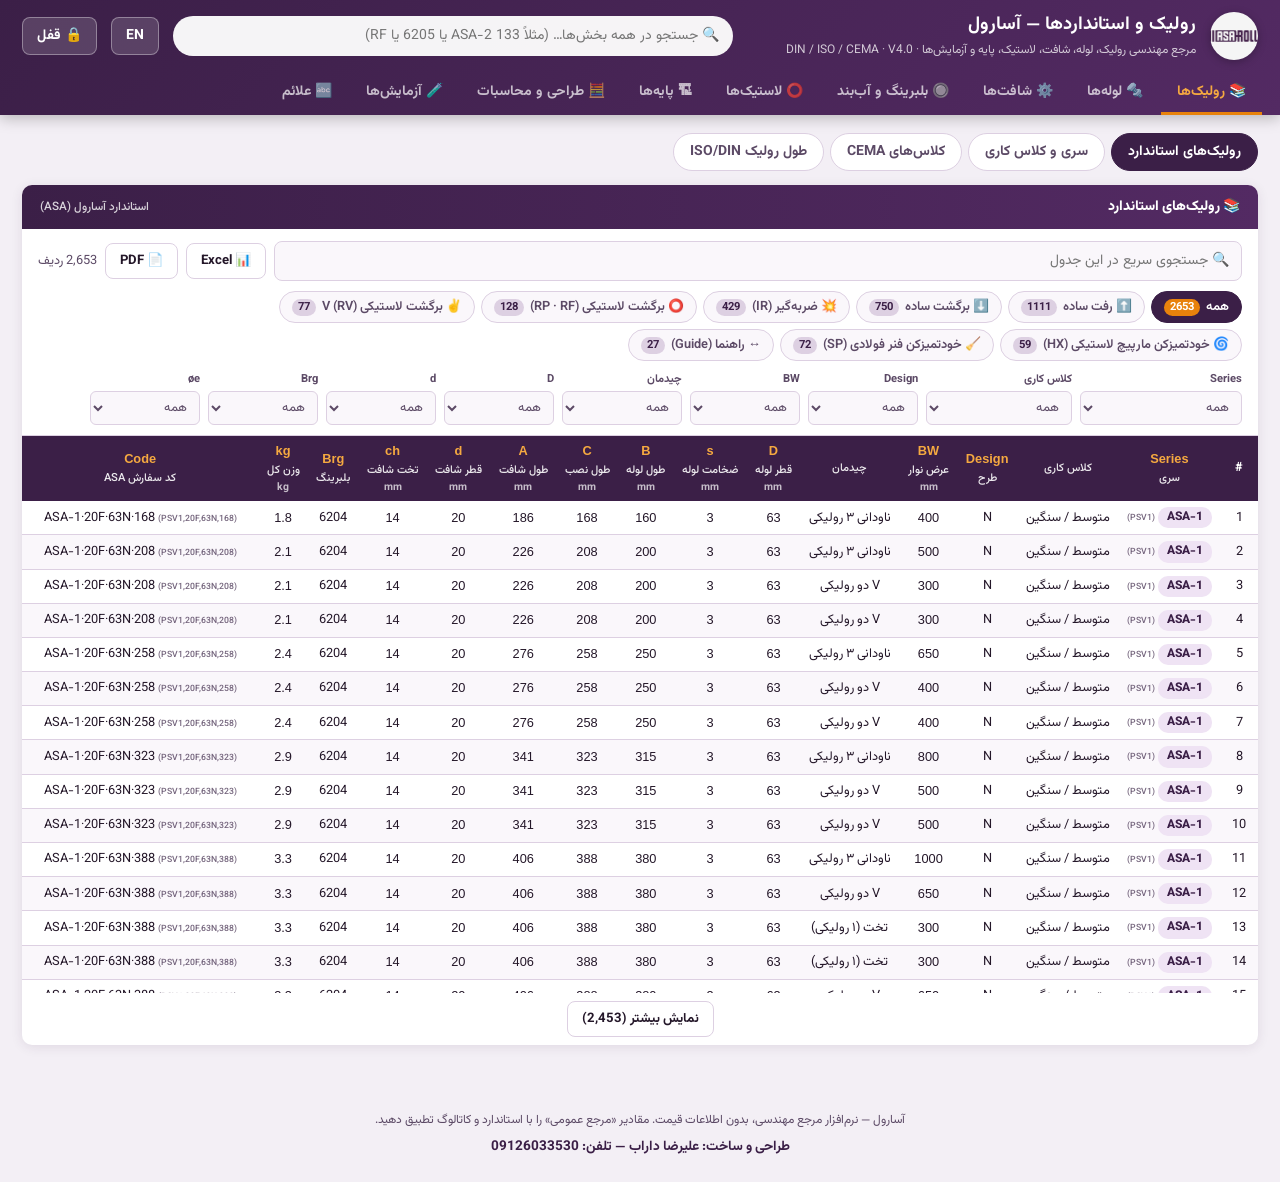
==== commit 2349a43f: "Rollers & Standards V4: complete belt conveyor design (DIN 22101 + CEMA check) New 'Complete conveyo" ====
--- a/roller-standards/app/index.html
+++ b/roller-standards/app/index.html
@@ -124,6 +124,14 @@
 }
 .calc>*{min-width:0}.form label{min-width:0}.form input,.form select{width:100%;min-width:0}.kpi{grid-template-columns:repeat(3,minmax(0,1fr))}.kpi b{overflow:hidden;text-overflow:ellipsis}
 .out{overflow-x:auto}
+
+details.fs{border:1.5px solid var(--bd);border-radius:10px;margin-bottom:10px;background:var(--s2)}details.fs>summary{cursor:pointer;padding:9px 14px;font-weight:800;color:var(--p)}details.fs .form{padding:4px 14px 14px}
+.kpi.k4{grid-template-columns:repeat(4,minmax(0,1fr))}@media(max-width:760px){.kpi.k4{grid-template-columns:repeat(2,minmax(0,1fr))}}
+.wz h4{margin-top:16px}.spec2 td:first-child{text-align:start;width:46%;color:var(--tx2);background:var(--s2);direction:inherit}.spec2 td:last-child{font-weight:700;color:var(--p)}
+.mini th.sub{background:var(--p2);text-align:start}
+.bars div{display:grid;grid-template-columns:minmax(120px,190px) 1fr minmax(120px,170px);gap:8px;align-items:center;margin:4px 0;font-size:.8rem}.bars i{display:block;height:10px;border-radius:5px;background:linear-gradient(90deg,var(--a),var(--a2))}.bars b{direction:ltr;text-align:end}
+.bom input{width:80px;padding:3px 5px;border:1px solid var(--bd);border-radius:5px;text-align:center}.bom tr.ed td{background:var(--wrb)}
+.out .seg{margin:14px 0 8px}
 </style>
 </head>
 <body>
@@ -453,7 +461,7 @@
   ['PS/G3',133,4,30,130,48,40,8,'M24','6206',3.6],['PS/G3',133,4,30,150,48,40,8,'M24','6206',4.1]
 ];
 
-/* ═══ داده دقیق کاتالوگ Rulmeca (Rollers, pp.67–194) — استخراج‌شده از PDF ═══
+/* ═══ داده دقیق کاتالوگ مرجع (Rollers, pp.67–194) — استخراج‌شده از PDF ═══
    CATALOG_N  row=[B, A, bwتخت, bwV, bwناودانی, وزن دوار, وزن کل, [ظرفیت بار در سرعت‌های sp]]
    CATALOG_NA row=[B, bwتخت, bwV, bwناودانی, وزن به ترتیب base] */
 const CATALOG_N=[{"ser":"PSV1","des":"N","D":63,"s":3.0,"d":20,"d1":null,"ch":14,"brg":"6204","e":4,"g":9,"sp":[0.5,1,1.25,1.5,1.75,2],"rows":[[160,186,0,0,400,1.3,1.8,[201,160,148,140,133,127]],[200,226,0,300,500,1.5,2.1,[201,160,148,140,133,127]],[250,276,0,400,650,1.7,2.4,[201,160,148,140,133,127]],[315,341,0,500,800,2,2.9,[201,160,148,140,133,127]],[380,406,300,650,1000,2.3,3.3,[201,160,148,140,133,127]],[465,491,0,800,1200,2.7,3.9,[201,160,148,140,133,127]],[500,526,400,0,0,2.9,4.1,[201,160,148,140,133,127]],[600,626,500,1000,0,3.3,4.8,[201,160,148,140,133,127]],[700,726,0,1200,0,3.8,5.5,[184,160,148,140,133,127]],[750,776,650,0,0,4,5.9,[172,160,148,140,133,127]],[950,976,800,0,0,4.9,7.3,[138,138,138,138,133,127]],[1150,1176,1000,0,0,5.8,8.7,[116,116,116,116,116,116]],[1400,1426,1200,0,0,6.9,10.4,[99,99,99,99,99,99]]]},{"ser":"PSV1","des":"N","D":89,"s":3.0,"d":20,"d1":null,"ch":14,"brg":"6204","e":4,"g":9,"sp":[0.5,1,1.5,2,2.5,3],"rows":[[160,186,0,0,400,1.7,2.2,[226,179,157,142,132,124]],[200,226,0,300,500,2,2.5,[226,179,157,142,132,124]],[250,276,0,400,650,2.3,3,[226,179,157,142,132,124]],[315,341,0,500,800,2.7,3.6,[226,179,157,142,132,124]],[380,406,300,650,1000,3.1,4.1,[226,179,157,142,132,124]],[465,491,0,800,1200,3.7,4.9,[226,179,157,142,132,124]],[500,526,400,0,0,3.9,5.2,[226,179,157,142,132,124]],[530,556,0,0,1400,4.1,5.5,[226,179,157,142,132,124]],[600,626,500,1000,0,4.6,6.1,[204,179,157,142,132,124]],[700,726,0,1200,0,5.2,7,[173,173,157,142,132,124]],[750,776,650,0,0,5.5,7.4,[161,161,157,142,132,124]],[800,826,0,1400,0,5.8,7.9,[150,150,150,142,132,124]],[950,976,800,0,0,6.8,9.2,[126,126,126,126,126,124]],[1150,1176,1000,0,0,8.1,11,[104,104,104,104,104,104]],[1400,1426,1200,0,0,9.7,13.2,[85,85,85,85,85,85]],[1600,1626,1400,0,0,11,15,[75,75,75,75,75,75]]]},{"ser":"PSV1","des":"N","D":108,"s":3.5,"d":20,"d1":null,"ch":14,"brg":"6204","e":4,"g":9,"sp":[1,1.5,2,2.5,3,3.5],"rows":[[160,186,0,0,400,2.3,2.7,[191,167,152,141,133,126]],[200,226,0,300,500,2.6,3.2,[191,167,152,141,133,126]],[250,276,0,400,650,3.1,3.8,[191,167,152,141,133,126]],[315,341,0,500,800,3.7,4.5,[191,167,152,141,133,126]],[380,406,300,650,1000,4.3,5.3,[191,167,152,141,133,126]],[465,491,0,800,1200,5,6.2,[191,167,152,141,133,126]],[500,526,400,0,0,5.3,6.6,[191,167,152,141,133,126]],[530,556,0,0,1400,5.6,7,[191,167,152,141,133,126]],[600,626,500,1000,0,6.2,7.8,[191,167,152,141,133,126]],[700,726,0,1200,0,7.1,8.9,[170,167,152,141,133,126]],[750,776,650,0,0,7.6,9.5,[158,158,152,141,133,126]],[800,826,0,1400,0,8.1,10.1,[147,147,147,141,133,126]],[950,976,800,0,0,9.4,11.8,[123,123,123,123,123,123]],[1150,1176,1000,0,0,11.2,14.1,[101,101,101,101,101,101]],[1400,1426,1200,0,0,13.5,17,[82,82,82,82,82,82]],[1600,1626,1400,0,0,15.3,19.3,[72,72,72,72,72,72]]]},{"ser":"PSV1","des":"N","D":133,"s":4.0,"d":20,"d1":null,"ch":14,"brg":"6204","e":4,"g":9,"sp":[1,1.5,2,2.5,3,4],"rows":[[200,226,0,0,500,3.6,4.1,[205,179,163,151,142,129]],[250,276,0,0,650,4.2,4.9,[205,179,163,151,142,129]],[315,341,0,500,800,5,5.9,[205,179,163,151,142,129]],[380,406,0,650,1000,5.9,6.9,[205,179,163,151,142,129]],[465,491,0,800,1200,6.9,8.1,[205,179,163,151,142,129]],[530,556,0,0,1400,7.8,9.1,[205,179,163,151,142,129]],[600,626,500,1000,1600,8.7,10.2,[200,179,163,151,142,129]],[700,726,0,1200,0,9.9,11.7,[169,169,163,151,142,129]],[750,776,650,0,0,10.6,12.5,[157,157,157,151,142,129]],[800,826,0,1400,0,11.2,13.2,[146,146,146,146,142,129]],[900,926,0,1600,0,12.5,14.8,[129,129,129,129,129,129]],[950,976,800,0,0,13.1,15.5,[122,122,122,122,122,122]],[1150,1176,1000,0,0,15.7,18.6,[99,99,99,99,99,99]],[1400,1426,1200,0,0,18.9,22.4,[81,81,81,81,81,81]],[1600,1626,1400,0,0,21.4,25.4,[71,71,71,71,71,71]],[1800,1826,1600,0,0,24,28.4,[63,63,63,63,63,63]]]},{"ser":"PSV2","des":"N","D":89,"s":3.0,"d":25,"d1":null,"ch":18,"brg":"6205","e":4,"g":12,"sp":[0.5,1,1.5,2,2.5,3],"rows":[[200,232,0,0,500,2.1,3,[346,274,240,218,202,190]],[250,282,0,0,650,2.4,3.5,[346,274,240,218,202,190]],[315,347,0,500,800,2.9,4.2,[346,274,240,218,202,190]],[380,412,0,650,1000,3.3,4.9,[346,274,240,218,202,190]],[465,497,0,800,1200,3.8,5.7,[346,274,240,218,202,190]],[530,562,0,0,1400,4.2,6.4,[346,274,240,218,202,190]],[600,632,500,1000,1600,4.7,7.1,[346,274,240,218,202,190]],[700,732,0,1200,0,5.3,8.1,[346,274,240,218,202,190]],[750,782,650,0,0,5.7,8.6,[346,274,240,218,202,190]],[800,832,0,1400,0,6,9.2,[346,274,240,218,202,190]],[900,932,0,1600,0,6.6,10.2,[336,274,240,218,202,190]],[950,982,800,0,0,6.9,10.7,[319,274,240,218,202,190]],[1150,1182,1000,0,0,8.2,12.7,[267,267,240,218,202,190]],[1400,1432,1200,0,0,9.8,15.3,[224,224,224,218,202,190]],[1600,1632,1400,0,0,11.1,17.4,[201,201,201,201,201,null]],[1800,1832,1600,0,0,12.4,19.4,[183,183,183,183,183,null]]]},{"ser":"PSV2","des":"N","D":108,"s":3.5,"d":25,"d1":null,"ch":18,"brg":"6205","e":4,"g":12,"sp":[1,1.5,2,2.5,3,3.5],"rows":[[200,232,0,0,500,2.7,3.6,[293,256,232,216,203,193]],[250,282,0,0,650,3.2,4.3,[293,256,232,216,203,193]],[315,347,0,500,800,3.8,5.1,[293,256,232,216,203,193]],[380,412,0,650,1000,4.4,6,[293,256,232,216,203,193]],[465,497,0,800,1200,5.1,7,[293,256,232,216,203,193]],[530,562,0,0,1400,5.7,7.9,[293,256,232,216,203,193]],[600,632,500,1000,1600,6.4,8.8,[293,256,232,216,203,193]],[700,732,0,1200,0,7.3,10.1,[293,256,232,216,203,193]],[750,782,650,0,0,7.7,10.7,[293,256,232,216,203,193]],[800,832,0,1400,0,8.2,11.4,[293,256,232,216,203,193]],[900,932,0,1600,0,9.1,12.6,[293,256,232,216,203,193]],[950,982,800,0,0,9.5,13.3,[293,256,232,216,203,193]],[1150,1182,1000,0,0,11.3,15.9,[249,249,232,216,203,193]],[1400,1432,1200,0,0,13.6,19.1,[205,205,205,205,203,193]],[1600,1632,1400,0,0,15.4,21.7,[180,180,180,180,180,180]],[1800,1832,1600,0,0,17.2,24.2,[161,161,161,161,161,null]]]},{"ser":"PSV2","des":"N","D":133,"s":4.0,"d":25,"d1":null,"ch":18,"brg":"6205","e":4,"g":12,"sp":[1,1.5,2,2.5,3,4],"rows":[[250,282,0,0,650,4.5,5.5,[314,274,249,231,217,198]],[315,347,0,0,800,5.3,6.5,[314,274,249,231,217,198]],[380,412,0,650,1000,6.1,7.6,[314,274,249,231,217,198]],[465,497,0,800,1200,7.2,9,[314,274,249,231,217,198]],[530,562,0,0,1400,8,10.1,[314,274,249,231,217,198]],[600,632,0,1000,1600,8.9,11.3,[314,274,249,231,217,198]],[670,702,0,0,1800,9.8,12.4,[314,274,249,231,217,198]],[700,732,0,1200,0,10.2,12.9,[314,274,249,231,217,198]],[750,782,650,0,0,10.9,13.8,[314,274,249,231,217,198]],[800,832,0,1400,0,11.5,14.6,[314,274,249,231,217,198]],[900,932,0,1600,0,12.8,16.2,[310,274,249,231,217,198]],[950,982,800,0,0,13.4,17.1,[293,274,249,231,217,198]],[1000,1032,0,1800,0,14,17.9,[278,274,249,231,217,198]],[1150,1182,1000,0,0,16,20.4,[240,240,240,231,217,198]],[1400,1432,1200,0,0,19.1,24.5,[197,197,197,197,197,197]],[1600,1632,1400,0,0,21.7,27.9,[172,172,172,172,172,172]],[1800,1832,1600,0,0,24.2,31.2,[153,153,153,153,153,null]],[2000,2032,1800,0,0,26.8,34.5,[138,138,138,138,138,null]]]},{"ser":"PSV2","des":"N","D":159,"s":4.5,"d":25,"d1":null,"ch":18,"brg":"6205","e":4,"g":12,"sp":[1,2,3,4,4.5,5],"rows":[[250,282,0,0,650,5.3,6.3,[333,264,231,210,202,195]],[315,347,0,0,800,6.3,7.6,[333,264,231,210,202,195]],[380,412,0,650,1000,7.3,8.8,[333,264,231,210,202,195]],[465,497,0,800,1200,8.6,10.5,[333,264,231,210,202,195]],[530,562,0,0,1400,9.6,11.7,[333,264,231,210,202,195]],[600,632,0,1000,1600,10.6,13.1,[333,264,231,210,202,195]],[670,702,0,0,1800,11.7,14.4,[333,264,231,210,202,195]],[700,732,0,1200,0,12.2,15,[333,264,231,210,202,195]],[750,782,650,0,0,12.9,15.9,[333,264,231,210,202,195]],[800,832,0,1400,0,13.7,16.9,[333,264,231,210,202,195]],[900,932,0,1600,0,15.2,18.8,[307,264,231,210,202,195]],[950,982,800,0,0,16,19.8,[290,264,231,210,202,195]],[1000,1032,0,1800,0,16.8,20.7,[275,264,231,210,202,195]],[1150,1182,1000,0,0,19.1,23.6,[237,237,231,210,202,195]],[1400,1432,1200,0,0,22.9,28.4,[193,193,193,193,193,193]],[1600,1632,1400,0,0,26,32.2,[169,169,169,169,169,169]],[1800,1832,1600,0,0,29,36,[150,150,150,150,150,null]],[2000,2032,1800,0,0,32.1,39.9,[134,134,134,134,134,null]]]},{"ser":"PSV3","des":"N","D":89,"s":3.0,"d":25,"d1":null,"ch":18,"brg":"6305","e":4,"g":12,"sp":[0.5,1,1.5,2,2.5,3],"rows":[[250,282,0,0,650,2.8,3.9,[509,404,353,321,298,280]],[315,347,0,0,800,3.2,4.5,[509,404,353,321,298,280]],[380,412,0,650,1000,3.6,5.2,[509,404,353,321,298,280]],[465,497,0,800,1200,4.2,6.1,[509,404,353,321,298,280]],[530,562,0,0,1400,4.6,6.7,[509,404,353,321,298,280]],[600,632,0,1000,1600,5,7.5,[493,404,353,321,298,280]],[700,732,0,1200,0,5.7,8.5,[420,404,353,321,298,280]],[750,782,650,0,0,6,9,[392,392,353,321,298,280]],[800,832,0,1400,0,6.3,9.5,[367,367,353,321,298,280]],[900,932,0,1600,0,7,10.5,[327,327,327,321,298,280]],[950,982,800,0,0,7.3,11.1,[310,310,310,310,298,280]],[1150,1182,1000,0,0,8.6,13.1,[259,259,259,259,259,259]],[1400,1432,1200,0,0,10.2,15.7,[218,218,218,218,218,218]],[1600,1632,1400,0,0,11.5,17.7,[194,194,194,194,194,194]],[1800,1832,1600,0,0,12.8,19.8,[177,177,177,177,177,177]]]},{"ser":"PSV3","des":"N","D":108,"s":3.5,"d":25,"d1":null,"ch":18,"brg":"6305","e":4,"g":12,"sp":[1,1.5,2,2.5,3,3.5],"rows":[[250,282,0,0,650,3.6,4.7,[431,376,342,317,299,284]],[315,347,0,0,800,4.2,5.5,[431,376,342,317,299,284]],[380,412,0,650,1000,4.8,6.4,[431,376,342,317,299,284]],[465,497,0,800,1200,5.5,7.5,[431,376,342,317,299,284]],[530,562,0,0,1400,6.1,8.3,[431,376,342,317,299,284]],[600,632,0,1000,1600,6.8,9.2,[431,376,342,317,299,284]],[700,732,0,1200,0,7.7,10.5,[404,376,342,317,299,284]],[750,782,650,0,0,8.1,11.1,[375,375,342,317,299,284]],[800,832,0,1400,0,8.6,11.8,[351,351,342,317,299,284]],[900,932,0,1600,0,9.5,13,[310,310,310,310,299,284]],[950,982,800,0,0,9.9,13.7,[294,294,294,294,294,284]],[1150,1182,1000,0,0,11.7,16.3,[242,242,242,242,242,242]],[1400,1432,1200,0,0,14,19.5,[199,199,199,199,199,199]],[1600,1632,1400,0,0,15.8,22.1,[175,175,175,175,175,175]],[1800,1832,1600,0,0,17.6,24.6,[157,157,157,157,157,null]]]},{"ser":"PSV3","des":"N","D":133,"s":4.0,"d":25,"d1":null,"ch":18,"brg":"6305","e":4,"g":12,"sp":[1,1.5,2,2.5,3,4],"rows":[[315,347,0,0,800,5.7,7,[462,403,366,340,320,291]],[380,412,0,0,1000,6.5,8.1,[462,403,366,340,320,291]],[465,497,0,800,1200,7.6,9.5,[462,403,366,340,320,291]],[530,562,0,0,1400,8.4,10.6,[462,403,366,340,320,291]],[600,632,0,1000,1600,9.3,11.7,[462,403,366,340,320,291]],[670,702,0,0,1800,10.2,12.9,[416,403,366,340,320,291]],[700,732,0,1200,0,10.6,13.4,[397,397,366,340,320,291]],[750,782,0,0,2000,11.2,14.2,[368,368,366,340,320,291]],[800,832,0,1400,0,11.9,15.1,[343,343,343,340,320,291]],[900,932,0,1600,0,13.1,16.7,[303,303,303,303,303,291]],[950,982,800,0,0,13.8,17.5,[286,286,286,286,286,286]],[1000,1032,0,1800,0,14.4,18.4,[271,271,271,271,271,271]],[1100,1132,0,2000,0,15.7,20,[245,245,245,245,245,245]],[1150,1182,1000,0,0,16.3,20.9,[234,234,234,234,234,234]],[1400,1432,1200,0,0,19.5,25,[192,192,192,192,192,192]],[1600,1632,1400,0,0,22.1,28.3,[167,167,167,167,167,167]],[1800,1832,1600,0,0,24.6,31.6,[149,149,149,149,149,149]],[2000,2032,1800,0,0,27.2,35,[134,134,134,134,134,null]]]},{"ser":"PSV3","des":"N","D":159,"s":4.5,"d":25,"d1":null,"ch":18,"brg":"6305","e":4,"g":12,"sp":[1,2,3,4,4.5,5],"rows":[[380,412,0,0,1000,7.8,9.4,[490,389,340,309,297,287]],[465,497,0,0,1200,9.1,11,[490,389,340,309,297,287]],[530,562,0,0,1400,10.1,12.3,[490,389,340,309,297,287]],[600,632,0,1000,1600,11.2,13.6,[467,389,340,309,297,287]],[670,702,0,0,1800,12.3,15,[413,389,340,309,297,287]],[700,732,0,1200,0,12.7,15.5,[393,389,340,309,297,287]],[750,782,0,0,2000,13.5,16.5,[365,365,340,309,297,287]],[800,832,0,1400,0,14.3,17.4,[340,340,340,309,297,287]],[900,932,0,1600,0,15.8,19.4,[300,300,300,300,297,287]],[1000,1032,0,1800,0,17.3,21.3,[268,268,268,268,268,268]],[1100,1132,0,2000,0,18.9,23.2,[242,242,242,242,242,242]],[1150,1182,1000,0,0,19.6,24.1,[231,231,231,231,231,231]],[1400,1432,1200,0,0,23.5,28.9,[188,188,188,188,188,188]],[1600,1632,1400,0,0,26.5,32.8,[164,164,164,164,164,164]],[1800,1832,1600,0,0,29.6,36.6,[146,146,146,146,146,146]],[2000,2032,1800,0,0,32.6,40.4,[131,131,131,131,131,null]],[2200,2232,2000,0,0,35.7,44.3,[119,119,119,119,119,null]]]},{"ser":"PSV4","des":"N","D":89,"s":3.0,"d":30,"d1":null,"ch":22,"brg":"6206","e":4,"g":12,"sp":[0.5,1,1.5,2,2.5,3],"rows":[[315,347,0,0,800,3.4,5.3,[480,381,333,302,281,264]],[380,412,0,0,1000,3.8,6.1,[480,381,333,302,281,264]],[465,497,0,800,1200,4.3,7.1,[480,381,333,302,281,264]],[530,562,0,0,1400,4.8,7.9,[480,381,333,302,281,264]],[600,632,0,1000,1600,5.2,8.7,[480,381,333,302,281,264]],[700,732,0,1200,0,5.9,9.9,[480,381,333,302,281,264]],[800,832,0,1400,0,6.5,11.1,[480,381,333,302,281,264]],[900,932,0,1600,0,7.1,12.3,[480,381,333,302,281,264]],[950,982,800,0,0,7.5,12.9,[480,381,333,302,281,264]],[1150,1182,1000,0,0,8.7,15.3,[480,381,333,302,281,264]],[1400,1432,1200,0,0,10.4,18.3,[480,381,333,302,281,264]],[1600,1632,1400,0,0,11.6,20.6,[337,337,333,302,281,264]],[1800,1832,1600,0,0,12.9,23,[233,233,233,233,233,233]]]},{"ser":"PSV4","des":"N","D":108,"s":3.5,"d":30,"d1":null,"ch":22,"brg":"6206","e":4,"g":12,"sp":[1,1.5,2,2.5,3,3.5],"rows":[[315,347,0,0,800,4.3,6.3,[406,355,323,299,282,268]],[380,412,0,0,1000,4.9,7.2,[406,355,323,299,282,268]],[465,497,0,800,1200,5.7,8.4,[406,355,323,299,282,268]],[530,562,0,0,1400,6.3,9.4,[406,355,323,299,282,268]],[600,632,0,1000,1600,6.9,10.4,[406,355,323,299,282,268]],[700,732,0,1200,0,7.8,11.9,[406,355,323,299,282,268]],[800,832,0,1400,0,8.7,13.3,[406,355,323,299,282,268]],[900,932,0,1600,0,9.6,14.8,[406,355,323,299,282,268]],[950,982,800,0,0,10.1,15.5,[406,355,323,299,282,268]],[1150,1182,1000,0,0,11.9,18.4,[406,355,323,299,282,268]],[1400,1432,1200,0,0,14.2,22.1,[406,355,323,299,282,268]],[1600,1632,1400,0,0,16,25,[402,355,323,299,282,268]],[1800,1832,1600,0,0,17.8,27.9,[366,355,323,299,282,268]]]},{"ser":"PSV4","des":"N","D":133,"s":4.0,"d":30,"d1":null,"ch":22,"brg":"6206","e":4,"g":12,"sp":[1,1.5,2,2.5,3,4],"rows":[[315,347,0,0,800,5.8,7.8,[436,381,346,321,302,274]],[380,412,0,0,1000,6.7,8.9,[436,381,346,321,302,274]],[465,497,0,800,1200,7.8,10.5,[436,381,346,321,302,274]],[530,562,0,0,1400,8.6,11.7,[436,381,346,321,302,274]],[600,632,0,1000,1600,9.5,13,[436,381,346,321,302,274]],[670,702,0,0,1800,10.4,14.2,[436,381,346,321,302,274]],[700,732,0,1200,0,10.8,14.8,[436,381,346,321,302,274]],[750,782,0,0,2000,11.4,15.7,[436,381,346,321,302,274]],[800,832,0,1400,0,12,16.6,[436,381,346,321,302,274]],[900,932,0,1600,0,13.3,18.5,[436,381,346,321,302,274]],[950,982,800,0,0,14,19.4,[436,381,346,321,302,274]],[1000,1032,0,1800,0,14.6,20.3,[436,381,346,321,302,274]],[1100,1132,0,2000,0,15.9,22.1,[436,381,346,321,302,274]],[1150,1182,1000,0,0,16.5,23,[436,381,346,321,302,274]],[1400,1432,1200,0,0,19.7,27.6,[412,381,346,321,302,274]],[1600,1632,1400,0,0,22.3,31.3,[363,363,346,321,302,274]],[1800,1832,1600,0,0,24.8,34.9,[324,324,324,321,302,274]],[2000,2032,1800,0,0,27.4,38.6,[294,294,294,294,294,null]],[2200,2232,2000,0,0,29.9,42.2,[270,270,270,270,270,null]]]},{"ser":"PSV4","des":"N","D":159,"s":4.5,"d":30,"d1":null,"ch":22,"brg":"6206","e":4,"g":12,"sp":[1,2,3,4,4.5,5],"rows":[[315,347,0,0,800,7,8.9,[462,367,321,291,280,270]],[380,412,0,0,1000,8,10.3,[462,367,321,291,280,270]],[465,497,0,800,1200,9.3,12.1,[462,367,321,291,280,270]],[530,562,0,0,1400,10.3,13.4,[462,367,321,291,280,270]],[600,632,0,1000,1600,11.4,14.9,[462,367,321,291,280,270]],[670,702,0,0,1800,12.5,16.3,[462,367,321,291,280,270]],[700,732,0,1200,0,12.9,17,[462,367,321,291,280,270]],[750,782,0,0,2000,13.7,18,[462,367,321,291,280,270]],[800,832,0,1400,0,14.5,19.1,[462,367,321,291,280,270]],[900,932,0,1600,0,16,21.1,[462,367,321,291,280,270]],[950,982,800,0,0,16.8,22.2,[462,367,321,291,280,270]],[1000,1032,0,1800,0,17.5,23.2,[462,367,321,291,280,270]],[1100,1132,0,2000,0,19.1,25.3,[462,367,321,291,280,270]],[1150,1182,1000,0,0,19.8,26.4,[462,367,321,291,280,270]],[1400,1432,1200,0,0,23.7,31.6,[398,367,321,291,280,270]],[1600,1632,1400,0,0,26.7,35.7,[348,348,321,291,280,270]],[1800,1832,1600,0,0,29.8,39.9,[310,310,310,291,280,270]],[2000,2032,1800,0,0,32.9,44.1,[279,279,279,279,279,null]],[2200,2232,2000,0,0,35.9,48.2,[254,254,254,254,254,null]]]},{"ser":"PSV5","des":"N","D":89,"s":3.0,"d":30,"d1":null,"ch":22,"brg":"6306","e":4,"g":12,"sp":[1,1.5,2,2.5,3,3.5],"rows":[[315,347,0,0,800,6.5,8.4,[549,479,435,404,380,361]],[380,412,0,0,1000,7.3,9.6,[549,479,435,404,380,361]],[465,497,0,800,1200,8.4,11.1,[549,479,435,404,380,361]],[530,562,0,0,1400,9.2,12.3,[549,479,435,404,380,361]],[600,632,0,1000,1600,10.1,13.6,[549,479,435,404,380,361]],[670,702,0,0,1800,11,14.9,[549,479,435,404,380,361]],[700,732,0,1200,0,11.4,15.5,[549,479,435,404,380,361]],[750,782,0,0,2000,12,16.3,[549,479,435,404,380,361]],[800,832,0,1400,0,12.7,17.2,[549,479,435,404,380,361]],[900,932,0,1600,0,13.9,19.1,[549,479,435,404,380,361]],[950,982,800,0,0,14.6,20,[549,479,435,404,380,361]],[1000,1032,0,1800,0,15.2,20.9,[549,479,435,404,380,361]],[1100,1132,0,2000,0,16.5,22.7,[549,479,435,404,380,361]],[1150,1182,1000,0,0,17.1,23.6,[549,479,435,404,380,361]],[1400,1432,1200,0,0,20.3,28.2,[512,479,435,404,380,361]],[1600,1632,1400,0,0,22.9,31.9,[337,479,435,404,380,361]],[1800,1832,1600,0,0,25.4,35.5,[233,233,233,233,233,null]],[2000,2032,1800,0,0,28,39.2,[168,168,168,168,null,null]],[2200,2232,2000,0,0,30.5,42.8,[125,125,125,null,null,null]]]},{"ser":"PSV5","des":"N","D":108,"s":3.5,"d":30,"d1":null,"ch":22,"brg":"6306","e":4,"g":12,"sp":[1,2,2.5,3,3.5,4],"rows":[[315,347,0,0,800,6.5,8.4,[585,465,431,406,385,369]],[380,412,0,0,1000,7.3,9.6,[585,465,431,406,385,369]],[465,497,0,800,1200,8.4,11.1,[585,465,431,406,385,369]],[530,562,0,0,1400,9.2,12.3,[585,465,431,406,385,369]],[600,632,0,1000,1600,10.1,13.6,[585,465,431,406,385,369]],[670,702,0,0,1800,11,14.9,[585,465,431,406,385,369]],[700,732,0,1200,0,11.4,15.4,[585,465,431,406,385,369]],[750,782,0,0,2000,12,16.3,[585,465,431,406,385,369]],[800,832,0,1400,0,12.7,17.2,[585,465,431,406,385,369]],[900,932,0,1600,0,13.9,19.1,[585,465,431,406,385,369]],[950,982,800,0,0,14.6,20,[585,465,431,406,385,369]],[1000,1032,0,1800,0,15.2,20.9,[585,465,431,406,385,369]],[1100,1132,0,2000,0,16.5,22.7,[552,465,431,406,385,369]],[1150,1182,1000,0,0,17.1,23.6,[529,465,431,406,385,369]],[1400,1432,1200,0,0,20.3,28.2,[442,442,431,406,385,369]],[1600,1632,1400,0,0,22.9,31.9,[393,393,393,393,385,369]],[1800,1832,1600,0,0,25.4,35.5,[356,356,356,356,356,null]],[2000,2032,1800,0,0,28,39.2,[327,327,327,327,null,null]],[2200,2232,2000,0,0,30.5,42.8,[295,295,295,null,null,null]]]},{"ser":"PSV5","des":"N","D":133,"s":4.0,"d":30,"d1":null,"ch":22,"brg":"6306","e":4,"g":12,"sp":[1,2,3,4,4.5,5],"rows":[[315,347,0,0,800,6.4,8.3,[627,498,435,395,380,367]],[380,412,0,0,1000,7.2,9.5,[627,498,435,395,380,367]],[465,497,0,800,1200,8.3,11.1,[627,498,435,395,380,367]],[530,562,0,0,1400,9.2,12.3,[627,498,435,395,380,367]],[600,632,0,1000,1600,10.1,13.5,[627,498,435,395,380,367]],[670,702,0,0,1800,10.9,14.8,[627,498,435,395,380,367]],[700,732,0,1200,0,11.3,15.4,[627,498,435,395,380,367]],[750,782,0,0,2000,12,16.3,[627,498,435,395,380,367]],[800,832,0,1400,0,12.6,17.2,[627,498,435,395,380,367]],[900,932,0,1600,0,13.9,19,[627,498,435,395,380,367]],[950,982,800,0,0,14.5,19.9,[608,498,435,395,380,367]],[1000,1032,0,1800,0,15.2,20.8,[577,498,435,395,380,367]],[1100,1132,0,2000,0,16.4,22.7,[524,498,435,395,380,367]],[1150,1182,1000,0,0,17.1,23.6,[501,498,435,395,380,367]],[1400,1432,1200,0,0,20.3,28.2,[412,412,412,395,380,367]],[1600,1632,1400,0,0,22.8,31.8,[363,363,363,363,363,363]],[1800,1832,1600,0,0,25.4,35.5,[324,324,324,324,324,null]],[2000,2032,1800,0,0,27.9,39.1,[294,294,294,294,294,null]],[2200,2232,2000,0,0,30.5,42.8,[270,270,270,270,270,null]]]},{"ser":"PSV5","des":"N","D":159,"s":4.5,"d":30,"d1":null,"ch":22,"brg":"6306","e":4,"g":12,"sp":[1,2,3,4,5,6],"rows":[[380,412,0,0,1000,8.6,10.9,[666,528,462,419,389,366]],[465,497,0,0,1200,9.9,12.6,[666,528,462,419,389,366]],[530,562,0,0,1400,10.9,14,[666,528,462,419,389,366]],[600,632,0,1000,1600,12,15.4,[666,528,462,419,389,366]],[670,702,0,0,1800,13,16.9,[666,528,462,419,389,366]],[700,732,0,1200,0,13.5,17.5,[666,528,462,419,389,366]],[750,782,0,0,2000,14.3,18.6,[666,528,462,419,389,366]],[800,832,0,1400,2200,15,19.6,[666,528,462,419,389,366]],[900,932,0,1600,0,16.6,21.7,[630,528,462,419,389,366]],[1000,1032,0,1800,0,18.1,23.8,[564,528,462,419,389,366]],[1100,1132,0,2000,0,19.6,25.9,[511,511,462,419,389,366]],[1150,1182,1000,0,0,20.4,26.9,[488,488,462,419,389,366]],[1250,1282,0,2200,0,21.9,29,[449,449,449,419,389,366]],[1400,1432,1200,0,0,24.2,32.1,[400,400,400,400,389,366]],[1600,1632,1400,0,0,27.3,36.3,[350,350,350,350,350,350]],[1800,1832,1600,0,0,30.4,40.5,[311,311,311,311,311,null]],[2000,2032,1800,0,0,33.4,44.6,[281,281,281,281,281,null]],[2200,2232,2000,0,0,36.5,48.8,[256,256,256,256,null,null]],[2500,2532,2200,0,0,41.1,55.1,[227,227,227,227,null,null]]]},{"ser":"PSV7","des":"N","D":108,"s":4.0,"d":40,"d1":null,"ch":32,"brg":"6308","e":4,"g":12,"sp":[1,1.5,2,2.5,3,4],"rows":[[380,412,0,0,1000,7.6,11.6,[853,746,677,629,592,538]],[465,497,0,0,1200,8.3,13.2,[853,746,677,629,592,538]],[530,562,0,0,1400,8.9,14.5,[853,746,677,629,592,538]],[600,632,0,1000,1600,9.6,15.8,[853,746,677,629,592,538]],[670,702,0,0,1800,10.2,17.1,[853,746,677,629,592,538]],[700,732,0,1200,0,10.5,17.6,[853,746,677,629,592,538]],[750,782,0,0,2000,10.9,18.6,[853,746,677,629,592,538]],[800,832,0,1400,2200,11.4,19.5,[853,746,677,629,592,538]],[900,932,0,1600,0,12.3,21.4,[853,746,677,629,592,538]],[1000,1032,0,1800,0,13.4,23.4,[853,746,677,629,592,538]],[1100,1132,0,2000,0,14.1,25.1,[853,746,677,629,592,538]],[1150,1182,1000,0,0,14.5,26.1,[853,746,677,629,592,538]],[1250,1282,0,2200,0,15.4,28,[853,746,677,629,592,538]],[1400,1432,1200,0,0,16.7,30.8,[853,746,677,629,592,538]],[1600,1632,1400,0,0,18.5,34.5,[727,727,677,629,592,538]],[1800,1832,1600,0,0,20.3,38.3,[501,501,501,501,501,501]],[2000,2032,1800,0,0,22.1,42,[360,360,360,360,360,360]],[2200,2232,2000,0,0,23.9,45.8,[267,267,267,267,267,267]],[2500,2532,2200,0,0,26.6,51.4,[180,180,180,180,180,180]]]},{"ser":"PSV7","des":"N","D":133,"s":4.0,"d":40,"d1":null,"ch":32,"brg":"6308","e":4,"g":12,"sp":[1,2,3,4,4.5,5],"rows":[[380,412,0,0,1000,9.3,13.3,[915,726,634,576,554,535]],[465,497,0,0,1200,10.4,15.2,[915,726,634,576,554,535]],[530,562,0,0,1400,11.2,16.7,[915,726,634,576,554,535]],[600,632,0,1000,1600,12.1,18.3,[915,726,634,576,554,535]],[670,702,0,0,1800,13,19.9,[915,726,634,576,554,535]],[700,732,0,1200,0,13.4,20.5,[915,726,634,576,554,535]],[750,782,0,0,2000,14,21.7,[915,726,634,576,554,535]],[800,832,0,1400,2200,14.6,22.8,[915,726,634,576,554,535]],[900,932,0,1600,0,15.9,25.1,[915,726,634,576,554,535]],[1000,1032,0,1800,0,17.2,27.3,[915,726,634,576,554,535]],[1100,1132,0,2000,0,18.5,29.6,[915,726,634,576,554,535]],[1150,1182,1000,0,0,19.1,30.7,[915,726,634,576,554,535]],[1250,1282,0,2200,0,20.4,33,[915,726,634,576,554,535]],[1400,1432,1200,0,0,22.3,36.3,[915,726,634,576,554,535]],[1600,1632,1400,0,0,24.9,40.9,[915,726,634,576,554,535]],[1800,1832,1600,0,0,27.4,45.4,[915,726,634,576,554,535]],[2000,2032,1800,0,0,30,49.9,[774,726,634,576,554,535]],[2200,2232,2000,0,0,32.5,54.4,[575,575,575,575,554,null]],[2500,2532,2200,0,0,36.4,61.2,[386,386,386,386,386,null]]]},{"ser":"PSV7","des":"N","D":159,"s":4.5,"d":40,"d1":null,"ch":32,"brg":"6308","e":4,"g":12,"sp":[1,2,3,4,5,6],"rows":[[380,412,0,0,1000,10.6,14.7,[971,771,673,612,568,534]],[465,497,0,0,1200,11.9,16.8,[971,771,673,612,568,534]],[530,562,0,0,1400,12.9,18.4,[971,771,673,612,568,534]],[600,632,0,1000,1600,14,20.2,[971,771,673,612,568,534]],[670,702,0,0,1800,15.1,22,[971,771,673,612,568,534]],[700,732,0,1200,0,15.5,22.7,[971,771,673,612,568,534]],[750,782,0,0,2000,16.3,24,[971,771,673,612,568,534]],[800,832,0,1400,2200,17.1,25.2,[971,771,673,612,568,534]],[900,932,0,1600,0,18.6,27.7,[971,771,673,612,568,534]],[1000,1032,0,1800,0,20.1,30.3,[971,771,673,612,568,534]],[1100,1132,0,2000,0,21.7,32.8,[971,771,673,612,568,534]],[1150,1182,1000,0,0,22.4,34,[971,771,673,612,568,534]],[1250,1282,0,2200,0,24,36.6,[971,771,673,612,568,534]],[1400,1432,1200,0,0,26.3,40.3,[971,771,673,612,568,534]],[1600,1632,1400,0,0,29.4,45.4,[971,771,673,612,568,534]],[1800,1832,1600,0,0,32.4,50.4,[898,771,673,612,568,null]],[2000,2032,1800,0,0,35.5,55.4,[819,771,673,612,568,null]],[2200,2232,2000,0,0,38.6,60.5,[755,755,673,612,null,null]],[2500,2532,2200,0,0,43.2,68,[670,670,670,612,null,null]]]},{"ser":"PSV7","des":"N","D":194,"s":6.3,"d":40,"d1":null,"ch":32,"brg":"6308","e":4,"g":12,"sp":[2,3,4,5,6,7],"rows":[[600,632,0,0,1600,23.2,29.4,[823,719,654,607,571,542]],[670,702,0,0,1800,25.2,32.1,[823,719,654,607,571,542]],[750,782,0,0,2000,27.6,35.2,[823,719,654,607,571,542]],[800,832,0,0,2200,29,37.2,[823,719,654,607,571,542]],[900,932,0,1600,2400,31.9,41.1,[823,719,654,607,571,542]],[950,982,0,0,2600,33.4,43,[823,719,654,607,571,542]],[1000,1032,0,1800,0,34.9,45,[823,719,654,607,571,542]],[1050,1082,0,0,2800,36.3,46.9,[823,719,654,607,571,542]],[1100,1132,0,2000,0,37.8,48.9,[823,719,654,607,571,542]],[1120,1152,0,0,3000,38.4,49.6,[823,719,654,607,571,542]],[1250,1282,0,2200,0,42.1,54.7,[823,719,654,607,571,542]],[1400,1432,0,2400,0,46.5,60.6,[823,719,654,607,571,null]],[1600,1632,0,2800,0,52.3,68.3,[823,719,654,607,571,null]],[1700,1732,0,3000,0,55.3,72.2,[823,719,654,607,571,null]],[1800,1832,1600,0,0,58.2,76.1,[817,719,654,607,571,null]],[2000,2032,1800,0,0,64,83.9,[736,719,654,607,571,null]],[2200,2232,2000,0,0,69.8,91.7,[671,671,654,607,null,null]],[2500,2532,2200,0,0,78.6,103.4,[593,593,593,593,null,null]],[2800,2832,2400,0,0,87.3,115.1,[532,532,532,532,null,null]],[3000,3032,2600,0,0,93.2,122.9,[498,498,498,498,null,null]]]},{"ser":"PL2","des":"V","D":90,"s":4.3,"d":20,"d1":35,"ch":30,"brg":"6204","e":4,"g":10,"sp":[1,1.25,1.5,1.75,2,2.5],"rows":[[160,188,0,0,400,0.7,1.2,[97,88,80,75,70,63]],[200,228,0,0,500,0.8,1.3,[97,88,80,75,70,63]],[250,278,0,400,650,0.8,1.5,[97,88,80,75,70,63]],[315,343,0,500,800,1,1.8,[97,88,80,75,70,63]],[380,408,0,650,1000,1.1,2.1,[97,88,80,75,70,63]],[465,493,0,800,1200,1.2,2.4,[97,88,80,75,70,63]],[500,528,400,0,0,1.3,2.6,[97,88,80,75,70,63]],[600,628,500,1000,0,1.5,3,[97,88,80,75,70,63]],[700,728,0,1200,0,1.6,3.4,[97,88,80,75,70,63]],[750,778,650,0,0,1.7,3.6,[97,88,80,75,70,63]],[950,978,800,0,0,2.1,4.5,[50,50,50,50,50,50]],[1150,1178,1000,0,0,2.4,5.3,[28,28,28,28,28,28]],[1400,1428,1200,0,0,2.8,6.3,[16,16,16,16,16,16]]]},{"ser":"PL3","des":"V","D":90,"s":4.3,"d":20,"d1":20,"ch":14,"brg":"6204","e":4,"g":10,"sp":[1,1.25,1.5,1.75,2,2.5],"rows":[[160,188,0,0,400,0.7,1.2,[97,88,80,75,70,63]],[200,228,0,0,500,0.8,1.3,[97,88,80,75,70,63]],[250,278,0,400,650,0.8,1.5,[97,88,80,75,70,63]],[315,343,0,500,800,1,1.8,[97,88,80,75,70,63]],[380,408,0,650,1000,1.1,2.1,[97,88,80,75,70,63]],[465,493,0,800,1200,1.2,2.4,[97,88,80,75,70,63]],[500,528,400,0,0,1.3,2.6,[97,88,80,75,70,63]],[600,628,500,1000,0,1.5,3,[97,88,80,75,70,63]],[700,728,0,1200,0,1.6,3.4,[97,88,80,75,70,63]],[750,778,650,0,0,1.7,3.6,[97,88,80,75,70,63]],[950,978,800,0,0,2.1,4.5,[50,50,50,50,50,50]],[1150,1178,1000,0,0,2.4,5.3,[28,28,28,28,28,28]],[1400,1428,1200,0,0,2.8,6.3,[16,16,16,16,16,16]]]},{"ser":"PL4","des":"V","D":90,"s":4.3,"d":20,"d1":20,"ch":14,"brg":"6204","e":4,"g":10,"sp":[1,1.25,1.5,1.75,2,2.5],"rows":[[160,188,0,0,400,0.7,1.2,[97,88,80,75,70,63]],[200,228,0,0,500,0.8,1.3,[97,88,80,75,70,63]],[250,278,0,400,650,0.8,1.5,[97,88,80,75,70,63]],[315,343,0,500,800,1,1.8,[97,88,80,75,70,63]],[380,408,0,650,1000,1.1,2.1,[97,88,80,75,70,63]],[465,493,0,800,1200,1.2,2.4,[97,88,80,75,70,63]],[500,528,400,0,0,1.3,2.6,[97,88,80,75,70,63]],[600,628,500,1000,0,1.5,3,[97,88,80,75,70,63]],[700,728,0,1200,0,1.6,3.4,[97,88,80,75,70,63]],[750,778,650,0,0,1.7,3.6,[97,88,80,75,70,63]],[950,978,800,0,0,2.1,4.5,[50,50,50,50,50,50]],[1150,1178,1000,0,0,2.4,5.3,[28,28,28,28,28,28]],[1400,1428,1200,0,0,2.8,6.3,[16,16,16,16,16,16]]]},{"ser":"PL2","des":"V","D":110,"s":5.3,"d":20,"d1":35,"ch":30,"brg":"6204","e":4,"g":10,"sp":[1,1.25,1.5,2,2.5,3],"rows":[[160,188,0,0,400,1.2,1.6,[107,96,88,77,69,64]],[200,228,0,0,500,1.3,1.8,[107,96,88,77,69,64]],[250,278,0,400,650,1.4,2.1,[107,96,88,77,69,64]],[315,343,0,500,800,1.5,2.4,[107,96,88,77,69,64]],[380,408,0,650,1000,1.7,2.7,[107,96,88,77,69,64]],[465,493,0,800,1200,1.9,3.1,[107,96,88,77,69,64]],[500,528,400,0,0,2,3.3,[107,96,88,77,69,64]],[600,628,500,1000,0,2.2,3.8,[107,96,88,77,69,64]],[700,728,0,1200,0,2.5,4.3,[107,96,88,77,69,64]],[750,778,650,0,0,2.6,4.5,[107,96,88,77,69,64]],[950,978,800,0,0,3.1,5.5,[107,96,88,77,69,64]],[1150,1178,1000,0,0,3.6,6.5,[62,62,62,62,62,62]],[1400,1428,1200,0,0,4.2,7.7,[35,35,35,35,35,35]]]},{"ser":"PL3","des":"V","D":110,"s":5.3,"d":20,"d1":20,"ch":14,"brg":"6204","e":4,"g":10,"sp":[1,1.25,1.5,2,2.5,3],"rows":[[160,188,0,0,400,1.2,1.6,[107,96,88,77,69,64]],[200,228,0,0,500,1.3,1.8,[107,96,88,77,69,64]],[250,278,0,400,650,1.4,2.1,[107,96,88,77,69,64]],[315,343,0,500,800,1.5,2.4,[107,96,88,77,69,64]],[380,408,0,650,1000,1.7,2.7,[107,96,88,77,69,64]],[465,493,0,800,1200,1.9,3.1,[107,96,88,77,69,64]],[500,528,400,0,0,2,3.3,[107,96,88,77,69,64]],[600,628,500,1000,0,2.2,3.8,[107,96,88,77,69,64]],[700,728,0,1200,0,2.5,4.3,[107,96,88,77,69,64]],[750,778,650,0,0,2.6,4.5,[107,96,88,77,69,64]],[950,978,800,0,0,3.1,5.5,[107,96,88,77,69,64]],[1150,1178,1000,0,0,3.6,6.5,[62,62,62,62,62,62]],[1400,1428,1200,0,0,4.2,7.7,[35,35,35,35,35,35]]]},{"ser":"PL4","des":"V","D":110,"s":5.3,"d":20,"d1":20,"ch":14,"brg":"6204","e":4,"g":10,"sp":[1,1.25,1.5,2,2.5,3],"rows":[[160,188,0,0,400,1.2,1.6,[107,96,88,77,69,64]],[200,228,0,0,500,1.3,1.8,[107,96,88,77,69,64]],[250,278,0,400,650,1.4,2.1,[107,96,88,77,69,64]],[315,343,0,500,800,1.5,2.4,[107,96,88,77,69,64]],[380,408,0,650,1000,1.7,2.7,[107,96,88,77,69,64]],[465,493,0,800,1200,1.9,3.1,[107,96,88,77,69,64]],[500,528,400,0,0,2,3.3,[107,96,88,77,69,64]],[600,628,500,1000,0,2.2,3.8,[107,96,88,77,69,64]],[700,728,0,1200,0,2.5,4.3,[107,96,88,77,69,64]],[750,778,650,0,0,2.6,4.5,[107,96,88,77,69,64]],[950,978,800,0,0,3.1,5.5,[107,96,88,77,69,64]],[1150,1178,1000,0,0,3.6,6.5,[62,62,62,62,62,62]],[1400,1428,1200,0,0,4.2,7.7,[35,35,35,35,35,35]]]},{"ser":"PL2","des":"V","D":140,"s":8.5,"d":20,"d1":35,"ch":30,"brg":"6204","e":4,"g":10,"sp":[1,1.5,2,2.5,3,4],"rows":[[160,188,0,0,400,2.3,2.8,[120,99,78,76,71,62]],[200,228,0,0,500,2.5,3.1,[120,99,78,76,71,62]],[250,278,0,400,650,2.8,3.4,[120,99,78,76,71,62]],[315,343,0,500,800,3.1,3.9,[120,99,78,76,71,62]],[380,408,0,650,1000,3.4,4.4,[120,99,78,76,71,62]],[465,493,0,800,1200,3.8,5,[120,99,78,76,71,62]],[500,528,400,0,0,4,5.3,[120,99,78,76,71,62]],[530,558,0,0,1400,4.1,5.5,[120,99,78,76,71,62]],[600,628,500,1000,0,4.5,6,[120,99,78,76,71,62]],[700,728,0,1200,0,5,6.8,[120,99,78,76,71,62]],[750,778,650,0,0,5.2,7.1,[120,99,78,76,71,62]],[800,828,0,1400,0,5.5,7.5,[120,99,78,76,71,62]],[950,978,800,0,0,6.2,8.6,[120,99,78,76,71,62]],[1150,1178,1000,0,0,7.2,10.1,[120,99,78,76,71,62]],[1400,1428,1200,0,0,8.4,11.9,[107,99,78,76,71,62]]]},{"ser":"PL3","des":"V","D":140,"s":8.5,"d":20,"d1":20,"ch":14,"brg":"6204","e":4,"g":10,"sp":[1,1.5,2,2.5,3,4],"rows":[[160,188,0,0,400,2.3,2.8,[120,99,78,76,71,62]],[200,228,0,0,500,2.5,3.1,[120,99,78,76,71,62]],[250,278,0,400,650,2.8,3.4,[120,99,78,76,71,62]],[315,343,0,500,800,3.1,3.9,[120,99,78,76,71,62]],[380,408,0,650,1000,3.4,4.4,[120,99,78,76,71,62]],[465,493,0,800,1200,3.8,5,[120,99,78,76,71,62]],[500,528,400,0,0,4,5.3,[120,99,78,76,71,62]],[530,558,0,0,1400,4.1,5.5,[120,99,78,76,71,62]],[600,628,500,1000,0,4.5,6,[120,99,78,76,71,62]],[700,728,0,1200,0,5,6.8,[120,99,78,76,71,62]],[750,778,650,0,0,5.2,7.1,[120,99,78,76,71,62]],[800,828,0,1400,0,5.5,7.5,[120,99,78,76,71,62]],[950,978,800,0,0,6.2,8.6,[120,99,78,76,71,62]],[1150,1178,1000,0,0,7.2,10.1,[120,99,78,76,71,62]],[1400,1428,1200,0,0,8.4,11.9,[107,99,78,76,71,62]]]},{"ser":"PL4","des":"V","D":140,"s":8.5,"d":20,"d1":20,"ch":14,"brg":"6204","e":4,"g":10,"sp":[1,1.5,2,2.5,3,4],"rows":[[160,188,0,0,400,2.3,2.8,[120,99,78,76,71,62]],[200,228,0,0,500,2.5,3.1,[120,99,78,76,71,62]],[250,278,0,400,650,2.8,3.4,[120,99,78,76,71,62]],[315,343,0,500,800,3.1,3.9,[120,99,78,76,71,62]],[380,408,0,650,1000,3.4,4.4,[120,99,78,76,71,62]],[465,493,0,800,1200,3.8,5,[120,99,78,76,71,62]],[500,528,400,0,0,4,5.3,[120,99,78,76,71,62]],[530,558,0,0,1400,4.1,5.5,[120,99,78,76,71,62]],[600,628,500,1000,0,4.5,6,[120,99,78,76,71,62]],[700,728,0,1200,0,5,6.8,[120,99,78,76,71,62]],[750,778,650,0,0,5.2,7.1,[120,99,78,76,71,62]],[800,828,0,1400,0,5.5,7.5,[120,99,78,76,71,62]],[950,978,800,0,0,6.2,8.6,[120,99,78,76,71,62]],[1150,1178,1000,0,0,7.2,10.1,[120,99,78,76,71,62]],[1400,1428,1200,0,0,8.4,11.9,[107,99,78,76,71,62]]]},{"ser":"PLF1","des":"N","D":89,"s":3.0,"d":20,"d1":35,"ch":30,"brg":"6204","e":4,"g":10,"sp":[1,1.25,1.5,1.75,2,2.5],"rows":[[160,188,0,0,400,2.3,2.8,[129,116,107,99,93,84]],[200,228,0,0,500,2.5,3.1,[129,116,107,99,93,84]],[250,278,0,400,650,2.8,3.4,[129,116,107,99,93,84]],[315,343,0,500,800,3.1,3.9,[129,116,107,99,93,84]],[380,408,0,650,1000,3.4,4.4,[129,116,107,99,93,84]],[465,493,0,800,1200,3.8,5,[129,116,107,99,93,84]],[500,528,400,0,0,4,5.3,[129,116,107,99,93,84]],[530,558,0,0,1400,4.1,5.5,[129,116,107,99,93,84]],[600,628,500,1000,0,4.5,6,[129,116,107,99,93,84]],[700,728,0,1200,0,5,6.8,[129,116,107,99,93,84]],[750,778,650,0,0,5.2,7.1,[129,116,107,99,93,84]],[800,828,0,1400,0,5.5,7.5,[129,116,107,99,93,84]],[950,978,800,0,0,6.2,8.6,[129,116,107,99,93,84]],[1150,1178,1000,0,0,7.2,10.1,[117,116,107,99,93,84]],[1400,1428,1200,0,0,8.4,11.9,[96,96,96,96,93,84]]]},{"ser":"PLF5","des":"N","D":89,"s":3.0,"d":20,"d1":20,"ch":14,"brg":"6204","e":4,"g":10,"sp":[1,1.25,1.5,1.75,2,2.5],"rows":[[160,188,0,0,400,2.3,2.8,[129,116,107,99,93,84]],[200,228,0,0,500,2.5,3.1,[129,116,107,99,93,84]],[250,278,0,400,650,2.8,3.4,[129,116,107,99,93,84]],[315,343,0,500,800,3.1,3.9,[129,116,107,99,93,84]],[380,408,0,650,1000,3.4,4.4,[129,116,107,99,93,84]],[465,493,0,800,1200,3.8,5,[129,116,107,99,93,84]],[500,528,400,0,0,4,5.3,[129,116,107,99,93,84]],[530,558,0,0,1400,4.1,5.5,[129,116,107,99,93,84]],[600,628,500,1000,0,4.5,6,[129,116,107,99,93,84]],[700,728,0,1200,0,5,6.8,[129,116,107,99,93,84]],[750,778,650,0,0,5.2,7.1,[129,116,107,99,93,84]],[800,828,0,1400,0,5.5,7.5,[129,116,107,99,93,84]],[950,978,800,0,0,6.2,8.6,[129,116,107,99,93,84]],[1150,1178,1000,0,0,7.2,10.1,[117,116,107,99,93,84]],[1400,1428,1200,0,0,8.4,11.9,[96,96,96,96,93,84]]]},{"ser":"PLF20","des":"N","D":89,"s":3.0,"d":20,"d1":20,"ch":14,"brg":"6204","e":4,"g":10,"sp":[1,1.25,1.5,1.75,2,2.5],"rows":[[160,188,0,0,400,2.3,2.8,[129,116,107,99,93,84]],[200,228,0,0,500,2.5,3.1,[129,116,107,99,93,84]],[250,278,0,400,650,2.8,3.4,[129,116,107,99,93,84]],[315,343,0,500,800,3.1,3.9,[129,116,107,99,93,84]],[380,408,0,650,1000,3.4,4.4,[129,116,107,99,93,84]],[465,493,0,800,1200,3.8,5,[129,116,107,99,93,84]],[500,528,400,0,0,4,5.3,[129,116,107,99,93,84]],[530,558,0,0,1400,4.1,5.5,[129,116,107,99,93,84]],[600,628,500,1000,0,4.5,6,[129,116,107,99,93,84]],[700,728,0,1200,0,5,6.8,[129,116,107,99,93,84]],[750,778,650,0,0,5.2,7.1,[129,116,107,99,93,84]],[800,828,0,1400,0,5.5,7.5,[129,116,107,99,93,84]],[950,978,800,0,0,6.2,8.6,[129,116,107,99,93,84]],[1150,1178,1000,0,0,7.2,10.1,[117,116,107,99,93,84]],[1400,1428,1200,0,0,8.4,11.9,[96,96,96,96,93,84]]]},{"ser":"PLF1","des":"N","D":108,"s":3.5,"d":20,"d1":35,"ch":30,"brg":"6204","e":4,"g":10,"sp":[1,1.25,1.5,2,2.5,3],"rows":[[160,186,0,0,400,2.2,2.7,[142,127,117,102,92,84]],[200,226,0,0,500,2.6,3.1,[142,127,117,102,92,84]],[250,276,0,400,650,3,3.7,[142,127,117,102,92,84]],[315,341,0,500,800,3.6,4.5,[142,127,117,102,92,84]],[380,406,0,650,1000,4.2,5.2,[142,127,117,102,92,84]],[465,491,0,800,1200,5,6.2,[142,127,117,102,92,84]],[500,526,400,0,0,5.3,6.6,[142,127,117,102,92,84]],[600,626,500,1000,0,6.2,7.7,[142,127,117,102,92,84]],[700,726,0,1200,0,7.1,8.9,[142,127,117,102,92,84]],[750,776,650,0,0,7.6,9.5,[142,127,117,102,92,84]],[950,976,800,0,0,9.4,11.8,[137,127,117,102,92,84]],[1150,1176,1000,0,0,11.2,14,[113,113,113,102,92,84]],[1400,1426,1200,0,0,13.4,16.9,[93,93,93,93,92,84]]]},{"ser":"PLF5","des":"N","D":108,"s":3.5,"d":20,"d1":20,"ch":14,"brg":"6204","e":4,"g":10,"sp":[1,1.25,1.5,2,2.5,3],"rows":[[160,186,0,0,400,2.2,2.7,[142,127,117,102,92,84]],[200,226,0,0,500,2.6,3.1,[142,127,117,102,92,84]],[250,276,0,400,650,3,3.7,[142,127,117,102,92,84]],[315,341,0,500,800,3.6,4.5,[142,127,117,102,92,84]],[380,406,0,650,1000,4.2,5.2,[142,127,117,102,92,84]],[465,491,0,800,1200,5,6.2,[142,127,117,102,92,84]],[500,526,400,0,0,5.3,6.6,[142,127,117,102,92,84]],[600,626,500,1000,0,6.2,7.7,[142,127,117,102,92,84]],[700,726,0,1200,0,7.1,8.9,[142,127,117,102,92,84]],[750,776,650,0,0,7.6,9.5,[142,127,117,102,92,84]],[950,976,800,0,0,9.4,11.8,[137,127,117,102,92,84]],[1150,1176,1000,0,0,11.2,14,[113,113,113,102,92,84]],[1400,1426,1200,0,0,13.4,16.9,[93,93,93,93,92,84]]]},{"ser":"PLF20","des":"N","D":108,"s":3.5,"d":20,"d1":20,"ch":14,"brg":"6204","e":4,"g":10,"sp":[1,1.25,1.5,2,2.5,3],"rows":[[160,186,0,0,400,2.2,2.7,[142,127,117,102,92,84]],[200,226,0,0,500,2.6,3.1,[142,127,117,102,92,84]],[250,276,0,400,650,3,3.7,[142,127,117,102,92,84]],[315,341,0,500,800,3.6,4.5,[142,127,117,102,92,84]],[380,406,0,650,1000,4.2,5.2,[142,127,117,102,92,84]],[465,491,0,800,1200,5,6.2,[142,127,117,102,92,84]],[500,526,400,0,0,5.3,6.6,[142,127,117,102,92,84]],[600,626,500,1000,0,6.2,7.7,[142,127,117,102,92,84]],[700,726,0,1200,0,7.1,8.9,[142,127,117,102,92,84]],[750,776,650,0,0,7.6,9.5,[142,127,117,102,92,84]],[950,976,800,0,0,9.4,11.8,[137,127,117,102,92,84]],[1150,1176,1000,0,0,11.2,14,[113,113,113,102,92,84]],[1400,1426,1200,0,0,13.4,16.9,[93,93,93,93,92,84]]]},{"ser":"PLF1","des":"N","D":133,"s":4.0,"d":20,"d1":35,"ch":30,"brg":"6204","e":4,"g":10,"sp":[1,1.5,2,2.5,3,4],"rows":[[160,186,0,0,400,3.6,4,[156,129,112,101,93,81]],[200,226,0,0,500,4.1,4.6,[156,129,112,101,93,81]],[250,276,0,400,650,4.7,5.4,[156,129,112,101,93,81]],[315,341,0,500,800,5.5,6.4,[156,129,112,101,93,81]],[380,406,0,650,1000,6.4,7.4,[156,129,112,101,93,81]],[465,491,0,800,1200,7.5,8.7,[156,129,112,101,93,81]],[500,526,400,0,0,7.9,9.2,[156,129,112,101,93,81]],[530,556,0,0,1400,8.3,9.6,[156,129,112,101,93,81]],[600,626,500,1000,0,9.2,10.7,[156,129,112,101,93,81]],[700,726,0,1200,0,10.5,12.2,[156,129,112,101,93,81]],[750,776,650,0,0,11.1,13,[156,129,112,101,93,81]],[800,826,0,1400,0,11.7,13.8,[156,129,112,101,93,81]],[950,976,800,0,0,13.6,16,[136,129,112,101,93,81]],[1150,1176,1000,0,0,16.2,19.1,[111,111,111,101,93,81]],[1400,1426,1200,0,0,19.4,22.9,[91,91,91,91,91,81]],[1600,1626,1400,0,0,21.9,25.9,[79,79,79,79,79,79]]]},{"ser":"PLF5","des":"N","D":133,"s":4.0,"d":20,"d1":20,"ch":14,"brg":"6204","e":4,"g":10,"sp":[1,1.5,2,2.5,3,4],"rows":[[160,186,0,0,400,3.6,4,[156,129,112,101,93,81]],[200,226,0,0,500,4.1,4.6,[156,129,112,101,93,81]],[250,276,0,400,650,4.7,5.4,[156,129,112,101,93,81]],[315,341,0,500,800,5.5,6.4,[156,129,112,101,93,81]],[380,406,0,650,1000,6.4,7.4,[156,129,112,101,93,81]],[465,491,0,800,1200,7.5,8.7,[156,129,112,101,93,81]],[500,526,400,0,0,7.9,9.2,[156,129,112,101,93,81]],[530,556,0,0,1400,8.3,9.6,[156,129,112,101,93,81]],[600,626,500,1000,0,9.2,10.7,[156,129,112,101,93,81]],[700,726,0,1200,0,10.5,12.2,[156,129,112,101,93,81]],[750,776,650,0,0,11.1,13,[156,129,112,101,93,81]],[800,826,0,1400,0,11.7,13.8,[156,129,112,101,93,81]],[950,976,800,0,0,13.6,16,[136,129,112,101,93,81]],[1150,1176,1000,0,0,16.2,19.1,[111,111,111,101,93,81]],[1400,1426,1200,0,0,19.4,22.9,[91,91,91,91,91,81]],[1600,1626,1400,0,0,21.9,25.9,[79,79,79,79,79,79]]]},{"ser":"PLF20","des":"N","D":133,"s":4.0,"d":20,"d1":20,"ch":14,"brg":"6204","e":4,"g":10,"sp":[1,1.5,2,2.5,3,4],"rows":[[160,186,0,0,400,3.6,4,[156,129,112,101,93,81]],[200,226,0,0,500,4.1,4.6,[156,129,112,101,93,81]],[250,276,0,400,650,4.7,5.4,[156,129,112,101,93,81]],[315,341,0,500,800,5.5,6.4,[156,129,112,101,93,81]],[380,406,0,650,1000,6.4,7.4,[156,129,112,101,93,81]],[465,491,0,800,1200,7.5,8.7,[156,129,112,101,93,81]],[500,526,400,0,0,7.9,9.2,[156,129,112,101,93,81]],[530,556,0,0,1400,8.3,9.6,[156,129,112,101,93,81]],[600,626,500,1000,0,9.2,10.7,[156,129,112,101,93,81]],[700,726,0,1200,0,10.5,12.2,[156,129,112,101,93,81]],[750,776,650,0,0,11.1,13,[156,129,112,101,93,81]],[800,826,0,1400,0,11.7,13.8,[156,129,112,101,93,81]],[950,976,800,0,0,13.6,16,[136,129,112,101,93,81]],[1150,1176,1000,0,0,16.2,19.1,[111,111,111,101,93,81]],[1400,1426,1200,0,0,19.4,22.9,[91,91,91,91,91,81]],[1600,1626,1400,0,0,21.9,25.9,[79,79,79,79,79,79]]]},{"ser":"MPS1","des":"N","D":50,"s":3.0,"d":15,"d1":20,"ch":17,"brg":"6202","e":4,"g":9,"sp":[0.5,0.75,1,1.25,1.5,1.75],"rows":[[160,186,0,0,400,0.8,1.1,[138,121,110,102,96,91]],[200,226,0,300,500,1,1.3,[138,121,110,102,96,91]],[250,276,0,400,650,1.1,1.5,[138,121,110,102,96,91]],[315,341,0,500,800,1.4,1.8,[138,121,110,102,96,91]],[380,406,300,650,1000,1.6,2.1,[138,121,110,102,96,91]],[465,491,0,800,0,1.9,2.6,[117,117,110,102,96,91]],[500,526,400,0,0,2,2.7,[109,109,109,102,96,91]],[600,626,500,1000,0,2.4,3.2,[91,91,91,91,91,91]],[750,776,650,0,0,2.9,3.9,[73,73,73,73,73,73]],[950,976,800,0,0,3.6,4.9,[58,58,58,58,58,58]],[1150,1176,1000,0,0,4.3,5.9,[49,49,49,49,49,49]]]},{"ser":"MPS1","des":"N","D":60,"s":3.0,"d":15,"d1":20,"ch":17,"brg":"6202","e":4,"g":9,"sp":[0.75,1,1.25,1.5,1.75,2],"rows":[[160,186,0,0,400,1,1.2,[128,117,108,102,97,93]],[200,226,0,300,500,1.1,1.5,[128,117,108,102,97,93]],[250,276,0,400,650,1.4,1.7,[128,117,108,102,97,93]],[315,341,0,500,800,1.6,2.1,[128,117,108,102,97,93]],[380,406,300,650,1000,1.9,2.5,[128,117,108,102,97,93]],[465,491,0,800,0,2.3,2.9,[114,114,108,102,97,93]],[500,526,400,0,0,2.4,3.1,[106,106,106,102,97,93]],[600,626,500,1000,0,2.8,3.7,[88,88,88,88,88,88]],[750,776,650,0,0,3.5,4.5,[70,70,70,70,70,70]],[950,976,800,0,0,4.3,5.7,[55,55,55,55,55,55]],[1150,1176,1000,0,0,5.2,6.8,[46,46,46,46,46,46]]]},{"ser":"MPS1","des":"N","D":76,"s":3.0,"d":15,"d1":20,"ch":17,"brg":"6202","e":4,"g":9,"sp":[1,1.25,1.5,1.75,2,2.5],"rows":[[160,186,0,0,400,1.2,1.5,[126,117,110,105,100,93]],[200,226,0,300,500,1.4,1.8,[126,117,110,105,100,93]],[250,276,0,400,650,1.7,2.1,[126,117,110,105,100,93]],[315,341,0,500,800,2.1,2.5,[126,117,110,105,100,93]],[380,406,300,650,1000,2.4,3,[126,117,110,105,100,93]],[465,491,0,800,0,2.9,3.6,[113,113,110,105,100,93]],[500,526,400,0,0,3.1,3.8,[104,104,104,104,100,93]],[600,626,500,1000,0,3.6,4.5,[86,86,86,86,86,86]],[750,776,650,0,0,4.4,5.5,[68,68,68,68,68,68]],[950,976,800,0,0,5.5,6.8,[53,53,53,53,53,53]],[1150,1176,1000,0,0,6.6,8.2,[44,44,44,44,44,44]]]},{"ser":"MPS1","des":"N","D":89,"s":3.0,"d":15,"d1":20,"ch":17,"brg":"6202","e":4,"g":9,"sp":[1,1.25,1.5,2,2.5,3],"rows":[[160,186,0,0,400,1.4,1.7,[133,124,116,106,98,92]],[200,226,0,300,500,1.7,2,[133,124,116,106,98,92]],[250,276,0,400,650,2,2.4,[133,124,116,106,98,92]],[315,341,0,500,800,2.4,2.9,[133,124,116,106,98,92]],[380,406,300,650,1000,2.9,3.4,[133,124,116,106,98,92]],[465,491,0,0,1200,3.4,4.1,[112,112,112,106,98,92]],[500,526,400,800,0,3.6,4.3,[103,103,103,103,98,92]],[600,626,500,1000,0,4.3,5.1,[85,85,85,85,85,85]],[700,726,0,1200,0,4.9,5.9,[72,72,72,72,72,72]],[750,776,650,0,0,5.2,6.3,[67,67,67,67,67,67]],[950,976,800,0,0,6.5,7.9,[53,53,53,53,53,53]],[1150,1176,1000,0,0,7.8,9.4,[43,43,43,43,43,43]],[1400,1426,1200,0,0,9.4,11.4,[35,35,35,35,35,35]]]},{"ser":"MPS1","des":"N","D":102,"s":3.0,"d":15,"d1":20,"ch":17,"brg":"6202","e":4,"g":9,"sp":[1,1.25,1.5,2,2.5,3],"rows":[[160,186,0,0,400,1.7,1.9,[139,129,122,111,103,97]],[200,226,0,300,500,2,2.3,[139,129,122,111,103,97]],[250,276,0,400,650,2.3,2.7,[139,129,122,111,103,97]],[315,341,0,500,800,2.8,3.3,[139,129,122,111,103,97]],[380,406,300,650,1000,3.3,3.9,[139,129,122,111,103,97]],[465,491,0,800,1200,3.9,4.6,[112,112,112,111,103,97]],[500,526,400,0,0,4.2,4.9,[103,103,103,103,103,97]],[600,626,500,1000,0,4.9,5.8,[85,85,85,85,85,85]],[700,726,0,1200,0,5.6,6.6,[72,72,72,72,72,72]],[750,776,650,0,0,6,7.1,[67,67,67,67,67,67]],[950,976,800,0,0,7.5,8.8,[52,52,52,52,52,52]],[1150,1176,1000,0,0,8.9,10.6,[43,43,43,43,43,43]],[1400,1426,1200,0,0,10.8,12.7,[35,35,35,35,35,35]]]},{"ser":"M1","des":"N","D":50,"s":3.0,"d":15,"d1":20,"ch":17,"brg":"Cup & Cone","e":4,"g":9,"sp":[0.2,0.4,0.6,0.8,1,1.25],"rows":[[160,186,0,0,400,0.8,1.1,[89,63,51,44,40,35]],[200,226,0,300,500,1,1.3,[89,63,51,44,40,35]],[250,276,0,400,650,1.1,1.5,[89,63,51,44,40,35]],[315,341,0,500,800,1.4,1.8,[89,63,51,44,40,35]],[380,406,300,650,1000,1.6,2.1,[89,63,51,44,40,35]],[465,491,0,800,0,1.9,2.6,[89,63,51,44,40,35]],[500,526,400,0,0,2,2.7,[89,63,51,44,40,35]],[600,626,500,1000,0,2.4,3.2,[89,63,51,44,40,35]],[750,776,650,0,0,2.9,3.9,[73,63,51,44,40,35]],[950,976,800,0,0,3.6,4.9,[58,58,51,44,40,35]],[1150,1176,1000,0,0,4.3,5.9,[49,49,49,44,40,35]]]},{"ser":"M1","des":"N","D":60,"s":3.0,"d":15,"d1":20,"ch":17,"brg":"Cup & Cone","e":4,"g":9,"sp":[0.4,0.6,0.8,1,1.25,1.5],"rows":[[160,186,0,0,400,1,1.2,[69,56,49,43,39,35]],[200,226,0,300,500,1.1,1.5,[69,56,49,43,39,35]],[250,276,0,400,650,1.4,1.7,[69,56,49,43,39,35]],[315,341,0,500,800,1.6,2.1,[69,56,49,43,39,35]],[380,406,300,650,1000,1.9,2.5,[69,56,49,43,39,35]],[465,491,0,800,0,2.3,2.9,[69,56,49,43,39,35]],[500,526,400,0,0,2.4,3.1,[69,56,49,43,39,35]],[600,626,500,1000,0,2.8,3.7,[69,56,49,43,39,35]],[750,776,650,0,0,3.5,4.5,[69,56,49,43,39,35]],[950,976,800,0,0,4.3,5.7,[55,55,49,43,39,35]],[1150,1176,1000,0,0,5.2,6.8,[46,46,46,43,39,35]]]},{"ser":"M1","des":"N","D":76,"s":3.0,"d":15,"d1":20,"ch":17,"brg":"Cup & Cone","e":4,"g":9,"sp":[0.5,0.75,1,1.25,1.5,1.75],"rows":[[160,186,0,0,400,1.2,1.5,[69,56,49,44,40,37]],[200,226,0,300,500,1.4,1.8,[69,56,49,44,40,37]],[250,276,0,400,650,1.7,2.1,[69,56,49,44,40,37]],[315,341,0,500,800,2.1,2.5,[69,56,49,44,40,37]],[380,406,300,650,1000,2.4,3,[69,56,49,44,40,37]],[465,491,0,800,0,2.9,3.6,[69,56,49,44,40,37]],[500,526,400,0,0,3.1,3.8,[69,56,49,44,40,37]],[600,626,500,1000,0,3.6,4.5,[69,56,49,44,40,37]],[750,776,650,0,0,4.4,5.5,[68,56,49,44,40,37]],[950,976,800,0,0,5.5,6.8,[53,53,49,44,40,37]],[1150,1176,1000,0,0,6.6,8.2,[44,44,44,44,40,37]]]},{"ser":"M1","des":"N","D":89,"s":3.0,"d":15,"d1":20,"ch":17,"brg":"Cup & Cone","e":4,"g":9,"sp":[0.75,1,1.25,1.5,1.75,2],"rows":[[160,186,0,0,400,1.4,1.7,[61,53,47,43,40,37]],[200,226,0,300,500,1.7,2,[61,53,47,43,40,37]],[250,276,0,400,650,2,2.4,[61,53,47,43,40,37]],[315,341,0,500,800,2.4,2.9,[61,53,47,43,40,37]],[380,406,300,650,1000,2.9,3.4,[61,53,47,43,40,37]],[465,491,0,800,0,3.4,4.1,[61,53,47,43,40,37]],[500,526,400,0,0,3.6,4.3,[61,53,47,43,40,37]],[600,626,500,1000,0,4.3,5.1,[61,53,47,43,40,37]],[750,776,650,0,0,5.2,6.3,[61,53,47,43,40,37]],[950,976,800,0,0,6.5,7.9,[53,53,47,43,40,37]],[1150,1176,1000,0,0,7.8,9.4,[43,43,43,43,40,37]]]},{"ser":"M1","des":"N","D":102,"s":3.0,"d":15,"d1":20,"ch":17,"brg":"Cup & Cone","e":4,"g":9,"sp":[1,1.25,1.5,1.75,2,2.5],"rows":[[160,186,0,0,400,1.7,1.9,[57,51,46,43,40,36]],[200,226,0,300,500,2,2.3,[57,51,46,43,40,36]],[250,276,0,400,650,2.3,2.7,[57,51,46,43,40,36]],[315,341,0,500,800,2.8,3.3,[57,51,46,43,40,36]],[380,406,300,650,1000,3.3,3.9,[57,51,46,43,40,36]],[465,491,0,800,0,3.9,4.6,[57,51,46,43,40,36]],[500,526,400,0,0,4.2,4.9,[57,51,46,43,40,36]],[600,626,500,1000,0,4.9,5.8,[57,51,46,43,40,36]],[750,776,650,0,0,6,7.1,[57,51,46,43,40,36]],[950,976,800,0,0,7.5,8.8,[52,51,46,43,40,36]],[1150,1176,1000,0,0,8.9,10.6,[43,43,43,43,40,36]]]},{"ser":"MPR15","des":"N","D":60,"s":3.0,"d":15,"d1":20,"ch":17,"brg":"6202","e":4,"g":9,"sp":[0.5,0.75,1,1.25,1.5,1.75],"rows":[[160,186,0,0,400,0.9,1.2,[147,128,117,108,102,97]],[200,226,0,300,500,1.1,1.4,[147,128,117,108,102,97]],[250,276,0,400,650,1.3,1.7,[147,128,117,108,102,97]],[315,341,0,500,800,1.6,2.1,[147,128,117,108,102,97]],[380,406,300,650,1000,1.9,2.4,[143,128,117,108,102,97]],[465,491,0,800,0,2.2,2.9,[114,114,114,108,102,97]],[500,526,400,0,0,2.4,3.1,[106,106,106,106,102,97]],[600,626,500,1000,0,2.8,3.7,[88,88,88,88,88,88]],[750,776,650,0,0,3.4,4.5,[70,70,70,70,70,70]],[950,976,800,0,0,4.3,5.6,[55,55,55,55,55,55]],[1150,1176,1000,0,0,5.1,6.7,[46,46,46,46,46,46]]]},{"ser":"MPR15","des":"N","D":76,"s":3.0,"d":15,"d1":20,"ch":17,"brg":"6202","e":4,"g":9,"sp":[0.75,1,1.25,1.5,1.75,2],"rows":[[160,186,0,0,400,1.2,1.5,[139,126,117,110,105,100]],[200,226,0,300,500,1.4,1.8,[139,126,117,110,105,100]],[250,276,0,400,650,1.7,2.1,[139,126,117,110,105,100]],[315,341,0,500,800,2.1,2.5,[139,126,117,110,105,100]],[380,406,300,650,1000,2.4,3,[139,126,117,110,105,100]],[465,491,0,800,0,2.9,3.6,[113,113,113,110,105,100]],[500,526,400,0,0,3.1,3.8,[104,104,104,104,104,100]],[600,626,500,1000,0,3.6,4.5,[86,86,86,86,86,86]],[750,776,650,0,0,4.4,5.5,[68,68,68,68,68,68]],[950,976,800,0,0,5.5,6.8,[53,53,53,53,53,53]],[1150,1176,1000,0,0,6.6,8.2,[44,44,44,44,44,44]]]},{"ser":"MPR15","des":"N","D":89,"s":3.0,"d":15,"d1":20,"ch":17,"brg":"6202","e":4,"g":9,"sp":[1,1.25,1.5,1.75,2,2.5],"rows":[[160,186,0,0,400,1.6,1.9,[133,124,116,110,106,98]],[200,226,0,300,500,1.9,2.2,[133,124,116,110,106,98]],[250,276,0,400,650,2.2,2.6,[133,124,116,110,106,98]],[315,341,0,500,800,2.6,3.1,[133,124,116,110,106,98]],[380,406,300,650,1000,3,3.6,[133,124,116,110,106,98]],[465,491,0,800,1200,3.6,4.3,[112,112,112,110,106,98]],[500,526,400,0,0,3.8,4.5,[103,103,103,103,103,98]],[600,626,500,1000,0,4.5,5.3,[85,85,85,85,85,85]],[700,726,0,1200,0,5.1,6.1,[72,72,72,72,72,72]],[750,776,650,0,0,5.4,6.5,[67,67,67,67,67,67]],[950,976,800,0,0,6.7,8,[53,53,53,53,53,53]],[1150,1176,1000,0,0,8,9.6,[43,43,43,43,43,43]],[1400,1426,1200,0,0,9.6,11.5,[35,35,35,35,35,35]]]},{"ser":"RTL1","des":"N","D":60,"s":2.0,"d":15,"d1":20,"ch":17,"brg":"Cup & Cone","e":4,"g":9,"sp":[0.4,0.6,0.8,1,1.25,1.5],"rows":[[160,186,0,0,400,0.6,0.9,[69,56,49,43,39,35]],[200,226,0,300,500,0.8,1.1,[69,56,49,43,39,35]],[250,276,0,400,650,0.9,1.3,[69,56,49,43,39,35]],[315,341,0,500,800,1.1,1.6,[69,56,49,43,39,35]],[380,406,300,650,1000,1.3,1.8,[69,56,49,43,39,35]],[465,491,0,800,0,1.5,2.2,[69,56,49,43,39,35]],[500,526,400,0,0,1.6,2.3,[69,56,49,43,39,35]],[600,626,500,1000,0,1.9,2.8,[69,56,49,43,39,35]],[750,776,650,0,0,2.3,3.4,[69,56,49,43,39,35]],[950,976,800,0,0,2.9,4.3,[55,55,49,43,39,35]],[1150,1176,1000,0,0,3.5,5.1,[46,46,46,43,39,35]]]},{"ser":"RTL1","des":"N","D":76,"s":2.0,"d":15,"d1":20,"ch":17,"brg":"Cup & Cone","e":4,"g":9,"sp":[0.5,0.75,1,1.25,1.5,1.75],"rows":[[160,186,0,0,400,0.8,1.1,[69,56,49,44,40,37]],[200,226,0,300,500,1,1.3,[69,56,49,44,40,37]],[250,276,0,400,650,1.1,1.5,[69,56,49,44,40,37]],[315,341,0,500,800,1.4,1.8,[69,56,49,44,40,37]],[380,406,300,650,1000,1.6,2.2,[69,56,49,44,40,37]],[465,491,0,800,0,1.9,2.6,[69,56,49,44,40,37]],[500,526,400,0,0,2.1,2.8,[69,56,49,44,40,37]],[600,626,500,1000,0,2.4,3.3,[69,56,49,44,40,37]],[750,776,650,0,0,3,4,[68,56,49,44,40,37]],[950,976,800,0,0,3.7,5,[53,53,49,44,40,37]],[1150,1176,1000,0,0,4.4,6.1,[44,44,44,44,40,37]]]},{"ser":"RTL1","des":"N","D":89,"s":2.0,"d":15,"d1":20,"ch":17,"brg":"Cup & Cone","e":4,"g":9,"sp":[0.75,1,1.25,1.5,1.75,2],"rows":[[160,186,0,0,400,1.1,1.4,[61,53,47,43,40,37]],[200,226,0,300,500,1.3,1.6,[61,53,47,43,40,37]],[250,276,0,400,650,1.5,1.9,[61,53,47,43,40,37]],[315,341,0,500,800,1.8,2.3,[61,53,47,43,40,37]],[380,406,300,650,1000,2.1,2.6,[61,53,47,43,40,37]],[465,491,0,800,0,2.4,3.1,[61,53,47,43,40,37]],[500,526,400,0,0,2.6,3.3,[61,53,47,43,40,37]],[600,626,500,1000,0,3,3.9,[61,53,47,43,40,37]],[750,776,650,0,0,3.7,4.7,[61,53,47,43,40,37]],[950,976,800,0,0,4.5,5.9,[53,53,47,43,40,37]],[1150,1176,1000,0,0,5.4,7,[43,43,43,43,40,37]]]}];
@@ -842,6 +850,44 @@
   ['F / B',b('نوع سر شافت در کد سفارش (F: تخت‌دار، B: بوش‌دار)','Spindle end in order code (F: flats, B: bush)')],
   ['CEMA B…F',b('کلاس رولیک طبق CEMA 502','Idler class per CEMA 502')]
 ].map(([ab,desc]) => ({id:'gl|'+ab, ab, desc}));
+
+/* ═══════════════════════════════════════════════════════════════
+   داده‌های طراحی کامل نوار نقاله (DIN 22101 / ISO 5048 / CEMA)
+   همه مقادیر «مرجع عمومی» هستند و در گزارش قابل ویرایش‌اند.
+═══════════════════════════════════════════════════════════════ */
+const G = 9.81;
+/* ضریب C (مقاومت‌های فرعی) بر حسب طول — ISO 5048 / DIN 22101 */
+const C_TABLE = [[10,4.5],[20,3.2],[30,2.6],[40,2.2],[50,2.1],[63,1.9],[80,1.85],[100,1.78],[150,1.58],[200,1.45],[250,1.38],[300,1.31],[400,1.25],[500,1.20],[600,1.17],[700,1.14],[800,1.12],[900,1.10],[1000,1.09],[1500,1.06],[2000,1.05],[2500,1.04],[5000,1.03]];
+const F_OPTS = [[0.016,b('نصب دقیق، نگهداری عالی، دمای معتدل','Accurate installation, excellent maintenance')],[0.020,b('شرایط عادی (پیش‌فرض)','Normal conditions (default)')],
+  [0.023,b('گردوغبار زیاد، نگهداری متوسط','Dusty, average maintenance')],[0.030,b('شرایط سخت، سرما، نصب نامناسب','Severe, cold, poor alignment')],[0.012,b('نوار سرازیری (ترمزی)','Downhill (regenerative)')]];
+/* ضریب اصطکاک درام محرک — [خشک، مرطوب] */
+const LAGGING = {
+  bare:    {t:b('درام فولادی بدون روکش','Bare steel'), mu:[0.30,0.10], th:0},
+  rubber:  {t:b('روکش لاستیکی الماسه 12 mm','Rubber diamond lagging 12 mm'), mu:[0.35,0.25], th:12},
+  ceramic: {t:b('روکش سرامیکی 15 mm','Ceramic lagging 15 mm'), mu:[0.45,0.35], th:15}
+};
+const START = {dol:{t:b('مستقیم (DOL)','Direct on line (DOL)'), k:1.6}, soft:{t:b('سافت‌استارتر / کوپلینگ هیدرولیک','Soft starter / fluid coupling'), k:1.3}, vfd:{t:b('اینورتر (VFD)','Inverter (VFD)'), k:1.15}};
+/* موتور القایی IEC چهار قطب 50Hz — [kW، سایز بدنه، دور، وزن تقریبی kg] */
+const MOTORS = [[0.75,'80M',1395,10],[1.1,'90S',1415,13],[1.5,'90L',1420,16],[2.2,'100L',1430,23],[3,'100L',1430,27],[4,'112M',1440,35],[5.5,'132S',1455,52],[7.5,'132M',1455,64],
+  [11,'160M',1465,105],[15,'160L',1465,125],[18.5,'180M',1475,175],[22,'180L',1475,195],[30,'200L',1475,260],[37,'225S',1480,320],[45,'225M',1480,360],[55,'250M',1485,450],
+  [75,'280S',1485,620],[90,'280M',1485,700],[110,'315S',1488,950],[132,'315M',1488,1050],[160,'315L',1490,1200],[200,'315L',1490,1350],[250,'355M',1490,1750],[315,'355L',1490,2050],[355,'355L',1490,2150],[400,'355L',1490,2400]];
+const GEAR_RATIOS = [5,5.6,6.3,7.1,8,9,10,11.2,12.5,14,16,18,20,22.4,25,28,31.5,35.5,40,45,50,56,63,71,80,90,100];
+/* تسمه EP — استحکام هر لایه N/mm → ضخامت تقریبی لایه mm */
+const EP_PLY = {100:0.9,125:1.0,160:1.1,200:1.25,250:1.4,315:1.6,400:1.8,500:2.1,630:2.5};
+const EP_NOMINAL = [200,250,315,400,500,630,800,1000,1250,1600,2000,2500,3150];
+/* تسمه ST — [درجه N/mm، قطر سیم mm] */
+const ST_GRADES = [[630,3.0],[800,3.5],[1000,4.0],[1250,4.5],[1600,5.0],[2000,5.6],[2500,7.2],[3150,8.1],[3500,8.6],[4000,8.9],[4500,9.7],[5000,10.9],[5400,11.3]];
+const PULLEY_STD = [200,250,315,400,500,630,800,1000,1250,1400,1600,1800,2000];
+/* بلبرینگ درام: قطر شافت → [بلبرینگ، بوش، یاتاقان] */
+const PULLEY_BRG = [[40,'22209 EK','H 309','SNL 509'],[45,'22210 EK','H 310','SNL 510'],[50,'22211 EK','H 311','SNL 511'],[55,'22212 EK','H 312','SNL 512'],[60,'22213 EK','H 313','SNL 513'],
+  [65,'22215 EK','H 315','SNL 515'],[70,'22216 EK','H 316','SNL 516'],[75,'22217 EK','H 317','SNL 517'],[80,'22218 EK','H 318','SNL 518'],[90,'22220 EK','H 320','SNL 520'],
+  [100,'22222 EK','H 322','SNL 522'],[110,'22224 EK','H 3124','SNL 524'],[115,'22226 EK','H 3126','SNL 526'],[125,'22228 CCK','H 3128','SNL 528'],[135,'22230 CCK','H 3130','SNL 530'],
+  [140,'22232 CCK','H 3132','SNL 532'],[150,'22234 CCK','H 3134','SD 3134'],[160,'22236 CCK','H 3136','SD 3136'],[170,'22238 CCK','H 3138','SD 3138'],[180,'22240 CCK','H 3140','SD 3140'],[200,'22244 CCK','H 3144','SD 3144']];
+/* پروفیل‌ها: kg/m (EN 10279 / EN 10056) */
+const UNP = {80:8.64,100:10.6,120:13.4,140:16.0,160:18.8,180:22.0,200:25.3,220:29.4,240:33.2};
+const ANGLE = {'L50x5':3.77,'L60x6':5.42,'L70x7':7.38,'L80x8':9.63};
+const TRANS_K = {20:0.9,25:1.1,30:1.3,35:1.6,40:1.8,45:2.0};
+const STEEL_RHO = 7.85e-6; /* kg/mm³ */
 
 /* متن‌های رابط کاربری — دو زبانه */
 const I18N = {
@@ -1422,6 +1468,7 @@
     {k:'din', t:b('فاصله پایه‌ها DIN','Pitch DIN'), ds:'dinSpacing'},
     {k:'cema', t:b('فاصله پایه‌ها CEMA','Spacing CEMA'), ds:'cemaSpacing'}]},
   {k:'design', icon:'🧮', t:b('طراحی و محاسبات','Design & calculations'), secs:[
+    {k:'wiz', t:b('طراحی کامل نوار نقاله','Complete conveyor design'), calc:'wiz'},
     {k:'cap', t:b('ظرفیت و عرض نوار','Capacity & belt width'), calc:'cap'},
     {k:'load', t:b('بار رولیک و انتخاب سری','Idler load & series selection'), calc:'load'},
     {k:'mat', t:b('مواد فله','Bulk materials'), ds:'materials'},
@@ -1431,6 +1478,7 @@
   {k:'gloss', icon:'🔤', t:b('علائم','Symbols'), secs:[{k:'all', t:b('راهنمای علائم','Symbols'), ds:'glossary'}]}
 ];
 
+const APP_VERSION = '4.0';
 function renderAll(){
   document.documentElement.lang = APP.lang; document.documentElement.dir = APP.lang === 'fa' ? 'rtl' : 'ltr';
   document.body.classList.toggle('unlocked', APP.unlocked);
@@ -1439,6 +1487,7 @@
   $('lang_btn').textContent = APP.lang === 'fa' ? 'EN' : 'فا';
   $('lock_btn').innerHTML = APP.unlocked ? '🔓 ' + L(I18N.locked_off) : '🔒 ' + L(I18N.locked_on);
   document.title = L(I18N.app);
+  const sub = document.querySelector('.brand small'); if (sub) sub.textContent = L(I18N.subtitle) + ' · V' + APP_VERSION;
   $('tabs').innerHTML = TABS.map(T => `<button class="tab ${APP.tab===T.k?'on':''}" onclick="go('${T.k}')">${T.icon} ${esc(L(T.t))}</button>`).join('');
   renderTab(); placeCredit();
 }
@@ -1785,10 +1834,10 @@
       return {k, S, C, Lc, Lr, th, ok};
     });
     h += `<h4>${esc(L(b('بررسی سری‌ها برای D = ','Series check for D = ')))}${V.D} mm</h4>` + (rows.length ? `<table class="mini"><tr><th>${esc(L(b('سری','Series')))}</th><th>d</th><th>Brg</th><th>C kN</th><th>L10h ${esc(L(b('رفت','carry')))}</th><th>L10h ${esc(L(b('برگشت','return')))}</th><th>θ rad</th><th></th></tr>` +
-      rows.map(x => `<tr class="${x.ok?'ok':'bad'}"><td>${x.k}</td><td>${x.S.d}</td><td>${x.S.brg}</td><td>${x.C}</td><td>${x.Lc>1e7?'>10⁷':fx(x.Lc,0)}</td><td>${x.Lr>1e7?'>10⁷':fx(x.Lr,0)}</td><td>${isNaN(x.th)?'—':x.th.toFixed(4)}</td><td>${x.ok?'✅':'✗'}</td></tr>`).join('') + '</table>'
+      rows.map(x => `<tr class="${x.ok?'ok':'bad'}"><td>${eqs(asaSer(x.k), x.k)}</td><td>${x.S.d}</td><td>${x.S.brg}</td><td>${x.C}</td><td>${x.Lc>1e7?'>10⁷':fx(x.Lc,0)}</td><td>${x.Lr>1e7?'>10⁷':fx(x.Lr,0)}</td><td>${isNaN(x.th)?'—':x.th.toFixed(4)}</td><td>${x.ok?'✅':'✗'}</td></tr>`).join('') + '</table>'
       : `<p class="warn">${esc(L(b('هیچ سری فولادی با این قطر در جدول نیست.','No steel series with this diameter in the table.')))}</p>`);
     const best = rows.find(x => x.ok);
-    h += `<p class="res">${best ? '✅ '+esc(L(b('سبک‌ترین سری مناسب: ','Lightest suitable series: ')))+`<b>${best.k}</b> (${esc(L(DUTY[best.S.duty]))})` : '⚠️ '+esc(L(b('هیچ سری با این قطر کافی نیست؛ قطر یا فاصله پایه را تغییر دهید.','No series is sufficient at this diameter; change diameter or pitch.')))}</p>`;
+    h += `<p class="res">${best ? '✅ '+esc(L(b('سبک‌ترین سری مناسب: ','Lightest suitable series: ')))+`<b>${eqs(asaSer(best.k), best.k)}</b> (${esc(L(DUTY[best.S.duty]))})` : '⚠️ '+esc(L(b('هیچ سری با این قطر کافی نیست؛ قطر یا فاصله پایه را تغییر دهید.','No series is sufficient at this diameter; change diameter or pitch.')))}</p>`;
     const lbfC = Ca1*10/4.448, lbfR = Cr*Fs*Fm*10/4.448;
     const cm = rowsOf('cema').find(c => c.trough >= lbfC && c.ret >= lbfR);
     h += `<p class="res">🇺🇸 CEMA: ${esc(L(b('بار هر پایه رفت','carrying set load')))} ${fx(lbfC,0)} lbf ، ${esc(L(b('برگشت','return')))} ${fx(lbfR,0)} lbf → ${cm ? `<b>CEMA ${cm.cls}</b>` : esc(L(b('بیش از کلاس F','above class F')))}</p>`;
@@ -1959,6 +2008,572 @@
     '<b>Android (Chrome):</b> menu ⋮ → "Install app" or "Add to Home screen".<br><b>iPhone / iPad (Safari):</b> Share ⬆️ → "Add to Home Screen".<br><b>Windows (Edge / Chrome):</b> install icon ⊕ in the address bar, or menu → Apps → "Install this site as an app".<br><b>Mac:</b> Chrome → Install, or Safari → File → Add to Dock.<br>Once installed the app runs offline with the Asaroll icon.'))}</div>`);
 };
 
+/* ═══════════════════════════════════════════════════════════════
+   موتور طراحی کامل نوار نقاله — آسارول (ASA)
+   روش اصلی: DIN 22101 / ISO 5048 ؛ کنترل دوم: CEMA
+   خروجی: مشخصات کامل همه اجزا + لیست قطعات و شکست وزن (قابل ویرایش)
+   هشدار: نتیجه «طراحی مقدماتی» است و باید توسط مهندس تأیید شود.
+═══════════════════════════════════════════════════════════════ */
+const CV = (() => {
+  const r2 = (v, d=2) => Math.round(v * 10**d) / 10**d;
+  const ceilTo = (v, list) => list.find(x => x >= v - 1e-9) ?? list[list.length-1];
+  const interp = (tbl, x) => { if (x <= tbl[0][0]) return tbl[0][1]; for (let i = 1; i < tbl.length; i++) if (x <= tbl[i][0]) { const [x0,y0] = tbl[i-1], [x1,y1] = tbl[i]; return y0 + (y1-y0)*(x-x0)/(x1-x0); } return tbl[tbl.length-1][1]; };
+  const cyl = (D, t, L) => Math.PI * ((D/2)**2 - (D/2 - t)**2) * L * STEEL_RHO;      /* لوله: mm → kg */
+  const bar = (d, L) => Math.PI * (d/2)**2 * L * STEEL_RHO;
+  const plate = (a, c, t) => a * c * t * STEEL_RHO;
+
+  /* ظرفیت حجمی DIN برای یک عرض */
+  function capFor(bw, arr, lam, beta, v, rho, delta){ return capDIN(bw, arr, lam, beta, v, rho, delta); }
+
+  /* ظرفیت بار رولیک از جدول کاتالوگ در سرعت v (daN) — درون‌یابی؛ null یعنی خارج از محدوده سرعت */
+  function rollCap(T, row, v){
+    const sp = T.sp, ld = row[7] || [];
+    if (v > sp[sp.length-1] + 1e-9) return null;
+    if (v <= sp[0]) return ld[0];
+    for (let i = 1; i < sp.length; i++) if (v <= sp[i] && ld[i] != null && ld[i-1] != null) return ld[i-1] + (ld[i]-ld[i-1])*(v-sp[i-1])/(sp[i]-sp[i-1]);
+    return null;
+  }
+  /* نامزدهای رولیک: همه جداول با طول مناسب این عرض/چیدمان */
+  function rollerCandidates(bw, arr, v, load, opt){
+    const out = [], idx = arr === 'flat' ? 2 : arr === 'v2' ? 3 : 4;
+    CATALOG_N.forEach(T => {
+      if (opt.noPoly && /^PL/.test(T.ser)) return;
+      if (opt.noLight && ['M1','RTL1','MPR15','MPS1'].includes(T.ser)) return;
+      const row = T.rows.find(rw => rw[idx] === bw); if (!row) return;
+      const cap = rollCap(T, row, v); if (cap == null) return;
+      const rpm = v * 60000 / (Math.PI * T.D);
+      out.push({T, row, cap, ok: cap >= load, rpm, lv:(SER[T.ser]||{}).lv||0, wt:row[6], wr:row[5], key:T.ser+'|'+T.D});
+    });
+    return out.sort((a,c) => (c.ok - a.ok) || a.wt - c.wt || a.lv - c.lv);
+  }
+  /* مشخصات کامل یک رولیک */
+  function rollerSpec(T, row, extra){
+    const S = SER[T.ser] || {}, [B, A] = row, C = B + 8;
+    const o = Object.assign({ser:T.ser, asa:asaSer(T.ser), duty:S.duty, des:T.des, D:T.D, s:T.s, B, C, A:A || B + (S.addA||26),
+      d:T.d, d1:T.d1 || T.d, ch:T.ch, e:T.e, g:T.g, brg:T.brg, wr:row[5], wt:row[6], mat:S.mat,
+      shaftMat: b('C45 (CK45) کشیده سرد h9','C45 (CK45) cold drawn h9'),
+      tubeMat: S.mat === 'pvc' ? b('PVC-U سخت','Rigid PVC-U') : b('S235JR (ST37) — EN 10219','S235JR (ST37) — EN 10219'),
+      housing: S.mat === 'pvc' || S.mat === 'plf' ? b('هوزینگ پلی‌آمید تزریقی','Injection-moulded polyamide housing') : b('هوزینگ فولادی کشش عمیق، پرس و جوش به لوله','Deep-drawn steel housing, pressed & welded'),
+      seal: b('لابیرنت پلیمری چندمرحله‌ای + گریس لیتیمی NLGI 2/3','Multi-stage polymer labyrinth + lithium grease NLGI 2/3'),
+      brgFull: T.brg && /^6/.test(T.brg) ? T.brg + ' 2RS C3' : T.brg,
+      code: `${asaSer(T.ser)}·${T.d}${S.fl||'F'}·${T.D}${asaDes(T.des)}·${C}`, eq:`${T.ser},${T.d}${S.fl||'F'},${T.D}${T.des},${C}`}, extra||{});
+    return o;
+  }
+
+  /* ─── انتخاب تسمه ─── */
+  function beltOptions(type, bw){
+    /* نام‌گذاری تجاری: EP (استحکام کل)/(تعداد لایه) — مثل Dunlop Superfort EP 400/3 */
+    const out = [], minPly = bw <= 650 ? 2 : bw <= 1200 ? 3 : 4, maxPly = bw <= 650 ? 4 : bw <= 1000 ? 5 : 6;
+    const tpOf = ps => { const ks = Object.keys(EP_PLY).map(Number); let lo = ks[0], hi = ks[ks.length-1];
+      for (const k of ks){ if (k <= ps) lo = k; if (k >= ps){ hi = k; break; } } return lo === hi ? EP_PLY[lo] : EP_PLY[lo] + (EP_PLY[hi]-EP_PLY[lo])*(ps-lo)/(hi-lo); };
+    if (type !== 'st') EP_NOMINAL.forEach(k => { for (let n = minPly; n <= maxPly; n++){ const ps = k/n; if (ps < 80 || ps > 630) continue;
+      out.push({type:'EP', k, plies:n, ply:Math.round(ps), carcass:r2(tpOf(ps)*n,1), name:`EP ${k}/${n}`}); } });
+    if (type !== 'ep') ST_GRADES.forEach(([k, dc]) => out.push({type:'ST', k, plies:1, cord:dc, carcass:r2(dc + 2.5,1), name:`ST ${k}`}));
+    return out.sort((a,c) => a.k - c.k || a.plies - c.plies);
+  }
+  function covers(mat, inp){
+    const abr = mat ? mat.abr : 'B';
+    let top = abr === 'C' ? 6 : abr === 'B' ? 5 : 4, bot = abr === 'C' ? 2 : 2;
+    if (inp.lump >= 3) top += 2; else if (inp.lump >= 2) top += 1;
+    if (inp.drop > 2) top += 1;
+    const grade = inp.fire ? {din:'K (DIN 22103) / EN 14973', iso:'S / K', dl:'FRAS / BV-FR'}
+      : inp.temp > 60 ? {din:'T (heat)', iso:'—', dl: inp.temp > 150 ? 'Deltahete' : 'Betahete'}
+      : inp.oil ? {din:'G (oil)', iso:'—', dl:'BV / ROM'}
+      : abr === 'C' || inp.lump >= 3 ? {din:'X', iso:'H', dl:'RS'} : abr === 'B' ? {din:'W', iso:'D', dl:'RS / RA'} : {din:'Y', iso:'L', dl:'RA'};
+    return {top, bot, grade};
+  }
+  function beltMass(bt, bw, cv){ const carc = bt.type === 'ST' ? 1.15*bt.carcass + 0.75*bt.cord : 1.2*bt.carcass; return r2(bw/1000 * (carc + 1.15*(cv.top + cv.bot)), 2); }
+
+  /* ─── طراحی ─── */
+  function design(inp, ovr){
+    ovr = ovr || {};
+    const W = [], steps = [], mat = findRow('materials', inp.mat) || null;
+    const step = (sec, name, formula, val, unit) => steps.push({sec, name, formula, val, unit});
+    const warn = (fa, en) => W.push(b(fa, en));
+    const rho = +inp.rho || (mat ? mat.rho : 1.6), beta = +inp.beta || (mat ? mat.sur : 20);
+    const Lc = +inp.L, H = +inp.H || 0, delta = Math.asin(Math.max(-0.99, Math.min(0.99, H / Lc))) / DEG;
+    const lam = +inp.lam || 35, arr = inp.arr || 't3';
+    const Q = +inp.Q;
+    step('geo', b('زاویه شیب','Inclination'), 'δ = asin(H / Lc)', r2(delta,2), '°');
+    if (mat && delta > mat.inc) warn(`شیب ${r2(delta,1)}° از بیشینه مجاز این ماده (${mat.inc}°) بیشتر است.`, `Inclination ${r2(delta,1)}° exceeds the material maximum (${mat.inc}°).`);
+
+    /* ۱) سرعت و عرض نوار */
+    let v = +ovr.v || +inp.v || (mat ? ({A:3.0, B:2.5, C:2.0})[mat.abr] || 2.5 : 2.5);
+    let bw = +ovr.bw || +inp.bw || 0;
+    if (!bw){ bw = DIN_BW.find(w => capFor(w, arr, lam, beta, v, rho, delta).Qm >= 1.1*Q) || DIN_BW[DIN_BW.length-1]; }
+    const cap = capFor(bw, arr, lam, beta, v, rho, delta);
+    const fill = Q / cap.Qm;
+    step('cap', b('عرض نوار','Belt width'), 'min BW: Qm,max ≥ 1.1·Q', bw, 'mm');
+    step('cap', b('سرعت نوار','Belt speed'), inp.v ? 'input' : b('بر اساس سایندگی ماده','by material abrasiveness'), v, 'm/s');
+    step('cap', b('سطح مقطع بار','Load cross-section'), 'A = A1 + A2 (ISO 5048)', r2(cap.A,4), 'm²');
+    step('cap', b('ضریب شیب','Inclination factor'), 'k (ISO 5048)', r2(cap.k,3), '—');
+    step('cap', b('ظرفیت بیشینه','Maximum capacity'), 'Qm = 3600·v·A·k·ρ', r2(cap.Qm,0), 't/h');
+    step('cap', b('درصد پرشدگی','Fill ratio'), 'Q / Qm,max', r2(fill*100,1), '%');
+    if (fill > 1) warn('ظرفیت خواسته‌شده از ظرفیت نوار بیشتر است؛ عرض یا سرعت را افزایش دهید.', 'Required capacity exceeds belt capacity; increase width or speed.');
+    const qG = Q / (3.6 * v);
+    step('load', b('جرم مواد در متر','Material mass per metre'), 'qG = Q / (3.6·v)', r2(qG,2), 'kg/m');
+
+    /* ۲) فاصله و تعداد پایه‌ها */
+    const sp = bw <= 650 ? DIN_SPACING[0] : bw <= 1000 ? DIN_SPACING[1] : DIN_SPACING[2];
+    const a0 = +ovr.a0 || (rho < 1.2 ? sp[1][0] : rho <= 2 ? sp[1][1] : sp[1][2]), au = +ovr.au || sp[2];
+    const Ls = +ovr.Ls || Math.max(1.5, r2(1.0 + 0.6*v, 1)), aImp = 0.35;
+    const nImp = Math.ceil(Ls / aImp) + 1;
+    const Lt = r2((TRANS_K[lam] || 1.6) * bw/1000 * (inp.beltType === 'st' ? 1.8 : 1), 2), nTrEnd = lam >= 30 ? 2 : 1;
+    const nTrainC = Lc > 30 ? Math.floor(Lc / 25) : 0, nTrainR = Lc > 30 ? Math.floor(Lc / 30) : 0;
+    const nCarryTot = Math.max(2, Math.ceil((Lc - Ls) / a0));
+    const nCarry = Math.max(0, nCarryTot - 2*nTrEnd - nTrainC), nTr = 2*nTrEnd;
+    const rarr = inp.rarr === 'v2' || (inp.rarr === 'auto' && bw >= 1200) ? 'v2' : 'flat';
+    const nRetTot = Math.max(1, Math.ceil(Lc / au)), nRet = Math.max(0, nRetTot - nTrainR);
+    step('idl', b('فاصله پایه رفت','Carrying pitch'), 'DIN / ASA', a0, 'm');
+    step('idl', b('فاصله پایه برگشت','Return pitch'), 'DIN / ASA', au, 'm');
+    step('idl', b('طول ناحیه بارگیری','Loading zone length'), 'Ls = max(1.5, 1 + 0.6·v)', Ls, 'm');
+    step('idl', b('فاصله انتقالی','Transition distance'), 'Lt = k(λ)·BW', Lt, 'm');
+
+    /* ضرایب بار */
+    const fpC = arr === 'flat' ? FP.flat : arr === 'v2' ? FP.v2 : (FP['t'+lam] || 0.67), fpR = rarr === 'v2' ? FP.v2 : 1;
+    const si = FD_SPEEDS.findIndex(s => s >= v), fd = FD[inp.lump||0][1][si < 0 ? FD_SPEEDS.length-1 : si];
+    const Fs = FS[inp.fs ?? 2][1], Fm = FM[inp.fm ?? 1][1];
+
+    /* تکرار برای جرم تسمه */
+    let qB = BELT_WT[bw] || 13, res = null;
+    for (let it = 0; it < 4; it++){
+      const Ca = a0*(qB + qG)*G/10, ca = Ca*fd*Fs*Fm*fpC;
+      const Cr = au*qB*G/10, cr = Cr*Fs*Fm*fpR;
+      const candC = rollerCandidates(bw, arr, v, ca, {noPoly: inp.poly !== 'yes', noLight: inp.heavy !== 'no'});
+      const pickC = (ovr.carry && candC.find(c => c.key === ovr.carry)) || candC.find(c => c.ok) || candC[0];
+      const candR = rollerCandidates(bw, rarr, v, cr, {noPoly: inp.poly !== 'yes', noLight: inp.heavy !== 'no'});
+      const pickR = (ovr.ret && candR.find(c => c.key === ovr.ret)) || candR.find(c => c.ok && (!pickC || c.T.ser === pickC.T.ser)) || candR.find(c => c.ok) || candR[0];
+      if (!pickC || !pickR){ warn('برای این عرض و سرعت رولیک مناسب در جدول یافت نشد.', 'No suitable roller found in the table for this width and speed.'); return {err:true, W, steps}; }
+      const nRollC = arr === 't3' ? 3 : arr === 'v2' ? 2 : 1, nRollR = rarr === 'v2' ? 2 : 1;
+      const qRO = nRollC * pickC.wr / a0, qRU = nRollR * pickR.wr / au;
+      /* مقاومت‌ها (DIN 22101) */
+      const f = +inp.f || 0.020, Ccoef = interp(C_TABLE, Lc), cosd = Math.cos(delta*DEG);
+      const FH = f * Lc * G * (qRO + qRU + (2*qB + qG) * cosd);
+      const FN = (Ccoef - 1) * FH;
+      const FSt = qG * H * G;
+      const nPrim = 1, nSec = inp.sticky || v > 2.5 || (mat && mat.abr === 'C') ? 1 : 0, nPlough = 1 + (inp.takeup === 'gravity' || (inp.takeup === 'auto' && Lc > 60) ? 1 : 0);
+      const pClean = 6e4, muC = 0.6, Fcl = (nPrim + nSec) * (bw/1000 * 0.01) * pClean * muC + nPlough * (bw/1000*1.4*0.008) * 3e4 * muC;
+      const Iv = Q / (3.6 * rho * 1000), b1 = 0.6 * bw/1000;
+      const Fsk = 0.6 * Iv*Iv * rho*1000 * G * Ls / (v*v * b1*b1) + 2 * Ls * 150;
+      const FS = Fcl + Fsk;
+      const FU = FH + FN + FSt + FS;
+      /* توان */
+      const eta = +inp.eta || 0.92, PA = FU * v / 1000, PMreq = PA / eta;
+      /* کشش‌ها */
+      const lag = LAGGING[inp.lag || 'rubber'], mu = lag.mu[inp.wet ? 1 : 0], th = (+inp.wrap || 180) * DEG, eu = Math.exp(mu*th);
+      const kA = START[inp.start || 'soft'].k, FUmax = FU * kA;
+      const T2e = FUmax / (eu - 1);
+      const Tcs = a0 * (qB + qG) * G / (8 * 0.01), Trs = au * qB * G / (8 * 0.02);
+      const Fret = f * Lc * G * (qRU + qB * cosd) - qB * H * G;
+      const T2 = Math.max(T2e, Trs, Tcs - Fret);
+      const T1 = T2 + FU, T1s = T2 + FUmax, Ttail = T2 + Fret;
+      /* تسمه */
+      const cv = covers(mat, inp), SF = inp.beltType === 'st' ? 6.7 : 10;
+      const kReq = T1s * SF / bw;
+      const opts = beltOptions(inp.beltType || 'ep', bw);
+      const bt = (ovr.belt && opts.find(o => o.name === ovr.belt)) || opts.find(o => o.k >= kReq) || opts[opts.length-1];
+      const qBnew = beltMass(bt, bw, cv);
+      res = {Ca, ca, Cr, cr, candC, candR, pickC, pickR, nRollC, nRollR, qRO, qRU, f, Ccoef, FH, FN, FSt, Fcl, Fsk, FS, FU, eta, PA, PMreq, lag, mu, eu, kA, FUmax, T2e, Tcs, Trs, Fret, T2, T1, T1s, Ttail, cv, SF, kReq, opts, bt, nPrim, nSec, nPlough};
+      if (Math.abs(qBnew - qB) < 0.05) { qB = qBnew; break; }
+      qB = qBnew;
+    }
+    const R = res;
+    step('load', b('بار پایه رفت (استاتیک)','Carrying set load (static)'), 'Ca = a0·(qB+qG)·g', r2(R.Ca,1), 'daN');
+    step('load', b('بار رولیک رفت (طراحی)','Carrying roll load (design)'), 'ca = Ca·Fd·Fs·Fm·Fp', r2(R.ca,1), 'daN');
+    step('load', b('بار رولیک برگشت','Return roll load'), 'cr = au·qB·g·Fs·Fm·Fp', r2(R.cr,1), 'daN');
+    step('res', b('جرم دوار رولیک‌های رفت در متر','Carry rotating mass per metre'), 'qRO = n·m_rot / a0', r2(R.qRO,2), 'kg/m');
+    step('res', b('جرم دوار رولیک‌های برگشت در متر','Return rotating mass per metre'), 'qRU = n·m_rot / au', r2(R.qRU,2), 'kg/m');
+    step('res', b('جرم تسمه در متر','Belt mass per metre'), 'qB', r2(qB,2), 'kg/m');
+    step('res', b('ضریب اصطکاک فرضی','Artificial friction factor'), 'f', R.f, '—');
+    step('res', b('ضریب مقاومت‌های فرعی','Secondary resistance coefficient'), 'C (ISO 5048)', r2(R.Ccoef,2), '—');
+    step('res', b('مقاومت اصلی','Main resistance'), 'FH = f·Lc·g·[qRO+qRU+(2qB+qG)·cosδ]', r2(R.FH,0), 'N');
+    step('res', b('مقاومت‌های فرعی','Secondary resistances'), 'FN = (C−1)·FH', r2(R.FN,0), 'N');
+    step('res', b('مقاومت شیب','Slope resistance'), 'FSt = qG·H·g', r2(R.FSt,0), 'N');
+    step('res', b('مقاومت بلت کلینرها','Belt cleaner resistance'), 'Σ A·p·μ', r2(R.Fcl,0), 'N');
+    step('res', b('مقاومت دیواره ناحیه بارگیری','Skirtboard resistance'), 'μ2·Iv²·ρ·g·l / (v²·b1²)', r2(R.Fsk,0), 'N');
+    step('res', b('نیروی محیطی درام محرک','Drive pulley peripheral force'), 'FU = FH + FN + FSt + FS', r2(R.FU,0), 'N');
+    step('pow', b('توان روی درام','Power at drive pulley'), 'PA = FU·v', r2(R.PA,2), 'kW');
+    step('pow', b('توان لازم موتور','Required motor power'), 'PM = PA / η', r2(R.PMreq,2), 'kW');
+    step('ten', b('ضریب اویلر','Euler factor'), 'e^(μ·θ)', r2(R.eu,3), '—');
+    step('ten', b('نیروی محیطی راه‌اندازی','Start-up peripheral force'), 'FU,max = FU·kA', r2(R.FUmax,0), 'N');
+    step('ten', b('کشش لازم برای انتقال (اویلر)','Min slack tension (Euler)'), 'T2 ≥ FU,max / (e^μθ − 1)', r2(R.T2e,0), 'N');
+    step('ten', b('کشش لازم برای شکم‌دادگی رفت (1%)','Min tension for carry sag (1%)'), 'a0·(qB+qG)·g / (8·0.01)', r2(R.Tcs,0), 'N');
+    step('ten', b('کشش لازم برای شکم‌دادگی برگشت (2%)','Min tension for return sag (2%)'), 'au·qB·g / (8·0.02)', r2(R.Trs,0), 'N');
+    step('ten', b('کشش سمت شل','Slack side tension'), 'T2', r2(R.T2,0), 'N');
+    step('ten', b('کشش سمت سفت (کار)','Tight side tension (running)'), 'T1 = T2 + FU', r2(R.T1,0), 'N');
+    step('ten', b('کشش سمت سفت (راه‌اندازی)','Tight side tension (start)'), 'T1,max = T2 + FU,max', r2(R.T1s,0), 'N');
+    step('ten', b('کشش درام انتهایی','Tail pulley tension'), 'T3 = T2 + F_return', r2(R.Ttail,0), 'N');
+    step('belt', b('استحکام لازم تسمه','Required belt strength'), `k = T1,max·S / BW   (S = ${R.SF})`, r2(R.kReq,0), 'N/mm');
+
+    /* ۳) تسمه — مشخصات کامل */
+    const bt = R.bt, cv = R.cv, tTot = r2(bt.carcass + cv.top + cv.bot, 1);
+    const Dmin = {A: (bt.type === 'ST' ? 145 : 108) * bt.carcass}; Dmin.B = 0.8*Dmin.A; Dmin.C = 0.63*Dmin.A;
+    const DA = +ovr.Dhead || ceilTo(Math.max(Dmin.A, 250), PULLEY_STD), DB = ceilTo(Math.max(Dmin.B, 200), PULLEY_STD), DC = ceilTo(Math.max(Dmin.C, 200), PULLEY_STD);
+    const takeup = inp.takeup === 'auto' ? (Lc <= 60 ? 'screw' : 'gravity') : inp.takeup;
+    const tuTravel = takeup === 'screw' ? Math.max(300, Math.round(Lc*1000*0.01/50)*50) : Math.round(Lc*1000*(bt.type === 'ST' ? 0.005 : 0.015)/50)*50 + 500;
+    const step0 = bt.type === 'ST' ? 0 : (bt.ply >= 250 ? 300 : 200), splice = bt.type === 'ST' ? Math.round(600 + bt.k*0.6) : Math.round((bt.plies-1)*step0 + 0.3*bw);
+    const beltLen = Math.ceil((2*Lc*1000 + Math.PI*(DA + DB)/2 + (takeup === 'gravity' ? 2*tuTravel : tuTravel) + splice) / 1000);
+    const belt = {name:bt.name, type:bt.type, k:bt.k, plies:bt.plies, ply:bt.ply, cord:bt.cord, carcass:bt.carcass, top:cv.top, bot:cv.bot, tTot, grade:cv.grade, qB, len:beltLen, splice, SF:R.SF,
+      util: r2(R.kReq/bt.k*100, 0), Dmin, opts:R.opts};
+
+    /* ۴) درام‌ها */
+    const face = bw + (bw <= 650 ? 100 : bw <= 1400 ? 150 : 200);
+    const wrap = +inp.wrap || 180, phi = (180 - wrap) * DEG;
+    const pulleys = [];
+    const mkPulley = (key, name, D, Rres, torque, lagging) => {
+      const a = 150 + 50*bw/1000, Lb = face + 2*a, M = Rres/2 * a/1000, Tq = torque;
+      const dCalc = Math.cbrt(16/(Math.PI*40e6) * Math.sqrt((1.5*M)**2 + (1.0*Tq)**2)) * 1000;
+      const brg = PULLEY_BRG.find(x => x[0] >= dCalc) || PULLEY_BRG[PULLEY_BRG.length-1], d = brg[0], dHub = Math.round((d + 15)/5)*5;
+      const t = Math.min(25, Math.max(6, Math.ceil(D/50))), td = t + (D >= 630 ? 8 : 6);
+      const Lsh = Lb + 2*80 + (torque ? 2*d : 0);
+      const mShell = cyl(D, t, face), mDisc = 2 * Math.PI/4 * D*D * td * STEEL_RHO * 0.85, mHub = 2 * (Math.PI/4*((2.2*dHub)**2 - dHub**2) * 0.8*dHub * STEEL_RHO);
+      const mShaft = bar(dHub, face) + bar(d, Lsh - face), mLag = lagging ? Math.PI*D*face*lagging.th*1.15e-6 : 0, mBrg = 2 * 0.003 * d*d;
+      pulleys.push({key, name, D, face, t, td, d, dHub, dCalc:r2(dCalc,1), Lb:Math.round(Lb), Lsh:Math.round(Lsh), R:Rres, M, Tq, brg:brg[1], sleeve:brg[2], housing:brg[3],
+        lag:lagging, mShell, mDisc, mHub, mShaft, mLag, mBrg, mass:mShell+mDisc+mHub+mShaft+mLag+mBrg, drive:!!torque,
+        lock: b(`رینگ قفلی (Locking assembly) برای Ø${dHub}`,`Locking assembly for Ø${dHub}`), key6885: torque ? `DIN 6885 — ${d<=50?'14×9':d<=65?'18×11':d<=85?'22×14':d<=110?'28×16':'32×18'}` : '—'});
+    };
+    const Rdrive = Math.sqrt(R.T1s**2 + R.T2**2 + 2*R.T1s*R.T2*Math.cos(phi));
+    mkPulley('drive', b('درام محرک (سر)','Drive (head) pulley'), DA, Rdrive, R.FUmax*DA/2000, R.lag.th ? R.lag : LAGGING.rubber);
+    mkPulley('tail', b('درام انتهایی (دم)','Tail pulley'), DB, 2*R.Ttail, 0, inp.lagAll ? {th:10} : null);
+    if (wrap > 180) mkPulley('snub', b('درام برگردان (اسناب)','Snub pulley'), DC, 2*R.T2*Math.sin((wrap-180)/2*DEG), 0, inp.lagAll ? {th:10} : null);
+    if (takeup === 'gravity'){
+      mkPulley('tu', b('درام کشش (وزنه‌ای)','Take-up pulley (gravity)'), DB, 2*R.T2, 0, null);
+      mkPulley('bend1', b('درام خم ۱ (کشش)','Bend pulley 1 (take-up)'), DC, 2*R.T2*Math.sin(45*DEG), 0, null);
+      mkPulley('bend2', b('درام خم ۲ (کشش)','Bend pulley 2 (take-up)'), DC, 2*R.T2*Math.sin(45*DEG), 0, null);
+    }
+    const tuForce = takeup === 'gravity' ? 2*R.T2 : 2*R.Ttail;
+    if (DA < Dmin.A) warn('قطر درام محرک از کمینه توصیه‌شده تسمه کمتر است.', 'Drive pulley diameter is below the belt minimum.');
+
+    /* ۵) محرک: موتور و گیربکس */
+    const Pm = +ovr.motor || (MOTORS.find(m => m[0] >= R.PMreq * 1.1) || MOTORS[MOTORS.length-1])[0];
+    const mot = MOTORS.find(m => m[0] === Pm) || MOTORS[MOTORS.length-1];
+    const n2 = v * 60000 / (Math.PI * DA), iReq = mot[2] / n2, iSel = +ovr.ratio || GEAR_RATIOS.reduce((p,c) => Math.abs(c-iReq) < Math.abs(p-iReq) ? c : p);
+    const vAct = Math.PI * DA * mot[2] / iSel / 60000, T2g = 9550 * Pm / (mot[2]/iSel);
+    const sfG = (inp.fs ?? 2) >= 2 ? 1.5 : 1.25, gbRating = T2g * sfG * (inp.lump >= 3 ? 1.15 : 1);
+    const backstop = R.FSt > 0.5 * (R.FH + R.FN), bsTorque = backstop ? (R.FSt - 0.5*(R.FH+R.FN)) * DA/2000 * 1.5 : 0;
+    const brake = H < 0 && Math.abs(R.FSt) > (R.FH + R.FN);
+    const mGB = 20 + 0.025 * Math.pow(gbRating, 0.9);
+    const drive = {Pm, frame:mot[1], rpm:mot[2], mMotor:mot[3], n2, iReq, iSel, vAct, T2g, sfG, gbRating, backstop, bsTorque, brake, mGB,
+      start: START[inp.start || 'soft'].t, coupling: Pm >= 30 && inp.start !== 'vfd' ? b('کوپلینگ هیدرولیک (Fluid coupling)','Fluid coupling') : b('کوپلینگ انعطاف‌پذیر (Flexible)','Flexible coupling'),
+      motorType: b(`موتور القایی سه‌فاز IE3، ۴ قطب، IP55، کلاس عایق F، بدنه ${mot[1]}`,`3-phase induction motor IE3, 4-pole, IP55, insulation class F, frame ${mot[1]}`),
+      gbType: b('گیربکس هلیکال-بول (Helical-bevel) شفت‌توخالی یا پایه‌دار','Helical-bevel gearbox, hollow-shaft or foot-mounted')};
+    step('drv', b('دور درام محرک','Drive pulley speed'), 'n2 = v·60000 / (π·D)', r2(n2,1), 'rpm');
+    step('drv', b('نسبت دنده لازم','Required gear ratio'), 'i = n1 / n2', r2(iReq,2), '—');
+    step('drv', b('گشتاور خروجی گیربکس','Gearbox output torque'), 'T2 = 9550·P / n2', r2(T2g,0), 'N·m');
+    if (R.PMreq*1.1 > MOTORS[MOTORS.length-1][0]) warn('توان لازم از بزرگ‌ترین موتور فهرست بیشتر است؛ محرک چندگانه (دو یا چند موتور) لازم است.', 'Required power exceeds the largest listed motor; a multiple-drive arrangement is needed.');
+    if (R.kReq > R.bt.k) warn('هیچ تسمه‌ای در فهرست استحکام کافی ندارد؛ تسمه سیم‌فولادی (ST) یا محرک چندگانه را بررسی کنید.', 'No listed belt is strong enough; consider steel cord (ST) or multiple drives.');
+    if (Math.abs(vAct - v)/v > 0.05) warn('سرعت واقعی با نسبت استاندارد بیش از ۵٪ با سرعت طراحی فرق دارد.', 'Actual speed with the standard ratio differs by more than 5%.');
+
+    /* ۶) بلت کلینرها — محصولات آسارول */
+    const bladeSec = inp.secBlade || (v > 3.5 || (mat && mat.abr === 'C') ? 'tc' : v > 2.5 ? 'cer' : 'pu');
+    const cleaners = [{key:'prim', name:b('بلت کلینر اولیه ASA-PC','Primary belt cleaner ASA-PC'), qty:R.nPrim,
+        spec:b(`تیغه یکپارچه پلی‌یورتان (85–90 Shore A)، طول تیغه ${bw-100} mm، نصب روی درام سر، کشش فنری/پیچشی`,`Single polyurethane blade (85–90 Shore A), blade length ${bw-100} mm, on head pulley, spring/torsion tensioner`), mass: 15 + 20*bw/1000}];
+    if (R.nSec) cleaners.push({key:'sec', name:b('بلت کلینر ثانویه ASA-SC','Secondary belt cleaner ASA-SC'), qty:R.nSec,
+        spec:b(`تیغه‌های چندقطعه‌ای ${bladeSec==='tc'?'کاربید تنگستن':bladeSec==='cer'?'سرامیکی':'پلی‌یورتان'} روی بستر الاستیک، ${Math.ceil((bw-100)/150)} قطعه، بلافاصله پس از درام سر`,`Segmented ${bladeSec==='tc'?'tungsten-carbide':bladeSec==='cer'?'ceramic':'polyurethane'} blades on elastic mounts, ${Math.ceil((bw-100)/150)} segments, just after head pulley`), mass: 20 + 25*bw/1000});
+    cleaners.push({key:'plough', name:b('تمیزکننده V (پلاو) ASA-VP','V-plough cleaner ASA-VP'), qty:R.nPlough,
+        spec:b('تیغه لاستیکی/پلی‌یورتان 20 mm در قاب V؛ جلوی درام دم' + (R.nPlough > 1 ? ' و جلوی درام کشش' : ''),'Rubber/PU 20 mm blade in a V frame; ahead of tail pulley' + (R.nPlough > 1 ? ' and take-up pulley' : '')), mass: 8 + 15*bw/1000});
+
+    /* ۷) رولیک‌ها و پایه‌ها — مشخصات کامل */
+    const thick = d => d >= 40 ? 10 : d >= 30 ? 8 : 6;
+    const unpCross = bw <= 800 ? 80 : bw <= 1400 ? 100 : 120;
+    const sC = rollerSpec(R.pickC.T, R.pickC.row, {cap:r2(R.pickC.cap,0), load:r2(R.ca,0), rpm:r2(R.pickC.rpm,0)});
+    const sR = rollerSpec(R.pickR.T, R.pickR.row, {cap:r2(R.pickR.cap,0), load:r2(R.cr,0), rpm:r2(R.pickR.rpm,0)});
+    /* رولیک برگشت لاستیکی در صورت چسبندگی */
+    let ringRet = null;
+    if (inp.sticky){
+      const lst = (rarr === 'v2' ? NC : NL).filter(g => g.b.some(x => x[0] === sR.ser || x[1] === sR.D));
+      const g = lst.find(gg => gg.b.some(x => x[1] === sR.D)) || lst[0];
+      const row = g && g.r.find(rw => rw[0] === bw);
+      if (row){ const isNC = rarr === 'v2'; const [, C2, a, bb, ...rest] = row; const side = isNC ? rest[2] : rest[1], central = isNC ? rest[3] : rest[2];
+        ringRet = {des: isNC ? 'NC' : 'NL', oe:g.oe, ri:sR.D, E:g.E, E1:g.E1, side, central, a, b:bb, t: isNC ? rest[1] : rest[0], radial: r2((g.oe - sR.D)/2,1), C:C2,
+          total: isNC ? side + central : 2*side + central, comp: b('NR 60 ± 5 Shore A','NR 60 ± 5 Shore A'),
+          massRing: Math.PI/4*(g.oe**2 - sR.D**2) * 1.15e-6 * ((isNC ? side : 2*side)*(g.E1||g.E) + central*g.E) / (isNC ? side + central : 2*side + central)}; }
+    }
+    /* ضربه‌گیر */
+    let imp = null;
+    { const T = CATALOG_NA.find(t => t.oe >= sC.D + 40 && t.base.some(x => x[0] === sC.ser)) || CATALOG_NA.find(t => t.oe >= sC.D + 40) || CATALOG_NA[CATALOG_NA.length-1];
+      const bi = Math.max(0, T.base.findIndex(x => x[0] === sC.ser)), [ser, D, s] = T.base[bi], idx = arr === 'flat' ? 1 : arr === 'v2' ? 2 : 3;
+      const row = T.rows.find(rw => rw[idx] === bw);
+      if (row){ const Bi = row[0], S = SER[ser] || {}; imp = {ser, asa:asaSer(ser), D, s, oe:T.oe, E:T.E, B:Bi, C:Bi+8, A:Bi+(S.addA||26), d:S.d, ch:S.ch, brg:S.brg, wt: row[4+bi] || null,
+        rings: Math.floor(Bi/T.E), radial: r2((T.oe - D)/2,1), comp: b('NR 60 ± 5 Shore A، رینگ تخت ET','NR 60 ± 5 Shore A, flat rings ET'),
+        code:`${asaSer(ser)}·${S.d}${S.fl||'F'}·${T.oe}${asaDes('NA')}·${Bi+8}`, eq:`${ser},${S.d}${S.fl||'F'},${T.oe}NA,${Bi+8}`}; } }
+    const hOuter = Math.round(0.45 * sC.B * Math.sin(lam*DEG) + 120), hInner = 120;
+    const frameT3 = () => { const t = thick(sC.d), parts = [
+        [b('تیر عرضی','Cross member'), `UNP ${unpCross} × ${bw+350}`, UNP[unpCross]*(bw+350)/1000],
+        [b('براکت بیرونی ×2','Outer brackets ×2'), `PL ${t}×70×${hOuter}`, 2*plate(70, hOuter, t)],
+        [b('براکت داخلی ×2','Inner brackets ×2'), `PL ${t}×70×${hInner}`, 2*plate(70, hInner, t)],
+        [b('پشت‌بند بال (نبشی) ×2','Wing supports (angle) ×2'), `L50×5 × ${Math.round(sC.B*0.9)}`, 2*ANGLE['L50x5']*sC.B*0.9/1000],
+        [b('صفحه پایه ×2','Foot plates ×2'), 'PL 8×100×150', 2*plate(100,150,8)]];
+      return {parts, mass: parts.reduce((s,p) => s+p[2], 0)}; };
+    const frameRet = () => { const parts = rarr === 'v2' ? [
+        [b('نبشی عرضی','Cross angle'), `L60×6 × ${bw+300}`, ANGLE['L60x6']*(bw+300)/1000], [b('آویز ×3','Hangers ×3'), 'PL 8×70×250', 3*plate(70,250,8)]]
+        : [[b('براکت آویز ×2','Drop brackets ×2'), 'L60×6 × 250', 2*ANGLE['L60x6']*0.25], [b('پیچ و مهره','Bolts & nuts'), 'M12 ×4', 0.3]];
+      return {parts, mass: parts.reduce((s,p) => s+p[2], 0)}; };
+    const fT3 = frameT3(), fR = frameRet();
+    const idlers = [
+      {key:'carry', name:b('پایه رفت','Carrying idler set'), arr, lam, qty:nCarry, rolls:R.nRollC, roller:sC, frame:fT3, frameMass:fT3.mass},
+      {key:'trans', name:b('پایه انتقالی (زاویه قابل تنظیم)','Transition idler set (adjustable)'), arr, lam, qty:nTr, rolls:R.nRollC, roller:sC, frame:fT3, frameMass:fT3.mass*1.1},
+      {key:'impact', name:b('پایه ضربه‌گیر','Impact idler set'), arr, lam, qty:nImp, rolls:R.nRollC, roller:imp, frame:fT3, frameMass:fT3.mass*1.5, impact:true},
+      {key:'trainC', name:b('پایه خودتنظیم رفت','Carrying training idler'), arr, lam, qty:nTrainC, rolls:R.nRollC, roller:sC, frame:fT3, frameMass:fT3.mass*1.6 + 8 + 10*bw/1000, train:true},
+      {key:'ret', name:b('پایه برگشت','Return idler set'), arr:rarr, qty:nRet, rolls:R.nRollR, roller:sR, frame:fR, frameMass:fR.mass, ring:ringRet},
+      {key:'trainR', name:b('پایه خودتنظیم برگشت','Return training idler'), arr:rarr, qty:nTrainR, rolls:R.nRollR, roller:sR, frame:fR, frameMass:fR.mass*2 + 8, train:true}
+    ].filter(x => x.qty > 0);
+
+    /* ۸) سازه و متعلقات */
+    const unpS = bw <= 650 ? 100 : bw <= 800 ? 120 : bw <= 1200 ? 140 : bw <= 1600 ? 160 : 200;
+    const hLeg = +inp.hLeg || 1.0, nSup = Math.ceil(Lc / 3) + 1;
+    const head = pulleys.find(p => p.key === 'drive'), tail = pulleys.find(p => p.key === 'tail');
+    const struct = [
+      [b('شاسی طولی (استرینگر) ×2','Stringers ×2'), `UNP ${unpS} × ${Lc} m ×2`, 2*Lc*UNP[unpS]],
+      [b('بادبند عرضی هر ۳ متر','Cross braces every 3 m'), `L50×5 × ${bw+400} × ${nSup}`, nSup*ANGLE['L50x5']*(bw+400)/1000],
+      [b('پایه‌های نگهدارنده هر ۳ متر','Support legs every 3 m'), `UNP 100 × ${hLeg} m ×2 + L50×5 × ${nSup}`, nSup*(2*hLeg*UNP[100] + ANGLE['L50x5']*((bw+400)/1000 + 1.4*hLeg))],
+      [b('شاسی سر (درام محرک)','Head frame'), b('ورق و ناودانی','Plates & channels'), 120 + 0.35*head.mass + 0.02*R.T1s/G],
+      [b('شاسی دم','Tail frame'), b('ورق و ناودانی','Plates & channels'), 80 + 0.3*tail.mass],
+      [b('شاسی محرک (پایه موتور و گیربکس)','Drive base frame'), b('ورق و ناودانی','Plates & channels'), 40 + 0.4*mGB],
+      [b('دیواره ناحیه بارگیری ×2','Skirtboards ×2'), `PL 6×350 + rubber 10×150 × ${Ls} m`, 2*Ls*(16.5 + 1.7)*1.2],
+      [b('شوت بارگیری','Loading chute'), 'PL 8', 120*bw/1000]];
+    if (+inp.walk > 0) struct.push([b('راهرو سرویس (گریتینگ + نرده)','Service walkway (grating + handrail)'), `${inp.walk} × ${Lc} m`, +inp.walk * Lc * (0.8*30 + 12)]);
+    if (+inp.cover > 0) struct.push([b('پوشش (کاور) نوار','Belt covers'), `0.7 mm × ${inp.cover}%`, Math.PI*(bw+300)/2000 * Lc * inp.cover/100 * 0.7*7.85]);
+    const structMass = struct.reduce((s,p) => s+p[2], 0);
+    struct.push([b('پیچ، مهره و متفرقه (۳٪)','Bolts, nuts & misc. (3%)'), '3%', 0.03*structMass]);
+    const takeupObj = {type:takeup, travel:tuTravel, force:tuForce, cw: takeup === 'gravity' ? tuForce/G : 0,
+      mass: takeup === 'screw' ? 20 + 30*bw/1000 : 300 + 400*bw/1000,
+      name: takeup === 'screw' ? b('کشش‌دهنده پیچی در دم','Screw take-up at tail') : b('کشش‌دهنده وزنه‌ای عمودی نزدیک سر','Vertical gravity take-up near head')};
+
+    /* ۹) لیست قطعات و شکست وزن */
+    const bom = [], add = (id, cat, item, spec, qty, unit) => bom.push({id, cat, item, spec, qty, unit, total: qty*unit});
+    idlers.forEach(I => { const rr = I.roller; if (!rr) return;
+      const rMass = I.impact ? (rr.wt || 0) : (I.ring ? (rr.wt + I.ring.total*I.ring.massRing) : rr.wt);
+      add('r_'+I.key, 'idl', b(`رولیک — ${I.name.fa}`,`Rollers — ${I.name.en}`), `${rr.code} (${rr.eq})`, I.qty*I.rolls, rMass);
+      add('f_'+I.key, 'frm', b(`قاب — ${I.name.fa}`,`Frame — ${I.name.en}`), {fa:ARR[I.arr].fa+(I.lam&&I.arr!=='flat'?` ${I.lam}°`:''), en:ARR[I.arr].en+(I.lam&&I.arr!=='flat'?` ${I.lam}°`:'')}, I.qty, I.frameMass); });
+    pulleys.forEach(p => add('p_'+p.key, 'pul', p.name, {fa:`Ø${p.D} × ${p.face} · شافت Ø${p.d}/${p.dHub}`, en:`Ø${p.D} × ${p.face} · shaft Ø${p.d}/${p.dHub}`}, 1, p.mass));
+    add('belt', 'blt', b('تسمه نقاله','Conveyor belt'), `${belt.name} ${cv.top}+${cv.bot} · ${bw} mm`, belt.len, qB);
+    cleaners.forEach(c => add('c_'+c.key, 'cln', c.name, '', c.qty, c.mass));
+    add('tu', 'tku', takeupObj.name, {fa:`کورس ${tuTravel} mm`, en:`travel ${tuTravel} mm`}, 1, takeupObj.mass);
+    if (takeupObj.cw) add('cw', 'tku', b('وزنه تعادل (بتن/فولاد)','Counterweight (concrete/steel)'), `${r2(takeupObj.cw,0)} kg`, 1, takeupObj.cw);
+    add('gb', 'drv', b('گیربکس','Gearbox'), `i = ${iSel} · ${r2(gbRating/1000,1)} kN·m`, 1, mGB);
+    add('cpl', 'drv', drive.coupling, '', 1, 0.04*mGB + 10);
+    if (backstop) add('bs', 'drv', b('ضد برگشت (Backstop)','Backstop'), `${r2(bsTorque/1000,1)} kN·m`, 1, 15 + 0.02*bsTorque);
+    struct.forEach((p,i) => add('s_'+i, 'str', p[0], p[1], 1, p[2]));
+    const CAT = {idl:b('رولیک‌ها','Rollers'), frm:b('قاب پایه‌ها','Idler frames'), pul:b('درام‌ها','Pulleys'), blt:b('تسمه','Belt'), cln:b('بلت کلینرها','Belt cleaners'), tku:b('کشش‌دهنده','Take-up'), drv:b('محرک مکانیکی','Mechanical drive'), str:b('سازه و متعلقات','Structure & accessories')};
+    return {inp, ovr, mat, rho, beta, L:Lc, H, delta, lam, arr, rarr, Q, v, bw, cap, fill, qG, qB, a0, au, Ls, Lt, nImp, nTr, nCarry, nRet, nTrainC, nTrainR,
+      fd, Fs, Fm, fpC, fpR, R, belt, pulleys, face, drive, cleaners, idlers, sC, sR, imp, ringRet, struct, takeup:takeupObj, bom, CAT, steps, W, hOuter, unpS};
+  }
+  return {design, rollerCandidates, beltOptions, r2};
+})();
+
+/* ═══ رابط کاربری «طراحی کامل نوار نقاله» + گزارش ═══ */
+(() => {
+  const r2 = CV.r2, f0 = v => fx(v, 0), f1 = v => fx(v, 1), f2 = v => fx(v, 2);
+  const DEF = {mat:'mt|coal', Q:800, rho:'', beta:'', L:150, H:12, v:'', bw:'', arr:'t3', lam:35, rarr:'auto', lump:1, drop:1.5, sticky:false, wet:false, oil:false, fire:false, temp:20,
+    fs:2, fm:1, f:0.020, start:'soft', eta:0.92, beltType:'ep', wrap:210, lag:'rubber', lagAll:false, takeup:'auto', hLeg:1.0, walk:1, cover:0, poly:'no', heavy:'yes', secBlade:''};
+  const W = () => CS.wiz || (CS.wiz = {inp:Object.assign({}, DEF), ovr:{}, bomEd:{}, tab:'sum', name:''});
+  let RES = null;
+  const T = (fa, en) => L(b(fa, en));
+  const val = (v, u) => `${esc(v)}${u ? ' <small>' + esc(u) + '</small>' : ''}`;
+  const spec = rows => `<table class="mini wide spec2">${rows.filter(Boolean).map(([k, v, u]) => `<tr><td>${esc(L(k))}</td><td>${typeof v === 'object' && v && 'fa' in v ? esc(L(v)) : val(v, u)}</td></tr>`).join('')}</table>`;
+  const eqs2 = (main, eq) => `<span dir="ltr">${esc(main)}${eq ? ` <small class="eq">(${esc(eq)})</small>` : ''}</span>`;
+
+  /* ── فرم ورودی ── */
+  const I = (k, lab, type, opts, unit, hint) => {
+    const v = W().inp[k];
+    let h;
+    if (type === 'sel') h = `<select id="w_${k}" onchange="wizIn('${k}',this.value)">${opts.map(([o, t]) => `<option value="${esc(o)}" ${String(o) === String(v) ? 'selected' : ''}>${esc(L(t))}</option>`).join('')}</select>`;
+    else if (type === 'chk') h = `<input type="checkbox" id="w_${k}" ${v ? 'checked' : ''} onchange="wizIn('${k}',this.checked)" style="width:auto;align-self:flex-start">`;
+    else h = `<input id="w_${k}" type="number" step="any" value="${esc(v)}" placeholder="${esc(hint ? L(hint) : '')}" onchange="wizIn('${k}',this.value)">`;
+    return `<label>${esc(L(lab))}${unit ? ` <small>(${unit})</small>` : ''}${h}</label>`;
+  };
+  const auto = b('خودکار', 'auto');
+  function form(){
+    const mats = rowsOf('materials').map(m => [m.id, m.name]);
+    return `<details open class="fs"><summary>⛰ ${T('ماده و ظرفیت','Material & capacity')}</summary><div class="form">
+      ${I('mat', b('ماده','Material'), 'sel', mats)}${I('Q', b('ظرفیت','Capacity'), 'n', null, 't/h')}
+      ${I('rho', b('چگالی (خالی = از ماده)','Density (blank = material)'), 'n', null, 't/m³', auto)}${I('beta', b('زاویه سرریز β','Surcharge β'), 'n', null, '°', auto)}
+      ${I('lump', b('اندازه کلوخه','Lump size'), 'sel', FD.map((x, i) => [i, x[0]]))}${I('drop', b('ارتفاع سقوط در بارگیری','Drop height at loading'), 'n', null, 'm')}
+      ${I('temp', b('دمای ماده','Material temperature'), 'n', null, '°C')}${I('sticky', b('ماده چسبنده','Sticky material'), 'chk')}
+      ${I('wet', b('محیط مرطوب','Wet conditions'), 'chk')}${I('oil', b('ماده روغنی','Oily material'), 'chk')}${I('fire', b('نیاز به ضد آتش','Fire resistant required'), 'chk')}
+    </div></details>
+    <details open class="fs"><summary>📏 ${T('هندسه نوار','Conveyor geometry')}</summary><div class="form">
+      ${I('L', b('طول نوار (مرکز تا مرکز درام‌ها)','Length (pulley centres)'), 'n', null, 'm')}${I('H', b('اختلاف ارتفاع (بالارو +)','Lift (up +)'), 'n', null, 'm')}
+      ${I('v', b('سرعت (خالی = خودکار)','Speed (blank = auto)'), 'n', null, 'm/s', auto)}${I('bw', b('عرض نوار','Belt width'), 'sel', [['', auto]].concat(DIN_BW.map(x => [x, x + ' mm'])))}
+      ${I('arr', b('چیدمان رفت','Carrying arrangement'), 'sel', [['t3', ARR.t3], ['v2', ARR.v2], ['flat', ARR.flat]])}${I('lam', b('زاویه ناودانی λ','Troughing angle λ'), 'sel', [20,25,30,35,40,45].map(x => [x, x + '°']))}
+      ${I('rarr', b('چیدمان برگشت','Return arrangement'), 'sel', [['auto', auto], ['flat', ARR.flat], ['v2', ARR.v2]])}${I('hLeg', b('ارتفاع متوسط پایه‌های سازه','Average support height'), 'n', null, 'm')}
+      ${I('walk', b('راهرو سرویس','Service walkway'), 'sel', [[0, b('ندارد','none')], [1, b('یک طرف','one side')], [2, b('دو طرف','both sides')]])}
+      ${I('cover', b('پوشش (کاور) نوار','Belt covers'), 'sel', [[0, b('ندارد','none')], [50, '50%'], [100, '100%']])}
+    </div></details>
+    <details class="fs"><summary>⚙️ ${T('شرایط کار، تسمه و محرک','Operation, belt & drive')}</summary><div class="form">
+      ${I('fs', b('ساعت کار','Operating hours'), 'sel', FS.map((x, i) => [i, x[0]]))}${I('fm', b('محیط','Environment'), 'sel', FM.map((x, i) => [i, x[0]]))}
+      ${I('f', b('ضریب اصطکاک f','Friction factor f'), 'sel', F_OPTS.map(([x, t]) => [x, {fa:x + ' — ' + t.fa, en:x + ' — ' + t.en}]))}
+      ${I('beltType', b('نوع تسمه','Belt type'), 'sel', [['ep', b('EP پارچه‌ای (Dunlop Superfort)','EP fabric (Dunlop Superfort)')], ['st', b('ST سیم‌فولادی (Dunlop Ferroflex)','ST steel cord (Dunlop Ferroflex)')]])}
+      ${I('wrap', b('زاویه پیچش درام محرک','Drive wrap angle'), 'sel', [[180, '180°'], [210, '210° (snub)'], [240, '240° (snub)']])}
+      ${I('lag', b('روکش درام محرک','Drive lagging'), 'sel', Object.entries(LAGGING).map(([k, x]) => [k, x.t]))}${I('lagAll', b('روکش لاستیکی درام‌های دیگر','Rubber lagging on other pulleys'), 'chk')}
+      ${I('start', b('روش راه‌اندازی','Starting method'), 'sel', Object.entries(START).map(([k, x]) => [k, x.t]))}${I('eta', b('راندمان محرک η','Drive efficiency η'), 'n')}
+      ${I('takeup', b('کشش‌دهنده','Take-up'), 'sel', [['auto', auto], ['screw', b('پیچی','screw')], ['gravity', b('وزنه‌ای','gravity')]])}
+      ${I('secBlade', b('تیغه بلت کلینر ثانویه','Secondary cleaner blade'), 'sel', [['', auto], ['pu', b('پلی‌یورتان','polyurethane')], ['cer', b('سرامیک','ceramic')], ['tc', b('کاربید تنگستن','tungsten carbide')]])}
+      ${I('heavy', b('حذف سری‌های سبک (M/RTL/MPS)','Exclude light series'), 'sel', [['yes', b('بله','yes')], ['no', b('خیر','no')]])}
+      ${I('poly', b('اجازه رولیک پلیمری','Allow polymer rollers'), 'sel', [['no', b('خیر','no')], ['yes', b('بله','yes')]])}
+    </div></details>`;
+  }
+  window.wizIn = (k, v) => { const w = W(); w.inp[k] = typeof v === 'boolean' ? v : (v === '' ? '' : (isNaN(+v) ? v : +v)); if (['bw', 'arr', 'lam', 'v', 'beltType', 'Q', 'L'].includes(k)) w.ovr = {}; saveCS(); run(); };
+  window.wizOvr = (k, v) => { const w = W(); if (v === '' || v == null) delete w.ovr[k]; else w.ovr[k] = v; saveCS(); run(); };
+  window.wizTab = k => { W().tab = k; saveCS(); out(); };
+
+  /* ── اجرا ── */
+  function run(){ const w = W(); RES = CV.design(w.inp, w.ovr); out(); }
+  const TABS2 = [['sum', b('خلاصه','Summary')], ['calc', b('محاسبات','Calculations')], ['idl', b('رولیک‌ها و پایه‌ها','Idlers')], ['belt', b('تسمه','Belt')],
+    ['pul', b('درام‌ها','Pulleys')], ['drv', b('موتور و گیربکس','Motor & gearbox')], ['cln', b('بلت کلینر و کشش‌دهنده','Cleaners & take-up')], ['wt', b('وزن و لیست قطعات','Weights & BOM')]];
+  function bomRows(){ const ed = W().bomEd; return RES.bom.map(x => { const e = ed[x.id] || {}; const qty = e.qty ?? x.qty, unit = e.unit ?? x.unit; return Object.assign({}, x, {qty, unit, total:qty*unit, edited:!!ed[x.id]}); }); }
+  function out(){
+    const el = $('wiz_out'); if (!el) return;
+    if (!RES || RES.err){ el.innerHTML = `<p class="warn">⚠️ ${esc((RES && RES.W || []).map(L).join(' · ') || T('ورودی‌ها را کامل کنید','Complete the inputs'))}</p>`; return; }
+    const k = W().tab || 'sum';
+    el.innerHTML = `<div class="seg sm">${TABS2.map(([t, l]) => `<button class="${t === k ? 'on' : ''}" onclick="wizTab('${t}')">${esc(L(l))}</button>`).join('')}</div>` +
+      (RES.W.length ? RES.W.map(w => `<p class="warn">⚠️ ${esc(L(w))}</p>`).join('') : '') + `<div class="wz">${PANES[k]()}</div>`;
+  }
+  const kpi = items => `<div class="kpi k4">${items.map(([l, v, u]) => `<div><small>${esc(L(l))}</small><b>${esc(v)}</b><i>${esc(u || '')}</i></div>`).join('')}</div>`;
+  const totalMass = () => bomRows().reduce((s, x) => s + x.total, 0);
+
+  /* ── بخش‌های خروجی ── */
+  const rollerRows = (rr, I) => [
+    [b('کد ASA (کد معادل)','ASA code (equivalent)'), rr.code + (rr.eq ? '  (' + rr.eq + ')' : '')],
+    [b('سری / کلاس کاری','Series / duty'), `${rr.asa} (${rr.ser}) — ${L(DUTY[rr.duty]) || ''}`],
+    [b('لوله: قطر × ضخامت','Tube: D × s'), `Ø${rr.D} × ${rr.s}`, 'mm'], [b('جنس لوله','Tube material'), rr.tubeMat || b('S235JR','S235JR')],
+    [b('طول لوله B','Tube length B'), rr.B, 'mm'], [b('طول نصب C (بین تخت‌ها)','Installed length C'), rr.C, 'mm'], [b('طول کل شافت A','Spindle length A'), rr.A, 'mm'],
+    [b('قطر شافت d / در هوزینگ d1','Spindle d / at housing d1'), `${rr.d} / ${rr.d1 || rr.d}`, 'mm'], [b('جنس شافت','Spindle material'), rr.shaftMat || b('C45 h9','C45 h9')],
+    [b('آچارخور شافت (تخت) ch × g','Spindle flats ch × g'), `${rr.ch} × ${rr.g || 9}  (e = ${rr.e || 4})`, 'mm'], [b('نوع سر شافت','Spindle end'), b('دو تخت موازی (F)','Two parallel flats (F)')],
+    [b('بلبرینگ','Bearing'), rr.brgFull || rr.brg], [b('هوزینگ','Housing'), rr.housing || b('فولادی کشش عمیق','Deep-drawn steel')], [b('آب‌بندی','Sealing'), rr.seal || b('لابیرنت','Labyrinth')],
+    rr.cap != null ? [b('ظرفیت بار در این سرعت / بار طراحی','Load capacity at speed / design load'), `${rr.cap} / ${rr.load}`, 'daN'] : null,
+    rr.rpm != null ? [b('دور رولیک','Roller speed'), rr.rpm, 'rpm'] : null,
+    [b('وزن کل / قطعات دوار','Total / rotating weight'), `${rr.wt ?? '—'} / ${rr.wr ?? '—'}`, 'kg']];
+  const PANES = {
+    sum: () => { const R = RES, d = RES.drive;
+      const cemaLoad = R.R.Ca*R.fd*R.Fs*R.Fm*10/4.448, cm = rowsOf('cema').find(c => c.trough >= cemaLoad);
+      return kpi([[b('عرض نوار','Belt width'), RES.bw, 'mm'], [b('سرعت','Speed'), RES.v, 'm/s'], [b('پرشدگی','Fill'), f0(RES.fill*100), '%'], [b('توان موتور','Motor'), d.Pm, 'kW'],
+        [b('تسمه','Belt'), RES.belt.name, `${RES.belt.top}+${RES.belt.bot}`], [b('درام محرک','Drive pulley'), 'Ø' + RES.pulleys[0].D, 'mm'], [b('نسبت گیربکس','Gear ratio'), d.iSel, ''], [b('وزن کل مکانیکی','Total mechanical mass'), f0(totalMass()), 'kg']]) +
+      spec([[b('ماده','Material'), RES.mat ? RES.mat.name : '—'], [b('ظرفیت طراحی / بیشینه','Design / max capacity'), `${RES.Q} / ${f0(RES.cap.Qm)}`, 't/h'], [b('ظرفیت حجمی','Volumetric'), f0(RES.Q/RES.rho), 'm³/h'],
+        [b('طول / ارتفاع / شیب','Length / lift / slope'), `${RES.L} / ${RES.H} / ${f1(RES.delta)}°`], [b('چیدمان','Arrangement'), `${L(ARR[RES.arr])} ${RES.lam}° · ${T('برگشت','return')}: ${L(ARR[RES.rarr])}`],
+        [b('رولیک رفت','Carrying roller'), RES.sC.code + ' (' + RES.sC.eq + ')'], [b('رولیک برگشت','Return roller'), RES.sR.code + ' (' + RES.sR.eq + ')' + (RES.ringRet ? ' + ' + T('رینگ لاستیکی','rubber rings') + ' ' + asaDes(RES.ringRet.des) : '')],
+        [b('رولیک ضربه‌گیر','Impact roller'), RES.imp ? RES.imp.code + ' (' + RES.imp.eq + ')' : '—'],
+        [b('تعداد پایه‌ها (رفت/انتقالی/ضربه/خودتنظیم/برگشت)','Sets (carry/transition/impact/training/return)'), `${RES.nCarry} / ${RES.nTr} / ${RES.nImp} / ${RES.nTrainC}+${RES.nTrainR} / ${RES.nRet}`],
+        [b('نیروی محیطی / توان درام','Peripheral force / pulley power'), `${f0(RES.R.FU)} N / ${f1(RES.R.PA)} kW`], [b('کشش T1 / T2','Tension T1 / T2'), `${f0(RES.R.T1)} / ${f0(RES.R.T2)}`, 'N'],
+        [b('کشش‌دهنده','Take-up'), `${L(RES.takeup.name)} — ${f0(RES.takeup.force)} N`], [b('موتور','Motor'), `${d.Pm} kW · ${d.frame} · ${d.rpm} rpm`],
+        [b('کنترل CEMA (بار هر پایه رفت)','CEMA check (carrying set load)'), `${f0(cemaLoad)} lbf → ${cm ? 'CEMA ' + cm.cls : T('بیش از F','above F')}`]]); },
+    calc: () => { const SEC = {geo:b('هندسه','Geometry'), cap:b('ظرفیت','Capacity'), load:b('بار','Loads'), idl:b('پایه‌ها','Idlers'), res:b('مقاومت‌ها (DIN 22101)','Resistances (DIN 22101)'), pow:b('توان','Power'), ten:b('کشش‌ها','Tensions'), belt:b('تسمه','Belt'), drv:b('محرک','Drive')};
+      let last = '', h = '<table class="mini wide"><tr><th>' + T('پارامتر','Parameter') + '</th><th>' + T('رابطه','Formula') + '</th><th>' + T('مقدار','Value') + '</th><th>' + T('واحد','Unit') + '</th></tr>';
+      RES.steps.forEach(s => { if (s.sec !== last){ last = s.sec; h += `<tr><th colspan="4" class="sub">${esc(L(SEC[s.sec]))}</th></tr>`; }
+        h += `<tr><td style="text-align:start">${esc(L(s.name))}</td><td dir="ltr">${esc(L(s.formula))}</td><td><b>${esc(typeof s.val === 'number' ? fx(s.val, 3) : s.val)}</b></td><td>${esc(s.unit)}</td></tr>`; });
+      return h + '</table>'; },
+    idl: () => { const cand = (list, key, cur) => `<select onchange="wizOvr('${key}',this.value)"><option value="">${T('انتخاب خودکار','automatic')}</option>${list.slice(0, 40).map(c => `<option value="${c.key}" ${c.key === cur ? 'selected' : ''}>${c.ok ? '✅' : '✗'} ${asaSer(c.T.ser)} (${c.T.ser}) Ø${c.T.D} — ${f0(c.cap)} daN · ${c.wt} kg</option>`).join('')}</select>`;
+      let h = `<div class="form"><label>${T('رولیک رفت','Carrying roller')}${cand(RES.R.candC, 'carry', W().ovr.carry)}</label><label>${T('رولیک برگشت','Return roller')}${cand(RES.R.candR, 'ret', W().ovr.ret)}</label>
+        <label>${T('فاصله پایه رفت a0','Carry pitch a0')} <small>(m)</small><input type="number" step="0.05" value="${RES.a0}" onchange="wizOvr('a0',this.value)"></label><label>${T('فاصله پایه برگشت au','Return pitch au')} <small>(m)</small><input type="number" step="0.1" value="${RES.au}" onchange="wizOvr('au',this.value)"></label></div>`;
+      RES.idlers.forEach(I => { const rr = I.roller; if (!rr) return;
+        h += `<h4>${esc(L(I.name))} — ${I.qty} ${T('عدد','sets')} × ${I.rolls} ${T('رولیک','rollers')}</h4>`;
+        if (I.impact) h += spec([[b('کد ASA (معادل)','ASA code (equivalent)'), rr.code + ' (' + rr.eq + ')'], [b('لوله پایه','Base tube'), `Ø${rr.D} × ${rr.s} — ${rr.asa} (${rr.ser})`, ''],
+          [b('B / C / A','B / C / A'), `${rr.B} / ${rr.C} / ${rr.A}`, 'mm'], [b('شافت / تخت / بلبرینگ','Spindle / flats / bearing'), `Ø${rr.d} · ch ${rr.ch} · ${rr.brg} 2RS C3`],
+          [b('رینگ ضربه‌گیر: قطر خارجی / داخلی','Impact ring OD / bore'), `${rr.oe} / ${rr.D}`, 'mm'], [b('ضخامت شعاعی لاستیک','Radial rubber thickness'), rr.radial, 'mm'],
+          [b('عرض رینگ (ET) × تعداد','Ring width (ET) × count'), `${rr.E} × ${rr.rings}`], [b('آمیزه','Compound'), rr.comp], [b('وزن رولیک','Roller weight'), rr.wt ?? '—', 'kg']]);
+        else h += spec(rollerRows(rr, I));
+        if (I.ring){ const g = I.ring; h += `<h4>⭕ ${T('رینگ‌های لاستیکی برگشت','Return rubber rings')} ${asaDes(g.des)} (${g.des})</h4>` + spec([[b('قطر خارجی / داخلی رینگ','Ring OD / bore'), `${g.oe} / ${g.ri}`, 'mm'], [b('ضخامت شعاعی','Radial thickness'), g.radial, 'mm'],
+          [b('رینگ تخت کناری ET (عرض × تعداد)','Side flat rings ET (width × count)'), `${g.E1} × ${g.des === 'NC' ? g.side : g.side + ' × 2'}`], [b('رینگ خم میانی ER (عرض × تعداد)','Central curved rings ER (width × count)'), `${g.E} × ${g.central}`],
+          [b('a / b / t','a / b / t'), `${g.a} / ${g.b} / ${g.t}`, 'mm'], [b('کل رینگ‌ها','Total rings'), g.total], [b('آمیزه','Compound'), g.comp]]); }
+        h += `<p class="note">${T('قاب','Frame')}: ${I.frame.parts.map(p => `${L(p[0])} ${p[1]} (${f1(p[2])} kg)`).join(' · ')} — ${T('وزن قاب','frame mass')} ≈ <b>${f1(I.frameMass)} kg</b></p>`; });
+      return h; },
+    belt: () => { const t = RES.belt, opt = `<select onchange="wizOvr('belt',this.value)"><option value="">${T('انتخاب خودکار','automatic')}</option>${t.opts.map(o => `<option ${o.name === W().ovr.belt ? 'selected' : ''}>${o.name}</option>`).join('')}</select>`;
+      const fam = t.type === 'ST' ? 'Dunlop Ferroflex (steel cord)' : (RES.inp.lump >= 3 ? 'Dunlop Ultra X (impact / rip resistant)' : 'Dunlop Superfort (EP multi-ply)');
+      return `<div class="form one"><label>${T('تسمه','Belt')}${opt}</label></div>` + spec([
+        [b('مشخصه','Designation'), `${t.name}  ${t.top}+${t.bot}  ${t.grade.din}`], [b('خانواده پیشنهادی (دانلوپ)','Suggested family (Dunlop)'), fam],
+        [b('عرض','Width'), RES.bw, 'mm'], [b('نوع منجید (لاشه)','Carcass'), t.type === 'ST' ? T(`سیم‌فولادی، قطر سیم ${t.cord} mm`,`Steel cord, cord Ø${t.cord} mm`) : T(`پلی‌استر/نایلون EP، ${t.plies} لایه × ${t.ply} N/mm`,`Polyester/nylon EP, ${t.plies} plies × ${t.ply} N/mm`)],
+        [b('استحکام اسمی / لازم','Nominal / required strength'), `${t.k} / ${f0(RES.R.kReq)}`, 'N/mm'], [b('بهره‌برداری استحکام','Strength utilisation'), t.util, '%'], [b('ضریب اطمینان','Safety factor'), t.SF],
+        [b('روکش بالا + پایین','Top + bottom cover'), `${t.top} + ${t.bot}`, 'mm'], [b('گرید روکش (DIN 22102 / ISO 14890)','Cover grade (DIN 22102 / ISO 14890)'), `${t.grade.din} / ${t.grade.iso}`],
+        [b('گرید معادل دانلوپ (بررسی شود)','Dunlop equivalent grade (verify)'), t.grade.dl], [b('ضخامت منجید / کل','Carcass / total thickness'), `${t.carcass} / ${t.tTot}`, 'mm'],
+        [b('وزن تسمه','Belt mass'), `${t.qB} kg/m  (${f2(t.qB/(RES.bw/1000))} kg/m²)`], [b('طول کل تسمه (با اتصال و کورس)','Total belt length (incl. splice & travel)'), t.len, 'm'],
+        [b('اتصال (Splice)','Splice'), t.type === 'ST' ? T(`پرس گرم (وولکانیزه)، طول ≈ ${t.splice} mm`,`Hot vulcanised, length ≈ ${t.splice} mm`) : T(`پرس گرم پله‌ای، ${t.plies - 1} پله، طول ≈ ${t.splice} mm`,`Hot vulcanised step splice, ${t.plies - 1} steps, ≈ ${t.splice} mm`)],
+        [b('کمینه قطر درام A / B / C (DIN 22101)','Min. pulley Ø A / B / C (DIN 22101)'), `${f0(t.Dmin.A)} / ${f0(t.Dmin.B)} / ${f0(t.Dmin.C)}`, 'mm'], [b('وزن کل تسمه','Total belt mass'), f0(t.len*t.qB), 'kg']]) +
+        `<p class="note">${T('نام خانواده و گرید دانلوپ بر اساس نام‌گذاری عمومی دانلوپ است؛ برای سفارش با کاتالوگ دانلوپ تطبیق دهید.','Dunlop family and grade names follow Dunlop\'s general naming; confirm against the Dunlop catalogue before ordering.')}</p>`; },
+    pul: () => { const dsel = `<select onchange="wizOvr('Dhead',this.value)"><option value="">${T('خودکار','automatic')}</option>${PULLEY_STD.map(x => `<option ${+W().ovr.Dhead === x ? 'selected' : ''}>${x}</option>`).join('')}</select>`;
+      return `<div class="form one"><label>${T('قطر درام محرک','Drive pulley diameter')} (mm)${dsel}</label></div>` + RES.pulleys.map(p => `<h4>🛢 ${esc(L(p.name))}</h4>` + spec([
+        [b('قطر درام × عرض پوسته','Diameter × face width'), `Ø${p.D} × ${p.face}`, 'mm'], [b('ضخامت پوسته / دیسک','Shell / disc thickness'), `${p.t} / ${p.td}`, 'mm'],
+        [b('جنس پوسته و دیسک','Shell & disc material'), b('S355JR (ST52)','S355JR (ST52)')], [b('شافت: Ø در بلبرینگ / در توپی','Shaft Ø at bearing / at hub'), `${p.d} / ${p.dHub}`, 'mm'],
+        [b('جنس شافت','Shaft material'), p.d > 100 ? b('42CrMo4 (MO40) بهسازی‌شده','42CrMo4 (MO40) QT') : b('C45 (CK45)','C45 (CK45)')], [b('طول شافت / فاصله یاتاقان‌ها','Shaft length / bearing centres'), `${p.Lsh} / ${p.Lb}`, 'mm'],
+        [b('اتصال توپی','Hub connection'), p.lock], [b('خار انتهای شافت','Shaft-end key'), p.key6885],
+        [b('بلبرینگ / بوش / یاتاقان','Bearing / sleeve / housing'), `${p.brg} + ${p.sleeve} · ${p.housing}`], [b('روکش','Lagging'), p.lag ? (p.lag.t ? p.lag.t : T(`لاستیکی ${p.lag.th} mm`,`Rubber ${p.lag.th} mm`)) : T('ندارد','none')],
+        [b('نیروی برآیند / گشتاور خمشی / پیچشی','Resultant / bending moment / torque'), `${f0(p.R)} N / ${f0(p.M)} N·m / ${f0(p.Tq)} N·m`],
+        [b('وزن: پوسته / دیسک‌ها / توپی‌ها / شافت / روکش / یاتاقان‌ها','Mass: shell / discs / hubs / shaft / lagging / bearings'), `${f1(p.mShell)} / ${f1(p.mDisc)} / ${f1(p.mHub)} / ${f1(p.mShaft)} / ${f1(p.mLag)} / ${f1(p.mBrg)}`, 'kg'],
+        [b('وزن کل درام','Total pulley mass'), f0(p.mass), 'kg']])).join(''); },
+    drv: () => { const d = RES.drive, ms = `<select onchange="wizOvr('motor',this.value)"><option value="">${T('خودکار','automatic')}</option>${MOTORS.map(m => `<option value="${m[0]}" ${+W().ovr.motor === m[0] ? 'selected' : ''}>${m[0]} kW — ${m[1]}</option>`).join('')}</select>`,
+        rs = `<select onchange="wizOvr('ratio',this.value)"><option value="">${T('خودکار','automatic')}</option>${GEAR_RATIOS.map(g => `<option ${+W().ovr.ratio === g ? 'selected' : ''}>${g}</option>`).join('')}</select>`;
+      return `<div class="form"><label>${T('موتور','Motor')}${ms}</label><label>${T('نسبت گیربکس','Gear ratio')}${rs}</label></div>` + spec([
+        [b('توان لازم / انتخابی','Required / selected power'), `${f1(RES.R.PMreq)} / ${d.Pm}`, 'kW'], [b('نوع موتور','Motor type'), d.motorType], [b('دور موتور','Motor speed'), d.rpm, 'rpm'],
+        [b('روش راه‌اندازی','Starting'), d.start], [b('نوع گیربکس','Gearbox type'), d.gbType], [b('نسبت لازم / انتخابی','Required / selected ratio'), `${f2(d.iReq)} / ${d.iSel}`],
+        [b('دور درام / سرعت واقعی نوار','Pulley speed / actual belt speed'), `${f1(d.n2)} rpm / ${f2(d.vAct)} m/s`], [b('گشتاور خروجی گیربکس','Gearbox output torque'), f0(d.T2g), 'N·m'],
+        [b('ضریب سرویس / گشتاور نامی لازم','Service factor / required rating'), `${d.sfG} / ${f0(d.gbRating)} N·m`], [b('کوپلینگ','Coupling'), d.coupling],
+        [b('ضد برگشت (Backstop)','Backstop'), d.backstop ? T(`لازم — گشتاور ≥ ${f0(d.bsTorque)} N·m`,`required — torque ≥ ${f0(d.bsTorque)} N·m`) : T('لازم نیست','not required')],
+        [b('ترمز','Brake'), d.brake ? T('لازم (نوار سرازیر)','required (decline)') : T('اختیاری','optional')],
+        [b('وزن تقریبی گیربکس / موتور (برقی)','Approx. gearbox / motor (electrical) mass'), `${f0(d.mGB)} / ${d.mMotor}`, 'kg']]); },
+    cln: () => RES.cleaners.map(c => `<h4>🧹 ${esc(L(c.name))} × ${c.qty}</h4>` + spec([[b('مشخصات','Specification'), c.spec], [b('وزن هر عدد','Unit mass'), f1(c.mass), 'kg']])).join('') +
+      `<h4>⚖️ ${esc(L(RES.takeup.name))}</h4>` + spec([[b('نیروی کشش','Take-up force'), f0(RES.takeup.force), 'N'], [b('کورس','Travel'), RES.takeup.travel, 'mm'],
+        RES.takeup.cw ? [b('وزنه تعادل','Counterweight'), f0(RES.takeup.cw), 'kg'] : null, [b('وزن سازه کشش‌دهنده','Take-up structure mass'), f0(RES.takeup.mass), 'kg']]) +
+      `<h4>🦺 ${T('ایمنی و جانبی (برقی — فقط فهرست)','Safety & accessories (electrical — list only)')}</h4>` + spec([[b('کلید طنابی اضطراری','Pull-cord switches'), Math.max(2, Math.ceil(RES.L/30)*(+RES.inp.walk === 2 ? 2 : 1))],
+        [b('کلید انحراف نوار','Belt misalignment switches'), Math.max(2, 2*Math.ceil(RES.L/100))], [b('سنسور سرعت (درام دم)','Speed sensor (tail pulley)'), 1], RES.inp.sticky || RES.L > 100 ? [b('سنسور پارگی/گرفتگی شوت','Chute blockage sensor'), 1] : null]),
+    wt: () => { const rows = bomRows(), cats = {}; rows.forEach(x => cats[x.cat] = (cats[x.cat] || 0) + x.total); const tot = rows.reduce((s, x) => s + x.total, 0);
+      const mx = Math.max(...Object.values(cats));
+      return `<div class="bars">${Object.entries(cats).map(([c, v]) => `<div><span>${esc(L(RES.CAT[c]))}</span><i style="width:${(v/mx*100).toFixed(1)}%"></i><b>${f0(v)} kg · ${f1(v/tot*100)}%</b></div>`).join('')}</div>
+        <p class="res">⚖️ ${T('وزن کل قطعات مکانیکی (بدون موتور و تجهیزات برقی)','Total mechanical mass (excluding motor & electrical)')}: <b>${f0(tot)} kg</b> ≈ ${f1(tot/1000)} t · ${f0(tot/RES.L)} kg/m</p>
+        <p class="note">${T('تعداد و وزن واحد هر ردیف قابل ویرایش است؛ مقادیر ویرایش‌شده با رنگ نارنجی مشخص می‌شوند.','Quantity and unit mass are editable; edited values are highlighted.')} <button class="btn sm" onclick="wizBomReset()">↺ ${T('بازگردانی','reset')}</button></p>
+        <div class="tw"><table class="mini wide bom"><tr><th>#</th><th>${T('گروه','Group')}</th><th>${T('قطعه','Item')}</th><th>${T('مشخصه','Spec')}</th><th>${T('تعداد','Qty')}</th><th>${T('وزن واحد','Unit mass')} kg</th><th>${T('وزن کل','Total')} kg</th></tr>
+        ${rows.map((x, i) => `<tr class="${x.edited ? 'ed' : ''}"><td>${i+1}</td><td>${esc(L(RES.CAT[x.cat]))}</td><td style="text-align:start">${esc(L(x.item))}</td><td dir="ltr" style="font-size:.72rem">${esc(L(x.spec))}</td>
+          <td><input type="number" step="any" value="${r2(x.qty,2)}" onchange="wizBom('${x.id}','qty',this.value)"></td><td><input type="number" step="any" value="${r2(x.unit,2)}" onchange="wizBom('${x.id}','unit',this.value)"></td><td><b>${f1(x.total)}</b></td></tr>`).join('')}
+        <tr><th colspan="6">${T('جمع کل','Grand total')}</th><th>${f0(tot)}</th></tr></table></div>`; }
+  };
+  window.wizBom = (id, k, v) => { const ed = W().bomEd; ed[id] = Object.assign(ed[id] || {}, {[k]: +v}); saveCS(); out(); };
+  window.wizBomReset = () => { W().bomEd = {}; saveCS(); out(); };
+
+  /* ── پروژه‌ها ── */
+  const PJ = () => LS.get('rs_conv_proj', {});
+  window.wizSave = () => { const w = W(), n = (prompt(T('نام پروژه:','Project name:'), w.name || '') || '').trim(); if (!n) return; const p = PJ(); p[n] = {inp:w.inp, ovr:w.ovr, bomEd:w.bomEd, date:new Date().toISOString()}; LS.set('rs_conv_proj', p); w.name = n; saveCS(); renderTab(); toast('✅ ' + L(I18N.saved)); };
+  window.wizLoad = n => { const p = PJ()[n]; if (!p) return; Object.assign(W(), {inp:Object.assign({}, DEF, p.inp), ovr:p.ovr || {}, bomEd:p.bomEd || {}, name:n}); saveCS(); renderTab(); };
+  window.wizDel = () => { const w = W(), p = PJ(); if (!w.name || !p[w.name] || !confirm(L(I18N.confirm_del))) return; delete p[w.name]; LS.set('rs_conv_proj', p); w.name = ''; saveCS(); renderTab(); };
+  window.wizNew = () => { CS.wiz = null; saveCS(); renderTab(); };
+  window.wizExportJson = () => { const w = W(), a = document.createElement('a'); a.href = URL.createObjectURL(new Blob([JSON.stringify({app:'asaroll-conveyor', v:1, name:w.name, inp:w.inp, ovr:w.ovr, bomEd:w.bomEd}, null, 1)], {type:'application/json'}));
+    a.download = `Asaroll_Conveyor_${(w.name || 'project').replace(/\s+/g,'_')}.json`; a.click(); };
+  window.wizImportJson = ev => { const f = ev.target.files[0]; if (!f) return; const rd = new FileReader(); rd.onload = () => { try { const p = JSON.parse(rd.result); if (p.app !== 'asaroll-conveyor') throw 0;
+    Object.assign(W(), {inp:Object.assign({}, DEF, p.inp), ovr:p.ovr || {}, bomEd:p.bomEd || {}, name:p.name || ''}); saveCS(); renderTab(); } catch(e){ toast('⛔ ' + T('فایل نامعتبر است','Invalid file')); } }; rd.readAsText(f); };
+
+  /* ── گزارش کامل ── */
+  function reportHtml(){
+    const w = W(), keep = w.tab, parts = [];
+    TABS2.forEach(([k, l]) => { parts.push(`<h2 class="rp">${esc(L(l))}</h2>` + PANES[k]().replace(/<select[\s\S]*?<\/select>/g, '').replace(/<input([^>]*?)value="([^"]*)"[^>]*>/g, '$2').replace(/<button[\s\S]*?<\/button>/g, '')); });
+    const head = spec([[b('پروژه','Project'), w.name || '—'], [b('تاریخ','Date'), new Date().toLocaleDateString(APP.lang === 'fa' ? 'fa-IR' : 'en-GB')], [b('روش','Method'), 'DIN 22101 / ISO 5048 (+ CEMA check)']]);
+    return head + (RES.W.length ? RES.W.map(x => `<p class="warn">⚠️ ${esc(L(x))}</p>`).join('') : '') + parts.join('') +
+      `<p class="note">${T('این گزارش «طراحی مقدماتی» است. مقادیر مرجع عمومی و وزن‌ها تقریبی‌اند و پیش از ساخت باید توسط مهندس مسئول بررسی و تأیید شوند.','This report is a preliminary design. Reference values and masses are approximate and must be reviewed and approved by the responsible engineer before manufacture.')}</p>`;
+  }
+  window.wizPdf = () => { if (!RES || RES.err) return; printHtml(T('گزارش طراحی نوار نقاله','Belt conveyor design report') + (W().name ? ' — ' + W().name : ''),
+    `<style>.rp{color:#fff;background:#3b1f47;padding:4px 10px;border-radius:5px;font-size:13px;margin:12px 0 6px;page-break-after:avoid}.kpi{display:grid;grid-template-columns:repeat(4,1fr);gap:6px}.kpi div{border:1px solid #ddd0e2;padding:6px;text-align:center}.kpi b{display:block;font-size:14px}.kpi small,.kpi i{font-style:normal;color:#5c4a66}
+     .spec2 td:first-child{text-align:start;width:46%;background:#faf7fb}.bars div{display:grid;grid-template-columns:150px 1fr 160px;gap:6px;align-items:center;margin:2px 0}.bars i{display:block;height:9px;background:#e8820c;border-radius:3px}.warn{color:#b45309}h4{color:#3b1f47;margin:8px 0 3px}.mini th.sub{background:#532a63}.seg,.form{display:none}</style>` + reportHtml()); };
+  window.wizXlsx = () => { if (!RES || RES.err || typeof XLSX === 'undefined') return;
+    const wb = XLSX.utils.book_new(); wb.Workbook = {Views:[{RTL: APP.lang === 'fa'}]};
+    const sheetFromHtml = (name, html) => { const div = document.createElement('div'); div.innerHTML = html; const aoa = [];
+      div.querySelectorAll('h4, tr, p.res').forEach(el => { if (el.tagName === 'TR') aoa.push([...el.children].map(c => { const t = c.querySelector('input') ? c.querySelector('input').value : c.textContent.trim(); return t !== '' && !isNaN(+t.replace(/,/g,'')) && !/[×/]/.test(t) ? +t.replace(/,/g,'') : t; }));
+        else aoa.push([el.textContent.trim()]); });
+      aoa.push([], [creditText()]); const ws = XLSX.utils.aoa_to_sheet(aoa); ws['!cols'] = [{wch:48},{wch:40},{wch:16},{wch:14},{wch:12},{wch:14},{wch:14}]; XLSX.utils.book_append_sheet(wb, ws, name.slice(0, 31)); };
+    TABS2.forEach(([k, l]) => sheetFromHtml(L(l).replace(/[\\\/\?\*\[\]:]/g, ' '), PANES[k]()));
+    XLSX.writeFile(wb, `Asaroll_Conveyor_${(W().name || 'design').replace(/\s+/g,'_')}_${new Date().toISOString().slice(0,10)}.xlsx`); };
+
+  /* ── رندر بخش ── */
+  CALC.wiz = el => {
+    const w = W(), pj = Object.keys(PJ());
+    el.innerHTML = `<div class="card"><div class="ch"><span>🏭 ${T('طراحی کامل نوار نقاله (۰ تا ۱۰۰)','Complete belt conveyor design (0 to 100)')}</span><small>DIN 22101 · ISO 5048 · CEMA</small></div>
+      <div class="bar"><select onchange="wizLoad(this.value)"><option value="">📂 ${T('پروژه‌های ذخیره‌شده','Saved projects')} (${pj.length})</option>${pj.map(n => `<option ${n === w.name ? 'selected' : ''}>${esc(n)}</option>`).join('')}</select>
+        <span class="cnt" style="margin:0">${esc(w.name || '')}</span>
+        <button class="btn" onclick="wizSave()">💾 ${T('ذخیره پروژه','Save project')}</button><button class="btn" onclick="wizNew()">🆕 ${T('جدید','New')}</button><button class="btn" onclick="wizDel()">🗑</button>
+        <button class="btn" onclick="wizExportJson()">⬇ JSON</button><label class="btn">⬆ JSON<input type="file" accept=".json" hidden onchange="wizImportJson(event)"></label>
+        <button class="btn pri" onclick="wizPdf()">📄 ${T('گزارش کامل PDF','Full report PDF')}</button><button class="btn pri" onclick="wizXlsx()">📊 ${T('گزارش اکسل','Excel report')}</button></div>
+      <div class="pad">${form()}<div id="wiz_out" class="out"></div>
+      <p class="note">${T('نتیجه «طراحی مقدماتی» است و باید پیش از ساخت توسط مهندس مسئول تأیید شود. هر انتخاب خودکار (رولیک، تسمه، درام، موتور، گیربکس، فاصله پایه‌ها) و هر وزن در لیست قطعات قابل تغییر است.','Results are a preliminary design and must be approved by the responsible engineer before manufacture. Every automatic choice (rollers, belt, pulleys, motor, gearbox, pitches) and every mass in the BOM can be changed.')}</p></div></div>`;
+    run();
+  };
+})();
+
 </script>
 </body>
 </html>
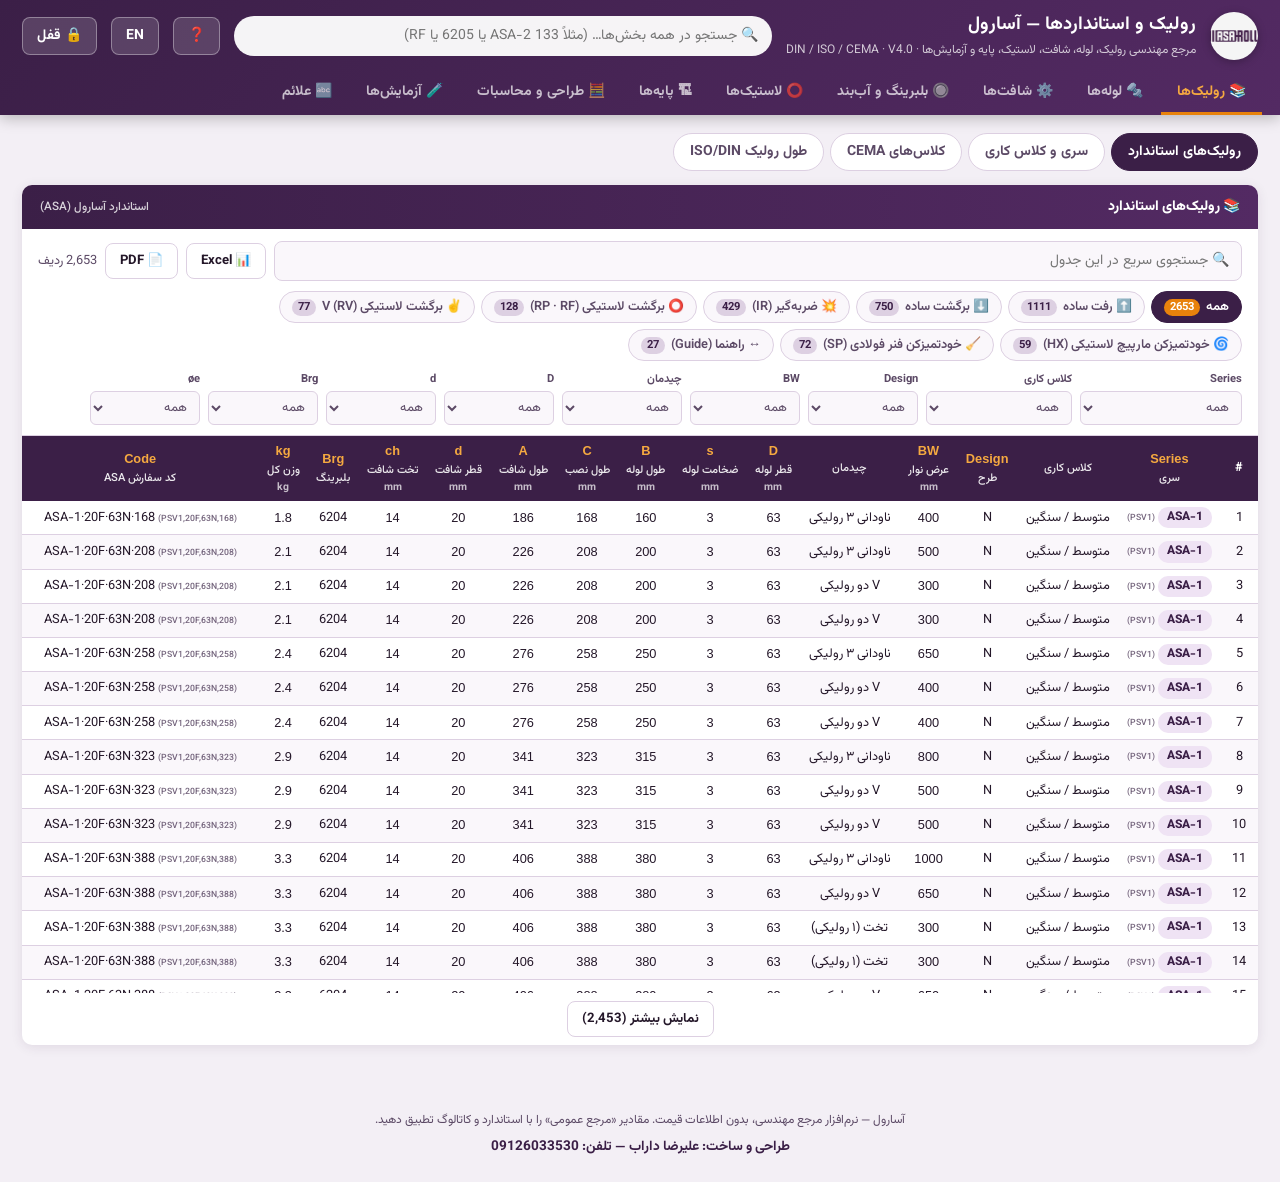
==== commit dd6f7077: "Rollers & Standards V4: work reliably for colleagues on any device - Browser compatibility guard wit" ====
--- a/roller-standards/app/index.html
+++ b/roller-standards/app/index.html
@@ -141,12 +141,29 @@
     <div class="brand"><b data-i="app"></b><small data-i="subtitle"></small></div>
     <div class="gs"><input id="gq" type="search" data-ph="gsearch_ph" oninput="gSearch(this.value)" onfocus="gSearch(this.value)"><div id="gres" class="hidden"></div></div>
     <button class="hb hidden" id="install_btn" onclick="installApp()">📲</button>
+    <button class="hb" onclick="openHelp()" title="Help">❓</button>
     <button class="hb" id="lang_btn" onclick="toggleLang()" title="فارسی / English">EN</button>
     <button class="hb" id="lock_btn" onclick="lockClick()"></button>
   </div>
   <nav id="tabs"></nav>
 </header>
 <main id="main"></main>
+<div id="fatal" class="hidden" style="max-width:640px;margin:30px auto;padding:20px;background:#fff;border-radius:12px;box-shadow:0 2px 12px rgba(0,0,0,.1);line-height:2;font-family:Tahoma,sans-serif"></div>
+<script>
+/* بررسی سازگاری مرورگر — ES5 تا در مرورگرهای قدیمی هم اجرا شود */
+(function(){
+  var ok = true;
+  try { new Function('var a=null; var o={b:1}; return (a ?? 1) + (o?.b || 0)')(); if (!window.Promise || !window.TextEncoder || !document.querySelector) ok = false; } catch(e){ ok = false; }
+  if (!ok){
+    var f = document.getElementById('fatal'); f.className = '';
+    f.innerHTML = '<b>⚠️ این مرورگر قدیمی است یا از برنامه پشتیبانی نمی‌کند.</b><br>لطفاً فایل را با <b>Google Chrome</b>، <b>Microsoft Edge</b>، <b>Firefox</b> یا <b>Safari</b> (به‌روز) باز کنید، یا از لینک زیر استفاده کنید:<br>' +
+      '<a href="https://alidarab1390-svg.github.io/calculator-roller/roller-standards/app/" dir="ltr">alidarab1390-svg.github.io/calculator-roller/roller-standards/app</a><hr>' +
+      '<b>This browser is too old or unsupported.</b> Please open the file with an up-to-date Chrome, Edge, Firefox or Safari, or use the link above.<br>' +
+      'اگر فایل را داخل تلگرام/واتس‌اپ/ایمیل باز کرده‌اید، ابتدا آن را ذخیره کنید و سپس با مرورگر باز کنید.';
+    window.__RS_OLD = true;
+  }
+})();
+</script>
 <footer data-i="footer"></footer>
 <div id="modal" class="hidden" onclick="if(event.target===this)closeModal()">
   <div class="mb"><div class="mh"><span id="modal_t"></span><button onclick="closeModal()">✕</button></div><div id="modal_b"></div><div class="mf" id="modal_f"></div></div>
@@ -1204,11 +1221,41 @@
    نرم‌افزار مستقل مرجع مهندسی (بدون قیمت‌گذاری) — کاملاً آفلاین
 ═══════════════════════════════════════════════════════════════ */
 'use strict';
+/* ذخیره‌سازی: حافظه + IndexedDB (جا زیاد، جدا از حافظه کوچک مشترک فایل‌های محلی)
+   localStorage فقط برای انتقال داده‌های قدیمی و پشتیبان استفاده می‌شود. */
+const MEM = {};
+let IDB = null, lsWarned = false;
+const lsWarn = () => { if (lsWarned) return; lsWarned = true;
+  toast(L(b('ذخیره دائمی در این مرورگر ممکن نشد؛ تغییرات تا بستن صفحه حفظ می‌شوند. برای ذخیره دائمی از نسخه نصبی یا Chrome / Edge استفاده کنید.','Permanent storage is not available in this browser; changes last until the page is closed. Use the installed app or Chrome / Edge.'))); };
 const LS = {
-  get(k, d){ try { const v = localStorage.getItem(k); return v === null ? d : JSON.parse(v); } catch(e){ return d; } },
-  set(k, v){ try { localStorage.setItem(k, JSON.stringify(v)); return true; } catch(e){ toast(L(b('ذخیره در حافظه مرورگر ممکن نشد','Could not save to browser storage'))); return false; } }
-};
-const APP = { lang: LS.get('rs_lang','fa'), unlocked: false, tab: LS.get('rs_tab','rollers'), sec: LS.get('rs_sec',{}) };
+  get(k, d){ return k in MEM ? JSON.parse(JSON.stringify(MEM[k])) : d; },
+  set(k, v){ MEM[k] = JSON.parse(JSON.stringify(v));
+    if (IDB){ try { const tx = IDB.transaction('kv', 'readwrite'); tx.objectStore('kv').put(MEM[k], k); tx.onerror = () => lsWarn(); } catch(e){ lsWarn(); } }
+    else { try { localStorage.setItem(k, JSON.stringify(v)); } catch(e){ lsWarn(); } }
+    return true; },
+  del(k){ delete MEM[k]; try { localStorage.removeItem(k); } catch(e){} if (IDB){ try { IDB.transaction('kv', 'readwrite').objectStore('kv').delete(k); } catch(e){} } }
+};
+function storeInit(){
+  /* داده‌های قدیمی (localStorage) به حافظه منتقل شوند */
+  try { for (let i = 0; i < localStorage.length; i++){ const k = localStorage.key(i); if (/^rs_/.test(k)) { try { MEM[k] = JSON.parse(localStorage.getItem(k)); } catch(e){} } } } catch(e){}
+  return new Promise(res => {
+    let done = false; const fin = () => { if (!done){ done = true; res(); } }; setTimeout(fin, 1500);
+    try {
+      const rq = indexedDB.open('asaroll_rs', 1);
+      rq.onupgradeneeded = () => rq.result.createObjectStore('kv');
+      rq.onerror = () => fin();
+      rq.onsuccess = () => { IDB = rq.result;
+        const tx = IDB.transaction('kv', 'readonly'), st = tx.objectStore('kv'), kr = st.getAllKeys(), vr = st.getAll();
+        tx.oncomplete = () => { const ks = kr.result || [], vs = vr.result || [], have = new Set(ks);
+          ks.forEach((k, i) => { MEM[k] = vs[i]; });
+          /* انتقال کلیدهای قدیمی به IndexedDB و آزاد کردن حافظه مشترک */
+          Object.keys(MEM).forEach(k => { if (!have.has(k)) { try { IDB.transaction('kv', 'readwrite').objectStore('kv').put(MEM[k], k); } catch(e){} } try { localStorage.removeItem(k); } catch(e){} });
+          fin(); };
+        tx.onerror = () => fin(); };
+    } catch(e){ fin(); }
+  });
+}
+const APP = { lang: 'fa', unlocked: false, tab: 'rollers', sec: {} };
 try { APP.unlocked = sessionStorage.getItem('rs_unlock') === '1'; } catch(e){}
 const L = v => v == null ? '' : (typeof v === 'object' && !Array.isArray(v) && 'fa' in v) ? v[APP.lang] : v;
 const esc = v => String(v == null ? '' : v).replace(/[&<>"']/g, c => ({'&':'&amp;','<':'&lt;','>':'&gt;','"':'&quot;',"'":'&#39;'}[c]));
@@ -1617,7 +1664,7 @@
 };
 window.dsReset = k => {
   if (!need() || !confirm(L(I18N.confirm_reset))) return;
-  localStorage.removeItem('rs_ds_'+k); delete ROWS[k]; renderTab();
+  LS.del('rs_ds_'+k); delete ROWS[k]; renderTab();
 };
 
 /* ─────────────── کارت‌های دانش ─────────────── */
@@ -1728,7 +1775,7 @@
 const ninp = (id, v, step) => `<input id="${id}" type="number" step="${step||'any'}" value="${v}" oninput="calcRun()">`;
 let calcRun = () => {};
 window.calcRun = () => calcRun();
-const CS = LS.get('rs_calc', {capMode:'din'});
+const CS = {capMode:'din'};
 const saveCS = () => LS.set('rs_calc', CS);
 const matOpts = () => [['', '— ' + L(b('انتخاب ماده','pick material')) + ' —']].concat(rowsOf('materials').map(m => [m.id, L(m.name)]));
 
@@ -1865,7 +1912,12 @@
 
 /* ─────────────── چاپ / PDF / اکسل ─────────────── */
 function printHtml(title, body){
-  const w = window.open('', '_blank'); if (!w){ toast(L(I18N.popup)); return; }
+  let w = null; try { w = window.open('', '_blank'); } catch(e){}
+  if (!w){ /* پاپ‌آپ مسدود است → چاپ داخل همین صفحه با iframe */
+    const fr = document.createElement('iframe'); fr.style.cssText = 'position:fixed;width:0;height:0;border:0;right:0;bottom:0';
+    document.body.appendChild(fr); w = fr.contentWindow; setTimeout(() => fr.remove(), 60000);
+    toast(L(b('پنجره چاپ داخل همین صفحه باز شد','Printing from this page')));
+  }
   w.document.write(`<!DOCTYPE html><html lang="${APP.lang}" dir="${APP.lang==='fa'?'rtl':'ltr'}"><head><meta charset="UTF-8"><title>${esc(title)}</title><style>${FONT_CSS}
   @page{size:A4 landscape;margin:10mm}body{font-family:Vazirmatn,Tahoma,sans-serif;font-size:10.5px;color:#241729}
   .hd{display:flex;align-items:center;gap:10px;border-bottom:2px solid #3b1f47;padding-bottom:6px;margin-bottom:8px}.hd img{width:42px;height:42px;border-radius:50%}
@@ -1969,7 +2021,7 @@
     Object.entries(p.data||{}).forEach(([k,v]) => { if (DS[k]) { LS.set('rs_ds_'+k, v); delete ROWS[k]; } }); closeModal(); renderAll(); toast('✅ ' + L(I18N.saved)); }
     catch(e){ toast('⛔ ' + L(b('فایل نامعتبر است','Invalid file'))); } }; rd.readAsText(f);
 };
-window.resetAll = () => { if (!need() || !confirm(L(I18N.confirm_reset_all))) return; Object.keys(DS).forEach(k => { localStorage.removeItem('rs_ds_'+k); delete ROWS[k]; }); closeModal(); renderAll(); };
+window.resetAll = () => { if (!need() || !confirm(L(I18N.confirm_reset_all))) return; Object.keys(DS).forEach(k => { LS.del('rs_ds_'+k); delete ROWS[k]; }); closeModal(); renderAll(); };
 
 
 /* ─────────────── اطلاعات سازنده (غیرقابل تغییر از داخل نرم‌افزار) ─────────────── */
@@ -1994,7 +2046,50 @@
 function toast(m){ const el = $('toast'); el.textContent = m; el.classList.remove('hidden'); clearTimeout(tT); tT = setTimeout(() => el.classList.add('hidden'), 2800); }
 window.toggleLang = () => { APP.lang = APP.lang === 'fa' ? 'en' : 'fa'; LS.set('rs_lang', APP.lang); renderAll(); const q = $('gq'); if (q.value) gSearch(q.value); };
 document.addEventListener('keydown', e => { if (e.key === 'Escape') closeModal(); });
-document.addEventListener('DOMContentLoaded', () => { $('logo').src = LOGO; renderAll();
+/* خطای پیش‌بینی‌نشده → پیام دوستانه به‌جای صفحه سفید */
+window.addEventListener('error', e => {
+  if (window.__RS_OLD) return;
+  const m = $('main');
+  if (m && !m.children.length){ const f = $('fatal'); f.classList.remove('hidden');
+    f.innerHTML = `<b>⚠️ ${esc(L(b('خطا در نمایش برنامه','The app could not be displayed')))}</b><br><small dir="ltr">${esc(e.message || '')}</small><br>
+      <button class="btn pri" onclick="LS.del('rs_tab');LS.del('rs_sec');LS.del('rs_calc');location.reload()">↺ ${esc(L(b('بازنشانی تنظیمات نمایش و بارگذاری دوباره','Reset view settings and reload')))}</button>`; }
+  else toast('⚠️ ' + L(b('خطایی رخ داد؛ اگر تکرار شد صفحه را دوباره باز کنید.','An error occurred; reload the page if it repeats.')));
+});
+const APP_URL = 'https://alidarab1390-svg.github.io/calculator-roller/roller-standards/app/';
+const storeKind = () => IDB ? 'IndexedDB' : (() => { try { localStorage.setItem('rs__t','1'); localStorage.removeItem('rs__t'); return 'localStorage'; } catch(e){ return 'memory'; } })();
+window.openHelp = () => {
+  const kind = storeKind(), kindTxt = {IndexedDB:b('دائمی (IndexedDB) ✅','permanent (IndexedDB) ✅'), localStorage:b('دائمی (حافظه کوچک مرورگر) ⚠️','permanent (small browser storage) ⚠️'), memory:b('موقت — با بستن صفحه پاک می‌شود ⛔','temporary — lost when the page closes ⛔')}[kind];
+  openModal('❓ ' + L(b('راهنما و اشتراک با همکاران','Help & sharing with colleagues')), `<div class="body">
+    <h4>🔗 ${L(b('لینک برنامه (همیشه آخرین نسخه)','App link (always the latest version)'))}</h4>
+    <div class="row"><input id="app_url" value="${APP_URL}" readonly dir="ltr" style="flex:1;padding:7px;border:1.5px solid var(--bd);border-radius:7px"><button class="btn pri" onclick="copyUrl()">📋 ${L(b('کپی','Copy'))}</button></div>
+    <ol class="steps">${L(b(['<b>گوشی و تبلت (اندروید / آیفون):</b> لینک را در Chrome یا Safari باز کنید و «نصب برنامه» یا «Add to Home Screen» را بزنید.','<b>لپ‌تاپ و کامپیوتر (ویندوز / مک):</b> لینک را در Chrome یا Edge باز کنید و دکمه نصب ⊕ نوار آدرس را بزنید.','<b>بدون اینترنت:</b> فایل HTML را ذخیره کنید و با دوبار کلیک باز کنید (Chrome، Edge، Firefox یا Safari).','فایل را داخل پیش‌نمایش تلگرام، واتس‌اپ یا ایمیل باز نکنید؛ ابتدا ذخیره کنید، سپس با مرورگر باز کنید.','اطلاعات هر نفر روی دستگاه خودش ذخیره می‌شود؛ برای انتقال به دستگاه دیگر از «پشتیبان کامل» استفاده کنید.'],
+      ['<b>Phone & tablet (Android / iPhone):</b> open the link in Chrome or Safari and tap “Install app” or “Add to Home Screen”.','<b>Laptop & desktop (Windows / Mac):</b> open the link in Chrome or Edge and click the install ⊕ icon in the address bar.','<b>Offline:</b> save the HTML file and double-click it (Chrome, Edge, Firefox or Safari).','Do not open the file inside a Telegram, WhatsApp or e-mail preview; save it first, then open it in a browser.','Each person’s data is stored on their own device; use “Full backup” to move it to another device.'])).map(x => `<li>${x}</li>`).join('')}</ol>
+    <h4>💾 ${L(b('ذخیره‌سازی روی این دستگاه','Storage on this device'))}: ${L(kindTxt)}</h4>
+    <div class="row"><button class="btn" onclick="backupAll()">⬇ ${L(b('پشتیبان کامل اطلاعات من','Full backup of my data'))}</button>
+    <label class="btn">⬆ ${L(b('بازیابی از پشتیبان','Restore from backup'))}<input type="file" accept=".json" hidden onchange="restoreAll(event)"></label></div>
+    <p class="note">${L(b('پشتیبان شامل پروژه‌های طراحی، تنظیمات و تغییرات جدول‌هاست (رمز مدیر در آن نیست). بازیابی تغییرات جدول‌ها فقط با باز بودن قفل انجام می‌شود.','The backup contains design projects, settings and table changes (not the admin password). Table changes are restored only when unlocked.'))}</p>
+    <p class="note">V${APP_VERSION} · ${esc(navigator.userAgent.replace(/^Mozilla\/5.0 /,''))}</p></div>`);
+};
+window.copyUrl = () => { const i = $('app_url'); i.select(); try { navigator.clipboard.writeText(APP_URL).then(() => toast('✅ ' + L(b('لینک کپی شد','Link copied'))), () => { document.execCommand('copy'); toast('✅'); }); } catch(e){ document.execCommand('copy'); toast('✅'); } };
+window.backupAll = () => {
+  const data = {}; Object.keys(MEM).filter(k => /^rs_/.test(k) && k !== 'rs_pw').forEach(k => data[k] = MEM[k]);
+  const a = document.createElement('a'); a.href = URL.createObjectURL(new Blob([JSON.stringify({app:'asaroll-rs-backup', v:APP_VERSION, date:new Date().toISOString(), data}, null, 1)], {type:'application/json'}));
+  a.download = `Asaroll_backup_${new Date().toISOString().slice(0,10)}.json`; document.body.appendChild(a); a.click(); a.remove();
+};
+window.restoreAll = ev => {
+  const f = ev.target.files[0]; if (!f) return;
+  const rd = new FileReader(); rd.onload = () => { try { const p = JSON.parse(rd.result); if (p.app !== 'asaroll-rs-backup') throw 0; let skipped = 0;
+    Object.entries(p.data || {}).forEach(([k, v]) => { if (/^rs_ds_/.test(k) && !APP.unlocked){ skipped++; return; } if (k === 'rs_conv_proj') v = Object.assign({}, LS.get('rs_conv_proj', {}), v); LS.set(k, v); });
+    Object.keys(ROWS).forEach(k => delete ROWS[k]); Object.assign(CS, LS.get('rs_calc', CS));
+    closeModal(); renderAll(); toast('✅ ' + L(b('بازیابی انجام شد','Restored')) + (skipped ? ' — ' + L(b('تغییرات جدول‌ها نیاز به باز کردن قفل دارد','table changes need unlocking')) : '')); }
+    catch(e){ toast('⛔ ' + L(b('فایل پشتیبان نامعتبر است','Invalid backup file'))); } }; rd.readAsText(f);
+};
+document.addEventListener('DOMContentLoaded', async () => { if (window.__RS_OLD) return; $('logo').src = LOGO;
+  try { if (navigator.storage && navigator.storage.persist) navigator.storage.persist(); } catch(e){}
+  await storeInit();
+  Object.assign(APP, {lang: LS.get('rs_lang','fa'), tab: LS.get('rs_tab','rollers'), sec: LS.get('rs_sec',{})});
+  Object.assign(CS, LS.get('rs_calc', {capMode:'din'}));
+  renderAll();
   const standalone = matchMedia('(display-mode: standalone)').matches || navigator.standalone;
   if ((location.protocol === 'https:' || location.hostname === 'localhost') && !standalone) $('install_btn').classList.remove('hidden'); });
 /* نسخه نصبی (PWA): فقط وقتی از روی وب (https) باز شود */
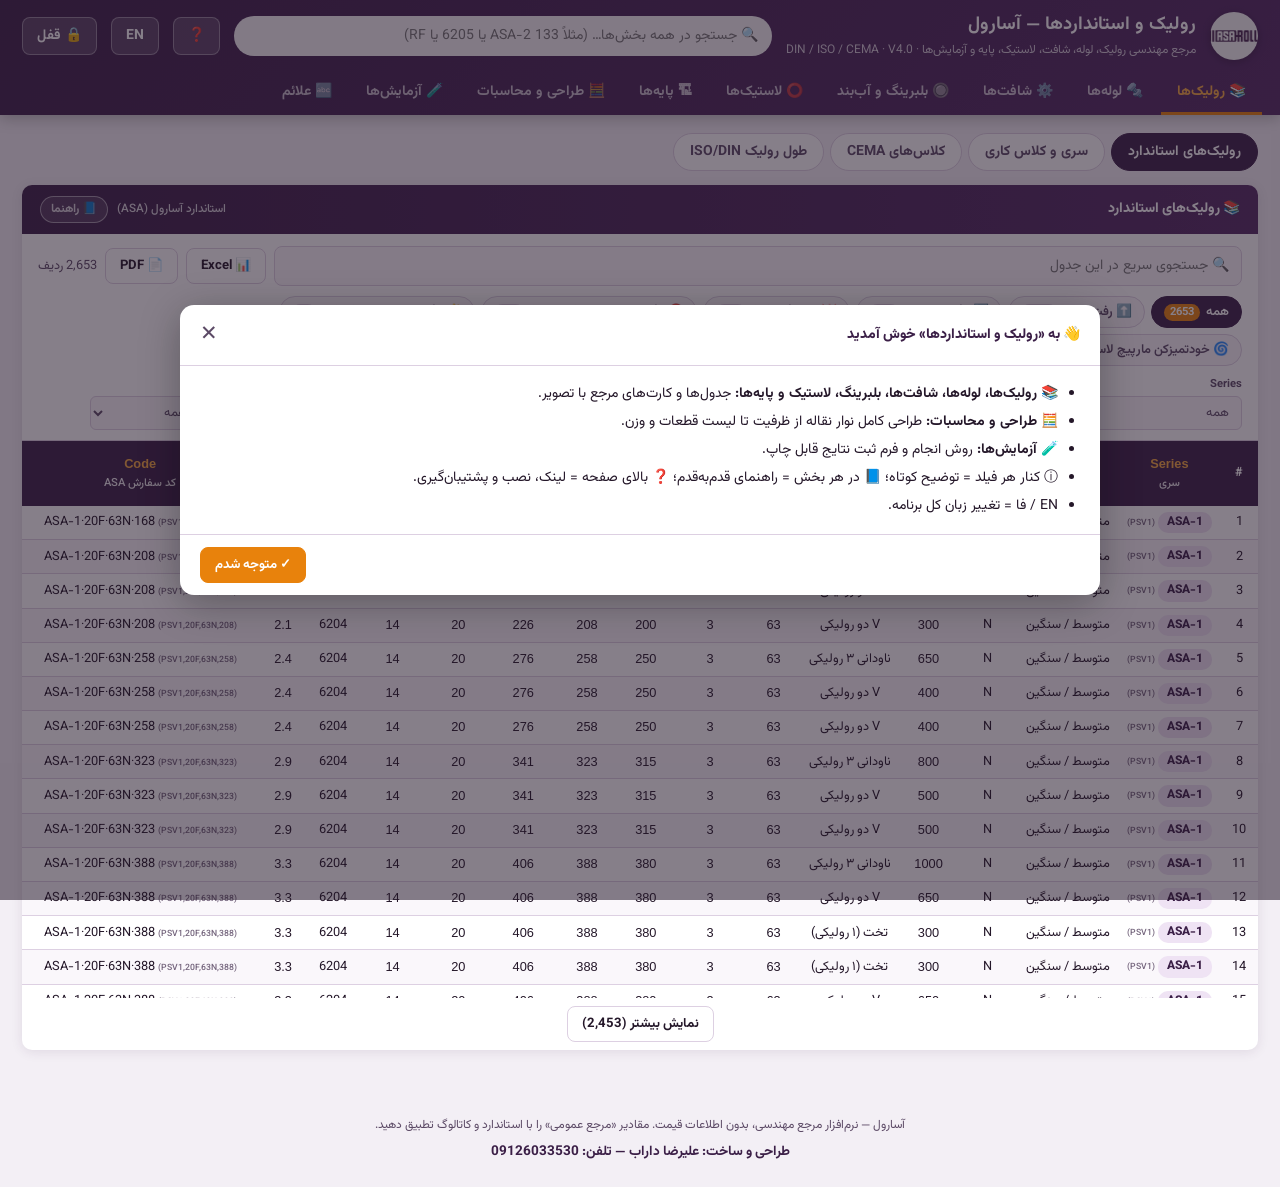
==== commit f601c910: "Rollers & Standards V4: auto density per material with memory, field tooltips, section guides, welco" ====
--- a/roller-standards/app/index.html
+++ b/roller-standards/app/index.html
@@ -132,6 +132,13 @@
 .bars div{display:grid;grid-template-columns:minmax(120px,190px) 1fr minmax(120px,170px);gap:8px;align-items:center;margin:4px 0;font-size:.8rem}.bars i{display:block;height:10px;border-radius:5px;background:linear-gradient(90deg,var(--a),var(--a2))}.bars b{direction:ltr;text-align:end}
 .bom input{width:80px;padding:3px 5px;border:1px solid var(--bd);border-radius:5px;text-align:center}.bom tr.ed td{background:var(--wrb)}
 .out .seg{margin:14px 0 8px}
+/* خودآموز: ⓘ و 📘 */
+.lh{display:flex;align-items:center;gap:4px;flex-wrap:wrap}
+.tip{position:relative;display:inline-flex;align-items:center;justify-content:center;width:17px;height:17px;border-radius:50%;background:var(--p);color:#fff;font-size:.72rem;font-weight:800;cursor:help;flex:none;outline:none}
+.tip:hover,.tip:focus{background:var(--p2)}
+#tipbox{position:fixed;z-index:1000;max-width:min(280px,calc(100vw - 24px));padding:8px 11px;border-radius:8px;background:#1f2937;color:#fff;font-size:.78rem;font-weight:500;line-height:1.75;box-shadow:0 6px 18px rgba(0,0,0,.28);pointer-events:none;display:none}
+.gbtn{border:1px solid rgba(255,255,255,.6);background:rgba(255,255,255,.15);color:inherit;border-radius:20px;padding:3px 10px;font:inherit;font-size:.75rem;font-weight:700;cursor:pointer;margin-inline-start:6px}
+.gbtn:hover{background:rgba(255,255,255,.3)}
 </style>
 </head>
 <body>
@@ -1573,7 +1580,7 @@
 }
 function renderDS(k, el){
   const D = DS[k], V = vs(k);
-  el.innerHTML = `<div class="card"><div class="ch"><span>${D.icon} ${esc(L(D.title))}</span><small>${esc(L(SRC[D.src])||'')}</small></div>
+  el.innerHTML = `<div class="card"><div class="ch"><span>${D.icon} ${esc(L(D.title))}</span><small>${esc(L(SRC[D.src])||'')} ${guideBtn('ds')}</small></div>
     <div class="bar"><input type="search" class="q" id="q_${k}" value="${esc(V.q)}" placeholder="${esc(L(I18N.search_ph))}" oninput="dsQ('${k}',this.value)">
     <button class="btn" onclick="dsXlsx('${k}')">📊 Excel</button><button class="btn" onclick="dsPdf('${k}')">📄 PDF</button>
     <button class="btn lk" onclick="dsEdit('${k}',null)">➕ ${esc(L(I18N.add))}</button>
@@ -1728,7 +1735,7 @@
 };
 function renderCards(k, el){
   const list = CARDS[k];
-  el.innerHTML = `<div class="cards">${list.map((c,i) => `<button class="kc" onclick="showCard('${k}',${i})"><span class="ki">${c.icon}</span><b>${esc(L(c.t))}</b><small>${esc(L(c.s))}</small></button>`).join('')}</div>`;
+  el.innerHTML = `<p class="note" style="margin:0 0 8px">💡 ${esc(L(GUIDES.cards)[0])}</p><div class="cards">${list.map((c,i) => `<button class="kc" onclick="showCard('${k}',${i})"><span class="ki">${c.icon}</span><b>${esc(L(c.t))}</b><small>${esc(L(c.s))}</small></button>`).join('')}</div>`;
 }
 window.showCard = (k, i, ang) => {
   const c = CARDS[k][i];
@@ -1771,7 +1778,7 @@
   return Object.assign(T, {bU, l, Aft, Qft, tph, tphM:tph*0.90718});
 }
 const sel = (id, opts, v) => `<select id="${id}" oninput="calcRun()">${opts.map(o => { const [val,lab] = Array.isArray(o) ? o : [o,o]; return `<option value="${val}" ${String(val)===String(v)?'selected':''}>${esc(lab)}</option>`; }).join('')}</select>`;
-const fld = (lab, html, u) => `<label>${lab}${u?` <small>(${u})</small>`:''}${html}</label>`;
+const fld = (lab, html, u, hk) => `<label><span class="lh">${lab}${u?` <small>(${u})</small>`:''}${hk && typeof HINTS !== 'undefined' ? tip(HINTS[hk]) : ''}</span>${html}</label>`;
 const ninp = (id, v, step) => `<input id="${id}" type="number" step="${step||'any'}" value="${v}" oninput="calcRun()">`;
 let calcRun = () => {};
 window.calcRun = () => calcRun();
@@ -1783,24 +1790,29 @@
   const din = CS.capMode !== 'cema';
   const V = CS.cap || (CS.cap = {bw:1000, arr:'t3', lam:35, beta:20, v:2.5, rho:1.6, delta:0, Q:0, bwi:36, lamc:35, vf:500, dens:100, mat:''});
   el.innerHTML = `<div class="card"><div class="ch"><span>🧮 ${esc(L(b('ظرفیت نوار و عرض لازم','Belt capacity & required width')))}</span>
-    <div class="seg sm inl"><button class="${din?'on':''}" onclick="CS.capMode='din';saveCS();renderTab()">DIN 22101 / ISO 5048</button><button class="${!din?'on':''}" onclick="CS.capMode='cema';saveCS();renderTab()">CEMA</button></div></div>
+    <div class="seg sm inl"><button class="${din?'on':''}" onclick="CS.capMode='din';saveCS();renderTab()">DIN 22101 / ISO 5048</button><button class="${!din?'on':''}" onclick="CS.capMode='cema';saveCS();renderTab()">CEMA</button></div>${guideBtn('cap')}</div>
     <div class="calc"><div class="form">
-    ${fld(L(b('ماده','Material')), sel('c_mat', matOpts(), V.mat))}
+    ${fld(L(b('ماده','Material')), sel('c_mat', matOpts(), V.mat), '', 'c_mat')}
     ${din ? fld(L(b('عرض نوار BW','Belt width BW')), sel('c_bw', DIN_BW, V.bw), 'mm') : fld(L(b('عرض نوار BW','Belt width BW')), sel('c_bwi', CEMA_BW, V.bwi), 'in')}
     ${fld(L(b('چیدمان','Arrangement')), sel('c_arr', [['t3',L(ARR.t3)],['v2',L(ARR.v2)],['flat',L(ARR.flat)]], V.arr))}
     ${fld(L(b('زاویه ناودانی λ','Troughing angle λ')), sel('c_lam', din ? [20,25,30,35,40,45] : [20,35,45], din ? V.lam : V.lamc), '°')}
-    ${fld(L(b('زاویه سرریز دینامیکی β','Dynamic surcharge β')), ninp('c_beta', V.beta), '°')}
+    ${fld(L(b('زاویه سرریز دینامیکی β','Dynamic surcharge β')), ninp('c_beta', V.beta), '°', 'beta')}
     ${din ? fld(L(b('سرعت نوار v','Belt speed v')), ninp('c_v', V.v), 'm/s') : fld(L(b('سرعت نوار v','Belt speed v')), ninp('c_vf', V.vf), 'ft/min')}
-    ${din ? fld(L(b('چگالی ρ','Density ρ')), ninp('c_rho', V.rho), 't/m³') : fld(L(b('چگالی','Density')), ninp('c_dens', V.dens), 'lb/ft³')}
-    ${fld(L(b('شیب نوار δ','Inclination δ')), ninp('c_delta', V.delta), '°')}
-    ${fld(L(b('ظرفیت لازم (اختیاری)','Required capacity (optional)')), ninp('c_Q', V.Q), din ? 't/h' : 'stph')}
+    ${din ? fld(L(b('چگالی ρ','Density ρ')), ninp('c_rho', V.rho), 't/m³', 'rho') : fld(L(b('چگالی','Density')), ninp('c_dens', V.dens), 'lb/ft³', 'rho')}
+    ${fld(L(b('شیب نوار δ','Inclination δ')), ninp('c_delta', V.delta), '°', 'c_delta')}
+    ${fld(L(b('ظرفیت لازم (اختیاری)','Required capacity (optional)')), ninp('c_Q', V.Q), din ? 't/h' : 'stph', 'c_Q')}
     </div><div id="c_out" class="out"></div></div>
     <p class="note">${esc(L(b('روش DIN/ISO: عرض مفید b = 0.9·BW − 0.05 m ؛ سطح مقطع A = A1 (سرریز) + A2 (ذوزنقه) ؛ ضریب شیب k طبق ISO 5048. روش CEMA: فاصله لبه c = 0.055·b + 0.9 in و طول رولیک وسط l = 0.371·b + 0.25 in (سه رولیک مساوی).','DIN/ISO: usable width b = 0.9·BW − 0.05 m; area A = A1 (surcharge) + A2 (trapezoid); slope factor k per ISO 5048. CEMA: edge distance c = 0.055·b + 0.9 in and centre roll l = 0.371·b + 0.25 in (three equal rolls).')))}</p></div>`;
   calcRun = () => {
     const mid = $('c_mat').value;
     if (mid !== V.mat){ V.mat = mid; const m = findRow('materials', mid);
-      if (m){ $('c_beta').value = m.sur; if (din) $('c_rho').value = m.rho; else $('c_dens').value = Math.round(m.rho*62.43); } }
+      if (m){ const mm = (CS.matMem || {})[m.id] || {}; $('c_beta').value = mm.beta ?? m.sur; const r0 = mm.rho ?? m.rho;
+        if (din) $('c_rho').value = r0; else $('c_dens').value = Math.round(r0*62.43); } }
     const m = findRow('materials', V.mat);
+    if (m && mid === V.mat){ const mm = (CS.matMem || (CS.matMem = {}))[m.id] || {}, rr = din ? num('c_rho') : num('c_dens')/62.43, bb = num('c_beta');
+      if (rr > 0 && Math.abs(rr - m.rho) > 0.005) mm.rho = +rr.toFixed(3); else delete mm.rho;
+      if (bb > 0 && bb !== m.sur) mm.beta = bb; else delete mm.beta;
+      if (Object.keys(mm).length) CS.matMem[m.id] = mm; else delete CS.matMem[m.id]; }
     V.arr = $('c_arr').value; V.beta = num('c_beta'); V.delta = num('c_delta') || 0; V.Q = num('c_Q') || 0;
     let h = '', warn = [];
     if (m && V.delta > m.inc) warn.push(L(b(`شیب ${V.delta}° از بیشینه شیب مجاز این ماده (${m.inc}°) بیشتر است — خطر برگشت مواد.`, `Inclination ${V.delta}° exceeds the material's max. (${m.inc}°) — risk of roll-back.`)));
@@ -1838,22 +1850,22 @@
 
 CALC.load = el => {
   const V = CS.load || (CS.load = {Q:800, v:2.5, bw:1000, arr:'t3', lam:35, a0:1.2, au:3, qb:13, D:133, lump:1, fs:2, fm:1, life:30000, rarr:'flat'});
-  el.innerHTML = `<div class="card"><div class="ch"><span>⚖️ ${esc(L(b('بار روی رولیک، عمر بلبرینگ و انتخاب سری','Idler load, bearing life & series selection')))}</span><small>ASA · DIN 22101 · CEMA 502</small></div>
+  el.innerHTML = `<div class="card"><div class="ch"><span>⚖️ ${esc(L(b('بار روی رولیک، عمر بلبرینگ و انتخاب سری','Idler load, bearing life & series selection')))}</span><small>ASA · DIN 22101 · CEMA 502 ${guideBtn('load')}</small></div>
     <div class="calc"><div class="form">
-    ${fld(L(b('ظرفیت Qm','Capacity Qm')), ninp('l_Q', V.Q), 't/h')}
-    ${fld(L(b('سرعت v','Speed v')), ninp('l_v', V.v), 'm/s')}
+    ${fld(L(b('ظرفیت Qm','Capacity Qm')), ninp('l_Q', V.Q), 't/h', 'Q')}
+    ${fld(L(b('سرعت v','Speed v')), ninp('l_v', V.v), 'm/s', 'v')}
     ${fld(L(b('عرض نوار','Belt width')), sel('l_bw', DIN_BW, V.bw), 'mm')}
     ${fld(L(b('چیدمان رفت','Carrying arrangement')), sel('l_arr', [['t3',L(ARR.t3)],['v2',L(ARR.v2)],['flat',L(ARR.flat)]], V.arr))}
     ${fld(L(b('زاویه λ','Angle λ')), sel('l_lam', [20,25,30,35,40,45], V.lam), '°')}
     ${fld(L(b('چیدمان برگشت','Return arrangement')), sel('l_rarr', [['flat',L(ARR.flat)],['v2',L(ARR.v2)]], V.rarr))}
-    ${fld(L(b('فاصله پایه رفت a0','Carrying pitch a0')), ninp('l_a0', V.a0) + `<button class="btn sm" type="button" onclick="suggestPitch()">${esc(L(b('پیشنهاد DIN','DIN suggestion')))}</button>`, 'm')}
-    ${fld(L(b('فاصله پایه برگشت au','Return pitch au')), ninp('l_au', V.au), 'm')}
-    ${fld(L(b('وزن نوار qb','Belt mass qb')), ninp('l_qb', V.qb) + `<button class="btn sm" type="button" onclick="$('l_qb').value=BELT_WT[$('l_bw').value]||'';calcRun()">${esc(L(b('تخمین','Estimate')))}</button>`, 'kg/m')}
+    ${fld(L(b('فاصله پایه رفت a0','Carrying pitch a0')), ninp('l_a0', V.a0) + `<button class="btn sm" type="button" onclick="suggestPitch()">${esc(L(b('پیشنهاد DIN','DIN suggestion')))}</button>`, 'm', 'l_a0')}
+    ${fld(L(b('فاصله پایه برگشت au','Return pitch au')), ninp('l_au', V.au), 'm', 'l_au')}
+    ${fld(L(b('وزن نوار qb','Belt mass qb')), ninp('l_qb', V.qb) + `<button class="btn sm" type="button" onclick="$('l_qb').value=BELT_WT[$('l_bw').value]||'';calcRun()">${esc(L(b('تخمین','Estimate')))}</button>`, 'kg/m', 'l_qb')}
     ${fld(L(b('قطر رولیک D','Roller dia. D')), sel('l_D', [63,76,89,102,108,133,159,194], V.D), 'mm')}
-    ${fld(L(b('اندازه کلوخه (Fd)','Lump size (Fd)')), sel('l_lump', FD.map((x,i) => [i, L(x[0])]), V.lump))}
-    ${fld(L(b('ساعت کار (Fs)','Operating hours (Fs)')), sel('l_fs', FS.map((x,i) => [i, L(x[0])+' — '+x[1]]), V.fs))}
-    ${fld(L(b('محیط (Fm)','Environment (Fm)')), sel('l_fm', FM.map((x,i) => [i, L(x[0])+' — '+x[1]]), V.fm))}
-    ${fld(L(b('عمر لازم بلبرینگ','Required bearing life')), ninp('l_life', V.life), 'h')}
+    ${fld(L(b('اندازه کلوخه (Fd)','Lump size (Fd)')), sel('l_lump', FD.map((x,i) => [i, L(x[0])]), V.lump), '', 'lump')}
+    ${fld(L(b('ساعت کار (Fs)','Operating hours (Fs)')), sel('l_fs', FS.map((x,i) => [i, L(x[0])+' — '+x[1]]), V.fs), '', 'fs')}
+    ${fld(L(b('محیط (Fm)','Environment (Fm)')), sel('l_fm', FM.map((x,i) => [i, L(x[0])+' — '+x[1]]), V.fm), '', 'fm')}
+    ${fld(L(b('عمر لازم بلبرینگ','Required bearing life')), ninp('l_life', V.life), 'h', 'l_life')}
     </div><div id="l_out" class="out"></div></div>
     <p class="note">${esc(L(b('Ca = a0·(qb + Qm/(3.6·v))·0.981 [daN] ؛ ca = Ca·Fd·Fs·Fm·Fp ؛ Cr = au·qb·0.981 ؛ cr = Cr·Fs·Fm·Fp. عمر L10h با بار هر بلبرینگ = نصف بار رولیک. شیب شافت در محل بلبرینگ θ = P·a·(C−2a)/(2·E·I) با حد 0.0025 rad. ضرایب را با کاتالوگ تطبیق دهید.','Ca = a0·(qb + Qm/(3.6·v))·0.981 [daN]; ca = Ca·Fd·Fs·Fm·Fp; Cr = au·qb·0.981; cr = Cr·Fs·Fm·Fp. L10h with load per bearing = half the roller load. Spindle slope at bearing θ = P·a·(C−2a)/(2·E·I), limit 0.0025 rad. Verify factors against the catalogue.')))}</p></div>`;
   calcRun = () => {
@@ -2090,6 +2102,7 @@
   Object.assign(APP, {lang: LS.get('rs_lang','fa'), tab: LS.get('rs_tab','rollers'), sec: LS.get('rs_sec',{})});
   Object.assign(CS, LS.get('rs_calc', {capMode:'din'}));
   renderAll();
+  try { showWelcome(); } catch(e){}
   const standalone = matchMedia('(display-mode: standalone)').matches || navigator.standalone;
   if ((location.protocol === 'https:' || location.hostname === 'localhost') && !standalone) $('install_btn').classList.remove('hidden'); });
 /* نسخه نصبی (PWA): فقط وقتی از روی وب (https) باز شود */
@@ -2102,6 +2115,95 @@
     '<b>اندروید (کروم):</b> منوی ⋮ ← «نصب برنامه» یا «افزودن به صفحه اصلی».<br><b>آیفون / آیپد (Safari):</b> دکمه اشتراک‌گذاری ⬆️ ← «Add to Home Screen».<br><b>ویندوز (Edge / Chrome):</b> آیکون نصب ⊕ در نوار آدرس یا منو ← «Apps» ← «Install this site as an app».<br><b>مک:</b> Chrome ← نصب، یا Safari ← File ← Add to Dock.<br>پس از نصب، برنامه با آیکون آسارول و بدون اینترنت اجرا می‌شود.',
     '<b>Android (Chrome):</b> menu ⋮ → "Install app" or "Add to Home screen".<br><b>iPhone / iPad (Safari):</b> Share ⬆️ → "Add to Home Screen".<br><b>Windows (Edge / Chrome):</b> install icon ⊕ in the address bar, or menu → Apps → "Install this site as an app".<br><b>Mac:</b> Chrome → Install, or Safari → File → Add to Dock.<br>Once installed the app runs offline with the Asaroll icon.'))}</div>`);
 };
+
+/* ═══ خودآموز: توضیح فیلدها (ⓘ) و راهنمای بخش‌ها (📘) ═══ */
+const HINTS = {
+  /* طراحی کامل نوار */
+  mat: b('ماده‌ای که حمل می‌شود. با انتخاب آن چگالی و زاویه سرریز خودکار پر می‌شوند. اگر در لیست نیست، نزدیک‌ترین را انتخاب و چگالی را دستی وارد کنید.','Material to convey. Density and surcharge angle fill in automatically. If it is not listed, pick the closest and type the density.'),
+  Q: b('ظرفیت طراحی: بیشترین تُن مواد در ساعت (نه متوسط). مثال: 800','Design capacity: maximum tonnes per hour (not average). Example: 800'),
+  rho: b('چگالی توده‌ای = وزن یک متر مکعب مواد ریخته‌شده (تن بر متر مکعب). از ماده پر می‌شود؛ اگر عدد آزمایشگاهی دارید آن را وارد کنید. مثال: زغال 0.8 ، سنگ آهن 2.4','Bulk density = mass of one cubic metre of loose material (t/m³). Filled from the material; enter a lab value if you have one. E.g. coal 0.8, iron ore 2.4'),
+  beta: b('زاویه سطح مواد روی نوار در حال حرکت (معمولاً 10 تا 25 درجه). از ماده پر می‌شود.','Angle of the material surface on the moving belt (usually 10–25°). Filled from the material.'),
+  lump: b('بزرگ‌ترین اندازه کلوخه‌ها؛ برای ضریب ضربه رولیک‌ها و ضخامت روکش تسمه.','Largest lump size; used for the roller impact factor and belt cover thickness.'),
+  drop: b('ارتفاع سقوط مواد از شوت تا روی نوار در محل بارگیری (متر). مثال: 1.5','Free-fall height from the chute onto the belt (m). Example: 1.5'),
+  temp: b('دمای مواد هنگام بارگیری. بالاتر از 60 درجه، تسمه مقاوم به حرارت انتخاب می‌شود.','Material temperature at loading. Above 60 °C a heat-resistant belt is selected.'),
+  sticky: b('اگر مواد به نوار می‌چسبد (خاک رس، مواد مرطوب)، رولیک برگشت لاستیکی و بلت کلینر ثانویه انتخاب می‌شود.','Tick if material sticks to the belt (clay, wet material): rubber-ring return rollers and a secondary cleaner are selected.'),
+  wet: b('محیط یا مواد خیس؛ اصطکاک درام محرک کمتر در نظر گرفته می‌شود.','Wet conditions; lower drive-pulley friction is assumed.'),
+  oil: b('مواد روغنی؛ تسمه با روکش مقاوم به روغن انتخاب می‌شود.','Oily material; an oil-resistant cover is selected.'),
+  fire: b('معدن زیرزمینی یا محیط با خطر آتش؛ تسمه ضد آتش انتخاب می‌شود.','Underground or fire-risk area; a fire-resistant belt is selected.'),
+  L: b('فاصله مرکز درام سر تا مرکز درام دم، در امتداد نوار (متر). مثال: 150','Distance between head and tail pulley centres along the belt (m). Example: 150'),
+  H: b('اختلاف ارتفاع دو سر نوار (متر). بالارو مثبت، سرازیر منفی، افقی صفر.','Height difference between the ends (m). Uphill positive, downhill negative, horizontal 0.'),
+  v: b('سرعت نوار (متر بر ثانیه). خالی بگذارید تا بر اساس سایندگی ماده پیشنهاد شود (معمولاً 1.5 تا 4).','Belt speed (m/s). Leave blank for a suggestion based on abrasiveness (usually 1.5–4).'),
+  bw: b('عرض نوار. «خودکار» کوچک‌ترین عرضی را انتخاب می‌کند که ظرفیت را با 10٪ حاشیه بدهد.','Belt width. “Auto” picks the smallest width giving the capacity with a 10% margin.'),
+  arr: b('شکل پایه‌های رفت. ناودانی سه‌رولیکی رایج‌ترین است.','Carrying idler shape. 3-roll troughed is the most common.'),
+  lam: b('زاویه رولیک‌های کناری. 35 درجه رایج است؛ زاویه بیشتر = ظرفیت بیشتر.','Wing roll angle. 35° is common; larger angle = more capacity.'),
+  rarr: b('شکل پایه‌های برگشت. خودکار: تخت، و برای عرض 1200 و بیشتر V.','Return idler shape. Auto: flat, V for widths of 1200 and above.'),
+  hLeg: b('ارتفاع متوسط پایه‌های سازه از زمین تا شاسی (متر)؛ برای وزن پایه‌ها.','Average height of the support legs (m); used for leg weight.'),
+  walk: b('راهروی سرویس کنار نوار (گریتینگ و نرده)؛ در وزن سازه حساب می‌شود.','Service walkway beside the conveyor (grating and handrail); included in structure weight.'),
+  cover: b('چند درصد طول نوار کاور (پوشش) دارد.','Percentage of the conveyor length that is covered.'),
+  fs: b('ساعت کار روزانه؛ روی ضریب بار رولیک‌ها و ضریب سرویس گیربکس اثر دارد.','Daily operating hours; affects roller load factor and gearbox service factor.'),
+  fm: b('شرایط محیط از نظر گرد و غبار، سایش و خوردگی.','Environment: dust, abrasion and corrosion.'),
+  f: b('ضریب اصطکاک فرضی DIN 22101. برای شرایط عادی 0.020 را نگه دارید.','DIN 22101 artificial friction factor. Keep 0.020 for normal conditions.'),
+  beltType: b('EP پارچه‌ای برای بیشتر نوارها؛ ST سیم‌فولادی برای نوارهای بلند و کشش زیاد.','EP fabric for most conveyors; ST steel cord for long, high-tension conveyors.'),
+  wrap: b('زاویه پیچیدن تسمه دور درام محرک. با درام اسناب (210 یا 240 درجه) کشش کمتری لازم است.','Belt wrap on the drive pulley. With a snub pulley (210° / 240°) less tension is needed.'),
+  lag: b('روکش درام محرک برای اصطکاک بیشتر؛ سرامیکی برای محیط خیس و کشش زیاد.','Drive pulley lagging for grip; ceramic for wet, high-tension duty.'),
+  lagAll: b('روکش لاستیکی روی درام‌های غیرمحرک برای کاهش سایش و چسبندگی.','Rubber lagging on non-drive pulleys to reduce wear and build-up.'),
+  start: b('روش راه‌اندازی موتور؛ روی نیروی لحظه راه‌اندازی و استحکام لازم تسمه اثر دارد.','Motor starting method; affects start-up force and required belt strength.'),
+  eta: b('راندمان گیربکس و کوپلینگ؛ معمولاً 0.90 تا 0.95.','Gearbox and coupling efficiency; usually 0.90–0.95.'),
+  takeup: b('سیستم کشش تسمه. خودکار: پیچی تا 60 متر، وزنه‌ای برای نوارهای بلندتر.','Take-up system. Auto: screw up to 60 m, gravity for longer conveyors.'),
+  secBlade: b('جنس تیغه بلت کلینر ثانویه آسارول. خودکار بر اساس سرعت و سایندگی.','Asaroll secondary cleaner blade. Auto by speed and abrasiveness.'),
+  heavy: b('برای کاربرد صنعتی سنگین، سری‌های سبک (M، RTL، MPS) حذف شوند.','For heavy industrial duty exclude light series (M, RTL, MPS).'),
+  poly: b('اجازه انتخاب رولیک با لوله پلیمری (برای محیط خورنده).','Allow polymer-tube rollers (corrosive environments).'),
+  /* محاسبه ظرفیت و بار */
+  c_mat: b('ماده را انتخاب کنید تا چگالی و زاویه سرریز پر شود.','Pick a material to fill density and surcharge angle.'),
+  c_Q: b('اگر ظرفیت لازم را وارد کنید، کمترین عرض نوار کافی مشخص می‌شود.','Enter the required capacity to get the minimum sufficient belt width.'),
+  c_delta: b('زاویه شیب نوار نسبت به افق (درجه). افقی صفر.','Belt inclination from horizontal (°). Horizontal 0.'),
+  l_a0: b('فاصله بین دو پایه رفت (متر). دکمه «پیشنهاد DIN» بر اساس عرض و چگالی پر می‌کند.','Distance between carrying idlers (m). “DIN suggestion” fills it from width and density.'),
+  l_au: b('فاصله بین دو پایه برگشت (متر). معمولاً 3.','Distance between return idlers (m). Usually 3.'),
+  l_qb: b('وزن هر متر تسمه (کیلوگرم). دکمه «تخمین» برای تسمه EP معمولی پر می‌کند.','Belt mass per metre (kg). “Estimate” fills a typical EP value.'),
+  l_life: b('عمر مورد انتظار بلبرینگ رولیک (ساعت). معمولاً 30000.','Required roller bearing life (h). Usually 30,000.')
+};
+const GUIDES = {
+  wiz: b(['ماده و ظرفیت (تن بر ساعت) را وارد کنید؛ چگالی خودکار پر می‌شود.','طول نوار و اختلاف ارتفاع را وارد کنید. بقیه را می‌توانید روی «خودکار» بگذارید.','در صورت نیاز «شرایط کار، تسمه و محرک» را باز و تنظیم کنید.','نتیجه بلافاصله در تب‌های پایین می‌آید: خلاصه، محاسبات، رولیک‌ها، تسمه، درام‌ها، موتور و گیربکس، بلت کلینر، وزن.','هر انتخاب خودکار (رولیک، تسمه، درام، موتور، نسبت گیربکس) را می‌توانید از منوی همان تب عوض کنید.','در «وزن و لیست قطعات» تعداد و وزن هر قطعه قابل ویرایش است.','پروژه را ذخیره کنید و «گزارش کامل PDF» یا «گزارش اکسل» بگیرید.'],
+    ['Enter material and capacity (t/h); density fills in automatically.','Enter conveyor length and lift. Everything else can stay on “auto”.','If needed open “Operation, belt & drive” and adjust.','Results appear immediately in the tabs below: summary, calculations, idlers, belt, pulleys, motor & gearbox, cleaners, weights.','Every automatic choice (roller, belt, pulley, motor, ratio) can be changed from that tab’s menu.','In “Weights & BOM” each quantity and mass is editable.','Save the project and export the full PDF or Excel report.']),
+  cap: b(['روش را انتخاب کنید: DIN/ISO (متریک) یا CEMA (اینچی).','ماده را انتخاب کنید یا چگالی و زاویه سرریز را وارد کنید.','عرض، چیدمان، زاویه و سرعت را تنظیم کنید؛ ظرفیت فوراً محاسبه می‌شود.','برای پیدا کردن عرض لازم، «ظرفیت لازم» را وارد کنید؛ ردیف‌های سبز کافی هستند.'],
+    ['Choose the method: DIN/ISO (metric) or CEMA (imperial).','Pick a material or enter density and surcharge angle.','Set width, arrangement, angle and speed; capacity updates instantly.','Enter the “required capacity” to find the width; green rows are sufficient.']),
+  load: b(['ظرفیت، سرعت، عرض و چیدمان نوار را وارد کنید.','فاصله پایه‌ها را وارد کنید یا «پیشنهاد DIN» را بزنید.','قطر رولیک و ضرایب (کلوخه، ساعت کار، محیط) را انتخاب کنید.','جدول پایین عمر بلبرینگ هر سری را نشان می‌دهد؛ ردیف سبز مناسب است و سبک‌ترین سری مناسب پیشنهاد می‌شود.'],
+    ['Enter capacity, speed, width and arrangement.','Enter idler pitches or press “DIN suggestion”.','Choose roller diameter and factors (lump size, hours, environment).','The table shows bearing life per series; green rows pass and the lightest suitable series is suggested.']),
+  ds: b(['در کادر جستجو هر چیزی تایپ کنید (مثلاً «ASA-2 133» یا «6205»).','با دکمه‌های گروه (بالای جدول) و فیلترها نتیجه را محدود کنید.','روی هر ردیف کلیک کنید تا تصویر و مشخصات کامل باز شود.','از دکمه‌های Excel و PDF برای خروجی همین نتیجه فیلترشده استفاده کنید.','برای افزودن یا ویرایش، قفل 🔒 بالای صفحه را با رمز مدیر باز کنید.'],
+    ['Type anything in the search box (e.g. “ASA-2 133” or “6205”).','Narrow results with the group buttons and filters.','Click a row to open its drawing and full specification.','Use Excel and PDF to export the filtered result.','To add or edit, unlock 🔒 at the top with the admin password.']),
+  cards: b(['روی هر کارت کلیک کنید تا تصویر و توضیح کامل آن باز شود.','در پنجره باز شده می‌توانید چاپ یا PDF بگیرید.'],
+    ['Click a card to open its drawing and full description.','You can print or save as PDF from that window.'])
+};
+const WELCOME = b(['📚 <b>رولیک‌ها، لوله‌ها، شافت‌ها، بلبرینگ، لاستیک و پایه‌ها:</b> جدول‌ها و کارت‌های مرجع با تصویر.','🧮 <b>طراحی و محاسبات:</b> طراحی کامل نوار نقاله از ظرفیت تا لیست قطعات و وزن.','🧪 <b>آزمایش‌ها:</b> روش انجام و فرم ثبت نتایج قابل چاپ.','ⓘ کنار هر فیلد = توضیح کوتاه؛ 📘 در هر بخش = راهنمای قدم‌به‌قدم؛ ❓ بالای صفحه = لینک، نصب و پشتیبان‌گیری.','EN / فا = تغییر زبان کل برنامه.'],
+  ['📚 <b>Rollers, tubes, shafts, bearings, rubber and frames:</b> reference tables and illustrated cards.','🧮 <b>Design & calculations:</b> complete conveyor design from capacity to BOM and weights.','🧪 <b>Tests:</b> methods and printable record forms.','ⓘ next to a field = short explanation; 📘 in each section = step-by-step guide; ❓ at the top = link, install and backup.','EN / فا switches the whole app language.']);
+
+const tip = h => h ? `<span class="tip" tabindex="0" role="note" data-tip="${esc(L(h))}" onclick="event.preventDefault();event.stopPropagation();this.focus()">ⓘ</span>` : '';
+const guideBtn = k => `<button class="gbtn" type="button" onclick="showGuide('${k}')">📘 ${esc(L(b('راهنما','Guide')))}</button>`;
+window.showGuide = k => {
+  const g = L(GUIDES[k]) || [];
+  openModal('📘 ' + L(b('راهنمای این بخش','Guide to this section')), `<ol class="steps">${g.map(s => `<li>${esc(s)}</li>`).join('')}</ol>`);
+};
+function showWelcome(){
+  if (LS.get('rs_welcomed', false)) return;
+  openModal('👋 ' + L(b('به «رولیک و استانداردها» خوش آمدید','Welcome to “Rollers & Standards”')), `<ul class="steps">${L(WELCOME).map(s => `<li>${s}</li>`).join('')}</ul>`,
+    `<button class="btn pri" onclick="LS.set('rs_welcomed', true); closeModal()">✓ ${esc(L(b('متوجه شدم','Got it')))}</button>`);
+}
+
+/* حباب توضیح: یک کادر ثابت که همیشه داخل صفحه می‌ماند (موس، لمس، کیبورد) */
+(() => {
+  let box = null, cur = null;
+  const show = t => { if (!box){ box = document.createElement('div'); box.id = 'tipbox'; document.body.appendChild(box); }
+    cur = t; box.textContent = t.dataset.tip; box.dir = document.documentElement.dir || 'rtl'; box.style.display = 'block';
+    const r = t.getBoundingClientRect(), w = box.offsetWidth, h = box.offsetHeight;
+    let x = (box.dir === 'rtl' ? r.right - w : r.left), y = r.bottom + 6;
+    x = Math.max(12, Math.min(x, innerWidth - w - 12)); if (y + h > innerHeight - 8) y = Math.max(8, r.top - h - 6);
+    box.style.left = x + 'px'; box.style.top = y + 'px'; };
+  const hide = () => { if (box) box.style.display = 'none'; cur = null; };
+  document.addEventListener('mouseover', e => { const t = e.target.closest && e.target.closest('.tip'); if (t) show(t); else if (cur && document.activeElement !== cur) hide(); });
+  document.addEventListener('focusin', e => { const t = e.target.closest && e.target.closest('.tip'); if (t) show(t); else hide(); });
+  document.addEventListener('focusout', e => { if (e.target === cur) hide(); });
+  addEventListener('scroll', () => { if (cur) show(cur); }, true);
+})();
 
 /* ═══════════════════════════════════════════════════════════════
    موتور طراحی کامل نوار نقاله — آسارول (ASA)
@@ -2476,14 +2578,22 @@
     if (type === 'sel') h = `<select id="w_${k}" onchange="wizIn('${k}',this.value)">${opts.map(([o, t]) => `<option value="${esc(o)}" ${String(o) === String(v) ? 'selected' : ''}>${esc(L(t))}</option>`).join('')}</select>`;
     else if (type === 'chk') h = `<input type="checkbox" id="w_${k}" ${v ? 'checked' : ''} onchange="wizIn('${k}',this.checked)" style="width:auto;align-self:flex-start">`;
     else h = `<input id="w_${k}" type="number" step="any" value="${esc(v)}" placeholder="${esc(hint ? L(hint) : '')}" onchange="wizIn('${k}',this.value)">`;
-    return `<label>${esc(L(lab))}${unit ? ` <small>(${unit})</small>` : ''}${h}</label>`;
+    return `<label><span class="lh">${esc(L(lab))}${unit ? ` <small>(${unit})</small>` : ''}${tip(HINTS[k])}</span>${h}</label>`;
   };
+  /* چگالی و زاویه سرریز: از ماده پر می‌شوند و مقدار دستی هر ماده به خاطر سپرده می‌شود */
+  const matMem = () => CS.matMem || (CS.matMem = {});
+  const fillMat = w => { const m = findRow('materials', w.inp.mat); if (!m) return; const mm = matMem()[m.id] || {};
+    if (w.inp.rho === '' || w.inp.rho == null) w.inp.rho = mm.rho ?? m.rho;
+    if (w.inp.beta === '' || w.inp.beta == null) w.inp.beta = mm.beta ?? m.sur; };
+  const rhoLab = () => { const m = findRow('materials', W().inp.mat);
+    return m ? b(`چگالی (\u2066${m.rmin}–${m.rmax}\u2069)`, `Density (${m.rmin}–${m.rmax})`) : b('چگالی','Density'); };
   const auto = b('خودکار', 'auto');
   function form(){
+    fillMat(W());
     const mats = rowsOf('materials').map(m => [m.id, m.name]);
     return `<details open class="fs"><summary>⛰ ${T('ماده و ظرفیت','Material & capacity')}</summary><div class="form">
       ${I('mat', b('ماده','Material'), 'sel', mats)}${I('Q', b('ظرفیت','Capacity'), 'n', null, 't/h')}
-      ${I('rho', b('چگالی (خالی = از ماده)','Density (blank = material)'), 'n', null, 't/m³', auto)}${I('beta', b('زاویه سرریز β','Surcharge β'), 'n', null, '°', auto)}
+      ${I('rho', rhoLab(), 'n', null, 't/m³', auto)}${I('beta', b('زاویه سرریز β','Surcharge β'), 'n', null, '°', auto)}
       ${I('lump', b('اندازه کلوخه','Lump size'), 'sel', FD.map((x, i) => [i, x[0]]))}${I('drop', b('ارتفاع سقوط در بارگیری','Drop height at loading'), 'n', null, 'm')}
       ${I('temp', b('دمای ماده','Material temperature'), 'n', null, '°C')}${I('sticky', b('ماده چسبنده','Sticky material'), 'chk')}
       ${I('wet', b('محیط مرطوب','Wet conditions'), 'chk')}${I('oil', b('ماده روغنی','Oily material'), 'chk')}${I('fire', b('نیاز به ضد آتش','Fire resistant required'), 'chk')}
@@ -2509,7 +2619,12 @@
       ${I('poly', b('اجازه رولیک پلیمری','Allow polymer rollers'), 'sel', [['no', b('خیر','no')], ['yes', b('بله','yes')]])}
     </div></details>`;
   }
-  window.wizIn = (k, v) => { const w = W(); w.inp[k] = typeof v === 'boolean' ? v : (v === '' ? '' : (isNaN(+v) ? v : +v)); if (['bw', 'arr', 'lam', 'v', 'beltType', 'Q', 'L'].includes(k)) w.ovr = {}; saveCS(); run(); };
+  window.wizIn = (k, v) => { const w = W(); w.inp[k] = typeof v === 'boolean' ? v : (v === '' ? '' : (isNaN(+v) ? v : +v));
+    if (k === 'mat'){ w.inp.rho = ''; w.inp.beta = ''; fillMat(w); ['rho', 'beta'].forEach(x => { const e = $('w_' + x); if (e) e.value = w.inp[x]; });
+      const lb = $('w_rho') && $('w_rho').parentNode.querySelector('.lh'); if (lb) lb.firstChild.textContent = L(rhoLab()) + ' '; }
+    if (k === 'rho' || k === 'beta'){ const m = findRow('materials', w.inp.mat);
+      if (m){ const mm = matMem()[m.id] || (matMem()[m.id] = {}); if (w.inp[k] === '') { delete mm[k]; fillMat(w); const e = $('w_' + k); if (e) e.value = w.inp[k]; } else mm[k] = w.inp[k]; } }
+    if (['bw', 'arr', 'lam', 'v', 'beltType', 'Q', 'L'].includes(k)) w.ovr = {}; saveCS(); run(); };
   window.wizOvr = (k, v) => { const w = W(); if (v === '' || v == null) delete w.ovr[k]; else w.ovr[k] = v; saveCS(); run(); };
   window.wizTab = k => { W().tab = k; saveCS(); out(); };
 
@@ -2657,7 +2772,7 @@
   /* ── رندر بخش ── */
   CALC.wiz = el => {
     const w = W(), pj = Object.keys(PJ());
-    el.innerHTML = `<div class="card"><div class="ch"><span>🏭 ${T('طراحی کامل نوار نقاله (۰ تا ۱۰۰)','Complete belt conveyor design (0 to 100)')}</span><small>DIN 22101 · ISO 5048 · CEMA</small></div>
+    el.innerHTML = `<div class="card"><div class="ch"><span>🏭 ${T('طراحی کامل نوار نقاله (۰ تا ۱۰۰)','Complete belt conveyor design (0 to 100)')}</span><small>DIN 22101 · ISO 5048 · CEMA ${guideBtn('wiz')}</small></div>
       <div class="bar"><select onchange="wizLoad(this.value)"><option value="">📂 ${T('پروژه‌های ذخیره‌شده','Saved projects')} (${pj.length})</option>${pj.map(n => `<option ${n === w.name ? 'selected' : ''}>${esc(n)}</option>`).join('')}</select>
         <span class="cnt" style="margin:0">${esc(w.name || '')}</span>
         <button class="btn" onclick="wizSave()">💾 ${T('ذخیره پروژه','Save project')}</button><button class="btn" onclick="wizNew()">🆕 ${T('جدید','New')}</button><button class="btn" onclick="wizDel()">🗑</button>
